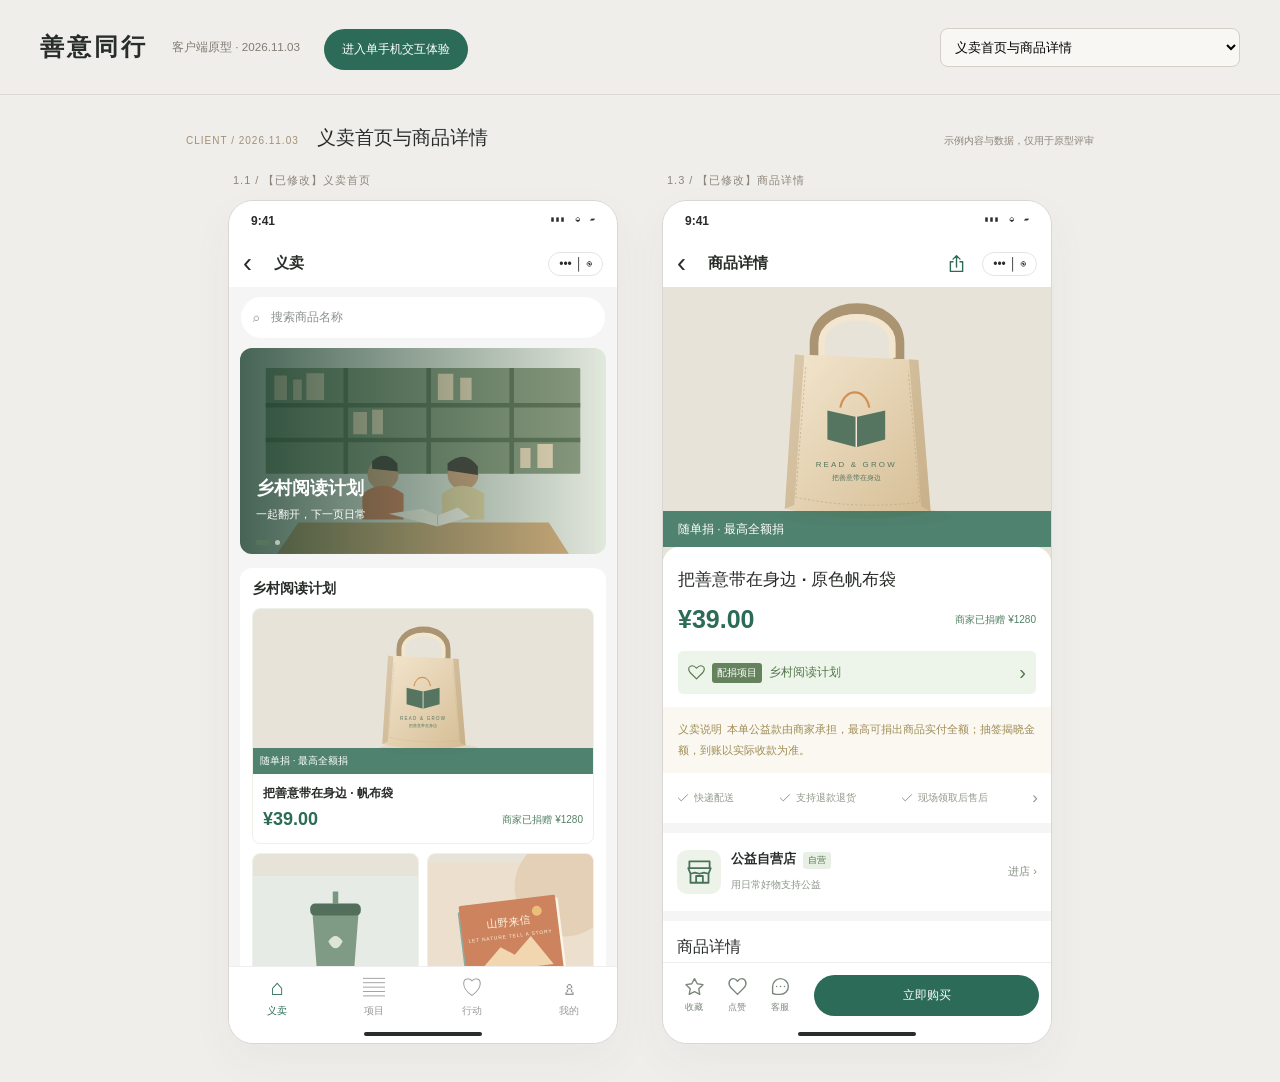
==== index.html @ ff595fb1 "Publish interactive charity prototype preview" ====
<!doctype html><html lang="zh-CN"><meta charset="utf-8"><meta name="viewport" content="width=device-width,initial-scale=1"><title>客户端原型 · 2026.11.03</title><style>*{box-sizing:border-box}body{margin:0;color:#292d29;background:#efeeeb;font:14px -apple-system,BlinkMacSystemFont,"PingFang SC","Microsoft YaHei",sans-serif}a{color:inherit;text-decoration:none}h1,h2,h3,p{margin:0}p{line-height:1.75}h3{font-size:14px;margin-bottom:12px}strong{color:#2b6b57}input{accent-color:#2b6b57}.studio{padding:24px 40px;border-bottom:1px solid #dcd8d2;display:flex;align-items:center;gap:24px}.studio b{font-size:24px;letter-spacing:3px}.studio small{color:#827b72}.studio select{margin-left:auto;padding:10px;border:1px solid #d4cfc7;background:#f8f7f4;border-radius:8px;max-width:380px}.plate{width:980px;margin:0 auto;padding:30px 36px 38px;display:none}.plate.active{display:block}.plate-heading{display:flex;align-items:baseline;gap:18px;margin-bottom:22px}.plate-heading small{font-size:10px;letter-spacing:1px;color:#a48e73}.plate-heading h2{font-size:19px;font-weight:500}.plate-heading p{margin-left:auto;font-size:10px;color:#8d857b}.pair{display:flex;gap:44px;justify-content:center}.caption{font-size:11px;color:#8d857b;letter-spacing:1px;margin:0 0 12px 5px}.phone{width:390px;height:844px;border:1px solid #d9d7d3;border-radius:25px;overflow:hidden;background:#f5f5f5;display:flex;flex-direction:column;position:relative;box-shadow:0 16px 45px #52422f0b}.status{height:39px;flex-shrink:0;display:flex;justify-content:space-between;padding:13px 22px 0;background:white;font-size:12px}.status span{font-size:10px}header{height:47px;flex-shrink:0;background:#fff;display:flex;align-items:center;gap:10px;padding:0 14px}header>span:first-child{font-size:27px}header>b{font-size:15px;margin-left:12px}.capsule{margin-left:auto;border:1px solid #e4e4e4;border-radius:20px;padding:4px 10px;font-size:12px}.share{margin-left:auto;display:grid;place-items:center;width:32px;height:36px;padding:5px;border:0;background:transparent;color:#2b6b57;cursor:pointer}.share svg{width:21px;height:21px}.share+.capsule{margin-left:0}.content{flex:1;min-height:0;overflow:auto;scrollbar-width:none;padding-bottom:10px}.content::-webkit-scrollbar{display:none}.panel{background:#fff;border-radius:12px;margin:10px 11px;padding:14px}.row{display:flex;justify-content:space-between;align-items:center;gap:10px;min-height:34px;font-size:12px;line-height:1.5}.row>b{font-weight:500;text-align:right}.note{font-size:11px;color:#879088;line-height:1.8;margin:7px 12px;white-space:normal}.panel .note{margin:6px 0}.green{font-size:11px;color:#3f7b60;margin:9px 0}.money{font-size:25px}.hero{height:180px;position:relative;overflow:hidden;background:#e8e3d8}.hero .art{height:100%;width:100%;object-fit:cover}.hero>span{position:absolute;bottom:14px;left:16px;background:#ffffffd9;color:#41634e;padding:7px 10px;font-size:12px}.panel>.hero{height:180px;border-radius:8px;margin-bottom:12px}.art{display:block;width:100%;height:100%}.product{display:flex;align-items:center;gap:12px;margin-bottom:10px}.thumb{width:76px;height:76px;flex-shrink:0;border-radius:8px;overflow:hidden;background:#eee7da}.product b{font-size:12px}.product p{font-size:10px;color:#8d928e;margin:7px 0}.product strong{font-size:15px}.search{margin:10px 12px;background:white;border-radius:22px;padding:12px;color:#8b918c;font-size:12px}.section-title{margin:16px 15px 9px}.tabs{display:flex;justify-content:space-around;gap:5px;padding:12px 5px;background:#fff;font-size:11px;white-space:nowrap}.tabs span{padding:7px 4px;color:#858b86}.tabs .selected{color:#2b6b57;border-bottom:2px solid #2b6b57;font-weight:600}.panel .tabs{background:#f6f7f5;border-radius:8px;margin:9px 0;padding:4px}.button{display:inline-flex;justify-content:center;align-items:center;border-radius:24px;background:#2b6b57;color:white;font-size:12px;font-weight:500;padding:12px 18px;white-space:nowrap;margin:5px 4px 0 0}.button.secondary{color:#4d6758;background:white;border:1px solid #d7dfd9}.panel .button{font-size:11px;padding:9px 15px}footer{min-height:65px;background:#fff;border-top:1px solid #ededed;padding:8px 12px;display:flex;justify-content:flex-end;align-items:center;gap:5px;flex-shrink:0}footer .button{margin:0}nav{background:#fff;border-top:1px solid #eee;display:flex;justify-content:space-around;padding:9px 0;flex-shrink:0}nav a{font-size:10px;color:#969a96;display:flex;flex-direction:column;align-items:center;gap:4px}nav i{font-size:22px;font-style:normal;line-height:24px}.selected{color:#2b6b57}.indicator{height:16px;background:#fff;flex-shrink:0;position:relative}.indicator:after{content:"";width:118px;height:4px;position:absolute;left:50%;top:5px;transform:translateX(-50%);background:#292d29;border-radius:3px}.field{display:block;margin:14px 0;font-size:12px}.field>span:first-child{display:block;margin-bottom:8px}.input{display:block;color:#9aa099;border:1px solid #e2e7e1;border-radius:7px;padding:12px;font-size:11px}.check{display:flex;align-items:flex-start;gap:6px;font-size:10px;color:#7c867d;line-height:1.8;margin:12px}.check input{margin-top:3px;flex-shrink:0}.panel .check{margin:14px 0}.welcome{text-align:center;padding:70px 0 38px}.brand{margin:0 auto 20px;width:62px;height:62px;background:#e2ecdf;color:#2b6b57;border-radius:18px;padding:10px;font:32px serif}.welcome h1{font-size:23px;font-weight:500;letter-spacing:3px}.welcome p{font-size:12px;color:#8b938b;margin-top:12px}.result{text-align:center;padding:42px 10px 28px}.result-icon{width:64px;height:64px;margin:0 auto 20px;border-radius:50%;background:#e2eee6;color:#2b6b57;font-size:35px;padding-top:8px}.result h2{font-size:21px;font-weight:500}.result p{font-size:12px;color:#879087;margin-top:12px}.metrics{display:grid;grid-template-columns:1fr 1fr;gap:15px;padding:4px 0 12px}.metrics>div:first-child{grid-column:span 2}.metrics small{display:block;color:#8b948b;font-size:10px;margin-bottom:5px}.metrics strong{font-size:26px;font-weight:600}.metrics b{font-size:16px;font-weight:500}.progress{height:5px;background:#e7eee7;border-radius:4px;overflow:hidden}.progress i{display:block;height:100%;width:57.2%;background:#5d8e70}.child{margin:0 11px;background:#e6eee5;border-radius:0 0 12px 12px;padding:5px 14px 12px}.shade{position:absolute;inset:0;background:#0005}.sheet{position:absolute;left:0;right:0;bottom:0;height:62%;border-radius:20px 20px 0 0;background:#fff;padding:18px 16px;box-shadow:0 -10px 25px #0001;display:flex;flex-direction:column}.sheet>h3{display:flex;justify-content:space-between;margin-bottom:15px}.sheet .product{margin-bottom:3px}.sheet .tabs{padding:3px}.sheet .row{min-height:30px}.sheet .note{margin:3px 0}.sheet .check{margin:8px 0}.sheet-bottom{margin-top:auto;display:flex;justify-content:space-between;align-items:center}.sheet-bottom>b{color:#2b6b57;font-size:16px}@media(max-width:980px){.studio{padding:18px}.plate{width:100%;padding:20px 12px}.pair{flex-wrap:wrap;gap:30px}.plate-heading{flex-wrap:wrap}.plate-heading p{margin-left:0}}

.child-card{display:flex;align-items:center;gap:10px;padding:8px 0}.child-thumb{width:45px;height:40px;border-radius:5px;overflow:hidden;flex-shrink:0}.child-card b{font-size:11px;font-weight:500}.child-card p{font-size:9px;color:#859182;margin-top:3px}.child-card>span{margin-left:auto;color:#849180}
/* Personal-center entries use a consistent, code-drawn icon family. */
.profile{display:flex;align-items:center;gap:12px;padding:27px 19px 24px;background:white}.avatar{display:grid;place-items:center;width:54px;height:54px;border-radius:50%;background:#edf3e9;color:#416c55}.avatar svg{width:29px;height:29px}.profile h2{font-size:20px;font-weight:500}.profile p{font-size:11px;color:#939a93;margin-top:8px}.settings-link{margin-left:auto;display:flex;flex-direction:column;align-items:center;gap:4px;font-size:10px;color:#7a877d}.settings-link svg{width:24px;height:24px}.menu-grid{display:grid;grid-template-columns:repeat(4,1fr);row-gap:24px;padding:13px 0}.menu-tile{display:flex;flex-direction:column;align-items:center;gap:11px;font-size:11px;color:#78837a}.menu-tile svg{width:26px;height:26px;color:#3e7258}.menu-row{display:flex;align-items:center;gap:12px;min-height:51px;font-size:13px;border-bottom:1px solid #f1f3f0}.menu-row:last-child{border-bottom:0}.menu-row svg{width:21px;height:21px;color:#46745d;flex-shrink:0}.menu-row>b{margin-left:auto;font-size:18px;font-weight:400;color:#b1b8b0}.orders-heading{display:flex;justify-content:space-between;align-items:center}.orders-heading h3{margin:0}.orders-heading>span{font-size:11px;color:#99a098}.orders-grid{padding-top:24px;padding-bottom:5px}.price-line{display:flex;align-items:center;justify-content:space-between;gap:12px;margin:12px 0 3px;white-space:nowrap;min-width:0}.price-line>span{font-size:10px;color:#548066}.price-line>strong{font-size:16px;flex-shrink:0}.price-line>strong.money{font-size:25px}.product>div:last-child{flex:1;min-width:0}.product .price-line{gap:7px}.product .price-line>span{font-size:9px}.shop-card{display:flex;align-items:center;gap:10px;margin:10px 0;background:white;border-radius:0;padding:17px 14px}.shop-logo{display:grid;place-items:center;flex-shrink:0;width:44px;height:44px;border-radius:10px;background:#edf3e9;color:#497358}.shop-logo svg{width:27px;height:27px}.shop-identity{flex:1;min-width:0}.shop-identity>b{font-size:13px}.self-tag{display:inline-block;margin-left:7px;background:#e8f0e5;color:#50744b;font-size:9px;border-radius:3px;padding:2px 5px}.shop-identity p{font-size:10px;color:#8f988e;margin-top:7px}.enter-shop{font-size:11px;color:#859081;white-space:nowrap}.detail-tool{display:flex;flex-direction:column;align-items:center;gap:4px;font-size:9px;color:#7c867c;min-width:38px}.detail-tool svg{width:21px;height:21px}footer:has(.detail-tool){justify-content:space-around}footer:has(.detail-tool)>.button{margin-left:10px;flex:1}nav .selected{color:#2b6b57}
/* Purchase sheet: address, product summary and dimension-based SKU options. */
.order-sheet{height:80%;padding:0;overflow:hidden;border-radius:20px 20px 0 0}.sheet-title{display:flex;align-items:center;gap:12px;min-height:47px;padding:0 16px;border-bottom:1px solid #eef0ec;flex-shrink:0}.sheet-title>b{font-size:14px}.sheet-assurance{font-size:11px;color:#548066}.sheet-close{margin-left:auto;font-size:23px;line-height:1;color:#a0a79e}.sheet-scroll{flex:1;min-height:0;overflow-y:auto;scrollbar-width:none}.sheet-scroll::-webkit-scrollbar{display:none}.delivery-options{display:flex;justify-content:center;gap:7px;padding:10px 16px;background:#fafbf9}.delivery-options>span{font-size:11px;padding:7px 25px;border:1px solid #e6e9e3;border-radius:6px;color:#93998e;background:white}.delivery-options .active{color:#2b6b57;border-color:#75957d;background:#f0f6ec}.checkout-address{display:flex;align-items:center;gap:10px;padding:11px 16px;border-bottom:7px solid #f5f6f3}.checkout-address>svg{width:20px;height:20px;color:#8d9989;flex-shrink:0}.checkout-address>div{flex:1;min-width:0}.checkout-address b{font-size:11px;font-weight:500}.checkout-address p{font-size:10px;color:#8e978a;margin-top:3px}.checkout-address>span{color:#a7afa1;font-size:18px}.checkout-summary{display:flex;align-items:center;gap:12px;margin:12px 16px;padding-bottom:13px;border-bottom:1px solid #f0f2ec}.checkout-thumb{width:76px;height:87px;background:#f1ece2;border-radius:7px;flex-shrink:0;overflow:hidden}.checkout-product{flex:1;min-width:0}.checkout-product>b{font-size:12px;font-weight:500}.checkout-price{display:flex;align-items:baseline;gap:6px;margin:8px 0}.checkout-price>strong{font-size:22px;font-weight:650}.checkout-price>span{font-size:9px;color:#9da494}.checkout-selected{display:flex;align-items:center;justify-content:space-between;gap:6px}.checkout-selected>span{font-size:9px;color:#8d9687}.quantity-stepper{display:flex;align-items:center;font-size:11px;gap:8px;white-space:nowrap}.quantity-stepper>span{display:grid;place-items:center;width:22px;height:23px;background:#f1f3ee;border-radius:3px;font-size:16px;color:#69805f}.quantity-stepper>b{font-weight:500}.sku-group{padding:1px 16px 13px}.sku-group h3{font-size:12px;font-weight:500;margin-bottom:10px}.sku-options{display:flex;flex-wrap:wrap;gap:9px}.sku-options>span{display:block;font-size:11px;line-height:1.6;border:1px solid #f1f3ee;border-radius:5px;background:#f4f5f2;padding:7px 19px;color:#74816d}.sku-options>span.active{color:#2b6b57;border-color:#56836b;background:#eef5e9}.checkout-services{display:flex;align-items:center;justify-content:space-between;padding:10px 16px;font-size:11px;border-top:1px solid #f0f2ec}.checkout-services>b{font-weight:500;color:#78836f}.checkout-promise{display:flex;align-items:center;gap:7px;margin:0 16px 12px;color:#648258;font-size:10px}.checkout-promise>svg{width:15px;height:15px;flex-shrink:0}.checkout-fixed{flex-shrink:0;background:white;border-top:1px solid #edf0e9;padding:8px 16px 16px}.order-sheet .checkout-fixed .check{margin:0 0 9px;font-size:9px}.order-sheet .sheet-bottom{margin:0;gap:15px}.sheet-bottom>div{display:flex;align-items:baseline;gap:7px}.sheet-bottom small{font-size:11px;color:#939c8a}.sheet-bottom>div>b{font-size:22px;color:#2b6b57}.order-sheet .sheet-bottom>.button{margin:0;width:100%;min-height:46px;border-radius:6px;padding:12px 22px;font-size:16px;font-weight:600}
/* Specification-value pictures, shared by every SKU using that color. */
/* Order lists: shop/status header, product columns, actions and fulfillment strip. */
.order-list{min-height:100%}.order-tabs{position:sticky;top:0;z-index:2;background:#fff;border-bottom:1px solid #f0f1ee}.order-tabs .tabs{padding:4px 8px 0;font-size:13px}.order-tabs .tabs a{padding:13px 3px 11px;color:#434a42}.order-tabs .tabs .selected{color:#2b6b57}.order-card{background:white;margin:0 0 9px;padding:13px 13px 11px}.order-shop-row{display:flex;align-items:center;justify-content:space-between;gap:8px;margin-bottom:13px}.order-shop-row>a{display:flex;align-items:center;gap:6px;min-width:0}.order-shop-row svg{width:19px;height:19px;color:#618066;flex-shrink:0}.order-shop-row b{font-size:12px;font-weight:500}.order-shop-row .self-tag{margin:0;padding:2px 4px}.order-chevron{font-size:19px;color:#a6aca3}.order-shop-row>strong{font-size:12px;font-weight:500;white-space:nowrap}.order-product{display:flex;gap:10px;align-items:flex-start}.order-thumb{width:86px;height:88px;flex-shrink:0;overflow:hidden;border-radius:4px;background:#eee7da}.order-description{flex:1;min-width:0}.order-description>b{display:-webkit-box;-webkit-line-clamp:2;-webkit-box-orient:vertical;overflow:hidden;font-size:13px;font-weight:500;line-height:1.55}.order-description p{font-size:11px;color:#9a9f96;margin:6px 0}.order-description>span{display:inline-block;background:#eff5eb;color:#63805a;font-size:9px;padding:2px 5px;border-radius:2px}.order-unit{display:flex;flex-direction:column;align-items:flex-end;gap:9px;color:#9b9f97;font-size:12px;flex-shrink:0;padding-top:2px}.order-unit small{font-size:11px}.order-total{text-align:right;font-size:12px;margin:12px 0 8px}.order-total>strong{font-size:20px;font-weight:550;color:#30382f}.order-total>span{font-size:11px}.order-charity{display:flex;align-items:center;justify-content:flex-end;gap:5px;color:#65835c;font-size:10px;margin-bottom:10px}.order-charity svg{width:13px;height:13px}.order-number{display:flex;align-items:center;justify-content:space-between;border-top:1px solid #f2f3ef;padding-top:9px;color:#9a9f96;font-size:9px}.order-number button{background:white;border:0;color:#6d7f63;font:inherit;cursor:pointer;padding:3px 0 3px 12px}.order-actions{display:flex;justify-content:flex-end;gap:8px;padding:9px 0 0}.order-actions .button{border-radius:5px;padding:8px 13px;margin:0;font-size:12px}.order-progress{display:flex;align-items:center;gap:6px;background:#f5f7f2;border-radius:4px;margin-top:12px;padding:8px;font-size:10px;color:#6d7866}.order-progress svg{width:17px;height:17px;flex-shrink:0;color:#629354}.order-progress>span{flex:1}.order-progress>b{color:#a8b19f;font-size:15px;font-weight:400}
.color-options{gap:10px}.color-option{appearance:none;display:block;margin:0;padding:0;width:85px;overflow:hidden;border:1px solid #e8ebe4;border-radius:6px;background:#fafbf8;font:inherit;color:#7b8773;cursor:pointer}.color-option.active{border-color:#56836b;background:#eef5e9;color:#2b6b57}.color-preview{height:74px;background:#f3efe6}.color-option>span{display:block;font-size:10px;padding:6px 2px}.color-option:focus-visible{outline:2px solid #56836b;outline-offset:3px}
/* Order detail: state title, delivery/address, merchandise, amount and fixed actions. */
.detail-state{display:flex;align-items:center;gap:8px;color:#2b6b57;font-size:17px;font-weight:600}.detail-state svg{width:24px;height:24px}header:has(.detail-state)>b{flex:1;margin-left:12px}header:has(.detail-state) .detail-state{justify-content:center}.order-detail{min-height:100%;background:#f5f5f5}.detail-notice{background:#eef6e9;color:#65845b;font-size:11px;line-height:1.6;padding:10px 14px}.detail-delivery,.detail-address{display:flex;align-items:center;gap:12px;background:white;padding:15px 14px}.detail-delivery{border-bottom:1px solid #f1f2ef}.detail-delivery>svg,.detail-address>svg{width:23px;height:23px;flex-shrink:0;color:#60885c}.detail-delivery>div,.detail-address>div{flex:1;min-width:0}.detail-delivery b,.detail-address b{font-size:12px;font-weight:500;line-height:1.6}.detail-delivery p,.detail-address p{font-size:11px;color:#969d91;margin-top:3px}.detail-delivery>span{font-size:22px;color:#adb4a6}.detail-address p{color:#717b69}.detail-merch{margin-top:8px;background:#fff;padding:14px}.detail-shop{display:flex;align-items:center;gap:7px;margin-bottom:14px}.detail-shop>svg{width:21px;height:21px;color:#648663}.detail-shop>b{font-size:13px;font-weight:500}.detail-shop .self-tag{margin:0}.detail-shop>span:last-child{font-size:20px;color:#a8afa1}.detail-merch .order-thumb{width:88px;height:96px}.detail-merch .order-description>span{margin-top:3px}.detail-product-actions{display:flex;align-items:center;justify-content:flex-end;gap:10px;margin-top:15px;padding-bottom:13px;border-bottom:1px solid #f0f1ed}.detail-product-actions>a{display:flex;align-items:center;justify-content:center;gap:5px;border:1px solid #d6ddd1;border-radius:5px;padding:7px 10px;font-size:11px;color:#526b4c}.detail-product-actions svg{width:16px;height:16px}.detail-product-actions .button,.detail-product-actions .button.secondary{margin:0;min-height:32px;background:#fff;border:1px solid #d6ddd1;border-radius:5px;padding:7px 10px;font-size:11px;line-height:normal;color:#526b4c}.detail-amount{display:flex;align-items:baseline;justify-content:space-between;margin:13px 0;font-size:11px;gap:8px}.detail-amount>span{color:#9a9f94;font-size:10px}.detail-amount strong{font-size:21px;font-weight:600}.detail-amount div>span{font-size:10px;color:#8b9384}.detail-meta{padding-top:2px}.detail-meta .order-number{font-size:10px;border:0;padding:0 0 6px;justify-content:flex-start;gap:10px}.detail-meta .row{min-height:24px;font-size:10px;color:#939b8c}.detail-meta .row>b{font-weight:400}.detail-charity{margin-top:8px;padding:15px 14px;background:white}.detail-charity>div{display:flex;align-items:center;gap:7px;font-size:12px;color:#5a8053}.detail-charity svg{width:18px;height:18px}.detail-charity b{font-weight:500}.detail-charity strong{margin-left:auto;font-size:17px}.detail-charity p{font-size:10px;color:#9aa18f;margin:6px 0 0 25px}.detail-footer{display:flex;justify-content:flex-end;gap:9px;width:100%}.detail-footer .button{margin:0;border-radius:5px;padding:10px 17px;font-size:12px}footer:has(.detail-footer){padding:10px 14px;background:#fff;border-top:1px solid #ecefe8}

/* Project detail: one-line introduction and four switchable content sections. */
.project-subtitle{font-size:12px;line-height:1.75;color:#85907e;margin:0 0 16px}.project-context{background:#fff;padding:19px 15px 4px}.project-context>span{display:block;font-size:17px;font-weight:600;margin-bottom:8px}.project-context .project-subtitle{margin-bottom:13px;font-size:11px}.project-tabs{position:sticky;top:0;z-index:2;display:flex;justify-content:space-around;gap:4px;padding:0 8px;background:#fff;border-bottom:1px solid #ecefe8}.project-tabs button{appearance:none;min-width:0;background:none;border:0;border-bottom:2px solid transparent;padding:15px 3px 12px;color:#85907d;font:inherit;font-size:12px;cursor:pointer;white-space:nowrap}.project-tabs button.selected{border-bottom-color:#2b6b57;color:#2b6b57;font-weight:600}.project-tabs button:focus-visible{outline:2px solid #75957d;outline-offset:-3px}.project-richtext p{font-size:12px;color:#6b7565;line-height:1.9}.project-inline-image{height:142px;overflow:hidden;border-radius:6px;background:#e8e3d8;margin:13px 0}.project-video{position:relative;height:118px;overflow:hidden;border-radius:6px;margin-top:13px;background:#e8e3d8}.project-video>span{position:absolute;inset:0;display:grid;place-items:center;background:#24362355;color:white;font-size:12px}.project-caption{color:#969e8d;font-size:10px;margin-bottom:15px}.project-stat-grid{display:grid;grid-template-columns:repeat(3,minmax(0,1fr));gap:8px}.project-stat-grid>div{background:#f6f8f3;padding:13px 7px;border-radius:7px;min-width:0}.project-stat-grid small{display:block;font-size:10px;line-height:1.5;min-height:30px;color:#8a957f;margin-bottom:7px}.project-stat-grid b{font-size:14px;font-weight:550;font-variant-numeric:tabular-nums;white-space:nowrap;color:#426e54}.project-news{display:flex;align-items:center;gap:10px;padding:12px 0;border-top:1px solid #f0f2ec}.project-news>span{font-size:10px;color:#98a08f}.project-news>div{flex:1;min-width:0}.project-news b{font-size:12px;font-weight:500}.project-news p{font-size:9px;color:#9aa28f;margin-top:5px}.project-action-card{display:flex;gap:12px}.project-action-cover{width:93px;height:118px;background:#e8e3d8;border-radius:6px;overflow:hidden;flex-shrink:0}.project-action-card>div:last-child{flex:1;min-width:0}.project-chip{display:inline-block;font-size:9px;color:#63825b;background:#eef4e9;padding:3px 5px;border-radius:3px}.project-action-card h3{font-size:13px;margin:9px 0 7px}.project-action-card p{font-size:10px;color:#929b87;line-height:1.8}.project-action-card strong{display:block;font-size:11px;font-weight:500;margin-top:10px}.project-action-card strong.project-ended{color:#9ba38f}.project-goods-grid{display:grid;grid-template-columns:minmax(0,1fr) minmax(0,1fr);gap:10px;margin:12px 11px}.project-goods-card{display:block;background:white;border-radius:10px;overflow:hidden;min-width:0}.project-goods-image{height:155px;background:#eee7da}.project-goods-info{padding:11px 10px 13px}.project-goods-info b{font-size:12px;font-weight:500;line-height:1.65;display:block}.project-goods-info p{font-size:10px;color:#96a08c;margin-top:5px}.project-goods-info strong{display:block;font-size:19px;margin:8px 0}.project-goods-info>span{display:block;color:#729265;font-size:9px}.project-goods-info small{display:block;color:#719064;font-size:9px;margin-top:7px}
/* Aftersale types and the address saved for this return or exchange. */
.aftersale-explanation{font-size:12px;color:#71816a;line-height:1.9}.return-recipient{display:flex;align-items:center;gap:14px;font-size:12px}.return-address{font-size:12px;color:#77846d;margin-top:8px}.copy-return{display:block;width:auto;margin:10px 0 0 auto;padding:4px 10px;border:1px solid #d7dfd9;border-radius:4px;background:#fff;color:#2b6b57;font:inherit;font-size:10px;line-height:1.5;cursor:pointer}.copy-return svg{width:16px;height:16px}
/* The customer-service entry opens a conversation directly. */
.content:has(>.chat-page){padding:0;overflow:hidden}.chat-page{height:100%;display:flex;flex-direction:column;background:#ededed}.chat-store{display:flex;align-items:center;gap:7px;flex-shrink:0;background:#f1f5ea;padding:12px 14px}.chat-store>svg{width:21px;height:21px;color:#62845a}.chat-store>b{font-size:12px}.chat-store>.self-tag{margin:0}.chat-store>span:last-child{margin-left:auto;font-size:10px;color:#829177}.chat-messages{flex:1;min-height:0;overflow-y:auto;padding:13px 15px;display:flex;flex-direction:column;gap:13px;align-items:flex-end}.chat-time{align-self:center;font-size:10px;color:#a6aaa1;margin:2px 0}.chat-order-suggestion,.chat-order-choice{width:245px;border:1px solid #daddd6;border-radius:7px;background:white;padding:12px;text-align:left;color:#343c30;font:inherit;cursor:pointer}.chat-order-suggestion>span{display:block;font-size:12px;margin-bottom:12px}.chat-order-suggestion{margin-top:auto;margin-bottom:8px;flex-shrink:0;position:relative}.chat-order-suggestion:after{content:'';position:absolute;bottom:-6px;right:13px;width:10px;height:10px;background:white;border-bottom:1px solid #daddd6;border-right:1px solid #daddd6;transform:rotate(45deg)}.chat-order-content{display:flex;align-items:center;gap:10px}.chat-order-thumb{width:70px;height:80px;flex-shrink:0;overflow:hidden;border-radius:4px;background:#f0eade}.chat-order-content b{font-size:11px;font-weight:500;line-height:1.6}.chat-order-content p{font-size:9px;color:#939d8b;margin:5px 0}.chat-order-content strong{font-size:11px;font-weight:500;color:#55814e}.chat-order-number{font-size:9px;color:#9aa291;margin-top:8px}.chat-compose{display:flex;gap:8px;align-items:center;padding:9px 10px;background:#fafafa;border-top:1px solid #e3e7dd;flex-shrink:0}.chat-compose>input{flex:1;width:0;min-width:0;border:0;border-radius:5px;background:white;padding:12px;font:inherit;font-size:12px;outline-color:#719669}.chat-compose>button{padding:8px 10px;border:0;border-radius:5px;background:#2b6b57;color:white;font:inherit;font-size:11px;cursor:pointer}.chat-compose>[data-chat-more]{background:none;color:#52644b;border:1px solid #7e8d75;border-radius:50%;width:28px;height:28px;padding:0;font-size:20px}.chat-tools{display:grid;grid-template-columns:repeat(4,1fr);gap:17px 9px;padding:19px 14px 22px;background:#f8f8f8;border-top:1px solid #ecefe6;flex-shrink:0}.chat-tools[hidden]{display:none}.chat-tools>a,.chat-tools>button,.chat-upload{display:flex;flex-direction:column;align-items:center;gap:8px;text-align:center;color:#8b9583;font-size:10px;cursor:pointer;background:none;border:0;font-family:inherit}.chat-tools svg{box-sizing:content-box;width:24px;height:24px;padding:14px;background:white;border-radius:12px;color:#61705a}.chat-upload>input{display:none}.chat-bubble{max-width:85%;padding:11px;border-radius:7px;background:#dcebd4;font-size:12px;line-height:1.7;word-break:break-word;flex-shrink:0}.chat-bubble small{display:block;color:#729168;font-size:10px;margin-bottom:9px}.chat-bubble.incoming{align-self:flex-start;background:#fff}.chat-order-picker{background:white;border-top:1px solid #dee5d7;padding:15px;flex-shrink:0}.chat-order-picker h3{font-size:13px}.chat-order-choice{width:100%;border:0;background:#f7f9f4}.chat-order-choice>span{display:block;font-size:11px;text-align:right;color:#2b6b57;margin-top:8px}
.chat-store[hidden]{display:none}
.chat-tools>[data-platform-chat]>span{white-space:nowrap}
/* Foundation identity, public profile, projects and goods. */
[hidden]{display:none!important}.sr-only{position:absolute;width:1px;height:1px;padding:0;overflow:hidden;clip:rect(0,0,0,0);white-space:nowrap;border:0}
.institution-row{display:flex;align-items:center;gap:12px;min-height:42px}.institution-mark{width:37px;height:37px;border-radius:9px;background:#eef4e9;color:#628459;display:grid;place-items:center;flex-shrink:0}.institution-mark svg{width:21px;height:21px}.institution-row b{font-size:13px;font-weight:500}.institution-row p{font-size:10px;color:#97a08d;margin-top:5px}.institution-row>span{margin-left:auto;color:#a6af9b;font-size:20px}
.foundation-overview{background:#fff;padding:22px 18px 23px}.foundation-identity{display:flex;align-items:center;gap:12px}.foundation-logo{width:42px;height:48px;color:#5f885b;background:#eff5e9;border-radius:10px;display:grid;place-items:center;flex-shrink:0}.foundation-logo svg{width:27px;height:27px}.foundation-identity h2{font-size:17px;font-weight:500}.foundation-identity p{font-size:11px;color:#799668;margin-top:9px}.foundation-share{margin-left:auto;display:grid;place-items:center;width:36px;height:36px;padding:6px;border:0;background:transparent;color:#77826d;cursor:pointer}.foundation-share svg{width:22px;height:22px}.foundation-stats{display:grid;grid-template-columns:1fr 1.4fr 1fr;gap:8px;margin-top:36px;text-align:center}.foundation-stats b{display:block;font-size:15px;font-weight:500;color:#68765d;white-space:nowrap}.foundation-stats span{display:block;margin-top:10px;font-size:10px;color:#a0a693}.foundation-sections .project-tabs button{font-size:13px;padding:17px 7px 13px}.foundation-about{background:#fff;margin-top:9px;padding:23px 20px;min-height:390px}.foundation-about h3{font-size:16px;font-weight:500;margin-bottom:15px}.foundation-about p{font-size:13px;color:#949d88;line-height:1.9;margin-bottom:22px}.foundation-qualification{display:flex;gap:10px;padding:14px;background:#f8faf5;border-radius:7px}.foundation-qualification>svg{width:24px;height:24px;color:#7f976d;flex-shrink:0}.foundation-qualification b{font-size:12px;font-weight:500}.foundation-qualification p{font-size:10px;margin:6px 0 0}.foundation-project{display:flex;gap:12px;padding:15px;margin-top:9px;background:white;color:inherit;text-decoration:none}.foundation-project-cover{width:97.5px;height:97.5px;aspect-ratio:1;flex-shrink:0;background:#e8e3d8;overflow:hidden;border-radius:5px}.foundation-project>div:last-child{flex:1;min-width:0}.foundation-project h3{font-size:13px;margin:8px 0}.foundation-project p{font-size:10px;color:#9ba38f}
/* Donation amount selection stays in a sheet over project detail. */
.donation-shade{z-index:10}.donation-sheet{z-index:11;height:64%;padding:0;overflow:hidden;border-radius:20px 20px 0 0}.donation-scroll{flex:1;min-height:0;overflow:auto;padding:24px 20px 10px}.donation-close{position:absolute;right:13px;top:10px;background:transparent;border:0;color:#a2aa98;font-size:26px;cursor:pointer}.donation-summary{display:flex;align-items:center;gap:16px;margin:4px 0 22px}.donation-thumb{width:96px;height:96px;border-radius:6px;background:#e8e3d8;overflow:hidden;flex-shrink:0}.donation-summary h2{font-size:18px;font-weight:500}.donation-summary p{font-size:12px;color:#89967e;margin-top:4px}.donation-summary small{display:block;font-size:9px;color:#9da68f;margin-top:5px}.donation-summary strong{display:block;font-size:13px;font-weight:500;margin-top:13px}.donation-summary strong>span{font-size:25px;margin-left:4px}.donation-presets{display:grid;grid-template-columns:repeat(3,1fr);gap:10px}.donation-presets button{border:1px solid #e1e6d9;border-radius:5px;background:white;color:#7c886f;padding:12px 0;font:inherit;font-size:14px;cursor:pointer}.donation-presets button.selected{border-color:#2b6b57;color:#2b6b57;background:#f6faf1}.donation-custom{display:flex;align-items:center;gap:8px;border:1px solid #e1e6d9;border-radius:5px;padding:11px 12px;margin:12px 0 25px;color:#9aa68c;font-size:12px}.donation-custom input{width:100%;min-width:0;appearance:textfield;border:0;outline:0;background:transparent;font:inherit;color:#526c47;font-size:14px}.donation-custom input::placeholder{color:#c1c8b7}.donation-sheet .check{margin:18px 0;font-size:11px;color:#89967c;align-items:center}.donation-notice{font-size:9px;color:#a4ad97;margin-top:9px}.donation-fixed{padding:10px 20px 23px;background:#fff;flex-shrink:0}.donation-submit{width:100%;border:0;border-radius:24px;background:#2b6b57;color:white;padding:13px;font:inherit;font-size:15px;cursor:pointer}.donation-submit:disabled{opacity:.5;cursor:default}.donation-error{font-size:10px;color:#ad6552;line-height:1.6}
/* Action types remain visible at the top-right of every action card. */
.action-list-card{position:relative;background:white;margin:10px 11px;border-radius:12px;overflow:hidden}.action-card-body{padding:16px 14px}.action-card-body h3{padding-right:72px;margin:0 0 12px;font-size:13px;line-height:1.6}.action-card-body .note{margin:6px 0}.action-list-card>.hero{height:170px}.action-list-card:has(>.hero) h3{padding-right:0}.action-type{position:absolute;top:12px;right:12px;z-index:1;font-size:10px;line-height:1.6;padding:4px 8px;border-radius:5px;border:1px solid #d5e3cd;background:#edf5e6;color:#4d794e;box-shadow:0 1px 5px #253c1210}.action-type.action-news{background:#f5efe5;border-color:#e4d7bf;color:#8a724a}.project-action-card{position:relative}.project-action-card>div:last-child{padding-top:20px}.project-action-card .project-chip{position:absolute;top:0;right:0}.project-action-card .project-chip:has(+h3){white-space:nowrap}
/* Volunteer action detail: cover, raised facts card, organizer and fixed signup. */
.activity-detail{padding-bottom:8px}.activity-cover{height:200px;background:#e8e4d7;overflow:hidden}.activity-cover>.art{width:100%;height:100%}.activity-overview{position:relative;margin:-24px 11px 10px;padding:17px 15px 9px;border-radius:13px;background:#fff}.activity-kind{display:inline-block;font-size:10px;padding:3px 7px;border-radius:4px;background:#eff5e9;color:#5a8055;margin-bottom:9px}.activity-overview h2{font-size:18px;line-height:1.55;font-weight:600;letter-spacing:.3px}.activity-project{font-size:10px;color:#99a18e;margin:7px 0 11px}.activity-fact{display:flex;align-items:flex-start;gap:10px;padding:11px 0;border-top:1px solid #f1f3ec}.activity-fact>svg{width:18px;height:18px;color:#6b8a5e;flex-shrink:0;margin-top:1px}.activity-fact>div{display:flex;align-items:baseline;gap:13px;flex:1;min-width:0}.activity-fact span{font-size:11px;color:#98a08f;white-space:nowrap}.activity-fact b{font-size:12px;font-weight:500;line-height:1.7;color:#292d29}.activity-organizer{display:flex;align-items:center;gap:12px;margin:10px 11px;padding:16px 14px;background:#fff;border-radius:12px}.activity-organizer-logo{display:grid;place-items:center;width:45px;height:45px;border-radius:50%;background:#eef4e6;flex-shrink:0;color:#6f8b5a}.activity-organizer-logo svg{width:25px;height:25px}.activity-organizer>div:last-child{flex:1;min-width:0}.activity-organizer span{font-size:9px;color:#a1a794}.activity-organizer h3{margin:5px 0;font-size:13px;font-weight:500}.activity-organizer p{font-size:10px;color:#929b86}.activity-intro{margin:10px 11px;padding:17px 15px;background:#fff;border-radius:12px}.activity-intro h3{font-size:13px;font-weight:500;border-left:3px solid #73966c;padding-left:9px;margin:0 0 12px}.activity-intro p{font-size:12px;color:#86937a;line-height:1.9}.activity-intro-art{height:130px;margin:14px 0 18px;border-radius:8px;overflow:hidden;background:#ece9df}footer:has(.activity-apply){padding:9px 14px;background:#fff;border-top:1px solid #ecefe8}
/* Registration: compact activity summary and full-width form rows. */
.signup-page{min-height:100%;background:#f5f5f5}.signup-summary{display:flex;align-items:flex-start;gap:12px;padding:15px 13px;background:#fff;margin-bottom:10px}.signup-thumb{width:103px;height:103px;flex-shrink:0;overflow:hidden;background:#e8e4d7;border-radius:4px}.signup-summary>div:last-child{flex:1;min-width:0}.signup-summary h2{font-size:14px;line-height:1.55;font-weight:600;display:-webkit-box;-webkit-line-clamp:2;-webkit-box-orient:vertical;overflow:hidden;margin-bottom:11px}.signup-summary p{display:flex;align-items:center;gap:5px;font-size:10px;color:#7e8d73;line-height:1.7;margin-top:8px}.signup-summary p svg{width:15px;height:15px;flex-shrink:0;color:#7a926b}.signup-form{background:#fff;margin:0;padding:0 13px 15px}.signup-form-heading{display:flex;align-items:center;gap:13px;border-bottom:1px solid #e8ebe4;min-height:58px}.signup-form-heading h3{margin:0;font-size:15px;font-weight:600;white-space:nowrap}.signup-form-heading>span{font-size:10px;color:#a1a696}.signup-field{display:flex;align-items:center;gap:12px;min-height:64px;border-bottom:1px solid #e8ebe4;font-size:13px}.signup-field>span{width:87px;flex-shrink:0;color:#65715d}.signup-field em{font-size:11px;color:#b68065;margin-left:4px;font-style:normal}.signup-field input{width:0;flex:1;min-width:0;border:0;background:#fff;font:inherit;font-size:12px;padding:14px 0;color:#36472d;outline:none;border-radius:3px}.signup-field input::placeholder{color:#bdc3b6;font-size:11px}.signup-field input:focus{box-shadow:0 2px #8da480}.signup-agreement{display:flex;align-items:flex-start;gap:9px;font-size:10px;line-height:1.8;color:#8f9b83;padding:17px 0 10px}.signup-agreement input{margin:3px 0 0;flex-shrink:0}.signup-hint{margin:5px 0 0;padding:12px;border:1px solid #e1e9d8;background:#f7faf3;color:#92a080;font-size:10px;line-height:1.8}.signup-actions{display:flex;width:100%;gap:13px}.signup-actions button{flex:1;min-width:0;border:1px solid #aebda4;border-radius:24px;padding:12px 8px;background:#fff;color:#6b7b60;font:inherit;font-size:13px;cursor:pointer}.signup-actions button[type=submit]{background:#2b6b57;border-color:#2b6b57;color:#fff}footer:has(.signup-actions){padding:10px 13px;border-top:1px solid #ecefe8;background:#fff}

/* Enrolled activity filters and empty state. */
.enrollment-page{min-height:100%;background:#f5f5f5}.enrollment-tabs{display:flex;position:sticky;top:0;z-index:2;background:#fff;border-bottom:1px solid #eee}.enrollment-tabs button{position:relative;flex:1;padding:17px 0;border:0;background:#fff;font:inherit;font-size:12px;color:#92988c;cursor:pointer;white-space:nowrap}.enrollment-tabs small{font-size:10px}.enrollment-tabs [aria-selected=true]{color:#2b6b57}.enrollment-tabs [aria-selected=true]:after{content:"";position:absolute;bottom:0;left:32%;right:32%;height:3px;background:#2b6b57;border-radius:3px}.enrollment-card{background:white;margin:11px;padding:16px 13px;border-radius:9px}.enrollment-card-top{display:flex;align-items:flex-start;gap:12px;justify-content:space-between}.enrollment-card h3{margin:0;font-size:13px;line-height:1.6}.enrollment-card-top>span{white-space:nowrap;font-size:11px;color:#67865b}.enrollment-card .note{font-size:10px;line-height:1.8;margin:10px 0}.enrollment-card>a{display:block;text-align:right;font-size:11px;color:#648457;border-top:1px solid #f0f2ed;padding-top:12px}.enrollment-empty{text-align:center;padding:150px 0 80px;color:#b9bdb5}.enrollment-empty svg{width:53px;height:53px;stroke-width:1}.enrollment-empty p{margin-top:17px;font-size:12px}

/* Confirm enrollment changes within the current phone. */
.enrollment-confirm{position:absolute;inset:0;z-index:20;background:#0006;display:flex;align-items:center;justify-content:center;padding:28px}.enrollment-confirm section{width:100%;border-radius:14px;background:#fff;padding:24px 20px;box-shadow:0 12px 40px #0002}.enrollment-confirm h3{text-align:center;font-size:17px;margin-bottom:16px}.enrollment-confirm p{font-size:13px;color:#7c867d;line-height:1.9}.enrollment-confirm-actions{display:flex;gap:12px;margin-top:22px}.enrollment-confirm-actions .button{flex:1;margin:0;padding:12px 8px}button.button{font-family:inherit;border:0;cursor:pointer}button.button.secondary{border:1px solid #d7dfd9}button.button:disabled{opacity:.5;cursor:default}
.copy-meeting{display:block;width:auto;margin:10px 0 0 auto;padding:4px 10px;border:1px solid #d7dfd9;border-radius:4px;background:#fff;color:#2b6b57;font:inherit;font-size:10px;line-height:1.5;cursor:pointer}.copy-meeting svg{width:17px;height:17px}#attendance .row>b{overflow-wrap:anywhere;min-width:0}

.contribution-entry{display:block;position:relative;padding:15px 15px 15px 0;border-bottom:1px solid #eef1e8}.contribution-entry:last-child{border-bottom:0}.contribution-entry>div{display:flex;align-items:baseline;justify-content:space-between;gap:12px}.contribution-entry b{font-size:12px;font-weight:500;line-height:1.6}.contribution-entry strong{font-size:11px;font-weight:500;color:#638451;white-space:nowrap}.contribution-entry p{font-size:10px;color:#99a18f;margin-top:8px}.contribution-entry>span{position:absolute;right:0;top:15px;color:#a6ae9c;font-size:17px}
/* Donation attendance shares the standard signup layout. */
.conference-meeting-phone input[name=meeting-code]{flex:0 0 42px;width:42px;border-right:1px solid #e8ebe4;border-radius:0}.conference-meeting-phone{gap:9px}.conference-phone-hint{font-size:10px;color:#99a28f;line-height:1.8;margin:8px 0 13px}.conference-donation{border-top:8px solid #f5f5f5;margin:0 -13px;padding:17px 13px 10px}.conference-donation h3{margin:0 0 10px;font-size:15px}.conference-donation .row{font-size:12px}.conference-donation .row:last-child b{color:#2b6b57;font-size:19px}
/* Shared line icons for enrollment fields, details and actions. */
.signup-field>span{display:flex;align-items:center;gap:7px;width:106px}.signup-field>span>svg,.enrollment-info-row>span>svg{width:17px;height:17px;flex-shrink:0;color:#7a926b}.signup-field>span>span{min-width:0}.signup-form-heading h3,.conference-donation h3{display:flex;align-items:center;gap:7px}.signup-form-heading h3>svg,.conference-donation h3>svg{width:19px;height:19px;flex-shrink:0;color:#759168}.signup-actions button{display:flex;align-items:center;justify-content:center;gap:6px}.signup-actions button>svg{width:16px;height:16px;flex-shrink:0}.enrollment-info-row>span{display:flex;align-items:center;gap:7px;flex-shrink:0}#enrollment .button,#conference .button,#attendance .button{gap:6px}#enrollment .button>svg,#conference .button>svg,#attendance .button>svg{width:16px;height:16px;flex-shrink:0}



.login-shade{position:absolute;inset:39px 0 16px;background:#0006;z-index:10}.login-dialog{position:absolute;left:13px;right:13px;bottom:29px;z-index:11;border-radius:15px;background:#fff;padding:23px 20px;box-shadow:0 8px 25px #0002}.login-dialog h3{font-size:17px;font-weight:500;margin-bottom:12px}.login-dialog>.note{margin:0 0 19px}.login-dialog .check{margin:17px 0;font-size:11px}.login-dialog>.button{display:block;width:100%;text-align:center;border-radius:24px;padding:13px;font-size:14px}

.personal-stats{display:grid;grid-template-columns:repeat(3,1fr);background:#fff;text-align:center;padding:5px 12px 23px;gap:7px}.personal-stats b{display:block;color:#2b6b57;font-size:23px;font-weight:500}.personal-stats span{display:block;font-size:10px;color:#98a08e;margin-top:10px;white-space:nowrap}.honor-entry{display:flex;align-items:center;gap:10px;margin:0 11px 12px;padding:18px 15px;border-radius:12px;background:linear-gradient(105deg,#f4e2b9,#fff2d8,#efd5a0);color:#8c6b35}.honor-entry>svg{width:30px;height:30px;flex-shrink:0}.honor-entry>b{font-size:16px;font-weight:500}.honor-count{background:#e8c58b;border-radius:10px;padding:2px 8px;font-size:11px}.honor-view{margin-left:auto;background:#95743e;color:#fff;border-radius:20px;padding:8px 12px;font-size:10px}.certificate-list-card{display:flex;align-items:center;gap:14px;margin:12px;padding:20px 15px;background:#fff;border-radius:10px}.certificate-list-card>svg{width:32px;height:32px;color:#a48954;flex-shrink:0}.certificate-list-card>div{flex:1;min-width:0}.certificate-list-card h3{font-size:13px;font-weight:500;margin:0 0 8px}.certificate-list-card p{font-size:10px;color:#979f90}.certificate-list-card>span{color:#9ea693}.certificate-page{padding:22px 14px}.certificate-paper{text-align:center;background:#fffdf5;border:1px solid #d5bd88;outline:1px solid #ead9b4;outline-offset:-7px;padding:30px 20px;color:#8d754a;min-height:540px}.certificate-emblem svg{width:62px;height:62px;margin-bottom:16px}.certificate-paper>small{font-size:10px;letter-spacing:2px}.certificate-paper h2{font-size:28px;font-weight:500;letter-spacing:7px;margin:15px 0 30px}.certificate-paper p{font-size:12px;line-height:2}.certificate-paper .certificate-recipient{font-size:20px;font-weight:500;margin-bottom:18px;color:#685835}.certificate-paper h3{font-size:15px;font-weight:500;line-height:1.8;margin:9px 0 15px}.certificate-paper strong{color:#8c6b35;font-size:18px}.certificate-issuer{margin:38px 0 23px}.certificate-issuer b{font-size:12px;font-weight:500}.certificate-issuer p{font-size:10px;margin-top:6px}.certificate-paper .certificate-number{font-size:9px;letter-spacing:1px}

.certificate-preview{min-height:100%;background:#666;padding:18px 16px 20px}.certificate-options{display:flex;gap:27px;margin:0 3px 20px;color:#fff;font-size:12px}.certificate-options label{display:flex;align-items:center;gap:6px}.certificate-options input{margin:0;width:14px;height:14px}.certificate-art{display:block;width:100%;height:auto;box-shadow:0 3px 12px #0002}.certificate-actions{display:flex;justify-content:center;gap:58px;margin:24px 0 8px}.certificate-actions button{display:flex;flex-direction:column;align-items:center;gap:7px;border:0;background:transparent;color:#fff;font:inherit;font-size:31px;cursor:pointer}.certificate-actions button>span{font-size:10px}.certificate-feedback{min-height:18px;text-align:center;font-size:10px;color:#e7eadf;margin-top:11px}
/* Product overview: linked project, charity promise and compact services. */
.product-detail-cover .hero{height:260px}.product-overview{position:relative;margin-top:-12px;background:#fff;border-radius:16px 16px 0 0;padding:19px 15px 0}.product-overview h2{font-size:17px;font-weight:550;line-height:1.65}.product-overview .price-line{margin:11px 0 17px}.product-charity-link{display:flex;align-items:center;gap:7px;padding:10px;background:#edf4e9;border-radius:5px;color:#54774d;font-size:12px}.product-charity-link>svg{width:17px;height:17px;flex-shrink:0}.product-charity-tag{font-size:10px;border-radius:3px;background:#64835d;color:#fff;padding:3px 5px;white-space:nowrap}.product-charity-link>b{flex:1;font-weight:500}.product-charity-link>span:last-child{font-size:20px}.product-charity-promise{margin:13px -15px 0;padding:12px 15px;background:#faf8f0;font-size:11px;color:#a08c57;line-height:1.9}.product-charity-promise>b{font-weight:500}.product-charity-promise p{display:inline;margin-left:5px}.product-service-summary{display:flex;align-items:center;justify-content:space-between;gap:5px;width:calc(100% + 30px);margin:0 -15px;padding:15px 13px;border:0;background:#fff;color:#939b8b;font:inherit;font-size:10px;cursor:pointer;white-space:nowrap}.product-service-summary>span{display:flex;align-items:center;gap:4px}.product-service-summary svg{width:14px;height:14px;flex-shrink:0;color:#849779}.product-service-summary>b{font-size:17px;font-weight:400}.product-service-overlay{position:absolute;inset:0;z-index:30}.product-service-shade{position:absolute;inset:0;background:#0007}.product-service-sheet{position:absolute;left:0;right:0;bottom:0;height:66%;display:flex;flex-direction:column;border-radius:18px 18px 0 0;background:#f1f7ed;overflow:hidden;padding-bottom:20px}.product-service-sheet>header{position:relative;justify-content:center;height:54px;background:transparent}.product-service-sheet h2{display:flex;align-items:center;gap:7px;color:#527d42;font-size:18px;font-weight:600}.product-service-sheet h2 svg{width:22px;height:22px}.product-service-sheet>header button{position:absolute;right:15px;top:17px;border:0;background:none;color:#9fae95;padding:0;cursor:pointer}.product-service-sheet>header button svg{width:21px;height:21px}.product-service-subtitle{text-align:center;color:#819c6d;font-size:11px;margin:0 0 14px}.product-service-scroll{flex:1;min-height:0;overflow:auto;margin:0 11px;border-radius:12px;background:#fff;padding:5px 14px 16px}.product-service-item{display:flex;gap:10px;padding:20px 0 9px}.product-service-item>svg{width:19px;height:19px;flex-shrink:0;color:#5c8a46}.product-service-item>div{min-width:0}.product-service-item h3{font-size:15px;margin:0 0 8px;font-weight:550}.product-service-item p{font-size:12px;color:#969e8e;line-height:1.95}

.shop-contribution-heading{display:flex;align-items:center;gap:7px;margin-top:26px;color:#637d56;font-size:12px}.shop-contribution-heading>svg{width:16px;height:16px}.shop-contribution-heading>b{font-weight:500}.shop-contribution-heading>span{margin-left:auto;font-size:10px;color:#9aa38f}.shop-stats{margin-top:19px;padding:20px 8px;background:#f5f8ef;border-radius:10px;grid-template-columns:1fr 1.6fr 1fr}.shop-stats b{color:#54724a}.shop-stats>div:nth-child(2)>b{font-size:19px;color:#2b6b57}

/* Choose an aftersale type before entering its application page. */
[data-open-aftersale-picker]{font-family:inherit;cursor:pointer}
.aftersale-picker-overlay{position:absolute;inset:0;z-index:40}.aftersale-picker-overlay[hidden]{display:none}
.aftersale-picker-shade{position:absolute;inset:0;background:#0007}
.aftersale-picker-sheet{position:absolute;left:0;right:0;bottom:0;max-height:85%;display:flex;flex-direction:column;background:#f5f7f2;border-radius:18px 18px 0 0;padding-bottom:28px;overflow:hidden}
.aftersale-picker-sheet>header{position:relative;justify-content:center;height:60px;background:transparent}.aftersale-picker-sheet h2{font-size:17px;font-weight:600}.aftersale-picker-sheet>header button{position:absolute;right:15px;border:0;background:none;color:#929c8c;cursor:pointer;padding:5px}.aftersale-picker-sheet>header button svg{width:20px;height:20px}
.aftersale-picker-choices{overflow:auto;padding:0 14px;display:grid;gap:10px}.aftersale-choice{display:flex;align-items:flex-start;gap:12px;background:white;border-radius:12px;padding:18px 14px}.aftersale-choice>svg{width:24px;height:24px;flex-shrink:0;color:#537c60;margin-top:2px}.aftersale-choice>div{flex:1;min-width:0}.aftersale-choice h3{font-size:15px;margin-bottom:7px;font-weight:550}.aftersale-choice p{font-size:12px;line-height:1.85;color:#8a9483}.aftersale-choice>span{align-self:center;color:#a0aa99;font-size:22px}.aftersale-choice:focus-visible{outline:2px solid #537c60;outline-offset:-2px}

.enrollment-confirm section[aria-label="取消报名"]{width:280px;max-width:100%;padding:18px 16px;border-radius:12px}.enrollment-confirm section[aria-label="取消报名"] h3{font-size:16px;margin-bottom:12px}.enrollment-confirm section[aria-label="取消报名"] p{font-size:12px;line-height:1.8}.enrollment-confirm section[aria-label="取消报名"] .enrollment-confirm-actions{gap:8px;margin-top:16px}.enrollment-confirm section[aria-label="取消报名"] .button{padding:10px 6px;font-size:11px}

.address-list{background:#fff}.address-card{padding:21px 18px 17px;border-bottom:1px solid #eef0ea}.address-region{font-size:12px;color:#99a192;margin-bottom:8px}.address-detail{font-size:17px;line-height:1.5;font-weight:600}.address-recipient{display:flex;align-items:center;gap:9px;margin-top:8px;font-size:13px;color:#535f4d}.address-default-tag{font-size:10px;color:#2b6b57;background:#edf4e8;border-radius:3px;padding:2px 5px}.address-actions{display:flex;align-items:center;gap:16px;margin-top:15px;font-size:12px;color:#77826d}.address-actions button,.address-delete{border:0;background:none;font:inherit;color:inherit;padding:0;cursor:pointer}.address-actions [data-default-address]{display:flex;align-items:center;gap:7px;margin-right:auto}.address-radio{display:grid;place-items:center;width:19px;height:19px;border:1px solid #cfd7c8;border-radius:50%;color:#fff}.address-actions [aria-pressed="true"] .address-radio{background:#2b6b57;border-color:#2b6b57}.address-feedback,.address-form-feedback{padding:8px 18px;color:#69875b;font-size:11px}.address-form{padding:14px 11px}.address-fields{background:#fff;border-radius:12px;padding:0 16px}.address-fields label{display:flex;align-items:center;gap:14px;padding:22px 0;border-bottom:1px solid #edf0e7;font-size:13px}.address-fields label:last-child{border-bottom:0}.address-fields label>span{width:68px;flex-shrink:0}.address-fields input{min-width:0;flex:1;border:0;outline-color:#8ea67a;font:inherit;color:#3e4d36;background:transparent}.address-fields input::placeholder{color:#adb5a5}.address-default-setting{display:flex;align-items:center;justify-content:space-between;background:#fff;border-radius:12px;padding:20px 16px;margin-top:12px;font-size:13px}.address-default-setting input{width:19px;height:19px;accent-color:#2b6b57}.address-delete{margin-left:auto;font-size:13px;color:#69765d}
#address-new footer>.button,#address-edit footer>.button,#records .phone:first-child footer>.button{flex:1;border-radius:9px;text-align:center;padding:13px 10px}.address-default-setting input{appearance:none;border:1px solid #cfd7c8;border-radius:50%;display:grid;place-items:center;cursor:pointer}.address-default-setting input:checked{background:#2b6b57;border-color:#2b6b57}.address-default-setting input:checked::after{content:'✓';color:#fff;font-size:13px}

/* Settings and about screens share the full-width rows from the reference. */
.plain-setting{display:flex;align-items:center;justify-content:space-between;gap:12px;min-height:61px;padding:0 20px;background:#fff;border:0;font:inherit;font-size:14px;color:#333;width:100%;text-align:left;cursor:pointer}.plain-setting>span:last-child{color:#a0a4a0;font-size:13px}.plain-setting>span:only-child{color:inherit}.account-management{padding-top:10px;background:#f5f6fa;height:100%}.account-binding{background:#fff;padding:0 20px 22px}.account-binding .plain-setting{padding:0}.account-binding h3{font-size:14px;font-weight:400;margin:0;padding:23px 0 0}.account-binding p{font-size:13px;color:#a0a4a0;margin-top:15px}.binding-heading{padding:21px 20px 11px;color:#a0a4a0;font-size:12px}.account-management>.plain-setting{margin-top:24px}
.content:has(>.about-page){background:#fff;padding-bottom:0}.about-page{min-height:100%;display:flex;flex-direction:column;padding:0 20px}.about-identity{text-align:center;padding:56px 0 59px}.about-logo{width:74px;height:74px;margin:0 auto 14px;background:#2b6b57;color:#fff;border-radius:15px;display:flex;align-items:center;justify-content:center;position:relative}.about-logo>b{font-size:43px;font-weight:600}.about-logo>svg{width:24px;height:24px;position:absolute;right:9px;top:14px;fill:#fff;stroke:#fff}.about-identity p{font-size:13px;color:#a0a4a0}.about-menu>.plain-setting{padding:0;min-height:61px;border-top:1px solid #eee}.about-menu>.plain-setting:last-child{border-bottom:1px solid #eee}.about-menu .plain-setting>span:last-child{font-size:24px;color:#c0c5c0}.about-bottom{margin-top:auto;text-align:center;padding:48px 0 26px;color:#85958f;font-size:12px}.about-bottom>div{display:flex;align-items:center;justify-content:center;gap:4px}.about-bottom .plain-setting{display:inline-flex;padding:0;min-height:0;width:auto;font-size:12px;background:none;color:#85958f}.about-bottom .plain-setting>span{color:inherit;font-size:12px}.about-bottom p{color:#a0a4a0;font-size:11px;margin-top:26px}.platform-introduction{color:#7e897e;font-size:13px;line-height:2}
.settings-dialog-overlay{position:absolute;inset:0;z-index:40}.settings-dialog-overlay[hidden]{display:none}.settings-dialog-shade{position:absolute;inset:0;background:#0007}.settings-dialog{position:absolute;left:30px;right:30px;top:38%;padding:24px;border-radius:14px;background:white;text-align:center}.settings-dialog h3{font-size:17px}.settings-dialog p{font-size:13px;color:#8b948b;line-height:1.9}.settings-dialog>.button{margin-top:18px;border:0;font-family:inherit;cursor:pointer}

/* Compact project institution list and address recognition. */
.project-institutions{padding:12px 14px 5px}.project-institutions>h3{display:flex;align-items:center;gap:7px;margin-bottom:4px}.project-institutions>h3 svg{width:17px;height:17px;color:#2b6b57}.project-institutions .institution-row{min-height:60px;gap:10px;padding:9px 0;border-bottom:1px solid #f0f2ec}.project-institutions .institution-row:last-child{border-bottom:0}.project-institutions .institution-mark{width:36px;height:36px}.project-institutions .institution-identity{min-width:0}.project-institutions .institution-row b{font-size:13px}.project-institutions .institution-row p{margin-top:2px;font-size:11px;line-height:1.4}
.address-smart{padding:14px 16px;background:#fff;border-radius:12px;margin-bottom:12px}.address-smart h3{display:flex;align-items:center;gap:7px;margin-bottom:10px;font-size:13px}.address-smart h3 svg{width:17px;height:17px;color:#2b6b57}.address-smart textarea{display:block;width:100%;height:72px;resize:none;border:0;border-radius:7px;padding:10px;background:#f5f7f2;font:12px inherit;line-height:1.6;outline-color:#8ea67a}.address-smart textarea::placeholder{color:#99a48e}.address-smart>div{display:flex;gap:10px;margin-top:10px}.address-smart button{border:0;border-radius:6px;padding:8px 12px;font:12px -apple-system,sans-serif;cursor:pointer;color:#2b6b57;background:#edf4e8}.address-smart [data-paste-address]{background:#2b6b57;color:#fff}.address-form .address-fields label{padding:18px 0}

.settings-dialog-actions{display:flex;gap:10px;margin-top:20px}.settings-dialog-actions>.button{flex:1;margin:0;font-family:inherit;cursor:pointer}.settings-dialog-actions>button{font-family:inherit}

/* Feedback from the November 3 prototype review. */
.sponsor-carousel{display:flex;gap:8px;overflow-x:auto;scroll-snap-type:x mandatory;margin-bottom:10px}.sponsor-carousel>a{flex:0 0 100%;min-width:0;scroll-snap-align:start}.sponsor-carousel.vice>a{flex-basis:calc(50% - 4px)}.sponsor-carousel .hero{margin:0;height:150px}.sponsor-carousel.vice .hero{height:110px}.sponsor-carousel .hero span{font-size:11px}.sale-project-product{display:block}.sale-project-product p{font-size:11px;color:#7a8178}.project-banner{display:block;margin:10px 11px}.project-banner .hero{height:130px;margin:0;border-radius:12px}.project-home-card{display:block;background:white;border-radius:12px;overflow:hidden;margin:12px 11px}.project-home-card>.hero{margin:0}.project-home-card>.panel{margin:0;border-radius:0}.delivery-options button{flex:1;padding:10px 0;border:1px solid #ddd;border-radius:6px;background:white;font:inherit;color:#666;cursor:pointer}.delivery-options button.active{border-color:#2b6b57;color:#2b6b57;background:#eef5ef}.checkout-pay{display:flex;flex-direction:column;align-items:center;gap:3px}.order-sheet .checkout-pay small{font-size:12px;line-height:18px;font-weight:600;color:#fff}.button:disabled,.button[aria-disabled=true]{opacity:.4;cursor:default}.aftersale-product-choice{display:flex;align-items:center;gap:8px}.aftersale-product-choice .product{flex:1;min-width:0}.field input[type=number]{width:90px;padding:8px;border:1px solid #ddd;border-radius:5px}footer:has(.project-donation-bottom){position:relative}.project-donation-bottom{width:100%}.project-donation-bar{display:flex;justify-content:flex-end;align-items:center}.donation-ticker{position:absolute;left:0;right:0;bottom:calc(100% + 10px);z-index:1;height:102px;overflow:hidden;background:transparent;color:#4f7356;margin:0;font-size:10px;padding:0 12px;pointer-events:none}.donation-ticker p{display:flex;align-items:center;gap:6px;width:fit-content;max-width:100%;height:28px;line-height:20px;margin:0 0 6px;padding:3px 9px 3px 3px;border:1px solid #e0ebe0;border-radius:20px;background:#edf5ee;white-space:nowrap;overflow:hidden}.donation-avatar{display:grid;place-items:center;flex:0 0 20px;width:20px;height:20px;border-radius:50%;background:#c9dcca;color:#477257}.donation-avatar svg{width:15px;height:15px}.donation-ticker p:nth-child(3n) .donation-avatar{background:#e8d9bf;color:#8b724b}.donation-message{overflow:hidden;text-overflow:ellipsis;white-space:nowrap}.donation-ticker>div{animation:donations 18s infinite}.donation-ticker:hover>div{animation-play-state:paused}@keyframes donations{0%,24%{transform:translateY(0)}33%,57%{transform:translateY(-34px)}66%,90%{transform:translateY(-68px)}100%{transform:translateY(-102px)}}@media(prefers-reduced-motion:reduce){.donation-ticker>div{animation:none}}[hidden]{display:none!important}

/* Each company contributes its own product card; company rank stays in configuration. */
.sale-project{padding:12px!important}.sale-project>h3{margin-bottom:10px}.sponsor-product{display:block;overflow:hidden;border:1px solid #eef0ea;border-radius:8px;background:#fff}.sponsor-image{position:relative;height:125px;overflow:hidden;background:#e8e3d8}
.president .sponsor-image{height:280px;background:#e8e3d8;display:flex;justify-content:center}
.president .sponsor-image>svg,.president .sponsor-image>img{display:block;width:280px;height:280px;flex-shrink:0;object-fit:contain}.sponsor-image>svg{width:100%;height:100%;object-fit:cover}.sponsor-product-info{padding:10px}.sponsor-product-info>b{display:block;font-size:12px;line-height:1.55}.sponsor-product-info>p{font-size:10px;color:#7a8178;margin-top:3px}.sponsor-product-info .price-line{margin-top:7px;gap:4px;flex-wrap:wrap}.sponsor-product-info .price-line strong{font-size:18px}.sponsor-product-info .price-line span{font-size:10px}.vice .sponsor-image{position:relative;height:auto;aspect-ratio:1}.vice .sponsor-image>svg{display:block;position:absolute;inset:0}.sponsor-donation-cover{position:absolute;left:0;right:0;bottom:0;padding:5px 7px;background:#315b48e8;color:#fff;font-size:10px;line-height:16px}.vice .sponsor-product-info{padding:6px}.vice .sponsor-product-info>b{display:-webkit-box;-webkit-box-orient:vertical;-webkit-line-clamp:2;overflow:hidden;max-height:32px;font-size:11px;line-height:16px;font-weight:500}.vice .price-line{align-items:center;flex-direction:row;flex-wrap:nowrap;margin:3px 0 0;gap:3px;line-height:18px}.vice .price-line strong{font-size:14px}.vice .price-line span{white-space:nowrap;font-size:9px;letter-spacing:-.25px}.sponsor-carousel{margin-bottom:9px}.sponsor-carousel.vice{margin-bottom:0}.sale-banner{position:relative;margin:10px 11px 14px;overflow:hidden;border-radius:12px;background:#e1e9dc}.sale-banner-track{display:flex;overflow-x:auto;scroll-snap-type:x mandatory;scrollbar-width:none}.sale-banner-track::-webkit-scrollbar{display:none}.sale-banner-track>a{position:relative;flex:0 0 100%;height:116px;scroll-snap-align:start;overflow:hidden}.sale-banner-track>a>div{position:absolute;inset:0 0 0 42%;opacity:.8}.sale-banner-track svg{width:100%;height:100%;object-fit:cover}.sale-banner-track>a>span{position:absolute;left:16px;top:31px;display:flex;flex-direction:column;gap:7px}.sale-banner-track b{font-size:18px;color:#34513e}.sale-banner-track small{font-size:11px;color:#627462}.sale-banner-dots{position:absolute;bottom:9px;left:16px;display:flex;gap:5px}.sale-banner-dots button{border:0;width:5px;height:5px;border-radius:50%;padding:0;background:#b8c5b3}.sale-banner-dots button[aria-pressed=true]{width:14px;border-radius:4px;background:#55755b}

.payment-project{margin:14px 11px}.payment-project>h3{margin:0 3px 9px}.payment-project .project-home-card{margin:0}.payment-project .hero{height:150px}.payment-project .panel{padding:12px 14px}.payment-project .panel h3{margin-bottom:5px}.payment-project .green{margin:7px 0 0;font-size:12px;font-weight:600}

.order-result{display:flex;flex-direction:column;align-items:center;gap:8px;text-align:center;padding:16px 24px 12px}.order-result .result-icon{width:40px;height:40px;margin:0;font-size:25px;padding-top:2px;text-align:center}.order-result h2{font-size:20px;line-height:26px}.order-result p{margin-top:3px;line-height:20px}.phone:has(.payment-project) .content>.panel{padding:12px 14px}.phone:has(.payment-project) .content>.panel .row{min-height:28px}.phone:has(.payment-project) .content>.panel .product{margin-bottom:6px}

.shop-agreement-document{background:white;margin:10px;padding:22px 18px;border-radius:10px}.shop-agreement-document h2{font-size:18px;margin:0 0 22px;text-align:center}.shop-agreement-document h3{font-size:14px;margin:22px 0 10px}.shop-agreement-document p{font-size:12px;line-height:2;color:#64705d;margin:9px 0}
/* Shop identity, product catalogue and guarantees share one page. */
.shop-overview .foundation-identity{gap:10px}
.shop-overview .foundation-logo{width:44px;height:44px;flex-shrink:0}
.shop-identity-text{flex:1;min-width:0}
.shop-overview .foundation-identity h2{font-size:15px}
.shop-overview .foundation-identity p{font-size:10px}
.shop-customer-service{display:flex;align-items:center;gap:4px;padding:7px 9px;border:1px solid #8eae9c;border-radius:5px;color:#2b6b57;font-size:12px;flex-shrink:0}
.shop-customer-service svg{width:16px;height:16px}
.shop-tabs{position:sticky;top:0;z-index:2;display:flex;background:#fff;border-bottom:1px solid #e8ede7}
.shop-tabs button{flex:1;border:0;border-bottom:2px solid transparent;background:transparent;padding:14px 8px;font:inherit;font-size:13px;color:#83917c;cursor:pointer}
.shop-tabs [aria-selected="true"]{border-bottom-color:#2b6b57;color:#2b6b57;font-weight:600}
.shop-tabs button:focus-visible{outline:2px solid #75957d;outline-offset:-3px}
.shop-page [data-shop-panel][hidden]{display:none}
.shop-donation-card{display:block;color:inherit}
.shop-donation-card h3{display:flex;align-items:center;gap:7px;color:#2b6b57}
.shop-donation-card h3 svg{width:19px;height:19px}
.shop-donation-card p{font-size:12px;line-height:1.9;color:#7a8772}
.shop-agreement-view{display:flex;justify-content:space-between;margin-top:12px;padding-top:11px;border-top:1px solid #edf0e7;font-size:12px;color:#2b6b57}
.shop-service-item{margin-top:15px}
.shop-service-item h4{display:flex;align-items:center;gap:6px;margin:0;font-size:12px;font-weight:500}
.shop-service-item h4 svg{width:16px;height:16px;color:#6b9762;flex-shrink:0}
.shop-service-item p{margin:7px 0 0 22px;font-size:11px;line-height:1.9;color:#87917d}
.shop-qualification summary{display:flex;align-items:center;gap:12px;cursor:pointer;list-style:none;padding-top:10px}
.shop-qualification summary::-webkit-details-marker{display:none}
.shop-license-icon{display:grid;place-items:center;width:44px;height:52px;border:1px solid #ded5b8;border-radius:5px;background:#fffdf5;color:#9a8b61;flex-shrink:0}
.shop-license-icon svg{width:26px;height:26px}
.shop-license-label{display:flex;flex-direction:column;gap:6px;font-size:12px}
.shop-license-label small{font-size:11px;color:#6b9762}
.shop-license-view{margin-left:auto;font-size:12px;color:#2b6b57}
.shop-license-preview{margin-top:14px}
.shop-license-preview svg{display:block;width:100%;height:auto}
.project-home-cover{display:block;color:inherit;text-decoration:none}
.project-home-cover .hero{margin:0;border-radius:0}
.project-card-actions{display:flex;align-items:center;justify-content:space-between;margin-top:12px;gap:12px}
.project-card-actions>a:first-child{font-size:11px;color:#6b865e;text-decoration:none}
.project-card-actions .button{padding:8px 18px;font-size:12px;min-height:0}
.project-continuous>.project-tabs{justify-content:flex-start;overflow-x:auto;scrollbar-width:none;gap:16px;padding:0 12px}
.project-continuous>.project-tabs::-webkit-scrollbar{display:none}
.project-continuous>.project-tabs button{flex:0 0 auto;white-space:nowrap;font-size:11px}
.project-activity-list h3{margin-bottom:6px}
.project-activity-cell{display:flex;align-items:center;gap:10px;padding:9px 0;border-bottom:1px solid #f0f2ec;color:inherit;text-decoration:none;min-width:0}
.project-activity-cell[hidden]{display:none}
.project-cell-cover{width:42px;height:42px;border-radius:6px;background:#eee9dd;overflow:hidden;flex-shrink:0}
.project-cell-cover .art{width:100%;height:100%}
.project-activity-cell>div:nth-child(2){flex:1;min-width:0}
.project-activity-cell b{display:block;font-size:12px;font-weight:500;overflow:hidden;white-space:nowrap;text-overflow:ellipsis}
.project-activity-cell p{margin:5px 0 0;font-size:10px;color:#8b957f}
.project-activity-cell>span{font-size:18px;color:#a6afa0}
.project-list-more{display:block;width:100%;border:0;background:transparent;color:#2b6b57;font:inherit;font-size:11px;padding:13px 0 2px;cursor:pointer}
.project-fundraising{border-top:1px solid #edf0e7;margin-top:16px;padding-top:14px}
.project-fundraising>div:first-child{display:flex;justify-content:space-between;font-size:12px;align-items:center}
.project-fundraising strong{color:#2b6b57;font-size:19px}
.project-fundraising p{display:flex;justify-content:space-between;font-size:10px;color:#8b957f}
.project-goods-grid{grid-template-columns:repeat(3,minmax(0,1fr));gap:7px}
.project-goods-image{height:105px}
.project-goods-info{padding:9px 7px}
.project-goods-info b{font-size:10px;line-height:1.6}
.project-goods-info p,.project-goods-info span,.project-goods-info small{font-size:9px;line-height:1.6;overflow-wrap:anywhere}
.project-goods-info strong{font-size:13px}
.foundation-overview:not(.shop-overview) .foundation-stats{grid-template-columns:repeat(2,minmax(0,1fr))}
.donation-amount-rule{font-size:11px;color:#7a8b6d;margin:12px 0}
.donation-sheet [hidden]{display:none!important}
#actions .phone:nth-child(2) footer,#action-donate footer{gap:10px}
#actions .phone:nth-child(2) footer>.button,#action-donate footer>.button{flex:0 0 90px}

.donation-thumb{position:relative}.donation-thumb .sponsor-donation-cover{padding:3px 4px;font-size:9px;line-height:14px;white-space:nowrap}

.project-home-card>.project-activity-list{margin:0 14px;padding:12px 0 14px;border-top:1px solid #e8eee7;border-radius:0}.project-home-card>.project-activity-list h3{font-size:13px;color:#426e54}

.project-goods-image{position:relative;overflow:hidden}.project-goods-image .sponsor-donation-cover{padding:3px 4px;font-size:9px;line-height:14px;white-space:nowrap}

.product-detail-cover{position:relative;padding-bottom:12px;background:#e8e3d8}.product-detail-cover .hero>span{display:none}.product-detail-cover>.sponsor-donation-cover{bottom:12px;padding:8px 15px;font-size:12px;line-height:20px}

/* Closed order refund information spans the content width. */
.detail-refund.panel{margin:8px 0 0;border-radius:0}

/* Workbench-authored product details and parameter sheet. */
.product-description{margin-top:10px;background:white;padding-top:16px}
.product-description>h3{margin:0 14px 14px;font-size:16px;font-weight:500}
.product-parameter-summary{display:block;width:calc(100% - 28px);margin:0 14px 16px;padding:14px 0 10px;border:0;border-radius:6px;background:#f7f8f6;font:inherit;color:#30382f;cursor:pointer}
.product-parameter-grid{display:grid;grid-template-columns:repeat(3,minmax(0,1fr))}
.product-parameter-grid>span{display:flex;flex-direction:column;gap:8px;padding:0 9px;border-right:1px solid #dfe3db;min-width:0}
.product-parameter-grid>span:last-child{border:0}
.product-parameter-grid small{font-size:11px;color:#99a091}
.product-parameter-grid b{font-size:12px;line-height:1.6;font-weight:400;overflow-wrap:anywhere}
.product-parameter-more{display:block;margin-top:12px;font-size:11px;color:#949d8b}
.product-description-images img{display:block;width:100%;height:auto}
.product-parameter-overlay{position:absolute;inset:0;z-index:31}
.product-parameter-sheet{position:absolute;left:0;right:0;bottom:0;height:70%;background:white;display:flex;flex-direction:column}
.product-parameter-sheet>header{position:relative;justify-content:center;height:56px;flex-shrink:0}
.product-parameter-sheet h2{font-size:18px;font-weight:500}
.product-parameter-sheet header button{position:absolute;right:14px;top:17px;border:0;background:transparent;color:#a0a69b;padding:0;cursor:pointer}
.product-parameter-sheet header svg{width:22px;height:22px}
.product-parameter-sheet dl{margin:0;padding:5px 16px 24px;overflow:auto;min-height:0}
.product-parameter-sheet dl>div{display:grid;grid-template-columns:110px minmax(0,1fr);gap:14px;padding:17px 0;font-size:13px;line-height:1.7}
.product-parameter-sheet dt{color:#969e8f}.product-parameter-sheet dd{margin:0;overflow-wrap:anywhere}

/* Aftersale progress, return logistics, negotiation and original order. */
.aftersale-record-detail{background:#f5f5f5;min-height:100%}
.aftersale-progress{display:flex;list-style:none;padding:17px 9px;margin:0;background:#fff;border-bottom:1px solid #eef0eb;gap:0}
.aftersale-progress li{position:relative;flex:1;min-width:0;text-align:center;color:#a0a69c;font-size:10px}
.aftersale-progress li:before{content:"";position:absolute;top:10px;left:-50%;width:100%;height:1px;background:#dce1d7}
.aftersale-progress li:first-child:before{display:none}
.aftersale-progress i{position:relative;display:grid;place-items:center;width:20px;height:20px;margin:0 auto 7px;border-radius:50%;background:#eef1eb;font-style:normal;font-size:10px}
.aftersale-progress .done,.aftersale-progress .current{color:#2b6b57}.aftersale-progress .done:before{background:#2b6b57}
.aftersale-progress .done i,.aftersale-progress .current i{color:#fff;background:#2b6b57}
.aftersale-progress .current span{font-weight:600}
.aftersale-progress .rejected,.aftersale-progress .closed{color:#4d554f}.aftersale-progress .rejected i,.aftersale-progress .closed i{color:#fff;background:#59615b;font-size:15px}.aftersale-progress .rejected span,.aftersale-progress .closed span{font-weight:600}
.aftersale-state{background:#fff;padding:19px 15px 15px}.aftersale-state>small{font-size:11px;color:#8b9585}
.aftersale-state h2{font-size:23px;margin:6px 0 9px;font-weight:600}.aftersale-state>p{font-size:11px;color:#8d9787;line-height:1.7;margin:5px 0}
.aftersale-refund-amount{display:flex;align-items:baseline;gap:12px;margin-top:12px;font-size:11px;color:#6b7862}.aftersale-refund-amount strong{font-size:27px;color:#2b6b57}
.aftersale-module{background:#fff;margin-top:8px;padding:14px 15px}.aftersale-module h3{margin:0 0 9px;font-size:13px;font-weight:500}
.aftersale-module>summary{display:flex;align-items:center;justify-content:space-between;cursor:pointer;list-style:none}.aftersale-module>summary::-webkit-details-marker{display:none}
.aftersale-module>summary b{display:block;font-size:13px;font-weight:500}.aftersale-module>summary small{display:block;color:#8d9787;font-size:10px;margin-top:7px}.aftersale-module>summary>i{font-style:normal;color:#a6afa0;font-size:22px}
.aftersale-module[open]>summary>i{transform:rotate(90deg)}.aftersale-module-body{padding-top:12px}.aftersale-module-body>.row{font-size:11px;min-height:28px}.aftersale-module-body>.row>b{overflow-wrap:anywhere;min-width:0}
.aftersale-timeline{list-style:none;margin:15px 0 0;padding:0 0 0 12px}.aftersale-timeline li{position:relative;border-left:1px solid #dfe5da;padding:0 0 17px 15px;font-size:11px;line-height:1.6}.aftersale-timeline li:last-child{padding-bottom:0;border-left-color:transparent}
.aftersale-timeline li:before{content:"";position:absolute;left:-4px;top:5px;width:7px;height:7px;border-radius:50%;background:#6f9778}.aftersale-timeline b{font-weight:500}.aftersale-timeline time{display:block;color:#9aa28f;font-size:10px;margin:4px 0}.aftersale-timeline p{color:#7d8973;margin:4px 0 0}.aftersale-timeline li>div{display:flex;justify-content:space-between;gap:10px}.aftersale-timeline em{font-size:10px;font-style:normal;color:#97a08d}
.aftersale-store,.aftersale-store>a{display:flex;align-items:center;gap:6px}.aftersale-store{justify-content:space-between;padding-bottom:12px;border-bottom:1px solid #eff1eb}.aftersale-store>a{font-size:11px;color:#687e5e}.aftersale-store b{font-weight:500;color:#46573d;font-size:12px}.aftersale-store svg{width:17px;height:17px}
.aftersale-order-product{display:block}.aftersale-order-product .product{padding:12px 0;margin:0}.aftersale-order-product .product>div:first-child{width:66px;height:70px;flex-shrink:0}.aftersale-order-product .product b{font-size:11px}.aftersale-order-product .product p{font-size:10px}
.aftersale-order-number{display:flex;align-items:center;justify-content:space-between;gap:6px;border-top:1px solid #eff1eb;padding-top:10px;font-size:9px;color:#9aa28f}.aftersale-order-number b{font-weight:400}.aftersale-order-number button{background:#fff;color:#718769;border:1px solid #dce3d6;border-radius:4px;padding:3px 6px;font-size:9px}
.aftersale-application-info{font-size:11px;margin-top:12px;color:#8c9981}.aftersale-application-info>summary{list-style:none;display:flex;justify-content:space-between;cursor:pointer}.aftersale-application-info .row{font-size:10px;min-height:28px}
[data-aftersale-record-state][hidden],[data-aftersale-record-footer][hidden]{display:none}
.return-shipping-input{border:1px solid #e0e5da;border-radius:5px;min-width:0;width:180px;padding:9px;font-size:11px;background:#fff;font-family:inherit}
.aftersale-record-detail>.return-information{margin:8px 0 0;border-radius:0;padding:14px 15px}
.return-address-card{padding:12px;border:1px solid #d7dfd9;border-radius:8px;background:#fff}
.aftersale-submit-notice{padding:10px 14px;background:#eef5e9;font-size:11px;color:#637c54;line-height:1.6}

.donation-custom{border:0;padding:0;gap:10px;margin-bottom:12px}.donation-custom>label{display:flex;align-items:center;gap:8px;min-width:0;flex:1;padding:12px;border:1px solid #e1e6d9;border-radius:5px}.donation-custom>label:focus-within{border-color:#2b6b57}.donation-random{flex-shrink:0;border:0;background:#eef5ed;border-radius:5px;color:#2b6b57;padding:13px 10px;font:inherit;font-size:12px;cursor:pointer}.donation-random-hint{margin:0 0 12px;color:#587953;font-size:11px;line-height:1.6}

/* 项目详情：一级内容区通铺，内部列表与商品保留阅读间距。 */
.project-overview.panel{margin:0;border-radius:0;padding:16px}
.project-context{padding:19px 16px 4px}
.project-continuous>[data-project-panel]{background:#fff;border-top:8px solid #f3f5ef}
.project-continuous>[data-project-panel]>.panel{margin:0;border-radius:0;padding:16px}
.project-continuous>.project-tabs{padding-left:16px;padding-right:16px}
.project-continuous>[data-project-panel="5"]{padding:16px}
.project-continuous>[data-project-panel="5"]>.section-title{margin:0 0 12px}
.project-continuous>[data-project-panel="5"]>.project-goods-grid{margin:0;gap:7px;grid-template-columns:repeat(3,minmax(0,1fr))}

/* v0.96 评论：项目封面、随单捐、心意签与身份资料 */
.president .sponsor-image{height:165px}.president .sponsor-image>svg,.president .sponsor-image>img{width:165px;height:165px}
.sponsor-carousel.vice{display:grid;grid-template-columns:repeat(2,minmax(0,1fr));overflow:visible}.sponsor-carousel.vice>a{min-width:0}
.sponsor-donation-cover{background:rgba(49,91,72,.6)}
.sale-banner-track>a{height:auto;aspect-ratio:16/9}.sale-banner.banner-tall .sale-banner-track>a{aspect-ratio:16/10}
.sale-banner-track>a>div{inset:0;opacity:1}.sale-banner-track>a:after{content:"";position:absolute;inset:0;background:linear-gradient(90deg,rgba(18,56,40,.75),transparent)}
.sale-banner-track>a>span{z-index:1;top:auto;bottom:32px}.sale-banner-track b,.sale-banner-track small{color:white}.sale-banner-dots{z-index:2}
#projects .project-home-card>.project-home-cover .hero{height:auto;aspect-ratio:2/1}
#projects .project-home-card>.panel{height:184px;box-sizing:border-box;padding:16px;display:flex;flex-direction:column;justify-content:center}
#projects .project-home-card>.project-activity-list{height:auto;display:block;padding:14px 0}
#projects .project-home-card .project-activity-cell{grid-template-columns:100px minmax(0,1fr) 12px;min-height:84px;gap:12px;padding:10px 0}
#projects .project-home-card .project-cell-cover{width:100px;height:75px;border-radius:6px}
#projects .project-home-card .project-activity-cell b{font-size:13px}
.donation-ticker p{margin-left:auto;flex-direction:row-reverse;padding:3px 3px 3px 9px;background:rgba(237,245,238,.64);border-color:rgba(224,235,224,.6)}
.merchant-fortune{position:relative;display:grid;grid-template-columns:44px minmax(0,1fr);gap:10px;margin:12px 0;padding:16px;background:#edf3e6;border:1px solid #d5dfbd;border-radius:9px;color:#245841}
.order-detail>.merchant-fortune{margin:12px 11px}.merchant-fortune>div{display:block}.merchant-fortune small{font-size:10px;letter-spacing:1px}.merchant-fortune h3{margin:5px 0;font-size:16px}.merchant-fortune strong{display:block;color:#a15c37;font-size:21px}.merchant-fortune p{margin:5px 0 0;font-size:10px;color:#65795f;line-height:1.6}
.merchant-fortune .merchant-fortune-seal{width:40px;height:48px;display:grid;place-items:center;background:#2c634e;border:2px solid #caba84;border-radius:18px 18px 5px 5px;color:#f6e5bb;font:24px serif}
.merchant-reveal{grid-column:1/-1;border:0;border-radius:5px;background:#2b6b57;color:#fff;padding:10px;font:inherit;font-size:12px;cursor:pointer}.merchant-reveal:disabled{background:#dce7d7;color:#49664d}.merchant-fortune .merchant-fortune-note{grid-column:1/-1;margin:0;font-size:10px}
.merchant-fortune.merchant-fortune-compact{display:flex;align-items:center;justify-content:space-between;gap:12px;min-height:76px;margin:12px 0;padding:8px 12px;border:0;border-radius:8px;box-sizing:border-box;background:#f3f6ed}
.merchant-fortune-compact .merchant-fortune-copy{min-width:0}.merchant-fortune-compact small{font-size:10px;letter-spacing:0;color:#7a8a6e}.merchant-fortune-compact .merchant-fortune-amount{display:flex;align-items:center;gap:7px;margin:6px 0 0;color:#315b43;font-size:12px;line-height:20px;white-space:nowrap}.merchant-fortune-compact [data-merchant-value]{display:inline;color:#a15c37;font-size:16px}
.merchant-fortune-field{display:inline-flex;align-items:center;justify-content:center;min-width:120px;height:32px;padding:0 9px;box-sizing:border-box;border:1px solid #d9e2cf;border-radius:5px;background:#fff}.merchant-fortune-field [data-merchant-placeholder]{color:#879779;font-size:10px}.merchant-fortune-field [data-merchant-value]{font-size:15px}
.merchant-fortune-compact .merchant-fortune-icon{position:relative;display:block;flex:0 0 54px;width:54px;height:61px;margin:0;padding:0;border:0;border-radius:0;background:transparent;color:#fff0bd;cursor:pointer}.merchant-fortune-icon img{display:block;width:34px;height:61px;margin:auto;object-fit:contain;pointer-events:none}.merchant-fortune-icon span{position:absolute;left:0;right:0;bottom:6px;font-size:8px;line-height:12px;font-weight:600;pointer-events:none}.merchant-fortune-compact .merchant-fortune-icon:disabled{background:transparent;color:#fff0bd;cursor:default}.merchant-fortune-icon:focus-visible{outline:2px solid #2b6b57;outline-offset:3px}
.heart-fortune-overlay{position:absolute;inset:0;z-index:30;display:grid;place-items:center;padding:24px}.heart-fortune-shade{position:absolute;inset:0;background:rgba(19,38,27,.56)}
.heart-fortune{position:relative;width:100%;padding:28px 20px 20px;border:2px solid #cbb77c;border-radius:17px;background:#245b46;color:#fff6db;text-align:center;box-shadow:0 12px 40px #173a3566}
.heart-fortune>small{font-size:10px;letter-spacing:2px}.heart-fortune h2{font:30px serif;margin:9px 0 14px;letter-spacing:6px}.fortune-close{position:absolute;right:9px;top:7px;background:none;border:0;color:#e7d8af;font-size:24px}.fortune-sticks{position:relative;margin:8px auto;width:180px;height:135px;display:grid;place-items:center}.fortune-sticks img{display:block;width:100%;height:100%;object-fit:contain}
.fortune-paper{margin:14px 0 10px;padding:17px 8px;background:#f7ebcc;color:#395b43;border:3px double #cbb77c}.fortune-paper>span{font-size:11px}.fortune-paper strong{display:block;margin:10px 0;color:#a94e37;font-size:30px}.fortune-paper p,.fortune-status{font-size:11px;line-height:1.7}.fortune-draw,.fortune-use,.fortune-manual{width:100%;border:0;border-radius:5px;margin-top:8px;padding:11px;background:#ead4a2;color:#315b43;font:inherit;font-size:13px;cursor:pointer}.fortune-use{background:#a74b3c;color:white}.fortune-manual{background:none;color:#f2deb6;font-size:11px}.fortune-drawing .fortune-sticks{animation:fortune-shake .16s ease-in-out 4 alternate}@keyframes fortune-shake{from{transform:rotate(-9deg)}to{transform:rotate(9deg)}}
.donation-random{background:#2b6b57;color:#fff;border-bottom:3px solid #a34a3c;font-size:14px;letter-spacing:1px}.donation-presets{gap:7px;margin:0 0 14px}.donation-presets button{padding:7px 10px;font-size:12px}.donation-fixed-art{display:none}
.donation-custom:has(.fortune-variant-button){align-items:center}
.donation-random.fortune-variant-button{position:relative;display:block;flex:0 0 84px;width:84px;height:45px;padding:0;background:transparent;border:0;border-radius:0;color:#fff0bd;letter-spacing:0;box-shadow:none;transform-origin:50% 90%;transition:transform .15s}
.fortune-variant-button img{position:absolute;left:50%;bottom:3px;display:block;width:38px;height:68px;object-fit:contain;transform:translateX(-50%);pointer-events:none}
.fortune-variant-button span{position:absolute;left:0;right:0;bottom:10px;text-align:center;white-space:nowrap;font-size:9px;font-weight:600;line-height:12px;letter-spacing:0;pointer-events:none}
.fortune-variant-button:has(img[src$="flat-v2.png"]){color:#3f664d}
.donation-random.fortune-variant-button:active{transform:translateY(2px)}
.fortune-variant-button:focus-visible{outline:2px solid #2b6b57;outline-offset:3px}
.fortune-sticks img[src*="heart-fortune-v"],.fortune-sticks img[src*="heart-fortune-flat-v"]{position:absolute;inset:0}
@media(prefers-reduced-motion:reduce){.donation-random.fortune-variant-button{transition:none}}
.donation-sheet[data-donation-mode=fixed] .donation-fixed-art{position:relative;display:flex;align-items:center;justify-content:space-between;gap:6px;min-height:120px;margin:-24px -20px 20px;padding:22px 24px 14px;background:linear-gradient(110deg,#fcf3e7,#f3f5e9);border-radius:20px 20px 0 0}
.donation-warm-copy{position:relative;z-index:1}.donation-warm-copy>small{font-size:10px;letter-spacing:2px;color:#a57557}.donation-warm-copy h3{margin:7px 0 5px;color:#3a644e;font-size:20px;font-weight:500;line-height:1.45;letter-spacing:1px}.donation-warm-copy p{font-size:10px;color:#8b967f;line-height:1.6}.donation-warm-art{width:108px;height:108px;flex-shrink:0}.donation-sheet[data-donation-mode=fixed] .donation-close{z-index:2}
.charity-mascot{display:block;width:110px;height:105px;margin:auto}.action-mascot-intro{display:flex;align-items:center;margin:12px 11px;padding:12px;background:#edf4e7;border-radius:12px;gap:12px}.action-mascot-intro .charity-mascot{width:70px;height:70px;margin:0;flex-shrink:0}.action-mascot-intro h2{font-size:17px}.action-mascot-intro p{font-size:11px;line-height:1.7;margin-top:6px;color:#60735c}
.heart-thanks{text-align:center;padding:24px 18px 20px;background:radial-gradient(ellipse at 50% 35%,#f8eaca,#e9efe0);color:#315f49}.heart-thanks .charity-mascot{width:100px;height:100px}.thanks-rays{color:#ac6c36;letter-spacing:14px}.heart-thanks>small{display:block;letter-spacing:4px;margin:12px 0}.heart-thanks h2{font:28px/1.5 serif;letter-spacing:4px}.heart-thanks p{font-size:11px;line-height:1.8;margin:10px 0}.thanks-scroll{margin:20px auto 14px;padding:16px 10px;background:#faf0d7;border-top:5px solid #a65c3d;border-bottom:5px solid #a65c3d;box-shadow:0 5px 14px #9f8b5a22}.thanks-scroll>span,.thanks-scroll>small{display:block;font-size:11px}.thanks-scroll strong{display:block;margin:12px 0;font-size:30px;color:#a35337}.heart-thanks .thanks-blessing{font:12px/1.9 serif}
.identity-entry,.profile-interests-entry{display:flex;align-items:center;gap:10px;background:white;padding:15px 16px;margin:0 11px;border-bottom:1px solid #edf0e8;font-size:13px}.identity-entry svg{width:20px;height:20px}.identity-entry b,.profile-interests-entry span{margin-left:auto;font-size:11px;color:#698263}.identity-form{padding:24px 20px}.identity-heading>span{font-size:11px;letter-spacing:3px;color:#758c66}.identity-heading h2{font-size:23px;margin:12px 0}.identity-heading p{font-size:12px;color:#7a8178}.identity-fields{margin:25px 0}.identity-fields label{display:block;font-size:12px;margin:18px 0}.identity-fields input{display:block;width:100%;box-sizing:border-box;padding:14px 10px;margin-top:8px;border:1px solid #dbe3d3;border-radius:5px;background:white;font:inherit}.identity-form .check{font-size:11px;line-height:1.8}.identity-feedback{font-size:11px;line-height:1.8;margin:16px 0;color:#7e7865}.identity-form .button{width:100%;border:0;font:inherit}.identity-policy{display:block;text-align:center;margin:18px;font-size:11px;color:#618268}.identity-success{text-align:center;padding:32px 16px}.identity-success h2{font-size:21px;margin:14px}.identity-success p{font-size:12px;color:#6b7b63}.interest-profile{margin:0 16px;padding:20px 16px;background:#fff;border-radius:10px}.interest-profile h3{font-size:16px}.interest-profile p{font-size:11px;color:#75836f;line-height:1.8;margin:10px 0}.interest-tags{display:flex;flex-wrap:wrap;gap:10px;margin:22px 0}.interest-tags button{font:12px inherit;border:1px solid #d9e3ce;background:#f7f9f3;color:#527052;padding:10px 14px;border-radius:20px}.interest-tags button[aria-pressed=true]{background:#2b6b57;color:white}.interest-profile .button{display:block}
@media(prefers-reduced-motion:reduce){.fortune-drawing .fortune-sticks{animation:none}}

/* Action cards share the half-width image layout; recruitment counts share one row. */
.action-card-grid{display:grid;grid-template-columns:repeat(2,minmax(0,1fr));gap:12px;margin:12px 24px}
.action-card-grid .action-list-card{margin:0;min-width:0;border-radius:10px}
.action-card-grid .action-list-card>.hero{height:165px;border-radius:0}
.action-card-grid .action-card-body{padding:10px}
.action-card-grid .action-card-body h3{padding:0;margin:0 0 8px;font-size:12px;line-height:1.6}
.action-card-grid .action-type{top:8px;right:8px;max-width:calc(100% - 16px);font-size:9px;padding:3px 6px}
.action-card-grid .note{font-size:10px;line-height:1.6}
.action-card-grid .row{flex-wrap:wrap;gap:3px;font-size:10px;padding:7px 0}
.action-card-grid .button{width:100%;min-width:0;padding:7px 4px;font-size:11px}
.activity-recruitment{display:grid;grid-template-columns:repeat(2,minmax(0,1fr));gap:12px;border-top:1px solid #f1f3ec}
.activity-recruitment .activity-fact{border-top:0;gap:7px;min-width:0}
.activity-recruitment .activity-fact>div{gap:6px;white-space:nowrap}
#projects .project-home-card>.panel:not(.project-activity-list){justify-content:space-between;gap:4px;padding:12px 16px}
#projects .project-home-card>.panel>h3{margin:0;font-size:16px;line-height:21px}
#projects .project-home-card .project-subtitle{margin:0;font-size:11px;line-height:17px}
#projects .project-home-card .metrics{margin:0;padding:0;gap:0;line-height:1.2}
#projects .project-home-card .metrics small{font-size:10px}
#projects .project-home-card .metrics strong{font-size:26px;line-height:32px}
#projects .project-home-card .progress{height:4px;margin:2px 0}
#projects .project-home-card>.panel>.note{margin:0;font-size:10px;line-height:16px}
#projects .project-home-card .project-card-actions{margin:0;padding:0;min-height:26px}
#projects .project-home-card .project-card-actions .button{padding:6px 12px;font-size:11px;min-height:0;line-height:16px}
#projects .project-home-card>.panel:not(.project-activity-list){height:auto;aspect-ratio:2/1;min-height:0}

/* Give project fundraising totals space and feature homepage activities more prominently. */
.project-fundraising>.progress{margin:20px 0 12px}
.project-fundraising+.project-stat-grid{margin-top:24px}
#projects .project-home-card .project-activity-cell{display:grid;grid-template-columns:140px minmax(0,1fr) 12px;min-height:132px;padding:12px 0}
#projects .project-home-card .project-cell-cover{width:140px;height:105px}
#projects .project-home-card .project-activity-cell b{font-size:14px;line-height:1.6;white-space:normal;display:-webkit-box;-webkit-line-clamp:2;-webkit-box-orient:vertical}
#projects .project-home-card .project-activity-cell p{font-size:11px;line-height:1.7;margin-top:7px}

/* Shared project fundraising summary. */
.fundraising-summary{background:#f7f8f6;border-radius:10px;padding:12px}
.fundraising-summary .fundraising-percent{display:block;margin:0 0 8px;color:#2b6b57;font-size:16px;font-weight:600;line-height:1.3;text-align:center}
.fundraising-summary .progress{height:10px;margin:0 0 18px;background:#fff;border-radius:8px;overflow:hidden}
.fundraising-summary .progress i{display:block;height:100%;border-radius:8px}
.fundraising-summary .fundraising-totals{display:grid;grid-template-columns:1fr 1fr 1fr;gap:0;margin:0;text-align:center}
.fundraising-totals>div{display:flex;flex-direction:column;gap:5px;min-width:0}
.fundraising-totals>div:first-child{grid-column:auto}
.fundraising-totals>div+div{border-left:1px solid #e3e7df}
.fundraising-summary .fundraising-totals strong{font-size:15px;line-height:1.3;white-space:nowrap}
.fundraising-summary .fundraising-totals small{font-size:10px;color:#879088;line-height:1.5;white-space:nowrap}
.fundraising-summary .fundraising-totals{padding:0}
.fundraising-summary .fundraising-totals small{margin:0}
#projects .fundraising-summary .fundraising-totals strong{font-size:15px;line-height:1.3}
#projects .fundraising-summary .progress{height:10px;margin:0 0 18px}
.project-fundraising>.fundraising-summary:first-child{display:block}
#projects .project-home-card>.panel:not(.project-activity-list){aspect-ratio:auto;gap:10px;padding:16px}
#projects .project-title-row{display:flex;align-items:center;justify-content:space-between;gap:12px}
#projects .project-title-row h3{margin:0;min-width:0;font-size:16px;line-height:21px}
#projects .project-title-row .button{color:#fff;flex-shrink:0;margin:0}

.project-cover-carousel{position:relative;width:100%;height:180px;overflow:hidden;background:#e8e3d8}
.project-cover-track{display:flex;height:100%;overflow-x:auto;scroll-snap-type:x mandatory;scrollbar-width:none}
.project-cover-track::-webkit-scrollbar{display:none}
.project-cover-slide{flex:0 0 100%;min-width:0;height:100%;scroll-snap-align:start}
.project-cover-slide .hero{height:100%}
.project-cover-slide .hero>span{bottom:30px}
.project-cover-dots{position:absolute;left:0;right:0;bottom:10px;display:flex;justify-content:center;gap:6px}
.project-cover-dots button{width:6px;height:6px;border:0;border-radius:50%;padding:0;background:#ffffff80;cursor:pointer}
.project-cover-dots button[aria-pressed=true]{width:16px;border-radius:4px;background:#fff}
#projects .project-home-card .project-activity-cell{grid-template-columns:97.5px minmax(0,1fr) 12px;min-height:121.5px}
#projects .project-home-card .project-cell-cover{width:97.5px;height:97.5px;aspect-ratio:1}

.action-card-grid .action-list-card{display:block;color:inherit;text-decoration:none}
.action-card-grid .action-list-card>.hero{position:relative}
.action-count-overlay{position:absolute;right:8px;bottom:8px;display:flex;gap:4px;padding:3px 8px;border-radius:14px;background:rgba(35,35,35,.55);color:white;font-size:10px;line-height:1.5;white-space:nowrap}

.action-count-overlay>span{display:inline-flex;align-items:center;gap:4px}
.action-count-overlay svg{width:13px;height:13px;flex-shrink:0}
.action-count-overlay b{font-weight:500}

.activity-apply{min-height:40px}

footer:has(.activity-apply)>.button{height:40px;padding:0 18px}

/* 捐赠与支付成功：用户提供的点赞签筒图片 */
.fortune-thanks-image{display:block;object-fit:contain;margin:0 auto;border-radius:18px}.heart-thanks .fortune-thanks-image{width:192px;height:192px}.heart-thanks{background:#efece3}.payment-heart-result{background:#f3f0e8}.payment-heart-result .fortune-thanks-image{width:144px;height:144px;margin:4px auto 0}.payment-heart-result p{color:#63785a;font-size:12px}

/* Supported project stays visible on success pages. */
.payment-heart-result{display:flex;flex-direction:column;align-items:center;gap:7px;text-align:center;padding:16px 22px 14px}
.payment-heart-result p{margin:2px 0 0;font-size:12px;line-height:20px}
.payment-heart-result .fortune-thanks-image{width:144px;height:144px;margin:3px 0 0}

.phone:has(.payment-heart-result) .content>.panel .thumb{width:60px;height:60px}
.phone:has(.payment-heart-result) .content>.panel .row{min-height:24px}
.phone:has(.payment-heart-result) .content>.panel .product p{margin:4px 0}
/* Order details pair plain donation text with the supplied thumbs-up image. */
.merchant-fortune.merchant-fortune-story{display:flex;align-items:center;justify-content:space-between;gap:12px;padding:12px 14px;border:0;border-radius:12px;background:#f3f0e8}
.merchant-story-copy{flex:1;min-width:0}.merchant-fortune-story small{letter-spacing:0;font-size:10px;color:#7a806e}
.merchant-fortune-story .merchant-story-amount{display:flex;align-items:center;gap:8px;margin:8px 0 0;font-size:12px;color:#315b43}
.merchant-fortune-story strong{display:inline;font-size:18px;font-weight:600}.merchant-fortune-story .merchant-story-image{display:block;flex:0 0 88px;width:88px;height:88px;object-fit:contain;border-radius:14px}
.merchant-fortune-story .merchant-reveal{margin-top:7px;padding:0;border:0;border-radius:0;background:transparent;color:#2b6b57;font-size:11px;text-decoration:underline;text-underline-offset:3px;min-height:24px}
.merchant-fortune-story .merchant-reveal:disabled{background:transparent;color:#8b9283;text-decoration:none;cursor:default}

.phone:has(.payment-heart-result) .payment-project .project-subtitle{margin:0;line-height:20px}

.merchant-fortune-compact .merchant-cap-badge{display:inline-block;margin-left:4px;padding:2px 6px;border-radius:4px;background:#fae4c7;color:#9a4c22;font-size:11px;font-weight:700;line-height:16px;white-space:nowrap}

/* Donation success: a single thank-you and one concise receipt card. */
.heart-thanks{padding:24px 22px;background:#efece3;min-height:100%}
.heart-thanks h2{font:600 22px/30px -apple-system,BlinkMacSystemFont,"PingFang SC",sans-serif;letter-spacing:0;margin:0 0 18px}
.heart-thanks .thanks-message{font-size:14px;line-height:22px;margin:16px 0 22px;color:#526b50}
.heart-thanks .thanks-scroll{margin:0;padding:18px 18px 14px;background:#fffdf7;border:1px solid #e8dfcf;border-radius:16px;box-shadow:none}
.thanks-scroll>small{font-size:11px;color:#929180}.thanks-scroll strong{margin:8px 0 14px;font-size:34px;line-height:42px;color:#9a552e;font-weight:600}
.thanks-project{display:flex;align-items:center;justify-content:space-between;gap:12px;border-top:1px solid #eee9df;padding:14px 0 10px;text-align:left;font-size:13px;color:#315f49}.thanks-project>span:last-child{font-size:22px;color:#99a188}
.thanks-meta{display:flex;justify-content:space-between;gap:12px;align-items:center;font-size:11px;color:#8d9183}.thanks-meta b{font-weight:400;color:#737d69}
.thanks-scroll>time{display:block;margin-top:12px;font-size:10px;color:#a0a391}

.heart-thanks .fortune-thanks-image{width:224px;height:224px;border-radius:0}
.payment-heart-result .fortune-thanks-image,.merchant-fortune-story .merchant-story-image{border-radius:0}

.payment-receipt .row{min-height:28px!important}.payment-receipt .row:first-child b{font-size:20px;color:#315f49;font-weight:600}
.merchant-fortune-story .merchant-story-amount strong{margin-left:0}
/* v0.97 comments: selected home, compact bottle and enrollment results. */
.personal-stats{grid-template-columns:repeat(2,1fr)}
.mascot-donate{display:flex;flex-direction:column;align-items:center;text-decoration:none;color:#2b6b57;font-size:10px;flex-shrink:0;width:72px}
.mascot-donate .charity-mascot{width:54px;height:48px}
#projects .project-home-card>.panel:not(.project-activity-list){height:auto;aspect-ratio:auto;min-height:105px}
.signup-skills{border:0;margin:12px 0;padding:0;display:flex;flex-wrap:wrap;gap:10px}.signup-skills legend{font-size:12px;margin-bottom:10px}.signup-skills label span{display:inline-block;border:1px solid #d9e2d6;padding:8px 14px;border-radius:6px;font-size:12px}.signup-skills input{position:absolute;opacity:0}.signup-skills input:checked+span{background:#2b6b57;color:#fff}.signup-skills input:focus-visible+span{outline:2px solid #b99e63}
.group-join{text-align:center}.group-join img{display:block;margin:8px auto}.group-join p{font-size:12px;margin:8px 0}.group-join small{font-size:9px;color:#829078}.signup-success{text-align:center;padding:20px 12px}.signup-success h2{font-size:20px}.signup-success p{font-size:12px;line-height:1.8}
.content-favorite{display:flex;gap:6px;align-items:center;margin:14px auto;border:1px solid #d9e2d6;border-radius:20px;background:#fff;padding:8px 16px;color:#2b6b57}.content-favorite svg{width:16px;height:16px}
.donation-ticker p,.sponsor-donation-cover{background:rgba(43,107,87,.80);color:#fff}
.donation-ticker .donation-message,.donation-ticker .donation-avatar{color:#fff}
.merchant-fortune-icon{position:relative;width:88px;min-width:88px;height:84px;display:flex;flex-direction:column;align-items:center;justify-content:center}.merchant-fortune-icon img{width:62px;height:72px;object-fit:contain}.merchant-fortune-icon .bottle-help{font-size:8px;white-space:nowrap;line-height:12px}.merchant-fortune-icon .bottle-speech{position:absolute;top:1px;right:0;background:#fff0cb;border-radius:8px;padding:3px 6px;color:#71532d;font-size:10px}.merchant-fortune-compact{min-height:104px}.merchant-fortune-field{min-width:0}.merchant-fortune-copy{min-width:0}.merchant-fortune-amount{flex-wrap:wrap;gap:5px}
.fortune-sticks img{width:140px;height:180px;object-fit:cover;border-radius:14px}.heart-thanks h2{margin:12px 0 0}.donation-mascot{position:absolute;right:24px;top:10px}.donation-mascot .charity-mascot{width:92px;height:92px}.donation-warm-art{display:none}
.linked-project,.activity-project{color:#292d29;text-decoration:none}.group-join{padding:12px}.group-join img{width:90px;height:90px}
.client-share-overlay{position:absolute;inset:0;z-index:140;background:rgba(30,45,30,.35);display:flex;align-items:flex-end;padding:12px}.client-share-overlay[hidden]{display:none}.client-share-overlay section{width:100%;padding:22px;text-align:center;background:#fff;border-radius:16px}.client-share-overlay h3{margin:0 0 12px}.client-share-overlay p{font-size:13px;line-height:1.8}.client-share-overlay button{border:0;border-radius:22px;padding:10px 26px;background:#2b6b57;color:#fff;margin-top:12px}
.merchant-reveal:not(:disabled) img{animation:bottle-invite 2.4s ease-in-out infinite}@keyframes bottle-invite{0%,80%,100%{transform:rotate(0)}85%{transform:rotate(-5deg)}92%{transform:rotate(5deg)}}@media(prefers-reduced-motion:reduce){.merchant-reveal:not(:disabled) img{animation:none}}
.fortune-sticks{height:180px}.fortune-sticks img[src*="heart-fortune-flat-v"]{object-fit:contain;width:100%;height:100%}
.merchant-fortune-compact .merchant-fortune-icon{flex:0 0 88px;width:88px;height:84px}
.merchant-fortune-icon img{position:absolute;top:0;left:13px;margin:0}
.merchant-fortune-icon .bottle-speech{left:auto;bottom:auto;top:-4px;right:0;line-height:12px}
.merchant-fortune-icon .bottle-help{left:0;right:0;top:auto;bottom:0;color:#2b6b57;line-height:12px}
.fortune-variant-button img[src$="fortune-bottle-fat.svg"]{width:58px}
.fortune-variant-button:has(img[src$="fortune-bottle-fat.svg"])>span{display:none}
/* Personal pages follow the 2026-11-09 hand-drawn design. */
.personal-home{padding:0 14px 14px}.personal-home .profile{padding:22px 2px 18px;background:transparent}.profile-identity{min-width:0}.profile-identity h2{margin:0;font-size:20px;font-weight:600}.personal-home .avatar{width:48px;height:48px;background:#e3eddf}.personal-home .settings-link{color:#50755f}.contribution-summary{background:#fff;border-radius:12px;padding:13px 15px 2px;margin-bottom:12px}.contribution-heading{display:flex;align-items:center;justify-content:space-between}.contribution-heading h3{margin:0;font-size:12px;font-weight:500;color:#71836e}.contribution-visibility{width:32px;height:32px;padding:6px;border:0;background:transparent;color:#7d8b79;cursor:pointer}.contribution-visibility svg{width:20px;height:20px;fill:none;stroke:currentColor;stroke-width:1.6;stroke-linecap:round;stroke-linejoin:round}.contribution-visibility[aria-pressed=true] .eye-slash{display:none}.contribution-summary .personal-stats{padding:12px 0 16px;grid-template-columns:repeat(2,1fr)}.contribution-summary .personal-stats>a+a{border-left:1px solid #edf0e9}.contribution-summary .personal-stats b{font-size:24px;font-weight:600;letter-spacing:1px;font-variant-numeric:tabular-nums}.contribution-summary .personal-stats span{margin-top:7px}.personal-home .honor-entry{margin:0 0 12px;padding:16px;border-radius:12px}.personal-home .honor-entry>b{font-size:15px}.personal-home .honor-entry>svg{width:25px;height:25px}.personal-home .honor-view{padding:6px 10px}.personal-home .identity-entry{margin:0 0 12px;background:#fff;border-radius:12px;padding:15px 16px;min-height:54px}.personal-shortcuts{display:grid;grid-template-columns:repeat(3,1fr);padding:18px 8px;margin-bottom:12px;border-radius:12px;background:#fff}.personal-shortcuts .menu-tile{gap:9px;font-size:11px;color:#5e6e5d}.personal-shortcuts .menu-tile svg{width:25px;height:25px}.personal-participation{padding:0 16px;background:#fff;border-radius:12px}.personal-participation .menu-row{min-height:58px;font-size:13px}.personal-participation .menu-row svg{width:20px;height:20px}.personal-settings-list{margin-top:10px;background:#fff}.personal-settings-list .plain-setting{min-height:62px;padding:0 20px;position:relative;font-size:14px}.personal-settings-list .plain-setting:not(:last-child)::after{content:'';position:absolute;bottom:0;left:20px;right:20px;border-bottom:1px solid #edf0e9}.personal-settings-list .account-close-row{margin-top:18px}.account-management.personal-settings-list{height:auto;padding-top:0}.payment-switch{width:42px;height:25px;border-radius:15px;padding:3px;border:0;background:#d8ded7;cursor:pointer;transition:background .15s}.payment-switch>span{display:block;width:19px;height:19px;background:#fff;border-radius:50%;box-shadow:0 1px 3px #0002;transition:transform .15s}.payment-switch[aria-checked=true]{background:#2b6b57}.payment-switch[aria-checked=true]>span{transform:translateX(17px)}.payment-switch:focus-visible,.contribution-visibility:focus-visible{outline:2px solid #2b6b57;outline-offset:3px}.payment-setting-status,.personal-info-feedback{font-size:12px;line-height:1.7;color:#648158;padding:16px 20px}.personal-info-form input{max-width:205px;border:0;text-align:right;font:inherit;font-size:12px;padding:10px 0;outline-color:#2b6b57;background:transparent}.participation-card{display:flex;align-items:center;gap:12px;padding:16px 0}.participation-card+.participation-card{border-top:1px solid #edf0e9}.participation-thumb{display:block;flex:0 0 76px;width:76px;height:76px;border-radius:8px;background:#ece8df;overflow:hidden}.participation-card>div{flex:1;min-width:0}.participation-card h3{margin:0 0 8px;font-size:13px;line-height:1.6}.participation-card p{color:#8a9784;font-size:11px;line-height:1.7}.participation-card>b{color:#9ca994;font-size:20px;font-weight:400}.personal-invoice-card{margin:12px;background:#fff;border-radius:12px;padding:18px 15px}.personal-invoice-card>div{display:flex;justify-content:space-between;align-items:baseline;gap:10px}.personal-invoice-card h3{font-size:13px;line-height:1.7;margin:0}.personal-invoice-card strong{font-size:18px;color:#2b6b57;white-space:nowrap}.personal-invoice-card p{font-size:10px;color:#8a9784;line-height:1.7;margin:12px 0}.personal-invoice-card>.button{display:block;width:max-content;margin:0 0 0 auto;border-radius:6px;font-size:11px;padding:8px 13px}.personal-invoice-card.invoice-selected{outline:1px solid #759c7e}.invoice-request-overlay{position:absolute;inset:0;z-index:150;display:flex;align-items:flex-end}.invoice-request-shade{position:absolute;inset:0;background:#27362455}.invoice-request-overlay>section{position:relative;background:#fff;border-radius:16px 16px 0 0;padding:20px 18px 30px;width:100%}.invoice-request-overlay header{height:auto;padding:0;background:none;border:0}.invoice-request-overlay header h3{margin:0;font-size:17px}.invoice-request-overlay header button{margin-left:auto;border:0;background:transparent;font-size:25px;color:#8b9585}.invoice-request-overlay [data-invoice-subject]{font-size:12px;color:#7a8b71;padding:12px 0}.invoice-request-form label{display:block;font-size:12px;margin:15px 0}.invoice-request-form input{display:block;width:100%;padding:12px;border:1px solid #dce4d8;border-radius:6px;margin-top:7px;font:inherit;font-size:12px}.invoice-request-form>.button{width:100%;border:0;margin:10px 0 0;font:inherit;font-size:13px}.invoice-request-form [data-invoice-feedback]{font-size:12px;color:#2b6b57;line-height:1.7}.phone:has(#personal-donation),.phone:has(#conference-donation){min-width:0}#personal-donation footer,#conference-donation footer{gap:7px}#personal-donation footer>.button,#conference-donation footer>.button{padding:10px 12px;font-size:12px;white-space:nowrap;margin:0;border-radius:6px}#personal-info footer>.button{margin-left:auto;min-width:88px}.personal-guide .note{line-height:1.9}

.account-management.personal-settings-list>.plain-setting{margin-top:0}.account-management.personal-settings-list>.account-close-row{margin-top:18px}

/* User-supplied tap-to-draw art includes its own speech bubble. */
.fortune-variant-button img[src$="fortune-tap-transparent.png"]{width:78px;height:78px;bottom:0}
.fortune-variant-button:has(img[src$="fortune-tap-transparent.png"])>span{display:none}
.merchant-fortune-icon img[src$="fortune-tap-transparent.png"]{width:100px;height:100px;left:-10px;top:-7px}
.merchant-fortune-icon:has(img[src$="fortune-tap-transparent.png"]) .bottle-speech,.merchant-fortune-icon:has(img[src$="fortune-tap-transparent.png"]) .bottle-help{display:none}

.donation-random.fortune-variant-button:has(img[src$="fortune-tap-transparent.png"]),.merchant-fortune-compact .merchant-fortune-icon:has(img[src$="fortune-tap-transparent.png"]){left:-8px}
/* Content actions and dated project updates. */
.content-social-actions{display:flex;justify-content:center;gap:14px;padding:12px 0 20px}
.content-social-actions .content-favorite{margin:0;cursor:pointer;background:#fff;border:1px solid #e6e9e4;font-family:inherit;font-size:9px;font-weight:400;color:#7c867c}
button.detail-tool{border:0;background:transparent;font-family:inherit;font-size:9px;font-weight:400;padding:0;cursor:pointer}
[data-toggle-like] svg,[data-toggle-favorite] svg{fill:none}
.phone [data-toggle-like],.phone [data-toggle-favorite]{color:#7c867c}
.phone [data-toggle-like][aria-pressed=true],.phone [data-toggle-favorite][aria-pressed=true]{color:#7c867c}
[data-toggle-like][aria-pressed=true] svg,[data-toggle-favorite][aria-pressed=true] svg{fill:#2b6b57;stroke:#2b6b57}
.phone .project-news{display:block;padding:18px 16px;background:white}
.project-news>h3{margin:0 0 18px;font-size:15px}
.progress-news-timeline{padding-left:12px}
.progress-news-item{position:relative;border-left:1px dashed #dfe3dd;padding:0 0 24px 16px}
.progress-news-item:before{content:'';position:absolute;left:-4px;top:4px;width:7px;height:7px;border-radius:50%;background:#c9d0c4}
.progress-news-item:last-child{padding-bottom:0;border-left-color:transparent}
.progress-news-item time{display:block;color:#9a9f96;font-size:11px;margin-bottom:10px}
.progress-news-link{display:block;color:inherit;text-decoration:none}
.progress-news-link h4{font-size:14px;line-height:21px;margin:0;padding-right:56px}
.progress-news-link h4 em{font-size:10px;font-style:normal;color:#fff;background:#d19743;border-radius:3px;padding:2px 4px;margin-right:5px;vertical-align:1px}
.progress-news-link p{font-size:12px;line-height:20px;color:#7e8578;margin:8px 0 12px;display:-webkit-box;-webkit-line-clamp:2;-webkit-box-orient:vertical;overflow:hidden}
.progress-news-images{display:grid;grid-template-columns:repeat(4,minmax(0,1fr));gap:5px}
.progress-news-image{display:block;aspect-ratio:1;border-radius:4px;overflow:hidden;background:#e8ece2}
.progress-news-image:nth-child(2){background:#eee6d8}.progress-news-image:nth-child(3){background:#dde7e6}.progress-news-image:nth-child(4){background:#e8dfe8}
.progress-news-image svg{display:block;width:100%;height:100%;object-fit:cover}
.progress-news-like{position:absolute;right:0;top:29px;display:flex;align-items:center;gap:3px;border:0;background:none;font:inherit;font-size:10px;padding:0;cursor:pointer}
.progress-news-like svg{width:14px;height:14px}
a.activity-organizer{display:flex;color:inherit;text-decoration:none;align-items:center}.organizer-chevron{margin-left:auto;font-size:24px;color:#8b9585}
.project-home-more{display:block;font-size:11px;color:#2b6b57;text-align:right;padding:8px 0 0}
.enrollment-confirm section[aria-label="取消报名"] [data-dismiss-enrollment-confirm]{background:#2b6b57;color:#fff;border-color:#2b6b57}
.enrollment-confirm section[aria-label="取消报名"] [data-confirm-attendance-cancel]{background:#edf3e9;color:#52684c;border-color:#e0e8da}
.personal-home .honor-entry>.honor-emblem{width:36px;height:36px}
/* Compensate for transparent padding so both states have the same visible size. */
.merchant-fortune-compact .merchant-fortune-icon:has(img[src$="fortune-tap-transparent.png"]),.merchant-fortune-compact .merchant-fortune-icon:has(img[src$="fortune-double-thumbs-transparent.png"]){left:-16px}
.merchant-fortune-icon img[src$="fortune-double-thumbs-transparent.png"]{width:96px;height:96px;left:-4px;top:-6px}
.donation-random.fortune-variant-button:has(img[src$="fortune-tap-transparent.png"]),.donation-random.fortune-variant-button:has(img[src$="fortune-double-thumbs-transparent.png"]){left:-16px}
.fortune-variant-button img[src$="fortune-double-thumbs-transparent.png"]{width:96px;height:96px;bottom:-6px}
.fortune-variant-button:has(img[src$="fortune-double-thumbs-transparent.png"])>span{display:none}
.heart-fortune-overlay [hidden]{display:none!important}
.fortune-animation{position:relative;width:312px;height:410px;display:grid;place-items:center;color:#fff4d8;text-align:center}
.fortune-animation>p{position:absolute;bottom:0;left:0;right:0;font-size:13px}
.fortune-animation>button{position:absolute;top:-20px;right:0;background:transparent;border:0;color:#fff4d8;font-size:26px;cursor:pointer}
.social-record{padding:14px 12px}
.social-record>a{display:flex;align-items:center;gap:12px;color:inherit;text-decoration:none}
.social-record-image{width:88px;height:88px;flex:0 0 88px;border-radius:10px;overflow:hidden;background:#edf2e8}
.social-record-image>svg,.social-record-image>img{display:block;width:100%;height:100%;object-fit:cover}
.social-record-body{min-width:0;flex:1}
.social-record-body>small{font-size:11px;color:#2b6b57}
.social-record-body>h3{margin:4px 0;font-size:15px;line-height:1.45;display:-webkit-box;-webkit-line-clamp:2;-webkit-box-orient:vertical;overflow:hidden}
.social-record-body>p{margin:3px 0;color:#8a8e88;font-size:12px;line-height:1.5}
.social-record-body>strong{display:-webkit-box;-webkit-line-clamp:2;-webkit-box-orient:vertical;overflow:hidden;font-size:12px;font-weight:500;line-height:1.5;color:#2b6b57}
.social-record-chevron{color:#a5aaa1;font-size:23px}
.donation-destination{display:block;color:inherit;text-decoration:none}
.donation-destination-image{height:176px;width:100%;overflow:hidden;border-radius:10px;background:#edf2e8}
.donation-destination-image>svg,.donation-destination-image>img{display:block;width:100%;height:100%;object-fit:cover}
.donation-destination-title{display:flex;align-items:center;justify-content:space-between;gap:12px;padding-top:12px}
.donation-destination-title>h3{margin:0;font-size:16px}
.donation-destination-title>span{font-size:23px;color:#9da697}
.certificate-list-card>.honor-emblem{width:42px;height:42px;flex:0 0 42px}

/* Reserve the floating notice area after the final project actions. */
.phone:has(footer .project-donation-bottom) .content-social-actions{margin-bottom:128px}

.fortune-animation>video{display:block;width:312px;height:400px;object-fit:contain}


#project-home-comparison .project-home-card>.project-home-cover .hero{height:auto;aspect-ratio:2/1}

#project-home-comparison .project-home-card>.panel{height:184px;box-sizing:border-box;padding:16px;display:flex;flex-direction:column;justify-content:center}

#project-home-comparison .project-home-card>.project-activity-list{height:auto;display:block;padding:14px 0}

#project-home-comparison .project-home-card .project-activity-cell{grid-template-columns:100px minmax(0,1fr) 12px;min-height:84px;gap:12px;padding:10px 0}

#project-home-comparison .project-home-card .project-cell-cover{width:100px;height:75px;border-radius:6px}

#project-home-comparison .project-home-card .project-activity-cell b{font-size:13px}

#project-home-comparison .project-home-card>.panel:not(.project-activity-list){justify-content:space-between;gap:4px;padding:12px 16px}

#project-home-comparison .project-home-card>.panel>h3{margin:0;font-size:16px;line-height:21px}

#project-home-comparison .project-home-card .project-subtitle{margin:0;font-size:11px;line-height:17px}

#project-home-comparison .project-home-card .metrics{margin:0;padding:0;gap:0;line-height:1.2}

#project-home-comparison .project-home-card .metrics small{font-size:10px}

#project-home-comparison .project-home-card .metrics strong{font-size:26px;line-height:32px}

#project-home-comparison .project-home-card .progress{height:4px;margin:2px 0}

#project-home-comparison .project-home-card>.panel>.note{margin:0;font-size:10px;line-height:16px}

#project-home-comparison .project-home-card .project-card-actions{margin:0;padding:0;min-height:26px}

#project-home-comparison .project-home-card .project-card-actions .button{padding:6px 12px;font-size:11px;min-height:0;line-height:16px}

#project-home-comparison .project-home-card>.panel:not(.project-activity-list){height:auto;aspect-ratio:2/1;min-height:0}

#project-home-comparison .project-home-card .project-activity-cell{display:grid;grid-template-columns:140px minmax(0,1fr) 12px;min-height:132px;padding:12px 0}

#project-home-comparison .project-home-card .project-cell-cover{width:140px;height:105px}

#project-home-comparison .project-home-card .project-activity-cell b{font-size:14px;line-height:1.6;white-space:normal;display:-webkit-box;-webkit-line-clamp:2;-webkit-box-orient:vertical}

#project-home-comparison .project-home-card .project-activity-cell p{font-size:11px;line-height:1.7;margin-top:7px}

#project-home-comparison .fundraising-summary .fundraising-totals strong{font-size:15px;line-height:1.3}

#project-home-comparison .fundraising-summary .progress{height:10px;margin:0 0 18px}

#project-home-comparison .project-home-card>.panel:not(.project-activity-list){aspect-ratio:auto;gap:10px;padding:16px}

#project-home-comparison .project-title-row{display:flex;align-items:center;justify-content:space-between;gap:12px}

#project-home-comparison .project-title-row h3{margin:0;min-width:0;font-size:16px;line-height:21px}

#project-home-comparison .project-title-row .button{color:#fff;flex-shrink:0;margin:0}

#project-home-comparison .project-home-card .project-activity-cell{grid-template-columns:97.5px minmax(0,1fr) 12px;min-height:121.5px}

#project-home-comparison .project-home-card .project-cell-cover{width:97.5px;height:97.5px;aspect-ratio:1}

#project-home-comparison .project-home-card>.panel:not(.project-activity-list){height:auto;aspect-ratio:auto;min-height:105px}
#project-home-comparison .project-home-simplified>.panel:not(.project-activity-list){aspect-ratio:auto;height:auto;gap:10px;padding:16px}#project-home-comparison .project-title-row{display:flex;align-items:center;justify-content:space-between;gap:12px}#project-home-comparison .project-title-row h3{margin:0;min-width:0;font-size:16px;line-height:21px}#project-home-comparison .project-title-row .button{color:#fff;flex-shrink:0;margin:0}
/* Keep project social actions in the bottom toolbar. */
.project-donation-bar{gap:14px}
.phone:has(footer .project-donation-bottom) .project-donation-bar .content-social-actions{margin:0;padding:0;gap:14px;flex-shrink:0}
.project-donation-bar .content-social-actions .content-favorite{display:flex;flex-direction:column;align-items:center;gap:4px;min-width:38px;margin:0;padding:0;border:0;border-radius:0;background:transparent;font:400 9px -apple-system,BlinkMacSystemFont,"PingFang SC","Microsoft YaHei",sans-serif;color:#7c867c}
.project-donation-bar .content-social-actions svg{width:21px;height:21px}
.project-donation-bar>.button{flex:1;min-width:0}
.activity-project.linked-project{display:block;margin:0;font-size:inherit}

#personal-donation .donation-success-art{width:120px;height:120px;margin:0 auto 16px;padding:0;background:transparent;border-radius:0}
.donation-success-art img{display:block;width:100%;height:100%;object-fit:contain}

/* Compact project cards: title and introduction share space with the donation entry. */
:is(#projects,#project-home-comparison) .project-home-card>.panel:not(.project-activity-list){display:grid;grid-template-columns:minmax(0,1fr) 64px;grid-template-rows:auto auto;gap:4px 10px;justify-content:normal;min-height:0;height:auto;padding:10px 14px}
:is(#projects,#project-home-comparison) .project-title-row{display:contents}
:is(#projects,#project-home-comparison) .project-title-row h3{grid-area:1/1;align-self:end;font-size:15px;line-height:20px;margin:0}
:is(#projects,#project-home-comparison) .project-home-card .project-subtitle{grid-area:2/1;align-self:start;margin:0;font-size:11px;line-height:17px}
:is(#projects,#project-home-comparison) .mascot-donate{grid-area:1/2/3/3;align-self:center;width:64px;gap:2px;line-height:14px}
.mascot-donate img{display:block;width:54px;height:54px;object-fit:contain}

/* Activity and action details keep social controls in the bottom-left toolbar. */
.activity-social-footer{gap:10px;justify-content:flex-start}
.activity-social-footer .content-social-actions{justify-content:flex-start;flex-shrink:0;gap:12px;margin:0 auto 0 0;padding:0}
.activity-social-footer .content-social-actions .content-favorite{display:flex;flex-direction:column;align-items:center;gap:4px;min-width:38px;margin:0;padding:0;border:0;border-radius:0;background:transparent;font:400 9px -apple-system,BlinkMacSystemFont,"PingFang SC","Microsoft YaHei",sans-serif;color:#7c867c}
.activity-social-footer .content-social-actions svg{width:21px;height:21px}
.activity-social-footer>.button{flex:1;min-width:0;padding-left:8px;padding-right:8px}

/* Shared donation receipt uses the same neutral background as payment success. */
.heart-thanks{background:transparent;padding:16px 22px 14px;min-height:100%}
.heart-thanks .fortune-thanks-image{width:144px;height:144px;margin:3px auto 0}
.heart-thanks h2{font:500 21px/30px -apple-system,BlinkMacSystemFont,"PingFang SC",sans-serif;letter-spacing:0;margin:7px 0 0;color:#292d29}
.heart-thanks .thanks-message{font-size:12px;line-height:20px;margin:7px 0 18px;color:#879087}
.heart-thanks .thanks-scroll{background:#fff;border:1px solid #ededed;border-radius:12px}
.thanks-scroll strong{color:#2b6b57}
.thanks-meta{margin-top:8px;align-items:flex-start}
.thanks-meta[hidden]{display:none}
.donation-record-link{display:inline-block;margin-top:18px;color:#2b6b57;font-size:12px}
#action-donate .donation-random.fortune-variant-button:has(img[src$="fortune-double-thumbs-transparent.png"]){left:-8px}
/* Aftersale application: grouped rows, clear amount, description and evidence. */
[data-aftersale-application] .panel{margin:0 0 10px;padding:14px 16px;border-radius:0}
[data-aftersale-application] .aftersale-product .product{margin-bottom:14px}
[data-aftersale-application] .aftersale-product .thumb{width:64px;height:64px}
.aftersale-quantity-row{display:flex;align-items:center;justify-content:space-between;font-size:12px;border-top:1px solid #f0f0f0;padding-top:12px}
.aftersale-quantity-row small{margin-left:5px;font-size:10px;color:#92988f}
.aftersale-quantity-stepper{display:flex;align-items:center;border:1px solid #e1e5df;border-radius:6px;overflow:hidden;height:30px}
.aftersale-quantity-stepper button{width:30px;height:28px;border:0;background:#f6f7f5;font-size:17px;color:#2b6b57;cursor:pointer}
.aftersale-quantity-stepper button:disabled{color:#c6cbc4;cursor:default}
.aftersale-quantity-stepper input{width:40px;height:28px;border:0;border-left:1px solid #e1e5df;border-right:1px solid #e1e5df;border-radius:0;padding:0;text-align:center;appearance:textfield;font:12px inherit}
.aftersale-quantity-stepper input::-webkit-inner-spin-button,.aftersale-quantity-stepper input::-webkit-outer-spin-button{appearance:none;margin:0}
[data-aftersale-application] .aftersale-choice{display:block;padding-top:0;padding-bottom:0}
.aftersale-choice .row{min-height:48px}
.aftersale-choice .row>b{font-weight:400;text-align:left;flex:1;margin-left:12px}
[data-aftersale-application] .aftersale-reason{display:flex;align-items:center;gap:12px;margin:0;border-top:1px solid #f0f0f0;min-height:48px}
[data-aftersale-application] .aftersale-reason>span:first-child{margin:0;white-space:nowrap}
[data-aftersale-application] .aftersale-reason select{flex:1;min-width:0;padding:10px 0;border:0;font:12px inherit;color:#7c867c;background:#fff}
.aftersale-amount>span{display:block;font-size:12px}
.aftersale-amount>strong{display:block;margin:10px 0 6px;font-size:28px;line-height:34px;color:#292d29}
.aftersale-amount>p{font-size:10px;color:#969c94}
[data-aftersale-application] .aftersale-description .field{margin:0}
.aftersale-description .field>span small{float:right;color:#9aa099;font-size:10px;font-weight:400}
[data-aftersale-application] .aftersale-description textarea{height:94px;resize:vertical;border:0;padding:4px 0;font:12px/1.7 inherit;width:100%;background:#fff;color:#292d29}
[data-aftersale-application] .aftersale-upload{display:inline-flex;position:relative;align-items:center;justify-content:center;flex-direction:column;min-width:84px;min-height:78px;border:1px dashed #c3cbc0;margin-top:8px!important;padding:10px;font-size:10px;color:#879087;cursor:pointer}
.aftersale-upload:before{content:'＋';font-size:26px;line-height:30px}
[data-aftersale-application] .aftersale-upload>span:first-child{font-size:10px;line-height:16px;margin:4px 0 0}
[data-aftersale-application] .aftersale-upload input[type=file]{position:absolute;inset:0;width:100%;height:100%;opacity:0;cursor:pointer}
.aftersale-upload .prototype-attachments{max-width:290px;font-size:10px;overflow-wrap:anywhere}
.aftersale-contact label{display:flex;align-items:center;gap:18px;font-size:12px}
.aftersale-contact input{flex:1;min-width:0;border:0;padding:4px 0;font:13px inherit;color:#292d29;background:transparent}
[data-aftersale-application] footer .button{width:100%;border-radius:8px;min-height:42px;font-size:14px}

/* Large draw bucket floats over the project artwork, keeping the title area compact. */
.project-home-visual{position:relative}
:is(#projects,#project-home-comparison) .project-home-card>.panel:not(.project-activity-list){display:block;padding:10px 14px}
:is(#projects,#project-home-comparison) .project-title-row h3{margin:0 0 4px;font-size:15px;line-height:20px}
:is(#projects,#project-home-comparison) .project-home-card .project-subtitle{margin:0;font-size:11px;line-height:17px}
:is(#projects,#project-home-comparison) .project-home-visual .mascot-donate{position:absolute;right:8px;bottom:2px;z-index:2;width:120px;height:120px;display:grid;place-items:center;filter:drop-shadow(0 3px 4px #375a3226)}
.project-home-visual .mascot-donate img{width:120px;height:120px}
.project-home-visual .hero>span{max-width:calc(100% - 135px);font-size:12px}
button.project-home-more{display:block;width:100%;border:0;background:transparent;cursor:pointer;font:inherit;font-size:11px;color:#2b6b57;padding:12px 0 2px;text-align:center}
.project-cell-cover>img,.activity-cover>img,.activity-intro-art>img,.signup-thumb>img,.participation-thumb>img{display:block;width:100%;height:100%;object-fit:cover}
.action-list-card .hero>img{display:block;width:100%;height:100%;object-fit:cover}
.donation-ticker>div{animation:none}
.donation-ticker.is-scrolling>div{animation:donation-feed var(--donation-duration,12s) linear infinite}
@keyframes donation-feed{to{transform:translateY(calc(-1 * var(--donation-travel)))}}
@media(prefers-reduced-motion:reduce){.donation-ticker.is-scrolling>div{animation:none}}

.donation-thumb>img{display:block;width:100%;height:100%;object-fit:cover}

/* Size four homepage activities to fill the space below the project artwork. */
:is(#projects,#project-home-comparison) .phone>.content{container-type:size}
:is(#projects,#project-home-comparison) .project-home-card{--project-home-row-height:clamp(72px,calc((100cqh - 316px)/4),96px);--project-home-thumb-size:clamp(52px,calc(var(--project-home-row-height) - 20px),76px)}
:is(#projects,#project-home-comparison) .project-home-visual .hero{height:160px;aspect-ratio:auto}
:is(#projects,#project-home-comparison) .project-home-card .project-activity-list{padding:10px 14px}
:is(#projects,#project-home-comparison) .project-home-card .project-activity-list>h3{font-size:13px;margin:0 0 4px}
:is(#projects,#project-home-comparison) .project-home-card .project-activity-cell{grid-template-columns:var(--project-home-thumb-size) minmax(0,1fr) 12px;min-height:var(--project-home-row-height);padding:10px 0;gap:12px}
:is(#projects,#project-home-comparison) .project-home-card .project-cell-cover{width:var(--project-home-thumb-size);height:var(--project-home-thumb-size);aspect-ratio:1}
:is(#projects,#project-home-comparison) .project-home-card .project-cell-cover img{width:100%;height:100%;object-fit:cover}
:is(#projects,#project-home-comparison) .project-home-card .project-activity-cell b{font-size:13px;line-height:20px}
:is(#projects,#project-home-comparison) .project-home-card .project-activity-cell p{margin:4px 0 0;font-size:11px;line-height:17px}
:is(#projects,#project-home-comparison) .project-home-card button.project-home-more{padding:9px 0 0}
.activity-donation-rule{margin:14px 0 0;font-size:14px;color:#2b6b57;font-weight:600}
.phone[data-donation-activity] .activity-detail>.panel p{font-size:13px;line-height:1.9}
.phone[data-donation-activity] .activity-intro-art{height:160px}
.hero>img.art{display:block;width:100%;height:100%;object-fit:cover}
.enrollment-edit-form .signup-field{display:flex}
.enrollment-edit-controls{display:flex;gap:10px;margin-top:18px}
.enrollment-edit-controls>.button{flex:1}
</style><div class="studio"><b>善意同行</b><small>客户端原型 · 2026.11.03</small><a class="button" href="play.html">进入单手机交互体验</a><select aria-label="选择原型页面"><option value="sale">义卖首页与商品详情</option><option value="shop">店铺与商品搜索</option><option value="shop-agreement">店铺保障与每单捐协议</option><option value="checkout">半屏确认订单与订单列表</option><option value="shipping">待发货与现场领取下单</option><option value="payment">购物支付结果</option><option value="payment-success">支付成功与现场领取确认</option><option value="orders-unpaid">订单列表与详情（待付款）</option><option value="orders-shipping">订单列表与详情（待发货）</option><option value="orders-pickup">订单列表与详情（待现场领取）</option><option value="aftersale">现场领取与退货退款申请</option><option value="orders-receiving">订单列表与详情（待收货）</option><option value="fulfillment">订单详情与物流</option><option value="completed">订单列表与详情（已完成）</option><option value="orders-checking">订单列表与详情（支付结果确认中）</option><option value="orders-refunded">订单列表与详情（退款成功）</option><option value="orders-cancelled">订单列表与详情（订单已取消）</option><option value="refund-only">申请退款（无需退货）</option><option value="return-review">售后审核与申请未通过</option><option value="service">退货寄回与客服更多功能</option><option value="aftersale-records">售后记录</option><option value="aftersale-closed">售后关闭与退款完成</option><option value="projects">项目首页与项目详情</option><option value="project-content">项目详情：介绍与进展</option><option value="project-institutions">项目机构与基金会介绍</option><option value="project-activities">项目活动与活动资讯</option><option value="project-related">项目详情：公益行动与商品</option><option value="donate">基金会与个人捐赠</option><option value="foundation">基金会项目与简介</option><option value="good">捐赠结果与公益记录</option><option value="donation-modes">固定金额捐赠</option><option value="actions">公益行动列表与详情</option><option value="activity-results">已结束活动与公益行动捐赠</option><option value="registration">志愿者与企业报名</option><option value="conference">捐赠参会详情与申请</option><option value="enrollment">普通报名详情与修改确认</option><option value="attendance">本人参会详情与信息待发布</option><option value="project-activity-detail">项目活动详情</option><option value="enrollment-success">报名提交成功</option><option value="account">登录与个人中心</option><option value="identity">实名认证与认证结果</option><option value="donation-details">个人捐赠详情</option><option value="certificates">荣誉证书列表与详情</option><option value="records">收货地址与我的收藏</option><option value="address-forms">新增与编辑收货地址</option><option value="chat-tools">客服聊天与发送订单</option><option value="settings">设置与账号管理</option><option value="account-options">手机号修改与注销提示</option><option value="about">关于善集与平台介绍</option><option value="platform-documents">服务协议与隐私政策</option><option value="personal-payment">支付设置与个人信息</option><option value="personal-participation">我参与的活动与行动</option><option value="personal-invoices">捐赠与购物发票</option><option value="personal-guide">用户操作手册</option><option value="banner-options">义卖项目 Banner 比例选择</option><option value="project-home-comparison">2.1 项目首页 · 原版与新版对比</option><option value="donation-fortune-v12">2.11 心意捐赠 · 心意签扁平插画对比 V1 / V2</option><option value="donation-fortune-v34">2.11 心意捐赠 · 心意签扁平插画对比 V3 / V4</option><option value="community-example">社区关怀计划 · 项目详情</option><option value="community-donation">社区关怀计划 · 心意捐赠</option></select></div><section class="plate" id="sale"><div class="plate-heading"><small>CLIENT / 2026.11.03</small><h2>义卖首页与商品详情</h2><p>示例内容与数据，仅用于原型评审</p></div><div class="pair"><div><div class="caption">1.1 / 【已修改】义卖首页</div><article class="phone"><div class="status"><b>9:41</b><span>▮▮▮　◒　▰</span></div><header><span>‹</span><b>义卖</b><span class="capsule">••• │ ◉</span></header><div class="content"><div class="search">⌕　搜索商品名称</div><section class="sale-banner banner-wide" aria-label="精选公益项目"><div class="sale-banner-track"><a href="#project-detail" aria-label="乡村阅读计划"><div><svg class="art" viewBox="0 0 600 360"><rect width="600" height="360" fill="#e2e7dc"></rect><rect x="25" y="35" width="550" height="185" rx="2" fill="#8b9c80"></rect><path d="M25 100h550M25 161h550M165 35v185M310 35v185M455 35v185" stroke="#63775b" stroke-width="8"></path><g fill="#e8d7b8"><path d="M40 48h22v43H40zM73 55h15v36H73zM96 44h31v47H96zM178 112h24v39h-24zM211 108h19v43h-19zM326 45h27v46h-27zM365 52h20v39h-20zM470 175h18v35h-18zM500 168h27v42h-27z"></path></g><path d="M82 305h438l35 55H45Z" fill="#cfac7c"></path><circle cx="230" cy="221" r="27" fill="#d4a783"></circle><path d="M194 300v-45q35-28 72 0v45" fill="#d88563"></path><path d="M211 198q24-21 44 4l1 14-45-5Z" fill="#504942"></path><circle cx="370" cy="221" r="27" fill="#d4a783"></circle><path d="M333 300v-45q35-28 74 0v45" fill="#e8d7a6"></path><path d="M343 202q30-26 53 5v15l-53-8Z" fill="#504942"></path><path d="m240 290 59-9 27 12 35-14 21 16-57 17Z" fill="#fff9ed"></path><path d="m325 293 1 19" stroke="#bdae94"></path></svg></div><span><b>乡村阅读计划</b><small>一起翻开，下一页日常</small></span></a><a href="#community-project" aria-label="社区关怀计划"><div><svg class="art" viewBox="0 0 600 360"><rect width="600" height="360" fill="#e2e7dc"></rect><rect x="25" y="35" width="550" height="185" rx="2" fill="#8b9c80"></rect><path d="M25 100h550M25 161h550M165 35v185M310 35v185M455 35v185" stroke="#63775b" stroke-width="8"></path><g fill="#e8d7b8"><path d="M40 48h22v43H40zM73 55h15v36H73zM96 44h31v47H96zM178 112h24v39h-24zM211 108h19v43h-19zM326 45h27v46h-27zM365 52h20v39h-20zM470 175h18v35h-18zM500 168h27v42h-27z"></path></g><path d="M82 305h438l35 55H45Z" fill="#cfac7c"></path><circle cx="230" cy="221" r="27" fill="#d4a783"></circle><path d="M194 300v-45q35-28 72 0v45" fill="#d88563"></path><path d="M211 198q24-21 44 4l1 14-45-5Z" fill="#504942"></path><circle cx="370" cy="221" r="27" fill="#d4a783"></circle><path d="M333 300v-45q35-28 74 0v45" fill="#e8d7a6"></path><path d="M343 202q30-26 53 5v15l-53-8Z" fill="#504942"></path><path d="m240 290 59-9 27 12 35-14 21 16-57 17Z" fill="#fff9ed"></path><path d="m325 293 1 19" stroke="#bdae94"></path></svg></div><span><b>社区关怀计划</b><small>把相逢，变成日常的陪伴</small></span></a></div><div class="sale-banner-dots"><button type="button" data-banner-index="0" aria-label="第 1 张 Banner" aria-pressed="true"></button><button type="button" data-banner-index="1" aria-label="第 2 张 Banner" aria-pressed="false"></button></div></section><section class="panel sale-project"><h3>乡村阅读计划</h3><div class="sponsor-carousel president"><a class="sponsor-product" href="#sale" data-home-product="reading-bag"><div class="sponsor-image"><svg class="art" viewBox="0 0 400 360"><defs><linearGradient id="illustration-3-0" x2="1" y2="1"><stop stop-color="#f3e6cf"></stop><stop offset="1" stop-color="#d5bd94"></stop></lineargradient></defs><ellipse cx="212" cy="318" rx="120" ry="14" fill="#b9a485" opacity=".19"></ellipse><path d="M142 100V78c0-64 116-64 116 0v22" fill="none" stroke="#aa9472" stroke-width="15"></path><path d="M151 98V78c0-48 98-48 98 0v20" fill="none" stroke="#f3e6cf" stroke-width="9"></path><path d="m114 93 171 8 17 210q-97 21-202-4Z" fill="url(#illustration-3-0)"></path><path d="m114 93-14 214 13-5 14-207m158 6 17 210-13-7-17-204" fill="#b59c75" opacity=".4"></path><path d="M129 111 115 291q85 18 172 7l-16-181" fill="none" stroke="#bda984" stroke-dasharray="3 3"></path><g transform="translate(145 151)"><path d="M14 60V20l40 9 40-9v40l-40 11Z" fill="#557561"></path><path d="M54 29v42" stroke="#f5ead9" stroke-width="2"></path><path d="M32 16c5-28 35-28 40 0" fill="none" stroke="#d28f52" stroke-width="3"></path><text x="54" y="98" text-anchor="middle" font-size="11" letter-spacing="3" fill="#557561">READ &amp; GROW</text><text x="54" y="116" text-anchor="middle" font-size="10" fill="#557561">把善意带在身边</text></g></svg><span class="sponsor-donation-cover">随单捐 · 最高全额捐</span></div><div class="sponsor-product-info"><b>把善意带在身边 · 帆布袋</b><div class="price-line"><strong class="">¥39.00</strong><span>商家已捐赠 ¥1280</span></div></div></a></div><div class="sponsor-carousel vice"><a class="sponsor-product" href="#sale" data-home-product="reading-cup"><div class="sponsor-image"><svg viewBox="0 0 300 220" role="img" aria-label="雾绿随行杯"><rect width="300" height="220" fill="#e6ece5"></rect><ellipse cx="150" cy="191" rx="54" ry="8" fill="#ccd7cb"></ellipse><path d="M108 66h84l-9 116q-33 12-66 0Z" fill="#7f9b85"></path><rect x="104" y="50" width="92" height="22" rx="9" fill="#526f5b"></rect><path d="M145 51V28h10v23" fill="#77987f"></path><path d="M137 119q13-20 26 0-13 25-26 0" fill="#dbe7d4"></path></svg><span class="sponsor-donation-cover">随单捐 · 最高全额捐</span></div><div class="sponsor-product-info"><b>山间清风 · 随行杯</b><div class="price-line"><strong class="">¥59.00</strong><span>商家已捐赠 ¥860</span></div></div></a><a class="sponsor-product" href="#sale" data-home-product="reading-postcard"><div class="sponsor-image"><svg class="art" viewBox="0 0 400 360"><rect width="400" height="360" fill="#ecdfce"></rect><circle cx="330" cy="60" r="120" fill="#e3d0b6"></circle><g transform="translate(50 65) rotate(-7 140 100)"><rect x="28" y="42" width="240" height="193" rx="4" fill="#8bada0"></rect><rect x="36" y="36" width="237" height="192" rx="4" fill="#fcf5e7"></rect><rect x="32" y="28" width="235" height="193" rx="4" fill="#cc835e"></rect><text x="148" y="90" text-anchor="middle" font-size="26" fill="#fff5df">山野来信</text><text x="148" y="119" text-anchor="middle" font-size="12" fill="#fff5df" letter-spacing="2">LET NATURE TELL A STORY</text><path d="m60 195 61-56 32 22 44-40 47 74Z" fill="#f2d6af"></path><circle cx="219" cy="62" r="12" fill="#edbd7a"></circle></g></svg><span class="sponsor-donation-cover">随单捐 · 最高全额捐</span></div><div class="sponsor-product-info"><b>山野来信 · 明信片</b><div class="price-line"><strong class="">¥18.00</strong><span>商家已捐赠 ¥320</span></div></div></a></div></section><section class="panel sale-project"><h3>社区关怀计划</h3><div class="sponsor-carousel president"><a class="sponsor-product" href="#sale" data-home-product="community-notebook"><div class="sponsor-image"><svg class="art" viewBox="0 0 400 360"><rect width="400" height="360" fill="#ecdfce"></rect><circle cx="330" cy="60" r="120" fill="#e3d0b6"></circle><g transform="translate(50 65) rotate(-7 140 100)"><rect x="28" y="42" width="240" height="193" rx="4" fill="#8bada0"></rect><rect x="36" y="36" width="237" height="192" rx="4" fill="#fcf5e7"></rect><rect x="32" y="28" width="235" height="193" rx="4" fill="#cc835e"></rect><text x="148" y="90" text-anchor="middle" font-size="26" fill="#fff5df">山野来信</text><text x="148" y="119" text-anchor="middle" font-size="12" fill="#fff5df" letter-spacing="2">LET NATURE TELL A STORY</text><path d="m60 195 61-56 32 22 44-40 47 74Z" fill="#f2d6af"></path><circle cx="219" cy="62" r="12" fill="#edbd7a"></circle></g></svg><span class="sponsor-donation-cover">随单捐 · 最高全额捐</span></div><div class="sponsor-product-info"><b>日常手记 · 笔记本</b><div class="price-line"><strong class="">¥29.00</strong><span>商家已捐赠 ¥510</span></div></div></a></div><div class="sponsor-carousel vice"><a class="sponsor-product" href="#sale" data-home-product="community-bookmark"><div class="sponsor-image"><svg viewBox="0 0 300 220" role="img" aria-label="叶语书签"><rect width="300" height="220" fill="#f0e9da"></rect><path d="M124 38h52v146l-26-18-26 18Z" fill="#7d956c"></path><path d="M150 64v70m0-47-14-12m14 29 15-12m-15 30-14-12" stroke="#d8e2c7" fill="none" stroke-width="3"></path><path d="M150 38V12" stroke="#ad8c56" stroke-width="3"></path></svg><span class="sponsor-donation-cover">随单捐 · 最高全额捐</span></div><div class="sponsor-product-info"><b>拾光叶语 · 书签</b><div class="price-line"><strong class="">¥12.00</strong><span>商家已捐赠 ¥180</span></div></div></a><a class="sponsor-product" href="#sale" data-home-product="community-pouch"><div class="sponsor-image"><svg class="art" viewBox="0 0 400 360"><defs><linearGradient id="illustration-8-0" x2="1" y2="1"><stop stop-color="#a5bfa0"></stop><stop offset="1" stop-color="#638469"></stop></lineargradient></defs><ellipse cx="212" cy="318" rx="120" ry="14" fill="#b9a485" opacity=".19"></ellipse><path d="M142 100V78c0-64 116-64 116 0v22" fill="none" stroke="#52765c" stroke-width="15"></path><path d="M151 98V78c0-48 98-48 98 0v20" fill="none" stroke="#a5bfa0" stroke-width="9"></path><path d="m114 93 171 8 17 210q-97 21-202-4Z" fill="url(#illustration-8-0)"></path><path d="m114 93-14 214 13-5 14-207m158 6 17 210-13-7-17-204" fill="#476c51" opacity=".4"></path><path d="M129 111 115 291q85 18 172 7l-16-181" fill="none" stroke="#759374" stroke-dasharray="3 3"></path><g transform="translate(145 151)"><path d="M14 60V20l40 9 40-9v40l-40 11Z" fill="#557561"></path><path d="M54 29v42" stroke="#f5ead9" stroke-width="2"></path><path d="M32 16c5-28 35-28 40 0" fill="none" stroke="#d28f52" stroke-width="3"></path><text x="54" y="98" text-anchor="middle" font-size="11" letter-spacing="3" fill="#557561">READ &amp; GROW</text><text x="54" y="116" text-anchor="middle" font-size="10" fill="#557561">把善意带在身边</text></g></svg><span class="sponsor-donation-cover">随单捐 · 最高全额捐</span></div><div class="sponsor-product-info"><b>森系日常 · 收纳袋</b><div class="price-line"><strong class="">¥25.00</strong><span>商家已捐赠 ¥260</span></div></div></a></div></section></div><nav><a href="#sale" class="selected"><i>⌂</i>义卖</a><a href="#projects" class=""><i>▤</i>项目</a><a href="#actions" class=""><i>♡</i>行动</a><a href="#account" class=""><i>♙</i>我的</a></nav><div class="indicator"></div></article></div><div><div class="caption">1.3 / 【已修改】商品详情</div><article class="phone"><div class="status"><b>9:41</b><span>▮▮▮　◒　▰</span></div><header><span>‹</span><b>商品详情</b><button type="button" class="share" aria-label="分享"><svg viewBox="0 0 24 24" fill="none" stroke="currentColor" stroke-width="1.6" stroke-linecap="round" stroke-linejoin="round" aria-hidden="true"><path d="M12 16V3m-4 4 4-4 4 4M8 10H5v11h14V10h-3"></path></svg></button><span class="capsule">••• │ ◉</span></header><div class="content"><div class="product-detail-cover"><div class="hero"><svg class="art" viewBox="0 0 400 360"><defs><linearGradient id="illustration-10-0" x2="1" y2="1"><stop stop-color="#f3e6cf"></stop><stop offset="1" stop-color="#d5bd94"></stop></lineargradient></defs><ellipse cx="212" cy="318" rx="120" ry="14" fill="#b9a485" opacity=".19"></ellipse><path d="M142 100V78c0-64 116-64 116 0v22" fill="none" stroke="#aa9472" stroke-width="15"></path><path d="M151 98V78c0-48 98-48 98 0v20" fill="none" stroke="#f3e6cf" stroke-width="9"></path><path d="m114 93 171 8 17 210q-97 21-202-4Z" fill="url(#illustration-10-0)"></path><path d="m114 93-14 214 13-5 14-207m158 6 17 210-13-7-17-204" fill="#b59c75" opacity=".4"></path><path d="M129 111 115 291q85 18 172 7l-16-181" fill="none" stroke="#bda984" stroke-dasharray="3 3"></path><g transform="translate(145 151)"><path d="M14 60V20l40 9 40-9v40l-40 11Z" fill="#557561"></path><path d="M54 29v42" stroke="#f5ead9" stroke-width="2"></path><path d="M32 16c5-28 35-28 40 0" fill="none" stroke="#d28f52" stroke-width="3"></path><text x="54" y="98" text-anchor="middle" font-size="11" letter-spacing="3" fill="#557561">READ &amp; GROW</text><text x="54" y="116" text-anchor="middle" font-size="10" fill="#557561">把善意带在身边</text></g></svg><span>把善意带在身边</span></div><span class="sponsor-donation-cover">随单捐 · 最高全额捐</span></div><section class="product-overview"><h2>把善意带在身边 · 原色帆布袋</h2><div class="price-line"><strong class="money">¥39.00</strong><span>商家已捐赠 ¥1280</span></div><a class="product-charity-link" href="#project-detail"><svg viewBox="0 0 24 24" fill="none" stroke="currentColor" stroke-width="1.6" stroke-linecap="round" stroke-linejoin="round" aria-hidden="true"><path d="M12 21 3 12C-3 4 6-1 12 6c6-7 15-2 9 6l-9 9Z"></path></svg><span class="product-charity-tag">配捐项目</span><b>乡村阅读计划</b><span>›</span></a><div class="product-charity-promise"><b>义卖说明</b><p>本单公益款由商家承担，最高可捐出商品实付全额；抽签揭晓金额，到账以实际收款为准。</p></div><button type="button" class="product-service-summary" data-open-product-services="" aria-haspopup="dialog"><span><svg viewBox="0 0 24 24" fill="none" stroke="currentColor" stroke-width="1.6" stroke-linecap="round" stroke-linejoin="round" aria-hidden="true"><path d="m4 12 5 5L20 6"></path></svg>快递配送</span><span><svg viewBox="0 0 24 24" fill="none" stroke="currentColor" stroke-width="1.6" stroke-linecap="round" stroke-linejoin="round" aria-hidden="true"><path d="m4 12 5 5L20 6"></path></svg>支持退款退货</span><span><svg viewBox="0 0 24 24" fill="none" stroke="currentColor" stroke-width="1.6" stroke-linecap="round" stroke-linejoin="round" aria-hidden="true"><path d="m4 12 5 5L20 6"></path></svg>现场领取后售后</span><b>›</b></button></section><a class="shop-card" href="#shop"><div class="shop-logo"><svg viewBox="0 0 24 24" fill="none" stroke="currentColor" stroke-width="1.6" stroke-linecap="round" stroke-linejoin="round" aria-hidden="true"><path d="M3 9V3h18v6M2 9h20l-2 5-4-1-4 1-4-1-4 1-2-5Zm2 5v8h16v-8M9 22v-6h6v6"></path></svg></div><div class="shop-identity"><b>公益自营店</b><span class="self-tag">自营</span><p>用日常好物支持公益</p></div><span class="enter-shop">进店 ›</span></a><section class="product-description"><h3>商品详情</h3><button type="button" class="product-parameter-summary" data-open-product-parameters="" aria-haspopup="dialog" aria-expanded="false"><span class="product-parameter-grid"><span><small>品牌</small><b>善集</b></span><span><small>产地</small><b>浙江杭州</b></span><span><small>发货地</small><b>上海</b></span></span><span class="product-parameter-more">查看全部参数 ›</span></button><div class="product-description-images"><img src="assets/product-details/reading-bag-1.svg" alt="把善意带在身边 · 帆布袋 · 详情图片 1" width="390" height="360"><img src="assets/product-details/reading-bag-2.svg" alt="把善意带在身边 · 帆布袋 · 详情图片 2" width="390" height="360"></div></section></div><footer><button type="button" class="detail-tool" data-toggle-favorite="" aria-pressed="false"><svg viewBox="0 0 24 24" fill="none" stroke="currentColor" stroke-width="1.6" stroke-linecap="round" stroke-linejoin="round" aria-hidden="true"><path d="m12 3 3.1 5.9 6.6 1-4.8 4.7 1.1 6.4-6-3.1L6 21l1.1-6.4-4.8-4.7 6.6-1L12 3Z"></path></svg><span>收藏</span></button><button type="button" class="detail-tool" data-toggle-like="" aria-pressed="false"><svg viewBox="0 0 24 24" fill="none" stroke="currentColor" stroke-width="1.6" stroke-linecap="round" stroke-linejoin="round" aria-hidden="true"><path d="M12 21 4.8 13.8C0 9 3 3 7 3c2.5 0 4 1.5 5 3 1-1.5 2.5-3 5-3 4 0 7 6 2.2 10.8L12 21Z"></path></svg><span>点赞</span></button><a class="detail-tool" href="#service"><svg viewBox="0 0 24 24" fill="none" stroke="currentColor" stroke-width="1.6" stroke-linecap="round" stroke-linejoin="round" aria-hidden="true"><path d="M21 12a9 9 0 0 1-9 9H7l-4-1V12a9 9 0 0 1 18 0ZM7.5 12h.1m4.4 0h.1m4.4 0h.1"></path></svg><span>客服</span></a><a href="#checkout" class="button ">立即购买</a></footer><div class="indicator"></div><div class="product-service-overlay" hidden=""><div class="product-service-shade" data-close-product-services=""></div><section class="product-service-sheet" role="dialog" aria-modal="true" aria-label="服务保障"><header><h2><svg viewBox="0 0 24 24" fill="none" stroke="currentColor" stroke-width="1.6" stroke-linecap="round" stroke-linejoin="round" aria-hidden="true"><path d="m4 12 5 5L20 6"></path></svg><span>服务保障</span></h2><button type="button" data-close-product-services="" aria-label="关闭服务详情"><svg viewBox="0 0 24 24" fill="none" stroke="currentColor" stroke-width="1.6" stroke-linecap="round" stroke-linejoin="round" aria-hidden="true"><path d="m6 6 12 12M18 6 6 18"></path></svg></button></header><p class="product-service-subtitle">查看商品支持的服务及适用条件</p><div class="product-service-scroll"><section class="product-service-item"><svg viewBox="0 0 24 24" fill="none" stroke="currentColor" stroke-width="1.6" stroke-linecap="round" stroke-linejoin="round" aria-hidden="true"><path d="m4 12 5 5L20 6"></path></svg><div><h3>快递配送</h3><p>配送费为 ¥6.00；确认订单时填写收件信息，现场领取配送费为 ¥0.00。</p></div></section><section class="product-service-item"><svg viewBox="0 0 24 24" fill="none" stroke="currentColor" stroke-width="1.6" stroke-linecap="round" stroke-linejoin="round" aria-hidden="true"><path d="m4 12 5 5L20 6"></path></svg><div><h3>支持退款退货</h3><p>仅尚未分账数量可按交易及售后规则申请退款（无需退货）或退货退款；已分账数量保留历史售后与客服查询。</p></div></section><section class="product-service-item"><svg viewBox="0 0 24 24" fill="none" stroke="currentColor" stroke-width="1.6" stroke-linecap="round" stroke-linejoin="round" aria-hidden="true"><path d="m4 12 5 5L20 6"></path></svg><div><h3>现场领取后售后</h3><p>现场领取后，尚未分账数量可按交易及售后规则申请售后。申请条件及处理进度在订单详情查看。</p></div></section></div></section></div><div class="product-parameter-overlay" hidden=""><div class="product-service-shade" data-close-product-parameters=""></div><section class="product-parameter-sheet" role="dialog" aria-modal="true" aria-label="商品参数"><header><h2>商品参数</h2><button type="button" data-close-product-parameters="" aria-label="关闭商品参数"><svg viewBox="0 0 24 24" fill="none" stroke="currentColor" stroke-width="1.6" stroke-linecap="round" stroke-linejoin="round" aria-hidden="true"><path d="m6 6 12 12M18 6 6 18"></path></svg></button></header><dl><div><dt>品牌</dt><dd>善集</dd></div><div><dt>产地</dt><dd>浙江杭州</dd></div><div><dt>发货地</dt><dd>上海</dd></div><div><dt>类型</dt><dd>帆布袋</dd></div><div><dt>材质</dt><dd>棉帆布</dd></div></dl></section></div></article></div></div></section><section class="plate" id="shop"><div class="plate-heading"><small>CLIENT / 2026.11.03</small><h2>店铺与商品搜索</h2><p>示例内容与数据，仅用于原型评审</p></div><div class="pair"><div><div class="caption">1.4 / 【已修改】自营店铺</div><article class="phone"><div class="status"><b>9:41</b><span>▮▮▮　◒　▰</span></div><header><span>‹</span><b>店铺</b><span class="capsule">••• │ ◉</span></header><div class="content"><div class="shop-page"><section class="foundation-overview shop-overview"><div class="foundation-identity"><div class="foundation-logo"><svg viewBox="0 0 24 24" fill="none" stroke="currentColor" stroke-width="1.6" stroke-linecap="round" stroke-linejoin="round" aria-hidden="true"><path d="M3 9V3h18v6M2 9h20l-2 5-4-1-4 1-4-1-4 1-2-5Zm2 5v8h16v-8M9 22v-6h6v6"></path></svg></div><div class="shop-identity-text"><h2>公益自营店 <span class="self-tag">自营</span></h2><p>用日常好物支持公益。</p></div><a class="shop-customer-service" href="#service"><svg viewBox="0 0 24 24" fill="none" stroke="currentColor" stroke-width="1.6" stroke-linecap="round" stroke-linejoin="round" aria-hidden="true"><path d="M21 11a9 9 0 0 1-9 9H3l-1 3V11a10 10 0 0 1 19 0ZM7 11h1m3 0h1m3 0h1"></path></svg><span>客服</span></a></div><div class="foundation-stats shop-stats"><div><b>1</b><span>支持项目 / 个</span></div><div><b>¥1,280.00</b><span>累计公益款 / 元</span></div><div><b>1</b><span>在售商品 / 件</span></div></div></section><div class="shop-tabs" role="tablist" aria-label="店铺栏目"><button type="button" role="tab" data-shop-tab="products" aria-selected="true" tabindex="0">全部商品</button><button type="button" role="tab" data-shop-tab="guarantees" aria-selected="false" tabindex="-1">保障</button></div><div role="tabpanel" aria-label="全部商品" data-shop-panel="products"><section class="panel"><h3>在售商品</h3><div class="product"><div class="thumb"><svg class="art" viewBox="0 0 400 360"><defs><linearGradient id="illustration-27-0" x2="1" y2="1"><stop stop-color="#f3e6cf"></stop><stop offset="1" stop-color="#d5bd94"></stop></lineargradient></defs><ellipse cx="212" cy="318" rx="120" ry="14" fill="#b9a485" opacity=".19"></ellipse><path d="M142 100V78c0-64 116-64 116 0v22" fill="none" stroke="#aa9472" stroke-width="15"></path><path d="M151 98V78c0-48 98-48 98 0v20" fill="none" stroke="#f3e6cf" stroke-width="9"></path><path d="m114 93 171 8 17 210q-97 21-202-4Z" fill="url(#illustration-27-0)"></path><path d="m114 93-14 214 13-5 14-207m158 6 17 210-13-7-17-204" fill="#b59c75" opacity=".4"></path><path d="M129 111 115 291q85 18 172 7l-16-181" fill="none" stroke="#bda984" stroke-dasharray="3 3"></path><g transform="translate(145 151)"><path d="M14 60V20l40 9 40-9v40l-40 11Z" fill="#557561"></path><path d="M54 29v42" stroke="#f5ead9" stroke-width="2"></path><path d="M32 16c5-28 35-28 40 0" fill="none" stroke="#d28f52" stroke-width="3"></path><text x="54" y="98" text-anchor="middle" font-size="11" letter-spacing="3" fill="#557561">READ &amp; GROW</text><text x="54" y="116" text-anchor="middle" font-size="10" fill="#557561">把善意带在身边</text></g></svg></div><div><b>把善意带在身边 · 帆布袋</b><p>自然白 / 标准款 × 1</p><strong>¥39.00</strong></div></div></section></div><div role="tabpanel" aria-label="保障" data-shop-panel="guarantees" hidden=""><a class="panel shop-donation-card" href="#shop-donation-agreement"><h3><svg viewBox="0 0 24 24" fill="none" stroke="currentColor" stroke-width="1.6" stroke-linecap="round" stroke-linejoin="round" aria-hidden="true"><path d="M5 2h10l4 4v16H5V2Zm10 0v5h4M8 11h8M8 15h8"></path></svg><span>每单捐协议</span></h3><p>签约公司：示例平台公司</p><p>公益机构：示例公益基金会</p><div class="shop-agreement-view">查看协议 <span>›</span></div></a><section class="panel"><h3>店铺资质</h3><details class="shop-qualification"><summary><span class="shop-license-icon"><svg viewBox="0 0 24 24" fill="none" stroke="currentColor" stroke-width="1.6" stroke-linecap="round" stroke-linejoin="round" aria-hidden="true"><path d="M5 2h10l4 4v16H5V2Zm10 0v5h4M8 11h8M8 15h8"></path></svg></span><span class="shop-license-label"><b>营业执照</b><small>已核验</small></span><span class="shop-license-view">查看 ›</span></summary><div class="shop-license-preview"><svg viewBox="0 0 400 270" role="img" aria-label="营业执照示意图"><rect x="1" y="1" width="398" height="268" rx="8" fill="#fffdf5" stroke="#ded5b8"></rect><g fill="#655f4e" font-family="PingFang SC, Microsoft YaHei, sans-serif" text-anchor="middle"><text x="200" y="66" font-size="28" letter-spacing="6">营业执照</text><text x="200" y="130" font-size="19">示例平台公司</text><text x="200" y="211" font-size="15" fill="#a49b85">原型示意</text></g></svg></div></details></section><section class="panel"><h3>配送与售后保障</h3><section class="shop-service-item"><h4><svg viewBox="0 0 24 24" fill="none" stroke="currentColor" stroke-width="1.6" stroke-linecap="round" stroke-linejoin="round" aria-hidden="true"><path d="m4 12 5 5L20 6"></path></svg>快递配送</h4><p>配送费为 ¥6.00；确认订单时填写收件信息，现场领取配送费为 ¥0.00。</p></section><section class="shop-service-item"><h4><svg viewBox="0 0 24 24" fill="none" stroke="currentColor" stroke-width="1.6" stroke-linecap="round" stroke-linejoin="round" aria-hidden="true"><path d="m4 12 5 5L20 6"></path></svg>支持退款退货</h4><p>仅尚未分账数量可按交易及售后规则申请退款（无需退货）或退货退款；已分账数量保留历史售后与客服查询。</p></section><section class="shop-service-item"><h4><svg viewBox="0 0 24 24" fill="none" stroke="currentColor" stroke-width="1.6" stroke-linecap="round" stroke-linejoin="round" aria-hidden="true"><path d="m4 12 5 5L20 6"></path></svg>现场领取后售后</h4><p>现场领取后，尚未分账数量可按交易及售后规则申请售后。申请条件及处理进度在订单详情查看。</p></section></section></div></div></div><div class="indicator"></div></article></div><div><div class="caption">1.2 / 【已修改】搜索结果</div><article class="phone"><div class="status"><b>9:41</b><span>▮▮▮　◒　▰</span></div><header><span>‹</span><b>商品搜索</b><span class="capsule">••• │ ◉</span></header><div class="content"><div class="search">⌕　帆布袋　　×</div><p class="note">按商品名称搜索</p><section class="panel"><h3>搜索结果</h3><div class="product"><div class="thumb donation-thumb"><svg class="art" viewBox="0 0 400 360"><defs><linearGradient id="illustration-34-0" x2="1" y2="1"><stop stop-color="#f3e6cf"></stop><stop offset="1" stop-color="#d5bd94"></stop></lineargradient></defs><ellipse cx="212" cy="318" rx="120" ry="14" fill="#b9a485" opacity=".19"></ellipse><path d="M142 100V78c0-64 116-64 116 0v22" fill="none" stroke="#aa9472" stroke-width="15"></path><path d="M151 98V78c0-48 98-48 98 0v20" fill="none" stroke="#f3e6cf" stroke-width="9"></path><path d="m114 93 171 8 17 210q-97 21-202-4Z" fill="url(#illustration-34-0)"></path><path d="m114 93-14 214 13-5 14-207m158 6 17 210-13-7-17-204" fill="#b59c75" opacity=".4"></path><path d="M129 111 115 291q85 18 172 7l-16-181" fill="none" stroke="#bda984" stroke-dasharray="3 3"></path><g transform="translate(145 151)"><path d="M14 60V20l40 9 40-9v40l-40 11Z" fill="#557561"></path><path d="M54 29v42" stroke="#f5ead9" stroke-width="2"></path><path d="M32 16c5-28 35-28 40 0" fill="none" stroke="#d28f52" stroke-width="3"></path><text x="54" y="98" text-anchor="middle" font-size="11" letter-spacing="3" fill="#557561">READ &amp; GROW</text><text x="54" y="116" text-anchor="middle" font-size="10" fill="#557561">把善意带在身边</text></g></svg><span class="sponsor-donation-cover">随单捐 · 最高全额捐</span></div><div><b>把善意带在身边 · 帆布袋</b><p>自然白 / 标准款 × 1</p><div class="price-line"><strong class="">¥39.00</strong><span>商家已捐赠 ¥1280</span></div></div></div></section><p class="note">共 1 件商品</p></div><nav><a href="#sale" class="selected"><i>⌂</i>义卖</a><a href="#projects" class=""><i>▤</i>项目</a><a href="#actions" class=""><i>♡</i>行动</a><a href="#account" class=""><i>♙</i>我的</a></nav><div class="indicator"></div></article></div></div></section><section class="plate" id="shop-agreement"><div class="plate-heading"><small>CLIENT / 2026.11.03</small><h2>店铺保障与每单捐协议</h2><p>示例内容与数据，仅用于原型评审</p></div><div class="pair"><div><div class="caption">1.6 / 【新增】每单捐协议</div><article class="phone" id="shop-donation-agreement"><div class="status"><b>9:41</b><span>▮▮▮　◒　▰</span></div><header><span>‹</span><b>每单捐协议</b><span class="capsule">••• │ ◉</span></header><div class="content"><section class="shop-agreement-document"><h2>每单捐协议</h2><p>签约公司：示例平台公司</p><p>公益机构：示例公益基金会</p><h3>捐赠约定</h3><p>公司承诺承担随单捐款，按订单锁定金额捐赠给公益机构，用于支持关联公益项目；最高为商品实付金额，不含运费。</p><p>具体计算口径、捐赠用途及结算安排按双方签署的协议执行。</p></section></div><footer><a class="button secondary" href="#shop" data-open-shop-guarantees="">返回店铺</a></footer><div class="indicator"></div></article></div><div><div class="caption">1.5 / 【新增】店铺保障</div><article class="phone"><div class="status"><b>9:41</b><span>▮▮▮　◒　▰</span></div><header><span>‹</span><b>店铺</b><span class="capsule">••• │ ◉</span></header><div class="content"><div class="shop-page"><section class="foundation-overview shop-overview"><div class="foundation-identity"><div class="foundation-logo"><svg viewBox="0 0 24 24" fill="none" stroke="currentColor" stroke-width="1.6" stroke-linecap="round" stroke-linejoin="round" aria-hidden="true"><path d="M3 9V3h18v6M2 9h20l-2 5-4-1-4 1-4-1-4 1-2-5Zm2 5v8h16v-8M9 22v-6h6v6"></path></svg></div><div class="shop-identity-text"><h2>公益自营店 <span class="self-tag">自营</span></h2><p>用日常好物支持公益。</p></div><a class="shop-customer-service" href="#service"><svg viewBox="0 0 24 24" fill="none" stroke="currentColor" stroke-width="1.6" stroke-linecap="round" stroke-linejoin="round" aria-hidden="true"><path d="M21 11a9 9 0 0 1-9 9H3l-1 3V11a10 10 0 0 1 19 0ZM7 11h1m3 0h1m3 0h1"></path></svg><span>客服</span></a></div><div class="foundation-stats shop-stats"><div><b>1</b><span>支持项目 / 个</span></div><div><b>¥1,280.00</b><span>累计公益款 / 元</span></div><div><b>1</b><span>在售商品 / 件</span></div></div></section><div class="shop-tabs" role="tablist" aria-label="店铺栏目"><button type="button" role="tab" data-shop-tab="products" aria-selected="false" tabindex="-1">全部商品</button><button type="button" role="tab" data-shop-tab="guarantees" aria-selected="true" tabindex="0">保障</button></div><div role="tabpanel" aria-label="全部商品" data-shop-panel="products" hidden=""><section class="panel"><h3>在售商品</h3><div class="product"><div class="thumb"><svg class="art" viewBox="0 0 400 360"><defs><linearGradient id="illustration-37-0" x2="1" y2="1"><stop stop-color="#f3e6cf"></stop><stop offset="1" stop-color="#d5bd94"></stop></lineargradient></defs><ellipse cx="212" cy="318" rx="120" ry="14" fill="#b9a485" opacity=".19"></ellipse><path d="M142 100V78c0-64 116-64 116 0v22" fill="none" stroke="#aa9472" stroke-width="15"></path><path d="M151 98V78c0-48 98-48 98 0v20" fill="none" stroke="#f3e6cf" stroke-width="9"></path><path d="m114 93 171 8 17 210q-97 21-202-4Z" fill="url(#illustration-37-0)"></path><path d="m114 93-14 214 13-5 14-207m158 6 17 210-13-7-17-204" fill="#b59c75" opacity=".4"></path><path d="M129 111 115 291q85 18 172 7l-16-181" fill="none" stroke="#bda984" stroke-dasharray="3 3"></path><g transform="translate(145 151)"><path d="M14 60V20l40 9 40-9v40l-40 11Z" fill="#557561"></path><path d="M54 29v42" stroke="#f5ead9" stroke-width="2"></path><path d="M32 16c5-28 35-28 40 0" fill="none" stroke="#d28f52" stroke-width="3"></path><text x="54" y="98" text-anchor="middle" font-size="11" letter-spacing="3" fill="#557561">READ &amp; GROW</text><text x="54" y="116" text-anchor="middle" font-size="10" fill="#557561">把善意带在身边</text></g></svg></div><div><b>把善意带在身边 · 帆布袋</b><p>自然白 / 标准款 × 1</p><strong>¥39.00</strong></div></div></section></div><div role="tabpanel" aria-label="保障" data-shop-panel="guarantees"><a class="panel shop-donation-card" href="#shop-donation-agreement"><h3><svg viewBox="0 0 24 24" fill="none" stroke="currentColor" stroke-width="1.6" stroke-linecap="round" stroke-linejoin="round" aria-hidden="true"><path d="M5 2h10l4 4v16H5V2Zm10 0v5h4M8 11h8M8 15h8"></path></svg><span>每单捐协议</span></h3><p>签约公司：示例平台公司</p><p>公益机构：示例公益基金会</p><div class="shop-agreement-view">查看协议 <span>›</span></div></a><section class="panel"><h3>店铺资质</h3><details class="shop-qualification"><summary><span class="shop-license-icon"><svg viewBox="0 0 24 24" fill="none" stroke="currentColor" stroke-width="1.6" stroke-linecap="round" stroke-linejoin="round" aria-hidden="true"><path d="M5 2h10l4 4v16H5V2Zm10 0v5h4M8 11h8M8 15h8"></path></svg></span><span class="shop-license-label"><b>营业执照</b><small>已核验</small></span><span class="shop-license-view">查看 ›</span></summary><div class="shop-license-preview"><svg viewBox="0 0 400 270" role="img" aria-label="营业执照示意图"><rect x="1" y="1" width="398" height="268" rx="8" fill="#fffdf5" stroke="#ded5b8"></rect><g fill="#655f4e" font-family="PingFang SC, Microsoft YaHei, sans-serif" text-anchor="middle"><text x="200" y="66" font-size="28" letter-spacing="6">营业执照</text><text x="200" y="130" font-size="19">示例平台公司</text><text x="200" y="211" font-size="15" fill="#a49b85">原型示意</text></g></svg></div></details></section><section class="panel"><h3>配送与售后保障</h3><section class="shop-service-item"><h4><svg viewBox="0 0 24 24" fill="none" stroke="currentColor" stroke-width="1.6" stroke-linecap="round" stroke-linejoin="round" aria-hidden="true"><path d="m4 12 5 5L20 6"></path></svg>快递配送</h4><p>配送费为 ¥6.00；确认订单时填写收件信息，现场领取配送费为 ¥0.00。</p></section><section class="shop-service-item"><h4><svg viewBox="0 0 24 24" fill="none" stroke="currentColor" stroke-width="1.6" stroke-linecap="round" stroke-linejoin="round" aria-hidden="true"><path d="m4 12 5 5L20 6"></path></svg>支持退款退货</h4><p>仅尚未分账数量可按交易及售后规则申请退款（无需退货）或退货退款；已分账数量保留历史售后与客服查询。</p></section><section class="shop-service-item"><h4><svg viewBox="0 0 24 24" fill="none" stroke="currentColor" stroke-width="1.6" stroke-linecap="round" stroke-linejoin="round" aria-hidden="true"><path d="m4 12 5 5L20 6"></path></svg>现场领取后售后</h4><p>现场领取后，尚未分账数量可按交易及售后规则申请售后。申请条件及处理进度在订单详情查看。</p></section></section></div></div></div><div class="indicator"></div></article></div></div></section><section class="plate" id="checkout"><div class="plate-heading"><small>CLIENT / 2026.11.03</small><h2>半屏确认订单与订单列表</h2><p>示例内容与数据，仅用于原型评审</p></div><div class="pair"><div><div class="caption">1.8 / 【已修改】商品页内弹出确认订单</div><article class="phone"><div class="status"><b>9:41</b><span>▮▮▮　◒　▰</span></div><header><span>‹</span><b>商品详情</b><button type="button" class="share" aria-label="分享"><svg viewBox="0 0 24 24" fill="none" stroke="currentColor" stroke-width="1.6" stroke-linecap="round" stroke-linejoin="round" aria-hidden="true"><path d="M12 16V3m-4 4 4-4 4 4M8 10H5v11h14V10h-3"></path></svg></button><span class="capsule">••• │ ◉</span></header><div class="content"><div class="product-detail-cover"><div class="hero"><svg class="art" viewBox="0 0 400 360"><defs><linearGradient id="illustration-45-0" x2="1" y2="1"><stop stop-color="#f3e6cf"></stop><stop offset="1" stop-color="#d5bd94"></stop></lineargradient></defs><ellipse cx="212" cy="318" rx="120" ry="14" fill="#b9a485" opacity=".19"></ellipse><path d="M142 100V78c0-64 116-64 116 0v22" fill="none" stroke="#aa9472" stroke-width="15"></path><path d="M151 98V78c0-48 98-48 98 0v20" fill="none" stroke="#f3e6cf" stroke-width="9"></path><path d="m114 93 171 8 17 210q-97 21-202-4Z" fill="url(#illustration-45-0)"></path><path d="m114 93-14 214 13-5 14-207m158 6 17 210-13-7-17-204" fill="#b59c75" opacity=".4"></path><path d="M129 111 115 291q85 18 172 7l-16-181" fill="none" stroke="#bda984" stroke-dasharray="3 3"></path><g transform="translate(145 151)"><path d="M14 60V20l40 9 40-9v40l-40 11Z" fill="#557561"></path><path d="M54 29v42" stroke="#f5ead9" stroke-width="2"></path><path d="M32 16c5-28 35-28 40 0" fill="none" stroke="#d28f52" stroke-width="3"></path><text x="54" y="98" text-anchor="middle" font-size="11" letter-spacing="3" fill="#557561">READ &amp; GROW</text><text x="54" y="116" text-anchor="middle" font-size="10" fill="#557561">把善意带在身边</text></g></svg><span>把善意带在身边</span></div><span class="sponsor-donation-cover">随单捐 · 最高全额捐</span></div><section class="product-overview"><h2>把善意带在身边 · 原色帆布袋</h2><div class="price-line"><strong class="money">¥39.00</strong><span>商家已捐赠 ¥1280</span></div><a class="product-charity-link" href="#project-detail"><svg viewBox="0 0 24 24" fill="none" stroke="currentColor" stroke-width="1.6" stroke-linecap="round" stroke-linejoin="round" aria-hidden="true"><path d="M12 21 3 12C-3 4 6-1 12 6c6-7 15-2 9 6l-9 9Z"></path></svg><span class="product-charity-tag">配捐项目</span><b>乡村阅读计划</b><span>›</span></a><div class="product-charity-promise"><b>义卖说明</b><p>本单公益款由商家承担，最高可捐出商品实付全额；抽签揭晓金额，到账以实际收款为准。</p></div><button type="button" class="product-service-summary" data-open-product-services="" aria-haspopup="dialog"><span><svg viewBox="0 0 24 24" fill="none" stroke="currentColor" stroke-width="1.6" stroke-linecap="round" stroke-linejoin="round" aria-hidden="true"><path d="m4 12 5 5L20 6"></path></svg>快递配送</span><span><svg viewBox="0 0 24 24" fill="none" stroke="currentColor" stroke-width="1.6" stroke-linecap="round" stroke-linejoin="round" aria-hidden="true"><path d="m4 12 5 5L20 6"></path></svg>支持退款退货</span><span><svg viewBox="0 0 24 24" fill="none" stroke="currentColor" stroke-width="1.6" stroke-linecap="round" stroke-linejoin="round" aria-hidden="true"><path d="m4 12 5 5L20 6"></path></svg>现场领取后售后</span><b>›</b></button></section><a class="shop-card" href="#shop"><div class="shop-logo"><svg viewBox="0 0 24 24" fill="none" stroke="currentColor" stroke-width="1.6" stroke-linecap="round" stroke-linejoin="round" aria-hidden="true"><path d="M3 9V3h18v6M2 9h20l-2 5-4-1-4 1-4-1-4 1-2-5Zm2 5v8h16v-8M9 22v-6h6v6"></path></svg></div><div class="shop-identity"><b>公益自营店</b><span class="self-tag">自营</span><p>用日常好物支持公益</p></div><span class="enter-shop">进店 ›</span></a><section class="product-description"><h3>商品详情</h3><button type="button" class="product-parameter-summary" data-open-product-parameters="" aria-haspopup="dialog" aria-expanded="false"><span class="product-parameter-grid"><span><small>品牌</small><b>善集</b></span><span><small>产地</small><b>浙江杭州</b></span><span><small>发货地</small><b>上海</b></span></span><span class="product-parameter-more">查看全部参数 ›</span></button><div class="product-description-images"><img src="assets/product-details/reading-bag-1.svg" alt="把善意带在身边 · 帆布袋 · 详情图片 1" width="390" height="360"><img src="assets/product-details/reading-bag-2.svg" alt="把善意带在身边 · 帆布袋 · 详情图片 2" width="390" height="360"></div></section></div><footer><button type="button" class="detail-tool" data-toggle-favorite="" aria-pressed="false"><svg viewBox="0 0 24 24" fill="none" stroke="currentColor" stroke-width="1.6" stroke-linecap="round" stroke-linejoin="round" aria-hidden="true"><path d="m12 3 3.1 5.9 6.6 1-4.8 4.7 1.1 6.4-6-3.1L6 21l1.1-6.4-4.8-4.7 6.6-1L12 3Z"></path></svg><span>收藏</span></button><button type="button" class="detail-tool" data-toggle-like="" aria-pressed="false"><svg viewBox="0 0 24 24" fill="none" stroke="currentColor" stroke-width="1.6" stroke-linecap="round" stroke-linejoin="round" aria-hidden="true"><path d="M12 21 4.8 13.8C0 9 3 3 7 3c2.5 0 4 1.5 5 3 1-1.5 2.5-3 5-3 4 0 7 6 2.2 10.8L12 21Z"></path></svg><span>点赞</span></button><a class="detail-tool" href="#service"><svg viewBox="0 0 24 24" fill="none" stroke="currentColor" stroke-width="1.6" stroke-linecap="round" stroke-linejoin="round" aria-hidden="true"><path d="M21 12a9 9 0 0 1-9 9H7l-4-1V12a9 9 0 0 1 18 0ZM7.5 12h.1m4.4 0h.1m4.4 0h.1"></path></svg><span>客服</span></a><a href="#checkout" class="button ">立即购买</a></footer><div class="indicator"></div><div class="shade"></div><section class="sheet order-sheet"><div class="sheet-title"><b>确认订单</b><span class="sheet-close">×</span></div><div class="sheet-scroll"><div class="delivery-options"><button type="button" class="active" data-delivery="shipping" aria-pressed="true">快递配送</button><button type="button" data-delivery="pickup" aria-pressed="false">现场领取</button></div><a class="checkout-address" href="#records"><svg viewBox="0 0 24 24" fill="none" stroke="currentColor" stroke-width="1.6" stroke-linecap="round" stroke-linejoin="round" aria-hidden="true"><path d="M20 10c0 6-8 12-8 12S4 16 4 10a8 8 0 1 1 16 0ZM15 10a3 3 0 1 1-6 0 3 3 0 0 1 6 0Z"></path></svg><div><b>林晓　138****0000</b><p>示例市示例区阅读路 1 号</p></div><span>›</span></a><div class="checkout-summary"><div class="checkout-thumb"><svg class="art" viewBox="0 0 400 360"><defs><linearGradient id="illustration-55-0" x2="1" y2="1"><stop stop-color="#f3e6cf"></stop><stop offset="1" stop-color="#d5bd94"></stop></lineargradient></defs><ellipse cx="212" cy="318" rx="120" ry="14" fill="#b9a485" opacity=".19"></ellipse><path d="M142 100V78c0-64 116-64 116 0v22" fill="none" stroke="#aa9472" stroke-width="15"></path><path d="M151 98V78c0-48 98-48 98 0v20" fill="none" stroke="#f3e6cf" stroke-width="9"></path><path d="m114 93 171 8 17 210q-97 21-202-4Z" fill="url(#illustration-55-0)"></path><path d="m114 93-14 214 13-5 14-207m158 6 17 210-13-7-17-204" fill="#b59c75" opacity=".4"></path><path d="M129 111 115 291q85 18 172 7l-16-181" fill="none" stroke="#bda984" stroke-dasharray="3 3"></path><g transform="translate(145 151)"><path d="M14 60V20l40 9 40-9v40l-40 11Z" fill="#557561"></path><path d="M54 29v42" stroke="#f5ead9" stroke-width="2"></path><path d="M32 16c5-28 35-28 40 0" fill="none" stroke="#d28f52" stroke-width="3"></path><text x="54" y="98" text-anchor="middle" font-size="11" letter-spacing="3" fill="#557561">READ &amp; GROW</text><text x="54" y="116" text-anchor="middle" font-size="10" fill="#557561">把善意带在身边</text></g></svg></div><div class="checkout-product"><b>把善意带在身边 · 帆布袋</b><div class="checkout-price"><strong>¥39.00</strong><span>单价</span></div><div class="checkout-selected"><span>已选：自然白 / 标准款</span><div class="quantity-stepper"><span>−</span><b>2</b><span>＋</span></div></div></div></div><section class="merchant-fortune merchant-fortune-compact" data-merchant-order="draft" data-merchant-cap="78"><div class="merchant-fortune-copy"><small>随单捐 · 由商家承担 <span class="merchant-cap-badge">最高全额捐</span></small><p class="merchant-fortune-amount"><span data-merchant-label="">商家预计捐出</span><output class="merchant-fortune-field" aria-label="随单捐金额" aria-live="polite"><span data-merchant-placeholder="">待抽取</span><strong data-merchant-value="" hidden=""></strong></output></p></div><button type="button" class="merchant-reveal merchant-fortune-icon" aria-label="心意签，揭晓商家捐赠金额"><img src="assets/fortune-tap-transparent.png" alt="" width="62" height="72"></button></section><div class="sku-group"><h3>颜色</h3><div class="sku-options color-options"><button type="button" class="color-option active" data-color="自然白" aria-pressed="true"><div class="color-preview"><svg class="art" viewBox="0 0 400 360"><defs><linearGradient id="illustration-56-0" x2="1" y2="1"><stop stop-color="#f3e6cf"></stop><stop offset="1" stop-color="#d5bd94"></stop></lineargradient></defs><ellipse cx="212" cy="318" rx="120" ry="14" fill="#b9a485" opacity=".19"></ellipse><path d="M142 100V78c0-64 116-64 116 0v22" fill="none" stroke="#aa9472" stroke-width="15"></path><path d="M151 98V78c0-48 98-48 98 0v20" fill="none" stroke="#f3e6cf" stroke-width="9"></path><path d="m114 93 171 8 17 210q-97 21-202-4Z" fill="url(#illustration-56-0)"></path><path d="m114 93-14 214 13-5 14-207m158 6 17 210-13-7-17-204" fill="#b59c75" opacity=".4"></path><path d="M129 111 115 291q85 18 172 7l-16-181" fill="none" stroke="#bda984" stroke-dasharray="3 3"></path><g transform="translate(145 151)"><path d="M14 60V20l40 9 40-9v40l-40 11Z" fill="#557561"></path><path d="M54 29v42" stroke="#f5ead9" stroke-width="2"></path><path d="M32 16c5-28 35-28 40 0" fill="none" stroke="#d28f52" stroke-width="3"></path><text x="54" y="98" text-anchor="middle" font-size="11" letter-spacing="3" fill="#557561">READ &amp; GROW</text><text x="54" y="116" text-anchor="middle" font-size="10" fill="#557561">把善意带在身边</text></g></svg></div><span>自然白</span></button><button type="button" class="color-option " data-color="森林绿" aria-pressed="false"><div class="color-preview"><svg class="art" viewBox="0 0 400 360"><defs><linearGradient id="illustration-57-0" x2="1" y2="1"><stop stop-color="#a5bfa0"></stop><stop offset="1" stop-color="#638469"></stop></lineargradient></defs><ellipse cx="212" cy="318" rx="120" ry="14" fill="#b9a485" opacity=".19"></ellipse><path d="M142 100V78c0-64 116-64 116 0v22" fill="none" stroke="#52765c" stroke-width="15"></path><path d="M151 98V78c0-48 98-48 98 0v20" fill="none" stroke="#a5bfa0" stroke-width="9"></path><path d="m114 93 171 8 17 210q-97 21-202-4Z" fill="url(#illustration-57-0)"></path><path d="m114 93-14 214 13-5 14-207m158 6 17 210-13-7-17-204" fill="#476c51" opacity=".4"></path><path d="M129 111 115 291q85 18 172 7l-16-181" fill="none" stroke="#759374" stroke-dasharray="3 3"></path><g transform="translate(145 151)"><path d="M14 60V20l40 9 40-9v40l-40 11Z" fill="#557561"></path><path d="M54 29v42" stroke="#f5ead9" stroke-width="2"></path><path d="M32 16c5-28 35-28 40 0" fill="none" stroke="#d28f52" stroke-width="3"></path><text x="54" y="98" text-anchor="middle" font-size="11" letter-spacing="3" fill="#557561">READ &amp; GROW</text><text x="54" y="116" text-anchor="middle" font-size="10" fill="#557561">把善意带在身边</text></g></svg></div><span>森林绿</span></button></div></div><div class="sku-group"><h3>款式</h3><div class="sku-options"><span class="active">标准款</span></div></div><div class="checkout-services"><span>配送费</span><b data-checkout-freight="">¥6.00</b></div></div><div class="checkout-fixed"><div class="sheet-bottom"><a class="button checkout-pay" href="#payment-success"><b data-pay-total="">立即支付 ¥84.00</b></a></div></div></section><div class="product-service-overlay" hidden=""><div class="product-service-shade" data-close-product-services=""></div><section class="product-service-sheet" role="dialog" aria-modal="true" aria-label="服务保障"><header><h2><svg viewBox="0 0 24 24" fill="none" stroke="currentColor" stroke-width="1.6" stroke-linecap="round" stroke-linejoin="round" aria-hidden="true"><path d="m4 12 5 5L20 6"></path></svg><span>服务保障</span></h2><button type="button" data-close-product-services="" aria-label="关闭服务详情"><svg viewBox="0 0 24 24" fill="none" stroke="currentColor" stroke-width="1.6" stroke-linecap="round" stroke-linejoin="round" aria-hidden="true"><path d="m6 6 12 12M18 6 6 18"></path></svg></button></header><p class="product-service-subtitle">查看商品支持的服务及适用条件</p><div class="product-service-scroll"><section class="product-service-item"><svg viewBox="0 0 24 24" fill="none" stroke="currentColor" stroke-width="1.6" stroke-linecap="round" stroke-linejoin="round" aria-hidden="true"><path d="m4 12 5 5L20 6"></path></svg><div><h3>快递配送</h3><p>配送费为 ¥6.00；确认订单时填写收件信息，现场领取配送费为 ¥0.00。</p></div></section><section class="product-service-item"><svg viewBox="0 0 24 24" fill="none" stroke="currentColor" stroke-width="1.6" stroke-linecap="round" stroke-linejoin="round" aria-hidden="true"><path d="m4 12 5 5L20 6"></path></svg><div><h3>支持退款退货</h3><p>仅尚未分账数量可按交易及售后规则申请退款（无需退货）或退货退款；已分账数量保留历史售后与客服查询。</p></div></section><section class="product-service-item"><svg viewBox="0 0 24 24" fill="none" stroke="currentColor" stroke-width="1.6" stroke-linecap="round" stroke-linejoin="round" aria-hidden="true"><path d="m4 12 5 5L20 6"></path></svg><div><h3>现场领取后售后</h3><p>现场领取后，尚未分账数量可按交易及售后规则申请售后。申请条件及处理进度在订单详情查看。</p></div></section></div></section></div><div class="product-parameter-overlay" hidden=""><div class="product-service-shade" data-close-product-parameters=""></div><section class="product-parameter-sheet" role="dialog" aria-modal="true" aria-label="商品参数"><header><h2>商品参数</h2><button type="button" data-close-product-parameters="" aria-label="关闭商品参数"><svg viewBox="0 0 24 24" fill="none" stroke="currentColor" stroke-width="1.6" stroke-linecap="round" stroke-linejoin="round" aria-hidden="true"><path d="m6 6 12 12M18 6 6 18"></path></svg></button></header><dl><div><dt>品牌</dt><dd>善集</dd></div><div><dt>产地</dt><dd>浙江杭州</dd></div><div><dt>发货地</dt><dd>上海</dd></div><div><dt>类型</dt><dd>帆布袋</dd></div><div><dt>材质</dt><dd>棉帆布</dd></div></dl></section></div></article></div><div><div class="caption">1.12 / 【已修改】我的订单</div><article class="phone"><div class="status"><b>9:41</b><span>▮▮▮　◒　▰</span></div><header><span>‹</span><b>我的订单</b><span class="capsule">••• │ ◉</span></header><div class="content"><div class="order-list"><div class="order-tabs"><div class="tabs" role="tablist" aria-label="订单分类"><a role="tab" aria-selected="true" class="selected" href="#checkout">全部</a><a role="tab" aria-selected="false" class="" href="#orders-unpaid">待付款</a><a role="tab" aria-selected="false" class="" href="#orders-shipping">待发货</a><a role="tab" aria-selected="false" class="" href="#orders-receiving">待收货</a><a role="tab" aria-selected="false" class="" href="#completed">已完成</a></div></div><section class="order-card"><div class="order-shop-row"><a href="#shop"><svg viewBox="0 0 24 24" fill="none" stroke="currentColor" stroke-width="1.6" stroke-linecap="round" stroke-linejoin="round" aria-hidden="true"><path d="M3 9V3h18v6M2 9h20l-2 5-4-1-4 1-4-1-4 1-2-5Zm2 5v8h16v-8M9 22v-6h6v6"></path></svg><b>公益自营店</b><span class="self-tag">自营</span><span class="order-chevron">›</span></a><strong>待付款</strong></div><a class="order-product" href="#order-state-unpaid"><div class="order-thumb"><svg class="art" viewBox="0 0 400 360"><defs><linearGradient id="illustration-65-0" x2="1" y2="1"><stop stop-color="#f3e6cf"></stop><stop offset="1" stop-color="#d5bd94"></stop></lineargradient></defs><ellipse cx="212" cy="318" rx="120" ry="14" fill="#b9a485" opacity=".19"></ellipse><path d="M142 100V78c0-64 116-64 116 0v22" fill="none" stroke="#aa9472" stroke-width="15"></path><path d="M151 98V78c0-48 98-48 98 0v20" fill="none" stroke="#f3e6cf" stroke-width="9"></path><path d="m114 93 171 8 17 210q-97 21-202-4Z" fill="url(#illustration-65-0)"></path><path d="m114 93-14 214 13-5 14-207m158 6 17 210-13-7-17-204" fill="#b59c75" opacity=".4"></path><path d="M129 111 115 291q85 18 172 7l-16-181" fill="none" stroke="#bda984" stroke-dasharray="3 3"></path><g transform="translate(145 151)"><path d="M14 60V20l40 9 40-9v40l-40 11Z" fill="#557561"></path><path d="M54 29v42" stroke="#f5ead9" stroke-width="2"></path><path d="M32 16c5-28 35-28 40 0" fill="none" stroke="#d28f52" stroke-width="3"></path><text x="54" y="98" text-anchor="middle" font-size="11" letter-spacing="3" fill="#557561">READ &amp; GROW</text><text x="54" y="116" text-anchor="middle" font-size="10" fill="#557561">把善意带在身边</text></g></svg></div><div class="order-description"><b>把善意带在身边 · 日常出行纯棉帆布袋</b><p>自然白 / 标准款</p><span>快递配送</span></div><div class="order-unit"><span>¥39.00</span><small>×2</small></div></a><div class="order-total">应付：<strong>¥84.00</strong></div><div class="order-charity" data-merchant-summary="DEMO2026103001"><svg viewBox="0 0 24 24" fill="none" stroke="currentColor" stroke-width="1.6" stroke-linecap="round" stroke-linejoin="round" aria-hidden="true"><path d="M12 21 3 12C-3 4 6-1 12 6c6-7 15-2 9 6l-9 9Z"></path></svg><span>最高全额捐 · 支付成功后由商家捐赠</span></div><div class="order-number"><span>订单号 DEMO2026103001</span><button type="button" data-copy-order="DEMO2026103001">复制</button></div><div class="order-actions"><a href="#order-state-cancelled" class="button secondary">取消订单</a><a href="#payment-success" class="button ">继续支付</a></div></section><section class="order-card"><div class="order-shop-row"><a href="#shop"><svg viewBox="0 0 24 24" fill="none" stroke="currentColor" stroke-width="1.6" stroke-linecap="round" stroke-linejoin="round" aria-hidden="true"><path d="M3 9V3h18v6M2 9h20l-2 5-4-1-4 1-4-1-4 1-2-5Zm2 5v8h16v-8M9 22v-6h6v6"></path></svg><b>公益自营店</b><span class="self-tag">自营</span><span class="order-chevron">›</span></a><strong>待发货</strong></div><a class="order-product" href="#order-state-shipping"><div class="order-thumb"><svg class="art" viewBox="0 0 400 360"><defs><linearGradient id="illustration-68-0" x2="1" y2="1"><stop stop-color="#f3e6cf"></stop><stop offset="1" stop-color="#d5bd94"></stop></lineargradient></defs><ellipse cx="212" cy="318" rx="120" ry="14" fill="#b9a485" opacity=".19"></ellipse><path d="M142 100V78c0-64 116-64 116 0v22" fill="none" stroke="#aa9472" stroke-width="15"></path><path d="M151 98V78c0-48 98-48 98 0v20" fill="none" stroke="#f3e6cf" stroke-width="9"></path><path d="m114 93 171 8 17 210q-97 21-202-4Z" fill="url(#illustration-68-0)"></path><path d="m114 93-14 214 13-5 14-207m158 6 17 210-13-7-17-204" fill="#b59c75" opacity=".4"></path><path d="M129 111 115 291q85 18 172 7l-16-181" fill="none" stroke="#bda984" stroke-dasharray="3 3"></path><g transform="translate(145 151)"><path d="M14 60V20l40 9 40-9v40l-40 11Z" fill="#557561"></path><path d="M54 29v42" stroke="#f5ead9" stroke-width="2"></path><path d="M32 16c5-28 35-28 40 0" fill="none" stroke="#d28f52" stroke-width="3"></path><text x="54" y="98" text-anchor="middle" font-size="11" letter-spacing="3" fill="#557561">READ &amp; GROW</text><text x="54" y="116" text-anchor="middle" font-size="10" fill="#557561">把善意带在身边</text></g></svg></div><div class="order-description"><b>把善意带在身边 · 日常出行纯棉帆布袋</b><p>自然白 / 标准款</p><span>快递配送</span></div><div class="order-unit"><span>¥39.00</span><small>×2</small></div></a><div class="order-total">实付：<strong>¥84.00</strong></div><div class="order-charity"><svg viewBox="0 0 24 24" fill="none" stroke="currentColor" stroke-width="1.6" stroke-linecap="round" stroke-linejoin="round" aria-hidden="true"><path d="M12 21 3 12C-3 4 6-1 12 6c6-7 15-2 9 6l-9 9Z"></path></svg><span>商家预计捐出 ¥4.00</span></div><div class="order-number"><span>订单号 DEMO2026103003</span><button type="button" data-copy-order="DEMO2026103003">复制</button></div><a class="order-progress" href="#order-state-shipping"><svg viewBox="0 0 24 24" fill="none" stroke="currentColor" stroke-width="1.6" stroke-linecap="round" stroke-linejoin="round" aria-hidden="true"><path d="M3 7l9-4 9 4v13H3V7Zm0 0h18M10 7v6h4V7"></path></svg><span>待发货 · 商家正在准备商品</span><b>›</b></a></section><section class="order-card"><div class="order-shop-row"><a href="#shop"><svg viewBox="0 0 24 24" fill="none" stroke="currentColor" stroke-width="1.6" stroke-linecap="round" stroke-linejoin="round" aria-hidden="true"><path d="M3 9V3h18v6M2 9h20l-2 5-4-1-4 1-4-1-4 1-2-5Zm2 5v8h16v-8M9 22v-6h6v6"></path></svg><b>公益自营店</b><span class="self-tag">自营</span><span class="order-chevron">›</span></a><strong>待收货</strong></div><a class="order-product" href="#order-state-receiving"><div class="order-thumb"><svg class="art" viewBox="0 0 400 360"><defs><linearGradient id="illustration-72-0" x2="1" y2="1"><stop stop-color="#f3e6cf"></stop><stop offset="1" stop-color="#d5bd94"></stop></lineargradient></defs><ellipse cx="212" cy="318" rx="120" ry="14" fill="#b9a485" opacity=".19"></ellipse><path d="M142 100V78c0-64 116-64 116 0v22" fill="none" stroke="#aa9472" stroke-width="15"></path><path d="M151 98V78c0-48 98-48 98 0v20" fill="none" stroke="#f3e6cf" stroke-width="9"></path><path d="m114 93 171 8 17 210q-97 21-202-4Z" fill="url(#illustration-72-0)"></path><path d="m114 93-14 214 13-5 14-207m158 6 17 210-13-7-17-204" fill="#b59c75" opacity=".4"></path><path d="M129 111 115 291q85 18 172 7l-16-181" fill="none" stroke="#bda984" stroke-dasharray="3 3"></path><g transform="translate(145 151)"><path d="M14 60V20l40 9 40-9v40l-40 11Z" fill="#557561"></path><path d="M54 29v42" stroke="#f5ead9" stroke-width="2"></path><path d="M32 16c5-28 35-28 40 0" fill="none" stroke="#d28f52" stroke-width="3"></path><text x="54" y="98" text-anchor="middle" font-size="11" letter-spacing="3" fill="#557561">READ &amp; GROW</text><text x="54" y="116" text-anchor="middle" font-size="10" fill="#557561">把善意带在身边</text></g></svg></div><div class="order-description"><b>把善意带在身边 · 日常出行纯棉帆布袋</b><p>自然白 / 标准款</p><span>快递配送</span></div><div class="order-unit"><span>¥39.00</span><small>×2</small></div></a><div class="order-total">实付：<strong>¥84.00</strong></div><div class="order-charity"><svg viewBox="0 0 24 24" fill="none" stroke="currentColor" stroke-width="1.6" stroke-linecap="round" stroke-linejoin="round" aria-hidden="true"><path d="M12 21 3 12C-3 4 6-1 12 6c6-7 15-2 9 6l-9 9Z"></path></svg><span>商家预计捐出 ¥4.00</span></div><div class="order-number"><span>订单号 DEMO2026102901</span><button type="button" data-copy-order="DEMO2026102901">复制</button></div><div class="order-actions"><a href="#order-packages" class="button secondary">查看物流</a><a href="#order-state-receiving" class="button ">确认收货</a></div><a class="order-progress" href="#order-state-receiving"><svg viewBox="0 0 24 24" fill="none" stroke="currentColor" stroke-width="1.6" stroke-linecap="round" stroke-linejoin="round" aria-hidden="true"><path d="M2 5h12v13H2V5Zm12 5h4l4 4v4h-8M6 22a3 3 0 1 0 0-6 3 3 0 0 0 0 6Zm12 0a3 3 0 1 0 0-6 3 3 0 0 0 0 6Z"></path></svg><span>运输中 · 包裹正在派送</span><b>›</b></a></section><section class="order-card"><div class="order-shop-row"><a href="#shop"><svg viewBox="0 0 24 24" fill="none" stroke="currentColor" stroke-width="1.6" stroke-linecap="round" stroke-linejoin="round" aria-hidden="true"><path d="M3 9V3h18v6M2 9h20l-2 5-4-1-4 1-4-1-4 1-2-5Zm2 5v8h16v-8M9 22v-6h6v6"></path></svg><b>公益自营店</b><span class="self-tag">自营</span><span class="order-chevron">›</span></a><strong>待现场领取</strong></div><a class="order-product" href="#order-state-pickup"><div class="order-thumb"><svg class="art" viewBox="0 0 400 360"><defs><linearGradient id="illustration-76-0" x2="1" y2="1"><stop stop-color="#f3e6cf"></stop><stop offset="1" stop-color="#d5bd94"></stop></lineargradient></defs><ellipse cx="212" cy="318" rx="120" ry="14" fill="#b9a485" opacity=".19"></ellipse><path d="M142 100V78c0-64 116-64 116 0v22" fill="none" stroke="#aa9472" stroke-width="15"></path><path d="M151 98V78c0-48 98-48 98 0v20" fill="none" stroke="#f3e6cf" stroke-width="9"></path><path d="m114 93 171 8 17 210q-97 21-202-4Z" fill="url(#illustration-76-0)"></path><path d="m114 93-14 214 13-5 14-207m158 6 17 210-13-7-17-204" fill="#b59c75" opacity=".4"></path><path d="M129 111 115 291q85 18 172 7l-16-181" fill="none" stroke="#bda984" stroke-dasharray="3 3"></path><g transform="translate(145 151)"><path d="M14 60V20l40 9 40-9v40l-40 11Z" fill="#557561"></path><path d="M54 29v42" stroke="#f5ead9" stroke-width="2"></path><path d="M32 16c5-28 35-28 40 0" fill="none" stroke="#d28f52" stroke-width="3"></path><text x="54" y="98" text-anchor="middle" font-size="11" letter-spacing="3" fill="#557561">READ &amp; GROW</text><text x="54" y="116" text-anchor="middle" font-size="10" fill="#557561">把善意带在身边</text></g></svg></div><div class="order-description"><b>把善意带在身边 · 日常出行纯棉帆布袋</b><p>自然白 / 标准款</p><span>现场领取</span></div><div class="order-unit"><span>¥39.00</span><small>×2</small></div></a><div class="order-total">实付：<strong>¥78.00</strong></div><div class="order-charity"><svg viewBox="0 0 24 24" fill="none" stroke="currentColor" stroke-width="1.6" stroke-linecap="round" stroke-linejoin="round" aria-hidden="true"><path d="M12 21 3 12C-3 4 6-1 12 6c6-7 15-2 9 6l-9 9Z"></path></svg><span>商家预计捐出 ¥4.00</span></div><div class="order-number"><span>订单号 DEMO2026102902</span><button type="button" data-copy-order="DEMO2026102902">复制</button></div><div class="order-actions"><a href="#order-state-pickup" class="button ">确认领取</a></div><a class="order-progress" href="#order-state-pickup"><svg viewBox="0 0 24 24" fill="none" stroke="currentColor" stroke-width="1.6" stroke-linecap="round" stroke-linejoin="round" aria-hidden="true"><path d="M20 10c0 6-8 12-8 12S4 16 4 10a8 8 0 1 1 16 0ZM15 10a3 3 0 1 1-6 0 3 3 0 0 1 6 0Z"></path></svg><span>待现场领取</span><b>›</b></a></section><section class="order-card"><div class="order-shop-row"><a href="#shop"><svg viewBox="0 0 24 24" fill="none" stroke="currentColor" stroke-width="1.6" stroke-linecap="round" stroke-linejoin="round" aria-hidden="true"><path d="M3 9V3h18v6M2 9h20l-2 5-4-1-4 1-4-1-4 1-2-5Zm2 5v8h16v-8M9 22v-6h6v6"></path></svg><b>公益自营店</b><span class="self-tag">自营</span><span class="order-chevron">›</span></a><strong>已完成</strong></div><a class="order-product" href="#order-DEMO2026102001"><div class="order-thumb"><svg class="art" viewBox="0 0 400 360"><defs><linearGradient id="illustration-80-0" x2="1" y2="1"><stop stop-color="#f3e6cf"></stop><stop offset="1" stop-color="#d5bd94"></stop></lineargradient></defs><ellipse cx="212" cy="318" rx="120" ry="14" fill="#b9a485" opacity=".19"></ellipse><path d="M142 100V78c0-64 116-64 116 0v22" fill="none" stroke="#aa9472" stroke-width="15"></path><path d="M151 98V78c0-48 98-48 98 0v20" fill="none" stroke="#f3e6cf" stroke-width="9"></path><path d="m114 93 171 8 17 210q-97 21-202-4Z" fill="url(#illustration-80-0)"></path><path d="m114 93-14 214 13-5 14-207m158 6 17 210-13-7-17-204" fill="#b59c75" opacity=".4"></path><path d="M129 111 115 291q85 18 172 7l-16-181" fill="none" stroke="#bda984" stroke-dasharray="3 3"></path><g transform="translate(145 151)"><path d="M14 60V20l40 9 40-9v40l-40 11Z" fill="#557561"></path><path d="M54 29v42" stroke="#f5ead9" stroke-width="2"></path><path d="M32 16c5-28 35-28 40 0" fill="none" stroke="#d28f52" stroke-width="3"></path><text x="54" y="98" text-anchor="middle" font-size="11" letter-spacing="3" fill="#557561">READ &amp; GROW</text><text x="54" y="116" text-anchor="middle" font-size="10" fill="#557561">把善意带在身边</text></g></svg></div><div class="order-description"><b>把善意带在身边 · 日常出行纯棉帆布袋</b><p>自然白 / 标准款</p><span>快递配送</span></div><div class="order-unit"><span>¥39.00</span><small>×2</small></div></a><div class="order-total">实付：<strong>¥84.00</strong></div><div class="order-charity"><svg viewBox="0 0 24 24" fill="none" stroke="currentColor" stroke-width="1.6" stroke-linecap="round" stroke-linejoin="round" aria-hidden="true"><path d="M12 21 3 12C-3 4 6-1 12 6c6-7 15-2 9 6l-9 9Z"></path></svg><span>商家已捐赠 ¥4.00</span></div><div class="order-number"><span>订单号 DEMO2026102001</span><button type="button" data-copy-order="DEMO2026102001">复制</button></div></section><section class="order-card"><div class="order-shop-row"><a href="#shop"><svg viewBox="0 0 24 24" fill="none" stroke="currentColor" stroke-width="1.6" stroke-linecap="round" stroke-linejoin="round" aria-hidden="true"><path d="M3 9V3h18v6M2 9h20l-2 5-4-1-4 1-4-1-4 1-2-5Zm2 5v8h16v-8M9 22v-6h6v6"></path></svg><b>公益自营店</b><span class="self-tag">自营</span><span class="order-chevron">›</span></a><strong>支付结果确认中</strong></div><a class="order-product" href="#order-state-checking"><div class="order-thumb"><svg class="art" viewBox="0 0 400 360"><defs><linearGradient id="illustration-83-0" x2="1" y2="1"><stop stop-color="#f3e6cf"></stop><stop offset="1" stop-color="#d5bd94"></stop></lineargradient></defs><ellipse cx="212" cy="318" rx="120" ry="14" fill="#b9a485" opacity=".19"></ellipse><path d="M142 100V78c0-64 116-64 116 0v22" fill="none" stroke="#aa9472" stroke-width="15"></path><path d="M151 98V78c0-48 98-48 98 0v20" fill="none" stroke="#f3e6cf" stroke-width="9"></path><path d="m114 93 171 8 17 210q-97 21-202-4Z" fill="url(#illustration-83-0)"></path><path d="m114 93-14 214 13-5 14-207m158 6 17 210-13-7-17-204" fill="#b59c75" opacity=".4"></path><path d="M129 111 115 291q85 18 172 7l-16-181" fill="none" stroke="#bda984" stroke-dasharray="3 3"></path><g transform="translate(145 151)"><path d="M14 60V20l40 9 40-9v40l-40 11Z" fill="#557561"></path><path d="M54 29v42" stroke="#f5ead9" stroke-width="2"></path><path d="M32 16c5-28 35-28 40 0" fill="none" stroke="#d28f52" stroke-width="3"></path><text x="54" y="98" text-anchor="middle" font-size="11" letter-spacing="3" fill="#557561">READ &amp; GROW</text><text x="54" y="116" text-anchor="middle" font-size="10" fill="#557561">把善意带在身边</text></g></svg></div><div class="order-description"><b>把善意带在身边 · 日常出行纯棉帆布袋</b><p>自然白 / 标准款</p><span>快递配送</span></div><div class="order-unit"><span>¥39.00</span><small>×2</small></div></a><div class="order-total">订单金额：<strong>¥84.00</strong></div><div class="order-number"><span>订单号 DEMO2026103002</span><button type="button" data-copy-order="DEMO2026103002">复制</button></div><div class="order-actions"><a href="#payment" class="button secondary">查询结果</a></div></section><section class="order-card"><div class="order-shop-row"><a href="#shop"><svg viewBox="0 0 24 24" fill="none" stroke="currentColor" stroke-width="1.6" stroke-linecap="round" stroke-linejoin="round" aria-hidden="true"><path d="M3 9V3h18v6M2 9h20l-2 5-4-1-4 1-4-1-4 1-2-5Zm2 5v8h16v-8M9 22v-6h6v6"></path></svg><b>公益自营店</b><span class="self-tag">自营</span><span class="order-chevron">›</span></a><strong>退款成功</strong></div><a class="order-product" href="#order-state-refunded"><div class="order-thumb"><svg class="art" viewBox="0 0 400 360"><defs><linearGradient id="illustration-85-0" x2="1" y2="1"><stop stop-color="#f3e6cf"></stop><stop offset="1" stop-color="#d5bd94"></stop></lineargradient></defs><ellipse cx="212" cy="318" rx="120" ry="14" fill="#b9a485" opacity=".19"></ellipse><path d="M142 100V78c0-64 116-64 116 0v22" fill="none" stroke="#aa9472" stroke-width="15"></path><path d="M151 98V78c0-48 98-48 98 0v20" fill="none" stroke="#f3e6cf" stroke-width="9"></path><path d="m114 93 171 8 17 210q-97 21-202-4Z" fill="url(#illustration-85-0)"></path><path d="m114 93-14 214 13-5 14-207m158 6 17 210-13-7-17-204" fill="#b59c75" opacity=".4"></path><path d="M129 111 115 291q85 18 172 7l-16-181" fill="none" stroke="#bda984" stroke-dasharray="3 3"></path><g transform="translate(145 151)"><path d="M14 60V20l40 9 40-9v40l-40 11Z" fill="#557561"></path><path d="M54 29v42" stroke="#f5ead9" stroke-width="2"></path><path d="M32 16c5-28 35-28 40 0" fill="none" stroke="#d28f52" stroke-width="3"></path><text x="54" y="98" text-anchor="middle" font-size="11" letter-spacing="3" fill="#557561">READ &amp; GROW</text><text x="54" y="116" text-anchor="middle" font-size="10" fill="#557561">把善意带在身边</text></g></svg></div><div class="order-description"><b>把善意带在身边 · 日常出行纯棉帆布袋</b><p>自然白 / 标准款</p><span>快递配送</span></div><div class="order-unit"><span>¥39.00</span><small>×2</small></div></a><div class="order-total">已退款：<strong>¥84.00</strong></div><div class="order-number"><span>订单号 DEMO2026101801</span><button type="button" data-copy-order="DEMO2026101801">复制</button></div><div class="order-actions"><a href="#aftersale-records" class="button secondary">售后记录</a></div></section><section class="order-card"><div class="order-shop-row"><a href="#shop"><svg viewBox="0 0 24 24" fill="none" stroke="currentColor" stroke-width="1.6" stroke-linecap="round" stroke-linejoin="round" aria-hidden="true"><path d="M3 9V3h18v6M2 9h20l-2 5-4-1-4 1-4-1-4 1-2-5Zm2 5v8h16v-8M9 22v-6h6v6"></path></svg><b>公益自营店</b><span class="self-tag">自营</span><span class="order-chevron">›</span></a><strong>订单已取消</strong></div><a class="order-product" href="#order-state-cancelled"><div class="order-thumb"><svg class="art" viewBox="0 0 400 360"><defs><linearGradient id="illustration-87-0" x2="1" y2="1"><stop stop-color="#f3e6cf"></stop><stop offset="1" stop-color="#d5bd94"></stop></lineargradient></defs><ellipse cx="212" cy="318" rx="120" ry="14" fill="#b9a485" opacity=".19"></ellipse><path d="M142 100V78c0-64 116-64 116 0v22" fill="none" stroke="#aa9472" stroke-width="15"></path><path d="M151 98V78c0-48 98-48 98 0v20" fill="none" stroke="#f3e6cf" stroke-width="9"></path><path d="m114 93 171 8 17 210q-97 21-202-4Z" fill="url(#illustration-87-0)"></path><path d="m114 93-14 214 13-5 14-207m158 6 17 210-13-7-17-204" fill="#b59c75" opacity=".4"></path><path d="M129 111 115 291q85 18 172 7l-16-181" fill="none" stroke="#bda984" stroke-dasharray="3 3"></path><g transform="translate(145 151)"><path d="M14 60V20l40 9 40-9v40l-40 11Z" fill="#557561"></path><path d="M54 29v42" stroke="#f5ead9" stroke-width="2"></path><path d="M32 16c5-28 35-28 40 0" fill="none" stroke="#d28f52" stroke-width="3"></path><text x="54" y="98" text-anchor="middle" font-size="11" letter-spacing="3" fill="#557561">READ &amp; GROW</text><text x="54" y="116" text-anchor="middle" font-size="10" fill="#557561">把善意带在身边</text></g></svg></div><div class="order-description"><b>把善意带在身边 · 日常出行纯棉帆布袋</b><p>自然白 / 标准款</p><span>快递配送</span></div><div class="order-unit"><span>¥39.00</span><small>×2</small></div></a><div class="order-total">订单金额：<strong>¥84.00</strong></div><div class="order-number"><span>订单号 DEMO2026101701</span><button type="button" data-copy-order="DEMO2026101701">复制</button></div></section></div></div><div class="indicator"></div></article></div></div></section><section class="plate" id="shipping"><div class="plate-heading"><small>CLIENT / 2026.11.03</small><h2>待发货与现场领取下单</h2><p>示例内容与数据，仅用于原型评审</p></div><div class="pair"><div><div class="caption">1.16 / 【新增】待发货订单</div><article class="phone" id="order-DEMO2026103003" data-aftersale-order="DEMO2026103003"><div class="status"><b>9:41</b><span>▮▮▮　◒　▰</span></div><header><span>‹</span><b><span class="detail-state"><svg viewBox="0 0 24 24" fill="none" stroke="currentColor" stroke-width="1.6" stroke-linecap="round" stroke-linejoin="round" aria-hidden="true"><path d="M2 5h12v13H2V5Zm12 5h4l4 4v4h-8M6 22a3 3 0 1 0 0-6 3 3 0 0 0 0 6Zm12 0a3 3 0 1 0 0-6 3 3 0 0 0 0 6Z"></path></svg><span>待发货</span></span></b><span class="capsule">••• │ ◉</span></header><div class="content"><div class="order-detail"><div class="detail-notice">付款成功，商家正在准备商品。</div><div class="detail-address"><svg viewBox="0 0 24 24" fill="none" stroke="currentColor" stroke-width="1.6" stroke-linecap="round" stroke-linejoin="round" aria-hidden="true"><path d="M20 10c0 6-8 12-8 12S4 16 4 10a8 8 0 1 1 16 0ZM15 10a3 3 0 1 1-6 0 3 3 0 0 1 6 0Z"></path></svg><div><b>林晓　138****0000</b><p>示例市示例区阅读路 1 号</p></div></div><section class="detail-merch"><a class="detail-shop" href="#shop"><svg viewBox="0 0 24 24" fill="none" stroke="currentColor" stroke-width="1.6" stroke-linecap="round" stroke-linejoin="round" aria-hidden="true"><path d="M3 9V3h18v6M2 9h20l-2 5-4-1-4 1-4-1-4 1-2-5Zm2 5v8h16v-8M9 22v-6h6v6"></path></svg><b>公益自营店</b><span class="self-tag">自营</span><span>›</span></a><a class="order-product" href="#sale"><div class="order-thumb"><svg class="art" viewBox="0 0 400 360"><defs><linearGradient id="illustration-91-0" x2="1" y2="1"><stop stop-color="#f3e6cf"></stop><stop offset="1" stop-color="#d5bd94"></stop></lineargradient></defs><ellipse cx="212" cy="318" rx="120" ry="14" fill="#b9a485" opacity=".19"></ellipse><path d="M142 100V78c0-64 116-64 116 0v22" fill="none" stroke="#aa9472" stroke-width="15"></path><path d="M151 98V78c0-48 98-48 98 0v20" fill="none" stroke="#f3e6cf" stroke-width="9"></path><path d="m114 93 171 8 17 210q-97 21-202-4Z" fill="url(#illustration-91-0)"></path><path d="m114 93-14 214 13-5 14-207m158 6 17 210-13-7-17-204" fill="#b59c75" opacity=".4"></path><path d="M129 111 115 291q85 18 172 7l-16-181" fill="none" stroke="#bda984" stroke-dasharray="3 3"></path><g transform="translate(145 151)"><path d="M14 60V20l40 9 40-9v40l-40 11Z" fill="#557561"></path><path d="M54 29v42" stroke="#f5ead9" stroke-width="2"></path><path d="M32 16c5-28 35-28 40 0" fill="none" stroke="#d28f52" stroke-width="3"></path><text x="54" y="98" text-anchor="middle" font-size="11" letter-spacing="3" fill="#557561">READ &amp; GROW</text><text x="54" y="116" text-anchor="middle" font-size="10" fill="#557561">把善意带在身边</text></g></svg></div><div class="order-description"><b>把善意带在身边 · 日常出行纯棉帆布袋</b><p>自然白 / 标准款</p><span>快递配送</span></div><div class="order-unit"><span>¥39.00</span><small>×2</small></div></a><div class="detail-product-actions"><a href="#service"><svg viewBox="0 0 24 24" fill="none" stroke="currentColor" stroke-width="1.6" stroke-linecap="round" stroke-linejoin="round" aria-hidden="true"><path d="M21 11a9 9 0 0 1-9 9H3l-1 3V11a10 10 0 0 1 19 0ZM7 11h1m3 0h1m3 0h1"></path></svg><span>联系商家</span></a><button type="button" class="button secondary" data-open-aftersale-picker="" aria-haspopup="dialog" aria-expanded="false">退款 / 售后</button></div><div class="detail-amount"><span>配送费 ¥6.00</span><div>实付：<strong>¥84.00</strong></div></div><div class="detail-meta"><div class="order-number"><span>订单号：DEMO2026103003</span><button type="button" data-copy-order="DEMO2026103003">复制</button></div><div class="row"><span>交付方式</span><b>快递配送</b></div></div></section><section class="merchant-fortune merchant-fortune-story detail-charity" data-merchant-order="DEMO2026103003" data-merchant-cap="78" data-merchant-amount="4"><div class="merchant-story-copy"><small>随单捐 · 由商家承担</small><p class="merchant-story-amount"><span data-merchant-label="">商家预计捐出</span><strong data-merchant-value="">¥4.00</strong></p><p>支持乡村阅读计划</p></div><img class="merchant-story-image" src="assets/fortune-double-thumbs-transparent.png" width="88" height="88" alt="双拇指心意签筒，感谢一起同行"></section></div></div><div class="indicator"></div><div class="aftersale-picker-overlay" hidden=""><div class="aftersale-picker-shade" data-close-aftersale-picker=""></div><section class="aftersale-picker-sheet" role="dialog" aria-modal="true" aria-label="选择售后类型"><header><h2>选择售后类型</h2><button type="button" data-close-aftersale-picker="" aria-label="关闭售后类型选择"><svg viewBox="0 0 24 24" fill="none" stroke="currentColor" stroke-width="1.6" stroke-linecap="round" stroke-linejoin="round" aria-hidden="true"><path d="m6 6 12 12M18 6 6 18"></path></svg></button></header><div class="aftersale-picker-choices"><a class="aftersale-choice" href="#aftersale-return-application" data-aftersale-kind="return"><svg viewBox="0 0 24 24" fill="none" stroke="currentColor" stroke-width="1.6" stroke-linecap="round" stroke-linejoin="round" aria-hidden="true"><path d="M3 7l9-4 9 4v13H3V7Zm0 0h18M10 7v6h4V7"></path></svg><div><h3>退货退款</h3><p>收到商品后需要退货，可申请退货退款；同意或免审批后按寄回信息寄出，商家确认收货后退款。</p></div><span>›</span></a><a class="aftersale-choice" href="#aftersale-refund-application" data-aftersale-kind="refund"><svg viewBox="0 0 24 24" fill="none" stroke="currentColor" stroke-width="1.6" stroke-linecap="round" stroke-linejoin="round" aria-hidden="true"><path d="M3 6h17v15H3V6Zm0 0V3h14v3M15 11h6v5h-6v-5Z"></path></svg><div><h3>退款（无需退货）</h3><p>未收到货、已拒收快递、与商家协商一致，可申请退款。</p></div><span>›</span></a></div></section></div></article></div><div><div class="caption">1.9 / 【新增】现场领取确认订单</div><article class="phone"><div class="status"><b>9:41</b><span>▮▮▮　◒　▰</span></div><header><span>‹</span><b>商品详情</b><button type="button" class="share" aria-label="分享"><svg viewBox="0 0 24 24" fill="none" stroke="currentColor" stroke-width="1.6" stroke-linecap="round" stroke-linejoin="round" aria-hidden="true"><path d="M12 16V3m-4 4 4-4 4 4M8 10H5v11h14V10h-3"></path></svg></button><span class="capsule">••• │ ◉</span></header><div class="content"><div class="product-detail-cover"><div class="hero"><svg class="art" viewBox="0 0 400 360"><defs><linearGradient id="illustration-97-0" x2="1" y2="1"><stop stop-color="#f3e6cf"></stop><stop offset="1" stop-color="#d5bd94"></stop></lineargradient></defs><ellipse cx="212" cy="318" rx="120" ry="14" fill="#b9a485" opacity=".19"></ellipse><path d="M142 100V78c0-64 116-64 116 0v22" fill="none" stroke="#aa9472" stroke-width="15"></path><path d="M151 98V78c0-48 98-48 98 0v20" fill="none" stroke="#f3e6cf" stroke-width="9"></path><path d="m114 93 171 8 17 210q-97 21-202-4Z" fill="url(#illustration-97-0)"></path><path d="m114 93-14 214 13-5 14-207m158 6 17 210-13-7-17-204" fill="#b59c75" opacity=".4"></path><path d="M129 111 115 291q85 18 172 7l-16-181" fill="none" stroke="#bda984" stroke-dasharray="3 3"></path><g transform="translate(145 151)"><path d="M14 60V20l40 9 40-9v40l-40 11Z" fill="#557561"></path><path d="M54 29v42" stroke="#f5ead9" stroke-width="2"></path><path d="M32 16c5-28 35-28 40 0" fill="none" stroke="#d28f52" stroke-width="3"></path><text x="54" y="98" text-anchor="middle" font-size="11" letter-spacing="3" fill="#557561">READ &amp; GROW</text><text x="54" y="116" text-anchor="middle" font-size="10" fill="#557561">把善意带在身边</text></g></svg><span>把善意带在身边</span></div><span class="sponsor-donation-cover">随单捐 · 最高全额捐</span></div><section class="product-overview"><h2>把善意带在身边 · 原色帆布袋</h2><div class="price-line"><strong class="money">¥39.00</strong><span>商家已捐赠 ¥1280</span></div><a class="product-charity-link" href="#project-detail"><svg viewBox="0 0 24 24" fill="none" stroke="currentColor" stroke-width="1.6" stroke-linecap="round" stroke-linejoin="round" aria-hidden="true"><path d="M12 21 3 12C-3 4 6-1 12 6c6-7 15-2 9 6l-9 9Z"></path></svg><span class="product-charity-tag">配捐项目</span><b>乡村阅读计划</b><span>›</span></a><div class="product-charity-promise"><b>义卖说明</b><p>本单公益款由商家承担，最高可捐出商品实付全额；抽签揭晓金额，到账以实际收款为准。</p></div><button type="button" class="product-service-summary" data-open-product-services="" aria-haspopup="dialog"><span><svg viewBox="0 0 24 24" fill="none" stroke="currentColor" stroke-width="1.6" stroke-linecap="round" stroke-linejoin="round" aria-hidden="true"><path d="m4 12 5 5L20 6"></path></svg>快递配送</span><span><svg viewBox="0 0 24 24" fill="none" stroke="currentColor" stroke-width="1.6" stroke-linecap="round" stroke-linejoin="round" aria-hidden="true"><path d="m4 12 5 5L20 6"></path></svg>支持退款退货</span><span><svg viewBox="0 0 24 24" fill="none" stroke="currentColor" stroke-width="1.6" stroke-linecap="round" stroke-linejoin="round" aria-hidden="true"><path d="m4 12 5 5L20 6"></path></svg>现场领取后售后</span><b>›</b></button></section><a class="shop-card" href="#shop"><div class="shop-logo"><svg viewBox="0 0 24 24" fill="none" stroke="currentColor" stroke-width="1.6" stroke-linecap="round" stroke-linejoin="round" aria-hidden="true"><path d="M3 9V3h18v6M2 9h20l-2 5-4-1-4 1-4-1-4 1-2-5Zm2 5v8h16v-8M9 22v-6h6v6"></path></svg></div><div class="shop-identity"><b>公益自营店</b><span class="self-tag">自营</span><p>用日常好物支持公益</p></div><span class="enter-shop">进店 ›</span></a><section class="product-description"><h3>商品详情</h3><button type="button" class="product-parameter-summary" data-open-product-parameters="" aria-haspopup="dialog" aria-expanded="false"><span class="product-parameter-grid"><span><small>品牌</small><b>善集</b></span><span><small>产地</small><b>浙江杭州</b></span><span><small>发货地</small><b>上海</b></span></span><span class="product-parameter-more">查看全部参数 ›</span></button><div class="product-description-images"><img src="assets/product-details/reading-bag-1.svg" alt="把善意带在身边 · 帆布袋 · 详情图片 1" width="390" height="360"><img src="assets/product-details/reading-bag-2.svg" alt="把善意带在身边 · 帆布袋 · 详情图片 2" width="390" height="360"></div></section></div><footer><button type="button" class="detail-tool" data-toggle-favorite="" aria-pressed="false"><svg viewBox="0 0 24 24" fill="none" stroke="currentColor" stroke-width="1.6" stroke-linecap="round" stroke-linejoin="round" aria-hidden="true"><path d="m12 3 3.1 5.9 6.6 1-4.8 4.7 1.1 6.4-6-3.1L6 21l1.1-6.4-4.8-4.7 6.6-1L12 3Z"></path></svg><span>收藏</span></button><button type="button" class="detail-tool" data-toggle-like="" aria-pressed="false"><svg viewBox="0 0 24 24" fill="none" stroke="currentColor" stroke-width="1.6" stroke-linecap="round" stroke-linejoin="round" aria-hidden="true"><path d="M12 21 4.8 13.8C0 9 3 3 7 3c2.5 0 4 1.5 5 3 1-1.5 2.5-3 5-3 4 0 7 6 2.2 10.8L12 21Z"></path></svg><span>点赞</span></button><a class="detail-tool" href="#service"><svg viewBox="0 0 24 24" fill="none" stroke="currentColor" stroke-width="1.6" stroke-linecap="round" stroke-linejoin="round" aria-hidden="true"><path d="M21 12a9 9 0 0 1-9 9H7l-4-1V12a9 9 0 0 1 18 0ZM7.5 12h.1m4.4 0h.1m4.4 0h.1"></path></svg><span>客服</span></a><a href="#checkout" class="button ">立即购买</a></footer><div class="indicator"></div><div class="shade"></div><section class="sheet order-sheet"><div class="sheet-title"><b>确认订单</b><span class="sheet-close">×</span></div><div class="sheet-scroll"><div class="delivery-options"><button type="button" data-delivery="shipping" aria-pressed="false">快递配送</button><button type="button" class="active" data-delivery="pickup" aria-pressed="true">现场领取</button></div><a class="checkout-address" hidden="" href="#records"><svg viewBox="0 0 24 24" fill="none" stroke="currentColor" stroke-width="1.6" stroke-linecap="round" stroke-linejoin="round" aria-hidden="true"><path d="M20 10c0 6-8 12-8 12S4 16 4 10a8 8 0 1 1 16 0ZM15 10a3 3 0 1 1-6 0 3 3 0 0 1 6 0Z"></path></svg><div><b>林晓　138****0000</b><p>示例市示例区阅读路 1 号</p></div><span>›</span></a><div class="checkout-summary"><div class="checkout-thumb"><svg class="art" viewBox="0 0 400 360"><defs><linearGradient id="illustration-107-0" x2="1" y2="1"><stop stop-color="#f3e6cf"></stop><stop offset="1" stop-color="#d5bd94"></stop></lineargradient></defs><ellipse cx="212" cy="318" rx="120" ry="14" fill="#b9a485" opacity=".19"></ellipse><path d="M142 100V78c0-64 116-64 116 0v22" fill="none" stroke="#aa9472" stroke-width="15"></path><path d="M151 98V78c0-48 98-48 98 0v20" fill="none" stroke="#f3e6cf" stroke-width="9"></path><path d="m114 93 171 8 17 210q-97 21-202-4Z" fill="url(#illustration-107-0)"></path><path d="m114 93-14 214 13-5 14-207m158 6 17 210-13-7-17-204" fill="#b59c75" opacity=".4"></path><path d="M129 111 115 291q85 18 172 7l-16-181" fill="none" stroke="#bda984" stroke-dasharray="3 3"></path><g transform="translate(145 151)"><path d="M14 60V20l40 9 40-9v40l-40 11Z" fill="#557561"></path><path d="M54 29v42" stroke="#f5ead9" stroke-width="2"></path><path d="M32 16c5-28 35-28 40 0" fill="none" stroke="#d28f52" stroke-width="3"></path><text x="54" y="98" text-anchor="middle" font-size="11" letter-spacing="3" fill="#557561">READ &amp; GROW</text><text x="54" y="116" text-anchor="middle" font-size="10" fill="#557561">把善意带在身边</text></g></svg></div><div class="checkout-product"><b>把善意带在身边 · 帆布袋</b><div class="checkout-price"><strong>¥39.00</strong><span>单价</span></div><div class="checkout-selected"><span>已选：自然白 / 标准款</span><div class="quantity-stepper"><span>−</span><b>2</b><span>＋</span></div></div></div></div><section class="merchant-fortune merchant-fortune-compact" data-merchant-order="draft" data-merchant-cap="78"><div class="merchant-fortune-copy"><small>随单捐 · 由商家承担 <span class="merchant-cap-badge">最高全额捐</span></small><p class="merchant-fortune-amount"><span data-merchant-label="">商家预计捐出</span><output class="merchant-fortune-field" aria-label="随单捐金额" aria-live="polite"><span data-merchant-placeholder="">待抽取</span><strong data-merchant-value="" hidden=""></strong></output></p></div><button type="button" class="merchant-reveal merchant-fortune-icon" aria-label="心意签，揭晓商家捐赠金额"><img src="assets/fortune-tap-transparent.png" alt="" width="62" height="72"></button></section><div class="sku-group"><h3>颜色</h3><div class="sku-options color-options"><button type="button" class="color-option active" data-color="自然白" aria-pressed="true"><div class="color-preview"><svg class="art" viewBox="0 0 400 360"><defs><linearGradient id="illustration-108-0" x2="1" y2="1"><stop stop-color="#f3e6cf"></stop><stop offset="1" stop-color="#d5bd94"></stop></lineargradient></defs><ellipse cx="212" cy="318" rx="120" ry="14" fill="#b9a485" opacity=".19"></ellipse><path d="M142 100V78c0-64 116-64 116 0v22" fill="none" stroke="#aa9472" stroke-width="15"></path><path d="M151 98V78c0-48 98-48 98 0v20" fill="none" stroke="#f3e6cf" stroke-width="9"></path><path d="m114 93 171 8 17 210q-97 21-202-4Z" fill="url(#illustration-108-0)"></path><path d="m114 93-14 214 13-5 14-207m158 6 17 210-13-7-17-204" fill="#b59c75" opacity=".4"></path><path d="M129 111 115 291q85 18 172 7l-16-181" fill="none" stroke="#bda984" stroke-dasharray="3 3"></path><g transform="translate(145 151)"><path d="M14 60V20l40 9 40-9v40l-40 11Z" fill="#557561"></path><path d="M54 29v42" stroke="#f5ead9" stroke-width="2"></path><path d="M32 16c5-28 35-28 40 0" fill="none" stroke="#d28f52" stroke-width="3"></path><text x="54" y="98" text-anchor="middle" font-size="11" letter-spacing="3" fill="#557561">READ &amp; GROW</text><text x="54" y="116" text-anchor="middle" font-size="10" fill="#557561">把善意带在身边</text></g></svg></div><span>自然白</span></button><button type="button" class="color-option " data-color="森林绿" aria-pressed="false"><div class="color-preview"><svg class="art" viewBox="0 0 400 360"><defs><linearGradient id="illustration-109-0" x2="1" y2="1"><stop stop-color="#a5bfa0"></stop><stop offset="1" stop-color="#638469"></stop></lineargradient></defs><ellipse cx="212" cy="318" rx="120" ry="14" fill="#b9a485" opacity=".19"></ellipse><path d="M142 100V78c0-64 116-64 116 0v22" fill="none" stroke="#52765c" stroke-width="15"></path><path d="M151 98V78c0-48 98-48 98 0v20" fill="none" stroke="#a5bfa0" stroke-width="9"></path><path d="m114 93 171 8 17 210q-97 21-202-4Z" fill="url(#illustration-109-0)"></path><path d="m114 93-14 214 13-5 14-207m158 6 17 210-13-7-17-204" fill="#476c51" opacity=".4"></path><path d="M129 111 115 291q85 18 172 7l-16-181" fill="none" stroke="#759374" stroke-dasharray="3 3"></path><g transform="translate(145 151)"><path d="M14 60V20l40 9 40-9v40l-40 11Z" fill="#557561"></path><path d="M54 29v42" stroke="#f5ead9" stroke-width="2"></path><path d="M32 16c5-28 35-28 40 0" fill="none" stroke="#d28f52" stroke-width="3"></path><text x="54" y="98" text-anchor="middle" font-size="11" letter-spacing="3" fill="#557561">READ &amp; GROW</text><text x="54" y="116" text-anchor="middle" font-size="10" fill="#557561">把善意带在身边</text></g></svg></div><span>森林绿</span></button></div></div><div class="sku-group"><h3>款式</h3><div class="sku-options"><span class="active">标准款</span></div></div><div class="checkout-services"><span>配送费</span><b data-checkout-freight="">¥0.00</b></div></div><div class="checkout-fixed"><div class="sheet-bottom"><a class="button checkout-pay" href="#payment-success"><b data-pay-total="">立即支付 ¥78.00</b></a></div></div></section><div class="product-service-overlay" hidden=""><div class="product-service-shade" data-close-product-services=""></div><section class="product-service-sheet" role="dialog" aria-modal="true" aria-label="服务保障"><header><h2><svg viewBox="0 0 24 24" fill="none" stroke="currentColor" stroke-width="1.6" stroke-linecap="round" stroke-linejoin="round" aria-hidden="true"><path d="m4 12 5 5L20 6"></path></svg><span>服务保障</span></h2><button type="button" data-close-product-services="" aria-label="关闭服务详情"><svg viewBox="0 0 24 24" fill="none" stroke="currentColor" stroke-width="1.6" stroke-linecap="round" stroke-linejoin="round" aria-hidden="true"><path d="m6 6 12 12M18 6 6 18"></path></svg></button></header><p class="product-service-subtitle">查看商品支持的服务及适用条件</p><div class="product-service-scroll"><section class="product-service-item"><svg viewBox="0 0 24 24" fill="none" stroke="currentColor" stroke-width="1.6" stroke-linecap="round" stroke-linejoin="round" aria-hidden="true"><path d="m4 12 5 5L20 6"></path></svg><div><h3>快递配送</h3><p>配送费为 ¥6.00；确认订单时填写收件信息，现场领取配送费为 ¥0.00。</p></div></section><section class="product-service-item"><svg viewBox="0 0 24 24" fill="none" stroke="currentColor" stroke-width="1.6" stroke-linecap="round" stroke-linejoin="round" aria-hidden="true"><path d="m4 12 5 5L20 6"></path></svg><div><h3>支持退款退货</h3><p>仅尚未分账数量可按交易及售后规则申请退款（无需退货）或退货退款；已分账数量保留历史售后与客服查询。</p></div></section><section class="product-service-item"><svg viewBox="0 0 24 24" fill="none" stroke="currentColor" stroke-width="1.6" stroke-linecap="round" stroke-linejoin="round" aria-hidden="true"><path d="m4 12 5 5L20 6"></path></svg><div><h3>现场领取后售后</h3><p>现场领取后，尚未分账数量可按交易及售后规则申请售后。申请条件及处理进度在订单详情查看。</p></div></section></div></section></div><div class="product-parameter-overlay" hidden=""><div class="product-service-shade" data-close-product-parameters=""></div><section class="product-parameter-sheet" role="dialog" aria-modal="true" aria-label="商品参数"><header><h2>商品参数</h2><button type="button" data-close-product-parameters="" aria-label="关闭商品参数"><svg viewBox="0 0 24 24" fill="none" stroke="currentColor" stroke-width="1.6" stroke-linecap="round" stroke-linejoin="round" aria-hidden="true"><path d="m6 6 12 12M18 6 6 18"></path></svg></button></header><dl><div><dt>品牌</dt><dd>善集</dd></div><div><dt>产地</dt><dd>浙江杭州</dd></div><div><dt>发货地</dt><dd>上海</dd></div><div><dt>类型</dt><dd>帆布袋</dd></div><div><dt>材质</dt><dd>棉帆布</dd></div></dl></section></div></article></div></div></section><section class="plate" id="payment"><div class="plate-heading"><small>CLIENT / 2026.11.03</small><h2>购物支付结果</h2><p>示例内容与数据，仅用于原型评审</p></div><div class="pair"><div><div class="caption">1.10 / 【已修改】支付结果确认中</div><article class="phone"><div class="status"><b>9:41</b><span>▮▮▮　◒　▰</span></div><header><span>‹</span><b>支付结果</b><span class="capsule">••• │ ◉</span></header><div class="content"><div class="result"><div class="result-icon">◷</div><h2>支付结果确认中</h2><p>正在核实，请稍后查询</p></div><section class="panel"><h3>订单信息</h3><div class="product"><div class="thumb"><svg class="art" viewBox="0 0 400 360"><defs><linearGradient id="illustration-116-0" x2="1" y2="1"><stop stop-color="#f3e6cf"></stop><stop offset="1" stop-color="#d5bd94"></stop></lineargradient></defs><ellipse cx="212" cy="318" rx="120" ry="14" fill="#b9a485" opacity=".19"></ellipse><path d="M142 100V78c0-64 116-64 116 0v22" fill="none" stroke="#aa9472" stroke-width="15"></path><path d="M151 98V78c0-48 98-48 98 0v20" fill="none" stroke="#f3e6cf" stroke-width="9"></path><path d="m114 93 171 8 17 210q-97 21-202-4Z" fill="url(#illustration-116-0)"></path><path d="m114 93-14 214 13-5 14-207m158 6 17 210-13-7-17-204" fill="#b59c75" opacity=".4"></path><path d="M129 111 115 291q85 18 172 7l-16-181" fill="none" stroke="#bda984" stroke-dasharray="3 3"></path><g transform="translate(145 151)"><path d="M14 60V20l40 9 40-9v40l-40 11Z" fill="#557561"></path><path d="M54 29v42" stroke="#f5ead9" stroke-width="2"></path><path d="M32 16c5-28 35-28 40 0" fill="none" stroke="#d28f52" stroke-width="3"></path><text x="54" y="98" text-anchor="middle" font-size="11" letter-spacing="3" fill="#557561">READ &amp; GROW</text><text x="54" y="116" text-anchor="middle" font-size="10" fill="#557561">把善意带在身边</text></g></svg></div><div><b>把善意带在身边 · 帆布袋</b><p>自然白 / 标准款 × 1</p><strong>¥39.00</strong></div></div><div class="row"><span>订单金额</span><b>¥45.00</b></div><div class="row"><span>订单号</span><b>DEMO2026103002　复制</b></div></section><p class="note">核实前暂不能再次付款。</p></div><footer><a href="#checkout" class="button secondary">全部订单</a><a href="#payment" class="button ">查询结果</a></footer><div class="indicator"></div></article></div><div><div class="caption">1.14 / 【已修改】待付款订单详情</div><article class="phone" id="order-DEMO2026103001" data-aftersale-order="DEMO2026103001"><div class="status"><b>9:41</b><span>▮▮▮　◒　▰</span></div><header><span>‹</span><b><span class="detail-state"><svg viewBox="0 0 24 24" fill="none" stroke="currentColor" stroke-width="1.6" stroke-linecap="round" stroke-linejoin="round" aria-hidden="true"><path d="M3 6h17v15H3V6Zm0 0V3h14v3M15 11h6v5h-6v-5Z"></path></svg><span>待付款</span></span></b><span class="capsule">••• │ ◉</span></header><div class="content"><div class="order-detail"><div class="detail-notice">请完成付款，商家将在支付成功后安排交付。</div><div class="detail-address"><svg viewBox="0 0 24 24" fill="none" stroke="currentColor" stroke-width="1.6" stroke-linecap="round" stroke-linejoin="round" aria-hidden="true"><path d="M20 10c0 6-8 12-8 12S4 16 4 10a8 8 0 1 1 16 0ZM15 10a3 3 0 1 1-6 0 3 3 0 0 1 6 0Z"></path></svg><div><b>林晓　138****0000</b><p>示例市示例区阅读路 1 号</p></div></div><section class="detail-merch"><a class="detail-shop" href="#shop"><svg viewBox="0 0 24 24" fill="none" stroke="currentColor" stroke-width="1.6" stroke-linecap="round" stroke-linejoin="round" aria-hidden="true"><path d="M3 9V3h18v6M2 9h20l-2 5-4-1-4 1-4-1-4 1-2-5Zm2 5v8h16v-8M9 22v-6h6v6"></path></svg><b>公益自营店</b><span class="self-tag">自营</span><span>›</span></a><a class="order-product" href="#sale"><div class="order-thumb"><svg class="art" viewBox="0 0 400 360"><defs><linearGradient id="illustration-120-0" x2="1" y2="1"><stop stop-color="#f3e6cf"></stop><stop offset="1" stop-color="#d5bd94"></stop></lineargradient></defs><ellipse cx="212" cy="318" rx="120" ry="14" fill="#b9a485" opacity=".19"></ellipse><path d="M142 100V78c0-64 116-64 116 0v22" fill="none" stroke="#aa9472" stroke-width="15"></path><path d="M151 98V78c0-48 98-48 98 0v20" fill="none" stroke="#f3e6cf" stroke-width="9"></path><path d="m114 93 171 8 17 210q-97 21-202-4Z" fill="url(#illustration-120-0)"></path><path d="m114 93-14 214 13-5 14-207m158 6 17 210-13-7-17-204" fill="#b59c75" opacity=".4"></path><path d="M129 111 115 291q85 18 172 7l-16-181" fill="none" stroke="#bda984" stroke-dasharray="3 3"></path><g transform="translate(145 151)"><path d="M14 60V20l40 9 40-9v40l-40 11Z" fill="#557561"></path><path d="M54 29v42" stroke="#f5ead9" stroke-width="2"></path><path d="M32 16c5-28 35-28 40 0" fill="none" stroke="#d28f52" stroke-width="3"></path><text x="54" y="98" text-anchor="middle" font-size="11" letter-spacing="3" fill="#557561">READ &amp; GROW</text><text x="54" y="116" text-anchor="middle" font-size="10" fill="#557561">把善意带在身边</text></g></svg></div><div class="order-description"><b>把善意带在身边 · 日常出行纯棉帆布袋</b><p>自然白 / 标准款</p><span>快递配送</span></div><div class="order-unit"><span>¥39.00</span><small>×2</small></div></a><div class="detail-product-actions"><a href="#service"><svg viewBox="0 0 24 24" fill="none" stroke="currentColor" stroke-width="1.6" stroke-linecap="round" stroke-linejoin="round" aria-hidden="true"><path d="M21 11a9 9 0 0 1-9 9H3l-1 3V11a10 10 0 0 1 19 0ZM7 11h1m3 0h1m3 0h1"></path></svg><span>联系商家</span></a></div><div class="detail-amount"><span>配送费 ¥6.00</span><div>应付：<strong>¥84.00</strong></div></div><div class="detail-meta"><div class="order-number"><span>订单号：DEMO2026103001</span><button type="button" data-copy-order="DEMO2026103001">复制</button></div><div class="row"><span>交付方式</span><b>快递配送</b></div></div></section><section class="merchant-fortune merchant-fortune-compact" data-merchant-order="DEMO2026103001" data-merchant-cap="78"><div class="merchant-fortune-copy"><small>随单捐 · 由商家承担 <span class="merchant-cap-badge">最高全额捐</span></small><p class="merchant-fortune-amount"><span data-merchant-label="">商家预计捐出</span><output class="merchant-fortune-field" aria-label="随单捐金额" aria-live="polite"><span data-merchant-placeholder="">待抽取</span><strong data-merchant-value="" hidden=""></strong></output></p></div><button type="button" class="merchant-reveal merchant-fortune-icon" aria-label="心意签，揭晓商家捐赠金额"><img src="assets/fortune-tap-transparent.png" alt="" width="62" height="72"></button></section></div></div><footer><div class="detail-footer"><a data-cancel-order="DEMO2026103001" href="#order-state-cancelled" class="button secondary">取消订单</a><a href="#payment-success" class="button ">继续支付</a></div></footer><div class="indicator"></div></article></div></div></section><section class="plate" id="payment-success"><div class="plate-heading"><small>CLIENT / 2026.11.03</small><h2>支付成功与现场领取确认</h2><p>示例内容与数据，仅用于原型评审</p></div><div class="pair"><div><div class="caption">1.11 / 【新增】支付成功</div><article class="phone"><div class="status"><b>9:41</b><span>▮▮▮　◒　▰</span></div><header><span>‹</span><b>支付结果</b><span class="capsule">••• │ ◉</span></header><div class="content"><div class="result order-result payment-heart-result"><img class="fortune-thanks-image" src="assets/fortune-double-thumbs-transparent.png" width="144" height="144" alt="双拇指心意签筒，感谢一起同行"><h2>支付成功</h2><p>谢谢你，让善意发生</p></div><section class="panel payment-receipt"><div class="row"><span>实付金额</span><b data-payment-total="">¥84.00</b></div><div class="row"><span>商家预计捐出</span><b data-payment-project-support="">¥4.00</b></div></section><section class="payment-project"><h3>支持项目</h3><a class="project-home-card" href="#project-detail"><div class="hero"><svg class="art" viewBox="0 0 600 360"><rect width="600" height="360" fill="#e2e7dc"></rect><rect x="25" y="35" width="550" height="185" rx="2" fill="#8b9c80"></rect><path d="M25 100h550M25 161h550M165 35v185M310 35v185M455 35v185" stroke="#63775b" stroke-width="8"></path><g fill="#e8d7b8"><path d="M40 48h22v43H40zM73 55h15v36H73zM96 44h31v47H96zM178 112h24v39h-24zM211 108h19v43h-19zM326 45h27v46h-27zM365 52h20v39h-20zM470 175h18v35h-18zM500 168h27v42h-27z"></path></g><path d="M82 305h438l35 55H45Z" fill="#cfac7c"></path><circle cx="230" cy="221" r="27" fill="#d4a783"></circle><path d="M194 300v-45q35-28 72 0v45" fill="#d88563"></path><path d="M211 198q24-21 44 4l1 14-45-5Z" fill="#504942"></path><circle cx="370" cy="221" r="27" fill="#d4a783"></circle><path d="M333 300v-45q35-28 74 0v45" fill="#e8d7a6"></path><path d="M343 202q30-26 53 5v15l-53-8Z" fill="#504942"></path><path d="m240 290 59-9 27 12 35-14 21 16-57 17Z" fill="#fff9ed"></path><path d="m325 293 1 19" stroke="#bdae94"></path></svg></div><section class="panel"><h3 data-payment-project-title="">乡村阅读计划</h3><p class="project-subtitle" data-payment-project-summary="">一起翻开下一页，让好书与相伴成为日常。</p></section></a></section></div><footer><a href="#shipping" class="button ">订单详情</a></footer><div class="indicator"></div></article></div><div><div class="caption">1.29 / 【新增】领取完成</div><article class="phone" id="pickup-completed"><div class="status"><b>9:41</b><span>▮▮▮　◒　▰</span></div><header><span>‹</span><b>订单详情</b><span class="capsule">••• │ ◉</span></header><div class="content"><div class="result order-result payment-heart-result"><img class="fortune-thanks-image" src="assets/fortune-double-thumbs-transparent.png" width="144" height="144" alt="双拇指心意签筒，感谢一起同行"><h2>领取成功</h2><p>谢谢你，让善意发生</p></div><section class="panel payment-receipt"><div class="row"><span>实付金额</span><b data-pickup-total="">¥78.00</b></div><div class="row"><span>商家预计捐出</span><b data-pickup-project-support="">¥4.00</b></div></section><section class="payment-project"><h3>支持项目</h3><a class="project-home-card" href="#project-detail"><div class="hero"><svg class="art" viewBox="0 0 600 360"><rect width="600" height="360" fill="#e2e7dc"></rect><rect x="25" y="35" width="550" height="185" rx="2" fill="#8b9c80"></rect><path d="M25 100h550M25 161h550M165 35v185M310 35v185M455 35v185" stroke="#63775b" stroke-width="8"></path><g fill="#e8d7b8"><path d="M40 48h22v43H40zM73 55h15v36H73zM96 44h31v47H96zM178 112h24v39h-24zM211 108h19v43h-19zM326 45h27v46h-27zM365 52h20v39h-20zM470 175h18v35h-18zM500 168h27v42h-27z"></path></g><path d="M82 305h438l35 55H45Z" fill="#cfac7c"></path><circle cx="230" cy="221" r="27" fill="#d4a783"></circle><path d="M194 300v-45q35-28 72 0v45" fill="#d88563"></path><path d="M211 198q24-21 44 4l1 14-45-5Z" fill="#504942"></path><circle cx="370" cy="221" r="27" fill="#d4a783"></circle><path d="M333 300v-45q35-28 74 0v45" fill="#e8d7a6"></path><path d="M343 202q30-26 53 5v15l-53-8Z" fill="#504942"></path><path d="m240 290 59-9 27 12 35-14 21 16-57 17Z" fill="#fff9ed"></path><path d="m325 293 1 19" stroke="#bdae94"></path></svg></div><section class="panel"><h3>乡村阅读计划</h3><p class="project-subtitle">一起翻开下一页，让好书与相伴成为日常。</p></section></a></section></div><footer><a href="#completed" class="button ">查看订单</a></footer><div class="indicator"></div></article></div></div></section><section class="plate" id="orders-unpaid"><div class="plate-heading"><small>CLIENT / 2026.11.03</small><h2>订单列表与详情（待付款）</h2><p>示例内容与数据，仅用于原型评审</p></div><div class="pair"><div><div class="caption">1.13 / 【新增】订单列表（待付款）</div><article class="phone"><div class="status"><b>9:41</b><span>▮▮▮　◒　▰</span></div><header><span>‹</span><b>我的订单</b><span class="capsule">••• │ ◉</span></header><div class="content"><div class="order-list"><div class="order-tabs"><div class="tabs" role="tablist" aria-label="订单分类"><a role="tab" aria-selected="false" class="" href="#checkout">全部</a><a role="tab" aria-selected="true" class="selected" href="#orders-unpaid">待付款</a><a role="tab" aria-selected="false" class="" href="#orders-shipping">待发货</a><a role="tab" aria-selected="false" class="" href="#orders-receiving">待收货</a><a role="tab" aria-selected="false" class="" href="#completed">已完成</a></div></div><section class="order-card"><div class="order-shop-row"><a href="#shop"><svg viewBox="0 0 24 24" fill="none" stroke="currentColor" stroke-width="1.6" stroke-linecap="round" stroke-linejoin="round" aria-hidden="true"><path d="M3 9V3h18v6M2 9h20l-2 5-4-1-4 1-4-1-4 1-2-5Zm2 5v8h16v-8M9 22v-6h6v6"></path></svg><b>公益自营店</b><span class="self-tag">自营</span><span class="order-chevron">›</span></a><strong>待付款</strong></div><a class="order-product" href="#order-state-unpaid"><div class="order-thumb"><svg class="art" viewBox="0 0 400 360"><defs><linearGradient id="illustration-125-0" x2="1" y2="1"><stop stop-color="#f3e6cf"></stop><stop offset="1" stop-color="#d5bd94"></stop></lineargradient></defs><ellipse cx="212" cy="318" rx="120" ry="14" fill="#b9a485" opacity=".19"></ellipse><path d="M142 100V78c0-64 116-64 116 0v22" fill="none" stroke="#aa9472" stroke-width="15"></path><path d="M151 98V78c0-48 98-48 98 0v20" fill="none" stroke="#f3e6cf" stroke-width="9"></path><path d="m114 93 171 8 17 210q-97 21-202-4Z" fill="url(#illustration-125-0)"></path><path d="m114 93-14 214 13-5 14-207m158 6 17 210-13-7-17-204" fill="#b59c75" opacity=".4"></path><path d="M129 111 115 291q85 18 172 7l-16-181" fill="none" stroke="#bda984" stroke-dasharray="3 3"></path><g transform="translate(145 151)"><path d="M14 60V20l40 9 40-9v40l-40 11Z" fill="#557561"></path><path d="M54 29v42" stroke="#f5ead9" stroke-width="2"></path><path d="M32 16c5-28 35-28 40 0" fill="none" stroke="#d28f52" stroke-width="3"></path><text x="54" y="98" text-anchor="middle" font-size="11" letter-spacing="3" fill="#557561">READ &amp; GROW</text><text x="54" y="116" text-anchor="middle" font-size="10" fill="#557561">把善意带在身边</text></g></svg></div><div class="order-description"><b>把善意带在身边 · 日常出行纯棉帆布袋</b><p>自然白 / 标准款</p><span>快递配送</span></div><div class="order-unit"><span>¥39.00</span><small>×2</small></div></a><div class="order-total">应付：<strong>¥84.00</strong></div><div class="order-charity" data-merchant-summary="DEMO2026103001"><svg viewBox="0 0 24 24" fill="none" stroke="currentColor" stroke-width="1.6" stroke-linecap="round" stroke-linejoin="round" aria-hidden="true"><path d="M12 21 3 12C-3 4 6-1 12 6c6-7 15-2 9 6l-9 9Z"></path></svg><span>最高全额捐 · 支付成功后由商家捐赠</span></div><div class="order-number"><span>订单号 DEMO2026103001</span><button type="button" data-copy-order="DEMO2026103001">复制</button></div><div class="order-actions"><a href="#order-state-cancelled" class="button secondary">取消订单</a><a href="#payment-success" class="button ">继续支付</a></div></section></div></div><div class="indicator"></div></article></div><div><div class="caption">1.14 / 【新增】订单详情（待付款）</div><article class="phone" id="order-state-unpaid" data-aftersale-order="DEMO2026103001"><div class="status"><b>9:41</b><span>▮▮▮　◒　▰</span></div><header><span>‹</span><b><span class="detail-state"><svg viewBox="0 0 24 24" fill="none" stroke="currentColor" stroke-width="1.6" stroke-linecap="round" stroke-linejoin="round" aria-hidden="true"><path d="M3 6h17v15H3V6Zm0 0V3h14v3M15 11h6v5h-6v-5Z"></path></svg><span>待付款</span></span></b><span class="capsule">••• │ ◉</span></header><div class="content"><div class="order-detail"><div class="detail-notice">请完成付款，商家将在支付成功后安排交付。</div><div class="detail-address"><svg viewBox="0 0 24 24" fill="none" stroke="currentColor" stroke-width="1.6" stroke-linecap="round" stroke-linejoin="round" aria-hidden="true"><path d="M20 10c0 6-8 12-8 12S4 16 4 10a8 8 0 1 1 16 0ZM15 10a3 3 0 1 1-6 0 3 3 0 0 1 6 0Z"></path></svg><div><b>林晓　138****0000</b><p>示例市示例区阅读路 1 号</p></div></div><section class="detail-merch"><a class="detail-shop" href="#shop"><svg viewBox="0 0 24 24" fill="none" stroke="currentColor" stroke-width="1.6" stroke-linecap="round" stroke-linejoin="round" aria-hidden="true"><path d="M3 9V3h18v6M2 9h20l-2 5-4-1-4 1-4-1-4 1-2-5Zm2 5v8h16v-8M9 22v-6h6v6"></path></svg><b>公益自营店</b><span class="self-tag">自营</span><span>›</span></a><a class="order-product" href="#sale"><div class="order-thumb"><svg class="art" viewBox="0 0 400 360"><defs><linearGradient id="illustration-130-0" x2="1" y2="1"><stop stop-color="#f3e6cf"></stop><stop offset="1" stop-color="#d5bd94"></stop></lineargradient></defs><ellipse cx="212" cy="318" rx="120" ry="14" fill="#b9a485" opacity=".19"></ellipse><path d="M142 100V78c0-64 116-64 116 0v22" fill="none" stroke="#aa9472" stroke-width="15"></path><path d="M151 98V78c0-48 98-48 98 0v20" fill="none" stroke="#f3e6cf" stroke-width="9"></path><path d="m114 93 171 8 17 210q-97 21-202-4Z" fill="url(#illustration-130-0)"></path><path d="m114 93-14 214 13-5 14-207m158 6 17 210-13-7-17-204" fill="#b59c75" opacity=".4"></path><path d="M129 111 115 291q85 18 172 7l-16-181" fill="none" stroke="#bda984" stroke-dasharray="3 3"></path><g transform="translate(145 151)"><path d="M14 60V20l40 9 40-9v40l-40 11Z" fill="#557561"></path><path d="M54 29v42" stroke="#f5ead9" stroke-width="2"></path><path d="M32 16c5-28 35-28 40 0" fill="none" stroke="#d28f52" stroke-width="3"></path><text x="54" y="98" text-anchor="middle" font-size="11" letter-spacing="3" fill="#557561">READ &amp; GROW</text><text x="54" y="116" text-anchor="middle" font-size="10" fill="#557561">把善意带在身边</text></g></svg></div><div class="order-description"><b>把善意带在身边 · 日常出行纯棉帆布袋</b><p>自然白 / 标准款</p><span>快递配送</span></div><div class="order-unit"><span>¥39.00</span><small>×2</small></div></a><div class="detail-product-actions"><a href="#service"><svg viewBox="0 0 24 24" fill="none" stroke="currentColor" stroke-width="1.6" stroke-linecap="round" stroke-linejoin="round" aria-hidden="true"><path d="M21 11a9 9 0 0 1-9 9H3l-1 3V11a10 10 0 0 1 19 0ZM7 11h1m3 0h1m3 0h1"></path></svg><span>联系商家</span></a></div><div class="detail-amount"><span>配送费 ¥6.00</span><div>应付：<strong>¥84.00</strong></div></div><div class="detail-meta"><div class="order-number"><span>订单号：DEMO2026103001</span><button type="button" data-copy-order="DEMO2026103001">复制</button></div><div class="row"><span>交付方式</span><b>快递配送</b></div></div></section><section class="merchant-fortune merchant-fortune-compact" data-merchant-order="DEMO2026103001" data-merchant-cap="78"><div class="merchant-fortune-copy"><small>随单捐 · 由商家承担 <span class="merchant-cap-badge">最高全额捐</span></small><p class="merchant-fortune-amount"><span data-merchant-label="">商家预计捐出</span><output class="merchant-fortune-field" aria-label="随单捐金额" aria-live="polite"><span data-merchant-placeholder="">待抽取</span><strong data-merchant-value="" hidden=""></strong></output></p></div><button type="button" class="merchant-reveal merchant-fortune-icon" aria-label="心意签，揭晓商家捐赠金额"><img src="assets/fortune-tap-transparent.png" alt="" width="62" height="72"></button></section></div></div><footer><div class="detail-footer"><a data-cancel-order="DEMO2026103001" href="#order-state-cancelled" class="button secondary">取消订单</a><a href="#payment-success" class="button ">继续支付</a></div></footer><div class="indicator"></div></article></div></div></section><section class="plate" id="orders-shipping"><div class="plate-heading"><small>CLIENT / 2026.11.03</small><h2>订单列表与详情（待发货）</h2><p>示例内容与数据，仅用于原型评审</p></div><div class="pair"><div><div class="caption">1.15 / 【新增】订单列表（待发货）</div><article class="phone"><div class="status"><b>9:41</b><span>▮▮▮　◒　▰</span></div><header><span>‹</span><b>我的订单</b><span class="capsule">••• │ ◉</span></header><div class="content"><div class="order-list"><div class="order-tabs"><div class="tabs" role="tablist" aria-label="订单分类"><a role="tab" aria-selected="false" class="" href="#checkout">全部</a><a role="tab" aria-selected="false" class="" href="#orders-unpaid">待付款</a><a role="tab" aria-selected="true" class="selected" href="#orders-shipping">待发货</a><a role="tab" aria-selected="false" class="" href="#orders-receiving">待收货</a><a role="tab" aria-selected="false" class="" href="#completed">已完成</a></div></div><section class="order-card"><div class="order-shop-row"><a href="#shop"><svg viewBox="0 0 24 24" fill="none" stroke="currentColor" stroke-width="1.6" stroke-linecap="round" stroke-linejoin="round" aria-hidden="true"><path d="M3 9V3h18v6M2 9h20l-2 5-4-1-4 1-4-1-4 1-2-5Zm2 5v8h16v-8M9 22v-6h6v6"></path></svg><b>公益自营店</b><span class="self-tag">自营</span><span class="order-chevron">›</span></a><strong>待发货</strong></div><a class="order-product" href="#order-state-shipping"><div class="order-thumb"><svg class="art" viewBox="0 0 400 360"><defs><linearGradient id="illustration-133-0" x2="1" y2="1"><stop stop-color="#f3e6cf"></stop><stop offset="1" stop-color="#d5bd94"></stop></lineargradient></defs><ellipse cx="212" cy="318" rx="120" ry="14" fill="#b9a485" opacity=".19"></ellipse><path d="M142 100V78c0-64 116-64 116 0v22" fill="none" stroke="#aa9472" stroke-width="15"></path><path d="M151 98V78c0-48 98-48 98 0v20" fill="none" stroke="#f3e6cf" stroke-width="9"></path><path d="m114 93 171 8 17 210q-97 21-202-4Z" fill="url(#illustration-133-0)"></path><path d="m114 93-14 214 13-5 14-207m158 6 17 210-13-7-17-204" fill="#b59c75" opacity=".4"></path><path d="M129 111 115 291q85 18 172 7l-16-181" fill="none" stroke="#bda984" stroke-dasharray="3 3"></path><g transform="translate(145 151)"><path d="M14 60V20l40 9 40-9v40l-40 11Z" fill="#557561"></path><path d="M54 29v42" stroke="#f5ead9" stroke-width="2"></path><path d="M32 16c5-28 35-28 40 0" fill="none" stroke="#d28f52" stroke-width="3"></path><text x="54" y="98" text-anchor="middle" font-size="11" letter-spacing="3" fill="#557561">READ &amp; GROW</text><text x="54" y="116" text-anchor="middle" font-size="10" fill="#557561">把善意带在身边</text></g></svg></div><div class="order-description"><b>把善意带在身边 · 日常出行纯棉帆布袋</b><p>自然白 / 标准款</p><span>快递配送</span></div><div class="order-unit"><span>¥39.00</span><small>×2</small></div></a><div class="order-total">实付：<strong>¥84.00</strong></div><div class="order-charity"><svg viewBox="0 0 24 24" fill="none" stroke="currentColor" stroke-width="1.6" stroke-linecap="round" stroke-linejoin="round" aria-hidden="true"><path d="M12 21 3 12C-3 4 6-1 12 6c6-7 15-2 9 6l-9 9Z"></path></svg><span>商家预计捐出 ¥4.00</span></div><div class="order-number"><span>订单号 DEMO2026103003</span><button type="button" data-copy-order="DEMO2026103003">复制</button></div><a class="order-progress" href="#order-state-shipping"><svg viewBox="0 0 24 24" fill="none" stroke="currentColor" stroke-width="1.6" stroke-linecap="round" stroke-linejoin="round" aria-hidden="true"><path d="M3 7l9-4 9 4v13H3V7Zm0 0h18M10 7v6h4V7"></path></svg><span>待发货 · 商家正在准备商品</span><b>›</b></a></section><section class="order-card"><div class="order-shop-row"><a href="#shop"><svg viewBox="0 0 24 24" fill="none" stroke="currentColor" stroke-width="1.6" stroke-linecap="round" stroke-linejoin="round" aria-hidden="true"><path d="M3 9V3h18v6M2 9h20l-2 5-4-1-4 1-4-1-4 1-2-5Zm2 5v8h16v-8M9 22v-6h6v6"></path></svg><b>公益自营店</b><span class="self-tag">自营</span><span class="order-chevron">›</span></a><strong>待现场领取</strong></div><a class="order-product" href="#order-state-pickup"><div class="order-thumb"><svg class="art" viewBox="0 0 400 360"><defs><linearGradient id="illustration-137-0" x2="1" y2="1"><stop stop-color="#f3e6cf"></stop><stop offset="1" stop-color="#d5bd94"></stop></lineargradient></defs><ellipse cx="212" cy="318" rx="120" ry="14" fill="#b9a485" opacity=".19"></ellipse><path d="M142 100V78c0-64 116-64 116 0v22" fill="none" stroke="#aa9472" stroke-width="15"></path><path d="M151 98V78c0-48 98-48 98 0v20" fill="none" stroke="#f3e6cf" stroke-width="9"></path><path d="m114 93 171 8 17 210q-97 21-202-4Z" fill="url(#illustration-137-0)"></path><path d="m114 93-14 214 13-5 14-207m158 6 17 210-13-7-17-204" fill="#b59c75" opacity=".4"></path><path d="M129 111 115 291q85 18 172 7l-16-181" fill="none" stroke="#bda984" stroke-dasharray="3 3"></path><g transform="translate(145 151)"><path d="M14 60V20l40 9 40-9v40l-40 11Z" fill="#557561"></path><path d="M54 29v42" stroke="#f5ead9" stroke-width="2"></path><path d="M32 16c5-28 35-28 40 0" fill="none" stroke="#d28f52" stroke-width="3"></path><text x="54" y="98" text-anchor="middle" font-size="11" letter-spacing="3" fill="#557561">READ &amp; GROW</text><text x="54" y="116" text-anchor="middle" font-size="10" fill="#557561">把善意带在身边</text></g></svg></div><div class="order-description"><b>把善意带在身边 · 日常出行纯棉帆布袋</b><p>自然白 / 标准款</p><span>现场领取</span></div><div class="order-unit"><span>¥39.00</span><small>×2</small></div></a><div class="order-total">实付：<strong>¥78.00</strong></div><div class="order-charity"><svg viewBox="0 0 24 24" fill="none" stroke="currentColor" stroke-width="1.6" stroke-linecap="round" stroke-linejoin="round" aria-hidden="true"><path d="M12 21 3 12C-3 4 6-1 12 6c6-7 15-2 9 6l-9 9Z"></path></svg><span>商家预计捐出 ¥4.00</span></div><div class="order-number"><span>订单号 DEMO2026102902</span><button type="button" data-copy-order="DEMO2026102902">复制</button></div><div class="order-actions"><a href="#order-state-pickup" class="button ">确认领取</a></div><a class="order-progress" href="#order-state-pickup"><svg viewBox="0 0 24 24" fill="none" stroke="currentColor" stroke-width="1.6" stroke-linecap="round" stroke-linejoin="round" aria-hidden="true"><path d="M20 10c0 6-8 12-8 12S4 16 4 10a8 8 0 1 1 16 0ZM15 10a3 3 0 1 1-6 0 3 3 0 0 1 6 0Z"></path></svg><span>待现场领取</span><b>›</b></a></section></div></div><div class="indicator"></div></article></div><div><div class="caption">1.16 / 【新增】订单详情（待发货）</div><article class="phone" id="order-state-shipping" data-aftersale-order="DEMO2026103003"><div class="status"><b>9:41</b><span>▮▮▮　◒　▰</span></div><header><span>‹</span><b><span class="detail-state"><svg viewBox="0 0 24 24" fill="none" stroke="currentColor" stroke-width="1.6" stroke-linecap="round" stroke-linejoin="round" aria-hidden="true"><path d="M2 5h12v13H2V5Zm12 5h4l4 4v4h-8M6 22a3 3 0 1 0 0-6 3 3 0 0 0 0 6Zm12 0a3 3 0 1 0 0-6 3 3 0 0 0 0 6Z"></path></svg><span>待发货</span></span></b><span class="capsule">••• │ ◉</span></header><div class="content"><div class="order-detail"><div class="detail-notice">付款成功，商家正在准备商品。</div><div class="detail-address"><svg viewBox="0 0 24 24" fill="none" stroke="currentColor" stroke-width="1.6" stroke-linecap="round" stroke-linejoin="round" aria-hidden="true"><path d="M20 10c0 6-8 12-8 12S4 16 4 10a8 8 0 1 1 16 0ZM15 10a3 3 0 1 1-6 0 3 3 0 0 1 6 0Z"></path></svg><div><b>林晓　138****0000</b><p>示例市示例区阅读路 1 号</p></div></div><section class="detail-merch"><a class="detail-shop" href="#shop"><svg viewBox="0 0 24 24" fill="none" stroke="currentColor" stroke-width="1.6" stroke-linecap="round" stroke-linejoin="round" aria-hidden="true"><path d="M3 9V3h18v6M2 9h20l-2 5-4-1-4 1-4-1-4 1-2-5Zm2 5v8h16v-8M9 22v-6h6v6"></path></svg><b>公益自营店</b><span class="self-tag">自营</span><span>›</span></a><a class="order-product" href="#sale"><div class="order-thumb"><svg class="art" viewBox="0 0 400 360"><defs><linearGradient id="illustration-143-0" x2="1" y2="1"><stop stop-color="#f3e6cf"></stop><stop offset="1" stop-color="#d5bd94"></stop></lineargradient></defs><ellipse cx="212" cy="318" rx="120" ry="14" fill="#b9a485" opacity=".19"></ellipse><path d="M142 100V78c0-64 116-64 116 0v22" fill="none" stroke="#aa9472" stroke-width="15"></path><path d="M151 98V78c0-48 98-48 98 0v20" fill="none" stroke="#f3e6cf" stroke-width="9"></path><path d="m114 93 171 8 17 210q-97 21-202-4Z" fill="url(#illustration-143-0)"></path><path d="m114 93-14 214 13-5 14-207m158 6 17 210-13-7-17-204" fill="#b59c75" opacity=".4"></path><path d="M129 111 115 291q85 18 172 7l-16-181" fill="none" stroke="#bda984" stroke-dasharray="3 3"></path><g transform="translate(145 151)"><path d="M14 60V20l40 9 40-9v40l-40 11Z" fill="#557561"></path><path d="M54 29v42" stroke="#f5ead9" stroke-width="2"></path><path d="M32 16c5-28 35-28 40 0" fill="none" stroke="#d28f52" stroke-width="3"></path><text x="54" y="98" text-anchor="middle" font-size="11" letter-spacing="3" fill="#557561">READ &amp; GROW</text><text x="54" y="116" text-anchor="middle" font-size="10" fill="#557561">把善意带在身边</text></g></svg></div><div class="order-description"><b>把善意带在身边 · 日常出行纯棉帆布袋</b><p>自然白 / 标准款</p><span>快递配送</span></div><div class="order-unit"><span>¥39.00</span><small>×2</small></div></a><div class="detail-product-actions"><a href="#service"><svg viewBox="0 0 24 24" fill="none" stroke="currentColor" stroke-width="1.6" stroke-linecap="round" stroke-linejoin="round" aria-hidden="true"><path d="M21 11a9 9 0 0 1-9 9H3l-1 3V11a10 10 0 0 1 19 0ZM7 11h1m3 0h1m3 0h1"></path></svg><span>联系商家</span></a><button type="button" class="button secondary" data-open-aftersale-picker="" aria-haspopup="dialog" aria-expanded="false">退款 / 售后</button></div><div class="detail-amount"><span>配送费 ¥6.00</span><div>实付：<strong>¥84.00</strong></div></div><div class="detail-meta"><div class="order-number"><span>订单号：DEMO2026103003</span><button type="button" data-copy-order="DEMO2026103003">复制</button></div><div class="row"><span>交付方式</span><b>快递配送</b></div></div></section><section class="merchant-fortune merchant-fortune-story detail-charity" data-merchant-order="DEMO2026103003" data-merchant-cap="78" data-merchant-amount="4"><div class="merchant-story-copy"><small>随单捐 · 由商家承担</small><p class="merchant-story-amount"><span data-merchant-label="">商家预计捐出</span><strong data-merchant-value="">¥4.00</strong></p><p>支持乡村阅读计划</p></div><img class="merchant-story-image" src="assets/fortune-double-thumbs-transparent.png" width="88" height="88" alt="双拇指心意签筒，感谢一起同行"></section></div></div><div class="indicator"></div><div class="aftersale-picker-overlay" hidden=""><div class="aftersale-picker-shade" data-close-aftersale-picker=""></div><section class="aftersale-picker-sheet" role="dialog" aria-modal="true" aria-label="选择售后类型"><header><h2>选择售后类型</h2><button type="button" data-close-aftersale-picker="" aria-label="关闭售后类型选择"><svg viewBox="0 0 24 24" fill="none" stroke="currentColor" stroke-width="1.6" stroke-linecap="round" stroke-linejoin="round" aria-hidden="true"><path d="m6 6 12 12M18 6 6 18"></path></svg></button></header><div class="aftersale-picker-choices"><a class="aftersale-choice" href="#aftersale-return-application" data-aftersale-kind="return"><svg viewBox="0 0 24 24" fill="none" stroke="currentColor" stroke-width="1.6" stroke-linecap="round" stroke-linejoin="round" aria-hidden="true"><path d="M3 7l9-4 9 4v13H3V7Zm0 0h18M10 7v6h4V7"></path></svg><div><h3>退货退款</h3><p>收到商品后需要退货，可申请退货退款；同意或免审批后按寄回信息寄出，商家确认收货后退款。</p></div><span>›</span></a><a class="aftersale-choice" href="#aftersale-refund-application" data-aftersale-kind="refund"><svg viewBox="0 0 24 24" fill="none" stroke="currentColor" stroke-width="1.6" stroke-linecap="round" stroke-linejoin="round" aria-hidden="true"><path d="M3 6h17v15H3V6Zm0 0V3h14v3M15 11h6v5h-6v-5Z"></path></svg><div><h3>退款（无需退货）</h3><p>未收到货、已拒收快递、与商家协商一致，可申请退款。</p></div><span>›</span></a></div></section></div></article></div></div></section><section class="plate" id="orders-pickup"><div class="plate-heading"><small>CLIENT / 2026.11.03</small><h2>订单列表与详情（待现场领取）</h2><p>示例内容与数据，仅用于原型评审</p></div><div class="pair"><div><div class="caption">1.17 / 【新增】订单列表（待现场领取）</div><article class="phone"><div class="status"><b>9:41</b><span>▮▮▮　◒　▰</span></div><header><span>‹</span><b>我的订单</b><span class="capsule">••• │ ◉</span></header><div class="content"><div class="order-list"><div class="order-tabs"><div class="tabs" role="tablist" aria-label="订单分类"><a role="tab" aria-selected="false" class="" href="#checkout">全部</a><a role="tab" aria-selected="false" class="" href="#orders-unpaid">待付款</a><a role="tab" aria-selected="true" class="selected" href="#orders-shipping">待发货</a><a role="tab" aria-selected="false" class="" href="#orders-receiving">待收货</a><a role="tab" aria-selected="false" class="" href="#completed">已完成</a></div></div><section class="order-card"><div class="order-shop-row"><a href="#shop"><svg viewBox="0 0 24 24" fill="none" stroke="currentColor" stroke-width="1.6" stroke-linecap="round" stroke-linejoin="round" aria-hidden="true"><path d="M3 9V3h18v6M2 9h20l-2 5-4-1-4 1-4-1-4 1-2-5Zm2 5v8h16v-8M9 22v-6h6v6"></path></svg><b>公益自营店</b><span class="self-tag">自营</span><span class="order-chevron">›</span></a><strong>待现场领取</strong></div><a class="order-product" href="#order-state-pickup"><div class="order-thumb"><svg class="art" viewBox="0 0 400 360"><defs><linearGradient id="illustration-149-0" x2="1" y2="1"><stop stop-color="#f3e6cf"></stop><stop offset="1" stop-color="#d5bd94"></stop></lineargradient></defs><ellipse cx="212" cy="318" rx="120" ry="14" fill="#b9a485" opacity=".19"></ellipse><path d="M142 100V78c0-64 116-64 116 0v22" fill="none" stroke="#aa9472" stroke-width="15"></path><path d="M151 98V78c0-48 98-48 98 0v20" fill="none" stroke="#f3e6cf" stroke-width="9"></path><path d="m114 93 171 8 17 210q-97 21-202-4Z" fill="url(#illustration-149-0)"></path><path d="m114 93-14 214 13-5 14-207m158 6 17 210-13-7-17-204" fill="#b59c75" opacity=".4"></path><path d="M129 111 115 291q85 18 172 7l-16-181" fill="none" stroke="#bda984" stroke-dasharray="3 3"></path><g transform="translate(145 151)"><path d="M14 60V20l40 9 40-9v40l-40 11Z" fill="#557561"></path><path d="M54 29v42" stroke="#f5ead9" stroke-width="2"></path><path d="M32 16c5-28 35-28 40 0" fill="none" stroke="#d28f52" stroke-width="3"></path><text x="54" y="98" text-anchor="middle" font-size="11" letter-spacing="3" fill="#557561">READ &amp; GROW</text><text x="54" y="116" text-anchor="middle" font-size="10" fill="#557561">把善意带在身边</text></g></svg></div><div class="order-description"><b>把善意带在身边 · 日常出行纯棉帆布袋</b><p>自然白 / 标准款</p><span>现场领取</span></div><div class="order-unit"><span>¥39.00</span><small>×2</small></div></a><div class="order-total">实付：<strong>¥78.00</strong></div><div class="order-charity"><svg viewBox="0 0 24 24" fill="none" stroke="currentColor" stroke-width="1.6" stroke-linecap="round" stroke-linejoin="round" aria-hidden="true"><path d="M12 21 3 12C-3 4 6-1 12 6c6-7 15-2 9 6l-9 9Z"></path></svg><span>商家预计捐出 ¥4.00</span></div><div class="order-number"><span>订单号 DEMO2026102902</span><button type="button" data-copy-order="DEMO2026102902">复制</button></div><div class="order-actions"><a href="#order-state-pickup" class="button ">确认领取</a></div><a class="order-progress" href="#order-state-pickup"><svg viewBox="0 0 24 24" fill="none" stroke="currentColor" stroke-width="1.6" stroke-linecap="round" stroke-linejoin="round" aria-hidden="true"><path d="M20 10c0 6-8 12-8 12S4 16 4 10a8 8 0 1 1 16 0ZM15 10a3 3 0 1 1-6 0 3 3 0 0 1 6 0Z"></path></svg><span>待现场领取</span><b>›</b></a></section></div></div><div class="indicator"></div></article></div><div><div class="caption">1.18 / 【新增】订单详情（待现场领取）</div><article class="phone" id="order-state-pickup" data-aftersale-order="DEMO2026102902"><div class="status"><b>9:41</b><span>▮▮▮　◒　▰</span></div><header><span>‹</span><b><span class="detail-state"><svg viewBox="0 0 24 24" fill="none" stroke="currentColor" stroke-width="1.6" stroke-linecap="round" stroke-linejoin="round" aria-hidden="true"><path d="M20 10c0 6-8 12-8 12S4 16 4 10a8 8 0 1 1 16 0ZM15 10a3 3 0 1 1-6 0 3 3 0 0 1 6 0Z"></path></svg><span>待现场领取</span></span></b><span class="capsule">••• │ ◉</span></header><div class="content"><div class="order-detail"><div class="detail-notice">领取全部应交付商品后确认。</div><a class="detail-delivery" href="#aftersale"><svg viewBox="0 0 24 24" fill="none" stroke="currentColor" stroke-width="1.6" stroke-linecap="round" stroke-linejoin="round" aria-hidden="true"><path d="M20 10c0 6-8 12-8 12S4 16 4 10a8 8 0 1 1 16 0ZM15 10a3 3 0 1 1-6 0 3 3 0 0 1 6 0Z"></path></svg><div><b>现场领取 · 按商品说明领取</b><p>领取后售后：支持</p></div><span>›</span></a><section class="detail-merch"><a class="detail-shop" href="#shop"><svg viewBox="0 0 24 24" fill="none" stroke="currentColor" stroke-width="1.6" stroke-linecap="round" stroke-linejoin="round" aria-hidden="true"><path d="M3 9V3h18v6M2 9h20l-2 5-4-1-4 1-4-1-4 1-2-5Zm2 5v8h16v-8M9 22v-6h6v6"></path></svg><b>公益自营店</b><span class="self-tag">自营</span><span>›</span></a><a class="order-product" href="#sale"><div class="order-thumb"><svg class="art" viewBox="0 0 400 360"><defs><linearGradient id="illustration-155-0" x2="1" y2="1"><stop stop-color="#f3e6cf"></stop><stop offset="1" stop-color="#d5bd94"></stop></lineargradient></defs><ellipse cx="212" cy="318" rx="120" ry="14" fill="#b9a485" opacity=".19"></ellipse><path d="M142 100V78c0-64 116-64 116 0v22" fill="none" stroke="#aa9472" stroke-width="15"></path><path d="M151 98V78c0-48 98-48 98 0v20" fill="none" stroke="#f3e6cf" stroke-width="9"></path><path d="m114 93 171 8 17 210q-97 21-202-4Z" fill="url(#illustration-155-0)"></path><path d="m114 93-14 214 13-5 14-207m158 6 17 210-13-7-17-204" fill="#b59c75" opacity=".4"></path><path d="M129 111 115 291q85 18 172 7l-16-181" fill="none" stroke="#bda984" stroke-dasharray="3 3"></path><g transform="translate(145 151)"><path d="M14 60V20l40 9 40-9v40l-40 11Z" fill="#557561"></path><path d="M54 29v42" stroke="#f5ead9" stroke-width="2"></path><path d="M32 16c5-28 35-28 40 0" fill="none" stroke="#d28f52" stroke-width="3"></path><text x="54" y="98" text-anchor="middle" font-size="11" letter-spacing="3" fill="#557561">READ &amp; GROW</text><text x="54" y="116" text-anchor="middle" font-size="10" fill="#557561">把善意带在身边</text></g></svg></div><div class="order-description"><b>把善意带在身边 · 日常出行纯棉帆布袋</b><p>自然白 / 标准款</p><span>现场领取</span></div><div class="order-unit"><span>¥39.00</span><small>×2</small></div></a><div class="detail-product-actions"><a href="#service"><svg viewBox="0 0 24 24" fill="none" stroke="currentColor" stroke-width="1.6" stroke-linecap="round" stroke-linejoin="round" aria-hidden="true"><path d="M21 11a9 9 0 0 1-9 9H3l-1 3V11a10 10 0 0 1 19 0ZM7 11h1m3 0h1m3 0h1"></path></svg><span>联系商家</span></a><button type="button" class="button secondary" data-open-aftersale-picker="" aria-haspopup="dialog" aria-expanded="false">退款 / 售后</button></div><div class="detail-amount"><span>配送费 ¥0.00</span><div>实付：<strong>¥78.00</strong></div></div><div class="detail-meta"><div class="order-number"><span>订单号：DEMO2026102902</span><button type="button" data-copy-order="DEMO2026102902">复制</button></div><div class="row"><span>交付方式</span><b>现场领取</b></div></div></section><section class="merchant-fortune merchant-fortune-story detail-charity" data-merchant-order="DEMO2026102902" data-merchant-cap="78" data-merchant-amount="4"><div class="merchant-story-copy"><small>随单捐 · 由商家承担</small><p class="merchant-story-amount"><span data-merchant-label="">商家预计捐出</span><strong data-merchant-value="">¥4.00</strong></p><p>支持乡村阅读计划</p></div><img class="merchant-story-image" src="assets/fortune-double-thumbs-transparent.png" width="88" height="88" alt="双拇指心意签筒，感谢一起同行"></section></div></div><footer><div class="detail-footer"><button type="button" class="button" data-confirm-pickup="">确认领取</button></div></footer><div class="indicator"></div><div class="aftersale-picker-overlay" hidden=""><div class="aftersale-picker-shade" data-close-aftersale-picker=""></div><section class="aftersale-picker-sheet" role="dialog" aria-modal="true" aria-label="选择售后类型"><header><h2>选择售后类型</h2><button type="button" data-close-aftersale-picker="" aria-label="关闭售后类型选择"><svg viewBox="0 0 24 24" fill="none" stroke="currentColor" stroke-width="1.6" stroke-linecap="round" stroke-linejoin="round" aria-hidden="true"><path d="m6 6 12 12M18 6 6 18"></path></svg></button></header><div class="aftersale-picker-choices"><a class="aftersale-choice" href="#aftersale-return-application" data-aftersale-kind="return"><svg viewBox="0 0 24 24" fill="none" stroke="currentColor" stroke-width="1.6" stroke-linecap="round" stroke-linejoin="round" aria-hidden="true"><path d="M3 7l9-4 9 4v13H3V7Zm0 0h18M10 7v6h4V7"></path></svg><div><h3>退货退款</h3><p>收到商品后需要退货，可申请退货退款；同意或免审批后按寄回信息寄出，商家确认收货后退款。</p></div><span>›</span></a><a class="aftersale-choice" href="#aftersale-refund-application" data-aftersale-kind="refund"><svg viewBox="0 0 24 24" fill="none" stroke="currentColor" stroke-width="1.6" stroke-linecap="round" stroke-linejoin="round" aria-hidden="true"><path d="M3 6h17v15H3V6Zm0 0V3h14v3M15 11h6v5h-6v-5Z"></path></svg><div><h3>退款（无需退货）</h3><p>未收到货、已拒收快递、与商家协商一致，可申请退款。</p></div><span>›</span></a></div></section></div></article></div></div></section><section class="plate" id="aftersale"><div class="plate-heading"><small>CLIENT / 2026.11.03</small><h2>现场领取与退货退款申请</h2><p>示例内容与数据，仅用于原型评审</p></div><div class="pair"><div><div class="caption">1.18 / 【已修改】现场领取订单</div><article class="phone" id="order-DEMO2026102902" data-aftersale-order="DEMO2026102902"><div class="status"><b>9:41</b><span>▮▮▮　◒　▰</span></div><header><span>‹</span><b><span class="detail-state"><svg viewBox="0 0 24 24" fill="none" stroke="currentColor" stroke-width="1.6" stroke-linecap="round" stroke-linejoin="round" aria-hidden="true"><path d="M20 10c0 6-8 12-8 12S4 16 4 10a8 8 0 1 1 16 0ZM15 10a3 3 0 1 1-6 0 3 3 0 0 1 6 0Z"></path></svg><span>待现场领取</span></span></b><span class="capsule">••• │ ◉</span></header><div class="content"><div class="order-detail"><div class="detail-notice">领取全部应交付商品后确认。</div><a class="detail-delivery" href="#aftersale"><svg viewBox="0 0 24 24" fill="none" stroke="currentColor" stroke-width="1.6" stroke-linecap="round" stroke-linejoin="round" aria-hidden="true"><path d="M20 10c0 6-8 12-8 12S4 16 4 10a8 8 0 1 1 16 0ZM15 10a3 3 0 1 1-6 0 3 3 0 0 1 6 0Z"></path></svg><div><b>现场领取 · 按商品说明领取</b><p>领取后售后：支持</p></div><span>›</span></a><section class="detail-merch"><a class="detail-shop" href="#shop"><svg viewBox="0 0 24 24" fill="none" stroke="currentColor" stroke-width="1.6" stroke-linecap="round" stroke-linejoin="round" aria-hidden="true"><path d="M3 9V3h18v6M2 9h20l-2 5-4-1-4 1-4-1-4 1-2-5Zm2 5v8h16v-8M9 22v-6h6v6"></path></svg><b>公益自营店</b><span class="self-tag">自营</span><span>›</span></a><a class="order-product" href="#sale"><div class="order-thumb"><svg class="art" viewBox="0 0 400 360"><defs><linearGradient id="illustration-163-0" x2="1" y2="1"><stop stop-color="#f3e6cf"></stop><stop offset="1" stop-color="#d5bd94"></stop></lineargradient></defs><ellipse cx="212" cy="318" rx="120" ry="14" fill="#b9a485" opacity=".19"></ellipse><path d="M142 100V78c0-64 116-64 116 0v22" fill="none" stroke="#aa9472" stroke-width="15"></path><path d="M151 98V78c0-48 98-48 98 0v20" fill="none" stroke="#f3e6cf" stroke-width="9"></path><path d="m114 93 171 8 17 210q-97 21-202-4Z" fill="url(#illustration-163-0)"></path><path d="m114 93-14 214 13-5 14-207m158 6 17 210-13-7-17-204" fill="#b59c75" opacity=".4"></path><path d="M129 111 115 291q85 18 172 7l-16-181" fill="none" stroke="#bda984" stroke-dasharray="3 3"></path><g transform="translate(145 151)"><path d="M14 60V20l40 9 40-9v40l-40 11Z" fill="#557561"></path><path d="M54 29v42" stroke="#f5ead9" stroke-width="2"></path><path d="M32 16c5-28 35-28 40 0" fill="none" stroke="#d28f52" stroke-width="3"></path><text x="54" y="98" text-anchor="middle" font-size="11" letter-spacing="3" fill="#557561">READ &amp; GROW</text><text x="54" y="116" text-anchor="middle" font-size="10" fill="#557561">把善意带在身边</text></g></svg></div><div class="order-description"><b>把善意带在身边 · 日常出行纯棉帆布袋</b><p>自然白 / 标准款</p><span>现场领取</span></div><div class="order-unit"><span>¥39.00</span><small>×2</small></div></a><div class="detail-product-actions"><a href="#service"><svg viewBox="0 0 24 24" fill="none" stroke="currentColor" stroke-width="1.6" stroke-linecap="round" stroke-linejoin="round" aria-hidden="true"><path d="M21 11a9 9 0 0 1-9 9H3l-1 3V11a10 10 0 0 1 19 0ZM7 11h1m3 0h1m3 0h1"></path></svg><span>联系商家</span></a><button type="button" class="button secondary" data-open-aftersale-picker="" aria-haspopup="dialog" aria-expanded="false">退款 / 售后</button></div><div class="detail-amount"><span>配送费 ¥0.00</span><div>实付：<strong>¥78.00</strong></div></div><div class="detail-meta"><div class="order-number"><span>订单号：DEMO2026102902</span><button type="button" data-copy-order="DEMO2026102902">复制</button></div><div class="row"><span>交付方式</span><b>现场领取</b></div></div></section><section class="merchant-fortune merchant-fortune-story detail-charity" data-merchant-order="DEMO2026102902" data-merchant-cap="78" data-merchant-amount="4"><div class="merchant-story-copy"><small>随单捐 · 由商家承担</small><p class="merchant-story-amount"><span data-merchant-label="">商家预计捐出</span><strong data-merchant-value="">¥4.00</strong></p><p>支持乡村阅读计划</p></div><img class="merchant-story-image" src="assets/fortune-double-thumbs-transparent.png" width="88" height="88" alt="双拇指心意签筒，感谢一起同行"></section></div></div><footer><div class="detail-footer"><button type="button" class="button" data-confirm-pickup="">确认领取</button></div></footer><div class="indicator"></div><div class="aftersale-picker-overlay" hidden=""><div class="aftersale-picker-shade" data-close-aftersale-picker=""></div><section class="aftersale-picker-sheet" role="dialog" aria-modal="true" aria-label="选择售后类型"><header><h2>选择售后类型</h2><button type="button" data-close-aftersale-picker="" aria-label="关闭售后类型选择"><svg viewBox="0 0 24 24" fill="none" stroke="currentColor" stroke-width="1.6" stroke-linecap="round" stroke-linejoin="round" aria-hidden="true"><path d="m6 6 12 12M18 6 6 18"></path></svg></button></header><div class="aftersale-picker-choices"><a class="aftersale-choice" href="#aftersale-return-application" data-aftersale-kind="return"><svg viewBox="0 0 24 24" fill="none" stroke="currentColor" stroke-width="1.6" stroke-linecap="round" stroke-linejoin="round" aria-hidden="true"><path d="M3 7l9-4 9 4v13H3V7Zm0 0h18M10 7v6h4V7"></path></svg><div><h3>退货退款</h3><p>收到商品后需要退货，可申请退货退款；同意或免审批后按寄回信息寄出，商家确认收货后退款。</p></div><span>›</span></a><a class="aftersale-choice" href="#aftersale-refund-application" data-aftersale-kind="refund"><svg viewBox="0 0 24 24" fill="none" stroke="currentColor" stroke-width="1.6" stroke-linecap="round" stroke-linejoin="round" aria-hidden="true"><path d="M3 6h17v15H3V6Zm0 0V3h14v3M15 11h6v5h-6v-5Z"></path></svg><div><h3>退款（无需退货）</h3><p>未收到货、已拒收快递、与商家协商一致，可申请退款。</p></div><span>›</span></a></div></section></div></article></div><div><div class="caption">1.31 / 【已修改】申请退货退款</div><article class="phone" id="aftersale-return-application" data-aftersale-application=""><div class="status"><b>9:41</b><span>▮▮▮　◒　▰</span></div><header><span>‹</span><b>申请退货退款</b><span class="capsule">••• │ ◉</span></header><div class="content aftersale-application-content"><section class="panel aftersale-product"><div class="product"><div class="thumb"><svg class="art" viewBox="0 0 400 360"><defs><linearGradient id="illustration-168-0" x2="1" y2="1"><stop stop-color="#f3e6cf"></stop><stop offset="1" stop-color="#d5bd94"></stop></lineargradient></defs><ellipse cx="212" cy="318" rx="120" ry="14" fill="#b9a485" opacity=".19"></ellipse><path d="M142 100V78c0-64 116-64 116 0v22" fill="none" stroke="#aa9472" stroke-width="15"></path><path d="M151 98V78c0-48 98-48 98 0v20" fill="none" stroke="#f3e6cf" stroke-width="9"></path><path d="m114 93 171 8 17 210q-97 21-202-4Z" fill="url(#illustration-168-0)"></path><path d="m114 93-14 214 13-5 14-207m158 6 17 210-13-7-17-204" fill="#b59c75" opacity=".4"></path><path d="M129 111 115 291q85 18 172 7l-16-181" fill="none" stroke="#bda984" stroke-dasharray="3 3"></path><g transform="translate(145 151)"><path d="M14 60V20l40 9 40-9v40l-40 11Z" fill="#557561"></path><path d="M54 29v42" stroke="#f5ead9" stroke-width="2"></path><path d="M32 16c5-28 35-28 40 0" fill="none" stroke="#d28f52" stroke-width="3"></path><text x="54" y="98" text-anchor="middle" font-size="11" letter-spacing="3" fill="#557561">READ &amp; GROW</text><text x="54" y="116" text-anchor="middle" font-size="10" fill="#557561">把善意带在身边</text></g></svg></div><div><b>把善意带在身边 · 帆布袋</b><p>自然白 / 标准款 × 2</p><strong>¥39.00</strong></div></div><div class="aftersale-quantity-row"><span>申请数量 <small>最多 2 件</small></span><div class="aftersale-quantity-stepper"><button type="button" data-refund-step="-1" aria-label="减少申请数量">−</button><input type="number" min="1" max="2" value="1" data-refund-quantity="" aria-label="申请数量"><button type="button" data-refund-step="1" aria-label="增加申请数量">＋</button></div></div></section><section class="panel aftersale-choice"><div class="row"><span>申请类型</span><b>我要退货退款</b></div><label class="field aftersale-reason"><span>申请原因</span><span class="input">点击选择申请原因</span></label></section><section class="panel aftersale-amount"><span>申请金额</span><strong><span data-refund-total="">¥39.00</span></strong><p>退款金额按申请数量计算</p></section><section class="panel aftersale-description"><label class="field"><span>申请说明 </span><span class="input">请详细填写申请说明</span></label><label class="field aftersale-upload"><span>图片或视频凭证</span><span class="input">＋ 上传图片或视频</span></label></section><section class="panel aftersale-contact"><label><span>联系电话</span><input type="tel" inputmode="tel" autocomplete="tel" value="13800000000" aria-label="联系电话" pattern="1[0-9]{10}" required=""></label></section></div><footer><a href="#return-review" class="button ">提交申请</a></footer><div class="indicator"></div></article></div></div></section><section class="plate" id="orders-receiving"><div class="plate-heading"><small>CLIENT / 2026.11.03</small><h2>订单列表与详情（待收货）</h2><p>示例内容与数据，仅用于原型评审</p></div><div class="pair"><div><div class="caption">1.19 / 【新增】订单列表（待收货）</div><article class="phone"><div class="status"><b>9:41</b><span>▮▮▮　◒　▰</span></div><header><span>‹</span><b>我的订单</b><span class="capsule">••• │ ◉</span></header><div class="content"><div class="order-list"><div class="order-tabs"><div class="tabs" role="tablist" aria-label="订单分类"><a role="tab" aria-selected="false" class="" href="#checkout">全部</a><a role="tab" aria-selected="false" class="" href="#orders-unpaid">待付款</a><a role="tab" aria-selected="false" class="" href="#orders-shipping">待发货</a><a role="tab" aria-selected="true" class="selected" href="#orders-receiving">待收货</a><a role="tab" aria-selected="false" class="" href="#completed">已完成</a></div></div><section class="order-card"><div class="order-shop-row"><a href="#shop"><svg viewBox="0 0 24 24" fill="none" stroke="currentColor" stroke-width="1.6" stroke-linecap="round" stroke-linejoin="round" aria-hidden="true"><path d="M3 9V3h18v6M2 9h20l-2 5-4-1-4 1-4-1-4 1-2-5Zm2 5v8h16v-8M9 22v-6h6v6"></path></svg><b>公益自营店</b><span class="self-tag">自营</span><span class="order-chevron">›</span></a><strong>待收货</strong></div><a class="order-product" href="#order-state-receiving"><div class="order-thumb"><svg class="art" viewBox="0 0 400 360"><defs><linearGradient id="illustration-170-0" x2="1" y2="1"><stop stop-color="#f3e6cf"></stop><stop offset="1" stop-color="#d5bd94"></stop></lineargradient></defs><ellipse cx="212" cy="318" rx="120" ry="14" fill="#b9a485" opacity=".19"></ellipse><path d="M142 100V78c0-64 116-64 116 0v22" fill="none" stroke="#aa9472" stroke-width="15"></path><path d="M151 98V78c0-48 98-48 98 0v20" fill="none" stroke="#f3e6cf" stroke-width="9"></path><path d="m114 93 171 8 17 210q-97 21-202-4Z" fill="url(#illustration-170-0)"></path><path d="m114 93-14 214 13-5 14-207m158 6 17 210-13-7-17-204" fill="#b59c75" opacity=".4"></path><path d="M129 111 115 291q85 18 172 7l-16-181" fill="none" stroke="#bda984" stroke-dasharray="3 3"></path><g transform="translate(145 151)"><path d="M14 60V20l40 9 40-9v40l-40 11Z" fill="#557561"></path><path d="M54 29v42" stroke="#f5ead9" stroke-width="2"></path><path d="M32 16c5-28 35-28 40 0" fill="none" stroke="#d28f52" stroke-width="3"></path><text x="54" y="98" text-anchor="middle" font-size="11" letter-spacing="3" fill="#557561">READ &amp; GROW</text><text x="54" y="116" text-anchor="middle" font-size="10" fill="#557561">把善意带在身边</text></g></svg></div><div class="order-description"><b>把善意带在身边 · 日常出行纯棉帆布袋</b><p>自然白 / 标准款</p><span>快递配送</span></div><div class="order-unit"><span>¥39.00</span><small>×2</small></div></a><div class="order-total">实付：<strong>¥84.00</strong></div><div class="order-charity"><svg viewBox="0 0 24 24" fill="none" stroke="currentColor" stroke-width="1.6" stroke-linecap="round" stroke-linejoin="round" aria-hidden="true"><path d="M12 21 3 12C-3 4 6-1 12 6c6-7 15-2 9 6l-9 9Z"></path></svg><span>商家预计捐出 ¥4.00</span></div><div class="order-number"><span>订单号 DEMO2026102901</span><button type="button" data-copy-order="DEMO2026102901">复制</button></div><div class="order-actions"><a href="#order-packages" class="button secondary">查看物流</a><a href="#order-state-receiving" class="button ">确认收货</a></div><a class="order-progress" href="#order-state-receiving"><svg viewBox="0 0 24 24" fill="none" stroke="currentColor" stroke-width="1.6" stroke-linecap="round" stroke-linejoin="round" aria-hidden="true"><path d="M2 5h12v13H2V5Zm12 5h4l4 4v4h-8M6 22a3 3 0 1 0 0-6 3 3 0 0 0 0 6Zm12 0a3 3 0 1 0 0-6 3 3 0 0 0 0 6Z"></path></svg><span>运输中 · 包裹正在派送</span><b>›</b></a></section></div></div><div class="indicator"></div></article></div><div><div class="caption">1.20 / 【新增】订单详情（待收货）</div><article class="phone" id="order-state-receiving" data-aftersale-order="DEMO2026102901"><div class="status"><b>9:41</b><span>▮▮▮　◒　▰</span></div><header><span>‹</span><b><span class="detail-state"><svg viewBox="0 0 24 24" fill="none" stroke="currentColor" stroke-width="1.6" stroke-linecap="round" stroke-linejoin="round" aria-hidden="true"><path d="M2 5h12v13H2V5Zm12 5h4l4 4v4h-8M6 22a3 3 0 1 0 0-6 3 3 0 0 0 0 6Zm12 0a3 3 0 1 0 0-6 3 3 0 0 0 0 6Z"></path></svg><span>待收货</span></span></b><span class="capsule">••• │ ◉</span></header><div class="content"><div class="order-detail"><div class="detail-notice">请收齐全部商品后确认收货。</div><a class="detail-delivery" href="#order-packages"><svg viewBox="0 0 24 24" fill="none" stroke="currentColor" stroke-width="1.6" stroke-linecap="round" stroke-linejoin="round" aria-hidden="true"><path d="M2 5h12v13H2V5Zm12 5h4l4 4v4h-8M6 22a3 3 0 1 0 0-6 3 3 0 0 0 0 6Zm12 0a3 3 0 1 0 0-6 3 3 0 0 0 0 6Z"></path></svg><div><b>包裹正在派送 · 共 2 个包裹</b><p>10-30 09:00 · 最新物流进度</p></div><span>›</span></a><div class="detail-address"><svg viewBox="0 0 24 24" fill="none" stroke="currentColor" stroke-width="1.6" stroke-linecap="round" stroke-linejoin="round" aria-hidden="true"><path d="M20 10c0 6-8 12-8 12S4 16 4 10a8 8 0 1 1 16 0ZM15 10a3 3 0 1 1-6 0 3 3 0 0 1 6 0Z"></path></svg><div><b>林晓　138****0000</b><p>示例市示例区阅读路 1 号</p></div></div><section class="detail-merch"><a class="detail-shop" href="#shop"><svg viewBox="0 0 24 24" fill="none" stroke="currentColor" stroke-width="1.6" stroke-linecap="round" stroke-linejoin="round" aria-hidden="true"><path d="M3 9V3h18v6M2 9h20l-2 5-4-1-4 1-4-1-4 1-2-5Zm2 5v8h16v-8M9 22v-6h6v6"></path></svg><b>公益自营店</b><span class="self-tag">自营</span><span>›</span></a><a class="order-product" href="#sale"><div class="order-thumb"><svg class="art" viewBox="0 0 400 360"><defs><linearGradient id="illustration-177-0" x2="1" y2="1"><stop stop-color="#f3e6cf"></stop><stop offset="1" stop-color="#d5bd94"></stop></lineargradient></defs><ellipse cx="212" cy="318" rx="120" ry="14" fill="#b9a485" opacity=".19"></ellipse><path d="M142 100V78c0-64 116-64 116 0v22" fill="none" stroke="#aa9472" stroke-width="15"></path><path d="M151 98V78c0-48 98-48 98 0v20" fill="none" stroke="#f3e6cf" stroke-width="9"></path><path d="m114 93 171 8 17 210q-97 21-202-4Z" fill="url(#illustration-177-0)"></path><path d="m114 93-14 214 13-5 14-207m158 6 17 210-13-7-17-204" fill="#b59c75" opacity=".4"></path><path d="M129 111 115 291q85 18 172 7l-16-181" fill="none" stroke="#bda984" stroke-dasharray="3 3"></path><g transform="translate(145 151)"><path d="M14 60V20l40 9 40-9v40l-40 11Z" fill="#557561"></path><path d="M54 29v42" stroke="#f5ead9" stroke-width="2"></path><path d="M32 16c5-28 35-28 40 0" fill="none" stroke="#d28f52" stroke-width="3"></path><text x="54" y="98" text-anchor="middle" font-size="11" letter-spacing="3" fill="#557561">READ &amp; GROW</text><text x="54" y="116" text-anchor="middle" font-size="10" fill="#557561">把善意带在身边</text></g></svg></div><div class="order-description"><b>把善意带在身边 · 日常出行纯棉帆布袋</b><p>自然白 / 标准款</p><span>快递配送</span></div><div class="order-unit"><span>¥39.00</span><small>×2</small></div></a><div class="detail-product-actions"><a href="#service"><svg viewBox="0 0 24 24" fill="none" stroke="currentColor" stroke-width="1.6" stroke-linecap="round" stroke-linejoin="round" aria-hidden="true"><path d="M21 11a9 9 0 0 1-9 9H3l-1 3V11a10 10 0 0 1 19 0ZM7 11h1m3 0h1m3 0h1"></path></svg><span>联系商家</span></a><button type="button" class="button secondary" data-open-aftersale-picker="" aria-haspopup="dialog" aria-expanded="false">退款 / 售后</button></div><div class="detail-amount"><span>配送费 ¥6.00</span><div>实付：<strong>¥84.00</strong></div></div><div class="detail-meta"><div class="order-number"><span>订单号：DEMO2026102901</span><button type="button" data-copy-order="DEMO2026102901">复制</button></div><div class="row"><span>交付方式</span><b>快递配送</b></div></div></section><section class="merchant-fortune merchant-fortune-story detail-charity" data-merchant-order="DEMO2026102901" data-merchant-cap="78" data-merchant-amount="4"><div class="merchant-story-copy"><small>随单捐 · 由商家承担</small><p class="merchant-story-amount"><span data-merchant-label="">商家预计捐出</span><strong data-merchant-value="">¥4.00</strong></p><p>支持乡村阅读计划</p></div><img class="merchant-story-image" src="assets/fortune-double-thumbs-transparent.png" width="88" height="88" alt="双拇指心意签筒，感谢一起同行"></section></div></div><footer><div class="detail-footer"><a href="#order-packages" class="button secondary">查看物流</a><a href="#fulfillment" class="button ">确认收货</a></div></footer><div class="indicator"></div><div class="aftersale-picker-overlay" hidden=""><div class="aftersale-picker-shade" data-close-aftersale-picker=""></div><section class="aftersale-picker-sheet" role="dialog" aria-modal="true" aria-label="选择售后类型"><header><h2>选择售后类型</h2><button type="button" data-close-aftersale-picker="" aria-label="关闭售后类型选择"><svg viewBox="0 0 24 24" fill="none" stroke="currentColor" stroke-width="1.6" stroke-linecap="round" stroke-linejoin="round" aria-hidden="true"><path d="m6 6 12 12M18 6 6 18"></path></svg></button></header><div class="aftersale-picker-choices"><a class="aftersale-choice" href="#aftersale-return-application" data-aftersale-kind="return"><svg viewBox="0 0 24 24" fill="none" stroke="currentColor" stroke-width="1.6" stroke-linecap="round" stroke-linejoin="round" aria-hidden="true"><path d="M3 7l9-4 9 4v13H3V7Zm0 0h18M10 7v6h4V7"></path></svg><div><h3>退货退款</h3><p>收到商品后需要退货，可申请退货退款；同意或免审批后按寄回信息寄出，商家确认收货后退款。</p></div><span>›</span></a><a class="aftersale-choice" href="#aftersale-refund-application" data-aftersale-kind="refund"><svg viewBox="0 0 24 24" fill="none" stroke="currentColor" stroke-width="1.6" stroke-linecap="round" stroke-linejoin="round" aria-hidden="true"><path d="M3 6h17v15H3V6Zm0 0V3h14v3M15 11h6v5h-6v-5Z"></path></svg><div><h3>退款（无需退货）</h3><p>未收到货、已拒收快递、与商家协商一致，可申请退款。</p></div><span>›</span></a></div></section></div></article></div></div></section><section class="plate" id="fulfillment"><div class="plate-heading"><small>CLIENT / 2026.11.03</small><h2>订单详情与物流</h2><p>示例内容与数据，仅用于原型评审</p></div><div class="pair"><div><div class="caption">1.20 / 【已修改】快递订单详情</div><article class="phone" id="order-DEMO2026102901" data-aftersale-order="DEMO2026102901"><div class="status"><b>9:41</b><span>▮▮▮　◒　▰</span></div><header><span>‹</span><b><span class="detail-state"><svg viewBox="0 0 24 24" fill="none" stroke="currentColor" stroke-width="1.6" stroke-linecap="round" stroke-linejoin="round" aria-hidden="true"><path d="M2 5h12v13H2V5Zm12 5h4l4 4v4h-8M6 22a3 3 0 1 0 0-6 3 3 0 0 0 0 6Zm12 0a3 3 0 1 0 0-6 3 3 0 0 0 0 6Z"></path></svg><span>待收货</span></span></b><span class="capsule">••• │ ◉</span></header><div class="content"><div class="order-detail"><div class="detail-notice">请收齐全部商品后确认收货。</div><a class="detail-delivery" href="#order-packages"><svg viewBox="0 0 24 24" fill="none" stroke="currentColor" stroke-width="1.6" stroke-linecap="round" stroke-linejoin="round" aria-hidden="true"><path d="M2 5h12v13H2V5Zm12 5h4l4 4v4h-8M6 22a3 3 0 1 0 0-6 3 3 0 0 0 0 6Zm12 0a3 3 0 1 0 0-6 3 3 0 0 0 0 6Z"></path></svg><div><b>包裹正在派送 · 共 2 个包裹</b><p>10-30 09:00 · 最新物流进度</p></div><span>›</span></a><div class="detail-address"><svg viewBox="0 0 24 24" fill="none" stroke="currentColor" stroke-width="1.6" stroke-linecap="round" stroke-linejoin="round" aria-hidden="true"><path d="M20 10c0 6-8 12-8 12S4 16 4 10a8 8 0 1 1 16 0ZM15 10a3 3 0 1 1-6 0 3 3 0 0 1 6 0Z"></path></svg><div><b>林晓　138****0000</b><p>示例市示例区阅读路 1 号</p></div></div><section class="detail-merch"><a class="detail-shop" href="#shop"><svg viewBox="0 0 24 24" fill="none" stroke="currentColor" stroke-width="1.6" stroke-linecap="round" stroke-linejoin="round" aria-hidden="true"><path d="M3 9V3h18v6M2 9h20l-2 5-4-1-4 1-4-1-4 1-2-5Zm2 5v8h16v-8M9 22v-6h6v6"></path></svg><b>公益自营店</b><span class="self-tag">自营</span><span>›</span></a><a class="order-product" href="#sale"><div class="order-thumb"><svg class="art" viewBox="0 0 400 360"><defs><linearGradient id="illustration-186-0" x2="1" y2="1"><stop stop-color="#f3e6cf"></stop><stop offset="1" stop-color="#d5bd94"></stop></lineargradient></defs><ellipse cx="212" cy="318" rx="120" ry="14" fill="#b9a485" opacity=".19"></ellipse><path d="M142 100V78c0-64 116-64 116 0v22" fill="none" stroke="#aa9472" stroke-width="15"></path><path d="M151 98V78c0-48 98-48 98 0v20" fill="none" stroke="#f3e6cf" stroke-width="9"></path><path d="m114 93 171 8 17 210q-97 21-202-4Z" fill="url(#illustration-186-0)"></path><path d="m114 93-14 214 13-5 14-207m158 6 17 210-13-7-17-204" fill="#b59c75" opacity=".4"></path><path d="M129 111 115 291q85 18 172 7l-16-181" fill="none" stroke="#bda984" stroke-dasharray="3 3"></path><g transform="translate(145 151)"><path d="M14 60V20l40 9 40-9v40l-40 11Z" fill="#557561"></path><path d="M54 29v42" stroke="#f5ead9" stroke-width="2"></path><path d="M32 16c5-28 35-28 40 0" fill="none" stroke="#d28f52" stroke-width="3"></path><text x="54" y="98" text-anchor="middle" font-size="11" letter-spacing="3" fill="#557561">READ &amp; GROW</text><text x="54" y="116" text-anchor="middle" font-size="10" fill="#557561">把善意带在身边</text></g></svg></div><div class="order-description"><b>把善意带在身边 · 日常出行纯棉帆布袋</b><p>自然白 / 标准款</p><span>快递配送</span></div><div class="order-unit"><span>¥39.00</span><small>×2</small></div></a><div class="detail-product-actions"><a href="#service"><svg viewBox="0 0 24 24" fill="none" stroke="currentColor" stroke-width="1.6" stroke-linecap="round" stroke-linejoin="round" aria-hidden="true"><path d="M21 11a9 9 0 0 1-9 9H3l-1 3V11a10 10 0 0 1 19 0ZM7 11h1m3 0h1m3 0h1"></path></svg><span>联系商家</span></a><button type="button" class="button secondary" data-open-aftersale-picker="" aria-haspopup="dialog" aria-expanded="false">退款 / 售后</button></div><div class="detail-amount"><span>配送费 ¥6.00</span><div>实付：<strong>¥84.00</strong></div></div><div class="detail-meta"><div class="order-number"><span>订单号：DEMO2026102901</span><button type="button" data-copy-order="DEMO2026102901">复制</button></div><div class="row"><span>交付方式</span><b>快递配送</b></div></div></section><section class="merchant-fortune merchant-fortune-story detail-charity" data-merchant-order="DEMO2026102901" data-merchant-cap="78" data-merchant-amount="4"><div class="merchant-story-copy"><small>随单捐 · 由商家承担</small><p class="merchant-story-amount"><span data-merchant-label="">商家预计捐出</span><strong data-merchant-value="">¥4.00</strong></p><p>支持乡村阅读计划</p></div><img class="merchant-story-image" src="assets/fortune-double-thumbs-transparent.png" width="88" height="88" alt="双拇指心意签筒，感谢一起同行"></section></div></div><footer><div class="detail-footer"><a href="#order-packages" class="button secondary">查看物流</a><a href="#fulfillment" class="button ">确认收货</a></div></footer><div class="indicator"></div><div class="aftersale-picker-overlay" hidden=""><div class="aftersale-picker-shade" data-close-aftersale-picker=""></div><section class="aftersale-picker-sheet" role="dialog" aria-modal="true" aria-label="选择售后类型"><header><h2>选择售后类型</h2><button type="button" data-close-aftersale-picker="" aria-label="关闭售后类型选择"><svg viewBox="0 0 24 24" fill="none" stroke="currentColor" stroke-width="1.6" stroke-linecap="round" stroke-linejoin="round" aria-hidden="true"><path d="m6 6 12 12M18 6 6 18"></path></svg></button></header><div class="aftersale-picker-choices"><a class="aftersale-choice" href="#aftersale-return-application" data-aftersale-kind="return"><svg viewBox="0 0 24 24" fill="none" stroke="currentColor" stroke-width="1.6" stroke-linecap="round" stroke-linejoin="round" aria-hidden="true"><path d="M3 7l9-4 9 4v13H3V7Zm0 0h18M10 7v6h4V7"></path></svg><div><h3>退货退款</h3><p>收到商品后需要退货，可申请退货退款；同意或免审批后按寄回信息寄出，商家确认收货后退款。</p></div><span>›</span></a><a class="aftersale-choice" href="#aftersale-refund-application" data-aftersale-kind="refund"><svg viewBox="0 0 24 24" fill="none" stroke="currentColor" stroke-width="1.6" stroke-linecap="round" stroke-linejoin="round" aria-hidden="true"><path d="M3 6h17v15H3V6Zm0 0V3h14v3M15 11h6v5h-6v-5Z"></path></svg><div><h3>退款（无需退货）</h3><p>未收到货、已拒收快递、与商家协商一致，可申请退款。</p></div><span>›</span></a></div></section></div></article></div><div><div class="caption">1.28 / 全部包裹</div><article class="phone" id="order-packages"><div class="status"><b>9:41</b><span>▮▮▮　◒　▰</span></div><header><span>‹</span><b>物流详情</b><span class="capsule">••• │ ◉</span></header><div class="content"><section class="panel"><h3>包裹 1 / 2 · 已签收</h3><div class="row"><span>快递公司</span><b>示例快递</b></div><div class="row"><span>运单号</span><b>DEMO10001　复制</b></div><p class="note">10-29 14:30　包裹已签收</p></section><section class="panel"><h3>包裹 2 / 2 · 运输中</h3><div class="row"><span>快递公司</span><b>示例快递</b></div><div class="row"><span>运单号</span><b>DEMO10002　复制</b></div><p class="note">10-30 09:00　正在派送</p></section><section class="panel"><h3>确认收货</h3><p class="note">商品收齐后可主动确认；原配送包裹全部签收满 7 天自动确认，受售后或争议影响的数量按规则暂停。</p></section></div><div class="indicator"></div></article></div></div></section><section class="plate" id="completed"><div class="plate-heading"><small>CLIENT / 2026.11.03</small><h2>订单列表与详情（已完成）</h2><p>示例内容与数据，仅用于原型评审</p></div><div class="pair"><div><div class="caption">1.21 / 【已修改】订单列表（已完成）</div><article class="phone"><div class="status"><b>9:41</b><span>▮▮▮　◒　▰</span></div><header><span>‹</span><b>我的订单</b><span class="capsule">••• │ ◉</span></header><div class="content"><div class="order-list"><div class="order-tabs"><div class="tabs" role="tablist" aria-label="订单分类"><a role="tab" aria-selected="false" class="" href="#checkout">全部</a><a role="tab" aria-selected="false" class="" href="#orders-unpaid">待付款</a><a role="tab" aria-selected="false" class="" href="#orders-shipping">待发货</a><a role="tab" aria-selected="false" class="" href="#orders-receiving">待收货</a><a role="tab" aria-selected="true" class="selected" href="#completed">已完成</a></div></div><section class="order-card"><div class="order-shop-row"><a href="#shop"><svg viewBox="0 0 24 24" fill="none" stroke="currentColor" stroke-width="1.6" stroke-linecap="round" stroke-linejoin="round" aria-hidden="true"><path d="M3 9V3h18v6M2 9h20l-2 5-4-1-4 1-4-1-4 1-2-5Zm2 5v8h16v-8M9 22v-6h6v6"></path></svg><b>公益自营店</b><span class="self-tag">自营</span><span class="order-chevron">›</span></a><strong>已完成</strong></div><a class="order-product" href="#order-DEMO2026102001"><div class="order-thumb"><svg class="art" viewBox="0 0 400 360"><defs><linearGradient id="illustration-192-0" x2="1" y2="1"><stop stop-color="#f3e6cf"></stop><stop offset="1" stop-color="#d5bd94"></stop></lineargradient></defs><ellipse cx="212" cy="318" rx="120" ry="14" fill="#b9a485" opacity=".19"></ellipse><path d="M142 100V78c0-64 116-64 116 0v22" fill="none" stroke="#aa9472" stroke-width="15"></path><path d="M151 98V78c0-48 98-48 98 0v20" fill="none" stroke="#f3e6cf" stroke-width="9"></path><path d="m114 93 171 8 17 210q-97 21-202-4Z" fill="url(#illustration-192-0)"></path><path d="m114 93-14 214 13-5 14-207m158 6 17 210-13-7-17-204" fill="#b59c75" opacity=".4"></path><path d="M129 111 115 291q85 18 172 7l-16-181" fill="none" stroke="#bda984" stroke-dasharray="3 3"></path><g transform="translate(145 151)"><path d="M14 60V20l40 9 40-9v40l-40 11Z" fill="#557561"></path><path d="M54 29v42" stroke="#f5ead9" stroke-width="2"></path><path d="M32 16c5-28 35-28 40 0" fill="none" stroke="#d28f52" stroke-width="3"></path><text x="54" y="98" text-anchor="middle" font-size="11" letter-spacing="3" fill="#557561">READ &amp; GROW</text><text x="54" y="116" text-anchor="middle" font-size="10" fill="#557561">把善意带在身边</text></g></svg></div><div class="order-description"><b>把善意带在身边 · 日常出行纯棉帆布袋</b><p>自然白 / 标准款</p><span>快递配送</span></div><div class="order-unit"><span>¥39.00</span><small>×2</small></div></a><div class="order-total">实付：<strong>¥84.00</strong></div><div class="order-charity"><svg viewBox="0 0 24 24" fill="none" stroke="currentColor" stroke-width="1.6" stroke-linecap="round" stroke-linejoin="round" aria-hidden="true"><path d="M12 21 3 12C-3 4 6-1 12 6c6-7 15-2 9 6l-9 9Z"></path></svg><span>商家已捐赠 ¥4.00</span></div><div class="order-number"><span>订单号 DEMO2026102001</span><button type="button" data-copy-order="DEMO2026102001">复制</button></div></section></div></div><div class="indicator"></div></article></div><div><div class="caption">1.22 / 【已修改】订单详情（已完成）</div><article class="phone" id="order-DEMO2026102001" data-aftersale-order="DEMO2026102001"><div class="status"><b>9:41</b><span>▮▮▮　◒　▰</span></div><header><span>‹</span><b><span class="detail-state"><svg viewBox="0 0 24 24" fill="none" stroke="currentColor" stroke-width="1.6" stroke-linecap="round" stroke-linejoin="round" aria-hidden="true"><path d="M3 4h18v17H3V4Zm5 8 3 3 6-7M8 1v6M16 1v6"></path></svg><span>已完成</span></span></b><span class="capsule">••• │ ◉</span></header><div class="content"><div class="order-detail"><div class="detail-notice">全部应履约商品已确认收货，相关售后已处理完成。</div><a class="detail-delivery" href="#order-packages"><svg viewBox="0 0 24 24" fill="none" stroke="currentColor" stroke-width="1.6" stroke-linecap="round" stroke-linejoin="round" aria-hidden="true"><path d="M3 4h18v17H3V4Zm5 8 3 3 6-7M8 1v6M16 1v6"></path></svg><div><b>全部商品已确认收货</b><p>查看全部包裹及配送记录</p></div><span>›</span></a><div class="detail-address"><svg viewBox="0 0 24 24" fill="none" stroke="currentColor" stroke-width="1.6" stroke-linecap="round" stroke-linejoin="round" aria-hidden="true"><path d="M20 10c0 6-8 12-8 12S4 16 4 10a8 8 0 1 1 16 0ZM15 10a3 3 0 1 1-6 0 3 3 0 0 1 6 0Z"></path></svg><div><b>林晓　138****0000</b><p>示例市示例区阅读路 1 号</p></div></div><section class="detail-merch"><a class="detail-shop" href="#shop"><svg viewBox="0 0 24 24" fill="none" stroke="currentColor" stroke-width="1.6" stroke-linecap="round" stroke-linejoin="round" aria-hidden="true"><path d="M3 9V3h18v6M2 9h20l-2 5-4-1-4 1-4-1-4 1-2-5Zm2 5v8h16v-8M9 22v-6h6v6"></path></svg><b>公益自营店</b><span class="self-tag">自营</span><span>›</span></a><a class="order-product" href="#sale"><div class="order-thumb"><svg class="art" viewBox="0 0 400 360"><defs><linearGradient id="illustration-198-0" x2="1" y2="1"><stop stop-color="#f3e6cf"></stop><stop offset="1" stop-color="#d5bd94"></stop></lineargradient></defs><ellipse cx="212" cy="318" rx="120" ry="14" fill="#b9a485" opacity=".19"></ellipse><path d="M142 100V78c0-64 116-64 116 0v22" fill="none" stroke="#aa9472" stroke-width="15"></path><path d="M151 98V78c0-48 98-48 98 0v20" fill="none" stroke="#f3e6cf" stroke-width="9"></path><path d="m114 93 171 8 17 210q-97 21-202-4Z" fill="url(#illustration-198-0)"></path><path d="m114 93-14 214 13-5 14-207m158 6 17 210-13-7-17-204" fill="#b59c75" opacity=".4"></path><path d="M129 111 115 291q85 18 172 7l-16-181" fill="none" stroke="#bda984" stroke-dasharray="3 3"></path><g transform="translate(145 151)"><path d="M14 60V20l40 9 40-9v40l-40 11Z" fill="#557561"></path><path d="M54 29v42" stroke="#f5ead9" stroke-width="2"></path><path d="M32 16c5-28 35-28 40 0" fill="none" stroke="#d28f52" stroke-width="3"></path><text x="54" y="98" text-anchor="middle" font-size="11" letter-spacing="3" fill="#557561">READ &amp; GROW</text><text x="54" y="116" text-anchor="middle" font-size="10" fill="#557561">把善意带在身边</text></g></svg></div><div class="order-description"><b>把善意带在身边 · 日常出行纯棉帆布袋</b><p>自然白 / 标准款</p><span>快递配送</span></div><div class="order-unit"><span>¥39.00</span><small>×2</small></div></a><div class="detail-product-actions"><a href="#service"><svg viewBox="0 0 24 24" fill="none" stroke="currentColor" stroke-width="1.6" stroke-linecap="round" stroke-linejoin="round" aria-hidden="true"><path d="M21 11a9 9 0 0 1-9 9H3l-1 3V11a10 10 0 0 1 19 0ZM7 11h1m3 0h1m3 0h1"></path></svg><span>联系商家</span></a><a href="#aftersale-records" class="button secondary">售后记录</a></div><div class="detail-amount"><span>配送费 ¥6.00</span><div>实付：<strong>¥84.00</strong></div></div><div class="detail-meta"><div class="order-number"><span>订单号：DEMO2026102001</span><button type="button" data-copy-order="DEMO2026102001">复制</button></div><div class="row"><span>交付方式</span><b>快递配送</b></div></div></section><section class="merchant-fortune merchant-fortune-story detail-charity" data-merchant-order="DEMO2026102001" data-merchant-cap="78" data-merchant-amount="4" data-merchant-completed=""><div class="merchant-story-copy"><small>随单捐 · 由商家承担</small><p class="merchant-story-amount"><span data-merchant-label="">商家已捐赠</span><strong data-merchant-value="">¥4.00</strong></p><p>支持乡村阅读计划</p></div><img class="merchant-story-image" src="assets/fortune-double-thumbs-transparent.png" width="88" height="88" alt="双拇指心意签筒，感谢一起同行"></section></div></div><footer><div class="detail-footer"><a href="#order-packages" class="button secondary">查看物流</a></div></footer><div class="indicator"></div></article></div></div></section><section class="plate" id="orders-checking"><div class="plate-heading"><small>CLIENT / 2026.11.03</small><h2>订单列表与详情（支付结果确认中）</h2><p>示例内容与数据，仅用于原型评审</p></div><div class="pair"><div><div class="caption">1.23 / 【新增】订单列表（支付结果确认中）</div><article class="phone"><div class="status"><b>9:41</b><span>▮▮▮　◒　▰</span></div><header><span>‹</span><b>我的订单</b><span class="capsule">••• │ ◉</span></header><div class="content"><div class="order-list"><div class="order-tabs"><div class="tabs" role="tablist" aria-label="订单分类"><a role="tab" aria-selected="true" class="selected" href="#checkout">全部</a><a role="tab" aria-selected="false" class="" href="#orders-unpaid">待付款</a><a role="tab" aria-selected="false" class="" href="#orders-shipping">待发货</a><a role="tab" aria-selected="false" class="" href="#orders-receiving">待收货</a><a role="tab" aria-selected="false" class="" href="#completed">已完成</a></div></div><section class="order-card"><div class="order-shop-row"><a href="#shop"><svg viewBox="0 0 24 24" fill="none" stroke="currentColor" stroke-width="1.6" stroke-linecap="round" stroke-linejoin="round" aria-hidden="true"><path d="M3 9V3h18v6M2 9h20l-2 5-4-1-4 1-4-1-4 1-2-5Zm2 5v8h16v-8M9 22v-6h6v6"></path></svg><b>公益自营店</b><span class="self-tag">自营</span><span class="order-chevron">›</span></a><strong>支付结果确认中</strong></div><a class="order-product" href="#order-state-checking"><div class="order-thumb"><svg class="art" viewBox="0 0 400 360"><defs><linearGradient id="illustration-201-0" x2="1" y2="1"><stop stop-color="#f3e6cf"></stop><stop offset="1" stop-color="#d5bd94"></stop></lineargradient></defs><ellipse cx="212" cy="318" rx="120" ry="14" fill="#b9a485" opacity=".19"></ellipse><path d="M142 100V78c0-64 116-64 116 0v22" fill="none" stroke="#aa9472" stroke-width="15"></path><path d="M151 98V78c0-48 98-48 98 0v20" fill="none" stroke="#f3e6cf" stroke-width="9"></path><path d="m114 93 171 8 17 210q-97 21-202-4Z" fill="url(#illustration-201-0)"></path><path d="m114 93-14 214 13-5 14-207m158 6 17 210-13-7-17-204" fill="#b59c75" opacity=".4"></path><path d="M129 111 115 291q85 18 172 7l-16-181" fill="none" stroke="#bda984" stroke-dasharray="3 3"></path><g transform="translate(145 151)"><path d="M14 60V20l40 9 40-9v40l-40 11Z" fill="#557561"></path><path d="M54 29v42" stroke="#f5ead9" stroke-width="2"></path><path d="M32 16c5-28 35-28 40 0" fill="none" stroke="#d28f52" stroke-width="3"></path><text x="54" y="98" text-anchor="middle" font-size="11" letter-spacing="3" fill="#557561">READ &amp; GROW</text><text x="54" y="116" text-anchor="middle" font-size="10" fill="#557561">把善意带在身边</text></g></svg></div><div class="order-description"><b>把善意带在身边 · 日常出行纯棉帆布袋</b><p>自然白 / 标准款</p><span>快递配送</span></div><div class="order-unit"><span>¥39.00</span><small>×2</small></div></a><div class="order-total">订单金额：<strong>¥84.00</strong></div><div class="order-number"><span>订单号 DEMO2026103002</span><button type="button" data-copy-order="DEMO2026103002">复制</button></div><div class="order-actions"><a href="#payment" class="button secondary">查询结果</a></div></section></div></div><div class="indicator"></div></article></div><div><div class="caption">1.24 / 【新增】订单详情（支付结果确认中）</div><article class="phone" id="order-state-checking" data-aftersale-order="DEMO2026103002"><div class="status"><b>9:41</b><span>▮▮▮　◒　▰</span></div><header><span>‹</span><b><span class="detail-state"><svg viewBox="0 0 24 24" fill="none" stroke="currentColor" stroke-width="1.6" stroke-linecap="round" stroke-linejoin="round" aria-hidden="true"><path d="M2 5h12v13H2V5Zm12 5h4l4 4v4h-8M6 22a3 3 0 1 0 0-6 3 3 0 0 0 0 6Zm12 0a3 3 0 1 0 0-6 3 3 0 0 0 0 6Z"></path></svg><span>支付结果确认中</span></span></b><span class="capsule">••• │ ◉</span></header><div class="content"><div class="order-detail"><div class="detail-notice">正在核实支付结果，请稍后查询。</div><div class="detail-address"><svg viewBox="0 0 24 24" fill="none" stroke="currentColor" stroke-width="1.6" stroke-linecap="round" stroke-linejoin="round" aria-hidden="true"><path d="M20 10c0 6-8 12-8 12S4 16 4 10a8 8 0 1 1 16 0ZM15 10a3 3 0 1 1-6 0 3 3 0 0 1 6 0Z"></path></svg><div><b>林晓　138****0000</b><p>示例市示例区阅读路 1 号</p></div></div><section class="detail-merch"><a class="detail-shop" href="#shop"><svg viewBox="0 0 24 24" fill="none" stroke="currentColor" stroke-width="1.6" stroke-linecap="round" stroke-linejoin="round" aria-hidden="true"><path d="M3 9V3h18v6M2 9h20l-2 5-4-1-4 1-4-1-4 1-2-5Zm2 5v8h16v-8M9 22v-6h6v6"></path></svg><b>公益自营店</b><span class="self-tag">自营</span><span>›</span></a><a class="order-product" href="#sale"><div class="order-thumb"><svg class="art" viewBox="0 0 400 360"><defs><linearGradient id="illustration-205-0" x2="1" y2="1"><stop stop-color="#f3e6cf"></stop><stop offset="1" stop-color="#d5bd94"></stop></lineargradient></defs><ellipse cx="212" cy="318" rx="120" ry="14" fill="#b9a485" opacity=".19"></ellipse><path d="M142 100V78c0-64 116-64 116 0v22" fill="none" stroke="#aa9472" stroke-width="15"></path><path d="M151 98V78c0-48 98-48 98 0v20" fill="none" stroke="#f3e6cf" stroke-width="9"></path><path d="m114 93 171 8 17 210q-97 21-202-4Z" fill="url(#illustration-205-0)"></path><path d="m114 93-14 214 13-5 14-207m158 6 17 210-13-7-17-204" fill="#b59c75" opacity=".4"></path><path d="M129 111 115 291q85 18 172 7l-16-181" fill="none" stroke="#bda984" stroke-dasharray="3 3"></path><g transform="translate(145 151)"><path d="M14 60V20l40 9 40-9v40l-40 11Z" fill="#557561"></path><path d="M54 29v42" stroke="#f5ead9" stroke-width="2"></path><path d="M32 16c5-28 35-28 40 0" fill="none" stroke="#d28f52" stroke-width="3"></path><text x="54" y="98" text-anchor="middle" font-size="11" letter-spacing="3" fill="#557561">READ &amp; GROW</text><text x="54" y="116" text-anchor="middle" font-size="10" fill="#557561">把善意带在身边</text></g></svg></div><div class="order-description"><b>把善意带在身边 · 日常出行纯棉帆布袋</b><p>自然白 / 标准款</p><span>快递配送</span></div><div class="order-unit"><span>¥39.00</span><small>×2</small></div></a><div class="detail-product-actions"><a href="#service"><svg viewBox="0 0 24 24" fill="none" stroke="currentColor" stroke-width="1.6" stroke-linecap="round" stroke-linejoin="round" aria-hidden="true"><path d="M21 11a9 9 0 0 1-9 9H3l-1 3V11a10 10 0 0 1 19 0ZM7 11h1m3 0h1m3 0h1"></path></svg><span>联系商家</span></a></div><div class="detail-amount"><span>配送费 ¥6.00</span><div>订单金额：<strong>¥84.00</strong></div></div><div class="detail-meta"><div class="order-number"><span>订单号：DEMO2026103002</span><button type="button" data-copy-order="DEMO2026103002">复制</button></div><div class="row"><span>交付方式</span><b>快递配送</b></div></div></section></div></div><footer><div class="detail-footer"><a href="#checkout" class="button secondary">全部订单</a><a href="#payment" class="button ">查询结果</a></div></footer><div class="indicator"></div></article></div></div></section><section class="plate" id="orders-refunded"><div class="plate-heading"><small>CLIENT / 2026.11.03</small><h2>订单列表与详情（退款成功）</h2><p>示例内容与数据，仅用于原型评审</p></div><div class="pair"><div><div class="caption">1.25 / 【新增】订单列表（退款成功）</div><article class="phone"><div class="status"><b>9:41</b><span>▮▮▮　◒　▰</span></div><header><span>‹</span><b>我的订单</b><span class="capsule">••• │ ◉</span></header><div class="content"><div class="order-list"><div class="order-tabs"><div class="tabs" role="tablist" aria-label="订单分类"><a role="tab" aria-selected="true" class="selected" href="#checkout">全部</a><a role="tab" aria-selected="false" class="" href="#orders-unpaid">待付款</a><a role="tab" aria-selected="false" class="" href="#orders-shipping">待发货</a><a role="tab" aria-selected="false" class="" href="#orders-receiving">待收货</a><a role="tab" aria-selected="false" class="" href="#completed">已完成</a></div></div><section class="order-card"><div class="order-shop-row"><a href="#shop"><svg viewBox="0 0 24 24" fill="none" stroke="currentColor" stroke-width="1.6" stroke-linecap="round" stroke-linejoin="round" aria-hidden="true"><path d="M3 9V3h18v6M2 9h20l-2 5-4-1-4 1-4-1-4 1-2-5Zm2 5v8h16v-8M9 22v-6h6v6"></path></svg><b>公益自营店</b><span class="self-tag">自营</span><span class="order-chevron">›</span></a><strong>退款成功</strong></div><a class="order-product" href="#order-state-refunded"><div class="order-thumb"><svg class="art" viewBox="0 0 400 360"><defs><linearGradient id="illustration-208-0" x2="1" y2="1"><stop stop-color="#f3e6cf"></stop><stop offset="1" stop-color="#d5bd94"></stop></lineargradient></defs><ellipse cx="212" cy="318" rx="120" ry="14" fill="#b9a485" opacity=".19"></ellipse><path d="M142 100V78c0-64 116-64 116 0v22" fill="none" stroke="#aa9472" stroke-width="15"></path><path d="M151 98V78c0-48 98-48 98 0v20" fill="none" stroke="#f3e6cf" stroke-width="9"></path><path d="m114 93 171 8 17 210q-97 21-202-4Z" fill="url(#illustration-208-0)"></path><path d="m114 93-14 214 13-5 14-207m158 6 17 210-13-7-17-204" fill="#b59c75" opacity=".4"></path><path d="M129 111 115 291q85 18 172 7l-16-181" fill="none" stroke="#bda984" stroke-dasharray="3 3"></path><g transform="translate(145 151)"><path d="M14 60V20l40 9 40-9v40l-40 11Z" fill="#557561"></path><path d="M54 29v42" stroke="#f5ead9" stroke-width="2"></path><path d="M32 16c5-28 35-28 40 0" fill="none" stroke="#d28f52" stroke-width="3"></path><text x="54" y="98" text-anchor="middle" font-size="11" letter-spacing="3" fill="#557561">READ &amp; GROW</text><text x="54" y="116" text-anchor="middle" font-size="10" fill="#557561">把善意带在身边</text></g></svg></div><div class="order-description"><b>把善意带在身边 · 日常出行纯棉帆布袋</b><p>自然白 / 标准款</p><span>快递配送</span></div><div class="order-unit"><span>¥39.00</span><small>×2</small></div></a><div class="order-total">已退款：<strong>¥84.00</strong></div><div class="order-number"><span>订单号 DEMO2026101801</span><button type="button" data-copy-order="DEMO2026101801">复制</button></div><div class="order-actions"><a href="#aftersale-records" class="button secondary">售后记录</a></div></section><section class="order-card"><div class="order-shop-row"><a href="#shop"><svg viewBox="0 0 24 24" fill="none" stroke="currentColor" stroke-width="1.6" stroke-linecap="round" stroke-linejoin="round" aria-hidden="true"><path d="M3 9V3h18v6M2 9h20l-2 5-4-1-4 1-4-1-4 1-2-5Zm2 5v8h16v-8M9 22v-6h6v6"></path></svg><b>公益自营店</b><span class="self-tag">自营</span><span class="order-chevron">›</span></a><strong>订单已取消</strong></div><a class="order-product" href="#order-state-cancelled"><div class="order-thumb"><svg class="art" viewBox="0 0 400 360"><defs><linearGradient id="illustration-210-0" x2="1" y2="1"><stop stop-color="#f3e6cf"></stop><stop offset="1" stop-color="#d5bd94"></stop></lineargradient></defs><ellipse cx="212" cy="318" rx="120" ry="14" fill="#b9a485" opacity=".19"></ellipse><path d="M142 100V78c0-64 116-64 116 0v22" fill="none" stroke="#aa9472" stroke-width="15"></path><path d="M151 98V78c0-48 98-48 98 0v20" fill="none" stroke="#f3e6cf" stroke-width="9"></path><path d="m114 93 171 8 17 210q-97 21-202-4Z" fill="url(#illustration-210-0)"></path><path d="m114 93-14 214 13-5 14-207m158 6 17 210-13-7-17-204" fill="#b59c75" opacity=".4"></path><path d="M129 111 115 291q85 18 172 7l-16-181" fill="none" stroke="#bda984" stroke-dasharray="3 3"></path><g transform="translate(145 151)"><path d="M14 60V20l40 9 40-9v40l-40 11Z" fill="#557561"></path><path d="M54 29v42" stroke="#f5ead9" stroke-width="2"></path><path d="M32 16c5-28 35-28 40 0" fill="none" stroke="#d28f52" stroke-width="3"></path><text x="54" y="98" text-anchor="middle" font-size="11" letter-spacing="3" fill="#557561">READ &amp; GROW</text><text x="54" y="116" text-anchor="middle" font-size="10" fill="#557561">把善意带在身边</text></g></svg></div><div class="order-description"><b>把善意带在身边 · 日常出行纯棉帆布袋</b><p>自然白 / 标准款</p><span>快递配送</span></div><div class="order-unit"><span>¥39.00</span><small>×2</small></div></a><div class="order-total">订单金额：<strong>¥84.00</strong></div><div class="order-number"><span>订单号 DEMO2026101701</span><button type="button" data-copy-order="DEMO2026101701">复制</button></div></section></div></div><div class="indicator"></div></article></div><div><div class="caption">1.26 / 【新增】订单详情（退款成功）</div><article class="phone" id="order-state-refunded" data-aftersale-order="DEMO2026101801"><div class="status"><b>9:41</b><span>▮▮▮　◒　▰</span></div><header><span>‹</span><b><span class="detail-state"><svg viewBox="0 0 24 24" fill="none" stroke="currentColor" stroke-width="1.6" stroke-linecap="round" stroke-linejoin="round" aria-hidden="true"><path d="M3 4h18v17H3V4Zm5 8 3 3 6-7M8 1v6M16 1v6"></path></svg><span>退款成功</span></span></b><span class="capsule">••• │ ◉</span></header><div class="content"><div class="order-detail"><div class="detail-notice">商品款已原路退回，可查看历史售后记录。</div><div class="detail-address"><svg viewBox="0 0 24 24" fill="none" stroke="currentColor" stroke-width="1.6" stroke-linecap="round" stroke-linejoin="round" aria-hidden="true"><path d="M20 10c0 6-8 12-8 12S4 16 4 10a8 8 0 1 1 16 0ZM15 10a3 3 0 1 1-6 0 3 3 0 0 1 6 0Z"></path></svg><div><b>林晓　138****0000</b><p>示例市示例区阅读路 1 号</p></div></div><section class="detail-merch"><a class="detail-shop" href="#shop"><svg viewBox="0 0 24 24" fill="none" stroke="currentColor" stroke-width="1.6" stroke-linecap="round" stroke-linejoin="round" aria-hidden="true"><path d="M3 9V3h18v6M2 9h20l-2 5-4-1-4 1-4-1-4 1-2-5Zm2 5v8h16v-8M9 22v-6h6v6"></path></svg><b>公益自营店</b><span class="self-tag">自营</span><span>›</span></a><a class="order-product" href="#sale"><div class="order-thumb"><svg class="art" viewBox="0 0 400 360"><defs><linearGradient id="illustration-214-0" x2="1" y2="1"><stop stop-color="#f3e6cf"></stop><stop offset="1" stop-color="#d5bd94"></stop></lineargradient></defs><ellipse cx="212" cy="318" rx="120" ry="14" fill="#b9a485" opacity=".19"></ellipse><path d="M142 100V78c0-64 116-64 116 0v22" fill="none" stroke="#aa9472" stroke-width="15"></path><path d="M151 98V78c0-48 98-48 98 0v20" fill="none" stroke="#f3e6cf" stroke-width="9"></path><path d="m114 93 171 8 17 210q-97 21-202-4Z" fill="url(#illustration-214-0)"></path><path d="m114 93-14 214 13-5 14-207m158 6 17 210-13-7-17-204" fill="#b59c75" opacity=".4"></path><path d="M129 111 115 291q85 18 172 7l-16-181" fill="none" stroke="#bda984" stroke-dasharray="3 3"></path><g transform="translate(145 151)"><path d="M14 60V20l40 9 40-9v40l-40 11Z" fill="#557561"></path><path d="M54 29v42" stroke="#f5ead9" stroke-width="2"></path><path d="M32 16c5-28 35-28 40 0" fill="none" stroke="#d28f52" stroke-width="3"></path><text x="54" y="98" text-anchor="middle" font-size="11" letter-spacing="3" fill="#557561">READ &amp; GROW</text><text x="54" y="116" text-anchor="middle" font-size="10" fill="#557561">把善意带在身边</text></g></svg></div><div class="order-description"><b>把善意带在身边 · 日常出行纯棉帆布袋</b><p>自然白 / 标准款</p><span>快递配送</span></div><div class="order-unit"><span>¥39.00</span><small>×2</small></div></a><div class="detail-product-actions"><a href="#service"><svg viewBox="0 0 24 24" fill="none" stroke="currentColor" stroke-width="1.6" stroke-linecap="round" stroke-linejoin="round" aria-hidden="true"><path d="M21 11a9 9 0 0 1-9 9H3l-1 3V11a10 10 0 0 1 19 0ZM7 11h1m3 0h1m3 0h1"></path></svg><span>联系商家</span></a><a href="#aftersale-records" class="button secondary">售后记录</a></div><div class="detail-amount"><span>配送费 ¥6.00</span><div>实付：<strong>¥84.00</strong></div></div><div class="detail-meta"><div class="order-number"><span>订单号：DEMO2026101801</span><button type="button" data-copy-order="DEMO2026101801">复制</button></div><div class="row"><span>交付方式</span><b>快递配送</b></div></div></section><section class="panel detail-refund"><h3>退款信息</h3><div class="row"><span>退款金额</span><b>¥84.00</b></div><div class="row"><span>退款方式</span><b>原路退回</b></div><div class="row"><span>退款状态</span><b>退款成功</b></div></section></div></div><footer><div class="detail-footer"><a href="#sale" class="button secondary">重新购买</a></div></footer><div class="indicator"></div></article></div></div></section><section class="plate" id="orders-cancelled"><div class="plate-heading"><small>CLIENT / 2026.11.03</small><h2>订单列表与详情（订单已取消）</h2><p>示例内容与数据，仅用于原型评审</p></div><div class="pair"><div><div class="caption">补图 / 订单列表（订单已取消）</div><article class="phone"><div class="status"><b>9:41</b><span>▮▮▮　◒　▰</span></div><header><span>‹</span><b>我的订单</b><span class="capsule">••• │ ◉</span></header><div class="content"><div class="order-list"><div class="order-tabs"><div class="tabs" role="tablist" aria-label="订单分类"><a role="tab" aria-selected="true" class="selected" href="#checkout">全部</a><a role="tab" aria-selected="false" class="" href="#orders-unpaid">待付款</a><a role="tab" aria-selected="false" class="" href="#orders-shipping">待发货</a><a role="tab" aria-selected="false" class="" href="#orders-receiving">待收货</a><a role="tab" aria-selected="false" class="" href="#completed">已完成</a></div></div><section class="order-card"><div class="order-shop-row"><a href="#shop"><svg viewBox="0 0 24 24" fill="none" stroke="currentColor" stroke-width="1.6" stroke-linecap="round" stroke-linejoin="round" aria-hidden="true"><path d="M3 9V3h18v6M2 9h20l-2 5-4-1-4 1-4-1-4 1-2-5Zm2 5v8h16v-8M9 22v-6h6v6"></path></svg><b>公益自营店</b><span class="self-tag">自营</span><span class="order-chevron">›</span></a><strong>订单已取消</strong></div><a class="order-product" href="#order-state-cancelled"><div class="order-thumb"><svg class="art" viewBox="0 0 400 360"><defs><linearGradient id="illustration-217-0" x2="1" y2="1"><stop stop-color="#f3e6cf"></stop><stop offset="1" stop-color="#d5bd94"></stop></lineargradient></defs><ellipse cx="212" cy="318" rx="120" ry="14" fill="#b9a485" opacity=".19"></ellipse><path d="M142 100V78c0-64 116-64 116 0v22" fill="none" stroke="#aa9472" stroke-width="15"></path><path d="M151 98V78c0-48 98-48 98 0v20" fill="none" stroke="#f3e6cf" stroke-width="9"></path><path d="m114 93 171 8 17 210q-97 21-202-4Z" fill="url(#illustration-217-0)"></path><path d="m114 93-14 214 13-5 14-207m158 6 17 210-13-7-17-204" fill="#b59c75" opacity=".4"></path><path d="M129 111 115 291q85 18 172 7l-16-181" fill="none" stroke="#bda984" stroke-dasharray="3 3"></path><g transform="translate(145 151)"><path d="M14 60V20l40 9 40-9v40l-40 11Z" fill="#557561"></path><path d="M54 29v42" stroke="#f5ead9" stroke-width="2"></path><path d="M32 16c5-28 35-28 40 0" fill="none" stroke="#d28f52" stroke-width="3"></path><text x="54" y="98" text-anchor="middle" font-size="11" letter-spacing="3" fill="#557561">READ &amp; GROW</text><text x="54" y="116" text-anchor="middle" font-size="10" fill="#557561">把善意带在身边</text></g></svg></div><div class="order-description"><b>把善意带在身边 · 日常出行纯棉帆布袋</b><p>自然白 / 标准款</p><span>快递配送</span></div><div class="order-unit"><span>¥39.00</span><small>×2</small></div></a><div class="order-total">订单金额：<strong>¥84.00</strong></div><div class="order-number"><span>订单号 DEMO2026101701</span><button type="button" data-copy-order="DEMO2026101701">复制</button></div></section></div></div><div class="indicator"></div></article></div><div><div class="caption">1.27 / 【新增】订单详情（订单已取消）</div><article class="phone" id="order-state-cancelled" data-aftersale-order="DEMO2026101701"><div class="status"><b>9:41</b><span>▮▮▮　◒　▰</span></div><header><span>‹</span><b><span class="detail-state"><svg viewBox="0 0 24 24" fill="none" stroke="currentColor" stroke-width="1.6" stroke-linecap="round" stroke-linejoin="round" aria-hidden="true"><path d="M3 6h17v15H3V6Zm0 0V3h14v3M15 11h6v5h-6v-5Z"></path></svg><span>订单已取消</span></span></b><span class="capsule">••• │ ◉</span></header><div class="content"><div class="order-detail"><div class="detail-notice">订单已取消，未产生付款。</div><div class="detail-address"><svg viewBox="0 0 24 24" fill="none" stroke="currentColor" stroke-width="1.6" stroke-linecap="round" stroke-linejoin="round" aria-hidden="true"><path d="M20 10c0 6-8 12-8 12S4 16 4 10a8 8 0 1 1 16 0ZM15 10a3 3 0 1 1-6 0 3 3 0 0 1 6 0Z"></path></svg><div><b>林晓　138****0000</b><p>示例市示例区阅读路 1 号</p></div></div><section class="detail-merch"><a class="detail-shop" href="#shop"><svg viewBox="0 0 24 24" fill="none" stroke="currentColor" stroke-width="1.6" stroke-linecap="round" stroke-linejoin="round" aria-hidden="true"><path d="M3 9V3h18v6M2 9h20l-2 5-4-1-4 1-4-1-4 1-2-5Zm2 5v8h16v-8M9 22v-6h6v6"></path></svg><b>公益自营店</b><span class="self-tag">自营</span><span>›</span></a><a class="order-product" href="#sale"><div class="order-thumb"><svg class="art" viewBox="0 0 400 360"><defs><linearGradient id="illustration-221-0" x2="1" y2="1"><stop stop-color="#f3e6cf"></stop><stop offset="1" stop-color="#d5bd94"></stop></lineargradient></defs><ellipse cx="212" cy="318" rx="120" ry="14" fill="#b9a485" opacity=".19"></ellipse><path d="M142 100V78c0-64 116-64 116 0v22" fill="none" stroke="#aa9472" stroke-width="15"></path><path d="M151 98V78c0-48 98-48 98 0v20" fill="none" stroke="#f3e6cf" stroke-width="9"></path><path d="m114 93 171 8 17 210q-97 21-202-4Z" fill="url(#illustration-221-0)"></path><path d="m114 93-14 214 13-5 14-207m158 6 17 210-13-7-17-204" fill="#b59c75" opacity=".4"></path><path d="M129 111 115 291q85 18 172 7l-16-181" fill="none" stroke="#bda984" stroke-dasharray="3 3"></path><g transform="translate(145 151)"><path d="M14 60V20l40 9 40-9v40l-40 11Z" fill="#557561"></path><path d="M54 29v42" stroke="#f5ead9" stroke-width="2"></path><path d="M32 16c5-28 35-28 40 0" fill="none" stroke="#d28f52" stroke-width="3"></path><text x="54" y="98" text-anchor="middle" font-size="11" letter-spacing="3" fill="#557561">READ &amp; GROW</text><text x="54" y="116" text-anchor="middle" font-size="10" fill="#557561">把善意带在身边</text></g></svg></div><div class="order-description"><b>把善意带在身边 · 日常出行纯棉帆布袋</b><p>自然白 / 标准款</p><span>快递配送</span></div><div class="order-unit"><span>¥39.00</span><small>×2</small></div></a><div class="detail-product-actions"><a href="#service"><svg viewBox="0 0 24 24" fill="none" stroke="currentColor" stroke-width="1.6" stroke-linecap="round" stroke-linejoin="round" aria-hidden="true"><path d="M21 11a9 9 0 0 1-9 9H3l-1 3V11a10 10 0 0 1 19 0ZM7 11h1m3 0h1m3 0h1"></path></svg><span>联系商家</span></a></div><div class="detail-amount"><span>配送费 ¥6.00</span><div>订单金额：<strong>¥84.00</strong></div></div><div class="detail-meta"><div class="order-number"><span>订单号：DEMO2026101701</span><button type="button" data-copy-order="DEMO2026101701">复制</button></div><div class="row"><span>交付方式</span><b>快递配送</b></div></div></section></div></div><footer><div class="detail-footer"><a href="#sale" class="button secondary">重新购买</a></div></footer><div class="indicator"></div></article></div></div></section><section class="plate" id="refund-only"><div class="plate-heading"><small>CLIENT / 2026.11.03</small><h2>申请退款（无需退货）</h2><p>示例内容与数据，仅用于原型评审</p></div><div class="pair"><div><div class="caption">1.32 / 【已修改】退款申请</div><article class="phone" id="aftersale-refund-application" data-aftersale-application=""><div class="status"><b>9:41</b><span>▮▮▮　◒　▰</span></div><header><span>‹</span><b>申请退款（无需退货）</b><span class="capsule">••• │ ◉</span></header><div class="content aftersale-application-content"><section class="panel aftersale-product"><div class="product"><div class="thumb"><svg class="art" viewBox="0 0 400 360"><defs><linearGradient id="illustration-223-0" x2="1" y2="1"><stop stop-color="#f3e6cf"></stop><stop offset="1" stop-color="#d5bd94"></stop></lineargradient></defs><ellipse cx="212" cy="318" rx="120" ry="14" fill="#b9a485" opacity=".19"></ellipse><path d="M142 100V78c0-64 116-64 116 0v22" fill="none" stroke="#aa9472" stroke-width="15"></path><path d="M151 98V78c0-48 98-48 98 0v20" fill="none" stroke="#f3e6cf" stroke-width="9"></path><path d="m114 93 171 8 17 210q-97 21-202-4Z" fill="url(#illustration-223-0)"></path><path d="m114 93-14 214 13-5 14-207m158 6 17 210-13-7-17-204" fill="#b59c75" opacity=".4"></path><path d="M129 111 115 291q85 18 172 7l-16-181" fill="none" stroke="#bda984" stroke-dasharray="3 3"></path><g transform="translate(145 151)"><path d="M14 60V20l40 9 40-9v40l-40 11Z" fill="#557561"></path><path d="M54 29v42" stroke="#f5ead9" stroke-width="2"></path><path d="M32 16c5-28 35-28 40 0" fill="none" stroke="#d28f52" stroke-width="3"></path><text x="54" y="98" text-anchor="middle" font-size="11" letter-spacing="3" fill="#557561">READ &amp; GROW</text><text x="54" y="116" text-anchor="middle" font-size="10" fill="#557561">把善意带在身边</text></g></svg></div><div><b>把善意带在身边 · 帆布袋</b><p>自然白 / 标准款 × 2</p><strong>¥39.00</strong></div></div><div class="aftersale-quantity-row"><span>申请数量 <small>最多 2 件</small></span><div class="aftersale-quantity-stepper"><button type="button" data-refund-step="-1" aria-label="减少申请数量">−</button><input type="number" min="1" max="2" value="1" data-refund-quantity="" aria-label="申请数量"><button type="button" data-refund-step="1" aria-label="增加申请数量">＋</button></div></div></section><section class="panel aftersale-choice"><div class="row"><span>申请类型</span><b>我要退款（无需退货）</b></div><label class="field aftersale-reason"><span>申请原因</span><span class="input">点击选择申请原因</span></label></section><section class="panel aftersale-amount"><span>申请金额</span><strong><span data-refund-total="">¥39.00</span></strong><p>退款金额按申请数量计算</p></section><section class="panel aftersale-description"><label class="field"><span>申请说明 <small>选填</small></span><span class="input">请详细填写申请说明</span></label><label class="field aftersale-upload"><span>图片或视频凭证</span><span class="input">＋ 上传图片或视频</span></label></section><section class="panel aftersale-contact"><label><span>联系电话</span><input type="tel" inputmode="tel" autocomplete="tel" value="13800000000" aria-label="联系电话" pattern="1[0-9]{10}" required=""></label></section></div><footer><a href="#refund-review" class="button ">提交申请</a></footer><div class="indicator"></div></article></div><div><div class="caption">1.34 / 【已修改】退款申请进度</div><article class="phone" id="refund-review"><div class="status"><b>9:41</b><span>▮▮▮　◒　▰</span></div><header><span>‹</span><b>退款详情</b><span class="capsule">••• │ ◉</span></header><div class="content"><div class="aftersale-record-detail" data-aftersale-status="review" data-aftersale-record-kind="refund"><ol class="aftersale-progress" aria-label="售后进度"><li class="current" aria-current="step"><i>1</i><span>商家处理</span></li><li class=""><i>2</i><span>退款处理</span></li><li class=""><i>3</i><span>退款完成</span></li></ol><section class="aftersale-state"><small>退款（无需退货）</small><h2>待商家处理</h2><p>申请已提交，商家应在 48 小时内处理，超时自动通过。</p><div class="aftersale-refund-amount"><span>申请退款</span><strong>¥39.00</strong></div><p>剩余处理时间：47 小时 30 分钟</p></section><details class="aftersale-module aftersale-negotiation"><summary><span><b>协商记录</b><small>提交售后申请 · 11-03 10:00</small></span><i>›</i></summary><ol class="aftersale-timeline"><li><div><b>提交售后申请</b><em>用户</em></div><time>11-03 10:00</time><p>申请 <span data-aftersale-quantity="">1</span> 件商品退款，退款金额 <span data-aftersale-amount="">¥39.00</span>。</p></li></ol></details><section class="aftersale-module aftersale-order"><div class="aftersale-store"><a href="#shop"><svg viewBox="0 0 24 24" fill="none" stroke="currentColor" stroke-width="1.6" stroke-linecap="round" stroke-linejoin="round" aria-hidden="true"><path d="M3 9V3h18v6M2 9h20l-2 5-4-1-4 1-4-1-4 1-2-5Zm2 5v8h16v-8M9 22v-6h6v6"></path></svg><b>公益自营店</b><span>›</span></a><a href="#service"><svg viewBox="0 0 24 24" fill="none" stroke="currentColor" stroke-width="1.6" stroke-linecap="round" stroke-linejoin="round" aria-hidden="true"><path d="M21 11a9 9 0 0 1-9 9H3l-1 3V11a10 10 0 0 1 19 0ZM7 11h1m3 0h1m3 0h1"></path></svg>联系商家</a></div><a class="aftersale-order-product" href="#order-state-receiving" data-aftersale-order-link=""><div class="product"><div class="thumb"><svg class="art" viewBox="0 0 400 360"><defs><linearGradient id="illustration-226-0" x2="1" y2="1"><stop stop-color="#f3e6cf"></stop><stop offset="1" stop-color="#d5bd94"></stop></lineargradient></defs><ellipse cx="212" cy="318" rx="120" ry="14" fill="#b9a485" opacity=".19"></ellipse><path d="M142 100V78c0-64 116-64 116 0v22" fill="none" stroke="#aa9472" stroke-width="15"></path><path d="M151 98V78c0-48 98-48 98 0v20" fill="none" stroke="#f3e6cf" stroke-width="9"></path><path d="m114 93 171 8 17 210q-97 21-202-4Z" fill="url(#illustration-226-0)"></path><path d="m114 93-14 214 13-5 14-207m158 6 17 210-13-7-17-204" fill="#b59c75" opacity=".4"></path><path d="M129 111 115 291q85 18 172 7l-16-181" fill="none" stroke="#bda984" stroke-dasharray="3 3"></path><g transform="translate(145 151)"><path d="M14 60V20l40 9 40-9v40l-40 11Z" fill="#557561"></path><path d="M54 29v42" stroke="#f5ead9" stroke-width="2"></path><path d="M32 16c5-28 35-28 40 0" fill="none" stroke="#d28f52" stroke-width="3"></path><text x="54" y="98" text-anchor="middle" font-size="11" letter-spacing="3" fill="#557561">READ &amp; GROW</text><text x="54" y="116" text-anchor="middle" font-size="10" fill="#557561">把善意带在身边</text></g></svg></div><div><b>把善意带在身边 · 帆布袋</b><p>自然白 / 标准款 × <span data-aftersale-quantity="">1</span></p><strong>¥39.00</strong></div></div></a><div class="aftersale-order-number"><span>订单号 <b data-aftersale-order-number="">DEMO2026102901</b></span><button type="button" data-copy-order="DEMO2026102901">复制</button></div><details class="aftersale-application-info"><summary>申请信息 <span>⌄</span></summary><div class="row"><span>售后单号</span><b><span data-aftersale-number="">AS20261103001</span></b></div><div class="row"><span>申请数量</span><b><span data-aftersale-quantity="">1</span> 件</b></div><div class="row"><span>申请原因</span><b>商品与描述不符</b></div><div class="row"><span>退款方式</span><b>原路退回</b></div></details></section></div></div><footer><div class="detail-footer"><a data-aftersale-order-link="" href="#order-state-receiving" class="button secondary">查看订单</a></div></footer><div class="indicator"></div></article></div></div></section><section class="plate" id="return-review"><div class="plate-heading"><small>CLIENT / 2026.11.03</small><h2>售后审核与申请未通过</h2><p>示例内容与数据，仅用于原型评审</p></div><div class="pair"><div><div class="caption">1.33 / 【新增】待商家处理 · 退货退款</div><article class="phone"><div class="status"><b>9:41</b><span>▮▮▮　◒　▰</span></div><header><span>‹</span><b>退货退款详情</b><span class="capsule">••• │ ◉</span></header><div class="content"><div class="aftersale-record-detail" data-aftersale-status="review" data-aftersale-record-kind="return"><ol class="aftersale-progress" aria-label="售后进度"><li class="current" aria-current="step"><i>1</i><span>商家处理</span></li><li class=""><i>2</i><span>寄回商品</span></li><li class=""><i>3</i><span>商家收货</span></li><li class=""><i>4</i><span>退款处理</span></li></ol><section class="aftersale-state"><small>退货退款</small><h2>待商家处理</h2><p>申请已提交，商家应在 48 小时内处理，超时自动通过。</p><div class="aftersale-refund-amount"><span>申请退款</span><strong>¥39.00</strong></div><p>剩余处理时间：47 小时 30 分钟</p></section><section class="aftersale-module aftersale-logistics"><h3>退货物流</h3><p class="note">申请通过后展示寄回信息。</p></section><details class="aftersale-module aftersale-negotiation"><summary><span><b>协商记录</b><small>提交售后申请 · 11-03 10:00</small></span><i>›</i></summary><ol class="aftersale-timeline"><li><div><b>提交售后申请</b><em>用户</em></div><time>11-03 10:00</time><p>申请 <span data-aftersale-quantity="">1</span> 件商品退款，退款金额 <span data-aftersale-amount="">¥39.00</span>。</p></li></ol></details><section class="aftersale-module aftersale-order"><div class="aftersale-store"><a href="#shop"><svg viewBox="0 0 24 24" fill="none" stroke="currentColor" stroke-width="1.6" stroke-linecap="round" stroke-linejoin="round" aria-hidden="true"><path d="M3 9V3h18v6M2 9h20l-2 5-4-1-4 1-4-1-4 1-2-5Zm2 5v8h16v-8M9 22v-6h6v6"></path></svg><b>公益自营店</b><span>›</span></a><a href="#service"><svg viewBox="0 0 24 24" fill="none" stroke="currentColor" stroke-width="1.6" stroke-linecap="round" stroke-linejoin="round" aria-hidden="true"><path d="M21 11a9 9 0 0 1-9 9H3l-1 3V11a10 10 0 0 1 19 0ZM7 11h1m3 0h1m3 0h1"></path></svg>联系商家</a></div><a class="aftersale-order-product" href="#order-state-receiving" data-aftersale-order-link=""><div class="product"><div class="thumb"><svg class="art" viewBox="0 0 400 360"><defs><linearGradient id="illustration-229-0" x2="1" y2="1"><stop stop-color="#f3e6cf"></stop><stop offset="1" stop-color="#d5bd94"></stop></lineargradient></defs><ellipse cx="212" cy="318" rx="120" ry="14" fill="#b9a485" opacity=".19"></ellipse><path d="M142 100V78c0-64 116-64 116 0v22" fill="none" stroke="#aa9472" stroke-width="15"></path><path d="M151 98V78c0-48 98-48 98 0v20" fill="none" stroke="#f3e6cf" stroke-width="9"></path><path d="m114 93 171 8 17 210q-97 21-202-4Z" fill="url(#illustration-229-0)"></path><path d="m114 93-14 214 13-5 14-207m158 6 17 210-13-7-17-204" fill="#b59c75" opacity=".4"></path><path d="M129 111 115 291q85 18 172 7l-16-181" fill="none" stroke="#bda984" stroke-dasharray="3 3"></path><g transform="translate(145 151)"><path d="M14 60V20l40 9 40-9v40l-40 11Z" fill="#557561"></path><path d="M54 29v42" stroke="#f5ead9" stroke-width="2"></path><path d="M32 16c5-28 35-28 40 0" fill="none" stroke="#d28f52" stroke-width="3"></path><text x="54" y="98" text-anchor="middle" font-size="11" letter-spacing="3" fill="#557561">READ &amp; GROW</text><text x="54" y="116" text-anchor="middle" font-size="10" fill="#557561">把善意带在身边</text></g></svg></div><div><b>把善意带在身边 · 帆布袋</b><p>自然白 / 标准款 × <span data-aftersale-quantity="">1</span></p><strong>¥39.00</strong></div></div></a><div class="aftersale-order-number"><span>订单号 <b data-aftersale-order-number="">DEMO2026102901</b></span><button type="button" data-copy-order="DEMO2026102901">复制</button></div><details class="aftersale-application-info"><summary>申请信息 <span>⌄</span></summary><div class="row"><span>售后单号</span><b><span data-aftersale-number="">AS20261103001</span></b></div><div class="row"><span>申请数量</span><b><span data-aftersale-quantity="">1</span> 件</b></div><div class="row"><span>申请原因</span><b>商品与描述不符</b></div><div class="row"><span>退款方式</span><b>原路退回</b></div></details></section></div></div><footer><div class="detail-footer"><a data-aftersale-order-link="" href="#order-state-receiving" class="button secondary">查看订单</a></div></footer><div class="indicator"></div></article></div><div><div class="caption">1.37 / 【新增】申请未通过</div><article class="phone"><div class="status"><b>9:41</b><span>▮▮▮　◒　▰</span></div><header><span>‹</span><b>退货退款详情</b><span class="capsule">••• │ ◉</span></header><div class="content"><div class="aftersale-record-detail" data-aftersale-status="rejected" data-aftersale-record-kind="return"><ol class="aftersale-progress" aria-label="售后进度"><li class="rejected" aria-current="step" aria-label="商家处理，申请未通过"><i>×</i><span>商家处理</span></li><li class=""><i>2</i><span>寄回商品</span></li><li class=""><i>3</i><span>商家收货</span></li><li class=""><i>4</i><span>退款处理</span></li></ol><section class="aftersale-state"><small>退货退款</small><h2>申请未通过</h2><p>申请原因与凭证不一致，请联系商家补充说明。</p><div class="aftersale-refund-amount"><span>申请退款</span><strong>¥39.00</strong></div></section><section class="aftersale-module aftersale-logistics"><h3>退货物流</h3><p class="note">本次售后未寄回商品。</p></section><details class="aftersale-module aftersale-negotiation"><summary><span><b>协商记录</b><small>申请未通过 · 11-03 11:00</small></span><i>›</i></summary><ol class="aftersale-timeline"><li><div><b>申请未通过</b><em>商家</em></div><time>11-03 11:00</time><p>申请原因与凭证不一致。</p></li><li><div><b>提交售后申请</b><em>用户</em></div><time>11-03 10:00</time><p>申请 <span data-aftersale-quantity="">1</span> 件商品退款，退款金额 <span data-aftersale-amount="">¥39.00</span>。</p></li></ol></details><section class="aftersale-module aftersale-order"><div class="aftersale-store"><a href="#shop"><svg viewBox="0 0 24 24" fill="none" stroke="currentColor" stroke-width="1.6" stroke-linecap="round" stroke-linejoin="round" aria-hidden="true"><path d="M3 9V3h18v6M2 9h20l-2 5-4-1-4 1-4-1-4 1-2-5Zm2 5v8h16v-8M9 22v-6h6v6"></path></svg><b>公益自营店</b><span>›</span></a><a href="#service"><svg viewBox="0 0 24 24" fill="none" stroke="currentColor" stroke-width="1.6" stroke-linecap="round" stroke-linejoin="round" aria-hidden="true"><path d="M21 11a9 9 0 0 1-9 9H3l-1 3V11a10 10 0 0 1 19 0ZM7 11h1m3 0h1m3 0h1"></path></svg>联系商家</a></div><a class="aftersale-order-product" href="#order-state-receiving" data-aftersale-order-link=""><div class="product"><div class="thumb"><svg class="art" viewBox="0 0 400 360"><defs><linearGradient id="illustration-232-0" x2="1" y2="1"><stop stop-color="#f3e6cf"></stop><stop offset="1" stop-color="#d5bd94"></stop></lineargradient></defs><ellipse cx="212" cy="318" rx="120" ry="14" fill="#b9a485" opacity=".19"></ellipse><path d="M142 100V78c0-64 116-64 116 0v22" fill="none" stroke="#aa9472" stroke-width="15"></path><path d="M151 98V78c0-48 98-48 98 0v20" fill="none" stroke="#f3e6cf" stroke-width="9"></path><path d="m114 93 171 8 17 210q-97 21-202-4Z" fill="url(#illustration-232-0)"></path><path d="m114 93-14 214 13-5 14-207m158 6 17 210-13-7-17-204" fill="#b59c75" opacity=".4"></path><path d="M129 111 115 291q85 18 172 7l-16-181" fill="none" stroke="#bda984" stroke-dasharray="3 3"></path><g transform="translate(145 151)"><path d="M14 60V20l40 9 40-9v40l-40 11Z" fill="#557561"></path><path d="M54 29v42" stroke="#f5ead9" stroke-width="2"></path><path d="M32 16c5-28 35-28 40 0" fill="none" stroke="#d28f52" stroke-width="3"></path><text x="54" y="98" text-anchor="middle" font-size="11" letter-spacing="3" fill="#557561">READ &amp; GROW</text><text x="54" y="116" text-anchor="middle" font-size="10" fill="#557561">把善意带在身边</text></g></svg></div><div><b>把善意带在身边 · 帆布袋</b><p>自然白 / 标准款 × <span data-aftersale-quantity="">1</span></p><strong>¥39.00</strong></div></div></a><div class="aftersale-order-number"><span>订单号 <b data-aftersale-order-number="">DEMO2026102901</b></span><button type="button" data-copy-order="DEMO2026102901">复制</button></div><details class="aftersale-application-info"><summary>申请信息 <span>⌄</span></summary><div class="row"><span>售后单号</span><b><span data-aftersale-number="">AS20261103001</span></b></div><div class="row"><span>申请数量</span><b><span data-aftersale-quantity="">1</span> 件</b></div><div class="row"><span>申请原因</span><b>商品与描述不符</b></div><div class="row"><span>退款方式</span><b>原路退回</b></div></details></section></div></div><footer><div class="detail-footer"><a data-reapply-aftersale="" href="#aftersale-return-application" class="button secondary">重新申请</a></div></footer><div class="indicator"></div></article></div></div></section><section class="plate" id="service"><div class="plate-heading"><small>CLIENT / 2026.11.03</small><h2>退货寄回与客服更多功能</h2><p>示例内容与数据，仅用于原型评审</p></div><div class="pair"><div><div class="caption">1.35 / 【已修改】退货退款 · 待寄回</div><article class="phone"><div class="status"><b>9:41</b><span>▮▮▮　◒　▰</span></div><header><span>‹</span><b>退货退款详情</b><span class="capsule">••• │ ◉</span></header><div class="content"><div class="aftersale-record-detail" data-aftersale-status="returning" data-aftersale-record-kind="return"><ol class="aftersale-progress" aria-label="售后进度"><li class="done"><i>✓</i><span>商家处理</span></li><li class="current" aria-current="step"><i>2</i><span>寄回商品</span></li><li class=""><i>3</i><span>商家收货</span></li><li class=""><i>4</i><span>退款处理</span></li></ol><section class="aftersale-state"><small>退货退款</small><h2>待买家退货</h2><p>申请已同意，请在 7 天内寄回，剩余 6 天 23 小时。</p><div class="aftersale-refund-amount"><span>申请退款</span><strong>¥39.00</strong></div></section><section class="panel return-information"><h3>退货寄回信息</h3><div class="return-address-card"><div class="return-recipient"><b>示例售后</b><span>13800000000</span></div><p class="return-address">示例市示例区阅读路 2 号</p><button type="button" class="copy-return" data-copy-return="示例售后　13800000000　示例市示例区阅读路 2 号"><span>复制</span></button></div><p class="note">请按本次售后单的寄回信息寄出。</p><label class="field"><span>快递公司</span><input class="return-shipping-input" data-return-company="" aria-label="退货快递公司" placeholder="填写快递公司" required=""></label><label class="field"><span>寄回运单号</span><input class="return-shipping-input" data-return-waybill="" aria-label="退货运单号" placeholder="填写运单号" required=""></label></section><details class="aftersale-module aftersale-negotiation"><summary><span><b>协商记录</b><small>同意售后申请 · 11-03 11:00</small></span><i>›</i></summary><ol class="aftersale-timeline"><li><div><b>同意售后申请</b><em>商家</em></div><time>11-03 11:00</time><p>请按本次售后单的寄回信息寄回商品。</p></li><li><div><b>提交售后申请</b><em>用户</em></div><time>11-03 10:00</time><p>申请 <span data-aftersale-quantity="">1</span> 件商品退款，退款金额 <span data-aftersale-amount="">¥39.00</span>。</p></li></ol></details><section class="aftersale-module aftersale-order"><div class="aftersale-store"><a href="#shop"><svg viewBox="0 0 24 24" fill="none" stroke="currentColor" stroke-width="1.6" stroke-linecap="round" stroke-linejoin="round" aria-hidden="true"><path d="M3 9V3h18v6M2 9h20l-2 5-4-1-4 1-4-1-4 1-2-5Zm2 5v8h16v-8M9 22v-6h6v6"></path></svg><b>公益自营店</b><span>›</span></a><a href="#service"><svg viewBox="0 0 24 24" fill="none" stroke="currentColor" stroke-width="1.6" stroke-linecap="round" stroke-linejoin="round" aria-hidden="true"><path d="M21 11a9 9 0 0 1-9 9H3l-1 3V11a10 10 0 0 1 19 0ZM7 11h1m3 0h1m3 0h1"></path></svg>联系商家</a></div><a class="aftersale-order-product" href="#order-state-receiving" data-aftersale-order-link=""><div class="product"><div class="thumb"><svg class="art" viewBox="0 0 400 360"><defs><linearGradient id="illustration-235-0" x2="1" y2="1"><stop stop-color="#f3e6cf"></stop><stop offset="1" stop-color="#d5bd94"></stop></lineargradient></defs><ellipse cx="212" cy="318" rx="120" ry="14" fill="#b9a485" opacity=".19"></ellipse><path d="M142 100V78c0-64 116-64 116 0v22" fill="none" stroke="#aa9472" stroke-width="15"></path><path d="M151 98V78c0-48 98-48 98 0v20" fill="none" stroke="#f3e6cf" stroke-width="9"></path><path d="m114 93 171 8 17 210q-97 21-202-4Z" fill="url(#illustration-235-0)"></path><path d="m114 93-14 214 13-5 14-207m158 6 17 210-13-7-17-204" fill="#b59c75" opacity=".4"></path><path d="M129 111 115 291q85 18 172 7l-16-181" fill="none" stroke="#bda984" stroke-dasharray="3 3"></path><g transform="translate(145 151)"><path d="M14 60V20l40 9 40-9v40l-40 11Z" fill="#557561"></path><path d="M54 29v42" stroke="#f5ead9" stroke-width="2"></path><path d="M32 16c5-28 35-28 40 0" fill="none" stroke="#d28f52" stroke-width="3"></path><text x="54" y="98" text-anchor="middle" font-size="11" letter-spacing="3" fill="#557561">READ &amp; GROW</text><text x="54" y="116" text-anchor="middle" font-size="10" fill="#557561">把善意带在身边</text></g></svg></div><div><b>把善意带在身边 · 帆布袋</b><p>自然白 / 标准款 × <span data-aftersale-quantity="">1</span></p><strong>¥39.00</strong></div></div></a><div class="aftersale-order-number"><span>订单号 <b data-aftersale-order-number="">DEMO2026102901</b></span><button type="button" data-copy-order="DEMO2026102901">复制</button></div><details class="aftersale-application-info"><summary>申请信息 <span>⌄</span></summary><div class="row"><span>售后单号</span><b><span data-aftersale-number="">AS20261103001</span></b></div><div class="row"><span>申请数量</span><b><span data-aftersale-quantity="">1</span> 件</b></div><div class="row"><span>申请原因</span><b>商品与描述不符</b></div><div class="row"><span>退款方式</span><b>原路退回</b></div></details></section></div></div><footer><div class="detail-footer"><a href="#aftersale-records" class="button " data-submit-return="">提交寄回信息</a></div></footer><div class="indicator"></div></article></div><div><div class="caption">4.13 / 客服 · 点击＋后的功能面板</div><article class="phone"><div class="status"><b>9:41</b><span>▮▮▮　◒　▰</span></div><header><span>‹</span><b>公益自营店 · 客服</b><span class="capsule">••• │ ◉</span></header><div class="content"><div class="chat-page"><a class="chat-store" href="#shop"><svg viewBox="0 0 24 24" fill="none" stroke="currentColor" stroke-width="1.6" stroke-linecap="round" stroke-linejoin="round" aria-hidden="true"><path d="M3 9V3h18v6M2 9h20l-2 5-4-1-4 1-4-1-4 1-2-5Zm2 5v8h16v-8M9 22v-6h6v6"></path></svg><b>公益自营店</b><span class="self-tag">自营</span><span>进店 ›</span></a><div class="chat-messages" aria-live="polite"><div class="chat-time">今天 16:40</div><button type="button" class="chat-order-suggestion" data-send-order=""><span>点击发送该订单</span><div class="chat-order-content"><div class="chat-order-thumb"><svg class="art" viewBox="0 0 400 360"><defs><linearGradient id="illustration-237-0" x2="1" y2="1"><stop stop-color="#f3e6cf"></stop><stop offset="1" stop-color="#d5bd94"></stop></lineargradient></defs><ellipse cx="212" cy="318" rx="120" ry="14" fill="#b9a485" opacity=".19"></ellipse><path d="M142 100V78c0-64 116-64 116 0v22" fill="none" stroke="#aa9472" stroke-width="15"></path><path d="M151 98V78c0-48 98-48 98 0v20" fill="none" stroke="#f3e6cf" stroke-width="9"></path><path d="m114 93 171 8 17 210q-97 21-202-4Z" fill="url(#illustration-237-0)"></path><path d="m114 93-14 214 13-5 14-207m158 6 17 210-13-7-17-204" fill="#b59c75" opacity=".4"></path><path d="M129 111 115 291q85 18 172 7l-16-181" fill="none" stroke="#bda984" stroke-dasharray="3 3"></path><g transform="translate(145 151)"><path d="M14 60V20l40 9 40-9v40l-40 11Z" fill="#557561"></path><path d="M54 29v42" stroke="#f5ead9" stroke-width="2"></path><path d="M32 16c5-28 35-28 40 0" fill="none" stroke="#d28f52" stroke-width="3"></path><text x="54" y="98" text-anchor="middle" font-size="11" letter-spacing="3" fill="#557561">READ &amp; GROW</text><text x="54" y="116" text-anchor="middle" font-size="10" fill="#557561">把善意带在身边</text></g></svg></div><div><b>日常出行纯棉帆布袋</b><p>自然白 / 标准款 × 2</p><strong>待收货 · ¥78.00</strong></div></div></button></div><div class="chat-compose"><input type="text" aria-label="聊天消息" placeholder="请输入消息"><button type="button" data-send-message="">发送</button><button type="button" data-chat-more="" aria-label="更多功能" aria-expanded="false">＋</button></div><div class="chat-tools" hidden=""><a href="#sale"><svg viewBox="0 0 24 24" fill="none" stroke="currentColor" stroke-width="1.6" stroke-linecap="round" stroke-linejoin="round" aria-hidden="true"><path d="M3 9V3h18v6M2 9h20l-2 5-4-1-4 1-4-1-4 1-2-5Zm2 5v8h16v-8M9 22v-6h6v6"></path></svg><span>商品</span></a><button type="button" data-choose-order=""><svg viewBox="0 0 24 24" fill="none" stroke="currentColor" stroke-width="1.6" stroke-linecap="round" stroke-linejoin="round" aria-hidden="true"><path d="M5 2h10l4 4v16H5V2Zm10 0v5h4M8 11h8M8 15h8"></path></svg><span>订单</span></button><label class="chat-upload"><svg viewBox="0 0 24 24" fill="none" stroke="currentColor" stroke-width="1.6" stroke-linecap="round" stroke-linejoin="round" aria-hidden="true"><path d="M3 3h18v18H3V3Zm0 13 5-5 5 5 3-3 5 5M16 7h1"></path></svg><span>照片</span><input type="file" accept="image/*" multiple=""></label><label class="chat-upload"><svg viewBox="0 0 24 24" fill="none" stroke="currentColor" stroke-width="1.6" stroke-linecap="round" stroke-linejoin="round" aria-hidden="true"><path d="M3 6h5l2-3h4l2 3h5v15H3V6Zm13 7a4 4 0 1 1-8 0 4 4 0 0 1 8 0Z"></path></svg><span>拍摄</span><input type="file" accept="image/*" capture="environment"></label><button type="button" data-platform-chat=""><svg viewBox="0 0 24 24" fill="none" stroke="currentColor" stroke-width="1.6" stroke-linecap="round" stroke-linejoin="round" aria-hidden="true"><path d="M21 11a9 9 0 0 1-9 9H3l-1 3V11a10 10 0 0 1 19 0ZM7 11h1m3 0h1m3 0h1"></path></svg><span>平台客服 / 投诉</span></button></div></div></div><div class="indicator"></div></article></div></div></section><section class="plate" id="aftersale-records"><div class="plate-heading"><small>CLIENT / 2026.11.03</small><h2>售后记录</h2><p>示例内容与数据，仅用于原型评审</p></div><div class="pair"><div><div class="caption">1.36 / 【新增】售后记录 · 待商家收货确认</div><article class="phone" id="current-aftersale-record"><div class="status"><b>9:41</b><span>▮▮▮　◒　▰</span></div><header><span>‹</span><b>退货退款详情</b><span class="capsule">••• │ ◉</span></header><div class="content"><section data-aftersale-record-state="review" data-aftersale-record-kind="return" hidden=""><div class="aftersale-record-detail" data-aftersale-status="review" data-aftersale-record-kind="return"><ol class="aftersale-progress" aria-label="售后进度"><li class="current" aria-current="step"><i>1</i><span>商家处理</span></li><li class=""><i>2</i><span>寄回商品</span></li><li class=""><i>3</i><span>商家收货</span></li><li class=""><i>4</i><span>退款处理</span></li></ol><section class="aftersale-state"><small>退货退款</small><h2>待商家处理</h2><p>申请已提交，商家应在 48 小时内处理，超时自动通过。</p><div class="aftersale-refund-amount"><span>申请退款</span><strong>¥39.00</strong></div><p>剩余处理时间：47 小时 30 分钟</p></section><section class="aftersale-module aftersale-logistics"><h3>退货物流</h3><p class="note">申请通过后展示寄回信息。</p></section><details class="aftersale-module aftersale-negotiation"><summary><span><b>协商记录</b><small>提交售后申请 · 11-03 10:00</small></span><i>›</i></summary><ol class="aftersale-timeline"><li><div><b>提交售后申请</b><em>用户</em></div><time>11-03 10:00</time><p>申请 <span data-aftersale-quantity="">1</span> 件商品退款，退款金额 <span data-aftersale-amount="">¥39.00</span>。</p></li></ol></details><section class="aftersale-module aftersale-order"><div class="aftersale-store"><a href="#shop"><svg viewBox="0 0 24 24" fill="none" stroke="currentColor" stroke-width="1.6" stroke-linecap="round" stroke-linejoin="round" aria-hidden="true"><path d="M3 9V3h18v6M2 9h20l-2 5-4-1-4 1-4-1-4 1-2-5Zm2 5v8h16v-8M9 22v-6h6v6"></path></svg><b>公益自营店</b><span>›</span></a><a href="#service"><svg viewBox="0 0 24 24" fill="none" stroke="currentColor" stroke-width="1.6" stroke-linecap="round" stroke-linejoin="round" aria-hidden="true"><path d="M21 11a9 9 0 0 1-9 9H3l-1 3V11a10 10 0 0 1 19 0ZM7 11h1m3 0h1m3 0h1"></path></svg>联系商家</a></div><a class="aftersale-order-product" href="#order-state-receiving" data-aftersale-order-link=""><div class="product"><div class="thumb"><svg class="art" viewBox="0 0 400 360"><defs><linearGradient id="illustration-245-0" x2="1" y2="1"><stop stop-color="#f3e6cf"></stop><stop offset="1" stop-color="#d5bd94"></stop></lineargradient></defs><ellipse cx="212" cy="318" rx="120" ry="14" fill="#b9a485" opacity=".19"></ellipse><path d="M142 100V78c0-64 116-64 116 0v22" fill="none" stroke="#aa9472" stroke-width="15"></path><path d="M151 98V78c0-48 98-48 98 0v20" fill="none" stroke="#f3e6cf" stroke-width="9"></path><path d="m114 93 171 8 17 210q-97 21-202-4Z" fill="url(#illustration-245-0)"></path><path d="m114 93-14 214 13-5 14-207m158 6 17 210-13-7-17-204" fill="#b59c75" opacity=".4"></path><path d="M129 111 115 291q85 18 172 7l-16-181" fill="none" stroke="#bda984" stroke-dasharray="3 3"></path><g transform="translate(145 151)"><path d="M14 60V20l40 9 40-9v40l-40 11Z" fill="#557561"></path><path d="M54 29v42" stroke="#f5ead9" stroke-width="2"></path><path d="M32 16c5-28 35-28 40 0" fill="none" stroke="#d28f52" stroke-width="3"></path><text x="54" y="98" text-anchor="middle" font-size="11" letter-spacing="3" fill="#557561">READ &amp; GROW</text><text x="54" y="116" text-anchor="middle" font-size="10" fill="#557561">把善意带在身边</text></g></svg></div><div><b>把善意带在身边 · 帆布袋</b><p>自然白 / 标准款 × <span data-aftersale-quantity="">1</span></p><strong>¥39.00</strong></div></div></a><div class="aftersale-order-number"><span>订单号 <b data-aftersale-order-number="">DEMO2026102901</b></span><button type="button" data-copy-order="DEMO2026102901">复制</button></div><details class="aftersale-application-info"><summary>申请信息 <span>⌄</span></summary><div class="row"><span>售后单号</span><b><span data-aftersale-number="">AS20261103001</span></b></div><div class="row"><span>申请数量</span><b><span data-aftersale-quantity="">1</span> 件</b></div><div class="row"><span>申请原因</span><b>商品与描述不符</b></div><div class="row"><span>退款方式</span><b>原路退回</b></div></details></section></div></section><section data-aftersale-record-state="returning" data-aftersale-record-kind="return" hidden=""><div class="aftersale-record-detail" data-aftersale-status="returning" data-aftersale-record-kind="return"><ol class="aftersale-progress" aria-label="售后进度"><li class="done"><i>✓</i><span>商家处理</span></li><li class="current" aria-current="step"><i>2</i><span>寄回商品</span></li><li class=""><i>3</i><span>商家收货</span></li><li class=""><i>4</i><span>退款处理</span></li></ol><section class="aftersale-state"><small>退货退款</small><h2>待买家退货</h2><p>申请已同意，请在 7 天内寄回，剩余 6 天 23 小时。</p><div class="aftersale-refund-amount"><span>申请退款</span><strong>¥39.00</strong></div></section><section class="panel return-information"><h3>退货寄回信息</h3><div class="return-address-card"><div class="return-recipient"><b>示例售后</b><span>13800000000</span></div><p class="return-address">示例市示例区阅读路 2 号</p><button type="button" class="copy-return" data-copy-return="示例售后　13800000000　示例市示例区阅读路 2 号"><span>复制</span></button></div><p class="note">请按本次售后单的寄回信息寄出。</p><label class="field"><span>快递公司</span><input class="return-shipping-input" data-return-company="" aria-label="退货快递公司" placeholder="填写快递公司" required=""></label><label class="field"><span>寄回运单号</span><input class="return-shipping-input" data-return-waybill="" aria-label="退货运单号" placeholder="填写运单号" required=""></label></section><details class="aftersale-module aftersale-negotiation"><summary><span><b>协商记录</b><small>同意售后申请 · 11-03 11:00</small></span><i>›</i></summary><ol class="aftersale-timeline"><li><div><b>同意售后申请</b><em>商家</em></div><time>11-03 11:00</time><p>请按本次售后单的寄回信息寄回商品。</p></li><li><div><b>提交售后申请</b><em>用户</em></div><time>11-03 10:00</time><p>申请 <span data-aftersale-quantity="">1</span> 件商品退款，退款金额 <span data-aftersale-amount="">¥39.00</span>。</p></li></ol></details><section class="aftersale-module aftersale-order"><div class="aftersale-store"><a href="#shop"><svg viewBox="0 0 24 24" fill="none" stroke="currentColor" stroke-width="1.6" stroke-linecap="round" stroke-linejoin="round" aria-hidden="true"><path d="M3 9V3h18v6M2 9h20l-2 5-4-1-4 1-4-1-4 1-2-5Zm2 5v8h16v-8M9 22v-6h6v6"></path></svg><b>公益自营店</b><span>›</span></a><a href="#service"><svg viewBox="0 0 24 24" fill="none" stroke="currentColor" stroke-width="1.6" stroke-linecap="round" stroke-linejoin="round" aria-hidden="true"><path d="M21 11a9 9 0 0 1-9 9H3l-1 3V11a10 10 0 0 1 19 0ZM7 11h1m3 0h1m3 0h1"></path></svg>联系商家</a></div><a class="aftersale-order-product" href="#order-state-receiving" data-aftersale-order-link=""><div class="product"><div class="thumb"><svg class="art" viewBox="0 0 400 360"><defs><linearGradient id="illustration-248-0" x2="1" y2="1"><stop stop-color="#f3e6cf"></stop><stop offset="1" stop-color="#d5bd94"></stop></lineargradient></defs><ellipse cx="212" cy="318" rx="120" ry="14" fill="#b9a485" opacity=".19"></ellipse><path d="M142 100V78c0-64 116-64 116 0v22" fill="none" stroke="#aa9472" stroke-width="15"></path><path d="M151 98V78c0-48 98-48 98 0v20" fill="none" stroke="#f3e6cf" stroke-width="9"></path><path d="m114 93 171 8 17 210q-97 21-202-4Z" fill="url(#illustration-248-0)"></path><path d="m114 93-14 214 13-5 14-207m158 6 17 210-13-7-17-204" fill="#b59c75" opacity=".4"></path><path d="M129 111 115 291q85 18 172 7l-16-181" fill="none" stroke="#bda984" stroke-dasharray="3 3"></path><g transform="translate(145 151)"><path d="M14 60V20l40 9 40-9v40l-40 11Z" fill="#557561"></path><path d="M54 29v42" stroke="#f5ead9" stroke-width="2"></path><path d="M32 16c5-28 35-28 40 0" fill="none" stroke="#d28f52" stroke-width="3"></path><text x="54" y="98" text-anchor="middle" font-size="11" letter-spacing="3" fill="#557561">READ &amp; GROW</text><text x="54" y="116" text-anchor="middle" font-size="10" fill="#557561">把善意带在身边</text></g></svg></div><div><b>把善意带在身边 · 帆布袋</b><p>自然白 / 标准款 × <span data-aftersale-quantity="">1</span></p><strong>¥39.00</strong></div></div></a><div class="aftersale-order-number"><span>订单号 <b data-aftersale-order-number="">DEMO2026102901</b></span><button type="button" data-copy-order="DEMO2026102901">复制</button></div><details class="aftersale-application-info"><summary>申请信息 <span>⌄</span></summary><div class="row"><span>售后单号</span><b><span data-aftersale-number="">AS20261103001</span></b></div><div class="row"><span>申请数量</span><b><span data-aftersale-quantity="">1</span> 件</b></div><div class="row"><span>申请原因</span><b>商品与描述不符</b></div><div class="row"><span>退款方式</span><b>原路退回</b></div></details></section></div></section><section data-aftersale-record-state="receiving" data-aftersale-record-kind="return"><div class="aftersale-record-detail" data-aftersale-status="receiving" data-aftersale-record-kind="return"><ol class="aftersale-progress" aria-label="售后进度"><li class="done"><i>✓</i><span>商家处理</span></li><li class="done"><i>✓</i><span>寄回商品</span></li><li class="current" aria-current="step"><i>3</i><span>商家收货</span></li><li class=""><i>4</i><span>退款处理</span></li></ol><section class="aftersale-state"><small>退货退款</small><h2>待商家收货确认</h2><p>商品已寄回，等待商家收货并确认退款。</p><div class="aftersale-refund-amount"><span>申请退款</span><strong>¥39.00</strong></div></section><details class="aftersale-module aftersale-logistics"><summary><span><b>退货物流</b><small>运输中 · 商品已寄出</small></span><i>›</i></summary><div class="aftersale-module-body"><div class="row"><span>快递公司</span><b>示例快递</b></div><div class="row"><span>运单号</span><b>DEMORETURN10001</b></div><ol class="aftersale-timeline"><li><b>运输中，正在送往商家</b><time>11-04 15:00</time></li><li><b>快递已揽收</b><time>11-04 10:00</time></li></ol></div></details><details class="aftersale-module aftersale-negotiation"><summary><span><b>协商记录</b><small>已寄回商品 · 11-04 10:00</small></span><i>›</i></summary><ol class="aftersale-timeline"><li><div><b>已寄回商品</b><em>用户</em></div><time>11-04 10:00</time><p><span data-return-company-text="">示例快递</span> · <span data-return-waybill-text="">DEMORETURN10001</span></p></li><li><div><b>同意售后申请</b><em>商家</em></div><time>11-03 11:00</time><p>请按本次售后单的寄回信息寄回商品。</p></li><li><div><b>提交售后申请</b><em>用户</em></div><time>11-03 10:00</time><p>申请 <span data-aftersale-quantity="">1</span> 件商品退款，退款金额 <span data-aftersale-amount="">¥39.00</span>。</p></li></ol></details><section class="aftersale-module aftersale-order"><div class="aftersale-store"><a href="#shop"><svg viewBox="0 0 24 24" fill="none" stroke="currentColor" stroke-width="1.6" stroke-linecap="round" stroke-linejoin="round" aria-hidden="true"><path d="M3 9V3h18v6M2 9h20l-2 5-4-1-4 1-4-1-4 1-2-5Zm2 5v8h16v-8M9 22v-6h6v6"></path></svg><b>公益自营店</b><span>›</span></a><a href="#service"><svg viewBox="0 0 24 24" fill="none" stroke="currentColor" stroke-width="1.6" stroke-linecap="round" stroke-linejoin="round" aria-hidden="true"><path d="M21 11a9 9 0 0 1-9 9H3l-1 3V11a10 10 0 0 1 19 0ZM7 11h1m3 0h1m3 0h1"></path></svg>联系商家</a></div><a class="aftersale-order-product" href="#order-state-receiving" data-aftersale-order-link=""><div class="product"><div class="thumb"><svg class="art" viewBox="0 0 400 360"><defs><linearGradient id="illustration-251-0" x2="1" y2="1"><stop stop-color="#f3e6cf"></stop><stop offset="1" stop-color="#d5bd94"></stop></lineargradient></defs><ellipse cx="212" cy="318" rx="120" ry="14" fill="#b9a485" opacity=".19"></ellipse><path d="M142 100V78c0-64 116-64 116 0v22" fill="none" stroke="#aa9472" stroke-width="15"></path><path d="M151 98V78c0-48 98-48 98 0v20" fill="none" stroke="#f3e6cf" stroke-width="9"></path><path d="m114 93 171 8 17 210q-97 21-202-4Z" fill="url(#illustration-251-0)"></path><path d="m114 93-14 214 13-5 14-207m158 6 17 210-13-7-17-204" fill="#b59c75" opacity=".4"></path><path d="M129 111 115 291q85 18 172 7l-16-181" fill="none" stroke="#bda984" stroke-dasharray="3 3"></path><g transform="translate(145 151)"><path d="M14 60V20l40 9 40-9v40l-40 11Z" fill="#557561"></path><path d="M54 29v42" stroke="#f5ead9" stroke-width="2"></path><path d="M32 16c5-28 35-28 40 0" fill="none" stroke="#d28f52" stroke-width="3"></path><text x="54" y="98" text-anchor="middle" font-size="11" letter-spacing="3" fill="#557561">READ &amp; GROW</text><text x="54" y="116" text-anchor="middle" font-size="10" fill="#557561">把善意带在身边</text></g></svg></div><div><b>把善意带在身边 · 帆布袋</b><p>自然白 / 标准款 × <span data-aftersale-quantity="">1</span></p><strong>¥39.00</strong></div></div></a><div class="aftersale-order-number"><span>订单号 <b data-aftersale-order-number="">DEMO2026102901</b></span><button type="button" data-copy-order="DEMO2026102901">复制</button></div><details class="aftersale-application-info"><summary>申请信息 <span>⌄</span></summary><div class="row"><span>售后单号</span><b><span data-aftersale-number="">AS20261103001</span></b></div><div class="row"><span>申请数量</span><b><span data-aftersale-quantity="">1</span> 件</b></div><div class="row"><span>申请原因</span><b>商品与描述不符</b></div><div class="row"><span>退款方式</span><b>原路退回</b></div></details></section></div></section><section data-aftersale-record-state="refunding" data-aftersale-record-kind="return" hidden=""><div class="aftersale-record-detail" data-aftersale-status="refunding" data-aftersale-record-kind="return"><ol class="aftersale-progress" aria-label="售后进度"><li class="done"><i>✓</i><span>商家处理</span></li><li class="done"><i>✓</i><span>寄回商品</span></li><li class="done"><i>✓</i><span>商家收货</span></li><li class="current" aria-current="step"><i>4</i><span>退款处理</span></li></ol><section class="aftersale-state"><small>退货退款</small><h2>退款处理中</h2><p>商家已同意退款，正在核实退款结果。</p><div class="aftersale-refund-amount"><span>申请退款</span><strong>¥39.00</strong></div></section><details class="aftersale-module aftersale-logistics"><summary><span><b>退货物流</b><small>已签收 · 商家已收到退货</small></span><i>›</i></summary><div class="aftersale-module-body"><div class="row"><span>快递公司</span><b>示例快递</b></div><div class="row"><span>运单号</span><b>DEMORETURN10001</b></div><ol class="aftersale-timeline"><li><b>商家已签收</b><time>11-04 15:00</time></li><li><b>快递已揽收</b><time>11-04 10:00</time></li></ol></div></details><details class="aftersale-module aftersale-negotiation"><summary><span><b>协商记录</b><small>退款处理中 · 11-05 09:01</small></span><i>›</i></summary><ol class="aftersale-timeline"><li><div><b>退款处理中</b><em>系统</em></div><time>11-05 09:01</time><p>已提交退款，等待渠道返回结果。</p></li><li><div><b>收到退货并同意退款</b><em>商家</em></div><time>11-05 09:00</time><p>已确认退回商品，发起原路退款。</p></li><li><div><b>已寄回商品</b><em>用户</em></div><time>11-04 10:00</time><p><span data-return-company-text="">示例快递</span> · <span data-return-waybill-text="">DEMORETURN10001</span></p></li><li><div><b>同意售后申请</b><em>商家</em></div><time>11-03 11:00</time><p>请按本次售后单的寄回信息寄回商品。</p></li><li><div><b>提交售后申请</b><em>用户</em></div><time>11-03 10:00</time><p>申请 <span data-aftersale-quantity="">1</span> 件商品退款，退款金额 <span data-aftersale-amount="">¥39.00</span>。</p></li></ol></details><section class="aftersale-module aftersale-order"><div class="aftersale-store"><a href="#shop"><svg viewBox="0 0 24 24" fill="none" stroke="currentColor" stroke-width="1.6" stroke-linecap="round" stroke-linejoin="round" aria-hidden="true"><path d="M3 9V3h18v6M2 9h20l-2 5-4-1-4 1-4-1-4 1-2-5Zm2 5v8h16v-8M9 22v-6h6v6"></path></svg><b>公益自营店</b><span>›</span></a><a href="#service"><svg viewBox="0 0 24 24" fill="none" stroke="currentColor" stroke-width="1.6" stroke-linecap="round" stroke-linejoin="round" aria-hidden="true"><path d="M21 11a9 9 0 0 1-9 9H3l-1 3V11a10 10 0 0 1 19 0ZM7 11h1m3 0h1m3 0h1"></path></svg>联系商家</a></div><a class="aftersale-order-product" href="#order-state-receiving" data-aftersale-order-link=""><div class="product"><div class="thumb"><svg class="art" viewBox="0 0 400 360"><defs><linearGradient id="illustration-254-0" x2="1" y2="1"><stop stop-color="#f3e6cf"></stop><stop offset="1" stop-color="#d5bd94"></stop></lineargradient></defs><ellipse cx="212" cy="318" rx="120" ry="14" fill="#b9a485" opacity=".19"></ellipse><path d="M142 100V78c0-64 116-64 116 0v22" fill="none" stroke="#aa9472" stroke-width="15"></path><path d="M151 98V78c0-48 98-48 98 0v20" fill="none" stroke="#f3e6cf" stroke-width="9"></path><path d="m114 93 171 8 17 210q-97 21-202-4Z" fill="url(#illustration-254-0)"></path><path d="m114 93-14 214 13-5 14-207m158 6 17 210-13-7-17-204" fill="#b59c75" opacity=".4"></path><path d="M129 111 115 291q85 18 172 7l-16-181" fill="none" stroke="#bda984" stroke-dasharray="3 3"></path><g transform="translate(145 151)"><path d="M14 60V20l40 9 40-9v40l-40 11Z" fill="#557561"></path><path d="M54 29v42" stroke="#f5ead9" stroke-width="2"></path><path d="M32 16c5-28 35-28 40 0" fill="none" stroke="#d28f52" stroke-width="3"></path><text x="54" y="98" text-anchor="middle" font-size="11" letter-spacing="3" fill="#557561">READ &amp; GROW</text><text x="54" y="116" text-anchor="middle" font-size="10" fill="#557561">把善意带在身边</text></g></svg></div><div><b>把善意带在身边 · 帆布袋</b><p>自然白 / 标准款 × <span data-aftersale-quantity="">1</span></p><strong>¥39.00</strong></div></div></a><div class="aftersale-order-number"><span>订单号 <b data-aftersale-order-number="">DEMO2026102901</b></span><button type="button" data-copy-order="DEMO2026102901">复制</button></div><details class="aftersale-application-info"><summary>申请信息 <span>⌄</span></summary><div class="row"><span>售后单号</span><b><span data-aftersale-number="">AS20261103001</span></b></div><div class="row"><span>申请数量</span><b><span data-aftersale-quantity="">1</span> 件</b></div><div class="row"><span>申请原因</span><b>商品与描述不符</b></div><div class="row"><span>退款方式</span><b>原路退回</b></div></details></section></div></section><section data-aftersale-record-state="success" data-aftersale-record-kind="return" hidden=""><div class="aftersale-record-detail" data-aftersale-status="success" data-aftersale-record-kind="return"><ol class="aftersale-progress" aria-label="售后进度"><li class="done"><i>✓</i><span>商家处理</span></li><li class="done"><i>✓</i><span>寄回商品</span></li><li class="done"><i>✓</i><span>商家收货</span></li><li class="done"><i>✓</i><span>退款完成</span></li></ol><section class="aftersale-state"><small>退货退款</small><h2>退款成功</h2><p>退款已原路退回。</p><div class="aftersale-refund-amount"><span>已退款</span><strong>¥39.00</strong></div></section><details class="aftersale-module aftersale-logistics"><summary><span><b>退货物流</b><small>已签收 · 商家已收到退货</small></span><i>›</i></summary><div class="aftersale-module-body"><div class="row"><span>快递公司</span><b>示例快递</b></div><div class="row"><span>运单号</span><b>DEMORETURN10001</b></div><ol class="aftersale-timeline"><li><b>商家已签收</b><time>11-04 15:00</time></li><li><b>快递已揽收</b><time>11-04 10:00</time></li></ol></div></details><details class="aftersale-module aftersale-negotiation"><summary><span><b>协商记录</b><small>退款成功 · 11-05 10:00</small></span><i>›</i></summary><ol class="aftersale-timeline"><li><div><b>退款成功</b><em>系统</em></div><time>11-05 10:00</time><p><span data-aftersale-amount="">¥39.00</span> 已原路退回。</p></li><li><div><b>收到退货并同意退款</b><em>商家</em></div><time>11-05 09:00</time><p>已确认退回商品，发起原路退款。</p></li><li><div><b>已寄回商品</b><em>用户</em></div><time>11-04 10:00</time><p><span data-return-company-text="">示例快递</span> · <span data-return-waybill-text="">DEMORETURN10001</span></p></li><li><div><b>同意售后申请</b><em>商家</em></div><time>11-03 11:00</time><p>请按本次售后单的寄回信息寄回商品。</p></li><li><div><b>提交售后申请</b><em>用户</em></div><time>11-03 10:00</time><p>申请 <span data-aftersale-quantity="">1</span> 件商品退款，退款金额 <span data-aftersale-amount="">¥39.00</span>。</p></li></ol></details><section class="aftersale-module aftersale-order"><div class="aftersale-store"><a href="#shop"><svg viewBox="0 0 24 24" fill="none" stroke="currentColor" stroke-width="1.6" stroke-linecap="round" stroke-linejoin="round" aria-hidden="true"><path d="M3 9V3h18v6M2 9h20l-2 5-4-1-4 1-4-1-4 1-2-5Zm2 5v8h16v-8M9 22v-6h6v6"></path></svg><b>公益自营店</b><span>›</span></a><a href="#service"><svg viewBox="0 0 24 24" fill="none" stroke="currentColor" stroke-width="1.6" stroke-linecap="round" stroke-linejoin="round" aria-hidden="true"><path d="M21 11a9 9 0 0 1-9 9H3l-1 3V11a10 10 0 0 1 19 0ZM7 11h1m3 0h1m3 0h1"></path></svg>联系商家</a></div><a class="aftersale-order-product" href="#order-state-receiving" data-aftersale-order-link=""><div class="product"><div class="thumb"><svg class="art" viewBox="0 0 400 360"><defs><linearGradient id="illustration-257-0" x2="1" y2="1"><stop stop-color="#f3e6cf"></stop><stop offset="1" stop-color="#d5bd94"></stop></lineargradient></defs><ellipse cx="212" cy="318" rx="120" ry="14" fill="#b9a485" opacity=".19"></ellipse><path d="M142 100V78c0-64 116-64 116 0v22" fill="none" stroke="#aa9472" stroke-width="15"></path><path d="M151 98V78c0-48 98-48 98 0v20" fill="none" stroke="#f3e6cf" stroke-width="9"></path><path d="m114 93 171 8 17 210q-97 21-202-4Z" fill="url(#illustration-257-0)"></path><path d="m114 93-14 214 13-5 14-207m158 6 17 210-13-7-17-204" fill="#b59c75" opacity=".4"></path><path d="M129 111 115 291q85 18 172 7l-16-181" fill="none" stroke="#bda984" stroke-dasharray="3 3"></path><g transform="translate(145 151)"><path d="M14 60V20l40 9 40-9v40l-40 11Z" fill="#557561"></path><path d="M54 29v42" stroke="#f5ead9" stroke-width="2"></path><path d="M32 16c5-28 35-28 40 0" fill="none" stroke="#d28f52" stroke-width="3"></path><text x="54" y="98" text-anchor="middle" font-size="11" letter-spacing="3" fill="#557561">READ &amp; GROW</text><text x="54" y="116" text-anchor="middle" font-size="10" fill="#557561">把善意带在身边</text></g></svg></div><div><b>把善意带在身边 · 帆布袋</b><p>自然白 / 标准款 × <span data-aftersale-quantity="">1</span></p><strong>¥39.00</strong></div></div></a><div class="aftersale-order-number"><span>订单号 <b data-aftersale-order-number="">DEMO2026102901</b></span><button type="button" data-copy-order="DEMO2026102901">复制</button></div><details class="aftersale-application-info"><summary>申请信息 <span>⌄</span></summary><div class="row"><span>售后单号</span><b><span data-aftersale-number="">AS20261103001</span></b></div><div class="row"><span>申请数量</span><b><span data-aftersale-quantity="">1</span> 件</b></div><div class="row"><span>申请原因</span><b>商品与描述不符</b></div><div class="row"><span>退款方式</span><b>原路退回</b></div></details></section></div></section><section data-aftersale-record-state="closed" data-aftersale-record-kind="return" hidden=""><div class="aftersale-record-detail" data-aftersale-status="closed" data-aftersale-record-kind="return"><ol class="aftersale-progress" aria-label="售后进度"><li class="done"><i>✓</i><span>商家处理</span></li><li class="closed" aria-current="step" aria-label="寄回商品，售后已关闭"><i>×</i><span>寄回商品</span></li><li class=""><i>3</i><span>商家收货</span></li><li class=""><i>4</i><span>退款处理</span></li></ol><section class="aftersale-state"><small>退货退款</small><h2>售后已关闭</h2><p>审核通过后 7 天内未寄回商品，售后已关闭。</p><div class="aftersale-refund-amount"><span>申请退款</span><strong>¥39.00</strong></div></section><section class="aftersale-module aftersale-logistics"><h3>退货物流</h3><p class="note">本次售后未寄回商品。</p></section><details class="aftersale-module aftersale-negotiation"><summary><span><b>协商记录</b><small>售后已关闭 · 11-10 11:00</small></span><i>›</i></summary><ol class="aftersale-timeline"><li><div><b>售后已关闭</b><em>系统</em></div><time>11-10 11:00</time><p>超过 7 天未寄回，订单已自动确认收货并分账。</p></li><li><div><b>同意售后申请</b><em>商家</em></div><time>11-03 11:00</time><p>请按本次售后单的寄回信息寄回商品。</p></li><li><div><b>提交售后申请</b><em>用户</em></div><time>11-03 10:00</time><p>申请 <span data-aftersale-quantity="">1</span> 件商品退款，退款金额 <span data-aftersale-amount="">¥39.00</span>。</p></li></ol></details><section class="aftersale-module aftersale-order"><div class="aftersale-store"><a href="#shop"><svg viewBox="0 0 24 24" fill="none" stroke="currentColor" stroke-width="1.6" stroke-linecap="round" stroke-linejoin="round" aria-hidden="true"><path d="M3 9V3h18v6M2 9h20l-2 5-4-1-4 1-4-1-4 1-2-5Zm2 5v8h16v-8M9 22v-6h6v6"></path></svg><b>公益自营店</b><span>›</span></a><a href="#service"><svg viewBox="0 0 24 24" fill="none" stroke="currentColor" stroke-width="1.6" stroke-linecap="round" stroke-linejoin="round" aria-hidden="true"><path d="M21 11a9 9 0 0 1-9 9H3l-1 3V11a10 10 0 0 1 19 0ZM7 11h1m3 0h1m3 0h1"></path></svg>联系商家</a></div><a class="aftersale-order-product" href="#order-state-receiving" data-aftersale-order-link=""><div class="product"><div class="thumb"><svg class="art" viewBox="0 0 400 360"><defs><linearGradient id="illustration-260-0" x2="1" y2="1"><stop stop-color="#f3e6cf"></stop><stop offset="1" stop-color="#d5bd94"></stop></lineargradient></defs><ellipse cx="212" cy="318" rx="120" ry="14" fill="#b9a485" opacity=".19"></ellipse><path d="M142 100V78c0-64 116-64 116 0v22" fill="none" stroke="#aa9472" stroke-width="15"></path><path d="M151 98V78c0-48 98-48 98 0v20" fill="none" stroke="#f3e6cf" stroke-width="9"></path><path d="m114 93 171 8 17 210q-97 21-202-4Z" fill="url(#illustration-260-0)"></path><path d="m114 93-14 214 13-5 14-207m158 6 17 210-13-7-17-204" fill="#b59c75" opacity=".4"></path><path d="M129 111 115 291q85 18 172 7l-16-181" fill="none" stroke="#bda984" stroke-dasharray="3 3"></path><g transform="translate(145 151)"><path d="M14 60V20l40 9 40-9v40l-40 11Z" fill="#557561"></path><path d="M54 29v42" stroke="#f5ead9" stroke-width="2"></path><path d="M32 16c5-28 35-28 40 0" fill="none" stroke="#d28f52" stroke-width="3"></path><text x="54" y="98" text-anchor="middle" font-size="11" letter-spacing="3" fill="#557561">READ &amp; GROW</text><text x="54" y="116" text-anchor="middle" font-size="10" fill="#557561">把善意带在身边</text></g></svg></div><div><b>把善意带在身边 · 帆布袋</b><p>自然白 / 标准款 × <span data-aftersale-quantity="">1</span></p><strong>¥39.00</strong></div></div></a><div class="aftersale-order-number"><span>订单号 <b data-aftersale-order-number="">DEMO2026102901</b></span><button type="button" data-copy-order="DEMO2026102901">复制</button></div><details class="aftersale-application-info"><summary>申请信息 <span>⌄</span></summary><div class="row"><span>售后单号</span><b><span data-aftersale-number="">AS20261103001</span></b></div><div class="row"><span>申请数量</span><b><span data-aftersale-quantity="">1</span> 件</b></div><div class="row"><span>申请原因</span><b>商品与描述不符</b></div><div class="row"><span>退款方式</span><b>原路退回</b></div></details></section></div></section><section data-aftersale-record-state="rejected" data-aftersale-record-kind="return" hidden=""><div class="aftersale-record-detail" data-aftersale-status="rejected" data-aftersale-record-kind="return"><ol class="aftersale-progress" aria-label="售后进度"><li class="rejected" aria-current="step" aria-label="商家处理，申请未通过"><i>×</i><span>商家处理</span></li><li class=""><i>2</i><span>寄回商品</span></li><li class=""><i>3</i><span>商家收货</span></li><li class=""><i>4</i><span>退款处理</span></li></ol><section class="aftersale-state"><small>退货退款</small><h2>申请未通过</h2><p>申请原因与凭证不一致，请联系商家补充说明。</p><div class="aftersale-refund-amount"><span>申请退款</span><strong>¥39.00</strong></div></section><section class="aftersale-module aftersale-logistics"><h3>退货物流</h3><p class="note">本次售后未寄回商品。</p></section><details class="aftersale-module aftersale-negotiation"><summary><span><b>协商记录</b><small>申请未通过 · 11-03 11:00</small></span><i>›</i></summary><ol class="aftersale-timeline"><li><div><b>申请未通过</b><em>商家</em></div><time>11-03 11:00</time><p>申请原因与凭证不一致。</p></li><li><div><b>提交售后申请</b><em>用户</em></div><time>11-03 10:00</time><p>申请 <span data-aftersale-quantity="">1</span> 件商品退款，退款金额 <span data-aftersale-amount="">¥39.00</span>。</p></li></ol></details><section class="aftersale-module aftersale-order"><div class="aftersale-store"><a href="#shop"><svg viewBox="0 0 24 24" fill="none" stroke="currentColor" stroke-width="1.6" stroke-linecap="round" stroke-linejoin="round" aria-hidden="true"><path d="M3 9V3h18v6M2 9h20l-2 5-4-1-4 1-4-1-4 1-2-5Zm2 5v8h16v-8M9 22v-6h6v6"></path></svg><b>公益自营店</b><span>›</span></a><a href="#service"><svg viewBox="0 0 24 24" fill="none" stroke="currentColor" stroke-width="1.6" stroke-linecap="round" stroke-linejoin="round" aria-hidden="true"><path d="M21 11a9 9 0 0 1-9 9H3l-1 3V11a10 10 0 0 1 19 0ZM7 11h1m3 0h1m3 0h1"></path></svg>联系商家</a></div><a class="aftersale-order-product" href="#order-state-receiving" data-aftersale-order-link=""><div class="product"><div class="thumb"><svg class="art" viewBox="0 0 400 360"><defs><linearGradient id="illustration-263-0" x2="1" y2="1"><stop stop-color="#f3e6cf"></stop><stop offset="1" stop-color="#d5bd94"></stop></lineargradient></defs><ellipse cx="212" cy="318" rx="120" ry="14" fill="#b9a485" opacity=".19"></ellipse><path d="M142 100V78c0-64 116-64 116 0v22" fill="none" stroke="#aa9472" stroke-width="15"></path><path d="M151 98V78c0-48 98-48 98 0v20" fill="none" stroke="#f3e6cf" stroke-width="9"></path><path d="m114 93 171 8 17 210q-97 21-202-4Z" fill="url(#illustration-263-0)"></path><path d="m114 93-14 214 13-5 14-207m158 6 17 210-13-7-17-204" fill="#b59c75" opacity=".4"></path><path d="M129 111 115 291q85 18 172 7l-16-181" fill="none" stroke="#bda984" stroke-dasharray="3 3"></path><g transform="translate(145 151)"><path d="M14 60V20l40 9 40-9v40l-40 11Z" fill="#557561"></path><path d="M54 29v42" stroke="#f5ead9" stroke-width="2"></path><path d="M32 16c5-28 35-28 40 0" fill="none" stroke="#d28f52" stroke-width="3"></path><text x="54" y="98" text-anchor="middle" font-size="11" letter-spacing="3" fill="#557561">READ &amp; GROW</text><text x="54" y="116" text-anchor="middle" font-size="10" fill="#557561">把善意带在身边</text></g></svg></div><div><b>把善意带在身边 · 帆布袋</b><p>自然白 / 标准款 × <span data-aftersale-quantity="">1</span></p><strong>¥39.00</strong></div></div></a><div class="aftersale-order-number"><span>订单号 <b data-aftersale-order-number="">DEMO2026102901</b></span><button type="button" data-copy-order="DEMO2026102901">复制</button></div><details class="aftersale-application-info"><summary>申请信息 <span>⌄</span></summary><div class="row"><span>售后单号</span><b><span data-aftersale-number="">AS20261103001</span></b></div><div class="row"><span>申请数量</span><b><span data-aftersale-quantity="">1</span> 件</b></div><div class="row"><span>申请原因</span><b>商品与描述不符</b></div><div class="row"><span>退款方式</span><b>原路退回</b></div></details></section></div></section><section data-aftersale-record-state="review" data-aftersale-record-kind="refund" hidden=""><div class="aftersale-record-detail" data-aftersale-status="review" data-aftersale-record-kind="refund"><ol class="aftersale-progress" aria-label="售后进度"><li class="current" aria-current="step"><i>1</i><span>商家处理</span></li><li class=""><i>2</i><span>退款处理</span></li><li class=""><i>3</i><span>退款完成</span></li></ol><section class="aftersale-state"><small>退款（无需退货）</small><h2>待商家处理</h2><p>申请已提交，商家应在 48 小时内处理，超时自动通过。</p><div class="aftersale-refund-amount"><span>申请退款</span><strong>¥39.00</strong></div><p>剩余处理时间：47 小时 30 分钟</p></section><details class="aftersale-module aftersale-negotiation"><summary><span><b>协商记录</b><small>提交售后申请 · 11-03 10:00</small></span><i>›</i></summary><ol class="aftersale-timeline"><li><div><b>提交售后申请</b><em>用户</em></div><time>11-03 10:00</time><p>申请 <span data-aftersale-quantity="">1</span> 件商品退款，退款金额 <span data-aftersale-amount="">¥39.00</span>。</p></li></ol></details><section class="aftersale-module aftersale-order"><div class="aftersale-store"><a href="#shop"><svg viewBox="0 0 24 24" fill="none" stroke="currentColor" stroke-width="1.6" stroke-linecap="round" stroke-linejoin="round" aria-hidden="true"><path d="M3 9V3h18v6M2 9h20l-2 5-4-1-4 1-4-1-4 1-2-5Zm2 5v8h16v-8M9 22v-6h6v6"></path></svg><b>公益自营店</b><span>›</span></a><a href="#service"><svg viewBox="0 0 24 24" fill="none" stroke="currentColor" stroke-width="1.6" stroke-linecap="round" stroke-linejoin="round" aria-hidden="true"><path d="M21 11a9 9 0 0 1-9 9H3l-1 3V11a10 10 0 0 1 19 0ZM7 11h1m3 0h1m3 0h1"></path></svg>联系商家</a></div><a class="aftersale-order-product" href="#order-state-receiving" data-aftersale-order-link=""><div class="product"><div class="thumb"><svg class="art" viewBox="0 0 400 360"><defs><linearGradient id="illustration-266-0" x2="1" y2="1"><stop stop-color="#f3e6cf"></stop><stop offset="1" stop-color="#d5bd94"></stop></lineargradient></defs><ellipse cx="212" cy="318" rx="120" ry="14" fill="#b9a485" opacity=".19"></ellipse><path d="M142 100V78c0-64 116-64 116 0v22" fill="none" stroke="#aa9472" stroke-width="15"></path><path d="M151 98V78c0-48 98-48 98 0v20" fill="none" stroke="#f3e6cf" stroke-width="9"></path><path d="m114 93 171 8 17 210q-97 21-202-4Z" fill="url(#illustration-266-0)"></path><path d="m114 93-14 214 13-5 14-207m158 6 17 210-13-7-17-204" fill="#b59c75" opacity=".4"></path><path d="M129 111 115 291q85 18 172 7l-16-181" fill="none" stroke="#bda984" stroke-dasharray="3 3"></path><g transform="translate(145 151)"><path d="M14 60V20l40 9 40-9v40l-40 11Z" fill="#557561"></path><path d="M54 29v42" stroke="#f5ead9" stroke-width="2"></path><path d="M32 16c5-28 35-28 40 0" fill="none" stroke="#d28f52" stroke-width="3"></path><text x="54" y="98" text-anchor="middle" font-size="11" letter-spacing="3" fill="#557561">READ &amp; GROW</text><text x="54" y="116" text-anchor="middle" font-size="10" fill="#557561">把善意带在身边</text></g></svg></div><div><b>把善意带在身边 · 帆布袋</b><p>自然白 / 标准款 × <span data-aftersale-quantity="">1</span></p><strong>¥39.00</strong></div></div></a><div class="aftersale-order-number"><span>订单号 <b data-aftersale-order-number="">DEMO2026102901</b></span><button type="button" data-copy-order="DEMO2026102901">复制</button></div><details class="aftersale-application-info"><summary>申请信息 <span>⌄</span></summary><div class="row"><span>售后单号</span><b><span data-aftersale-number="">AS20261103001</span></b></div><div class="row"><span>申请数量</span><b><span data-aftersale-quantity="">1</span> 件</b></div><div class="row"><span>申请原因</span><b>商品与描述不符</b></div><div class="row"><span>退款方式</span><b>原路退回</b></div></details></section></div></section><section data-aftersale-record-state="returning" data-aftersale-record-kind="refund" hidden=""><div class="aftersale-record-detail" data-aftersale-status="returning" data-aftersale-record-kind="refund"><ol class="aftersale-progress" aria-label="售后进度"><li class="done"><i>✓</i><span>商家处理</span></li><li class="current" aria-current="step"><i>2</i><span>退款处理</span></li><li class=""><i>3</i><span>退款完成</span></li></ol><section class="aftersale-state"><small>退款（无需退货）</small><h2>待买家退货</h2><p>申请已同意，请在 7 天内寄回，剩余 6 天 23 小时。</p><div class="aftersale-refund-amount"><span>申请退款</span><strong>¥39.00</strong></div></section><details class="aftersale-module aftersale-negotiation"><summary><span><b>协商记录</b><small>同意售后申请 · 11-03 11:00</small></span><i>›</i></summary><ol class="aftersale-timeline"><li><div><b>同意售后申请</b><em>商家</em></div><time>11-03 11:00</time><p>同意退款（无需退货）。</p></li><li><div><b>提交售后申请</b><em>用户</em></div><time>11-03 10:00</time><p>申请 <span data-aftersale-quantity="">1</span> 件商品退款，退款金额 <span data-aftersale-amount="">¥39.00</span>。</p></li></ol></details><section class="aftersale-module aftersale-order"><div class="aftersale-store"><a href="#shop"><svg viewBox="0 0 24 24" fill="none" stroke="currentColor" stroke-width="1.6" stroke-linecap="round" stroke-linejoin="round" aria-hidden="true"><path d="M3 9V3h18v6M2 9h20l-2 5-4-1-4 1-4-1-4 1-2-5Zm2 5v8h16v-8M9 22v-6h6v6"></path></svg><b>公益自营店</b><span>›</span></a><a href="#service"><svg viewBox="0 0 24 24" fill="none" stroke="currentColor" stroke-width="1.6" stroke-linecap="round" stroke-linejoin="round" aria-hidden="true"><path d="M21 11a9 9 0 0 1-9 9H3l-1 3V11a10 10 0 0 1 19 0ZM7 11h1m3 0h1m3 0h1"></path></svg>联系商家</a></div><a class="aftersale-order-product" href="#order-state-receiving" data-aftersale-order-link=""><div class="product"><div class="thumb"><svg class="art" viewBox="0 0 400 360"><defs><linearGradient id="illustration-269-0" x2="1" y2="1"><stop stop-color="#f3e6cf"></stop><stop offset="1" stop-color="#d5bd94"></stop></lineargradient></defs><ellipse cx="212" cy="318" rx="120" ry="14" fill="#b9a485" opacity=".19"></ellipse><path d="M142 100V78c0-64 116-64 116 0v22" fill="none" stroke="#aa9472" stroke-width="15"></path><path d="M151 98V78c0-48 98-48 98 0v20" fill="none" stroke="#f3e6cf" stroke-width="9"></path><path d="m114 93 171 8 17 210q-97 21-202-4Z" fill="url(#illustration-269-0)"></path><path d="m114 93-14 214 13-5 14-207m158 6 17 210-13-7-17-204" fill="#b59c75" opacity=".4"></path><path d="M129 111 115 291q85 18 172 7l-16-181" fill="none" stroke="#bda984" stroke-dasharray="3 3"></path><g transform="translate(145 151)"><path d="M14 60V20l40 9 40-9v40l-40 11Z" fill="#557561"></path><path d="M54 29v42" stroke="#f5ead9" stroke-width="2"></path><path d="M32 16c5-28 35-28 40 0" fill="none" stroke="#d28f52" stroke-width="3"></path><text x="54" y="98" text-anchor="middle" font-size="11" letter-spacing="3" fill="#557561">READ &amp; GROW</text><text x="54" y="116" text-anchor="middle" font-size="10" fill="#557561">把善意带在身边</text></g></svg></div><div><b>把善意带在身边 · 帆布袋</b><p>自然白 / 标准款 × <span data-aftersale-quantity="">1</span></p><strong>¥39.00</strong></div></div></a><div class="aftersale-order-number"><span>订单号 <b data-aftersale-order-number="">DEMO2026102901</b></span><button type="button" data-copy-order="DEMO2026102901">复制</button></div><details class="aftersale-application-info"><summary>申请信息 <span>⌄</span></summary><div class="row"><span>售后单号</span><b><span data-aftersale-number="">AS20261103001</span></b></div><div class="row"><span>申请数量</span><b><span data-aftersale-quantity="">1</span> 件</b></div><div class="row"><span>申请原因</span><b>商品与描述不符</b></div><div class="row"><span>退款方式</span><b>原路退回</b></div></details></section></div></section><section data-aftersale-record-state="receiving" data-aftersale-record-kind="refund" hidden=""><div class="aftersale-record-detail" data-aftersale-status="receiving" data-aftersale-record-kind="refund"><ol class="aftersale-progress" aria-label="售后进度"><li class="done"><i>✓</i><span>商家处理</span></li><li class="current" aria-current="step"><i>2</i><span>退款处理</span></li><li class=""><i>3</i><span>退款完成</span></li></ol><section class="aftersale-state"><small>退款（无需退货）</small><h2>待商家收货确认</h2><p>商品已寄回，等待商家收货并确认退款。</p><div class="aftersale-refund-amount"><span>申请退款</span><strong>¥39.00</strong></div></section><details class="aftersale-module aftersale-negotiation"><summary><span><b>协商记录</b><small>同意售后申请 · 11-03 11:00</small></span><i>›</i></summary><ol class="aftersale-timeline"><li><div><b>同意售后申请</b><em>商家</em></div><time>11-03 11:00</time><p>同意退款（无需退货）。</p></li><li><div><b>提交售后申请</b><em>用户</em></div><time>11-03 10:00</time><p>申请 <span data-aftersale-quantity="">1</span> 件商品退款，退款金额 <span data-aftersale-amount="">¥39.00</span>。</p></li></ol></details><section class="aftersale-module aftersale-order"><div class="aftersale-store"><a href="#shop"><svg viewBox="0 0 24 24" fill="none" stroke="currentColor" stroke-width="1.6" stroke-linecap="round" stroke-linejoin="round" aria-hidden="true"><path d="M3 9V3h18v6M2 9h20l-2 5-4-1-4 1-4-1-4 1-2-5Zm2 5v8h16v-8M9 22v-6h6v6"></path></svg><b>公益自营店</b><span>›</span></a><a href="#service"><svg viewBox="0 0 24 24" fill="none" stroke="currentColor" stroke-width="1.6" stroke-linecap="round" stroke-linejoin="round" aria-hidden="true"><path d="M21 11a9 9 0 0 1-9 9H3l-1 3V11a10 10 0 0 1 19 0ZM7 11h1m3 0h1m3 0h1"></path></svg>联系商家</a></div><a class="aftersale-order-product" href="#order-state-receiving" data-aftersale-order-link=""><div class="product"><div class="thumb"><svg class="art" viewBox="0 0 400 360"><defs><linearGradient id="illustration-272-0" x2="1" y2="1"><stop stop-color="#f3e6cf"></stop><stop offset="1" stop-color="#d5bd94"></stop></lineargradient></defs><ellipse cx="212" cy="318" rx="120" ry="14" fill="#b9a485" opacity=".19"></ellipse><path d="M142 100V78c0-64 116-64 116 0v22" fill="none" stroke="#aa9472" stroke-width="15"></path><path d="M151 98V78c0-48 98-48 98 0v20" fill="none" stroke="#f3e6cf" stroke-width="9"></path><path d="m114 93 171 8 17 210q-97 21-202-4Z" fill="url(#illustration-272-0)"></path><path d="m114 93-14 214 13-5 14-207m158 6 17 210-13-7-17-204" fill="#b59c75" opacity=".4"></path><path d="M129 111 115 291q85 18 172 7l-16-181" fill="none" stroke="#bda984" stroke-dasharray="3 3"></path><g transform="translate(145 151)"><path d="M14 60V20l40 9 40-9v40l-40 11Z" fill="#557561"></path><path d="M54 29v42" stroke="#f5ead9" stroke-width="2"></path><path d="M32 16c5-28 35-28 40 0" fill="none" stroke="#d28f52" stroke-width="3"></path><text x="54" y="98" text-anchor="middle" font-size="11" letter-spacing="3" fill="#557561">READ &amp; GROW</text><text x="54" y="116" text-anchor="middle" font-size="10" fill="#557561">把善意带在身边</text></g></svg></div><div><b>把善意带在身边 · 帆布袋</b><p>自然白 / 标准款 × <span data-aftersale-quantity="">1</span></p><strong>¥39.00</strong></div></div></a><div class="aftersale-order-number"><span>订单号 <b data-aftersale-order-number="">DEMO2026102901</b></span><button type="button" data-copy-order="DEMO2026102901">复制</button></div><details class="aftersale-application-info"><summary>申请信息 <span>⌄</span></summary><div class="row"><span>售后单号</span><b><span data-aftersale-number="">AS20261103001</span></b></div><div class="row"><span>申请数量</span><b><span data-aftersale-quantity="">1</span> 件</b></div><div class="row"><span>申请原因</span><b>商品与描述不符</b></div><div class="row"><span>退款方式</span><b>原路退回</b></div></details></section></div></section><section data-aftersale-record-state="refunding" data-aftersale-record-kind="refund" hidden=""><div class="aftersale-record-detail" data-aftersale-status="refunding" data-aftersale-record-kind="refund"><ol class="aftersale-progress" aria-label="售后进度"><li class="done"><i>✓</i><span>商家处理</span></li><li class="current" aria-current="step"><i>2</i><span>退款处理</span></li><li class=""><i>3</i><span>退款完成</span></li></ol><section class="aftersale-state"><small>退款（无需退货）</small><h2>退款处理中</h2><p>商家已同意退款，正在核实退款结果。</p><div class="aftersale-refund-amount"><span>申请退款</span><strong>¥39.00</strong></div></section><details class="aftersale-module aftersale-negotiation"><summary><span><b>协商记录</b><small>退款处理中 · 11-05 09:01</small></span><i>›</i></summary><ol class="aftersale-timeline"><li><div><b>退款处理中</b><em>系统</em></div><time>11-05 09:01</time><p>已提交退款，等待渠道返回结果。</p></li><li><div><b>同意售后申请</b><em>商家</em></div><time>11-03 11:00</time><p>同意退款（无需退货）。</p></li><li><div><b>提交售后申请</b><em>用户</em></div><time>11-03 10:00</time><p>申请 <span data-aftersale-quantity="">1</span> 件商品退款，退款金额 <span data-aftersale-amount="">¥39.00</span>。</p></li></ol></details><section class="aftersale-module aftersale-order"><div class="aftersale-store"><a href="#shop"><svg viewBox="0 0 24 24" fill="none" stroke="currentColor" stroke-width="1.6" stroke-linecap="round" stroke-linejoin="round" aria-hidden="true"><path d="M3 9V3h18v6M2 9h20l-2 5-4-1-4 1-4-1-4 1-2-5Zm2 5v8h16v-8M9 22v-6h6v6"></path></svg><b>公益自营店</b><span>›</span></a><a href="#service"><svg viewBox="0 0 24 24" fill="none" stroke="currentColor" stroke-width="1.6" stroke-linecap="round" stroke-linejoin="round" aria-hidden="true"><path d="M21 11a9 9 0 0 1-9 9H3l-1 3V11a10 10 0 0 1 19 0ZM7 11h1m3 0h1m3 0h1"></path></svg>联系商家</a></div><a class="aftersale-order-product" href="#order-state-receiving" data-aftersale-order-link=""><div class="product"><div class="thumb"><svg class="art" viewBox="0 0 400 360"><defs><linearGradient id="illustration-275-0" x2="1" y2="1"><stop stop-color="#f3e6cf"></stop><stop offset="1" stop-color="#d5bd94"></stop></lineargradient></defs><ellipse cx="212" cy="318" rx="120" ry="14" fill="#b9a485" opacity=".19"></ellipse><path d="M142 100V78c0-64 116-64 116 0v22" fill="none" stroke="#aa9472" stroke-width="15"></path><path d="M151 98V78c0-48 98-48 98 0v20" fill="none" stroke="#f3e6cf" stroke-width="9"></path><path d="m114 93 171 8 17 210q-97 21-202-4Z" fill="url(#illustration-275-0)"></path><path d="m114 93-14 214 13-5 14-207m158 6 17 210-13-7-17-204" fill="#b59c75" opacity=".4"></path><path d="M129 111 115 291q85 18 172 7l-16-181" fill="none" stroke="#bda984" stroke-dasharray="3 3"></path><g transform="translate(145 151)"><path d="M14 60V20l40 9 40-9v40l-40 11Z" fill="#557561"></path><path d="M54 29v42" stroke="#f5ead9" stroke-width="2"></path><path d="M32 16c5-28 35-28 40 0" fill="none" stroke="#d28f52" stroke-width="3"></path><text x="54" y="98" text-anchor="middle" font-size="11" letter-spacing="3" fill="#557561">READ &amp; GROW</text><text x="54" y="116" text-anchor="middle" font-size="10" fill="#557561">把善意带在身边</text></g></svg></div><div><b>把善意带在身边 · 帆布袋</b><p>自然白 / 标准款 × <span data-aftersale-quantity="">1</span></p><strong>¥39.00</strong></div></div></a><div class="aftersale-order-number"><span>订单号 <b data-aftersale-order-number="">DEMO2026102901</b></span><button type="button" data-copy-order="DEMO2026102901">复制</button></div><details class="aftersale-application-info"><summary>申请信息 <span>⌄</span></summary><div class="row"><span>售后单号</span><b><span data-aftersale-number="">AS20261103001</span></b></div><div class="row"><span>申请数量</span><b><span data-aftersale-quantity="">1</span> 件</b></div><div class="row"><span>申请原因</span><b>商品与描述不符</b></div><div class="row"><span>退款方式</span><b>原路退回</b></div></details></section></div></section><section data-aftersale-record-state="success" data-aftersale-record-kind="refund" hidden=""><div class="aftersale-record-detail" data-aftersale-status="success" data-aftersale-record-kind="refund"><ol class="aftersale-progress" aria-label="售后进度"><li class="done"><i>✓</i><span>商家处理</span></li><li class="done"><i>✓</i><span>退款处理</span></li><li class="done"><i>✓</i><span>退款完成</span></li></ol><section class="aftersale-state"><small>退款（无需退货）</small><h2>退款成功</h2><p>退款已原路退回。</p><div class="aftersale-refund-amount"><span>已退款</span><strong>¥39.00</strong></div></section><details class="aftersale-module aftersale-negotiation"><summary><span><b>协商记录</b><small>退款成功 · 11-05 10:00</small></span><i>›</i></summary><ol class="aftersale-timeline"><li><div><b>退款成功</b><em>系统</em></div><time>11-05 10:00</time><p><span data-aftersale-amount="">¥39.00</span> 已原路退回。</p></li><li><div><b>同意售后申请</b><em>商家</em></div><time>11-03 11:00</time><p>同意退款（无需退货）。</p></li><li><div><b>提交售后申请</b><em>用户</em></div><time>11-03 10:00</time><p>申请 <span data-aftersale-quantity="">1</span> 件商品退款，退款金额 <span data-aftersale-amount="">¥39.00</span>。</p></li></ol></details><section class="aftersale-module aftersale-order"><div class="aftersale-store"><a href="#shop"><svg viewBox="0 0 24 24" fill="none" stroke="currentColor" stroke-width="1.6" stroke-linecap="round" stroke-linejoin="round" aria-hidden="true"><path d="M3 9V3h18v6M2 9h20l-2 5-4-1-4 1-4-1-4 1-2-5Zm2 5v8h16v-8M9 22v-6h6v6"></path></svg><b>公益自营店</b><span>›</span></a><a href="#service"><svg viewBox="0 0 24 24" fill="none" stroke="currentColor" stroke-width="1.6" stroke-linecap="round" stroke-linejoin="round" aria-hidden="true"><path d="M21 11a9 9 0 0 1-9 9H3l-1 3V11a10 10 0 0 1 19 0ZM7 11h1m3 0h1m3 0h1"></path></svg>联系商家</a></div><a class="aftersale-order-product" href="#order-state-receiving" data-aftersale-order-link=""><div class="product"><div class="thumb"><svg class="art" viewBox="0 0 400 360"><defs><linearGradient id="illustration-278-0" x2="1" y2="1"><stop stop-color="#f3e6cf"></stop><stop offset="1" stop-color="#d5bd94"></stop></lineargradient></defs><ellipse cx="212" cy="318" rx="120" ry="14" fill="#b9a485" opacity=".19"></ellipse><path d="M142 100V78c0-64 116-64 116 0v22" fill="none" stroke="#aa9472" stroke-width="15"></path><path d="M151 98V78c0-48 98-48 98 0v20" fill="none" stroke="#f3e6cf" stroke-width="9"></path><path d="m114 93 171 8 17 210q-97 21-202-4Z" fill="url(#illustration-278-0)"></path><path d="m114 93-14 214 13-5 14-207m158 6 17 210-13-7-17-204" fill="#b59c75" opacity=".4"></path><path d="M129 111 115 291q85 18 172 7l-16-181" fill="none" stroke="#bda984" stroke-dasharray="3 3"></path><g transform="translate(145 151)"><path d="M14 60V20l40 9 40-9v40l-40 11Z" fill="#557561"></path><path d="M54 29v42" stroke="#f5ead9" stroke-width="2"></path><path d="M32 16c5-28 35-28 40 0" fill="none" stroke="#d28f52" stroke-width="3"></path><text x="54" y="98" text-anchor="middle" font-size="11" letter-spacing="3" fill="#557561">READ &amp; GROW</text><text x="54" y="116" text-anchor="middle" font-size="10" fill="#557561">把善意带在身边</text></g></svg></div><div><b>把善意带在身边 · 帆布袋</b><p>自然白 / 标准款 × <span data-aftersale-quantity="">1</span></p><strong>¥39.00</strong></div></div></a><div class="aftersale-order-number"><span>订单号 <b data-aftersale-order-number="">DEMO2026102901</b></span><button type="button" data-copy-order="DEMO2026102901">复制</button></div><details class="aftersale-application-info"><summary>申请信息 <span>⌄</span></summary><div class="row"><span>售后单号</span><b><span data-aftersale-number="">AS20261103001</span></b></div><div class="row"><span>申请数量</span><b><span data-aftersale-quantity="">1</span> 件</b></div><div class="row"><span>申请原因</span><b>商品与描述不符</b></div><div class="row"><span>退款方式</span><b>原路退回</b></div></details></section></div></section><section data-aftersale-record-state="closed" data-aftersale-record-kind="refund" hidden=""><div class="aftersale-record-detail" data-aftersale-status="closed" data-aftersale-record-kind="refund"><ol class="aftersale-progress" aria-label="售后进度"><li class="done"><i>✓</i><span>商家处理</span></li><li class="closed" aria-current="step" aria-label="退款处理，售后已关闭"><i>×</i><span>退款处理</span></li><li class=""><i>3</i><span>退款完成</span></li></ol><section class="aftersale-state"><small>退款（无需退货）</small><h2>售后已关闭</h2><p>审核通过后 7 天内未寄回商品，售后已关闭。</p><div class="aftersale-refund-amount"><span>申请退款</span><strong>¥39.00</strong></div></section><details class="aftersale-module aftersale-negotiation"><summary><span><b>协商记录</b><small>售后已关闭 · 11-10 11:00</small></span><i>›</i></summary><ol class="aftersale-timeline"><li><div><b>售后已关闭</b><em>系统</em></div><time>11-10 11:00</time><p>超过 7 天未寄回，订单已自动确认收货并分账。</p></li><li><div><b>同意售后申请</b><em>商家</em></div><time>11-03 11:00</time><p>同意退款（无需退货）。</p></li><li><div><b>提交售后申请</b><em>用户</em></div><time>11-03 10:00</time><p>申请 <span data-aftersale-quantity="">1</span> 件商品退款，退款金额 <span data-aftersale-amount="">¥39.00</span>。</p></li></ol></details><section class="aftersale-module aftersale-order"><div class="aftersale-store"><a href="#shop"><svg viewBox="0 0 24 24" fill="none" stroke="currentColor" stroke-width="1.6" stroke-linecap="round" stroke-linejoin="round" aria-hidden="true"><path d="M3 9V3h18v6M2 9h20l-2 5-4-1-4 1-4-1-4 1-2-5Zm2 5v8h16v-8M9 22v-6h6v6"></path></svg><b>公益自营店</b><span>›</span></a><a href="#service"><svg viewBox="0 0 24 24" fill="none" stroke="currentColor" stroke-width="1.6" stroke-linecap="round" stroke-linejoin="round" aria-hidden="true"><path d="M21 11a9 9 0 0 1-9 9H3l-1 3V11a10 10 0 0 1 19 0ZM7 11h1m3 0h1m3 0h1"></path></svg>联系商家</a></div><a class="aftersale-order-product" href="#order-state-receiving" data-aftersale-order-link=""><div class="product"><div class="thumb"><svg class="art" viewBox="0 0 400 360"><defs><linearGradient id="illustration-281-0" x2="1" y2="1"><stop stop-color="#f3e6cf"></stop><stop offset="1" stop-color="#d5bd94"></stop></lineargradient></defs><ellipse cx="212" cy="318" rx="120" ry="14" fill="#b9a485" opacity=".19"></ellipse><path d="M142 100V78c0-64 116-64 116 0v22" fill="none" stroke="#aa9472" stroke-width="15"></path><path d="M151 98V78c0-48 98-48 98 0v20" fill="none" stroke="#f3e6cf" stroke-width="9"></path><path d="m114 93 171 8 17 210q-97 21-202-4Z" fill="url(#illustration-281-0)"></path><path d="m114 93-14 214 13-5 14-207m158 6 17 210-13-7-17-204" fill="#b59c75" opacity=".4"></path><path d="M129 111 115 291q85 18 172 7l-16-181" fill="none" stroke="#bda984" stroke-dasharray="3 3"></path><g transform="translate(145 151)"><path d="M14 60V20l40 9 40-9v40l-40 11Z" fill="#557561"></path><path d="M54 29v42" stroke="#f5ead9" stroke-width="2"></path><path d="M32 16c5-28 35-28 40 0" fill="none" stroke="#d28f52" stroke-width="3"></path><text x="54" y="98" text-anchor="middle" font-size="11" letter-spacing="3" fill="#557561">READ &amp; GROW</text><text x="54" y="116" text-anchor="middle" font-size="10" fill="#557561">把善意带在身边</text></g></svg></div><div><b>把善意带在身边 · 帆布袋</b><p>自然白 / 标准款 × <span data-aftersale-quantity="">1</span></p><strong>¥39.00</strong></div></div></a><div class="aftersale-order-number"><span>订单号 <b data-aftersale-order-number="">DEMO2026102901</b></span><button type="button" data-copy-order="DEMO2026102901">复制</button></div><details class="aftersale-application-info"><summary>申请信息 <span>⌄</span></summary><div class="row"><span>售后单号</span><b><span data-aftersale-number="">AS20261103001</span></b></div><div class="row"><span>申请数量</span><b><span data-aftersale-quantity="">1</span> 件</b></div><div class="row"><span>申请原因</span><b>商品与描述不符</b></div><div class="row"><span>退款方式</span><b>原路退回</b></div></details></section></div></section><section data-aftersale-record-state="rejected" data-aftersale-record-kind="refund" hidden=""><div class="aftersale-record-detail" data-aftersale-status="rejected" data-aftersale-record-kind="refund"><ol class="aftersale-progress" aria-label="售后进度"><li class="rejected" aria-current="step" aria-label="商家处理，申请未通过"><i>×</i><span>商家处理</span></li><li class=""><i>2</i><span>退款处理</span></li><li class=""><i>3</i><span>退款完成</span></li></ol><section class="aftersale-state"><small>退款（无需退货）</small><h2>申请未通过</h2><p>申请原因与凭证不一致，请联系商家补充说明。</p><div class="aftersale-refund-amount"><span>申请退款</span><strong>¥39.00</strong></div></section><details class="aftersale-module aftersale-negotiation"><summary><span><b>协商记录</b><small>申请未通过 · 11-03 11:00</small></span><i>›</i></summary><ol class="aftersale-timeline"><li><div><b>申请未通过</b><em>商家</em></div><time>11-03 11:00</time><p>申请原因与凭证不一致。</p></li><li><div><b>提交售后申请</b><em>用户</em></div><time>11-03 10:00</time><p>申请 <span data-aftersale-quantity="">1</span> 件商品退款，退款金额 <span data-aftersale-amount="">¥39.00</span>。</p></li></ol></details><section class="aftersale-module aftersale-order"><div class="aftersale-store"><a href="#shop"><svg viewBox="0 0 24 24" fill="none" stroke="currentColor" stroke-width="1.6" stroke-linecap="round" stroke-linejoin="round" aria-hidden="true"><path d="M3 9V3h18v6M2 9h20l-2 5-4-1-4 1-4-1-4 1-2-5Zm2 5v8h16v-8M9 22v-6h6v6"></path></svg><b>公益自营店</b><span>›</span></a><a href="#service"><svg viewBox="0 0 24 24" fill="none" stroke="currentColor" stroke-width="1.6" stroke-linecap="round" stroke-linejoin="round" aria-hidden="true"><path d="M21 11a9 9 0 0 1-9 9H3l-1 3V11a10 10 0 0 1 19 0ZM7 11h1m3 0h1m3 0h1"></path></svg>联系商家</a></div><a class="aftersale-order-product" href="#order-state-receiving" data-aftersale-order-link=""><div class="product"><div class="thumb"><svg class="art" viewBox="0 0 400 360"><defs><linearGradient id="illustration-284-0" x2="1" y2="1"><stop stop-color="#f3e6cf"></stop><stop offset="1" stop-color="#d5bd94"></stop></lineargradient></defs><ellipse cx="212" cy="318" rx="120" ry="14" fill="#b9a485" opacity=".19"></ellipse><path d="M142 100V78c0-64 116-64 116 0v22" fill="none" stroke="#aa9472" stroke-width="15"></path><path d="M151 98V78c0-48 98-48 98 0v20" fill="none" stroke="#f3e6cf" stroke-width="9"></path><path d="m114 93 171 8 17 210q-97 21-202-4Z" fill="url(#illustration-284-0)"></path><path d="m114 93-14 214 13-5 14-207m158 6 17 210-13-7-17-204" fill="#b59c75" opacity=".4"></path><path d="M129 111 115 291q85 18 172 7l-16-181" fill="none" stroke="#bda984" stroke-dasharray="3 3"></path><g transform="translate(145 151)"><path d="M14 60V20l40 9 40-9v40l-40 11Z" fill="#557561"></path><path d="M54 29v42" stroke="#f5ead9" stroke-width="2"></path><path d="M32 16c5-28 35-28 40 0" fill="none" stroke="#d28f52" stroke-width="3"></path><text x="54" y="98" text-anchor="middle" font-size="11" letter-spacing="3" fill="#557561">READ &amp; GROW</text><text x="54" y="116" text-anchor="middle" font-size="10" fill="#557561">把善意带在身边</text></g></svg></div><div><b>把善意带在身边 · 帆布袋</b><p>自然白 / 标准款 × <span data-aftersale-quantity="">1</span></p><strong>¥39.00</strong></div></div></a><div class="aftersale-order-number"><span>订单号 <b data-aftersale-order-number="">DEMO2026102901</b></span><button type="button" data-copy-order="DEMO2026102901">复制</button></div><details class="aftersale-application-info"><summary>申请信息 <span>⌄</span></summary><div class="row"><span>售后单号</span><b><span data-aftersale-number="">AS20261103001</span></b></div><div class="row"><span>申请数量</span><b><span data-aftersale-quantity="">1</span> 件</b></div><div class="row"><span>申请原因</span><b>商品与描述不符</b></div><div class="row"><span>退款方式</span><b>原路退回</b></div></details></section></div></section></div><footer><div class="detail-footer" data-aftersale-record-footer="review" hidden=""><a data-aftersale-order-link="" href="#order-state-receiving" class="button secondary">查看订单</a></div><div class="detail-footer" data-aftersale-record-footer="returning" hidden=""><a href="#aftersale-records" class="button " data-submit-return="">提交寄回信息</a></div><div class="detail-footer" data-aftersale-record-footer="receiving"><a data-aftersale-order-link="" href="#order-state-receiving" class="button secondary">查看订单</a></div><div class="detail-footer" data-aftersale-record-footer="refunding" hidden=""><a data-aftersale-order-link="" href="#order-state-receiving" class="button secondary">查看订单</a></div><div class="detail-footer" data-aftersale-record-footer="success" hidden=""><a href="#sale" class="button secondary">重新购买</a></div><div class="detail-footer" data-aftersale-record-footer="closed" hidden=""><a data-aftersale-order-link="" href="#order-state-receiving" class="button secondary">查看订单</a></div><div class="detail-footer" data-aftersale-record-footer="rejected" hidden=""><a data-reapply-aftersale="" href="#aftersale-return-application" class="button secondary">重新申请</a></div></footer><div class="indicator"></div></article></div></div></section><section class="plate" id="aftersale-closed"><div class="plate-heading"><small>CLIENT / 2026.11.03</small><h2>售后关闭与退款完成</h2><p>示例内容与数据，仅用于原型评审</p></div><div class="pair"><div><div class="caption">1.38 / 【新增】逾期未寄回 · 已关闭</div><article class="phone"><div class="status"><b>9:41</b><span>▮▮▮　◒　▰</span></div><header><span>‹</span><b>退货退款详情</b><span class="capsule">••• │ ◉</span></header><div class="content"><div class="aftersale-record-detail" data-aftersale-status="closed" data-aftersale-record-kind="return"><ol class="aftersale-progress" aria-label="售后进度"><li class="done"><i>✓</i><span>商家处理</span></li><li class="closed" aria-current="step" aria-label="寄回商品，售后已关闭"><i>×</i><span>寄回商品</span></li><li class=""><i>3</i><span>商家收货</span></li><li class=""><i>4</i><span>退款处理</span></li></ol><section class="aftersale-state"><small>退货退款</small><h2>售后已关闭</h2><p>审核通过后 7 天内未寄回商品，售后已关闭。</p><div class="aftersale-refund-amount"><span>申请退款</span><strong>¥39.00</strong></div></section><section class="aftersale-module aftersale-logistics"><h3>退货物流</h3><p class="note">本次售后未寄回商品。</p></section><details class="aftersale-module aftersale-negotiation"><summary><span><b>协商记录</b><small>售后已关闭 · 11-10 11:00</small></span><i>›</i></summary><ol class="aftersale-timeline"><li><div><b>售后已关闭</b><em>系统</em></div><time>11-10 11:00</time><p>超过 7 天未寄回，订单已自动确认收货并分账。</p></li><li><div><b>同意售后申请</b><em>商家</em></div><time>11-03 11:00</time><p>请按本次售后单的寄回信息寄回商品。</p></li><li><div><b>提交售后申请</b><em>用户</em></div><time>11-03 10:00</time><p>申请 <span data-aftersale-quantity="">1</span> 件商品退款，退款金额 <span data-aftersale-amount="">¥39.00</span>。</p></li></ol></details><section class="aftersale-module aftersale-order"><div class="aftersale-store"><a href="#shop"><svg viewBox="0 0 24 24" fill="none" stroke="currentColor" stroke-width="1.6" stroke-linecap="round" stroke-linejoin="round" aria-hidden="true"><path d="M3 9V3h18v6M2 9h20l-2 5-4-1-4 1-4-1-4 1-2-5Zm2 5v8h16v-8M9 22v-6h6v6"></path></svg><b>公益自营店</b><span>›</span></a><a href="#service"><svg viewBox="0 0 24 24" fill="none" stroke="currentColor" stroke-width="1.6" stroke-linecap="round" stroke-linejoin="round" aria-hidden="true"><path d="M21 11a9 9 0 0 1-9 9H3l-1 3V11a10 10 0 0 1 19 0ZM7 11h1m3 0h1m3 0h1"></path></svg>联系商家</a></div><a class="aftersale-order-product" href="#order-state-receiving" data-aftersale-order-link=""><div class="product"><div class="thumb"><svg class="art" viewBox="0 0 400 360"><defs><linearGradient id="illustration-287-0" x2="1" y2="1"><stop stop-color="#f3e6cf"></stop><stop offset="1" stop-color="#d5bd94"></stop></lineargradient></defs><ellipse cx="212" cy="318" rx="120" ry="14" fill="#b9a485" opacity=".19"></ellipse><path d="M142 100V78c0-64 116-64 116 0v22" fill="none" stroke="#aa9472" stroke-width="15"></path><path d="M151 98V78c0-48 98-48 98 0v20" fill="none" stroke="#f3e6cf" stroke-width="9"></path><path d="m114 93 171 8 17 210q-97 21-202-4Z" fill="url(#illustration-287-0)"></path><path d="m114 93-14 214 13-5 14-207m158 6 17 210-13-7-17-204" fill="#b59c75" opacity=".4"></path><path d="M129 111 115 291q85 18 172 7l-16-181" fill="none" stroke="#bda984" stroke-dasharray="3 3"></path><g transform="translate(145 151)"><path d="M14 60V20l40 9 40-9v40l-40 11Z" fill="#557561"></path><path d="M54 29v42" stroke="#f5ead9" stroke-width="2"></path><path d="M32 16c5-28 35-28 40 0" fill="none" stroke="#d28f52" stroke-width="3"></path><text x="54" y="98" text-anchor="middle" font-size="11" letter-spacing="3" fill="#557561">READ &amp; GROW</text><text x="54" y="116" text-anchor="middle" font-size="10" fill="#557561">把善意带在身边</text></g></svg></div><div><b>把善意带在身边 · 帆布袋</b><p>自然白 / 标准款 × <span data-aftersale-quantity="">1</span></p><strong>¥39.00</strong></div></div></a><div class="aftersale-order-number"><span>订单号 <b data-aftersale-order-number="">DEMO2026102901</b></span><button type="button" data-copy-order="DEMO2026102901">复制</button></div><details class="aftersale-application-info"><summary>申请信息 <span>⌄</span></summary><div class="row"><span>售后单号</span><b><span data-aftersale-number="">AS20261103001</span></b></div><div class="row"><span>申请数量</span><b><span data-aftersale-quantity="">1</span> 件</b></div><div class="row"><span>申请原因</span><b>商品与描述不符</b></div><div class="row"><span>退款方式</span><b>原路退回</b></div></details></section></div></div><footer><div class="detail-footer"><a data-aftersale-order-link="" href="#order-state-receiving" class="button secondary">查看订单</a></div></footer><div class="indicator"></div></article></div><div><div class="caption">1.39 / 【新增】退款完成</div><article class="phone"><div class="status"><b>9:41</b><span>▮▮▮　◒　▰</span></div><header><span>‹</span><b>退货退款详情</b><span class="capsule">••• │ ◉</span></header><div class="content"><div class="aftersale-record-detail" data-aftersale-status="success" data-aftersale-record-kind="return"><ol class="aftersale-progress" aria-label="售后进度"><li class="done"><i>✓</i><span>商家处理</span></li><li class="done"><i>✓</i><span>寄回商品</span></li><li class="done"><i>✓</i><span>商家收货</span></li><li class="done"><i>✓</i><span>退款完成</span></li></ol><section class="aftersale-state"><small>退货退款</small><h2>退款成功</h2><p>退款已原路退回。</p><div class="aftersale-refund-amount"><span>已退款</span><strong>¥39.00</strong></div></section><details class="aftersale-module aftersale-logistics"><summary><span><b>退货物流</b><small>已签收 · 商家已收到退货</small></span><i>›</i></summary><div class="aftersale-module-body"><div class="row"><span>快递公司</span><b>示例快递</b></div><div class="row"><span>运单号</span><b>DEMORETURN10001</b></div><ol class="aftersale-timeline"><li><b>商家已签收</b><time>11-04 15:00</time></li><li><b>快递已揽收</b><time>11-04 10:00</time></li></ol></div></details><details class="aftersale-module aftersale-negotiation"><summary><span><b>协商记录</b><small>退款成功 · 11-05 10:00</small></span><i>›</i></summary><ol class="aftersale-timeline"><li><div><b>退款成功</b><em>系统</em></div><time>11-05 10:00</time><p><span data-aftersale-amount="">¥39.00</span> 已原路退回。</p></li><li><div><b>收到退货并同意退款</b><em>商家</em></div><time>11-05 09:00</time><p>已确认退回商品，发起原路退款。</p></li><li><div><b>已寄回商品</b><em>用户</em></div><time>11-04 10:00</time><p><span data-return-company-text="">示例快递</span> · <span data-return-waybill-text="">DEMORETURN10001</span></p></li><li><div><b>同意售后申请</b><em>商家</em></div><time>11-03 11:00</time><p>请按本次售后单的寄回信息寄回商品。</p></li><li><div><b>提交售后申请</b><em>用户</em></div><time>11-03 10:00</time><p>申请 <span data-aftersale-quantity="">1</span> 件商品退款，退款金额 <span data-aftersale-amount="">¥39.00</span>。</p></li></ol></details><section class="aftersale-module aftersale-order"><div class="aftersale-store"><a href="#shop"><svg viewBox="0 0 24 24" fill="none" stroke="currentColor" stroke-width="1.6" stroke-linecap="round" stroke-linejoin="round" aria-hidden="true"><path d="M3 9V3h18v6M2 9h20l-2 5-4-1-4 1-4-1-4 1-2-5Zm2 5v8h16v-8M9 22v-6h6v6"></path></svg><b>公益自营店</b><span>›</span></a><a href="#service"><svg viewBox="0 0 24 24" fill="none" stroke="currentColor" stroke-width="1.6" stroke-linecap="round" stroke-linejoin="round" aria-hidden="true"><path d="M21 11a9 9 0 0 1-9 9H3l-1 3V11a10 10 0 0 1 19 0ZM7 11h1m3 0h1m3 0h1"></path></svg>联系商家</a></div><a class="aftersale-order-product" href="#order-state-receiving" data-aftersale-order-link=""><div class="product"><div class="thumb"><svg class="art" viewBox="0 0 400 360"><defs><linearGradient id="illustration-290-0" x2="1" y2="1"><stop stop-color="#f3e6cf"></stop><stop offset="1" stop-color="#d5bd94"></stop></lineargradient></defs><ellipse cx="212" cy="318" rx="120" ry="14" fill="#b9a485" opacity=".19"></ellipse><path d="M142 100V78c0-64 116-64 116 0v22" fill="none" stroke="#aa9472" stroke-width="15"></path><path d="M151 98V78c0-48 98-48 98 0v20" fill="none" stroke="#f3e6cf" stroke-width="9"></path><path d="m114 93 171 8 17 210q-97 21-202-4Z" fill="url(#illustration-290-0)"></path><path d="m114 93-14 214 13-5 14-207m158 6 17 210-13-7-17-204" fill="#b59c75" opacity=".4"></path><path d="M129 111 115 291q85 18 172 7l-16-181" fill="none" stroke="#bda984" stroke-dasharray="3 3"></path><g transform="translate(145 151)"><path d="M14 60V20l40 9 40-9v40l-40 11Z" fill="#557561"></path><path d="M54 29v42" stroke="#f5ead9" stroke-width="2"></path><path d="M32 16c5-28 35-28 40 0" fill="none" stroke="#d28f52" stroke-width="3"></path><text x="54" y="98" text-anchor="middle" font-size="11" letter-spacing="3" fill="#557561">READ &amp; GROW</text><text x="54" y="116" text-anchor="middle" font-size="10" fill="#557561">把善意带在身边</text></g></svg></div><div><b>把善意带在身边 · 帆布袋</b><p>自然白 / 标准款 × <span data-aftersale-quantity="">1</span></p><strong>¥39.00</strong></div></div></a><div class="aftersale-order-number"><span>订单号 <b data-aftersale-order-number="">DEMO2026102901</b></span><button type="button" data-copy-order="DEMO2026102901">复制</button></div><details class="aftersale-application-info"><summary>申请信息 <span>⌄</span></summary><div class="row"><span>售后单号</span><b><span data-aftersale-number="">AS20261103001</span></b></div><div class="row"><span>申请数量</span><b><span data-aftersale-quantity="">1</span> 件</b></div><div class="row"><span>申请原因</span><b>商品与描述不符</b></div><div class="row"><span>退款方式</span><b>原路退回</b></div></details></section></div></div><footer><div class="detail-footer"><a href="#sale" class="button secondary">重新购买</a></div></footer><div class="indicator"></div></article></div></div></section><section class="plate" id="projects"><div class="plate-heading"><small>CLIENT / 2026.11.03</small><h2>项目首页与项目详情</h2><p>示例内容与数据，仅用于原型评审</p></div><div class="pair"><div><div class="caption">2.1 / 【已修改】项目首页</div><article class="phone"><div class="status"><b>9:41</b><span>▮▮▮　◒　▰</span></div><header><span>‹</span><b>项目</b><span class="capsule">••• │ ◉</span></header><div class="content"><section class="project-home-card"><div class="project-home-visual"><a class="project-home-cover" href="#project-detail"><div class="hero"><svg class="art" viewBox="0 0 600 360"><rect width="600" height="360" fill="#e2e7dc"></rect><rect x="25" y="35" width="550" height="185" rx="2" fill="#8b9c80"></rect><path d="M25 100h550M25 161h550M165 35v185M310 35v185M455 35v185" stroke="#63775b" stroke-width="8"></path><g fill="#e8d7b8"><path d="M40 48h22v43H40zM73 55h15v36H73zM96 44h31v47H96zM178 112h24v39h-24zM211 108h19v43h-19zM326 45h27v46h-27zM365 52h20v39h-20zM470 175h18v35h-18zM500 168h27v42h-27z"></path></g><path d="M82 305h438l35 55H45Z" fill="#cfac7c"></path><circle cx="230" cy="221" r="27" fill="#d4a783"></circle><path d="M194 300v-45q35-28 72 0v45" fill="#d88563"></path><path d="M211 198q24-21 44 4l1 14-45-5Z" fill="#504942"></path><circle cx="370" cy="221" r="27" fill="#d4a783"></circle><path d="M333 300v-45q35-28 74 0v45" fill="#e8d7a6"></path><path d="M343 202q30-26 53 5v15l-53-8Z" fill="#504942"></path><path d="m240 290 59-9 27 12 35-14 21 16-57 17Z" fill="#fff9ed"></path><path d="m325 293 1 19" stroke="#bdae94"></path></svg><span>让阅读，走进更多乡村</span></div></a><a class="mascot-donate" href="#donate" aria-label="心意捐赠" title="集善宝宝"><img src="assets/fortune-tap-transparent.png" alt="点我捐赠" width="120" height="120"></a></div><section class="panel"><div class="project-title-row"><h3>乡村阅读计划</h3></div><p class="project-subtitle">一起翻开下一页，让好书与相伴成为日常。</p></section><section class="panel project-activity-list"><h3>项目活动</h3><a class="project-activity-cell" href="#activity-one-yuan" data-donation-entry="" data-donation-mode="fixed" data-donation-title="捐一元 · 支持乡村阅读" data-donation-minimum="1" data-activity-state="ongoing" data-published-at="2026-10-30 10:00"><div class="project-cell-cover"><img class="art activity-art" src="assets/activities/one-yuan.svg" alt="捐一元 · 支持乡村阅读" width="600" height="360"></div><div><b>捐一元 · 支持乡村阅读</b><p>捐赠进行中 · 固定金额 ¥1.00</p></div><span>›</span></a><a class="project-activity-cell" href="#conference" data-activity-state="ongoing" data-published-at="2026-10-29 10:00"><div class="project-cell-cover"><img class="art activity-art" src="assets/activities/conference.svg" alt="公益交流会 · 捐赠参会" width="600" height="360"></div><div><b>公益交流会 · 捐赠参会</b><p>11-12 14:00 · 报名中</p></div><span>›</span></a><a class="project-activity-cell" href="#activity-reading-companion" data-donation-entry="" data-donation-mode="flexible" data-donation-title="阅读陪伴计划" data-donation-minimum="1" data-activity-state="ongoing" data-published-at="2026-10-28 10:00"><div class="project-cell-cover"><img class="art activity-art" src="assets/activities/reading-companion.svg" alt="阅读陪伴计划" width="600" height="360"></div><div><b>阅读陪伴计划</b><p>捐赠进行中 · ¥1.00 起</p></div><span>›</span></a><a class="project-activity-cell" href="#project-activity-detail" data-activity-state="ongoing" data-published-at="2026-10-27 10:00"><div class="project-cell-cover"><img class="art activity-art" src="assets/activities/enterprise.svg" alt="企业公益共建" width="600" height="360"></div><div><b>企业公益共建</b><p>招募中 · 已招募 6 人</p></div><span>›</span></a><a class="project-activity-cell" href="#activity-reading-support" data-donation-entry="" data-donation-mode="custom" data-donation-title="阅读支持计划" data-donation-minimum="" data-activity-state="ongoing" data-published-at="2026-10-26 10:00"><div class="project-cell-cover"><img class="art activity-art" src="assets/activities/reading-support.svg" alt="阅读支持计划" width="600" height="360"></div><div><b>阅读支持计划</b><p>自选金额 · 支持自定义</p></div><span>›</span></a><a class="project-activity-cell" href="#activity-book-supply" data-donation-entry="" data-donation-mode="flexible" data-donation-title="图书补给计划" data-donation-minimum="1" data-activity-state="ongoing" data-published-at="2026-10-25 10:00"><div class="project-cell-cover"><img class="art activity-art" src="assets/activities/book-supply.svg" alt="图书补给计划" width="600" height="360"></div><div><b>图书补给计划</b><p>捐赠进行中 · 为阅读角补充好书</p></div><span>›</span></a><a class="project-activity-cell" href="#activity-village-stories" data-donation-entry="" data-donation-mode="flexible" data-donation-title="乡村故事会" data-donation-minimum="1" data-activity-state="ongoing" data-published-at="2026-10-24 10:00"><div class="project-cell-cover"><img class="art activity-art" src="assets/activities/village-stories.svg" alt="乡村故事会" width="600" height="360"></div><div><b>乡村故事会</b><p>捐赠进行中 · 支持故事分享</p></div><span>›</span></a><button type="button" class="project-home-more" data-open-project-activities="">查看全部项目活动 ↓</button></section></section><section class="project-home-card"><div class="project-home-visual"><a class="project-home-cover" href="#community-project"><div class="hero"><svg xmlns="http://www.w3.org/2000/svg" class="art" viewBox="0 0 600 360" role="img" aria-label="社区志愿者陪伴长者"><rect width="600" height="360" fill="#edf0e3"></rect><circle cx="489" cy="66" r="37" fill="#edcc91"></circle><path d="M0 235Q160 195 300 227T600 215V360H0Z" fill="#cad9bd"></path><path d="M51 193V88h132v105m238 0V96h127v97" fill="#e2d3b9"></path><path d="m35 92 81-53 83 53m206 7 78-49 80 49" fill="#8fa891"></path><g fill="#f8f2df"><path d="M74 111h28v34H74zm58 0h28v34h-28zm312 5h27v34h-27zm49 0h27v34h-27z"></path></g><path d="M286 360q-58-92-9-147h61q-45 67 34 147" fill="#e4cba3"></path><g stroke="#6e8e70" stroke-width="12" stroke-linecap="round"><path d="M29 245v-70m543 73v-78"></path></g><g fill="#92b08a"><circle cx="31" cy="153" r="39"></circle><circle cx="563" cy="151" r="42"></circle></g><ellipse cx="285" cy="317" rx="164" ry="17" fill="#819b75" opacity=".18"></ellipse><g><circle cx="217" cy="159" r="28" fill="#dbb18b"></circle><path d="M188 152q1-45 42-25l15 24-29-8-28 15" fill="#53644e"></path><path d="M176 275v-69q40-43 81-1v70" fill="#719981"></path><path d="m181 210 37 31 52-21" fill="none" stroke="#dbb18b" stroke-width="16" stroke-linecap="round"></path><path d="M188 274v40m52-40v40" stroke="#526a58" stroke-width="17" stroke-linecap="round"></path></g><g><circle cx="385" cy="167" r="28" fill="#d5ab87"></circle><path d="M357 159q2-37 33-27 21 5 23 30l-20-10-36 13" fill="#c3c6b6"></path><path d="M348 278v-65q35-33 74 0v65" fill="#c58f66"></path><path d="m352 215-27 31-39-11" fill="none" stroke="#d5ab87" stroke-width="15" stroke-linecap="round"></path><path d="M361 277v37m46-37v37" stroke="#756d5c" stroke-width="17" stroke-linecap="round"></path><path d="M432 244v71" stroke="#8c7657" stroke-width="6" stroke-linecap="round"></path></g><rect x="260" y="212" width="64" height="48" rx="4" fill="#e9c88d"></rect><path d="M287 212v48" stroke="#c29c61" stroke-width="5"></path><path d="M287 240c-16-11-6-21 0-13 6-8 16 2 0 13" fill="#6b9276"></path></svg><span>让关怀，走进社区日常</span></div></a><a class="mascot-donate" href="#community-donate" aria-label="心意捐赠"><img src="assets/fortune-tap-transparent.png" alt="点我捐赠" width="120" height="120"></a></div><section class="panel"><div class="project-title-row"><h3><a href="#community-project">社区关怀计划</a></h3></div><p class="project-subtitle">汇聚社区善意，为有需要的人送去日常关怀与陪伴。</p></section><section class="panel project-activity-list"><h3>项目活动</h3><a class="project-activity-cell" href="#activity-community-care"><div class="project-cell-cover"><img class="art activity-art" src="assets/activities/community-care.svg" alt="社区暖心陪伴" width="600" height="360"></div><div><b>社区暖心陪伴</b><p>捐赠进行中 · 自选金额</p></div><span>›</span></a><button type="button" class="project-home-more" data-open-project-activities="">查看全部项目活动 ↓</button></section></section></div><nav><a href="#sale" class=""><i>⌂</i>义卖</a><a href="#projects" class="selected"><i>▤</i>项目</a><a href="#actions" class=""><i>♡</i>行动</a><a href="#account" class=""><i>♙</i>我的</a></nav><div class="indicator"></div></article></div><div><div class="caption">2.2 / 【已修改】项目详情</div><article class="phone" id="project-detail"><div class="status"><b>9:41</b><span>▮▮▮　◒　▰</span></div><header><span>‹</span><b>项目详情</b><span class="capsule">••• │ ◉</span></header><div class="content"><section class="project-cover-carousel" aria-label="项目轮播图"><div class="project-cover-track"><div class="project-cover-slide" role="group" aria-label="项目图片 1 / 3"><div class="hero"><svg class="art" viewBox="0 0 600 360"><rect width="600" height="360" fill="#e2e7dc"></rect><rect x="25" y="35" width="550" height="185" rx="2" fill="#8b9c80"></rect><path d="M25 100h550M25 161h550M165 35v185M310 35v185M455 35v185" stroke="#63775b" stroke-width="8"></path><g fill="#e8d7b8"><path d="M40 48h22v43H40zM73 55h15v36H73zM96 44h31v47H96zM178 112h24v39h-24zM211 108h19v43h-19zM326 45h27v46h-27zM365 52h20v39h-20zM470 175h18v35h-18zM500 168h27v42h-27z"></path></g><path d="M82 305h438l35 55H45Z" fill="#cfac7c"></path><circle cx="230" cy="221" r="27" fill="#d4a783"></circle><path d="M194 300v-45q35-28 72 0v45" fill="#d88563"></path><path d="M211 198q24-21 44 4l1 14-45-5Z" fill="#504942"></path><circle cx="370" cy="221" r="27" fill="#d4a783"></circle><path d="M333 300v-45q35-28 74 0v45" fill="#e8d7a6"></path><path d="M343 202q30-26 53 5v15l-53-8Z" fill="#504942"></path><path d="m240 290 59-9 27 12 35-14 21 16-57 17Z" fill="#fff9ed"></path><path d="m325 293 1 19" stroke="#bdae94"></path></svg><span>让阅读，走进更多乡村</span></div></div><div class="project-cover-slide" role="group" aria-label="项目图片 2 / 3"><div class="hero"><svg class="art" viewBox="0 0 600 360"><rect width="600" height="360" fill="#e2e7dc"></rect><rect x="25" y="35" width="550" height="185" rx="2" fill="#8b9c80"></rect><path d="M25 100h550M25 161h550M165 35v185M310 35v185M455 35v185" stroke="#63775b" stroke-width="8"></path><g fill="#e8d7b8"><path d="M40 48h22v43H40zM73 55h15v36H73zM96 44h31v47H96zM178 112h24v39h-24zM211 108h19v43h-19zM326 45h27v46h-27zM365 52h20v39h-20zM470 175h18v35h-18zM500 168h27v42h-27z"></path></g><path d="M82 305h438l35 55H45Z" fill="#cfac7c"></path><circle cx="230" cy="221" r="27" fill="#d4a783"></circle><path d="M194 300v-45q35-28 72 0v45" fill="#d88563"></path><path d="M211 198q24-21 44 4l1 14-45-5Z" fill="#504942"></path><circle cx="370" cy="221" r="27" fill="#d4a783"></circle><path d="M333 300v-45q35-28 74 0v45" fill="#e8d7a6"></path><path d="M343 202q30-26 53 5v15l-53-8Z" fill="#504942"></path><path d="m240 290 59-9 27 12 35-14 21 16-57 17Z" fill="#fff9ed"></path><path d="m325 293 1 19" stroke="#bdae94"></path></svg><span>一起共读，相伴成长</span></div></div><div class="project-cover-slide" role="group" aria-label="项目图片 3 / 3"><div class="hero"><svg class="art" viewBox="0 0 600 360"><rect width="600" height="360" fill="#e2e7dc"></rect><rect x="25" y="35" width="550" height="185" rx="2" fill="#8b9c80"></rect><path d="M25 100h550M25 161h550M165 35v185M310 35v185M455 35v185" stroke="#63775b" stroke-width="8"></path><g fill="#e8d7b8"><path d="M40 48h22v43H40zM73 55h15v36H73zM96 44h31v47H96zM178 112h24v39h-24zM211 108h19v43h-19zM326 45h27v46h-27zM365 52h20v39h-20zM470 175h18v35h-18zM500 168h27v42h-27z"></path></g><path d="M82 305h438l35 55H45Z" fill="#cfac7c"></path><circle cx="230" cy="221" r="27" fill="#d4a783"></circle><path d="M194 300v-45q35-28 72 0v45" fill="#d88563"></path><path d="M211 198q24-21 44 4l1 14-45-5Z" fill="#504942"></path><circle cx="370" cy="221" r="27" fill="#d4a783"></circle><path d="M333 300v-45q35-28 74 0v45" fill="#e8d7a6"></path><path d="M343 202q30-26 53 5v15l-53-8Z" fill="#504942"></path><path d="m240 290 59-9 27 12 35-14 21 16-57 17Z" fill="#fff9ed"></path><path d="m325 293 1 19" stroke="#bdae94"></path></svg><span>让好书成为日常</span></div></div></div><div class="project-cover-dots"><button type="button" data-banner-index="0" aria-label="第 1 张项目图片" aria-pressed="true"></button><button type="button" data-banner-index="1" aria-label="第 2 张项目图片" aria-pressed="false"></button><button type="button" data-banner-index="2" aria-label="第 3 张项目图片" aria-pressed="false"></button></div></section><section class="panel project-overview"><h3>乡村阅读计划</h3><p class="project-subtitle">一起翻开下一页，让好书与相伴成为日常。</p><div class="fundraising-summary"><p class="fundraising-percent">57.2%</p><div class="progress" role="progressbar" aria-label="筹款进度" aria-valuemin="0" aria-valuemax="50000" aria-valuenow="28600"><i style="width:57.2%"></i></div><div class="metrics fundraising-totals"><div><strong>50,000.00</strong><small>筹款目标（元）</small></div><div><strong>28,600.00</strong><small>已筹金额（元）</small></div><div><strong>427</strong><small>参与人次</small></div></div></div></section><div class="project-sections project-continuous" data-project-start="0"><div class="project-tabs" role="navigation" aria-label="项目详情栏目"><button type="button" data-project-tab="0" aria-current="true" class="selected">项目介绍</button><button type="button" data-project-tab="1" aria-current="false" class="">机构</button><button type="button" data-project-tab="2" aria-current="false" class="">进展</button><button type="button" data-project-tab="3" aria-current="false" class="">项目活动</button><button type="button" data-project-tab="4" aria-current="false" class="">公益行动</button><button type="button" data-project-tab="5" aria-current="false" class="">公益商品</button></div><div role="region" aria-label="项目介绍" data-project-panel="0"><section class="panel"><h3>项目介绍</h3><div class="project-richtext"><p>一本书，一次共读，一段彼此陪伴的时光。我们与社区一起，让阅读融入日常。</p><div class="project-inline-image"><svg class="art" viewBox="0 0 600 360"><rect width="600" height="360" fill="#e2e7dc"></rect><rect x="25" y="35" width="550" height="185" rx="2" fill="#8b9c80"></rect><path d="M25 100h550M25 161h550M165 35v185M310 35v185M455 35v185" stroke="#63775b" stroke-width="8"></path><g fill="#e8d7b8"><path d="M40 48h22v43H40zM73 55h15v36H73zM96 44h31v47H96zM178 112h24v39h-24zM211 108h19v43h-19zM326 45h27v46h-27zM365 52h20v39h-20zM470 175h18v35h-18zM500 168h27v42h-27z"></path></g><path d="M82 305h438l35 55H45Z" fill="#cfac7c"></path><circle cx="230" cy="221" r="27" fill="#d4a783"></circle><path d="M194 300v-45q35-28 72 0v45" fill="#d88563"></path><path d="M211 198q24-21 44 4l1 14-45-5Z" fill="#504942"></path><circle cx="370" cy="221" r="27" fill="#d4a783"></circle><path d="M333 300v-45q35-28 74 0v45" fill="#e8d7a6"></path><path d="M343 202q30-26 53 5v15l-53-8Z" fill="#504942"></path><path d="m240 290 59-9 27 12 35-14 21 16-57 17Z" fill="#fff9ed"></path><path d="m325 293 1 19" stroke="#bdae94"></path></svg></div><p>补充图书、打理阅读空间、一起读书聊天。每个人都可以带着自己的热爱加入，也在相遇中收获温暖。</p><div class="project-video"><svg class="art" viewBox="0 0 600 360"><rect width="600" height="360" fill="#e2e7dc"></rect><rect x="25" y="35" width="550" height="185" rx="2" fill="#8b9c80"></rect><path d="M25 100h550M25 161h550M165 35v185M310 35v185M455 35v185" stroke="#63775b" stroke-width="8"></path><g fill="#e8d7b8"><path d="M40 48h22v43H40zM73 55h15v36H73zM96 44h31v47H96zM178 112h24v39h-24zM211 108h19v43h-19zM326 45h27v46h-27zM365 52h20v39h-20zM470 175h18v35h-18zM500 168h27v42h-27z"></path></g><path d="M82 305h438l35 55H45Z" fill="#cfac7c"></path><circle cx="230" cy="221" r="27" fill="#d4a783"></circle><path d="M194 300v-45q35-28 72 0v45" fill="#d88563"></path><path d="M211 198q24-21 44 4l1 14-45-5Z" fill="#504942"></path><circle cx="370" cy="221" r="27" fill="#d4a783"></circle><path d="M333 300v-45q35-28 74 0v45" fill="#e8d7a6"></path><path d="M343 202q30-26 53 5v15l-53-8Z" fill="#504942"></path><path d="m240 290 59-9 27 12 35-14 21 16-57 17Z" fill="#fff9ed"></path><path d="m325 293 1 19" stroke="#bdae94"></path></svg><span>▶　项目介绍视频</span></div></div></section></div><div role="region" aria-label="机构" data-project-panel="1"><section class="panel project-institutions"><h3><svg viewBox="0 0 24 24" fill="none" stroke="currentColor" stroke-width="1.6" stroke-linecap="round" stroke-linejoin="round" aria-hidden="true"><path d="M4 22V3h12v19M16 10h5v12M8 7h4M8 11h4M8 15h4M9 22v-3h3v3"></path></svg><span>机构信息</span></h3><div class="institution-list"><a class="institution-row" href="#foundation"><div class="institution-mark"><svg viewBox="0 0 24 24" fill="none" stroke="currentColor" stroke-width="1.6" stroke-linecap="round" stroke-linejoin="round" aria-hidden="true"><path d="M12 21 3 12C-3 4 6-1 12 6c6-7 15-2 9 6l-9 9Z"></path></svg></div><div class="institution-identity"><b>示例公益基金会</b><p>主办方</p></div><span aria-hidden="true">›</span></a><div class="institution-row"><div class="institution-mark"><svg viewBox="0 0 24 24" fill="none" stroke="currentColor" stroke-width="1.6" stroke-linecap="round" stroke-linejoin="round" aria-hidden="true"><path d="M4 22V3h12v19M16 10h5v12M8 7h4M8 11h4M8 15h4M9 22v-3h3v3"></path></svg></div><div class="institution-identity"><b>示例平台公司</b><p>承办方</p></div></div><div class="institution-row"><div class="institution-mark"><svg viewBox="0 0 24 24" fill="none" stroke="currentColor" stroke-width="1.6" stroke-linecap="round" stroke-linejoin="round" aria-hidden="true"><path d="M4 22V3h12v19M16 10h5v12M8 7h4M8 11h4M8 15h4M9 22v-3h3v3"></path></svg></div><div class="institution-identity"><b>绿野生活用品有限公司</b><p>联合主办方</p></div></div><div class="institution-row"><div class="institution-mark"><svg viewBox="0 0 24 24" fill="none" stroke="currentColor" stroke-width="1.6" stroke-linecap="round" stroke-linejoin="round" aria-hidden="true"><path d="M4 22V3h12v19M16 10h5v12M8 7h4M8 11h4M8 15h4M9 22v-3h3v3"></path></svg></div><div class="institution-identity"><b>山野文创有限公司</b><p>协办方</p></div></div><div class="institution-row"><div class="institution-mark"><svg viewBox="0 0 24 24" fill="none" stroke="currentColor" stroke-width="1.6" stroke-linecap="round" stroke-linejoin="round" aria-hidden="true"><path d="M4 22V3h12v19M16 10h5v12M8 7h4M8 11h4M8 15h4M9 22v-3h3v3"></path></svg></div><div class="institution-identity"><b>示例高校</b><p>组办方</p></div></div></div></section></div><div role="region" aria-label="进展" data-project-panel="2"><section class="panel"><h3>进展</h3><p class="project-caption">截至 2026-10-30</p><div class="project-fundraising"><div class="fundraising-summary"><p class="fundraising-percent">57.2%</p><div class="progress" role="progressbar" aria-label="筹款进度" aria-valuemin="0" aria-valuemax="50000" aria-valuenow="28600"><i style="width:57.2%"></i></div><div class="metrics fundraising-totals"><div><strong>50,000.00</strong><small>筹款目标（元）</small></div><div><strong>28,600.00</strong><small>已筹金额（元）</small></div><div><strong>427</strong><small>参与人次</small></div></div></div></div><div class="project-stat-grid"><div><small>公益商品个数</small><b>3 个</b></div><div><small>购买公益商品人数</small><b>215 人</b></div><div><small>商品公益款</small><b>¥8,600.00</b></div><div><small>项目活动场次</small><b>5 场</b></div><div><small>项目活动参与人数</small><b>86 人</b></div><div><small>项目活动捐款</small><b>¥12,000.00</b></div><div><small>公益行动场次</small><b>8 场</b></div><div><small>公益行动参与人数</small><b>126 人</b></div><div><small>公益行动捐款</small><b>¥8,000.00</b></div></div></section><section class="panel project-news"><h3>活动与行动资讯</h3><div class="progress-news-timeline"><article class="progress-news-item"><time datetime="2026-10-30">2026-10-30</time><a class="progress-news-link" href="#activity-news" data-news-id="reading-review" data-news-title="阅读活动回顾" data-news-summary="志愿者与社区孩子共同阅读、分享故事，整理图书与阅读空间，让好书与陪伴走进日常。" data-news-date="2026-10-30"><h4><em>最新</em>阅读活动回顾</h4><p>志愿者与社区孩子共同阅读、分享故事，整理图书与阅读空间，让好书与陪伴走进日常。</p><div class="progress-news-images"><span class="progress-news-image"><svg class="art" viewBox="0 0 600 360"><rect width="600" height="360" fill="#e2e7dc"></rect><rect x="25" y="35" width="550" height="185" rx="2" fill="#8b9c80"></rect><path d="M25 100h550M25 161h550M165 35v185M310 35v185M455 35v185" stroke="#63775b" stroke-width="8"></path><g fill="#e8d7b8"><path d="M40 48h22v43H40zM73 55h15v36H73zM96 44h31v47H96zM178 112h24v39h-24zM211 108h19v43h-19zM326 45h27v46h-27zM365 52h20v39h-20zM470 175h18v35h-18zM500 168h27v42h-27z"></path></g><path d="M82 305h438l35 55H45Z" fill="#cfac7c"></path><circle cx="230" cy="221" r="27" fill="#d4a783"></circle><path d="M194 300v-45q35-28 72 0v45" fill="#d88563"></path><path d="M211 198q24-21 44 4l1 14-45-5Z" fill="#504942"></path><circle cx="370" cy="221" r="27" fill="#d4a783"></circle><path d="M333 300v-45q35-28 74 0v45" fill="#e8d7a6"></path><path d="M343 202q30-26 53 5v15l-53-8Z" fill="#504942"></path><path d="m240 290 59-9 27 12 35-14 21 16-57 17Z" fill="#fff9ed"></path><path d="m325 293 1 19" stroke="#bdae94"></path></svg></span><span class="progress-news-image"><svg class="art" viewBox="0 0 400 360"><rect width="400" height="360" fill="#ecdfce"></rect><circle cx="330" cy="60" r="120" fill="#e3d0b6"></circle><g transform="translate(50 65) rotate(-7 140 100)"><rect x="28" y="42" width="240" height="193" rx="4" fill="#8bada0"></rect><rect x="36" y="36" width="237" height="192" rx="4" fill="#fcf5e7"></rect><rect x="32" y="28" width="235" height="193" rx="4" fill="#cc835e"></rect><text x="148" y="90" text-anchor="middle" font-size="26" fill="#fff5df">山野来信</text><text x="148" y="119" text-anchor="middle" font-size="12" fill="#fff5df" letter-spacing="2">LET NATURE TELL A STORY</text><path d="m60 195 61-56 32 22 44-40 47 74Z" fill="#f2d6af"></path><circle cx="219" cy="62" r="12" fill="#edbd7a"></circle></g></svg></span><span class="progress-news-image"><svg class="art" viewBox="0 0 600 360"><rect width="600" height="360" fill="#e2e7dc"></rect><rect x="25" y="35" width="550" height="185" rx="2" fill="#8b9c80"></rect><path d="M25 100h550M25 161h550M165 35v185M310 35v185M455 35v185" stroke="#63775b" stroke-width="8"></path><g fill="#e8d7b8"><path d="M40 48h22v43H40zM73 55h15v36H73zM96 44h31v47H96zM178 112h24v39h-24zM211 108h19v43h-19zM326 45h27v46h-27zM365 52h20v39h-20zM470 175h18v35h-18zM500 168h27v42h-27z"></path></g><path d="M82 305h438l35 55H45Z" fill="#cfac7c"></path><circle cx="230" cy="221" r="27" fill="#d4a783"></circle><path d="M194 300v-45q35-28 72 0v45" fill="#d88563"></path><path d="M211 198q24-21 44 4l1 14-45-5Z" fill="#504942"></path><circle cx="370" cy="221" r="27" fill="#d4a783"></circle><path d="M333 300v-45q35-28 74 0v45" fill="#e8d7a6"></path><path d="M343 202q30-26 53 5v15l-53-8Z" fill="#504942"></path><path d="m240 290 59-9 27 12 35-14 21 16-57 17Z" fill="#fff9ed"></path><path d="m325 293 1 19" stroke="#bdae94"></path></svg></span><span class="progress-news-image"><svg class="art" viewBox="0 0 400 360"><rect width="400" height="360" fill="#ecdfce"></rect><circle cx="330" cy="60" r="120" fill="#e3d0b6"></circle><g transform="translate(50 65) rotate(-7 140 100)"><rect x="28" y="42" width="240" height="193" rx="4" fill="#8bada0"></rect><rect x="36" y="36" width="237" height="192" rx="4" fill="#fcf5e7"></rect><rect x="32" y="28" width="235" height="193" rx="4" fill="#cc835e"></rect><text x="148" y="90" text-anchor="middle" font-size="26" fill="#fff5df">山野来信</text><text x="148" y="119" text-anchor="middle" font-size="12" fill="#fff5df" letter-spacing="2">LET NATURE TELL A STORY</text><path d="m60 195 61-56 32 22 44-40 47 74Z" fill="#f2d6af"></path><circle cx="219" cy="62" r="12" fill="#edbd7a"></circle></g></svg></span></div></a><button type="button" class="progress-news-like" data-toggle-like="" data-like-key="news:reading-review" data-like-count="1301" aria-label="点赞阅读活动回顾" aria-pressed="false"><svg viewBox="0 0 24 24" fill="none" stroke="currentColor" stroke-width="1.6" stroke-linecap="round" stroke-linejoin="round" aria-hidden="true"><path d="M12 21 3 12C-3 4 6-1 12 6c6-7 15-2 9 6l-9 9Z"></path></svg><span>1301</span></button></article><article class="progress-news-item"><time datetime="2026-10-29">2026-10-29</time><a class="progress-news-link" href="#activity-news" data-news-id="autumn-review" data-news-title="秋日阅读共建回顾" data-news-summary="社区伙伴一起布置阅读角、补充好书，在秋日的相聚中分享故事与阅读的快乐。" data-news-date="2026-10-29"><h4>秋日阅读共建回顾</h4><p>社区伙伴一起布置阅读角、补充好书，在秋日的相聚中分享故事与阅读的快乐。</p><div class="progress-news-images"><span class="progress-news-image"><svg class="art" viewBox="0 0 600 360"><rect width="600" height="360" fill="#e2e7dc"></rect><rect x="25" y="35" width="550" height="185" rx="2" fill="#8b9c80"></rect><path d="M25 100h550M25 161h550M165 35v185M310 35v185M455 35v185" stroke="#63775b" stroke-width="8"></path><g fill="#e8d7b8"><path d="M40 48h22v43H40zM73 55h15v36H73zM96 44h31v47H96zM178 112h24v39h-24zM211 108h19v43h-19zM326 45h27v46h-27zM365 52h20v39h-20zM470 175h18v35h-18zM500 168h27v42h-27z"></path></g><path d="M82 305h438l35 55H45Z" fill="#cfac7c"></path><circle cx="230" cy="221" r="27" fill="#d4a783"></circle><path d="M194 300v-45q35-28 72 0v45" fill="#d88563"></path><path d="M211 198q24-21 44 4l1 14-45-5Z" fill="#504942"></path><circle cx="370" cy="221" r="27" fill="#d4a783"></circle><path d="M333 300v-45q35-28 74 0v45" fill="#e8d7a6"></path><path d="M343 202q30-26 53 5v15l-53-8Z" fill="#504942"></path><path d="m240 290 59-9 27 12 35-14 21 16-57 17Z" fill="#fff9ed"></path><path d="m325 293 1 19" stroke="#bdae94"></path></svg></span><span class="progress-news-image"><svg class="art" viewBox="0 0 400 360"><rect width="400" height="360" fill="#ecdfce"></rect><circle cx="330" cy="60" r="120" fill="#e3d0b6"></circle><g transform="translate(50 65) rotate(-7 140 100)"><rect x="28" y="42" width="240" height="193" rx="4" fill="#8bada0"></rect><rect x="36" y="36" width="237" height="192" rx="4" fill="#fcf5e7"></rect><rect x="32" y="28" width="235" height="193" rx="4" fill="#cc835e"></rect><text x="148" y="90" text-anchor="middle" font-size="26" fill="#fff5df">山野来信</text><text x="148" y="119" text-anchor="middle" font-size="12" fill="#fff5df" letter-spacing="2">LET NATURE TELL A STORY</text><path d="m60 195 61-56 32 22 44-40 47 74Z" fill="#f2d6af"></path><circle cx="219" cy="62" r="12" fill="#edbd7a"></circle></g></svg></span><span class="progress-news-image"><svg class="art" viewBox="0 0 600 360"><rect width="600" height="360" fill="#e2e7dc"></rect><rect x="25" y="35" width="550" height="185" rx="2" fill="#8b9c80"></rect><path d="M25 100h550M25 161h550M165 35v185M310 35v185M455 35v185" stroke="#63775b" stroke-width="8"></path><g fill="#e8d7b8"><path d="M40 48h22v43H40zM73 55h15v36H73zM96 44h31v47H96zM178 112h24v39h-24zM211 108h19v43h-19zM326 45h27v46h-27zM365 52h20v39h-20zM470 175h18v35h-18zM500 168h27v42h-27z"></path></g><path d="M82 305h438l35 55H45Z" fill="#cfac7c"></path><circle cx="230" cy="221" r="27" fill="#d4a783"></circle><path d="M194 300v-45q35-28 72 0v45" fill="#d88563"></path><path d="M211 198q24-21 44 4l1 14-45-5Z" fill="#504942"></path><circle cx="370" cy="221" r="27" fill="#d4a783"></circle><path d="M333 300v-45q35-28 74 0v45" fill="#e8d7a6"></path><path d="M343 202q30-26 53 5v15l-53-8Z" fill="#504942"></path><path d="m240 290 59-9 27 12 35-14 21 16-57 17Z" fill="#fff9ed"></path><path d="m325 293 1 19" stroke="#bdae94"></path></svg></span><span class="progress-news-image"><svg class="art" viewBox="0 0 400 360"><rect width="400" height="360" fill="#ecdfce"></rect><circle cx="330" cy="60" r="120" fill="#e3d0b6"></circle><g transform="translate(50 65) rotate(-7 140 100)"><rect x="28" y="42" width="240" height="193" rx="4" fill="#8bada0"></rect><rect x="36" y="36" width="237" height="192" rx="4" fill="#fcf5e7"></rect><rect x="32" y="28" width="235" height="193" rx="4" fill="#cc835e"></rect><text x="148" y="90" text-anchor="middle" font-size="26" fill="#fff5df">山野来信</text><text x="148" y="119" text-anchor="middle" font-size="12" fill="#fff5df" letter-spacing="2">LET NATURE TELL A STORY</text><path d="m60 195 61-56 32 22 44-40 47 74Z" fill="#f2d6af"></path><circle cx="219" cy="62" r="12" fill="#edbd7a"></circle></g></svg></span></div></a><button type="button" class="progress-news-like" data-toggle-like="" data-like-key="news:autumn-review" data-like-count="286" aria-label="点赞秋日阅读共建回顾" aria-pressed="false"><svg viewBox="0 0 24 24" fill="none" stroke="currentColor" stroke-width="1.6" stroke-linecap="round" stroke-linejoin="round" aria-hidden="true"><path d="M12 21 3 12C-3 4 6-1 12 6c6-7 15-2 9 6l-9 9Z"></path></svg><span>286</span></button></article></div></section></div><div role="region" aria-label="项目活动" data-project-panel="3"><section class="panel project-activity-list"><h3>项目活动</h3><a class="project-activity-cell" href="#activity-one-yuan" data-donation-entry="" data-donation-mode="fixed" data-donation-title="捐一元 · 支持乡村阅读" data-donation-minimum="1" data-activity-state="ongoing" data-published-at="2026-10-30 10:00"><div class="project-cell-cover"><img class="art activity-art" src="assets/activities/one-yuan.svg" alt="捐一元 · 支持乡村阅读" width="600" height="360"></div><div><b>捐一元 · 支持乡村阅读</b><p>捐赠进行中 · 固定金额 ¥1.00</p></div><span>›</span></a><a class="project-activity-cell" href="#conference" data-activity-state="ongoing" data-published-at="2026-10-29 10:00"><div class="project-cell-cover"><img class="art activity-art" src="assets/activities/conference.svg" alt="公益交流会 · 捐赠参会" width="600" height="360"></div><div><b>公益交流会 · 捐赠参会</b><p>11-12 14:00 · 报名中</p></div><span>›</span></a><a class="project-activity-cell" href="#activity-reading-companion" data-donation-entry="" data-donation-mode="flexible" data-donation-title="阅读陪伴计划" data-donation-minimum="1" data-activity-state="ongoing" data-published-at="2026-10-28 10:00"><div class="project-cell-cover"><img class="art activity-art" src="assets/activities/reading-companion.svg" alt="阅读陪伴计划" width="600" height="360"></div><div><b>阅读陪伴计划</b><p>捐赠进行中 · ¥1.00 起</p></div><span>›</span></a><a class="project-activity-cell" href="#project-activity-detail" data-activity-state="ongoing" data-published-at="2026-10-27 10:00"><div class="project-cell-cover"><img class="art activity-art" src="assets/activities/enterprise.svg" alt="企业公益共建" width="600" height="360"></div><div><b>企业公益共建</b><p>招募中 · 已招募 6 人</p></div><span>›</span></a><a class="project-activity-cell" href="#activity-reading-support" data-donation-entry="" data-donation-mode="custom" data-donation-title="阅读支持计划" data-donation-minimum="" data-activity-state="ongoing" data-published-at="2026-10-26 10:00"><div class="project-cell-cover"><img class="art activity-art" src="assets/activities/reading-support.svg" alt="阅读支持计划" width="600" height="360"></div><div><b>阅读支持计划</b><p>自选金额 · 支持自定义</p></div><span>›</span></a><a class="project-activity-cell" href="#activity-book-supply" data-donation-entry="" data-donation-mode="flexible" data-donation-title="图书补给计划" data-donation-minimum="1" data-activity-state="ongoing" data-published-at="2026-10-25 10:00"><div class="project-cell-cover"><img class="art activity-art" src="assets/activities/book-supply.svg" alt="图书补给计划" width="600" height="360"></div><div><b>图书补给计划</b><p>捐赠进行中 · 为阅读角补充好书</p></div><span>›</span></a><a class="project-activity-cell" href="#activity-village-stories" data-donation-entry="" data-donation-mode="flexible" data-donation-title="乡村故事会" data-donation-minimum="1" data-activity-state="ongoing" data-published-at="2026-10-24 10:00"><div class="project-cell-cover"><img class="art activity-art" src="assets/activities/village-stories.svg" alt="乡村故事会" width="600" height="360"></div><div><b>乡村故事会</b><p>捐赠进行中 · 支持故事分享</p></div><span>›</span></a></section></div><div role="region" aria-label="公益行动" data-project-panel="4"><section class="panel project-activity-list"><h3>公益行动</h3><a class="project-activity-cell" href="#actions" data-activity-state="ongoing" data-published-at="2026-10-30 10:00"><div class="project-cell-cover"><img class="art activity-art" src="assets/activities/weekend-reading.svg" alt="周末阅读志愿者招募" width="600" height="360"></div><div><b>周末阅读志愿者招募</b><p>志愿者招募 · 报名中</p></div><span>›</span></a><a class="project-activity-cell" href="#actions" data-activity-state="ongoing" data-published-at="2026-10-27 10:00"><div class="project-cell-cover"><img class="art activity-art" src="assets/activities/book-sorting.svg" alt="图书整理行动" width="600" height="360"></div><div><b>图书整理行动</b><p>志愿者招募 · 报名中</p></div><span>›</span></a><a class="project-activity-cell" href="#actions" data-activity-state="ongoing" data-published-at="2026-10-25 10:00"><div class="project-cell-cover"><img class="art activity-art" src="assets/activities/book-corner.svg" alt="社区图书角行动" width="600" height="360"></div><div><b>社区图书角行动</b><p>志愿者招募 · 报名中</p></div><span>›</span></a><a class="project-activity-cell" href="#activity-ended" data-activity-state="ended" data-published-at="2026-10-28 10:00"><div class="project-cell-cover"><img class="art activity-art" src="assets/activities/community-reading.svg" alt="社区共读志愿者招募" width="600" height="360"></div><div><b>社区共读志愿者招募</b><p>志愿者招募 · 已结束</p></div><span>›</span></a><a class="project-activity-cell" href="#activity-ended" data-activity-state="ended" data-published-at="2026-10-24 10:00"><div class="project-cell-cover"><img class="art activity-art" src="assets/activities/story-sharing.svg" alt="故事分享行动" width="600" height="360"></div><div><b>故事分享行动</b><p>志愿者招募 · 已结束</p></div><span>›</span></a><a class="project-activity-cell" href="#activity-ended" data-activity-state="ended" data-published-at="2026-10-21 10:00"><div class="project-cell-cover"><img class="art activity-art" src="assets/activities/past-volunteers.svg" alt="往期志愿者招募" width="600" height="360"></div><div><b>往期志愿者招募</b><p>志愿者招募 · 已结束</p></div><span>›</span></a></section></div><div role="region" aria-label="公益商品" data-project-panel="5"><h3 class="section-title">公益商品</h3><div class="project-goods-grid"><a class="project-goods-card" href="#sale" data-home-product="reading-bag"><div class="project-goods-image"><svg class="art" viewBox="0 0 400 360"><defs><linearGradient id="illustration-329-0" x2="1" y2="1"><stop stop-color="#f3e6cf"></stop><stop offset="1" stop-color="#d5bd94"></stop></lineargradient></defs><ellipse cx="212" cy="318" rx="120" ry="14" fill="#b9a485" opacity=".19"></ellipse><path d="M142 100V78c0-64 116-64 116 0v22" fill="none" stroke="#aa9472" stroke-width="15"></path><path d="M151 98V78c0-48 98-48 98 0v20" fill="none" stroke="#f3e6cf" stroke-width="9"></path><path d="m114 93 171 8 17 210q-97 21-202-4Z" fill="url(#illustration-329-0)"></path><path d="m114 93-14 214 13-5 14-207m158 6 17 210-13-7-17-204" fill="#b59c75" opacity=".4"></path><path d="M129 111 115 291q85 18 172 7l-16-181" fill="none" stroke="#bda984" stroke-dasharray="3 3"></path><g transform="translate(145 151)"><path d="M14 60V20l40 9 40-9v40l-40 11Z" fill="#557561"></path><path d="M54 29v42" stroke="#f5ead9" stroke-width="2"></path><path d="M32 16c5-28 35-28 40 0" fill="none" stroke="#d28f52" stroke-width="3"></path><text x="54" y="98" text-anchor="middle" font-size="11" letter-spacing="3" fill="#557561">READ &amp; GROW</text><text x="54" y="116" text-anchor="middle" font-size="10" fill="#557561">把善意带在身边</text></g></svg><span class="sponsor-donation-cover">随单捐 · 最高全额捐</span></div><div class="project-goods-info"><b>把善意带在身边 · 帆布袋</b><strong>¥39.00</strong><small>商家已捐赠 ¥1280</small></div></a><a class="project-goods-card" href="#sale" data-home-product="reading-cup"><div class="project-goods-image"><svg viewBox="0 0 300 220" role="img" aria-label="雾绿随行杯"><rect width="300" height="220" fill="#e6ece5"></rect><ellipse cx="150" cy="191" rx="54" ry="8" fill="#ccd7cb"></ellipse><path d="M108 66h84l-9 116q-33 12-66 0Z" fill="#7f9b85"></path><rect x="104" y="50" width="92" height="22" rx="9" fill="#526f5b"></rect><path d="M145 51V28h10v23" fill="#77987f"></path><path d="M137 119q13-20 26 0-13 25-26 0" fill="#dbe7d4"></path></svg><span class="sponsor-donation-cover">随单捐 · 最高全额捐</span></div><div class="project-goods-info"><b>山间清风 · 随行杯</b><strong>¥59.00</strong><small>商家已捐赠 ¥860</small></div></a><a class="project-goods-card" href="#sale" data-home-product="reading-postcard"><div class="project-goods-image"><svg class="art" viewBox="0 0 400 360"><rect width="400" height="360" fill="#ecdfce"></rect><circle cx="330" cy="60" r="120" fill="#e3d0b6"></circle><g transform="translate(50 65) rotate(-7 140 100)"><rect x="28" y="42" width="240" height="193" rx="4" fill="#8bada0"></rect><rect x="36" y="36" width="237" height="192" rx="4" fill="#fcf5e7"></rect><rect x="32" y="28" width="235" height="193" rx="4" fill="#cc835e"></rect><text x="148" y="90" text-anchor="middle" font-size="26" fill="#fff5df">山野来信</text><text x="148" y="119" text-anchor="middle" font-size="12" fill="#fff5df" letter-spacing="2">LET NATURE TELL A STORY</text><path d="m60 195 61-56 32 22 44-40 47 74Z" fill="#f2d6af"></path><circle cx="219" cy="62" r="12" fill="#edbd7a"></circle></g></svg><span class="sponsor-donation-cover">随单捐 · 最高全额捐</span></div><div class="project-goods-info"><b>山野来信 · 明信片</b><strong>¥18.00</strong><small>商家已捐赠 ¥320</small></div></a></div></div></div></div><footer><div class="project-donation-bottom"><div class="donation-ticker" aria-label="最新捐赠"><div><p><span class="donation-avatar" aria-hidden="true"><svg viewBox="0 0 24 24" fill="none" stroke="currentColor" stroke-width="1.6" stroke-linecap="round" stroke-linejoin="round" aria-hidden="true"><path d="M16 7a4 4 0 1 1-8 0 4 4 0 0 1 8 0ZM4 22v-3a8 8 0 0 1 16 0v3"></path></svg></span><span class="donation-message">林** 通过「阅读陪伴计划」活动捐赠 50 元</span></p><p><span class="donation-avatar" aria-hidden="true"><svg viewBox="0 0 24 24" fill="none" stroke="currentColor" stroke-width="1.6" stroke-linecap="round" stroke-linejoin="round" aria-hidden="true"><path d="M16 7a4 4 0 1 1-8 0 4 4 0 0 1 8 0ZM4 22v-3a8 8 0 0 1 16 0v3"></path></svg></span><span class="donation-message">匿名爱心人士通过「社区共读」活动捐赠 10 元</span></p><p><span class="donation-avatar" aria-hidden="true"><svg viewBox="0 0 24 24" fill="none" stroke="currentColor" stroke-width="1.6" stroke-linecap="round" stroke-linejoin="round" aria-hidden="true"><path d="M16 7a4 4 0 1 1-8 0 4 4 0 0 1 8 0ZM4 22v-3a8 8 0 0 1 16 0v3"></path></svg></span><span class="donation-message">陈** 通过「周末阅读」行动捐赠 100 元</span></p><p aria-hidden="true"><span class="donation-avatar" aria-hidden="true"><svg viewBox="0 0 24 24" fill="none" stroke="currentColor" stroke-width="1.6" stroke-linecap="round" stroke-linejoin="round" aria-hidden="true"><path d="M16 7a4 4 0 1 1-8 0 4 4 0 0 1 8 0ZM4 22v-3a8 8 0 0 1 16 0v3"></path></svg></span><span class="donation-message">林** 通过「阅读陪伴计划」活动捐赠 50 元</span></p><p aria-hidden="true"><span class="donation-avatar" aria-hidden="true"><svg viewBox="0 0 24 24" fill="none" stroke="currentColor" stroke-width="1.6" stroke-linecap="round" stroke-linejoin="round" aria-hidden="true"><path d="M16 7a4 4 0 1 1-8 0 4 4 0 0 1 8 0ZM4 22v-3a8 8 0 0 1 16 0v3"></path></svg></span><span class="donation-message">匿名爱心人士通过「社区共读」活动捐赠 10 元</span></p><p aria-hidden="true"><span class="donation-avatar" aria-hidden="true"><svg viewBox="0 0 24 24" fill="none" stroke="currentColor" stroke-width="1.6" stroke-linecap="round" stroke-linejoin="round" aria-hidden="true"><path d="M16 7a4 4 0 1 1-8 0 4 4 0 0 1 8 0ZM4 22v-3a8 8 0 0 1 16 0v3"></path></svg></span><span class="donation-message">陈** 通过「周末阅读」行动捐赠 100 元</span></p></div></div><div class="project-donation-bar"><div class="content-social-actions"><button type="button" class="content-favorite" data-toggle-like="" aria-pressed="false"><svg viewBox="0 0 24 24" fill="none" stroke="currentColor" stroke-width="1.6" stroke-linecap="round" stroke-linejoin="round" aria-hidden="true"><path d="M12 21 3 12C-3 4 6-1 12 6c6-7 15-2 9 6l-9 9Z"></path></svg><span>点赞</span></button><button type="button" class="content-favorite" data-toggle-favorite="" aria-pressed="false"><svg viewBox="0 0 24 24" fill="none" stroke="currentColor" stroke-width="1.6" stroke-linecap="round" stroke-linejoin="round" aria-hidden="true"><path d="m12 2 3 6 7 1-5 5 1 8-6-4-6 4 1-8-5-5 7-1 3-6Z"></path></svg><span>收藏</span></button></div><a href="#donate" class="button ">心意捐赠</a></div></div></footer><div class="indicator"></div></article></div></div></section><section class="plate" id="project-content"><div class="plate-heading"><small>CLIENT / 2026.11.03</small><h2>项目详情：介绍与进展</h2><p>示例内容与数据，仅用于原型评审</p></div><div class="pair"><div><div class="caption">2.3 / 【已修改】项目介绍</div><article class="phone"><div class="status"><b>9:41</b><span>▮▮▮　◒　▰</span></div><header><span>‹</span><b>项目详情</b><span class="capsule">••• │ ◉</span></header><div class="content"><section class="project-context"><span>乡村阅读计划</span><p class="project-subtitle">一起翻开下一页，让好书与相伴成为日常。</p></section><div class="project-sections project-continuous" data-project-start="0"><div class="project-tabs" role="navigation" aria-label="项目详情栏目"><button type="button" data-project-tab="0" aria-current="true" class="selected">项目介绍</button><button type="button" data-project-tab="1" aria-current="false" class="">机构</button><button type="button" data-project-tab="2" aria-current="false" class="">进展</button><button type="button" data-project-tab="3" aria-current="false" class="">项目活动</button><button type="button" data-project-tab="4" aria-current="false" class="">公益行动</button><button type="button" data-project-tab="5" aria-current="false" class="">公益商品</button></div><div role="region" aria-label="项目介绍" data-project-panel="0"><section class="panel"><h3>项目介绍</h3><div class="project-richtext"><p>一本书，一次共读，一段彼此陪伴的时光。我们与社区一起，让阅读融入日常。</p><div class="project-inline-image"><svg class="art" viewBox="0 0 600 360"><rect width="600" height="360" fill="#e2e7dc"></rect><rect x="25" y="35" width="550" height="185" rx="2" fill="#8b9c80"></rect><path d="M25 100h550M25 161h550M165 35v185M310 35v185M455 35v185" stroke="#63775b" stroke-width="8"></path><g fill="#e8d7b8"><path d="M40 48h22v43H40zM73 55h15v36H73zM96 44h31v47H96zM178 112h24v39h-24zM211 108h19v43h-19zM326 45h27v46h-27zM365 52h20v39h-20zM470 175h18v35h-18zM500 168h27v42h-27z"></path></g><path d="M82 305h438l35 55H45Z" fill="#cfac7c"></path><circle cx="230" cy="221" r="27" fill="#d4a783"></circle><path d="M194 300v-45q35-28 72 0v45" fill="#d88563"></path><path d="M211 198q24-21 44 4l1 14-45-5Z" fill="#504942"></path><circle cx="370" cy="221" r="27" fill="#d4a783"></circle><path d="M333 300v-45q35-28 74 0v45" fill="#e8d7a6"></path><path d="M343 202q30-26 53 5v15l-53-8Z" fill="#504942"></path><path d="m240 290 59-9 27 12 35-14 21 16-57 17Z" fill="#fff9ed"></path><path d="m325 293 1 19" stroke="#bdae94"></path></svg></div><p>补充图书、打理阅读空间、一起读书聊天。每个人都可以带着自己的热爱加入，也在相遇中收获温暖。</p><div class="project-video"><svg class="art" viewBox="0 0 600 360"><rect width="600" height="360" fill="#e2e7dc"></rect><rect x="25" y="35" width="550" height="185" rx="2" fill="#8b9c80"></rect><path d="M25 100h550M25 161h550M165 35v185M310 35v185M455 35v185" stroke="#63775b" stroke-width="8"></path><g fill="#e8d7b8"><path d="M40 48h22v43H40zM73 55h15v36H73zM96 44h31v47H96zM178 112h24v39h-24zM211 108h19v43h-19zM326 45h27v46h-27zM365 52h20v39h-20zM470 175h18v35h-18zM500 168h27v42h-27z"></path></g><path d="M82 305h438l35 55H45Z" fill="#cfac7c"></path><circle cx="230" cy="221" r="27" fill="#d4a783"></circle><path d="M194 300v-45q35-28 72 0v45" fill="#d88563"></path><path d="M211 198q24-21 44 4l1 14-45-5Z" fill="#504942"></path><circle cx="370" cy="221" r="27" fill="#d4a783"></circle><path d="M333 300v-45q35-28 74 0v45" fill="#e8d7a6"></path><path d="M343 202q30-26 53 5v15l-53-8Z" fill="#504942"></path><path d="m240 290 59-9 27 12 35-14 21 16-57 17Z" fill="#fff9ed"></path><path d="m325 293 1 19" stroke="#bdae94"></path></svg><span>▶　项目介绍视频</span></div></div></section></div><div role="region" aria-label="机构" data-project-panel="1"><section class="panel project-institutions"><h3><svg viewBox="0 0 24 24" fill="none" stroke="currentColor" stroke-width="1.6" stroke-linecap="round" stroke-linejoin="round" aria-hidden="true"><path d="M4 22V3h12v19M16 10h5v12M8 7h4M8 11h4M8 15h4M9 22v-3h3v3"></path></svg><span>机构信息</span></h3><div class="institution-list"><a class="institution-row" href="#foundation"><div class="institution-mark"><svg viewBox="0 0 24 24" fill="none" stroke="currentColor" stroke-width="1.6" stroke-linecap="round" stroke-linejoin="round" aria-hidden="true"><path d="M12 21 3 12C-3 4 6-1 12 6c6-7 15-2 9 6l-9 9Z"></path></svg></div><div class="institution-identity"><b>示例公益基金会</b><p>主办方</p></div><span aria-hidden="true">›</span></a><div class="institution-row"><div class="institution-mark"><svg viewBox="0 0 24 24" fill="none" stroke="currentColor" stroke-width="1.6" stroke-linecap="round" stroke-linejoin="round" aria-hidden="true"><path d="M4 22V3h12v19M16 10h5v12M8 7h4M8 11h4M8 15h4M9 22v-3h3v3"></path></svg></div><div class="institution-identity"><b>示例平台公司</b><p>承办方</p></div></div><div class="institution-row"><div class="institution-mark"><svg viewBox="0 0 24 24" fill="none" stroke="currentColor" stroke-width="1.6" stroke-linecap="round" stroke-linejoin="round" aria-hidden="true"><path d="M4 22V3h12v19M16 10h5v12M8 7h4M8 11h4M8 15h4M9 22v-3h3v3"></path></svg></div><div class="institution-identity"><b>绿野生活用品有限公司</b><p>联合主办方</p></div></div><div class="institution-row"><div class="institution-mark"><svg viewBox="0 0 24 24" fill="none" stroke="currentColor" stroke-width="1.6" stroke-linecap="round" stroke-linejoin="round" aria-hidden="true"><path d="M4 22V3h12v19M16 10h5v12M8 7h4M8 11h4M8 15h4M9 22v-3h3v3"></path></svg></div><div class="institution-identity"><b>山野文创有限公司</b><p>协办方</p></div></div><div class="institution-row"><div class="institution-mark"><svg viewBox="0 0 24 24" fill="none" stroke="currentColor" stroke-width="1.6" stroke-linecap="round" stroke-linejoin="round" aria-hidden="true"><path d="M4 22V3h12v19M16 10h5v12M8 7h4M8 11h4M8 15h4M9 22v-3h3v3"></path></svg></div><div class="institution-identity"><b>示例高校</b><p>组办方</p></div></div></div></section></div><div role="region" aria-label="进展" data-project-panel="2"><section class="panel"><h3>进展</h3><p class="project-caption">截至 2026-10-30</p><div class="project-fundraising"><div class="fundraising-summary"><p class="fundraising-percent">57.2%</p><div class="progress" role="progressbar" aria-label="筹款进度" aria-valuemin="0" aria-valuemax="50000" aria-valuenow="28600"><i style="width:57.2%"></i></div><div class="metrics fundraising-totals"><div><strong>50,000.00</strong><small>筹款目标（元）</small></div><div><strong>28,600.00</strong><small>已筹金额（元）</small></div><div><strong>427</strong><small>参与人次</small></div></div></div></div><div class="project-stat-grid"><div><small>公益商品个数</small><b>3 个</b></div><div><small>购买公益商品人数</small><b>215 人</b></div><div><small>商品公益款</small><b>¥8,600.00</b></div><div><small>项目活动场次</small><b>5 场</b></div><div><small>项目活动参与人数</small><b>86 人</b></div><div><small>项目活动捐款</small><b>¥12,000.00</b></div><div><small>公益行动场次</small><b>8 场</b></div><div><small>公益行动参与人数</small><b>126 人</b></div><div><small>公益行动捐款</small><b>¥8,000.00</b></div></div></section><section class="panel project-news"><h3>活动与行动资讯</h3><div class="progress-news-timeline"><article class="progress-news-item"><time datetime="2026-10-30">2026-10-30</time><a class="progress-news-link" href="#activity-news" data-news-id="reading-review" data-news-title="阅读活动回顾" data-news-summary="志愿者与社区孩子共同阅读、分享故事，整理图书与阅读空间，让好书与陪伴走进日常。" data-news-date="2026-10-30"><h4><em>最新</em>阅读活动回顾</h4><p>志愿者与社区孩子共同阅读、分享故事，整理图书与阅读空间，让好书与陪伴走进日常。</p><div class="progress-news-images"><span class="progress-news-image"><svg class="art" viewBox="0 0 600 360"><rect width="600" height="360" fill="#e2e7dc"></rect><rect x="25" y="35" width="550" height="185" rx="2" fill="#8b9c80"></rect><path d="M25 100h550M25 161h550M165 35v185M310 35v185M455 35v185" stroke="#63775b" stroke-width="8"></path><g fill="#e8d7b8"><path d="M40 48h22v43H40zM73 55h15v36H73zM96 44h31v47H96zM178 112h24v39h-24zM211 108h19v43h-19zM326 45h27v46h-27zM365 52h20v39h-20zM470 175h18v35h-18zM500 168h27v42h-27z"></path></g><path d="M82 305h438l35 55H45Z" fill="#cfac7c"></path><circle cx="230" cy="221" r="27" fill="#d4a783"></circle><path d="M194 300v-45q35-28 72 0v45" fill="#d88563"></path><path d="M211 198q24-21 44 4l1 14-45-5Z" fill="#504942"></path><circle cx="370" cy="221" r="27" fill="#d4a783"></circle><path d="M333 300v-45q35-28 74 0v45" fill="#e8d7a6"></path><path d="M343 202q30-26 53 5v15l-53-8Z" fill="#504942"></path><path d="m240 290 59-9 27 12 35-14 21 16-57 17Z" fill="#fff9ed"></path><path d="m325 293 1 19" stroke="#bdae94"></path></svg></span><span class="progress-news-image"><svg class="art" viewBox="0 0 400 360"><rect width="400" height="360" fill="#ecdfce"></rect><circle cx="330" cy="60" r="120" fill="#e3d0b6"></circle><g transform="translate(50 65) rotate(-7 140 100)"><rect x="28" y="42" width="240" height="193" rx="4" fill="#8bada0"></rect><rect x="36" y="36" width="237" height="192" rx="4" fill="#fcf5e7"></rect><rect x="32" y="28" width="235" height="193" rx="4" fill="#cc835e"></rect><text x="148" y="90" text-anchor="middle" font-size="26" fill="#fff5df">山野来信</text><text x="148" y="119" text-anchor="middle" font-size="12" fill="#fff5df" letter-spacing="2">LET NATURE TELL A STORY</text><path d="m60 195 61-56 32 22 44-40 47 74Z" fill="#f2d6af"></path><circle cx="219" cy="62" r="12" fill="#edbd7a"></circle></g></svg></span><span class="progress-news-image"><svg class="art" viewBox="0 0 600 360"><rect width="600" height="360" fill="#e2e7dc"></rect><rect x="25" y="35" width="550" height="185" rx="2" fill="#8b9c80"></rect><path d="M25 100h550M25 161h550M165 35v185M310 35v185M455 35v185" stroke="#63775b" stroke-width="8"></path><g fill="#e8d7b8"><path d="M40 48h22v43H40zM73 55h15v36H73zM96 44h31v47H96zM178 112h24v39h-24zM211 108h19v43h-19zM326 45h27v46h-27zM365 52h20v39h-20zM470 175h18v35h-18zM500 168h27v42h-27z"></path></g><path d="M82 305h438l35 55H45Z" fill="#cfac7c"></path><circle cx="230" cy="221" r="27" fill="#d4a783"></circle><path d="M194 300v-45q35-28 72 0v45" fill="#d88563"></path><path d="M211 198q24-21 44 4l1 14-45-5Z" fill="#504942"></path><circle cx="370" cy="221" r="27" fill="#d4a783"></circle><path d="M333 300v-45q35-28 74 0v45" fill="#e8d7a6"></path><path d="M343 202q30-26 53 5v15l-53-8Z" fill="#504942"></path><path d="m240 290 59-9 27 12 35-14 21 16-57 17Z" fill="#fff9ed"></path><path d="m325 293 1 19" stroke="#bdae94"></path></svg></span><span class="progress-news-image"><svg class="art" viewBox="0 0 400 360"><rect width="400" height="360" fill="#ecdfce"></rect><circle cx="330" cy="60" r="120" fill="#e3d0b6"></circle><g transform="translate(50 65) rotate(-7 140 100)"><rect x="28" y="42" width="240" height="193" rx="4" fill="#8bada0"></rect><rect x="36" y="36" width="237" height="192" rx="4" fill="#fcf5e7"></rect><rect x="32" y="28" width="235" height="193" rx="4" fill="#cc835e"></rect><text x="148" y="90" text-anchor="middle" font-size="26" fill="#fff5df">山野来信</text><text x="148" y="119" text-anchor="middle" font-size="12" fill="#fff5df" letter-spacing="2">LET NATURE TELL A STORY</text><path d="m60 195 61-56 32 22 44-40 47 74Z" fill="#f2d6af"></path><circle cx="219" cy="62" r="12" fill="#edbd7a"></circle></g></svg></span></div></a><button type="button" class="progress-news-like" data-toggle-like="" data-like-key="news:reading-review" data-like-count="1301" aria-label="点赞阅读活动回顾" aria-pressed="false"><svg viewBox="0 0 24 24" fill="none" stroke="currentColor" stroke-width="1.6" stroke-linecap="round" stroke-linejoin="round" aria-hidden="true"><path d="M12 21 3 12C-3 4 6-1 12 6c6-7 15-2 9 6l-9 9Z"></path></svg><span>1301</span></button></article><article class="progress-news-item"><time datetime="2026-10-29">2026-10-29</time><a class="progress-news-link" href="#activity-news" data-news-id="autumn-review" data-news-title="秋日阅读共建回顾" data-news-summary="社区伙伴一起布置阅读角、补充好书，在秋日的相聚中分享故事与阅读的快乐。" data-news-date="2026-10-29"><h4>秋日阅读共建回顾</h4><p>社区伙伴一起布置阅读角、补充好书，在秋日的相聚中分享故事与阅读的快乐。</p><div class="progress-news-images"><span class="progress-news-image"><svg class="art" viewBox="0 0 600 360"><rect width="600" height="360" fill="#e2e7dc"></rect><rect x="25" y="35" width="550" height="185" rx="2" fill="#8b9c80"></rect><path d="M25 100h550M25 161h550M165 35v185M310 35v185M455 35v185" stroke="#63775b" stroke-width="8"></path><g fill="#e8d7b8"><path d="M40 48h22v43H40zM73 55h15v36H73zM96 44h31v47H96zM178 112h24v39h-24zM211 108h19v43h-19zM326 45h27v46h-27zM365 52h20v39h-20zM470 175h18v35h-18zM500 168h27v42h-27z"></path></g><path d="M82 305h438l35 55H45Z" fill="#cfac7c"></path><circle cx="230" cy="221" r="27" fill="#d4a783"></circle><path d="M194 300v-45q35-28 72 0v45" fill="#d88563"></path><path d="M211 198q24-21 44 4l1 14-45-5Z" fill="#504942"></path><circle cx="370" cy="221" r="27" fill="#d4a783"></circle><path d="M333 300v-45q35-28 74 0v45" fill="#e8d7a6"></path><path d="M343 202q30-26 53 5v15l-53-8Z" fill="#504942"></path><path d="m240 290 59-9 27 12 35-14 21 16-57 17Z" fill="#fff9ed"></path><path d="m325 293 1 19" stroke="#bdae94"></path></svg></span><span class="progress-news-image"><svg class="art" viewBox="0 0 400 360"><rect width="400" height="360" fill="#ecdfce"></rect><circle cx="330" cy="60" r="120" fill="#e3d0b6"></circle><g transform="translate(50 65) rotate(-7 140 100)"><rect x="28" y="42" width="240" height="193" rx="4" fill="#8bada0"></rect><rect x="36" y="36" width="237" height="192" rx="4" fill="#fcf5e7"></rect><rect x="32" y="28" width="235" height="193" rx="4" fill="#cc835e"></rect><text x="148" y="90" text-anchor="middle" font-size="26" fill="#fff5df">山野来信</text><text x="148" y="119" text-anchor="middle" font-size="12" fill="#fff5df" letter-spacing="2">LET NATURE TELL A STORY</text><path d="m60 195 61-56 32 22 44-40 47 74Z" fill="#f2d6af"></path><circle cx="219" cy="62" r="12" fill="#edbd7a"></circle></g></svg></span><span class="progress-news-image"><svg class="art" viewBox="0 0 600 360"><rect width="600" height="360" fill="#e2e7dc"></rect><rect x="25" y="35" width="550" height="185" rx="2" fill="#8b9c80"></rect><path d="M25 100h550M25 161h550M165 35v185M310 35v185M455 35v185" stroke="#63775b" stroke-width="8"></path><g fill="#e8d7b8"><path d="M40 48h22v43H40zM73 55h15v36H73zM96 44h31v47H96zM178 112h24v39h-24zM211 108h19v43h-19zM326 45h27v46h-27zM365 52h20v39h-20zM470 175h18v35h-18zM500 168h27v42h-27z"></path></g><path d="M82 305h438l35 55H45Z" fill="#cfac7c"></path><circle cx="230" cy="221" r="27" fill="#d4a783"></circle><path d="M194 300v-45q35-28 72 0v45" fill="#d88563"></path><path d="M211 198q24-21 44 4l1 14-45-5Z" fill="#504942"></path><circle cx="370" cy="221" r="27" fill="#d4a783"></circle><path d="M333 300v-45q35-28 74 0v45" fill="#e8d7a6"></path><path d="M343 202q30-26 53 5v15l-53-8Z" fill="#504942"></path><path d="m240 290 59-9 27 12 35-14 21 16-57 17Z" fill="#fff9ed"></path><path d="m325 293 1 19" stroke="#bdae94"></path></svg></span><span class="progress-news-image"><svg class="art" viewBox="0 0 400 360"><rect width="400" height="360" fill="#ecdfce"></rect><circle cx="330" cy="60" r="120" fill="#e3d0b6"></circle><g transform="translate(50 65) rotate(-7 140 100)"><rect x="28" y="42" width="240" height="193" rx="4" fill="#8bada0"></rect><rect x="36" y="36" width="237" height="192" rx="4" fill="#fcf5e7"></rect><rect x="32" y="28" width="235" height="193" rx="4" fill="#cc835e"></rect><text x="148" y="90" text-anchor="middle" font-size="26" fill="#fff5df">山野来信</text><text x="148" y="119" text-anchor="middle" font-size="12" fill="#fff5df" letter-spacing="2">LET NATURE TELL A STORY</text><path d="m60 195 61-56 32 22 44-40 47 74Z" fill="#f2d6af"></path><circle cx="219" cy="62" r="12" fill="#edbd7a"></circle></g></svg></span></div></a><button type="button" class="progress-news-like" data-toggle-like="" data-like-key="news:autumn-review" data-like-count="286" aria-label="点赞秋日阅读共建回顾" aria-pressed="false"><svg viewBox="0 0 24 24" fill="none" stroke="currentColor" stroke-width="1.6" stroke-linecap="round" stroke-linejoin="round" aria-hidden="true"><path d="M12 21 3 12C-3 4 6-1 12 6c6-7 15-2 9 6l-9 9Z"></path></svg><span>286</span></button></article></div></section></div><div role="region" aria-label="项目活动" data-project-panel="3"><section class="panel project-activity-list"><h3>项目活动</h3><a class="project-activity-cell" href="#activity-one-yuan" data-donation-entry="" data-donation-mode="fixed" data-donation-title="捐一元 · 支持乡村阅读" data-donation-minimum="1" data-activity-state="ongoing" data-published-at="2026-10-30 10:00"><div class="project-cell-cover"><img class="art activity-art" src="assets/activities/one-yuan.svg" alt="捐一元 · 支持乡村阅读" width="600" height="360"></div><div><b>捐一元 · 支持乡村阅读</b><p>捐赠进行中 · 固定金额 ¥1.00</p></div><span>›</span></a><a class="project-activity-cell" href="#conference" data-activity-state="ongoing" data-published-at="2026-10-29 10:00"><div class="project-cell-cover"><img class="art activity-art" src="assets/activities/conference.svg" alt="公益交流会 · 捐赠参会" width="600" height="360"></div><div><b>公益交流会 · 捐赠参会</b><p>11-12 14:00 · 报名中</p></div><span>›</span></a><a class="project-activity-cell" href="#activity-reading-companion" data-donation-entry="" data-donation-mode="flexible" data-donation-title="阅读陪伴计划" data-donation-minimum="1" data-activity-state="ongoing" data-published-at="2026-10-28 10:00"><div class="project-cell-cover"><img class="art activity-art" src="assets/activities/reading-companion.svg" alt="阅读陪伴计划" width="600" height="360"></div><div><b>阅读陪伴计划</b><p>捐赠进行中 · ¥1.00 起</p></div><span>›</span></a><a class="project-activity-cell" href="#project-activity-detail" data-activity-state="ongoing" data-published-at="2026-10-27 10:00"><div class="project-cell-cover"><img class="art activity-art" src="assets/activities/enterprise.svg" alt="企业公益共建" width="600" height="360"></div><div><b>企业公益共建</b><p>招募中 · 已招募 6 人</p></div><span>›</span></a><a class="project-activity-cell" href="#activity-reading-support" data-donation-entry="" data-donation-mode="custom" data-donation-title="阅读支持计划" data-donation-minimum="" data-activity-state="ongoing" data-published-at="2026-10-26 10:00"><div class="project-cell-cover"><img class="art activity-art" src="assets/activities/reading-support.svg" alt="阅读支持计划" width="600" height="360"></div><div><b>阅读支持计划</b><p>自选金额 · 支持自定义</p></div><span>›</span></a></section></div><div role="region" aria-label="公益行动" data-project-panel="4"><section class="panel project-activity-list"><h3>公益行动</h3><a class="project-activity-cell" href="#actions" data-activity-state="ongoing" data-published-at="2026-10-30 10:00"><div class="project-cell-cover"><img class="art activity-art" src="assets/activities/weekend-reading.svg" alt="周末阅读志愿者招募" width="600" height="360"></div><div><b>周末阅读志愿者招募</b><p>志愿者招募 · 报名中</p></div><span>›</span></a><a class="project-activity-cell" href="#actions" data-activity-state="ongoing" data-published-at="2026-10-27 10:00"><div class="project-cell-cover"><img class="art activity-art" src="assets/activities/book-sorting.svg" alt="图书整理行动" width="600" height="360"></div><div><b>图书整理行动</b><p>志愿者招募 · 报名中</p></div><span>›</span></a><a class="project-activity-cell" href="#actions" data-activity-state="ongoing" data-published-at="2026-10-25 10:00"><div class="project-cell-cover"><img class="art activity-art" src="assets/activities/book-corner.svg" alt="社区图书角行动" width="600" height="360"></div><div><b>社区图书角行动</b><p>志愿者招募 · 报名中</p></div><span>›</span></a><a class="project-activity-cell" href="#activity-ended" data-activity-state="ended" data-published-at="2026-10-28 10:00"><div class="project-cell-cover"><img class="art activity-art" src="assets/activities/community-reading.svg" alt="社区共读志愿者招募" width="600" height="360"></div><div><b>社区共读志愿者招募</b><p>志愿者招募 · 已结束</p></div><span>›</span></a><a class="project-activity-cell" href="#activity-ended" data-activity-state="ended" data-published-at="2026-10-24 10:00"><div class="project-cell-cover"><img class="art activity-art" src="assets/activities/story-sharing.svg" alt="故事分享行动" width="600" height="360"></div><div><b>故事分享行动</b><p>志愿者招募 · 已结束</p></div><span>›</span></a><a class="project-activity-cell" href="#activity-ended" data-activity-state="ended" data-published-at="2026-10-21 10:00"><div class="project-cell-cover"><img class="art activity-art" src="assets/activities/past-volunteers.svg" alt="往期志愿者招募" width="600" height="360"></div><div><b>往期志愿者招募</b><p>志愿者招募 · 已结束</p></div><span>›</span></a></section></div><div role="region" aria-label="公益商品" data-project-panel="5"><h3 class="section-title">公益商品</h3><div class="project-goods-grid"><a class="project-goods-card" href="#sale" data-home-product="reading-bag"><div class="project-goods-image"><svg class="art" viewBox="0 0 400 360"><defs><linearGradient id="illustration-369-0" x2="1" y2="1"><stop stop-color="#f3e6cf"></stop><stop offset="1" stop-color="#d5bd94"></stop></lineargradient></defs><ellipse cx="212" cy="318" rx="120" ry="14" fill="#b9a485" opacity=".19"></ellipse><path d="M142 100V78c0-64 116-64 116 0v22" fill="none" stroke="#aa9472" stroke-width="15"></path><path d="M151 98V78c0-48 98-48 98 0v20" fill="none" stroke="#f3e6cf" stroke-width="9"></path><path d="m114 93 171 8 17 210q-97 21-202-4Z" fill="url(#illustration-369-0)"></path><path d="m114 93-14 214 13-5 14-207m158 6 17 210-13-7-17-204" fill="#b59c75" opacity=".4"></path><path d="M129 111 115 291q85 18 172 7l-16-181" fill="none" stroke="#bda984" stroke-dasharray="3 3"></path><g transform="translate(145 151)"><path d="M14 60V20l40 9 40-9v40l-40 11Z" fill="#557561"></path><path d="M54 29v42" stroke="#f5ead9" stroke-width="2"></path><path d="M32 16c5-28 35-28 40 0" fill="none" stroke="#d28f52" stroke-width="3"></path><text x="54" y="98" text-anchor="middle" font-size="11" letter-spacing="3" fill="#557561">READ &amp; GROW</text><text x="54" y="116" text-anchor="middle" font-size="10" fill="#557561">把善意带在身边</text></g></svg><span class="sponsor-donation-cover">随单捐 · 最高全额捐</span></div><div class="project-goods-info"><b>把善意带在身边 · 帆布袋</b><strong>¥39.00</strong><small>商家已捐赠 ¥1280</small></div></a><a class="project-goods-card" href="#sale" data-home-product="reading-cup"><div class="project-goods-image"><svg viewBox="0 0 300 220" role="img" aria-label="雾绿随行杯"><rect width="300" height="220" fill="#e6ece5"></rect><ellipse cx="150" cy="191" rx="54" ry="8" fill="#ccd7cb"></ellipse><path d="M108 66h84l-9 116q-33 12-66 0Z" fill="#7f9b85"></path><rect x="104" y="50" width="92" height="22" rx="9" fill="#526f5b"></rect><path d="M145 51V28h10v23" fill="#77987f"></path><path d="M137 119q13-20 26 0-13 25-26 0" fill="#dbe7d4"></path></svg><span class="sponsor-donation-cover">随单捐 · 最高全额捐</span></div><div class="project-goods-info"><b>山间清风 · 随行杯</b><strong>¥59.00</strong><small>商家已捐赠 ¥860</small></div></a><a class="project-goods-card" href="#sale" data-home-product="reading-postcard"><div class="project-goods-image"><svg class="art" viewBox="0 0 400 360"><rect width="400" height="360" fill="#ecdfce"></rect><circle cx="330" cy="60" r="120" fill="#e3d0b6"></circle><g transform="translate(50 65) rotate(-7 140 100)"><rect x="28" y="42" width="240" height="193" rx="4" fill="#8bada0"></rect><rect x="36" y="36" width="237" height="192" rx="4" fill="#fcf5e7"></rect><rect x="32" y="28" width="235" height="193" rx="4" fill="#cc835e"></rect><text x="148" y="90" text-anchor="middle" font-size="26" fill="#fff5df">山野来信</text><text x="148" y="119" text-anchor="middle" font-size="12" fill="#fff5df" letter-spacing="2">LET NATURE TELL A STORY</text><path d="m60 195 61-56 32 22 44-40 47 74Z" fill="#f2d6af"></path><circle cx="219" cy="62" r="12" fill="#edbd7a"></circle></g></svg><span class="sponsor-donation-cover">随单捐 · 最高全额捐</span></div><div class="project-goods-info"><b>山野来信 · 明信片</b><strong>¥18.00</strong><small>商家已捐赠 ¥320</small></div></a></div></div></div></div><footer><div class="project-donation-bottom"><div class="donation-ticker" aria-label="最新捐赠"><div><p><span class="donation-avatar" aria-hidden="true"><svg viewBox="0 0 24 24" fill="none" stroke="currentColor" stroke-width="1.6" stroke-linecap="round" stroke-linejoin="round" aria-hidden="true"><path d="M16 7a4 4 0 1 1-8 0 4 4 0 0 1 8 0ZM4 22v-3a8 8 0 0 1 16 0v3"></path></svg></span><span class="donation-message">林** 通过「阅读陪伴计划」活动捐赠 50 元</span></p><p><span class="donation-avatar" aria-hidden="true"><svg viewBox="0 0 24 24" fill="none" stroke="currentColor" stroke-width="1.6" stroke-linecap="round" stroke-linejoin="round" aria-hidden="true"><path d="M16 7a4 4 0 1 1-8 0 4 4 0 0 1 8 0ZM4 22v-3a8 8 0 0 1 16 0v3"></path></svg></span><span class="donation-message">匿名爱心人士通过「社区共读」活动捐赠 10 元</span></p><p><span class="donation-avatar" aria-hidden="true"><svg viewBox="0 0 24 24" fill="none" stroke="currentColor" stroke-width="1.6" stroke-linecap="round" stroke-linejoin="round" aria-hidden="true"><path d="M16 7a4 4 0 1 1-8 0 4 4 0 0 1 8 0ZM4 22v-3a8 8 0 0 1 16 0v3"></path></svg></span><span class="donation-message">陈** 通过「周末阅读」行动捐赠 100 元</span></p><p aria-hidden="true"><span class="donation-avatar" aria-hidden="true"><svg viewBox="0 0 24 24" fill="none" stroke="currentColor" stroke-width="1.6" stroke-linecap="round" stroke-linejoin="round" aria-hidden="true"><path d="M16 7a4 4 0 1 1-8 0 4 4 0 0 1 8 0ZM4 22v-3a8 8 0 0 1 16 0v3"></path></svg></span><span class="donation-message">林** 通过「阅读陪伴计划」活动捐赠 50 元</span></p><p aria-hidden="true"><span class="donation-avatar" aria-hidden="true"><svg viewBox="0 0 24 24" fill="none" stroke="currentColor" stroke-width="1.6" stroke-linecap="round" stroke-linejoin="round" aria-hidden="true"><path d="M16 7a4 4 0 1 1-8 0 4 4 0 0 1 8 0ZM4 22v-3a8 8 0 0 1 16 0v3"></path></svg></span><span class="donation-message">匿名爱心人士通过「社区共读」活动捐赠 10 元</span></p><p aria-hidden="true"><span class="donation-avatar" aria-hidden="true"><svg viewBox="0 0 24 24" fill="none" stroke="currentColor" stroke-width="1.6" stroke-linecap="round" stroke-linejoin="round" aria-hidden="true"><path d="M16 7a4 4 0 1 1-8 0 4 4 0 0 1 8 0ZM4 22v-3a8 8 0 0 1 16 0v3"></path></svg></span><span class="donation-message">陈** 通过「周末阅读」行动捐赠 100 元</span></p></div></div><div class="project-donation-bar"><div class="content-social-actions"><button type="button" class="content-favorite" data-toggle-like="" aria-pressed="false"><svg viewBox="0 0 24 24" fill="none" stroke="currentColor" stroke-width="1.6" stroke-linecap="round" stroke-linejoin="round" aria-hidden="true"><path d="M12 21 3 12C-3 4 6-1 12 6c6-7 15-2 9 6l-9 9Z"></path></svg><span>点赞</span></button><button type="button" class="content-favorite" data-toggle-favorite="" aria-pressed="false"><svg viewBox="0 0 24 24" fill="none" stroke="currentColor" stroke-width="1.6" stroke-linecap="round" stroke-linejoin="round" aria-hidden="true"><path d="m12 2 3 6 7 1-5 5 1 8-6-4-6 4 1-8-5-5 7-1 3-6Z"></path></svg><span>收藏</span></button></div><a href="#donate" class="button ">心意捐赠</a></div></div></footer><div class="indicator"></div></article></div><div><div class="caption">2.5 / 【已修改】进展</div><article class="phone"><div class="status"><b>9:41</b><span>▮▮▮　◒　▰</span></div><header><span>‹</span><b>项目详情</b><span class="capsule">••• │ ◉</span></header><div class="content"><section class="project-context"><span>乡村阅读计划</span><p class="project-subtitle">一起翻开下一页，让好书与相伴成为日常。</p></section><div class="project-sections project-continuous" data-project-start="2"><div class="project-tabs" role="navigation" aria-label="项目详情栏目"><button type="button" data-project-tab="0" aria-current="false" class="">项目介绍</button><button type="button" data-project-tab="1" aria-current="false" class="">机构</button><button type="button" data-project-tab="2" aria-current="true" class="selected">进展</button><button type="button" data-project-tab="3" aria-current="false" class="">项目活动</button><button type="button" data-project-tab="4" aria-current="false" class="">公益行动</button><button type="button" data-project-tab="5" aria-current="false" class="">公益商品</button></div><div role="region" aria-label="项目介绍" data-project-panel="0"><section class="panel"><h3>项目介绍</h3><div class="project-richtext"><p>一本书，一次共读，一段彼此陪伴的时光。我们与社区一起，让阅读融入日常。</p><div class="project-inline-image"><svg class="art" viewBox="0 0 600 360"><rect width="600" height="360" fill="#e2e7dc"></rect><rect x="25" y="35" width="550" height="185" rx="2" fill="#8b9c80"></rect><path d="M25 100h550M25 161h550M165 35v185M310 35v185M455 35v185" stroke="#63775b" stroke-width="8"></path><g fill="#e8d7b8"><path d="M40 48h22v43H40zM73 55h15v36H73zM96 44h31v47H96zM178 112h24v39h-24zM211 108h19v43h-19zM326 45h27v46h-27zM365 52h20v39h-20zM470 175h18v35h-18zM500 168h27v42h-27z"></path></g><path d="M82 305h438l35 55H45Z" fill="#cfac7c"></path><circle cx="230" cy="221" r="27" fill="#d4a783"></circle><path d="M194 300v-45q35-28 72 0v45" fill="#d88563"></path><path d="M211 198q24-21 44 4l1 14-45-5Z" fill="#504942"></path><circle cx="370" cy="221" r="27" fill="#d4a783"></circle><path d="M333 300v-45q35-28 74 0v45" fill="#e8d7a6"></path><path d="M343 202q30-26 53 5v15l-53-8Z" fill="#504942"></path><path d="m240 290 59-9 27 12 35-14 21 16-57 17Z" fill="#fff9ed"></path><path d="m325 293 1 19" stroke="#bdae94"></path></svg></div><p>补充图书、打理阅读空间、一起读书聊天。每个人都可以带着自己的热爱加入，也在相遇中收获温暖。</p><div class="project-video"><svg class="art" viewBox="0 0 600 360"><rect width="600" height="360" fill="#e2e7dc"></rect><rect x="25" y="35" width="550" height="185" rx="2" fill="#8b9c80"></rect><path d="M25 100h550M25 161h550M165 35v185M310 35v185M455 35v185" stroke="#63775b" stroke-width="8"></path><g fill="#e8d7b8"><path d="M40 48h22v43H40zM73 55h15v36H73zM96 44h31v47H96zM178 112h24v39h-24zM211 108h19v43h-19zM326 45h27v46h-27zM365 52h20v39h-20zM470 175h18v35h-18zM500 168h27v42h-27z"></path></g><path d="M82 305h438l35 55H45Z" fill="#cfac7c"></path><circle cx="230" cy="221" r="27" fill="#d4a783"></circle><path d="M194 300v-45q35-28 72 0v45" fill="#d88563"></path><path d="M211 198q24-21 44 4l1 14-45-5Z" fill="#504942"></path><circle cx="370" cy="221" r="27" fill="#d4a783"></circle><path d="M333 300v-45q35-28 74 0v45" fill="#e8d7a6"></path><path d="M343 202q30-26 53 5v15l-53-8Z" fill="#504942"></path><path d="m240 290 59-9 27 12 35-14 21 16-57 17Z" fill="#fff9ed"></path><path d="m325 293 1 19" stroke="#bdae94"></path></svg><span>▶　项目介绍视频</span></div></div></section></div><div role="region" aria-label="机构" data-project-panel="1"><section class="panel project-institutions"><h3><svg viewBox="0 0 24 24" fill="none" stroke="currentColor" stroke-width="1.6" stroke-linecap="round" stroke-linejoin="round" aria-hidden="true"><path d="M4 22V3h12v19M16 10h5v12M8 7h4M8 11h4M8 15h4M9 22v-3h3v3"></path></svg><span>机构信息</span></h3><div class="institution-list"><a class="institution-row" href="#foundation"><div class="institution-mark"><svg viewBox="0 0 24 24" fill="none" stroke="currentColor" stroke-width="1.6" stroke-linecap="round" stroke-linejoin="round" aria-hidden="true"><path d="M12 21 3 12C-3 4 6-1 12 6c6-7 15-2 9 6l-9 9Z"></path></svg></div><div class="institution-identity"><b>示例公益基金会</b><p>主办方</p></div><span aria-hidden="true">›</span></a><div class="institution-row"><div class="institution-mark"><svg viewBox="0 0 24 24" fill="none" stroke="currentColor" stroke-width="1.6" stroke-linecap="round" stroke-linejoin="round" aria-hidden="true"><path d="M4 22V3h12v19M16 10h5v12M8 7h4M8 11h4M8 15h4M9 22v-3h3v3"></path></svg></div><div class="institution-identity"><b>示例平台公司</b><p>承办方</p></div></div><div class="institution-row"><div class="institution-mark"><svg viewBox="0 0 24 24" fill="none" stroke="currentColor" stroke-width="1.6" stroke-linecap="round" stroke-linejoin="round" aria-hidden="true"><path d="M4 22V3h12v19M16 10h5v12M8 7h4M8 11h4M8 15h4M9 22v-3h3v3"></path></svg></div><div class="institution-identity"><b>绿野生活用品有限公司</b><p>联合主办方</p></div></div><div class="institution-row"><div class="institution-mark"><svg viewBox="0 0 24 24" fill="none" stroke="currentColor" stroke-width="1.6" stroke-linecap="round" stroke-linejoin="round" aria-hidden="true"><path d="M4 22V3h12v19M16 10h5v12M8 7h4M8 11h4M8 15h4M9 22v-3h3v3"></path></svg></div><div class="institution-identity"><b>山野文创有限公司</b><p>协办方</p></div></div><div class="institution-row"><div class="institution-mark"><svg viewBox="0 0 24 24" fill="none" stroke="currentColor" stroke-width="1.6" stroke-linecap="round" stroke-linejoin="round" aria-hidden="true"><path d="M4 22V3h12v19M16 10h5v12M8 7h4M8 11h4M8 15h4M9 22v-3h3v3"></path></svg></div><div class="institution-identity"><b>示例高校</b><p>组办方</p></div></div></div></section></div><div role="region" aria-label="进展" data-project-panel="2"><section class="panel"><h3>进展</h3><p class="project-caption">截至 2026-10-30</p><div class="project-fundraising"><div class="fundraising-summary"><p class="fundraising-percent">57.2%</p><div class="progress" role="progressbar" aria-label="筹款进度" aria-valuemin="0" aria-valuemax="50000" aria-valuenow="28600"><i style="width:57.2%"></i></div><div class="metrics fundraising-totals"><div><strong>50,000.00</strong><small>筹款目标（元）</small></div><div><strong>28,600.00</strong><small>已筹金额（元）</small></div><div><strong>427</strong><small>参与人次</small></div></div></div></div><div class="project-stat-grid"><div><small>公益商品个数</small><b>3 个</b></div><div><small>购买公益商品人数</small><b>215 人</b></div><div><small>商品公益款</small><b>¥8,600.00</b></div><div><small>项目活动场次</small><b>5 场</b></div><div><small>项目活动参与人数</small><b>86 人</b></div><div><small>项目活动捐款</small><b>¥12,000.00</b></div><div><small>公益行动场次</small><b>8 场</b></div><div><small>公益行动参与人数</small><b>126 人</b></div><div><small>公益行动捐款</small><b>¥8,000.00</b></div></div></section><section class="panel project-news"><h3>活动与行动资讯</h3><div class="progress-news-timeline"><article class="progress-news-item"><time datetime="2026-10-30">2026-10-30</time><a class="progress-news-link" href="#activity-news" data-news-id="reading-review" data-news-title="阅读活动回顾" data-news-summary="志愿者与社区孩子共同阅读、分享故事，整理图书与阅读空间，让好书与陪伴走进日常。" data-news-date="2026-10-30"><h4><em>最新</em>阅读活动回顾</h4><p>志愿者与社区孩子共同阅读、分享故事，整理图书与阅读空间，让好书与陪伴走进日常。</p><div class="progress-news-images"><span class="progress-news-image"><svg class="art" viewBox="0 0 600 360"><rect width="600" height="360" fill="#e2e7dc"></rect><rect x="25" y="35" width="550" height="185" rx="2" fill="#8b9c80"></rect><path d="M25 100h550M25 161h550M165 35v185M310 35v185M455 35v185" stroke="#63775b" stroke-width="8"></path><g fill="#e8d7b8"><path d="M40 48h22v43H40zM73 55h15v36H73zM96 44h31v47H96zM178 112h24v39h-24zM211 108h19v43h-19zM326 45h27v46h-27zM365 52h20v39h-20zM470 175h18v35h-18zM500 168h27v42h-27z"></path></g><path d="M82 305h438l35 55H45Z" fill="#cfac7c"></path><circle cx="230" cy="221" r="27" fill="#d4a783"></circle><path d="M194 300v-45q35-28 72 0v45" fill="#d88563"></path><path d="M211 198q24-21 44 4l1 14-45-5Z" fill="#504942"></path><circle cx="370" cy="221" r="27" fill="#d4a783"></circle><path d="M333 300v-45q35-28 74 0v45" fill="#e8d7a6"></path><path d="M343 202q30-26 53 5v15l-53-8Z" fill="#504942"></path><path d="m240 290 59-9 27 12 35-14 21 16-57 17Z" fill="#fff9ed"></path><path d="m325 293 1 19" stroke="#bdae94"></path></svg></span><span class="progress-news-image"><svg class="art" viewBox="0 0 400 360"><rect width="400" height="360" fill="#ecdfce"></rect><circle cx="330" cy="60" r="120" fill="#e3d0b6"></circle><g transform="translate(50 65) rotate(-7 140 100)"><rect x="28" y="42" width="240" height="193" rx="4" fill="#8bada0"></rect><rect x="36" y="36" width="237" height="192" rx="4" fill="#fcf5e7"></rect><rect x="32" y="28" width="235" height="193" rx="4" fill="#cc835e"></rect><text x="148" y="90" text-anchor="middle" font-size="26" fill="#fff5df">山野来信</text><text x="148" y="119" text-anchor="middle" font-size="12" fill="#fff5df" letter-spacing="2">LET NATURE TELL A STORY</text><path d="m60 195 61-56 32 22 44-40 47 74Z" fill="#f2d6af"></path><circle cx="219" cy="62" r="12" fill="#edbd7a"></circle></g></svg></span><span class="progress-news-image"><svg class="art" viewBox="0 0 600 360"><rect width="600" height="360" fill="#e2e7dc"></rect><rect x="25" y="35" width="550" height="185" rx="2" fill="#8b9c80"></rect><path d="M25 100h550M25 161h550M165 35v185M310 35v185M455 35v185" stroke="#63775b" stroke-width="8"></path><g fill="#e8d7b8"><path d="M40 48h22v43H40zM73 55h15v36H73zM96 44h31v47H96zM178 112h24v39h-24zM211 108h19v43h-19zM326 45h27v46h-27zM365 52h20v39h-20zM470 175h18v35h-18zM500 168h27v42h-27z"></path></g><path d="M82 305h438l35 55H45Z" fill="#cfac7c"></path><circle cx="230" cy="221" r="27" fill="#d4a783"></circle><path d="M194 300v-45q35-28 72 0v45" fill="#d88563"></path><path d="M211 198q24-21 44 4l1 14-45-5Z" fill="#504942"></path><circle cx="370" cy="221" r="27" fill="#d4a783"></circle><path d="M333 300v-45q35-28 74 0v45" fill="#e8d7a6"></path><path d="M343 202q30-26 53 5v15l-53-8Z" fill="#504942"></path><path d="m240 290 59-9 27 12 35-14 21 16-57 17Z" fill="#fff9ed"></path><path d="m325 293 1 19" stroke="#bdae94"></path></svg></span><span class="progress-news-image"><svg class="art" viewBox="0 0 400 360"><rect width="400" height="360" fill="#ecdfce"></rect><circle cx="330" cy="60" r="120" fill="#e3d0b6"></circle><g transform="translate(50 65) rotate(-7 140 100)"><rect x="28" y="42" width="240" height="193" rx="4" fill="#8bada0"></rect><rect x="36" y="36" width="237" height="192" rx="4" fill="#fcf5e7"></rect><rect x="32" y="28" width="235" height="193" rx="4" fill="#cc835e"></rect><text x="148" y="90" text-anchor="middle" font-size="26" fill="#fff5df">山野来信</text><text x="148" y="119" text-anchor="middle" font-size="12" fill="#fff5df" letter-spacing="2">LET NATURE TELL A STORY</text><path d="m60 195 61-56 32 22 44-40 47 74Z" fill="#f2d6af"></path><circle cx="219" cy="62" r="12" fill="#edbd7a"></circle></g></svg></span></div></a><button type="button" class="progress-news-like" data-toggle-like="" data-like-key="news:reading-review" data-like-count="1301" aria-label="点赞阅读活动回顾" aria-pressed="false"><svg viewBox="0 0 24 24" fill="none" stroke="currentColor" stroke-width="1.6" stroke-linecap="round" stroke-linejoin="round" aria-hidden="true"><path d="M12 21 3 12C-3 4 6-1 12 6c6-7 15-2 9 6l-9 9Z"></path></svg><span>1301</span></button></article><article class="progress-news-item"><time datetime="2026-10-29">2026-10-29</time><a class="progress-news-link" href="#activity-news" data-news-id="autumn-review" data-news-title="秋日阅读共建回顾" data-news-summary="社区伙伴一起布置阅读角、补充好书，在秋日的相聚中分享故事与阅读的快乐。" data-news-date="2026-10-29"><h4>秋日阅读共建回顾</h4><p>社区伙伴一起布置阅读角、补充好书，在秋日的相聚中分享故事与阅读的快乐。</p><div class="progress-news-images"><span class="progress-news-image"><svg class="art" viewBox="0 0 600 360"><rect width="600" height="360" fill="#e2e7dc"></rect><rect x="25" y="35" width="550" height="185" rx="2" fill="#8b9c80"></rect><path d="M25 100h550M25 161h550M165 35v185M310 35v185M455 35v185" stroke="#63775b" stroke-width="8"></path><g fill="#e8d7b8"><path d="M40 48h22v43H40zM73 55h15v36H73zM96 44h31v47H96zM178 112h24v39h-24zM211 108h19v43h-19zM326 45h27v46h-27zM365 52h20v39h-20zM470 175h18v35h-18zM500 168h27v42h-27z"></path></g><path d="M82 305h438l35 55H45Z" fill="#cfac7c"></path><circle cx="230" cy="221" r="27" fill="#d4a783"></circle><path d="M194 300v-45q35-28 72 0v45" fill="#d88563"></path><path d="M211 198q24-21 44 4l1 14-45-5Z" fill="#504942"></path><circle cx="370" cy="221" r="27" fill="#d4a783"></circle><path d="M333 300v-45q35-28 74 0v45" fill="#e8d7a6"></path><path d="M343 202q30-26 53 5v15l-53-8Z" fill="#504942"></path><path d="m240 290 59-9 27 12 35-14 21 16-57 17Z" fill="#fff9ed"></path><path d="m325 293 1 19" stroke="#bdae94"></path></svg></span><span class="progress-news-image"><svg class="art" viewBox="0 0 400 360"><rect width="400" height="360" fill="#ecdfce"></rect><circle cx="330" cy="60" r="120" fill="#e3d0b6"></circle><g transform="translate(50 65) rotate(-7 140 100)"><rect x="28" y="42" width="240" height="193" rx="4" fill="#8bada0"></rect><rect x="36" y="36" width="237" height="192" rx="4" fill="#fcf5e7"></rect><rect x="32" y="28" width="235" height="193" rx="4" fill="#cc835e"></rect><text x="148" y="90" text-anchor="middle" font-size="26" fill="#fff5df">山野来信</text><text x="148" y="119" text-anchor="middle" font-size="12" fill="#fff5df" letter-spacing="2">LET NATURE TELL A STORY</text><path d="m60 195 61-56 32 22 44-40 47 74Z" fill="#f2d6af"></path><circle cx="219" cy="62" r="12" fill="#edbd7a"></circle></g></svg></span><span class="progress-news-image"><svg class="art" viewBox="0 0 600 360"><rect width="600" height="360" fill="#e2e7dc"></rect><rect x="25" y="35" width="550" height="185" rx="2" fill="#8b9c80"></rect><path d="M25 100h550M25 161h550M165 35v185M310 35v185M455 35v185" stroke="#63775b" stroke-width="8"></path><g fill="#e8d7b8"><path d="M40 48h22v43H40zM73 55h15v36H73zM96 44h31v47H96zM178 112h24v39h-24zM211 108h19v43h-19zM326 45h27v46h-27zM365 52h20v39h-20zM470 175h18v35h-18zM500 168h27v42h-27z"></path></g><path d="M82 305h438l35 55H45Z" fill="#cfac7c"></path><circle cx="230" cy="221" r="27" fill="#d4a783"></circle><path d="M194 300v-45q35-28 72 0v45" fill="#d88563"></path><path d="M211 198q24-21 44 4l1 14-45-5Z" fill="#504942"></path><circle cx="370" cy="221" r="27" fill="#d4a783"></circle><path d="M333 300v-45q35-28 74 0v45" fill="#e8d7a6"></path><path d="M343 202q30-26 53 5v15l-53-8Z" fill="#504942"></path><path d="m240 290 59-9 27 12 35-14 21 16-57 17Z" fill="#fff9ed"></path><path d="m325 293 1 19" stroke="#bdae94"></path></svg></span><span class="progress-news-image"><svg class="art" viewBox="0 0 400 360"><rect width="400" height="360" fill="#ecdfce"></rect><circle cx="330" cy="60" r="120" fill="#e3d0b6"></circle><g transform="translate(50 65) rotate(-7 140 100)"><rect x="28" y="42" width="240" height="193" rx="4" fill="#8bada0"></rect><rect x="36" y="36" width="237" height="192" rx="4" fill="#fcf5e7"></rect><rect x="32" y="28" width="235" height="193" rx="4" fill="#cc835e"></rect><text x="148" y="90" text-anchor="middle" font-size="26" fill="#fff5df">山野来信</text><text x="148" y="119" text-anchor="middle" font-size="12" fill="#fff5df" letter-spacing="2">LET NATURE TELL A STORY</text><path d="m60 195 61-56 32 22 44-40 47 74Z" fill="#f2d6af"></path><circle cx="219" cy="62" r="12" fill="#edbd7a"></circle></g></svg></span></div></a><button type="button" class="progress-news-like" data-toggle-like="" data-like-key="news:autumn-review" data-like-count="286" aria-label="点赞秋日阅读共建回顾" aria-pressed="false"><svg viewBox="0 0 24 24" fill="none" stroke="currentColor" stroke-width="1.6" stroke-linecap="round" stroke-linejoin="round" aria-hidden="true"><path d="M12 21 3 12C-3 4 6-1 12 6c6-7 15-2 9 6l-9 9Z"></path></svg><span>286</span></button></article></div></section></div><div role="region" aria-label="项目活动" data-project-panel="3"><section class="panel project-activity-list"><h3>项目活动</h3><a class="project-activity-cell" href="#activity-one-yuan" data-donation-entry="" data-donation-mode="fixed" data-donation-title="捐一元 · 支持乡村阅读" data-donation-minimum="1" data-activity-state="ongoing" data-published-at="2026-10-30 10:00"><div class="project-cell-cover"><img class="art activity-art" src="assets/activities/one-yuan.svg" alt="捐一元 · 支持乡村阅读" width="600" height="360"></div><div><b>捐一元 · 支持乡村阅读</b><p>捐赠进行中 · 固定金额 ¥1.00</p></div><span>›</span></a><a class="project-activity-cell" href="#conference" data-activity-state="ongoing" data-published-at="2026-10-29 10:00"><div class="project-cell-cover"><img class="art activity-art" src="assets/activities/conference.svg" alt="公益交流会 · 捐赠参会" width="600" height="360"></div><div><b>公益交流会 · 捐赠参会</b><p>11-12 14:00 · 报名中</p></div><span>›</span></a><a class="project-activity-cell" href="#activity-reading-companion" data-donation-entry="" data-donation-mode="flexible" data-donation-title="阅读陪伴计划" data-donation-minimum="1" data-activity-state="ongoing" data-published-at="2026-10-28 10:00"><div class="project-cell-cover"><img class="art activity-art" src="assets/activities/reading-companion.svg" alt="阅读陪伴计划" width="600" height="360"></div><div><b>阅读陪伴计划</b><p>捐赠进行中 · ¥1.00 起</p></div><span>›</span></a><a class="project-activity-cell" href="#project-activity-detail" data-activity-state="ongoing" data-published-at="2026-10-27 10:00"><div class="project-cell-cover"><img class="art activity-art" src="assets/activities/enterprise.svg" alt="企业公益共建" width="600" height="360"></div><div><b>企业公益共建</b><p>招募中 · 已招募 6 人</p></div><span>›</span></a><a class="project-activity-cell" href="#activity-reading-support" data-donation-entry="" data-donation-mode="custom" data-donation-title="阅读支持计划" data-donation-minimum="" data-activity-state="ongoing" data-published-at="2026-10-26 10:00"><div class="project-cell-cover"><img class="art activity-art" src="assets/activities/reading-support.svg" alt="阅读支持计划" width="600" height="360"></div><div><b>阅读支持计划</b><p>自选金额 · 支持自定义</p></div><span>›</span></a></section></div><div role="region" aria-label="公益行动" data-project-panel="4"><section class="panel project-activity-list"><h3>公益行动</h3><a class="project-activity-cell" href="#actions" data-activity-state="ongoing" data-published-at="2026-10-30 10:00"><div class="project-cell-cover"><img class="art activity-art" src="assets/activities/weekend-reading.svg" alt="周末阅读志愿者招募" width="600" height="360"></div><div><b>周末阅读志愿者招募</b><p>志愿者招募 · 报名中</p></div><span>›</span></a><a class="project-activity-cell" href="#actions" data-activity-state="ongoing" data-published-at="2026-10-27 10:00"><div class="project-cell-cover"><img class="art activity-art" src="assets/activities/book-sorting.svg" alt="图书整理行动" width="600" height="360"></div><div><b>图书整理行动</b><p>志愿者招募 · 报名中</p></div><span>›</span></a><a class="project-activity-cell" href="#actions" data-activity-state="ongoing" data-published-at="2026-10-25 10:00"><div class="project-cell-cover"><img class="art activity-art" src="assets/activities/book-corner.svg" alt="社区图书角行动" width="600" height="360"></div><div><b>社区图书角行动</b><p>志愿者招募 · 报名中</p></div><span>›</span></a><a class="project-activity-cell" href="#activity-ended" data-activity-state="ended" data-published-at="2026-10-28 10:00"><div class="project-cell-cover"><img class="art activity-art" src="assets/activities/community-reading.svg" alt="社区共读志愿者招募" width="600" height="360"></div><div><b>社区共读志愿者招募</b><p>志愿者招募 · 已结束</p></div><span>›</span></a><a class="project-activity-cell" href="#activity-ended" data-activity-state="ended" data-published-at="2026-10-24 10:00"><div class="project-cell-cover"><img class="art activity-art" src="assets/activities/story-sharing.svg" alt="故事分享行动" width="600" height="360"></div><div><b>故事分享行动</b><p>志愿者招募 · 已结束</p></div><span>›</span></a><a class="project-activity-cell" href="#activity-ended" data-activity-state="ended" data-published-at="2026-10-21 10:00"><div class="project-cell-cover"><img class="art activity-art" src="assets/activities/past-volunteers.svg" alt="往期志愿者招募" width="600" height="360"></div><div><b>往期志愿者招募</b><p>志愿者招募 · 已结束</p></div><span>›</span></a></section></div><div role="region" aria-label="公益商品" data-project-panel="5"><h3 class="section-title">公益商品</h3><div class="project-goods-grid"><a class="project-goods-card" href="#sale" data-home-product="reading-bag"><div class="project-goods-image"><svg class="art" viewBox="0 0 400 360"><defs><linearGradient id="illustration-409-0" x2="1" y2="1"><stop stop-color="#f3e6cf"></stop><stop offset="1" stop-color="#d5bd94"></stop></lineargradient></defs><ellipse cx="212" cy="318" rx="120" ry="14" fill="#b9a485" opacity=".19"></ellipse><path d="M142 100V78c0-64 116-64 116 0v22" fill="none" stroke="#aa9472" stroke-width="15"></path><path d="M151 98V78c0-48 98-48 98 0v20" fill="none" stroke="#f3e6cf" stroke-width="9"></path><path d="m114 93 171 8 17 210q-97 21-202-4Z" fill="url(#illustration-409-0)"></path><path d="m114 93-14 214 13-5 14-207m158 6 17 210-13-7-17-204" fill="#b59c75" opacity=".4"></path><path d="M129 111 115 291q85 18 172 7l-16-181" fill="none" stroke="#bda984" stroke-dasharray="3 3"></path><g transform="translate(145 151)"><path d="M14 60V20l40 9 40-9v40l-40 11Z" fill="#557561"></path><path d="M54 29v42" stroke="#f5ead9" stroke-width="2"></path><path d="M32 16c5-28 35-28 40 0" fill="none" stroke="#d28f52" stroke-width="3"></path><text x="54" y="98" text-anchor="middle" font-size="11" letter-spacing="3" fill="#557561">READ &amp; GROW</text><text x="54" y="116" text-anchor="middle" font-size="10" fill="#557561">把善意带在身边</text></g></svg><span class="sponsor-donation-cover">随单捐 · 最高全额捐</span></div><div class="project-goods-info"><b>把善意带在身边 · 帆布袋</b><strong>¥39.00</strong><small>商家已捐赠 ¥1280</small></div></a><a class="project-goods-card" href="#sale" data-home-product="reading-cup"><div class="project-goods-image"><svg viewBox="0 0 300 220" role="img" aria-label="雾绿随行杯"><rect width="300" height="220" fill="#e6ece5"></rect><ellipse cx="150" cy="191" rx="54" ry="8" fill="#ccd7cb"></ellipse><path d="M108 66h84l-9 116q-33 12-66 0Z" fill="#7f9b85"></path><rect x="104" y="50" width="92" height="22" rx="9" fill="#526f5b"></rect><path d="M145 51V28h10v23" fill="#77987f"></path><path d="M137 119q13-20 26 0-13 25-26 0" fill="#dbe7d4"></path></svg><span class="sponsor-donation-cover">随单捐 · 最高全额捐</span></div><div class="project-goods-info"><b>山间清风 · 随行杯</b><strong>¥59.00</strong><small>商家已捐赠 ¥860</small></div></a><a class="project-goods-card" href="#sale" data-home-product="reading-postcard"><div class="project-goods-image"><svg class="art" viewBox="0 0 400 360"><rect width="400" height="360" fill="#ecdfce"></rect><circle cx="330" cy="60" r="120" fill="#e3d0b6"></circle><g transform="translate(50 65) rotate(-7 140 100)"><rect x="28" y="42" width="240" height="193" rx="4" fill="#8bada0"></rect><rect x="36" y="36" width="237" height="192" rx="4" fill="#fcf5e7"></rect><rect x="32" y="28" width="235" height="193" rx="4" fill="#cc835e"></rect><text x="148" y="90" text-anchor="middle" font-size="26" fill="#fff5df">山野来信</text><text x="148" y="119" text-anchor="middle" font-size="12" fill="#fff5df" letter-spacing="2">LET NATURE TELL A STORY</text><path d="m60 195 61-56 32 22 44-40 47 74Z" fill="#f2d6af"></path><circle cx="219" cy="62" r="12" fill="#edbd7a"></circle></g></svg><span class="sponsor-donation-cover">随单捐 · 最高全额捐</span></div><div class="project-goods-info"><b>山野来信 · 明信片</b><strong>¥18.00</strong><small>商家已捐赠 ¥320</small></div></a></div></div></div></div><footer><div class="project-donation-bottom"><div class="donation-ticker" aria-label="最新捐赠"><div><p><span class="donation-avatar" aria-hidden="true"><svg viewBox="0 0 24 24" fill="none" stroke="currentColor" stroke-width="1.6" stroke-linecap="round" stroke-linejoin="round" aria-hidden="true"><path d="M16 7a4 4 0 1 1-8 0 4 4 0 0 1 8 0ZM4 22v-3a8 8 0 0 1 16 0v3"></path></svg></span><span class="donation-message">林** 通过「阅读陪伴计划」活动捐赠 50 元</span></p><p><span class="donation-avatar" aria-hidden="true"><svg viewBox="0 0 24 24" fill="none" stroke="currentColor" stroke-width="1.6" stroke-linecap="round" stroke-linejoin="round" aria-hidden="true"><path d="M16 7a4 4 0 1 1-8 0 4 4 0 0 1 8 0ZM4 22v-3a8 8 0 0 1 16 0v3"></path></svg></span><span class="donation-message">匿名爱心人士通过「社区共读」活动捐赠 10 元</span></p><p><span class="donation-avatar" aria-hidden="true"><svg viewBox="0 0 24 24" fill="none" stroke="currentColor" stroke-width="1.6" stroke-linecap="round" stroke-linejoin="round" aria-hidden="true"><path d="M16 7a4 4 0 1 1-8 0 4 4 0 0 1 8 0ZM4 22v-3a8 8 0 0 1 16 0v3"></path></svg></span><span class="donation-message">陈** 通过「周末阅读」行动捐赠 100 元</span></p><p aria-hidden="true"><span class="donation-avatar" aria-hidden="true"><svg viewBox="0 0 24 24" fill="none" stroke="currentColor" stroke-width="1.6" stroke-linecap="round" stroke-linejoin="round" aria-hidden="true"><path d="M16 7a4 4 0 1 1-8 0 4 4 0 0 1 8 0ZM4 22v-3a8 8 0 0 1 16 0v3"></path></svg></span><span class="donation-message">林** 通过「阅读陪伴计划」活动捐赠 50 元</span></p><p aria-hidden="true"><span class="donation-avatar" aria-hidden="true"><svg viewBox="0 0 24 24" fill="none" stroke="currentColor" stroke-width="1.6" stroke-linecap="round" stroke-linejoin="round" aria-hidden="true"><path d="M16 7a4 4 0 1 1-8 0 4 4 0 0 1 8 0ZM4 22v-3a8 8 0 0 1 16 0v3"></path></svg></span><span class="donation-message">匿名爱心人士通过「社区共读」活动捐赠 10 元</span></p><p aria-hidden="true"><span class="donation-avatar" aria-hidden="true"><svg viewBox="0 0 24 24" fill="none" stroke="currentColor" stroke-width="1.6" stroke-linecap="round" stroke-linejoin="round" aria-hidden="true"><path d="M16 7a4 4 0 1 1-8 0 4 4 0 0 1 8 0ZM4 22v-3a8 8 0 0 1 16 0v3"></path></svg></span><span class="donation-message">陈** 通过「周末阅读」行动捐赠 100 元</span></p></div></div><div class="project-donation-bar"><div class="content-social-actions"><button type="button" class="content-favorite" data-toggle-like="" aria-pressed="false"><svg viewBox="0 0 24 24" fill="none" stroke="currentColor" stroke-width="1.6" stroke-linecap="round" stroke-linejoin="round" aria-hidden="true"><path d="M12 21 3 12C-3 4 6-1 12 6c6-7 15-2 9 6l-9 9Z"></path></svg><span>点赞</span></button><button type="button" class="content-favorite" data-toggle-favorite="" aria-pressed="false"><svg viewBox="0 0 24 24" fill="none" stroke="currentColor" stroke-width="1.6" stroke-linecap="round" stroke-linejoin="round" aria-hidden="true"><path d="m12 2 3 6 7 1-5 5 1 8-6-4-6 4 1-8-5-5 7-1 3-6Z"></path></svg><span>收藏</span></button></div><a href="#donate" class="button ">心意捐赠</a></div></div></footer><div class="indicator"></div></article></div></div></section><section class="plate" id="project-institutions"><div class="plate-heading"><small>CLIENT / 2026.11.03</small><h2>项目机构与基金会介绍</h2><p>示例内容与数据，仅用于原型评审</p></div><div class="pair"><div><div class="caption">2.4 / 【已修改】项目 · 机构</div><article class="phone"><div class="status"><b>9:41</b><span>▮▮▮　◒　▰</span></div><header><span>‹</span><b>项目详情</b><span class="capsule">••• │ ◉</span></header><div class="content"><section class="project-context"><span>乡村阅读计划</span><p class="project-subtitle">一起翻开下一页，让好书与相伴成为日常。</p></section><div class="project-sections project-continuous" data-project-start="1"><div class="project-tabs" role="navigation" aria-label="项目详情栏目"><button type="button" data-project-tab="0" aria-current="false" class="">项目介绍</button><button type="button" data-project-tab="1" aria-current="true" class="selected">机构</button><button type="button" data-project-tab="2" aria-current="false" class="">进展</button><button type="button" data-project-tab="3" aria-current="false" class="">项目活动</button><button type="button" data-project-tab="4" aria-current="false" class="">公益行动</button><button type="button" data-project-tab="5" aria-current="false" class="">公益商品</button></div><div role="region" aria-label="项目介绍" data-project-panel="0"><section class="panel"><h3>项目介绍</h3><div class="project-richtext"><p>一本书，一次共读，一段彼此陪伴的时光。我们与社区一起，让阅读融入日常。</p><div class="project-inline-image"><svg class="art" viewBox="0 0 600 360"><rect width="600" height="360" fill="#e2e7dc"></rect><rect x="25" y="35" width="550" height="185" rx="2" fill="#8b9c80"></rect><path d="M25 100h550M25 161h550M165 35v185M310 35v185M455 35v185" stroke="#63775b" stroke-width="8"></path><g fill="#e8d7b8"><path d="M40 48h22v43H40zM73 55h15v36H73zM96 44h31v47H96zM178 112h24v39h-24zM211 108h19v43h-19zM326 45h27v46h-27zM365 52h20v39h-20zM470 175h18v35h-18zM500 168h27v42h-27z"></path></g><path d="M82 305h438l35 55H45Z" fill="#cfac7c"></path><circle cx="230" cy="221" r="27" fill="#d4a783"></circle><path d="M194 300v-45q35-28 72 0v45" fill="#d88563"></path><path d="M211 198q24-21 44 4l1 14-45-5Z" fill="#504942"></path><circle cx="370" cy="221" r="27" fill="#d4a783"></circle><path d="M333 300v-45q35-28 74 0v45" fill="#e8d7a6"></path><path d="M343 202q30-26 53 5v15l-53-8Z" fill="#504942"></path><path d="m240 290 59-9 27 12 35-14 21 16-57 17Z" fill="#fff9ed"></path><path d="m325 293 1 19" stroke="#bdae94"></path></svg></div><p>补充图书、打理阅读空间、一起读书聊天。每个人都可以带着自己的热爱加入，也在相遇中收获温暖。</p><div class="project-video"><svg class="art" viewBox="0 0 600 360"><rect width="600" height="360" fill="#e2e7dc"></rect><rect x="25" y="35" width="550" height="185" rx="2" fill="#8b9c80"></rect><path d="M25 100h550M25 161h550M165 35v185M310 35v185M455 35v185" stroke="#63775b" stroke-width="8"></path><g fill="#e8d7b8"><path d="M40 48h22v43H40zM73 55h15v36H73zM96 44h31v47H96zM178 112h24v39h-24zM211 108h19v43h-19zM326 45h27v46h-27zM365 52h20v39h-20zM470 175h18v35h-18zM500 168h27v42h-27z"></path></g><path d="M82 305h438l35 55H45Z" fill="#cfac7c"></path><circle cx="230" cy="221" r="27" fill="#d4a783"></circle><path d="M194 300v-45q35-28 72 0v45" fill="#d88563"></path><path d="M211 198q24-21 44 4l1 14-45-5Z" fill="#504942"></path><circle cx="370" cy="221" r="27" fill="#d4a783"></circle><path d="M333 300v-45q35-28 74 0v45" fill="#e8d7a6"></path><path d="M343 202q30-26 53 5v15l-53-8Z" fill="#504942"></path><path d="m240 290 59-9 27 12 35-14 21 16-57 17Z" fill="#fff9ed"></path><path d="m325 293 1 19" stroke="#bdae94"></path></svg><span>▶　项目介绍视频</span></div></div></section></div><div role="region" aria-label="机构" data-project-panel="1"><section class="panel project-institutions"><h3><svg viewBox="0 0 24 24" fill="none" stroke="currentColor" stroke-width="1.6" stroke-linecap="round" stroke-linejoin="round" aria-hidden="true"><path d="M4 22V3h12v19M16 10h5v12M8 7h4M8 11h4M8 15h4M9 22v-3h3v3"></path></svg><span>机构信息</span></h3><div class="institution-list"><a class="institution-row" href="#foundation"><div class="institution-mark"><svg viewBox="0 0 24 24" fill="none" stroke="currentColor" stroke-width="1.6" stroke-linecap="round" stroke-linejoin="round" aria-hidden="true"><path d="M12 21 3 12C-3 4 6-1 12 6c6-7 15-2 9 6l-9 9Z"></path></svg></div><div class="institution-identity"><b>示例公益基金会</b><p>主办方</p></div><span aria-hidden="true">›</span></a><div class="institution-row"><div class="institution-mark"><svg viewBox="0 0 24 24" fill="none" stroke="currentColor" stroke-width="1.6" stroke-linecap="round" stroke-linejoin="round" aria-hidden="true"><path d="M4 22V3h12v19M16 10h5v12M8 7h4M8 11h4M8 15h4M9 22v-3h3v3"></path></svg></div><div class="institution-identity"><b>示例平台公司</b><p>承办方</p></div></div><div class="institution-row"><div class="institution-mark"><svg viewBox="0 0 24 24" fill="none" stroke="currentColor" stroke-width="1.6" stroke-linecap="round" stroke-linejoin="round" aria-hidden="true"><path d="M4 22V3h12v19M16 10h5v12M8 7h4M8 11h4M8 15h4M9 22v-3h3v3"></path></svg></div><div class="institution-identity"><b>绿野生活用品有限公司</b><p>联合主办方</p></div></div><div class="institution-row"><div class="institution-mark"><svg viewBox="0 0 24 24" fill="none" stroke="currentColor" stroke-width="1.6" stroke-linecap="round" stroke-linejoin="round" aria-hidden="true"><path d="M4 22V3h12v19M16 10h5v12M8 7h4M8 11h4M8 15h4M9 22v-3h3v3"></path></svg></div><div class="institution-identity"><b>山野文创有限公司</b><p>协办方</p></div></div><div class="institution-row"><div class="institution-mark"><svg viewBox="0 0 24 24" fill="none" stroke="currentColor" stroke-width="1.6" stroke-linecap="round" stroke-linejoin="round" aria-hidden="true"><path d="M4 22V3h12v19M16 10h5v12M8 7h4M8 11h4M8 15h4M9 22v-3h3v3"></path></svg></div><div class="institution-identity"><b>示例高校</b><p>组办方</p></div></div></div></section></div><div role="region" aria-label="进展" data-project-panel="2"><section class="panel"><h3>进展</h3><p class="project-caption">截至 2026-10-30</p><div class="project-fundraising"><div class="fundraising-summary"><p class="fundraising-percent">57.2%</p><div class="progress" role="progressbar" aria-label="筹款进度" aria-valuemin="0" aria-valuemax="50000" aria-valuenow="28600"><i style="width:57.2%"></i></div><div class="metrics fundraising-totals"><div><strong>50,000.00</strong><small>筹款目标（元）</small></div><div><strong>28,600.00</strong><small>已筹金额（元）</small></div><div><strong>427</strong><small>参与人次</small></div></div></div></div><div class="project-stat-grid"><div><small>公益商品个数</small><b>3 个</b></div><div><small>购买公益商品人数</small><b>215 人</b></div><div><small>商品公益款</small><b>¥8,600.00</b></div><div><small>项目活动场次</small><b>5 场</b></div><div><small>项目活动参与人数</small><b>86 人</b></div><div><small>项目活动捐款</small><b>¥12,000.00</b></div><div><small>公益行动场次</small><b>8 场</b></div><div><small>公益行动参与人数</small><b>126 人</b></div><div><small>公益行动捐款</small><b>¥8,000.00</b></div></div></section><section class="panel project-news"><h3>活动与行动资讯</h3><div class="progress-news-timeline"><article class="progress-news-item"><time datetime="2026-10-30">2026-10-30</time><a class="progress-news-link" href="#activity-news" data-news-id="reading-review" data-news-title="阅读活动回顾" data-news-summary="志愿者与社区孩子共同阅读、分享故事，整理图书与阅读空间，让好书与陪伴走进日常。" data-news-date="2026-10-30"><h4><em>最新</em>阅读活动回顾</h4><p>志愿者与社区孩子共同阅读、分享故事，整理图书与阅读空间，让好书与陪伴走进日常。</p><div class="progress-news-images"><span class="progress-news-image"><svg class="art" viewBox="0 0 600 360"><rect width="600" height="360" fill="#e2e7dc"></rect><rect x="25" y="35" width="550" height="185" rx="2" fill="#8b9c80"></rect><path d="M25 100h550M25 161h550M165 35v185M310 35v185M455 35v185" stroke="#63775b" stroke-width="8"></path><g fill="#e8d7b8"><path d="M40 48h22v43H40zM73 55h15v36H73zM96 44h31v47H96zM178 112h24v39h-24zM211 108h19v43h-19zM326 45h27v46h-27zM365 52h20v39h-20zM470 175h18v35h-18zM500 168h27v42h-27z"></path></g><path d="M82 305h438l35 55H45Z" fill="#cfac7c"></path><circle cx="230" cy="221" r="27" fill="#d4a783"></circle><path d="M194 300v-45q35-28 72 0v45" fill="#d88563"></path><path d="M211 198q24-21 44 4l1 14-45-5Z" fill="#504942"></path><circle cx="370" cy="221" r="27" fill="#d4a783"></circle><path d="M333 300v-45q35-28 74 0v45" fill="#e8d7a6"></path><path d="M343 202q30-26 53 5v15l-53-8Z" fill="#504942"></path><path d="m240 290 59-9 27 12 35-14 21 16-57 17Z" fill="#fff9ed"></path><path d="m325 293 1 19" stroke="#bdae94"></path></svg></span><span class="progress-news-image"><svg class="art" viewBox="0 0 400 360"><rect width="400" height="360" fill="#ecdfce"></rect><circle cx="330" cy="60" r="120" fill="#e3d0b6"></circle><g transform="translate(50 65) rotate(-7 140 100)"><rect x="28" y="42" width="240" height="193" rx="4" fill="#8bada0"></rect><rect x="36" y="36" width="237" height="192" rx="4" fill="#fcf5e7"></rect><rect x="32" y="28" width="235" height="193" rx="4" fill="#cc835e"></rect><text x="148" y="90" text-anchor="middle" font-size="26" fill="#fff5df">山野来信</text><text x="148" y="119" text-anchor="middle" font-size="12" fill="#fff5df" letter-spacing="2">LET NATURE TELL A STORY</text><path d="m60 195 61-56 32 22 44-40 47 74Z" fill="#f2d6af"></path><circle cx="219" cy="62" r="12" fill="#edbd7a"></circle></g></svg></span><span class="progress-news-image"><svg class="art" viewBox="0 0 600 360"><rect width="600" height="360" fill="#e2e7dc"></rect><rect x="25" y="35" width="550" height="185" rx="2" fill="#8b9c80"></rect><path d="M25 100h550M25 161h550M165 35v185M310 35v185M455 35v185" stroke="#63775b" stroke-width="8"></path><g fill="#e8d7b8"><path d="M40 48h22v43H40zM73 55h15v36H73zM96 44h31v47H96zM178 112h24v39h-24zM211 108h19v43h-19zM326 45h27v46h-27zM365 52h20v39h-20zM470 175h18v35h-18zM500 168h27v42h-27z"></path></g><path d="M82 305h438l35 55H45Z" fill="#cfac7c"></path><circle cx="230" cy="221" r="27" fill="#d4a783"></circle><path d="M194 300v-45q35-28 72 0v45" fill="#d88563"></path><path d="M211 198q24-21 44 4l1 14-45-5Z" fill="#504942"></path><circle cx="370" cy="221" r="27" fill="#d4a783"></circle><path d="M333 300v-45q35-28 74 0v45" fill="#e8d7a6"></path><path d="M343 202q30-26 53 5v15l-53-8Z" fill="#504942"></path><path d="m240 290 59-9 27 12 35-14 21 16-57 17Z" fill="#fff9ed"></path><path d="m325 293 1 19" stroke="#bdae94"></path></svg></span><span class="progress-news-image"><svg class="art" viewBox="0 0 400 360"><rect width="400" height="360" fill="#ecdfce"></rect><circle cx="330" cy="60" r="120" fill="#e3d0b6"></circle><g transform="translate(50 65) rotate(-7 140 100)"><rect x="28" y="42" width="240" height="193" rx="4" fill="#8bada0"></rect><rect x="36" y="36" width="237" height="192" rx="4" fill="#fcf5e7"></rect><rect x="32" y="28" width="235" height="193" rx="4" fill="#cc835e"></rect><text x="148" y="90" text-anchor="middle" font-size="26" fill="#fff5df">山野来信</text><text x="148" y="119" text-anchor="middle" font-size="12" fill="#fff5df" letter-spacing="2">LET NATURE TELL A STORY</text><path d="m60 195 61-56 32 22 44-40 47 74Z" fill="#f2d6af"></path><circle cx="219" cy="62" r="12" fill="#edbd7a"></circle></g></svg></span></div></a><button type="button" class="progress-news-like" data-toggle-like="" data-like-key="news:reading-review" data-like-count="1301" aria-label="点赞阅读活动回顾" aria-pressed="false"><svg viewBox="0 0 24 24" fill="none" stroke="currentColor" stroke-width="1.6" stroke-linecap="round" stroke-linejoin="round" aria-hidden="true"><path d="M12 21 3 12C-3 4 6-1 12 6c6-7 15-2 9 6l-9 9Z"></path></svg><span>1301</span></button></article><article class="progress-news-item"><time datetime="2026-10-29">2026-10-29</time><a class="progress-news-link" href="#activity-news" data-news-id="autumn-review" data-news-title="秋日阅读共建回顾" data-news-summary="社区伙伴一起布置阅读角、补充好书，在秋日的相聚中分享故事与阅读的快乐。" data-news-date="2026-10-29"><h4>秋日阅读共建回顾</h4><p>社区伙伴一起布置阅读角、补充好书，在秋日的相聚中分享故事与阅读的快乐。</p><div class="progress-news-images"><span class="progress-news-image"><svg class="art" viewBox="0 0 600 360"><rect width="600" height="360" fill="#e2e7dc"></rect><rect x="25" y="35" width="550" height="185" rx="2" fill="#8b9c80"></rect><path d="M25 100h550M25 161h550M165 35v185M310 35v185M455 35v185" stroke="#63775b" stroke-width="8"></path><g fill="#e8d7b8"><path d="M40 48h22v43H40zM73 55h15v36H73zM96 44h31v47H96zM178 112h24v39h-24zM211 108h19v43h-19zM326 45h27v46h-27zM365 52h20v39h-20zM470 175h18v35h-18zM500 168h27v42h-27z"></path></g><path d="M82 305h438l35 55H45Z" fill="#cfac7c"></path><circle cx="230" cy="221" r="27" fill="#d4a783"></circle><path d="M194 300v-45q35-28 72 0v45" fill="#d88563"></path><path d="M211 198q24-21 44 4l1 14-45-5Z" fill="#504942"></path><circle cx="370" cy="221" r="27" fill="#d4a783"></circle><path d="M333 300v-45q35-28 74 0v45" fill="#e8d7a6"></path><path d="M343 202q30-26 53 5v15l-53-8Z" fill="#504942"></path><path d="m240 290 59-9 27 12 35-14 21 16-57 17Z" fill="#fff9ed"></path><path d="m325 293 1 19" stroke="#bdae94"></path></svg></span><span class="progress-news-image"><svg class="art" viewBox="0 0 400 360"><rect width="400" height="360" fill="#ecdfce"></rect><circle cx="330" cy="60" r="120" fill="#e3d0b6"></circle><g transform="translate(50 65) rotate(-7 140 100)"><rect x="28" y="42" width="240" height="193" rx="4" fill="#8bada0"></rect><rect x="36" y="36" width="237" height="192" rx="4" fill="#fcf5e7"></rect><rect x="32" y="28" width="235" height="193" rx="4" fill="#cc835e"></rect><text x="148" y="90" text-anchor="middle" font-size="26" fill="#fff5df">山野来信</text><text x="148" y="119" text-anchor="middle" font-size="12" fill="#fff5df" letter-spacing="2">LET NATURE TELL A STORY</text><path d="m60 195 61-56 32 22 44-40 47 74Z" fill="#f2d6af"></path><circle cx="219" cy="62" r="12" fill="#edbd7a"></circle></g></svg></span><span class="progress-news-image"><svg class="art" viewBox="0 0 600 360"><rect width="600" height="360" fill="#e2e7dc"></rect><rect x="25" y="35" width="550" height="185" rx="2" fill="#8b9c80"></rect><path d="M25 100h550M25 161h550M165 35v185M310 35v185M455 35v185" stroke="#63775b" stroke-width="8"></path><g fill="#e8d7b8"><path d="M40 48h22v43H40zM73 55h15v36H73zM96 44h31v47H96zM178 112h24v39h-24zM211 108h19v43h-19zM326 45h27v46h-27zM365 52h20v39h-20zM470 175h18v35h-18zM500 168h27v42h-27z"></path></g><path d="M82 305h438l35 55H45Z" fill="#cfac7c"></path><circle cx="230" cy="221" r="27" fill="#d4a783"></circle><path d="M194 300v-45q35-28 72 0v45" fill="#d88563"></path><path d="M211 198q24-21 44 4l1 14-45-5Z" fill="#504942"></path><circle cx="370" cy="221" r="27" fill="#d4a783"></circle><path d="M333 300v-45q35-28 74 0v45" fill="#e8d7a6"></path><path d="M343 202q30-26 53 5v15l-53-8Z" fill="#504942"></path><path d="m240 290 59-9 27 12 35-14 21 16-57 17Z" fill="#fff9ed"></path><path d="m325 293 1 19" stroke="#bdae94"></path></svg></span><span class="progress-news-image"><svg class="art" viewBox="0 0 400 360"><rect width="400" height="360" fill="#ecdfce"></rect><circle cx="330" cy="60" r="120" fill="#e3d0b6"></circle><g transform="translate(50 65) rotate(-7 140 100)"><rect x="28" y="42" width="240" height="193" rx="4" fill="#8bada0"></rect><rect x="36" y="36" width="237" height="192" rx="4" fill="#fcf5e7"></rect><rect x="32" y="28" width="235" height="193" rx="4" fill="#cc835e"></rect><text x="148" y="90" text-anchor="middle" font-size="26" fill="#fff5df">山野来信</text><text x="148" y="119" text-anchor="middle" font-size="12" fill="#fff5df" letter-spacing="2">LET NATURE TELL A STORY</text><path d="m60 195 61-56 32 22 44-40 47 74Z" fill="#f2d6af"></path><circle cx="219" cy="62" r="12" fill="#edbd7a"></circle></g></svg></span></div></a><button type="button" class="progress-news-like" data-toggle-like="" data-like-key="news:autumn-review" data-like-count="286" aria-label="点赞秋日阅读共建回顾" aria-pressed="false"><svg viewBox="0 0 24 24" fill="none" stroke="currentColor" stroke-width="1.6" stroke-linecap="round" stroke-linejoin="round" aria-hidden="true"><path d="M12 21 3 12C-3 4 6-1 12 6c6-7 15-2 9 6l-9 9Z"></path></svg><span>286</span></button></article></div></section></div><div role="region" aria-label="项目活动" data-project-panel="3"><section class="panel project-activity-list"><h3>项目活动</h3><a class="project-activity-cell" href="#activity-one-yuan" data-donation-entry="" data-donation-mode="fixed" data-donation-title="捐一元 · 支持乡村阅读" data-donation-minimum="1" data-activity-state="ongoing" data-published-at="2026-10-30 10:00"><div class="project-cell-cover"><img class="art activity-art" src="assets/activities/one-yuan.svg" alt="捐一元 · 支持乡村阅读" width="600" height="360"></div><div><b>捐一元 · 支持乡村阅读</b><p>捐赠进行中 · 固定金额 ¥1.00</p></div><span>›</span></a><a class="project-activity-cell" href="#conference" data-activity-state="ongoing" data-published-at="2026-10-29 10:00"><div class="project-cell-cover"><img class="art activity-art" src="assets/activities/conference.svg" alt="公益交流会 · 捐赠参会" width="600" height="360"></div><div><b>公益交流会 · 捐赠参会</b><p>11-12 14:00 · 报名中</p></div><span>›</span></a><a class="project-activity-cell" href="#activity-reading-companion" data-donation-entry="" data-donation-mode="flexible" data-donation-title="阅读陪伴计划" data-donation-minimum="1" data-activity-state="ongoing" data-published-at="2026-10-28 10:00"><div class="project-cell-cover"><img class="art activity-art" src="assets/activities/reading-companion.svg" alt="阅读陪伴计划" width="600" height="360"></div><div><b>阅读陪伴计划</b><p>捐赠进行中 · ¥1.00 起</p></div><span>›</span></a><a class="project-activity-cell" href="#project-activity-detail" data-activity-state="ongoing" data-published-at="2026-10-27 10:00"><div class="project-cell-cover"><img class="art activity-art" src="assets/activities/enterprise.svg" alt="企业公益共建" width="600" height="360"></div><div><b>企业公益共建</b><p>招募中 · 已招募 6 人</p></div><span>›</span></a><a class="project-activity-cell" href="#activity-reading-support" data-donation-entry="" data-donation-mode="custom" data-donation-title="阅读支持计划" data-donation-minimum="" data-activity-state="ongoing" data-published-at="2026-10-26 10:00"><div class="project-cell-cover"><img class="art activity-art" src="assets/activities/reading-support.svg" alt="阅读支持计划" width="600" height="360"></div><div><b>阅读支持计划</b><p>自选金额 · 支持自定义</p></div><span>›</span></a></section></div><div role="region" aria-label="公益行动" data-project-panel="4"><section class="panel project-activity-list"><h3>公益行动</h3><a class="project-activity-cell" href="#actions" data-activity-state="ongoing" data-published-at="2026-10-30 10:00"><div class="project-cell-cover"><img class="art activity-art" src="assets/activities/weekend-reading.svg" alt="周末阅读志愿者招募" width="600" height="360"></div><div><b>周末阅读志愿者招募</b><p>志愿者招募 · 报名中</p></div><span>›</span></a><a class="project-activity-cell" href="#actions" data-activity-state="ongoing" data-published-at="2026-10-27 10:00"><div class="project-cell-cover"><img class="art activity-art" src="assets/activities/book-sorting.svg" alt="图书整理行动" width="600" height="360"></div><div><b>图书整理行动</b><p>志愿者招募 · 报名中</p></div><span>›</span></a><a class="project-activity-cell" href="#actions" data-activity-state="ongoing" data-published-at="2026-10-25 10:00"><div class="project-cell-cover"><img class="art activity-art" src="assets/activities/book-corner.svg" alt="社区图书角行动" width="600" height="360"></div><div><b>社区图书角行动</b><p>志愿者招募 · 报名中</p></div><span>›</span></a><a class="project-activity-cell" href="#activity-ended" data-activity-state="ended" data-published-at="2026-10-28 10:00"><div class="project-cell-cover"><img class="art activity-art" src="assets/activities/community-reading.svg" alt="社区共读志愿者招募" width="600" height="360"></div><div><b>社区共读志愿者招募</b><p>志愿者招募 · 已结束</p></div><span>›</span></a><a class="project-activity-cell" href="#activity-ended" data-activity-state="ended" data-published-at="2026-10-24 10:00"><div class="project-cell-cover"><img class="art activity-art" src="assets/activities/story-sharing.svg" alt="故事分享行动" width="600" height="360"></div><div><b>故事分享行动</b><p>志愿者招募 · 已结束</p></div><span>›</span></a><a class="project-activity-cell" href="#activity-ended" data-activity-state="ended" data-published-at="2026-10-21 10:00"><div class="project-cell-cover"><img class="art activity-art" src="assets/activities/past-volunteers.svg" alt="往期志愿者招募" width="600" height="360"></div><div><b>往期志愿者招募</b><p>志愿者招募 · 已结束</p></div><span>›</span></a></section></div><div role="region" aria-label="公益商品" data-project-panel="5"><h3 class="section-title">公益商品</h3><div class="project-goods-grid"><a class="project-goods-card" href="#sale" data-home-product="reading-bag"><div class="project-goods-image"><svg class="art" viewBox="0 0 400 360"><defs><linearGradient id="illustration-449-0" x2="1" y2="1"><stop stop-color="#f3e6cf"></stop><stop offset="1" stop-color="#d5bd94"></stop></lineargradient></defs><ellipse cx="212" cy="318" rx="120" ry="14" fill="#b9a485" opacity=".19"></ellipse><path d="M142 100V78c0-64 116-64 116 0v22" fill="none" stroke="#aa9472" stroke-width="15"></path><path d="M151 98V78c0-48 98-48 98 0v20" fill="none" stroke="#f3e6cf" stroke-width="9"></path><path d="m114 93 171 8 17 210q-97 21-202-4Z" fill="url(#illustration-449-0)"></path><path d="m114 93-14 214 13-5 14-207m158 6 17 210-13-7-17-204" fill="#b59c75" opacity=".4"></path><path d="M129 111 115 291q85 18 172 7l-16-181" fill="none" stroke="#bda984" stroke-dasharray="3 3"></path><g transform="translate(145 151)"><path d="M14 60V20l40 9 40-9v40l-40 11Z" fill="#557561"></path><path d="M54 29v42" stroke="#f5ead9" stroke-width="2"></path><path d="M32 16c5-28 35-28 40 0" fill="none" stroke="#d28f52" stroke-width="3"></path><text x="54" y="98" text-anchor="middle" font-size="11" letter-spacing="3" fill="#557561">READ &amp; GROW</text><text x="54" y="116" text-anchor="middle" font-size="10" fill="#557561">把善意带在身边</text></g></svg><span class="sponsor-donation-cover">随单捐 · 最高全额捐</span></div><div class="project-goods-info"><b>把善意带在身边 · 帆布袋</b><strong>¥39.00</strong><small>商家已捐赠 ¥1280</small></div></a><a class="project-goods-card" href="#sale" data-home-product="reading-cup"><div class="project-goods-image"><svg viewBox="0 0 300 220" role="img" aria-label="雾绿随行杯"><rect width="300" height="220" fill="#e6ece5"></rect><ellipse cx="150" cy="191" rx="54" ry="8" fill="#ccd7cb"></ellipse><path d="M108 66h84l-9 116q-33 12-66 0Z" fill="#7f9b85"></path><rect x="104" y="50" width="92" height="22" rx="9" fill="#526f5b"></rect><path d="M145 51V28h10v23" fill="#77987f"></path><path d="M137 119q13-20 26 0-13 25-26 0" fill="#dbe7d4"></path></svg><span class="sponsor-donation-cover">随单捐 · 最高全额捐</span></div><div class="project-goods-info"><b>山间清风 · 随行杯</b><strong>¥59.00</strong><small>商家已捐赠 ¥860</small></div></a><a class="project-goods-card" href="#sale" data-home-product="reading-postcard"><div class="project-goods-image"><svg class="art" viewBox="0 0 400 360"><rect width="400" height="360" fill="#ecdfce"></rect><circle cx="330" cy="60" r="120" fill="#e3d0b6"></circle><g transform="translate(50 65) rotate(-7 140 100)"><rect x="28" y="42" width="240" height="193" rx="4" fill="#8bada0"></rect><rect x="36" y="36" width="237" height="192" rx="4" fill="#fcf5e7"></rect><rect x="32" y="28" width="235" height="193" rx="4" fill="#cc835e"></rect><text x="148" y="90" text-anchor="middle" font-size="26" fill="#fff5df">山野来信</text><text x="148" y="119" text-anchor="middle" font-size="12" fill="#fff5df" letter-spacing="2">LET NATURE TELL A STORY</text><path d="m60 195 61-56 32 22 44-40 47 74Z" fill="#f2d6af"></path><circle cx="219" cy="62" r="12" fill="#edbd7a"></circle></g></svg><span class="sponsor-donation-cover">随单捐 · 最高全额捐</span></div><div class="project-goods-info"><b>山野来信 · 明信片</b><strong>¥18.00</strong><small>商家已捐赠 ¥320</small></div></a></div></div></div></div><footer><div class="project-donation-bottom"><div class="donation-ticker" aria-label="最新捐赠"><div><p><span class="donation-avatar" aria-hidden="true"><svg viewBox="0 0 24 24" fill="none" stroke="currentColor" stroke-width="1.6" stroke-linecap="round" stroke-linejoin="round" aria-hidden="true"><path d="M16 7a4 4 0 1 1-8 0 4 4 0 0 1 8 0ZM4 22v-3a8 8 0 0 1 16 0v3"></path></svg></span><span class="donation-message">林** 通过「阅读陪伴计划」活动捐赠 50 元</span></p><p><span class="donation-avatar" aria-hidden="true"><svg viewBox="0 0 24 24" fill="none" stroke="currentColor" stroke-width="1.6" stroke-linecap="round" stroke-linejoin="round" aria-hidden="true"><path d="M16 7a4 4 0 1 1-8 0 4 4 0 0 1 8 0ZM4 22v-3a8 8 0 0 1 16 0v3"></path></svg></span><span class="donation-message">匿名爱心人士通过「社区共读」活动捐赠 10 元</span></p><p><span class="donation-avatar" aria-hidden="true"><svg viewBox="0 0 24 24" fill="none" stroke="currentColor" stroke-width="1.6" stroke-linecap="round" stroke-linejoin="round" aria-hidden="true"><path d="M16 7a4 4 0 1 1-8 0 4 4 0 0 1 8 0ZM4 22v-3a8 8 0 0 1 16 0v3"></path></svg></span><span class="donation-message">陈** 通过「周末阅读」行动捐赠 100 元</span></p><p aria-hidden="true"><span class="donation-avatar" aria-hidden="true"><svg viewBox="0 0 24 24" fill="none" stroke="currentColor" stroke-width="1.6" stroke-linecap="round" stroke-linejoin="round" aria-hidden="true"><path d="M16 7a4 4 0 1 1-8 0 4 4 0 0 1 8 0ZM4 22v-3a8 8 0 0 1 16 0v3"></path></svg></span><span class="donation-message">林** 通过「阅读陪伴计划」活动捐赠 50 元</span></p><p aria-hidden="true"><span class="donation-avatar" aria-hidden="true"><svg viewBox="0 0 24 24" fill="none" stroke="currentColor" stroke-width="1.6" stroke-linecap="round" stroke-linejoin="round" aria-hidden="true"><path d="M16 7a4 4 0 1 1-8 0 4 4 0 0 1 8 0ZM4 22v-3a8 8 0 0 1 16 0v3"></path></svg></span><span class="donation-message">匿名爱心人士通过「社区共读」活动捐赠 10 元</span></p><p aria-hidden="true"><span class="donation-avatar" aria-hidden="true"><svg viewBox="0 0 24 24" fill="none" stroke="currentColor" stroke-width="1.6" stroke-linecap="round" stroke-linejoin="round" aria-hidden="true"><path d="M16 7a4 4 0 1 1-8 0 4 4 0 0 1 8 0ZM4 22v-3a8 8 0 0 1 16 0v3"></path></svg></span><span class="donation-message">陈** 通过「周末阅读」行动捐赠 100 元</span></p></div></div><div class="project-donation-bar"><div class="content-social-actions"><button type="button" class="content-favorite" data-toggle-like="" aria-pressed="false"><svg viewBox="0 0 24 24" fill="none" stroke="currentColor" stroke-width="1.6" stroke-linecap="round" stroke-linejoin="round" aria-hidden="true"><path d="M12 21 3 12C-3 4 6-1 12 6c6-7 15-2 9 6l-9 9Z"></path></svg><span>点赞</span></button><button type="button" class="content-favorite" data-toggle-favorite="" aria-pressed="false"><svg viewBox="0 0 24 24" fill="none" stroke="currentColor" stroke-width="1.6" stroke-linecap="round" stroke-linejoin="round" aria-hidden="true"><path d="m12 2 3 6 7 1-5 5 1 8-6-4-6 4 1-8-5-5 7-1 3-6Z"></path></svg><span>收藏</span></button></div><a href="#donate" class="button ">心意捐赠</a></div></div></footer><div class="indicator"></div></article></div><div><div class="caption">2.9 / 【已修改】基金会 · 关于我们</div><article class="phone"><div class="status"><b>9:41</b><span>▮▮▮　◒　▰</span></div><header><span>‹</span><b>基金会</b><span class="capsule">••• │ ◉</span></header><div class="content"><div class="foundation-overview"><div class="foundation-identity"><div class="foundation-logo"><svg viewBox="0 0 24 24" fill="none" stroke="currentColor" stroke-width="1.6" stroke-linecap="round" stroke-linejoin="round" aria-hidden="true"><path d="M12 21 3 12C-3 4 6-1 12 6c6-7 15-2 9 6l-9 9Z"></path></svg></div><div><h2>示例公益基金会</h2></div><button type="button" class="foundation-share" aria-label="分享"><svg viewBox="0 0 24 24" fill="none" stroke="currentColor" stroke-width="1.6" stroke-linecap="round" stroke-linejoin="round" aria-hidden="true"><path d="M12 16V3m-4 4 4-4 4 4M8 10H5v11h14V10h-3"></path></svg></button></div><div class="foundation-stats"><div><b>4</b><span>公益项目 / 个</span></div><div><b>¥28,600.00</b><span>累计公益款 / 元</span></div></div></div><div class="project-sections foundation-sections"><div class="project-tabs" role="tablist" aria-label="基金会栏目"><button type="button" role="tab" data-project-tab="0" aria-selected="true" class="selected">关于我们</button><button type="button" role="tab" data-project-tab="1" aria-selected="false" class="">公益项目</button></div><div role="tabpanel" aria-label="关于我们" data-project-panel="0"><section class="foundation-about"><h3>机构简介</h3><p>示例公益基金会关注乡村阅读与社区公益，与学校、社区及志愿者共同开展公益项目。</p><p>我们通过图书支持、阅读陪伴和社区活动，让更多人参与日常公益。</p><h3>公开资质</h3><div class="foundation-qualification"><svg viewBox="0 0 24 24" fill="none" stroke="currentColor" stroke-width="1.6" stroke-linecap="round" stroke-linejoin="round" aria-hidden="true"><path d="M5 2h10l4 4v16H5V2Zm10 0v5h4M8 11h8M8 15h8"></path></svg><div><b>基金会登记资料</b><p>已核验 · 公开资料示意</p></div></div></section></div><div role="tabpanel" aria-label="公益项目" data-project-panel="1" hidden=""><a class="foundation-project" href="#project-detail"><div class="foundation-project-cover"><svg class="art" viewBox="0 0 600 360"><rect width="600" height="360" fill="#e2e7dc"></rect><rect x="25" y="35" width="550" height="185" rx="2" fill="#8b9c80"></rect><path d="M25 100h550M25 161h550M165 35v185M310 35v185M455 35v185" stroke="#63775b" stroke-width="8"></path><g fill="#e8d7b8"><path d="M40 48h22v43H40zM73 55h15v36H73zM96 44h31v47H96zM178 112h24v39h-24zM211 108h19v43h-19zM326 45h27v46h-27zM365 52h20v39h-20zM470 175h18v35h-18zM500 168h27v42h-27z"></path></g><path d="M82 305h438l35 55H45Z" fill="#cfac7c"></path><circle cx="230" cy="221" r="27" fill="#d4a783"></circle><path d="M194 300v-45q35-28 72 0v45" fill="#d88563"></path><path d="M211 198q24-21 44 4l1 14-45-5Z" fill="#504942"></path><circle cx="370" cy="221" r="27" fill="#d4a783"></circle><path d="M333 300v-45q35-28 74 0v45" fill="#e8d7a6"></path><path d="M343 202q30-26 53 5v15l-53-8Z" fill="#504942"></path><path d="m240 290 59-9 27 12 35-14 21 16-57 17Z" fill="#fff9ed"></path><path d="m325 293 1 19" stroke="#bdae94"></path></svg></div><div><span class="project-chip">已发布</span><h3>乡村阅读计划</h3><p>与乡村伙伴分享好书与陪伴</p></div></a><a class="foundation-project" href="#project-content"><div class="foundation-project-cover"><svg class="art" viewBox="0 0 600 360"><rect width="600" height="360" fill="#e2e7dc"></rect><rect x="25" y="35" width="550" height="185" rx="2" fill="#8b9c80"></rect><path d="M25 100h550M25 161h550M165 35v185M310 35v185M455 35v185" stroke="#63775b" stroke-width="8"></path><g fill="#e8d7b8"><path d="M40 48h22v43H40zM73 55h15v36H73zM96 44h31v47H96zM178 112h24v39h-24zM211 108h19v43h-19zM326 45h27v46h-27zM365 52h20v39h-20zM470 175h18v35h-18zM500 168h27v42h-27z"></path></g><path d="M82 305h438l35 55H45Z" fill="#cfac7c"></path><circle cx="230" cy="221" r="27" fill="#d4a783"></circle><path d="M194 300v-45q35-28 72 0v45" fill="#d88563"></path><path d="M211 198q24-21 44 4l1 14-45-5Z" fill="#504942"></path><circle cx="370" cy="221" r="27" fill="#d4a783"></circle><path d="M333 300v-45q35-28 74 0v45" fill="#e8d7a6"></path><path d="M343 202q30-26 53 5v15l-53-8Z" fill="#504942"></path><path d="m240 290 59-9 27 12 35-14 21 16-57 17Z" fill="#fff9ed"></path><path d="m325 293 1 19" stroke="#bdae94"></path></svg></div><div><span class="project-chip">已下线</span><h3>往期社区关怀计划</h3><p>让关怀走进社区日常</p></div></a><a class="foundation-project" href="#project-content"><div class="foundation-project-cover"><svg class="art" viewBox="0 0 600 360"><rect width="600" height="360" fill="#e2e7dc"></rect><rect x="25" y="35" width="550" height="185" rx="2" fill="#8b9c80"></rect><path d="M25 100h550M25 161h550M165 35v185M310 35v185M455 35v185" stroke="#63775b" stroke-width="8"></path><g fill="#e8d7b8"><path d="M40 48h22v43H40zM73 55h15v36H73zM96 44h31v47H96zM178 112h24v39h-24zM211 108h19v43h-19zM326 45h27v46h-27zM365 52h20v39h-20zM470 175h18v35h-18zM500 168h27v42h-27z"></path></g><path d="M82 305h438l35 55H45Z" fill="#cfac7c"></path><circle cx="230" cy="221" r="27" fill="#d4a783"></circle><path d="M194 300v-45q35-28 72 0v45" fill="#d88563"></path><path d="M211 198q24-21 44 4l1 14-45-5Z" fill="#504942"></path><circle cx="370" cy="221" r="27" fill="#d4a783"></circle><path d="M333 300v-45q35-28 74 0v45" fill="#e8d7a6"></path><path d="M343 202q30-26 53 5v15l-53-8Z" fill="#504942"></path><path d="m240 290 59-9 27 12 35-14 21 16-57 17Z" fill="#fff9ed"></path><path d="m325 293 1 19" stroke="#bdae94"></path></svg></div><div><span class="project-chip">永久下线</span><h3>成长陪伴计划</h3><p>陪伴孩子一起成长</p></div></a><a class="foundation-project" href="#project-content"><div class="foundation-project-cover"><svg class="art" viewBox="0 0 600 360"><rect width="600" height="360" fill="#e2e7dc"></rect><rect x="25" y="35" width="550" height="185" rx="2" fill="#8b9c80"></rect><path d="M25 100h550M25 161h550M165 35v185M310 35v185M455 35v185" stroke="#63775b" stroke-width="8"></path><g fill="#e8d7b8"><path d="M40 48h22v43H40zM73 55h15v36H73zM96 44h31v47H96zM178 112h24v39h-24zM211 108h19v43h-19zM326 45h27v46h-27zM365 52h20v39h-20zM470 175h18v35h-18zM500 168h27v42h-27z"></path></g><path d="M82 305h438l35 55H45Z" fill="#cfac7c"></path><circle cx="230" cy="221" r="27" fill="#d4a783"></circle><path d="M194 300v-45q35-28 72 0v45" fill="#d88563"></path><path d="M211 198q24-21 44 4l1 14-45-5Z" fill="#504942"></path><circle cx="370" cy="221" r="27" fill="#d4a783"></circle><path d="M333 300v-45q35-28 74 0v45" fill="#e8d7a6"></path><path d="M343 202q30-26 53 5v15l-53-8Z" fill="#504942"></path><path d="m240 290 59-9 27 12 35-14 21 16-57 17Z" fill="#fff9ed"></path><path d="m325 293 1 19" stroke="#bdae94"></path></svg></div><div><span class="project-chip">已结束</span><h3>往期阅读计划</h3><p>回顾共同参与的阅读时光</p></div></a></div></div></div><div class="indicator"></div></article></div></div></section><section class="plate" id="project-activities"><div class="plate-heading"><small>CLIENT / 2026.11.03</small><h2>项目活动与活动资讯</h2><p>示例内容与数据，仅用于原型评审</p></div><div class="pair"><div><div class="caption">2.6 / 【新增】项目活动</div><article class="phone"><div class="status"><b>9:41</b><span>▮▮▮　◒　▰</span></div><header><span>‹</span><b>项目详情</b><span class="capsule">••• │ ◉</span></header><div class="content"><section class="project-context"><span>乡村阅读计划</span><p class="project-subtitle">一起翻开下一页，让好书与相伴成为日常。</p></section><div class="project-sections project-continuous" data-project-start="3"><div class="project-tabs" role="navigation" aria-label="项目详情栏目"><button type="button" data-project-tab="0" aria-current="false" class="">项目介绍</button><button type="button" data-project-tab="1" aria-current="false" class="">机构</button><button type="button" data-project-tab="2" aria-current="false" class="">进展</button><button type="button" data-project-tab="3" aria-current="true" class="selected">项目活动</button><button type="button" data-project-tab="4" aria-current="false" class="">公益行动</button><button type="button" data-project-tab="5" aria-current="false" class="">公益商品</button></div><div role="region" aria-label="项目介绍" data-project-panel="0"><section class="panel"><h3>项目介绍</h3><div class="project-richtext"><p>一本书，一次共读，一段彼此陪伴的时光。我们与社区一起，让阅读融入日常。</p><div class="project-inline-image"><svg class="art" viewBox="0 0 600 360"><rect width="600" height="360" fill="#e2e7dc"></rect><rect x="25" y="35" width="550" height="185" rx="2" fill="#8b9c80"></rect><path d="M25 100h550M25 161h550M165 35v185M310 35v185M455 35v185" stroke="#63775b" stroke-width="8"></path><g fill="#e8d7b8"><path d="M40 48h22v43H40zM73 55h15v36H73zM96 44h31v47H96zM178 112h24v39h-24zM211 108h19v43h-19zM326 45h27v46h-27zM365 52h20v39h-20zM470 175h18v35h-18zM500 168h27v42h-27z"></path></g><path d="M82 305h438l35 55H45Z" fill="#cfac7c"></path><circle cx="230" cy="221" r="27" fill="#d4a783"></circle><path d="M194 300v-45q35-28 72 0v45" fill="#d88563"></path><path d="M211 198q24-21 44 4l1 14-45-5Z" fill="#504942"></path><circle cx="370" cy="221" r="27" fill="#d4a783"></circle><path d="M333 300v-45q35-28 74 0v45" fill="#e8d7a6"></path><path d="M343 202q30-26 53 5v15l-53-8Z" fill="#504942"></path><path d="m240 290 59-9 27 12 35-14 21 16-57 17Z" fill="#fff9ed"></path><path d="m325 293 1 19" stroke="#bdae94"></path></svg></div><p>补充图书、打理阅读空间、一起读书聊天。每个人都可以带着自己的热爱加入，也在相遇中收获温暖。</p><div class="project-video"><svg class="art" viewBox="0 0 600 360"><rect width="600" height="360" fill="#e2e7dc"></rect><rect x="25" y="35" width="550" height="185" rx="2" fill="#8b9c80"></rect><path d="M25 100h550M25 161h550M165 35v185M310 35v185M455 35v185" stroke="#63775b" stroke-width="8"></path><g fill="#e8d7b8"><path d="M40 48h22v43H40zM73 55h15v36H73zM96 44h31v47H96zM178 112h24v39h-24zM211 108h19v43h-19zM326 45h27v46h-27zM365 52h20v39h-20zM470 175h18v35h-18zM500 168h27v42h-27z"></path></g><path d="M82 305h438l35 55H45Z" fill="#cfac7c"></path><circle cx="230" cy="221" r="27" fill="#d4a783"></circle><path d="M194 300v-45q35-28 72 0v45" fill="#d88563"></path><path d="M211 198q24-21 44 4l1 14-45-5Z" fill="#504942"></path><circle cx="370" cy="221" r="27" fill="#d4a783"></circle><path d="M333 300v-45q35-28 74 0v45" fill="#e8d7a6"></path><path d="M343 202q30-26 53 5v15l-53-8Z" fill="#504942"></path><path d="m240 290 59-9 27 12 35-14 21 16-57 17Z" fill="#fff9ed"></path><path d="m325 293 1 19" stroke="#bdae94"></path></svg><span>▶　项目介绍视频</span></div></div></section></div><div role="region" aria-label="机构" data-project-panel="1"><section class="panel project-institutions"><h3><svg viewBox="0 0 24 24" fill="none" stroke="currentColor" stroke-width="1.6" stroke-linecap="round" stroke-linejoin="round" aria-hidden="true"><path d="M4 22V3h12v19M16 10h5v12M8 7h4M8 11h4M8 15h4M9 22v-3h3v3"></path></svg><span>机构信息</span></h3><div class="institution-list"><a class="institution-row" href="#foundation"><div class="institution-mark"><svg viewBox="0 0 24 24" fill="none" stroke="currentColor" stroke-width="1.6" stroke-linecap="round" stroke-linejoin="round" aria-hidden="true"><path d="M12 21 3 12C-3 4 6-1 12 6c6-7 15-2 9 6l-9 9Z"></path></svg></div><div class="institution-identity"><b>示例公益基金会</b><p>主办方</p></div><span aria-hidden="true">›</span></a><div class="institution-row"><div class="institution-mark"><svg viewBox="0 0 24 24" fill="none" stroke="currentColor" stroke-width="1.6" stroke-linecap="round" stroke-linejoin="round" aria-hidden="true"><path d="M4 22V3h12v19M16 10h5v12M8 7h4M8 11h4M8 15h4M9 22v-3h3v3"></path></svg></div><div class="institution-identity"><b>示例平台公司</b><p>承办方</p></div></div><div class="institution-row"><div class="institution-mark"><svg viewBox="0 0 24 24" fill="none" stroke="currentColor" stroke-width="1.6" stroke-linecap="round" stroke-linejoin="round" aria-hidden="true"><path d="M4 22V3h12v19M16 10h5v12M8 7h4M8 11h4M8 15h4M9 22v-3h3v3"></path></svg></div><div class="institution-identity"><b>绿野生活用品有限公司</b><p>联合主办方</p></div></div><div class="institution-row"><div class="institution-mark"><svg viewBox="0 0 24 24" fill="none" stroke="currentColor" stroke-width="1.6" stroke-linecap="round" stroke-linejoin="round" aria-hidden="true"><path d="M4 22V3h12v19M16 10h5v12M8 7h4M8 11h4M8 15h4M9 22v-3h3v3"></path></svg></div><div class="institution-identity"><b>山野文创有限公司</b><p>协办方</p></div></div><div class="institution-row"><div class="institution-mark"><svg viewBox="0 0 24 24" fill="none" stroke="currentColor" stroke-width="1.6" stroke-linecap="round" stroke-linejoin="round" aria-hidden="true"><path d="M4 22V3h12v19M16 10h5v12M8 7h4M8 11h4M8 15h4M9 22v-3h3v3"></path></svg></div><div class="institution-identity"><b>示例高校</b><p>组办方</p></div></div></div></section></div><div role="region" aria-label="进展" data-project-panel="2"><section class="panel"><h3>进展</h3><p class="project-caption">截至 2026-10-30</p><div class="project-fundraising"><div class="fundraising-summary"><p class="fundraising-percent">57.2%</p><div class="progress" role="progressbar" aria-label="筹款进度" aria-valuemin="0" aria-valuemax="50000" aria-valuenow="28600"><i style="width:57.2%"></i></div><div class="metrics fundraising-totals"><div><strong>50,000.00</strong><small>筹款目标（元）</small></div><div><strong>28,600.00</strong><small>已筹金额（元）</small></div><div><strong>427</strong><small>参与人次</small></div></div></div></div><div class="project-stat-grid"><div><small>公益商品个数</small><b>3 个</b></div><div><small>购买公益商品人数</small><b>215 人</b></div><div><small>商品公益款</small><b>¥8,600.00</b></div><div><small>项目活动场次</small><b>5 场</b></div><div><small>项目活动参与人数</small><b>86 人</b></div><div><small>项目活动捐款</small><b>¥12,000.00</b></div><div><small>公益行动场次</small><b>8 场</b></div><div><small>公益行动参与人数</small><b>126 人</b></div><div><small>公益行动捐款</small><b>¥8,000.00</b></div></div></section><section class="panel project-news"><h3>活动与行动资讯</h3><div class="progress-news-timeline"><article class="progress-news-item"><time datetime="2026-10-30">2026-10-30</time><a class="progress-news-link" href="#activity-news" data-news-id="reading-review" data-news-title="阅读活动回顾" data-news-summary="志愿者与社区孩子共同阅读、分享故事，整理图书与阅读空间，让好书与陪伴走进日常。" data-news-date="2026-10-30"><h4><em>最新</em>阅读活动回顾</h4><p>志愿者与社区孩子共同阅读、分享故事，整理图书与阅读空间，让好书与陪伴走进日常。</p><div class="progress-news-images"><span class="progress-news-image"><svg class="art" viewBox="0 0 600 360"><rect width="600" height="360" fill="#e2e7dc"></rect><rect x="25" y="35" width="550" height="185" rx="2" fill="#8b9c80"></rect><path d="M25 100h550M25 161h550M165 35v185M310 35v185M455 35v185" stroke="#63775b" stroke-width="8"></path><g fill="#e8d7b8"><path d="M40 48h22v43H40zM73 55h15v36H73zM96 44h31v47H96zM178 112h24v39h-24zM211 108h19v43h-19zM326 45h27v46h-27zM365 52h20v39h-20zM470 175h18v35h-18zM500 168h27v42h-27z"></path></g><path d="M82 305h438l35 55H45Z" fill="#cfac7c"></path><circle cx="230" cy="221" r="27" fill="#d4a783"></circle><path d="M194 300v-45q35-28 72 0v45" fill="#d88563"></path><path d="M211 198q24-21 44 4l1 14-45-5Z" fill="#504942"></path><circle cx="370" cy="221" r="27" fill="#d4a783"></circle><path d="M333 300v-45q35-28 74 0v45" fill="#e8d7a6"></path><path d="M343 202q30-26 53 5v15l-53-8Z" fill="#504942"></path><path d="m240 290 59-9 27 12 35-14 21 16-57 17Z" fill="#fff9ed"></path><path d="m325 293 1 19" stroke="#bdae94"></path></svg></span><span class="progress-news-image"><svg class="art" viewBox="0 0 400 360"><rect width="400" height="360" fill="#ecdfce"></rect><circle cx="330" cy="60" r="120" fill="#e3d0b6"></circle><g transform="translate(50 65) rotate(-7 140 100)"><rect x="28" y="42" width="240" height="193" rx="4" fill="#8bada0"></rect><rect x="36" y="36" width="237" height="192" rx="4" fill="#fcf5e7"></rect><rect x="32" y="28" width="235" height="193" rx="4" fill="#cc835e"></rect><text x="148" y="90" text-anchor="middle" font-size="26" fill="#fff5df">山野来信</text><text x="148" y="119" text-anchor="middle" font-size="12" fill="#fff5df" letter-spacing="2">LET NATURE TELL A STORY</text><path d="m60 195 61-56 32 22 44-40 47 74Z" fill="#f2d6af"></path><circle cx="219" cy="62" r="12" fill="#edbd7a"></circle></g></svg></span><span class="progress-news-image"><svg class="art" viewBox="0 0 600 360"><rect width="600" height="360" fill="#e2e7dc"></rect><rect x="25" y="35" width="550" height="185" rx="2" fill="#8b9c80"></rect><path d="M25 100h550M25 161h550M165 35v185M310 35v185M455 35v185" stroke="#63775b" stroke-width="8"></path><g fill="#e8d7b8"><path d="M40 48h22v43H40zM73 55h15v36H73zM96 44h31v47H96zM178 112h24v39h-24zM211 108h19v43h-19zM326 45h27v46h-27zM365 52h20v39h-20zM470 175h18v35h-18zM500 168h27v42h-27z"></path></g><path d="M82 305h438l35 55H45Z" fill="#cfac7c"></path><circle cx="230" cy="221" r="27" fill="#d4a783"></circle><path d="M194 300v-45q35-28 72 0v45" fill="#d88563"></path><path d="M211 198q24-21 44 4l1 14-45-5Z" fill="#504942"></path><circle cx="370" cy="221" r="27" fill="#d4a783"></circle><path d="M333 300v-45q35-28 74 0v45" fill="#e8d7a6"></path><path d="M343 202q30-26 53 5v15l-53-8Z" fill="#504942"></path><path d="m240 290 59-9 27 12 35-14 21 16-57 17Z" fill="#fff9ed"></path><path d="m325 293 1 19" stroke="#bdae94"></path></svg></span><span class="progress-news-image"><svg class="art" viewBox="0 0 400 360"><rect width="400" height="360" fill="#ecdfce"></rect><circle cx="330" cy="60" r="120" fill="#e3d0b6"></circle><g transform="translate(50 65) rotate(-7 140 100)"><rect x="28" y="42" width="240" height="193" rx="4" fill="#8bada0"></rect><rect x="36" y="36" width="237" height="192" rx="4" fill="#fcf5e7"></rect><rect x="32" y="28" width="235" height="193" rx="4" fill="#cc835e"></rect><text x="148" y="90" text-anchor="middle" font-size="26" fill="#fff5df">山野来信</text><text x="148" y="119" text-anchor="middle" font-size="12" fill="#fff5df" letter-spacing="2">LET NATURE TELL A STORY</text><path d="m60 195 61-56 32 22 44-40 47 74Z" fill="#f2d6af"></path><circle cx="219" cy="62" r="12" fill="#edbd7a"></circle></g></svg></span></div></a><button type="button" class="progress-news-like" data-toggle-like="" data-like-key="news:reading-review" data-like-count="1301" aria-label="点赞阅读活动回顾" aria-pressed="false"><svg viewBox="0 0 24 24" fill="none" stroke="currentColor" stroke-width="1.6" stroke-linecap="round" stroke-linejoin="round" aria-hidden="true"><path d="M12 21 3 12C-3 4 6-1 12 6c6-7 15-2 9 6l-9 9Z"></path></svg><span>1301</span></button></article><article class="progress-news-item"><time datetime="2026-10-29">2026-10-29</time><a class="progress-news-link" href="#activity-news" data-news-id="autumn-review" data-news-title="秋日阅读共建回顾" data-news-summary="社区伙伴一起布置阅读角、补充好书，在秋日的相聚中分享故事与阅读的快乐。" data-news-date="2026-10-29"><h4>秋日阅读共建回顾</h4><p>社区伙伴一起布置阅读角、补充好书，在秋日的相聚中分享故事与阅读的快乐。</p><div class="progress-news-images"><span class="progress-news-image"><svg class="art" viewBox="0 0 600 360"><rect width="600" height="360" fill="#e2e7dc"></rect><rect x="25" y="35" width="550" height="185" rx="2" fill="#8b9c80"></rect><path d="M25 100h550M25 161h550M165 35v185M310 35v185M455 35v185" stroke="#63775b" stroke-width="8"></path><g fill="#e8d7b8"><path d="M40 48h22v43H40zM73 55h15v36H73zM96 44h31v47H96zM178 112h24v39h-24zM211 108h19v43h-19zM326 45h27v46h-27zM365 52h20v39h-20zM470 175h18v35h-18zM500 168h27v42h-27z"></path></g><path d="M82 305h438l35 55H45Z" fill="#cfac7c"></path><circle cx="230" cy="221" r="27" fill="#d4a783"></circle><path d="M194 300v-45q35-28 72 0v45" fill="#d88563"></path><path d="M211 198q24-21 44 4l1 14-45-5Z" fill="#504942"></path><circle cx="370" cy="221" r="27" fill="#d4a783"></circle><path d="M333 300v-45q35-28 74 0v45" fill="#e8d7a6"></path><path d="M343 202q30-26 53 5v15l-53-8Z" fill="#504942"></path><path d="m240 290 59-9 27 12 35-14 21 16-57 17Z" fill="#fff9ed"></path><path d="m325 293 1 19" stroke="#bdae94"></path></svg></span><span class="progress-news-image"><svg class="art" viewBox="0 0 400 360"><rect width="400" height="360" fill="#ecdfce"></rect><circle cx="330" cy="60" r="120" fill="#e3d0b6"></circle><g transform="translate(50 65) rotate(-7 140 100)"><rect x="28" y="42" width="240" height="193" rx="4" fill="#8bada0"></rect><rect x="36" y="36" width="237" height="192" rx="4" fill="#fcf5e7"></rect><rect x="32" y="28" width="235" height="193" rx="4" fill="#cc835e"></rect><text x="148" y="90" text-anchor="middle" font-size="26" fill="#fff5df">山野来信</text><text x="148" y="119" text-anchor="middle" font-size="12" fill="#fff5df" letter-spacing="2">LET NATURE TELL A STORY</text><path d="m60 195 61-56 32 22 44-40 47 74Z" fill="#f2d6af"></path><circle cx="219" cy="62" r="12" fill="#edbd7a"></circle></g></svg></span><span class="progress-news-image"><svg class="art" viewBox="0 0 600 360"><rect width="600" height="360" fill="#e2e7dc"></rect><rect x="25" y="35" width="550" height="185" rx="2" fill="#8b9c80"></rect><path d="M25 100h550M25 161h550M165 35v185M310 35v185M455 35v185" stroke="#63775b" stroke-width="8"></path><g fill="#e8d7b8"><path d="M40 48h22v43H40zM73 55h15v36H73zM96 44h31v47H96zM178 112h24v39h-24zM211 108h19v43h-19zM326 45h27v46h-27zM365 52h20v39h-20zM470 175h18v35h-18zM500 168h27v42h-27z"></path></g><path d="M82 305h438l35 55H45Z" fill="#cfac7c"></path><circle cx="230" cy="221" r="27" fill="#d4a783"></circle><path d="M194 300v-45q35-28 72 0v45" fill="#d88563"></path><path d="M211 198q24-21 44 4l1 14-45-5Z" fill="#504942"></path><circle cx="370" cy="221" r="27" fill="#d4a783"></circle><path d="M333 300v-45q35-28 74 0v45" fill="#e8d7a6"></path><path d="M343 202q30-26 53 5v15l-53-8Z" fill="#504942"></path><path d="m240 290 59-9 27 12 35-14 21 16-57 17Z" fill="#fff9ed"></path><path d="m325 293 1 19" stroke="#bdae94"></path></svg></span><span class="progress-news-image"><svg class="art" viewBox="0 0 400 360"><rect width="400" height="360" fill="#ecdfce"></rect><circle cx="330" cy="60" r="120" fill="#e3d0b6"></circle><g transform="translate(50 65) rotate(-7 140 100)"><rect x="28" y="42" width="240" height="193" rx="4" fill="#8bada0"></rect><rect x="36" y="36" width="237" height="192" rx="4" fill="#fcf5e7"></rect><rect x="32" y="28" width="235" height="193" rx="4" fill="#cc835e"></rect><text x="148" y="90" text-anchor="middle" font-size="26" fill="#fff5df">山野来信</text><text x="148" y="119" text-anchor="middle" font-size="12" fill="#fff5df" letter-spacing="2">LET NATURE TELL A STORY</text><path d="m60 195 61-56 32 22 44-40 47 74Z" fill="#f2d6af"></path><circle cx="219" cy="62" r="12" fill="#edbd7a"></circle></g></svg></span></div></a><button type="button" class="progress-news-like" data-toggle-like="" data-like-key="news:autumn-review" data-like-count="286" aria-label="点赞秋日阅读共建回顾" aria-pressed="false"><svg viewBox="0 0 24 24" fill="none" stroke="currentColor" stroke-width="1.6" stroke-linecap="round" stroke-linejoin="round" aria-hidden="true"><path d="M12 21 3 12C-3 4 6-1 12 6c6-7 15-2 9 6l-9 9Z"></path></svg><span>286</span></button></article></div></section></div><div role="region" aria-label="项目活动" data-project-panel="3"><section class="panel project-activity-list"><h3>项目活动</h3><a class="project-activity-cell" href="#activity-one-yuan" data-donation-entry="" data-donation-mode="fixed" data-donation-title="捐一元 · 支持乡村阅读" data-donation-minimum="1" data-activity-state="ongoing" data-published-at="2026-10-30 10:00"><div class="project-cell-cover"><img class="art activity-art" src="assets/activities/one-yuan.svg" alt="捐一元 · 支持乡村阅读" width="600" height="360"></div><div><b>捐一元 · 支持乡村阅读</b><p>捐赠进行中 · 固定金额 ¥1.00</p></div><span>›</span></a><a class="project-activity-cell" href="#conference" data-activity-state="ongoing" data-published-at="2026-10-29 10:00"><div class="project-cell-cover"><img class="art activity-art" src="assets/activities/conference.svg" alt="公益交流会 · 捐赠参会" width="600" height="360"></div><div><b>公益交流会 · 捐赠参会</b><p>11-12 14:00 · 报名中</p></div><span>›</span></a><a class="project-activity-cell" href="#activity-reading-companion" data-donation-entry="" data-donation-mode="flexible" data-donation-title="阅读陪伴计划" data-donation-minimum="1" data-activity-state="ongoing" data-published-at="2026-10-28 10:00"><div class="project-cell-cover"><img class="art activity-art" src="assets/activities/reading-companion.svg" alt="阅读陪伴计划" width="600" height="360"></div><div><b>阅读陪伴计划</b><p>捐赠进行中 · ¥1.00 起</p></div><span>›</span></a><a class="project-activity-cell" href="#project-activity-detail" data-activity-state="ongoing" data-published-at="2026-10-27 10:00"><div class="project-cell-cover"><img class="art activity-art" src="assets/activities/enterprise.svg" alt="企业公益共建" width="600" height="360"></div><div><b>企业公益共建</b><p>招募中 · 已招募 6 人</p></div><span>›</span></a><a class="project-activity-cell" href="#activity-reading-support" data-donation-entry="" data-donation-mode="custom" data-donation-title="阅读支持计划" data-donation-minimum="" data-activity-state="ongoing" data-published-at="2026-10-26 10:00"><div class="project-cell-cover"><img class="art activity-art" src="assets/activities/reading-support.svg" alt="阅读支持计划" width="600" height="360"></div><div><b>阅读支持计划</b><p>自选金额 · 支持自定义</p></div><span>›</span></a></section></div><div role="region" aria-label="公益行动" data-project-panel="4"><section class="panel project-activity-list"><h3>公益行动</h3><a class="project-activity-cell" href="#actions" data-activity-state="ongoing" data-published-at="2026-10-30 10:00"><div class="project-cell-cover"><img class="art activity-art" src="assets/activities/weekend-reading.svg" alt="周末阅读志愿者招募" width="600" height="360"></div><div><b>周末阅读志愿者招募</b><p>志愿者招募 · 报名中</p></div><span>›</span></a><a class="project-activity-cell" href="#actions" data-activity-state="ongoing" data-published-at="2026-10-27 10:00"><div class="project-cell-cover"><img class="art activity-art" src="assets/activities/book-sorting.svg" alt="图书整理行动" width="600" height="360"></div><div><b>图书整理行动</b><p>志愿者招募 · 报名中</p></div><span>›</span></a><a class="project-activity-cell" href="#actions" data-activity-state="ongoing" data-published-at="2026-10-25 10:00"><div class="project-cell-cover"><img class="art activity-art" src="assets/activities/book-corner.svg" alt="社区图书角行动" width="600" height="360"></div><div><b>社区图书角行动</b><p>志愿者招募 · 报名中</p></div><span>›</span></a><a class="project-activity-cell" href="#activity-ended" data-activity-state="ended" data-published-at="2026-10-28 10:00"><div class="project-cell-cover"><img class="art activity-art" src="assets/activities/community-reading.svg" alt="社区共读志愿者招募" width="600" height="360"></div><div><b>社区共读志愿者招募</b><p>志愿者招募 · 已结束</p></div><span>›</span></a><a class="project-activity-cell" href="#activity-ended" data-activity-state="ended" data-published-at="2026-10-24 10:00"><div class="project-cell-cover"><img class="art activity-art" src="assets/activities/story-sharing.svg" alt="故事分享行动" width="600" height="360"></div><div><b>故事分享行动</b><p>志愿者招募 · 已结束</p></div><span>›</span></a><a class="project-activity-cell" href="#activity-ended" data-activity-state="ended" data-published-at="2026-10-21 10:00"><div class="project-cell-cover"><img class="art activity-art" src="assets/activities/past-volunteers.svg" alt="往期志愿者招募" width="600" height="360"></div><div><b>往期志愿者招募</b><p>志愿者招募 · 已结束</p></div><span>›</span></a></section></div><div role="region" aria-label="公益商品" data-project-panel="5"><h3 class="section-title">公益商品</h3><div class="project-goods-grid"><a class="project-goods-card" href="#sale" data-home-product="reading-bag"><div class="project-goods-image"><svg class="art" viewBox="0 0 400 360"><defs><linearGradient id="illustration-496-0" x2="1" y2="1"><stop stop-color="#f3e6cf"></stop><stop offset="1" stop-color="#d5bd94"></stop></lineargradient></defs><ellipse cx="212" cy="318" rx="120" ry="14" fill="#b9a485" opacity=".19"></ellipse><path d="M142 100V78c0-64 116-64 116 0v22" fill="none" stroke="#aa9472" stroke-width="15"></path><path d="M151 98V78c0-48 98-48 98 0v20" fill="none" stroke="#f3e6cf" stroke-width="9"></path><path d="m114 93 171 8 17 210q-97 21-202-4Z" fill="url(#illustration-496-0)"></path><path d="m114 93-14 214 13-5 14-207m158 6 17 210-13-7-17-204" fill="#b59c75" opacity=".4"></path><path d="M129 111 115 291q85 18 172 7l-16-181" fill="none" stroke="#bda984" stroke-dasharray="3 3"></path><g transform="translate(145 151)"><path d="M14 60V20l40 9 40-9v40l-40 11Z" fill="#557561"></path><path d="M54 29v42" stroke="#f5ead9" stroke-width="2"></path><path d="M32 16c5-28 35-28 40 0" fill="none" stroke="#d28f52" stroke-width="3"></path><text x="54" y="98" text-anchor="middle" font-size="11" letter-spacing="3" fill="#557561">READ &amp; GROW</text><text x="54" y="116" text-anchor="middle" font-size="10" fill="#557561">把善意带在身边</text></g></svg><span class="sponsor-donation-cover">随单捐 · 最高全额捐</span></div><div class="project-goods-info"><b>把善意带在身边 · 帆布袋</b><strong>¥39.00</strong><small>商家已捐赠 ¥1280</small></div></a><a class="project-goods-card" href="#sale" data-home-product="reading-cup"><div class="project-goods-image"><svg viewBox="0 0 300 220" role="img" aria-label="雾绿随行杯"><rect width="300" height="220" fill="#e6ece5"></rect><ellipse cx="150" cy="191" rx="54" ry="8" fill="#ccd7cb"></ellipse><path d="M108 66h84l-9 116q-33 12-66 0Z" fill="#7f9b85"></path><rect x="104" y="50" width="92" height="22" rx="9" fill="#526f5b"></rect><path d="M145 51V28h10v23" fill="#77987f"></path><path d="M137 119q13-20 26 0-13 25-26 0" fill="#dbe7d4"></path></svg><span class="sponsor-donation-cover">随单捐 · 最高全额捐</span></div><div class="project-goods-info"><b>山间清风 · 随行杯</b><strong>¥59.00</strong><small>商家已捐赠 ¥860</small></div></a><a class="project-goods-card" href="#sale" data-home-product="reading-postcard"><div class="project-goods-image"><svg class="art" viewBox="0 0 400 360"><rect width="400" height="360" fill="#ecdfce"></rect><circle cx="330" cy="60" r="120" fill="#e3d0b6"></circle><g transform="translate(50 65) rotate(-7 140 100)"><rect x="28" y="42" width="240" height="193" rx="4" fill="#8bada0"></rect><rect x="36" y="36" width="237" height="192" rx="4" fill="#fcf5e7"></rect><rect x="32" y="28" width="235" height="193" rx="4" fill="#cc835e"></rect><text x="148" y="90" text-anchor="middle" font-size="26" fill="#fff5df">山野来信</text><text x="148" y="119" text-anchor="middle" font-size="12" fill="#fff5df" letter-spacing="2">LET NATURE TELL A STORY</text><path d="m60 195 61-56 32 22 44-40 47 74Z" fill="#f2d6af"></path><circle cx="219" cy="62" r="12" fill="#edbd7a"></circle></g></svg><span class="sponsor-donation-cover">随单捐 · 最高全额捐</span></div><div class="project-goods-info"><b>山野来信 · 明信片</b><strong>¥18.00</strong><small>商家已捐赠 ¥320</small></div></a></div></div></div></div><footer><div class="project-donation-bottom"><div class="donation-ticker" aria-label="最新捐赠"><div><p><span class="donation-avatar" aria-hidden="true"><svg viewBox="0 0 24 24" fill="none" stroke="currentColor" stroke-width="1.6" stroke-linecap="round" stroke-linejoin="round" aria-hidden="true"><path d="M16 7a4 4 0 1 1-8 0 4 4 0 0 1 8 0ZM4 22v-3a8 8 0 0 1 16 0v3"></path></svg></span><span class="donation-message">林** 通过「阅读陪伴计划」活动捐赠 50 元</span></p><p><span class="donation-avatar" aria-hidden="true"><svg viewBox="0 0 24 24" fill="none" stroke="currentColor" stroke-width="1.6" stroke-linecap="round" stroke-linejoin="round" aria-hidden="true"><path d="M16 7a4 4 0 1 1-8 0 4 4 0 0 1 8 0ZM4 22v-3a8 8 0 0 1 16 0v3"></path></svg></span><span class="donation-message">匿名爱心人士通过「社区共读」活动捐赠 10 元</span></p><p><span class="donation-avatar" aria-hidden="true"><svg viewBox="0 0 24 24" fill="none" stroke="currentColor" stroke-width="1.6" stroke-linecap="round" stroke-linejoin="round" aria-hidden="true"><path d="M16 7a4 4 0 1 1-8 0 4 4 0 0 1 8 0ZM4 22v-3a8 8 0 0 1 16 0v3"></path></svg></span><span class="donation-message">陈** 通过「周末阅读」行动捐赠 100 元</span></p><p aria-hidden="true"><span class="donation-avatar" aria-hidden="true"><svg viewBox="0 0 24 24" fill="none" stroke="currentColor" stroke-width="1.6" stroke-linecap="round" stroke-linejoin="round" aria-hidden="true"><path d="M16 7a4 4 0 1 1-8 0 4 4 0 0 1 8 0ZM4 22v-3a8 8 0 0 1 16 0v3"></path></svg></span><span class="donation-message">林** 通过「阅读陪伴计划」活动捐赠 50 元</span></p><p aria-hidden="true"><span class="donation-avatar" aria-hidden="true"><svg viewBox="0 0 24 24" fill="none" stroke="currentColor" stroke-width="1.6" stroke-linecap="round" stroke-linejoin="round" aria-hidden="true"><path d="M16 7a4 4 0 1 1-8 0 4 4 0 0 1 8 0ZM4 22v-3a8 8 0 0 1 16 0v3"></path></svg></span><span class="donation-message">匿名爱心人士通过「社区共读」活动捐赠 10 元</span></p><p aria-hidden="true"><span class="donation-avatar" aria-hidden="true"><svg viewBox="0 0 24 24" fill="none" stroke="currentColor" stroke-width="1.6" stroke-linecap="round" stroke-linejoin="round" aria-hidden="true"><path d="M16 7a4 4 0 1 1-8 0 4 4 0 0 1 8 0ZM4 22v-3a8 8 0 0 1 16 0v3"></path></svg></span><span class="donation-message">陈** 通过「周末阅读」行动捐赠 100 元</span></p></div></div><div class="project-donation-bar"><div class="content-social-actions"><button type="button" class="content-favorite" data-toggle-like="" aria-pressed="false"><svg viewBox="0 0 24 24" fill="none" stroke="currentColor" stroke-width="1.6" stroke-linecap="round" stroke-linejoin="round" aria-hidden="true"><path d="M12 21 3 12C-3 4 6-1 12 6c6-7 15-2 9 6l-9 9Z"></path></svg><span>点赞</span></button><button type="button" class="content-favorite" data-toggle-favorite="" aria-pressed="false"><svg viewBox="0 0 24 24" fill="none" stroke="currentColor" stroke-width="1.6" stroke-linecap="round" stroke-linejoin="round" aria-hidden="true"><path d="m12 2 3 6 7 1-5 5 1 8-6-4-6 4 1-8-5-5 7-1 3-6Z"></path></svg><span>收藏</span></button></div><a href="#donate" class="button ">心意捐赠</a></div></div></footer><div class="indicator"></div></article></div><div><div class="caption">3.4 / 【新增】活动资讯</div><article class="phone" id="activity-news"><div class="status"><b>9:41</b><span>▮▮▮　◒　▰</span></div><header><span>‹</span><b>活动资讯</b><span class="capsule">••• │ ◉</span></header><div class="content"><div class="activity-detail"><div class="activity-cover"><svg class="art" viewBox="0 0 600 360"><rect width="600" height="360" fill="#e2e7dc"></rect><rect x="25" y="35" width="550" height="185" rx="2" fill="#8b9c80"></rect><path d="M25 100h550M25 161h550M165 35v185M310 35v185M455 35v185" stroke="#63775b" stroke-width="8"></path><g fill="#e8d7b8"><path d="M40 48h22v43H40zM73 55h15v36H73zM96 44h31v47H96zM178 112h24v39h-24zM211 108h19v43h-19zM326 45h27v46h-27zM365 52h20v39h-20zM470 175h18v35h-18zM500 168h27v42h-27z"></path></g><path d="M82 305h438l35 55H45Z" fill="#cfac7c"></path><circle cx="230" cy="221" r="27" fill="#d4a783"></circle><path d="M194 300v-45q35-28 72 0v45" fill="#d88563"></path><path d="M211 198q24-21 44 4l1 14-45-5Z" fill="#504942"></path><circle cx="370" cy="221" r="27" fill="#d4a783"></circle><path d="M333 300v-45q35-28 74 0v45" fill="#e8d7a6"></path><path d="M343 202q30-26 53 5v15l-53-8Z" fill="#504942"></path><path d="m240 290 59-9 27 12 35-14 21 16-57 17Z" fill="#fff9ed"></path><path d="m325 293 1 19" stroke="#bdae94"></path></svg></div><section class="panel"><h3>阅读活动回顾</h3><p class="note">乡村阅读计划 · 已结束 · 10-25</p><p>志愿者与社区孩子共同阅读、分享故事，并整理了阅读空间。</p><div class="activity-intro-art"><svg class="art" viewBox="0 0 600 360"><rect width="600" height="360" fill="#e2e7dc"></rect><rect x="25" y="35" width="550" height="185" rx="2" fill="#8b9c80"></rect><path d="M25 100h550M25 161h550M165 35v185M310 35v185M455 35v185" stroke="#63775b" stroke-width="8"></path><g fill="#e8d7b8"><path d="M40 48h22v43H40zM73 55h15v36H73zM96 44h31v47H96zM178 112h24v39h-24zM211 108h19v43h-19zM326 45h27v46h-27zM365 52h20v39h-20zM470 175h18v35h-18zM500 168h27v42h-27z"></path></g><path d="M82 305h438l35 55H45Z" fill="#cfac7c"></path><circle cx="230" cy="221" r="27" fill="#d4a783"></circle><path d="M194 300v-45q35-28 72 0v45" fill="#d88563"></path><path d="M211 198q24-21 44 4l1 14-45-5Z" fill="#504942"></path><circle cx="370" cy="221" r="27" fill="#d4a783"></circle><path d="M333 300v-45q35-28 74 0v45" fill="#e8d7a6"></path><path d="M343 202q30-26 53 5v15l-53-8Z" fill="#504942"></path><path d="m240 290 59-9 27 12 35-14 21 16-57 17Z" fill="#fff9ed"></path><path d="m325 293 1 19" stroke="#bdae94"></path></svg></div><p>本次活动共 20 人参与，大家在阅读与交流中度过了充实的一天。</p></section></div></div><footer class="activity-social-footer"><div class="content-social-actions"><button type="button" class="content-favorite" data-toggle-like="" aria-pressed="false"><svg viewBox="0 0 24 24" fill="none" stroke="currentColor" stroke-width="1.6" stroke-linecap="round" stroke-linejoin="round" aria-hidden="true"><path d="M12 21 3 12C-3 4 6-1 12 6c6-7 15-2 9 6l-9 9Z"></path></svg><span>点赞</span></button><button type="button" class="content-favorite" data-toggle-favorite="" aria-pressed="false"><svg viewBox="0 0 24 24" fill="none" stroke="currentColor" stroke-width="1.6" stroke-linecap="round" stroke-linejoin="round" aria-hidden="true"><path d="m12 2 3 6 7 1-5 5 1 8-6-4-6 4 1-8-5-5 7-1 3-6Z"></path></svg><span>收藏</span></button></div><a href="#activity-ended" class="button secondary">查看原活动</a></footer><div class="indicator"></div></article></div></div></section><section class="plate" id="project-related"><div class="plate-heading"><small>CLIENT / 2026.11.03</small><h2>项目详情：公益行动与商品</h2><p>示例内容与数据，仅用于原型评审</p></div><div class="pair"><div><div class="caption">2.7 / 【已修改】公益行动</div><article class="phone"><div class="status"><b>9:41</b><span>▮▮▮　◒　▰</span></div><header><span>‹</span><b>项目详情</b><span class="capsule">••• │ ◉</span></header><div class="content"><section class="project-context"><span>乡村阅读计划</span><p class="project-subtitle">一起翻开下一页，让好书与相伴成为日常。</p></section><div class="project-sections project-continuous" data-project-start="4"><div class="project-tabs" role="navigation" aria-label="项目详情栏目"><button type="button" data-project-tab="0" aria-current="false" class="">项目介绍</button><button type="button" data-project-tab="1" aria-current="false" class="">机构</button><button type="button" data-project-tab="2" aria-current="false" class="">进展</button><button type="button" data-project-tab="3" aria-current="false" class="">项目活动</button><button type="button" data-project-tab="4" aria-current="true" class="selected">公益行动</button><button type="button" data-project-tab="5" aria-current="false" class="">公益商品</button></div><div role="region" aria-label="项目介绍" data-project-panel="0"><section class="panel"><h3>项目介绍</h3><div class="project-richtext"><p>一本书，一次共读，一段彼此陪伴的时光。我们与社区一起，让阅读融入日常。</p><div class="project-inline-image"><svg class="art" viewBox="0 0 600 360"><rect width="600" height="360" fill="#e2e7dc"></rect><rect x="25" y="35" width="550" height="185" rx="2" fill="#8b9c80"></rect><path d="M25 100h550M25 161h550M165 35v185M310 35v185M455 35v185" stroke="#63775b" stroke-width="8"></path><g fill="#e8d7b8"><path d="M40 48h22v43H40zM73 55h15v36H73zM96 44h31v47H96zM178 112h24v39h-24zM211 108h19v43h-19zM326 45h27v46h-27zM365 52h20v39h-20zM470 175h18v35h-18zM500 168h27v42h-27z"></path></g><path d="M82 305h438l35 55H45Z" fill="#cfac7c"></path><circle cx="230" cy="221" r="27" fill="#d4a783"></circle><path d="M194 300v-45q35-28 72 0v45" fill="#d88563"></path><path d="M211 198q24-21 44 4l1 14-45-5Z" fill="#504942"></path><circle cx="370" cy="221" r="27" fill="#d4a783"></circle><path d="M333 300v-45q35-28 74 0v45" fill="#e8d7a6"></path><path d="M343 202q30-26 53 5v15l-53-8Z" fill="#504942"></path><path d="m240 290 59-9 27 12 35-14 21 16-57 17Z" fill="#fff9ed"></path><path d="m325 293 1 19" stroke="#bdae94"></path></svg></div><p>补充图书、打理阅读空间、一起读书聊天。每个人都可以带着自己的热爱加入，也在相遇中收获温暖。</p><div class="project-video"><svg class="art" viewBox="0 0 600 360"><rect width="600" height="360" fill="#e2e7dc"></rect><rect x="25" y="35" width="550" height="185" rx="2" fill="#8b9c80"></rect><path d="M25 100h550M25 161h550M165 35v185M310 35v185M455 35v185" stroke="#63775b" stroke-width="8"></path><g fill="#e8d7b8"><path d="M40 48h22v43H40zM73 55h15v36H73zM96 44h31v47H96zM178 112h24v39h-24zM211 108h19v43h-19zM326 45h27v46h-27zM365 52h20v39h-20zM470 175h18v35h-18zM500 168h27v42h-27z"></path></g><path d="M82 305h438l35 55H45Z" fill="#cfac7c"></path><circle cx="230" cy="221" r="27" fill="#d4a783"></circle><path d="M194 300v-45q35-28 72 0v45" fill="#d88563"></path><path d="M211 198q24-21 44 4l1 14-45-5Z" fill="#504942"></path><circle cx="370" cy="221" r="27" fill="#d4a783"></circle><path d="M333 300v-45q35-28 74 0v45" fill="#e8d7a6"></path><path d="M343 202q30-26 53 5v15l-53-8Z" fill="#504942"></path><path d="m240 290 59-9 27 12 35-14 21 16-57 17Z" fill="#fff9ed"></path><path d="m325 293 1 19" stroke="#bdae94"></path></svg><span>▶　项目介绍视频</span></div></div></section></div><div role="region" aria-label="机构" data-project-panel="1"><section class="panel project-institutions"><h3><svg viewBox="0 0 24 24" fill="none" stroke="currentColor" stroke-width="1.6" stroke-linecap="round" stroke-linejoin="round" aria-hidden="true"><path d="M4 22V3h12v19M16 10h5v12M8 7h4M8 11h4M8 15h4M9 22v-3h3v3"></path></svg><span>机构信息</span></h3><div class="institution-list"><a class="institution-row" href="#foundation"><div class="institution-mark"><svg viewBox="0 0 24 24" fill="none" stroke="currentColor" stroke-width="1.6" stroke-linecap="round" stroke-linejoin="round" aria-hidden="true"><path d="M12 21 3 12C-3 4 6-1 12 6c6-7 15-2 9 6l-9 9Z"></path></svg></div><div class="institution-identity"><b>示例公益基金会</b><p>主办方</p></div><span aria-hidden="true">›</span></a><div class="institution-row"><div class="institution-mark"><svg viewBox="0 0 24 24" fill="none" stroke="currentColor" stroke-width="1.6" stroke-linecap="round" stroke-linejoin="round" aria-hidden="true"><path d="M4 22V3h12v19M16 10h5v12M8 7h4M8 11h4M8 15h4M9 22v-3h3v3"></path></svg></div><div class="institution-identity"><b>示例平台公司</b><p>承办方</p></div></div><div class="institution-row"><div class="institution-mark"><svg viewBox="0 0 24 24" fill="none" stroke="currentColor" stroke-width="1.6" stroke-linecap="round" stroke-linejoin="round" aria-hidden="true"><path d="M4 22V3h12v19M16 10h5v12M8 7h4M8 11h4M8 15h4M9 22v-3h3v3"></path></svg></div><div class="institution-identity"><b>绿野生活用品有限公司</b><p>联合主办方</p></div></div><div class="institution-row"><div class="institution-mark"><svg viewBox="0 0 24 24" fill="none" stroke="currentColor" stroke-width="1.6" stroke-linecap="round" stroke-linejoin="round" aria-hidden="true"><path d="M4 22V3h12v19M16 10h5v12M8 7h4M8 11h4M8 15h4M9 22v-3h3v3"></path></svg></div><div class="institution-identity"><b>山野文创有限公司</b><p>协办方</p></div></div><div class="institution-row"><div class="institution-mark"><svg viewBox="0 0 24 24" fill="none" stroke="currentColor" stroke-width="1.6" stroke-linecap="round" stroke-linejoin="round" aria-hidden="true"><path d="M4 22V3h12v19M16 10h5v12M8 7h4M8 11h4M8 15h4M9 22v-3h3v3"></path></svg></div><div class="institution-identity"><b>示例高校</b><p>组办方</p></div></div></div></section></div><div role="region" aria-label="进展" data-project-panel="2"><section class="panel"><h3>进展</h3><p class="project-caption">截至 2026-10-30</p><div class="project-fundraising"><div class="fundraising-summary"><p class="fundraising-percent">57.2%</p><div class="progress" role="progressbar" aria-label="筹款进度" aria-valuemin="0" aria-valuemax="50000" aria-valuenow="28600"><i style="width:57.2%"></i></div><div class="metrics fundraising-totals"><div><strong>50,000.00</strong><small>筹款目标（元）</small></div><div><strong>28,600.00</strong><small>已筹金额（元）</small></div><div><strong>427</strong><small>参与人次</small></div></div></div></div><div class="project-stat-grid"><div><small>公益商品个数</small><b>3 个</b></div><div><small>购买公益商品人数</small><b>215 人</b></div><div><small>商品公益款</small><b>¥8,600.00</b></div><div><small>项目活动场次</small><b>5 场</b></div><div><small>项目活动参与人数</small><b>86 人</b></div><div><small>项目活动捐款</small><b>¥12,000.00</b></div><div><small>公益行动场次</small><b>8 场</b></div><div><small>公益行动参与人数</small><b>126 人</b></div><div><small>公益行动捐款</small><b>¥8,000.00</b></div></div></section><section class="panel project-news"><h3>活动与行动资讯</h3><div class="progress-news-timeline"><article class="progress-news-item"><time datetime="2026-10-30">2026-10-30</time><a class="progress-news-link" href="#activity-news" data-news-id="reading-review" data-news-title="阅读活动回顾" data-news-summary="志愿者与社区孩子共同阅读、分享故事，整理图书与阅读空间，让好书与陪伴走进日常。" data-news-date="2026-10-30"><h4><em>最新</em>阅读活动回顾</h4><p>志愿者与社区孩子共同阅读、分享故事，整理图书与阅读空间，让好书与陪伴走进日常。</p><div class="progress-news-images"><span class="progress-news-image"><svg class="art" viewBox="0 0 600 360"><rect width="600" height="360" fill="#e2e7dc"></rect><rect x="25" y="35" width="550" height="185" rx="2" fill="#8b9c80"></rect><path d="M25 100h550M25 161h550M165 35v185M310 35v185M455 35v185" stroke="#63775b" stroke-width="8"></path><g fill="#e8d7b8"><path d="M40 48h22v43H40zM73 55h15v36H73zM96 44h31v47H96zM178 112h24v39h-24zM211 108h19v43h-19zM326 45h27v46h-27zM365 52h20v39h-20zM470 175h18v35h-18zM500 168h27v42h-27z"></path></g><path d="M82 305h438l35 55H45Z" fill="#cfac7c"></path><circle cx="230" cy="221" r="27" fill="#d4a783"></circle><path d="M194 300v-45q35-28 72 0v45" fill="#d88563"></path><path d="M211 198q24-21 44 4l1 14-45-5Z" fill="#504942"></path><circle cx="370" cy="221" r="27" fill="#d4a783"></circle><path d="M333 300v-45q35-28 74 0v45" fill="#e8d7a6"></path><path d="M343 202q30-26 53 5v15l-53-8Z" fill="#504942"></path><path d="m240 290 59-9 27 12 35-14 21 16-57 17Z" fill="#fff9ed"></path><path d="m325 293 1 19" stroke="#bdae94"></path></svg></span><span class="progress-news-image"><svg class="art" viewBox="0 0 400 360"><rect width="400" height="360" fill="#ecdfce"></rect><circle cx="330" cy="60" r="120" fill="#e3d0b6"></circle><g transform="translate(50 65) rotate(-7 140 100)"><rect x="28" y="42" width="240" height="193" rx="4" fill="#8bada0"></rect><rect x="36" y="36" width="237" height="192" rx="4" fill="#fcf5e7"></rect><rect x="32" y="28" width="235" height="193" rx="4" fill="#cc835e"></rect><text x="148" y="90" text-anchor="middle" font-size="26" fill="#fff5df">山野来信</text><text x="148" y="119" text-anchor="middle" font-size="12" fill="#fff5df" letter-spacing="2">LET NATURE TELL A STORY</text><path d="m60 195 61-56 32 22 44-40 47 74Z" fill="#f2d6af"></path><circle cx="219" cy="62" r="12" fill="#edbd7a"></circle></g></svg></span><span class="progress-news-image"><svg class="art" viewBox="0 0 600 360"><rect width="600" height="360" fill="#e2e7dc"></rect><rect x="25" y="35" width="550" height="185" rx="2" fill="#8b9c80"></rect><path d="M25 100h550M25 161h550M165 35v185M310 35v185M455 35v185" stroke="#63775b" stroke-width="8"></path><g fill="#e8d7b8"><path d="M40 48h22v43H40zM73 55h15v36H73zM96 44h31v47H96zM178 112h24v39h-24zM211 108h19v43h-19zM326 45h27v46h-27zM365 52h20v39h-20zM470 175h18v35h-18zM500 168h27v42h-27z"></path></g><path d="M82 305h438l35 55H45Z" fill="#cfac7c"></path><circle cx="230" cy="221" r="27" fill="#d4a783"></circle><path d="M194 300v-45q35-28 72 0v45" fill="#d88563"></path><path d="M211 198q24-21 44 4l1 14-45-5Z" fill="#504942"></path><circle cx="370" cy="221" r="27" fill="#d4a783"></circle><path d="M333 300v-45q35-28 74 0v45" fill="#e8d7a6"></path><path d="M343 202q30-26 53 5v15l-53-8Z" fill="#504942"></path><path d="m240 290 59-9 27 12 35-14 21 16-57 17Z" fill="#fff9ed"></path><path d="m325 293 1 19" stroke="#bdae94"></path></svg></span><span class="progress-news-image"><svg class="art" viewBox="0 0 400 360"><rect width="400" height="360" fill="#ecdfce"></rect><circle cx="330" cy="60" r="120" fill="#e3d0b6"></circle><g transform="translate(50 65) rotate(-7 140 100)"><rect x="28" y="42" width="240" height="193" rx="4" fill="#8bada0"></rect><rect x="36" y="36" width="237" height="192" rx="4" fill="#fcf5e7"></rect><rect x="32" y="28" width="235" height="193" rx="4" fill="#cc835e"></rect><text x="148" y="90" text-anchor="middle" font-size="26" fill="#fff5df">山野来信</text><text x="148" y="119" text-anchor="middle" font-size="12" fill="#fff5df" letter-spacing="2">LET NATURE TELL A STORY</text><path d="m60 195 61-56 32 22 44-40 47 74Z" fill="#f2d6af"></path><circle cx="219" cy="62" r="12" fill="#edbd7a"></circle></g></svg></span></div></a><button type="button" class="progress-news-like" data-toggle-like="" data-like-key="news:reading-review" data-like-count="1301" aria-label="点赞阅读活动回顾" aria-pressed="false"><svg viewBox="0 0 24 24" fill="none" stroke="currentColor" stroke-width="1.6" stroke-linecap="round" stroke-linejoin="round" aria-hidden="true"><path d="M12 21 3 12C-3 4 6-1 12 6c6-7 15-2 9 6l-9 9Z"></path></svg><span>1301</span></button></article><article class="progress-news-item"><time datetime="2026-10-29">2026-10-29</time><a class="progress-news-link" href="#activity-news" data-news-id="autumn-review" data-news-title="秋日阅读共建回顾" data-news-summary="社区伙伴一起布置阅读角、补充好书，在秋日的相聚中分享故事与阅读的快乐。" data-news-date="2026-10-29"><h4>秋日阅读共建回顾</h4><p>社区伙伴一起布置阅读角、补充好书，在秋日的相聚中分享故事与阅读的快乐。</p><div class="progress-news-images"><span class="progress-news-image"><svg class="art" viewBox="0 0 600 360"><rect width="600" height="360" fill="#e2e7dc"></rect><rect x="25" y="35" width="550" height="185" rx="2" fill="#8b9c80"></rect><path d="M25 100h550M25 161h550M165 35v185M310 35v185M455 35v185" stroke="#63775b" stroke-width="8"></path><g fill="#e8d7b8"><path d="M40 48h22v43H40zM73 55h15v36H73zM96 44h31v47H96zM178 112h24v39h-24zM211 108h19v43h-19zM326 45h27v46h-27zM365 52h20v39h-20zM470 175h18v35h-18zM500 168h27v42h-27z"></path></g><path d="M82 305h438l35 55H45Z" fill="#cfac7c"></path><circle cx="230" cy="221" r="27" fill="#d4a783"></circle><path d="M194 300v-45q35-28 72 0v45" fill="#d88563"></path><path d="M211 198q24-21 44 4l1 14-45-5Z" fill="#504942"></path><circle cx="370" cy="221" r="27" fill="#d4a783"></circle><path d="M333 300v-45q35-28 74 0v45" fill="#e8d7a6"></path><path d="M343 202q30-26 53 5v15l-53-8Z" fill="#504942"></path><path d="m240 290 59-9 27 12 35-14 21 16-57 17Z" fill="#fff9ed"></path><path d="m325 293 1 19" stroke="#bdae94"></path></svg></span><span class="progress-news-image"><svg class="art" viewBox="0 0 400 360"><rect width="400" height="360" fill="#ecdfce"></rect><circle cx="330" cy="60" r="120" fill="#e3d0b6"></circle><g transform="translate(50 65) rotate(-7 140 100)"><rect x="28" y="42" width="240" height="193" rx="4" fill="#8bada0"></rect><rect x="36" y="36" width="237" height="192" rx="4" fill="#fcf5e7"></rect><rect x="32" y="28" width="235" height="193" rx="4" fill="#cc835e"></rect><text x="148" y="90" text-anchor="middle" font-size="26" fill="#fff5df">山野来信</text><text x="148" y="119" text-anchor="middle" font-size="12" fill="#fff5df" letter-spacing="2">LET NATURE TELL A STORY</text><path d="m60 195 61-56 32 22 44-40 47 74Z" fill="#f2d6af"></path><circle cx="219" cy="62" r="12" fill="#edbd7a"></circle></g></svg></span><span class="progress-news-image"><svg class="art" viewBox="0 0 600 360"><rect width="600" height="360" fill="#e2e7dc"></rect><rect x="25" y="35" width="550" height="185" rx="2" fill="#8b9c80"></rect><path d="M25 100h550M25 161h550M165 35v185M310 35v185M455 35v185" stroke="#63775b" stroke-width="8"></path><g fill="#e8d7b8"><path d="M40 48h22v43H40zM73 55h15v36H73zM96 44h31v47H96zM178 112h24v39h-24zM211 108h19v43h-19zM326 45h27v46h-27zM365 52h20v39h-20zM470 175h18v35h-18zM500 168h27v42h-27z"></path></g><path d="M82 305h438l35 55H45Z" fill="#cfac7c"></path><circle cx="230" cy="221" r="27" fill="#d4a783"></circle><path d="M194 300v-45q35-28 72 0v45" fill="#d88563"></path><path d="M211 198q24-21 44 4l1 14-45-5Z" fill="#504942"></path><circle cx="370" cy="221" r="27" fill="#d4a783"></circle><path d="M333 300v-45q35-28 74 0v45" fill="#e8d7a6"></path><path d="M343 202q30-26 53 5v15l-53-8Z" fill="#504942"></path><path d="m240 290 59-9 27 12 35-14 21 16-57 17Z" fill="#fff9ed"></path><path d="m325 293 1 19" stroke="#bdae94"></path></svg></span><span class="progress-news-image"><svg class="art" viewBox="0 0 400 360"><rect width="400" height="360" fill="#ecdfce"></rect><circle cx="330" cy="60" r="120" fill="#e3d0b6"></circle><g transform="translate(50 65) rotate(-7 140 100)"><rect x="28" y="42" width="240" height="193" rx="4" fill="#8bada0"></rect><rect x="36" y="36" width="237" height="192" rx="4" fill="#fcf5e7"></rect><rect x="32" y="28" width="235" height="193" rx="4" fill="#cc835e"></rect><text x="148" y="90" text-anchor="middle" font-size="26" fill="#fff5df">山野来信</text><text x="148" y="119" text-anchor="middle" font-size="12" fill="#fff5df" letter-spacing="2">LET NATURE TELL A STORY</text><path d="m60 195 61-56 32 22 44-40 47 74Z" fill="#f2d6af"></path><circle cx="219" cy="62" r="12" fill="#edbd7a"></circle></g></svg></span></div></a><button type="button" class="progress-news-like" data-toggle-like="" data-like-key="news:autumn-review" data-like-count="286" aria-label="点赞秋日阅读共建回顾" aria-pressed="false"><svg viewBox="0 0 24 24" fill="none" stroke="currentColor" stroke-width="1.6" stroke-linecap="round" stroke-linejoin="round" aria-hidden="true"><path d="M12 21 3 12C-3 4 6-1 12 6c6-7 15-2 9 6l-9 9Z"></path></svg><span>286</span></button></article></div></section></div><div role="region" aria-label="项目活动" data-project-panel="3"><section class="panel project-activity-list"><h3>项目活动</h3><a class="project-activity-cell" href="#activity-one-yuan" data-donation-entry="" data-donation-mode="fixed" data-donation-title="捐一元 · 支持乡村阅读" data-donation-minimum="1" data-activity-state="ongoing" data-published-at="2026-10-30 10:00"><div class="project-cell-cover"><img class="art activity-art" src="assets/activities/one-yuan.svg" alt="捐一元 · 支持乡村阅读" width="600" height="360"></div><div><b>捐一元 · 支持乡村阅读</b><p>捐赠进行中 · 固定金额 ¥1.00</p></div><span>›</span></a><a class="project-activity-cell" href="#conference" data-activity-state="ongoing" data-published-at="2026-10-29 10:00"><div class="project-cell-cover"><img class="art activity-art" src="assets/activities/conference.svg" alt="公益交流会 · 捐赠参会" width="600" height="360"></div><div><b>公益交流会 · 捐赠参会</b><p>11-12 14:00 · 报名中</p></div><span>›</span></a><a class="project-activity-cell" href="#activity-reading-companion" data-donation-entry="" data-donation-mode="flexible" data-donation-title="阅读陪伴计划" data-donation-minimum="1" data-activity-state="ongoing" data-published-at="2026-10-28 10:00"><div class="project-cell-cover"><img class="art activity-art" src="assets/activities/reading-companion.svg" alt="阅读陪伴计划" width="600" height="360"></div><div><b>阅读陪伴计划</b><p>捐赠进行中 · ¥1.00 起</p></div><span>›</span></a><a class="project-activity-cell" href="#project-activity-detail" data-activity-state="ongoing" data-published-at="2026-10-27 10:00"><div class="project-cell-cover"><img class="art activity-art" src="assets/activities/enterprise.svg" alt="企业公益共建" width="600" height="360"></div><div><b>企业公益共建</b><p>招募中 · 已招募 6 人</p></div><span>›</span></a><a class="project-activity-cell" href="#activity-reading-support" data-donation-entry="" data-donation-mode="custom" data-donation-title="阅读支持计划" data-donation-minimum="" data-activity-state="ongoing" data-published-at="2026-10-26 10:00"><div class="project-cell-cover"><img class="art activity-art" src="assets/activities/reading-support.svg" alt="阅读支持计划" width="600" height="360"></div><div><b>阅读支持计划</b><p>自选金额 · 支持自定义</p></div><span>›</span></a></section></div><div role="region" aria-label="公益行动" data-project-panel="4"><section class="panel project-activity-list"><h3>公益行动</h3><a class="project-activity-cell" href="#actions" data-activity-state="ongoing" data-published-at="2026-10-30 10:00"><div class="project-cell-cover"><img class="art activity-art" src="assets/activities/weekend-reading.svg" alt="周末阅读志愿者招募" width="600" height="360"></div><div><b>周末阅读志愿者招募</b><p>志愿者招募 · 报名中</p></div><span>›</span></a><a class="project-activity-cell" href="#actions" data-activity-state="ongoing" data-published-at="2026-10-27 10:00"><div class="project-cell-cover"><img class="art activity-art" src="assets/activities/book-sorting.svg" alt="图书整理行动" width="600" height="360"></div><div><b>图书整理行动</b><p>志愿者招募 · 报名中</p></div><span>›</span></a><a class="project-activity-cell" href="#actions" data-activity-state="ongoing" data-published-at="2026-10-25 10:00"><div class="project-cell-cover"><img class="art activity-art" src="assets/activities/book-corner.svg" alt="社区图书角行动" width="600" height="360"></div><div><b>社区图书角行动</b><p>志愿者招募 · 报名中</p></div><span>›</span></a><a class="project-activity-cell" href="#activity-ended" data-activity-state="ended" data-published-at="2026-10-28 10:00"><div class="project-cell-cover"><img class="art activity-art" src="assets/activities/community-reading.svg" alt="社区共读志愿者招募" width="600" height="360"></div><div><b>社区共读志愿者招募</b><p>志愿者招募 · 已结束</p></div><span>›</span></a><a class="project-activity-cell" href="#activity-ended" data-activity-state="ended" data-published-at="2026-10-24 10:00"><div class="project-cell-cover"><img class="art activity-art" src="assets/activities/story-sharing.svg" alt="故事分享行动" width="600" height="360"></div><div><b>故事分享行动</b><p>志愿者招募 · 已结束</p></div><span>›</span></a><a class="project-activity-cell" href="#activity-ended" data-activity-state="ended" data-published-at="2026-10-21 10:00"><div class="project-cell-cover"><img class="art activity-art" src="assets/activities/past-volunteers.svg" alt="往期志愿者招募" width="600" height="360"></div><div><b>往期志愿者招募</b><p>志愿者招募 · 已结束</p></div><span>›</span></a></section></div><div role="region" aria-label="公益商品" data-project-panel="5"><h3 class="section-title">公益商品</h3><div class="project-goods-grid"><a class="project-goods-card" href="#sale" data-home-product="reading-bag"><div class="project-goods-image"><svg class="art" viewBox="0 0 400 360"><defs><linearGradient id="illustration-540-0" x2="1" y2="1"><stop stop-color="#f3e6cf"></stop><stop offset="1" stop-color="#d5bd94"></stop></lineargradient></defs><ellipse cx="212" cy="318" rx="120" ry="14" fill="#b9a485" opacity=".19"></ellipse><path d="M142 100V78c0-64 116-64 116 0v22" fill="none" stroke="#aa9472" stroke-width="15"></path><path d="M151 98V78c0-48 98-48 98 0v20" fill="none" stroke="#f3e6cf" stroke-width="9"></path><path d="m114 93 171 8 17 210q-97 21-202-4Z" fill="url(#illustration-540-0)"></path><path d="m114 93-14 214 13-5 14-207m158 6 17 210-13-7-17-204" fill="#b59c75" opacity=".4"></path><path d="M129 111 115 291q85 18 172 7l-16-181" fill="none" stroke="#bda984" stroke-dasharray="3 3"></path><g transform="translate(145 151)"><path d="M14 60V20l40 9 40-9v40l-40 11Z" fill="#557561"></path><path d="M54 29v42" stroke="#f5ead9" stroke-width="2"></path><path d="M32 16c5-28 35-28 40 0" fill="none" stroke="#d28f52" stroke-width="3"></path><text x="54" y="98" text-anchor="middle" font-size="11" letter-spacing="3" fill="#557561">READ &amp; GROW</text><text x="54" y="116" text-anchor="middle" font-size="10" fill="#557561">把善意带在身边</text></g></svg><span class="sponsor-donation-cover">随单捐 · 最高全额捐</span></div><div class="project-goods-info"><b>把善意带在身边 · 帆布袋</b><strong>¥39.00</strong><small>商家已捐赠 ¥1280</small></div></a><a class="project-goods-card" href="#sale" data-home-product="reading-cup"><div class="project-goods-image"><svg viewBox="0 0 300 220" role="img" aria-label="雾绿随行杯"><rect width="300" height="220" fill="#e6ece5"></rect><ellipse cx="150" cy="191" rx="54" ry="8" fill="#ccd7cb"></ellipse><path d="M108 66h84l-9 116q-33 12-66 0Z" fill="#7f9b85"></path><rect x="104" y="50" width="92" height="22" rx="9" fill="#526f5b"></rect><path d="M145 51V28h10v23" fill="#77987f"></path><path d="M137 119q13-20 26 0-13 25-26 0" fill="#dbe7d4"></path></svg><span class="sponsor-donation-cover">随单捐 · 最高全额捐</span></div><div class="project-goods-info"><b>山间清风 · 随行杯</b><strong>¥59.00</strong><small>商家已捐赠 ¥860</small></div></a><a class="project-goods-card" href="#sale" data-home-product="reading-postcard"><div class="project-goods-image"><svg class="art" viewBox="0 0 400 360"><rect width="400" height="360" fill="#ecdfce"></rect><circle cx="330" cy="60" r="120" fill="#e3d0b6"></circle><g transform="translate(50 65) rotate(-7 140 100)"><rect x="28" y="42" width="240" height="193" rx="4" fill="#8bada0"></rect><rect x="36" y="36" width="237" height="192" rx="4" fill="#fcf5e7"></rect><rect x="32" y="28" width="235" height="193" rx="4" fill="#cc835e"></rect><text x="148" y="90" text-anchor="middle" font-size="26" fill="#fff5df">山野来信</text><text x="148" y="119" text-anchor="middle" font-size="12" fill="#fff5df" letter-spacing="2">LET NATURE TELL A STORY</text><path d="m60 195 61-56 32 22 44-40 47 74Z" fill="#f2d6af"></path><circle cx="219" cy="62" r="12" fill="#edbd7a"></circle></g></svg><span class="sponsor-donation-cover">随单捐 · 最高全额捐</span></div><div class="project-goods-info"><b>山野来信 · 明信片</b><strong>¥18.00</strong><small>商家已捐赠 ¥320</small></div></a></div></div></div></div><footer><div class="project-donation-bottom"><div class="donation-ticker" aria-label="最新捐赠"><div><p><span class="donation-avatar" aria-hidden="true"><svg viewBox="0 0 24 24" fill="none" stroke="currentColor" stroke-width="1.6" stroke-linecap="round" stroke-linejoin="round" aria-hidden="true"><path d="M16 7a4 4 0 1 1-8 0 4 4 0 0 1 8 0ZM4 22v-3a8 8 0 0 1 16 0v3"></path></svg></span><span class="donation-message">林** 通过「阅读陪伴计划」活动捐赠 50 元</span></p><p><span class="donation-avatar" aria-hidden="true"><svg viewBox="0 0 24 24" fill="none" stroke="currentColor" stroke-width="1.6" stroke-linecap="round" stroke-linejoin="round" aria-hidden="true"><path d="M16 7a4 4 0 1 1-8 0 4 4 0 0 1 8 0ZM4 22v-3a8 8 0 0 1 16 0v3"></path></svg></span><span class="donation-message">匿名爱心人士通过「社区共读」活动捐赠 10 元</span></p><p><span class="donation-avatar" aria-hidden="true"><svg viewBox="0 0 24 24" fill="none" stroke="currentColor" stroke-width="1.6" stroke-linecap="round" stroke-linejoin="round" aria-hidden="true"><path d="M16 7a4 4 0 1 1-8 0 4 4 0 0 1 8 0ZM4 22v-3a8 8 0 0 1 16 0v3"></path></svg></span><span class="donation-message">陈** 通过「周末阅读」行动捐赠 100 元</span></p><p aria-hidden="true"><span class="donation-avatar" aria-hidden="true"><svg viewBox="0 0 24 24" fill="none" stroke="currentColor" stroke-width="1.6" stroke-linecap="round" stroke-linejoin="round" aria-hidden="true"><path d="M16 7a4 4 0 1 1-8 0 4 4 0 0 1 8 0ZM4 22v-3a8 8 0 0 1 16 0v3"></path></svg></span><span class="donation-message">林** 通过「阅读陪伴计划」活动捐赠 50 元</span></p><p aria-hidden="true"><span class="donation-avatar" aria-hidden="true"><svg viewBox="0 0 24 24" fill="none" stroke="currentColor" stroke-width="1.6" stroke-linecap="round" stroke-linejoin="round" aria-hidden="true"><path d="M16 7a4 4 0 1 1-8 0 4 4 0 0 1 8 0ZM4 22v-3a8 8 0 0 1 16 0v3"></path></svg></span><span class="donation-message">匿名爱心人士通过「社区共读」活动捐赠 10 元</span></p><p aria-hidden="true"><span class="donation-avatar" aria-hidden="true"><svg viewBox="0 0 24 24" fill="none" stroke="currentColor" stroke-width="1.6" stroke-linecap="round" stroke-linejoin="round" aria-hidden="true"><path d="M16 7a4 4 0 1 1-8 0 4 4 0 0 1 8 0ZM4 22v-3a8 8 0 0 1 16 0v3"></path></svg></span><span class="donation-message">陈** 通过「周末阅读」行动捐赠 100 元</span></p></div></div><div class="project-donation-bar"><div class="content-social-actions"><button type="button" class="content-favorite" data-toggle-like="" aria-pressed="false"><svg viewBox="0 0 24 24" fill="none" stroke="currentColor" stroke-width="1.6" stroke-linecap="round" stroke-linejoin="round" aria-hidden="true"><path d="M12 21 3 12C-3 4 6-1 12 6c6-7 15-2 9 6l-9 9Z"></path></svg><span>点赞</span></button><button type="button" class="content-favorite" data-toggle-favorite="" aria-pressed="false"><svg viewBox="0 0 24 24" fill="none" stroke="currentColor" stroke-width="1.6" stroke-linecap="round" stroke-linejoin="round" aria-hidden="true"><path d="m12 2 3 6 7 1-5 5 1 8-6-4-6 4 1-8-5-5 7-1 3-6Z"></path></svg><span>收藏</span></button></div><a href="#donate" class="button ">心意捐赠</a></div></div></footer><div class="indicator"></div></article></div><div><div class="caption">2.8 / 【已修改】公益商品</div><article class="phone"><div class="status"><b>9:41</b><span>▮▮▮　◒　▰</span></div><header><span>‹</span><b>项目详情</b><span class="capsule">••• │ ◉</span></header><div class="content"><section class="project-context"><span>乡村阅读计划</span><p class="project-subtitle">一起翻开下一页，让好书与相伴成为日常。</p></section><div class="project-sections project-continuous" data-project-start="5"><div class="project-tabs" role="navigation" aria-label="项目详情栏目"><button type="button" data-project-tab="0" aria-current="false" class="">项目介绍</button><button type="button" data-project-tab="1" aria-current="false" class="">机构</button><button type="button" data-project-tab="2" aria-current="false" class="">进展</button><button type="button" data-project-tab="3" aria-current="false" class="">项目活动</button><button type="button" data-project-tab="4" aria-current="false" class="">公益行动</button><button type="button" data-project-tab="5" aria-current="true" class="selected">公益商品</button></div><div role="region" aria-label="项目介绍" data-project-panel="0"><section class="panel"><h3>项目介绍</h3><div class="project-richtext"><p>一本书，一次共读，一段彼此陪伴的时光。我们与社区一起，让阅读融入日常。</p><div class="project-inline-image"><svg class="art" viewBox="0 0 600 360"><rect width="600" height="360" fill="#e2e7dc"></rect><rect x="25" y="35" width="550" height="185" rx="2" fill="#8b9c80"></rect><path d="M25 100h550M25 161h550M165 35v185M310 35v185M455 35v185" stroke="#63775b" stroke-width="8"></path><g fill="#e8d7b8"><path d="M40 48h22v43H40zM73 55h15v36H73zM96 44h31v47H96zM178 112h24v39h-24zM211 108h19v43h-19zM326 45h27v46h-27zM365 52h20v39h-20zM470 175h18v35h-18zM500 168h27v42h-27z"></path></g><path d="M82 305h438l35 55H45Z" fill="#cfac7c"></path><circle cx="230" cy="221" r="27" fill="#d4a783"></circle><path d="M194 300v-45q35-28 72 0v45" fill="#d88563"></path><path d="M211 198q24-21 44 4l1 14-45-5Z" fill="#504942"></path><circle cx="370" cy="221" r="27" fill="#d4a783"></circle><path d="M333 300v-45q35-28 74 0v45" fill="#e8d7a6"></path><path d="M343 202q30-26 53 5v15l-53-8Z" fill="#504942"></path><path d="m240 290 59-9 27 12 35-14 21 16-57 17Z" fill="#fff9ed"></path><path d="m325 293 1 19" stroke="#bdae94"></path></svg></div><p>补充图书、打理阅读空间、一起读书聊天。每个人都可以带着自己的热爱加入，也在相遇中收获温暖。</p><div class="project-video"><svg class="art" viewBox="0 0 600 360"><rect width="600" height="360" fill="#e2e7dc"></rect><rect x="25" y="35" width="550" height="185" rx="2" fill="#8b9c80"></rect><path d="M25 100h550M25 161h550M165 35v185M310 35v185M455 35v185" stroke="#63775b" stroke-width="8"></path><g fill="#e8d7b8"><path d="M40 48h22v43H40zM73 55h15v36H73zM96 44h31v47H96zM178 112h24v39h-24zM211 108h19v43h-19zM326 45h27v46h-27zM365 52h20v39h-20zM470 175h18v35h-18zM500 168h27v42h-27z"></path></g><path d="M82 305h438l35 55H45Z" fill="#cfac7c"></path><circle cx="230" cy="221" r="27" fill="#d4a783"></circle><path d="M194 300v-45q35-28 72 0v45" fill="#d88563"></path><path d="M211 198q24-21 44 4l1 14-45-5Z" fill="#504942"></path><circle cx="370" cy="221" r="27" fill="#d4a783"></circle><path d="M333 300v-45q35-28 74 0v45" fill="#e8d7a6"></path><path d="M343 202q30-26 53 5v15l-53-8Z" fill="#504942"></path><path d="m240 290 59-9 27 12 35-14 21 16-57 17Z" fill="#fff9ed"></path><path d="m325 293 1 19" stroke="#bdae94"></path></svg><span>▶　项目介绍视频</span></div></div></section></div><div role="region" aria-label="机构" data-project-panel="1"><section class="panel project-institutions"><h3><svg viewBox="0 0 24 24" fill="none" stroke="currentColor" stroke-width="1.6" stroke-linecap="round" stroke-linejoin="round" aria-hidden="true"><path d="M4 22V3h12v19M16 10h5v12M8 7h4M8 11h4M8 15h4M9 22v-3h3v3"></path></svg><span>机构信息</span></h3><div class="institution-list"><a class="institution-row" href="#foundation"><div class="institution-mark"><svg viewBox="0 0 24 24" fill="none" stroke="currentColor" stroke-width="1.6" stroke-linecap="round" stroke-linejoin="round" aria-hidden="true"><path d="M12 21 3 12C-3 4 6-1 12 6c6-7 15-2 9 6l-9 9Z"></path></svg></div><div class="institution-identity"><b>示例公益基金会</b><p>主办方</p></div><span aria-hidden="true">›</span></a><div class="institution-row"><div class="institution-mark"><svg viewBox="0 0 24 24" fill="none" stroke="currentColor" stroke-width="1.6" stroke-linecap="round" stroke-linejoin="round" aria-hidden="true"><path d="M4 22V3h12v19M16 10h5v12M8 7h4M8 11h4M8 15h4M9 22v-3h3v3"></path></svg></div><div class="institution-identity"><b>示例平台公司</b><p>承办方</p></div></div><div class="institution-row"><div class="institution-mark"><svg viewBox="0 0 24 24" fill="none" stroke="currentColor" stroke-width="1.6" stroke-linecap="round" stroke-linejoin="round" aria-hidden="true"><path d="M4 22V3h12v19M16 10h5v12M8 7h4M8 11h4M8 15h4M9 22v-3h3v3"></path></svg></div><div class="institution-identity"><b>绿野生活用品有限公司</b><p>联合主办方</p></div></div><div class="institution-row"><div class="institution-mark"><svg viewBox="0 0 24 24" fill="none" stroke="currentColor" stroke-width="1.6" stroke-linecap="round" stroke-linejoin="round" aria-hidden="true"><path d="M4 22V3h12v19M16 10h5v12M8 7h4M8 11h4M8 15h4M9 22v-3h3v3"></path></svg></div><div class="institution-identity"><b>山野文创有限公司</b><p>协办方</p></div></div><div class="institution-row"><div class="institution-mark"><svg viewBox="0 0 24 24" fill="none" stroke="currentColor" stroke-width="1.6" stroke-linecap="round" stroke-linejoin="round" aria-hidden="true"><path d="M4 22V3h12v19M16 10h5v12M8 7h4M8 11h4M8 15h4M9 22v-3h3v3"></path></svg></div><div class="institution-identity"><b>示例高校</b><p>组办方</p></div></div></div></section></div><div role="region" aria-label="进展" data-project-panel="2"><section class="panel"><h3>进展</h3><p class="project-caption">截至 2026-10-30</p><div class="project-fundraising"><div class="fundraising-summary"><p class="fundraising-percent">57.2%</p><div class="progress" role="progressbar" aria-label="筹款进度" aria-valuemin="0" aria-valuemax="50000" aria-valuenow="28600"><i style="width:57.2%"></i></div><div class="metrics fundraising-totals"><div><strong>50,000.00</strong><small>筹款目标（元）</small></div><div><strong>28,600.00</strong><small>已筹金额（元）</small></div><div><strong>427</strong><small>参与人次</small></div></div></div></div><div class="project-stat-grid"><div><small>公益商品个数</small><b>3 个</b></div><div><small>购买公益商品人数</small><b>215 人</b></div><div><small>商品公益款</small><b>¥8,600.00</b></div><div><small>项目活动场次</small><b>5 场</b></div><div><small>项目活动参与人数</small><b>86 人</b></div><div><small>项目活动捐款</small><b>¥12,000.00</b></div><div><small>公益行动场次</small><b>8 场</b></div><div><small>公益行动参与人数</small><b>126 人</b></div><div><small>公益行动捐款</small><b>¥8,000.00</b></div></div></section><section class="panel project-news"><h3>活动与行动资讯</h3><div class="progress-news-timeline"><article class="progress-news-item"><time datetime="2026-10-30">2026-10-30</time><a class="progress-news-link" href="#activity-news" data-news-id="reading-review" data-news-title="阅读活动回顾" data-news-summary="志愿者与社区孩子共同阅读、分享故事，整理图书与阅读空间，让好书与陪伴走进日常。" data-news-date="2026-10-30"><h4><em>最新</em>阅读活动回顾</h4><p>志愿者与社区孩子共同阅读、分享故事，整理图书与阅读空间，让好书与陪伴走进日常。</p><div class="progress-news-images"><span class="progress-news-image"><svg class="art" viewBox="0 0 600 360"><rect width="600" height="360" fill="#e2e7dc"></rect><rect x="25" y="35" width="550" height="185" rx="2" fill="#8b9c80"></rect><path d="M25 100h550M25 161h550M165 35v185M310 35v185M455 35v185" stroke="#63775b" stroke-width="8"></path><g fill="#e8d7b8"><path d="M40 48h22v43H40zM73 55h15v36H73zM96 44h31v47H96zM178 112h24v39h-24zM211 108h19v43h-19zM326 45h27v46h-27zM365 52h20v39h-20zM470 175h18v35h-18zM500 168h27v42h-27z"></path></g><path d="M82 305h438l35 55H45Z" fill="#cfac7c"></path><circle cx="230" cy="221" r="27" fill="#d4a783"></circle><path d="M194 300v-45q35-28 72 0v45" fill="#d88563"></path><path d="M211 198q24-21 44 4l1 14-45-5Z" fill="#504942"></path><circle cx="370" cy="221" r="27" fill="#d4a783"></circle><path d="M333 300v-45q35-28 74 0v45" fill="#e8d7a6"></path><path d="M343 202q30-26 53 5v15l-53-8Z" fill="#504942"></path><path d="m240 290 59-9 27 12 35-14 21 16-57 17Z" fill="#fff9ed"></path><path d="m325 293 1 19" stroke="#bdae94"></path></svg></span><span class="progress-news-image"><svg class="art" viewBox="0 0 400 360"><rect width="400" height="360" fill="#ecdfce"></rect><circle cx="330" cy="60" r="120" fill="#e3d0b6"></circle><g transform="translate(50 65) rotate(-7 140 100)"><rect x="28" y="42" width="240" height="193" rx="4" fill="#8bada0"></rect><rect x="36" y="36" width="237" height="192" rx="4" fill="#fcf5e7"></rect><rect x="32" y="28" width="235" height="193" rx="4" fill="#cc835e"></rect><text x="148" y="90" text-anchor="middle" font-size="26" fill="#fff5df">山野来信</text><text x="148" y="119" text-anchor="middle" font-size="12" fill="#fff5df" letter-spacing="2">LET NATURE TELL A STORY</text><path d="m60 195 61-56 32 22 44-40 47 74Z" fill="#f2d6af"></path><circle cx="219" cy="62" r="12" fill="#edbd7a"></circle></g></svg></span><span class="progress-news-image"><svg class="art" viewBox="0 0 600 360"><rect width="600" height="360" fill="#e2e7dc"></rect><rect x="25" y="35" width="550" height="185" rx="2" fill="#8b9c80"></rect><path d="M25 100h550M25 161h550M165 35v185M310 35v185M455 35v185" stroke="#63775b" stroke-width="8"></path><g fill="#e8d7b8"><path d="M40 48h22v43H40zM73 55h15v36H73zM96 44h31v47H96zM178 112h24v39h-24zM211 108h19v43h-19zM326 45h27v46h-27zM365 52h20v39h-20zM470 175h18v35h-18zM500 168h27v42h-27z"></path></g><path d="M82 305h438l35 55H45Z" fill="#cfac7c"></path><circle cx="230" cy="221" r="27" fill="#d4a783"></circle><path d="M194 300v-45q35-28 72 0v45" fill="#d88563"></path><path d="M211 198q24-21 44 4l1 14-45-5Z" fill="#504942"></path><circle cx="370" cy="221" r="27" fill="#d4a783"></circle><path d="M333 300v-45q35-28 74 0v45" fill="#e8d7a6"></path><path d="M343 202q30-26 53 5v15l-53-8Z" fill="#504942"></path><path d="m240 290 59-9 27 12 35-14 21 16-57 17Z" fill="#fff9ed"></path><path d="m325 293 1 19" stroke="#bdae94"></path></svg></span><span class="progress-news-image"><svg class="art" viewBox="0 0 400 360"><rect width="400" height="360" fill="#ecdfce"></rect><circle cx="330" cy="60" r="120" fill="#e3d0b6"></circle><g transform="translate(50 65) rotate(-7 140 100)"><rect x="28" y="42" width="240" height="193" rx="4" fill="#8bada0"></rect><rect x="36" y="36" width="237" height="192" rx="4" fill="#fcf5e7"></rect><rect x="32" y="28" width="235" height="193" rx="4" fill="#cc835e"></rect><text x="148" y="90" text-anchor="middle" font-size="26" fill="#fff5df">山野来信</text><text x="148" y="119" text-anchor="middle" font-size="12" fill="#fff5df" letter-spacing="2">LET NATURE TELL A STORY</text><path d="m60 195 61-56 32 22 44-40 47 74Z" fill="#f2d6af"></path><circle cx="219" cy="62" r="12" fill="#edbd7a"></circle></g></svg></span></div></a><button type="button" class="progress-news-like" data-toggle-like="" data-like-key="news:reading-review" data-like-count="1301" aria-label="点赞阅读活动回顾" aria-pressed="false"><svg viewBox="0 0 24 24" fill="none" stroke="currentColor" stroke-width="1.6" stroke-linecap="round" stroke-linejoin="round" aria-hidden="true"><path d="M12 21 3 12C-3 4 6-1 12 6c6-7 15-2 9 6l-9 9Z"></path></svg><span>1301</span></button></article><article class="progress-news-item"><time datetime="2026-10-29">2026-10-29</time><a class="progress-news-link" href="#activity-news" data-news-id="autumn-review" data-news-title="秋日阅读共建回顾" data-news-summary="社区伙伴一起布置阅读角、补充好书，在秋日的相聚中分享故事与阅读的快乐。" data-news-date="2026-10-29"><h4>秋日阅读共建回顾</h4><p>社区伙伴一起布置阅读角、补充好书，在秋日的相聚中分享故事与阅读的快乐。</p><div class="progress-news-images"><span class="progress-news-image"><svg class="art" viewBox="0 0 600 360"><rect width="600" height="360" fill="#e2e7dc"></rect><rect x="25" y="35" width="550" height="185" rx="2" fill="#8b9c80"></rect><path d="M25 100h550M25 161h550M165 35v185M310 35v185M455 35v185" stroke="#63775b" stroke-width="8"></path><g fill="#e8d7b8"><path d="M40 48h22v43H40zM73 55h15v36H73zM96 44h31v47H96zM178 112h24v39h-24zM211 108h19v43h-19zM326 45h27v46h-27zM365 52h20v39h-20zM470 175h18v35h-18zM500 168h27v42h-27z"></path></g><path d="M82 305h438l35 55H45Z" fill="#cfac7c"></path><circle cx="230" cy="221" r="27" fill="#d4a783"></circle><path d="M194 300v-45q35-28 72 0v45" fill="#d88563"></path><path d="M211 198q24-21 44 4l1 14-45-5Z" fill="#504942"></path><circle cx="370" cy="221" r="27" fill="#d4a783"></circle><path d="M333 300v-45q35-28 74 0v45" fill="#e8d7a6"></path><path d="M343 202q30-26 53 5v15l-53-8Z" fill="#504942"></path><path d="m240 290 59-9 27 12 35-14 21 16-57 17Z" fill="#fff9ed"></path><path d="m325 293 1 19" stroke="#bdae94"></path></svg></span><span class="progress-news-image"><svg class="art" viewBox="0 0 400 360"><rect width="400" height="360" fill="#ecdfce"></rect><circle cx="330" cy="60" r="120" fill="#e3d0b6"></circle><g transform="translate(50 65) rotate(-7 140 100)"><rect x="28" y="42" width="240" height="193" rx="4" fill="#8bada0"></rect><rect x="36" y="36" width="237" height="192" rx="4" fill="#fcf5e7"></rect><rect x="32" y="28" width="235" height="193" rx="4" fill="#cc835e"></rect><text x="148" y="90" text-anchor="middle" font-size="26" fill="#fff5df">山野来信</text><text x="148" y="119" text-anchor="middle" font-size="12" fill="#fff5df" letter-spacing="2">LET NATURE TELL A STORY</text><path d="m60 195 61-56 32 22 44-40 47 74Z" fill="#f2d6af"></path><circle cx="219" cy="62" r="12" fill="#edbd7a"></circle></g></svg></span><span class="progress-news-image"><svg class="art" viewBox="0 0 600 360"><rect width="600" height="360" fill="#e2e7dc"></rect><rect x="25" y="35" width="550" height="185" rx="2" fill="#8b9c80"></rect><path d="M25 100h550M25 161h550M165 35v185M310 35v185M455 35v185" stroke="#63775b" stroke-width="8"></path><g fill="#e8d7b8"><path d="M40 48h22v43H40zM73 55h15v36H73zM96 44h31v47H96zM178 112h24v39h-24zM211 108h19v43h-19zM326 45h27v46h-27zM365 52h20v39h-20zM470 175h18v35h-18zM500 168h27v42h-27z"></path></g><path d="M82 305h438l35 55H45Z" fill="#cfac7c"></path><circle cx="230" cy="221" r="27" fill="#d4a783"></circle><path d="M194 300v-45q35-28 72 0v45" fill="#d88563"></path><path d="M211 198q24-21 44 4l1 14-45-5Z" fill="#504942"></path><circle cx="370" cy="221" r="27" fill="#d4a783"></circle><path d="M333 300v-45q35-28 74 0v45" fill="#e8d7a6"></path><path d="M343 202q30-26 53 5v15l-53-8Z" fill="#504942"></path><path d="m240 290 59-9 27 12 35-14 21 16-57 17Z" fill="#fff9ed"></path><path d="m325 293 1 19" stroke="#bdae94"></path></svg></span><span class="progress-news-image"><svg class="art" viewBox="0 0 400 360"><rect width="400" height="360" fill="#ecdfce"></rect><circle cx="330" cy="60" r="120" fill="#e3d0b6"></circle><g transform="translate(50 65) rotate(-7 140 100)"><rect x="28" y="42" width="240" height="193" rx="4" fill="#8bada0"></rect><rect x="36" y="36" width="237" height="192" rx="4" fill="#fcf5e7"></rect><rect x="32" y="28" width="235" height="193" rx="4" fill="#cc835e"></rect><text x="148" y="90" text-anchor="middle" font-size="26" fill="#fff5df">山野来信</text><text x="148" y="119" text-anchor="middle" font-size="12" fill="#fff5df" letter-spacing="2">LET NATURE TELL A STORY</text><path d="m60 195 61-56 32 22 44-40 47 74Z" fill="#f2d6af"></path><circle cx="219" cy="62" r="12" fill="#edbd7a"></circle></g></svg></span></div></a><button type="button" class="progress-news-like" data-toggle-like="" data-like-key="news:autumn-review" data-like-count="286" aria-label="点赞秋日阅读共建回顾" aria-pressed="false"><svg viewBox="0 0 24 24" fill="none" stroke="currentColor" stroke-width="1.6" stroke-linecap="round" stroke-linejoin="round" aria-hidden="true"><path d="M12 21 3 12C-3 4 6-1 12 6c6-7 15-2 9 6l-9 9Z"></path></svg><span>286</span></button></article></div></section></div><div role="region" aria-label="项目活动" data-project-panel="3"><section class="panel project-activity-list"><h3>项目活动</h3><a class="project-activity-cell" href="#activity-one-yuan" data-donation-entry="" data-donation-mode="fixed" data-donation-title="捐一元 · 支持乡村阅读" data-donation-minimum="1" data-activity-state="ongoing" data-published-at="2026-10-30 10:00"><div class="project-cell-cover"><img class="art activity-art" src="assets/activities/one-yuan.svg" alt="捐一元 · 支持乡村阅读" width="600" height="360"></div><div><b>捐一元 · 支持乡村阅读</b><p>捐赠进行中 · 固定金额 ¥1.00</p></div><span>›</span></a><a class="project-activity-cell" href="#conference" data-activity-state="ongoing" data-published-at="2026-10-29 10:00"><div class="project-cell-cover"><img class="art activity-art" src="assets/activities/conference.svg" alt="公益交流会 · 捐赠参会" width="600" height="360"></div><div><b>公益交流会 · 捐赠参会</b><p>11-12 14:00 · 报名中</p></div><span>›</span></a><a class="project-activity-cell" href="#activity-reading-companion" data-donation-entry="" data-donation-mode="flexible" data-donation-title="阅读陪伴计划" data-donation-minimum="1" data-activity-state="ongoing" data-published-at="2026-10-28 10:00"><div class="project-cell-cover"><img class="art activity-art" src="assets/activities/reading-companion.svg" alt="阅读陪伴计划" width="600" height="360"></div><div><b>阅读陪伴计划</b><p>捐赠进行中 · ¥1.00 起</p></div><span>›</span></a><a class="project-activity-cell" href="#project-activity-detail" data-activity-state="ongoing" data-published-at="2026-10-27 10:00"><div class="project-cell-cover"><img class="art activity-art" src="assets/activities/enterprise.svg" alt="企业公益共建" width="600" height="360"></div><div><b>企业公益共建</b><p>招募中 · 已招募 6 人</p></div><span>›</span></a><a class="project-activity-cell" href="#activity-reading-support" data-donation-entry="" data-donation-mode="custom" data-donation-title="阅读支持计划" data-donation-minimum="" data-activity-state="ongoing" data-published-at="2026-10-26 10:00"><div class="project-cell-cover"><img class="art activity-art" src="assets/activities/reading-support.svg" alt="阅读支持计划" width="600" height="360"></div><div><b>阅读支持计划</b><p>自选金额 · 支持自定义</p></div><span>›</span></a></section></div><div role="region" aria-label="公益行动" data-project-panel="4"><section class="panel project-activity-list"><h3>公益行动</h3><a class="project-activity-cell" href="#actions" data-activity-state="ongoing" data-published-at="2026-10-30 10:00"><div class="project-cell-cover"><img class="art activity-art" src="assets/activities/weekend-reading.svg" alt="周末阅读志愿者招募" width="600" height="360"></div><div><b>周末阅读志愿者招募</b><p>志愿者招募 · 报名中</p></div><span>›</span></a><a class="project-activity-cell" href="#actions" data-activity-state="ongoing" data-published-at="2026-10-27 10:00"><div class="project-cell-cover"><img class="art activity-art" src="assets/activities/book-sorting.svg" alt="图书整理行动" width="600" height="360"></div><div><b>图书整理行动</b><p>志愿者招募 · 报名中</p></div><span>›</span></a><a class="project-activity-cell" href="#actions" data-activity-state="ongoing" data-published-at="2026-10-25 10:00"><div class="project-cell-cover"><img class="art activity-art" src="assets/activities/book-corner.svg" alt="社区图书角行动" width="600" height="360"></div><div><b>社区图书角行动</b><p>志愿者招募 · 报名中</p></div><span>›</span></a><a class="project-activity-cell" href="#activity-ended" data-activity-state="ended" data-published-at="2026-10-28 10:00"><div class="project-cell-cover"><img class="art activity-art" src="assets/activities/community-reading.svg" alt="社区共读志愿者招募" width="600" height="360"></div><div><b>社区共读志愿者招募</b><p>志愿者招募 · 已结束</p></div><span>›</span></a><a class="project-activity-cell" href="#activity-ended" data-activity-state="ended" data-published-at="2026-10-24 10:00"><div class="project-cell-cover"><img class="art activity-art" src="assets/activities/story-sharing.svg" alt="故事分享行动" width="600" height="360"></div><div><b>故事分享行动</b><p>志愿者招募 · 已结束</p></div><span>›</span></a><a class="project-activity-cell" href="#activity-ended" data-activity-state="ended" data-published-at="2026-10-21 10:00"><div class="project-cell-cover"><img class="art activity-art" src="assets/activities/past-volunteers.svg" alt="往期志愿者招募" width="600" height="360"></div><div><b>往期志愿者招募</b><p>志愿者招募 · 已结束</p></div><span>›</span></a></section></div><div role="region" aria-label="公益商品" data-project-panel="5"><h3 class="section-title">公益商品</h3><div class="project-goods-grid"><a class="project-goods-card" href="#sale" data-home-product="reading-bag"><div class="project-goods-image"><svg class="art" viewBox="0 0 400 360"><defs><linearGradient id="illustration-580-0" x2="1" y2="1"><stop stop-color="#f3e6cf"></stop><stop offset="1" stop-color="#d5bd94"></stop></lineargradient></defs><ellipse cx="212" cy="318" rx="120" ry="14" fill="#b9a485" opacity=".19"></ellipse><path d="M142 100V78c0-64 116-64 116 0v22" fill="none" stroke="#aa9472" stroke-width="15"></path><path d="M151 98V78c0-48 98-48 98 0v20" fill="none" stroke="#f3e6cf" stroke-width="9"></path><path d="m114 93 171 8 17 210q-97 21-202-4Z" fill="url(#illustration-580-0)"></path><path d="m114 93-14 214 13-5 14-207m158 6 17 210-13-7-17-204" fill="#b59c75" opacity=".4"></path><path d="M129 111 115 291q85 18 172 7l-16-181" fill="none" stroke="#bda984" stroke-dasharray="3 3"></path><g transform="translate(145 151)"><path d="M14 60V20l40 9 40-9v40l-40 11Z" fill="#557561"></path><path d="M54 29v42" stroke="#f5ead9" stroke-width="2"></path><path d="M32 16c5-28 35-28 40 0" fill="none" stroke="#d28f52" stroke-width="3"></path><text x="54" y="98" text-anchor="middle" font-size="11" letter-spacing="3" fill="#557561">READ &amp; GROW</text><text x="54" y="116" text-anchor="middle" font-size="10" fill="#557561">把善意带在身边</text></g></svg><span class="sponsor-donation-cover">随单捐 · 最高全额捐</span></div><div class="project-goods-info"><b>把善意带在身边 · 帆布袋</b><strong>¥39.00</strong><small>商家已捐赠 ¥1280</small></div></a><a class="project-goods-card" href="#sale" data-home-product="reading-cup"><div class="project-goods-image"><svg viewBox="0 0 300 220" role="img" aria-label="雾绿随行杯"><rect width="300" height="220" fill="#e6ece5"></rect><ellipse cx="150" cy="191" rx="54" ry="8" fill="#ccd7cb"></ellipse><path d="M108 66h84l-9 116q-33 12-66 0Z" fill="#7f9b85"></path><rect x="104" y="50" width="92" height="22" rx="9" fill="#526f5b"></rect><path d="M145 51V28h10v23" fill="#77987f"></path><path d="M137 119q13-20 26 0-13 25-26 0" fill="#dbe7d4"></path></svg><span class="sponsor-donation-cover">随单捐 · 最高全额捐</span></div><div class="project-goods-info"><b>山间清风 · 随行杯</b><strong>¥59.00</strong><small>商家已捐赠 ¥860</small></div></a><a class="project-goods-card" href="#sale" data-home-product="reading-postcard"><div class="project-goods-image"><svg class="art" viewBox="0 0 400 360"><rect width="400" height="360" fill="#ecdfce"></rect><circle cx="330" cy="60" r="120" fill="#e3d0b6"></circle><g transform="translate(50 65) rotate(-7 140 100)"><rect x="28" y="42" width="240" height="193" rx="4" fill="#8bada0"></rect><rect x="36" y="36" width="237" height="192" rx="4" fill="#fcf5e7"></rect><rect x="32" y="28" width="235" height="193" rx="4" fill="#cc835e"></rect><text x="148" y="90" text-anchor="middle" font-size="26" fill="#fff5df">山野来信</text><text x="148" y="119" text-anchor="middle" font-size="12" fill="#fff5df" letter-spacing="2">LET NATURE TELL A STORY</text><path d="m60 195 61-56 32 22 44-40 47 74Z" fill="#f2d6af"></path><circle cx="219" cy="62" r="12" fill="#edbd7a"></circle></g></svg><span class="sponsor-donation-cover">随单捐 · 最高全额捐</span></div><div class="project-goods-info"><b>山野来信 · 明信片</b><strong>¥18.00</strong><small>商家已捐赠 ¥320</small></div></a></div></div></div></div><footer><div class="project-donation-bottom"><div class="donation-ticker" aria-label="最新捐赠"><div><p><span class="donation-avatar" aria-hidden="true"><svg viewBox="0 0 24 24" fill="none" stroke="currentColor" stroke-width="1.6" stroke-linecap="round" stroke-linejoin="round" aria-hidden="true"><path d="M16 7a4 4 0 1 1-8 0 4 4 0 0 1 8 0ZM4 22v-3a8 8 0 0 1 16 0v3"></path></svg></span><span class="donation-message">林** 通过「阅读陪伴计划」活动捐赠 50 元</span></p><p><span class="donation-avatar" aria-hidden="true"><svg viewBox="0 0 24 24" fill="none" stroke="currentColor" stroke-width="1.6" stroke-linecap="round" stroke-linejoin="round" aria-hidden="true"><path d="M16 7a4 4 0 1 1-8 0 4 4 0 0 1 8 0ZM4 22v-3a8 8 0 0 1 16 0v3"></path></svg></span><span class="donation-message">匿名爱心人士通过「社区共读」活动捐赠 10 元</span></p><p><span class="donation-avatar" aria-hidden="true"><svg viewBox="0 0 24 24" fill="none" stroke="currentColor" stroke-width="1.6" stroke-linecap="round" stroke-linejoin="round" aria-hidden="true"><path d="M16 7a4 4 0 1 1-8 0 4 4 0 0 1 8 0ZM4 22v-3a8 8 0 0 1 16 0v3"></path></svg></span><span class="donation-message">陈** 通过「周末阅读」行动捐赠 100 元</span></p><p aria-hidden="true"><span class="donation-avatar" aria-hidden="true"><svg viewBox="0 0 24 24" fill="none" stroke="currentColor" stroke-width="1.6" stroke-linecap="round" stroke-linejoin="round" aria-hidden="true"><path d="M16 7a4 4 0 1 1-8 0 4 4 0 0 1 8 0ZM4 22v-3a8 8 0 0 1 16 0v3"></path></svg></span><span class="donation-message">林** 通过「阅读陪伴计划」活动捐赠 50 元</span></p><p aria-hidden="true"><span class="donation-avatar" aria-hidden="true"><svg viewBox="0 0 24 24" fill="none" stroke="currentColor" stroke-width="1.6" stroke-linecap="round" stroke-linejoin="round" aria-hidden="true"><path d="M16 7a4 4 0 1 1-8 0 4 4 0 0 1 8 0ZM4 22v-3a8 8 0 0 1 16 0v3"></path></svg></span><span class="donation-message">匿名爱心人士通过「社区共读」活动捐赠 10 元</span></p><p aria-hidden="true"><span class="donation-avatar" aria-hidden="true"><svg viewBox="0 0 24 24" fill="none" stroke="currentColor" stroke-width="1.6" stroke-linecap="round" stroke-linejoin="round" aria-hidden="true"><path d="M16 7a4 4 0 1 1-8 0 4 4 0 0 1 8 0ZM4 22v-3a8 8 0 0 1 16 0v3"></path></svg></span><span class="donation-message">陈** 通过「周末阅读」行动捐赠 100 元</span></p></div></div><div class="project-donation-bar"><div class="content-social-actions"><button type="button" class="content-favorite" data-toggle-like="" aria-pressed="false"><svg viewBox="0 0 24 24" fill="none" stroke="currentColor" stroke-width="1.6" stroke-linecap="round" stroke-linejoin="round" aria-hidden="true"><path d="M12 21 3 12C-3 4 6-1 12 6c6-7 15-2 9 6l-9 9Z"></path></svg><span>点赞</span></button><button type="button" class="content-favorite" data-toggle-favorite="" aria-pressed="false"><svg viewBox="0 0 24 24" fill="none" stroke="currentColor" stroke-width="1.6" stroke-linecap="round" stroke-linejoin="round" aria-hidden="true"><path d="m12 2 3 6 7 1-5 5 1 8-6-4-6 4 1-8-5-5 7-1 3-6Z"></path></svg><span>收藏</span></button></div><a href="#donate" class="button ">心意捐赠</a></div></div></footer><div class="indicator"></div></article></div></div></section><section class="plate" id="donate"><div class="plate-heading"><small>CLIENT / 2026.11.03</small><h2>基金会与个人捐赠</h2><p>示例内容与数据，仅用于原型评审</p></div><div class="pair"><div><div class="caption">2.9 / 【已修改】基金会 · 关于我们</div><article class="phone"><div class="status"><b>9:41</b><span>▮▮▮　◒　▰</span></div><header><span>‹</span><b>基金会</b><span class="capsule">••• │ ◉</span></header><div class="content"><div class="foundation-overview"><div class="foundation-identity"><div class="foundation-logo"><svg viewBox="0 0 24 24" fill="none" stroke="currentColor" stroke-width="1.6" stroke-linecap="round" stroke-linejoin="round" aria-hidden="true"><path d="M12 21 3 12C-3 4 6-1 12 6c6-7 15-2 9 6l-9 9Z"></path></svg></div><div><h2>示例公益基金会</h2></div><button type="button" class="foundation-share" aria-label="分享"><svg viewBox="0 0 24 24" fill="none" stroke="currentColor" stroke-width="1.6" stroke-linecap="round" stroke-linejoin="round" aria-hidden="true"><path d="M12 16V3m-4 4 4-4 4 4M8 10H5v11h14V10h-3"></path></svg></button></div><div class="foundation-stats"><div><b>4</b><span>公益项目 / 个</span></div><div><b>¥28,600.00</b><span>累计公益款 / 元</span></div></div></div><div class="project-sections foundation-sections"><div class="project-tabs" role="tablist" aria-label="基金会栏目"><button type="button" role="tab" data-project-tab="0" aria-selected="true" class="selected">关于我们</button><button type="button" role="tab" data-project-tab="1" aria-selected="false" class="">公益项目</button></div><div role="tabpanel" aria-label="关于我们" data-project-panel="0"><section class="foundation-about"><h3>机构简介</h3><p>示例公益基金会关注乡村阅读与社区公益，与学校、社区及志愿者共同开展公益项目。</p><p>我们通过图书支持、阅读陪伴和社区活动，让更多人参与日常公益。</p><h3>公开资质</h3><div class="foundation-qualification"><svg viewBox="0 0 24 24" fill="none" stroke="currentColor" stroke-width="1.6" stroke-linecap="round" stroke-linejoin="round" aria-hidden="true"><path d="M5 2h10l4 4v16H5V2Zm10 0v5h4M8 11h8M8 15h8"></path></svg><div><b>基金会登记资料</b><p>已核验 · 公开资料示意</p></div></div></section></div><div role="tabpanel" aria-label="公益项目" data-project-panel="1" hidden=""><a class="foundation-project" href="#project-detail"><div class="foundation-project-cover"><svg class="art" viewBox="0 0 600 360"><rect width="600" height="360" fill="#e2e7dc"></rect><rect x="25" y="35" width="550" height="185" rx="2" fill="#8b9c80"></rect><path d="M25 100h550M25 161h550M165 35v185M310 35v185M455 35v185" stroke="#63775b" stroke-width="8"></path><g fill="#e8d7b8"><path d="M40 48h22v43H40zM73 55h15v36H73zM96 44h31v47H96zM178 112h24v39h-24zM211 108h19v43h-19zM326 45h27v46h-27zM365 52h20v39h-20zM470 175h18v35h-18zM500 168h27v42h-27z"></path></g><path d="M82 305h438l35 55H45Z" fill="#cfac7c"></path><circle cx="230" cy="221" r="27" fill="#d4a783"></circle><path d="M194 300v-45q35-28 72 0v45" fill="#d88563"></path><path d="M211 198q24-21 44 4l1 14-45-5Z" fill="#504942"></path><circle cx="370" cy="221" r="27" fill="#d4a783"></circle><path d="M333 300v-45q35-28 74 0v45" fill="#e8d7a6"></path><path d="M343 202q30-26 53 5v15l-53-8Z" fill="#504942"></path><path d="m240 290 59-9 27 12 35-14 21 16-57 17Z" fill="#fff9ed"></path><path d="m325 293 1 19" stroke="#bdae94"></path></svg></div><div><span class="project-chip">已发布</span><h3>乡村阅读计划</h3><p>与乡村伙伴分享好书与陪伴</p></div></a><a class="foundation-project" href="#project-content"><div class="foundation-project-cover"><svg class="art" viewBox="0 0 600 360"><rect width="600" height="360" fill="#e2e7dc"></rect><rect x="25" y="35" width="550" height="185" rx="2" fill="#8b9c80"></rect><path d="M25 100h550M25 161h550M165 35v185M310 35v185M455 35v185" stroke="#63775b" stroke-width="8"></path><g fill="#e8d7b8"><path d="M40 48h22v43H40zM73 55h15v36H73zM96 44h31v47H96zM178 112h24v39h-24zM211 108h19v43h-19zM326 45h27v46h-27zM365 52h20v39h-20zM470 175h18v35h-18zM500 168h27v42h-27z"></path></g><path d="M82 305h438l35 55H45Z" fill="#cfac7c"></path><circle cx="230" cy="221" r="27" fill="#d4a783"></circle><path d="M194 300v-45q35-28 72 0v45" fill="#d88563"></path><path d="M211 198q24-21 44 4l1 14-45-5Z" fill="#504942"></path><circle cx="370" cy="221" r="27" fill="#d4a783"></circle><path d="M333 300v-45q35-28 74 0v45" fill="#e8d7a6"></path><path d="M343 202q30-26 53 5v15l-53-8Z" fill="#504942"></path><path d="m240 290 59-9 27 12 35-14 21 16-57 17Z" fill="#fff9ed"></path><path d="m325 293 1 19" stroke="#bdae94"></path></svg></div><div><span class="project-chip">已下线</span><h3>往期社区关怀计划</h3><p>让关怀走进社区日常</p></div></a><a class="foundation-project" href="#project-content"><div class="foundation-project-cover"><svg class="art" viewBox="0 0 600 360"><rect width="600" height="360" fill="#e2e7dc"></rect><rect x="25" y="35" width="550" height="185" rx="2" fill="#8b9c80"></rect><path d="M25 100h550M25 161h550M165 35v185M310 35v185M455 35v185" stroke="#63775b" stroke-width="8"></path><g fill="#e8d7b8"><path d="M40 48h22v43H40zM73 55h15v36H73zM96 44h31v47H96zM178 112h24v39h-24zM211 108h19v43h-19zM326 45h27v46h-27zM365 52h20v39h-20zM470 175h18v35h-18zM500 168h27v42h-27z"></path></g><path d="M82 305h438l35 55H45Z" fill="#cfac7c"></path><circle cx="230" cy="221" r="27" fill="#d4a783"></circle><path d="M194 300v-45q35-28 72 0v45" fill="#d88563"></path><path d="M211 198q24-21 44 4l1 14-45-5Z" fill="#504942"></path><circle cx="370" cy="221" r="27" fill="#d4a783"></circle><path d="M333 300v-45q35-28 74 0v45" fill="#e8d7a6"></path><path d="M343 202q30-26 53 5v15l-53-8Z" fill="#504942"></path><path d="m240 290 59-9 27 12 35-14 21 16-57 17Z" fill="#fff9ed"></path><path d="m325 293 1 19" stroke="#bdae94"></path></svg></div><div><span class="project-chip">永久下线</span><h3>成长陪伴计划</h3><p>陪伴孩子一起成长</p></div></a><a class="foundation-project" href="#project-content"><div class="foundation-project-cover"><svg class="art" viewBox="0 0 600 360"><rect width="600" height="360" fill="#e2e7dc"></rect><rect x="25" y="35" width="550" height="185" rx="2" fill="#8b9c80"></rect><path d="M25 100h550M25 161h550M165 35v185M310 35v185M455 35v185" stroke="#63775b" stroke-width="8"></path><g fill="#e8d7b8"><path d="M40 48h22v43H40zM73 55h15v36H73zM96 44h31v47H96zM178 112h24v39h-24zM211 108h19v43h-19zM326 45h27v46h-27zM365 52h20v39h-20zM470 175h18v35h-18zM500 168h27v42h-27z"></path></g><path d="M82 305h438l35 55H45Z" fill="#cfac7c"></path><circle cx="230" cy="221" r="27" fill="#d4a783"></circle><path d="M194 300v-45q35-28 72 0v45" fill="#d88563"></path><path d="M211 198q24-21 44 4l1 14-45-5Z" fill="#504942"></path><circle cx="370" cy="221" r="27" fill="#d4a783"></circle><path d="M333 300v-45q35-28 74 0v45" fill="#e8d7a6"></path><path d="M343 202q30-26 53 5v15l-53-8Z" fill="#504942"></path><path d="m240 290 59-9 27 12 35-14 21 16-57 17Z" fill="#fff9ed"></path><path d="m325 293 1 19" stroke="#bdae94"></path></svg></div><div><span class="project-chip">已结束</span><h3>往期阅读计划</h3><p>回顾共同参与的阅读时光</p></div></a></div></div></div><div class="indicator"></div></article></div><div><div class="caption">2.11 / 【已修改】心意捐赠 · 底部面板</div><article class="phone"><div class="status"><b>9:41</b><span>▮▮▮　◒　▰</span></div><header><span>‹</span><b>项目详情</b><span class="capsule">••• │ ◉</span></header><div class="content"><section class="project-cover-carousel" aria-label="项目轮播图"><div class="project-cover-track"><div class="project-cover-slide" role="group" aria-label="项目图片 1 / 3"><div class="hero"><svg class="art" viewBox="0 0 600 360"><rect width="600" height="360" fill="#e2e7dc"></rect><rect x="25" y="35" width="550" height="185" rx="2" fill="#8b9c80"></rect><path d="M25 100h550M25 161h550M165 35v185M310 35v185M455 35v185" stroke="#63775b" stroke-width="8"></path><g fill="#e8d7b8"><path d="M40 48h22v43H40zM73 55h15v36H73zM96 44h31v47H96zM178 112h24v39h-24zM211 108h19v43h-19zM326 45h27v46h-27zM365 52h20v39h-20zM470 175h18v35h-18zM500 168h27v42h-27z"></path></g><path d="M82 305h438l35 55H45Z" fill="#cfac7c"></path><circle cx="230" cy="221" r="27" fill="#d4a783"></circle><path d="M194 300v-45q35-28 72 0v45" fill="#d88563"></path><path d="M211 198q24-21 44 4l1 14-45-5Z" fill="#504942"></path><circle cx="370" cy="221" r="27" fill="#d4a783"></circle><path d="M333 300v-45q35-28 74 0v45" fill="#e8d7a6"></path><path d="M343 202q30-26 53 5v15l-53-8Z" fill="#504942"></path><path d="m240 290 59-9 27 12 35-14 21 16-57 17Z" fill="#fff9ed"></path><path d="m325 293 1 19" stroke="#bdae94"></path></svg><span>让阅读，走进更多乡村</span></div></div><div class="project-cover-slide" role="group" aria-label="项目图片 2 / 3"><div class="hero"><svg class="art" viewBox="0 0 600 360"><rect width="600" height="360" fill="#e2e7dc"></rect><rect x="25" y="35" width="550" height="185" rx="2" fill="#8b9c80"></rect><path d="M25 100h550M25 161h550M165 35v185M310 35v185M455 35v185" stroke="#63775b" stroke-width="8"></path><g fill="#e8d7b8"><path d="M40 48h22v43H40zM73 55h15v36H73zM96 44h31v47H96zM178 112h24v39h-24zM211 108h19v43h-19zM326 45h27v46h-27zM365 52h20v39h-20zM470 175h18v35h-18zM500 168h27v42h-27z"></path></g><path d="M82 305h438l35 55H45Z" fill="#cfac7c"></path><circle cx="230" cy="221" r="27" fill="#d4a783"></circle><path d="M194 300v-45q35-28 72 0v45" fill="#d88563"></path><path d="M211 198q24-21 44 4l1 14-45-5Z" fill="#504942"></path><circle cx="370" cy="221" r="27" fill="#d4a783"></circle><path d="M333 300v-45q35-28 74 0v45" fill="#e8d7a6"></path><path d="M343 202q30-26 53 5v15l-53-8Z" fill="#504942"></path><path d="m240 290 59-9 27 12 35-14 21 16-57 17Z" fill="#fff9ed"></path><path d="m325 293 1 19" stroke="#bdae94"></path></svg><span>一起共读，相伴成长</span></div></div><div class="project-cover-slide" role="group" aria-label="项目图片 3 / 3"><div class="hero"><svg class="art" viewBox="0 0 600 360"><rect width="600" height="360" fill="#e2e7dc"></rect><rect x="25" y="35" width="550" height="185" rx="2" fill="#8b9c80"></rect><path d="M25 100h550M25 161h550M165 35v185M310 35v185M455 35v185" stroke="#63775b" stroke-width="8"></path><g fill="#e8d7b8"><path d="M40 48h22v43H40zM73 55h15v36H73zM96 44h31v47H96zM178 112h24v39h-24zM211 108h19v43h-19zM326 45h27v46h-27zM365 52h20v39h-20zM470 175h18v35h-18zM500 168h27v42h-27z"></path></g><path d="M82 305h438l35 55H45Z" fill="#cfac7c"></path><circle cx="230" cy="221" r="27" fill="#d4a783"></circle><path d="M194 300v-45q35-28 72 0v45" fill="#d88563"></path><path d="M211 198q24-21 44 4l1 14-45-5Z" fill="#504942"></path><circle cx="370" cy="221" r="27" fill="#d4a783"></circle><path d="M333 300v-45q35-28 74 0v45" fill="#e8d7a6"></path><path d="M343 202q30-26 53 5v15l-53-8Z" fill="#504942"></path><path d="m240 290 59-9 27 12 35-14 21 16-57 17Z" fill="#fff9ed"></path><path d="m325 293 1 19" stroke="#bdae94"></path></svg><span>让好书成为日常</span></div></div></div><div class="project-cover-dots"><button type="button" data-banner-index="0" aria-label="第 1 张项目图片" aria-pressed="true"></button><button type="button" data-banner-index="1" aria-label="第 2 张项目图片" aria-pressed="false"></button><button type="button" data-banner-index="2" aria-label="第 3 张项目图片" aria-pressed="false"></button></div></section><section class="panel project-overview"><h3>乡村阅读计划</h3><p class="project-subtitle">一起翻开下一页，让好书与相伴成为日常。</p><div class="fundraising-summary"><p class="fundraising-percent">57.2%</p><div class="progress" role="progressbar" aria-label="筹款进度" aria-valuemin="0" aria-valuemax="50000" aria-valuenow="28600"><i style="width:57.2%"></i></div><div class="metrics fundraising-totals"><div><strong>50,000.00</strong><small>筹款目标（元）</small></div><div><strong>28,600.00</strong><small>已筹金额（元）</small></div><div><strong>427</strong><small>参与人次</small></div></div></div></section><div class="project-sections project-continuous" data-project-start="0"><div class="project-tabs" role="navigation" aria-label="项目详情栏目"><button type="button" data-project-tab="0" aria-current="true" class="selected">项目介绍</button><button type="button" data-project-tab="1" aria-current="false" class="">机构</button><button type="button" data-project-tab="2" aria-current="false" class="">进展</button><button type="button" data-project-tab="3" aria-current="false" class="">项目活动</button><button type="button" data-project-tab="4" aria-current="false" class="">公益行动</button><button type="button" data-project-tab="5" aria-current="false" class="">公益商品</button></div><div role="region" aria-label="项目介绍" data-project-panel="0"><section class="panel"><h3>项目介绍</h3><div class="project-richtext"><p>一本书，一次共读，一段彼此陪伴的时光。我们与社区一起，让阅读融入日常。</p><div class="project-inline-image"><svg class="art" viewBox="0 0 600 360"><rect width="600" height="360" fill="#e2e7dc"></rect><rect x="25" y="35" width="550" height="185" rx="2" fill="#8b9c80"></rect><path d="M25 100h550M25 161h550M165 35v185M310 35v185M455 35v185" stroke="#63775b" stroke-width="8"></path><g fill="#e8d7b8"><path d="M40 48h22v43H40zM73 55h15v36H73zM96 44h31v47H96zM178 112h24v39h-24zM211 108h19v43h-19zM326 45h27v46h-27zM365 52h20v39h-20zM470 175h18v35h-18zM500 168h27v42h-27z"></path></g><path d="M82 305h438l35 55H45Z" fill="#cfac7c"></path><circle cx="230" cy="221" r="27" fill="#d4a783"></circle><path d="M194 300v-45q35-28 72 0v45" fill="#d88563"></path><path d="M211 198q24-21 44 4l1 14-45-5Z" fill="#504942"></path><circle cx="370" cy="221" r="27" fill="#d4a783"></circle><path d="M333 300v-45q35-28 74 0v45" fill="#e8d7a6"></path><path d="M343 202q30-26 53 5v15l-53-8Z" fill="#504942"></path><path d="m240 290 59-9 27 12 35-14 21 16-57 17Z" fill="#fff9ed"></path><path d="m325 293 1 19" stroke="#bdae94"></path></svg></div><p>补充图书、打理阅读空间、一起读书聊天。每个人都可以带着自己的热爱加入，也在相遇中收获温暖。</p><div class="project-video"><svg class="art" viewBox="0 0 600 360"><rect width="600" height="360" fill="#e2e7dc"></rect><rect x="25" y="35" width="550" height="185" rx="2" fill="#8b9c80"></rect><path d="M25 100h550M25 161h550M165 35v185M310 35v185M455 35v185" stroke="#63775b" stroke-width="8"></path><g fill="#e8d7b8"><path d="M40 48h22v43H40zM73 55h15v36H73zM96 44h31v47H96zM178 112h24v39h-24zM211 108h19v43h-19zM326 45h27v46h-27zM365 52h20v39h-20zM470 175h18v35h-18zM500 168h27v42h-27z"></path></g><path d="M82 305h438l35 55H45Z" fill="#cfac7c"></path><circle cx="230" cy="221" r="27" fill="#d4a783"></circle><path d="M194 300v-45q35-28 72 0v45" fill="#d88563"></path><path d="M211 198q24-21 44 4l1 14-45-5Z" fill="#504942"></path><circle cx="370" cy="221" r="27" fill="#d4a783"></circle><path d="M333 300v-45q35-28 74 0v45" fill="#e8d7a6"></path><path d="M343 202q30-26 53 5v15l-53-8Z" fill="#504942"></path><path d="m240 290 59-9 27 12 35-14 21 16-57 17Z" fill="#fff9ed"></path><path d="m325 293 1 19" stroke="#bdae94"></path></svg><span>▶　项目介绍视频</span></div></div></section></div><div role="region" aria-label="机构" data-project-panel="1"><section class="panel project-institutions"><h3><svg viewBox="0 0 24 24" fill="none" stroke="currentColor" stroke-width="1.6" stroke-linecap="round" stroke-linejoin="round" aria-hidden="true"><path d="M4 22V3h12v19M16 10h5v12M8 7h4M8 11h4M8 15h4M9 22v-3h3v3"></path></svg><span>机构信息</span></h3><div class="institution-list"><a class="institution-row" href="#foundation"><div class="institution-mark"><svg viewBox="0 0 24 24" fill="none" stroke="currentColor" stroke-width="1.6" stroke-linecap="round" stroke-linejoin="round" aria-hidden="true"><path d="M12 21 3 12C-3 4 6-1 12 6c6-7 15-2 9 6l-9 9Z"></path></svg></div><div class="institution-identity"><b>示例公益基金会</b><p>主办方</p></div><span aria-hidden="true">›</span></a><div class="institution-row"><div class="institution-mark"><svg viewBox="0 0 24 24" fill="none" stroke="currentColor" stroke-width="1.6" stroke-linecap="round" stroke-linejoin="round" aria-hidden="true"><path d="M4 22V3h12v19M16 10h5v12M8 7h4M8 11h4M8 15h4M9 22v-3h3v3"></path></svg></div><div class="institution-identity"><b>示例平台公司</b><p>承办方</p></div></div><div class="institution-row"><div class="institution-mark"><svg viewBox="0 0 24 24" fill="none" stroke="currentColor" stroke-width="1.6" stroke-linecap="round" stroke-linejoin="round" aria-hidden="true"><path d="M4 22V3h12v19M16 10h5v12M8 7h4M8 11h4M8 15h4M9 22v-3h3v3"></path></svg></div><div class="institution-identity"><b>绿野生活用品有限公司</b><p>联合主办方</p></div></div><div class="institution-row"><div class="institution-mark"><svg viewBox="0 0 24 24" fill="none" stroke="currentColor" stroke-width="1.6" stroke-linecap="round" stroke-linejoin="round" aria-hidden="true"><path d="M4 22V3h12v19M16 10h5v12M8 7h4M8 11h4M8 15h4M9 22v-3h3v3"></path></svg></div><div class="institution-identity"><b>山野文创有限公司</b><p>协办方</p></div></div><div class="institution-row"><div class="institution-mark"><svg viewBox="0 0 24 24" fill="none" stroke="currentColor" stroke-width="1.6" stroke-linecap="round" stroke-linejoin="round" aria-hidden="true"><path d="M4 22V3h12v19M16 10h5v12M8 7h4M8 11h4M8 15h4M9 22v-3h3v3"></path></svg></div><div class="institution-identity"><b>示例高校</b><p>组办方</p></div></div></div></section></div><div role="region" aria-label="进展" data-project-panel="2"><section class="panel"><h3>进展</h3><p class="project-caption">截至 2026-10-30</p><div class="project-fundraising"><div class="fundraising-summary"><p class="fundraising-percent">57.2%</p><div class="progress" role="progressbar" aria-label="筹款进度" aria-valuemin="0" aria-valuemax="50000" aria-valuenow="28600"><i style="width:57.2%"></i></div><div class="metrics fundraising-totals"><div><strong>50,000.00</strong><small>筹款目标（元）</small></div><div><strong>28,600.00</strong><small>已筹金额（元）</small></div><div><strong>427</strong><small>参与人次</small></div></div></div></div><div class="project-stat-grid"><div><small>公益商品个数</small><b>3 个</b></div><div><small>购买公益商品人数</small><b>215 人</b></div><div><small>商品公益款</small><b>¥8,600.00</b></div><div><small>项目活动场次</small><b>5 场</b></div><div><small>项目活动参与人数</small><b>86 人</b></div><div><small>项目活动捐款</small><b>¥12,000.00</b></div><div><small>公益行动场次</small><b>8 场</b></div><div><small>公益行动参与人数</small><b>126 人</b></div><div><small>公益行动捐款</small><b>¥8,000.00</b></div></div></section><section class="panel project-news"><h3>活动与行动资讯</h3><div class="progress-news-timeline"><article class="progress-news-item"><time datetime="2026-10-30">2026-10-30</time><a class="progress-news-link" href="#activity-news" data-news-id="reading-review" data-news-title="阅读活动回顾" data-news-summary="志愿者与社区孩子共同阅读、分享故事，整理图书与阅读空间，让好书与陪伴走进日常。" data-news-date="2026-10-30"><h4><em>最新</em>阅读活动回顾</h4><p>志愿者与社区孩子共同阅读、分享故事，整理图书与阅读空间，让好书与陪伴走进日常。</p><div class="progress-news-images"><span class="progress-news-image"><svg class="art" viewBox="0 0 600 360"><rect width="600" height="360" fill="#e2e7dc"></rect><rect x="25" y="35" width="550" height="185" rx="2" fill="#8b9c80"></rect><path d="M25 100h550M25 161h550M165 35v185M310 35v185M455 35v185" stroke="#63775b" stroke-width="8"></path><g fill="#e8d7b8"><path d="M40 48h22v43H40zM73 55h15v36H73zM96 44h31v47H96zM178 112h24v39h-24zM211 108h19v43h-19zM326 45h27v46h-27zM365 52h20v39h-20zM470 175h18v35h-18zM500 168h27v42h-27z"></path></g><path d="M82 305h438l35 55H45Z" fill="#cfac7c"></path><circle cx="230" cy="221" r="27" fill="#d4a783"></circle><path d="M194 300v-45q35-28 72 0v45" fill="#d88563"></path><path d="M211 198q24-21 44 4l1 14-45-5Z" fill="#504942"></path><circle cx="370" cy="221" r="27" fill="#d4a783"></circle><path d="M333 300v-45q35-28 74 0v45" fill="#e8d7a6"></path><path d="M343 202q30-26 53 5v15l-53-8Z" fill="#504942"></path><path d="m240 290 59-9 27 12 35-14 21 16-57 17Z" fill="#fff9ed"></path><path d="m325 293 1 19" stroke="#bdae94"></path></svg></span><span class="progress-news-image"><svg class="art" viewBox="0 0 400 360"><rect width="400" height="360" fill="#ecdfce"></rect><circle cx="330" cy="60" r="120" fill="#e3d0b6"></circle><g transform="translate(50 65) rotate(-7 140 100)"><rect x="28" y="42" width="240" height="193" rx="4" fill="#8bada0"></rect><rect x="36" y="36" width="237" height="192" rx="4" fill="#fcf5e7"></rect><rect x="32" y="28" width="235" height="193" rx="4" fill="#cc835e"></rect><text x="148" y="90" text-anchor="middle" font-size="26" fill="#fff5df">山野来信</text><text x="148" y="119" text-anchor="middle" font-size="12" fill="#fff5df" letter-spacing="2">LET NATURE TELL A STORY</text><path d="m60 195 61-56 32 22 44-40 47 74Z" fill="#f2d6af"></path><circle cx="219" cy="62" r="12" fill="#edbd7a"></circle></g></svg></span><span class="progress-news-image"><svg class="art" viewBox="0 0 600 360"><rect width="600" height="360" fill="#e2e7dc"></rect><rect x="25" y="35" width="550" height="185" rx="2" fill="#8b9c80"></rect><path d="M25 100h550M25 161h550M165 35v185M310 35v185M455 35v185" stroke="#63775b" stroke-width="8"></path><g fill="#e8d7b8"><path d="M40 48h22v43H40zM73 55h15v36H73zM96 44h31v47H96zM178 112h24v39h-24zM211 108h19v43h-19zM326 45h27v46h-27zM365 52h20v39h-20zM470 175h18v35h-18zM500 168h27v42h-27z"></path></g><path d="M82 305h438l35 55H45Z" fill="#cfac7c"></path><circle cx="230" cy="221" r="27" fill="#d4a783"></circle><path d="M194 300v-45q35-28 72 0v45" fill="#d88563"></path><path d="M211 198q24-21 44 4l1 14-45-5Z" fill="#504942"></path><circle cx="370" cy="221" r="27" fill="#d4a783"></circle><path d="M333 300v-45q35-28 74 0v45" fill="#e8d7a6"></path><path d="M343 202q30-26 53 5v15l-53-8Z" fill="#504942"></path><path d="m240 290 59-9 27 12 35-14 21 16-57 17Z" fill="#fff9ed"></path><path d="m325 293 1 19" stroke="#bdae94"></path></svg></span><span class="progress-news-image"><svg class="art" viewBox="0 0 400 360"><rect width="400" height="360" fill="#ecdfce"></rect><circle cx="330" cy="60" r="120" fill="#e3d0b6"></circle><g transform="translate(50 65) rotate(-7 140 100)"><rect x="28" y="42" width="240" height="193" rx="4" fill="#8bada0"></rect><rect x="36" y="36" width="237" height="192" rx="4" fill="#fcf5e7"></rect><rect x="32" y="28" width="235" height="193" rx="4" fill="#cc835e"></rect><text x="148" y="90" text-anchor="middle" font-size="26" fill="#fff5df">山野来信</text><text x="148" y="119" text-anchor="middle" font-size="12" fill="#fff5df" letter-spacing="2">LET NATURE TELL A STORY</text><path d="m60 195 61-56 32 22 44-40 47 74Z" fill="#f2d6af"></path><circle cx="219" cy="62" r="12" fill="#edbd7a"></circle></g></svg></span></div></a><button type="button" class="progress-news-like" data-toggle-like="" data-like-key="news:reading-review" data-like-count="1301" aria-label="点赞阅读活动回顾" aria-pressed="false"><svg viewBox="0 0 24 24" fill="none" stroke="currentColor" stroke-width="1.6" stroke-linecap="round" stroke-linejoin="round" aria-hidden="true"><path d="M12 21 3 12C-3 4 6-1 12 6c6-7 15-2 9 6l-9 9Z"></path></svg><span>1301</span></button></article><article class="progress-news-item"><time datetime="2026-10-29">2026-10-29</time><a class="progress-news-link" href="#activity-news" data-news-id="autumn-review" data-news-title="秋日阅读共建回顾" data-news-summary="社区伙伴一起布置阅读角、补充好书，在秋日的相聚中分享故事与阅读的快乐。" data-news-date="2026-10-29"><h4>秋日阅读共建回顾</h4><p>社区伙伴一起布置阅读角、补充好书，在秋日的相聚中分享故事与阅读的快乐。</p><div class="progress-news-images"><span class="progress-news-image"><svg class="art" viewBox="0 0 600 360"><rect width="600" height="360" fill="#e2e7dc"></rect><rect x="25" y="35" width="550" height="185" rx="2" fill="#8b9c80"></rect><path d="M25 100h550M25 161h550M165 35v185M310 35v185M455 35v185" stroke="#63775b" stroke-width="8"></path><g fill="#e8d7b8"><path d="M40 48h22v43H40zM73 55h15v36H73zM96 44h31v47H96zM178 112h24v39h-24zM211 108h19v43h-19zM326 45h27v46h-27zM365 52h20v39h-20zM470 175h18v35h-18zM500 168h27v42h-27z"></path></g><path d="M82 305h438l35 55H45Z" fill="#cfac7c"></path><circle cx="230" cy="221" r="27" fill="#d4a783"></circle><path d="M194 300v-45q35-28 72 0v45" fill="#d88563"></path><path d="M211 198q24-21 44 4l1 14-45-5Z" fill="#504942"></path><circle cx="370" cy="221" r="27" fill="#d4a783"></circle><path d="M333 300v-45q35-28 74 0v45" fill="#e8d7a6"></path><path d="M343 202q30-26 53 5v15l-53-8Z" fill="#504942"></path><path d="m240 290 59-9 27 12 35-14 21 16-57 17Z" fill="#fff9ed"></path><path d="m325 293 1 19" stroke="#bdae94"></path></svg></span><span class="progress-news-image"><svg class="art" viewBox="0 0 400 360"><rect width="400" height="360" fill="#ecdfce"></rect><circle cx="330" cy="60" r="120" fill="#e3d0b6"></circle><g transform="translate(50 65) rotate(-7 140 100)"><rect x="28" y="42" width="240" height="193" rx="4" fill="#8bada0"></rect><rect x="36" y="36" width="237" height="192" rx="4" fill="#fcf5e7"></rect><rect x="32" y="28" width="235" height="193" rx="4" fill="#cc835e"></rect><text x="148" y="90" text-anchor="middle" font-size="26" fill="#fff5df">山野来信</text><text x="148" y="119" text-anchor="middle" font-size="12" fill="#fff5df" letter-spacing="2">LET NATURE TELL A STORY</text><path d="m60 195 61-56 32 22 44-40 47 74Z" fill="#f2d6af"></path><circle cx="219" cy="62" r="12" fill="#edbd7a"></circle></g></svg></span><span class="progress-news-image"><svg class="art" viewBox="0 0 600 360"><rect width="600" height="360" fill="#e2e7dc"></rect><rect x="25" y="35" width="550" height="185" rx="2" fill="#8b9c80"></rect><path d="M25 100h550M25 161h550M165 35v185M310 35v185M455 35v185" stroke="#63775b" stroke-width="8"></path><g fill="#e8d7b8"><path d="M40 48h22v43H40zM73 55h15v36H73zM96 44h31v47H96zM178 112h24v39h-24zM211 108h19v43h-19zM326 45h27v46h-27zM365 52h20v39h-20zM470 175h18v35h-18zM500 168h27v42h-27z"></path></g><path d="M82 305h438l35 55H45Z" fill="#cfac7c"></path><circle cx="230" cy="221" r="27" fill="#d4a783"></circle><path d="M194 300v-45q35-28 72 0v45" fill="#d88563"></path><path d="M211 198q24-21 44 4l1 14-45-5Z" fill="#504942"></path><circle cx="370" cy="221" r="27" fill="#d4a783"></circle><path d="M333 300v-45q35-28 74 0v45" fill="#e8d7a6"></path><path d="M343 202q30-26 53 5v15l-53-8Z" fill="#504942"></path><path d="m240 290 59-9 27 12 35-14 21 16-57 17Z" fill="#fff9ed"></path><path d="m325 293 1 19" stroke="#bdae94"></path></svg></span><span class="progress-news-image"><svg class="art" viewBox="0 0 400 360"><rect width="400" height="360" fill="#ecdfce"></rect><circle cx="330" cy="60" r="120" fill="#e3d0b6"></circle><g transform="translate(50 65) rotate(-7 140 100)"><rect x="28" y="42" width="240" height="193" rx="4" fill="#8bada0"></rect><rect x="36" y="36" width="237" height="192" rx="4" fill="#fcf5e7"></rect><rect x="32" y="28" width="235" height="193" rx="4" fill="#cc835e"></rect><text x="148" y="90" text-anchor="middle" font-size="26" fill="#fff5df">山野来信</text><text x="148" y="119" text-anchor="middle" font-size="12" fill="#fff5df" letter-spacing="2">LET NATURE TELL A STORY</text><path d="m60 195 61-56 32 22 44-40 47 74Z" fill="#f2d6af"></path><circle cx="219" cy="62" r="12" fill="#edbd7a"></circle></g></svg></span></div></a><button type="button" class="progress-news-like" data-toggle-like="" data-like-key="news:autumn-review" data-like-count="286" aria-label="点赞秋日阅读共建回顾" aria-pressed="false"><svg viewBox="0 0 24 24" fill="none" stroke="currentColor" stroke-width="1.6" stroke-linecap="round" stroke-linejoin="round" aria-hidden="true"><path d="M12 21 3 12C-3 4 6-1 12 6c6-7 15-2 9 6l-9 9Z"></path></svg><span>286</span></button></article></div></section></div><div role="region" aria-label="项目活动" data-project-panel="3"><section class="panel project-activity-list"><h3>项目活动</h3><a class="project-activity-cell" href="#activity-one-yuan" data-donation-entry="" data-donation-mode="fixed" data-donation-title="捐一元 · 支持乡村阅读" data-donation-minimum="1" data-activity-state="ongoing" data-published-at="2026-10-30 10:00"><div class="project-cell-cover"><img class="art activity-art" src="assets/activities/one-yuan.svg" alt="捐一元 · 支持乡村阅读" width="600" height="360"></div><div><b>捐一元 · 支持乡村阅读</b><p>捐赠进行中 · 固定金额 ¥1.00</p></div><span>›</span></a><a class="project-activity-cell" href="#conference" data-activity-state="ongoing" data-published-at="2026-10-29 10:00"><div class="project-cell-cover"><img class="art activity-art" src="assets/activities/conference.svg" alt="公益交流会 · 捐赠参会" width="600" height="360"></div><div><b>公益交流会 · 捐赠参会</b><p>11-12 14:00 · 报名中</p></div><span>›</span></a><a class="project-activity-cell" href="#activity-reading-companion" data-donation-entry="" data-donation-mode="flexible" data-donation-title="阅读陪伴计划" data-donation-minimum="1" data-activity-state="ongoing" data-published-at="2026-10-28 10:00"><div class="project-cell-cover"><img class="art activity-art" src="assets/activities/reading-companion.svg" alt="阅读陪伴计划" width="600" height="360"></div><div><b>阅读陪伴计划</b><p>捐赠进行中 · ¥1.00 起</p></div><span>›</span></a><a class="project-activity-cell" href="#project-activity-detail" data-activity-state="ongoing" data-published-at="2026-10-27 10:00"><div class="project-cell-cover"><img class="art activity-art" src="assets/activities/enterprise.svg" alt="企业公益共建" width="600" height="360"></div><div><b>企业公益共建</b><p>招募中 · 已招募 6 人</p></div><span>›</span></a><a class="project-activity-cell" href="#activity-reading-support" data-donation-entry="" data-donation-mode="custom" data-donation-title="阅读支持计划" data-donation-minimum="" data-activity-state="ongoing" data-published-at="2026-10-26 10:00"><div class="project-cell-cover"><img class="art activity-art" src="assets/activities/reading-support.svg" alt="阅读支持计划" width="600" height="360"></div><div><b>阅读支持计划</b><p>自选金额 · 支持自定义</p></div><span>›</span></a></section></div><div role="region" aria-label="公益行动" data-project-panel="4"><section class="panel project-activity-list"><h3>公益行动</h3><a class="project-activity-cell" href="#actions" data-activity-state="ongoing" data-published-at="2026-10-30 10:00"><div class="project-cell-cover"><img class="art activity-art" src="assets/activities/weekend-reading.svg" alt="周末阅读志愿者招募" width="600" height="360"></div><div><b>周末阅读志愿者招募</b><p>志愿者招募 · 报名中</p></div><span>›</span></a><a class="project-activity-cell" href="#actions" data-activity-state="ongoing" data-published-at="2026-10-27 10:00"><div class="project-cell-cover"><img class="art activity-art" src="assets/activities/book-sorting.svg" alt="图书整理行动" width="600" height="360"></div><div><b>图书整理行动</b><p>志愿者招募 · 报名中</p></div><span>›</span></a><a class="project-activity-cell" href="#actions" data-activity-state="ongoing" data-published-at="2026-10-25 10:00"><div class="project-cell-cover"><img class="art activity-art" src="assets/activities/book-corner.svg" alt="社区图书角行动" width="600" height="360"></div><div><b>社区图书角行动</b><p>志愿者招募 · 报名中</p></div><span>›</span></a><a class="project-activity-cell" href="#activity-ended" data-activity-state="ended" data-published-at="2026-10-28 10:00"><div class="project-cell-cover"><img class="art activity-art" src="assets/activities/community-reading.svg" alt="社区共读志愿者招募" width="600" height="360"></div><div><b>社区共读志愿者招募</b><p>志愿者招募 · 已结束</p></div><span>›</span></a><a class="project-activity-cell" href="#activity-ended" data-activity-state="ended" data-published-at="2026-10-24 10:00"><div class="project-cell-cover"><img class="art activity-art" src="assets/activities/story-sharing.svg" alt="故事分享行动" width="600" height="360"></div><div><b>故事分享行动</b><p>志愿者招募 · 已结束</p></div><span>›</span></a><a class="project-activity-cell" href="#activity-ended" data-activity-state="ended" data-published-at="2026-10-21 10:00"><div class="project-cell-cover"><img class="art activity-art" src="assets/activities/past-volunteers.svg" alt="往期志愿者招募" width="600" height="360"></div><div><b>往期志愿者招募</b><p>志愿者招募 · 已结束</p></div><span>›</span></a></section></div><div role="region" aria-label="公益商品" data-project-panel="5"><h3 class="section-title">公益商品</h3><div class="project-goods-grid"><a class="project-goods-card" href="#sale" data-home-product="reading-bag"><div class="project-goods-image"><svg class="art" viewBox="0 0 400 360"><defs><linearGradient id="illustration-630-0" x2="1" y2="1"><stop stop-color="#f3e6cf"></stop><stop offset="1" stop-color="#d5bd94"></stop></lineargradient></defs><ellipse cx="212" cy="318" rx="120" ry="14" fill="#b9a485" opacity=".19"></ellipse><path d="M142 100V78c0-64 116-64 116 0v22" fill="none" stroke="#aa9472" stroke-width="15"></path><path d="M151 98V78c0-48 98-48 98 0v20" fill="none" stroke="#f3e6cf" stroke-width="9"></path><path d="m114 93 171 8 17 210q-97 21-202-4Z" fill="url(#illustration-630-0)"></path><path d="m114 93-14 214 13-5 14-207m158 6 17 210-13-7-17-204" fill="#b59c75" opacity=".4"></path><path d="M129 111 115 291q85 18 172 7l-16-181" fill="none" stroke="#bda984" stroke-dasharray="3 3"></path><g transform="translate(145 151)"><path d="M14 60V20l40 9 40-9v40l-40 11Z" fill="#557561"></path><path d="M54 29v42" stroke="#f5ead9" stroke-width="2"></path><path d="M32 16c5-28 35-28 40 0" fill="none" stroke="#d28f52" stroke-width="3"></path><text x="54" y="98" text-anchor="middle" font-size="11" letter-spacing="3" fill="#557561">READ &amp; GROW</text><text x="54" y="116" text-anchor="middle" font-size="10" fill="#557561">把善意带在身边</text></g></svg><span class="sponsor-donation-cover">随单捐 · 最高全额捐</span></div><div class="project-goods-info"><b>把善意带在身边 · 帆布袋</b><strong>¥39.00</strong><small>商家已捐赠 ¥1280</small></div></a><a class="project-goods-card" href="#sale" data-home-product="reading-cup"><div class="project-goods-image"><svg viewBox="0 0 300 220" role="img" aria-label="雾绿随行杯"><rect width="300" height="220" fill="#e6ece5"></rect><ellipse cx="150" cy="191" rx="54" ry="8" fill="#ccd7cb"></ellipse><path d="M108 66h84l-9 116q-33 12-66 0Z" fill="#7f9b85"></path><rect x="104" y="50" width="92" height="22" rx="9" fill="#526f5b"></rect><path d="M145 51V28h10v23" fill="#77987f"></path><path d="M137 119q13-20 26 0-13 25-26 0" fill="#dbe7d4"></path></svg><span class="sponsor-donation-cover">随单捐 · 最高全额捐</span></div><div class="project-goods-info"><b>山间清风 · 随行杯</b><strong>¥59.00</strong><small>商家已捐赠 ¥860</small></div></a><a class="project-goods-card" href="#sale" data-home-product="reading-postcard"><div class="project-goods-image"><svg class="art" viewBox="0 0 400 360"><rect width="400" height="360" fill="#ecdfce"></rect><circle cx="330" cy="60" r="120" fill="#e3d0b6"></circle><g transform="translate(50 65) rotate(-7 140 100)"><rect x="28" y="42" width="240" height="193" rx="4" fill="#8bada0"></rect><rect x="36" y="36" width="237" height="192" rx="4" fill="#fcf5e7"></rect><rect x="32" y="28" width="235" height="193" rx="4" fill="#cc835e"></rect><text x="148" y="90" text-anchor="middle" font-size="26" fill="#fff5df">山野来信</text><text x="148" y="119" text-anchor="middle" font-size="12" fill="#fff5df" letter-spacing="2">LET NATURE TELL A STORY</text><path d="m60 195 61-56 32 22 44-40 47 74Z" fill="#f2d6af"></path><circle cx="219" cy="62" r="12" fill="#edbd7a"></circle></g></svg><span class="sponsor-donation-cover">随单捐 · 最高全额捐</span></div><div class="project-goods-info"><b>山野来信 · 明信片</b><strong>¥18.00</strong><small>商家已捐赠 ¥320</small></div></a></div></div></div></div><footer><div class="project-donation-bottom"><div class="donation-ticker" aria-label="最新捐赠"><div><p><span class="donation-avatar" aria-hidden="true"><svg viewBox="0 0 24 24" fill="none" stroke="currentColor" stroke-width="1.6" stroke-linecap="round" stroke-linejoin="round" aria-hidden="true"><path d="M16 7a4 4 0 1 1-8 0 4 4 0 0 1 8 0ZM4 22v-3a8 8 0 0 1 16 0v3"></path></svg></span><span class="donation-message">林** 通过「阅读陪伴计划」活动捐赠 50 元</span></p><p><span class="donation-avatar" aria-hidden="true"><svg viewBox="0 0 24 24" fill="none" stroke="currentColor" stroke-width="1.6" stroke-linecap="round" stroke-linejoin="round" aria-hidden="true"><path d="M16 7a4 4 0 1 1-8 0 4 4 0 0 1 8 0ZM4 22v-3a8 8 0 0 1 16 0v3"></path></svg></span><span class="donation-message">匿名爱心人士通过「社区共读」活动捐赠 10 元</span></p><p><span class="donation-avatar" aria-hidden="true"><svg viewBox="0 0 24 24" fill="none" stroke="currentColor" stroke-width="1.6" stroke-linecap="round" stroke-linejoin="round" aria-hidden="true"><path d="M16 7a4 4 0 1 1-8 0 4 4 0 0 1 8 0ZM4 22v-3a8 8 0 0 1 16 0v3"></path></svg></span><span class="donation-message">陈** 通过「周末阅读」行动捐赠 100 元</span></p><p aria-hidden="true"><span class="donation-avatar" aria-hidden="true"><svg viewBox="0 0 24 24" fill="none" stroke="currentColor" stroke-width="1.6" stroke-linecap="round" stroke-linejoin="round" aria-hidden="true"><path d="M16 7a4 4 0 1 1-8 0 4 4 0 0 1 8 0ZM4 22v-3a8 8 0 0 1 16 0v3"></path></svg></span><span class="donation-message">林** 通过「阅读陪伴计划」活动捐赠 50 元</span></p><p aria-hidden="true"><span class="donation-avatar" aria-hidden="true"><svg viewBox="0 0 24 24" fill="none" stroke="currentColor" stroke-width="1.6" stroke-linecap="round" stroke-linejoin="round" aria-hidden="true"><path d="M16 7a4 4 0 1 1-8 0 4 4 0 0 1 8 0ZM4 22v-3a8 8 0 0 1 16 0v3"></path></svg></span><span class="donation-message">匿名爱心人士通过「社区共读」活动捐赠 10 元</span></p><p aria-hidden="true"><span class="donation-avatar" aria-hidden="true"><svg viewBox="0 0 24 24" fill="none" stroke="currentColor" stroke-width="1.6" stroke-linecap="round" stroke-linejoin="round" aria-hidden="true"><path d="M16 7a4 4 0 1 1-8 0 4 4 0 0 1 8 0ZM4 22v-3a8 8 0 0 1 16 0v3"></path></svg></span><span class="donation-message">陈** 通过「周末阅读」行动捐赠 100 元</span></p></div></div><div class="project-donation-bar"><div class="content-social-actions"><button type="button" class="content-favorite" data-toggle-like="" aria-pressed="false"><svg viewBox="0 0 24 24" fill="none" stroke="currentColor" stroke-width="1.6" stroke-linecap="round" stroke-linejoin="round" aria-hidden="true"><path d="M12 21 3 12C-3 4 6-1 12 6c6-7 15-2 9 6l-9 9Z"></path></svg><span>点赞</span></button><button type="button" class="content-favorite" data-toggle-favorite="" aria-pressed="false"><svg viewBox="0 0 24 24" fill="none" stroke="currentColor" stroke-width="1.6" stroke-linecap="round" stroke-linejoin="round" aria-hidden="true"><path d="m12 2 3 6 7 1-5 5 1 8-6-4-6 4 1-8-5-5 7-1 3-6Z"></path></svg><span>收藏</span></button></div><a href="#donate" class="button ">心意捐赠</a></div></div></footer><div class="indicator"></div><div class="shade donation-shade"></div><section class="sheet donation-sheet"><div class="donation-scroll"><button class="donation-close" type="button" aria-label="关闭捐赠面板">×</button><div class="donation-fixed-art"><div class="donation-mascot"><svg class="charity-mascot" viewBox="0 0 160 150" role="img" aria-label="善意小芽吉祥物"><ellipse cx="80" cy="136" rx="45" ry="7" fill="#d5e5d7"></ellipse><path d="M80 44C32 37 31 4 41 8c28-1 42 17 39 36Z" fill="#94ba78"></path><path d="M80 44c-3-32 19-44 42-38 0 23-19 41-42 38Z" fill="#2b6b57"></path><rect x="33" y="38" width="94" height="93" rx="42" fill="#f0dfb8"></rect><path d="M33 88c22 20 73 20 94 0v12c-7 43-86 43-94 0Z" fill="#2b6b57"></path><circle cx="61" cy="72" r="4" fill="#355346"></circle><circle cx="99" cy="72" r="4" fill="#355346"></circle><path d="M72 84q8 8 16 0" fill="none" stroke="#355346" stroke-width="3" stroke-linecap="round"></path><circle cx="49" cy="84" r="6" fill="#d99879"></circle><circle cx="111" cy="84" r="6" fill="#d99879"></circle><path d="m79 116-13-12c-8-10 3-17 13-7 10-10 21-3 13 7Z" fill="#d89c66"></path></svg></div><div class="donation-warm-copy"><small>让善意相遇</small><h3>一份心意<br>让温暖发生</h3><p>和我们一起，把爱心传递下去</p></div><svg class="donation-warm-art" viewBox="0 0 120 120" aria-hidden="true"><circle cx="61" cy="59" r="47" fill="#f7ead5"></circle><path d="M60 57 42 40C27 26 40 10 52 21l8 7 8-7c12-11 25 5 10 19Z" fill="#d78970"></path><path d="M23 70q19-8 37 4v29q-17-12-37-4Z" fill="#fffaf0" stroke="#b3c5a5" stroke-width="2"></path><path d="M60 74q18-12 37-4v29q-20-8-37 4Z" fill="#e6eedc" stroke="#b3c5a5" stroke-width="2"></path><path d="M60 74v29M31 80q10-2 20 4M31 88q10-2 20 4M69 84q10-6 20-4M69 92q10-6 20-4" fill="none" stroke="#87a583" stroke-width="2" stroke-linecap="round"></path><path d="M20 57q-10-12-7-22 13 3 14 17M98 58q13-9 12-20-14 1-17 13" fill="#a8bf91"></path><path d="m84 15 2-5 2 5 5 2-5 2-2 5-2-5-5-2Z" fill="#d8b970"></path></svg></div><div class="donation-summary"><div class="donation-thumb"><svg class="art" viewBox="0 0 600 360"><rect width="600" height="360" fill="#e2e7dc"></rect><rect x="25" y="35" width="550" height="185" rx="2" fill="#8b9c80"></rect><path d="M25 100h550M25 161h550M165 35v185M310 35v185M455 35v185" stroke="#63775b" stroke-width="8"></path><g fill="#e8d7b8"><path d="M40 48h22v43H40zM73 55h15v36H73zM96 44h31v47H96zM178 112h24v39h-24zM211 108h19v43h-19zM326 45h27v46h-27zM365 52h20v39h-20zM470 175h18v35h-18zM500 168h27v42h-27z"></path></g><path d="M82 305h438l35 55H45Z" fill="#cfac7c"></path><circle cx="230" cy="221" r="27" fill="#d4a783"></circle><path d="M194 300v-45q35-28 72 0v45" fill="#d88563"></path><path d="M211 198q24-21 44 4l1 14-45-5Z" fill="#504942"></path><circle cx="370" cy="221" r="27" fill="#d4a783"></circle><path d="M333 300v-45q35-28 74 0v45" fill="#e8d7a6"></path><path d="M343 202q30-26 53 5v15l-53-8Z" fill="#504942"></path><path d="m240 290 59-9 27 12 35-14 21 16-57 17Z" fill="#fff9ed"></path><path d="m325 293 1 19" stroke="#bdae94"></path></svg></div><div><h2>我要捐赠</h2><p data-donation-title="">乡村阅读计划</p><small>接收机构：示例公益基金会</small><strong>¥<span data-donation-amount="">10.00</span></strong></div></div><p class="donation-amount-rule" data-donation-rule="">选择金额或自定义</p><div class="donation-custom"><label><span class="sr-only">自定义捐赠金额</span><input type="number" min="0.01" step="0.01" inputmode="decimal" placeholder="自定义金额" aria-label="自定义捐赠金额"><span>元</span></label><button type="button" class="donation-random fortune-variant-button" aria-label="心意签" data-random-min="1" data-random-max="100"><img src="assets/fortune-tap-transparent.png" alt="" width="58" height="68"></button></div><p class="donation-random-hint" role="status" hidden=""></p><div class="donation-presets"><button type="button" data-donation-preset="10" aria-pressed="true" class="selected">10元</button><button type="button" data-donation-preset="50" aria-pressed="false" class="">50元</button><button type="button" data-donation-preset="100" aria-pressed="false" class="">100元</button></div><p class="donation-error" role="status" hidden=""></p><label class="check donation-anonymous"><input type="checkbox">匿名捐赠（不公开头像和昵称）</label><label class="check donation-agreement"><input type="checkbox">已阅读并同意捐赠须知及适用协议</label><p class="donation-notice">捐赠成功后不支持无理由退款，可联系客服咨询。</p></div><div class="donation-fixed"><button type="button" class="donation-submit">捐赠 <span data-donation-amount="">10.00</span> 元</button></div></section><div class="heart-fortune-overlay" hidden=""><div class="heart-fortune-shade" data-close-fortune=""></div><section class="fortune-animation" role="status" aria-label="正在抽取心意" hidden=""><video class="fortune-original-video" src="assets/fortune-draw-original.webm" muted="" playsinline="" preload="metadata" aria-label="原视频抽签片段" width="312" height="400"></video><p>心意正在悄悄生长…</p><button type="button" data-close-fortune="" aria-label="关闭抽签动画">×</button></section><section class="heart-fortune" role="dialog" aria-modal="true" aria-label="心意签"><button type="button" class="fortune-close" data-close-fortune="" aria-label="关闭心意签">×</button><small>让心意，有一个小小的仪式</small><h2>心意签</h2><div class="fortune-sticks"><img src="assets/fortune-animation-cutout.png" width="180" height="200" alt="用户抽签动画的胖签瓶"></div><div class="fortune-paper"><span>今日心意 · 一起生长</span><strong>¥<b data-fortune-amount="">—</b></strong><p>每一份心意，都有回响</p></div><p class="fortune-status" role="status">抽一支签，看看今天的心意</p><button type="button" class="fortune-use" hidden="">带着这份心意</button><button type="button" class="fortune-draw">重新抽</button><button type="button" class="fortune-manual">自己填写金额</button></section></div></article></div></div></section><section class="plate" id="foundation"><div class="plate-heading"><small>CLIENT / 2026.11.03</small><h2>基金会项目与简介</h2><p>示例内容与数据，仅用于原型评审</p></div><div class="pair"><div><div class="caption">2.10 / 【已修改】基金会 · 公益项目</div><article class="phone"><div class="status"><b>9:41</b><span>▮▮▮　◒　▰</span></div><header><span>‹</span><b>基金会</b><span class="capsule">••• │ ◉</span></header><div class="content"><div class="foundation-overview"><div class="foundation-identity"><div class="foundation-logo"><svg viewBox="0 0 24 24" fill="none" stroke="currentColor" stroke-width="1.6" stroke-linecap="round" stroke-linejoin="round" aria-hidden="true"><path d="M12 21 3 12C-3 4 6-1 12 6c6-7 15-2 9 6l-9 9Z"></path></svg></div><div><h2>示例公益基金会</h2></div><button type="button" class="foundation-share" aria-label="分享"><svg viewBox="0 0 24 24" fill="none" stroke="currentColor" stroke-width="1.6" stroke-linecap="round" stroke-linejoin="round" aria-hidden="true"><path d="M12 16V3m-4 4 4-4 4 4M8 10H5v11h14V10h-3"></path></svg></button></div><div class="foundation-stats"><div><b>4</b><span>公益项目 / 个</span></div><div><b>¥28,600.00</b><span>累计公益款 / 元</span></div></div></div><div class="project-sections foundation-sections"><div class="project-tabs" role="tablist" aria-label="基金会栏目"><button type="button" role="tab" data-project-tab="0" aria-selected="false" class="">关于我们</button><button type="button" role="tab" data-project-tab="1" aria-selected="true" class="selected">公益项目</button></div><div role="tabpanel" aria-label="关于我们" data-project-panel="0" hidden=""><section class="foundation-about"><h3>机构简介</h3><p>示例公益基金会关注乡村阅读与社区公益，与学校、社区及志愿者共同开展公益项目。</p><p>我们通过图书支持、阅读陪伴和社区活动，让更多人参与日常公益。</p><h3>公开资质</h3><div class="foundation-qualification"><svg viewBox="0 0 24 24" fill="none" stroke="currentColor" stroke-width="1.6" stroke-linecap="round" stroke-linejoin="round" aria-hidden="true"><path d="M5 2h10l4 4v16H5V2Zm10 0v5h4M8 11h8M8 15h8"></path></svg><div><b>基金会登记资料</b><p>已核验 · 公开资料示意</p></div></div></section></div><div role="tabpanel" aria-label="公益项目" data-project-panel="1"><a class="foundation-project" href="#project-detail"><div class="foundation-project-cover"><svg class="art" viewBox="0 0 600 360"><rect width="600" height="360" fill="#e2e7dc"></rect><rect x="25" y="35" width="550" height="185" rx="2" fill="#8b9c80"></rect><path d="M25 100h550M25 161h550M165 35v185M310 35v185M455 35v185" stroke="#63775b" stroke-width="8"></path><g fill="#e8d7b8"><path d="M40 48h22v43H40zM73 55h15v36H73zM96 44h31v47H96zM178 112h24v39h-24zM211 108h19v43h-19zM326 45h27v46h-27zM365 52h20v39h-20zM470 175h18v35h-18zM500 168h27v42h-27z"></path></g><path d="M82 305h438l35 55H45Z" fill="#cfac7c"></path><circle cx="230" cy="221" r="27" fill="#d4a783"></circle><path d="M194 300v-45q35-28 72 0v45" fill="#d88563"></path><path d="M211 198q24-21 44 4l1 14-45-5Z" fill="#504942"></path><circle cx="370" cy="221" r="27" fill="#d4a783"></circle><path d="M333 300v-45q35-28 74 0v45" fill="#e8d7a6"></path><path d="M343 202q30-26 53 5v15l-53-8Z" fill="#504942"></path><path d="m240 290 59-9 27 12 35-14 21 16-57 17Z" fill="#fff9ed"></path><path d="m325 293 1 19" stroke="#bdae94"></path></svg></div><div><span class="project-chip">已发布</span><h3>乡村阅读计划</h3><p>与乡村伙伴分享好书与陪伴</p></div></a><a class="foundation-project" href="#project-content"><div class="foundation-project-cover"><svg class="art" viewBox="0 0 600 360"><rect width="600" height="360" fill="#e2e7dc"></rect><rect x="25" y="35" width="550" height="185" rx="2" fill="#8b9c80"></rect><path d="M25 100h550M25 161h550M165 35v185M310 35v185M455 35v185" stroke="#63775b" stroke-width="8"></path><g fill="#e8d7b8"><path d="M40 48h22v43H40zM73 55h15v36H73zM96 44h31v47H96zM178 112h24v39h-24zM211 108h19v43h-19zM326 45h27v46h-27zM365 52h20v39h-20zM470 175h18v35h-18zM500 168h27v42h-27z"></path></g><path d="M82 305h438l35 55H45Z" fill="#cfac7c"></path><circle cx="230" cy="221" r="27" fill="#d4a783"></circle><path d="M194 300v-45q35-28 72 0v45" fill="#d88563"></path><path d="M211 198q24-21 44 4l1 14-45-5Z" fill="#504942"></path><circle cx="370" cy="221" r="27" fill="#d4a783"></circle><path d="M333 300v-45q35-28 74 0v45" fill="#e8d7a6"></path><path d="M343 202q30-26 53 5v15l-53-8Z" fill="#504942"></path><path d="m240 290 59-9 27 12 35-14 21 16-57 17Z" fill="#fff9ed"></path><path d="m325 293 1 19" stroke="#bdae94"></path></svg></div><div><span class="project-chip">已下线</span><h3>往期社区关怀计划</h3><p>让关怀走进社区日常</p></div></a><a class="foundation-project" href="#project-content"><div class="foundation-project-cover"><svg class="art" viewBox="0 0 600 360"><rect width="600" height="360" fill="#e2e7dc"></rect><rect x="25" y="35" width="550" height="185" rx="2" fill="#8b9c80"></rect><path d="M25 100h550M25 161h550M165 35v185M310 35v185M455 35v185" stroke="#63775b" stroke-width="8"></path><g fill="#e8d7b8"><path d="M40 48h22v43H40zM73 55h15v36H73zM96 44h31v47H96zM178 112h24v39h-24zM211 108h19v43h-19zM326 45h27v46h-27zM365 52h20v39h-20zM470 175h18v35h-18zM500 168h27v42h-27z"></path></g><path d="M82 305h438l35 55H45Z" fill="#cfac7c"></path><circle cx="230" cy="221" r="27" fill="#d4a783"></circle><path d="M194 300v-45q35-28 72 0v45" fill="#d88563"></path><path d="M211 198q24-21 44 4l1 14-45-5Z" fill="#504942"></path><circle cx="370" cy="221" r="27" fill="#d4a783"></circle><path d="M333 300v-45q35-28 74 0v45" fill="#e8d7a6"></path><path d="M343 202q30-26 53 5v15l-53-8Z" fill="#504942"></path><path d="m240 290 59-9 27 12 35-14 21 16-57 17Z" fill="#fff9ed"></path><path d="m325 293 1 19" stroke="#bdae94"></path></svg></div><div><span class="project-chip">永久下线</span><h3>成长陪伴计划</h3><p>陪伴孩子一起成长</p></div></a><a class="foundation-project" href="#project-content"><div class="foundation-project-cover"><svg class="art" viewBox="0 0 600 360"><rect width="600" height="360" fill="#e2e7dc"></rect><rect x="25" y="35" width="550" height="185" rx="2" fill="#8b9c80"></rect><path d="M25 100h550M25 161h550M165 35v185M310 35v185M455 35v185" stroke="#63775b" stroke-width="8"></path><g fill="#e8d7b8"><path d="M40 48h22v43H40zM73 55h15v36H73zM96 44h31v47H96zM178 112h24v39h-24zM211 108h19v43h-19zM326 45h27v46h-27zM365 52h20v39h-20zM470 175h18v35h-18zM500 168h27v42h-27z"></path></g><path d="M82 305h438l35 55H45Z" fill="#cfac7c"></path><circle cx="230" cy="221" r="27" fill="#d4a783"></circle><path d="M194 300v-45q35-28 72 0v45" fill="#d88563"></path><path d="M211 198q24-21 44 4l1 14-45-5Z" fill="#504942"></path><circle cx="370" cy="221" r="27" fill="#d4a783"></circle><path d="M333 300v-45q35-28 74 0v45" fill="#e8d7a6"></path><path d="M343 202q30-26 53 5v15l-53-8Z" fill="#504942"></path><path d="m240 290 59-9 27 12 35-14 21 16-57 17Z" fill="#fff9ed"></path><path d="m325 293 1 19" stroke="#bdae94"></path></svg></div><div><span class="project-chip">已结束</span><h3>往期阅读计划</h3><p>回顾共同参与的阅读时光</p></div></a></div></div></div><div class="indicator"></div></article></div><div><div class="caption">2.9 / 【已修改】基金会 · 关于我们</div><article class="phone"><div class="status"><b>9:41</b><span>▮▮▮　◒　▰</span></div><header><span>‹</span><b>基金会</b><span class="capsule">••• │ ◉</span></header><div class="content"><div class="foundation-overview"><div class="foundation-identity"><div class="foundation-logo"><svg viewBox="0 0 24 24" fill="none" stroke="currentColor" stroke-width="1.6" stroke-linecap="round" stroke-linejoin="round" aria-hidden="true"><path d="M12 21 3 12C-3 4 6-1 12 6c6-7 15-2 9 6l-9 9Z"></path></svg></div><div><h2>示例公益基金会</h2></div><button type="button" class="foundation-share" aria-label="分享"><svg viewBox="0 0 24 24" fill="none" stroke="currentColor" stroke-width="1.6" stroke-linecap="round" stroke-linejoin="round" aria-hidden="true"><path d="M12 16V3m-4 4 4-4 4 4M8 10H5v11h14V10h-3"></path></svg></button></div><div class="foundation-stats"><div><b>4</b><span>公益项目 / 个</span></div><div><b>¥28,600.00</b><span>累计公益款 / 元</span></div></div></div><div class="project-sections foundation-sections"><div class="project-tabs" role="tablist" aria-label="基金会栏目"><button type="button" role="tab" data-project-tab="0" aria-selected="true" class="selected">关于我们</button><button type="button" role="tab" data-project-tab="1" aria-selected="false" class="">公益项目</button></div><div role="tabpanel" aria-label="关于我们" data-project-panel="0"><section class="foundation-about"><h3>机构简介</h3><p>示例公益基金会关注乡村阅读与社区公益，与学校、社区及志愿者共同开展公益项目。</p><p>我们通过图书支持、阅读陪伴和社区活动，让更多人参与日常公益。</p><h3>公开资质</h3><div class="foundation-qualification"><svg viewBox="0 0 24 24" fill="none" stroke="currentColor" stroke-width="1.6" stroke-linecap="round" stroke-linejoin="round" aria-hidden="true"><path d="M5 2h10l4 4v16H5V2Zm10 0v5h4M8 11h8M8 15h8"></path></svg><div><b>基金会登记资料</b><p>已核验 · 公开资料示意</p></div></div></section></div><div role="tabpanel" aria-label="公益项目" data-project-panel="1" hidden=""><a class="foundation-project" href="#project-detail"><div class="foundation-project-cover"><svg class="art" viewBox="0 0 600 360"><rect width="600" height="360" fill="#e2e7dc"></rect><rect x="25" y="35" width="550" height="185" rx="2" fill="#8b9c80"></rect><path d="M25 100h550M25 161h550M165 35v185M310 35v185M455 35v185" stroke="#63775b" stroke-width="8"></path><g fill="#e8d7b8"><path d="M40 48h22v43H40zM73 55h15v36H73zM96 44h31v47H96zM178 112h24v39h-24zM211 108h19v43h-19zM326 45h27v46h-27zM365 52h20v39h-20zM470 175h18v35h-18zM500 168h27v42h-27z"></path></g><path d="M82 305h438l35 55H45Z" fill="#cfac7c"></path><circle cx="230" cy="221" r="27" fill="#d4a783"></circle><path d="M194 300v-45q35-28 72 0v45" fill="#d88563"></path><path d="M211 198q24-21 44 4l1 14-45-5Z" fill="#504942"></path><circle cx="370" cy="221" r="27" fill="#d4a783"></circle><path d="M333 300v-45q35-28 74 0v45" fill="#e8d7a6"></path><path d="M343 202q30-26 53 5v15l-53-8Z" fill="#504942"></path><path d="m240 290 59-9 27 12 35-14 21 16-57 17Z" fill="#fff9ed"></path><path d="m325 293 1 19" stroke="#bdae94"></path></svg></div><div><span class="project-chip">已发布</span><h3>乡村阅读计划</h3><p>与乡村伙伴分享好书与陪伴</p></div></a><a class="foundation-project" href="#project-content"><div class="foundation-project-cover"><svg class="art" viewBox="0 0 600 360"><rect width="600" height="360" fill="#e2e7dc"></rect><rect x="25" y="35" width="550" height="185" rx="2" fill="#8b9c80"></rect><path d="M25 100h550M25 161h550M165 35v185M310 35v185M455 35v185" stroke="#63775b" stroke-width="8"></path><g fill="#e8d7b8"><path d="M40 48h22v43H40zM73 55h15v36H73zM96 44h31v47H96zM178 112h24v39h-24zM211 108h19v43h-19zM326 45h27v46h-27zM365 52h20v39h-20zM470 175h18v35h-18zM500 168h27v42h-27z"></path></g><path d="M82 305h438l35 55H45Z" fill="#cfac7c"></path><circle cx="230" cy="221" r="27" fill="#d4a783"></circle><path d="M194 300v-45q35-28 72 0v45" fill="#d88563"></path><path d="M211 198q24-21 44 4l1 14-45-5Z" fill="#504942"></path><circle cx="370" cy="221" r="27" fill="#d4a783"></circle><path d="M333 300v-45q35-28 74 0v45" fill="#e8d7a6"></path><path d="M343 202q30-26 53 5v15l-53-8Z" fill="#504942"></path><path d="m240 290 59-9 27 12 35-14 21 16-57 17Z" fill="#fff9ed"></path><path d="m325 293 1 19" stroke="#bdae94"></path></svg></div><div><span class="project-chip">已下线</span><h3>往期社区关怀计划</h3><p>让关怀走进社区日常</p></div></a><a class="foundation-project" href="#project-content"><div class="foundation-project-cover"><svg class="art" viewBox="0 0 600 360"><rect width="600" height="360" fill="#e2e7dc"></rect><rect x="25" y="35" width="550" height="185" rx="2" fill="#8b9c80"></rect><path d="M25 100h550M25 161h550M165 35v185M310 35v185M455 35v185" stroke="#63775b" stroke-width="8"></path><g fill="#e8d7b8"><path d="M40 48h22v43H40zM73 55h15v36H73zM96 44h31v47H96zM178 112h24v39h-24zM211 108h19v43h-19zM326 45h27v46h-27zM365 52h20v39h-20zM470 175h18v35h-18zM500 168h27v42h-27z"></path></g><path d="M82 305h438l35 55H45Z" fill="#cfac7c"></path><circle cx="230" cy="221" r="27" fill="#d4a783"></circle><path d="M194 300v-45q35-28 72 0v45" fill="#d88563"></path><path d="M211 198q24-21 44 4l1 14-45-5Z" fill="#504942"></path><circle cx="370" cy="221" r="27" fill="#d4a783"></circle><path d="M333 300v-45q35-28 74 0v45" fill="#e8d7a6"></path><path d="M343 202q30-26 53 5v15l-53-8Z" fill="#504942"></path><path d="m240 290 59-9 27 12 35-14 21 16-57 17Z" fill="#fff9ed"></path><path d="m325 293 1 19" stroke="#bdae94"></path></svg></div><div><span class="project-chip">永久下线</span><h3>成长陪伴计划</h3><p>陪伴孩子一起成长</p></div></a><a class="foundation-project" href="#project-content"><div class="foundation-project-cover"><svg class="art" viewBox="0 0 600 360"><rect width="600" height="360" fill="#e2e7dc"></rect><rect x="25" y="35" width="550" height="185" rx="2" fill="#8b9c80"></rect><path d="M25 100h550M25 161h550M165 35v185M310 35v185M455 35v185" stroke="#63775b" stroke-width="8"></path><g fill="#e8d7b8"><path d="M40 48h22v43H40zM73 55h15v36H73zM96 44h31v47H96zM178 112h24v39h-24zM211 108h19v43h-19zM326 45h27v46h-27zM365 52h20v39h-20zM470 175h18v35h-18zM500 168h27v42h-27z"></path></g><path d="M82 305h438l35 55H45Z" fill="#cfac7c"></path><circle cx="230" cy="221" r="27" fill="#d4a783"></circle><path d="M194 300v-45q35-28 72 0v45" fill="#d88563"></path><path d="M211 198q24-21 44 4l1 14-45-5Z" fill="#504942"></path><circle cx="370" cy="221" r="27" fill="#d4a783"></circle><path d="M333 300v-45q35-28 74 0v45" fill="#e8d7a6"></path><path d="M343 202q30-26 53 5v15l-53-8Z" fill="#504942"></path><path d="m240 290 59-9 27 12 35-14 21 16-57 17Z" fill="#fff9ed"></path><path d="m325 293 1 19" stroke="#bdae94"></path></svg></div><div><span class="project-chip">已结束</span><h3>往期阅读计划</h3><p>回顾共同参与的阅读时光</p></div></a></div></div></div><div class="indicator"></div></article></div></div></section><section class="plate" id="good"><div class="plate-heading"><small>CLIENT / 2026.11.03</small><h2>捐赠结果与公益记录</h2><p>示例内容与数据，仅用于原型评审</p></div><div class="pair"><div><div class="caption">4.4 / 公益记录</div><article class="phone" id="screen-good-1"><div class="status"><b>9:41</b><span>▮▮▮　◒　▰</span></div><header><span>‹</span><b>公益记录</b><span class="capsule">••• │ ◉</span></header><div class="content"><section class="panel"><h3>个人捐赠</h3><a class="contribution-entry" href="#personal-donation"><div><b>乡村阅读计划</b><strong>¥50.00</strong></div><p>2026-10-30 10:30 · 支付成功</p><span aria-hidden="true">›</span></a><a class="contribution-entry" href="#personal-donation" data-donation-activity-title="公益交流会 · 捐赠参会"><div><b>公益交流会 · 捐赠参会</b><strong>¥100.00</strong></div><p>2026-10-29 15:00 · 支付成功</p><span aria-hidden="true">›</span></a></section></div><div class="indicator"></div></article></div></div></section><section class="plate" id="donation-modes"><div class="plate-heading"><small>CLIENT / 2026.11.03</small><h2>固定金额捐赠</h2><p>示例内容与数据，仅用于原型评审</p></div><div class="pair"><div><div class="caption">2.13 / 【新增】固定金额</div><article class="phone"><div class="status"><b>9:41</b><span>▮▮▮　◒　▰</span></div><header><span>‹</span><b>项目详情</b><span class="capsule">••• │ ◉</span></header><div class="content"><section class="project-cover-carousel" aria-label="项目轮播图"><div class="project-cover-track"><div class="project-cover-slide" role="group" aria-label="项目图片 1 / 3"><div class="hero"><svg class="art" viewBox="0 0 600 360"><rect width="600" height="360" fill="#e2e7dc"></rect><rect x="25" y="35" width="550" height="185" rx="2" fill="#8b9c80"></rect><path d="M25 100h550M25 161h550M165 35v185M310 35v185M455 35v185" stroke="#63775b" stroke-width="8"></path><g fill="#e8d7b8"><path d="M40 48h22v43H40zM73 55h15v36H73zM96 44h31v47H96zM178 112h24v39h-24zM211 108h19v43h-19zM326 45h27v46h-27zM365 52h20v39h-20zM470 175h18v35h-18zM500 168h27v42h-27z"></path></g><path d="M82 305h438l35 55H45Z" fill="#cfac7c"></path><circle cx="230" cy="221" r="27" fill="#d4a783"></circle><path d="M194 300v-45q35-28 72 0v45" fill="#d88563"></path><path d="M211 198q24-21 44 4l1 14-45-5Z" fill="#504942"></path><circle cx="370" cy="221" r="27" fill="#d4a783"></circle><path d="M333 300v-45q35-28 74 0v45" fill="#e8d7a6"></path><path d="M343 202q30-26 53 5v15l-53-8Z" fill="#504942"></path><path d="m240 290 59-9 27 12 35-14 21 16-57 17Z" fill="#fff9ed"></path><path d="m325 293 1 19" stroke="#bdae94"></path></svg><span>让阅读，走进更多乡村</span></div></div><div class="project-cover-slide" role="group" aria-label="项目图片 2 / 3"><div class="hero"><svg class="art" viewBox="0 0 600 360"><rect width="600" height="360" fill="#e2e7dc"></rect><rect x="25" y="35" width="550" height="185" rx="2" fill="#8b9c80"></rect><path d="M25 100h550M25 161h550M165 35v185M310 35v185M455 35v185" stroke="#63775b" stroke-width="8"></path><g fill="#e8d7b8"><path d="M40 48h22v43H40zM73 55h15v36H73zM96 44h31v47H96zM178 112h24v39h-24zM211 108h19v43h-19zM326 45h27v46h-27zM365 52h20v39h-20zM470 175h18v35h-18zM500 168h27v42h-27z"></path></g><path d="M82 305h438l35 55H45Z" fill="#cfac7c"></path><circle cx="230" cy="221" r="27" fill="#d4a783"></circle><path d="M194 300v-45q35-28 72 0v45" fill="#d88563"></path><path d="M211 198q24-21 44 4l1 14-45-5Z" fill="#504942"></path><circle cx="370" cy="221" r="27" fill="#d4a783"></circle><path d="M333 300v-45q35-28 74 0v45" fill="#e8d7a6"></path><path d="M343 202q30-26 53 5v15l-53-8Z" fill="#504942"></path><path d="m240 290 59-9 27 12 35-14 21 16-57 17Z" fill="#fff9ed"></path><path d="m325 293 1 19" stroke="#bdae94"></path></svg><span>一起共读，相伴成长</span></div></div><div class="project-cover-slide" role="group" aria-label="项目图片 3 / 3"><div class="hero"><svg class="art" viewBox="0 0 600 360"><rect width="600" height="360" fill="#e2e7dc"></rect><rect x="25" y="35" width="550" height="185" rx="2" fill="#8b9c80"></rect><path d="M25 100h550M25 161h550M165 35v185M310 35v185M455 35v185" stroke="#63775b" stroke-width="8"></path><g fill="#e8d7b8"><path d="M40 48h22v43H40zM73 55h15v36H73zM96 44h31v47H96zM178 112h24v39h-24zM211 108h19v43h-19zM326 45h27v46h-27zM365 52h20v39h-20zM470 175h18v35h-18zM500 168h27v42h-27z"></path></g><path d="M82 305h438l35 55H45Z" fill="#cfac7c"></path><circle cx="230" cy="221" r="27" fill="#d4a783"></circle><path d="M194 300v-45q35-28 72 0v45" fill="#d88563"></path><path d="M211 198q24-21 44 4l1 14-45-5Z" fill="#504942"></path><circle cx="370" cy="221" r="27" fill="#d4a783"></circle><path d="M333 300v-45q35-28 74 0v45" fill="#e8d7a6"></path><path d="M343 202q30-26 53 5v15l-53-8Z" fill="#504942"></path><path d="m240 290 59-9 27 12 35-14 21 16-57 17Z" fill="#fff9ed"></path><path d="m325 293 1 19" stroke="#bdae94"></path></svg><span>让好书成为日常</span></div></div></div><div class="project-cover-dots"><button type="button" data-banner-index="0" aria-label="第 1 张项目图片" aria-pressed="true"></button><button type="button" data-banner-index="1" aria-label="第 2 张项目图片" aria-pressed="false"></button><button type="button" data-banner-index="2" aria-label="第 3 张项目图片" aria-pressed="false"></button></div></section><section class="panel project-overview"><h3>乡村阅读计划</h3><p class="project-subtitle">一起翻开下一页，让好书与相伴成为日常。</p><div class="fundraising-summary"><p class="fundraising-percent">57.2%</p><div class="progress" role="progressbar" aria-label="筹款进度" aria-valuemin="0" aria-valuemax="50000" aria-valuenow="28600"><i style="width:57.2%"></i></div><div class="metrics fundraising-totals"><div><strong>50,000.00</strong><small>筹款目标（元）</small></div><div><strong>28,600.00</strong><small>已筹金额（元）</small></div><div><strong>427</strong><small>参与人次</small></div></div></div></section><div class="project-sections project-continuous" data-project-start="0"><div class="project-tabs" role="navigation" aria-label="项目详情栏目"><button type="button" data-project-tab="0" aria-current="true" class="selected">项目介绍</button><button type="button" data-project-tab="1" aria-current="false" class="">机构</button><button type="button" data-project-tab="2" aria-current="false" class="">进展</button><button type="button" data-project-tab="3" aria-current="false" class="">项目活动</button><button type="button" data-project-tab="4" aria-current="false" class="">公益行动</button><button type="button" data-project-tab="5" aria-current="false" class="">公益商品</button></div><div role="region" aria-label="项目介绍" data-project-panel="0"><section class="panel"><h3>项目介绍</h3><div class="project-richtext"><p>一本书，一次共读，一段彼此陪伴的时光。我们与社区一起，让阅读融入日常。</p><div class="project-inline-image"><svg class="art" viewBox="0 0 600 360"><rect width="600" height="360" fill="#e2e7dc"></rect><rect x="25" y="35" width="550" height="185" rx="2" fill="#8b9c80"></rect><path d="M25 100h550M25 161h550M165 35v185M310 35v185M455 35v185" stroke="#63775b" stroke-width="8"></path><g fill="#e8d7b8"><path d="M40 48h22v43H40zM73 55h15v36H73zM96 44h31v47H96zM178 112h24v39h-24zM211 108h19v43h-19zM326 45h27v46h-27zM365 52h20v39h-20zM470 175h18v35h-18zM500 168h27v42h-27z"></path></g><path d="M82 305h438l35 55H45Z" fill="#cfac7c"></path><circle cx="230" cy="221" r="27" fill="#d4a783"></circle><path d="M194 300v-45q35-28 72 0v45" fill="#d88563"></path><path d="M211 198q24-21 44 4l1 14-45-5Z" fill="#504942"></path><circle cx="370" cy="221" r="27" fill="#d4a783"></circle><path d="M333 300v-45q35-28 74 0v45" fill="#e8d7a6"></path><path d="M343 202q30-26 53 5v15l-53-8Z" fill="#504942"></path><path d="m240 290 59-9 27 12 35-14 21 16-57 17Z" fill="#fff9ed"></path><path d="m325 293 1 19" stroke="#bdae94"></path></svg></div><p>补充图书、打理阅读空间、一起读书聊天。每个人都可以带着自己的热爱加入，也在相遇中收获温暖。</p><div class="project-video"><svg class="art" viewBox="0 0 600 360"><rect width="600" height="360" fill="#e2e7dc"></rect><rect x="25" y="35" width="550" height="185" rx="2" fill="#8b9c80"></rect><path d="M25 100h550M25 161h550M165 35v185M310 35v185M455 35v185" stroke="#63775b" stroke-width="8"></path><g fill="#e8d7b8"><path d="M40 48h22v43H40zM73 55h15v36H73zM96 44h31v47H96zM178 112h24v39h-24zM211 108h19v43h-19zM326 45h27v46h-27zM365 52h20v39h-20zM470 175h18v35h-18zM500 168h27v42h-27z"></path></g><path d="M82 305h438l35 55H45Z" fill="#cfac7c"></path><circle cx="230" cy="221" r="27" fill="#d4a783"></circle><path d="M194 300v-45q35-28 72 0v45" fill="#d88563"></path><path d="M211 198q24-21 44 4l1 14-45-5Z" fill="#504942"></path><circle cx="370" cy="221" r="27" fill="#d4a783"></circle><path d="M333 300v-45q35-28 74 0v45" fill="#e8d7a6"></path><path d="M343 202q30-26 53 5v15l-53-8Z" fill="#504942"></path><path d="m240 290 59-9 27 12 35-14 21 16-57 17Z" fill="#fff9ed"></path><path d="m325 293 1 19" stroke="#bdae94"></path></svg><span>▶　项目介绍视频</span></div></div></section></div><div role="region" aria-label="机构" data-project-panel="1"><section class="panel project-institutions"><h3><svg viewBox="0 0 24 24" fill="none" stroke="currentColor" stroke-width="1.6" stroke-linecap="round" stroke-linejoin="round" aria-hidden="true"><path d="M4 22V3h12v19M16 10h5v12M8 7h4M8 11h4M8 15h4M9 22v-3h3v3"></path></svg><span>机构信息</span></h3><div class="institution-list"><a class="institution-row" href="#foundation"><div class="institution-mark"><svg viewBox="0 0 24 24" fill="none" stroke="currentColor" stroke-width="1.6" stroke-linecap="round" stroke-linejoin="round" aria-hidden="true"><path d="M12 21 3 12C-3 4 6-1 12 6c6-7 15-2 9 6l-9 9Z"></path></svg></div><div class="institution-identity"><b>示例公益基金会</b><p>主办方</p></div><span aria-hidden="true">›</span></a><div class="institution-row"><div class="institution-mark"><svg viewBox="0 0 24 24" fill="none" stroke="currentColor" stroke-width="1.6" stroke-linecap="round" stroke-linejoin="round" aria-hidden="true"><path d="M4 22V3h12v19M16 10h5v12M8 7h4M8 11h4M8 15h4M9 22v-3h3v3"></path></svg></div><div class="institution-identity"><b>示例平台公司</b><p>承办方</p></div></div><div class="institution-row"><div class="institution-mark"><svg viewBox="0 0 24 24" fill="none" stroke="currentColor" stroke-width="1.6" stroke-linecap="round" stroke-linejoin="round" aria-hidden="true"><path d="M4 22V3h12v19M16 10h5v12M8 7h4M8 11h4M8 15h4M9 22v-3h3v3"></path></svg></div><div class="institution-identity"><b>绿野生活用品有限公司</b><p>联合主办方</p></div></div><div class="institution-row"><div class="institution-mark"><svg viewBox="0 0 24 24" fill="none" stroke="currentColor" stroke-width="1.6" stroke-linecap="round" stroke-linejoin="round" aria-hidden="true"><path d="M4 22V3h12v19M16 10h5v12M8 7h4M8 11h4M8 15h4M9 22v-3h3v3"></path></svg></div><div class="institution-identity"><b>山野文创有限公司</b><p>协办方</p></div></div><div class="institution-row"><div class="institution-mark"><svg viewBox="0 0 24 24" fill="none" stroke="currentColor" stroke-width="1.6" stroke-linecap="round" stroke-linejoin="round" aria-hidden="true"><path d="M4 22V3h12v19M16 10h5v12M8 7h4M8 11h4M8 15h4M9 22v-3h3v3"></path></svg></div><div class="institution-identity"><b>示例高校</b><p>组办方</p></div></div></div></section></div><div role="region" aria-label="进展" data-project-panel="2"><section class="panel"><h3>进展</h3><p class="project-caption">截至 2026-10-30</p><div class="project-fundraising"><div class="fundraising-summary"><p class="fundraising-percent">57.2%</p><div class="progress" role="progressbar" aria-label="筹款进度" aria-valuemin="0" aria-valuemax="50000" aria-valuenow="28600"><i style="width:57.2%"></i></div><div class="metrics fundraising-totals"><div><strong>50,000.00</strong><small>筹款目标（元）</small></div><div><strong>28,600.00</strong><small>已筹金额（元）</small></div><div><strong>427</strong><small>参与人次</small></div></div></div></div><div class="project-stat-grid"><div><small>公益商品个数</small><b>3 个</b></div><div><small>购买公益商品人数</small><b>215 人</b></div><div><small>商品公益款</small><b>¥8,600.00</b></div><div><small>项目活动场次</small><b>5 场</b></div><div><small>项目活动参与人数</small><b>86 人</b></div><div><small>项目活动捐款</small><b>¥12,000.00</b></div><div><small>公益行动场次</small><b>8 场</b></div><div><small>公益行动参与人数</small><b>126 人</b></div><div><small>公益行动捐款</small><b>¥8,000.00</b></div></div></section><section class="panel project-news"><h3>活动与行动资讯</h3><div class="progress-news-timeline"><article class="progress-news-item"><time datetime="2026-10-30">2026-10-30</time><a class="progress-news-link" href="#activity-news" data-news-id="reading-review" data-news-title="阅读活动回顾" data-news-summary="志愿者与社区孩子共同阅读、分享故事，整理图书与阅读空间，让好书与陪伴走进日常。" data-news-date="2026-10-30"><h4><em>最新</em>阅读活动回顾</h4><p>志愿者与社区孩子共同阅读、分享故事，整理图书与阅读空间，让好书与陪伴走进日常。</p><div class="progress-news-images"><span class="progress-news-image"><svg class="art" viewBox="0 0 600 360"><rect width="600" height="360" fill="#e2e7dc"></rect><rect x="25" y="35" width="550" height="185" rx="2" fill="#8b9c80"></rect><path d="M25 100h550M25 161h550M165 35v185M310 35v185M455 35v185" stroke="#63775b" stroke-width="8"></path><g fill="#e8d7b8"><path d="M40 48h22v43H40zM73 55h15v36H73zM96 44h31v47H96zM178 112h24v39h-24zM211 108h19v43h-19zM326 45h27v46h-27zM365 52h20v39h-20zM470 175h18v35h-18zM500 168h27v42h-27z"></path></g><path d="M82 305h438l35 55H45Z" fill="#cfac7c"></path><circle cx="230" cy="221" r="27" fill="#d4a783"></circle><path d="M194 300v-45q35-28 72 0v45" fill="#d88563"></path><path d="M211 198q24-21 44 4l1 14-45-5Z" fill="#504942"></path><circle cx="370" cy="221" r="27" fill="#d4a783"></circle><path d="M333 300v-45q35-28 74 0v45" fill="#e8d7a6"></path><path d="M343 202q30-26 53 5v15l-53-8Z" fill="#504942"></path><path d="m240 290 59-9 27 12 35-14 21 16-57 17Z" fill="#fff9ed"></path><path d="m325 293 1 19" stroke="#bdae94"></path></svg></span><span class="progress-news-image"><svg class="art" viewBox="0 0 400 360"><rect width="400" height="360" fill="#ecdfce"></rect><circle cx="330" cy="60" r="120" fill="#e3d0b6"></circle><g transform="translate(50 65) rotate(-7 140 100)"><rect x="28" y="42" width="240" height="193" rx="4" fill="#8bada0"></rect><rect x="36" y="36" width="237" height="192" rx="4" fill="#fcf5e7"></rect><rect x="32" y="28" width="235" height="193" rx="4" fill="#cc835e"></rect><text x="148" y="90" text-anchor="middle" font-size="26" fill="#fff5df">山野来信</text><text x="148" y="119" text-anchor="middle" font-size="12" fill="#fff5df" letter-spacing="2">LET NATURE TELL A STORY</text><path d="m60 195 61-56 32 22 44-40 47 74Z" fill="#f2d6af"></path><circle cx="219" cy="62" r="12" fill="#edbd7a"></circle></g></svg></span><span class="progress-news-image"><svg class="art" viewBox="0 0 600 360"><rect width="600" height="360" fill="#e2e7dc"></rect><rect x="25" y="35" width="550" height="185" rx="2" fill="#8b9c80"></rect><path d="M25 100h550M25 161h550M165 35v185M310 35v185M455 35v185" stroke="#63775b" stroke-width="8"></path><g fill="#e8d7b8"><path d="M40 48h22v43H40zM73 55h15v36H73zM96 44h31v47H96zM178 112h24v39h-24zM211 108h19v43h-19zM326 45h27v46h-27zM365 52h20v39h-20zM470 175h18v35h-18zM500 168h27v42h-27z"></path></g><path d="M82 305h438l35 55H45Z" fill="#cfac7c"></path><circle cx="230" cy="221" r="27" fill="#d4a783"></circle><path d="M194 300v-45q35-28 72 0v45" fill="#d88563"></path><path d="M211 198q24-21 44 4l1 14-45-5Z" fill="#504942"></path><circle cx="370" cy="221" r="27" fill="#d4a783"></circle><path d="M333 300v-45q35-28 74 0v45" fill="#e8d7a6"></path><path d="M343 202q30-26 53 5v15l-53-8Z" fill="#504942"></path><path d="m240 290 59-9 27 12 35-14 21 16-57 17Z" fill="#fff9ed"></path><path d="m325 293 1 19" stroke="#bdae94"></path></svg></span><span class="progress-news-image"><svg class="art" viewBox="0 0 400 360"><rect width="400" height="360" fill="#ecdfce"></rect><circle cx="330" cy="60" r="120" fill="#e3d0b6"></circle><g transform="translate(50 65) rotate(-7 140 100)"><rect x="28" y="42" width="240" height="193" rx="4" fill="#8bada0"></rect><rect x="36" y="36" width="237" height="192" rx="4" fill="#fcf5e7"></rect><rect x="32" y="28" width="235" height="193" rx="4" fill="#cc835e"></rect><text x="148" y="90" text-anchor="middle" font-size="26" fill="#fff5df">山野来信</text><text x="148" y="119" text-anchor="middle" font-size="12" fill="#fff5df" letter-spacing="2">LET NATURE TELL A STORY</text><path d="m60 195 61-56 32 22 44-40 47 74Z" fill="#f2d6af"></path><circle cx="219" cy="62" r="12" fill="#edbd7a"></circle></g></svg></span></div></a><button type="button" class="progress-news-like" data-toggle-like="" data-like-key="news:reading-review" data-like-count="1301" aria-label="点赞阅读活动回顾" aria-pressed="false"><svg viewBox="0 0 24 24" fill="none" stroke="currentColor" stroke-width="1.6" stroke-linecap="round" stroke-linejoin="round" aria-hidden="true"><path d="M12 21 3 12C-3 4 6-1 12 6c6-7 15-2 9 6l-9 9Z"></path></svg><span>1301</span></button></article><article class="progress-news-item"><time datetime="2026-10-29">2026-10-29</time><a class="progress-news-link" href="#activity-news" data-news-id="autumn-review" data-news-title="秋日阅读共建回顾" data-news-summary="社区伙伴一起布置阅读角、补充好书，在秋日的相聚中分享故事与阅读的快乐。" data-news-date="2026-10-29"><h4>秋日阅读共建回顾</h4><p>社区伙伴一起布置阅读角、补充好书，在秋日的相聚中分享故事与阅读的快乐。</p><div class="progress-news-images"><span class="progress-news-image"><svg class="art" viewBox="0 0 600 360"><rect width="600" height="360" fill="#e2e7dc"></rect><rect x="25" y="35" width="550" height="185" rx="2" fill="#8b9c80"></rect><path d="M25 100h550M25 161h550M165 35v185M310 35v185M455 35v185" stroke="#63775b" stroke-width="8"></path><g fill="#e8d7b8"><path d="M40 48h22v43H40zM73 55h15v36H73zM96 44h31v47H96zM178 112h24v39h-24zM211 108h19v43h-19zM326 45h27v46h-27zM365 52h20v39h-20zM470 175h18v35h-18zM500 168h27v42h-27z"></path></g><path d="M82 305h438l35 55H45Z" fill="#cfac7c"></path><circle cx="230" cy="221" r="27" fill="#d4a783"></circle><path d="M194 300v-45q35-28 72 0v45" fill="#d88563"></path><path d="M211 198q24-21 44 4l1 14-45-5Z" fill="#504942"></path><circle cx="370" cy="221" r="27" fill="#d4a783"></circle><path d="M333 300v-45q35-28 74 0v45" fill="#e8d7a6"></path><path d="M343 202q30-26 53 5v15l-53-8Z" fill="#504942"></path><path d="m240 290 59-9 27 12 35-14 21 16-57 17Z" fill="#fff9ed"></path><path d="m325 293 1 19" stroke="#bdae94"></path></svg></span><span class="progress-news-image"><svg class="art" viewBox="0 0 400 360"><rect width="400" height="360" fill="#ecdfce"></rect><circle cx="330" cy="60" r="120" fill="#e3d0b6"></circle><g transform="translate(50 65) rotate(-7 140 100)"><rect x="28" y="42" width="240" height="193" rx="4" fill="#8bada0"></rect><rect x="36" y="36" width="237" height="192" rx="4" fill="#fcf5e7"></rect><rect x="32" y="28" width="235" height="193" rx="4" fill="#cc835e"></rect><text x="148" y="90" text-anchor="middle" font-size="26" fill="#fff5df">山野来信</text><text x="148" y="119" text-anchor="middle" font-size="12" fill="#fff5df" letter-spacing="2">LET NATURE TELL A STORY</text><path d="m60 195 61-56 32 22 44-40 47 74Z" fill="#f2d6af"></path><circle cx="219" cy="62" r="12" fill="#edbd7a"></circle></g></svg></span><span class="progress-news-image"><svg class="art" viewBox="0 0 600 360"><rect width="600" height="360" fill="#e2e7dc"></rect><rect x="25" y="35" width="550" height="185" rx="2" fill="#8b9c80"></rect><path d="M25 100h550M25 161h550M165 35v185M310 35v185M455 35v185" stroke="#63775b" stroke-width="8"></path><g fill="#e8d7b8"><path d="M40 48h22v43H40zM73 55h15v36H73zM96 44h31v47H96zM178 112h24v39h-24zM211 108h19v43h-19zM326 45h27v46h-27zM365 52h20v39h-20zM470 175h18v35h-18zM500 168h27v42h-27z"></path></g><path d="M82 305h438l35 55H45Z" fill="#cfac7c"></path><circle cx="230" cy="221" r="27" fill="#d4a783"></circle><path d="M194 300v-45q35-28 72 0v45" fill="#d88563"></path><path d="M211 198q24-21 44 4l1 14-45-5Z" fill="#504942"></path><circle cx="370" cy="221" r="27" fill="#d4a783"></circle><path d="M333 300v-45q35-28 74 0v45" fill="#e8d7a6"></path><path d="M343 202q30-26 53 5v15l-53-8Z" fill="#504942"></path><path d="m240 290 59-9 27 12 35-14 21 16-57 17Z" fill="#fff9ed"></path><path d="m325 293 1 19" stroke="#bdae94"></path></svg></span><span class="progress-news-image"><svg class="art" viewBox="0 0 400 360"><rect width="400" height="360" fill="#ecdfce"></rect><circle cx="330" cy="60" r="120" fill="#e3d0b6"></circle><g transform="translate(50 65) rotate(-7 140 100)"><rect x="28" y="42" width="240" height="193" rx="4" fill="#8bada0"></rect><rect x="36" y="36" width="237" height="192" rx="4" fill="#fcf5e7"></rect><rect x="32" y="28" width="235" height="193" rx="4" fill="#cc835e"></rect><text x="148" y="90" text-anchor="middle" font-size="26" fill="#fff5df">山野来信</text><text x="148" y="119" text-anchor="middle" font-size="12" fill="#fff5df" letter-spacing="2">LET NATURE TELL A STORY</text><path d="m60 195 61-56 32 22 44-40 47 74Z" fill="#f2d6af"></path><circle cx="219" cy="62" r="12" fill="#edbd7a"></circle></g></svg></span></div></a><button type="button" class="progress-news-like" data-toggle-like="" data-like-key="news:autumn-review" data-like-count="286" aria-label="点赞秋日阅读共建回顾" aria-pressed="false"><svg viewBox="0 0 24 24" fill="none" stroke="currentColor" stroke-width="1.6" stroke-linecap="round" stroke-linejoin="round" aria-hidden="true"><path d="M12 21 3 12C-3 4 6-1 12 6c6-7 15-2 9 6l-9 9Z"></path></svg><span>286</span></button></article></div></section></div><div role="region" aria-label="项目活动" data-project-panel="3"><section class="panel project-activity-list"><h3>项目活动</h3><a class="project-activity-cell" href="#activity-one-yuan" data-donation-entry="" data-donation-mode="fixed" data-donation-title="捐一元 · 支持乡村阅读" data-donation-minimum="1" data-activity-state="ongoing" data-published-at="2026-10-30 10:00"><div class="project-cell-cover"><img class="art activity-art" src="assets/activities/one-yuan.svg" alt="捐一元 · 支持乡村阅读" width="600" height="360"></div><div><b>捐一元 · 支持乡村阅读</b><p>捐赠进行中 · 固定金额 ¥1.00</p></div><span>›</span></a><a class="project-activity-cell" href="#conference" data-activity-state="ongoing" data-published-at="2026-10-29 10:00"><div class="project-cell-cover"><img class="art activity-art" src="assets/activities/conference.svg" alt="公益交流会 · 捐赠参会" width="600" height="360"></div><div><b>公益交流会 · 捐赠参会</b><p>11-12 14:00 · 报名中</p></div><span>›</span></a><a class="project-activity-cell" href="#activity-reading-companion" data-donation-entry="" data-donation-mode="flexible" data-donation-title="阅读陪伴计划" data-donation-minimum="1" data-activity-state="ongoing" data-published-at="2026-10-28 10:00"><div class="project-cell-cover"><img class="art activity-art" src="assets/activities/reading-companion.svg" alt="阅读陪伴计划" width="600" height="360"></div><div><b>阅读陪伴计划</b><p>捐赠进行中 · ¥1.00 起</p></div><span>›</span></a><a class="project-activity-cell" href="#project-activity-detail" data-activity-state="ongoing" data-published-at="2026-10-27 10:00"><div class="project-cell-cover"><img class="art activity-art" src="assets/activities/enterprise.svg" alt="企业公益共建" width="600" height="360"></div><div><b>企业公益共建</b><p>招募中 · 已招募 6 人</p></div><span>›</span></a><a class="project-activity-cell" href="#activity-reading-support" data-donation-entry="" data-donation-mode="custom" data-donation-title="阅读支持计划" data-donation-minimum="" data-activity-state="ongoing" data-published-at="2026-10-26 10:00"><div class="project-cell-cover"><img class="art activity-art" src="assets/activities/reading-support.svg" alt="阅读支持计划" width="600" height="360"></div><div><b>阅读支持计划</b><p>自选金额 · 支持自定义</p></div><span>›</span></a></section></div><div role="region" aria-label="公益行动" data-project-panel="4"><section class="panel project-activity-list"><h3>公益行动</h3><a class="project-activity-cell" href="#actions" data-activity-state="ongoing" data-published-at="2026-10-30 10:00"><div class="project-cell-cover"><img class="art activity-art" src="assets/activities/weekend-reading.svg" alt="周末阅读志愿者招募" width="600" height="360"></div><div><b>周末阅读志愿者招募</b><p>志愿者招募 · 报名中</p></div><span>›</span></a><a class="project-activity-cell" href="#actions" data-activity-state="ongoing" data-published-at="2026-10-27 10:00"><div class="project-cell-cover"><img class="art activity-art" src="assets/activities/book-sorting.svg" alt="图书整理行动" width="600" height="360"></div><div><b>图书整理行动</b><p>志愿者招募 · 报名中</p></div><span>›</span></a><a class="project-activity-cell" href="#actions" data-activity-state="ongoing" data-published-at="2026-10-25 10:00"><div class="project-cell-cover"><img class="art activity-art" src="assets/activities/book-corner.svg" alt="社区图书角行动" width="600" height="360"></div><div><b>社区图书角行动</b><p>志愿者招募 · 报名中</p></div><span>›</span></a><a class="project-activity-cell" href="#activity-ended" data-activity-state="ended" data-published-at="2026-10-28 10:00"><div class="project-cell-cover"><img class="art activity-art" src="assets/activities/community-reading.svg" alt="社区共读志愿者招募" width="600" height="360"></div><div><b>社区共读志愿者招募</b><p>志愿者招募 · 已结束</p></div><span>›</span></a><a class="project-activity-cell" href="#activity-ended" data-activity-state="ended" data-published-at="2026-10-24 10:00"><div class="project-cell-cover"><img class="art activity-art" src="assets/activities/story-sharing.svg" alt="故事分享行动" width="600" height="360"></div><div><b>故事分享行动</b><p>志愿者招募 · 已结束</p></div><span>›</span></a><a class="project-activity-cell" href="#activity-ended" data-activity-state="ended" data-published-at="2026-10-21 10:00"><div class="project-cell-cover"><img class="art activity-art" src="assets/activities/past-volunteers.svg" alt="往期志愿者招募" width="600" height="360"></div><div><b>往期志愿者招募</b><p>志愿者招募 · 已结束</p></div><span>›</span></a></section></div><div role="region" aria-label="公益商品" data-project-panel="5"><h3 class="section-title">公益商品</h3><div class="project-goods-grid"><a class="project-goods-card" href="#sale" data-home-product="reading-bag"><div class="project-goods-image"><svg class="art" viewBox="0 0 400 360"><defs><linearGradient id="illustration-690-0" x2="1" y2="1"><stop stop-color="#f3e6cf"></stop><stop offset="1" stop-color="#d5bd94"></stop></lineargradient></defs><ellipse cx="212" cy="318" rx="120" ry="14" fill="#b9a485" opacity=".19"></ellipse><path d="M142 100V78c0-64 116-64 116 0v22" fill="none" stroke="#aa9472" stroke-width="15"></path><path d="M151 98V78c0-48 98-48 98 0v20" fill="none" stroke="#f3e6cf" stroke-width="9"></path><path d="m114 93 171 8 17 210q-97 21-202-4Z" fill="url(#illustration-690-0)"></path><path d="m114 93-14 214 13-5 14-207m158 6 17 210-13-7-17-204" fill="#b59c75" opacity=".4"></path><path d="M129 111 115 291q85 18 172 7l-16-181" fill="none" stroke="#bda984" stroke-dasharray="3 3"></path><g transform="translate(145 151)"><path d="M14 60V20l40 9 40-9v40l-40 11Z" fill="#557561"></path><path d="M54 29v42" stroke="#f5ead9" stroke-width="2"></path><path d="M32 16c5-28 35-28 40 0" fill="none" stroke="#d28f52" stroke-width="3"></path><text x="54" y="98" text-anchor="middle" font-size="11" letter-spacing="3" fill="#557561">READ &amp; GROW</text><text x="54" y="116" text-anchor="middle" font-size="10" fill="#557561">把善意带在身边</text></g></svg><span class="sponsor-donation-cover">随单捐 · 最高全额捐</span></div><div class="project-goods-info"><b>把善意带在身边 · 帆布袋</b><strong>¥39.00</strong><small>商家已捐赠 ¥1280</small></div></a><a class="project-goods-card" href="#sale" data-home-product="reading-cup"><div class="project-goods-image"><svg viewBox="0 0 300 220" role="img" aria-label="雾绿随行杯"><rect width="300" height="220" fill="#e6ece5"></rect><ellipse cx="150" cy="191" rx="54" ry="8" fill="#ccd7cb"></ellipse><path d="M108 66h84l-9 116q-33 12-66 0Z" fill="#7f9b85"></path><rect x="104" y="50" width="92" height="22" rx="9" fill="#526f5b"></rect><path d="M145 51V28h10v23" fill="#77987f"></path><path d="M137 119q13-20 26 0-13 25-26 0" fill="#dbe7d4"></path></svg><span class="sponsor-donation-cover">随单捐 · 最高全额捐</span></div><div class="project-goods-info"><b>山间清风 · 随行杯</b><strong>¥59.00</strong><small>商家已捐赠 ¥860</small></div></a><a class="project-goods-card" href="#sale" data-home-product="reading-postcard"><div class="project-goods-image"><svg class="art" viewBox="0 0 400 360"><rect width="400" height="360" fill="#ecdfce"></rect><circle cx="330" cy="60" r="120" fill="#e3d0b6"></circle><g transform="translate(50 65) rotate(-7 140 100)"><rect x="28" y="42" width="240" height="193" rx="4" fill="#8bada0"></rect><rect x="36" y="36" width="237" height="192" rx="4" fill="#fcf5e7"></rect><rect x="32" y="28" width="235" height="193" rx="4" fill="#cc835e"></rect><text x="148" y="90" text-anchor="middle" font-size="26" fill="#fff5df">山野来信</text><text x="148" y="119" text-anchor="middle" font-size="12" fill="#fff5df" letter-spacing="2">LET NATURE TELL A STORY</text><path d="m60 195 61-56 32 22 44-40 47 74Z" fill="#f2d6af"></path><circle cx="219" cy="62" r="12" fill="#edbd7a"></circle></g></svg><span class="sponsor-donation-cover">随单捐 · 最高全额捐</span></div><div class="project-goods-info"><b>山野来信 · 明信片</b><strong>¥18.00</strong><small>商家已捐赠 ¥320</small></div></a></div></div></div></div><footer><div class="project-donation-bottom"><div class="donation-ticker" aria-label="最新捐赠"><div><p><span class="donation-avatar" aria-hidden="true"><svg viewBox="0 0 24 24" fill="none" stroke="currentColor" stroke-width="1.6" stroke-linecap="round" stroke-linejoin="round" aria-hidden="true"><path d="M16 7a4 4 0 1 1-8 0 4 4 0 0 1 8 0ZM4 22v-3a8 8 0 0 1 16 0v3"></path></svg></span><span class="donation-message">林** 通过「阅读陪伴计划」活动捐赠 50 元</span></p><p><span class="donation-avatar" aria-hidden="true"><svg viewBox="0 0 24 24" fill="none" stroke="currentColor" stroke-width="1.6" stroke-linecap="round" stroke-linejoin="round" aria-hidden="true"><path d="M16 7a4 4 0 1 1-8 0 4 4 0 0 1 8 0ZM4 22v-3a8 8 0 0 1 16 0v3"></path></svg></span><span class="donation-message">匿名爱心人士通过「社区共读」活动捐赠 10 元</span></p><p><span class="donation-avatar" aria-hidden="true"><svg viewBox="0 0 24 24" fill="none" stroke="currentColor" stroke-width="1.6" stroke-linecap="round" stroke-linejoin="round" aria-hidden="true"><path d="M16 7a4 4 0 1 1-8 0 4 4 0 0 1 8 0ZM4 22v-3a8 8 0 0 1 16 0v3"></path></svg></span><span class="donation-message">陈** 通过「周末阅读」行动捐赠 100 元</span></p><p aria-hidden="true"><span class="donation-avatar" aria-hidden="true"><svg viewBox="0 0 24 24" fill="none" stroke="currentColor" stroke-width="1.6" stroke-linecap="round" stroke-linejoin="round" aria-hidden="true"><path d="M16 7a4 4 0 1 1-8 0 4 4 0 0 1 8 0ZM4 22v-3a8 8 0 0 1 16 0v3"></path></svg></span><span class="donation-message">林** 通过「阅读陪伴计划」活动捐赠 50 元</span></p><p aria-hidden="true"><span class="donation-avatar" aria-hidden="true"><svg viewBox="0 0 24 24" fill="none" stroke="currentColor" stroke-width="1.6" stroke-linecap="round" stroke-linejoin="round" aria-hidden="true"><path d="M16 7a4 4 0 1 1-8 0 4 4 0 0 1 8 0ZM4 22v-3a8 8 0 0 1 16 0v3"></path></svg></span><span class="donation-message">匿名爱心人士通过「社区共读」活动捐赠 10 元</span></p><p aria-hidden="true"><span class="donation-avatar" aria-hidden="true"><svg viewBox="0 0 24 24" fill="none" stroke="currentColor" stroke-width="1.6" stroke-linecap="round" stroke-linejoin="round" aria-hidden="true"><path d="M16 7a4 4 0 1 1-8 0 4 4 0 0 1 8 0ZM4 22v-3a8 8 0 0 1 16 0v3"></path></svg></span><span class="donation-message">陈** 通过「周末阅读」行动捐赠 100 元</span></p></div></div><div class="project-donation-bar"><div class="content-social-actions"><button type="button" class="content-favorite" data-toggle-like="" aria-pressed="false"><svg viewBox="0 0 24 24" fill="none" stroke="currentColor" stroke-width="1.6" stroke-linecap="round" stroke-linejoin="round" aria-hidden="true"><path d="M12 21 3 12C-3 4 6-1 12 6c6-7 15-2 9 6l-9 9Z"></path></svg><span>点赞</span></button><button type="button" class="content-favorite" data-toggle-favorite="" aria-pressed="false"><svg viewBox="0 0 24 24" fill="none" stroke="currentColor" stroke-width="1.6" stroke-linecap="round" stroke-linejoin="round" aria-hidden="true"><path d="m12 2 3 6 7 1-5 5 1 8-6-4-6 4 1-8-5-5 7-1 3-6Z"></path></svg><span>收藏</span></button></div><a href="#donate" class="button ">心意捐赠</a></div></div></footer><div class="indicator"></div><div class="shade donation-shade"></div><section class="sheet donation-sheet" data-initial-donation-mode="fixed" data-initial-donation-minimum="1" data-initial-donation-title="捐一元 · 支持乡村阅读"><div class="donation-scroll"><button class="donation-close" type="button" aria-label="关闭捐赠面板">×</button><div class="donation-fixed-art"><div class="donation-mascot"><svg class="charity-mascot" viewBox="0 0 160 150" role="img" aria-label="善意小芽吉祥物"><ellipse cx="80" cy="136" rx="45" ry="7" fill="#d5e5d7"></ellipse><path d="M80 44C32 37 31 4 41 8c28-1 42 17 39 36Z" fill="#94ba78"></path><path d="M80 44c-3-32 19-44 42-38 0 23-19 41-42 38Z" fill="#2b6b57"></path><rect x="33" y="38" width="94" height="93" rx="42" fill="#f0dfb8"></rect><path d="M33 88c22 20 73 20 94 0v12c-7 43-86 43-94 0Z" fill="#2b6b57"></path><circle cx="61" cy="72" r="4" fill="#355346"></circle><circle cx="99" cy="72" r="4" fill="#355346"></circle><path d="M72 84q8 8 16 0" fill="none" stroke="#355346" stroke-width="3" stroke-linecap="round"></path><circle cx="49" cy="84" r="6" fill="#d99879"></circle><circle cx="111" cy="84" r="6" fill="#d99879"></circle><path d="m79 116-13-12c-8-10 3-17 13-7 10-10 21-3 13 7Z" fill="#d89c66"></path></svg></div><div class="donation-warm-copy"><small>让善意相遇</small><h3>一份心意<br>让温暖发生</h3><p>和我们一起，把爱心传递下去</p></div><svg class="donation-warm-art" viewBox="0 0 120 120" aria-hidden="true"><circle cx="61" cy="59" r="47" fill="#f7ead5"></circle><path d="M60 57 42 40C27 26 40 10 52 21l8 7 8-7c12-11 25 5 10 19Z" fill="#d78970"></path><path d="M23 70q19-8 37 4v29q-17-12-37-4Z" fill="#fffaf0" stroke="#b3c5a5" stroke-width="2"></path><path d="M60 74q18-12 37-4v29q-20-8-37 4Z" fill="#e6eedc" stroke="#b3c5a5" stroke-width="2"></path><path d="M60 74v29M31 80q10-2 20 4M31 88q10-2 20 4M69 84q10-6 20-4M69 92q10-6 20-4" fill="none" stroke="#87a583" stroke-width="2" stroke-linecap="round"></path><path d="M20 57q-10-12-7-22 13 3 14 17M98 58q13-9 12-20-14 1-17 13" fill="#a8bf91"></path><path d="m84 15 2-5 2 5 5 2-5 2-2 5-2-5-5-2Z" fill="#d8b970"></path></svg></div><div class="donation-summary"><div class="donation-thumb"><svg class="art" viewBox="0 0 600 360"><rect width="600" height="360" fill="#e2e7dc"></rect><rect x="25" y="35" width="550" height="185" rx="2" fill="#8b9c80"></rect><path d="M25 100h550M25 161h550M165 35v185M310 35v185M455 35v185" stroke="#63775b" stroke-width="8"></path><g fill="#e8d7b8"><path d="M40 48h22v43H40zM73 55h15v36H73zM96 44h31v47H96zM178 112h24v39h-24zM211 108h19v43h-19zM326 45h27v46h-27zM365 52h20v39h-20zM470 175h18v35h-18zM500 168h27v42h-27z"></path></g><path d="M82 305h438l35 55H45Z" fill="#cfac7c"></path><circle cx="230" cy="221" r="27" fill="#d4a783"></circle><path d="M194 300v-45q35-28 72 0v45" fill="#d88563"></path><path d="M211 198q24-21 44 4l1 14-45-5Z" fill="#504942"></path><circle cx="370" cy="221" r="27" fill="#d4a783"></circle><path d="M333 300v-45q35-28 74 0v45" fill="#e8d7a6"></path><path d="M343 202q30-26 53 5v15l-53-8Z" fill="#504942"></path><path d="m240 290 59-9 27 12 35-14 21 16-57 17Z" fill="#fff9ed"></path><path d="m325 293 1 19" stroke="#bdae94"></path></svg></div><div><h2>我要捐赠</h2><p data-donation-title="">乡村阅读计划</p><small>接收机构：示例公益基金会</small><strong>¥<span data-donation-amount="">10.00</span></strong></div></div><p class="donation-amount-rule" data-donation-rule="">选择金额或自定义</p><div class="donation-custom"><label><span class="sr-only">自定义捐赠金额</span><input type="number" min="0.01" step="0.01" inputmode="decimal" placeholder="自定义金额" aria-label="自定义捐赠金额"><span>元</span></label><button type="button" class="donation-random fortune-variant-button" aria-label="心意签" data-random-min="1" data-random-max="100"><img src="assets/fortune-tap-transparent.png" alt="" width="58" height="68"></button></div><p class="donation-random-hint" role="status" hidden=""></p><div class="donation-presets"><button type="button" data-donation-preset="10" aria-pressed="true" class="selected">10元</button><button type="button" data-donation-preset="50" aria-pressed="false" class="">50元</button><button type="button" data-donation-preset="100" aria-pressed="false" class="">100元</button></div><p class="donation-error" role="status" hidden=""></p><label class="check donation-anonymous"><input type="checkbox">匿名捐赠（不公开头像和昵称）</label><label class="check donation-agreement"><input type="checkbox">已阅读并同意捐赠须知及适用协议</label><p class="donation-notice">捐赠成功后不支持无理由退款，可联系客服咨询。</p></div><div class="donation-fixed"><button type="button" class="donation-submit">捐赠 <span data-donation-amount="">10.00</span> 元</button></div></section><div class="heart-fortune-overlay" hidden=""><div class="heart-fortune-shade" data-close-fortune=""></div><section class="fortune-animation" role="status" aria-label="正在抽取心意" hidden=""><video class="fortune-original-video" src="assets/fortune-draw-original.webm" muted="" playsinline="" preload="metadata" aria-label="原视频抽签片段" width="312" height="400"></video><p>心意正在悄悄生长…</p><button type="button" data-close-fortune="" aria-label="关闭抽签动画">×</button></section><section class="heart-fortune" role="dialog" aria-modal="true" aria-label="心意签"><button type="button" class="fortune-close" data-close-fortune="" aria-label="关闭心意签">×</button><small>让心意，有一个小小的仪式</small><h2>心意签</h2><div class="fortune-sticks"><img src="assets/fortune-animation-cutout.png" width="180" height="200" alt="用户抽签动画的胖签瓶"></div><div class="fortune-paper"><span>今日心意 · 一起生长</span><strong>¥<b data-fortune-amount="">—</b></strong><p>每一份心意，都有回响</p></div><p class="fortune-status" role="status">抽一支签，看看今天的心意</p><button type="button" class="fortune-use" hidden="">带着这份心意</button><button type="button" class="fortune-draw">重新抽</button><button type="button" class="fortune-manual">自己填写金额</button></section></div></article></div></div></section><section class="plate" id="actions"><div class="plate-heading"><small>CLIENT / 2026.11.03</small><h2>公益行动列表与详情</h2><p>示例内容与数据，仅用于原型评审</p></div><div class="pair"><div><div class="caption">3.1 / 【已修改】行动</div><article class="phone"><div class="status"><b>9:41</b><span>▮▮▮　◒　▰</span></div><header><span>‹</span><b>公益行动</b><button type="button" class="share" aria-label="分享"><svg viewBox="0 0 24 24" fill="none" stroke="currentColor" stroke-width="1.6" stroke-linecap="round" stroke-linejoin="round" aria-hidden="true"><path d="M12 16V3m-4 4 4-4 4 4M8 10H5v11h14V10h-3"></path></svg></button><span class="capsule">••• │ ◉</span></header><div class="content"><section class="action-mascot-intro"><svg class="charity-mascot" viewBox="0 0 160 150" role="img" aria-label="善意小芽吉祥物"><ellipse cx="80" cy="136" rx="45" ry="7" fill="#d5e5d7"></ellipse><path d="M80 44C32 37 31 4 41 8c28-1 42 17 39 36Z" fill="#94ba78"></path><path d="M80 44c-3-32 19-44 42-38 0 23-19 41-42 38Z" fill="#2b6b57"></path><rect x="33" y="38" width="94" height="93" rx="42" fill="#f0dfb8"></rect><path d="M33 88c22 20 73 20 94 0v12c-7 43-86 43-94 0Z" fill="#2b6b57"></path><circle cx="61" cy="72" r="4" fill="#355346"></circle><circle cx="99" cy="72" r="4" fill="#355346"></circle><path d="M72 84q8 8 16 0" fill="none" stroke="#355346" stroke-width="3" stroke-linecap="round"></path><circle cx="49" cy="84" r="6" fill="#d99879"></circle><circle cx="111" cy="84" r="6" fill="#d99879"></circle><path d="m79 116-13-12c-8-10 3-17 13-7 10-10 21-3 13 7Z" fill="#d89c66"></path></svg><div><small>和小芽一起</small><h2>把热爱，变成同行</h2><p>相遇、参与，也收获温暖</p></div></section><div class="tabs"><span class="selected">全部</span><span class="">志愿者招募</span><span class="">活动资讯</span></div><div class="action-card-grid"><a class="action-list-card" href="#action-detail"><span class="action-type action-recruit">志愿者招募</span><div class="hero"><svg class="art" viewBox="0 0 600 360"><rect width="600" height="360" fill="#e2e7dc"></rect><rect x="25" y="35" width="550" height="185" rx="2" fill="#8b9c80"></rect><path d="M25 100h550M25 161h550M165 35v185M310 35v185M455 35v185" stroke="#63775b" stroke-width="8"></path><g fill="#e8d7b8"><path d="M40 48h22v43H40zM73 55h15v36H73zM96 44h31v47H96zM178 112h24v39h-24zM211 108h19v43h-19zM326 45h27v46h-27zM365 52h20v39h-20zM470 175h18v35h-18zM500 168h27v42h-27z"></path></g><path d="M82 305h438l35 55H45Z" fill="#cfac7c"></path><circle cx="230" cy="221" r="27" fill="#d4a783"></circle><path d="M194 300v-45q35-28 72 0v45" fill="#d88563"></path><path d="M211 198q24-21 44 4l1 14-45-5Z" fill="#504942"></path><circle cx="370" cy="221" r="27" fill="#d4a783"></circle><path d="M333 300v-45q35-28 74 0v45" fill="#e8d7a6"></path><path d="M343 202q30-26 53 5v15l-53-8Z" fill="#504942"></path><path d="m240 290 59-9 27 12 35-14 21 16-57 17Z" fill="#fff9ed"></path><path d="m325 293 1 19" stroke="#bdae94"></path></svg><div class="action-count-overlay action-recruitment-overlay"><span aria-label="已通过 12 人，总招募 20 人"><svg viewBox="0 0 24 24" fill="none" stroke="currentColor" stroke-width="1.6" stroke-linecap="round" stroke-linejoin="round" aria-hidden="true"><path d="M16 7a4 4 0 1 1-8 0 4 4 0 0 1 8 0ZM4 22v-3a8 8 0 0 1 16 0v3"></path></svg><b>12/20人</b></span></div></div><div class="action-card-body"><h3>周末阅读志愿者招募</h3><p class="note">乡村阅读计划</p></div></a><a class="action-list-card" href="#activity-news"><span class="action-type action-news">活动资讯</span><div class="hero"><img class="art activity-art" src="assets/activities/reading-news.svg" alt="阅读活动回顾" width="600" height="360"></div><div class="action-card-body"><h3>阅读活动回顾</h3><p class="note">乡村阅读计划</p></div></a><a class="action-list-card" href="#activity-ended"><span class="action-type action-recruit">志愿者招募</span><div class="hero"><svg class="art" viewBox="0 0 600 360"><rect width="600" height="360" fill="#e2e7dc"></rect><rect x="25" y="35" width="550" height="185" rx="2" fill="#8b9c80"></rect><path d="M25 100h550M25 161h550M165 35v185M310 35v185M455 35v185" stroke="#63775b" stroke-width="8"></path><g fill="#e8d7b8"><path d="M40 48h22v43H40zM73 55h15v36H73zM96 44h31v47H96zM178 112h24v39h-24zM211 108h19v43h-19zM326 45h27v46h-27zM365 52h20v39h-20zM470 175h18v35h-18zM500 168h27v42h-27z"></path></g><path d="M82 305h438l35 55H45Z" fill="#cfac7c"></path><circle cx="230" cy="221" r="27" fill="#d4a783"></circle><path d="M194 300v-45q35-28 72 0v45" fill="#d88563"></path><path d="M211 198q24-21 44 4l1 14-45-5Z" fill="#504942"></path><circle cx="370" cy="221" r="27" fill="#d4a783"></circle><path d="M333 300v-45q35-28 74 0v45" fill="#e8d7a6"></path><path d="M343 202q30-26 53 5v15l-53-8Z" fill="#504942"></path><path d="m240 290 59-9 27 12 35-14 21 16-57 17Z" fill="#fff9ed"></path><path d="m325 293 1 19" stroke="#bdae94"></path></svg><div class="action-count-overlay action-recruitment-overlay"><span aria-label="已通过 12 人，总招募 20 人"><svg viewBox="0 0 24 24" fill="none" stroke="currentColor" stroke-width="1.6" stroke-linecap="round" stroke-linejoin="round" aria-hidden="true"><path d="M16 7a4 4 0 1 1-8 0 4 4 0 0 1 8 0ZM4 22v-3a8 8 0 0 1 16 0v3"></path></svg><b>12/20人</b></span></div></div><div class="action-card-body"><h3>社区共读志愿者招募</h3><p class="note">乡村阅读计划 · 已结束</p></div></a></div></div><nav><a href="#sale" class=""><i>⌂</i>义卖</a><a href="#projects" class=""><i>▤</i>项目</a><a href="#actions" class="selected"><i>♡</i>行动</a><a href="#account" class=""><i>♙</i>我的</a></nav><div class="indicator"></div></article></div><div><div class="caption">3.2 / 【已修改】志愿者行动详情</div><article class="phone" id="action-detail"><div class="status"><b>9:41</b><span>▮▮▮　◒　▰</span></div><header><span>‹</span><b>行动详情</b><button type="button" class="share" aria-label="转发"><svg viewBox="0 0 24 24" fill="none" stroke="currentColor" stroke-width="1.6" stroke-linecap="round" stroke-linejoin="round" aria-hidden="true"><path d="M12 16V3m-4 4 4-4 4 4M8 10H5v11h14V10h-3"></path></svg></button><span class="capsule">••• │ ◉</span></header><div class="content"><div class="activity-detail"><div class="activity-cover"><img class="art activity-art" src="assets/activities/weekend-reading.svg" alt="周末阅读志愿者招募" width="600" height="360"></div><section class="activity-overview"><span class="activity-kind">志愿者招募</span><h2>周末阅读志愿者招募</h2><a class="activity-project linked-project" href="#project-detail"><div class="activity-fact"><svg viewBox="0 0 24 24" fill="none" stroke="currentColor" stroke-width="1.6" stroke-linecap="round" stroke-linejoin="round" aria-hidden="true"><path d="M12 21 3 12C-3 4 6-1 12 6c6-7 15-2 9 6l-9 9Z"></path></svg><div><span>所属项目</span><b>乡村阅读计划 ›</b></div></div></a><div class="activity-recruitment"><div class="activity-fact"><svg viewBox="0 0 24 24" fill="none" stroke="currentColor" stroke-width="1.6" stroke-linecap="round" stroke-linejoin="round" aria-hidden="true"><path d="M16 7a4 4 0 1 1-8 0 4 4 0 0 1 8 0ZM4 22v-3a8 8 0 0 1 16 0v3"></path></svg><div><span>总招募人数</span><b>20 人</b></div></div><div class="activity-fact"><svg viewBox="0 0 24 24" fill="none" stroke="currentColor" stroke-width="1.6" stroke-linecap="round" stroke-linejoin="round" aria-hidden="true"><path d="M3 4h18v17H3V4Zm5 8 3 3 6-7M8 1v6M16 1v6"></path></svg><div><span>已招募</span><b>12 人</b></div></div></div><div class="activity-fact"><svg viewBox="0 0 24 24" fill="none" stroke="currentColor" stroke-width="1.6" stroke-linecap="round" stroke-linejoin="round" aria-hidden="true"><path d="M3 5h18v16H3V5Zm0 5h18M8 2v6M16 2v6M8 15h3"></path></svg><div><span>活动时间</span><b>11-08 09:00—12:00</b></div></div><div class="activity-fact"><svg viewBox="0 0 24 24" fill="none" stroke="currentColor" stroke-width="1.6" stroke-linecap="round" stroke-linejoin="round" aria-hidden="true"><path d="M20 10c0 6-8 12-8 12S4 16 4 10a8 8 0 1 1 16 0ZM15 10a3 3 0 1 1-6 0 3 3 0 0 1 6 0Z"></path></svg><div><span>活动地点</span><b>示例市社区阅读空间</b></div></div><div class="activity-fact"><svg viewBox="0 0 24 24" fill="none" stroke="currentColor" stroke-width="1.6" stroke-linecap="round" stroke-linejoin="round" aria-hidden="true"><path d="M3 5h18v16H3V5Zm0 5h18M8 2v6M16 2v6M8 15h3"></path></svg><div><span>报名截止</span><b>11-06 18:00</b></div></div></section><a class="activity-organizer" href="#foundation"><div class="activity-organizer-logo"><svg viewBox="0 0 24 24" fill="none" stroke="currentColor" stroke-width="1.6" stroke-linecap="round" stroke-linejoin="round" aria-hidden="true"><path d="M3 9V3h18v6M2 9h20l-2 5-4-1-4 1-4-1-4 1-2-5Zm2 5v8h16v-8M9 22v-6h6v6"></path></svg></div><div><span>主办组织</span><h3>示例公益基金会</h3><p>活动联系人：示例负责人</p></div><span class="organizer-chevron" aria-hidden="true">›</span></a><section class="activity-intro"><h3>行动介绍</h3><p>与社区孩子一起阅读，协助整理图书、布置阅读空间及开展阅读活动。</p><div class="activity-intro-art"><img class="art activity-art" src="assets/activities/weekend-reading.svg" alt="周末阅读志愿者招募" width="600" height="360"></div><h3>报名要求</h3><p>补充资料按活动已发布的报名表单填写，提交后由负责人审核录取。</p></section></div></div><footer class="activity-social-footer"><div class="content-social-actions"><button type="button" class="content-favorite" data-toggle-like="" aria-pressed="false"><svg viewBox="0 0 24 24" fill="none" stroke="currentColor" stroke-width="1.6" stroke-linecap="round" stroke-linejoin="round" aria-hidden="true"><path d="M12 21 3 12C-3 4 6-1 12 6c6-7 15-2 9 6l-9 9Z"></path></svg><span>点赞</span></button><button type="button" class="content-favorite" data-toggle-favorite="" aria-pressed="false"><svg viewBox="0 0 24 24" fill="none" stroke="currentColor" stroke-width="1.6" stroke-linecap="round" stroke-linejoin="round" aria-hidden="true"><path d="m12 2 3 6 7 1-5 5 1 8-6-4-6 4 1-8-5-5 7-1 3-6Z"></path></svg><span>收藏</span></button></div><a class="button secondary" href="#action-donate" data-donation-entry="" data-donation-title="周末阅读志愿者招募" data-donation-mode="custom">心意捐赠</a><a class="button activity-apply" href="#registration">我要报名</a></footer><div class="indicator"></div></article></div></div></section><section class="plate" id="activity-results"><div class="plate-heading"><small>CLIENT / 2026.11.03</small><h2>已结束活动与公益行动捐赠</h2><p>示例内容与数据，仅用于原型评审</p></div><div class="pair"><div><div class="caption">3.5 / 【新增】已结束 · 原报名页面</div><article class="phone" id="activity-ended"><div class="status"><b>9:41</b><span>▮▮▮　◒　▰</span></div><header><span>‹</span><b>行动详情</b><button type="button" class="share" aria-label="转发"><svg viewBox="0 0 24 24" fill="none" stroke="currentColor" stroke-width="1.6" stroke-linecap="round" stroke-linejoin="round" aria-hidden="true"><path d="M12 16V3m-4 4 4-4 4 4M8 10H5v11h14V10h-3"></path></svg></button><span class="capsule">••• │ ◉</span></header><div class="content"><div class="activity-detail"><div class="activity-cover"><img class="art activity-art" src="assets/activities/community-reading.svg" alt="社区共读志愿者招募" width="600" height="360"></div><section class="activity-overview"><span class="activity-kind">志愿者招募 · 已结束</span><h2>社区共读志愿者招募</h2><a class="activity-project linked-project" href="#project-detail"><div class="activity-fact"><svg viewBox="0 0 24 24" fill="none" stroke="currentColor" stroke-width="1.6" stroke-linecap="round" stroke-linejoin="round" aria-hidden="true"><path d="M12 21 3 12C-3 4 6-1 12 6c6-7 15-2 9 6l-9 9Z"></path></svg><div><span>所属项目</span><b>乡村阅读计划 ›</b></div></div></a><div class="activity-recruitment"><div class="activity-fact"><svg viewBox="0 0 24 24" fill="none" stroke="currentColor" stroke-width="1.6" stroke-linecap="round" stroke-linejoin="round" aria-hidden="true"><path d="M16 7a4 4 0 1 1-8 0 4 4 0 0 1 8 0ZM4 22v-3a8 8 0 0 1 16 0v3"></path></svg><div><span>总招募人数</span><b>20 人</b></div></div><div class="activity-fact"><svg viewBox="0 0 24 24" fill="none" stroke="currentColor" stroke-width="1.6" stroke-linecap="round" stroke-linejoin="round" aria-hidden="true"><path d="M3 4h18v17H3V4Zm5 8 3 3 6-7M8 1v6M16 1v6"></path></svg><div><span>已招募</span><b>12 人</b></div></div></div><div class="activity-fact"><svg viewBox="0 0 24 24" fill="none" stroke="currentColor" stroke-width="1.6" stroke-linecap="round" stroke-linejoin="round" aria-hidden="true"><path d="M3 5h18v16H3V5Zm0 5h18M8 2v6M16 2v6M8 15h3"></path></svg><div><span>活动时间</span><b>10-25 09:00—12:00</b></div></div><div class="activity-fact"><svg viewBox="0 0 24 24" fill="none" stroke="currentColor" stroke-width="1.6" stroke-linecap="round" stroke-linejoin="round" aria-hidden="true"><path d="M20 10c0 6-8 12-8 12S4 16 4 10a8 8 0 1 1 16 0ZM15 10a3 3 0 1 1-6 0 3 3 0 0 1 6 0Z"></path></svg><div><span>活动地点</span><b>示例市社区阅读空间</b></div></div><div class="activity-fact"><svg viewBox="0 0 24 24" fill="none" stroke="currentColor" stroke-width="1.6" stroke-linecap="round" stroke-linejoin="round" aria-hidden="true"><path d="M3 5h18v16H3V5Zm0 5h18M8 2v6M16 2v6M8 15h3"></path></svg><div><span>报名截止</span><b>10-23 18:00</b></div></div></section><a class="activity-organizer" href="#foundation"><div class="activity-organizer-logo"><svg viewBox="0 0 24 24" fill="none" stroke="currentColor" stroke-width="1.6" stroke-linecap="round" stroke-linejoin="round" aria-hidden="true"><path d="M3 9V3h18v6M2 9h20l-2 5-4-1-4 1-4-1-4 1-2-5Zm2 5v8h16v-8M9 22v-6h6v6"></path></svg></div><div><span>主办组织</span><h3>示例公益基金会</h3><p>活动联系人：示例负责人</p></div><span class="organizer-chevron" aria-hidden="true">›</span></a><section class="activity-intro"><h3>行动介绍</h3><p>与社区孩子一起阅读，协助整理图书、布置阅读空间及开展阅读活动。</p><div class="activity-intro-art"><img class="art activity-art" src="assets/activities/community-reading.svg" alt="社区共读志愿者招募" width="600" height="360"></div><h3>报名要求</h3><p>补充资料按活动已发布的报名表单填写，提交后由负责人审核录取。</p></section></div></div><footer class="activity-social-footer"><div class="content-social-actions"><button type="button" class="content-favorite" data-toggle-like="" aria-pressed="false"><svg viewBox="0 0 24 24" fill="none" stroke="currentColor" stroke-width="1.6" stroke-linecap="round" stroke-linejoin="round" aria-hidden="true"><path d="M12 21 3 12C-3 4 6-1 12 6c6-7 15-2 9 6l-9 9Z"></path></svg><span>点赞</span></button><button type="button" class="content-favorite" data-toggle-favorite="" aria-pressed="false"><svg viewBox="0 0 24 24" fill="none" stroke="currentColor" stroke-width="1.6" stroke-linecap="round" stroke-linejoin="round" aria-hidden="true"><path d="m12 2 3 6 7 1-5 5 1 8-6-4-6 4 1-8-5-5 7-1 3-6Z"></path></svg><span>收藏</span></button></div><button type="button" class="button" disabled="">已结束</button></footer><div class="indicator"></div></article></div><div><div class="caption">3.3 / 【新增】公益行动捐赠</div><article class="phone" id="action-donate"><div class="status"><b>9:41</b><span>▮▮▮　◒　▰</span></div><header><span>‹</span><b>行动详情</b><button type="button" class="share" aria-label="转发"><svg viewBox="0 0 24 24" fill="none" stroke="currentColor" stroke-width="1.6" stroke-linecap="round" stroke-linejoin="round" aria-hidden="true"><path d="M12 16V3m-4 4 4-4 4 4M8 10H5v11h14V10h-3"></path></svg></button><span class="capsule">••• │ ◉</span></header><div class="content"><div class="activity-detail"><div class="activity-cover"><img class="art activity-art" src="assets/activities/weekend-reading.svg" alt="周末阅读志愿者招募" width="600" height="360"></div><section class="activity-overview"><span class="activity-kind">志愿者招募</span><h2>周末阅读志愿者招募</h2><a class="activity-project linked-project" href="#project-detail"><div class="activity-fact"><svg viewBox="0 0 24 24" fill="none" stroke="currentColor" stroke-width="1.6" stroke-linecap="round" stroke-linejoin="round" aria-hidden="true"><path d="M12 21 3 12C-3 4 6-1 12 6c6-7 15-2 9 6l-9 9Z"></path></svg><div><span>所属项目</span><b>乡村阅读计划 ›</b></div></div></a><div class="activity-recruitment"><div class="activity-fact"><svg viewBox="0 0 24 24" fill="none" stroke="currentColor" stroke-width="1.6" stroke-linecap="round" stroke-linejoin="round" aria-hidden="true"><path d="M16 7a4 4 0 1 1-8 0 4 4 0 0 1 8 0ZM4 22v-3a8 8 0 0 1 16 0v3"></path></svg><div><span>总招募人数</span><b>20 人</b></div></div><div class="activity-fact"><svg viewBox="0 0 24 24" fill="none" stroke="currentColor" stroke-width="1.6" stroke-linecap="round" stroke-linejoin="round" aria-hidden="true"><path d="M3 4h18v17H3V4Zm5 8 3 3 6-7M8 1v6M16 1v6"></path></svg><div><span>已招募</span><b>12 人</b></div></div></div><div class="activity-fact"><svg viewBox="0 0 24 24" fill="none" stroke="currentColor" stroke-width="1.6" stroke-linecap="round" stroke-linejoin="round" aria-hidden="true"><path d="M3 5h18v16H3V5Zm0 5h18M8 2v6M16 2v6M8 15h3"></path></svg><div><span>活动时间</span><b>11-08 09:00—12:00</b></div></div><div class="activity-fact"><svg viewBox="0 0 24 24" fill="none" stroke="currentColor" stroke-width="1.6" stroke-linecap="round" stroke-linejoin="round" aria-hidden="true"><path d="M20 10c0 6-8 12-8 12S4 16 4 10a8 8 0 1 1 16 0ZM15 10a3 3 0 1 1-6 0 3 3 0 0 1 6 0Z"></path></svg><div><span>活动地点</span><b>示例市社区阅读空间</b></div></div><div class="activity-fact"><svg viewBox="0 0 24 24" fill="none" stroke="currentColor" stroke-width="1.6" stroke-linecap="round" stroke-linejoin="round" aria-hidden="true"><path d="M3 5h18v16H3V5Zm0 5h18M8 2v6M16 2v6M8 15h3"></path></svg><div><span>报名截止</span><b>11-06 18:00</b></div></div></section><a class="activity-organizer" href="#foundation"><div class="activity-organizer-logo"><svg viewBox="0 0 24 24" fill="none" stroke="currentColor" stroke-width="1.6" stroke-linecap="round" stroke-linejoin="round" aria-hidden="true"><path d="M3 9V3h18v6M2 9h20l-2 5-4-1-4 1-4-1-4 1-2-5Zm2 5v8h16v-8M9 22v-6h6v6"></path></svg></div><div><span>主办组织</span><h3>示例公益基金会</h3><p>活动联系人：示例负责人</p></div><span class="organizer-chevron" aria-hidden="true">›</span></a><section class="activity-intro"><h3>行动介绍</h3><p>与社区孩子一起阅读，协助整理图书、布置阅读空间及开展阅读活动。</p><div class="activity-intro-art"><img class="art activity-art" src="assets/activities/weekend-reading.svg" alt="周末阅读志愿者招募" width="600" height="360"></div><h3>报名要求</h3><p>补充资料按活动已发布的报名表单填写，提交后由负责人审核录取。</p></section></div></div><footer class="activity-social-footer"><div class="content-social-actions"><button type="button" class="content-favorite" data-toggle-like="" aria-pressed="false"><svg viewBox="0 0 24 24" fill="none" stroke="currentColor" stroke-width="1.6" stroke-linecap="round" stroke-linejoin="round" aria-hidden="true"><path d="M12 21 3 12C-3 4 6-1 12 6c6-7 15-2 9 6l-9 9Z"></path></svg><span>点赞</span></button><button type="button" class="content-favorite" data-toggle-favorite="" aria-pressed="false"><svg viewBox="0 0 24 24" fill="none" stroke="currentColor" stroke-width="1.6" stroke-linecap="round" stroke-linejoin="round" aria-hidden="true"><path d="m12 2 3 6 7 1-5 5 1 8-6-4-6 4 1-8-5-5 7-1 3-6Z"></path></svg><span>收藏</span></button></div><a class="button secondary" href="#action-donate" data-donation-entry="" data-donation-title="周末阅读志愿者招募" data-donation-mode="custom">心意捐赠</a><a class="button activity-apply" href="#registration">我要报名</a></footer><div class="indicator"></div><div class="shade donation-shade"></div><section class="sheet donation-sheet" data-initial-donation-title="周末阅读志愿者招募"><div class="donation-scroll"><button class="donation-close" type="button" aria-label="关闭捐赠面板">×</button><div class="donation-fixed-art"><div class="donation-mascot"><svg class="charity-mascot" viewBox="0 0 160 150" role="img" aria-label="善意小芽吉祥物"><ellipse cx="80" cy="136" rx="45" ry="7" fill="#d5e5d7"></ellipse><path d="M80 44C32 37 31 4 41 8c28-1 42 17 39 36Z" fill="#94ba78"></path><path d="M80 44c-3-32 19-44 42-38 0 23-19 41-42 38Z" fill="#2b6b57"></path><rect x="33" y="38" width="94" height="93" rx="42" fill="#f0dfb8"></rect><path d="M33 88c22 20 73 20 94 0v12c-7 43-86 43-94 0Z" fill="#2b6b57"></path><circle cx="61" cy="72" r="4" fill="#355346"></circle><circle cx="99" cy="72" r="4" fill="#355346"></circle><path d="M72 84q8 8 16 0" fill="none" stroke="#355346" stroke-width="3" stroke-linecap="round"></path><circle cx="49" cy="84" r="6" fill="#d99879"></circle><circle cx="111" cy="84" r="6" fill="#d99879"></circle><path d="m79 116-13-12c-8-10 3-17 13-7 10-10 21-3 13 7Z" fill="#d89c66"></path></svg></div><div class="donation-warm-copy"><small>让善意相遇</small><h3>一份心意<br>让温暖发生</h3><p>和我们一起，把爱心传递下去</p></div><svg class="donation-warm-art" viewBox="0 0 120 120" aria-hidden="true"><circle cx="61" cy="59" r="47" fill="#f7ead5"></circle><path d="M60 57 42 40C27 26 40 10 52 21l8 7 8-7c12-11 25 5 10 19Z" fill="#d78970"></path><path d="M23 70q19-8 37 4v29q-17-12-37-4Z" fill="#fffaf0" stroke="#b3c5a5" stroke-width="2"></path><path d="M60 74q18-12 37-4v29q-20-8-37 4Z" fill="#e6eedc" stroke="#b3c5a5" stroke-width="2"></path><path d="M60 74v29M31 80q10-2 20 4M31 88q10-2 20 4M69 84q10-6 20-4M69 92q10-6 20-4" fill="none" stroke="#87a583" stroke-width="2" stroke-linecap="round"></path><path d="M20 57q-10-12-7-22 13 3 14 17M98 58q13-9 12-20-14 1-17 13" fill="#a8bf91"></path><path d="m84 15 2-5 2 5 5 2-5 2-2 5-2-5-5-2Z" fill="#d8b970"></path></svg></div><div class="donation-summary"><div class="donation-thumb"><img class="art activity-art" src="assets/activities/weekend-reading.svg" alt="周末阅读志愿者招募" width="600" height="360"></div><div><h2>我要捐赠</h2><p data-donation-title="">乡村阅读计划</p><small>接收机构：示例公益基金会</small><strong>¥<span data-donation-amount="">10.00</span></strong></div></div><p class="donation-amount-rule" data-donation-rule="">选择金额或自定义</p><div class="donation-custom"><label><span class="sr-only">自定义捐赠金额</span><input type="number" min="0.01" step="0.01" inputmode="decimal" placeholder="自定义金额" aria-label="自定义捐赠金额"><span>元</span></label><button type="button" class="donation-random fortune-variant-button" aria-label="心意签" data-random-min="1" data-random-max="100"><img src="assets/fortune-tap-transparent.png" alt="" width="58" height="68"></button></div><p class="donation-random-hint" role="status" hidden=""></p><div class="donation-presets"><button type="button" data-donation-preset="10" aria-pressed="true" class="selected">10元</button><button type="button" data-donation-preset="50" aria-pressed="false" class="">50元</button><button type="button" data-donation-preset="100" aria-pressed="false" class="">100元</button></div><p class="donation-error" role="status" hidden=""></p><label class="check donation-anonymous"><input type="checkbox">匿名捐赠（不公开头像和昵称）</label><label class="check donation-agreement"><input type="checkbox">已阅读并同意捐赠须知及适用协议</label><p class="donation-notice">捐赠成功后不支持无理由退款，可联系客服咨询。</p></div><div class="donation-fixed"><button type="button" class="donation-submit">捐赠 <span data-donation-amount="">10.00</span> 元</button></div></section><div class="heart-fortune-overlay" hidden=""><div class="heart-fortune-shade" data-close-fortune=""></div><section class="fortune-animation" role="status" aria-label="正在抽取心意" hidden=""><video class="fortune-original-video" src="assets/fortune-draw-original.webm" muted="" playsinline="" preload="metadata" aria-label="原视频抽签片段" width="312" height="400"></video><p>心意正在悄悄生长…</p><button type="button" data-close-fortune="" aria-label="关闭抽签动画">×</button></section><section class="heart-fortune" role="dialog" aria-modal="true" aria-label="心意签"><button type="button" class="fortune-close" data-close-fortune="" aria-label="关闭心意签">×</button><small>让心意，有一个小小的仪式</small><h2>心意签</h2><div class="fortune-sticks"><img src="assets/fortune-animation-cutout.png" width="180" height="200" alt="用户抽签动画的胖签瓶"></div><div class="fortune-paper"><span>今日心意 · 一起生长</span><strong>¥<b data-fortune-amount="">—</b></strong><p>每一份心意，都有回响</p></div><p class="fortune-status" role="status">抽一支签，看看今天的心意</p><button type="button" class="fortune-use" hidden="">带着这份心意</button><button type="button" class="fortune-draw">重新抽</button><button type="button" class="fortune-manual">自己填写金额</button></section></div></article></div></div></section><section class="plate" id="registration"><div class="plate-heading"><small>CLIENT / 2026.11.03</small><h2>志愿者与企业报名</h2><p>示例内容与数据，仅用于原型评审</p></div><div class="pair"><div><div class="caption">3.6 / 志愿者报名</div><article class="phone"><div class="status"><b>9:41</b><span>▮▮▮　◒　▰</span></div><header><span>‹</span><b>活动报名</b><span class="capsule">••• │ ◉</span></header><div class="content"><div class="signup-page"><section class="signup-summary"><div class="signup-thumb"><img class="art activity-art" src="assets/activities/weekend-reading.svg" alt="周末阅读志愿者招募" width="600" height="360"></div><div><h2>周末阅读志愿者招募</h2><p><svg viewBox="0 0 24 24" fill="none" stroke="currentColor" stroke-width="1.6" stroke-linecap="round" stroke-linejoin="round" aria-hidden="true"><path d="M16 7a4 4 0 1 1-8 0 4 4 0 0 1 8 0ZM4 22v-3a8 8 0 0 1 16 0v3"></path></svg><span>总招募人数：20 人</span></p><p><svg viewBox="0 0 24 24" fill="none" stroke="currentColor" stroke-width="1.6" stroke-linecap="round" stroke-linejoin="round" aria-hidden="true"><path d="M3 4h18v17H3V4Zm5 8 3 3 6-7M8 1v6M16 1v6"></path></svg><span>已招募：12 人</span></p><p><svg viewBox="0 0 24 24" fill="none" stroke="currentColor" stroke-width="1.6" stroke-linecap="round" stroke-linejoin="round" aria-hidden="true"><path d="M3 5h18v16H3V5Zm0 5h18M8 2v6M16 2v6M8 15h3"></path></svg><span>活动时间：11-08 09:00—12:00</span></p></div></section><form id="volunteer-signup" class="signup-form"><div class="signup-form-heading"><h3><svg viewBox="0 0 24 24" fill="none" stroke="currentColor" stroke-width="1.6" stroke-linecap="round" stroke-linejoin="round" aria-hidden="true"><path d="M5 2h10l4 4v16H5V2Zm10 0v5h4M8 11h8M8 15h8"></path></svg><span>报名信息</span></h3><span>请按要求填写报名资料</span></div><label class="signup-field"><span><svg viewBox="0 0 24 24" fill="none" stroke="currentColor" stroke-width="1.6" stroke-linecap="round" stroke-linejoin="round" aria-hidden="true"><path d="M16 7a4 4 0 1 1-8 0 4 4 0 0 1 8 0ZM4 22v-3a8 8 0 0 1 16 0v3"></path></svg><span>姓名<em>*</em></span></span><input type="text" name="name" placeholder="请填写姓名" required=""></label><label class="signup-field"><span><svg viewBox="0 0 24 24" fill="none" stroke="currentColor" stroke-width="1.6" stroke-linecap="round" stroke-linejoin="round" aria-hidden="true"><path d="M5 3h4l2 5-3 2c2 4 3 5 7 7l2-3 5 2v4c0 2-3 3-5 2C8 19 3 14 2 7 1 5 3 3 5 3Z"></path></svg><span>手机号<em>*</em></span></span><input type="tel" name="phone" placeholder="请填写手机号" required="" inputmode="tel" pattern="[0-9]{11}" maxlength="11"></label><fieldset class="signup-skills"><legend>职业 / 技能</legend><label><input type="radio" name="skills" value="宣发"><span>宣发</span></label><label><input type="radio" name="skills" value="医生"><span>医生</span></label><label><input type="radio" name="skills" value="教师"><span>教师</span></label></fieldset><label class="signup-agreement"><input type="checkbox" name="agreement" required=""><span>已阅读并确认报名规则及适用协议</span></label><p class="signup-hint">提交后等待负责人审核，可在“我的 → 我参与的项目活动”查看结果。</p></form></div></div><footer><div class="signup-actions"><button type="reset" form="volunteer-signup"><svg viewBox="0 0 24 24" fill="none" stroke="currentColor" stroke-width="1.6" stroke-linecap="round" stroke-linejoin="round" aria-hidden="true"><path d="M4 10a8 8 0 1 1 1 9M4 4v6h6"></path></svg><span>清空填写信息</span></button><button type="submit" form="volunteer-signup"><svg viewBox="0 0 24 24" fill="none" stroke="currentColor" stroke-width="1.6" stroke-linecap="round" stroke-linejoin="round" aria-hidden="true"><path d="m4 12 5 5L20 6"></path></svg><span>确认报名</span></button></div></footer><div class="indicator"></div></article></div><div><div class="caption">3.7 / 项目活动企业报名</div><article class="phone" id="enterprise-signup-page"><div class="status"><b>9:41</b><span>▮▮▮　◒　▰</span></div><header><span>‹</span><b>活动报名</b><span class="capsule">••• │ ◉</span></header><div class="content"><div class="signup-page"><section class="signup-summary"><div class="signup-thumb"><img class="art activity-art" src="assets/activities/enterprise.svg" alt="企业公益共建" width="600" height="360"></div><div><h2>企业公益共建</h2><p><svg viewBox="0 0 24 24" fill="none" stroke="currentColor" stroke-width="1.6" stroke-linecap="round" stroke-linejoin="round" aria-hidden="true"><path d="M16 7a4 4 0 1 1-8 0 4 4 0 0 1 8 0ZM4 22v-3a8 8 0 0 1 16 0v3"></path></svg><span>总招募人数：10 人</span></p><p><svg viewBox="0 0 24 24" fill="none" stroke="currentColor" stroke-width="1.6" stroke-linecap="round" stroke-linejoin="round" aria-hidden="true"><path d="M3 4h18v17H3V4Zm5 8 3 3 6-7M8 1v6M16 1v6"></path></svg><span>已招募：6 人</span></p><p><svg viewBox="0 0 24 24" fill="none" stroke="currentColor" stroke-width="1.6" stroke-linecap="round" stroke-linejoin="round" aria-hidden="true"><path d="M3 5h18v16H3V5Zm0 5h18M8 2v6M16 2v6M8 15h3"></path></svg><span>活动时间：11-08 09:00—12:00</span></p></div></section><form id="enterprise-signup" class="signup-form"><div class="signup-form-heading"><h3><svg viewBox="0 0 24 24" fill="none" stroke="currentColor" stroke-width="1.6" stroke-linecap="round" stroke-linejoin="round" aria-hidden="true"><path d="M5 2h10l4 4v16H5V2Zm10 0v5h4M8 11h8M8 15h8"></path></svg><span>报名信息</span></h3><span>请按要求填写报名资料</span></div><label class="signup-field"><span><svg viewBox="0 0 24 24" fill="none" stroke="currentColor" stroke-width="1.6" stroke-linecap="round" stroke-linejoin="round" aria-hidden="true"><path d="M4 22V3h12v19M16 10h5v12M8 7h4M8 11h4M8 15h4M9 22v-3h3v3"></path></svg><span>企业名称<em>*</em></span></span><input type="text" name="company" placeholder="请填写企业名称" required=""></label><label class="signup-field"><span><svg viewBox="0 0 24 24" fill="none" stroke="currentColor" stroke-width="1.6" stroke-linecap="round" stroke-linejoin="round" aria-hidden="true"><path d="M16 7a4 4 0 1 1-8 0 4 4 0 0 1 8 0ZM4 22v-3a8 8 0 0 1 16 0v3"></path></svg><span>联系人<em>*</em></span></span><input type="text" name="name" placeholder="请填写联系人姓名" required=""></label><label class="signup-field"><span><svg viewBox="0 0 24 24" fill="none" stroke="currentColor" stroke-width="1.6" stroke-linecap="round" stroke-linejoin="round" aria-hidden="true"><path d="M5 3h4l2 5-3 2c2 4 3 5 7 7l2-3 5 2v4c0 2-3 3-5 2C8 19 3 14 2 7 1 5 3 3 5 3Z"></path></svg><span>手机号<em>*</em></span></span><input type="tel" name="phone" placeholder="请填写手机号" required="" inputmode="tel" pattern="[0-9]{11}" maxlength="11"></label><label class="signup-field"><span><svg viewBox="0 0 24 24" fill="none" stroke="currentColor" stroke-width="1.6" stroke-linecap="round" stroke-linejoin="round" aria-hidden="true"><path d="M4 22V3h12v19M16 10h5v12M8 7h4M8 11h4M8 15h4M9 22v-3h3v3"></path></svg><span>职务</span></span><input type="text" name="position" placeholder="请填写本人职务"></label><label class="signup-agreement"><input type="checkbox" name="agreement" required=""><span>已阅读并确认报名规则及适用协议</span></label><p class="signup-hint">提交后等待负责人审核，可在“我的 → 我参与的项目活动”查看结果。</p></form></div></div><footer><div class="signup-actions"><button type="reset" form="enterprise-signup"><svg viewBox="0 0 24 24" fill="none" stroke="currentColor" stroke-width="1.6" stroke-linecap="round" stroke-linejoin="round" aria-hidden="true"><path d="M4 10a8 8 0 1 1 1 9M4 4v6h6"></path></svg><span>清空填写信息</span></button><button type="submit" form="enterprise-signup"><svg viewBox="0 0 24 24" fill="none" stroke="currentColor" stroke-width="1.6" stroke-linecap="round" stroke-linejoin="round" aria-hidden="true"><path d="m4 12 5 5L20 6"></path></svg><span>确认报名</span></button></div></footer><div class="indicator"></div></article></div></div></section><section class="plate" id="conference"><div class="plate-heading"><small>CLIENT / 2026.11.03</small><h2>捐赠参会详情与申请</h2><p>示例内容与数据，仅用于原型评审</p></div><div class="pair"><div><div class="caption">3.8 / 活动公开详情</div><article class="phone"><div class="status"><b>9:41</b><span>▮▮▮　◒　▰</span></div><header><span>‹</span><b>项目活动详情</b><button type="button" class="share" aria-label="转发"><svg viewBox="0 0 24 24" fill="none" stroke="currentColor" stroke-width="1.6" stroke-linecap="round" stroke-linejoin="round" aria-hidden="true"><path d="M12 16V3m-4 4 4-4 4 4M8 10H5v11h14V10h-3"></path></svg></button><span class="capsule">••• │ ◉</span></header><div class="content"><div class="hero"><img class="art activity-art" src="assets/activities/conference.svg" alt="公益交流会 · 捐赠参会" width="600" height="360"><span>公益交流会</span></div><section class="panel"><h3>公益交流会 · 捐赠参会</h3><a class="linked-project" href="#project-detail"><div class="row enrollment-info-row"><span><svg viewBox="0 0 24 24" fill="none" stroke="currentColor" stroke-width="1.6" stroke-linecap="round" stroke-linejoin="round" aria-hidden="true"><path d="M12 21 3 12C-3 4 6-1 12 6c6-7 15-2 9 6l-9 9Z"></path></svg><span>所属项目</span></span><b>乡村阅读计划 ›</b></div></a><div class="row enrollment-info-row"><span><svg viewBox="0 0 24 24" fill="none" stroke="currentColor" stroke-width="1.6" stroke-linecap="round" stroke-linejoin="round" aria-hidden="true"><path d="M3 5h18v16H3V5Zm0 5h18M8 2v6M16 2v6M8 15h3"></path></svg><span>举办时间</span></span><b>11-12 14:00—16:00</b></div><div class="row enrollment-info-row"><span><svg viewBox="0 0 24 24" fill="none" stroke="currentColor" stroke-width="1.6" stroke-linecap="round" stroke-linejoin="round" aria-hidden="true"><path d="M12 3a9 9 0 1 1 0 18 9 9 0 0 1 0-18Zm0 4v6l4 2"></path></svg><span>报名截止</span></span><b>11-10 18:00</b></div><div class="row enrollment-info-row"><span><svg viewBox="0 0 24 24" fill="none" stroke="currentColor" stroke-width="1.6" stroke-linecap="round" stroke-linejoin="round" aria-hidden="true"><path d="M3 5h12v14H3V5Zm12 5 7-4v12l-7-4"></path></svg><span>参会方式</span></span><b>线上参会</b></div><div class="row enrollment-info-row"><span><svg viewBox="0 0 24 24" fill="none" stroke="currentColor" stroke-width="1.6" stroke-linecap="round" stroke-linejoin="round" aria-hidden="true"><path d="M3 5h12v14H3V5Zm12 5 7-4v12l-7-4"></path></svg><span>会议平台</span></span><b>腾讯会议</b></div></section><section class="panel"><h3>活动介绍</h3><div class="project-richtext"><p>本次公益交流会围绕乡村阅读与社区陪伴展开，邀请公益伙伴分享项目实践和志愿服务经验，一起交流如何为孩子们创造更多阅读机会。</p></div></section><section class="panel"><h3>参会规则</h3><p class="note">参会信息预计于 11-11 18:00 公布。请提前进入会议，使用报名时填写的腾讯会议账号参会。</p></section><p class="note">报名成功后，可在“我的 → 我参与的项目活动”查看参会信息。</p></div><footer class="activity-social-footer"><div class="content-social-actions"><button type="button" class="content-favorite" data-toggle-like="" aria-pressed="false"><svg viewBox="0 0 24 24" fill="none" stroke="currentColor" stroke-width="1.6" stroke-linecap="round" stroke-linejoin="round" aria-hidden="true"><path d="M12 21 3 12C-3 4 6-1 12 6c6-7 15-2 9 6l-9 9Z"></path></svg><span>点赞</span></button><button type="button" class="content-favorite" data-toggle-favorite="" aria-pressed="false"><svg viewBox="0 0 24 24" fill="none" stroke="currentColor" stroke-width="1.6" stroke-linecap="round" stroke-linejoin="round" aria-hidden="true"><path d="m12 2 3 6 7 1-5 5 1 8-6-4-6 4 1-8-5-5 7-1 3-6Z"></path></svg><span>收藏</span></button></div><a href="#conference" class="button "><svg viewBox="0 0 24 24" fill="none" stroke="currentColor" stroke-width="1.6" stroke-linecap="round" stroke-linejoin="round" aria-hidden="true"><path d="M12 21 3 12C-3 4 6-1 12 6c6-7 15-2 9 6l-9 9Z"></path></svg><span>填写资料并捐赠</span></a></footer><div class="indicator"></div></article></div><div><div class="caption">3.9 / 参会报名信息</div><article class="phone"><div class="status"><b>9:41</b><span>▮▮▮　◒　▰</span></div><header><span>‹</span><b>申请捐赠参会</b><span class="capsule">••• │ ◉</span></header><div class="content"><div class="signup-page"><section class="signup-summary"><div class="signup-thumb"><img class="art activity-art" src="assets/activities/conference.svg" alt="公益交流会 · 捐赠参会" width="600" height="360"></div><div><h2>公益交流会 · 捐赠参会</h2><p><svg viewBox="0 0 24 24" fill="none" stroke="currentColor" stroke-width="1.6" stroke-linecap="round" stroke-linejoin="round" aria-hidden="true"><path d="M16 7a4 4 0 1 1-8 0 4 4 0 0 1 8 0ZM4 22v-3a8 8 0 0 1 16 0v3"></path></svg><span>参会名额：50 人</span></p><p><svg viewBox="0 0 24 24" fill="none" stroke="currentColor" stroke-width="1.6" stroke-linecap="round" stroke-linejoin="round" aria-hidden="true"><path d="M3 4h18v17H3V4Zm5 8 3 3 6-7M8 1v6M16 1v6"></path></svg><span>已报名：36 人</span></p><p><svg viewBox="0 0 24 24" fill="none" stroke="currentColor" stroke-width="1.6" stroke-linecap="round" stroke-linejoin="round" aria-hidden="true"><path d="M3 5h18v16H3V5Zm0 5h18M8 2v6M16 2v6M8 15h3"></path></svg><span>活动时间：11-12 14:00—16:00</span></p></div></section><form id="conference-signup" class="signup-form"><div class="signup-form-heading"><h3><svg viewBox="0 0 24 24" fill="none" stroke="currentColor" stroke-width="1.6" stroke-linecap="round" stroke-linejoin="round" aria-hidden="true"><path d="M5 2h10l4 4v16H5V2Zm10 0v5h4M8 11h8M8 15h8"></path></svg><span>报名信息</span></h3><span>请填写本人参会资料</span></div><label class="signup-field"><span><svg viewBox="0 0 24 24" fill="none" stroke="currentColor" stroke-width="1.6" stroke-linecap="round" stroke-linejoin="round" aria-hidden="true"><path d="M16 7a4 4 0 1 1-8 0 4 4 0 0 1 8 0ZM4 22v-3a8 8 0 0 1 16 0v3"></path></svg><span>姓名<em>*</em></span></span><input type="text" name="name" placeholder="请填写姓名" required=""></label><label class="signup-field"><span><svg viewBox="0 0 24 24" fill="none" stroke="currentColor" stroke-width="1.6" stroke-linecap="round" stroke-linejoin="round" aria-hidden="true"><path d="M5 3h4l2 5-3 2c2 4 3 5 7 7l2-3 5 2v4c0 2-3 3-5 2C8 19 3 14 2 7 1 5 3 3 5 3Z"></path></svg><span>联系电话<em>*</em></span></span><input type="tel" name="phone" placeholder="请填写手机号" required="" inputmode="tel" pattern="[0-9]{11}" maxlength="11"></label><label class="signup-field"><span><svg viewBox="0 0 24 24" fill="none" stroke="currentColor" stroke-width="1.6" stroke-linecap="round" stroke-linejoin="round" aria-hidden="true"><path d="M4 22V3h12v19M16 10h5v12M8 7h4M8 11h4M8 15h4M9 22v-3h3v3"></path></svg><span>所属公司</span></span><input type="text" name="company" placeholder="请填写所属公司（选填）"></label><label class="signup-field"><span><svg viewBox="0 0 24 24" fill="none" stroke="currentColor" stroke-width="1.6" stroke-linecap="round" stroke-linejoin="round" aria-hidden="true"><path d="M4 22V3h12v19M16 10h5v12M8 7h4M8 11h4M8 15h4M9 22v-3h3v3"></path></svg><span>职务</span></span><input type="text" name="position" placeholder="请填写本人职务"></label><div class="signup-field conference-meeting-phone"><span><svg viewBox="0 0 24 24" fill="none" stroke="currentColor" stroke-width="1.6" stroke-linecap="round" stroke-linejoin="round" aria-hidden="true"><path d="M5 3h4l2 5-3 2c2 4 3 5 7 7l2-3 5 2v4c0 2-3 3-5 2C8 19 3 14 2 7 1 5 3 3 5 3Z"></path></svg><span>参会手机号<em>*</em></span></span><input type="tel" name="meeting-code" aria-label="国家或地区代码" value="+86" required="" pattern="[+][0-9]{1,4}" maxlength="5"><input type="tel" name="meeting-phone" aria-label="腾讯会议账号绑定手机号" placeholder="默认复用联系电话" inputmode="tel" pattern="[0-9]{5,15}" required=""></div><p class="conference-phone-hint">填写腾讯会议账号绑定手机号；不一致时可修改号码及国家 / 地区代码。</p><section class="conference-donation"><h3><svg viewBox="0 0 24 24" fill="none" stroke="currentColor" stroke-width="1.6" stroke-linecap="round" stroke-linejoin="round" aria-hidden="true"><path d="M12 21 3 12C-3 4 6-1 12 6c6-7 15-2 9 6l-9 9Z"></path></svg><span>捐赠信息</span></h3><div class="row enrollment-info-row"><span><svg viewBox="0 0 24 24" fill="none" stroke="currentColor" stroke-width="1.6" stroke-linecap="round" stroke-linejoin="round" aria-hidden="true"><path d="M4 22V3h12v19M16 10h5v12M8 7h4M8 11h4M8 15h4M9 22v-3h3v3"></path></svg><span>接收机构</span></span><b>示例公益基金会</b></div><div class="row enrollment-info-row"><span><svg viewBox="0 0 24 24" fill="none" stroke="currentColor" stroke-width="1.6" stroke-linecap="round" stroke-linejoin="round" aria-hidden="true"><path d="M12 21 3 12C-3 4 6-1 12 6c6-7 15-2 9 6l-9 9Z"></path></svg><span>捐赠金额</span></span><b>¥100.00</b></div></section><label class="signup-agreement"><input type="checkbox" name="agreement" required=""><span>已阅读并同意参会规则、捐赠须知及适用协议；取消报名后已捐金额不退。</span></label><p class="signup-hint">支付成功即获得本人参会资格，可在“我的 → 我参与的项目活动”查看参会安排。</p></form></div></div><footer><div class="signup-actions"><button type="reset" form="conference-signup"><svg viewBox="0 0 24 24" fill="none" stroke="currentColor" stroke-width="1.6" stroke-linecap="round" stroke-linejoin="round" aria-hidden="true"><path d="M4 10a8 8 0 1 1 1 9M4 4v6h6"></path></svg><span>清空填写信息</span></button><button type="submit" form="conference-signup"><svg viewBox="0 0 24 24" fill="none" stroke="currentColor" stroke-width="1.6" stroke-linecap="round" stroke-linejoin="round" aria-hidden="true"><path d="M3 6h17v15H3V6Zm0 0V3h14v3M15 11h6v5h-6v-5Z"></path></svg><span>确认并微信支付</span></button></div></footer><div class="indicator"></div></article></div></div></section><section class="plate" id="enrollment"><div class="plate-heading"><small>CLIENT / 2026.11.03</small><h2>普通报名详情与修改确认</h2><p>示例内容与数据，仅用于原型评审</p></div><div class="pair"><div><div class="caption">3.10 / 普通报名详情</div><article class="phone" id="screen-enrollment-1"><div class="status"><b>9:41</b><span>▮▮▮　◒　▰</span></div><header><span>‹</span><b>报名详情</b><span class="capsule">••• │ ◉</span></header><div class="content"><section class="panel"><h3>周末阅读志愿者招募</h3><div class="row enrollment-info-row"><span><svg viewBox="0 0 24 24" fill="none" stroke="currentColor" stroke-width="1.6" stroke-linecap="round" stroke-linejoin="round" aria-hidden="true"><path d="M3 4h18v17H3V4Zm5 8 3 3 6-7M8 1v6M16 1v6"></path></svg><span>报名结果</span></span><b>已通过</b></div><div class="row enrollment-info-row"><span><svg viewBox="0 0 24 24" fill="none" stroke="currentColor" stroke-width="1.6" stroke-linecap="round" stroke-linejoin="round" aria-hidden="true"><path d="M16 7a4 4 0 1 1-8 0 4 4 0 0 1 8 0ZM4 22v-3a8 8 0 0 1 16 0v3"></path></svg><span>姓名</span></span><b>林晓</b></div><div class="row enrollment-info-row"><span><svg viewBox="0 0 24 24" fill="none" stroke="currentColor" stroke-width="1.6" stroke-linecap="round" stroke-linejoin="round" aria-hidden="true"><path d="M5 3h4l2 5-3 2c2 4 3 5 7 7l2-3 5 2v4c0 2-3 3-5 2C8 19 3 14 2 7 1 5 3 3 5 3Z"></path></svg><span>手机号</span></span><b>138****0000</b></div></section><section class="group-join panel"><h3>扫码加入活动群</h3><img src="assets/group-qr-demo.svg" width="112" height="112" alt="活动群二维码示意图"><p>请加入活动群，及时接收活动安排</p><small>原型示意 · 正式使用发布者上传的二维码</small></section><section class="panel"><h3>报名历史</h3><p class="note">10-30　审核通过<br>10-29　提交报名</p></section><p class="note">截止前且活动仍已发布时可修改；活动开始前可确认取消。取消后符合条件可沿用原记录重新报名。</p></div><footer><button type="button" class="button secondary" data-open-enrollment-confirm=""><svg viewBox="0 0 24 24" fill="none" stroke="currentColor" stroke-width="1.6" stroke-linecap="round" stroke-linejoin="round" aria-hidden="true"><path d="m4 16 12-12 4 4L8 20l-5 1 1-5Zm10-10 4 4M13 21h8"></path></svg><span>修改信息</span></button><a href="#enrollment" class="button secondary"><svg viewBox="0 0 24 24" fill="none" stroke="currentColor" stroke-width="1.6" stroke-linecap="round" stroke-linejoin="round" aria-hidden="true"><path d="m6 6 12 12M18 6 6 18"></path></svg><span>取消报名</span></a></footer><div class="indicator"></div><div class="enrollment-confirm" hidden=""><section role="dialog" aria-modal="true" aria-label="修改报名信息" tabindex="-1"><h3>修改报名信息</h3><p>修改后需要重新审核，将释放原录取名额，可能因名额已满而无法再次录取。</p><div class="enrollment-confirm-actions"><button type="button" class="button secondary" data-dismiss-enrollment-confirm=""><svg viewBox="0 0 24 24" fill="none" stroke="currentColor" stroke-width="1.6" stroke-linecap="round" stroke-linejoin="round" aria-hidden="true"><path d="M4 10a8 8 0 1 1 1 9M4 4v6h6"></path></svg><span>取消</span></button><button class="button" data-confirm-edit="" type="button"><svg viewBox="0 0 24 24" fill="none" stroke="currentColor" stroke-width="1.6" stroke-linecap="round" stroke-linejoin="round" aria-hidden="true"><path d="m4 16 12-12 4 4L8 20l-5 1 1-5Zm10-10 4 4M13 21h8"></path></svg><span>修改</span></button></div></section></div></article></div></div></section><section class="plate" id="attendance"><div class="plate-heading"><small>CLIENT / 2026.11.03</small><h2>本人参会详情与信息待发布</h2><p>示例内容与数据，仅用于原型评审</p></div><div class="pair"><div><div class="caption">3.12 / 已通过 · 具体信息待发布</div><article class="phone"><div class="status"><b>9:41</b><span>▮▮▮　◒　▰</span></div><header><span>‹</span><b>本人参会详情</b><span class="capsule">••• │ ◉</span></header><div class="content"><section class="panel"><h3>公益交流会</h3><div class="row enrollment-info-row"><span><svg viewBox="0 0 24 24" fill="none" stroke="currentColor" stroke-width="1.6" stroke-linecap="round" stroke-linejoin="round" aria-hidden="true"><path d="M3 4h18v17H3V4Zm5 8 3 3 6-7M8 1v6M16 1v6"></path></svg><span>报名结果</span></span><b>已通过</b></div><div class="row enrollment-info-row"><span><svg viewBox="0 0 24 24" fill="none" stroke="currentColor" stroke-width="1.6" stroke-linecap="round" stroke-linejoin="round" aria-hidden="true"><path d="M3 5h18v16H3V5Zm0 5h18M8 2v6M16 2v6M8 15h3"></path></svg><span>举办时间</span></span><b>11-12 14:00—16:00</b></div></section><section class="panel"><h3>具体参会信息 · 待发布</h3><p class="note">预计 11-11 18:00 发布，请在本页查看最新安排。</p><a href="#service" class="button secondary"><svg viewBox="0 0 24 24" fill="none" stroke="currentColor" stroke-width="1.6" stroke-linecap="round" stroke-linejoin="round" aria-hidden="true"><path d="M21 11a9 9 0 0 1-9 9H3l-1 3V11a10 10 0 0 1 19 0ZM7 11h1m3 0h1m3 0h1"></path></svg><span>联系客服</span></a></section><section class="group-join panel"><h3>扫码加入活动群</h3><img src="assets/group-qr-demo.svg" width="112" height="112" alt="活动群二维码示意图"><p>请加入活动群，及时接收活动安排</p><small>原型示意 · 正式使用发布者上传的二维码</small></section><section class="panel"><h3>关联捐赠</h3><div class="row enrollment-info-row"><span><svg viewBox="0 0 24 24" fill="none" stroke="currentColor" stroke-width="1.6" stroke-linecap="round" stroke-linejoin="round" aria-hidden="true"><path d="M3 6h17v15H3V6Zm0 0V3h14v3M15 11h6v5h-6v-5Z"></path></svg><span>金额 / 状态</span></span><b>¥100.00 · 支付成功</b></div><a href="#personal-donation" data-donation-activity-title="公益交流会 · 捐赠参会" aria-label="查看捐赠记录"><div class="row enrollment-info-row"><span><svg viewBox="0 0 24 24" fill="none" stroke="currentColor" stroke-width="1.6" stroke-linecap="round" stroke-linejoin="round" aria-hidden="true"><path d="M5 2h10l4 4v16H5V2Zm10 0v5h4M8 11h8M8 15h8"></path></svg><span>查看捐赠记录</span></span><b>›</b></div></a></section></div><footer><button type="button" class="button secondary" data-open-enrollment-confirm=""><svg viewBox="0 0 24 24" fill="none" stroke="currentColor" stroke-width="1.6" stroke-linecap="round" stroke-linejoin="round" aria-hidden="true"><path d="m6 6 12 12M18 6 6 18"></path></svg><span>取消报名</span></button></footer><div class="indicator"></div><div class="enrollment-confirm" hidden=""><section role="dialog" aria-modal="true" aria-label="取消报名" tabindex="-1"><h3>取消报名</h3><p>取消后，已捐赠款项不会退回。确认取消报名？</p><div class="enrollment-confirm-actions"><button type="button" class="button secondary" data-dismiss-enrollment-confirm=""><svg viewBox="0 0 24 24" fill="none" stroke="currentColor" stroke-width="1.6" stroke-linecap="round" stroke-linejoin="round" aria-hidden="true"><path d="M4 10a8 8 0 1 1 1 9M4 4v6h6"></path></svg><span>暂不取消</span></button><button type="button" class="button secondary" data-confirm-attendance-cancel=""><svg viewBox="0 0 24 24" fill="none" stroke="currentColor" stroke-width="1.6" stroke-linecap="round" stroke-linejoin="round" aria-hidden="true"><path d="m6 6 12 12M18 6 6 18"></path></svg><span>确认取消报名</span></button></div></section></div></article></div><div><div class="caption">3.13 / 已通过 · 信息已发布</div><article class="phone"><div class="status"><b>9:41</b><span>▮▮▮　◒　▰</span></div><header><span>‹</span><b>本人参会详情</b><span class="capsule">••• │ ◉</span></header><div class="content"><section class="panel"><h3>公益交流会</h3><div class="row enrollment-info-row"><span><svg viewBox="0 0 24 24" fill="none" stroke="currentColor" stroke-width="1.6" stroke-linecap="round" stroke-linejoin="round" aria-hidden="true"><path d="M3 4h18v17H3V4Zm5 8 3 3 6-7M8 1v6M16 1v6"></path></svg><span>报名结果</span></span><b>已通过</b></div><div class="row enrollment-info-row"><span><svg viewBox="0 0 24 24" fill="none" stroke="currentColor" stroke-width="1.6" stroke-linecap="round" stroke-linejoin="round" aria-hidden="true"><path d="M3 5h18v16H3V5Zm0 5h18M8 2v6M16 2v6M8 15h3"></path></svg><span>举办时间</span></span><b>11-12 14:00—16:00</b></div></section><section class="panel"><h3>具体参会信息 · 已发布</h3><div class="row enrollment-info-row"><span><svg viewBox="0 0 24 24" fill="none" stroke="currentColor" stroke-width="1.6" stroke-linecap="round" stroke-linejoin="round" aria-hidden="true"><path d="M3 5h12v14H3V5Zm12 5 7-4v12l-7-4"></path></svg><span>会议平台</span></span><b>腾讯会议</b></div><div class="row enrollment-info-row"><span><svg viewBox="0 0 24 24" fill="none" stroke="currentColor" stroke-width="1.6" stroke-linecap="round" stroke-linejoin="round" aria-hidden="true"><path d="M3 5h12v14H3V5Zm12 5 7-4v12l-7-4"></path></svg><span>会议号</span></span><b>000 000 000（示例）</b></div><div class="row enrollment-info-row"><span><svg viewBox="0 0 24 24" fill="none" stroke="currentColor" stroke-width="1.6" stroke-linecap="round" stroke-linejoin="round" aria-hidden="true"><path d="M5 10h14v12H5V10Zm3 0V6a4 4 0 0 1 8 0v4M12 15v3"></path></svg><span>会议密码</span></span><b>000000（示例）</b></div><div class="row enrollment-info-row"><span><svg viewBox="0 0 24 24" fill="none" stroke="currentColor" stroke-width="1.6" stroke-linecap="round" stroke-linejoin="round" aria-hidden="true"><path d="m10 14 4-4M8 16l-2 2a4 4 0 0 1-6-6l5-5a4 4 0 0 1 6 0M16 8l2-2a4 4 0 0 1 6 6l-5 5a4 4 0 0 1-6 0"></path></svg><span>会议链接</span></span><b>https://meeting.tencent.com/dm/example</b></div><button type="button" class="copy-meeting" data-copy-meeting="会议平台：腾讯会议
会议号：000 000 000（示例）
会议密码：000000（示例）
会议链接：https://meeting.tencent.com/dm/example"><span>复制</span></button><p class="note">使用填报手机号对应的腾讯会议账号加入。</p><a href="#service" class="button secondary"><svg viewBox="0 0 24 24" fill="none" stroke="currentColor" stroke-width="1.6" stroke-linecap="round" stroke-linejoin="round" aria-hidden="true"><path d="M21 11a9 9 0 0 1-9 9H3l-1 3V11a10 10 0 0 1 19 0ZM7 11h1m3 0h1m3 0h1"></path></svg><span>联系客服</span></a></section><section class="panel"><h3>参会指引</h3><p class="note">请提前进入会议，使用报名时填写的账号参会。</p></section><section class="group-join panel"><h3>扫码加入活动群</h3><img src="assets/group-qr-demo.svg" width="112" height="112" alt="活动群二维码示意图"><p>请加入活动群，及时接收活动安排</p><small>原型示意 · 正式使用发布者上传的二维码</small></section><section class="panel"><h3>关联捐赠</h3><div class="row enrollment-info-row"><span><svg viewBox="0 0 24 24" fill="none" stroke="currentColor" stroke-width="1.6" stroke-linecap="round" stroke-linejoin="round" aria-hidden="true"><path d="M3 6h17v15H3V6Zm0 0V3h14v3M15 11h6v5h-6v-5Z"></path></svg><span>金额 / 状态</span></span><b>¥100.00 · 支付成功</b></div><a href="#personal-donation" data-donation-activity-title="公益交流会 · 捐赠参会" aria-label="查看捐赠记录"><div class="row enrollment-info-row"><span><svg viewBox="0 0 24 24" fill="none" stroke="currentColor" stroke-width="1.6" stroke-linecap="round" stroke-linejoin="round" aria-hidden="true"><path d="M5 2h10l4 4v16H5V2Zm10 0v5h4M8 11h8M8 15h8"></path></svg><span>查看捐赠记录</span></span><b>›</b></div></a></section></div><footer><button type="button" class="button secondary" data-open-enrollment-confirm=""><svg viewBox="0 0 24 24" fill="none" stroke="currentColor" stroke-width="1.6" stroke-linecap="round" stroke-linejoin="round" aria-hidden="true"><path d="m6 6 12 12M18 6 6 18"></path></svg><span>取消报名</span></button></footer><div class="indicator"></div><div class="enrollment-confirm" hidden=""><section role="dialog" aria-modal="true" aria-label="取消报名" tabindex="-1"><h3>取消报名</h3><p>取消后，已捐赠款项不会退回。确认取消报名？</p><div class="enrollment-confirm-actions"><button type="button" class="button secondary" data-dismiss-enrollment-confirm=""><svg viewBox="0 0 24 24" fill="none" stroke="currentColor" stroke-width="1.6" stroke-linecap="round" stroke-linejoin="round" aria-hidden="true"><path d="M4 10a8 8 0 1 1 1 9M4 4v6h6"></path></svg><span>暂不取消</span></button><button type="button" class="button secondary" data-confirm-attendance-cancel=""><svg viewBox="0 0 24 24" fill="none" stroke="currentColor" stroke-width="1.6" stroke-linecap="round" stroke-linejoin="round" aria-hidden="true"><path d="m6 6 12 12M18 6 6 18"></path></svg><span>确认取消报名</span></button></div></section></div></article></div></div></section><section class="plate" id="project-activity-detail"><div class="plate-heading"><small>CLIENT / 2026.11.03</small><h2>项目活动详情</h2><p>示例内容与数据，仅用于原型评审</p></div><div class="pair"><div><div class="caption">3.15 / 项目活动详情</div><article class="phone"><div class="status"><b>9:41</b><span>▮▮▮　◒　▰</span></div><header><span>‹</span><b>项目活动详情</b><button type="button" class="share" aria-label="转发"><svg viewBox="0 0 24 24" fill="none" stroke="currentColor" stroke-width="1.6" stroke-linecap="round" stroke-linejoin="round" aria-hidden="true"><path d="M12 16V3m-4 4 4-4 4 4M8 10H5v11h14V10h-3"></path></svg></button><span class="capsule">••• │ ◉</span></header><div class="content"><div class="activity-detail"><div class="activity-cover"><img class="art activity-art" src="assets/activities/enterprise.svg" alt="企业公益共建" width="600" height="360"></div><section class="activity-overview"><span class="activity-kind">企业报名</span><h2>企业公益共建</h2><a class="activity-project linked-project" href="#project-detail"><div class="activity-fact"><svg viewBox="0 0 24 24" fill="none" stroke="currentColor" stroke-width="1.6" stroke-linecap="round" stroke-linejoin="round" aria-hidden="true"><path d="M12 21 3 12C-3 4 6-1 12 6c6-7 15-2 9 6l-9 9Z"></path></svg><div><span>所属项目</span><b>乡村阅读计划 ›</b></div></div></a><div class="activity-recruitment"><div class="activity-fact"><svg viewBox="0 0 24 24" fill="none" stroke="currentColor" stroke-width="1.6" stroke-linecap="round" stroke-linejoin="round" aria-hidden="true"><path d="M16 7a4 4 0 1 1-8 0 4 4 0 0 1 8 0ZM4 22v-3a8 8 0 0 1 16 0v3"></path></svg><div><span>总招募人数</span><b>10 人</b></div></div><div class="activity-fact"><svg viewBox="0 0 24 24" fill="none" stroke="currentColor" stroke-width="1.6" stroke-linecap="round" stroke-linejoin="round" aria-hidden="true"><path d="M3 4h18v17H3V4Zm5 8 3 3 6-7M8 1v6M16 1v6"></path></svg><div><span>已招募</span><b>6 人</b></div></div></div><div class="activity-fact"><svg viewBox="0 0 24 24" fill="none" stroke="currentColor" stroke-width="1.6" stroke-linecap="round" stroke-linejoin="round" aria-hidden="true"><path d="M3 5h18v16H3V5Zm0 5h18M8 2v6M16 2v6M8 15h3"></path></svg><div><span>活动时间</span><b>11-08 09:00—12:00</b></div></div><div class="activity-fact"><svg viewBox="0 0 24 24" fill="none" stroke="currentColor" stroke-width="1.6" stroke-linecap="round" stroke-linejoin="round" aria-hidden="true"><path d="M20 10c0 6-8 12-8 12S4 16 4 10a8 8 0 1 1 16 0ZM15 10a3 3 0 1 1-6 0 3 3 0 0 1 6 0Z"></path></svg><div><span>活动地点</span><b>示例市社区阅读空间</b></div></div><div class="activity-fact"><svg viewBox="0 0 24 24" fill="none" stroke="currentColor" stroke-width="1.6" stroke-linecap="round" stroke-linejoin="round" aria-hidden="true"><path d="M3 5h18v16H3V5Zm0 5h18M8 2v6M16 2v6M8 15h3"></path></svg><div><span>报名截止</span><b>11-06 18:00</b></div></div></section><a class="activity-organizer" href="#foundation"><div class="activity-organizer-logo"><svg viewBox="0 0 24 24" fill="none" stroke="currentColor" stroke-width="1.6" stroke-linecap="round" stroke-linejoin="round" aria-hidden="true"><path d="M3 9V3h18v6M2 9h20l-2 5-4-1-4 1-4-1-4 1-2-5Zm2 5v8h16v-8M9 22v-6h6v6"></path></svg></div><div><span>主办组织</span><h3>示例公益基金会</h3><p>活动联系人：示例负责人</p></div><span class="organizer-chevron" aria-hidden="true">›</span></a><section class="activity-intro"><h3>活动介绍</h3><p>与社区孩子一起阅读，协助整理图书、布置阅读空间及开展阅读活动。</p><div class="activity-intro-art"><img class="art activity-art" src="assets/activities/enterprise.svg" alt="企业公益共建" width="600" height="360"></div><h3>报名要求</h3><p>补充资料按活动已发布的报名表单填写，提交后由负责人审核录取。</p></section></div></div><footer class="activity-social-footer"><div class="content-social-actions"><button type="button" class="content-favorite" data-toggle-like="" aria-pressed="false"><svg viewBox="0 0 24 24" fill="none" stroke="currentColor" stroke-width="1.6" stroke-linecap="round" stroke-linejoin="round" aria-hidden="true"><path d="M12 21 3 12C-3 4 6-1 12 6c6-7 15-2 9 6l-9 9Z"></path></svg><span>点赞</span></button><button type="button" class="content-favorite" data-toggle-favorite="" aria-pressed="false"><svg viewBox="0 0 24 24" fill="none" stroke="currentColor" stroke-width="1.6" stroke-linecap="round" stroke-linejoin="round" aria-hidden="true"><path d="m12 2 3 6 7 1-5 5 1 8-6-4-6 4 1-8-5-5 7-1 3-6Z"></path></svg><span>收藏</span></button></div><a href="#enterprise-signup-page" class="button ">我要报名</a></footer><div class="indicator"></div></article></div></div></section><section class="plate" id="enrollment-success"><div class="plate-heading"><small>CLIENT / 2026.11.03</small><h2>报名提交成功</h2><p>示例内容与数据，仅用于原型评审</p></div><div class="pair"><div><div class="caption">3.16 / 报名提交成功</div><article class="phone"><div class="status"><b>9:41</b><span>▮▮▮　◒　▰</span></div><header><span>‹</span><b>报名提交成功</b><span class="capsule">••• │ ◉</span></header><div class="content"><section class="signup-success"><div class="result-icon">✓</div><h2>报名提交成功</h2><p data-signup-success-title="">周末阅读志愿者招募</p><p data-signup-success-status="">已提交，等待审核</p></section><section class="group-join panel"><h3>扫码加入活动群</h3><img src="assets/group-qr-demo.svg" width="112" height="112" alt="活动群二维码示意图"><p>请加入活动群，及时接收活动安排</p><small>原型示意 · 正式使用发布者上传的二维码</small></section></div><footer><a href="#my-charity-actions" class="button secondary">我参与的公益行动</a><a class="button" href="#enrollment" data-signup-detail="">报名详情</a></footer><div class="indicator"></div></article></div></div></section><section class="plate" id="account"><div class="plate-heading"><small>CLIENT / 2026.11.03</small><h2>登录与个人中心</h2><p>示例内容与数据，仅用于原型评审</p></div><div class="pair"><div><div class="caption">5.1 / 【已修改】微信登录</div><article class="phone"><div class="status"><b>9:41</b><span>▮▮▮　◒　▰</span></div><header><span>‹</span><b>义卖</b><span class="capsule">••• │ ◉</span></header><div class="content" inert=""><div class="search">⌕　搜索商品名称</div><section class="sale-banner banner-wide" aria-label="精选公益项目"><div class="sale-banner-track"><a href="#project-detail" aria-label="乡村阅读计划"><div><svg class="art" viewBox="0 0 600 360"><rect width="600" height="360" fill="#e2e7dc"></rect><rect x="25" y="35" width="550" height="185" rx="2" fill="#8b9c80"></rect><path d="M25 100h550M25 161h550M165 35v185M310 35v185M455 35v185" stroke="#63775b" stroke-width="8"></path><g fill="#e8d7b8"><path d="M40 48h22v43H40zM73 55h15v36H73zM96 44h31v47H96zM178 112h24v39h-24zM211 108h19v43h-19zM326 45h27v46h-27zM365 52h20v39h-20zM470 175h18v35h-18zM500 168h27v42h-27z"></path></g><path d="M82 305h438l35 55H45Z" fill="#cfac7c"></path><circle cx="230" cy="221" r="27" fill="#d4a783"></circle><path d="M194 300v-45q35-28 72 0v45" fill="#d88563"></path><path d="M211 198q24-21 44 4l1 14-45-5Z" fill="#504942"></path><circle cx="370" cy="221" r="27" fill="#d4a783"></circle><path d="M333 300v-45q35-28 74 0v45" fill="#e8d7a6"></path><path d="M343 202q30-26 53 5v15l-53-8Z" fill="#504942"></path><path d="m240 290 59-9 27 12 35-14 21 16-57 17Z" fill="#fff9ed"></path><path d="m325 293 1 19" stroke="#bdae94"></path></svg></div><span><b>乡村阅读计划</b><small>一起翻开，下一页日常</small></span></a><a href="#community-project" aria-label="社区关怀计划"><div><svg class="art" viewBox="0 0 600 360"><rect width="600" height="360" fill="#e2e7dc"></rect><rect x="25" y="35" width="550" height="185" rx="2" fill="#8b9c80"></rect><path d="M25 100h550M25 161h550M165 35v185M310 35v185M455 35v185" stroke="#63775b" stroke-width="8"></path><g fill="#e8d7b8"><path d="M40 48h22v43H40zM73 55h15v36H73zM96 44h31v47H96zM178 112h24v39h-24zM211 108h19v43h-19zM326 45h27v46h-27zM365 52h20v39h-20zM470 175h18v35h-18zM500 168h27v42h-27z"></path></g><path d="M82 305h438l35 55H45Z" fill="#cfac7c"></path><circle cx="230" cy="221" r="27" fill="#d4a783"></circle><path d="M194 300v-45q35-28 72 0v45" fill="#d88563"></path><path d="M211 198q24-21 44 4l1 14-45-5Z" fill="#504942"></path><circle cx="370" cy="221" r="27" fill="#d4a783"></circle><path d="M333 300v-45q35-28 74 0v45" fill="#e8d7a6"></path><path d="M343 202q30-26 53 5v15l-53-8Z" fill="#504942"></path><path d="m240 290 59-9 27 12 35-14 21 16-57 17Z" fill="#fff9ed"></path><path d="m325 293 1 19" stroke="#bdae94"></path></svg></div><span><b>社区关怀计划</b><small>把相逢，变成日常的陪伴</small></span></a></div><div class="sale-banner-dots"><button type="button" data-banner-index="0" aria-label="第 1 张 Banner" aria-pressed="true"></button><button type="button" data-banner-index="1" aria-label="第 2 张 Banner" aria-pressed="false"></button></div></section><section class="panel sale-project"><h3>乡村阅读计划</h3><div class="sponsor-carousel president"><a class="sponsor-product" href="#sale" data-home-product="reading-bag"><div class="sponsor-image"><svg class="art" viewBox="0 0 400 360"><defs><linearGradient id="illustration-829-0" x2="1" y2="1"><stop stop-color="#f3e6cf"></stop><stop offset="1" stop-color="#d5bd94"></stop></lineargradient></defs><ellipse cx="212" cy="318" rx="120" ry="14" fill="#b9a485" opacity=".19"></ellipse><path d="M142 100V78c0-64 116-64 116 0v22" fill="none" stroke="#aa9472" stroke-width="15"></path><path d="M151 98V78c0-48 98-48 98 0v20" fill="none" stroke="#f3e6cf" stroke-width="9"></path><path d="m114 93 171 8 17 210q-97 21-202-4Z" fill="url(#illustration-829-0)"></path><path d="m114 93-14 214 13-5 14-207m158 6 17 210-13-7-17-204" fill="#b59c75" opacity=".4"></path><path d="M129 111 115 291q85 18 172 7l-16-181" fill="none" stroke="#bda984" stroke-dasharray="3 3"></path><g transform="translate(145 151)"><path d="M14 60V20l40 9 40-9v40l-40 11Z" fill="#557561"></path><path d="M54 29v42" stroke="#f5ead9" stroke-width="2"></path><path d="M32 16c5-28 35-28 40 0" fill="none" stroke="#d28f52" stroke-width="3"></path><text x="54" y="98" text-anchor="middle" font-size="11" letter-spacing="3" fill="#557561">READ &amp; GROW</text><text x="54" y="116" text-anchor="middle" font-size="10" fill="#557561">把善意带在身边</text></g></svg><span class="sponsor-donation-cover">随单捐 · 最高全额捐</span></div><div class="sponsor-product-info"><b>把善意带在身边 · 帆布袋</b><div class="price-line"><strong class="">¥39.00</strong><span>商家已捐赠 ¥1280</span></div></div></a></div><div class="sponsor-carousel vice"><a class="sponsor-product" href="#sale" data-home-product="reading-cup"><div class="sponsor-image"><svg viewBox="0 0 300 220" role="img" aria-label="雾绿随行杯"><rect width="300" height="220" fill="#e6ece5"></rect><ellipse cx="150" cy="191" rx="54" ry="8" fill="#ccd7cb"></ellipse><path d="M108 66h84l-9 116q-33 12-66 0Z" fill="#7f9b85"></path><rect x="104" y="50" width="92" height="22" rx="9" fill="#526f5b"></rect><path d="M145 51V28h10v23" fill="#77987f"></path><path d="M137 119q13-20 26 0-13 25-26 0" fill="#dbe7d4"></path></svg><span class="sponsor-donation-cover">随单捐 · 最高全额捐</span></div><div class="sponsor-product-info"><b>山间清风 · 随行杯</b><div class="price-line"><strong class="">¥59.00</strong><span>商家已捐赠 ¥860</span></div></div></a><a class="sponsor-product" href="#sale" data-home-product="reading-postcard"><div class="sponsor-image"><svg class="art" viewBox="0 0 400 360"><rect width="400" height="360" fill="#ecdfce"></rect><circle cx="330" cy="60" r="120" fill="#e3d0b6"></circle><g transform="translate(50 65) rotate(-7 140 100)"><rect x="28" y="42" width="240" height="193" rx="4" fill="#8bada0"></rect><rect x="36" y="36" width="237" height="192" rx="4" fill="#fcf5e7"></rect><rect x="32" y="28" width="235" height="193" rx="4" fill="#cc835e"></rect><text x="148" y="90" text-anchor="middle" font-size="26" fill="#fff5df">山野来信</text><text x="148" y="119" text-anchor="middle" font-size="12" fill="#fff5df" letter-spacing="2">LET NATURE TELL A STORY</text><path d="m60 195 61-56 32 22 44-40 47 74Z" fill="#f2d6af"></path><circle cx="219" cy="62" r="12" fill="#edbd7a"></circle></g></svg><span class="sponsor-donation-cover">随单捐 · 最高全额捐</span></div><div class="sponsor-product-info"><b>山野来信 · 明信片</b><div class="price-line"><strong class="">¥18.00</strong><span>商家已捐赠 ¥320</span></div></div></a></div></section><section class="panel sale-project"><h3>社区关怀计划</h3><div class="sponsor-carousel president"><a class="sponsor-product" href="#sale" data-home-product="community-notebook"><div class="sponsor-image"><svg class="art" viewBox="0 0 400 360"><rect width="400" height="360" fill="#ecdfce"></rect><circle cx="330" cy="60" r="120" fill="#e3d0b6"></circle><g transform="translate(50 65) rotate(-7 140 100)"><rect x="28" y="42" width="240" height="193" rx="4" fill="#8bada0"></rect><rect x="36" y="36" width="237" height="192" rx="4" fill="#fcf5e7"></rect><rect x="32" y="28" width="235" height="193" rx="4" fill="#cc835e"></rect><text x="148" y="90" text-anchor="middle" font-size="26" fill="#fff5df">山野来信</text><text x="148" y="119" text-anchor="middle" font-size="12" fill="#fff5df" letter-spacing="2">LET NATURE TELL A STORY</text><path d="m60 195 61-56 32 22 44-40 47 74Z" fill="#f2d6af"></path><circle cx="219" cy="62" r="12" fill="#edbd7a"></circle></g></svg><span class="sponsor-donation-cover">随单捐 · 最高全额捐</span></div><div class="sponsor-product-info"><b>日常手记 · 笔记本</b><div class="price-line"><strong class="">¥29.00</strong><span>商家已捐赠 ¥510</span></div></div></a></div><div class="sponsor-carousel vice"><a class="sponsor-product" href="#sale" data-home-product="community-bookmark"><div class="sponsor-image"><svg viewBox="0 0 300 220" role="img" aria-label="叶语书签"><rect width="300" height="220" fill="#f0e9da"></rect><path d="M124 38h52v146l-26-18-26 18Z" fill="#7d956c"></path><path d="M150 64v70m0-47-14-12m14 29 15-12m-15 30-14-12" stroke="#d8e2c7" fill="none" stroke-width="3"></path><path d="M150 38V12" stroke="#ad8c56" stroke-width="3"></path></svg><span class="sponsor-donation-cover">随单捐 · 最高全额捐</span></div><div class="sponsor-product-info"><b>拾光叶语 · 书签</b><div class="price-line"><strong class="">¥12.00</strong><span>商家已捐赠 ¥180</span></div></div></a><a class="sponsor-product" href="#sale" data-home-product="community-pouch"><div class="sponsor-image"><svg class="art" viewBox="0 0 400 360"><defs><linearGradient id="illustration-834-0" x2="1" y2="1"><stop stop-color="#a5bfa0"></stop><stop offset="1" stop-color="#638469"></stop></lineargradient></defs><ellipse cx="212" cy="318" rx="120" ry="14" fill="#b9a485" opacity=".19"></ellipse><path d="M142 100V78c0-64 116-64 116 0v22" fill="none" stroke="#52765c" stroke-width="15"></path><path d="M151 98V78c0-48 98-48 98 0v20" fill="none" stroke="#a5bfa0" stroke-width="9"></path><path d="m114 93 171 8 17 210q-97 21-202-4Z" fill="url(#illustration-834-0)"></path><path d="m114 93-14 214 13-5 14-207m158 6 17 210-13-7-17-204" fill="#476c51" opacity=".4"></path><path d="M129 111 115 291q85 18 172 7l-16-181" fill="none" stroke="#759374" stroke-dasharray="3 3"></path><g transform="translate(145 151)"><path d="M14 60V20l40 9 40-9v40l-40 11Z" fill="#557561"></path><path d="M54 29v42" stroke="#f5ead9" stroke-width="2"></path><path d="M32 16c5-28 35-28 40 0" fill="none" stroke="#d28f52" stroke-width="3"></path><text x="54" y="98" text-anchor="middle" font-size="11" letter-spacing="3" fill="#557561">READ &amp; GROW</text><text x="54" y="116" text-anchor="middle" font-size="10" fill="#557561">把善意带在身边</text></g></svg><span class="sponsor-donation-cover">随单捐 · 最高全额捐</span></div><div class="sponsor-product-info"><b>森系日常 · 收纳袋</b><div class="price-line"><strong class="">¥25.00</strong><span>商家已捐赠 ¥260</span></div></div></a></div></section></div><nav inert=""><a href="#sale" class="selected"><i>⌂</i>义卖</a><a href="#projects" class=""><i>▤</i>项目</a><a href="#actions" class=""><i>♡</i>行动</a><a href="#account" class=""><i>♙</i>我的</a></nav><div class="indicator"></div><div class="login-shade"></div><section class="login-dialog" role="dialog" aria-modal="true" aria-label="登录后参与公益"><h3>登录后参与公益</h3><p class="note">登录后返回原访问页面。</p><label class="check"><input type="checkbox">已阅读并同意《服务协议》《隐私政策》</label><a href="#identity-verify" class="button ">微信登录</a></section></article></div><div><div class="caption">4.1 / 【已修改】我的</div><article class="phone"><div class="status"><b>9:41</b><span>▮▮▮　◒　▰</span></div><header><span>‹</span><b>我的</b><span class="capsule">••• │ ◉</span></header><div class="content"><section class="personal-home"><div class="profile"><a class="avatar" href="#personal-info" aria-label="个人信息"><svg viewBox="0 0 24 24" fill="none" stroke="currentColor" stroke-width="1.6" stroke-linecap="round" stroke-linejoin="round" aria-hidden="true"><path d="M16 7a4 4 0 1 1-8 0 4 4 0 0 1 8 0ZM4 22v-3a8 8 0 0 1 16 0v3"></path></svg></a><a class="profile-identity" href="#personal-info"><h2>林晓</h2><p>平台 ID：SJ100028</p></a><a class="settings-link" href="#settings"><svg viewBox="0 0 24 24" fill="none" stroke="currentColor" stroke-width="1.6" stroke-linecap="round" stroke-linejoin="round" aria-hidden="true"><path d="M12 8a4 4 0 1 0 0 8 4 4 0 0 0 0-8Zm-2-5h4l1 3 3 1 3-1 2 4-2 2v3l2 2-2 4-3-1-3 1-1 3h-4l-1-3-3-1-3 1-2-4 2-2v-3L1 10l2-4 3 1 3-1 1-3Z"></path></svg><span>设置</span></a></div><section class="contribution-summary"><div class="contribution-heading"><h3>公益贡献</h3><button type="button" class="contribution-visibility" data-toggle-contribution="" aria-label="显示公益贡献数字" aria-pressed="false"><svg viewBox="0 0 24 24" aria-hidden="true"><path d="M2 12s4-7 10-7 10 7 10 7-4 7-10 7S2 12 2 12Z"></path><circle cx="12" cy="12" r="3"></circle><path class="eye-slash" d="m3 3 18 18"></path></svg></button></div><div class="personal-stats"><a href="#good"><b data-contribution-value="150.00" aria-label="捐赠金额已隐藏">••••</b><span>捐赠金额 / 元</span></a><a href="#good"><b data-contribution-value="2" aria-label="捐赠次数已隐藏">••••</b><span>捐赠次数</span></a></div></section><a class="honor-entry" href="#certificates"><svg class="honor-emblem" viewBox="0 0 40 40" fill="none" aria-hidden="true"><path d="m12 25-2 12 7-4 3 4 2-12m3 0 5 12 2-7 6 1-7-11" fill="#be8e46"></path><path d="m14 27-1 6 4-2 2 2 1-6m7-1 4 7 1-4 3 1-5-7" fill="#f0d39b"></path><circle cx="21" cy="16" r="13" fill="#d8ae68"></circle><circle cx="21" cy="16" r="10" fill="#fff4d8" stroke="#b68843" stroke-width="1.2"></circle><path d="M21 22.5 15 17c-4-4 2-8 6-3.5 4-4.5 10-.5 6 3.5Z" fill="#b57e36"></path><path d="M13.5 7.5 15 6.5M11 11l1-1" stroke="#fff4d8" stroke-width="1.4" stroke-linecap="round"></path></svg><b>荣誉证书</b><span class="honor-count">2</span><span class="honor-view">查看 ›</span></a><a class="identity-entry" href="#identity-verify"><svg viewBox="0 0 24 24" fill="none" stroke="currentColor" stroke-width="1.6" stroke-linecap="round" stroke-linejoin="round" aria-hidden="true"><path d="M5 10h14v12H5V10Zm3 0V6a4 4 0 0 1 8 0v4M12 15v3"></path></svg><span>实名认证</span><b data-identity-status="">去认证 ›</b></a><section class="personal-shortcuts"><a class="menu-tile" data-social-shortcut="favorite" href="#screen-records-1"><svg viewBox="0 0 24 24" fill="none" stroke="currentColor" stroke-width="1.6" stroke-linecap="round" stroke-linejoin="round" aria-hidden="true"><path d="m12 2 3 6 7 1-5 5 1 8-6-4-6 4 1-8-5-5 7-1 3-6Z"></path></svg><span>收藏</span></a><a class="menu-tile" data-social-shortcut="like" href="#screen-records-1"><svg viewBox="0 0 24 24" fill="none" stroke="currentColor" stroke-width="1.6" stroke-linecap="round" stroke-linejoin="round" aria-hidden="true"><path d="M12 21 3 12C-3 4 6-1 12 6c6-7 15-2 9 6l-9 9Z"></path></svg><span>点赞</span></a><a class="menu-tile" data-social-shortcut="share" href="#screen-records-1"><svg viewBox="0 0 24 24" fill="none" stroke="currentColor" stroke-width="1.6" stroke-linecap="round" stroke-linejoin="round" aria-hidden="true"><path d="M12 16V3m-4 4 4-4 4 4M8 10H5v11h14V10h-3"></path></svg><span>转发</span></a></section><section class="personal-participation"><a class="menu-row" href="#my-project-activities"><svg viewBox="0 0 24 24" fill="none" stroke="currentColor" stroke-width="1.6" stroke-linecap="round" stroke-linejoin="round" aria-hidden="true"><path d="M3 5h18v16H3V5Zm0 5h18M8 2v6M16 2v6M8 15h3"></path></svg><span>我参与的项目活动</span><b>›</b></a><a class="menu-row" href="#my-charity-actions"><svg viewBox="0 0 24 24" fill="none" stroke="currentColor" stroke-width="1.6" stroke-linecap="round" stroke-linejoin="round" aria-hidden="true"><path d="M12 21 3 12C-3 4 6-1 12 6c6-7 15-2 9 6l-9 9Z"></path></svg><span>我参与的公益行动</span><b>›</b></a><a class="menu-row" href="#checkout"><svg viewBox="0 0 24 24" fill="none" stroke="currentColor" stroke-width="1.6" stroke-linecap="round" stroke-linejoin="round" aria-hidden="true"><path d="M5 8h14l2 14H3L5 8Zm3 0V6a4 4 0 0 1 8 0v2"></path></svg><span>我购买的公益商品</span><b>›</b></a></section></section></div><nav><a href="#sale" class=""><i>⌂</i>义卖</a><a href="#projects" class=""><i>▤</i>项目</a><a href="#actions" class=""><i>♡</i>行动</a><a href="#account" class="selected"><i>♙</i>我的</a></nav><div class="indicator"></div></article></div></div></section><section class="plate" id="identity"><div class="plate-heading"><small>CLIENT / 2026.11.03</small><h2>实名认证与认证结果</h2><p>示例内容与数据，仅用于原型评审</p></div><div class="pair"><div><div class="caption">4.2 / 【新增】实名认证</div><article class="phone" id="identity-verify"><div class="status"><b>9:41</b><span>▮▮▮　◒　▰</span></div><header><span>‹</span><b>实名认证</b><span class="capsule">••• │ ◉</span></header><div class="content"><form class="identity-form"><section class="identity-heading"><span>安心同行</span><h2>完成实名认证</h2><p>核验身份后，继续完成注册</p></section><section class="identity-fields"><label>真实姓名<input name="realName" autocomplete="name" placeholder="请输入本人姓名" required="" maxlength="30"></label><label>身份证号<input name="identityNumber" placeholder="请输入本人身份证号" required="" maxlength="18" autocomplete="off"></label></section><label class="check"><input type="checkbox" required="" name="identityConsent">同意为身份核验处理本人姓名与身份证信息</label><p class="identity-feedback" role="status">原型使用模拟核验，请勿输入真实证件信息</p><button class="button" type="submit">验证并完成注册</button><a class="identity-policy" href="#privacy-policy">查看隐私政策</a></form></div><div class="indicator"></div></article></div><div><div class="caption">4.3 / 【新增】认证结果</div><article class="phone" id="identity-preferences"><div class="status"><b>9:41</b><span>▮▮▮　◒　▰</span></div><header><span>‹</span><b>我的资料</b><span class="capsule">••• │ ◉</span></header><div class="content"><section class="identity-success"><div class="result-icon">✓</div><h2>已实名认证</h2><p data-identity-masked="">完成认证后展示脱敏身份信息</p><a class="button" href="#projects">开启同行</a></section></div><div class="indicator"></div></article></div></div></section><section class="plate" id="donation-details"><div class="plate-heading"><small>CLIENT / 2026.11.03</small><h2>个人捐赠详情</h2><p>示例内容与数据，仅用于原型评审</p></div><div class="pair"><div><div class="caption">4.5 / 【已修改】项目捐赠详情</div><article class="phone" id="personal-donation"><div class="status"><b>9:41</b><span>▮▮▮　◒　▰</span></div><header><span>‹</span><b>捐赠详情</b><span class="capsule">••• │ ◉</span></header><div class="content"><section class="heart-thanks"><img class="fortune-thanks-image" src="assets/fortune-heart-transparent.png" width="224" height="224" alt="心意签筒双手比心，感谢你的捐赠"><h2>捐赠成功</h2><p class="thanks-message">谢谢你，让善意发生</p><div class="thanks-scroll"><small>本次捐赠</small><strong>¥<b data-thanks-amount="">50.00</b></strong><a class="thanks-project" href="#project-detail"><span data-thanks-project="">乡村阅读计划</span><span aria-hidden="true">›</span></a><div class="thanks-meta" data-donation-activity="" hidden=""><span>关联活动</span><b></b></div><div class="thanks-meta"><span>接收机构</span><b>示例公益基金会</b></div><time datetime="2026-10-30T10:30">2026-10-30 10:30</time></div></section></div><footer><a class="button secondary" href="#service" data-open-platform-chat="">联系主办方</a><a data-donation-invoice="personal-donation" href="#donation-invoices" class="button secondary">捐赠发票</a><a class="button" href="#certificate-detail" data-certificate-select="" data-certificate-donor-number="128" data-certificate-project="乡村阅读计划" data-certificate-title="乡村阅读计划" data-certificate-amount="50.00" data-certificate-time="2026-10-30" data-certificate-number="DEMO-CERT-001">查看证书</a></footer><div class="indicator"></div></article></div></div></section><section class="plate" id="certificates"><div class="plate-heading"><small>CLIENT / 2026.11.03</small><h2>荣誉证书列表与详情</h2><p>示例内容与数据，仅用于原型评审</p></div><div class="pair"><div><div class="caption">4.7 / 荣誉证书</div><article class="phone"><div class="status"><b>9:41</b><span>▮▮▮　◒　▰</span></div><header><span>‹</span><b>荣誉证书</b><span class="capsule">••• │ ◉</span></header><div class="content"><a class="certificate-list-card" href="#certificate-detail" data-certificate-select="" data-certificate-donor-number="128" data-certificate-project="乡村阅读计划" data-certificate-title="乡村阅读计划" data-certificate-amount="50.00" data-certificate-time="2026-10-30" data-certificate-number="DEMO-CERT-001"><svg class="honor-emblem" viewBox="0 0 40 40" fill="none" aria-hidden="true"><path d="m12 25-2 12 7-4 3 4 2-12m3 0 5 12 2-7 6 1-7-11" fill="#be8e46"></path><path d="m14 27-1 6 4-2 2 2 1-6m7-1 4 7 1-4 3 1-5-7" fill="#f0d39b"></path><circle cx="21" cy="16" r="13" fill="#d8ae68"></circle><circle cx="21" cy="16" r="10" fill="#fff4d8" stroke="#b68843" stroke-width="1.2"></circle><path d="M21 22.5 15 17c-4-4 2-8 6-3.5 4-4.5 10-.5 6 3.5Z" fill="#b57e36"></path><path d="M13.5 7.5 15 6.5M11 11l1-1" stroke="#fff4d8" stroke-width="1.4" stroke-linecap="round"></path></svg><div><h3>乡村阅读计划</h3><p>捐赠 ¥50.00 · 2026-10-30</p></div><span>›</span></a><a class="certificate-list-card" href="#certificate-detail" data-certificate-select="" data-certificate-donor-number="128" data-certificate-project="乡村阅读计划" data-certificate-title="公益交流会 · 捐赠参会" data-certificate-amount="100.00" data-certificate-time="2026-10-29" data-certificate-number="DEMO-CERT-002"><svg class="honor-emblem" viewBox="0 0 40 40" fill="none" aria-hidden="true"><path d="m12 25-2 12 7-4 3 4 2-12m3 0 5 12 2-7 6 1-7-11" fill="#be8e46"></path><path d="m14 27-1 6 4-2 2 2 1-6m7-1 4 7 1-4 3 1-5-7" fill="#f0d39b"></path><circle cx="21" cy="16" r="13" fill="#d8ae68"></circle><circle cx="21" cy="16" r="10" fill="#fff4d8" stroke="#b68843" stroke-width="1.2"></circle><path d="M21 22.5 15 17c-4-4 2-8 6-3.5 4-4.5 10-.5 6 3.5Z" fill="#b57e36"></path><path d="M13.5 7.5 15 6.5M11 11l1-1" stroke="#fff4d8" stroke-width="1.4" stroke-linecap="round"></path></svg><div><h3>公益交流会 · 捐赠参会</h3><p>捐赠 ¥100.00 · 2026-10-29</p></div><span>›</span></a></div><div class="indicator"></div></article></div><div><div class="caption">4.8 / 证书详情</div><article class="phone" id="certificate-detail"><div class="status"><b>9:41</b><span>▮▮▮　◒　▰</span></div><header><span>‹</span><b>捐赠证书</b><span class="capsule">••• │ ◉</span></header><div class="content"><div class="certificate-preview"><div class="certificate-options"><label><input type="checkbox" data-hide-certificate-amount="">隐藏金额</label><label><input type="checkbox" data-hide-certificate-qr="">隐藏二维码</label></div><svg class="certificate-art" xmlns="http://www.w3.org/2000/svg" viewBox="0 0 600 850" role="img" aria-label="示例基金会捐赠证书"><defs><pattern id="illustration-852-0" width="90" height="90" patternUnits="userSpaceOnUse"><path d="M45 62 25 43C10 25 32 14 45 31c13-17 35-6 20 12L45 62Z" fill="none" stroke="#78966b" stroke-opacity=".07"></path></pattern><linearGradient id="illustration-852-1"><stop stop-color="#12764b"></stop><stop offset="1" stop-color="#359f59"></stop></lineargradient></defs><rect width="600" height="850" fill="#fffef8"></rect><rect width="600" height="850" fill="url(#illustration-852-0)"></rect><path d="M0 0H600V74Q300-30 0 115Z" fill="url(#illustration-852-1)"></path><path d="M0 95Q200 15 600 72" fill="none" stroke="#c6a04d" stroke-width="15"></path><path d="M0 112Q200 30 600 87" fill="none" stroke="#f2dc95" stroke-width="8"></path><g class="honor-emblem" transform="translate(260 98) scale(2)" fill="none"><path d="m12 25-2 12 7-4 3 4 2-12m3 0 5 12 2-7 6 1-7-11" fill="#be8e46"></path><path d="m14 27-1 6 4-2 2 2 1-6m7-1 4 7 1-4 3 1-5-7" fill="#f0d39b"></path><circle cx="21" cy="16" r="13" fill="#d8ae68"></circle><circle cx="21" cy="16" r="10" fill="#fff4d8" stroke="#b68843" stroke-width="1.2"></circle><path d="M21 22.5 15 17c-4-4 2-8 6-3.5 4-4.5 10-.5 6 3.5Z" fill="#b57e36"></path><path d="M13.5 7.5 15 6.5M11 11l1-1" stroke="#fff4d8" stroke-width="1.4" stroke-linecap="round"></path></g><g font-family="PingFang SC, Microsoft YaHei, sans-serif"><text x="300" y="234" text-anchor="middle" fill="#177443" font-size="49" letter-spacing="8">捐赠证书</text><text x="300" y="273" text-anchor="middle" fill="#999" font-size="15">证书编号：<tspan data-certificate-value="number">DEMO-CERT-001</tspan></text><text x="60" y="351" fill="#424e3e" font-size="20">亲爱的「林晓」：</text><text x="60" y="409" fill="#424e3e" font-size="18">感谢您支持</text><text x="60" y="444" fill="#267647" font-size="20" data-certificate-value="title">乡村阅读计划</text><g data-certificate-amount-block=""><text x="60" y="483" fill="#424e3e" font-size="18">捐赠金额：<tspan data-certificate-value="amount">50.00</tspan> 元</text></g><text x="60" y="521" fill="#267647" font-size="17">您是「<tspan data-certificate-value="project">乡村阅读计划</tspan>」项目的</text><text x="60" y="551" fill="#267647" font-size="18">第 <tspan data-certificate-value="donor-number">128</tspan> 位捐赠人</text><text x="60" y="587" fill="#69735e" font-size="17">用心点燃希望，让善意照亮远方。</text><text x="60" y="617" fill="#69735e" font-size="17">感谢有您，为每一个梦想添一束光。</text><g data-certificate-qr=""><rect x="60" y="648" width="100" height="100" fill="white" stroke="#8c9783"></rect><path d="M70 658h24v24H70Zm56 0h24v24h-24Zm-56 56h24v24H70Z" stroke="#62765a" stroke-width="5" fill="none"></path><path d="M104 660h8v18h-8Zm-3 31h12v12h-12Zm20 0h8v20h-8Zm18 0h10v10h-10Zm-37 23h10v24h-10Zm17 10h30v9h-30Z" fill="#62765a"></path><text x="110" y="770" text-anchor="middle" fill="#7f8c70" font-size="13">示例项目二维码</text></g><circle cx="463" cy="683" r="44" fill="none" stroke="#be7669" stroke-width="2"></circle><path d="m463 656 7 17 18 2-13 12 3 18-15-9-15 9 3-18-13-12 18-2Z" fill="none" stroke="#be7669" stroke-width="2"></path><text x="463" y="738" text-anchor="middle" fill="#56644c" font-size="18">示例公益基金会</text><text x="463" y="770" text-anchor="middle" fill="#56644c" font-size="17" data-certificate-value="time">2026-10-30</text></g><path d="M0 789Q300 866 600 783V850H0Z" fill="url(#illustration-852-1)"></path><path d="M0 776Q300 861 600 770" fill="none" stroke="#c6a04d" stroke-width="14"></path><path d="M0 789Q300 870 600 783" fill="none" stroke="#f0d78b" stroke-width="7"></path></svg><div class="certificate-actions"><button type="button" data-reset-certificate="" aria-label="恢复显示">↻<span>恢复显示</span></button><button type="button" data-save-certificate="" aria-label="保存图片">↓<span>保存图片</span></button></div><p class="certificate-feedback" role="status"></p></div></div><div class="indicator"></div></article></div></div></section><section class="plate" id="records"><div class="plate-heading"><small>CLIENT / 2026.11.03</small><h2>收货地址与我的收藏</h2><p>示例内容与数据，仅用于原型评审</p></div><div class="pair"><div><div class="caption">4.10 / 收货地址</div><article class="phone"><div class="status"><b>9:41</b><span>▮▮▮　◒　▰</span></div><header><span>‹</span><b>收货地址</b><span class="capsule">••• │ ◉</span></header><div class="content"><div class="address-list"><section class="address-card" data-address-id="address-1" data-name="林晓" data-phone="13800000000" data-region="示例省 示例市 示例区" data-detail="阅读路 1 号 · 2 栋 301"><p class="address-region">示例省 示例市 示例区</p><h3 class="address-detail">阅读路 1 号 · 2 栋 301</h3><div class="address-recipient"><span>林晓　138****0000</span><small class="address-default-tag">默认</small></div><div class="address-actions"><button type="button" data-default-address="" aria-pressed="true"><span class="address-radio">✓</span><span class="address-default-text">已设为默认</span></button><button type="button" data-copy-address="">复制</button><a href="#address-edit" data-edit-address="">修改</a></div></section><section class="address-card" data-address-id="address-2" data-name="林晓" data-phone="13800000000" data-region="示例省 示例市 示例区" data-detail="公益路 8 号 · 1 栋 502"><p class="address-region">示例省 示例市 示例区</p><h3 class="address-detail">公益路 8 号 · 1 栋 502</h3><div class="address-recipient"><span>林晓　138****0000</span><small class="address-default-tag" hidden="">默认</small></div><div class="address-actions"><button type="button" data-default-address="" aria-pressed="false"><span class="address-radio"></span><span class="address-default-text">设为默认地址</span></button><button type="button" data-copy-address="">复制</button><a href="#address-edit" data-edit-address="">修改</a></div></section></div><p class="address-feedback" role="status"></p></div><footer><a href="#address-new" class="button ">＋ 新增收货地址</a></footer><div class="indicator"></div></article></div><div><div class="caption">4.9 / 【已修改】我的收藏</div><article class="phone"><div class="status"><b>9:41</b><span>▮▮▮　◒　▰</span></div><header><span>‹</span><b>我的收藏</b><span class="capsule">••• │ ◉</span></header><div class="content"><div class="tabs"><span class="selected">全部</span><span class="">商品</span><span class="">项目</span><span class="">活动</span><span class="">行动</span></div><section class="panel social-record"><a href="#screen-sale-1"><div class="social-record-image"><svg class="art" viewBox="0 0 400 360"><defs><linearGradient id="illustration-853-0" x2="1" y2="1"><stop stop-color="#f3e6cf"></stop><stop offset="1" stop-color="#d5bd94"></stop></lineargradient></defs><ellipse cx="212" cy="318" rx="120" ry="14" fill="#b9a485" opacity=".19"></ellipse><path d="M142 100V78c0-64 116-64 116 0v22" fill="none" stroke="#aa9472" stroke-width="15"></path><path d="M151 98V78c0-48 98-48 98 0v20" fill="none" stroke="#f3e6cf" stroke-width="9"></path><path d="m114 93 171 8 17 210q-97 21-202-4Z" fill="url(#illustration-853-0)"></path><path d="m114 93-14 214 13-5 14-207m158 6 17 210-13-7-17-204" fill="#b59c75" opacity=".4"></path><path d="M129 111 115 291q85 18 172 7l-16-181" fill="none" stroke="#bda984" stroke-dasharray="3 3"></path><g transform="translate(145 151)"><path d="M14 60V20l40 9 40-9v40l-40 11Z" fill="#557561"></path><path d="M54 29v42" stroke="#f5ead9" stroke-width="2"></path><path d="M32 16c5-28 35-28 40 0" fill="none" stroke="#d28f52" stroke-width="3"></path><text x="54" y="98" text-anchor="middle" font-size="11" letter-spacing="3" fill="#557561">READ &amp; GROW</text><text x="54" y="116" text-anchor="middle" font-size="10" fill="#557561">把善意带在身边</text></g></svg></div><div class="social-record-body"><small>商品</small><h3>把善意带在身边 · 原色帆布袋</h3><p>乡村阅读计划</p><strong>¥39.00</strong></div><span class="social-record-chevron">›</span></a></section><section class="panel social-record"><a href="#project-detail"><div class="social-record-image"><svg class="art" viewBox="0 0 600 360"><rect width="600" height="360" fill="#e2e7dc"></rect><rect x="25" y="35" width="550" height="185" rx="2" fill="#8b9c80"></rect><path d="M25 100h550M25 161h550M165 35v185M310 35v185M455 35v185" stroke="#63775b" stroke-width="8"></path><g fill="#e8d7b8"><path d="M40 48h22v43H40zM73 55h15v36H73zM96 44h31v47H96zM178 112h24v39h-24zM211 108h19v43h-19zM326 45h27v46h-27zM365 52h20v39h-20zM470 175h18v35h-18zM500 168h27v42h-27z"></path></g><path d="M82 305h438l35 55H45Z" fill="#cfac7c"></path><circle cx="230" cy="221" r="27" fill="#d4a783"></circle><path d="M194 300v-45q35-28 72 0v45" fill="#d88563"></path><path d="M211 198q24-21 44 4l1 14-45-5Z" fill="#504942"></path><circle cx="370" cy="221" r="27" fill="#d4a783"></circle><path d="M333 300v-45q35-28 74 0v45" fill="#e8d7a6"></path><path d="M343 202q30-26 53 5v15l-53-8Z" fill="#504942"></path><path d="m240 290 59-9 27 12 35-14 21 16-57 17Z" fill="#fff9ed"></path><path d="m325 293 1 19" stroke="#bdae94"></path></svg></div><div class="social-record-body"><small>项目</small><h3>乡村阅读计划</h3><p>示例公益基金会</p><strong>让阅读，走进更多乡村</strong></div><span class="social-record-chevron">›</span></a></section><section class="panel social-record"><a href="#project-activity-detail"><div class="social-record-image"><svg class="art" viewBox="0 0 600 360"><rect width="600" height="360" fill="#e2e7dc"></rect><rect x="25" y="35" width="550" height="185" rx="2" fill="#8b9c80"></rect><path d="M25 100h550M25 161h550M165 35v185M310 35v185M455 35v185" stroke="#63775b" stroke-width="8"></path><g fill="#e8d7b8"><path d="M40 48h22v43H40zM73 55h15v36H73zM96 44h31v47H96zM178 112h24v39h-24zM211 108h19v43h-19zM326 45h27v46h-27zM365 52h20v39h-20zM470 175h18v35h-18zM500 168h27v42h-27z"></path></g><path d="M82 305h438l35 55H45Z" fill="#cfac7c"></path><circle cx="230" cy="221" r="27" fill="#d4a783"></circle><path d="M194 300v-45q35-28 72 0v45" fill="#d88563"></path><path d="M211 198q24-21 44 4l1 14-45-5Z" fill="#504942"></path><circle cx="370" cy="221" r="27" fill="#d4a783"></circle><path d="M333 300v-45q35-28 74 0v45" fill="#e8d7a6"></path><path d="M343 202q30-26 53 5v15l-53-8Z" fill="#504942"></path><path d="m240 290 59-9 27 12 35-14 21 16-57 17Z" fill="#fff9ed"></path><path d="m325 293 1 19" stroke="#bdae94"></path></svg></div><div class="social-record-body"><small>活动</small><h3>企业公益共建</h3><p>乡村阅读计划</p><strong>招募中 · 已招募 6 人</strong></div><span class="social-record-chevron">›</span></a></section><section class="panel social-record"><a href="#action-detail"><div class="social-record-image"><svg class="art" viewBox="0 0 600 360"><rect width="600" height="360" fill="#e2e7dc"></rect><rect x="25" y="35" width="550" height="185" rx="2" fill="#8b9c80"></rect><path d="M25 100h550M25 161h550M165 35v185M310 35v185M455 35v185" stroke="#63775b" stroke-width="8"></path><g fill="#e8d7b8"><path d="M40 48h22v43H40zM73 55h15v36H73zM96 44h31v47H96zM178 112h24v39h-24zM211 108h19v43h-19zM326 45h27v46h-27zM365 52h20v39h-20zM470 175h18v35h-18zM500 168h27v42h-27z"></path></g><path d="M82 305h438l35 55H45Z" fill="#cfac7c"></path><circle cx="230" cy="221" r="27" fill="#d4a783"></circle><path d="M194 300v-45q35-28 72 0v45" fill="#d88563"></path><path d="M211 198q24-21 44 4l1 14-45-5Z" fill="#504942"></path><circle cx="370" cy="221" r="27" fill="#d4a783"></circle><path d="M333 300v-45q35-28 74 0v45" fill="#e8d7a6"></path><path d="M343 202q30-26 53 5v15l-53-8Z" fill="#504942"></path><path d="m240 290 59-9 27 12 35-14 21 16-57 17Z" fill="#fff9ed"></path><path d="m325 293 1 19" stroke="#bdae94"></path></svg></div><div class="social-record-body"><small>行动</small><h3>周末阅读志愿者招募</h3><p>乡村阅读计划</p><strong>招募中 · 已通过 12 人</strong></div><span class="social-record-chevron">›</span></a></section></div><div class="indicator"></div></article></div></div></section><section class="plate" id="address-forms"><div class="plate-heading"><small>CLIENT / 2026.11.03</small><h2>新增与编辑收货地址</h2><p>示例内容与数据，仅用于原型评审</p></div><div class="pair"><div><div class="caption">4.11 / 新增收货地址</div><article class="phone" id="address-new"><div class="status"><b>9:41</b><span>▮▮▮　◒　▰</span></div><header><span>‹</span><b>新增收货地址</b><span class="capsule">••• │ ◉</span></header><div class="content"><form id="address-new-form" class="address-form"><section class="address-smart"><h3><svg viewBox="0 0 24 24" fill="none" stroke="currentColor" stroke-width="1.6" stroke-linecap="round" stroke-linejoin="round" aria-hidden="true"><path d="M5 2h10l4 4v16H5V2Zm10 0v5h4M8 11h8M8 15h8"></path></svg><span>智能识别地址</span></h3><textarea name="addressText" aria-label="待识别收货信息" placeholder="粘贴收货人、手机号和完整地址"></textarea><div><button type="button" data-paste-address="">一键粘贴并识别</button><button type="button" data-recognize-address="">识别地址</button></div></section><section class="address-fields"><label><span>所在地区</span><input name="region" value="" placeholder="省 / 市 / 区" required="" type="text"></label><label><span>详细地址</span><input name="detail" value="" placeholder="街道、楼栋、门牌号" required="" type="text"></label><label><span>收货人</span><input name="name" value="" placeholder="收货人姓名" required="" type="text"></label><label><span>手机号</span><input name="phone" value="" placeholder="收货人手机号码" required="" type="tel" inputmode="numeric" pattern="[0-9]{11}" maxlength="11"></label></section><label class="address-default-setting"><span>设为默认收货地址</span><input type="checkbox" name="default"></label><p class="address-form-feedback" role="status"></p></form></div><footer><button class="button" type="submit" form="address-new-form">保存</button></footer><div class="indicator"></div></article></div><div><div class="caption">4.12 / 编辑收货地址</div><article class="phone" id="address-edit"><div class="status"><b>9:41</b><span>▮▮▮　◒　▰</span></div><header><span>‹</span><b>编辑收货地址</b><button type="button" class="address-delete" data-delete-address="">删除</button></header><div class="content"><form id="address-edit-form" class="address-form" data-editing-address="address-1"><section class="address-smart"><h3><svg viewBox="0 0 24 24" fill="none" stroke="currentColor" stroke-width="1.6" stroke-linecap="round" stroke-linejoin="round" aria-hidden="true"><path d="M5 2h10l4 4v16H5V2Zm10 0v5h4M8 11h8M8 15h8"></path></svg><span>智能识别地址</span></h3><textarea name="addressText" aria-label="待识别收货信息" placeholder="粘贴收货人、手机号和完整地址"></textarea><div><button type="button" data-paste-address="">一键粘贴并识别</button><button type="button" data-recognize-address="">识别地址</button></div></section><section class="address-fields"><label><span>所在地区</span><input name="region" value="示例省 示例市 示例区" placeholder="省 / 市 / 区" required="" type="text"></label><label><span>详细地址</span><input name="detail" value="阅读路 1 号 · 2 栋 301" placeholder="街道、楼栋、门牌号" required="" type="text"></label><label><span>收货人</span><input name="name" value="林晓" placeholder="收货人姓名" required="" type="text"></label><label><span>手机号</span><input name="phone" value="13800000000" placeholder="收货人手机号码" required="" type="tel" inputmode="numeric" pattern="[0-9]{11}" maxlength="11"></label></section><label class="address-default-setting"><span>设为默认收货地址</span><input type="checkbox" name="default" checked=""></label><p class="address-form-feedback" role="status"></p></form></div><footer><button class="button" type="submit" form="address-edit-form">保存</button></footer><div class="indicator"></div></article></div></div></section><section class="plate" id="chat-tools"><div class="plate-heading"><small>CLIENT / 2026.11.03</small><h2>客服聊天与发送订单</h2><p>示例内容与数据，仅用于原型评审</p></div><div class="pair"><div><div class="caption">4.13 / 聊天更多功能</div><article class="phone"><div class="status"><b>9:41</b><span>▮▮▮　◒　▰</span></div><header><span>‹</span><b>公益自营店 · 客服</b><span class="capsule">••• │ ◉</span></header><div class="content"><div class="chat-page"><a class="chat-store" href="#shop"><svg viewBox="0 0 24 24" fill="none" stroke="currentColor" stroke-width="1.6" stroke-linecap="round" stroke-linejoin="round" aria-hidden="true"><path d="M3 9V3h18v6M2 9h20l-2 5-4-1-4 1-4-1-4 1-2-5Zm2 5v8h16v-8M9 22v-6h6v6"></path></svg><b>公益自营店</b><span class="self-tag">自营</span><span>进店 ›</span></a><div class="chat-messages" aria-live="polite"><div class="chat-time">今天 16:40</div><button type="button" class="chat-order-suggestion" data-send-order=""><span>点击发送该订单</span><div class="chat-order-content"><div class="chat-order-thumb"><svg class="art" viewBox="0 0 400 360"><defs><linearGradient id="illustration-860-0" x2="1" y2="1"><stop stop-color="#f3e6cf"></stop><stop offset="1" stop-color="#d5bd94"></stop></lineargradient></defs><ellipse cx="212" cy="318" rx="120" ry="14" fill="#b9a485" opacity=".19"></ellipse><path d="M142 100V78c0-64 116-64 116 0v22" fill="none" stroke="#aa9472" stroke-width="15"></path><path d="M151 98V78c0-48 98-48 98 0v20" fill="none" stroke="#f3e6cf" stroke-width="9"></path><path d="m114 93 171 8 17 210q-97 21-202-4Z" fill="url(#illustration-860-0)"></path><path d="m114 93-14 214 13-5 14-207m158 6 17 210-13-7-17-204" fill="#b59c75" opacity=".4"></path><path d="M129 111 115 291q85 18 172 7l-16-181" fill="none" stroke="#bda984" stroke-dasharray="3 3"></path><g transform="translate(145 151)"><path d="M14 60V20l40 9 40-9v40l-40 11Z" fill="#557561"></path><path d="M54 29v42" stroke="#f5ead9" stroke-width="2"></path><path d="M32 16c5-28 35-28 40 0" fill="none" stroke="#d28f52" stroke-width="3"></path><text x="54" y="98" text-anchor="middle" font-size="11" letter-spacing="3" fill="#557561">READ &amp; GROW</text><text x="54" y="116" text-anchor="middle" font-size="10" fill="#557561">把善意带在身边</text></g></svg></div><div><b>日常出行纯棉帆布袋</b><p>自然白 / 标准款 × 2</p><strong>待收货 · ¥78.00</strong></div></div></button></div><div class="chat-compose"><input type="text" aria-label="聊天消息" placeholder="请输入消息"><button type="button" data-send-message="">发送</button><button type="button" data-chat-more="" aria-label="更多功能" aria-expanded="true">＋</button></div><div class="chat-tools"><a href="#sale"><svg viewBox="0 0 24 24" fill="none" stroke="currentColor" stroke-width="1.6" stroke-linecap="round" stroke-linejoin="round" aria-hidden="true"><path d="M3 9V3h18v6M2 9h20l-2 5-4-1-4 1-4-1-4 1-2-5Zm2 5v8h16v-8M9 22v-6h6v6"></path></svg><span>商品</span></a><button type="button" data-choose-order=""><svg viewBox="0 0 24 24" fill="none" stroke="currentColor" stroke-width="1.6" stroke-linecap="round" stroke-linejoin="round" aria-hidden="true"><path d="M5 2h10l4 4v16H5V2Zm10 0v5h4M8 11h8M8 15h8"></path></svg><span>订单</span></button><label class="chat-upload"><svg viewBox="0 0 24 24" fill="none" stroke="currentColor" stroke-width="1.6" stroke-linecap="round" stroke-linejoin="round" aria-hidden="true"><path d="M3 3h18v18H3V3Zm0 13 5-5 5 5 3-3 5 5M16 7h1"></path></svg><span>照片</span><input type="file" accept="image/*" multiple=""></label><label class="chat-upload"><svg viewBox="0 0 24 24" fill="none" stroke="currentColor" stroke-width="1.6" stroke-linecap="round" stroke-linejoin="round" aria-hidden="true"><path d="M3 6h5l2-3h4l2 3h5v15H3V6Zm13 7a4 4 0 1 1-8 0 4 4 0 0 1 8 0Z"></path></svg><span>拍摄</span><input type="file" accept="image/*" capture="environment"></label><button type="button" data-platform-chat=""><svg viewBox="0 0 24 24" fill="none" stroke="currentColor" stroke-width="1.6" stroke-linecap="round" stroke-linejoin="round" aria-hidden="true"><path d="M21 11a9 9 0 0 1-9 9H3l-1 3V11a10 10 0 0 1 19 0ZM7 11h1m3 0h1m3 0h1"></path></svg><span>平台客服 / 投诉</span></button></div></div></div><div class="indicator"></div></article></div><div><div class="caption">4.14 / 请选择订单</div><article class="phone"><div class="status"><b>9:41</b><span>▮▮▮　◒　▰</span></div><header><span>‹</span><b>公益自营店 · 客服</b><span class="capsule">••• │ ◉</span></header><div class="content"><div class="chat-page"><a class="chat-store" href="#shop"><svg viewBox="0 0 24 24" fill="none" stroke="currentColor" stroke-width="1.6" stroke-linecap="round" stroke-linejoin="round" aria-hidden="true"><path d="M3 9V3h18v6M2 9h20l-2 5-4-1-4 1-4-1-4 1-2-5Zm2 5v8h16v-8M9 22v-6h6v6"></path></svg><b>公益自营店</b><span class="self-tag">自营</span><span>进店 ›</span></a><div class="chat-messages" aria-live="polite"><div class="chat-time">今天 16:40</div></div><div class="chat-compose"><input type="text" aria-label="聊天消息" placeholder="请输入消息"><button type="button" data-send-message="">发送</button><button type="button" data-chat-more="" aria-label="更多功能" aria-expanded="false">＋</button></div><div class="chat-tools" hidden=""><a href="#sale"><svg viewBox="0 0 24 24" fill="none" stroke="currentColor" stroke-width="1.6" stroke-linecap="round" stroke-linejoin="round" aria-hidden="true"><path d="M3 9V3h18v6M2 9h20l-2 5-4-1-4 1-4-1-4 1-2-5Zm2 5v8h16v-8M9 22v-6h6v6"></path></svg><span>商品</span></a><button type="button" data-choose-order=""><svg viewBox="0 0 24 24" fill="none" stroke="currentColor" stroke-width="1.6" stroke-linecap="round" stroke-linejoin="round" aria-hidden="true"><path d="M5 2h10l4 4v16H5V2Zm10 0v5h4M8 11h8M8 15h8"></path></svg><span>订单</span></button><label class="chat-upload"><svg viewBox="0 0 24 24" fill="none" stroke="currentColor" stroke-width="1.6" stroke-linecap="round" stroke-linejoin="round" aria-hidden="true"><path d="M3 3h18v18H3V3Zm0 13 5-5 5 5 3-3 5 5M16 7h1"></path></svg><span>照片</span><input type="file" accept="image/*" multiple=""></label><label class="chat-upload"><svg viewBox="0 0 24 24" fill="none" stroke="currentColor" stroke-width="1.6" stroke-linecap="round" stroke-linejoin="round" aria-hidden="true"><path d="M3 6h5l2-3h4l2 3h5v15H3V6Zm13 7a4 4 0 1 1-8 0 4 4 0 0 1 8 0Z"></path></svg><span>拍摄</span><input type="file" accept="image/*" capture="environment"></label><button type="button" data-platform-chat=""><svg viewBox="0 0 24 24" fill="none" stroke="currentColor" stroke-width="1.6" stroke-linecap="round" stroke-linejoin="round" aria-hidden="true"><path d="M21 11a9 9 0 0 1-9 9H3l-1 3V11a10 10 0 0 1 19 0ZM7 11h1m3 0h1m3 0h1"></path></svg><span>平台客服 / 投诉</span></button></div><section class="chat-order-picker"><h3>请选择订单</h3><button type="button" class="chat-order-choice" data-send-order=""><div class="chat-order-content"><div class="chat-order-thumb"><svg class="art" viewBox="0 0 400 360"><defs><linearGradient id="illustration-872-0" x2="1" y2="1"><stop stop-color="#f3e6cf"></stop><stop offset="1" stop-color="#d5bd94"></stop></lineargradient></defs><ellipse cx="212" cy="318" rx="120" ry="14" fill="#b9a485" opacity=".19"></ellipse><path d="M142 100V78c0-64 116-64 116 0v22" fill="none" stroke="#aa9472" stroke-width="15"></path><path d="M151 98V78c0-48 98-48 98 0v20" fill="none" stroke="#f3e6cf" stroke-width="9"></path><path d="m114 93 171 8 17 210q-97 21-202-4Z" fill="url(#illustration-872-0)"></path><path d="m114 93-14 214 13-5 14-207m158 6 17 210-13-7-17-204" fill="#b59c75" opacity=".4"></path><path d="M129 111 115 291q85 18 172 7l-16-181" fill="none" stroke="#bda984" stroke-dasharray="3 3"></path><g transform="translate(145 151)"><path d="M14 60V20l40 9 40-9v40l-40 11Z" fill="#557561"></path><path d="M54 29v42" stroke="#f5ead9" stroke-width="2"></path><path d="M32 16c5-28 35-28 40 0" fill="none" stroke="#d28f52" stroke-width="3"></path><text x="54" y="98" text-anchor="middle" font-size="11" letter-spacing="3" fill="#557561">READ &amp; GROW</text><text x="54" y="116" text-anchor="middle" font-size="10" fill="#557561">把善意带在身边</text></g></svg></div><div><b>日常出行纯棉帆布袋</b><p>自然白 / 标准款 × 2</p><strong>待收货 · ¥78.00</strong></div></div><p class="chat-order-number">DEMO2026102901</p><span>发送此订单</span></button></section></div></div><div class="indicator"></div></article></div></div></section><section class="plate" id="settings"><div class="plate-heading"><small>CLIENT / 2026.11.03</small><h2>设置与账号管理</h2><p>示例内容与数据，仅用于原型评审</p></div><div class="pair"><div><div class="caption">4.15 / 【已修改】设置</div><article class="phone"><div class="status"><b>9:41</b><span>▮▮▮　◒　▰</span></div><header><span>‹</span><b>设置</b><span class="capsule">••• │ ◉</span></header><div class="content"><div class="personal-settings-list"><a class="plain-setting" href="#account-management"><span>账号管理</span><span>›</span></a><a class="plain-setting" href="#payment-settings"><span>支付设置</span><span>›</span></a><a class="plain-setting" href="#records"><span>收货地址</span><span>›</span></a><a class="plain-setting" href="#service-agreement"><span>服务协议</span><span>›</span></a><a class="plain-setting" href="#privacy-policy"><span>隐私协议</span><span>›</span></a><a class="plain-setting" href="#personal-guide"><span>用户操作手册</span><span>›</span></a><a class="plain-setting" href="#about-home"><span>关于我们</span><span>›</span></a><a class="plain-setting" href="#account" data-personal-logout=""><span>退出登录</span><span>›</span></a></div></div><div class="indicator"></div></article></div><div><div class="caption">4.16 / 【已修改】账号管理</div><article class="phone" id="account-management"><div class="status"><b>9:41</b><span>▮▮▮　◒　▰</span></div><header><span>‹</span><b>账号管理</b><span class="capsule">••• │ ◉</span></header><div class="content"><div class="account-management personal-settings-list"><a class="plain-setting" href="#phone-settings"><span>手机号</span><span>138****0000 ›</span></a><a class="plain-setting" href="#personal-info"><span>微信号</span><span>已绑定 ›</span></a><a class="plain-setting" href="#personal-info"><span>邮箱号</span><span>未设置 ›</span></a><button type="button" class="plain-setting account-close-row" data-open-settings-dialog="" aria-haspopup="dialog"><span>注销账号</span><span>›</span></button></div></div><div class="indicator"></div><div class="settings-dialog-overlay" data-settings-dialog="" hidden=""><div class="settings-dialog-shade" data-dismiss-settings-dialog=""></div><section class="settings-dialog" role="dialog" aria-modal="true" aria-label="注销账号"><h3>注销账号</h3><p>账号注销后无法恢复，是否确认注销？</p><div class="settings-dialog-actions"><button type="button" class="button secondary" data-dismiss-settings-dialog="">取消</button><a class="button" href="#account" data-confirm-account-close="">确认注销</a></div></section></div></article></div></div></section><section class="plate" id="account-options"><div class="plate-heading"><small>CLIENT / 2026.11.03</small><h2>手机号修改与注销提示</h2><p>示例内容与数据，仅用于原型评审</p></div><div class="pair"><div><div class="caption">4.17 / 修改手机号</div><article class="phone" id="phone-settings"><div class="status"><b>9:41</b><span>▮▮▮　◒　▰</span></div><header><span>‹</span><b>修改手机号</b><span class="capsule">••• │ ◉</span></header><div class="content"><section class="panel"><h3>绑定手机号</h3><div class="row"><span>当前手机号</span><b>138****0000</b></div><label class="field"><span>新手机号</span><span class="input">请输入新手机号</span></label><label class="field"><span>短信验证码</span><span class="input">请输入验证码　获取验证码</span></label></section></div><footer><a href="#account-management" class="button ">确认修改</a></footer><div class="indicator"></div></article></div><div><div class="caption">4.18 / 账号管理 · 注销提示</div><article class="phone" id="account-close-preview"><div class="status"><b>9:41</b><span>▮▮▮　◒　▰</span></div><header><span>‹</span><b>账号管理</b><span class="capsule">••• │ ◉</span></header><div class="content" inert=""><div class="account-management personal-settings-list"><a class="plain-setting" href="#phone-settings"><span>手机号</span><span>138****0000 ›</span></a><a class="plain-setting" href="#personal-info"><span>微信号</span><span>已绑定 ›</span></a><a class="plain-setting" href="#personal-info"><span>邮箱号</span><span>未设置 ›</span></a><button type="button" class="plain-setting account-close-row" data-open-settings-dialog="" aria-haspopup="dialog"><span>注销账号</span><span>›</span></button></div></div><div class="indicator"></div><div class="settings-dialog-overlay" data-settings-dialog=""><div class="settings-dialog-shade" data-dismiss-settings-dialog=""></div><section class="settings-dialog" role="dialog" aria-modal="true" aria-label="注销账号"><h3>注销账号</h3><p>账号注销后无法恢复，是否确认注销？</p><div class="settings-dialog-actions"><button type="button" class="button secondary" data-dismiss-settings-dialog="">取消</button><a class="button" href="#account" data-confirm-account-close="">确认注销</a></div></section></div></article></div></div></section><section class="plate" id="about"><div class="plate-heading"><small>CLIENT / 2026.11.03</small><h2>关于善集与平台介绍</h2><p>示例内容与数据，仅用于原型评审</p></div><div class="pair"><div><div class="caption">4.19 / 关于善集</div><article class="phone" id="about-home"><div class="status"><b>9:41</b><span>▮▮▮　◒　▰</span></div><header><span>‹</span><b>关于善集</b><span class="capsule">••• │ ◉</span></header><div class="content"><div class="about-page"><div class="about-identity"><div class="about-logo"><b>善</b><svg viewBox="0 0 24 24" fill="none" stroke="currentColor" stroke-width="1.6" stroke-linecap="round" stroke-linejoin="round" aria-hidden="true"><path d="M12 21 3 12C-3 4 6-1 12 6c6-7 15-2 9 6l-9 9Z"></path></svg></div><p>善集公益小程序</p></div><div class="about-menu"><button type="button" class="plain-setting" data-open-settings-dialog=""><span>推荐给朋友</span><span>›</span></button><a class="plain-setting" href="#service" data-open-platform-chat=""><span>意见反馈</span><span>›</span></a><a class="plain-setting" href="#about-intro"><span>了解我们</span><span>›</span></a></div><div class="about-bottom"><div><a class="plain-setting" href="#service-agreement"><span>服务协议</span><span></span></a><span>｜</span><a class="plain-setting" href="#privacy-policy"><span>隐私政策</span><span></span></a><span>｜</span><a class="plain-setting" href="#service" data-open-platform-chat=""><span>联系我们</span><span></span></a></div><p>© 2026 善集</p></div></div></div><div class="indicator"></div><div class="settings-dialog-overlay" data-settings-dialog="" hidden=""><div class="settings-dialog-shade" data-dismiss-settings-dialog=""></div><section class="settings-dialog" role="dialog" aria-modal="true" aria-label="推荐给朋友"><h3>推荐给朋友</h3><p>点击右上角“···”，选择“转发”，将善集推荐给微信朋友。</p><button type="button" class="button" data-dismiss-settings-dialog="">我知道了</button></section></div></article></div><div><div class="caption">4.20 / 了解我们</div><article class="phone" id="about-intro"><div class="status"><b>9:41</b><span>▮▮▮　◒　▰</span></div><header><span>‹</span><b>了解我们</b><span class="capsule">••• │ ◉</span></header><div class="content"><section class="panel"><h3>善集</h3><p class="platform-introduction">让善意汇聚。通过公益商品、项目捐赠和公益行动，连接每一份愿意参与的善意。</p></section></div><div class="indicator"></div></article></div></div></section><section class="plate" id="platform-documents"><div class="plate-heading"><small>CLIENT / 2026.11.03</small><h2>服务协议与隐私政策</h2><p>示例内容与数据，仅用于原型评审</p></div><div class="pair"><div><div class="caption">4.21 / 服务协议</div><article class="phone" id="service-agreement"><div class="status"><b>9:41</b><span>▮▮▮　◒　▰</span></div><header><span>‹</span><b>服务协议</b><span class="capsule">••• │ ◉</span></header><div class="content"><section class="panel"><h3>服务协议</h3><p class="note">服务协议正文以平台发布的内容为准。</p></section></div><div class="indicator"></div></article></div><div><div class="caption">4.22 / 隐私政策</div><article class="phone" id="privacy-policy"><div class="status"><b>9:41</b><span>▮▮▮　◒　▰</span></div><header><span>‹</span><b>隐私政策</b><span class="capsule">••• │ ◉</span></header><div class="content"><section class="panel"><h3>隐私政策</h3><p class="note">隐私政策正文以平台发布的内容为准。</p></section></div><div class="indicator"></div></article></div></div></section><section class="plate" id="personal-payment"><div class="plate-heading"><small>CLIENT / 2026.11.03</small><h2>支付设置与个人信息</h2><p>示例内容与数据，仅用于原型评审</p></div><div class="pair"><div><div class="caption">4.23 / 【新增】支付设置</div><article class="phone" id="payment-settings"><div class="status"><b>9:41</b><span>▮▮▮　◒　▰</span></div><header><span>‹</span><b>支付设置</b><span class="capsule">••• │ ◉</span></header><div class="content"><div class="personal-settings-list"><div class="plain-setting payment-switch-row"><span>微信免密支付</span><button type="button" role="switch" class="payment-switch" aria-label="微信免密支付" aria-checked="false" data-payment-switch="automatic"><span></span></button></div><div class="plain-setting payment-switch-row"><span>月捐</span><button type="button" role="switch" class="payment-switch" aria-label="月捐" aria-checked="false" data-payment-switch="monthly"><span></span></button></div><button type="button" class="plain-setting" data-bind-wechat-payment=""><span>绑定微信支付</span><span data-payment-binding-status="">未绑定 ›</span></button><a class="plain-setting" href="#donation-invoices"><span>捐赠发票</span><span>›</span></a><a class="plain-setting" href="#shopping-invoices"><span>购物发票</span><span>›</span></a></div><p class="payment-setting-status" role="status" data-payment-setting-status=""></p></div><div class="indicator"></div></article></div><div><div class="caption">4.24 / 【新增】个人信息</div><article class="phone" id="personal-info"><div class="status"><b>9:41</b><span>▮▮▮　◒　▰</span></div><header><span>‹</span><b>个人信息</b><span class="capsule">••• │ ◉</span></header><div class="content"><form class="personal-info-form"><div class="personal-settings-list"><div class="plain-setting"><span>平台 ID</span><span>SJ100028</span></div><div class="plain-setting"><span>微信号</span><span>已绑定</span></div><label class="plain-setting"><span>邮箱号</span><input type="email" name="email" placeholder="填写邮箱号" aria-label="邮箱号"></label></div><p class="personal-info-feedback" role="status"></p></form></div><footer><button type="button" class="button" data-save-personal-info="">保存</button></footer><div class="indicator"></div></article></div></div></section><section class="plate" id="personal-participation"><div class="plate-heading"><small>CLIENT / 2026.11.03</small><h2>我参与的活动与行动</h2><p>示例内容与数据，仅用于原型评审</p></div><div class="pair"><div><div class="caption">4.25 / 【新增】我参与的项目活动</div><article class="phone" id="my-project-activities"><div class="status"><b>9:41</b><span>▮▮▮　◒　▰</span></div><header><span>‹</span><b>项目活动</b><span class="capsule">••• │ ◉</span></header><div class="content"><section class="panel"><h3>我参与的项目活动</h3><a class="participation-card" href="#personal-donation"><span class="participation-thumb"><svg class="art" viewBox="0 0 600 360"><rect width="600" height="360" fill="#e2e7dc"></rect><rect x="25" y="35" width="550" height="185" rx="2" fill="#8b9c80"></rect><path d="M25 100h550M25 161h550M165 35v185M310 35v185M455 35v185" stroke="#63775b" stroke-width="8"></path><g fill="#e8d7b8"><path d="M40 48h22v43H40zM73 55h15v36H73zM96 44h31v47H96zM178 112h24v39h-24zM211 108h19v43h-19zM326 45h27v46h-27zM365 52h20v39h-20zM470 175h18v35h-18zM500 168h27v42h-27z"></path></g><path d="M82 305h438l35 55H45Z" fill="#cfac7c"></path><circle cx="230" cy="221" r="27" fill="#d4a783"></circle><path d="M194 300v-45q35-28 72 0v45" fill="#d88563"></path><path d="M211 198q24-21 44 4l1 14-45-5Z" fill="#504942"></path><circle cx="370" cy="221" r="27" fill="#d4a783"></circle><path d="M333 300v-45q35-28 74 0v45" fill="#e8d7a6"></path><path d="M343 202q30-26 53 5v15l-53-8Z" fill="#504942"></path><path d="m240 290 59-9 27 12 35-14 21 16-57 17Z" fill="#fff9ed"></path><path d="m325 293 1 19" stroke="#bdae94"></path></svg></span><div><h3>乡村阅读计划 · 心意捐赠</h3><p>已参与 · 2026-10-30</p></div><b>›</b></a><a class="participation-card" href="#attendance"><span class="participation-thumb"><img class="art activity-art" src="assets/activities/conference.svg" alt="公益交流会 · 捐赠参会" width="600" height="360"></span><div><h3>公益交流会 · 捐赠参会</h3><p>已通过 · 参会信息待发布</p></div><b>›</b></a></section></div><div class="indicator"></div></article></div><div><div class="caption">4.26 / 【新增】我参与的公益行动</div><article class="phone" id="my-charity-actions"><div class="status"><b>9:41</b><span>▮▮▮　◒　▰</span></div><header><span>‹</span><b>公益行动</b><span class="capsule">••• │ ◉</span></header><div class="content"><section class="panel"><h3>我参与的公益行动</h3><a class="participation-card" data-enrollment-status="passed" href="#screen-enrollment-1"><span class="participation-thumb"><img class="art activity-art" src="assets/activities/weekend-reading.svg" alt="周末阅读志愿者招募" width="600" height="360"></span><div><h3>周末阅读志愿者招募</h3><p>已通过 · 11-08 09:00—12:00</p></div><b>›</b></a></section></div><div class="indicator"></div></article></div></div></section><section class="plate" id="personal-invoices"><div class="plate-heading"><small>CLIENT / 2026.11.03</small><h2>捐赠与购物发票</h2><p>示例内容与数据，仅用于原型评审</p></div><div class="pair"><div><div class="caption">4.27 / 【新增】捐赠发票</div><article class="phone" id="donation-invoices"><div class="status"><b>9:41</b><span>▮▮▮　◒　▰</span></div><header><span>‹</span><b>捐赠发票</b><span class="capsule">••• │ ◉</span></header><div class="content"><section class="personal-invoice-card" data-invoice-kind="donation" data-invoice-record="personal-donation"><div><h3>乡村阅读计划</h3><strong>¥50.00</strong></div><p>捐赠成功 · 接收机构：示例公益基金会</p><button type="button" class="button secondary" data-open-invoice-request="">申请发票</button></section><section class="personal-invoice-card" data-invoice-kind="donation" data-invoice-record="conference-donation"><div><h3>公益交流会 · 捐赠参会</h3><strong>¥100.00</strong></div><p>捐赠成功 · 接收机构：示例公益基金会</p><button type="button" class="button secondary" data-open-invoice-request="">申请发票</button></section></div><div class="indicator"></div><div class="invoice-request-overlay" hidden=""><div class="invoice-request-shade" data-close-invoice-request=""></div><section role="dialog" aria-modal="true" aria-label="申请发票"><header><h3>申请发票</h3><button type="button" aria-label="关闭申请发票" data-close-invoice-request="">×</button></header><p data-invoice-subject=""></p><form class="invoice-request-form"><label>抬头<input name="title" placeholder="填写发票抬头" required=""></label><label>电子邮箱<input type="email" name="email" placeholder="接收电子发票的邮箱" required=""></label><p role="status" data-invoice-feedback=""></p><button class="button" type="submit">提交申请</button></form></section></div></article></div><div><div class="caption">4.28 / 【新增】购物发票</div><article class="phone" id="shopping-invoices"><div class="status"><b>9:41</b><span>▮▮▮　◒　▰</span></div><header><span>‹</span><b>购物发票</b><span class="capsule">••• │ ◉</span></header><div class="content"><section class="personal-invoice-card" data-invoice-kind="shopping" data-invoice-record="DEMO202611010001"><div><h3>纯棉帆布袋 · 2 件</h3><strong>¥84.00</strong></div><p>已完成 · 公益自营店</p><button type="button" class="button secondary" data-open-invoice-request="">申请发票</button></section></div><div class="indicator"></div><div class="invoice-request-overlay" hidden=""><div class="invoice-request-shade" data-close-invoice-request=""></div><section role="dialog" aria-modal="true" aria-label="申请发票"><header><h3>申请发票</h3><button type="button" aria-label="关闭申请发票" data-close-invoice-request="">×</button></header><p data-invoice-subject=""></p><form class="invoice-request-form"><label>抬头<input name="title" placeholder="填写发票抬头" required=""></label><label>电子邮箱<input type="email" name="email" placeholder="接收电子发票的邮箱" required=""></label><p role="status" data-invoice-feedback=""></p><button class="button" type="submit">提交申请</button></form></section></div></article></div></div></section><section class="plate" id="personal-guide"><div class="plate-heading"><small>CLIENT / 2026.11.03</small><h2>用户操作手册</h2><p>示例内容与数据，仅用于原型评审</p></div><div class="pair"><div><div class="caption">4.29 / 【新增】用户操作手册</div><article class="phone"><div class="status"><b>9:41</b><span>▮▮▮　◒　▰</span></div><header><span>‹</span><b>用户操作手册</b><span class="capsule">••• │ ◉</span></header><div class="content"><div class="personal-guide"><section class="panel"><h3>购物与订单</h3><p class="note">选择商品并确认订单，在“我的 → 商品订单”查询付款、收货和售后。</p></section><section class="panel"><h3>参加活动与行动</h3><p class="note">活动与行动详情提供报名入口，提交后查看报名结果和群二维码。</p></section><section class="panel"><h3>捐赠与公益记录</h3><p class="note">选择捐赠金额或点击心意签抽取，完成后在公益记录查看详情及证书。</p></section><section class="panel"><h3>管理个人资料</h3><p class="note">在设置中管理账号、支付设置、收货地址及发票。</p></section></div></div><div class="indicator"></div></article></div><div><div class="caption">补图 / 【新增】用户操作手册</div><article class="phone"><div class="status"><b>9:41</b><span>▮▮▮　◒　▰</span></div><header><span>‹</span><b>用户操作手册</b><span class="capsule">••• │ ◉</span></header><div class="content"><div class="personal-guide"><section class="panel"><h3>购物与订单</h3><p class="note">选择商品并确认订单，在“我的 → 商品订单”查询付款、收货和售后。</p></section><section class="panel"><h3>参加活动与行动</h3><p class="note">活动与行动详情提供报名入口，提交后查看报名结果和群二维码。</p></section><section class="panel"><h3>捐赠与公益记录</h3><p class="note">选择捐赠金额或点击心意签抽取，完成后在公益记录查看详情及证书。</p></section><section class="panel"><h3>管理个人资料</h3><p class="note">在设置中管理账号、支付设置、收货地址及发票。</p></section></div></div><div class="indicator"></div></article></div></div></section><section class="plate" id="banner-options"><div class="plate-heading"><small>CLIENT / 2026.11.03</small><h2>义卖项目 Banner 比例选择</h2><p>示例内容与数据，仅用于原型评审</p></div><div class="pair"><div><div class="caption">补图 / 方案 1 · 16:9</div><article class="phone"><div class="status"><b>9:41</b><span>▮▮▮　◒　▰</span></div><header><span>‹</span><b>义卖</b><span class="capsule">••• │ ◉</span></header><div class="content"><section class="sale-banner banner-wide" aria-label="精选公益项目"><div class="sale-banner-track"><a href="#project-detail" aria-label="乡村阅读计划"><div><svg class="art" viewBox="0 0 600 360"><rect width="600" height="360" fill="#e2e7dc"></rect><rect x="25" y="35" width="550" height="185" rx="2" fill="#8b9c80"></rect><path d="M25 100h550M25 161h550M165 35v185M310 35v185M455 35v185" stroke="#63775b" stroke-width="8"></path><g fill="#e8d7b8"><path d="M40 48h22v43H40zM73 55h15v36H73zM96 44h31v47H96zM178 112h24v39h-24zM211 108h19v43h-19zM326 45h27v46h-27zM365 52h20v39h-20zM470 175h18v35h-18zM500 168h27v42h-27z"></path></g><path d="M82 305h438l35 55H45Z" fill="#cfac7c"></path><circle cx="230" cy="221" r="27" fill="#d4a783"></circle><path d="M194 300v-45q35-28 72 0v45" fill="#d88563"></path><path d="M211 198q24-21 44 4l1 14-45-5Z" fill="#504942"></path><circle cx="370" cy="221" r="27" fill="#d4a783"></circle><path d="M333 300v-45q35-28 74 0v45" fill="#e8d7a6"></path><path d="M343 202q30-26 53 5v15l-53-8Z" fill="#504942"></path><path d="m240 290 59-9 27 12 35-14 21 16-57 17Z" fill="#fff9ed"></path><path d="m325 293 1 19" stroke="#bdae94"></path></svg></div><span><b>乡村阅读计划</b><small>一起翻开，下一页日常</small></span></a><a href="#community-project" aria-label="社区关怀计划"><div><svg class="art" viewBox="0 0 600 360"><rect width="600" height="360" fill="#e2e7dc"></rect><rect x="25" y="35" width="550" height="185" rx="2" fill="#8b9c80"></rect><path d="M25 100h550M25 161h550M165 35v185M310 35v185M455 35v185" stroke="#63775b" stroke-width="8"></path><g fill="#e8d7b8"><path d="M40 48h22v43H40zM73 55h15v36H73zM96 44h31v47H96zM178 112h24v39h-24zM211 108h19v43h-19zM326 45h27v46h-27zM365 52h20v39h-20zM470 175h18v35h-18zM500 168h27v42h-27z"></path></g><path d="M82 305h438l35 55H45Z" fill="#cfac7c"></path><circle cx="230" cy="221" r="27" fill="#d4a783"></circle><path d="M194 300v-45q35-28 72 0v45" fill="#d88563"></path><path d="M211 198q24-21 44 4l1 14-45-5Z" fill="#504942"></path><circle cx="370" cy="221" r="27" fill="#d4a783"></circle><path d="M333 300v-45q35-28 74 0v45" fill="#e8d7a6"></path><path d="M343 202q30-26 53 5v15l-53-8Z" fill="#504942"></path><path d="m240 290 59-9 27 12 35-14 21 16-57 17Z" fill="#fff9ed"></path><path d="m325 293 1 19" stroke="#bdae94"></path></svg></div><span><b>社区关怀计划</b><small>把相逢，变成日常的陪伴</small></span></a></div><div class="sale-banner-dots"><button type="button" data-banner-index="0" aria-label="第 1 张 Banner" aria-pressed="true"></button><button type="button" data-banner-index="1" aria-label="第 2 张 Banner" aria-pressed="false"></button></div></section><section class="panel sale-project"><h3>乡村阅读计划</h3><div class="sponsor-carousel president"><a class="sponsor-product" href="#sale" data-home-product="reading-bag"><div class="sponsor-image"><svg class="art" viewBox="0 0 400 360"><defs><linearGradient id="illustration-879-0" x2="1" y2="1"><stop stop-color="#f3e6cf"></stop><stop offset="1" stop-color="#d5bd94"></stop></lineargradient></defs><ellipse cx="212" cy="318" rx="120" ry="14" fill="#b9a485" opacity=".19"></ellipse><path d="M142 100V78c0-64 116-64 116 0v22" fill="none" stroke="#aa9472" stroke-width="15"></path><path d="M151 98V78c0-48 98-48 98 0v20" fill="none" stroke="#f3e6cf" stroke-width="9"></path><path d="m114 93 171 8 17 210q-97 21-202-4Z" fill="url(#illustration-879-0)"></path><path d="m114 93-14 214 13-5 14-207m158 6 17 210-13-7-17-204" fill="#b59c75" opacity=".4"></path><path d="M129 111 115 291q85 18 172 7l-16-181" fill="none" stroke="#bda984" stroke-dasharray="3 3"></path><g transform="translate(145 151)"><path d="M14 60V20l40 9 40-9v40l-40 11Z" fill="#557561"></path><path d="M54 29v42" stroke="#f5ead9" stroke-width="2"></path><path d="M32 16c5-28 35-28 40 0" fill="none" stroke="#d28f52" stroke-width="3"></path><text x="54" y="98" text-anchor="middle" font-size="11" letter-spacing="3" fill="#557561">READ &amp; GROW</text><text x="54" y="116" text-anchor="middle" font-size="10" fill="#557561">把善意带在身边</text></g></svg><span class="sponsor-donation-cover">随单捐 · 最高全额捐</span></div><div class="sponsor-product-info"><b>把善意带在身边 · 帆布袋</b><div class="price-line"><strong class="">¥39.00</strong><span>商家已捐赠 ¥1280</span></div></div></a></div><div class="sponsor-carousel vice"><a class="sponsor-product" href="#sale" data-home-product="reading-cup"><div class="sponsor-image"><svg viewBox="0 0 300 220" role="img" aria-label="雾绿随行杯"><rect width="300" height="220" fill="#e6ece5"></rect><ellipse cx="150" cy="191" rx="54" ry="8" fill="#ccd7cb"></ellipse><path d="M108 66h84l-9 116q-33 12-66 0Z" fill="#7f9b85"></path><rect x="104" y="50" width="92" height="22" rx="9" fill="#526f5b"></rect><path d="M145 51V28h10v23" fill="#77987f"></path><path d="M137 119q13-20 26 0-13 25-26 0" fill="#dbe7d4"></path></svg><span class="sponsor-donation-cover">随单捐 · 最高全额捐</span></div><div class="sponsor-product-info"><b>山间清风 · 随行杯</b><div class="price-line"><strong class="">¥59.00</strong><span>商家已捐赠 ¥860</span></div></div></a><a class="sponsor-product" href="#sale" data-home-product="reading-postcard"><div class="sponsor-image"><svg class="art" viewBox="0 0 400 360"><rect width="400" height="360" fill="#ecdfce"></rect><circle cx="330" cy="60" r="120" fill="#e3d0b6"></circle><g transform="translate(50 65) rotate(-7 140 100)"><rect x="28" y="42" width="240" height="193" rx="4" fill="#8bada0"></rect><rect x="36" y="36" width="237" height="192" rx="4" fill="#fcf5e7"></rect><rect x="32" y="28" width="235" height="193" rx="4" fill="#cc835e"></rect><text x="148" y="90" text-anchor="middle" font-size="26" fill="#fff5df">山野来信</text><text x="148" y="119" text-anchor="middle" font-size="12" fill="#fff5df" letter-spacing="2">LET NATURE TELL A STORY</text><path d="m60 195 61-56 32 22 44-40 47 74Z" fill="#f2d6af"></path><circle cx="219" cy="62" r="12" fill="#edbd7a"></circle></g></svg><span class="sponsor-donation-cover">随单捐 · 最高全额捐</span></div><div class="sponsor-product-info"><b>山野来信 · 明信片</b><div class="price-line"><strong class="">¥18.00</strong><span>商家已捐赠 ¥320</span></div></div></a></div></section></div><nav><a href="#sale" class="selected"><i>⌂</i>义卖</a><a href="#projects" class=""><i>▤</i>项目</a><a href="#actions" class=""><i>♡</i>行动</a><a href="#account" class=""><i>♙</i>我的</a></nav><div class="indicator"></div></article></div><div><div class="caption">补图 / 方案 2 · 16:10</div><article class="phone"><div class="status"><b>9:41</b><span>▮▮▮　◒　▰</span></div><header><span>‹</span><b>义卖</b><span class="capsule">••• │ ◉</span></header><div class="content"><section class="sale-banner banner-tall" aria-label="精选公益项目"><div class="sale-banner-track"><a href="#project-detail" aria-label="乡村阅读计划"><div><svg class="art" viewBox="0 0 600 360"><rect width="600" height="360" fill="#e2e7dc"></rect><rect x="25" y="35" width="550" height="185" rx="2" fill="#8b9c80"></rect><path d="M25 100h550M25 161h550M165 35v185M310 35v185M455 35v185" stroke="#63775b" stroke-width="8"></path><g fill="#e8d7b8"><path d="M40 48h22v43H40zM73 55h15v36H73zM96 44h31v47H96zM178 112h24v39h-24zM211 108h19v43h-19zM326 45h27v46h-27zM365 52h20v39h-20zM470 175h18v35h-18zM500 168h27v42h-27z"></path></g><path d="M82 305h438l35 55H45Z" fill="#cfac7c"></path><circle cx="230" cy="221" r="27" fill="#d4a783"></circle><path d="M194 300v-45q35-28 72 0v45" fill="#d88563"></path><path d="M211 198q24-21 44 4l1 14-45-5Z" fill="#504942"></path><circle cx="370" cy="221" r="27" fill="#d4a783"></circle><path d="M333 300v-45q35-28 74 0v45" fill="#e8d7a6"></path><path d="M343 202q30-26 53 5v15l-53-8Z" fill="#504942"></path><path d="m240 290 59-9 27 12 35-14 21 16-57 17Z" fill="#fff9ed"></path><path d="m325 293 1 19" stroke="#bdae94"></path></svg></div><span><b>乡村阅读计划</b><small>一起翻开，下一页日常</small></span></a><a href="#community-project" aria-label="社区关怀计划"><div><svg class="art" viewBox="0 0 600 360"><rect width="600" height="360" fill="#e2e7dc"></rect><rect x="25" y="35" width="550" height="185" rx="2" fill="#8b9c80"></rect><path d="M25 100h550M25 161h550M165 35v185M310 35v185M455 35v185" stroke="#63775b" stroke-width="8"></path><g fill="#e8d7b8"><path d="M40 48h22v43H40zM73 55h15v36H73zM96 44h31v47H96zM178 112h24v39h-24zM211 108h19v43h-19zM326 45h27v46h-27zM365 52h20v39h-20zM470 175h18v35h-18zM500 168h27v42h-27z"></path></g><path d="M82 305h438l35 55H45Z" fill="#cfac7c"></path><circle cx="230" cy="221" r="27" fill="#d4a783"></circle><path d="M194 300v-45q35-28 72 0v45" fill="#d88563"></path><path d="M211 198q24-21 44 4l1 14-45-5Z" fill="#504942"></path><circle cx="370" cy="221" r="27" fill="#d4a783"></circle><path d="M333 300v-45q35-28 74 0v45" fill="#e8d7a6"></path><path d="M343 202q30-26 53 5v15l-53-8Z" fill="#504942"></path><path d="m240 290 59-9 27 12 35-14 21 16-57 17Z" fill="#fff9ed"></path><path d="m325 293 1 19" stroke="#bdae94"></path></svg></div><span><b>社区关怀计划</b><small>把相逢，变成日常的陪伴</small></span></a></div><div class="sale-banner-dots"><button type="button" data-banner-index="0" aria-label="第 1 张 Banner" aria-pressed="true"></button><button type="button" data-banner-index="1" aria-label="第 2 张 Banner" aria-pressed="false"></button></div></section><section class="panel sale-project"><h3>乡村阅读计划</h3><div class="sponsor-carousel president"><a class="sponsor-product" href="#sale" data-home-product="reading-bag"><div class="sponsor-image"><svg class="art" viewBox="0 0 400 360"><defs><linearGradient id="illustration-884-0" x2="1" y2="1"><stop stop-color="#f3e6cf"></stop><stop offset="1" stop-color="#d5bd94"></stop></lineargradient></defs><ellipse cx="212" cy="318" rx="120" ry="14" fill="#b9a485" opacity=".19"></ellipse><path d="M142 100V78c0-64 116-64 116 0v22" fill="none" stroke="#aa9472" stroke-width="15"></path><path d="M151 98V78c0-48 98-48 98 0v20" fill="none" stroke="#f3e6cf" stroke-width="9"></path><path d="m114 93 171 8 17 210q-97 21-202-4Z" fill="url(#illustration-884-0)"></path><path d="m114 93-14 214 13-5 14-207m158 6 17 210-13-7-17-204" fill="#b59c75" opacity=".4"></path><path d="M129 111 115 291q85 18 172 7l-16-181" fill="none" stroke="#bda984" stroke-dasharray="3 3"></path><g transform="translate(145 151)"><path d="M14 60V20l40 9 40-9v40l-40 11Z" fill="#557561"></path><path d="M54 29v42" stroke="#f5ead9" stroke-width="2"></path><path d="M32 16c5-28 35-28 40 0" fill="none" stroke="#d28f52" stroke-width="3"></path><text x="54" y="98" text-anchor="middle" font-size="11" letter-spacing="3" fill="#557561">READ &amp; GROW</text><text x="54" y="116" text-anchor="middle" font-size="10" fill="#557561">把善意带在身边</text></g></svg><span class="sponsor-donation-cover">随单捐 · 最高全额捐</span></div><div class="sponsor-product-info"><b>把善意带在身边 · 帆布袋</b><div class="price-line"><strong class="">¥39.00</strong><span>商家已捐赠 ¥1280</span></div></div></a></div><div class="sponsor-carousel vice"><a class="sponsor-product" href="#sale" data-home-product="reading-cup"><div class="sponsor-image"><svg viewBox="0 0 300 220" role="img" aria-label="雾绿随行杯"><rect width="300" height="220" fill="#e6ece5"></rect><ellipse cx="150" cy="191" rx="54" ry="8" fill="#ccd7cb"></ellipse><path d="M108 66h84l-9 116q-33 12-66 0Z" fill="#7f9b85"></path><rect x="104" y="50" width="92" height="22" rx="9" fill="#526f5b"></rect><path d="M145 51V28h10v23" fill="#77987f"></path><path d="M137 119q13-20 26 0-13 25-26 0" fill="#dbe7d4"></path></svg><span class="sponsor-donation-cover">随单捐 · 最高全额捐</span></div><div class="sponsor-product-info"><b>山间清风 · 随行杯</b><div class="price-line"><strong class="">¥59.00</strong><span>商家已捐赠 ¥860</span></div></div></a><a class="sponsor-product" href="#sale" data-home-product="reading-postcard"><div class="sponsor-image"><svg class="art" viewBox="0 0 400 360"><rect width="400" height="360" fill="#ecdfce"></rect><circle cx="330" cy="60" r="120" fill="#e3d0b6"></circle><g transform="translate(50 65) rotate(-7 140 100)"><rect x="28" y="42" width="240" height="193" rx="4" fill="#8bada0"></rect><rect x="36" y="36" width="237" height="192" rx="4" fill="#fcf5e7"></rect><rect x="32" y="28" width="235" height="193" rx="4" fill="#cc835e"></rect><text x="148" y="90" text-anchor="middle" font-size="26" fill="#fff5df">山野来信</text><text x="148" y="119" text-anchor="middle" font-size="12" fill="#fff5df" letter-spacing="2">LET NATURE TELL A STORY</text><path d="m60 195 61-56 32 22 44-40 47 74Z" fill="#f2d6af"></path><circle cx="219" cy="62" r="12" fill="#edbd7a"></circle></g></svg><span class="sponsor-donation-cover">随单捐 · 最高全额捐</span></div><div class="sponsor-product-info"><b>山野来信 · 明信片</b><div class="price-line"><strong class="">¥18.00</strong><span>商家已捐赠 ¥320</span></div></div></a></div></section></div><nav><a href="#sale" class="selected"><i>⌂</i>义卖</a><a href="#projects" class=""><i>▤</i>项目</a><a href="#actions" class=""><i>♡</i>行动</a><a href="#account" class=""><i>♙</i>我的</a></nav><div class="indicator"></div></article></div></div></section><section class="plate" id="project-home-comparison"><div class="plate-heading"><small>CLIENT / 2026.11.03</small><h2>2.1 项目首页 · 原版与新版对比</h2><p>示例内容与数据，仅用于原型评审</p></div><div class="pair"><div><div class="caption">补图 / 原版</div><article class="phone"><div class="status"><b>9:41</b><span>▮▮▮　◒　▰</span></div><header><span>‹</span><b>项目</b><span class="capsule">••• │ ◉</span></header><div class="content"><section class="project-home-card"><a class="project-home-cover" href="#project-detail"><div class="hero"><svg class="art" viewBox="0 0 600 360"><rect width="600" height="360" fill="#e2e7dc"></rect><rect x="25" y="35" width="550" height="185" rx="2" fill="#8b9c80"></rect><path d="M25 100h550M25 161h550M165 35v185M310 35v185M455 35v185" stroke="#63775b" stroke-width="8"></path><g fill="#e8d7b8"><path d="M40 48h22v43H40zM73 55h15v36H73zM96 44h31v47H96zM178 112h24v39h-24zM211 108h19v43h-19zM326 45h27v46h-27zM365 52h20v39h-20zM470 175h18v35h-18zM500 168h27v42h-27z"></path></g><path d="M82 305h438l35 55H45Z" fill="#cfac7c"></path><circle cx="230" cy="221" r="27" fill="#d4a783"></circle><path d="M194 300v-45q35-28 72 0v45" fill="#d88563"></path><path d="M211 198q24-21 44 4l1 14-45-5Z" fill="#504942"></path><circle cx="370" cy="221" r="27" fill="#d4a783"></circle><path d="M333 300v-45q35-28 74 0v45" fill="#e8d7a6"></path><path d="M343 202q30-26 53 5v15l-53-8Z" fill="#504942"></path><path d="m240 290 59-9 27 12 35-14 21 16-57 17Z" fill="#fff9ed"></path><path d="m325 293 1 19" stroke="#bdae94"></path></svg><span>让阅读，走进更多乡村</span></div></a><section class="panel"><div class="project-title-row"><h3>乡村阅读计划</h3><a href="#donate" class="button ">心意捐赠</a></div><p class="project-subtitle">一起翻开下一页，让好书与相伴成为日常。</p><div class="fundraising-summary"><p class="fundraising-percent">57.2%</p><div class="progress" role="progressbar" aria-label="筹款进度" aria-valuemin="0" aria-valuemax="50000" aria-valuenow="28600"><i style="width:57.2%"></i></div><div class="metrics fundraising-totals"><div><strong>50,000.00</strong><small>筹款目标（元）</small></div><div><strong>28,600.00</strong><small>已筹金额（元）</small></div><div><strong>427</strong><small>参与人次</small></div></div></div><div class="project-card-actions"><a href="#project-detail">查看项目 ›</a></div></section><section class="panel project-activity-list"><h3>项目活动</h3><a class="project-activity-cell" href="#activity-one-yuan" data-donation-entry="" data-donation-mode="fixed" data-donation-title="捐一元 · 支持乡村阅读" data-donation-minimum="1" data-activity-state="ongoing" data-published-at="2026-10-30 10:00"><div class="project-cell-cover"><img class="art activity-art" src="assets/activities/one-yuan.svg" alt="捐一元 · 支持乡村阅读" width="600" height="360"></div><div><b>捐一元 · 支持乡村阅读</b><p>捐赠进行中 · 固定金额 ¥1.00</p></div><span>›</span></a><a class="project-activity-cell" href="#conference" data-activity-state="ongoing" data-published-at="2026-10-29 10:00"><div class="project-cell-cover"><img class="art activity-art" src="assets/activities/conference.svg" alt="公益交流会 · 捐赠参会" width="600" height="360"></div><div><b>公益交流会 · 捐赠参会</b><p>11-12 14:00 · 报名中</p></div><span>›</span></a><a class="project-activity-cell" href="#activity-reading-companion" data-donation-entry="" data-donation-mode="flexible" data-donation-title="阅读陪伴计划" data-donation-minimum="1" data-activity-state="ongoing" data-published-at="2026-10-28 10:00"><div class="project-cell-cover"><img class="art activity-art" src="assets/activities/reading-companion.svg" alt="阅读陪伴计划" width="600" height="360"></div><div><b>阅读陪伴计划</b><p>捐赠进行中 · ¥1.00 起</p></div><span>›</span></a><a class="project-activity-cell" href="#project-activity-detail" data-activity-state="ongoing" data-published-at="2026-10-27 10:00"><div class="project-cell-cover"><img class="art activity-art" src="assets/activities/enterprise.svg" alt="企业公益共建" width="600" height="360"></div><div><b>企业公益共建</b><p>招募中 · 已招募 6 人</p></div><span>›</span></a><a class="project-activity-cell" href="#activity-reading-support" data-donation-entry="" data-donation-mode="custom" data-donation-title="阅读支持计划" data-donation-minimum="" data-activity-state="ongoing" data-published-at="2026-10-26 10:00"><div class="project-cell-cover"><img class="art activity-art" src="assets/activities/reading-support.svg" alt="阅读支持计划" width="600" height="360"></div><div><b>阅读支持计划</b><p>自选金额 · 支持自定义</p></div><span>›</span></a></section></section></div><nav><a href="#sale" class=""><i>⌂</i>义卖</a><a href="#projects" class="selected"><i>▤</i>项目</a><a href="#actions" class=""><i>♡</i>行动</a><a href="#account" class=""><i>♙</i>我的</a></nav><div class="indicator"></div></article></div><div><div class="caption">补图 / 新版 · 标题、简介与心意捐赠</div><article class="phone"><div class="status"><b>9:41</b><span>▮▮▮　◒　▰</span></div><header><span>‹</span><b>项目</b><span class="capsule">••• │ ◉</span></header><div class="content"><section class="project-home-card project-home-simplified"><div class="project-home-visual"><a class="project-home-cover" href="#project-detail"><div class="hero"><svg class="art" viewBox="0 0 600 360"><rect width="600" height="360" fill="#e2e7dc"></rect><rect x="25" y="35" width="550" height="185" rx="2" fill="#8b9c80"></rect><path d="M25 100h550M25 161h550M165 35v185M310 35v185M455 35v185" stroke="#63775b" stroke-width="8"></path><g fill="#e8d7b8"><path d="M40 48h22v43H40zM73 55h15v36H73zM96 44h31v47H96zM178 112h24v39h-24zM211 108h19v43h-19zM326 45h27v46h-27zM365 52h20v39h-20zM470 175h18v35h-18zM500 168h27v42h-27z"></path></g><path d="M82 305h438l35 55H45Z" fill="#cfac7c"></path><circle cx="230" cy="221" r="27" fill="#d4a783"></circle><path d="M194 300v-45q35-28 72 0v45" fill="#d88563"></path><path d="M211 198q24-21 44 4l1 14-45-5Z" fill="#504942"></path><circle cx="370" cy="221" r="27" fill="#d4a783"></circle><path d="M333 300v-45q35-28 74 0v45" fill="#e8d7a6"></path><path d="M343 202q30-26 53 5v15l-53-8Z" fill="#504942"></path><path d="m240 290 59-9 27 12 35-14 21 16-57 17Z" fill="#fff9ed"></path><path d="m325 293 1 19" stroke="#bdae94"></path></svg><span>让阅读，走进更多乡村</span></div></a><a class="mascot-donate" href="#donate" aria-label="心意捐赠" title="集善宝宝"><img src="assets/fortune-tap-transparent.png" alt="点我捐赠" width="120" height="120"></a></div><section class="panel"><div class="project-title-row"><h3>乡村阅读计划</h3></div><p class="project-subtitle">一起翻开下一页，让好书与相伴成为日常。</p></section><section class="panel project-activity-list"><h3>项目活动</h3><a class="project-activity-cell" href="#activity-one-yuan" data-donation-entry="" data-donation-mode="fixed" data-donation-title="捐一元 · 支持乡村阅读" data-donation-minimum="1" data-activity-state="ongoing" data-published-at="2026-10-30 10:00"><div class="project-cell-cover"><img class="art activity-art" src="assets/activities/one-yuan.svg" alt="捐一元 · 支持乡村阅读" width="600" height="360"></div><div><b>捐一元 · 支持乡村阅读</b><p>捐赠进行中 · 固定金额 ¥1.00</p></div><span>›</span></a><a class="project-activity-cell" href="#conference" data-activity-state="ongoing" data-published-at="2026-10-29 10:00"><div class="project-cell-cover"><img class="art activity-art" src="assets/activities/conference.svg" alt="公益交流会 · 捐赠参会" width="600" height="360"></div><div><b>公益交流会 · 捐赠参会</b><p>11-12 14:00 · 报名中</p></div><span>›</span></a><a class="project-activity-cell" href="#activity-reading-companion" data-donation-entry="" data-donation-mode="flexible" data-donation-title="阅读陪伴计划" data-donation-minimum="1" data-activity-state="ongoing" data-published-at="2026-10-28 10:00"><div class="project-cell-cover"><img class="art activity-art" src="assets/activities/reading-companion.svg" alt="阅读陪伴计划" width="600" height="360"></div><div><b>阅读陪伴计划</b><p>捐赠进行中 · ¥1.00 起</p></div><span>›</span></a><a class="project-activity-cell" href="#project-activity-detail" data-activity-state="ongoing" data-published-at="2026-10-27 10:00"><div class="project-cell-cover"><img class="art activity-art" src="assets/activities/enterprise.svg" alt="企业公益共建" width="600" height="360"></div><div><b>企业公益共建</b><p>招募中 · 已招募 6 人</p></div><span>›</span></a><a class="project-activity-cell" href="#activity-reading-support" data-donation-entry="" data-donation-mode="custom" data-donation-title="阅读支持计划" data-donation-minimum="" data-activity-state="ongoing" data-published-at="2026-10-26 10:00"><div class="project-cell-cover"><img class="art activity-art" src="assets/activities/reading-support.svg" alt="阅读支持计划" width="600" height="360"></div><div><b>阅读支持计划</b><p>自选金额 · 支持自定义</p></div><span>›</span></a><a class="project-activity-cell" href="#activity-book-supply" data-donation-entry="" data-donation-mode="flexible" data-donation-title="图书补给计划" data-donation-minimum="1" data-activity-state="ongoing" data-published-at="2026-10-25 10:00"><div class="project-cell-cover"><img class="art activity-art" src="assets/activities/book-supply.svg" alt="图书补给计划" width="600" height="360"></div><div><b>图书补给计划</b><p>捐赠进行中 · 为阅读角补充好书</p></div><span>›</span></a><a class="project-activity-cell" href="#activity-village-stories" data-donation-entry="" data-donation-mode="flexible" data-donation-title="乡村故事会" data-donation-minimum="1" data-activity-state="ongoing" data-published-at="2026-10-24 10:00"><div class="project-cell-cover"><img class="art activity-art" src="assets/activities/village-stories.svg" alt="乡村故事会" width="600" height="360"></div><div><b>乡村故事会</b><p>捐赠进行中 · 支持故事分享</p></div><span>›</span></a><button type="button" class="project-home-more" data-open-project-activities="">查看全部项目活动 ↓</button></section></section><section class="project-home-card"><div class="project-home-visual"><a class="project-home-cover" href="#community-project"><div class="hero"><svg class="art" viewBox="0 0 600 360"><rect width="600" height="360" fill="#e2e7dc"></rect><rect x="25" y="35" width="550" height="185" rx="2" fill="#8b9c80"></rect><path d="M25 100h550M25 161h550M165 35v185M310 35v185M455 35v185" stroke="#63775b" stroke-width="8"></path><g fill="#e8d7b8"><path d="M40 48h22v43H40zM73 55h15v36H73zM96 44h31v47H96zM178 112h24v39h-24zM211 108h19v43h-19zM326 45h27v46h-27zM365 52h20v39h-20zM470 175h18v35h-18zM500 168h27v42h-27z"></path></g><path d="M82 305h438l35 55H45Z" fill="#cfac7c"></path><circle cx="230" cy="221" r="27" fill="#d4a783"></circle><path d="M194 300v-45q35-28 72 0v45" fill="#d88563"></path><path d="M211 198q24-21 44 4l1 14-45-5Z" fill="#504942"></path><circle cx="370" cy="221" r="27" fill="#d4a783"></circle><path d="M333 300v-45q35-28 74 0v45" fill="#e8d7a6"></path><path d="M343 202q30-26 53 5v15l-53-8Z" fill="#504942"></path><path d="m240 290 59-9 27 12 35-14 21 16-57 17Z" fill="#fff9ed"></path><path d="m325 293 1 19" stroke="#bdae94"></path></svg><span>让关怀，走进社区日常</span></div></a><a class="mascot-donate" href="#community-donate" aria-label="心意捐赠"><img src="assets/fortune-tap-transparent.png" alt="点我捐赠" width="120" height="120"></a></div><section class="panel"><div class="project-title-row"><h3><a href="#community-project">社区关怀计划</a></h3></div><p class="project-subtitle">汇聚社区善意，为有需要的人送去日常关怀与陪伴。</p></section><section class="panel project-activity-list"><h3>项目活动</h3><a class="project-activity-cell" href="#activity-community-care"><div class="project-cell-cover"><img class="art activity-art" src="assets/activities/community-care.svg" alt="社区暖心陪伴" width="600" height="360"></div><div><b>社区暖心陪伴</b><p>捐赠进行中 · 自选金额</p></div><span>›</span></a><button type="button" class="project-home-more" data-open-project-activities="">查看全部项目活动 ↓</button></section></section></div><nav><a href="#sale" class=""><i>⌂</i>义卖</a><a href="#projects" class="selected"><i>▤</i>项目</a><a href="#actions" class=""><i>♡</i>行动</a><a href="#account" class=""><i>♙</i>我的</a></nav><div class="indicator"></div></article></div></div></section><section class="plate" id="donation-fortune-v12"><div class="plate-heading"><small>CLIENT / 2026.11.03</small><h2>2.11 心意捐赠 · 心意签扁平插画对比 V1 / V2</h2><p>示例内容与数据，仅用于原型评审</p></div><div class="pair"><div><div class="caption">补图 / 2.11 · 备选 V1 森林绿＋暖金</div><article class="phone"><div class="status"><b>9:41</b><span>▮▮▮　◒　▰</span></div><header><span>‹</span><b>项目详情</b><span class="capsule">••• │ ◉</span></header><div class="content"><section class="project-cover-carousel" aria-label="项目轮播图"><div class="project-cover-track"><div class="project-cover-slide" role="group" aria-label="项目图片 1 / 3"><div class="hero"><svg class="art" viewBox="0 0 600 360"><rect width="600" height="360" fill="#e2e7dc"></rect><rect x="25" y="35" width="550" height="185" rx="2" fill="#8b9c80"></rect><path d="M25 100h550M25 161h550M165 35v185M310 35v185M455 35v185" stroke="#63775b" stroke-width="8"></path><g fill="#e8d7b8"><path d="M40 48h22v43H40zM73 55h15v36H73zM96 44h31v47H96zM178 112h24v39h-24zM211 108h19v43h-19zM326 45h27v46h-27zM365 52h20v39h-20zM470 175h18v35h-18zM500 168h27v42h-27z"></path></g><path d="M82 305h438l35 55H45Z" fill="#cfac7c"></path><circle cx="230" cy="221" r="27" fill="#d4a783"></circle><path d="M194 300v-45q35-28 72 0v45" fill="#d88563"></path><path d="M211 198q24-21 44 4l1 14-45-5Z" fill="#504942"></path><circle cx="370" cy="221" r="27" fill="#d4a783"></circle><path d="M333 300v-45q35-28 74 0v45" fill="#e8d7a6"></path><path d="M343 202q30-26 53 5v15l-53-8Z" fill="#504942"></path><path d="m240 290 59-9 27 12 35-14 21 16-57 17Z" fill="#fff9ed"></path><path d="m325 293 1 19" stroke="#bdae94"></path></svg><span>让阅读，走进更多乡村</span></div></div><div class="project-cover-slide" role="group" aria-label="项目图片 2 / 3"><div class="hero"><svg class="art" viewBox="0 0 600 360"><rect width="600" height="360" fill="#e2e7dc"></rect><rect x="25" y="35" width="550" height="185" rx="2" fill="#8b9c80"></rect><path d="M25 100h550M25 161h550M165 35v185M310 35v185M455 35v185" stroke="#63775b" stroke-width="8"></path><g fill="#e8d7b8"><path d="M40 48h22v43H40zM73 55h15v36H73zM96 44h31v47H96zM178 112h24v39h-24zM211 108h19v43h-19zM326 45h27v46h-27zM365 52h20v39h-20zM470 175h18v35h-18zM500 168h27v42h-27z"></path></g><path d="M82 305h438l35 55H45Z" fill="#cfac7c"></path><circle cx="230" cy="221" r="27" fill="#d4a783"></circle><path d="M194 300v-45q35-28 72 0v45" fill="#d88563"></path><path d="M211 198q24-21 44 4l1 14-45-5Z" fill="#504942"></path><circle cx="370" cy="221" r="27" fill="#d4a783"></circle><path d="M333 300v-45q35-28 74 0v45" fill="#e8d7a6"></path><path d="M343 202q30-26 53 5v15l-53-8Z" fill="#504942"></path><path d="m240 290 59-9 27 12 35-14 21 16-57 17Z" fill="#fff9ed"></path><path d="m325 293 1 19" stroke="#bdae94"></path></svg><span>一起共读，相伴成长</span></div></div><div class="project-cover-slide" role="group" aria-label="项目图片 3 / 3"><div class="hero"><svg class="art" viewBox="0 0 600 360"><rect width="600" height="360" fill="#e2e7dc"></rect><rect x="25" y="35" width="550" height="185" rx="2" fill="#8b9c80"></rect><path d="M25 100h550M25 161h550M165 35v185M310 35v185M455 35v185" stroke="#63775b" stroke-width="8"></path><g fill="#e8d7b8"><path d="M40 48h22v43H40zM73 55h15v36H73zM96 44h31v47H96zM178 112h24v39h-24zM211 108h19v43h-19zM326 45h27v46h-27zM365 52h20v39h-20zM470 175h18v35h-18zM500 168h27v42h-27z"></path></g><path d="M82 305h438l35 55H45Z" fill="#cfac7c"></path><circle cx="230" cy="221" r="27" fill="#d4a783"></circle><path d="M194 300v-45q35-28 72 0v45" fill="#d88563"></path><path d="M211 198q24-21 44 4l1 14-45-5Z" fill="#504942"></path><circle cx="370" cy="221" r="27" fill="#d4a783"></circle><path d="M333 300v-45q35-28 74 0v45" fill="#e8d7a6"></path><path d="M343 202q30-26 53 5v15l-53-8Z" fill="#504942"></path><path d="m240 290 59-9 27 12 35-14 21 16-57 17Z" fill="#fff9ed"></path><path d="m325 293 1 19" stroke="#bdae94"></path></svg><span>让好书成为日常</span></div></div></div><div class="project-cover-dots"><button type="button" data-banner-index="0" aria-label="第 1 张项目图片" aria-pressed="true"></button><button type="button" data-banner-index="1" aria-label="第 2 张项目图片" aria-pressed="false"></button><button type="button" data-banner-index="2" aria-label="第 3 张项目图片" aria-pressed="false"></button></div></section><section class="panel project-overview"><h3>乡村阅读计划</h3><p class="project-subtitle">一起翻开下一页，让好书与相伴成为日常。</p><div class="fundraising-summary"><p class="fundraising-percent">57.2%</p><div class="progress" role="progressbar" aria-label="筹款进度" aria-valuemin="0" aria-valuemax="50000" aria-valuenow="28600"><i style="width:57.2%"></i></div><div class="metrics fundraising-totals"><div><strong>50,000.00</strong><small>筹款目标（元）</small></div><div><strong>28,600.00</strong><small>已筹金额（元）</small></div><div><strong>427</strong><small>参与人次</small></div></div></div></section><div class="project-sections project-continuous" data-project-start="0"><div class="project-tabs" role="navigation" aria-label="项目详情栏目"><button type="button" data-project-tab="0" aria-current="true" class="selected">项目介绍</button><button type="button" data-project-tab="1" aria-current="false" class="">机构</button><button type="button" data-project-tab="2" aria-current="false" class="">进展</button><button type="button" data-project-tab="3" aria-current="false" class="">项目活动</button><button type="button" data-project-tab="4" aria-current="false" class="">公益行动</button><button type="button" data-project-tab="5" aria-current="false" class="">公益商品</button></div><div role="region" aria-label="项目介绍" data-project-panel="0"><section class="panel"><h3>项目介绍</h3><div class="project-richtext"><p>一本书，一次共读，一段彼此陪伴的时光。我们与社区一起，让阅读融入日常。</p><div class="project-inline-image"><svg class="art" viewBox="0 0 600 360"><rect width="600" height="360" fill="#e2e7dc"></rect><rect x="25" y="35" width="550" height="185" rx="2" fill="#8b9c80"></rect><path d="M25 100h550M25 161h550M165 35v185M310 35v185M455 35v185" stroke="#63775b" stroke-width="8"></path><g fill="#e8d7b8"><path d="M40 48h22v43H40zM73 55h15v36H73zM96 44h31v47H96zM178 112h24v39h-24zM211 108h19v43h-19zM326 45h27v46h-27zM365 52h20v39h-20zM470 175h18v35h-18zM500 168h27v42h-27z"></path></g><path d="M82 305h438l35 55H45Z" fill="#cfac7c"></path><circle cx="230" cy="221" r="27" fill="#d4a783"></circle><path d="M194 300v-45q35-28 72 0v45" fill="#d88563"></path><path d="M211 198q24-21 44 4l1 14-45-5Z" fill="#504942"></path><circle cx="370" cy="221" r="27" fill="#d4a783"></circle><path d="M333 300v-45q35-28 74 0v45" fill="#e8d7a6"></path><path d="M343 202q30-26 53 5v15l-53-8Z" fill="#504942"></path><path d="m240 290 59-9 27 12 35-14 21 16-57 17Z" fill="#fff9ed"></path><path d="m325 293 1 19" stroke="#bdae94"></path></svg></div><p>补充图书、打理阅读空间、一起读书聊天。每个人都可以带着自己的热爱加入，也在相遇中收获温暖。</p><div class="project-video"><svg class="art" viewBox="0 0 600 360"><rect width="600" height="360" fill="#e2e7dc"></rect><rect x="25" y="35" width="550" height="185" rx="2" fill="#8b9c80"></rect><path d="M25 100h550M25 161h550M165 35v185M310 35v185M455 35v185" stroke="#63775b" stroke-width="8"></path><g fill="#e8d7b8"><path d="M40 48h22v43H40zM73 55h15v36H73zM96 44h31v47H96zM178 112h24v39h-24zM211 108h19v43h-19zM326 45h27v46h-27zM365 52h20v39h-20zM470 175h18v35h-18zM500 168h27v42h-27z"></path></g><path d="M82 305h438l35 55H45Z" fill="#cfac7c"></path><circle cx="230" cy="221" r="27" fill="#d4a783"></circle><path d="M194 300v-45q35-28 72 0v45" fill="#d88563"></path><path d="M211 198q24-21 44 4l1 14-45-5Z" fill="#504942"></path><circle cx="370" cy="221" r="27" fill="#d4a783"></circle><path d="M333 300v-45q35-28 74 0v45" fill="#e8d7a6"></path><path d="M343 202q30-26 53 5v15l-53-8Z" fill="#504942"></path><path d="m240 290 59-9 27 12 35-14 21 16-57 17Z" fill="#fff9ed"></path><path d="m325 293 1 19" stroke="#bdae94"></path></svg><span>▶　项目介绍视频</span></div></div></section></div><div role="region" aria-label="机构" data-project-panel="1"><section class="panel project-institutions"><h3><svg viewBox="0 0 24 24" fill="none" stroke="currentColor" stroke-width="1.6" stroke-linecap="round" stroke-linejoin="round" aria-hidden="true"><path d="M4 22V3h12v19M16 10h5v12M8 7h4M8 11h4M8 15h4M9 22v-3h3v3"></path></svg><span>机构信息</span></h3><div class="institution-list"><a class="institution-row" href="#foundation"><div class="institution-mark"><svg viewBox="0 0 24 24" fill="none" stroke="currentColor" stroke-width="1.6" stroke-linecap="round" stroke-linejoin="round" aria-hidden="true"><path d="M12 21 3 12C-3 4 6-1 12 6c6-7 15-2 9 6l-9 9Z"></path></svg></div><div class="institution-identity"><b>示例公益基金会</b><p>主办方</p></div><span aria-hidden="true">›</span></a><div class="institution-row"><div class="institution-mark"><svg viewBox="0 0 24 24" fill="none" stroke="currentColor" stroke-width="1.6" stroke-linecap="round" stroke-linejoin="round" aria-hidden="true"><path d="M4 22V3h12v19M16 10h5v12M8 7h4M8 11h4M8 15h4M9 22v-3h3v3"></path></svg></div><div class="institution-identity"><b>示例平台公司</b><p>承办方</p></div></div><div class="institution-row"><div class="institution-mark"><svg viewBox="0 0 24 24" fill="none" stroke="currentColor" stroke-width="1.6" stroke-linecap="round" stroke-linejoin="round" aria-hidden="true"><path d="M4 22V3h12v19M16 10h5v12M8 7h4M8 11h4M8 15h4M9 22v-3h3v3"></path></svg></div><div class="institution-identity"><b>绿野生活用品有限公司</b><p>联合主办方</p></div></div><div class="institution-row"><div class="institution-mark"><svg viewBox="0 0 24 24" fill="none" stroke="currentColor" stroke-width="1.6" stroke-linecap="round" stroke-linejoin="round" aria-hidden="true"><path d="M4 22V3h12v19M16 10h5v12M8 7h4M8 11h4M8 15h4M9 22v-3h3v3"></path></svg></div><div class="institution-identity"><b>山野文创有限公司</b><p>协办方</p></div></div><div class="institution-row"><div class="institution-mark"><svg viewBox="0 0 24 24" fill="none" stroke="currentColor" stroke-width="1.6" stroke-linecap="round" stroke-linejoin="round" aria-hidden="true"><path d="M4 22V3h12v19M16 10h5v12M8 7h4M8 11h4M8 15h4M9 22v-3h3v3"></path></svg></div><div class="institution-identity"><b>示例高校</b><p>组办方</p></div></div></div></section></div><div role="region" aria-label="进展" data-project-panel="2"><section class="panel"><h3>进展</h3><p class="project-caption">截至 2026-10-30</p><div class="project-fundraising"><div class="fundraising-summary"><p class="fundraising-percent">57.2%</p><div class="progress" role="progressbar" aria-label="筹款进度" aria-valuemin="0" aria-valuemax="50000" aria-valuenow="28600"><i style="width:57.2%"></i></div><div class="metrics fundraising-totals"><div><strong>50,000.00</strong><small>筹款目标（元）</small></div><div><strong>28,600.00</strong><small>已筹金额（元）</small></div><div><strong>427</strong><small>参与人次</small></div></div></div></div><div class="project-stat-grid"><div><small>公益商品个数</small><b>3 个</b></div><div><small>购买公益商品人数</small><b>215 人</b></div><div><small>商品公益款</small><b>¥8,600.00</b></div><div><small>项目活动场次</small><b>5 场</b></div><div><small>项目活动参与人数</small><b>86 人</b></div><div><small>项目活动捐款</small><b>¥12,000.00</b></div><div><small>公益行动场次</small><b>8 场</b></div><div><small>公益行动参与人数</small><b>126 人</b></div><div><small>公益行动捐款</small><b>¥8,000.00</b></div></div></section><section class="panel project-news"><h3>活动与行动资讯</h3><div class="progress-news-timeline"><article class="progress-news-item"><time datetime="2026-10-30">2026-10-30</time><a class="progress-news-link" href="#activity-news" data-news-id="reading-review" data-news-title="阅读活动回顾" data-news-summary="志愿者与社区孩子共同阅读、分享故事，整理图书与阅读空间，让好书与陪伴走进日常。" data-news-date="2026-10-30"><h4><em>最新</em>阅读活动回顾</h4><p>志愿者与社区孩子共同阅读、分享故事，整理图书与阅读空间，让好书与陪伴走进日常。</p><div class="progress-news-images"><span class="progress-news-image"><svg class="art" viewBox="0 0 600 360"><rect width="600" height="360" fill="#e2e7dc"></rect><rect x="25" y="35" width="550" height="185" rx="2" fill="#8b9c80"></rect><path d="M25 100h550M25 161h550M165 35v185M310 35v185M455 35v185" stroke="#63775b" stroke-width="8"></path><g fill="#e8d7b8"><path d="M40 48h22v43H40zM73 55h15v36H73zM96 44h31v47H96zM178 112h24v39h-24zM211 108h19v43h-19zM326 45h27v46h-27zM365 52h20v39h-20zM470 175h18v35h-18zM500 168h27v42h-27z"></path></g><path d="M82 305h438l35 55H45Z" fill="#cfac7c"></path><circle cx="230" cy="221" r="27" fill="#d4a783"></circle><path d="M194 300v-45q35-28 72 0v45" fill="#d88563"></path><path d="M211 198q24-21 44 4l1 14-45-5Z" fill="#504942"></path><circle cx="370" cy="221" r="27" fill="#d4a783"></circle><path d="M333 300v-45q35-28 74 0v45" fill="#e8d7a6"></path><path d="M343 202q30-26 53 5v15l-53-8Z" fill="#504942"></path><path d="m240 290 59-9 27 12 35-14 21 16-57 17Z" fill="#fff9ed"></path><path d="m325 293 1 19" stroke="#bdae94"></path></svg></span><span class="progress-news-image"><svg class="art" viewBox="0 0 400 360"><rect width="400" height="360" fill="#ecdfce"></rect><circle cx="330" cy="60" r="120" fill="#e3d0b6"></circle><g transform="translate(50 65) rotate(-7 140 100)"><rect x="28" y="42" width="240" height="193" rx="4" fill="#8bada0"></rect><rect x="36" y="36" width="237" height="192" rx="4" fill="#fcf5e7"></rect><rect x="32" y="28" width="235" height="193" rx="4" fill="#cc835e"></rect><text x="148" y="90" text-anchor="middle" font-size="26" fill="#fff5df">山野来信</text><text x="148" y="119" text-anchor="middle" font-size="12" fill="#fff5df" letter-spacing="2">LET NATURE TELL A STORY</text><path d="m60 195 61-56 32 22 44-40 47 74Z" fill="#f2d6af"></path><circle cx="219" cy="62" r="12" fill="#edbd7a"></circle></g></svg></span><span class="progress-news-image"><svg class="art" viewBox="0 0 600 360"><rect width="600" height="360" fill="#e2e7dc"></rect><rect x="25" y="35" width="550" height="185" rx="2" fill="#8b9c80"></rect><path d="M25 100h550M25 161h550M165 35v185M310 35v185M455 35v185" stroke="#63775b" stroke-width="8"></path><g fill="#e8d7b8"><path d="M40 48h22v43H40zM73 55h15v36H73zM96 44h31v47H96zM178 112h24v39h-24zM211 108h19v43h-19zM326 45h27v46h-27zM365 52h20v39h-20zM470 175h18v35h-18zM500 168h27v42h-27z"></path></g><path d="M82 305h438l35 55H45Z" fill="#cfac7c"></path><circle cx="230" cy="221" r="27" fill="#d4a783"></circle><path d="M194 300v-45q35-28 72 0v45" fill="#d88563"></path><path d="M211 198q24-21 44 4l1 14-45-5Z" fill="#504942"></path><circle cx="370" cy="221" r="27" fill="#d4a783"></circle><path d="M333 300v-45q35-28 74 0v45" fill="#e8d7a6"></path><path d="M343 202q30-26 53 5v15l-53-8Z" fill="#504942"></path><path d="m240 290 59-9 27 12 35-14 21 16-57 17Z" fill="#fff9ed"></path><path d="m325 293 1 19" stroke="#bdae94"></path></svg></span><span class="progress-news-image"><svg class="art" viewBox="0 0 400 360"><rect width="400" height="360" fill="#ecdfce"></rect><circle cx="330" cy="60" r="120" fill="#e3d0b6"></circle><g transform="translate(50 65) rotate(-7 140 100)"><rect x="28" y="42" width="240" height="193" rx="4" fill="#8bada0"></rect><rect x="36" y="36" width="237" height="192" rx="4" fill="#fcf5e7"></rect><rect x="32" y="28" width="235" height="193" rx="4" fill="#cc835e"></rect><text x="148" y="90" text-anchor="middle" font-size="26" fill="#fff5df">山野来信</text><text x="148" y="119" text-anchor="middle" font-size="12" fill="#fff5df" letter-spacing="2">LET NATURE TELL A STORY</text><path d="m60 195 61-56 32 22 44-40 47 74Z" fill="#f2d6af"></path><circle cx="219" cy="62" r="12" fill="#edbd7a"></circle></g></svg></span></div></a><button type="button" class="progress-news-like" data-toggle-like="" data-like-key="news:reading-review" data-like-count="1301" aria-label="点赞阅读活动回顾" aria-pressed="false"><svg viewBox="0 0 24 24" fill="none" stroke="currentColor" stroke-width="1.6" stroke-linecap="round" stroke-linejoin="round" aria-hidden="true"><path d="M12 21 3 12C-3 4 6-1 12 6c6-7 15-2 9 6l-9 9Z"></path></svg><span>1301</span></button></article><article class="progress-news-item"><time datetime="2026-10-29">2026-10-29</time><a class="progress-news-link" href="#activity-news" data-news-id="autumn-review" data-news-title="秋日阅读共建回顾" data-news-summary="社区伙伴一起布置阅读角、补充好书，在秋日的相聚中分享故事与阅读的快乐。" data-news-date="2026-10-29"><h4>秋日阅读共建回顾</h4><p>社区伙伴一起布置阅读角、补充好书，在秋日的相聚中分享故事与阅读的快乐。</p><div class="progress-news-images"><span class="progress-news-image"><svg class="art" viewBox="0 0 600 360"><rect width="600" height="360" fill="#e2e7dc"></rect><rect x="25" y="35" width="550" height="185" rx="2" fill="#8b9c80"></rect><path d="M25 100h550M25 161h550M165 35v185M310 35v185M455 35v185" stroke="#63775b" stroke-width="8"></path><g fill="#e8d7b8"><path d="M40 48h22v43H40zM73 55h15v36H73zM96 44h31v47H96zM178 112h24v39h-24zM211 108h19v43h-19zM326 45h27v46h-27zM365 52h20v39h-20zM470 175h18v35h-18zM500 168h27v42h-27z"></path></g><path d="M82 305h438l35 55H45Z" fill="#cfac7c"></path><circle cx="230" cy="221" r="27" fill="#d4a783"></circle><path d="M194 300v-45q35-28 72 0v45" fill="#d88563"></path><path d="M211 198q24-21 44 4l1 14-45-5Z" fill="#504942"></path><circle cx="370" cy="221" r="27" fill="#d4a783"></circle><path d="M333 300v-45q35-28 74 0v45" fill="#e8d7a6"></path><path d="M343 202q30-26 53 5v15l-53-8Z" fill="#504942"></path><path d="m240 290 59-9 27 12 35-14 21 16-57 17Z" fill="#fff9ed"></path><path d="m325 293 1 19" stroke="#bdae94"></path></svg></span><span class="progress-news-image"><svg class="art" viewBox="0 0 400 360"><rect width="400" height="360" fill="#ecdfce"></rect><circle cx="330" cy="60" r="120" fill="#e3d0b6"></circle><g transform="translate(50 65) rotate(-7 140 100)"><rect x="28" y="42" width="240" height="193" rx="4" fill="#8bada0"></rect><rect x="36" y="36" width="237" height="192" rx="4" fill="#fcf5e7"></rect><rect x="32" y="28" width="235" height="193" rx="4" fill="#cc835e"></rect><text x="148" y="90" text-anchor="middle" font-size="26" fill="#fff5df">山野来信</text><text x="148" y="119" text-anchor="middle" font-size="12" fill="#fff5df" letter-spacing="2">LET NATURE TELL A STORY</text><path d="m60 195 61-56 32 22 44-40 47 74Z" fill="#f2d6af"></path><circle cx="219" cy="62" r="12" fill="#edbd7a"></circle></g></svg></span><span class="progress-news-image"><svg class="art" viewBox="0 0 600 360"><rect width="600" height="360" fill="#e2e7dc"></rect><rect x="25" y="35" width="550" height="185" rx="2" fill="#8b9c80"></rect><path d="M25 100h550M25 161h550M165 35v185M310 35v185M455 35v185" stroke="#63775b" stroke-width="8"></path><g fill="#e8d7b8"><path d="M40 48h22v43H40zM73 55h15v36H73zM96 44h31v47H96zM178 112h24v39h-24zM211 108h19v43h-19zM326 45h27v46h-27zM365 52h20v39h-20zM470 175h18v35h-18zM500 168h27v42h-27z"></path></g><path d="M82 305h438l35 55H45Z" fill="#cfac7c"></path><circle cx="230" cy="221" r="27" fill="#d4a783"></circle><path d="M194 300v-45q35-28 72 0v45" fill="#d88563"></path><path d="M211 198q24-21 44 4l1 14-45-5Z" fill="#504942"></path><circle cx="370" cy="221" r="27" fill="#d4a783"></circle><path d="M333 300v-45q35-28 74 0v45" fill="#e8d7a6"></path><path d="M343 202q30-26 53 5v15l-53-8Z" fill="#504942"></path><path d="m240 290 59-9 27 12 35-14 21 16-57 17Z" fill="#fff9ed"></path><path d="m325 293 1 19" stroke="#bdae94"></path></svg></span><span class="progress-news-image"><svg class="art" viewBox="0 0 400 360"><rect width="400" height="360" fill="#ecdfce"></rect><circle cx="330" cy="60" r="120" fill="#e3d0b6"></circle><g transform="translate(50 65) rotate(-7 140 100)"><rect x="28" y="42" width="240" height="193" rx="4" fill="#8bada0"></rect><rect x="36" y="36" width="237" height="192" rx="4" fill="#fcf5e7"></rect><rect x="32" y="28" width="235" height="193" rx="4" fill="#cc835e"></rect><text x="148" y="90" text-anchor="middle" font-size="26" fill="#fff5df">山野来信</text><text x="148" y="119" text-anchor="middle" font-size="12" fill="#fff5df" letter-spacing="2">LET NATURE TELL A STORY</text><path d="m60 195 61-56 32 22 44-40 47 74Z" fill="#f2d6af"></path><circle cx="219" cy="62" r="12" fill="#edbd7a"></circle></g></svg></span></div></a><button type="button" class="progress-news-like" data-toggle-like="" data-like-key="news:autumn-review" data-like-count="286" aria-label="点赞秋日阅读共建回顾" aria-pressed="false"><svg viewBox="0 0 24 24" fill="none" stroke="currentColor" stroke-width="1.6" stroke-linecap="round" stroke-linejoin="round" aria-hidden="true"><path d="M12 21 3 12C-3 4 6-1 12 6c6-7 15-2 9 6l-9 9Z"></path></svg><span>286</span></button></article></div></section></div><div role="region" aria-label="项目活动" data-project-panel="3"><section class="panel project-activity-list"><h3>项目活动</h3><a class="project-activity-cell" href="#activity-one-yuan" data-donation-entry="" data-donation-mode="fixed" data-donation-title="捐一元 · 支持乡村阅读" data-donation-minimum="1" data-activity-state="ongoing" data-published-at="2026-10-30 10:00"><div class="project-cell-cover"><img class="art activity-art" src="assets/activities/one-yuan.svg" alt="捐一元 · 支持乡村阅读" width="600" height="360"></div><div><b>捐一元 · 支持乡村阅读</b><p>捐赠进行中 · 固定金额 ¥1.00</p></div><span>›</span></a><a class="project-activity-cell" href="#conference" data-activity-state="ongoing" data-published-at="2026-10-29 10:00"><div class="project-cell-cover"><img class="art activity-art" src="assets/activities/conference.svg" alt="公益交流会 · 捐赠参会" width="600" height="360"></div><div><b>公益交流会 · 捐赠参会</b><p>11-12 14:00 · 报名中</p></div><span>›</span></a><a class="project-activity-cell" href="#activity-reading-companion" data-donation-entry="" data-donation-mode="flexible" data-donation-title="阅读陪伴计划" data-donation-minimum="1" data-activity-state="ongoing" data-published-at="2026-10-28 10:00"><div class="project-cell-cover"><img class="art activity-art" src="assets/activities/reading-companion.svg" alt="阅读陪伴计划" width="600" height="360"></div><div><b>阅读陪伴计划</b><p>捐赠进行中 · ¥1.00 起</p></div><span>›</span></a><a class="project-activity-cell" href="#project-activity-detail" data-activity-state="ongoing" data-published-at="2026-10-27 10:00"><div class="project-cell-cover"><img class="art activity-art" src="assets/activities/enterprise.svg" alt="企业公益共建" width="600" height="360"></div><div><b>企业公益共建</b><p>招募中 · 已招募 6 人</p></div><span>›</span></a><a class="project-activity-cell" href="#activity-reading-support" data-donation-entry="" data-donation-mode="custom" data-donation-title="阅读支持计划" data-donation-minimum="" data-activity-state="ongoing" data-published-at="2026-10-26 10:00"><div class="project-cell-cover"><img class="art activity-art" src="assets/activities/reading-support.svg" alt="阅读支持计划" width="600" height="360"></div><div><b>阅读支持计划</b><p>自选金额 · 支持自定义</p></div><span>›</span></a></section></div><div role="region" aria-label="公益行动" data-project-panel="4"><section class="panel project-activity-list"><h3>公益行动</h3><a class="project-activity-cell" href="#actions" data-activity-state="ongoing" data-published-at="2026-10-30 10:00"><div class="project-cell-cover"><img class="art activity-art" src="assets/activities/weekend-reading.svg" alt="周末阅读志愿者招募" width="600" height="360"></div><div><b>周末阅读志愿者招募</b><p>志愿者招募 · 报名中</p></div><span>›</span></a><a class="project-activity-cell" href="#actions" data-activity-state="ongoing" data-published-at="2026-10-27 10:00"><div class="project-cell-cover"><img class="art activity-art" src="assets/activities/book-sorting.svg" alt="图书整理行动" width="600" height="360"></div><div><b>图书整理行动</b><p>志愿者招募 · 报名中</p></div><span>›</span></a><a class="project-activity-cell" href="#actions" data-activity-state="ongoing" data-published-at="2026-10-25 10:00"><div class="project-cell-cover"><img class="art activity-art" src="assets/activities/book-corner.svg" alt="社区图书角行动" width="600" height="360"></div><div><b>社区图书角行动</b><p>志愿者招募 · 报名中</p></div><span>›</span></a><a class="project-activity-cell" href="#activity-ended" data-activity-state="ended" data-published-at="2026-10-28 10:00"><div class="project-cell-cover"><img class="art activity-art" src="assets/activities/community-reading.svg" alt="社区共读志愿者招募" width="600" height="360"></div><div><b>社区共读志愿者招募</b><p>志愿者招募 · 已结束</p></div><span>›</span></a><a class="project-activity-cell" href="#activity-ended" data-activity-state="ended" data-published-at="2026-10-24 10:00"><div class="project-cell-cover"><img class="art activity-art" src="assets/activities/story-sharing.svg" alt="故事分享行动" width="600" height="360"></div><div><b>故事分享行动</b><p>志愿者招募 · 已结束</p></div><span>›</span></a><a class="project-activity-cell" href="#activity-ended" data-activity-state="ended" data-published-at="2026-10-21 10:00"><div class="project-cell-cover"><img class="art activity-art" src="assets/activities/past-volunteers.svg" alt="往期志愿者招募" width="600" height="360"></div><div><b>往期志愿者招募</b><p>志愿者招募 · 已结束</p></div><span>›</span></a></section></div><div role="region" aria-label="公益商品" data-project-panel="5"><h3 class="section-title">公益商品</h3><div class="project-goods-grid"><a class="project-goods-card" href="#sale" data-home-product="reading-bag"><div class="project-goods-image"><svg class="art" viewBox="0 0 400 360"><defs><linearGradient id="illustration-931-0" x2="1" y2="1"><stop stop-color="#f3e6cf"></stop><stop offset="1" stop-color="#d5bd94"></stop></lineargradient></defs><ellipse cx="212" cy="318" rx="120" ry="14" fill="#b9a485" opacity=".19"></ellipse><path d="M142 100V78c0-64 116-64 116 0v22" fill="none" stroke="#aa9472" stroke-width="15"></path><path d="M151 98V78c0-48 98-48 98 0v20" fill="none" stroke="#f3e6cf" stroke-width="9"></path><path d="m114 93 171 8 17 210q-97 21-202-4Z" fill="url(#illustration-931-0)"></path><path d="m114 93-14 214 13-5 14-207m158 6 17 210-13-7-17-204" fill="#b59c75" opacity=".4"></path><path d="M129 111 115 291q85 18 172 7l-16-181" fill="none" stroke="#bda984" stroke-dasharray="3 3"></path><g transform="translate(145 151)"><path d="M14 60V20l40 9 40-9v40l-40 11Z" fill="#557561"></path><path d="M54 29v42" stroke="#f5ead9" stroke-width="2"></path><path d="M32 16c5-28 35-28 40 0" fill="none" stroke="#d28f52" stroke-width="3"></path><text x="54" y="98" text-anchor="middle" font-size="11" letter-spacing="3" fill="#557561">READ &amp; GROW</text><text x="54" y="116" text-anchor="middle" font-size="10" fill="#557561">把善意带在身边</text></g></svg><span class="sponsor-donation-cover">随单捐 · 最高全额捐</span></div><div class="project-goods-info"><b>把善意带在身边 · 帆布袋</b><strong>¥39.00</strong><small>商家已捐赠 ¥1280</small></div></a><a class="project-goods-card" href="#sale" data-home-product="reading-cup"><div class="project-goods-image"><svg viewBox="0 0 300 220" role="img" aria-label="雾绿随行杯"><rect width="300" height="220" fill="#e6ece5"></rect><ellipse cx="150" cy="191" rx="54" ry="8" fill="#ccd7cb"></ellipse><path d="M108 66h84l-9 116q-33 12-66 0Z" fill="#7f9b85"></path><rect x="104" y="50" width="92" height="22" rx="9" fill="#526f5b"></rect><path d="M145 51V28h10v23" fill="#77987f"></path><path d="M137 119q13-20 26 0-13 25-26 0" fill="#dbe7d4"></path></svg><span class="sponsor-donation-cover">随单捐 · 最高全额捐</span></div><div class="project-goods-info"><b>山间清风 · 随行杯</b><strong>¥59.00</strong><small>商家已捐赠 ¥860</small></div></a><a class="project-goods-card" href="#sale" data-home-product="reading-postcard"><div class="project-goods-image"><svg class="art" viewBox="0 0 400 360"><rect width="400" height="360" fill="#ecdfce"></rect><circle cx="330" cy="60" r="120" fill="#e3d0b6"></circle><g transform="translate(50 65) rotate(-7 140 100)"><rect x="28" y="42" width="240" height="193" rx="4" fill="#8bada0"></rect><rect x="36" y="36" width="237" height="192" rx="4" fill="#fcf5e7"></rect><rect x="32" y="28" width="235" height="193" rx="4" fill="#cc835e"></rect><text x="148" y="90" text-anchor="middle" font-size="26" fill="#fff5df">山野来信</text><text x="148" y="119" text-anchor="middle" font-size="12" fill="#fff5df" letter-spacing="2">LET NATURE TELL A STORY</text><path d="m60 195 61-56 32 22 44-40 47 74Z" fill="#f2d6af"></path><circle cx="219" cy="62" r="12" fill="#edbd7a"></circle></g></svg><span class="sponsor-donation-cover">随单捐 · 最高全额捐</span></div><div class="project-goods-info"><b>山野来信 · 明信片</b><strong>¥18.00</strong><small>商家已捐赠 ¥320</small></div></a></div></div></div></div><footer><div class="project-donation-bottom"><div class="donation-ticker" aria-label="最新捐赠"><div><p><span class="donation-avatar" aria-hidden="true"><svg viewBox="0 0 24 24" fill="none" stroke="currentColor" stroke-width="1.6" stroke-linecap="round" stroke-linejoin="round" aria-hidden="true"><path d="M16 7a4 4 0 1 1-8 0 4 4 0 0 1 8 0ZM4 22v-3a8 8 0 0 1 16 0v3"></path></svg></span><span class="donation-message">林** 通过「阅读陪伴计划」活动捐赠 50 元</span></p><p><span class="donation-avatar" aria-hidden="true"><svg viewBox="0 0 24 24" fill="none" stroke="currentColor" stroke-width="1.6" stroke-linecap="round" stroke-linejoin="round" aria-hidden="true"><path d="M16 7a4 4 0 1 1-8 0 4 4 0 0 1 8 0ZM4 22v-3a8 8 0 0 1 16 0v3"></path></svg></span><span class="donation-message">匿名爱心人士通过「社区共读」活动捐赠 10 元</span></p><p><span class="donation-avatar" aria-hidden="true"><svg viewBox="0 0 24 24" fill="none" stroke="currentColor" stroke-width="1.6" stroke-linecap="round" stroke-linejoin="round" aria-hidden="true"><path d="M16 7a4 4 0 1 1-8 0 4 4 0 0 1 8 0ZM4 22v-3a8 8 0 0 1 16 0v3"></path></svg></span><span class="donation-message">陈** 通过「周末阅读」行动捐赠 100 元</span></p><p aria-hidden="true"><span class="donation-avatar" aria-hidden="true"><svg viewBox="0 0 24 24" fill="none" stroke="currentColor" stroke-width="1.6" stroke-linecap="round" stroke-linejoin="round" aria-hidden="true"><path d="M16 7a4 4 0 1 1-8 0 4 4 0 0 1 8 0ZM4 22v-3a8 8 0 0 1 16 0v3"></path></svg></span><span class="donation-message">林** 通过「阅读陪伴计划」活动捐赠 50 元</span></p><p aria-hidden="true"><span class="donation-avatar" aria-hidden="true"><svg viewBox="0 0 24 24" fill="none" stroke="currentColor" stroke-width="1.6" stroke-linecap="round" stroke-linejoin="round" aria-hidden="true"><path d="M16 7a4 4 0 1 1-8 0 4 4 0 0 1 8 0ZM4 22v-3a8 8 0 0 1 16 0v3"></path></svg></span><span class="donation-message">匿名爱心人士通过「社区共读」活动捐赠 10 元</span></p><p aria-hidden="true"><span class="donation-avatar" aria-hidden="true"><svg viewBox="0 0 24 24" fill="none" stroke="currentColor" stroke-width="1.6" stroke-linecap="round" stroke-linejoin="round" aria-hidden="true"><path d="M16 7a4 4 0 1 1-8 0 4 4 0 0 1 8 0ZM4 22v-3a8 8 0 0 1 16 0v3"></path></svg></span><span class="donation-message">陈** 通过「周末阅读」行动捐赠 100 元</span></p></div></div><div class="project-donation-bar"><div class="content-social-actions"><button type="button" class="content-favorite" data-toggle-like="" aria-pressed="false"><svg viewBox="0 0 24 24" fill="none" stroke="currentColor" stroke-width="1.6" stroke-linecap="round" stroke-linejoin="round" aria-hidden="true"><path d="M12 21 3 12C-3 4 6-1 12 6c6-7 15-2 9 6l-9 9Z"></path></svg><span>点赞</span></button><button type="button" class="content-favorite" data-toggle-favorite="" aria-pressed="false"><svg viewBox="0 0 24 24" fill="none" stroke="currentColor" stroke-width="1.6" stroke-linecap="round" stroke-linejoin="round" aria-hidden="true"><path d="m12 2 3 6 7 1-5 5 1 8-6-4-6 4 1-8-5-5 7-1 3-6Z"></path></svg><span>收藏</span></button></div><a href="#donate" class="button ">心意捐赠</a></div></div></footer><div class="indicator"></div><div class="shade donation-shade"></div><section class="sheet donation-sheet"><div class="donation-scroll"><button class="donation-close" type="button" aria-label="关闭捐赠面板">×</button><div class="donation-fixed-art"><div class="donation-mascot"><svg class="charity-mascot" viewBox="0 0 160 150" role="img" aria-label="善意小芽吉祥物"><ellipse cx="80" cy="136" rx="45" ry="7" fill="#d5e5d7"></ellipse><path d="M80 44C32 37 31 4 41 8c28-1 42 17 39 36Z" fill="#94ba78"></path><path d="M80 44c-3-32 19-44 42-38 0 23-19 41-42 38Z" fill="#2b6b57"></path><rect x="33" y="38" width="94" height="93" rx="42" fill="#f0dfb8"></rect><path d="M33 88c22 20 73 20 94 0v12c-7 43-86 43-94 0Z" fill="#2b6b57"></path><circle cx="61" cy="72" r="4" fill="#355346"></circle><circle cx="99" cy="72" r="4" fill="#355346"></circle><path d="M72 84q8 8 16 0" fill="none" stroke="#355346" stroke-width="3" stroke-linecap="round"></path><circle cx="49" cy="84" r="6" fill="#d99879"></circle><circle cx="111" cy="84" r="6" fill="#d99879"></circle><path d="m79 116-13-12c-8-10 3-17 13-7 10-10 21-3 13 7Z" fill="#d89c66"></path></svg></div><div class="donation-warm-copy"><small>让善意相遇</small><h3>一份心意<br>让温暖发生</h3><p>和我们一起，把爱心传递下去</p></div><svg class="donation-warm-art" viewBox="0 0 120 120" aria-hidden="true"><circle cx="61" cy="59" r="47" fill="#f7ead5"></circle><path d="M60 57 42 40C27 26 40 10 52 21l8 7 8-7c12-11 25 5 10 19Z" fill="#d78970"></path><path d="M23 70q19-8 37 4v29q-17-12-37-4Z" fill="#fffaf0" stroke="#b3c5a5" stroke-width="2"></path><path d="M60 74q18-12 37-4v29q-20-8-37 4Z" fill="#e6eedc" stroke="#b3c5a5" stroke-width="2"></path><path d="M60 74v29M31 80q10-2 20 4M31 88q10-2 20 4M69 84q10-6 20-4M69 92q10-6 20-4" fill="none" stroke="#87a583" stroke-width="2" stroke-linecap="round"></path><path d="M20 57q-10-12-7-22 13 3 14 17M98 58q13-9 12-20-14 1-17 13" fill="#a8bf91"></path><path d="m84 15 2-5 2 5 5 2-5 2-2 5-2-5-5-2Z" fill="#d8b970"></path></svg></div><div class="donation-summary"><div class="donation-thumb"><svg class="art" viewBox="0 0 600 360"><rect width="600" height="360" fill="#e2e7dc"></rect><rect x="25" y="35" width="550" height="185" rx="2" fill="#8b9c80"></rect><path d="M25 100h550M25 161h550M165 35v185M310 35v185M455 35v185" stroke="#63775b" stroke-width="8"></path><g fill="#e8d7b8"><path d="M40 48h22v43H40zM73 55h15v36H73zM96 44h31v47H96zM178 112h24v39h-24zM211 108h19v43h-19zM326 45h27v46h-27zM365 52h20v39h-20zM470 175h18v35h-18zM500 168h27v42h-27z"></path></g><path d="M82 305h438l35 55H45Z" fill="#cfac7c"></path><circle cx="230" cy="221" r="27" fill="#d4a783"></circle><path d="M194 300v-45q35-28 72 0v45" fill="#d88563"></path><path d="M211 198q24-21 44 4l1 14-45-5Z" fill="#504942"></path><circle cx="370" cy="221" r="27" fill="#d4a783"></circle><path d="M333 300v-45q35-28 74 0v45" fill="#e8d7a6"></path><path d="M343 202q30-26 53 5v15l-53-8Z" fill="#504942"></path><path d="m240 290 59-9 27 12 35-14 21 16-57 17Z" fill="#fff9ed"></path><path d="m325 293 1 19" stroke="#bdae94"></path></svg></div><div><h2>我要捐赠</h2><p data-donation-title="">乡村阅读计划</p><small>接收机构：示例公益基金会</small><strong>¥<span data-donation-amount="">10.00</span></strong></div></div><p class="donation-amount-rule" data-donation-rule="">选择金额或自定义</p><div class="donation-custom"><label><span class="sr-only">自定义捐赠金额</span><input type="number" min="0.01" step="0.01" inputmode="decimal" placeholder="自定义金额" aria-label="自定义捐赠金额"><span>元</span></label><button type="button" class="donation-random fortune-variant-button" aria-label="心意签" data-random-min="1" data-random-max="100"><img src="assets/heart-fortune-flat-v1.png" alt="" width="58" height="68"></button></div><p class="donation-random-hint" role="status" hidden=""></p><div class="donation-presets"><button type="button" data-donation-preset="10" aria-pressed="true" class="selected">10元</button><button type="button" data-donation-preset="50" aria-pressed="false" class="">50元</button><button type="button" data-donation-preset="100" aria-pressed="false" class="">100元</button></div><p class="donation-error" role="status" hidden=""></p><label class="check donation-anonymous"><input type="checkbox">匿名捐赠（不公开头像和昵称）</label><label class="check donation-agreement"><input type="checkbox">已阅读并同意捐赠须知及适用协议</label><p class="donation-notice">捐赠成功后不支持无理由退款，可联系客服咨询。</p></div><div class="donation-fixed"><button type="button" class="donation-submit">捐赠 <span data-donation-amount="">10.00</span> 元</button></div></section><div class="heart-fortune-overlay" hidden=""><div class="heart-fortune-shade" data-close-fortune=""></div><section class="fortune-animation" role="status" aria-label="正在抽取心意" hidden=""><video class="fortune-original-video" src="assets/fortune-draw-original.webm" muted="" playsinline="" preload="metadata" aria-label="原视频抽签片段" width="312" height="400"></video><p>心意正在悄悄生长…</p><button type="button" data-close-fortune="" aria-label="关闭抽签动画">×</button></section><section class="heart-fortune" role="dialog" aria-modal="true" aria-label="心意签"><button type="button" class="fortune-close" data-close-fortune="" aria-label="关闭心意签">×</button><small>让心意，有一个小小的仪式</small><h2>心意签</h2><div class="fortune-sticks"><img src="assets/heart-fortune-flat-v1.png" width="180" height="200" alt="用户抽签动画的胖签瓶"></div><div class="fortune-paper"><span>今日心意 · 一起生长</span><strong>¥<b data-fortune-amount="">—</b></strong><p>每一份心意，都有回响</p></div><p class="fortune-status" role="status">抽一支签，看看今天的心意</p><button type="button" class="fortune-use" hidden="">带着这份心意</button><button type="button" class="fortune-draw">重新抽</button><button type="button" class="fortune-manual">自己填写金额</button></section></div></article></div><div><div class="caption">补图 / 2.11 · 备选 V2 造型＋V1 配色</div><article class="phone"><div class="status"><b>9:41</b><span>▮▮▮　◒　▰</span></div><header><span>‹</span><b>项目详情</b><span class="capsule">••• │ ◉</span></header><div class="content"><section class="project-cover-carousel" aria-label="项目轮播图"><div class="project-cover-track"><div class="project-cover-slide" role="group" aria-label="项目图片 1 / 3"><div class="hero"><svg class="art" viewBox="0 0 600 360"><rect width="600" height="360" fill="#e2e7dc"></rect><rect x="25" y="35" width="550" height="185" rx="2" fill="#8b9c80"></rect><path d="M25 100h550M25 161h550M165 35v185M310 35v185M455 35v185" stroke="#63775b" stroke-width="8"></path><g fill="#e8d7b8"><path d="M40 48h22v43H40zM73 55h15v36H73zM96 44h31v47H96zM178 112h24v39h-24zM211 108h19v43h-19zM326 45h27v46h-27zM365 52h20v39h-20zM470 175h18v35h-18zM500 168h27v42h-27z"></path></g><path d="M82 305h438l35 55H45Z" fill="#cfac7c"></path><circle cx="230" cy="221" r="27" fill="#d4a783"></circle><path d="M194 300v-45q35-28 72 0v45" fill="#d88563"></path><path d="M211 198q24-21 44 4l1 14-45-5Z" fill="#504942"></path><circle cx="370" cy="221" r="27" fill="#d4a783"></circle><path d="M333 300v-45q35-28 74 0v45" fill="#e8d7a6"></path><path d="M343 202q30-26 53 5v15l-53-8Z" fill="#504942"></path><path d="m240 290 59-9 27 12 35-14 21 16-57 17Z" fill="#fff9ed"></path><path d="m325 293 1 19" stroke="#bdae94"></path></svg><span>让阅读，走进更多乡村</span></div></div><div class="project-cover-slide" role="group" aria-label="项目图片 2 / 3"><div class="hero"><svg class="art" viewBox="0 0 600 360"><rect width="600" height="360" fill="#e2e7dc"></rect><rect x="25" y="35" width="550" height="185" rx="2" fill="#8b9c80"></rect><path d="M25 100h550M25 161h550M165 35v185M310 35v185M455 35v185" stroke="#63775b" stroke-width="8"></path><g fill="#e8d7b8"><path d="M40 48h22v43H40zM73 55h15v36H73zM96 44h31v47H96zM178 112h24v39h-24zM211 108h19v43h-19zM326 45h27v46h-27zM365 52h20v39h-20zM470 175h18v35h-18zM500 168h27v42h-27z"></path></g><path d="M82 305h438l35 55H45Z" fill="#cfac7c"></path><circle cx="230" cy="221" r="27" fill="#d4a783"></circle><path d="M194 300v-45q35-28 72 0v45" fill="#d88563"></path><path d="M211 198q24-21 44 4l1 14-45-5Z" fill="#504942"></path><circle cx="370" cy="221" r="27" fill="#d4a783"></circle><path d="M333 300v-45q35-28 74 0v45" fill="#e8d7a6"></path><path d="M343 202q30-26 53 5v15l-53-8Z" fill="#504942"></path><path d="m240 290 59-9 27 12 35-14 21 16-57 17Z" fill="#fff9ed"></path><path d="m325 293 1 19" stroke="#bdae94"></path></svg><span>一起共读，相伴成长</span></div></div><div class="project-cover-slide" role="group" aria-label="项目图片 3 / 3"><div class="hero"><svg class="art" viewBox="0 0 600 360"><rect width="600" height="360" fill="#e2e7dc"></rect><rect x="25" y="35" width="550" height="185" rx="2" fill="#8b9c80"></rect><path d="M25 100h550M25 161h550M165 35v185M310 35v185M455 35v185" stroke="#63775b" stroke-width="8"></path><g fill="#e8d7b8"><path d="M40 48h22v43H40zM73 55h15v36H73zM96 44h31v47H96zM178 112h24v39h-24zM211 108h19v43h-19zM326 45h27v46h-27zM365 52h20v39h-20zM470 175h18v35h-18zM500 168h27v42h-27z"></path></g><path d="M82 305h438l35 55H45Z" fill="#cfac7c"></path><circle cx="230" cy="221" r="27" fill="#d4a783"></circle><path d="M194 300v-45q35-28 72 0v45" fill="#d88563"></path><path d="M211 198q24-21 44 4l1 14-45-5Z" fill="#504942"></path><circle cx="370" cy="221" r="27" fill="#d4a783"></circle><path d="M333 300v-45q35-28 74 0v45" fill="#e8d7a6"></path><path d="M343 202q30-26 53 5v15l-53-8Z" fill="#504942"></path><path d="m240 290 59-9 27 12 35-14 21 16-57 17Z" fill="#fff9ed"></path><path d="m325 293 1 19" stroke="#bdae94"></path></svg><span>让好书成为日常</span></div></div></div><div class="project-cover-dots"><button type="button" data-banner-index="0" aria-label="第 1 张项目图片" aria-pressed="true"></button><button type="button" data-banner-index="1" aria-label="第 2 张项目图片" aria-pressed="false"></button><button type="button" data-banner-index="2" aria-label="第 3 张项目图片" aria-pressed="false"></button></div></section><section class="panel project-overview"><h3>乡村阅读计划</h3><p class="project-subtitle">一起翻开下一页，让好书与相伴成为日常。</p><div class="fundraising-summary"><p class="fundraising-percent">57.2%</p><div class="progress" role="progressbar" aria-label="筹款进度" aria-valuemin="0" aria-valuemax="50000" aria-valuenow="28600"><i style="width:57.2%"></i></div><div class="metrics fundraising-totals"><div><strong>50,000.00</strong><small>筹款目标（元）</small></div><div><strong>28,600.00</strong><small>已筹金额（元）</small></div><div><strong>427</strong><small>参与人次</small></div></div></div></section><div class="project-sections project-continuous" data-project-start="0"><div class="project-tabs" role="navigation" aria-label="项目详情栏目"><button type="button" data-project-tab="0" aria-current="true" class="selected">项目介绍</button><button type="button" data-project-tab="1" aria-current="false" class="">机构</button><button type="button" data-project-tab="2" aria-current="false" class="">进展</button><button type="button" data-project-tab="3" aria-current="false" class="">项目活动</button><button type="button" data-project-tab="4" aria-current="false" class="">公益行动</button><button type="button" data-project-tab="5" aria-current="false" class="">公益商品</button></div><div role="region" aria-label="项目介绍" data-project-panel="0"><section class="panel"><h3>项目介绍</h3><div class="project-richtext"><p>一本书，一次共读，一段彼此陪伴的时光。我们与社区一起，让阅读融入日常。</p><div class="project-inline-image"><svg class="art" viewBox="0 0 600 360"><rect width="600" height="360" fill="#e2e7dc"></rect><rect x="25" y="35" width="550" height="185" rx="2" fill="#8b9c80"></rect><path d="M25 100h550M25 161h550M165 35v185M310 35v185M455 35v185" stroke="#63775b" stroke-width="8"></path><g fill="#e8d7b8"><path d="M40 48h22v43H40zM73 55h15v36H73zM96 44h31v47H96zM178 112h24v39h-24zM211 108h19v43h-19zM326 45h27v46h-27zM365 52h20v39h-20zM470 175h18v35h-18zM500 168h27v42h-27z"></path></g><path d="M82 305h438l35 55H45Z" fill="#cfac7c"></path><circle cx="230" cy="221" r="27" fill="#d4a783"></circle><path d="M194 300v-45q35-28 72 0v45" fill="#d88563"></path><path d="M211 198q24-21 44 4l1 14-45-5Z" fill="#504942"></path><circle cx="370" cy="221" r="27" fill="#d4a783"></circle><path d="M333 300v-45q35-28 74 0v45" fill="#e8d7a6"></path><path d="M343 202q30-26 53 5v15l-53-8Z" fill="#504942"></path><path d="m240 290 59-9 27 12 35-14 21 16-57 17Z" fill="#fff9ed"></path><path d="m325 293 1 19" stroke="#bdae94"></path></svg></div><p>补充图书、打理阅读空间、一起读书聊天。每个人都可以带着自己的热爱加入，也在相遇中收获温暖。</p><div class="project-video"><svg class="art" viewBox="0 0 600 360"><rect width="600" height="360" fill="#e2e7dc"></rect><rect x="25" y="35" width="550" height="185" rx="2" fill="#8b9c80"></rect><path d="M25 100h550M25 161h550M165 35v185M310 35v185M455 35v185" stroke="#63775b" stroke-width="8"></path><g fill="#e8d7b8"><path d="M40 48h22v43H40zM73 55h15v36H73zM96 44h31v47H96zM178 112h24v39h-24zM211 108h19v43h-19zM326 45h27v46h-27zM365 52h20v39h-20zM470 175h18v35h-18zM500 168h27v42h-27z"></path></g><path d="M82 305h438l35 55H45Z" fill="#cfac7c"></path><circle cx="230" cy="221" r="27" fill="#d4a783"></circle><path d="M194 300v-45q35-28 72 0v45" fill="#d88563"></path><path d="M211 198q24-21 44 4l1 14-45-5Z" fill="#504942"></path><circle cx="370" cy="221" r="27" fill="#d4a783"></circle><path d="M333 300v-45q35-28 74 0v45" fill="#e8d7a6"></path><path d="M343 202q30-26 53 5v15l-53-8Z" fill="#504942"></path><path d="m240 290 59-9 27 12 35-14 21 16-57 17Z" fill="#fff9ed"></path><path d="m325 293 1 19" stroke="#bdae94"></path></svg><span>▶　项目介绍视频</span></div></div></section></div><div role="region" aria-label="机构" data-project-panel="1"><section class="panel project-institutions"><h3><svg viewBox="0 0 24 24" fill="none" stroke="currentColor" stroke-width="1.6" stroke-linecap="round" stroke-linejoin="round" aria-hidden="true"><path d="M4 22V3h12v19M16 10h5v12M8 7h4M8 11h4M8 15h4M9 22v-3h3v3"></path></svg><span>机构信息</span></h3><div class="institution-list"><a class="institution-row" href="#foundation"><div class="institution-mark"><svg viewBox="0 0 24 24" fill="none" stroke="currentColor" stroke-width="1.6" stroke-linecap="round" stroke-linejoin="round" aria-hidden="true"><path d="M12 21 3 12C-3 4 6-1 12 6c6-7 15-2 9 6l-9 9Z"></path></svg></div><div class="institution-identity"><b>示例公益基金会</b><p>主办方</p></div><span aria-hidden="true">›</span></a><div class="institution-row"><div class="institution-mark"><svg viewBox="0 0 24 24" fill="none" stroke="currentColor" stroke-width="1.6" stroke-linecap="round" stroke-linejoin="round" aria-hidden="true"><path d="M4 22V3h12v19M16 10h5v12M8 7h4M8 11h4M8 15h4M9 22v-3h3v3"></path></svg></div><div class="institution-identity"><b>示例平台公司</b><p>承办方</p></div></div><div class="institution-row"><div class="institution-mark"><svg viewBox="0 0 24 24" fill="none" stroke="currentColor" stroke-width="1.6" stroke-linecap="round" stroke-linejoin="round" aria-hidden="true"><path d="M4 22V3h12v19M16 10h5v12M8 7h4M8 11h4M8 15h4M9 22v-3h3v3"></path></svg></div><div class="institution-identity"><b>绿野生活用品有限公司</b><p>联合主办方</p></div></div><div class="institution-row"><div class="institution-mark"><svg viewBox="0 0 24 24" fill="none" stroke="currentColor" stroke-width="1.6" stroke-linecap="round" stroke-linejoin="round" aria-hidden="true"><path d="M4 22V3h12v19M16 10h5v12M8 7h4M8 11h4M8 15h4M9 22v-3h3v3"></path></svg></div><div class="institution-identity"><b>山野文创有限公司</b><p>协办方</p></div></div><div class="institution-row"><div class="institution-mark"><svg viewBox="0 0 24 24" fill="none" stroke="currentColor" stroke-width="1.6" stroke-linecap="round" stroke-linejoin="round" aria-hidden="true"><path d="M4 22V3h12v19M16 10h5v12M8 7h4M8 11h4M8 15h4M9 22v-3h3v3"></path></svg></div><div class="institution-identity"><b>示例高校</b><p>组办方</p></div></div></div></section></div><div role="region" aria-label="进展" data-project-panel="2"><section class="panel"><h3>进展</h3><p class="project-caption">截至 2026-10-30</p><div class="project-fundraising"><div class="fundraising-summary"><p class="fundraising-percent">57.2%</p><div class="progress" role="progressbar" aria-label="筹款进度" aria-valuemin="0" aria-valuemax="50000" aria-valuenow="28600"><i style="width:57.2%"></i></div><div class="metrics fundraising-totals"><div><strong>50,000.00</strong><small>筹款目标（元）</small></div><div><strong>28,600.00</strong><small>已筹金额（元）</small></div><div><strong>427</strong><small>参与人次</small></div></div></div></div><div class="project-stat-grid"><div><small>公益商品个数</small><b>3 个</b></div><div><small>购买公益商品人数</small><b>215 人</b></div><div><small>商品公益款</small><b>¥8,600.00</b></div><div><small>项目活动场次</small><b>5 场</b></div><div><small>项目活动参与人数</small><b>86 人</b></div><div><small>项目活动捐款</small><b>¥12,000.00</b></div><div><small>公益行动场次</small><b>8 场</b></div><div><small>公益行动参与人数</small><b>126 人</b></div><div><small>公益行动捐款</small><b>¥8,000.00</b></div></div></section><section class="panel project-news"><h3>活动与行动资讯</h3><div class="progress-news-timeline"><article class="progress-news-item"><time datetime="2026-10-30">2026-10-30</time><a class="progress-news-link" href="#activity-news" data-news-id="reading-review" data-news-title="阅读活动回顾" data-news-summary="志愿者与社区孩子共同阅读、分享故事，整理图书与阅读空间，让好书与陪伴走进日常。" data-news-date="2026-10-30"><h4><em>最新</em>阅读活动回顾</h4><p>志愿者与社区孩子共同阅读、分享故事，整理图书与阅读空间，让好书与陪伴走进日常。</p><div class="progress-news-images"><span class="progress-news-image"><svg class="art" viewBox="0 0 600 360"><rect width="600" height="360" fill="#e2e7dc"></rect><rect x="25" y="35" width="550" height="185" rx="2" fill="#8b9c80"></rect><path d="M25 100h550M25 161h550M165 35v185M310 35v185M455 35v185" stroke="#63775b" stroke-width="8"></path><g fill="#e8d7b8"><path d="M40 48h22v43H40zM73 55h15v36H73zM96 44h31v47H96zM178 112h24v39h-24zM211 108h19v43h-19zM326 45h27v46h-27zM365 52h20v39h-20zM470 175h18v35h-18zM500 168h27v42h-27z"></path></g><path d="M82 305h438l35 55H45Z" fill="#cfac7c"></path><circle cx="230" cy="221" r="27" fill="#d4a783"></circle><path d="M194 300v-45q35-28 72 0v45" fill="#d88563"></path><path d="M211 198q24-21 44 4l1 14-45-5Z" fill="#504942"></path><circle cx="370" cy="221" r="27" fill="#d4a783"></circle><path d="M333 300v-45q35-28 74 0v45" fill="#e8d7a6"></path><path d="M343 202q30-26 53 5v15l-53-8Z" fill="#504942"></path><path d="m240 290 59-9 27 12 35-14 21 16-57 17Z" fill="#fff9ed"></path><path d="m325 293 1 19" stroke="#bdae94"></path></svg></span><span class="progress-news-image"><svg class="art" viewBox="0 0 400 360"><rect width="400" height="360" fill="#ecdfce"></rect><circle cx="330" cy="60" r="120" fill="#e3d0b6"></circle><g transform="translate(50 65) rotate(-7 140 100)"><rect x="28" y="42" width="240" height="193" rx="4" fill="#8bada0"></rect><rect x="36" y="36" width="237" height="192" rx="4" fill="#fcf5e7"></rect><rect x="32" y="28" width="235" height="193" rx="4" fill="#cc835e"></rect><text x="148" y="90" text-anchor="middle" font-size="26" fill="#fff5df">山野来信</text><text x="148" y="119" text-anchor="middle" font-size="12" fill="#fff5df" letter-spacing="2">LET NATURE TELL A STORY</text><path d="m60 195 61-56 32 22 44-40 47 74Z" fill="#f2d6af"></path><circle cx="219" cy="62" r="12" fill="#edbd7a"></circle></g></svg></span><span class="progress-news-image"><svg class="art" viewBox="0 0 600 360"><rect width="600" height="360" fill="#e2e7dc"></rect><rect x="25" y="35" width="550" height="185" rx="2" fill="#8b9c80"></rect><path d="M25 100h550M25 161h550M165 35v185M310 35v185M455 35v185" stroke="#63775b" stroke-width="8"></path><g fill="#e8d7b8"><path d="M40 48h22v43H40zM73 55h15v36H73zM96 44h31v47H96zM178 112h24v39h-24zM211 108h19v43h-19zM326 45h27v46h-27zM365 52h20v39h-20zM470 175h18v35h-18zM500 168h27v42h-27z"></path></g><path d="M82 305h438l35 55H45Z" fill="#cfac7c"></path><circle cx="230" cy="221" r="27" fill="#d4a783"></circle><path d="M194 300v-45q35-28 72 0v45" fill="#d88563"></path><path d="M211 198q24-21 44 4l1 14-45-5Z" fill="#504942"></path><circle cx="370" cy="221" r="27" fill="#d4a783"></circle><path d="M333 300v-45q35-28 74 0v45" fill="#e8d7a6"></path><path d="M343 202q30-26 53 5v15l-53-8Z" fill="#504942"></path><path d="m240 290 59-9 27 12 35-14 21 16-57 17Z" fill="#fff9ed"></path><path d="m325 293 1 19" stroke="#bdae94"></path></svg></span><span class="progress-news-image"><svg class="art" viewBox="0 0 400 360"><rect width="400" height="360" fill="#ecdfce"></rect><circle cx="330" cy="60" r="120" fill="#e3d0b6"></circle><g transform="translate(50 65) rotate(-7 140 100)"><rect x="28" y="42" width="240" height="193" rx="4" fill="#8bada0"></rect><rect x="36" y="36" width="237" height="192" rx="4" fill="#fcf5e7"></rect><rect x="32" y="28" width="235" height="193" rx="4" fill="#cc835e"></rect><text x="148" y="90" text-anchor="middle" font-size="26" fill="#fff5df">山野来信</text><text x="148" y="119" text-anchor="middle" font-size="12" fill="#fff5df" letter-spacing="2">LET NATURE TELL A STORY</text><path d="m60 195 61-56 32 22 44-40 47 74Z" fill="#f2d6af"></path><circle cx="219" cy="62" r="12" fill="#edbd7a"></circle></g></svg></span></div></a><button type="button" class="progress-news-like" data-toggle-like="" data-like-key="news:reading-review" data-like-count="1301" aria-label="点赞阅读活动回顾" aria-pressed="false"><svg viewBox="0 0 24 24" fill="none" stroke="currentColor" stroke-width="1.6" stroke-linecap="round" stroke-linejoin="round" aria-hidden="true"><path d="M12 21 3 12C-3 4 6-1 12 6c6-7 15-2 9 6l-9 9Z"></path></svg><span>1301</span></button></article><article class="progress-news-item"><time datetime="2026-10-29">2026-10-29</time><a class="progress-news-link" href="#activity-news" data-news-id="autumn-review" data-news-title="秋日阅读共建回顾" data-news-summary="社区伙伴一起布置阅读角、补充好书，在秋日的相聚中分享故事与阅读的快乐。" data-news-date="2026-10-29"><h4>秋日阅读共建回顾</h4><p>社区伙伴一起布置阅读角、补充好书，在秋日的相聚中分享故事与阅读的快乐。</p><div class="progress-news-images"><span class="progress-news-image"><svg class="art" viewBox="0 0 600 360"><rect width="600" height="360" fill="#e2e7dc"></rect><rect x="25" y="35" width="550" height="185" rx="2" fill="#8b9c80"></rect><path d="M25 100h550M25 161h550M165 35v185M310 35v185M455 35v185" stroke="#63775b" stroke-width="8"></path><g fill="#e8d7b8"><path d="M40 48h22v43H40zM73 55h15v36H73zM96 44h31v47H96zM178 112h24v39h-24zM211 108h19v43h-19zM326 45h27v46h-27zM365 52h20v39h-20zM470 175h18v35h-18zM500 168h27v42h-27z"></path></g><path d="M82 305h438l35 55H45Z" fill="#cfac7c"></path><circle cx="230" cy="221" r="27" fill="#d4a783"></circle><path d="M194 300v-45q35-28 72 0v45" fill="#d88563"></path><path d="M211 198q24-21 44 4l1 14-45-5Z" fill="#504942"></path><circle cx="370" cy="221" r="27" fill="#d4a783"></circle><path d="M333 300v-45q35-28 74 0v45" fill="#e8d7a6"></path><path d="M343 202q30-26 53 5v15l-53-8Z" fill="#504942"></path><path d="m240 290 59-9 27 12 35-14 21 16-57 17Z" fill="#fff9ed"></path><path d="m325 293 1 19" stroke="#bdae94"></path></svg></span><span class="progress-news-image"><svg class="art" viewBox="0 0 400 360"><rect width="400" height="360" fill="#ecdfce"></rect><circle cx="330" cy="60" r="120" fill="#e3d0b6"></circle><g transform="translate(50 65) rotate(-7 140 100)"><rect x="28" y="42" width="240" height="193" rx="4" fill="#8bada0"></rect><rect x="36" y="36" width="237" height="192" rx="4" fill="#fcf5e7"></rect><rect x="32" y="28" width="235" height="193" rx="4" fill="#cc835e"></rect><text x="148" y="90" text-anchor="middle" font-size="26" fill="#fff5df">山野来信</text><text x="148" y="119" text-anchor="middle" font-size="12" fill="#fff5df" letter-spacing="2">LET NATURE TELL A STORY</text><path d="m60 195 61-56 32 22 44-40 47 74Z" fill="#f2d6af"></path><circle cx="219" cy="62" r="12" fill="#edbd7a"></circle></g></svg></span><span class="progress-news-image"><svg class="art" viewBox="0 0 600 360"><rect width="600" height="360" fill="#e2e7dc"></rect><rect x="25" y="35" width="550" height="185" rx="2" fill="#8b9c80"></rect><path d="M25 100h550M25 161h550M165 35v185M310 35v185M455 35v185" stroke="#63775b" stroke-width="8"></path><g fill="#e8d7b8"><path d="M40 48h22v43H40zM73 55h15v36H73zM96 44h31v47H96zM178 112h24v39h-24zM211 108h19v43h-19zM326 45h27v46h-27zM365 52h20v39h-20zM470 175h18v35h-18zM500 168h27v42h-27z"></path></g><path d="M82 305h438l35 55H45Z" fill="#cfac7c"></path><circle cx="230" cy="221" r="27" fill="#d4a783"></circle><path d="M194 300v-45q35-28 72 0v45" fill="#d88563"></path><path d="M211 198q24-21 44 4l1 14-45-5Z" fill="#504942"></path><circle cx="370" cy="221" r="27" fill="#d4a783"></circle><path d="M333 300v-45q35-28 74 0v45" fill="#e8d7a6"></path><path d="M343 202q30-26 53 5v15l-53-8Z" fill="#504942"></path><path d="m240 290 59-9 27 12 35-14 21 16-57 17Z" fill="#fff9ed"></path><path d="m325 293 1 19" stroke="#bdae94"></path></svg></span><span class="progress-news-image"><svg class="art" viewBox="0 0 400 360"><rect width="400" height="360" fill="#ecdfce"></rect><circle cx="330" cy="60" r="120" fill="#e3d0b6"></circle><g transform="translate(50 65) rotate(-7 140 100)"><rect x="28" y="42" width="240" height="193" rx="4" fill="#8bada0"></rect><rect x="36" y="36" width="237" height="192" rx="4" fill="#fcf5e7"></rect><rect x="32" y="28" width="235" height="193" rx="4" fill="#cc835e"></rect><text x="148" y="90" text-anchor="middle" font-size="26" fill="#fff5df">山野来信</text><text x="148" y="119" text-anchor="middle" font-size="12" fill="#fff5df" letter-spacing="2">LET NATURE TELL A STORY</text><path d="m60 195 61-56 32 22 44-40 47 74Z" fill="#f2d6af"></path><circle cx="219" cy="62" r="12" fill="#edbd7a"></circle></g></svg></span></div></a><button type="button" class="progress-news-like" data-toggle-like="" data-like-key="news:autumn-review" data-like-count="286" aria-label="点赞秋日阅读共建回顾" aria-pressed="false"><svg viewBox="0 0 24 24" fill="none" stroke="currentColor" stroke-width="1.6" stroke-linecap="round" stroke-linejoin="round" aria-hidden="true"><path d="M12 21 3 12C-3 4 6-1 12 6c6-7 15-2 9 6l-9 9Z"></path></svg><span>286</span></button></article></div></section></div><div role="region" aria-label="项目活动" data-project-panel="3"><section class="panel project-activity-list"><h3>项目活动</h3><a class="project-activity-cell" href="#activity-one-yuan" data-donation-entry="" data-donation-mode="fixed" data-donation-title="捐一元 · 支持乡村阅读" data-donation-minimum="1" data-activity-state="ongoing" data-published-at="2026-10-30 10:00"><div class="project-cell-cover"><img class="art activity-art" src="assets/activities/one-yuan.svg" alt="捐一元 · 支持乡村阅读" width="600" height="360"></div><div><b>捐一元 · 支持乡村阅读</b><p>捐赠进行中 · 固定金额 ¥1.00</p></div><span>›</span></a><a class="project-activity-cell" href="#conference" data-activity-state="ongoing" data-published-at="2026-10-29 10:00"><div class="project-cell-cover"><img class="art activity-art" src="assets/activities/conference.svg" alt="公益交流会 · 捐赠参会" width="600" height="360"></div><div><b>公益交流会 · 捐赠参会</b><p>11-12 14:00 · 报名中</p></div><span>›</span></a><a class="project-activity-cell" href="#activity-reading-companion" data-donation-entry="" data-donation-mode="flexible" data-donation-title="阅读陪伴计划" data-donation-minimum="1" data-activity-state="ongoing" data-published-at="2026-10-28 10:00"><div class="project-cell-cover"><img class="art activity-art" src="assets/activities/reading-companion.svg" alt="阅读陪伴计划" width="600" height="360"></div><div><b>阅读陪伴计划</b><p>捐赠进行中 · ¥1.00 起</p></div><span>›</span></a><a class="project-activity-cell" href="#project-activity-detail" data-activity-state="ongoing" data-published-at="2026-10-27 10:00"><div class="project-cell-cover"><img class="art activity-art" src="assets/activities/enterprise.svg" alt="企业公益共建" width="600" height="360"></div><div><b>企业公益共建</b><p>招募中 · 已招募 6 人</p></div><span>›</span></a><a class="project-activity-cell" href="#activity-reading-support" data-donation-entry="" data-donation-mode="custom" data-donation-title="阅读支持计划" data-donation-minimum="" data-activity-state="ongoing" data-published-at="2026-10-26 10:00"><div class="project-cell-cover"><img class="art activity-art" src="assets/activities/reading-support.svg" alt="阅读支持计划" width="600" height="360"></div><div><b>阅读支持计划</b><p>自选金额 · 支持自定义</p></div><span>›</span></a></section></div><div role="region" aria-label="公益行动" data-project-panel="4"><section class="panel project-activity-list"><h3>公益行动</h3><a class="project-activity-cell" href="#actions" data-activity-state="ongoing" data-published-at="2026-10-30 10:00"><div class="project-cell-cover"><img class="art activity-art" src="assets/activities/weekend-reading.svg" alt="周末阅读志愿者招募" width="600" height="360"></div><div><b>周末阅读志愿者招募</b><p>志愿者招募 · 报名中</p></div><span>›</span></a><a class="project-activity-cell" href="#actions" data-activity-state="ongoing" data-published-at="2026-10-27 10:00"><div class="project-cell-cover"><img class="art activity-art" src="assets/activities/book-sorting.svg" alt="图书整理行动" width="600" height="360"></div><div><b>图书整理行动</b><p>志愿者招募 · 报名中</p></div><span>›</span></a><a class="project-activity-cell" href="#actions" data-activity-state="ongoing" data-published-at="2026-10-25 10:00"><div class="project-cell-cover"><img class="art activity-art" src="assets/activities/book-corner.svg" alt="社区图书角行动" width="600" height="360"></div><div><b>社区图书角行动</b><p>志愿者招募 · 报名中</p></div><span>›</span></a><a class="project-activity-cell" href="#activity-ended" data-activity-state="ended" data-published-at="2026-10-28 10:00"><div class="project-cell-cover"><img class="art activity-art" src="assets/activities/community-reading.svg" alt="社区共读志愿者招募" width="600" height="360"></div><div><b>社区共读志愿者招募</b><p>志愿者招募 · 已结束</p></div><span>›</span></a><a class="project-activity-cell" href="#activity-ended" data-activity-state="ended" data-published-at="2026-10-24 10:00"><div class="project-cell-cover"><img class="art activity-art" src="assets/activities/story-sharing.svg" alt="故事分享行动" width="600" height="360"></div><div><b>故事分享行动</b><p>志愿者招募 · 已结束</p></div><span>›</span></a><a class="project-activity-cell" href="#activity-ended" data-activity-state="ended" data-published-at="2026-10-21 10:00"><div class="project-cell-cover"><img class="art activity-art" src="assets/activities/past-volunteers.svg" alt="往期志愿者招募" width="600" height="360"></div><div><b>往期志愿者招募</b><p>志愿者招募 · 已结束</p></div><span>›</span></a></section></div><div role="region" aria-label="公益商品" data-project-panel="5"><h3 class="section-title">公益商品</h3><div class="project-goods-grid"><a class="project-goods-card" href="#sale" data-home-product="reading-bag"><div class="project-goods-image"><svg class="art" viewBox="0 0 400 360"><defs><linearGradient id="illustration-977-0" x2="1" y2="1"><stop stop-color="#f3e6cf"></stop><stop offset="1" stop-color="#d5bd94"></stop></lineargradient></defs><ellipse cx="212" cy="318" rx="120" ry="14" fill="#b9a485" opacity=".19"></ellipse><path d="M142 100V78c0-64 116-64 116 0v22" fill="none" stroke="#aa9472" stroke-width="15"></path><path d="M151 98V78c0-48 98-48 98 0v20" fill="none" stroke="#f3e6cf" stroke-width="9"></path><path d="m114 93 171 8 17 210q-97 21-202-4Z" fill="url(#illustration-977-0)"></path><path d="m114 93-14 214 13-5 14-207m158 6 17 210-13-7-17-204" fill="#b59c75" opacity=".4"></path><path d="M129 111 115 291q85 18 172 7l-16-181" fill="none" stroke="#bda984" stroke-dasharray="3 3"></path><g transform="translate(145 151)"><path d="M14 60V20l40 9 40-9v40l-40 11Z" fill="#557561"></path><path d="M54 29v42" stroke="#f5ead9" stroke-width="2"></path><path d="M32 16c5-28 35-28 40 0" fill="none" stroke="#d28f52" stroke-width="3"></path><text x="54" y="98" text-anchor="middle" font-size="11" letter-spacing="3" fill="#557561">READ &amp; GROW</text><text x="54" y="116" text-anchor="middle" font-size="10" fill="#557561">把善意带在身边</text></g></svg><span class="sponsor-donation-cover">随单捐 · 最高全额捐</span></div><div class="project-goods-info"><b>把善意带在身边 · 帆布袋</b><strong>¥39.00</strong><small>商家已捐赠 ¥1280</small></div></a><a class="project-goods-card" href="#sale" data-home-product="reading-cup"><div class="project-goods-image"><svg viewBox="0 0 300 220" role="img" aria-label="雾绿随行杯"><rect width="300" height="220" fill="#e6ece5"></rect><ellipse cx="150" cy="191" rx="54" ry="8" fill="#ccd7cb"></ellipse><path d="M108 66h84l-9 116q-33 12-66 0Z" fill="#7f9b85"></path><rect x="104" y="50" width="92" height="22" rx="9" fill="#526f5b"></rect><path d="M145 51V28h10v23" fill="#77987f"></path><path d="M137 119q13-20 26 0-13 25-26 0" fill="#dbe7d4"></path></svg><span class="sponsor-donation-cover">随单捐 · 最高全额捐</span></div><div class="project-goods-info"><b>山间清风 · 随行杯</b><strong>¥59.00</strong><small>商家已捐赠 ¥860</small></div></a><a class="project-goods-card" href="#sale" data-home-product="reading-postcard"><div class="project-goods-image"><svg class="art" viewBox="0 0 400 360"><rect width="400" height="360" fill="#ecdfce"></rect><circle cx="330" cy="60" r="120" fill="#e3d0b6"></circle><g transform="translate(50 65) rotate(-7 140 100)"><rect x="28" y="42" width="240" height="193" rx="4" fill="#8bada0"></rect><rect x="36" y="36" width="237" height="192" rx="4" fill="#fcf5e7"></rect><rect x="32" y="28" width="235" height="193" rx="4" fill="#cc835e"></rect><text x="148" y="90" text-anchor="middle" font-size="26" fill="#fff5df">山野来信</text><text x="148" y="119" text-anchor="middle" font-size="12" fill="#fff5df" letter-spacing="2">LET NATURE TELL A STORY</text><path d="m60 195 61-56 32 22 44-40 47 74Z" fill="#f2d6af"></path><circle cx="219" cy="62" r="12" fill="#edbd7a"></circle></g></svg><span class="sponsor-donation-cover">随单捐 · 最高全额捐</span></div><div class="project-goods-info"><b>山野来信 · 明信片</b><strong>¥18.00</strong><small>商家已捐赠 ¥320</small></div></a></div></div></div></div><footer><div class="project-donation-bottom"><div class="donation-ticker" aria-label="最新捐赠"><div><p><span class="donation-avatar" aria-hidden="true"><svg viewBox="0 0 24 24" fill="none" stroke="currentColor" stroke-width="1.6" stroke-linecap="round" stroke-linejoin="round" aria-hidden="true"><path d="M16 7a4 4 0 1 1-8 0 4 4 0 0 1 8 0ZM4 22v-3a8 8 0 0 1 16 0v3"></path></svg></span><span class="donation-message">林** 通过「阅读陪伴计划」活动捐赠 50 元</span></p><p><span class="donation-avatar" aria-hidden="true"><svg viewBox="0 0 24 24" fill="none" stroke="currentColor" stroke-width="1.6" stroke-linecap="round" stroke-linejoin="round" aria-hidden="true"><path d="M16 7a4 4 0 1 1-8 0 4 4 0 0 1 8 0ZM4 22v-3a8 8 0 0 1 16 0v3"></path></svg></span><span class="donation-message">匿名爱心人士通过「社区共读」活动捐赠 10 元</span></p><p><span class="donation-avatar" aria-hidden="true"><svg viewBox="0 0 24 24" fill="none" stroke="currentColor" stroke-width="1.6" stroke-linecap="round" stroke-linejoin="round" aria-hidden="true"><path d="M16 7a4 4 0 1 1-8 0 4 4 0 0 1 8 0ZM4 22v-3a8 8 0 0 1 16 0v3"></path></svg></span><span class="donation-message">陈** 通过「周末阅读」行动捐赠 100 元</span></p><p aria-hidden="true"><span class="donation-avatar" aria-hidden="true"><svg viewBox="0 0 24 24" fill="none" stroke="currentColor" stroke-width="1.6" stroke-linecap="round" stroke-linejoin="round" aria-hidden="true"><path d="M16 7a4 4 0 1 1-8 0 4 4 0 0 1 8 0ZM4 22v-3a8 8 0 0 1 16 0v3"></path></svg></span><span class="donation-message">林** 通过「阅读陪伴计划」活动捐赠 50 元</span></p><p aria-hidden="true"><span class="donation-avatar" aria-hidden="true"><svg viewBox="0 0 24 24" fill="none" stroke="currentColor" stroke-width="1.6" stroke-linecap="round" stroke-linejoin="round" aria-hidden="true"><path d="M16 7a4 4 0 1 1-8 0 4 4 0 0 1 8 0ZM4 22v-3a8 8 0 0 1 16 0v3"></path></svg></span><span class="donation-message">匿名爱心人士通过「社区共读」活动捐赠 10 元</span></p><p aria-hidden="true"><span class="donation-avatar" aria-hidden="true"><svg viewBox="0 0 24 24" fill="none" stroke="currentColor" stroke-width="1.6" stroke-linecap="round" stroke-linejoin="round" aria-hidden="true"><path d="M16 7a4 4 0 1 1-8 0 4 4 0 0 1 8 0ZM4 22v-3a8 8 0 0 1 16 0v3"></path></svg></span><span class="donation-message">陈** 通过「周末阅读」行动捐赠 100 元</span></p></div></div><div class="project-donation-bar"><div class="content-social-actions"><button type="button" class="content-favorite" data-toggle-like="" aria-pressed="false"><svg viewBox="0 0 24 24" fill="none" stroke="currentColor" stroke-width="1.6" stroke-linecap="round" stroke-linejoin="round" aria-hidden="true"><path d="M12 21 3 12C-3 4 6-1 12 6c6-7 15-2 9 6l-9 9Z"></path></svg><span>点赞</span></button><button type="button" class="content-favorite" data-toggle-favorite="" aria-pressed="false"><svg viewBox="0 0 24 24" fill="none" stroke="currentColor" stroke-width="1.6" stroke-linecap="round" stroke-linejoin="round" aria-hidden="true"><path d="m12 2 3 6 7 1-5 5 1 8-6-4-6 4 1-8-5-5 7-1 3-6Z"></path></svg><span>收藏</span></button></div><a href="#donate" class="button ">心意捐赠</a></div></div></footer><div class="indicator"></div><div class="shade donation-shade"></div><section class="sheet donation-sheet"><div class="donation-scroll"><button class="donation-close" type="button" aria-label="关闭捐赠面板">×</button><div class="donation-fixed-art"><div class="donation-mascot"><svg class="charity-mascot" viewBox="0 0 160 150" role="img" aria-label="善意小芽吉祥物"><ellipse cx="80" cy="136" rx="45" ry="7" fill="#d5e5d7"></ellipse><path d="M80 44C32 37 31 4 41 8c28-1 42 17 39 36Z" fill="#94ba78"></path><path d="M80 44c-3-32 19-44 42-38 0 23-19 41-42 38Z" fill="#2b6b57"></path><rect x="33" y="38" width="94" height="93" rx="42" fill="#f0dfb8"></rect><path d="M33 88c22 20 73 20 94 0v12c-7 43-86 43-94 0Z" fill="#2b6b57"></path><circle cx="61" cy="72" r="4" fill="#355346"></circle><circle cx="99" cy="72" r="4" fill="#355346"></circle><path d="M72 84q8 8 16 0" fill="none" stroke="#355346" stroke-width="3" stroke-linecap="round"></path><circle cx="49" cy="84" r="6" fill="#d99879"></circle><circle cx="111" cy="84" r="6" fill="#d99879"></circle><path d="m79 116-13-12c-8-10 3-17 13-7 10-10 21-3 13 7Z" fill="#d89c66"></path></svg></div><div class="donation-warm-copy"><small>让善意相遇</small><h3>一份心意<br>让温暖发生</h3><p>和我们一起，把爱心传递下去</p></div><svg class="donation-warm-art" viewBox="0 0 120 120" aria-hidden="true"><circle cx="61" cy="59" r="47" fill="#f7ead5"></circle><path d="M60 57 42 40C27 26 40 10 52 21l8 7 8-7c12-11 25 5 10 19Z" fill="#d78970"></path><path d="M23 70q19-8 37 4v29q-17-12-37-4Z" fill="#fffaf0" stroke="#b3c5a5" stroke-width="2"></path><path d="M60 74q18-12 37-4v29q-20-8-37 4Z" fill="#e6eedc" stroke="#b3c5a5" stroke-width="2"></path><path d="M60 74v29M31 80q10-2 20 4M31 88q10-2 20 4M69 84q10-6 20-4M69 92q10-6 20-4" fill="none" stroke="#87a583" stroke-width="2" stroke-linecap="round"></path><path d="M20 57q-10-12-7-22 13 3 14 17M98 58q13-9 12-20-14 1-17 13" fill="#a8bf91"></path><path d="m84 15 2-5 2 5 5 2-5 2-2 5-2-5-5-2Z" fill="#d8b970"></path></svg></div><div class="donation-summary"><div class="donation-thumb"><svg class="art" viewBox="0 0 600 360"><rect width="600" height="360" fill="#e2e7dc"></rect><rect x="25" y="35" width="550" height="185" rx="2" fill="#8b9c80"></rect><path d="M25 100h550M25 161h550M165 35v185M310 35v185M455 35v185" stroke="#63775b" stroke-width="8"></path><g fill="#e8d7b8"><path d="M40 48h22v43H40zM73 55h15v36H73zM96 44h31v47H96zM178 112h24v39h-24zM211 108h19v43h-19zM326 45h27v46h-27zM365 52h20v39h-20zM470 175h18v35h-18zM500 168h27v42h-27z"></path></g><path d="M82 305h438l35 55H45Z" fill="#cfac7c"></path><circle cx="230" cy="221" r="27" fill="#d4a783"></circle><path d="M194 300v-45q35-28 72 0v45" fill="#d88563"></path><path d="M211 198q24-21 44 4l1 14-45-5Z" fill="#504942"></path><circle cx="370" cy="221" r="27" fill="#d4a783"></circle><path d="M333 300v-45q35-28 74 0v45" fill="#e8d7a6"></path><path d="M343 202q30-26 53 5v15l-53-8Z" fill="#504942"></path><path d="m240 290 59-9 27 12 35-14 21 16-57 17Z" fill="#fff9ed"></path><path d="m325 293 1 19" stroke="#bdae94"></path></svg></div><div><h2>我要捐赠</h2><p data-donation-title="">乡村阅读计划</p><small>接收机构：示例公益基金会</small><strong>¥<span data-donation-amount="">10.00</span></strong></div></div><p class="donation-amount-rule" data-donation-rule="">选择金额或自定义</p><div class="donation-custom"><label><span class="sr-only">自定义捐赠金额</span><input type="number" min="0.01" step="0.01" inputmode="decimal" placeholder="自定义金额" aria-label="自定义捐赠金额"><span>元</span></label><button type="button" class="donation-random fortune-variant-button" aria-label="心意签" data-random-min="1" data-random-max="100"><img src="assets/heart-fortune-flat-v2-deep.png" alt="" width="58" height="68"></button></div><p class="donation-random-hint" role="status" hidden=""></p><div class="donation-presets"><button type="button" data-donation-preset="10" aria-pressed="true" class="selected">10元</button><button type="button" data-donation-preset="50" aria-pressed="false" class="">50元</button><button type="button" data-donation-preset="100" aria-pressed="false" class="">100元</button></div><p class="donation-error" role="status" hidden=""></p><label class="check donation-anonymous"><input type="checkbox">匿名捐赠（不公开头像和昵称）</label><label class="check donation-agreement"><input type="checkbox">已阅读并同意捐赠须知及适用协议</label><p class="donation-notice">捐赠成功后不支持无理由退款，可联系客服咨询。</p></div><div class="donation-fixed"><button type="button" class="donation-submit">捐赠 <span data-donation-amount="">10.00</span> 元</button></div></section><div class="heart-fortune-overlay" hidden=""><div class="heart-fortune-shade" data-close-fortune=""></div><section class="fortune-animation" role="status" aria-label="正在抽取心意" hidden=""><video class="fortune-original-video" src="assets/fortune-draw-original.webm" muted="" playsinline="" preload="metadata" aria-label="原视频抽签片段" width="312" height="400"></video><p>心意正在悄悄生长…</p><button type="button" data-close-fortune="" aria-label="关闭抽签动画">×</button></section><section class="heart-fortune" role="dialog" aria-modal="true" aria-label="心意签"><button type="button" class="fortune-close" data-close-fortune="" aria-label="关闭心意签">×</button><small>让心意，有一个小小的仪式</small><h2>心意签</h2><div class="fortune-sticks"><img src="assets/heart-fortune-flat-v2-deep.png" width="180" height="200" alt="用户抽签动画的胖签瓶"></div><div class="fortune-paper"><span>今日心意 · 一起生长</span><strong>¥<b data-fortune-amount="">—</b></strong><p>每一份心意，都有回响</p></div><p class="fortune-status" role="status">抽一支签，看看今天的心意</p><button type="button" class="fortune-use" hidden="">带着这份心意</button><button type="button" class="fortune-draw">重新抽</button><button type="button" class="fortune-manual">自己填写金额</button></section></div></article></div></div></section><section class="plate" id="donation-fortune-v34"><div class="plate-heading"><small>CLIENT / 2026.11.03</small><h2>2.11 心意捐赠 · 心意签扁平插画对比 V3 / V4</h2><p>示例内容与数据，仅用于原型评审</p></div><div class="pair"><div><div class="caption">补图 / 2.11 · 备选 V3 孔雀绿＋亮金</div><article class="phone"><div class="status"><b>9:41</b><span>▮▮▮　◒　▰</span></div><header><span>‹</span><b>项目详情</b><span class="capsule">••• │ ◉</span></header><div class="content"><section class="project-cover-carousel" aria-label="项目轮播图"><div class="project-cover-track"><div class="project-cover-slide" role="group" aria-label="项目图片 1 / 3"><div class="hero"><svg class="art" viewBox="0 0 600 360"><rect width="600" height="360" fill="#e2e7dc"></rect><rect x="25" y="35" width="550" height="185" rx="2" fill="#8b9c80"></rect><path d="M25 100h550M25 161h550M165 35v185M310 35v185M455 35v185" stroke="#63775b" stroke-width="8"></path><g fill="#e8d7b8"><path d="M40 48h22v43H40zM73 55h15v36H73zM96 44h31v47H96zM178 112h24v39h-24zM211 108h19v43h-19zM326 45h27v46h-27zM365 52h20v39h-20zM470 175h18v35h-18zM500 168h27v42h-27z"></path></g><path d="M82 305h438l35 55H45Z" fill="#cfac7c"></path><circle cx="230" cy="221" r="27" fill="#d4a783"></circle><path d="M194 300v-45q35-28 72 0v45" fill="#d88563"></path><path d="M211 198q24-21 44 4l1 14-45-5Z" fill="#504942"></path><circle cx="370" cy="221" r="27" fill="#d4a783"></circle><path d="M333 300v-45q35-28 74 0v45" fill="#e8d7a6"></path><path d="M343 202q30-26 53 5v15l-53-8Z" fill="#504942"></path><path d="m240 290 59-9 27 12 35-14 21 16-57 17Z" fill="#fff9ed"></path><path d="m325 293 1 19" stroke="#bdae94"></path></svg><span>让阅读，走进更多乡村</span></div></div><div class="project-cover-slide" role="group" aria-label="项目图片 2 / 3"><div class="hero"><svg class="art" viewBox="0 0 600 360"><rect width="600" height="360" fill="#e2e7dc"></rect><rect x="25" y="35" width="550" height="185" rx="2" fill="#8b9c80"></rect><path d="M25 100h550M25 161h550M165 35v185M310 35v185M455 35v185" stroke="#63775b" stroke-width="8"></path><g fill="#e8d7b8"><path d="M40 48h22v43H40zM73 55h15v36H73zM96 44h31v47H96zM178 112h24v39h-24zM211 108h19v43h-19zM326 45h27v46h-27zM365 52h20v39h-20zM470 175h18v35h-18zM500 168h27v42h-27z"></path></g><path d="M82 305h438l35 55H45Z" fill="#cfac7c"></path><circle cx="230" cy="221" r="27" fill="#d4a783"></circle><path d="M194 300v-45q35-28 72 0v45" fill="#d88563"></path><path d="M211 198q24-21 44 4l1 14-45-5Z" fill="#504942"></path><circle cx="370" cy="221" r="27" fill="#d4a783"></circle><path d="M333 300v-45q35-28 74 0v45" fill="#e8d7a6"></path><path d="M343 202q30-26 53 5v15l-53-8Z" fill="#504942"></path><path d="m240 290 59-9 27 12 35-14 21 16-57 17Z" fill="#fff9ed"></path><path d="m325 293 1 19" stroke="#bdae94"></path></svg><span>一起共读，相伴成长</span></div></div><div class="project-cover-slide" role="group" aria-label="项目图片 3 / 3"><div class="hero"><svg class="art" viewBox="0 0 600 360"><rect width="600" height="360" fill="#e2e7dc"></rect><rect x="25" y="35" width="550" height="185" rx="2" fill="#8b9c80"></rect><path d="M25 100h550M25 161h550M165 35v185M310 35v185M455 35v185" stroke="#63775b" stroke-width="8"></path><g fill="#e8d7b8"><path d="M40 48h22v43H40zM73 55h15v36H73zM96 44h31v47H96zM178 112h24v39h-24zM211 108h19v43h-19zM326 45h27v46h-27zM365 52h20v39h-20zM470 175h18v35h-18zM500 168h27v42h-27z"></path></g><path d="M82 305h438l35 55H45Z" fill="#cfac7c"></path><circle cx="230" cy="221" r="27" fill="#d4a783"></circle><path d="M194 300v-45q35-28 72 0v45" fill="#d88563"></path><path d="M211 198q24-21 44 4l1 14-45-5Z" fill="#504942"></path><circle cx="370" cy="221" r="27" fill="#d4a783"></circle><path d="M333 300v-45q35-28 74 0v45" fill="#e8d7a6"></path><path d="M343 202q30-26 53 5v15l-53-8Z" fill="#504942"></path><path d="m240 290 59-9 27 12 35-14 21 16-57 17Z" fill="#fff9ed"></path><path d="m325 293 1 19" stroke="#bdae94"></path></svg><span>让好书成为日常</span></div></div></div><div class="project-cover-dots"><button type="button" data-banner-index="0" aria-label="第 1 张项目图片" aria-pressed="true"></button><button type="button" data-banner-index="1" aria-label="第 2 张项目图片" aria-pressed="false"></button><button type="button" data-banner-index="2" aria-label="第 3 张项目图片" aria-pressed="false"></button></div></section><section class="panel project-overview"><h3>乡村阅读计划</h3><p class="project-subtitle">一起翻开下一页，让好书与相伴成为日常。</p><div class="fundraising-summary"><p class="fundraising-percent">57.2%</p><div class="progress" role="progressbar" aria-label="筹款进度" aria-valuemin="0" aria-valuemax="50000" aria-valuenow="28600"><i style="width:57.2%"></i></div><div class="metrics fundraising-totals"><div><strong>50,000.00</strong><small>筹款目标（元）</small></div><div><strong>28,600.00</strong><small>已筹金额（元）</small></div><div><strong>427</strong><small>参与人次</small></div></div></div></section><div class="project-sections project-continuous" data-project-start="0"><div class="project-tabs" role="navigation" aria-label="项目详情栏目"><button type="button" data-project-tab="0" aria-current="true" class="selected">项目介绍</button><button type="button" data-project-tab="1" aria-current="false" class="">机构</button><button type="button" data-project-tab="2" aria-current="false" class="">进展</button><button type="button" data-project-tab="3" aria-current="false" class="">项目活动</button><button type="button" data-project-tab="4" aria-current="false" class="">公益行动</button><button type="button" data-project-tab="5" aria-current="false" class="">公益商品</button></div><div role="region" aria-label="项目介绍" data-project-panel="0"><section class="panel"><h3>项目介绍</h3><div class="project-richtext"><p>一本书，一次共读，一段彼此陪伴的时光。我们与社区一起，让阅读融入日常。</p><div class="project-inline-image"><svg class="art" viewBox="0 0 600 360"><rect width="600" height="360" fill="#e2e7dc"></rect><rect x="25" y="35" width="550" height="185" rx="2" fill="#8b9c80"></rect><path d="M25 100h550M25 161h550M165 35v185M310 35v185M455 35v185" stroke="#63775b" stroke-width="8"></path><g fill="#e8d7b8"><path d="M40 48h22v43H40zM73 55h15v36H73zM96 44h31v47H96zM178 112h24v39h-24zM211 108h19v43h-19zM326 45h27v46h-27zM365 52h20v39h-20zM470 175h18v35h-18zM500 168h27v42h-27z"></path></g><path d="M82 305h438l35 55H45Z" fill="#cfac7c"></path><circle cx="230" cy="221" r="27" fill="#d4a783"></circle><path d="M194 300v-45q35-28 72 0v45" fill="#d88563"></path><path d="M211 198q24-21 44 4l1 14-45-5Z" fill="#504942"></path><circle cx="370" cy="221" r="27" fill="#d4a783"></circle><path d="M333 300v-45q35-28 74 0v45" fill="#e8d7a6"></path><path d="M343 202q30-26 53 5v15l-53-8Z" fill="#504942"></path><path d="m240 290 59-9 27 12 35-14 21 16-57 17Z" fill="#fff9ed"></path><path d="m325 293 1 19" stroke="#bdae94"></path></svg></div><p>补充图书、打理阅读空间、一起读书聊天。每个人都可以带着自己的热爱加入，也在相遇中收获温暖。</p><div class="project-video"><svg class="art" viewBox="0 0 600 360"><rect width="600" height="360" fill="#e2e7dc"></rect><rect x="25" y="35" width="550" height="185" rx="2" fill="#8b9c80"></rect><path d="M25 100h550M25 161h550M165 35v185M310 35v185M455 35v185" stroke="#63775b" stroke-width="8"></path><g fill="#e8d7b8"><path d="M40 48h22v43H40zM73 55h15v36H73zM96 44h31v47H96zM178 112h24v39h-24zM211 108h19v43h-19zM326 45h27v46h-27zM365 52h20v39h-20zM470 175h18v35h-18zM500 168h27v42h-27z"></path></g><path d="M82 305h438l35 55H45Z" fill="#cfac7c"></path><circle cx="230" cy="221" r="27" fill="#d4a783"></circle><path d="M194 300v-45q35-28 72 0v45" fill="#d88563"></path><path d="M211 198q24-21 44 4l1 14-45-5Z" fill="#504942"></path><circle cx="370" cy="221" r="27" fill="#d4a783"></circle><path d="M333 300v-45q35-28 74 0v45" fill="#e8d7a6"></path><path d="M343 202q30-26 53 5v15l-53-8Z" fill="#504942"></path><path d="m240 290 59-9 27 12 35-14 21 16-57 17Z" fill="#fff9ed"></path><path d="m325 293 1 19" stroke="#bdae94"></path></svg><span>▶　项目介绍视频</span></div></div></section></div><div role="region" aria-label="机构" data-project-panel="1"><section class="panel project-institutions"><h3><svg viewBox="0 0 24 24" fill="none" stroke="currentColor" stroke-width="1.6" stroke-linecap="round" stroke-linejoin="round" aria-hidden="true"><path d="M4 22V3h12v19M16 10h5v12M8 7h4M8 11h4M8 15h4M9 22v-3h3v3"></path></svg><span>机构信息</span></h3><div class="institution-list"><a class="institution-row" href="#foundation"><div class="institution-mark"><svg viewBox="0 0 24 24" fill="none" stroke="currentColor" stroke-width="1.6" stroke-linecap="round" stroke-linejoin="round" aria-hidden="true"><path d="M12 21 3 12C-3 4 6-1 12 6c6-7 15-2 9 6l-9 9Z"></path></svg></div><div class="institution-identity"><b>示例公益基金会</b><p>主办方</p></div><span aria-hidden="true">›</span></a><div class="institution-row"><div class="institution-mark"><svg viewBox="0 0 24 24" fill="none" stroke="currentColor" stroke-width="1.6" stroke-linecap="round" stroke-linejoin="round" aria-hidden="true"><path d="M4 22V3h12v19M16 10h5v12M8 7h4M8 11h4M8 15h4M9 22v-3h3v3"></path></svg></div><div class="institution-identity"><b>示例平台公司</b><p>承办方</p></div></div><div class="institution-row"><div class="institution-mark"><svg viewBox="0 0 24 24" fill="none" stroke="currentColor" stroke-width="1.6" stroke-linecap="round" stroke-linejoin="round" aria-hidden="true"><path d="M4 22V3h12v19M16 10h5v12M8 7h4M8 11h4M8 15h4M9 22v-3h3v3"></path></svg></div><div class="institution-identity"><b>绿野生活用品有限公司</b><p>联合主办方</p></div></div><div class="institution-row"><div class="institution-mark"><svg viewBox="0 0 24 24" fill="none" stroke="currentColor" stroke-width="1.6" stroke-linecap="round" stroke-linejoin="round" aria-hidden="true"><path d="M4 22V3h12v19M16 10h5v12M8 7h4M8 11h4M8 15h4M9 22v-3h3v3"></path></svg></div><div class="institution-identity"><b>山野文创有限公司</b><p>协办方</p></div></div><div class="institution-row"><div class="institution-mark"><svg viewBox="0 0 24 24" fill="none" stroke="currentColor" stroke-width="1.6" stroke-linecap="round" stroke-linejoin="round" aria-hidden="true"><path d="M4 22V3h12v19M16 10h5v12M8 7h4M8 11h4M8 15h4M9 22v-3h3v3"></path></svg></div><div class="institution-identity"><b>示例高校</b><p>组办方</p></div></div></div></section></div><div role="region" aria-label="进展" data-project-panel="2"><section class="panel"><h3>进展</h3><p class="project-caption">截至 2026-10-30</p><div class="project-fundraising"><div class="fundraising-summary"><p class="fundraising-percent">57.2%</p><div class="progress" role="progressbar" aria-label="筹款进度" aria-valuemin="0" aria-valuemax="50000" aria-valuenow="28600"><i style="width:57.2%"></i></div><div class="metrics fundraising-totals"><div><strong>50,000.00</strong><small>筹款目标（元）</small></div><div><strong>28,600.00</strong><small>已筹金额（元）</small></div><div><strong>427</strong><small>参与人次</small></div></div></div></div><div class="project-stat-grid"><div><small>公益商品个数</small><b>3 个</b></div><div><small>购买公益商品人数</small><b>215 人</b></div><div><small>商品公益款</small><b>¥8,600.00</b></div><div><small>项目活动场次</small><b>5 场</b></div><div><small>项目活动参与人数</small><b>86 人</b></div><div><small>项目活动捐款</small><b>¥12,000.00</b></div><div><small>公益行动场次</small><b>8 场</b></div><div><small>公益行动参与人数</small><b>126 人</b></div><div><small>公益行动捐款</small><b>¥8,000.00</b></div></div></section><section class="panel project-news"><h3>活动与行动资讯</h3><div class="progress-news-timeline"><article class="progress-news-item"><time datetime="2026-10-30">2026-10-30</time><a class="progress-news-link" href="#activity-news" data-news-id="reading-review" data-news-title="阅读活动回顾" data-news-summary="志愿者与社区孩子共同阅读、分享故事，整理图书与阅读空间，让好书与陪伴走进日常。" data-news-date="2026-10-30"><h4><em>最新</em>阅读活动回顾</h4><p>志愿者与社区孩子共同阅读、分享故事，整理图书与阅读空间，让好书与陪伴走进日常。</p><div class="progress-news-images"><span class="progress-news-image"><svg class="art" viewBox="0 0 600 360"><rect width="600" height="360" fill="#e2e7dc"></rect><rect x="25" y="35" width="550" height="185" rx="2" fill="#8b9c80"></rect><path d="M25 100h550M25 161h550M165 35v185M310 35v185M455 35v185" stroke="#63775b" stroke-width="8"></path><g fill="#e8d7b8"><path d="M40 48h22v43H40zM73 55h15v36H73zM96 44h31v47H96zM178 112h24v39h-24zM211 108h19v43h-19zM326 45h27v46h-27zM365 52h20v39h-20zM470 175h18v35h-18zM500 168h27v42h-27z"></path></g><path d="M82 305h438l35 55H45Z" fill="#cfac7c"></path><circle cx="230" cy="221" r="27" fill="#d4a783"></circle><path d="M194 300v-45q35-28 72 0v45" fill="#d88563"></path><path d="M211 198q24-21 44 4l1 14-45-5Z" fill="#504942"></path><circle cx="370" cy="221" r="27" fill="#d4a783"></circle><path d="M333 300v-45q35-28 74 0v45" fill="#e8d7a6"></path><path d="M343 202q30-26 53 5v15l-53-8Z" fill="#504942"></path><path d="m240 290 59-9 27 12 35-14 21 16-57 17Z" fill="#fff9ed"></path><path d="m325 293 1 19" stroke="#bdae94"></path></svg></span><span class="progress-news-image"><svg class="art" viewBox="0 0 400 360"><rect width="400" height="360" fill="#ecdfce"></rect><circle cx="330" cy="60" r="120" fill="#e3d0b6"></circle><g transform="translate(50 65) rotate(-7 140 100)"><rect x="28" y="42" width="240" height="193" rx="4" fill="#8bada0"></rect><rect x="36" y="36" width="237" height="192" rx="4" fill="#fcf5e7"></rect><rect x="32" y="28" width="235" height="193" rx="4" fill="#cc835e"></rect><text x="148" y="90" text-anchor="middle" font-size="26" fill="#fff5df">山野来信</text><text x="148" y="119" text-anchor="middle" font-size="12" fill="#fff5df" letter-spacing="2">LET NATURE TELL A STORY</text><path d="m60 195 61-56 32 22 44-40 47 74Z" fill="#f2d6af"></path><circle cx="219" cy="62" r="12" fill="#edbd7a"></circle></g></svg></span><span class="progress-news-image"><svg class="art" viewBox="0 0 600 360"><rect width="600" height="360" fill="#e2e7dc"></rect><rect x="25" y="35" width="550" height="185" rx="2" fill="#8b9c80"></rect><path d="M25 100h550M25 161h550M165 35v185M310 35v185M455 35v185" stroke="#63775b" stroke-width="8"></path><g fill="#e8d7b8"><path d="M40 48h22v43H40zM73 55h15v36H73zM96 44h31v47H96zM178 112h24v39h-24zM211 108h19v43h-19zM326 45h27v46h-27zM365 52h20v39h-20zM470 175h18v35h-18zM500 168h27v42h-27z"></path></g><path d="M82 305h438l35 55H45Z" fill="#cfac7c"></path><circle cx="230" cy="221" r="27" fill="#d4a783"></circle><path d="M194 300v-45q35-28 72 0v45" fill="#d88563"></path><path d="M211 198q24-21 44 4l1 14-45-5Z" fill="#504942"></path><circle cx="370" cy="221" r="27" fill="#d4a783"></circle><path d="M333 300v-45q35-28 74 0v45" fill="#e8d7a6"></path><path d="M343 202q30-26 53 5v15l-53-8Z" fill="#504942"></path><path d="m240 290 59-9 27 12 35-14 21 16-57 17Z" fill="#fff9ed"></path><path d="m325 293 1 19" stroke="#bdae94"></path></svg></span><span class="progress-news-image"><svg class="art" viewBox="0 0 400 360"><rect width="400" height="360" fill="#ecdfce"></rect><circle cx="330" cy="60" r="120" fill="#e3d0b6"></circle><g transform="translate(50 65) rotate(-7 140 100)"><rect x="28" y="42" width="240" height="193" rx="4" fill="#8bada0"></rect><rect x="36" y="36" width="237" height="192" rx="4" fill="#fcf5e7"></rect><rect x="32" y="28" width="235" height="193" rx="4" fill="#cc835e"></rect><text x="148" y="90" text-anchor="middle" font-size="26" fill="#fff5df">山野来信</text><text x="148" y="119" text-anchor="middle" font-size="12" fill="#fff5df" letter-spacing="2">LET NATURE TELL A STORY</text><path d="m60 195 61-56 32 22 44-40 47 74Z" fill="#f2d6af"></path><circle cx="219" cy="62" r="12" fill="#edbd7a"></circle></g></svg></span></div></a><button type="button" class="progress-news-like" data-toggle-like="" data-like-key="news:reading-review" data-like-count="1301" aria-label="点赞阅读活动回顾" aria-pressed="false"><svg viewBox="0 0 24 24" fill="none" stroke="currentColor" stroke-width="1.6" stroke-linecap="round" stroke-linejoin="round" aria-hidden="true"><path d="M12 21 3 12C-3 4 6-1 12 6c6-7 15-2 9 6l-9 9Z"></path></svg><span>1301</span></button></article><article class="progress-news-item"><time datetime="2026-10-29">2026-10-29</time><a class="progress-news-link" href="#activity-news" data-news-id="autumn-review" data-news-title="秋日阅读共建回顾" data-news-summary="社区伙伴一起布置阅读角、补充好书，在秋日的相聚中分享故事与阅读的快乐。" data-news-date="2026-10-29"><h4>秋日阅读共建回顾</h4><p>社区伙伴一起布置阅读角、补充好书，在秋日的相聚中分享故事与阅读的快乐。</p><div class="progress-news-images"><span class="progress-news-image"><svg class="art" viewBox="0 0 600 360"><rect width="600" height="360" fill="#e2e7dc"></rect><rect x="25" y="35" width="550" height="185" rx="2" fill="#8b9c80"></rect><path d="M25 100h550M25 161h550M165 35v185M310 35v185M455 35v185" stroke="#63775b" stroke-width="8"></path><g fill="#e8d7b8"><path d="M40 48h22v43H40zM73 55h15v36H73zM96 44h31v47H96zM178 112h24v39h-24zM211 108h19v43h-19zM326 45h27v46h-27zM365 52h20v39h-20zM470 175h18v35h-18zM500 168h27v42h-27z"></path></g><path d="M82 305h438l35 55H45Z" fill="#cfac7c"></path><circle cx="230" cy="221" r="27" fill="#d4a783"></circle><path d="M194 300v-45q35-28 72 0v45" fill="#d88563"></path><path d="M211 198q24-21 44 4l1 14-45-5Z" fill="#504942"></path><circle cx="370" cy="221" r="27" fill="#d4a783"></circle><path d="M333 300v-45q35-28 74 0v45" fill="#e8d7a6"></path><path d="M343 202q30-26 53 5v15l-53-8Z" fill="#504942"></path><path d="m240 290 59-9 27 12 35-14 21 16-57 17Z" fill="#fff9ed"></path><path d="m325 293 1 19" stroke="#bdae94"></path></svg></span><span class="progress-news-image"><svg class="art" viewBox="0 0 400 360"><rect width="400" height="360" fill="#ecdfce"></rect><circle cx="330" cy="60" r="120" fill="#e3d0b6"></circle><g transform="translate(50 65) rotate(-7 140 100)"><rect x="28" y="42" width="240" height="193" rx="4" fill="#8bada0"></rect><rect x="36" y="36" width="237" height="192" rx="4" fill="#fcf5e7"></rect><rect x="32" y="28" width="235" height="193" rx="4" fill="#cc835e"></rect><text x="148" y="90" text-anchor="middle" font-size="26" fill="#fff5df">山野来信</text><text x="148" y="119" text-anchor="middle" font-size="12" fill="#fff5df" letter-spacing="2">LET NATURE TELL A STORY</text><path d="m60 195 61-56 32 22 44-40 47 74Z" fill="#f2d6af"></path><circle cx="219" cy="62" r="12" fill="#edbd7a"></circle></g></svg></span><span class="progress-news-image"><svg class="art" viewBox="0 0 600 360"><rect width="600" height="360" fill="#e2e7dc"></rect><rect x="25" y="35" width="550" height="185" rx="2" fill="#8b9c80"></rect><path d="M25 100h550M25 161h550M165 35v185M310 35v185M455 35v185" stroke="#63775b" stroke-width="8"></path><g fill="#e8d7b8"><path d="M40 48h22v43H40zM73 55h15v36H73zM96 44h31v47H96zM178 112h24v39h-24zM211 108h19v43h-19zM326 45h27v46h-27zM365 52h20v39h-20zM470 175h18v35h-18zM500 168h27v42h-27z"></path></g><path d="M82 305h438l35 55H45Z" fill="#cfac7c"></path><circle cx="230" cy="221" r="27" fill="#d4a783"></circle><path d="M194 300v-45q35-28 72 0v45" fill="#d88563"></path><path d="M211 198q24-21 44 4l1 14-45-5Z" fill="#504942"></path><circle cx="370" cy="221" r="27" fill="#d4a783"></circle><path d="M333 300v-45q35-28 74 0v45" fill="#e8d7a6"></path><path d="M343 202q30-26 53 5v15l-53-8Z" fill="#504942"></path><path d="m240 290 59-9 27 12 35-14 21 16-57 17Z" fill="#fff9ed"></path><path d="m325 293 1 19" stroke="#bdae94"></path></svg></span><span class="progress-news-image"><svg class="art" viewBox="0 0 400 360"><rect width="400" height="360" fill="#ecdfce"></rect><circle cx="330" cy="60" r="120" fill="#e3d0b6"></circle><g transform="translate(50 65) rotate(-7 140 100)"><rect x="28" y="42" width="240" height="193" rx="4" fill="#8bada0"></rect><rect x="36" y="36" width="237" height="192" rx="4" fill="#fcf5e7"></rect><rect x="32" y="28" width="235" height="193" rx="4" fill="#cc835e"></rect><text x="148" y="90" text-anchor="middle" font-size="26" fill="#fff5df">山野来信</text><text x="148" y="119" text-anchor="middle" font-size="12" fill="#fff5df" letter-spacing="2">LET NATURE TELL A STORY</text><path d="m60 195 61-56 32 22 44-40 47 74Z" fill="#f2d6af"></path><circle cx="219" cy="62" r="12" fill="#edbd7a"></circle></g></svg></span></div></a><button type="button" class="progress-news-like" data-toggle-like="" data-like-key="news:autumn-review" data-like-count="286" aria-label="点赞秋日阅读共建回顾" aria-pressed="false"><svg viewBox="0 0 24 24" fill="none" stroke="currentColor" stroke-width="1.6" stroke-linecap="round" stroke-linejoin="round" aria-hidden="true"><path d="M12 21 3 12C-3 4 6-1 12 6c6-7 15-2 9 6l-9 9Z"></path></svg><span>286</span></button></article></div></section></div><div role="region" aria-label="项目活动" data-project-panel="3"><section class="panel project-activity-list"><h3>项目活动</h3><a class="project-activity-cell" href="#activity-one-yuan" data-donation-entry="" data-donation-mode="fixed" data-donation-title="捐一元 · 支持乡村阅读" data-donation-minimum="1" data-activity-state="ongoing" data-published-at="2026-10-30 10:00"><div class="project-cell-cover"><img class="art activity-art" src="assets/activities/one-yuan.svg" alt="捐一元 · 支持乡村阅读" width="600" height="360"></div><div><b>捐一元 · 支持乡村阅读</b><p>捐赠进行中 · 固定金额 ¥1.00</p></div><span>›</span></a><a class="project-activity-cell" href="#conference" data-activity-state="ongoing" data-published-at="2026-10-29 10:00"><div class="project-cell-cover"><img class="art activity-art" src="assets/activities/conference.svg" alt="公益交流会 · 捐赠参会" width="600" height="360"></div><div><b>公益交流会 · 捐赠参会</b><p>11-12 14:00 · 报名中</p></div><span>›</span></a><a class="project-activity-cell" href="#activity-reading-companion" data-donation-entry="" data-donation-mode="flexible" data-donation-title="阅读陪伴计划" data-donation-minimum="1" data-activity-state="ongoing" data-published-at="2026-10-28 10:00"><div class="project-cell-cover"><img class="art activity-art" src="assets/activities/reading-companion.svg" alt="阅读陪伴计划" width="600" height="360"></div><div><b>阅读陪伴计划</b><p>捐赠进行中 · ¥1.00 起</p></div><span>›</span></a><a class="project-activity-cell" href="#project-activity-detail" data-activity-state="ongoing" data-published-at="2026-10-27 10:00"><div class="project-cell-cover"><img class="art activity-art" src="assets/activities/enterprise.svg" alt="企业公益共建" width="600" height="360"></div><div><b>企业公益共建</b><p>招募中 · 已招募 6 人</p></div><span>›</span></a><a class="project-activity-cell" href="#activity-reading-support" data-donation-entry="" data-donation-mode="custom" data-donation-title="阅读支持计划" data-donation-minimum="" data-activity-state="ongoing" data-published-at="2026-10-26 10:00"><div class="project-cell-cover"><img class="art activity-art" src="assets/activities/reading-support.svg" alt="阅读支持计划" width="600" height="360"></div><div><b>阅读支持计划</b><p>自选金额 · 支持自定义</p></div><span>›</span></a></section></div><div role="region" aria-label="公益行动" data-project-panel="4"><section class="panel project-activity-list"><h3>公益行动</h3><a class="project-activity-cell" href="#actions" data-activity-state="ongoing" data-published-at="2026-10-30 10:00"><div class="project-cell-cover"><img class="art activity-art" src="assets/activities/weekend-reading.svg" alt="周末阅读志愿者招募" width="600" height="360"></div><div><b>周末阅读志愿者招募</b><p>志愿者招募 · 报名中</p></div><span>›</span></a><a class="project-activity-cell" href="#actions" data-activity-state="ongoing" data-published-at="2026-10-27 10:00"><div class="project-cell-cover"><img class="art activity-art" src="assets/activities/book-sorting.svg" alt="图书整理行动" width="600" height="360"></div><div><b>图书整理行动</b><p>志愿者招募 · 报名中</p></div><span>›</span></a><a class="project-activity-cell" href="#actions" data-activity-state="ongoing" data-published-at="2026-10-25 10:00"><div class="project-cell-cover"><img class="art activity-art" src="assets/activities/book-corner.svg" alt="社区图书角行动" width="600" height="360"></div><div><b>社区图书角行动</b><p>志愿者招募 · 报名中</p></div><span>›</span></a><a class="project-activity-cell" href="#activity-ended" data-activity-state="ended" data-published-at="2026-10-28 10:00"><div class="project-cell-cover"><img class="art activity-art" src="assets/activities/community-reading.svg" alt="社区共读志愿者招募" width="600" height="360"></div><div><b>社区共读志愿者招募</b><p>志愿者招募 · 已结束</p></div><span>›</span></a><a class="project-activity-cell" href="#activity-ended" data-activity-state="ended" data-published-at="2026-10-24 10:00"><div class="project-cell-cover"><img class="art activity-art" src="assets/activities/story-sharing.svg" alt="故事分享行动" width="600" height="360"></div><div><b>故事分享行动</b><p>志愿者招募 · 已结束</p></div><span>›</span></a><a class="project-activity-cell" href="#activity-ended" data-activity-state="ended" data-published-at="2026-10-21 10:00"><div class="project-cell-cover"><img class="art activity-art" src="assets/activities/past-volunteers.svg" alt="往期志愿者招募" width="600" height="360"></div><div><b>往期志愿者招募</b><p>志愿者招募 · 已结束</p></div><span>›</span></a></section></div><div role="region" aria-label="公益商品" data-project-panel="5"><h3 class="section-title">公益商品</h3><div class="project-goods-grid"><a class="project-goods-card" href="#sale" data-home-product="reading-bag"><div class="project-goods-image"><svg class="art" viewBox="0 0 400 360"><defs><linearGradient id="illustration-1023-0" x2="1" y2="1"><stop stop-color="#f3e6cf"></stop><stop offset="1" stop-color="#d5bd94"></stop></lineargradient></defs><ellipse cx="212" cy="318" rx="120" ry="14" fill="#b9a485" opacity=".19"></ellipse><path d="M142 100V78c0-64 116-64 116 0v22" fill="none" stroke="#aa9472" stroke-width="15"></path><path d="M151 98V78c0-48 98-48 98 0v20" fill="none" stroke="#f3e6cf" stroke-width="9"></path><path d="m114 93 171 8 17 210q-97 21-202-4Z" fill="url(#illustration-1023-0)"></path><path d="m114 93-14 214 13-5 14-207m158 6 17 210-13-7-17-204" fill="#b59c75" opacity=".4"></path><path d="M129 111 115 291q85 18 172 7l-16-181" fill="none" stroke="#bda984" stroke-dasharray="3 3"></path><g transform="translate(145 151)"><path d="M14 60V20l40 9 40-9v40l-40 11Z" fill="#557561"></path><path d="M54 29v42" stroke="#f5ead9" stroke-width="2"></path><path d="M32 16c5-28 35-28 40 0" fill="none" stroke="#d28f52" stroke-width="3"></path><text x="54" y="98" text-anchor="middle" font-size="11" letter-spacing="3" fill="#557561">READ &amp; GROW</text><text x="54" y="116" text-anchor="middle" font-size="10" fill="#557561">把善意带在身边</text></g></svg><span class="sponsor-donation-cover">随单捐 · 最高全额捐</span></div><div class="project-goods-info"><b>把善意带在身边 · 帆布袋</b><strong>¥39.00</strong><small>商家已捐赠 ¥1280</small></div></a><a class="project-goods-card" href="#sale" data-home-product="reading-cup"><div class="project-goods-image"><svg viewBox="0 0 300 220" role="img" aria-label="雾绿随行杯"><rect width="300" height="220" fill="#e6ece5"></rect><ellipse cx="150" cy="191" rx="54" ry="8" fill="#ccd7cb"></ellipse><path d="M108 66h84l-9 116q-33 12-66 0Z" fill="#7f9b85"></path><rect x="104" y="50" width="92" height="22" rx="9" fill="#526f5b"></rect><path d="M145 51V28h10v23" fill="#77987f"></path><path d="M137 119q13-20 26 0-13 25-26 0" fill="#dbe7d4"></path></svg><span class="sponsor-donation-cover">随单捐 · 最高全额捐</span></div><div class="project-goods-info"><b>山间清风 · 随行杯</b><strong>¥59.00</strong><small>商家已捐赠 ¥860</small></div></a><a class="project-goods-card" href="#sale" data-home-product="reading-postcard"><div class="project-goods-image"><svg class="art" viewBox="0 0 400 360"><rect width="400" height="360" fill="#ecdfce"></rect><circle cx="330" cy="60" r="120" fill="#e3d0b6"></circle><g transform="translate(50 65) rotate(-7 140 100)"><rect x="28" y="42" width="240" height="193" rx="4" fill="#8bada0"></rect><rect x="36" y="36" width="237" height="192" rx="4" fill="#fcf5e7"></rect><rect x="32" y="28" width="235" height="193" rx="4" fill="#cc835e"></rect><text x="148" y="90" text-anchor="middle" font-size="26" fill="#fff5df">山野来信</text><text x="148" y="119" text-anchor="middle" font-size="12" fill="#fff5df" letter-spacing="2">LET NATURE TELL A STORY</text><path d="m60 195 61-56 32 22 44-40 47 74Z" fill="#f2d6af"></path><circle cx="219" cy="62" r="12" fill="#edbd7a"></circle></g></svg><span class="sponsor-donation-cover">随单捐 · 最高全额捐</span></div><div class="project-goods-info"><b>山野来信 · 明信片</b><strong>¥18.00</strong><small>商家已捐赠 ¥320</small></div></a></div></div></div></div><footer><div class="project-donation-bottom"><div class="donation-ticker" aria-label="最新捐赠"><div><p><span class="donation-avatar" aria-hidden="true"><svg viewBox="0 0 24 24" fill="none" stroke="currentColor" stroke-width="1.6" stroke-linecap="round" stroke-linejoin="round" aria-hidden="true"><path d="M16 7a4 4 0 1 1-8 0 4 4 0 0 1 8 0ZM4 22v-3a8 8 0 0 1 16 0v3"></path></svg></span><span class="donation-message">林** 通过「阅读陪伴计划」活动捐赠 50 元</span></p><p><span class="donation-avatar" aria-hidden="true"><svg viewBox="0 0 24 24" fill="none" stroke="currentColor" stroke-width="1.6" stroke-linecap="round" stroke-linejoin="round" aria-hidden="true"><path d="M16 7a4 4 0 1 1-8 0 4 4 0 0 1 8 0ZM4 22v-3a8 8 0 0 1 16 0v3"></path></svg></span><span class="donation-message">匿名爱心人士通过「社区共读」活动捐赠 10 元</span></p><p><span class="donation-avatar" aria-hidden="true"><svg viewBox="0 0 24 24" fill="none" stroke="currentColor" stroke-width="1.6" stroke-linecap="round" stroke-linejoin="round" aria-hidden="true"><path d="M16 7a4 4 0 1 1-8 0 4 4 0 0 1 8 0ZM4 22v-3a8 8 0 0 1 16 0v3"></path></svg></span><span class="donation-message">陈** 通过「周末阅读」行动捐赠 100 元</span></p><p aria-hidden="true"><span class="donation-avatar" aria-hidden="true"><svg viewBox="0 0 24 24" fill="none" stroke="currentColor" stroke-width="1.6" stroke-linecap="round" stroke-linejoin="round" aria-hidden="true"><path d="M16 7a4 4 0 1 1-8 0 4 4 0 0 1 8 0ZM4 22v-3a8 8 0 0 1 16 0v3"></path></svg></span><span class="donation-message">林** 通过「阅读陪伴计划」活动捐赠 50 元</span></p><p aria-hidden="true"><span class="donation-avatar" aria-hidden="true"><svg viewBox="0 0 24 24" fill="none" stroke="currentColor" stroke-width="1.6" stroke-linecap="round" stroke-linejoin="round" aria-hidden="true"><path d="M16 7a4 4 0 1 1-8 0 4 4 0 0 1 8 0ZM4 22v-3a8 8 0 0 1 16 0v3"></path></svg></span><span class="donation-message">匿名爱心人士通过「社区共读」活动捐赠 10 元</span></p><p aria-hidden="true"><span class="donation-avatar" aria-hidden="true"><svg viewBox="0 0 24 24" fill="none" stroke="currentColor" stroke-width="1.6" stroke-linecap="round" stroke-linejoin="round" aria-hidden="true"><path d="M16 7a4 4 0 1 1-8 0 4 4 0 0 1 8 0ZM4 22v-3a8 8 0 0 1 16 0v3"></path></svg></span><span class="donation-message">陈** 通过「周末阅读」行动捐赠 100 元</span></p></div></div><div class="project-donation-bar"><div class="content-social-actions"><button type="button" class="content-favorite" data-toggle-like="" aria-pressed="false"><svg viewBox="0 0 24 24" fill="none" stroke="currentColor" stroke-width="1.6" stroke-linecap="round" stroke-linejoin="round" aria-hidden="true"><path d="M12 21 3 12C-3 4 6-1 12 6c6-7 15-2 9 6l-9 9Z"></path></svg><span>点赞</span></button><button type="button" class="content-favorite" data-toggle-favorite="" aria-pressed="false"><svg viewBox="0 0 24 24" fill="none" stroke="currentColor" stroke-width="1.6" stroke-linecap="round" stroke-linejoin="round" aria-hidden="true"><path d="m12 2 3 6 7 1-5 5 1 8-6-4-6 4 1-8-5-5 7-1 3-6Z"></path></svg><span>收藏</span></button></div><a href="#donate" class="button ">心意捐赠</a></div></div></footer><div class="indicator"></div><div class="shade donation-shade"></div><section class="sheet donation-sheet"><div class="donation-scroll"><button class="donation-close" type="button" aria-label="关闭捐赠面板">×</button><div class="donation-fixed-art"><div class="donation-mascot"><svg class="charity-mascot" viewBox="0 0 160 150" role="img" aria-label="善意小芽吉祥物"><ellipse cx="80" cy="136" rx="45" ry="7" fill="#d5e5d7"></ellipse><path d="M80 44C32 37 31 4 41 8c28-1 42 17 39 36Z" fill="#94ba78"></path><path d="M80 44c-3-32 19-44 42-38 0 23-19 41-42 38Z" fill="#2b6b57"></path><rect x="33" y="38" width="94" height="93" rx="42" fill="#f0dfb8"></rect><path d="M33 88c22 20 73 20 94 0v12c-7 43-86 43-94 0Z" fill="#2b6b57"></path><circle cx="61" cy="72" r="4" fill="#355346"></circle><circle cx="99" cy="72" r="4" fill="#355346"></circle><path d="M72 84q8 8 16 0" fill="none" stroke="#355346" stroke-width="3" stroke-linecap="round"></path><circle cx="49" cy="84" r="6" fill="#d99879"></circle><circle cx="111" cy="84" r="6" fill="#d99879"></circle><path d="m79 116-13-12c-8-10 3-17 13-7 10-10 21-3 13 7Z" fill="#d89c66"></path></svg></div><div class="donation-warm-copy"><small>让善意相遇</small><h3>一份心意<br>让温暖发生</h3><p>和我们一起，把爱心传递下去</p></div><svg class="donation-warm-art" viewBox="0 0 120 120" aria-hidden="true"><circle cx="61" cy="59" r="47" fill="#f7ead5"></circle><path d="M60 57 42 40C27 26 40 10 52 21l8 7 8-7c12-11 25 5 10 19Z" fill="#d78970"></path><path d="M23 70q19-8 37 4v29q-17-12-37-4Z" fill="#fffaf0" stroke="#b3c5a5" stroke-width="2"></path><path d="M60 74q18-12 37-4v29q-20-8-37 4Z" fill="#e6eedc" stroke="#b3c5a5" stroke-width="2"></path><path d="M60 74v29M31 80q10-2 20 4M31 88q10-2 20 4M69 84q10-6 20-4M69 92q10-6 20-4" fill="none" stroke="#87a583" stroke-width="2" stroke-linecap="round"></path><path d="M20 57q-10-12-7-22 13 3 14 17M98 58q13-9 12-20-14 1-17 13" fill="#a8bf91"></path><path d="m84 15 2-5 2 5 5 2-5 2-2 5-2-5-5-2Z" fill="#d8b970"></path></svg></div><div class="donation-summary"><div class="donation-thumb"><svg class="art" viewBox="0 0 600 360"><rect width="600" height="360" fill="#e2e7dc"></rect><rect x="25" y="35" width="550" height="185" rx="2" fill="#8b9c80"></rect><path d="M25 100h550M25 161h550M165 35v185M310 35v185M455 35v185" stroke="#63775b" stroke-width="8"></path><g fill="#e8d7b8"><path d="M40 48h22v43H40zM73 55h15v36H73zM96 44h31v47H96zM178 112h24v39h-24zM211 108h19v43h-19zM326 45h27v46h-27zM365 52h20v39h-20zM470 175h18v35h-18zM500 168h27v42h-27z"></path></g><path d="M82 305h438l35 55H45Z" fill="#cfac7c"></path><circle cx="230" cy="221" r="27" fill="#d4a783"></circle><path d="M194 300v-45q35-28 72 0v45" fill="#d88563"></path><path d="M211 198q24-21 44 4l1 14-45-5Z" fill="#504942"></path><circle cx="370" cy="221" r="27" fill="#d4a783"></circle><path d="M333 300v-45q35-28 74 0v45" fill="#e8d7a6"></path><path d="M343 202q30-26 53 5v15l-53-8Z" fill="#504942"></path><path d="m240 290 59-9 27 12 35-14 21 16-57 17Z" fill="#fff9ed"></path><path d="m325 293 1 19" stroke="#bdae94"></path></svg></div><div><h2>我要捐赠</h2><p data-donation-title="">乡村阅读计划</p><small>接收机构：示例公益基金会</small><strong>¥<span data-donation-amount="">10.00</span></strong></div></div><p class="donation-amount-rule" data-donation-rule="">选择金额或自定义</p><div class="donation-custom"><label><span class="sr-only">自定义捐赠金额</span><input type="number" min="0.01" step="0.01" inputmode="decimal" placeholder="自定义金额" aria-label="自定义捐赠金额"><span>元</span></label><button type="button" class="donation-random fortune-variant-button" aria-label="心意签" data-random-min="1" data-random-max="100"><img src="assets/heart-fortune-flat-v3.png" alt="" width="58" height="68"></button></div><p class="donation-random-hint" role="status" hidden=""></p><div class="donation-presets"><button type="button" data-donation-preset="10" aria-pressed="true" class="selected">10元</button><button type="button" data-donation-preset="50" aria-pressed="false" class="">50元</button><button type="button" data-donation-preset="100" aria-pressed="false" class="">100元</button></div><p class="donation-error" role="status" hidden=""></p><label class="check donation-anonymous"><input type="checkbox">匿名捐赠（不公开头像和昵称）</label><label class="check donation-agreement"><input type="checkbox">已阅读并同意捐赠须知及适用协议</label><p class="donation-notice">捐赠成功后不支持无理由退款，可联系客服咨询。</p></div><div class="donation-fixed"><button type="button" class="donation-submit">捐赠 <span data-donation-amount="">10.00</span> 元</button></div></section><div class="heart-fortune-overlay" hidden=""><div class="heart-fortune-shade" data-close-fortune=""></div><section class="fortune-animation" role="status" aria-label="正在抽取心意" hidden=""><video class="fortune-original-video" src="assets/fortune-draw-original.webm" muted="" playsinline="" preload="metadata" aria-label="原视频抽签片段" width="312" height="400"></video><p>心意正在悄悄生长…</p><button type="button" data-close-fortune="" aria-label="关闭抽签动画">×</button></section><section class="heart-fortune" role="dialog" aria-modal="true" aria-label="心意签"><button type="button" class="fortune-close" data-close-fortune="" aria-label="关闭心意签">×</button><small>让心意，有一个小小的仪式</small><h2>心意签</h2><div class="fortune-sticks"><img src="assets/heart-fortune-flat-v3.png" width="180" height="200" alt="用户抽签动画的胖签瓶"></div><div class="fortune-paper"><span>今日心意 · 一起生长</span><strong>¥<b data-fortune-amount="">—</b></strong><p>每一份心意，都有回响</p></div><p class="fortune-status" role="status">抽一支签，看看今天的心意</p><button type="button" class="fortune-use" hidden="">带着这份心意</button><button type="button" class="fortune-draw">重新抽</button><button type="button" class="fortune-manual">自己填写金额</button></section></div></article></div><div><div class="caption">补图 / 2.11 · 备选 V4 苔绿＋木色铜金</div><article class="phone"><div class="status"><b>9:41</b><span>▮▮▮　◒　▰</span></div><header><span>‹</span><b>项目详情</b><span class="capsule">••• │ ◉</span></header><div class="content"><section class="project-cover-carousel" aria-label="项目轮播图"><div class="project-cover-track"><div class="project-cover-slide" role="group" aria-label="项目图片 1 / 3"><div class="hero"><svg class="art" viewBox="0 0 600 360"><rect width="600" height="360" fill="#e2e7dc"></rect><rect x="25" y="35" width="550" height="185" rx="2" fill="#8b9c80"></rect><path d="M25 100h550M25 161h550M165 35v185M310 35v185M455 35v185" stroke="#63775b" stroke-width="8"></path><g fill="#e8d7b8"><path d="M40 48h22v43H40zM73 55h15v36H73zM96 44h31v47H96zM178 112h24v39h-24zM211 108h19v43h-19zM326 45h27v46h-27zM365 52h20v39h-20zM470 175h18v35h-18zM500 168h27v42h-27z"></path></g><path d="M82 305h438l35 55H45Z" fill="#cfac7c"></path><circle cx="230" cy="221" r="27" fill="#d4a783"></circle><path d="M194 300v-45q35-28 72 0v45" fill="#d88563"></path><path d="M211 198q24-21 44 4l1 14-45-5Z" fill="#504942"></path><circle cx="370" cy="221" r="27" fill="#d4a783"></circle><path d="M333 300v-45q35-28 74 0v45" fill="#e8d7a6"></path><path d="M343 202q30-26 53 5v15l-53-8Z" fill="#504942"></path><path d="m240 290 59-9 27 12 35-14 21 16-57 17Z" fill="#fff9ed"></path><path d="m325 293 1 19" stroke="#bdae94"></path></svg><span>让阅读，走进更多乡村</span></div></div><div class="project-cover-slide" role="group" aria-label="项目图片 2 / 3"><div class="hero"><svg class="art" viewBox="0 0 600 360"><rect width="600" height="360" fill="#e2e7dc"></rect><rect x="25" y="35" width="550" height="185" rx="2" fill="#8b9c80"></rect><path d="M25 100h550M25 161h550M165 35v185M310 35v185M455 35v185" stroke="#63775b" stroke-width="8"></path><g fill="#e8d7b8"><path d="M40 48h22v43H40zM73 55h15v36H73zM96 44h31v47H96zM178 112h24v39h-24zM211 108h19v43h-19zM326 45h27v46h-27zM365 52h20v39h-20zM470 175h18v35h-18zM500 168h27v42h-27z"></path></g><path d="M82 305h438l35 55H45Z" fill="#cfac7c"></path><circle cx="230" cy="221" r="27" fill="#d4a783"></circle><path d="M194 300v-45q35-28 72 0v45" fill="#d88563"></path><path d="M211 198q24-21 44 4l1 14-45-5Z" fill="#504942"></path><circle cx="370" cy="221" r="27" fill="#d4a783"></circle><path d="M333 300v-45q35-28 74 0v45" fill="#e8d7a6"></path><path d="M343 202q30-26 53 5v15l-53-8Z" fill="#504942"></path><path d="m240 290 59-9 27 12 35-14 21 16-57 17Z" fill="#fff9ed"></path><path d="m325 293 1 19" stroke="#bdae94"></path></svg><span>一起共读，相伴成长</span></div></div><div class="project-cover-slide" role="group" aria-label="项目图片 3 / 3"><div class="hero"><svg class="art" viewBox="0 0 600 360"><rect width="600" height="360" fill="#e2e7dc"></rect><rect x="25" y="35" width="550" height="185" rx="2" fill="#8b9c80"></rect><path d="M25 100h550M25 161h550M165 35v185M310 35v185M455 35v185" stroke="#63775b" stroke-width="8"></path><g fill="#e8d7b8"><path d="M40 48h22v43H40zM73 55h15v36H73zM96 44h31v47H96zM178 112h24v39h-24zM211 108h19v43h-19zM326 45h27v46h-27zM365 52h20v39h-20zM470 175h18v35h-18zM500 168h27v42h-27z"></path></g><path d="M82 305h438l35 55H45Z" fill="#cfac7c"></path><circle cx="230" cy="221" r="27" fill="#d4a783"></circle><path d="M194 300v-45q35-28 72 0v45" fill="#d88563"></path><path d="M211 198q24-21 44 4l1 14-45-5Z" fill="#504942"></path><circle cx="370" cy="221" r="27" fill="#d4a783"></circle><path d="M333 300v-45q35-28 74 0v45" fill="#e8d7a6"></path><path d="M343 202q30-26 53 5v15l-53-8Z" fill="#504942"></path><path d="m240 290 59-9 27 12 35-14 21 16-57 17Z" fill="#fff9ed"></path><path d="m325 293 1 19" stroke="#bdae94"></path></svg><span>让好书成为日常</span></div></div></div><div class="project-cover-dots"><button type="button" data-banner-index="0" aria-label="第 1 张项目图片" aria-pressed="true"></button><button type="button" data-banner-index="1" aria-label="第 2 张项目图片" aria-pressed="false"></button><button type="button" data-banner-index="2" aria-label="第 3 张项目图片" aria-pressed="false"></button></div></section><section class="panel project-overview"><h3>乡村阅读计划</h3><p class="project-subtitle">一起翻开下一页，让好书与相伴成为日常。</p><div class="fundraising-summary"><p class="fundraising-percent">57.2%</p><div class="progress" role="progressbar" aria-label="筹款进度" aria-valuemin="0" aria-valuemax="50000" aria-valuenow="28600"><i style="width:57.2%"></i></div><div class="metrics fundraising-totals"><div><strong>50,000.00</strong><small>筹款目标（元）</small></div><div><strong>28,600.00</strong><small>已筹金额（元）</small></div><div><strong>427</strong><small>参与人次</small></div></div></div></section><div class="project-sections project-continuous" data-project-start="0"><div class="project-tabs" role="navigation" aria-label="项目详情栏目"><button type="button" data-project-tab="0" aria-current="true" class="selected">项目介绍</button><button type="button" data-project-tab="1" aria-current="false" class="">机构</button><button type="button" data-project-tab="2" aria-current="false" class="">进展</button><button type="button" data-project-tab="3" aria-current="false" class="">项目活动</button><button type="button" data-project-tab="4" aria-current="false" class="">公益行动</button><button type="button" data-project-tab="5" aria-current="false" class="">公益商品</button></div><div role="region" aria-label="项目介绍" data-project-panel="0"><section class="panel"><h3>项目介绍</h3><div class="project-richtext"><p>一本书，一次共读，一段彼此陪伴的时光。我们与社区一起，让阅读融入日常。</p><div class="project-inline-image"><svg class="art" viewBox="0 0 600 360"><rect width="600" height="360" fill="#e2e7dc"></rect><rect x="25" y="35" width="550" height="185" rx="2" fill="#8b9c80"></rect><path d="M25 100h550M25 161h550M165 35v185M310 35v185M455 35v185" stroke="#63775b" stroke-width="8"></path><g fill="#e8d7b8"><path d="M40 48h22v43H40zM73 55h15v36H73zM96 44h31v47H96zM178 112h24v39h-24zM211 108h19v43h-19zM326 45h27v46h-27zM365 52h20v39h-20zM470 175h18v35h-18zM500 168h27v42h-27z"></path></g><path d="M82 305h438l35 55H45Z" fill="#cfac7c"></path><circle cx="230" cy="221" r="27" fill="#d4a783"></circle><path d="M194 300v-45q35-28 72 0v45" fill="#d88563"></path><path d="M211 198q24-21 44 4l1 14-45-5Z" fill="#504942"></path><circle cx="370" cy="221" r="27" fill="#d4a783"></circle><path d="M333 300v-45q35-28 74 0v45" fill="#e8d7a6"></path><path d="M343 202q30-26 53 5v15l-53-8Z" fill="#504942"></path><path d="m240 290 59-9 27 12 35-14 21 16-57 17Z" fill="#fff9ed"></path><path d="m325 293 1 19" stroke="#bdae94"></path></svg></div><p>补充图书、打理阅读空间、一起读书聊天。每个人都可以带着自己的热爱加入，也在相遇中收获温暖。</p><div class="project-video"><svg class="art" viewBox="0 0 600 360"><rect width="600" height="360" fill="#e2e7dc"></rect><rect x="25" y="35" width="550" height="185" rx="2" fill="#8b9c80"></rect><path d="M25 100h550M25 161h550M165 35v185M310 35v185M455 35v185" stroke="#63775b" stroke-width="8"></path><g fill="#e8d7b8"><path d="M40 48h22v43H40zM73 55h15v36H73zM96 44h31v47H96zM178 112h24v39h-24zM211 108h19v43h-19zM326 45h27v46h-27zM365 52h20v39h-20zM470 175h18v35h-18zM500 168h27v42h-27z"></path></g><path d="M82 305h438l35 55H45Z" fill="#cfac7c"></path><circle cx="230" cy="221" r="27" fill="#d4a783"></circle><path d="M194 300v-45q35-28 72 0v45" fill="#d88563"></path><path d="M211 198q24-21 44 4l1 14-45-5Z" fill="#504942"></path><circle cx="370" cy="221" r="27" fill="#d4a783"></circle><path d="M333 300v-45q35-28 74 0v45" fill="#e8d7a6"></path><path d="M343 202q30-26 53 5v15l-53-8Z" fill="#504942"></path><path d="m240 290 59-9 27 12 35-14 21 16-57 17Z" fill="#fff9ed"></path><path d="m325 293 1 19" stroke="#bdae94"></path></svg><span>▶　项目介绍视频</span></div></div></section></div><div role="region" aria-label="机构" data-project-panel="1"><section class="panel project-institutions"><h3><svg viewBox="0 0 24 24" fill="none" stroke="currentColor" stroke-width="1.6" stroke-linecap="round" stroke-linejoin="round" aria-hidden="true"><path d="M4 22V3h12v19M16 10h5v12M8 7h4M8 11h4M8 15h4M9 22v-3h3v3"></path></svg><span>机构信息</span></h3><div class="institution-list"><a class="institution-row" href="#foundation"><div class="institution-mark"><svg viewBox="0 0 24 24" fill="none" stroke="currentColor" stroke-width="1.6" stroke-linecap="round" stroke-linejoin="round" aria-hidden="true"><path d="M12 21 3 12C-3 4 6-1 12 6c6-7 15-2 9 6l-9 9Z"></path></svg></div><div class="institution-identity"><b>示例公益基金会</b><p>主办方</p></div><span aria-hidden="true">›</span></a><div class="institution-row"><div class="institution-mark"><svg viewBox="0 0 24 24" fill="none" stroke="currentColor" stroke-width="1.6" stroke-linecap="round" stroke-linejoin="round" aria-hidden="true"><path d="M4 22V3h12v19M16 10h5v12M8 7h4M8 11h4M8 15h4M9 22v-3h3v3"></path></svg></div><div class="institution-identity"><b>示例平台公司</b><p>承办方</p></div></div><div class="institution-row"><div class="institution-mark"><svg viewBox="0 0 24 24" fill="none" stroke="currentColor" stroke-width="1.6" stroke-linecap="round" stroke-linejoin="round" aria-hidden="true"><path d="M4 22V3h12v19M16 10h5v12M8 7h4M8 11h4M8 15h4M9 22v-3h3v3"></path></svg></div><div class="institution-identity"><b>绿野生活用品有限公司</b><p>联合主办方</p></div></div><div class="institution-row"><div class="institution-mark"><svg viewBox="0 0 24 24" fill="none" stroke="currentColor" stroke-width="1.6" stroke-linecap="round" stroke-linejoin="round" aria-hidden="true"><path d="M4 22V3h12v19M16 10h5v12M8 7h4M8 11h4M8 15h4M9 22v-3h3v3"></path></svg></div><div class="institution-identity"><b>山野文创有限公司</b><p>协办方</p></div></div><div class="institution-row"><div class="institution-mark"><svg viewBox="0 0 24 24" fill="none" stroke="currentColor" stroke-width="1.6" stroke-linecap="round" stroke-linejoin="round" aria-hidden="true"><path d="M4 22V3h12v19M16 10h5v12M8 7h4M8 11h4M8 15h4M9 22v-3h3v3"></path></svg></div><div class="institution-identity"><b>示例高校</b><p>组办方</p></div></div></div></section></div><div role="region" aria-label="进展" data-project-panel="2"><section class="panel"><h3>进展</h3><p class="project-caption">截至 2026-10-30</p><div class="project-fundraising"><div class="fundraising-summary"><p class="fundraising-percent">57.2%</p><div class="progress" role="progressbar" aria-label="筹款进度" aria-valuemin="0" aria-valuemax="50000" aria-valuenow="28600"><i style="width:57.2%"></i></div><div class="metrics fundraising-totals"><div><strong>50,000.00</strong><small>筹款目标（元）</small></div><div><strong>28,600.00</strong><small>已筹金额（元）</small></div><div><strong>427</strong><small>参与人次</small></div></div></div></div><div class="project-stat-grid"><div><small>公益商品个数</small><b>3 个</b></div><div><small>购买公益商品人数</small><b>215 人</b></div><div><small>商品公益款</small><b>¥8,600.00</b></div><div><small>项目活动场次</small><b>5 场</b></div><div><small>项目活动参与人数</small><b>86 人</b></div><div><small>项目活动捐款</small><b>¥12,000.00</b></div><div><small>公益行动场次</small><b>8 场</b></div><div><small>公益行动参与人数</small><b>126 人</b></div><div><small>公益行动捐款</small><b>¥8,000.00</b></div></div></section><section class="panel project-news"><h3>活动与行动资讯</h3><div class="progress-news-timeline"><article class="progress-news-item"><time datetime="2026-10-30">2026-10-30</time><a class="progress-news-link" href="#activity-news" data-news-id="reading-review" data-news-title="阅读活动回顾" data-news-summary="志愿者与社区孩子共同阅读、分享故事，整理图书与阅读空间，让好书与陪伴走进日常。" data-news-date="2026-10-30"><h4><em>最新</em>阅读活动回顾</h4><p>志愿者与社区孩子共同阅读、分享故事，整理图书与阅读空间，让好书与陪伴走进日常。</p><div class="progress-news-images"><span class="progress-news-image"><svg class="art" viewBox="0 0 600 360"><rect width="600" height="360" fill="#e2e7dc"></rect><rect x="25" y="35" width="550" height="185" rx="2" fill="#8b9c80"></rect><path d="M25 100h550M25 161h550M165 35v185M310 35v185M455 35v185" stroke="#63775b" stroke-width="8"></path><g fill="#e8d7b8"><path d="M40 48h22v43H40zM73 55h15v36H73zM96 44h31v47H96zM178 112h24v39h-24zM211 108h19v43h-19zM326 45h27v46h-27zM365 52h20v39h-20zM470 175h18v35h-18zM500 168h27v42h-27z"></path></g><path d="M82 305h438l35 55H45Z" fill="#cfac7c"></path><circle cx="230" cy="221" r="27" fill="#d4a783"></circle><path d="M194 300v-45q35-28 72 0v45" fill="#d88563"></path><path d="M211 198q24-21 44 4l1 14-45-5Z" fill="#504942"></path><circle cx="370" cy="221" r="27" fill="#d4a783"></circle><path d="M333 300v-45q35-28 74 0v45" fill="#e8d7a6"></path><path d="M343 202q30-26 53 5v15l-53-8Z" fill="#504942"></path><path d="m240 290 59-9 27 12 35-14 21 16-57 17Z" fill="#fff9ed"></path><path d="m325 293 1 19" stroke="#bdae94"></path></svg></span><span class="progress-news-image"><svg class="art" viewBox="0 0 400 360"><rect width="400" height="360" fill="#ecdfce"></rect><circle cx="330" cy="60" r="120" fill="#e3d0b6"></circle><g transform="translate(50 65) rotate(-7 140 100)"><rect x="28" y="42" width="240" height="193" rx="4" fill="#8bada0"></rect><rect x="36" y="36" width="237" height="192" rx="4" fill="#fcf5e7"></rect><rect x="32" y="28" width="235" height="193" rx="4" fill="#cc835e"></rect><text x="148" y="90" text-anchor="middle" font-size="26" fill="#fff5df">山野来信</text><text x="148" y="119" text-anchor="middle" font-size="12" fill="#fff5df" letter-spacing="2">LET NATURE TELL A STORY</text><path d="m60 195 61-56 32 22 44-40 47 74Z" fill="#f2d6af"></path><circle cx="219" cy="62" r="12" fill="#edbd7a"></circle></g></svg></span><span class="progress-news-image"><svg class="art" viewBox="0 0 600 360"><rect width="600" height="360" fill="#e2e7dc"></rect><rect x="25" y="35" width="550" height="185" rx="2" fill="#8b9c80"></rect><path d="M25 100h550M25 161h550M165 35v185M310 35v185M455 35v185" stroke="#63775b" stroke-width="8"></path><g fill="#e8d7b8"><path d="M40 48h22v43H40zM73 55h15v36H73zM96 44h31v47H96zM178 112h24v39h-24zM211 108h19v43h-19zM326 45h27v46h-27zM365 52h20v39h-20zM470 175h18v35h-18zM500 168h27v42h-27z"></path></g><path d="M82 305h438l35 55H45Z" fill="#cfac7c"></path><circle cx="230" cy="221" r="27" fill="#d4a783"></circle><path d="M194 300v-45q35-28 72 0v45" fill="#d88563"></path><path d="M211 198q24-21 44 4l1 14-45-5Z" fill="#504942"></path><circle cx="370" cy="221" r="27" fill="#d4a783"></circle><path d="M333 300v-45q35-28 74 0v45" fill="#e8d7a6"></path><path d="M343 202q30-26 53 5v15l-53-8Z" fill="#504942"></path><path d="m240 290 59-9 27 12 35-14 21 16-57 17Z" fill="#fff9ed"></path><path d="m325 293 1 19" stroke="#bdae94"></path></svg></span><span class="progress-news-image"><svg class="art" viewBox="0 0 400 360"><rect width="400" height="360" fill="#ecdfce"></rect><circle cx="330" cy="60" r="120" fill="#e3d0b6"></circle><g transform="translate(50 65) rotate(-7 140 100)"><rect x="28" y="42" width="240" height="193" rx="4" fill="#8bada0"></rect><rect x="36" y="36" width="237" height="192" rx="4" fill="#fcf5e7"></rect><rect x="32" y="28" width="235" height="193" rx="4" fill="#cc835e"></rect><text x="148" y="90" text-anchor="middle" font-size="26" fill="#fff5df">山野来信</text><text x="148" y="119" text-anchor="middle" font-size="12" fill="#fff5df" letter-spacing="2">LET NATURE TELL A STORY</text><path d="m60 195 61-56 32 22 44-40 47 74Z" fill="#f2d6af"></path><circle cx="219" cy="62" r="12" fill="#edbd7a"></circle></g></svg></span></div></a><button type="button" class="progress-news-like" data-toggle-like="" data-like-key="news:reading-review" data-like-count="1301" aria-label="点赞阅读活动回顾" aria-pressed="false"><svg viewBox="0 0 24 24" fill="none" stroke="currentColor" stroke-width="1.6" stroke-linecap="round" stroke-linejoin="round" aria-hidden="true"><path d="M12 21 3 12C-3 4 6-1 12 6c6-7 15-2 9 6l-9 9Z"></path></svg><span>1301</span></button></article><article class="progress-news-item"><time datetime="2026-10-29">2026-10-29</time><a class="progress-news-link" href="#activity-news" data-news-id="autumn-review" data-news-title="秋日阅读共建回顾" data-news-summary="社区伙伴一起布置阅读角、补充好书，在秋日的相聚中分享故事与阅读的快乐。" data-news-date="2026-10-29"><h4>秋日阅读共建回顾</h4><p>社区伙伴一起布置阅读角、补充好书，在秋日的相聚中分享故事与阅读的快乐。</p><div class="progress-news-images"><span class="progress-news-image"><svg class="art" viewBox="0 0 600 360"><rect width="600" height="360" fill="#e2e7dc"></rect><rect x="25" y="35" width="550" height="185" rx="2" fill="#8b9c80"></rect><path d="M25 100h550M25 161h550M165 35v185M310 35v185M455 35v185" stroke="#63775b" stroke-width="8"></path><g fill="#e8d7b8"><path d="M40 48h22v43H40zM73 55h15v36H73zM96 44h31v47H96zM178 112h24v39h-24zM211 108h19v43h-19zM326 45h27v46h-27zM365 52h20v39h-20zM470 175h18v35h-18zM500 168h27v42h-27z"></path></g><path d="M82 305h438l35 55H45Z" fill="#cfac7c"></path><circle cx="230" cy="221" r="27" fill="#d4a783"></circle><path d="M194 300v-45q35-28 72 0v45" fill="#d88563"></path><path d="M211 198q24-21 44 4l1 14-45-5Z" fill="#504942"></path><circle cx="370" cy="221" r="27" fill="#d4a783"></circle><path d="M333 300v-45q35-28 74 0v45" fill="#e8d7a6"></path><path d="M343 202q30-26 53 5v15l-53-8Z" fill="#504942"></path><path d="m240 290 59-9 27 12 35-14 21 16-57 17Z" fill="#fff9ed"></path><path d="m325 293 1 19" stroke="#bdae94"></path></svg></span><span class="progress-news-image"><svg class="art" viewBox="0 0 400 360"><rect width="400" height="360" fill="#ecdfce"></rect><circle cx="330" cy="60" r="120" fill="#e3d0b6"></circle><g transform="translate(50 65) rotate(-7 140 100)"><rect x="28" y="42" width="240" height="193" rx="4" fill="#8bada0"></rect><rect x="36" y="36" width="237" height="192" rx="4" fill="#fcf5e7"></rect><rect x="32" y="28" width="235" height="193" rx="4" fill="#cc835e"></rect><text x="148" y="90" text-anchor="middle" font-size="26" fill="#fff5df">山野来信</text><text x="148" y="119" text-anchor="middle" font-size="12" fill="#fff5df" letter-spacing="2">LET NATURE TELL A STORY</text><path d="m60 195 61-56 32 22 44-40 47 74Z" fill="#f2d6af"></path><circle cx="219" cy="62" r="12" fill="#edbd7a"></circle></g></svg></span><span class="progress-news-image"><svg class="art" viewBox="0 0 600 360"><rect width="600" height="360" fill="#e2e7dc"></rect><rect x="25" y="35" width="550" height="185" rx="2" fill="#8b9c80"></rect><path d="M25 100h550M25 161h550M165 35v185M310 35v185M455 35v185" stroke="#63775b" stroke-width="8"></path><g fill="#e8d7b8"><path d="M40 48h22v43H40zM73 55h15v36H73zM96 44h31v47H96zM178 112h24v39h-24zM211 108h19v43h-19zM326 45h27v46h-27zM365 52h20v39h-20zM470 175h18v35h-18zM500 168h27v42h-27z"></path></g><path d="M82 305h438l35 55H45Z" fill="#cfac7c"></path><circle cx="230" cy="221" r="27" fill="#d4a783"></circle><path d="M194 300v-45q35-28 72 0v45" fill="#d88563"></path><path d="M211 198q24-21 44 4l1 14-45-5Z" fill="#504942"></path><circle cx="370" cy="221" r="27" fill="#d4a783"></circle><path d="M333 300v-45q35-28 74 0v45" fill="#e8d7a6"></path><path d="M343 202q30-26 53 5v15l-53-8Z" fill="#504942"></path><path d="m240 290 59-9 27 12 35-14 21 16-57 17Z" fill="#fff9ed"></path><path d="m325 293 1 19" stroke="#bdae94"></path></svg></span><span class="progress-news-image"><svg class="art" viewBox="0 0 400 360"><rect width="400" height="360" fill="#ecdfce"></rect><circle cx="330" cy="60" r="120" fill="#e3d0b6"></circle><g transform="translate(50 65) rotate(-7 140 100)"><rect x="28" y="42" width="240" height="193" rx="4" fill="#8bada0"></rect><rect x="36" y="36" width="237" height="192" rx="4" fill="#fcf5e7"></rect><rect x="32" y="28" width="235" height="193" rx="4" fill="#cc835e"></rect><text x="148" y="90" text-anchor="middle" font-size="26" fill="#fff5df">山野来信</text><text x="148" y="119" text-anchor="middle" font-size="12" fill="#fff5df" letter-spacing="2">LET NATURE TELL A STORY</text><path d="m60 195 61-56 32 22 44-40 47 74Z" fill="#f2d6af"></path><circle cx="219" cy="62" r="12" fill="#edbd7a"></circle></g></svg></span></div></a><button type="button" class="progress-news-like" data-toggle-like="" data-like-key="news:autumn-review" data-like-count="286" aria-label="点赞秋日阅读共建回顾" aria-pressed="false"><svg viewBox="0 0 24 24" fill="none" stroke="currentColor" stroke-width="1.6" stroke-linecap="round" stroke-linejoin="round" aria-hidden="true"><path d="M12 21 3 12C-3 4 6-1 12 6c6-7 15-2 9 6l-9 9Z"></path></svg><span>286</span></button></article></div></section></div><div role="region" aria-label="项目活动" data-project-panel="3"><section class="panel project-activity-list"><h3>项目活动</h3><a class="project-activity-cell" href="#activity-one-yuan" data-donation-entry="" data-donation-mode="fixed" data-donation-title="捐一元 · 支持乡村阅读" data-donation-minimum="1" data-activity-state="ongoing" data-published-at="2026-10-30 10:00"><div class="project-cell-cover"><img class="art activity-art" src="assets/activities/one-yuan.svg" alt="捐一元 · 支持乡村阅读" width="600" height="360"></div><div><b>捐一元 · 支持乡村阅读</b><p>捐赠进行中 · 固定金额 ¥1.00</p></div><span>›</span></a><a class="project-activity-cell" href="#conference" data-activity-state="ongoing" data-published-at="2026-10-29 10:00"><div class="project-cell-cover"><img class="art activity-art" src="assets/activities/conference.svg" alt="公益交流会 · 捐赠参会" width="600" height="360"></div><div><b>公益交流会 · 捐赠参会</b><p>11-12 14:00 · 报名中</p></div><span>›</span></a><a class="project-activity-cell" href="#activity-reading-companion" data-donation-entry="" data-donation-mode="flexible" data-donation-title="阅读陪伴计划" data-donation-minimum="1" data-activity-state="ongoing" data-published-at="2026-10-28 10:00"><div class="project-cell-cover"><img class="art activity-art" src="assets/activities/reading-companion.svg" alt="阅读陪伴计划" width="600" height="360"></div><div><b>阅读陪伴计划</b><p>捐赠进行中 · ¥1.00 起</p></div><span>›</span></a><a class="project-activity-cell" href="#project-activity-detail" data-activity-state="ongoing" data-published-at="2026-10-27 10:00"><div class="project-cell-cover"><img class="art activity-art" src="assets/activities/enterprise.svg" alt="企业公益共建" width="600" height="360"></div><div><b>企业公益共建</b><p>招募中 · 已招募 6 人</p></div><span>›</span></a><a class="project-activity-cell" href="#activity-reading-support" data-donation-entry="" data-donation-mode="custom" data-donation-title="阅读支持计划" data-donation-minimum="" data-activity-state="ongoing" data-published-at="2026-10-26 10:00"><div class="project-cell-cover"><img class="art activity-art" src="assets/activities/reading-support.svg" alt="阅读支持计划" width="600" height="360"></div><div><b>阅读支持计划</b><p>自选金额 · 支持自定义</p></div><span>›</span></a></section></div><div role="region" aria-label="公益行动" data-project-panel="4"><section class="panel project-activity-list"><h3>公益行动</h3><a class="project-activity-cell" href="#actions" data-activity-state="ongoing" data-published-at="2026-10-30 10:00"><div class="project-cell-cover"><img class="art activity-art" src="assets/activities/weekend-reading.svg" alt="周末阅读志愿者招募" width="600" height="360"></div><div><b>周末阅读志愿者招募</b><p>志愿者招募 · 报名中</p></div><span>›</span></a><a class="project-activity-cell" href="#actions" data-activity-state="ongoing" data-published-at="2026-10-27 10:00"><div class="project-cell-cover"><img class="art activity-art" src="assets/activities/book-sorting.svg" alt="图书整理行动" width="600" height="360"></div><div><b>图书整理行动</b><p>志愿者招募 · 报名中</p></div><span>›</span></a><a class="project-activity-cell" href="#actions" data-activity-state="ongoing" data-published-at="2026-10-25 10:00"><div class="project-cell-cover"><img class="art activity-art" src="assets/activities/book-corner.svg" alt="社区图书角行动" width="600" height="360"></div><div><b>社区图书角行动</b><p>志愿者招募 · 报名中</p></div><span>›</span></a><a class="project-activity-cell" href="#activity-ended" data-activity-state="ended" data-published-at="2026-10-28 10:00"><div class="project-cell-cover"><img class="art activity-art" src="assets/activities/community-reading.svg" alt="社区共读志愿者招募" width="600" height="360"></div><div><b>社区共读志愿者招募</b><p>志愿者招募 · 已结束</p></div><span>›</span></a><a class="project-activity-cell" href="#activity-ended" data-activity-state="ended" data-published-at="2026-10-24 10:00"><div class="project-cell-cover"><img class="art activity-art" src="assets/activities/story-sharing.svg" alt="故事分享行动" width="600" height="360"></div><div><b>故事分享行动</b><p>志愿者招募 · 已结束</p></div><span>›</span></a><a class="project-activity-cell" href="#activity-ended" data-activity-state="ended" data-published-at="2026-10-21 10:00"><div class="project-cell-cover"><img class="art activity-art" src="assets/activities/past-volunteers.svg" alt="往期志愿者招募" width="600" height="360"></div><div><b>往期志愿者招募</b><p>志愿者招募 · 已结束</p></div><span>›</span></a></section></div><div role="region" aria-label="公益商品" data-project-panel="5"><h3 class="section-title">公益商品</h3><div class="project-goods-grid"><a class="project-goods-card" href="#sale" data-home-product="reading-bag"><div class="project-goods-image"><svg class="art" viewBox="0 0 400 360"><defs><linearGradient id="illustration-1069-0" x2="1" y2="1"><stop stop-color="#f3e6cf"></stop><stop offset="1" stop-color="#d5bd94"></stop></lineargradient></defs><ellipse cx="212" cy="318" rx="120" ry="14" fill="#b9a485" opacity=".19"></ellipse><path d="M142 100V78c0-64 116-64 116 0v22" fill="none" stroke="#aa9472" stroke-width="15"></path><path d="M151 98V78c0-48 98-48 98 0v20" fill="none" stroke="#f3e6cf" stroke-width="9"></path><path d="m114 93 171 8 17 210q-97 21-202-4Z" fill="url(#illustration-1069-0)"></path><path d="m114 93-14 214 13-5 14-207m158 6 17 210-13-7-17-204" fill="#b59c75" opacity=".4"></path><path d="M129 111 115 291q85 18 172 7l-16-181" fill="none" stroke="#bda984" stroke-dasharray="3 3"></path><g transform="translate(145 151)"><path d="M14 60V20l40 9 40-9v40l-40 11Z" fill="#557561"></path><path d="M54 29v42" stroke="#f5ead9" stroke-width="2"></path><path d="M32 16c5-28 35-28 40 0" fill="none" stroke="#d28f52" stroke-width="3"></path><text x="54" y="98" text-anchor="middle" font-size="11" letter-spacing="3" fill="#557561">READ &amp; GROW</text><text x="54" y="116" text-anchor="middle" font-size="10" fill="#557561">把善意带在身边</text></g></svg><span class="sponsor-donation-cover">随单捐 · 最高全额捐</span></div><div class="project-goods-info"><b>把善意带在身边 · 帆布袋</b><strong>¥39.00</strong><small>商家已捐赠 ¥1280</small></div></a><a class="project-goods-card" href="#sale" data-home-product="reading-cup"><div class="project-goods-image"><svg viewBox="0 0 300 220" role="img" aria-label="雾绿随行杯"><rect width="300" height="220" fill="#e6ece5"></rect><ellipse cx="150" cy="191" rx="54" ry="8" fill="#ccd7cb"></ellipse><path d="M108 66h84l-9 116q-33 12-66 0Z" fill="#7f9b85"></path><rect x="104" y="50" width="92" height="22" rx="9" fill="#526f5b"></rect><path d="M145 51V28h10v23" fill="#77987f"></path><path d="M137 119q13-20 26 0-13 25-26 0" fill="#dbe7d4"></path></svg><span class="sponsor-donation-cover">随单捐 · 最高全额捐</span></div><div class="project-goods-info"><b>山间清风 · 随行杯</b><strong>¥59.00</strong><small>商家已捐赠 ¥860</small></div></a><a class="project-goods-card" href="#sale" data-home-product="reading-postcard"><div class="project-goods-image"><svg class="art" viewBox="0 0 400 360"><rect width="400" height="360" fill="#ecdfce"></rect><circle cx="330" cy="60" r="120" fill="#e3d0b6"></circle><g transform="translate(50 65) rotate(-7 140 100)"><rect x="28" y="42" width="240" height="193" rx="4" fill="#8bada0"></rect><rect x="36" y="36" width="237" height="192" rx="4" fill="#fcf5e7"></rect><rect x="32" y="28" width="235" height="193" rx="4" fill="#cc835e"></rect><text x="148" y="90" text-anchor="middle" font-size="26" fill="#fff5df">山野来信</text><text x="148" y="119" text-anchor="middle" font-size="12" fill="#fff5df" letter-spacing="2">LET NATURE TELL A STORY</text><path d="m60 195 61-56 32 22 44-40 47 74Z" fill="#f2d6af"></path><circle cx="219" cy="62" r="12" fill="#edbd7a"></circle></g></svg><span class="sponsor-donation-cover">随单捐 · 最高全额捐</span></div><div class="project-goods-info"><b>山野来信 · 明信片</b><strong>¥18.00</strong><small>商家已捐赠 ¥320</small></div></a></div></div></div></div><footer><div class="project-donation-bottom"><div class="donation-ticker" aria-label="最新捐赠"><div><p><span class="donation-avatar" aria-hidden="true"><svg viewBox="0 0 24 24" fill="none" stroke="currentColor" stroke-width="1.6" stroke-linecap="round" stroke-linejoin="round" aria-hidden="true"><path d="M16 7a4 4 0 1 1-8 0 4 4 0 0 1 8 0ZM4 22v-3a8 8 0 0 1 16 0v3"></path></svg></span><span class="donation-message">林** 通过「阅读陪伴计划」活动捐赠 50 元</span></p><p><span class="donation-avatar" aria-hidden="true"><svg viewBox="0 0 24 24" fill="none" stroke="currentColor" stroke-width="1.6" stroke-linecap="round" stroke-linejoin="round" aria-hidden="true"><path d="M16 7a4 4 0 1 1-8 0 4 4 0 0 1 8 0ZM4 22v-3a8 8 0 0 1 16 0v3"></path></svg></span><span class="donation-message">匿名爱心人士通过「社区共读」活动捐赠 10 元</span></p><p><span class="donation-avatar" aria-hidden="true"><svg viewBox="0 0 24 24" fill="none" stroke="currentColor" stroke-width="1.6" stroke-linecap="round" stroke-linejoin="round" aria-hidden="true"><path d="M16 7a4 4 0 1 1-8 0 4 4 0 0 1 8 0ZM4 22v-3a8 8 0 0 1 16 0v3"></path></svg></span><span class="donation-message">陈** 通过「周末阅读」行动捐赠 100 元</span></p><p aria-hidden="true"><span class="donation-avatar" aria-hidden="true"><svg viewBox="0 0 24 24" fill="none" stroke="currentColor" stroke-width="1.6" stroke-linecap="round" stroke-linejoin="round" aria-hidden="true"><path d="M16 7a4 4 0 1 1-8 0 4 4 0 0 1 8 0ZM4 22v-3a8 8 0 0 1 16 0v3"></path></svg></span><span class="donation-message">林** 通过「阅读陪伴计划」活动捐赠 50 元</span></p><p aria-hidden="true"><span class="donation-avatar" aria-hidden="true"><svg viewBox="0 0 24 24" fill="none" stroke="currentColor" stroke-width="1.6" stroke-linecap="round" stroke-linejoin="round" aria-hidden="true"><path d="M16 7a4 4 0 1 1-8 0 4 4 0 0 1 8 0ZM4 22v-3a8 8 0 0 1 16 0v3"></path></svg></span><span class="donation-message">匿名爱心人士通过「社区共读」活动捐赠 10 元</span></p><p aria-hidden="true"><span class="donation-avatar" aria-hidden="true"><svg viewBox="0 0 24 24" fill="none" stroke="currentColor" stroke-width="1.6" stroke-linecap="round" stroke-linejoin="round" aria-hidden="true"><path d="M16 7a4 4 0 1 1-8 0 4 4 0 0 1 8 0ZM4 22v-3a8 8 0 0 1 16 0v3"></path></svg></span><span class="donation-message">陈** 通过「周末阅读」行动捐赠 100 元</span></p></div></div><div class="project-donation-bar"><div class="content-social-actions"><button type="button" class="content-favorite" data-toggle-like="" aria-pressed="false"><svg viewBox="0 0 24 24" fill="none" stroke="currentColor" stroke-width="1.6" stroke-linecap="round" stroke-linejoin="round" aria-hidden="true"><path d="M12 21 3 12C-3 4 6-1 12 6c6-7 15-2 9 6l-9 9Z"></path></svg><span>点赞</span></button><button type="button" class="content-favorite" data-toggle-favorite="" aria-pressed="false"><svg viewBox="0 0 24 24" fill="none" stroke="currentColor" stroke-width="1.6" stroke-linecap="round" stroke-linejoin="round" aria-hidden="true"><path d="m12 2 3 6 7 1-5 5 1 8-6-4-6 4 1-8-5-5 7-1 3-6Z"></path></svg><span>收藏</span></button></div><a href="#donate" class="button ">心意捐赠</a></div></div></footer><div class="indicator"></div><div class="shade donation-shade"></div><section class="sheet donation-sheet"><div class="donation-scroll"><button class="donation-close" type="button" aria-label="关闭捐赠面板">×</button><div class="donation-fixed-art"><div class="donation-mascot"><svg class="charity-mascot" viewBox="0 0 160 150" role="img" aria-label="善意小芽吉祥物"><ellipse cx="80" cy="136" rx="45" ry="7" fill="#d5e5d7"></ellipse><path d="M80 44C32 37 31 4 41 8c28-1 42 17 39 36Z" fill="#94ba78"></path><path d="M80 44c-3-32 19-44 42-38 0 23-19 41-42 38Z" fill="#2b6b57"></path><rect x="33" y="38" width="94" height="93" rx="42" fill="#f0dfb8"></rect><path d="M33 88c22 20 73 20 94 0v12c-7 43-86 43-94 0Z" fill="#2b6b57"></path><circle cx="61" cy="72" r="4" fill="#355346"></circle><circle cx="99" cy="72" r="4" fill="#355346"></circle><path d="M72 84q8 8 16 0" fill="none" stroke="#355346" stroke-width="3" stroke-linecap="round"></path><circle cx="49" cy="84" r="6" fill="#d99879"></circle><circle cx="111" cy="84" r="6" fill="#d99879"></circle><path d="m79 116-13-12c-8-10 3-17 13-7 10-10 21-3 13 7Z" fill="#d89c66"></path></svg></div><div class="donation-warm-copy"><small>让善意相遇</small><h3>一份心意<br>让温暖发生</h3><p>和我们一起，把爱心传递下去</p></div><svg class="donation-warm-art" viewBox="0 0 120 120" aria-hidden="true"><circle cx="61" cy="59" r="47" fill="#f7ead5"></circle><path d="M60 57 42 40C27 26 40 10 52 21l8 7 8-7c12-11 25 5 10 19Z" fill="#d78970"></path><path d="M23 70q19-8 37 4v29q-17-12-37-4Z" fill="#fffaf0" stroke="#b3c5a5" stroke-width="2"></path><path d="M60 74q18-12 37-4v29q-20-8-37 4Z" fill="#e6eedc" stroke="#b3c5a5" stroke-width="2"></path><path d="M60 74v29M31 80q10-2 20 4M31 88q10-2 20 4M69 84q10-6 20-4M69 92q10-6 20-4" fill="none" stroke="#87a583" stroke-width="2" stroke-linecap="round"></path><path d="M20 57q-10-12-7-22 13 3 14 17M98 58q13-9 12-20-14 1-17 13" fill="#a8bf91"></path><path d="m84 15 2-5 2 5 5 2-5 2-2 5-2-5-5-2Z" fill="#d8b970"></path></svg></div><div class="donation-summary"><div class="donation-thumb"><svg class="art" viewBox="0 0 600 360"><rect width="600" height="360" fill="#e2e7dc"></rect><rect x="25" y="35" width="550" height="185" rx="2" fill="#8b9c80"></rect><path d="M25 100h550M25 161h550M165 35v185M310 35v185M455 35v185" stroke="#63775b" stroke-width="8"></path><g fill="#e8d7b8"><path d="M40 48h22v43H40zM73 55h15v36H73zM96 44h31v47H96zM178 112h24v39h-24zM211 108h19v43h-19zM326 45h27v46h-27zM365 52h20v39h-20zM470 175h18v35h-18zM500 168h27v42h-27z"></path></g><path d="M82 305h438l35 55H45Z" fill="#cfac7c"></path><circle cx="230" cy="221" r="27" fill="#d4a783"></circle><path d="M194 300v-45q35-28 72 0v45" fill="#d88563"></path><path d="M211 198q24-21 44 4l1 14-45-5Z" fill="#504942"></path><circle cx="370" cy="221" r="27" fill="#d4a783"></circle><path d="M333 300v-45q35-28 74 0v45" fill="#e8d7a6"></path><path d="M343 202q30-26 53 5v15l-53-8Z" fill="#504942"></path><path d="m240 290 59-9 27 12 35-14 21 16-57 17Z" fill="#fff9ed"></path><path d="m325 293 1 19" stroke="#bdae94"></path></svg></div><div><h2>我要捐赠</h2><p data-donation-title="">乡村阅读计划</p><small>接收机构：示例公益基金会</small><strong>¥<span data-donation-amount="">10.00</span></strong></div></div><p class="donation-amount-rule" data-donation-rule="">选择金额或自定义</p><div class="donation-custom"><label><span class="sr-only">自定义捐赠金额</span><input type="number" min="0.01" step="0.01" inputmode="decimal" placeholder="自定义金额" aria-label="自定义捐赠金额"><span>元</span></label><button type="button" class="donation-random fortune-variant-button" aria-label="心意签" data-random-min="1" data-random-max="100"><img src="assets/heart-fortune-flat-v4.png" alt="" width="58" height="68"></button></div><p class="donation-random-hint" role="status" hidden=""></p><div class="donation-presets"><button type="button" data-donation-preset="10" aria-pressed="true" class="selected">10元</button><button type="button" data-donation-preset="50" aria-pressed="false" class="">50元</button><button type="button" data-donation-preset="100" aria-pressed="false" class="">100元</button></div><p class="donation-error" role="status" hidden=""></p><label class="check donation-anonymous"><input type="checkbox">匿名捐赠（不公开头像和昵称）</label><label class="check donation-agreement"><input type="checkbox">已阅读并同意捐赠须知及适用协议</label><p class="donation-notice">捐赠成功后不支持无理由退款，可联系客服咨询。</p></div><div class="donation-fixed"><button type="button" class="donation-submit">捐赠 <span data-donation-amount="">10.00</span> 元</button></div></section><div class="heart-fortune-overlay" hidden=""><div class="heart-fortune-shade" data-close-fortune=""></div><section class="fortune-animation" role="status" aria-label="正在抽取心意" hidden=""><video class="fortune-original-video" src="assets/fortune-draw-original.webm" muted="" playsinline="" preload="metadata" aria-label="原视频抽签片段" width="312" height="400"></video><p>心意正在悄悄生长…</p><button type="button" data-close-fortune="" aria-label="关闭抽签动画">×</button></section><section class="heart-fortune" role="dialog" aria-modal="true" aria-label="心意签"><button type="button" class="fortune-close" data-close-fortune="" aria-label="关闭心意签">×</button><small>让心意，有一个小小的仪式</small><h2>心意签</h2><div class="fortune-sticks"><img src="assets/heart-fortune-flat-v4.png" width="180" height="200" alt="用户抽签动画的胖签瓶"></div><div class="fortune-paper"><span>今日心意 · 一起生长</span><strong>¥<b data-fortune-amount="">—</b></strong><p>每一份心意，都有回响</p></div><p class="fortune-status" role="status">抽一支签，看看今天的心意</p><button type="button" class="fortune-use" hidden="">带着这份心意</button><button type="button" class="fortune-draw">重新抽</button><button type="button" class="fortune-manual">自己填写金额</button></section></div></article></div></div></section><section class="plate" id="community-example"><div class="plate-heading"><small>CLIENT / 2026.11.03</small><h2>社区关怀计划 · 项目详情</h2><p>示例内容与数据，仅用于原型评审</p></div><div class="pair"><div><div class="caption">补图 / 第二个项目示例</div><article class="phone" id="community-project"><div class="status"><b>9:41</b><span>▮▮▮　◒　▰</span></div><header><span>‹</span><b>项目详情</b><span class="capsule">••• │ ◉</span></header><div class="content"><section class="project-cover-carousel" aria-label="项目轮播图"><div class="project-cover-track"><div class="project-cover-slide" role="group" aria-label="项目图片 1 / 3"><div class="hero"><svg xmlns="http://www.w3.org/2000/svg" class="art" viewBox="0 0 600 360" role="img" aria-label="社区志愿者陪伴长者"><rect width="600" height="360" fill="#edf0e3"></rect><circle cx="489" cy="66" r="37" fill="#edcc91"></circle><path d="M0 235Q160 195 300 227T600 215V360H0Z" fill="#cad9bd"></path><path d="M51 193V88h132v105m238 0V96h127v97" fill="#e2d3b9"></path><path d="m35 92 81-53 83 53m206 7 78-49 80 49" fill="#8fa891"></path><g fill="#f8f2df"><path d="M74 111h28v34H74zm58 0h28v34h-28zm312 5h27v34h-27zm49 0h27v34h-27z"></path></g><path d="M286 360q-58-92-9-147h61q-45 67 34 147" fill="#e4cba3"></path><g stroke="#6e8e70" stroke-width="12" stroke-linecap="round"><path d="M29 245v-70m543 73v-78"></path></g><g fill="#92b08a"><circle cx="31" cy="153" r="39"></circle><circle cx="563" cy="151" r="42"></circle></g><ellipse cx="285" cy="317" rx="164" ry="17" fill="#819b75" opacity=".18"></ellipse><g><circle cx="217" cy="159" r="28" fill="#dbb18b"></circle><path d="M188 152q1-45 42-25l15 24-29-8-28 15" fill="#53644e"></path><path d="M176 275v-69q40-43 81-1v70" fill="#719981"></path><path d="m181 210 37 31 52-21" fill="none" stroke="#dbb18b" stroke-width="16" stroke-linecap="round"></path><path d="M188 274v40m52-40v40" stroke="#526a58" stroke-width="17" stroke-linecap="round"></path></g><g><circle cx="385" cy="167" r="28" fill="#d5ab87"></circle><path d="M357 159q2-37 33-27 21 5 23 30l-20-10-36 13" fill="#c3c6b6"></path><path d="M348 278v-65q35-33 74 0v65" fill="#c58f66"></path><path d="m352 215-27 31-39-11" fill="none" stroke="#d5ab87" stroke-width="15" stroke-linecap="round"></path><path d="M361 277v37m46-37v37" stroke="#756d5c" stroke-width="17" stroke-linecap="round"></path><path d="M432 244v71" stroke="#8c7657" stroke-width="6" stroke-linecap="round"></path></g><rect x="260" y="212" width="64" height="48" rx="4" fill="#e9c88d"></rect><path d="M287 212v48" stroke="#c29c61" stroke-width="5"></path><path d="M287 240c-16-11-6-21 0-13 6-8 16 2 0 13" fill="#6b9276"></path></svg><span>让关怀，走进社区日常</span></div></div><div class="project-cover-slide" role="group" aria-label="项目图片 2 / 3"><div class="hero"><svg xmlns="http://www.w3.org/2000/svg" class="art" viewBox="0 0 600 360" role="img" aria-label="社区志愿者陪伴长者"><rect width="600" height="360" fill="#edf0e3"></rect><circle cx="489" cy="66" r="37" fill="#edcc91"></circle><path d="M0 235Q160 195 300 227T600 215V360H0Z" fill="#cad9bd"></path><path d="M51 193V88h132v105m238 0V96h127v97" fill="#e2d3b9"></path><path d="m35 92 81-53 83 53m206 7 78-49 80 49" fill="#8fa891"></path><g fill="#f8f2df"><path d="M74 111h28v34H74zm58 0h28v34h-28zm312 5h27v34h-27zm49 0h27v34h-27z"></path></g><path d="M286 360q-58-92-9-147h61q-45 67 34 147" fill="#e4cba3"></path><g stroke="#6e8e70" stroke-width="12" stroke-linecap="round"><path d="M29 245v-70m543 73v-78"></path></g><g fill="#92b08a"><circle cx="31" cy="153" r="39"></circle><circle cx="563" cy="151" r="42"></circle></g><ellipse cx="285" cy="317" rx="164" ry="17" fill="#819b75" opacity=".18"></ellipse><g><circle cx="217" cy="159" r="28" fill="#dbb18b"></circle><path d="M188 152q1-45 42-25l15 24-29-8-28 15" fill="#53644e"></path><path d="M176 275v-69q40-43 81-1v70" fill="#719981"></path><path d="m181 210 37 31 52-21" fill="none" stroke="#dbb18b" stroke-width="16" stroke-linecap="round"></path><path d="M188 274v40m52-40v40" stroke="#526a58" stroke-width="17" stroke-linecap="round"></path></g><g><circle cx="385" cy="167" r="28" fill="#d5ab87"></circle><path d="M357 159q2-37 33-27 21 5 23 30l-20-10-36 13" fill="#c3c6b6"></path><path d="M348 278v-65q35-33 74 0v65" fill="#c58f66"></path><path d="m352 215-27 31-39-11" fill="none" stroke="#d5ab87" stroke-width="15" stroke-linecap="round"></path><path d="M361 277v37m46-37v37" stroke="#756d5c" stroke-width="17" stroke-linecap="round"></path><path d="M432 244v71" stroke="#8c7657" stroke-width="6" stroke-linecap="round"></path></g><rect x="260" y="212" width="64" height="48" rx="4" fill="#e9c88d"></rect><path d="M287 212v48" stroke="#c29c61" stroke-width="5"></path><path d="M287 240c-16-11-6-21 0-13 6-8 16 2 0 13" fill="#6b9276"></path></svg><span>邻里相伴，温暖同行</span></div></div><div class="project-cover-slide" role="group" aria-label="项目图片 3 / 3"><div class="hero"><svg xmlns="http://www.w3.org/2000/svg" class="art" viewBox="0 0 600 360" role="img" aria-label="社区志愿者陪伴长者"><rect width="600" height="360" fill="#edf0e3"></rect><circle cx="489" cy="66" r="37" fill="#edcc91"></circle><path d="M0 235Q160 195 300 227T600 215V360H0Z" fill="#cad9bd"></path><path d="M51 193V88h132v105m238 0V96h127v97" fill="#e2d3b9"></path><path d="m35 92 81-53 83 53m206 7 78-49 80 49" fill="#8fa891"></path><g fill="#f8f2df"><path d="M74 111h28v34H74zm58 0h28v34h-28zm312 5h27v34h-27zm49 0h27v34h-27z"></path></g><path d="M286 360q-58-92-9-147h61q-45 67 34 147" fill="#e4cba3"></path><g stroke="#6e8e70" stroke-width="12" stroke-linecap="round"><path d="M29 245v-70m543 73v-78"></path></g><g fill="#92b08a"><circle cx="31" cy="153" r="39"></circle><circle cx="563" cy="151" r="42"></circle></g><ellipse cx="285" cy="317" rx="164" ry="17" fill="#819b75" opacity=".18"></ellipse><g><circle cx="217" cy="159" r="28" fill="#dbb18b"></circle><path d="M188 152q1-45 42-25l15 24-29-8-28 15" fill="#53644e"></path><path d="M176 275v-69q40-43 81-1v70" fill="#719981"></path><path d="m181 210 37 31 52-21" fill="none" stroke="#dbb18b" stroke-width="16" stroke-linecap="round"></path><path d="M188 274v40m52-40v40" stroke="#526a58" stroke-width="17" stroke-linecap="round"></path></g><g><circle cx="385" cy="167" r="28" fill="#d5ab87"></circle><path d="M357 159q2-37 33-27 21 5 23 30l-20-10-36 13" fill="#c3c6b6"></path><path d="M348 278v-65q35-33 74 0v65" fill="#c58f66"></path><path d="m352 215-27 31-39-11" fill="none" stroke="#d5ab87" stroke-width="15" stroke-linecap="round"></path><path d="M361 277v37m46-37v37" stroke="#756d5c" stroke-width="17" stroke-linecap="round"></path><path d="M432 244v71" stroke="#8c7657" stroke-width="6" stroke-linecap="round"></path></g><rect x="260" y="212" width="64" height="48" rx="4" fill="#e9c88d"></rect><path d="M287 212v48" stroke="#c29c61" stroke-width="5"></path><path d="M287 240c-16-11-6-21 0-13 6-8 16 2 0 13" fill="#6b9276"></path></svg><span>让关怀成为日常</span></div></div></div><div class="project-cover-dots"><button type="button" data-banner-index="0" aria-label="第 1 张项目图片" aria-pressed="true"></button><button type="button" data-banner-index="1" aria-label="第 2 张项目图片" aria-pressed="false"></button><button type="button" data-banner-index="2" aria-label="第 3 张项目图片" aria-pressed="false"></button></div></section><section class="panel project-overview"><h3>社区关怀计划</h3><p class="project-subtitle">汇聚社区善意，为有需要的人送去日常关怀与陪伴。</p><div class="fundraising-summary"><p class="fundraising-percent">42.0%</p><div class="progress" role="progressbar" aria-label="筹款进度" aria-valuemin="0" aria-valuemax="30000" aria-valuenow="12600"><i style="width:42.0%"></i></div><div class="metrics fundraising-totals"><div><strong>30,000.00</strong><small>筹款目标（元）</small></div><div><strong>12,600.00</strong><small>已筹金额（元）</small></div><div><strong>128</strong><small>参与人次</small></div></div></div></section><div class="project-sections project-continuous" data-project-start="0"><div class="project-tabs" role="navigation" aria-label="项目详情栏目"><button type="button" data-project-tab="0" aria-current="true" class="selected">项目介绍</button><button type="button" data-project-tab="1" aria-current="false" class="">机构</button><button type="button" data-project-tab="2" aria-current="false" class="">进展</button><button type="button" data-project-tab="3" aria-current="false" class="">项目活动</button><button type="button" data-project-tab="4" aria-current="false" class="">公益行动</button><button type="button" data-project-tab="5" aria-current="false" class="">公益商品</button></div><div role="region" aria-label="项目介绍" data-project-panel="0"><section class="panel"><h3>项目介绍</h3><div class="project-richtext"><p>一次探访，一份生活物资，一段温暖的陪伴。我们与社区伙伴一起，把关怀送到身边。</p><div class="project-inline-image"><svg class="art" viewBox="0 0 600 360"><rect width="600" height="360" fill="#e2e7dc"></rect><rect x="25" y="35" width="550" height="185" rx="2" fill="#8b9c80"></rect><path d="M25 100h550M25 161h550M165 35v185M310 35v185M455 35v185" stroke="#63775b" stroke-width="8"></path><g fill="#e8d7b8"><path d="M40 48h22v43H40zM73 55h15v36H73zM96 44h31v47H96zM178 112h24v39h-24zM211 108h19v43h-19zM326 45h27v46h-27zM365 52h20v39h-20zM470 175h18v35h-18zM500 168h27v42h-27z"></path></g><path d="M82 305h438l35 55H45Z" fill="#cfac7c"></path><circle cx="230" cy="221" r="27" fill="#d4a783"></circle><path d="M194 300v-45q35-28 72 0v45" fill="#d88563"></path><path d="M211 198q24-21 44 4l1 14-45-5Z" fill="#504942"></path><circle cx="370" cy="221" r="27" fill="#d4a783"></circle><path d="M333 300v-45q35-28 74 0v45" fill="#e8d7a6"></path><path d="M343 202q30-26 53 5v15l-53-8Z" fill="#504942"></path><path d="m240 290 59-9 27 12 35-14 21 16-57 17Z" fill="#fff9ed"></path><path d="m325 293 1 19" stroke="#bdae94"></path></svg></div><p>为有需要的居民提供生活支持，开展社区探访与日常陪伴，让更多邻里获得及时的关心。</p><div class="project-video"><svg class="art" viewBox="0 0 600 360"><rect width="600" height="360" fill="#e2e7dc"></rect><rect x="25" y="35" width="550" height="185" rx="2" fill="#8b9c80"></rect><path d="M25 100h550M25 161h550M165 35v185M310 35v185M455 35v185" stroke="#63775b" stroke-width="8"></path><g fill="#e8d7b8"><path d="M40 48h22v43H40zM73 55h15v36H73zM96 44h31v47H96zM178 112h24v39h-24zM211 108h19v43h-19zM326 45h27v46h-27zM365 52h20v39h-20zM470 175h18v35h-18zM500 168h27v42h-27z"></path></g><path d="M82 305h438l35 55H45Z" fill="#cfac7c"></path><circle cx="230" cy="221" r="27" fill="#d4a783"></circle><path d="M194 300v-45q35-28 72 0v45" fill="#d88563"></path><path d="M211 198q24-21 44 4l1 14-45-5Z" fill="#504942"></path><circle cx="370" cy="221" r="27" fill="#d4a783"></circle><path d="M333 300v-45q35-28 74 0v45" fill="#e8d7a6"></path><path d="M343 202q30-26 53 5v15l-53-8Z" fill="#504942"></path><path d="m240 290 59-9 27 12 35-14 21 16-57 17Z" fill="#fff9ed"></path><path d="m325 293 1 19" stroke="#bdae94"></path></svg><span>▶　项目介绍视频</span></div></div></section></div><div role="region" aria-label="机构" data-project-panel="1"><section class="panel project-institutions"><h3><svg viewBox="0 0 24 24" fill="none" stroke="currentColor" stroke-width="1.6" stroke-linecap="round" stroke-linejoin="round" aria-hidden="true"><path d="M4 22V3h12v19M16 10h5v12M8 7h4M8 11h4M8 15h4M9 22v-3h3v3"></path></svg><span>机构信息</span></h3><div class="institution-list"><a class="institution-row" href="#foundation"><div class="institution-mark"><svg viewBox="0 0 24 24" fill="none" stroke="currentColor" stroke-width="1.6" stroke-linecap="round" stroke-linejoin="round" aria-hidden="true"><path d="M12 21 3 12C-3 4 6-1 12 6c6-7 15-2 9 6l-9 9Z"></path></svg></div><div class="institution-identity"><b>示例公益基金会</b><p>主办方</p></div><span aria-hidden="true">›</span></a><div class="institution-row"><div class="institution-mark"><svg viewBox="0 0 24 24" fill="none" stroke="currentColor" stroke-width="1.6" stroke-linecap="round" stroke-linejoin="round" aria-hidden="true"><path d="M4 22V3h12v19M16 10h5v12M8 7h4M8 11h4M8 15h4M9 22v-3h3v3"></path></svg></div><div class="institution-identity"><b>示例平台公司</b><p>承办方</p></div></div><div class="institution-row"><div class="institution-mark"><svg viewBox="0 0 24 24" fill="none" stroke="currentColor" stroke-width="1.6" stroke-linecap="round" stroke-linejoin="round" aria-hidden="true"><path d="M4 22V3h12v19M16 10h5v12M8 7h4M8 11h4M8 15h4M9 22v-3h3v3"></path></svg></div><div class="institution-identity"><b>绿野生活用品有限公司</b><p>联合主办方</p></div></div><div class="institution-row"><div class="institution-mark"><svg viewBox="0 0 24 24" fill="none" stroke="currentColor" stroke-width="1.6" stroke-linecap="round" stroke-linejoin="round" aria-hidden="true"><path d="M4 22V3h12v19M16 10h5v12M8 7h4M8 11h4M8 15h4M9 22v-3h3v3"></path></svg></div><div class="institution-identity"><b>山野文创有限公司</b><p>协办方</p></div></div><div class="institution-row"><div class="institution-mark"><svg viewBox="0 0 24 24" fill="none" stroke="currentColor" stroke-width="1.6" stroke-linecap="round" stroke-linejoin="round" aria-hidden="true"><path d="M4 22V3h12v19M16 10h5v12M8 7h4M8 11h4M8 15h4M9 22v-3h3v3"></path></svg></div><div class="institution-identity"><b>示例高校</b><p>组办方</p></div></div></div></section></div><div role="region" aria-label="进展" data-project-panel="2"><section class="panel"><h3>进展</h3><p class="project-caption">截至 2026-10-30</p><div class="project-fundraising"><div class="fundraising-summary"><p class="fundraising-percent">42.0%</p><div class="progress" role="progressbar" aria-label="筹款进度" aria-valuemin="0" aria-valuemax="30000" aria-valuenow="12600"><i style="width:42.0%"></i></div><div class="metrics fundraising-totals"><div><strong>30,000.00</strong><small>筹款目标（元）</small></div><div><strong>12,600.00</strong><small>已筹金额（元）</small></div><div><strong>128</strong><small>参与人次</small></div></div></div></div><div class="project-stat-grid"><div><small>公益商品个数</small><b>3 个</b></div><div><small>购买公益商品人数</small><b>60 人</b></div><div><small>商品公益款</small><b>¥950.00</b></div><div><small>项目活动场次</small><b>1 场</b></div><div><small>项目活动参与人数</small><b>68 人</b></div><div><small>项目活动捐款</small><b>¥11,650.00</b></div><div><small>公益行动场次</small><b>0 场</b></div><div><small>公益行动参与人数</small><b>0 人</b></div><div><small>公益行动捐款</small><b>¥0.00</b></div></div></section><section class="panel"><h3>活动与行动资讯</h3><p class="note">暂无进展资讯</p></section></div><div role="region" aria-label="项目活动" data-project-panel="3"><section class="panel project-activity-list"><h3>项目活动</h3><a class="project-activity-cell" href="#activity-community-care"><div class="project-cell-cover"><img class="art activity-art" src="assets/activities/community-care.svg" alt="社区暖心陪伴" width="600" height="360"></div><div><b>社区暖心陪伴</b><p>捐赠进行中 · 自选金额</p></div><span>›</span></a></section></div><div role="region" aria-label="公益行动" data-project-panel="4"><section class="panel"><h3>公益行动</h3><p class="note">暂无公益行动</p></section></div><div role="region" aria-label="公益商品" data-project-panel="5"><h3 class="section-title">公益商品</h3><div class="project-goods-grid"><a class="project-goods-card" href="#sale" data-home-product="community-notebook"><div class="project-goods-image"><svg class="art" viewBox="0 0 400 360"><rect width="400" height="360" fill="#ecdfce"></rect><circle cx="330" cy="60" r="120" fill="#e3d0b6"></circle><g transform="translate(50 65) rotate(-7 140 100)"><rect x="28" y="42" width="240" height="193" rx="4" fill="#8bada0"></rect><rect x="36" y="36" width="237" height="192" rx="4" fill="#fcf5e7"></rect><rect x="32" y="28" width="235" height="193" rx="4" fill="#cc835e"></rect><text x="148" y="90" text-anchor="middle" font-size="26" fill="#fff5df">山野来信</text><text x="148" y="119" text-anchor="middle" font-size="12" fill="#fff5df" letter-spacing="2">LET NATURE TELL A STORY</text><path d="m60 195 61-56 32 22 44-40 47 74Z" fill="#f2d6af"></path><circle cx="219" cy="62" r="12" fill="#edbd7a"></circle></g></svg><span class="sponsor-donation-cover">随单捐 · 最高全额捐</span></div><div class="project-goods-info"><b>日常手记 · 笔记本</b><strong>¥29.00</strong><small>商家已捐赠 ¥510</small></div></a><a class="project-goods-card" href="#sale" data-home-product="community-bookmark"><div class="project-goods-image"><svg viewBox="0 0 300 220" role="img" aria-label="叶语书签"><rect width="300" height="220" fill="#f0e9da"></rect><path d="M124 38h52v146l-26-18-26 18Z" fill="#7d956c"></path><path d="M150 64v70m0-47-14-12m14 29 15-12m-15 30-14-12" stroke="#d8e2c7" fill="none" stroke-width="3"></path><path d="M150 38V12" stroke="#ad8c56" stroke-width="3"></path></svg><span class="sponsor-donation-cover">随单捐 · 最高全额捐</span></div><div class="project-goods-info"><b>拾光叶语 · 书签</b><strong>¥12.00</strong><small>商家已捐赠 ¥180</small></div></a><a class="project-goods-card" href="#sale" data-home-product="community-pouch"><div class="project-goods-image"><svg class="art" viewBox="0 0 400 360"><defs><linearGradient id="illustration-1097-0" x2="1" y2="1"><stop stop-color="#a5bfa0"></stop><stop offset="1" stop-color="#638469"></stop></lineargradient></defs><ellipse cx="212" cy="318" rx="120" ry="14" fill="#b9a485" opacity=".19"></ellipse><path d="M142 100V78c0-64 116-64 116 0v22" fill="none" stroke="#52765c" stroke-width="15"></path><path d="M151 98V78c0-48 98-48 98 0v20" fill="none" stroke="#a5bfa0" stroke-width="9"></path><path d="m114 93 171 8 17 210q-97 21-202-4Z" fill="url(#illustration-1097-0)"></path><path d="m114 93-14 214 13-5 14-207m158 6 17 210-13-7-17-204" fill="#476c51" opacity=".4"></path><path d="M129 111 115 291q85 18 172 7l-16-181" fill="none" stroke="#759374" stroke-dasharray="3 3"></path><g transform="translate(145 151)"><path d="M14 60V20l40 9 40-9v40l-40 11Z" fill="#557561"></path><path d="M54 29v42" stroke="#f5ead9" stroke-width="2"></path><path d="M32 16c5-28 35-28 40 0" fill="none" stroke="#d28f52" stroke-width="3"></path><text x="54" y="98" text-anchor="middle" font-size="11" letter-spacing="3" fill="#557561">READ &amp; GROW</text><text x="54" y="116" text-anchor="middle" font-size="10" fill="#557561">把善意带在身边</text></g></svg><span class="sponsor-donation-cover">随单捐 · 最高全额捐</span></div><div class="project-goods-info"><b>森系日常 · 收纳袋</b><strong>¥25.00</strong><small>商家已捐赠 ¥260</small></div></a></div></div></div></div><footer><div class="project-donation-bottom"><div class="donation-ticker" aria-label="最新捐赠"><div><p><span class="donation-avatar" aria-hidden="true"><svg viewBox="0 0 24 24" fill="none" stroke="currentColor" stroke-width="1.6" stroke-linecap="round" stroke-linejoin="round" aria-hidden="true"><path d="M16 7a4 4 0 1 1-8 0 4 4 0 0 1 8 0ZM4 22v-3a8 8 0 0 1 16 0v3"></path></svg></span><span class="donation-message">李** 通过「社区暖心陪伴」活动捐赠 20 元</span></p></div></div><div class="project-donation-bar"><div class="content-social-actions"><button type="button" class="content-favorite" data-toggle-like="" aria-pressed="false"><svg viewBox="0 0 24 24" fill="none" stroke="currentColor" stroke-width="1.6" stroke-linecap="round" stroke-linejoin="round" aria-hidden="true"><path d="M12 21 3 12C-3 4 6-1 12 6c6-7 15-2 9 6l-9 9Z"></path></svg><span>点赞</span></button><button type="button" class="content-favorite" data-toggle-favorite="" aria-pressed="false"><svg viewBox="0 0 24 24" fill="none" stroke="currentColor" stroke-width="1.6" stroke-linecap="round" stroke-linejoin="round" aria-hidden="true"><path d="m12 2 3 6 7 1-5 5 1 8-6-4-6 4 1-8-5-5 7-1 3-6Z"></path></svg><span>收藏</span></button></div><a href="#community-donate" class="button ">心意捐赠</a></div></div></footer><div class="indicator"></div></article></div></div></section><section class="plate" id="community-donation"><div class="plate-heading"><small>CLIENT / 2026.11.03</small><h2>社区关怀计划 · 心意捐赠</h2><p>示例内容与数据，仅用于原型评审</p></div><div class="pair"><div><div class="caption">补图 / 第二个项目心意捐赠</div><article class="phone" id="community-donate"><div class="status"><b>9:41</b><span>▮▮▮　◒　▰</span></div><header><span>‹</span><b>项目详情</b><span class="capsule">••• │ ◉</span></header><div class="content"><section class="project-cover-carousel" aria-label="项目轮播图"><div class="project-cover-track"><div class="project-cover-slide" role="group" aria-label="项目图片 1 / 3"><div class="hero"><svg class="art" viewBox="0 0 600 360"><rect width="600" height="360" fill="#e2e7dc"></rect><rect x="25" y="35" width="550" height="185" rx="2" fill="#8b9c80"></rect><path d="M25 100h550M25 161h550M165 35v185M310 35v185M455 35v185" stroke="#63775b" stroke-width="8"></path><g fill="#e8d7b8"><path d="M40 48h22v43H40zM73 55h15v36H73zM96 44h31v47H96zM178 112h24v39h-24zM211 108h19v43h-19zM326 45h27v46h-27zM365 52h20v39h-20zM470 175h18v35h-18zM500 168h27v42h-27z"></path></g><path d="M82 305h438l35 55H45Z" fill="#cfac7c"></path><circle cx="230" cy="221" r="27" fill="#d4a783"></circle><path d="M194 300v-45q35-28 72 0v45" fill="#d88563"></path><path d="M211 198q24-21 44 4l1 14-45-5Z" fill="#504942"></path><circle cx="370" cy="221" r="27" fill="#d4a783"></circle><path d="M333 300v-45q35-28 74 0v45" fill="#e8d7a6"></path><path d="M343 202q30-26 53 5v15l-53-8Z" fill="#504942"></path><path d="m240 290 59-9 27 12 35-14 21 16-57 17Z" fill="#fff9ed"></path><path d="m325 293 1 19" stroke="#bdae94"></path></svg><span>让关怀，走进社区日常</span></div></div><div class="project-cover-slide" role="group" aria-label="项目图片 2 / 3"><div class="hero"><svg class="art" viewBox="0 0 600 360"><rect width="600" height="360" fill="#e2e7dc"></rect><rect x="25" y="35" width="550" height="185" rx="2" fill="#8b9c80"></rect><path d="M25 100h550M25 161h550M165 35v185M310 35v185M455 35v185" stroke="#63775b" stroke-width="8"></path><g fill="#e8d7b8"><path d="M40 48h22v43H40zM73 55h15v36H73zM96 44h31v47H96zM178 112h24v39h-24zM211 108h19v43h-19zM326 45h27v46h-27zM365 52h20v39h-20zM470 175h18v35h-18zM500 168h27v42h-27z"></path></g><path d="M82 305h438l35 55H45Z" fill="#cfac7c"></path><circle cx="230" cy="221" r="27" fill="#d4a783"></circle><path d="M194 300v-45q35-28 72 0v45" fill="#d88563"></path><path d="M211 198q24-21 44 4l1 14-45-5Z" fill="#504942"></path><circle cx="370" cy="221" r="27" fill="#d4a783"></circle><path d="M333 300v-45q35-28 74 0v45" fill="#e8d7a6"></path><path d="M343 202q30-26 53 5v15l-53-8Z" fill="#504942"></path><path d="m240 290 59-9 27 12 35-14 21 16-57 17Z" fill="#fff9ed"></path><path d="m325 293 1 19" stroke="#bdae94"></path></svg><span>邻里相伴，温暖同行</span></div></div><div class="project-cover-slide" role="group" aria-label="项目图片 3 / 3"><div class="hero"><svg class="art" viewBox="0 0 600 360"><rect width="600" height="360" fill="#e2e7dc"></rect><rect x="25" y="35" width="550" height="185" rx="2" fill="#8b9c80"></rect><path d="M25 100h550M25 161h550M165 35v185M310 35v185M455 35v185" stroke="#63775b" stroke-width="8"></path><g fill="#e8d7b8"><path d="M40 48h22v43H40zM73 55h15v36H73zM96 44h31v47H96zM178 112h24v39h-24zM211 108h19v43h-19zM326 45h27v46h-27zM365 52h20v39h-20zM470 175h18v35h-18zM500 168h27v42h-27z"></path></g><path d="M82 305h438l35 55H45Z" fill="#cfac7c"></path><circle cx="230" cy="221" r="27" fill="#d4a783"></circle><path d="M194 300v-45q35-28 72 0v45" fill="#d88563"></path><path d="M211 198q24-21 44 4l1 14-45-5Z" fill="#504942"></path><circle cx="370" cy="221" r="27" fill="#d4a783"></circle><path d="M333 300v-45q35-28 74 0v45" fill="#e8d7a6"></path><path d="M343 202q30-26 53 5v15l-53-8Z" fill="#504942"></path><path d="m240 290 59-9 27 12 35-14 21 16-57 17Z" fill="#fff9ed"></path><path d="m325 293 1 19" stroke="#bdae94"></path></svg><span>让关怀成为日常</span></div></div></div><div class="project-cover-dots"><button type="button" data-banner-index="0" aria-label="第 1 张项目图片" aria-pressed="true"></button><button type="button" data-banner-index="1" aria-label="第 2 张项目图片" aria-pressed="false"></button><button type="button" data-banner-index="2" aria-label="第 3 张项目图片" aria-pressed="false"></button></div></section><section class="panel project-overview"><h3>社区关怀计划</h3><p class="project-subtitle">汇聚社区善意，为有需要的人送去日常关怀与陪伴。</p><div class="fundraising-summary"><p class="fundraising-percent">42.0%</p><div class="progress" role="progressbar" aria-label="筹款进度" aria-valuemin="0" aria-valuemax="30000" aria-valuenow="12600"><i style="width:42.0%"></i></div><div class="metrics fundraising-totals"><div><strong>30,000.00</strong><small>筹款目标（元）</small></div><div><strong>12,600.00</strong><small>已筹金额（元）</small></div><div><strong>128</strong><small>参与人次</small></div></div></div></section><div class="project-sections project-continuous" data-project-start="0"><div class="project-tabs" role="navigation" aria-label="项目详情栏目"><button type="button" data-project-tab="0" aria-current="true" class="selected">项目介绍</button><button type="button" data-project-tab="1" aria-current="false" class="">机构</button><button type="button" data-project-tab="2" aria-current="false" class="">进展</button><button type="button" data-project-tab="3" aria-current="false" class="">项目活动</button><button type="button" data-project-tab="4" aria-current="false" class="">公益行动</button><button type="button" data-project-tab="5" aria-current="false" class="">公益商品</button></div><div role="region" aria-label="项目介绍" data-project-panel="0"><section class="panel"><h3>项目介绍</h3><div class="project-richtext"><p>一次探访，一份生活物资，一段温暖的陪伴。我们与社区伙伴一起，把关怀送到身边。</p><div class="project-inline-image"><svg class="art" viewBox="0 0 600 360"><rect width="600" height="360" fill="#e2e7dc"></rect><rect x="25" y="35" width="550" height="185" rx="2" fill="#8b9c80"></rect><path d="M25 100h550M25 161h550M165 35v185M310 35v185M455 35v185" stroke="#63775b" stroke-width="8"></path><g fill="#e8d7b8"><path d="M40 48h22v43H40zM73 55h15v36H73zM96 44h31v47H96zM178 112h24v39h-24zM211 108h19v43h-19zM326 45h27v46h-27zM365 52h20v39h-20zM470 175h18v35h-18zM500 168h27v42h-27z"></path></g><path d="M82 305h438l35 55H45Z" fill="#cfac7c"></path><circle cx="230" cy="221" r="27" fill="#d4a783"></circle><path d="M194 300v-45q35-28 72 0v45" fill="#d88563"></path><path d="M211 198q24-21 44 4l1 14-45-5Z" fill="#504942"></path><circle cx="370" cy="221" r="27" fill="#d4a783"></circle><path d="M333 300v-45q35-28 74 0v45" fill="#e8d7a6"></path><path d="M343 202q30-26 53 5v15l-53-8Z" fill="#504942"></path><path d="m240 290 59-9 27 12 35-14 21 16-57 17Z" fill="#fff9ed"></path><path d="m325 293 1 19" stroke="#bdae94"></path></svg></div><p>为有需要的居民提供生活支持，开展社区探访与日常陪伴，让更多邻里获得及时的关心。</p><div class="project-video"><svg class="art" viewBox="0 0 600 360"><rect width="600" height="360" fill="#e2e7dc"></rect><rect x="25" y="35" width="550" height="185" rx="2" fill="#8b9c80"></rect><path d="M25 100h550M25 161h550M165 35v185M310 35v185M455 35v185" stroke="#63775b" stroke-width="8"></path><g fill="#e8d7b8"><path d="M40 48h22v43H40zM73 55h15v36H73zM96 44h31v47H96zM178 112h24v39h-24zM211 108h19v43h-19zM326 45h27v46h-27zM365 52h20v39h-20zM470 175h18v35h-18zM500 168h27v42h-27z"></path></g><path d="M82 305h438l35 55H45Z" fill="#cfac7c"></path><circle cx="230" cy="221" r="27" fill="#d4a783"></circle><path d="M194 300v-45q35-28 72 0v45" fill="#d88563"></path><path d="M211 198q24-21 44 4l1 14-45-5Z" fill="#504942"></path><circle cx="370" cy="221" r="27" fill="#d4a783"></circle><path d="M333 300v-45q35-28 74 0v45" fill="#e8d7a6"></path><path d="M343 202q30-26 53 5v15l-53-8Z" fill="#504942"></path><path d="m240 290 59-9 27 12 35-14 21 16-57 17Z" fill="#fff9ed"></path><path d="m325 293 1 19" stroke="#bdae94"></path></svg><span>▶　项目介绍视频</span></div></div></section></div><div role="region" aria-label="机构" data-project-panel="1"><section class="panel project-institutions"><h3><svg viewBox="0 0 24 24" fill="none" stroke="currentColor" stroke-width="1.6" stroke-linecap="round" stroke-linejoin="round" aria-hidden="true"><path d="M4 22V3h12v19M16 10h5v12M8 7h4M8 11h4M8 15h4M9 22v-3h3v3"></path></svg><span>机构信息</span></h3><div class="institution-list"><a class="institution-row" href="#foundation"><div class="institution-mark"><svg viewBox="0 0 24 24" fill="none" stroke="currentColor" stroke-width="1.6" stroke-linecap="round" stroke-linejoin="round" aria-hidden="true"><path d="M12 21 3 12C-3 4 6-1 12 6c6-7 15-2 9 6l-9 9Z"></path></svg></div><div class="institution-identity"><b>示例公益基金会</b><p>主办方</p></div><span aria-hidden="true">›</span></a><div class="institution-row"><div class="institution-mark"><svg viewBox="0 0 24 24" fill="none" stroke="currentColor" stroke-width="1.6" stroke-linecap="round" stroke-linejoin="round" aria-hidden="true"><path d="M4 22V3h12v19M16 10h5v12M8 7h4M8 11h4M8 15h4M9 22v-3h3v3"></path></svg></div><div class="institution-identity"><b>示例平台公司</b><p>承办方</p></div></div><div class="institution-row"><div class="institution-mark"><svg viewBox="0 0 24 24" fill="none" stroke="currentColor" stroke-width="1.6" stroke-linecap="round" stroke-linejoin="round" aria-hidden="true"><path d="M4 22V3h12v19M16 10h5v12M8 7h4M8 11h4M8 15h4M9 22v-3h3v3"></path></svg></div><div class="institution-identity"><b>绿野生活用品有限公司</b><p>联合主办方</p></div></div><div class="institution-row"><div class="institution-mark"><svg viewBox="0 0 24 24" fill="none" stroke="currentColor" stroke-width="1.6" stroke-linecap="round" stroke-linejoin="round" aria-hidden="true"><path d="M4 22V3h12v19M16 10h5v12M8 7h4M8 11h4M8 15h4M9 22v-3h3v3"></path></svg></div><div class="institution-identity"><b>山野文创有限公司</b><p>协办方</p></div></div><div class="institution-row"><div class="institution-mark"><svg viewBox="0 0 24 24" fill="none" stroke="currentColor" stroke-width="1.6" stroke-linecap="round" stroke-linejoin="round" aria-hidden="true"><path d="M4 22V3h12v19M16 10h5v12M8 7h4M8 11h4M8 15h4M9 22v-3h3v3"></path></svg></div><div class="institution-identity"><b>示例高校</b><p>组办方</p></div></div></div></section></div><div role="region" aria-label="进展" data-project-panel="2"><section class="panel"><h3>进展</h3><p class="project-caption">截至 2026-10-30</p><div class="project-fundraising"><div class="fundraising-summary"><p class="fundraising-percent">42.0%</p><div class="progress" role="progressbar" aria-label="筹款进度" aria-valuemin="0" aria-valuemax="30000" aria-valuenow="12600"><i style="width:42.0%"></i></div><div class="metrics fundraising-totals"><div><strong>30,000.00</strong><small>筹款目标（元）</small></div><div><strong>12,600.00</strong><small>已筹金额（元）</small></div><div><strong>128</strong><small>参与人次</small></div></div></div></div><div class="project-stat-grid"><div><small>公益商品个数</small><b>3 个</b></div><div><small>购买公益商品人数</small><b>60 人</b></div><div><small>商品公益款</small><b>¥950.00</b></div><div><small>项目活动场次</small><b>1 场</b></div><div><small>项目活动参与人数</small><b>68 人</b></div><div><small>项目活动捐款</small><b>¥11,650.00</b></div><div><small>公益行动场次</small><b>0 场</b></div><div><small>公益行动参与人数</small><b>0 人</b></div><div><small>公益行动捐款</small><b>¥0.00</b></div></div></section><section class="panel"><h3>活动与行动资讯</h3><p class="note">暂无进展资讯</p></section></div><div role="region" aria-label="项目活动" data-project-panel="3"><section class="panel project-activity-list"><h3>项目活动</h3><a class="project-activity-cell" href="#activity-community-care"><div class="project-cell-cover"><img class="art activity-art" src="assets/activities/community-care.svg" alt="社区暖心陪伴" width="600" height="360"></div><div><b>社区暖心陪伴</b><p>捐赠进行中 · 自选金额</p></div><span>›</span></a></section></div><div role="region" aria-label="公益行动" data-project-panel="4"><section class="panel"><h3>公益行动</h3><p class="note">暂无公益行动</p></section></div><div role="region" aria-label="公益商品" data-project-panel="5"><h3 class="section-title">公益商品</h3><div class="project-goods-grid"><a class="project-goods-card" href="#sale" data-home-product="community-notebook"><div class="project-goods-image"><svg class="art" viewBox="0 0 400 360"><rect width="400" height="360" fill="#ecdfce"></rect><circle cx="330" cy="60" r="120" fill="#e3d0b6"></circle><g transform="translate(50 65) rotate(-7 140 100)"><rect x="28" y="42" width="240" height="193" rx="4" fill="#8bada0"></rect><rect x="36" y="36" width="237" height="192" rx="4" fill="#fcf5e7"></rect><rect x="32" y="28" width="235" height="193" rx="4" fill="#cc835e"></rect><text x="148" y="90" text-anchor="middle" font-size="26" fill="#fff5df">山野来信</text><text x="148" y="119" text-anchor="middle" font-size="12" fill="#fff5df" letter-spacing="2">LET NATURE TELL A STORY</text><path d="m60 195 61-56 32 22 44-40 47 74Z" fill="#f2d6af"></path><circle cx="219" cy="62" r="12" fill="#edbd7a"></circle></g></svg><span class="sponsor-donation-cover">随单捐 · 最高全额捐</span></div><div class="project-goods-info"><b>日常手记 · 笔记本</b><strong>¥29.00</strong><small>商家已捐赠 ¥510</small></div></a><a class="project-goods-card" href="#sale" data-home-product="community-bookmark"><div class="project-goods-image"><svg viewBox="0 0 300 220" role="img" aria-label="叶语书签"><rect width="300" height="220" fill="#f0e9da"></rect><path d="M124 38h52v146l-26-18-26 18Z" fill="#7d956c"></path><path d="M150 64v70m0-47-14-12m14 29 15-12m-15 30-14-12" stroke="#d8e2c7" fill="none" stroke-width="3"></path><path d="M150 38V12" stroke="#ad8c56" stroke-width="3"></path></svg><span class="sponsor-donation-cover">随单捐 · 最高全额捐</span></div><div class="project-goods-info"><b>拾光叶语 · 书签</b><strong>¥12.00</strong><small>商家已捐赠 ¥180</small></div></a><a class="project-goods-card" href="#sale" data-home-product="community-pouch"><div class="project-goods-image"><svg class="art" viewBox="0 0 400 360"><defs><linearGradient id="illustration-1115-0" x2="1" y2="1"><stop stop-color="#a5bfa0"></stop><stop offset="1" stop-color="#638469"></stop></lineargradient></defs><ellipse cx="212" cy="318" rx="120" ry="14" fill="#b9a485" opacity=".19"></ellipse><path d="M142 100V78c0-64 116-64 116 0v22" fill="none" stroke="#52765c" stroke-width="15"></path><path d="M151 98V78c0-48 98-48 98 0v20" fill="none" stroke="#a5bfa0" stroke-width="9"></path><path d="m114 93 171 8 17 210q-97 21-202-4Z" fill="url(#illustration-1115-0)"></path><path d="m114 93-14 214 13-5 14-207m158 6 17 210-13-7-17-204" fill="#476c51" opacity=".4"></path><path d="M129 111 115 291q85 18 172 7l-16-181" fill="none" stroke="#759374" stroke-dasharray="3 3"></path><g transform="translate(145 151)"><path d="M14 60V20l40 9 40-9v40l-40 11Z" fill="#557561"></path><path d="M54 29v42" stroke="#f5ead9" stroke-width="2"></path><path d="M32 16c5-28 35-28 40 0" fill="none" stroke="#d28f52" stroke-width="3"></path><text x="54" y="98" text-anchor="middle" font-size="11" letter-spacing="3" fill="#557561">READ &amp; GROW</text><text x="54" y="116" text-anchor="middle" font-size="10" fill="#557561">把善意带在身边</text></g></svg><span class="sponsor-donation-cover">随单捐 · 最高全额捐</span></div><div class="project-goods-info"><b>森系日常 · 收纳袋</b><strong>¥25.00</strong><small>商家已捐赠 ¥260</small></div></a></div></div></div></div><footer><div class="project-donation-bottom"><div class="donation-ticker" aria-label="最新捐赠"><div><p><span class="donation-avatar" aria-hidden="true"><svg viewBox="0 0 24 24" fill="none" stroke="currentColor" stroke-width="1.6" stroke-linecap="round" stroke-linejoin="round" aria-hidden="true"><path d="M16 7a4 4 0 1 1-8 0 4 4 0 0 1 8 0ZM4 22v-3a8 8 0 0 1 16 0v3"></path></svg></span><span class="donation-message">李** 通过「社区暖心陪伴」活动捐赠 20 元</span></p></div></div><div class="project-donation-bar"><div class="content-social-actions"><button type="button" class="content-favorite" data-toggle-like="" aria-pressed="false"><svg viewBox="0 0 24 24" fill="none" stroke="currentColor" stroke-width="1.6" stroke-linecap="round" stroke-linejoin="round" aria-hidden="true"><path d="M12 21 3 12C-3 4 6-1 12 6c6-7 15-2 9 6l-9 9Z"></path></svg><span>点赞</span></button><button type="button" class="content-favorite" data-toggle-favorite="" aria-pressed="false"><svg viewBox="0 0 24 24" fill="none" stroke="currentColor" stroke-width="1.6" stroke-linecap="round" stroke-linejoin="round" aria-hidden="true"><path d="m12 2 3 6 7 1-5 5 1 8-6-4-6 4 1-8-5-5 7-1 3-6Z"></path></svg><span>收藏</span></button></div><a href="#community-donate" class="button ">心意捐赠</a></div></div></footer><div class="indicator"></div><div class="shade donation-shade"></div><section class="sheet donation-sheet" data-initial-donation-title="社区关怀计划"><div class="donation-scroll"><button class="donation-close" type="button" aria-label="关闭捐赠面板">×</button><div class="donation-fixed-art"><div class="donation-mascot"><svg class="charity-mascot" viewBox="0 0 160 150" role="img" aria-label="善意小芽吉祥物"><ellipse cx="80" cy="136" rx="45" ry="7" fill="#d5e5d7"></ellipse><path d="M80 44C32 37 31 4 41 8c28-1 42 17 39 36Z" fill="#94ba78"></path><path d="M80 44c-3-32 19-44 42-38 0 23-19 41-42 38Z" fill="#2b6b57"></path><rect x="33" y="38" width="94" height="93" rx="42" fill="#f0dfb8"></rect><path d="M33 88c22 20 73 20 94 0v12c-7 43-86 43-94 0Z" fill="#2b6b57"></path><circle cx="61" cy="72" r="4" fill="#355346"></circle><circle cx="99" cy="72" r="4" fill="#355346"></circle><path d="M72 84q8 8 16 0" fill="none" stroke="#355346" stroke-width="3" stroke-linecap="round"></path><circle cx="49" cy="84" r="6" fill="#d99879"></circle><circle cx="111" cy="84" r="6" fill="#d99879"></circle><path d="m79 116-13-12c-8-10 3-17 13-7 10-10 21-3 13 7Z" fill="#d89c66"></path></svg></div><div class="donation-warm-copy"><small>让善意相遇</small><h3>一份心意<br>让温暖发生</h3><p>和我们一起，把爱心传递下去</p></div><svg class="donation-warm-art" viewBox="0 0 120 120" aria-hidden="true"><circle cx="61" cy="59" r="47" fill="#f7ead5"></circle><path d="M60 57 42 40C27 26 40 10 52 21l8 7 8-7c12-11 25 5 10 19Z" fill="#d78970"></path><path d="M23 70q19-8 37 4v29q-17-12-37-4Z" fill="#fffaf0" stroke="#b3c5a5" stroke-width="2"></path><path d="M60 74q18-12 37-4v29q-20-8-37 4Z" fill="#e6eedc" stroke="#b3c5a5" stroke-width="2"></path><path d="M60 74v29M31 80q10-2 20 4M31 88q10-2 20 4M69 84q10-6 20-4M69 92q10-6 20-4" fill="none" stroke="#87a583" stroke-width="2" stroke-linecap="round"></path><path d="M20 57q-10-12-7-22 13 3 14 17M98 58q13-9 12-20-14 1-17 13" fill="#a8bf91"></path><path d="m84 15 2-5 2 5 5 2-5 2-2 5-2-5-5-2Z" fill="#d8b970"></path></svg></div><div class="donation-summary"><div class="donation-thumb"><svg class="art" viewBox="0 0 600 360"><rect width="600" height="360" fill="#e2e7dc"></rect><rect x="25" y="35" width="550" height="185" rx="2" fill="#8b9c80"></rect><path d="M25 100h550M25 161h550M165 35v185M310 35v185M455 35v185" stroke="#63775b" stroke-width="8"></path><g fill="#e8d7b8"><path d="M40 48h22v43H40zM73 55h15v36H73zM96 44h31v47H96zM178 112h24v39h-24zM211 108h19v43h-19zM326 45h27v46h-27zM365 52h20v39h-20zM470 175h18v35h-18zM500 168h27v42h-27z"></path></g><path d="M82 305h438l35 55H45Z" fill="#cfac7c"></path><circle cx="230" cy="221" r="27" fill="#d4a783"></circle><path d="M194 300v-45q35-28 72 0v45" fill="#d88563"></path><path d="M211 198q24-21 44 4l1 14-45-5Z" fill="#504942"></path><circle cx="370" cy="221" r="27" fill="#d4a783"></circle><path d="M333 300v-45q35-28 74 0v45" fill="#e8d7a6"></path><path d="M343 202q30-26 53 5v15l-53-8Z" fill="#504942"></path><path d="m240 290 59-9 27 12 35-14 21 16-57 17Z" fill="#fff9ed"></path><path d="m325 293 1 19" stroke="#bdae94"></path></svg></div><div><h2>我要捐赠</h2><p data-donation-title="">社区关怀计划</p><small>接收机构：示例公益基金会</small><strong>¥<span data-donation-amount="">10.00</span></strong></div></div><p class="donation-amount-rule" data-donation-rule="">选择金额或自定义</p><div class="donation-custom"><label><span class="sr-only">自定义捐赠金额</span><input type="number" min="0.01" step="0.01" inputmode="decimal" placeholder="自定义金额" aria-label="自定义捐赠金额"><span>元</span></label><button type="button" class="donation-random fortune-variant-button" aria-label="心意签" data-random-min="1" data-random-max="100"><img src="assets/fortune-tap-transparent.png" alt="" width="58" height="68"></button></div><p class="donation-random-hint" role="status" hidden=""></p><div class="donation-presets"><button type="button" data-donation-preset="10" aria-pressed="true" class="selected">10元</button><button type="button" data-donation-preset="50" aria-pressed="false" class="">50元</button><button type="button" data-donation-preset="100" aria-pressed="false" class="">100元</button></div><p class="donation-error" role="status" hidden=""></p><label class="check donation-anonymous"><input type="checkbox">匿名捐赠（不公开头像和昵称）</label><label class="check donation-agreement"><input type="checkbox">已阅读并同意捐赠须知及适用协议</label><p class="donation-notice">捐赠成功后不支持无理由退款，可联系客服咨询。</p></div><div class="donation-fixed"><button type="button" class="donation-submit">捐赠 <span data-donation-amount="">10.00</span> 元</button></div></section><div class="heart-fortune-overlay" hidden=""><div class="heart-fortune-shade" data-close-fortune=""></div><section class="fortune-animation" role="status" aria-label="正在抽取心意" hidden=""><video class="fortune-original-video" src="assets/fortune-draw-original.webm" muted="" playsinline="" preload="metadata" aria-label="原视频抽签片段" width="312" height="400"></video><p>心意正在悄悄生长…</p><button type="button" data-close-fortune="" aria-label="关闭抽签动画">×</button></section><section class="heart-fortune" role="dialog" aria-modal="true" aria-label="心意签"><button type="button" class="fortune-close" data-close-fortune="" aria-label="关闭心意签">×</button><small>让心意，有一个小小的仪式</small><h2>心意签</h2><div class="fortune-sticks"><img src="assets/fortune-animation-cutout.png" width="180" height="200" alt="用户抽签动画的胖签瓶"></div><div class="fortune-paper"><span>今日心意 · 一起生长</span><strong>¥<b data-fortune-amount="">—</b></strong><p>每一份心意，都有回响</p></div><p class="fortune-status" role="status">抽一支签，看看今天的心意</p><button type="button" class="fortune-use" hidden="">带着这份心意</button><button type="button" class="fortune-draw">重新抽</button><button type="button" class="fortune-manual">自己填写金额</button></section></div></article></div></div></section><section class="plate" id="donation-activity-pages"><div class="plate-heading"><h2>项目捐赠活动详情</h2></div><div class="pair"><div><div class="caption">项目活动 / 捐一元 · 支持乡村阅读</div><article class="phone" id="activity-one-yuan" data-donation-activity><div class="status"><b>9:41</b><span>▮▮▮　◒　▰</span></div><header><span>‹</span><b>项目活动详情</b><button type="button" class="share" aria-label="转发"><svg viewBox="0 0 24 24" fill="none" stroke="currentColor" stroke-width="1.6" stroke-linecap="round" stroke-linejoin="round" aria-hidden="true"><path d="M12 16V3m-4 4 4-4 4 4M8 10H5v11h14V10h-3"></path></svg></button><span class="capsule">••• │ ◉</span></header><div class="content"><div class="activity-detail"><div class="activity-cover"><img class="art activity-art" src="assets/activities/one-yuan.svg" alt="捐一元 · 支持乡村阅读" width="600" height="360"></div><section class="activity-overview"><span class="activity-kind">捐赠活动 · 进行中</span><h2>捐一元 · 支持乡村阅读</h2><a class="activity-project linked-project" href="#project-detail"><div class="row enrollment-info-row"><span><svg viewBox="0 0 24 24" fill="none" stroke="currentColor" stroke-width="1.6" stroke-linecap="round" stroke-linejoin="round" aria-hidden="true"><path d="M12 21 3 12C-3 4 6-1 12 6c6-7 15-2 9 6l-9 9Z"></path></svg><span>所属项目</span></span><b>乡村阅读计划 ›</b></div></a><div class="activity-donation-rule">固定金额 ¥1.00</div></section><a class="activity-organizer" href="#foundation"><div class="activity-organizer-logo"><svg viewBox="0 0 24 24" fill="none" stroke="currentColor" stroke-width="1.6" stroke-linecap="round" stroke-linejoin="round" aria-hidden="true"><path d="M3 9V3h18v6M2 9h20l-2 5-4-1-4 1-4-1-4 1-2-5Zm2 5v8h16v-8M9 22v-6h6v6"></path></svg></div><div><span>主办组织</span><h3>示例公益基金会</h3><p>活动联系人：示例负责人</p></div><span class="organizer-chevron" aria-hidden="true">›</span></a><section class="panel"><h3>活动介绍</h3><p>一元心意汇聚成好书，为乡村孩子带来更多阅读的机会。</p><div class="activity-intro-art"><img class="art activity-art" src="assets/activities/one-yuan.svg" alt="捐一元 · 支持乡村阅读" width="600" height="360"></div></section></div></div><footer class="activity-social-footer"><div class="content-social-actions"><button type="button" class="content-favorite" data-toggle-like="" aria-pressed="false"><svg viewBox="0 0 24 24" fill="none" stroke="currentColor" stroke-width="1.6" stroke-linecap="round" stroke-linejoin="round" aria-hidden="true"><path d="M12 21 3 12C-3 4 6-1 12 6c6-7 15-2 9 6l-9 9Z"></path></svg><span>点赞</span></button><button type="button" class="content-favorite" data-toggle-favorite="" aria-pressed="false"><svg viewBox="0 0 24 24" fill="none" stroke="currentColor" stroke-width="1.6" stroke-linecap="round" stroke-linejoin="round" aria-hidden="true"><path d="m12 2 3 6 7 1-5 5 1 8-6-4-6 4 1-8-5-5 7-1 3-6Z"></path></svg><span>收藏</span></button></div><button type="button" class="button" data-open-activity-donation>我要捐赠</button></footer><div class="indicator"></div><div class="shade donation-shade" hidden=""></div><section class="sheet donation-sheet" hidden="" data-initial-donation-mode="fixed" data-initial-donation-title="捐一元 · 支持乡村阅读" data-initial-donation-minimum="1" data-project-title="乡村阅读计划" data-activity-title="捐一元 · 支持乡村阅读"><div class="donation-scroll"><button class="donation-close" type="button" aria-label="关闭捐赠面板">×</button><div class="donation-fixed-art"><div class="donation-mascot"><svg class="charity-mascot" viewBox="0 0 160 150" role="img" aria-label="善意小芽吉祥物"><ellipse cx="80" cy="136" rx="45" ry="7" fill="#d5e5d7"></ellipse><path d="M80 44C32 37 31 4 41 8c28-1 42 17 39 36Z" fill="#94ba78"></path><path d="M80 44c-3-32 19-44 42-38 0 23-19 41-42 38Z" fill="#2b6b57"></path><rect x="33" y="38" width="94" height="93" rx="42" fill="#f0dfb8"></rect><path d="M33 88c22 20 73 20 94 0v12c-7 43-86 43-94 0Z" fill="#2b6b57"></path><circle cx="61" cy="72" r="4" fill="#355346"></circle><circle cx="99" cy="72" r="4" fill="#355346"></circle><path d="M72 84q8 8 16 0" fill="none" stroke="#355346" stroke-width="3" stroke-linecap="round"></path><circle cx="49" cy="84" r="6" fill="#d99879"></circle><circle cx="111" cy="84" r="6" fill="#d99879"></circle><path d="m79 116-13-12c-8-10 3-17 13-7 10-10 21-3 13 7Z" fill="#d89c66"></path></svg></div><div class="donation-warm-copy"><small>让善意相遇</small><h3>一份心意<br>让温暖发生</h3><p>和我们一起，把爱心传递下去</p></div><svg class="donation-warm-art" viewBox="0 0 120 120" aria-hidden="true"><circle cx="61" cy="59" r="47" fill="#f7ead5"></circle><path d="M60 57 42 40C27 26 40 10 52 21l8 7 8-7c12-11 25 5 10 19Z" fill="#d78970"></path><path d="M23 70q19-8 37 4v29q-17-12-37-4Z" fill="#fffaf0" stroke="#b3c5a5" stroke-width="2"></path><path d="M60 74q18-12 37-4v29q-20-8-37 4Z" fill="#e6eedc" stroke="#b3c5a5" stroke-width="2"></path><path d="M60 74v29M31 80q10-2 20 4M31 88q10-2 20 4M69 84q10-6 20-4M69 92q10-6 20-4" fill="none" stroke="#87a583" stroke-width="2" stroke-linecap="round"></path><path d="M20 57q-10-12-7-22 13 3 14 17M98 58q13-9 12-20-14 1-17 13" fill="#a8bf91"></path><path d="m84 15 2-5 2 5 5 2-5 2-2 5-2-5-5-2Z" fill="#d8b970"></path></svg></div><div class="donation-summary"><div class="donation-thumb"><svg class="art" viewBox="0 0 600 360"><rect width="600" height="360" fill="#e2e7dc"></rect><rect x="25" y="35" width="550" height="185" rx="2" fill="#8b9c80"></rect><path d="M25 100h550M25 161h550M165 35v185M310 35v185M455 35v185" stroke="#63775b" stroke-width="8"></path><g fill="#e8d7b8"><path d="M40 48h22v43H40zM73 55h15v36H73zM96 44h31v47H96zM178 112h24v39h-24zM211 108h19v43h-19zM326 45h27v46h-27zM365 52h20v39h-20zM470 175h18v35h-18zM500 168h27v42h-27z"></path></g><path d="M82 305h438l35 55H45Z" fill="#cfac7c"></path><circle cx="230" cy="221" r="27" fill="#d4a783"></circle><path d="M194 300v-45q35-28 72 0v45" fill="#d88563"></path><path d="M211 198q24-21 44 4l1 14-45-5Z" fill="#504942"></path><circle cx="370" cy="221" r="27" fill="#d4a783"></circle><path d="M333 300v-45q35-28 74 0v45" fill="#e8d7a6"></path><path d="M343 202q30-26 53 5v15l-53-8Z" fill="#504942"></path><path d="m240 290 59-9 27 12 35-14 21 16-57 17Z" fill="#fff9ed"></path><path d="m325 293 1 19" stroke="#bdae94"></path></svg></div><div><h2>我要捐赠</h2><p data-donation-title="">乡村阅读计划</p><small>接收机构：示例公益基金会</small><strong>¥<span data-donation-amount="">10.00</span></strong></div></div><p class="donation-amount-rule" data-donation-rule="">选择金额或自定义</p><div class="donation-custom"><label><span class="sr-only">自定义捐赠金额</span><input type="number" min="0.01" step="0.01" inputmode="decimal" placeholder="自定义金额" aria-label="自定义捐赠金额"><span>元</span></label><button type="button" class="donation-random fortune-variant-button" aria-label="心意签" data-random-min="1" data-random-max="100"><img src="assets/fortune-tap-transparent.png" alt="" width="58" height="68"></button></div><p class="donation-random-hint" role="status" hidden=""></p><div class="donation-presets"><button type="button" data-donation-preset="10" aria-pressed="true" class="selected">10元</button><button type="button" data-donation-preset="50" aria-pressed="false" class="">50元</button><button type="button" data-donation-preset="100" aria-pressed="false" class="">100元</button></div><p class="donation-error" role="status" hidden=""></p><label class="check donation-anonymous"><input type="checkbox">匿名捐赠（不公开头像和昵称）</label><label class="check donation-agreement"><input type="checkbox">已阅读并同意捐赠须知及适用协议</label><p class="donation-notice">捐赠成功后不支持无理由退款，可联系客服咨询。</p></div><div class="donation-fixed"><button type="button" class="donation-submit">捐赠 <span data-donation-amount="">10.00</span> 元</button></div></section><div class="heart-fortune-overlay" hidden=""><div class="heart-fortune-shade" data-close-fortune=""></div><section class="fortune-animation" role="status" aria-label="正在抽取心意" hidden=""><video class="fortune-original-video" src="assets/fortune-draw-original.webm" muted="" playsinline="" preload="metadata" aria-label="原视频抽签片段" width="312" height="400"></video><p>心意正在悄悄生长…</p><button type="button" data-close-fortune="" aria-label="关闭抽签动画">×</button></section><section class="heart-fortune" role="dialog" aria-modal="true" aria-label="心意签"><button type="button" class="fortune-close" data-close-fortune="" aria-label="关闭心意签">×</button><small>让心意，有一个小小的仪式</small><h2>心意签</h2><div class="fortune-sticks"><img src="assets/fortune-animation-cutout.png" width="180" height="200" alt="用户抽签动画的胖签瓶"></div><div class="fortune-paper"><span>今日心意 · 一起生长</span><strong>¥<b data-fortune-amount="">—</b></strong><p>每一份心意，都有回响</p></div><p class="fortune-status" role="status">抽一支签，看看今天的心意</p><button type="button" class="fortune-use" hidden="">带着这份心意</button><button type="button" class="fortune-draw">重新抽</button><button type="button" class="fortune-manual">自己填写金额</button></section></div></article></div><div><div class="caption">项目活动 / 阅读陪伴计划</div><article class="phone" id="activity-reading-companion" data-donation-activity><div class="status"><b>9:41</b><span>▮▮▮　◒　▰</span></div><header><span>‹</span><b>项目活动详情</b><button type="button" class="share" aria-label="转发"><svg viewBox="0 0 24 24" fill="none" stroke="currentColor" stroke-width="1.6" stroke-linecap="round" stroke-linejoin="round" aria-hidden="true"><path d="M12 16V3m-4 4 4-4 4 4M8 10H5v11h14V10h-3"></path></svg></button><span class="capsule">••• │ ◉</span></header><div class="content"><div class="activity-detail"><div class="activity-cover"><img class="art activity-art" src="assets/activities/reading-companion.svg" alt="阅读陪伴计划" width="600" height="360"></div><section class="activity-overview"><span class="activity-kind">捐赠活动 · 进行中</span><h2>阅读陪伴计划</h2><a class="activity-project linked-project" href="#project-detail"><div class="row enrollment-info-row"><span><svg viewBox="0 0 24 24" fill="none" stroke="currentColor" stroke-width="1.6" stroke-linecap="round" stroke-linejoin="round" aria-hidden="true"><path d="M12 21 3 12C-3 4 6-1 12 6c6-7 15-2 9 6l-9 9Z"></path></svg><span>所属项目</span></span><b>乡村阅读计划 ›</b></div></a><div class="activity-donation-rule">¥1.00 起捐</div></section><a class="activity-organizer" href="#foundation"><div class="activity-organizer-logo"><svg viewBox="0 0 24 24" fill="none" stroke="currentColor" stroke-width="1.6" stroke-linecap="round" stroke-linejoin="round" aria-hidden="true"><path d="M3 9V3h18v6M2 9h20l-2 5-4-1-4 1-4-1-4 1-2-5Zm2 5v8h16v-8M9 22v-6h6v6"></path></svg></div><div><span>主办组织</span><h3>示例公益基金会</h3><p>活动联系人：示例负责人</p></div><span class="organizer-chevron" aria-hidden="true">›</span></a><section class="panel"><h3>活动介绍</h3><p>支持阅读陪伴与共读活动，让孩子在故事中收获温暖与成长。</p><div class="activity-intro-art"><img class="art activity-art" src="assets/activities/reading-companion.svg" alt="阅读陪伴计划" width="600" height="360"></div></section></div></div><footer class="activity-social-footer"><div class="content-social-actions"><button type="button" class="content-favorite" data-toggle-like="" aria-pressed="false"><svg viewBox="0 0 24 24" fill="none" stroke="currentColor" stroke-width="1.6" stroke-linecap="round" stroke-linejoin="round" aria-hidden="true"><path d="M12 21 3 12C-3 4 6-1 12 6c6-7 15-2 9 6l-9 9Z"></path></svg><span>点赞</span></button><button type="button" class="content-favorite" data-toggle-favorite="" aria-pressed="false"><svg viewBox="0 0 24 24" fill="none" stroke="currentColor" stroke-width="1.6" stroke-linecap="round" stroke-linejoin="round" aria-hidden="true"><path d="m12 2 3 6 7 1-5 5 1 8-6-4-6 4 1-8-5-5 7-1 3-6Z"></path></svg><span>收藏</span></button></div><button type="button" class="button" data-open-activity-donation>我要捐赠</button></footer><div class="indicator"></div><div class="shade donation-shade" hidden=""></div><section class="sheet donation-sheet" hidden="" data-initial-donation-mode="flexible" data-initial-donation-title="阅读陪伴计划" data-initial-donation-minimum="1" data-project-title="乡村阅读计划" data-activity-title="阅读陪伴计划"><div class="donation-scroll"><button class="donation-close" type="button" aria-label="关闭捐赠面板">×</button><div class="donation-fixed-art"><div class="donation-mascot"><svg class="charity-mascot" viewBox="0 0 160 150" role="img" aria-label="善意小芽吉祥物"><ellipse cx="80" cy="136" rx="45" ry="7" fill="#d5e5d7"></ellipse><path d="M80 44C32 37 31 4 41 8c28-1 42 17 39 36Z" fill="#94ba78"></path><path d="M80 44c-3-32 19-44 42-38 0 23-19 41-42 38Z" fill="#2b6b57"></path><rect x="33" y="38" width="94" height="93" rx="42" fill="#f0dfb8"></rect><path d="M33 88c22 20 73 20 94 0v12c-7 43-86 43-94 0Z" fill="#2b6b57"></path><circle cx="61" cy="72" r="4" fill="#355346"></circle><circle cx="99" cy="72" r="4" fill="#355346"></circle><path d="M72 84q8 8 16 0" fill="none" stroke="#355346" stroke-width="3" stroke-linecap="round"></path><circle cx="49" cy="84" r="6" fill="#d99879"></circle><circle cx="111" cy="84" r="6" fill="#d99879"></circle><path d="m79 116-13-12c-8-10 3-17 13-7 10-10 21-3 13 7Z" fill="#d89c66"></path></svg></div><div class="donation-warm-copy"><small>让善意相遇</small><h3>一份心意<br>让温暖发生</h3><p>和我们一起，把爱心传递下去</p></div><svg class="donation-warm-art" viewBox="0 0 120 120" aria-hidden="true"><circle cx="61" cy="59" r="47" fill="#f7ead5"></circle><path d="M60 57 42 40C27 26 40 10 52 21l8 7 8-7c12-11 25 5 10 19Z" fill="#d78970"></path><path d="M23 70q19-8 37 4v29q-17-12-37-4Z" fill="#fffaf0" stroke="#b3c5a5" stroke-width="2"></path><path d="M60 74q18-12 37-4v29q-20-8-37 4Z" fill="#e6eedc" stroke="#b3c5a5" stroke-width="2"></path><path d="M60 74v29M31 80q10-2 20 4M31 88q10-2 20 4M69 84q10-6 20-4M69 92q10-6 20-4" fill="none" stroke="#87a583" stroke-width="2" stroke-linecap="round"></path><path d="M20 57q-10-12-7-22 13 3 14 17M98 58q13-9 12-20-14 1-17 13" fill="#a8bf91"></path><path d="m84 15 2-5 2 5 5 2-5 2-2 5-2-5-5-2Z" fill="#d8b970"></path></svg></div><div class="donation-summary"><div class="donation-thumb"><svg class="art" viewBox="0 0 600 360"><rect width="600" height="360" fill="#e2e7dc"></rect><rect x="25" y="35" width="550" height="185" rx="2" fill="#8b9c80"></rect><path d="M25 100h550M25 161h550M165 35v185M310 35v185M455 35v185" stroke="#63775b" stroke-width="8"></path><g fill="#e8d7b8"><path d="M40 48h22v43H40zM73 55h15v36H73zM96 44h31v47H96zM178 112h24v39h-24zM211 108h19v43h-19zM326 45h27v46h-27zM365 52h20v39h-20zM470 175h18v35h-18zM500 168h27v42h-27z"></path></g><path d="M82 305h438l35 55H45Z" fill="#cfac7c"></path><circle cx="230" cy="221" r="27" fill="#d4a783"></circle><path d="M194 300v-45q35-28 72 0v45" fill="#d88563"></path><path d="M211 198q24-21 44 4l1 14-45-5Z" fill="#504942"></path><circle cx="370" cy="221" r="27" fill="#d4a783"></circle><path d="M333 300v-45q35-28 74 0v45" fill="#e8d7a6"></path><path d="M343 202q30-26 53 5v15l-53-8Z" fill="#504942"></path><path d="m240 290 59-9 27 12 35-14 21 16-57 17Z" fill="#fff9ed"></path><path d="m325 293 1 19" stroke="#bdae94"></path></svg></div><div><h2>我要捐赠</h2><p data-donation-title="">乡村阅读计划</p><small>接收机构：示例公益基金会</small><strong>¥<span data-donation-amount="">10.00</span></strong></div></div><p class="donation-amount-rule" data-donation-rule="">选择金额或自定义</p><div class="donation-custom"><label><span class="sr-only">自定义捐赠金额</span><input type="number" min="0.01" step="0.01" inputmode="decimal" placeholder="自定义金额" aria-label="自定义捐赠金额"><span>元</span></label><button type="button" class="donation-random fortune-variant-button" aria-label="心意签" data-random-min="1" data-random-max="100"><img src="assets/fortune-tap-transparent.png" alt="" width="58" height="68"></button></div><p class="donation-random-hint" role="status" hidden=""></p><div class="donation-presets"><button type="button" data-donation-preset="10" aria-pressed="true" class="selected">10元</button><button type="button" data-donation-preset="50" aria-pressed="false" class="">50元</button><button type="button" data-donation-preset="100" aria-pressed="false" class="">100元</button></div><p class="donation-error" role="status" hidden=""></p><label class="check donation-anonymous"><input type="checkbox">匿名捐赠（不公开头像和昵称）</label><label class="check donation-agreement"><input type="checkbox">已阅读并同意捐赠须知及适用协议</label><p class="donation-notice">捐赠成功后不支持无理由退款，可联系客服咨询。</p></div><div class="donation-fixed"><button type="button" class="donation-submit">捐赠 <span data-donation-amount="">10.00</span> 元</button></div></section><div class="heart-fortune-overlay" hidden=""><div class="heart-fortune-shade" data-close-fortune=""></div><section class="fortune-animation" role="status" aria-label="正在抽取心意" hidden=""><video class="fortune-original-video" src="assets/fortune-draw-original.webm" muted="" playsinline="" preload="metadata" aria-label="原视频抽签片段" width="312" height="400"></video><p>心意正在悄悄生长…</p><button type="button" data-close-fortune="" aria-label="关闭抽签动画">×</button></section><section class="heart-fortune" role="dialog" aria-modal="true" aria-label="心意签"><button type="button" class="fortune-close" data-close-fortune="" aria-label="关闭心意签">×</button><small>让心意，有一个小小的仪式</small><h2>心意签</h2><div class="fortune-sticks"><img src="assets/fortune-animation-cutout.png" width="180" height="200" alt="用户抽签动画的胖签瓶"></div><div class="fortune-paper"><span>今日心意 · 一起生长</span><strong>¥<b data-fortune-amount="">—</b></strong><p>每一份心意，都有回响</p></div><p class="fortune-status" role="status">抽一支签，看看今天的心意</p><button type="button" class="fortune-use" hidden="">带着这份心意</button><button type="button" class="fortune-draw">重新抽</button><button type="button" class="fortune-manual">自己填写金额</button></section></div></article></div><div><div class="caption">项目活动 / 阅读支持计划</div><article class="phone" id="activity-reading-support" data-donation-activity><div class="status"><b>9:41</b><span>▮▮▮　◒　▰</span></div><header><span>‹</span><b>项目活动详情</b><button type="button" class="share" aria-label="转发"><svg viewBox="0 0 24 24" fill="none" stroke="currentColor" stroke-width="1.6" stroke-linecap="round" stroke-linejoin="round" aria-hidden="true"><path d="M12 16V3m-4 4 4-4 4 4M8 10H5v11h14V10h-3"></path></svg></button><span class="capsule">••• │ ◉</span></header><div class="content"><div class="activity-detail"><div class="activity-cover"><img class="art activity-art" src="assets/activities/reading-support.svg" alt="阅读支持计划" width="600" height="360"></div><section class="activity-overview"><span class="activity-kind">捐赠活动 · 进行中</span><h2>阅读支持计划</h2><a class="activity-project linked-project" href="#project-detail"><div class="row enrollment-info-row"><span><svg viewBox="0 0 24 24" fill="none" stroke="currentColor" stroke-width="1.6" stroke-linecap="round" stroke-linejoin="round" aria-hidden="true"><path d="M12 21 3 12C-3 4 6-1 12 6c6-7 15-2 9 6l-9 9Z"></path></svg><span>所属项目</span></span><b>乡村阅读计划 ›</b></div></a><div class="activity-donation-rule">自选金额捐赠</div></section><a class="activity-organizer" href="#foundation"><div class="activity-organizer-logo"><svg viewBox="0 0 24 24" fill="none" stroke="currentColor" stroke-width="1.6" stroke-linecap="round" stroke-linejoin="round" aria-hidden="true"><path d="M3 9V3h18v6M2 9h20l-2 5-4-1-4 1-4-1-4 1-2-5Zm2 5v8h16v-8M9 22v-6h6v6"></path></svg></div><div><span>主办组织</span><h3>示例公益基金会</h3><p>活动联系人：示例负责人</p></div><span class="organizer-chevron" aria-hidden="true">›</span></a><section class="panel"><h3>活动介绍</h3><p>为阅读空间提供日常支持，让阅读融入社区生活。</p><div class="activity-intro-art"><img class="art activity-art" src="assets/activities/reading-support.svg" alt="阅读支持计划" width="600" height="360"></div></section></div></div><footer class="activity-social-footer"><div class="content-social-actions"><button type="button" class="content-favorite" data-toggle-like="" aria-pressed="false"><svg viewBox="0 0 24 24" fill="none" stroke="currentColor" stroke-width="1.6" stroke-linecap="round" stroke-linejoin="round" aria-hidden="true"><path d="M12 21 3 12C-3 4 6-1 12 6c6-7 15-2 9 6l-9 9Z"></path></svg><span>点赞</span></button><button type="button" class="content-favorite" data-toggle-favorite="" aria-pressed="false"><svg viewBox="0 0 24 24" fill="none" stroke="currentColor" stroke-width="1.6" stroke-linecap="round" stroke-linejoin="round" aria-hidden="true"><path d="m12 2 3 6 7 1-5 5 1 8-6-4-6 4 1-8-5-5 7-1 3-6Z"></path></svg><span>收藏</span></button></div><button type="button" class="button" data-open-activity-donation>我要捐赠</button></footer><div class="indicator"></div><div class="shade donation-shade" hidden=""></div><section class="sheet donation-sheet" hidden="" data-initial-donation-mode="custom" data-initial-donation-title="阅读支持计划" data-initial-donation-minimum="" data-project-title="乡村阅读计划" data-activity-title="阅读支持计划"><div class="donation-scroll"><button class="donation-close" type="button" aria-label="关闭捐赠面板">×</button><div class="donation-fixed-art"><div class="donation-mascot"><svg class="charity-mascot" viewBox="0 0 160 150" role="img" aria-label="善意小芽吉祥物"><ellipse cx="80" cy="136" rx="45" ry="7" fill="#d5e5d7"></ellipse><path d="M80 44C32 37 31 4 41 8c28-1 42 17 39 36Z" fill="#94ba78"></path><path d="M80 44c-3-32 19-44 42-38 0 23-19 41-42 38Z" fill="#2b6b57"></path><rect x="33" y="38" width="94" height="93" rx="42" fill="#f0dfb8"></rect><path d="M33 88c22 20 73 20 94 0v12c-7 43-86 43-94 0Z" fill="#2b6b57"></path><circle cx="61" cy="72" r="4" fill="#355346"></circle><circle cx="99" cy="72" r="4" fill="#355346"></circle><path d="M72 84q8 8 16 0" fill="none" stroke="#355346" stroke-width="3" stroke-linecap="round"></path><circle cx="49" cy="84" r="6" fill="#d99879"></circle><circle cx="111" cy="84" r="6" fill="#d99879"></circle><path d="m79 116-13-12c-8-10 3-17 13-7 10-10 21-3 13 7Z" fill="#d89c66"></path></svg></div><div class="donation-warm-copy"><small>让善意相遇</small><h3>一份心意<br>让温暖发生</h3><p>和我们一起，把爱心传递下去</p></div><svg class="donation-warm-art" viewBox="0 0 120 120" aria-hidden="true"><circle cx="61" cy="59" r="47" fill="#f7ead5"></circle><path d="M60 57 42 40C27 26 40 10 52 21l8 7 8-7c12-11 25 5 10 19Z" fill="#d78970"></path><path d="M23 70q19-8 37 4v29q-17-12-37-4Z" fill="#fffaf0" stroke="#b3c5a5" stroke-width="2"></path><path d="M60 74q18-12 37-4v29q-20-8-37 4Z" fill="#e6eedc" stroke="#b3c5a5" stroke-width="2"></path><path d="M60 74v29M31 80q10-2 20 4M31 88q10-2 20 4M69 84q10-6 20-4M69 92q10-6 20-4" fill="none" stroke="#87a583" stroke-width="2" stroke-linecap="round"></path><path d="M20 57q-10-12-7-22 13 3 14 17M98 58q13-9 12-20-14 1-17 13" fill="#a8bf91"></path><path d="m84 15 2-5 2 5 5 2-5 2-2 5-2-5-5-2Z" fill="#d8b970"></path></svg></div><div class="donation-summary"><div class="donation-thumb"><svg class="art" viewBox="0 0 600 360"><rect width="600" height="360" fill="#e2e7dc"></rect><rect x="25" y="35" width="550" height="185" rx="2" fill="#8b9c80"></rect><path d="M25 100h550M25 161h550M165 35v185M310 35v185M455 35v185" stroke="#63775b" stroke-width="8"></path><g fill="#e8d7b8"><path d="M40 48h22v43H40zM73 55h15v36H73zM96 44h31v47H96zM178 112h24v39h-24zM211 108h19v43h-19zM326 45h27v46h-27zM365 52h20v39h-20zM470 175h18v35h-18zM500 168h27v42h-27z"></path></g><path d="M82 305h438l35 55H45Z" fill="#cfac7c"></path><circle cx="230" cy="221" r="27" fill="#d4a783"></circle><path d="M194 300v-45q35-28 72 0v45" fill="#d88563"></path><path d="M211 198q24-21 44 4l1 14-45-5Z" fill="#504942"></path><circle cx="370" cy="221" r="27" fill="#d4a783"></circle><path d="M333 300v-45q35-28 74 0v45" fill="#e8d7a6"></path><path d="M343 202q30-26 53 5v15l-53-8Z" fill="#504942"></path><path d="m240 290 59-9 27 12 35-14 21 16-57 17Z" fill="#fff9ed"></path><path d="m325 293 1 19" stroke="#bdae94"></path></svg></div><div><h2>我要捐赠</h2><p data-donation-title="">乡村阅读计划</p><small>接收机构：示例公益基金会</small><strong>¥<span data-donation-amount="">10.00</span></strong></div></div><p class="donation-amount-rule" data-donation-rule="">选择金额或自定义</p><div class="donation-custom"><label><span class="sr-only">自定义捐赠金额</span><input type="number" min="0.01" step="0.01" inputmode="decimal" placeholder="自定义金额" aria-label="自定义捐赠金额"><span>元</span></label><button type="button" class="donation-random fortune-variant-button" aria-label="心意签" data-random-min="1" data-random-max="100"><img src="assets/fortune-tap-transparent.png" alt="" width="58" height="68"></button></div><p class="donation-random-hint" role="status" hidden=""></p><div class="donation-presets"><button type="button" data-donation-preset="10" aria-pressed="true" class="selected">10元</button><button type="button" data-donation-preset="50" aria-pressed="false" class="">50元</button><button type="button" data-donation-preset="100" aria-pressed="false" class="">100元</button></div><p class="donation-error" role="status" hidden=""></p><label class="check donation-anonymous"><input type="checkbox">匿名捐赠（不公开头像和昵称）</label><label class="check donation-agreement"><input type="checkbox">已阅读并同意捐赠须知及适用协议</label><p class="donation-notice">捐赠成功后不支持无理由退款，可联系客服咨询。</p></div><div class="donation-fixed"><button type="button" class="donation-submit">捐赠 <span data-donation-amount="">10.00</span> 元</button></div></section><div class="heart-fortune-overlay" hidden=""><div class="heart-fortune-shade" data-close-fortune=""></div><section class="fortune-animation" role="status" aria-label="正在抽取心意" hidden=""><video class="fortune-original-video" src="assets/fortune-draw-original.webm" muted="" playsinline="" preload="metadata" aria-label="原视频抽签片段" width="312" height="400"></video><p>心意正在悄悄生长…</p><button type="button" data-close-fortune="" aria-label="关闭抽签动画">×</button></section><section class="heart-fortune" role="dialog" aria-modal="true" aria-label="心意签"><button type="button" class="fortune-close" data-close-fortune="" aria-label="关闭心意签">×</button><small>让心意，有一个小小的仪式</small><h2>心意签</h2><div class="fortune-sticks"><img src="assets/fortune-animation-cutout.png" width="180" height="200" alt="用户抽签动画的胖签瓶"></div><div class="fortune-paper"><span>今日心意 · 一起生长</span><strong>¥<b data-fortune-amount="">—</b></strong><p>每一份心意，都有回响</p></div><p class="fortune-status" role="status">抽一支签，看看今天的心意</p><button type="button" class="fortune-use" hidden="">带着这份心意</button><button type="button" class="fortune-draw">重新抽</button><button type="button" class="fortune-manual">自己填写金额</button></section></div></article></div><div><div class="caption">项目活动 / 图书补给计划</div><article class="phone" id="activity-book-supply" data-donation-activity><div class="status"><b>9:41</b><span>▮▮▮　◒　▰</span></div><header><span>‹</span><b>项目活动详情</b><button type="button" class="share" aria-label="转发"><svg viewBox="0 0 24 24" fill="none" stroke="currentColor" stroke-width="1.6" stroke-linecap="round" stroke-linejoin="round" aria-hidden="true"><path d="M12 16V3m-4 4 4-4 4 4M8 10H5v11h14V10h-3"></path></svg></button><span class="capsule">••• │ ◉</span></header><div class="content"><div class="activity-detail"><div class="activity-cover"><img class="art activity-art" src="assets/activities/book-supply.svg" alt="图书补给计划" width="600" height="360"></div><section class="activity-overview"><span class="activity-kind">捐赠活动 · 进行中</span><h2>图书补给计划</h2><a class="activity-project linked-project" href="#project-detail"><div class="row enrollment-info-row"><span><svg viewBox="0 0 24 24" fill="none" stroke="currentColor" stroke-width="1.6" stroke-linecap="round" stroke-linejoin="round" aria-hidden="true"><path d="M12 21 3 12C-3 4 6-1 12 6c6-7 15-2 9 6l-9 9Z"></path></svg><span>所属项目</span></span><b>乡村阅读计划 ›</b></div></a><div class="activity-donation-rule">¥1.00 起捐</div></section><a class="activity-organizer" href="#foundation"><div class="activity-organizer-logo"><svg viewBox="0 0 24 24" fill="none" stroke="currentColor" stroke-width="1.6" stroke-linecap="round" stroke-linejoin="round" aria-hidden="true"><path d="M3 9V3h18v6M2 9h20l-2 5-4-1-4 1-4-1-4 1-2-5Zm2 5v8h16v-8M9 22v-6h6v6"></path></svg></div><div><span>主办组织</span><h3>示例公益基金会</h3><p>活动联系人：示例负责人</p></div><span class="organizer-chevron" aria-hidden="true">›</span></a><section class="panel"><h3>活动介绍</h3><p>为乡村阅读角补充适龄好书，让更多孩子读到喜欢的故事。</p><div class="activity-intro-art"><img class="art activity-art" src="assets/activities/book-supply.svg" alt="图书补给计划" width="600" height="360"></div></section></div></div><footer class="activity-social-footer"><div class="content-social-actions"><button type="button" class="content-favorite" data-toggle-like="" aria-pressed="false"><svg viewBox="0 0 24 24" fill="none" stroke="currentColor" stroke-width="1.6" stroke-linecap="round" stroke-linejoin="round" aria-hidden="true"><path d="M12 21 3 12C-3 4 6-1 12 6c6-7 15-2 9 6l-9 9Z"></path></svg><span>点赞</span></button><button type="button" class="content-favorite" data-toggle-favorite="" aria-pressed="false"><svg viewBox="0 0 24 24" fill="none" stroke="currentColor" stroke-width="1.6" stroke-linecap="round" stroke-linejoin="round" aria-hidden="true"><path d="m12 2 3 6 7 1-5 5 1 8-6-4-6 4 1-8-5-5 7-1 3-6Z"></path></svg><span>收藏</span></button></div><button type="button" class="button" data-open-activity-donation>我要捐赠</button></footer><div class="indicator"></div><div class="shade donation-shade" hidden=""></div><section class="sheet donation-sheet" hidden="" data-initial-donation-mode="flexible" data-initial-donation-title="图书补给计划" data-initial-donation-minimum="1" data-project-title="乡村阅读计划" data-activity-title="图书补给计划"><div class="donation-scroll"><button class="donation-close" type="button" aria-label="关闭捐赠面板">×</button><div class="donation-fixed-art"><div class="donation-mascot"><svg class="charity-mascot" viewBox="0 0 160 150" role="img" aria-label="善意小芽吉祥物"><ellipse cx="80" cy="136" rx="45" ry="7" fill="#d5e5d7"></ellipse><path d="M80 44C32 37 31 4 41 8c28-1 42 17 39 36Z" fill="#94ba78"></path><path d="M80 44c-3-32 19-44 42-38 0 23-19 41-42 38Z" fill="#2b6b57"></path><rect x="33" y="38" width="94" height="93" rx="42" fill="#f0dfb8"></rect><path d="M33 88c22 20 73 20 94 0v12c-7 43-86 43-94 0Z" fill="#2b6b57"></path><circle cx="61" cy="72" r="4" fill="#355346"></circle><circle cx="99" cy="72" r="4" fill="#355346"></circle><path d="M72 84q8 8 16 0" fill="none" stroke="#355346" stroke-width="3" stroke-linecap="round"></path><circle cx="49" cy="84" r="6" fill="#d99879"></circle><circle cx="111" cy="84" r="6" fill="#d99879"></circle><path d="m79 116-13-12c-8-10 3-17 13-7 10-10 21-3 13 7Z" fill="#d89c66"></path></svg></div><div class="donation-warm-copy"><small>让善意相遇</small><h3>一份心意<br>让温暖发生</h3><p>和我们一起，把爱心传递下去</p></div><svg class="donation-warm-art" viewBox="0 0 120 120" aria-hidden="true"><circle cx="61" cy="59" r="47" fill="#f7ead5"></circle><path d="M60 57 42 40C27 26 40 10 52 21l8 7 8-7c12-11 25 5 10 19Z" fill="#d78970"></path><path d="M23 70q19-8 37 4v29q-17-12-37-4Z" fill="#fffaf0" stroke="#b3c5a5" stroke-width="2"></path><path d="M60 74q18-12 37-4v29q-20-8-37 4Z" fill="#e6eedc" stroke="#b3c5a5" stroke-width="2"></path><path d="M60 74v29M31 80q10-2 20 4M31 88q10-2 20 4M69 84q10-6 20-4M69 92q10-6 20-4" fill="none" stroke="#87a583" stroke-width="2" stroke-linecap="round"></path><path d="M20 57q-10-12-7-22 13 3 14 17M98 58q13-9 12-20-14 1-17 13" fill="#a8bf91"></path><path d="m84 15 2-5 2 5 5 2-5 2-2 5-2-5-5-2Z" fill="#d8b970"></path></svg></div><div class="donation-summary"><div class="donation-thumb"><svg class="art" viewBox="0 0 600 360"><rect width="600" height="360" fill="#e2e7dc"></rect><rect x="25" y="35" width="550" height="185" rx="2" fill="#8b9c80"></rect><path d="M25 100h550M25 161h550M165 35v185M310 35v185M455 35v185" stroke="#63775b" stroke-width="8"></path><g fill="#e8d7b8"><path d="M40 48h22v43H40zM73 55h15v36H73zM96 44h31v47H96zM178 112h24v39h-24zM211 108h19v43h-19zM326 45h27v46h-27zM365 52h20v39h-20zM470 175h18v35h-18zM500 168h27v42h-27z"></path></g><path d="M82 305h438l35 55H45Z" fill="#cfac7c"></path><circle cx="230" cy="221" r="27" fill="#d4a783"></circle><path d="M194 300v-45q35-28 72 0v45" fill="#d88563"></path><path d="M211 198q24-21 44 4l1 14-45-5Z" fill="#504942"></path><circle cx="370" cy="221" r="27" fill="#d4a783"></circle><path d="M333 300v-45q35-28 74 0v45" fill="#e8d7a6"></path><path d="M343 202q30-26 53 5v15l-53-8Z" fill="#504942"></path><path d="m240 290 59-9 27 12 35-14 21 16-57 17Z" fill="#fff9ed"></path><path d="m325 293 1 19" stroke="#bdae94"></path></svg></div><div><h2>我要捐赠</h2><p data-donation-title="">乡村阅读计划</p><small>接收机构：示例公益基金会</small><strong>¥<span data-donation-amount="">10.00</span></strong></div></div><p class="donation-amount-rule" data-donation-rule="">选择金额或自定义</p><div class="donation-custom"><label><span class="sr-only">自定义捐赠金额</span><input type="number" min="0.01" step="0.01" inputmode="decimal" placeholder="自定义金额" aria-label="自定义捐赠金额"><span>元</span></label><button type="button" class="donation-random fortune-variant-button" aria-label="心意签" data-random-min="1" data-random-max="100"><img src="assets/fortune-tap-transparent.png" alt="" width="58" height="68"></button></div><p class="donation-random-hint" role="status" hidden=""></p><div class="donation-presets"><button type="button" data-donation-preset="10" aria-pressed="true" class="selected">10元</button><button type="button" data-donation-preset="50" aria-pressed="false" class="">50元</button><button type="button" data-donation-preset="100" aria-pressed="false" class="">100元</button></div><p class="donation-error" role="status" hidden=""></p><label class="check donation-anonymous"><input type="checkbox">匿名捐赠（不公开头像和昵称）</label><label class="check donation-agreement"><input type="checkbox">已阅读并同意捐赠须知及适用协议</label><p class="donation-notice">捐赠成功后不支持无理由退款，可联系客服咨询。</p></div><div class="donation-fixed"><button type="button" class="donation-submit">捐赠 <span data-donation-amount="">10.00</span> 元</button></div></section><div class="heart-fortune-overlay" hidden=""><div class="heart-fortune-shade" data-close-fortune=""></div><section class="fortune-animation" role="status" aria-label="正在抽取心意" hidden=""><video class="fortune-original-video" src="assets/fortune-draw-original.webm" muted="" playsinline="" preload="metadata" aria-label="原视频抽签片段" width="312" height="400"></video><p>心意正在悄悄生长…</p><button type="button" data-close-fortune="" aria-label="关闭抽签动画">×</button></section><section class="heart-fortune" role="dialog" aria-modal="true" aria-label="心意签"><button type="button" class="fortune-close" data-close-fortune="" aria-label="关闭心意签">×</button><small>让心意，有一个小小的仪式</small><h2>心意签</h2><div class="fortune-sticks"><img src="assets/fortune-animation-cutout.png" width="180" height="200" alt="用户抽签动画的胖签瓶"></div><div class="fortune-paper"><span>今日心意 · 一起生长</span><strong>¥<b data-fortune-amount="">—</b></strong><p>每一份心意，都有回响</p></div><p class="fortune-status" role="status">抽一支签，看看今天的心意</p><button type="button" class="fortune-use" hidden="">带着这份心意</button><button type="button" class="fortune-draw">重新抽</button><button type="button" class="fortune-manual">自己填写金额</button></section></div></article></div><div><div class="caption">项目活动 / 乡村故事会</div><article class="phone" id="activity-village-stories" data-donation-activity><div class="status"><b>9:41</b><span>▮▮▮　◒　▰</span></div><header><span>‹</span><b>项目活动详情</b><button type="button" class="share" aria-label="转发"><svg viewBox="0 0 24 24" fill="none" stroke="currentColor" stroke-width="1.6" stroke-linecap="round" stroke-linejoin="round" aria-hidden="true"><path d="M12 16V3m-4 4 4-4 4 4M8 10H5v11h14V10h-3"></path></svg></button><span class="capsule">••• │ ◉</span></header><div class="content"><div class="activity-detail"><div class="activity-cover"><img class="art activity-art" src="assets/activities/village-stories.svg" alt="乡村故事会" width="600" height="360"></div><section class="activity-overview"><span class="activity-kind">捐赠活动 · 进行中</span><h2>乡村故事会</h2><a class="activity-project linked-project" href="#project-detail"><div class="row enrollment-info-row"><span><svg viewBox="0 0 24 24" fill="none" stroke="currentColor" stroke-width="1.6" stroke-linecap="round" stroke-linejoin="round" aria-hidden="true"><path d="M12 21 3 12C-3 4 6-1 12 6c6-7 15-2 9 6l-9 9Z"></path></svg><span>所属项目</span></span><b>乡村阅读计划 ›</b></div></a><div class="activity-donation-rule">¥1.00 起捐</div></section><a class="activity-organizer" href="#foundation"><div class="activity-organizer-logo"><svg viewBox="0 0 24 24" fill="none" stroke="currentColor" stroke-width="1.6" stroke-linecap="round" stroke-linejoin="round" aria-hidden="true"><path d="M3 9V3h18v6M2 9h20l-2 5-4-1-4 1-4-1-4 1-2-5Zm2 5v8h16v-8M9 22v-6h6v6"></path></svg></div><div><span>主办组织</span><h3>示例公益基金会</h3><p>活动联系人：示例负责人</p></div><span class="organizer-chevron" aria-hidden="true">›</span></a><section class="panel"><h3>活动介绍</h3><p>支持乡村故事分享活动，让孩子们一起阅读、交流与表达。</p><div class="activity-intro-art"><img class="art activity-art" src="assets/activities/village-stories.svg" alt="乡村故事会" width="600" height="360"></div></section></div></div><footer class="activity-social-footer"><div class="content-social-actions"><button type="button" class="content-favorite" data-toggle-like="" aria-pressed="false"><svg viewBox="0 0 24 24" fill="none" stroke="currentColor" stroke-width="1.6" stroke-linecap="round" stroke-linejoin="round" aria-hidden="true"><path d="M12 21 3 12C-3 4 6-1 12 6c6-7 15-2 9 6l-9 9Z"></path></svg><span>点赞</span></button><button type="button" class="content-favorite" data-toggle-favorite="" aria-pressed="false"><svg viewBox="0 0 24 24" fill="none" stroke="currentColor" stroke-width="1.6" stroke-linecap="round" stroke-linejoin="round" aria-hidden="true"><path d="m12 2 3 6 7 1-5 5 1 8-6-4-6 4 1-8-5-5 7-1 3-6Z"></path></svg><span>收藏</span></button></div><button type="button" class="button" data-open-activity-donation>我要捐赠</button></footer><div class="indicator"></div><div class="shade donation-shade" hidden=""></div><section class="sheet donation-sheet" hidden="" data-initial-donation-mode="flexible" data-initial-donation-title="乡村故事会" data-initial-donation-minimum="1" data-project-title="乡村阅读计划" data-activity-title="乡村故事会"><div class="donation-scroll"><button class="donation-close" type="button" aria-label="关闭捐赠面板">×</button><div class="donation-fixed-art"><div class="donation-mascot"><svg class="charity-mascot" viewBox="0 0 160 150" role="img" aria-label="善意小芽吉祥物"><ellipse cx="80" cy="136" rx="45" ry="7" fill="#d5e5d7"></ellipse><path d="M80 44C32 37 31 4 41 8c28-1 42 17 39 36Z" fill="#94ba78"></path><path d="M80 44c-3-32 19-44 42-38 0 23-19 41-42 38Z" fill="#2b6b57"></path><rect x="33" y="38" width="94" height="93" rx="42" fill="#f0dfb8"></rect><path d="M33 88c22 20 73 20 94 0v12c-7 43-86 43-94 0Z" fill="#2b6b57"></path><circle cx="61" cy="72" r="4" fill="#355346"></circle><circle cx="99" cy="72" r="4" fill="#355346"></circle><path d="M72 84q8 8 16 0" fill="none" stroke="#355346" stroke-width="3" stroke-linecap="round"></path><circle cx="49" cy="84" r="6" fill="#d99879"></circle><circle cx="111" cy="84" r="6" fill="#d99879"></circle><path d="m79 116-13-12c-8-10 3-17 13-7 10-10 21-3 13 7Z" fill="#d89c66"></path></svg></div><div class="donation-warm-copy"><small>让善意相遇</small><h3>一份心意<br>让温暖发生</h3><p>和我们一起，把爱心传递下去</p></div><svg class="donation-warm-art" viewBox="0 0 120 120" aria-hidden="true"><circle cx="61" cy="59" r="47" fill="#f7ead5"></circle><path d="M60 57 42 40C27 26 40 10 52 21l8 7 8-7c12-11 25 5 10 19Z" fill="#d78970"></path><path d="M23 70q19-8 37 4v29q-17-12-37-4Z" fill="#fffaf0" stroke="#b3c5a5" stroke-width="2"></path><path d="M60 74q18-12 37-4v29q-20-8-37 4Z" fill="#e6eedc" stroke="#b3c5a5" stroke-width="2"></path><path d="M60 74v29M31 80q10-2 20 4M31 88q10-2 20 4M69 84q10-6 20-4M69 92q10-6 20-4" fill="none" stroke="#87a583" stroke-width="2" stroke-linecap="round"></path><path d="M20 57q-10-12-7-22 13 3 14 17M98 58q13-9 12-20-14 1-17 13" fill="#a8bf91"></path><path d="m84 15 2-5 2 5 5 2-5 2-2 5-2-5-5-2Z" fill="#d8b970"></path></svg></div><div class="donation-summary"><div class="donation-thumb"><svg class="art" viewBox="0 0 600 360"><rect width="600" height="360" fill="#e2e7dc"></rect><rect x="25" y="35" width="550" height="185" rx="2" fill="#8b9c80"></rect><path d="M25 100h550M25 161h550M165 35v185M310 35v185M455 35v185" stroke="#63775b" stroke-width="8"></path><g fill="#e8d7b8"><path d="M40 48h22v43H40zM73 55h15v36H73zM96 44h31v47H96zM178 112h24v39h-24zM211 108h19v43h-19zM326 45h27v46h-27zM365 52h20v39h-20zM470 175h18v35h-18zM500 168h27v42h-27z"></path></g><path d="M82 305h438l35 55H45Z" fill="#cfac7c"></path><circle cx="230" cy="221" r="27" fill="#d4a783"></circle><path d="M194 300v-45q35-28 72 0v45" fill="#d88563"></path><path d="M211 198q24-21 44 4l1 14-45-5Z" fill="#504942"></path><circle cx="370" cy="221" r="27" fill="#d4a783"></circle><path d="M333 300v-45q35-28 74 0v45" fill="#e8d7a6"></path><path d="M343 202q30-26 53 5v15l-53-8Z" fill="#504942"></path><path d="m240 290 59-9 27 12 35-14 21 16-57 17Z" fill="#fff9ed"></path><path d="m325 293 1 19" stroke="#bdae94"></path></svg></div><div><h2>我要捐赠</h2><p data-donation-title="">乡村阅读计划</p><small>接收机构：示例公益基金会</small><strong>¥<span data-donation-amount="">10.00</span></strong></div></div><p class="donation-amount-rule" data-donation-rule="">选择金额或自定义</p><div class="donation-custom"><label><span class="sr-only">自定义捐赠金额</span><input type="number" min="0.01" step="0.01" inputmode="decimal" placeholder="自定义金额" aria-label="自定义捐赠金额"><span>元</span></label><button type="button" class="donation-random fortune-variant-button" aria-label="心意签" data-random-min="1" data-random-max="100"><img src="assets/fortune-tap-transparent.png" alt="" width="58" height="68"></button></div><p class="donation-random-hint" role="status" hidden=""></p><div class="donation-presets"><button type="button" data-donation-preset="10" aria-pressed="true" class="selected">10元</button><button type="button" data-donation-preset="50" aria-pressed="false" class="">50元</button><button type="button" data-donation-preset="100" aria-pressed="false" class="">100元</button></div><p class="donation-error" role="status" hidden=""></p><label class="check donation-anonymous"><input type="checkbox">匿名捐赠（不公开头像和昵称）</label><label class="check donation-agreement"><input type="checkbox">已阅读并同意捐赠须知及适用协议</label><p class="donation-notice">捐赠成功后不支持无理由退款，可联系客服咨询。</p></div><div class="donation-fixed"><button type="button" class="donation-submit">捐赠 <span data-donation-amount="">10.00</span> 元</button></div></section><div class="heart-fortune-overlay" hidden=""><div class="heart-fortune-shade" data-close-fortune=""></div><section class="fortune-animation" role="status" aria-label="正在抽取心意" hidden=""><video class="fortune-original-video" src="assets/fortune-draw-original.webm" muted="" playsinline="" preload="metadata" aria-label="原视频抽签片段" width="312" height="400"></video><p>心意正在悄悄生长…</p><button type="button" data-close-fortune="" aria-label="关闭抽签动画">×</button></section><section class="heart-fortune" role="dialog" aria-modal="true" aria-label="心意签"><button type="button" class="fortune-close" data-close-fortune="" aria-label="关闭心意签">×</button><small>让心意，有一个小小的仪式</small><h2>心意签</h2><div class="fortune-sticks"><img src="assets/fortune-animation-cutout.png" width="180" height="200" alt="用户抽签动画的胖签瓶"></div><div class="fortune-paper"><span>今日心意 · 一起生长</span><strong>¥<b data-fortune-amount="">—</b></strong><p>每一份心意，都有回响</p></div><p class="fortune-status" role="status">抽一支签，看看今天的心意</p><button type="button" class="fortune-use" hidden="">带着这份心意</button><button type="button" class="fortune-draw">重新抽</button><button type="button" class="fortune-manual">自己填写金额</button></section></div></article></div><div><div class="caption">项目活动 / 社区暖心陪伴</div><article class="phone" id="activity-community-care" data-donation-activity><div class="status"><b>9:41</b><span>▮▮▮　◒　▰</span></div><header><span>‹</span><b>项目活动详情</b><button type="button" class="share" aria-label="转发"><svg viewBox="0 0 24 24" fill="none" stroke="currentColor" stroke-width="1.6" stroke-linecap="round" stroke-linejoin="round" aria-hidden="true"><path d="M12 16V3m-4 4 4-4 4 4M8 10H5v11h14V10h-3"></path></svg></button><span class="capsule">••• │ ◉</span></header><div class="content"><div class="activity-detail"><div class="activity-cover"><img class="art activity-art" src="assets/activities/community-care.svg" alt="社区暖心陪伴" width="600" height="360"></div><section class="activity-overview"><span class="activity-kind">捐赠活动 · 进行中</span><h2>社区暖心陪伴</h2><a class="activity-project linked-project" href="#community-project"><div class="row enrollment-info-row"><span><svg viewBox="0 0 24 24" fill="none" stroke="currentColor" stroke-width="1.6" stroke-linecap="round" stroke-linejoin="round" aria-hidden="true"><path d="M12 21 3 12C-3 4 6-1 12 6c6-7 15-2 9 6l-9 9Z"></path></svg><span>所属项目</span></span><b>社区关怀计划 ›</b></div></a><div class="activity-donation-rule">自选金额捐赠</div></section><a class="activity-organizer" href="#foundation"><div class="activity-organizer-logo"><svg viewBox="0 0 24 24" fill="none" stroke="currentColor" stroke-width="1.6" stroke-linecap="round" stroke-linejoin="round" aria-hidden="true"><path d="M3 9V3h18v6M2 9h20l-2 5-4-1-4 1-4-1-4 1-2-5Zm2 5v8h16v-8M9 22v-6h6v6"></path></svg></div><div><span>主办组织</span><h3>示例公益基金会</h3><p>活动联系人：示例负责人</p></div><span class="organizer-chevron" aria-hidden="true">›</span></a><section class="panel"><h3>活动介绍</h3><p>支持社区探访与日常陪伴，把关怀送到有需要的邻里身边。</p><div class="activity-intro-art"><img class="art activity-art" src="assets/activities/community-care.svg" alt="社区暖心陪伴" width="600" height="360"></div></section></div></div><footer class="activity-social-footer"><div class="content-social-actions"><button type="button" class="content-favorite" data-toggle-like="" aria-pressed="false"><svg viewBox="0 0 24 24" fill="none" stroke="currentColor" stroke-width="1.6" stroke-linecap="round" stroke-linejoin="round" aria-hidden="true"><path d="M12 21 3 12C-3 4 6-1 12 6c6-7 15-2 9 6l-9 9Z"></path></svg><span>点赞</span></button><button type="button" class="content-favorite" data-toggle-favorite="" aria-pressed="false"><svg viewBox="0 0 24 24" fill="none" stroke="currentColor" stroke-width="1.6" stroke-linecap="round" stroke-linejoin="round" aria-hidden="true"><path d="m12 2 3 6 7 1-5 5 1 8-6-4-6 4 1-8-5-5 7-1 3-6Z"></path></svg><span>收藏</span></button></div><button type="button" class="button" data-open-activity-donation>我要捐赠</button></footer><div class="indicator"></div><div class="shade donation-shade" hidden=""></div><section class="sheet donation-sheet" hidden="" data-initial-donation-mode="custom" data-initial-donation-title="社区暖心陪伴" data-initial-donation-minimum="" data-project-title="社区关怀计划" data-activity-title="社区暖心陪伴"><div class="donation-scroll"><button class="donation-close" type="button" aria-label="关闭捐赠面板">×</button><div class="donation-fixed-art"><div class="donation-mascot"><svg class="charity-mascot" viewBox="0 0 160 150" role="img" aria-label="善意小芽吉祥物"><ellipse cx="80" cy="136" rx="45" ry="7" fill="#d5e5d7"></ellipse><path d="M80 44C32 37 31 4 41 8c28-1 42 17 39 36Z" fill="#94ba78"></path><path d="M80 44c-3-32 19-44 42-38 0 23-19 41-42 38Z" fill="#2b6b57"></path><rect x="33" y="38" width="94" height="93" rx="42" fill="#f0dfb8"></rect><path d="M33 88c22 20 73 20 94 0v12c-7 43-86 43-94 0Z" fill="#2b6b57"></path><circle cx="61" cy="72" r="4" fill="#355346"></circle><circle cx="99" cy="72" r="4" fill="#355346"></circle><path d="M72 84q8 8 16 0" fill="none" stroke="#355346" stroke-width="3" stroke-linecap="round"></path><circle cx="49" cy="84" r="6" fill="#d99879"></circle><circle cx="111" cy="84" r="6" fill="#d99879"></circle><path d="m79 116-13-12c-8-10 3-17 13-7 10-10 21-3 13 7Z" fill="#d89c66"></path></svg></div><div class="donation-warm-copy"><small>让善意相遇</small><h3>一份心意<br>让温暖发生</h3><p>和我们一起，把爱心传递下去</p></div><svg class="donation-warm-art" viewBox="0 0 120 120" aria-hidden="true"><circle cx="61" cy="59" r="47" fill="#f7ead5"></circle><path d="M60 57 42 40C27 26 40 10 52 21l8 7 8-7c12-11 25 5 10 19Z" fill="#d78970"></path><path d="M23 70q19-8 37 4v29q-17-12-37-4Z" fill="#fffaf0" stroke="#b3c5a5" stroke-width="2"></path><path d="M60 74q18-12 37-4v29q-20-8-37 4Z" fill="#e6eedc" stroke="#b3c5a5" stroke-width="2"></path><path d="M60 74v29M31 80q10-2 20 4M31 88q10-2 20 4M69 84q10-6 20-4M69 92q10-6 20-4" fill="none" stroke="#87a583" stroke-width="2" stroke-linecap="round"></path><path d="M20 57q-10-12-7-22 13 3 14 17M98 58q13-9 12-20-14 1-17 13" fill="#a8bf91"></path><path d="m84 15 2-5 2 5 5 2-5 2-2 5-2-5-5-2Z" fill="#d8b970"></path></svg></div><div class="donation-summary"><div class="donation-thumb"><svg class="art" viewBox="0 0 600 360"><rect width="600" height="360" fill="#e2e7dc"></rect><rect x="25" y="35" width="550" height="185" rx="2" fill="#8b9c80"></rect><path d="M25 100h550M25 161h550M165 35v185M310 35v185M455 35v185" stroke="#63775b" stroke-width="8"></path><g fill="#e8d7b8"><path d="M40 48h22v43H40zM73 55h15v36H73zM96 44h31v47H96zM178 112h24v39h-24zM211 108h19v43h-19zM326 45h27v46h-27zM365 52h20v39h-20zM470 175h18v35h-18zM500 168h27v42h-27z"></path></g><path d="M82 305h438l35 55H45Z" fill="#cfac7c"></path><circle cx="230" cy="221" r="27" fill="#d4a783"></circle><path d="M194 300v-45q35-28 72 0v45" fill="#d88563"></path><path d="M211 198q24-21 44 4l1 14-45-5Z" fill="#504942"></path><circle cx="370" cy="221" r="27" fill="#d4a783"></circle><path d="M333 300v-45q35-28 74 0v45" fill="#e8d7a6"></path><path d="M343 202q30-26 53 5v15l-53-8Z" fill="#504942"></path><path d="m240 290 59-9 27 12 35-14 21 16-57 17Z" fill="#fff9ed"></path><path d="m325 293 1 19" stroke="#bdae94"></path></svg></div><div><h2>我要捐赠</h2><p data-donation-title="">乡村阅读计划</p><small>接收机构：示例公益基金会</small><strong>¥<span data-donation-amount="">10.00</span></strong></div></div><p class="donation-amount-rule" data-donation-rule="">选择金额或自定义</p><div class="donation-custom"><label><span class="sr-only">自定义捐赠金额</span><input type="number" min="0.01" step="0.01" inputmode="decimal" placeholder="自定义金额" aria-label="自定义捐赠金额"><span>元</span></label><button type="button" class="donation-random fortune-variant-button" aria-label="心意签" data-random-min="1" data-random-max="100"><img src="assets/fortune-tap-transparent.png" alt="" width="58" height="68"></button></div><p class="donation-random-hint" role="status" hidden=""></p><div class="donation-presets"><button type="button" data-donation-preset="10" aria-pressed="true" class="selected">10元</button><button type="button" data-donation-preset="50" aria-pressed="false" class="">50元</button><button type="button" data-donation-preset="100" aria-pressed="false" class="">100元</button></div><p class="donation-error" role="status" hidden=""></p><label class="check donation-anonymous"><input type="checkbox">匿名捐赠（不公开头像和昵称）</label><label class="check donation-agreement"><input type="checkbox">已阅读并同意捐赠须知及适用协议</label><p class="donation-notice">捐赠成功后不支持无理由退款，可联系客服咨询。</p></div><div class="donation-fixed"><button type="button" class="donation-submit">捐赠 <span data-donation-amount="">10.00</span> 元</button></div></section><div class="heart-fortune-overlay" hidden=""><div class="heart-fortune-shade" data-close-fortune=""></div><section class="fortune-animation" role="status" aria-label="正在抽取心意" hidden=""><video class="fortune-original-video" src="assets/fortune-draw-original.webm" muted="" playsinline="" preload="metadata" aria-label="原视频抽签片段" width="312" height="400"></video><p>心意正在悄悄生长…</p><button type="button" data-close-fortune="" aria-label="关闭抽签动画">×</button></section><section class="heart-fortune" role="dialog" aria-modal="true" aria-label="心意签"><button type="button" class="fortune-close" data-close-fortune="" aria-label="关闭心意签">×</button><small>让心意，有一个小小的仪式</small><h2>心意签</h2><div class="fortune-sticks"><img src="assets/fortune-animation-cutout.png" width="180" height="200" alt="用户抽签动画的胖签瓶"></div><div class="fortune-paper"><span>今日心意 · 一起生长</span><strong>¥<b data-fortune-amount="">—</b></strong><p>每一份心意，都有回响</p></div><p class="fortune-status" role="status">抽一支签，看看今天的心意</p><button type="button" class="fortune-use" hidden="">带着这份心意</button><button type="button" class="fortune-draw">重新抽</button><button type="button" class="fortune-manual">自己填写金额</button></section></div></article></div></div></section><script>const select=document.querySelector('select');function show(){const id=location.hash.slice(1)||'sale';const anchor=document.getElementById(id)||document.getElementById('sale');const target=anchor.closest('.plate');document.querySelectorAll('.plate').forEach(p=>p.classList.toggle('active',p===target));select.value=target.id;if(anchor!==target)anchor.scrollIntoView({block:'nearest'});}select.addEventListener('change',()=>location.hash=select.value);addEventListener('hashchange',show);show();const activityImages = {"捐一元 · 支持乡村阅读": "assets/activities/one-yuan.svg", "公益交流会 · 捐赠参会": "assets/activities/conference.svg", "阅读陪伴计划": "assets/activities/reading-companion.svg", "企业公益共建": "assets/activities/enterprise.svg", "阅读支持计划": "assets/activities/reading-support.svg", "图书补给计划": "assets/activities/book-supply.svg", "乡村故事会": "assets/activities/village-stories.svg", "周末阅读志愿者招募": "assets/activities/weekend-reading.svg", "图书整理行动": "assets/activities/book-sorting.svg", "社区图书角行动": "assets/activities/book-corner.svg", "社区共读志愿者招募": "assets/activities/community-reading.svg", "故事分享行动": "assets/activities/story-sharing.svg", "往期志愿者招募": "assets/activities/past-volunteers.svg", "社区暖心陪伴": "assets/activities/community-care.svg", "阅读活动回顾": "assets/activities/reading-news.svg"};
const homeProducts = [{"id": "reading-bag", "project": "乡村阅读计划", "title": "把善意带在身边 · 帆布袋", "price": "39.00", "donated": "1280", "support": "2", "kind": "bag", "variant": "自然白 / 标准款", "image": "<svg class=\"art\" viewBox=\"0 0 400 360\"><defs><linearGradient id=\"cloth\" x2=\"1\" y2=\"1\"><stop stop-color=\"#f3e6cf\"/><stop offset=\"1\" stop-color=\"#d5bd94\"/></linearGradient></defs><ellipse cx=\"212\" cy=\"318\" rx=\"120\" ry=\"14\" fill=\"#b9a485\" opacity=\".19\"/><path d=\"M142 100V78c0-64 116-64 116 0v22\" fill=\"none\" stroke=\"#aa9472\" stroke-width=\"15\"/><path d=\"M151 98V78c0-48 98-48 98 0v20\" fill=\"none\" stroke=\"#f3e6cf\" stroke-width=\"9\"/><path d=\"m114 93 171 8 17 210q-97 21-202-4Z\" fill=\"url(#cloth)\"/><path d=\"m114 93-14 214 13-5 14-207m158 6 17 210-13-7-17-204\" fill=\"#b59c75\" opacity=\".4\"/><path d=\"M129 111 115 291q85 18 172 7l-16-181\" fill=\"none\" stroke=\"#bda984\" stroke-dasharray=\"3 3\"/><g transform=\"translate(145 151)\"><path d=\"M14 60V20l40 9 40-9v40l-40 11Z\" fill=\"#557561\"/><path d=\"M54 29v42\" stroke=\"#f5ead9\" stroke-width=\"2\"/><path d=\"M32 16c5-28 35-28 40 0\" fill=\"none\" stroke=\"#d28f52\" stroke-width=\"3\"/><text x=\"54\" y=\"98\" text-anchor=\"middle\" font-size=\"11\" letter-spacing=\"3\" fill=\"#557561\">READ &amp; GROW</text><text x=\"54\" y=\"116\" text-anchor=\"middle\" font-size=\"10\" fill=\"#557561\">把善意带在身边</text></g></svg>", "parameters": [["品牌", "善集"], ["产地", "浙江杭州"], ["发货地", "上海"], ["类型", "帆布袋"], ["材质", "棉帆布"]], "detailImages": ["assets/product-details/reading-bag-1.svg", "assets/product-details/reading-bag-2.svg"]}, {"id": "reading-cup", "project": "乡村阅读计划", "title": "山间清风 · 随行杯", "price": "59.00", "donated": "860", "support": "3", "kind": "cup", "variant": "雾绿 / 350ml", "image": "<svg viewBox=\"0 0 300 220\" role=\"img\" aria-label=\"雾绿随行杯\"><rect width=\"300\" height=\"220\" fill=\"#e6ece5\"/><ellipse cx=\"150\" cy=\"191\" rx=\"54\" ry=\"8\" fill=\"#ccd7cb\"/><path d=\"M108 66h84l-9 116q-33 12-66 0Z\" fill=\"#7f9b85\"/><rect x=\"104\" y=\"50\" width=\"92\" height=\"22\" rx=\"9\" fill=\"#526f5b\"/><path d=\"M145 51V28h10v23\" fill=\"#77987f\"/><path d=\"M137 119q13-20 26 0-13 25-26 0\" fill=\"#dbe7d4\"/></svg>", "parameters": [["品牌", "善集"], ["产地", "浙江杭州"], ["发货地", "上海"], ["类型", "随行杯"], ["材质", "304 不锈钢"]], "detailImages": ["assets/product-details/reading-cup-1.svg", "assets/product-details/reading-cup-2.svg"]}, {"id": "reading-postcard", "project": "乡村阅读计划", "title": "山野来信 · 明信片", "price": "18.00", "donated": "320", "support": "1", "kind": "book", "variant": "山野系列 / 6 张装", "image": "<svg class=\"art\" viewBox=\"0 0 400 360\"><rect width=\"400\" height=\"360\" fill=\"#ecdfce\"/><circle cx=\"330\" cy=\"60\" r=\"120\" fill=\"#e3d0b6\"/><g transform=\"translate(50 65) rotate(-7 140 100)\"><rect x=\"28\" y=\"42\" width=\"240\" height=\"193\" rx=\"4\" fill=\"#8bada0\"/><rect x=\"36\" y=\"36\" width=\"237\" height=\"192\" rx=\"4\" fill=\"#fcf5e7\"/><rect x=\"32\" y=\"28\" width=\"235\" height=\"193\" rx=\"4\" fill=\"#cc835e\"/><text x=\"148\" y=\"90\" text-anchor=\"middle\" font-size=\"26\" fill=\"#fff5df\">山野来信</text><text x=\"148\" y=\"119\" text-anchor=\"middle\" font-size=\"12\" fill=\"#fff5df\" letter-spacing=\"2\">LET NATURE TELL A STORY</text><path d=\"m60 195 61-56 32 22 44-40 47 74Z\" fill=\"#f2d6af\"/><circle cx=\"219\" cy=\"62\" r=\"12\" fill=\"#edbd7a\"/></g></svg>", "parameters": [["品牌", "善集"], ["产地", "浙江杭州"], ["发货地", "上海"], ["类型", "明信片"], ["材质", "纸质"]], "detailImages": ["assets/product-details/reading-postcard-1.svg", "assets/product-details/reading-postcard-2.svg"]}, {"id": "community-notebook", "project": "社区关怀计划", "title": "日常手记 · 笔记本", "price": "29.00", "donated": "510", "support": "2", "kind": "book", "variant": "原木色 / A5", "image": "<svg class=\"art\" viewBox=\"0 0 400 360\"><rect width=\"400\" height=\"360\" fill=\"#ecdfce\"/><circle cx=\"330\" cy=\"60\" r=\"120\" fill=\"#e3d0b6\"/><g transform=\"translate(50 65) rotate(-7 140 100)\"><rect x=\"28\" y=\"42\" width=\"240\" height=\"193\" rx=\"4\" fill=\"#8bada0\"/><rect x=\"36\" y=\"36\" width=\"237\" height=\"192\" rx=\"4\" fill=\"#fcf5e7\"/><rect x=\"32\" y=\"28\" width=\"235\" height=\"193\" rx=\"4\" fill=\"#cc835e\"/><text x=\"148\" y=\"90\" text-anchor=\"middle\" font-size=\"26\" fill=\"#fff5df\">山野来信</text><text x=\"148\" y=\"119\" text-anchor=\"middle\" font-size=\"12\" fill=\"#fff5df\" letter-spacing=\"2\">LET NATURE TELL A STORY</text><path d=\"m60 195 61-56 32 22 44-40 47 74Z\" fill=\"#f2d6af\"/><circle cx=\"219\" cy=\"62\" r=\"12\" fill=\"#edbd7a\"/></g></svg>", "parameters": [["品牌", "善集"], ["产地", "浙江杭州"], ["发货地", "上海"], ["类型", "笔记本"], ["材质", "纸质"]], "detailImages": ["assets/product-details/community-notebook-1.svg", "assets/product-details/community-notebook-2.svg"]}, {"id": "community-bookmark", "project": "社区关怀计划", "title": "拾光叶语 · 书签", "price": "12.00", "donated": "180", "support": "1", "kind": "bookmark", "variant": "叶语系列 / 单枚", "image": "<svg viewBox=\"0 0 300 220\" role=\"img\" aria-label=\"叶语书签\"><rect width=\"300\" height=\"220\" fill=\"#f0e9da\"/><path d=\"M124 38h52v146l-26-18-26 18Z\" fill=\"#7d956c\"/><path d=\"M150 64v70m0-47-14-12m14 29 15-12m-15 30-14-12\" stroke=\"#d8e2c7\" fill=\"none\" stroke-width=\"3\"/><path d=\"M150 38V12\" stroke=\"#ad8c56\" stroke-width=\"3\"/></svg>", "parameters": [["品牌", "善集"], ["产地", "浙江杭州"], ["发货地", "上海"], ["类型", "书签"], ["材质", "黄铜"]], "detailImages": ["assets/product-details/community-bookmark-1.svg", "assets/product-details/community-bookmark-2.svg"]}, {"id": "community-pouch", "project": "社区关怀计划", "title": "森系日常 · 收纳袋", "price": "25.00", "donated": "260", "support": "2", "kind": "green-bag", "variant": "森林绿 / 小号", "image": "<svg class=\"art\" viewBox=\"0 0 400 360\"><defs><linearGradient id=\"cloth\" x2=\"1\" y2=\"1\"><stop stop-color=\"#a5bfa0\"/><stop offset=\"1\" stop-color=\"#638469\"/></linearGradient></defs><ellipse cx=\"212\" cy=\"318\" rx=\"120\" ry=\"14\" fill=\"#b9a485\" opacity=\".19\"/><path d=\"M142 100V78c0-64 116-64 116 0v22\" fill=\"none\" stroke=\"#52765c\" stroke-width=\"15\"/><path d=\"M151 98V78c0-48 98-48 98 0v20\" fill=\"none\" stroke=\"#a5bfa0\" stroke-width=\"9\"/><path d=\"m114 93 171 8 17 210q-97 21-202-4Z\" fill=\"url(#cloth)\"/><path d=\"m114 93-14 214 13-5 14-207m158 6 17 210-13-7-17-204\" fill=\"#476c51\" opacity=\".4\"/><path d=\"M129 111 115 291q85 18 172 7l-16-181\" fill=\"none\" stroke=\"#759374\" stroke-dasharray=\"3 3\"/><g transform=\"translate(145 151)\"><path d=\"M14 60V20l40 9 40-9v40l-40 11Z\" fill=\"#557561\"/><path d=\"M54 29v42\" stroke=\"#f5ead9\" stroke-width=\"2\"/><path d=\"M32 16c5-28 35-28 40 0\" fill=\"none\" stroke=\"#d28f52\" stroke-width=\"3\"/><text x=\"54\" y=\"98\" text-anchor=\"middle\" font-size=\"11\" letter-spacing=\"3\" fill=\"#557561\">READ &amp; GROW</text><text x=\"54\" y=\"116\" text-anchor=\"middle\" font-size=\"10\" fill=\"#557561\">把善意带在身边</text></g></svg>", "parameters": [["品牌", "善集"], ["产地", "浙江杭州"], ["发货地", "上海"], ["类型", "收纳袋"], ["材质", "棉帆布"]], "detailImages": ["assets/product-details/community-pouch-1.svg", "assets/product-details/community-pouch-2.svg"]}];// Prototype state: active applications are indexed by original order, not quantity.
const activeAftersales = new Map([
  ['DEMO2026102901', { state: 'receiving', kind: 'return', number: 'AS20261103001', quantity: 1, company: '示例快递', waybill: 'DEMORETURN10001' }],
]);
let selectedAftersaleOrder = 'DEMO2026102902';
let recordAftersaleOrder = 'DEMO2026102901';
let aftersaleApplicationSequence = 0;
function processingAftersale(orderId) {
  const record = activeAftersales.get(orderId);
  return record && ['review', 'returning', 'receiving', 'refunding'].includes(record.state) ? record : null;
}
function aftersaleOrderTarget(orderId) {
  const phones = [...document.querySelectorAll('[data-aftersale-order]')].filter(phone => phone.dataset.aftersaleOrder === orderId);
  return (phones.find(phone => phone.id.startsWith('order-state-')) || phones[0])?.id || 'order-state-receiving';
}
function refreshAftersaleEntries() {
  document.querySelectorAll('[data-open-aftersale-picker]').forEach(trigger => {
    const orderId = trigger.closest('[data-aftersale-order]')?.dataset.aftersaleOrder;
    trigger.textContent = processingAftersale(orderId) ? '售后处理中' : '退款 / 售后';
    trigger.setAttribute('aria-haspopup', processingAftersale(orderId) ? 'false' : 'dialog');
  });
}
function aftersaleUnitPrice(orderId) { return Number([...document.querySelectorAll('.phone[data-aftersale-order]')].find(p=>p.dataset.aftersaleOrder===orderId)?.dataset.unitPrice || 39); }
function aftersaleMaxQuantity(orderId) { return Number([...document.querySelectorAll('.phone[data-aftersale-order]')].find(p=>p.dataset.aftersaleOrder===orderId)?.dataset.orderQuantity || 2); }
function showAftersaleRecord(orderId) {
  recordAftersaleOrder = orderId;
  const record = activeAftersales.get(orderId) || { state: 'success', kind: 'return', number: 'AS20261018001', quantity: 1 };
  const phone = document.getElementById('current-aftersale-record');
  phone.querySelector('header > b').textContent = record.kind === 'return' ? '退货退款详情' : '退款详情';
  phone.querySelectorAll('[data-aftersale-record-state]').forEach(section => {
    section.hidden = section.dataset.aftersaleRecordState !== record.state || section.dataset.aftersaleRecordKind !== record.kind;
  });
  phone.querySelectorAll('[data-aftersale-record-footer]').forEach(footer => { footer.hidden = footer.dataset.aftersaleRecordFooter !== record.state; });
  phone.querySelectorAll('[data-reapply-aftersale]').forEach(link => { link.href = '#aftersale-' + record.kind + '-application'; });
  phone.querySelectorAll('[data-aftersale-order-number]').forEach(node => { node.textContent = orderId; });
  phone.querySelectorAll('[data-aftersale-number]').forEach(node => { node.textContent = record.number; });
  phone.querySelectorAll('[data-copy-order]').forEach(button => { button.dataset.copyOrder = orderId; });
  phone.querySelectorAll('[data-aftersale-order-link], a[href="#order-state-receiving"]').forEach(link => { link.href = '#' + aftersaleOrderTarget(orderId); });
  phone.querySelectorAll('.aftersale-refund-amount strong, [data-aftersale-amount]').forEach(node => { node.textContent = '¥' + (aftersaleUnitPrice(orderId) * record.quantity).toFixed(2); });
  phone.querySelectorAll('[data-aftersale-quantity]').forEach(node => { node.textContent = record.quantity; });
  phone.querySelectorAll('[data-return-company-text]').forEach(node => { node.textContent = record.company || '示例快递'; });
  phone.querySelectorAll('[data-return-waybill-text]').forEach(node => { node.textContent = record.waybill || 'DEMORETURN10001'; });
  phone.querySelectorAll('.aftersale-logistics .aftersale-module-body > .row').forEach(row => {
    const label = row.querySelector('span')?.textContent;
    if (label === '快递公司') row.querySelector('b').textContent = record.company || '示例快递';
    if (label === '运单号') row.querySelector('b').textContent = record.waybill || 'DEMORETURN10001';
  });
  phone.querySelector('.content').scrollTop = 0;
}
function bindAftersaleForms(orderId) {
  selectedAftersaleOrder = orderId;
  document.querySelectorAll('[data-refund-quantity]').forEach(input => { input.closest('.phone').dataset.applicationOrder = orderId; input.max = aftersaleMaxQuantity(orderId); input.value = Math.min(Number(input.value)||1,Number(input.max)); input.dispatchEvent(new Event('input',{bubbles:true})); });
}
document.querySelectorAll('[data-reapply-aftersale]').forEach(link => link.addEventListener('click', event => {
  event.preventDefault();
  const phone = link.closest('.phone');
  const detail = phone.querySelector('[data-aftersale-status="rejected"]');
  const orderId = phone.id === 'current-aftersale-record' ? recordAftersaleOrder : detail.querySelector('[data-aftersale-order-number]').textContent;
  // Standalone screens are alternative-state previews of the same sample order.
  if (phone.id !== 'current-aftersale-record') {
    activeAftersales.set(orderId, { state: 'rejected', kind: detail.dataset.aftersaleRecordKind, number: detail.querySelector('[data-aftersale-number]').textContent, quantity: Number(detail.querySelector('[data-aftersale-quantity]').textContent) });
  }
  if (processingAftersale(orderId)) {
    showAftersaleRecord(orderId);
    location.hash = 'aftersale-records';
    return;
  }
  const record = activeAftersales.get(orderId);
  if (!record || record.state !== 'rejected') return;
  bindAftersaleForms(orderId);
  const target = 'aftersale-' + record.kind + '-application';
  const quantity = document.getElementById(target).querySelector('[data-refund-quantity]');
  quantity.value = record.quantity;
  quantity.dispatchEvent(new Event('input', { bubbles: true }));
  location.hash = target;
}));
refreshAftersaleEntries();
document.addEventListener('click', event => {
  const recordLink = event.target.closest('a[href="#aftersale-records"]');
  if (recordLink && !recordLink.hasAttribute('data-submit-return')) {
    const orderId = recordLink.closest('[data-aftersale-order]')?.dataset.aftersaleOrder;
    if (orderId) showAftersaleRecord(orderId);
  }
});
document.querySelectorAll('[data-refund-quantity]').forEach(input => {
  const phone = input.closest('.phone');
  const submit = phone.querySelector('footer a');
  submit.addEventListener('click', event => {
    event.preventDefault();
    if (!input.checkValidity() || input.value === '') return;
    const orderId = phone.dataset.applicationOrder || selectedAftersaleOrder;
    if (!processingAftersale(orderId)) {
      activeAftersales.set(orderId, { state: 'review', kind: phone.id.includes('-refund-') ? 'refund' : 'return', number: 'AS-DEMO-' + orderId + '-' + (++aftersaleApplicationSequence), quantity: Number(input.value) });
    }
    refreshAftersaleEntries();
    showAftersaleRecord(orderId);
    location.hash = 'aftersale-records';
  }, true);
});
document.querySelectorAll('[data-submit-return]').forEach(submit => submit.addEventListener('click', event => {
  event.preventDefault();
  const phone = submit.closest('.phone');
  const visibleState = phone.querySelector('[data-aftersale-record-state]:not([hidden])') || phone;
  const company = visibleState.querySelector('[data-return-company]');
  const waybill = visibleState.querySelector('[data-return-waybill]');
  if (!company || !waybill) return;
  if (!company.value.trim()) { company.reportValidity(); company.focus(); return; }
  if (!waybill.value.trim()) { waybill.reportValidity(); waybill.focus(); return; }
  const record = activeAftersales.get(recordAftersaleOrder);
  const shownState = phone.id === 'current-aftersale-record' ? record?.state : phone.querySelector('[data-aftersale-status]')?.dataset.aftersaleStatus;
  if (!record || record.kind !== 'return' || shownState !== 'returning') return;
  record.state = 'receiving';
  record.company = company.value.trim();
  record.waybill = waybill.value.trim();
  refreshAftersaleEntries();
  showAftersaleRecord(recordAftersaleOrder);
  location.hash = 'aftersale-records';
}));

document.querySelectorAll('[data-open-aftersale-picker]').forEach(trigger => {
  const phone = trigger.closest('.phone');
  const overlay = phone.querySelector('.aftersale-picker-overlay');
  const background = [...phone.children].filter(node => node !== overlay);
  const controls = [...overlay.querySelectorAll('button, a[href]')];
  const close = () => {
    overlay.hidden = true;
    background.forEach(node => { node.inert = false; });
    trigger.setAttribute('aria-expanded', 'false');
    trigger.focus();
  };
  trigger.addEventListener('click', () => {
    const orderId = phone.dataset.aftersaleOrder;
    if (processingAftersale(orderId)) {
      showAftersaleRecord(orderId);
      location.hash = 'aftersale-records';
      return;
    }
    bindAftersaleForms(orderId);
    overlay.hidden = false;
    background.forEach(node => { node.inert = true; });
    trigger.setAttribute('aria-expanded', 'true');
    controls[0].focus();
  });
  overlay.querySelectorAll('[data-close-aftersale-picker], .aftersale-choice').forEach(control => control.addEventListener('click', close));
  overlay.addEventListener('keydown', event => {
    if (event.key === 'Escape') { event.preventDefault(); close(); }
    if (event.key === 'Tab') {
      const first = controls[0], last = controls[controls.length - 1];
      if (event.shiftKey && document.activeElement === first) { event.preventDefault(); last.focus(); }
      if (!event.shiftKey && document.activeElement === last) { event.preventDefault(); first.focus(); }
    }
  });
});
document.querySelectorAll('[data-open-product-services]').forEach(trigger => {
  const phone = trigger.closest('.phone');
  const overlay = phone.querySelector('.product-service-overlay');
  const content = phone.querySelector('.content');
  const footer = phone.querySelector('footer');
  const close = () => {
    overlay.hidden = true;
    content.inert = false;
    footer.inert = false;
    trigger.focus();
  };
  trigger.addEventListener('click', () => {
    overlay.hidden = false;
    content.inert = true;
    footer.inert = true;
    overlay.querySelector('button').focus();
  });
  overlay.querySelectorAll('[data-close-product-services]').forEach(control => control.addEventListener('click', close));
  overlay.addEventListener('keydown', event => {
    if (event.key === 'Escape') { event.preventDefault(); close(); }
    if (event.key === 'Tab') { event.preventDefault(); overlay.querySelector('button').focus(); }
  });
});
const conferenceSignup = document.getElementById('conference-signup');
if (conferenceSignup) {
  const phone = conferenceSignup.elements.namedItem('phone');
  const meetingPhone = conferenceSignup.elements.namedItem('meeting-phone');
  let meetingPhoneEdited = false;
  phone.addEventListener('input', () => {
    if (!meetingPhoneEdited) meetingPhone.value = phone.value;
  });
  meetingPhone.addEventListener('input', () => { meetingPhoneEdited = true; });
  conferenceSignup.addEventListener('reset', () => { meetingPhoneEdited = false; });
}
document.querySelectorAll('[data-copy-meeting]').forEach(button => {
  button.addEventListener('click', async () => {
    try {
      await navigator.clipboard.writeText(button.dataset.copyMeeting);
      button.querySelector('span').textContent = '已复制';
    } catch {
      button.querySelector('span').textContent = '重试';
    }
  });
});
document.querySelectorAll('[data-open-enrollment-confirm]').forEach(trigger => {
  const phone = trigger.closest('.phone');
  const overlay = phone.querySelector('.enrollment-confirm');
  const dialog = overlay.querySelector('[role="dialog"]');
  const close = () => {
    overlay.hidden = true;
    trigger.focus();
  };
  trigger.addEventListener('click', () => {
    overlay.hidden = false;
    dialog.querySelector('button').focus();
  });
  overlay.querySelector('[data-dismiss-enrollment-confirm]').addEventListener('click', close);
  overlay.addEventListener('keydown', event => {
    if (event.key === 'Escape') { event.preventDefault(); close(); }
    if (event.key === 'Tab') {
      const controls = [...dialog.querySelectorAll('button, a[href]')];
      const first = controls[0], last = controls[controls.length - 1];
      if (event.shiftKey && document.activeElement === first) { event.preventDefault(); last.focus(); }
      if (!event.shiftKey && document.activeElement === last) { event.preventDefault(); first.focus(); }
    }
  });
  overlay.querySelector('[data-confirm-edit]')?.addEventListener('click', close);
  overlay.querySelector('[data-confirm-attendance-cancel]')?.addEventListener('click', () => {
    phone.querySelectorAll('.row').forEach(row => {
      if (row.firstElementChild.textContent === '本人资格') row.querySelector('b').textContent = '已失效';
      if (row.firstElementChild.textContent === '报名结果') row.querySelector('b').textContent = '已取消';
    });
    phone.querySelectorAll('.panel').forEach(panel => {
      if (/具体参会信息|参会指引/.test(panel.querySelector('h3')?.textContent || '')) panel.remove();
    });
    const result = document.createElement('p');
    result.className = 'note';
    result.textContent = '报名已取消，参会资格已失效；已捐赠款项不退回，保留捐赠及参会历史。';
    phone.querySelector('.content').append(result);
    close();
    trigger.disabled = true;
    trigger.textContent = '已取消报名';
  });
});
// Color images belong to specification values and are shared across SKU combinations.
document.querySelectorAll('[data-project-tab]').forEach(button => {
  button.addEventListener('click', () => {
    const section = button.closest('.project-sections');
    if (section.classList.contains('project-continuous')) {
      const panel = section.querySelector('[data-project-panel="' + button.dataset.projectTab + '"]');
      const content = section.closest('.content');
      const tabs = section.querySelector('.project-tabs');
      content.scrollTo({ top: content.scrollTop + panel.getBoundingClientRect().top - content.getBoundingClientRect().top - tabs.offsetHeight, behavior: 'smooth' });
      return;
    }
    section.querySelectorAll('[data-project-tab]').forEach(tab => {
      const selected = tab === button;
      tab.classList.toggle('selected', selected);
      tab.setAttribute('aria-selected', String(selected));
    });
    section.querySelectorAll('[data-project-panel]').forEach(panel => {
      panel.hidden = panel.dataset.projectPanel !== button.dataset.projectTab;
    });
  });
});
const initializeProjectScroll = () => {
  document.querySelectorAll('.plate.active .project-continuous').forEach(section => {
    if (section.dataset.scrollInitialized) return;
    section.dataset.scrollInitialized = 'true';
    const content = section.closest('.content');
    const tabs = section.querySelector('.project-tabs');
    const panels = [...section.querySelectorAll('[data-project-panel]')];
    const actions = content.querySelector('.content-social-actions');
    const actionsSpace = actions ? actions.offsetHeight + parseFloat(getComputedStyle(actions).marginBottom) : 0;
    panels[panels.length - 1].style.minHeight = Math.max(0, content.clientHeight - tabs.offsetHeight - actionsSpace) + 'px';
    const updateCurrent = () => {
      const threshold = content.getBoundingClientRect().top + tabs.offsetHeight + 3;
      let current = panels[0];
      panels.forEach(panel => { if (panel.getBoundingClientRect().top <= threshold) current = panel; });
      section.querySelectorAll('[data-project-tab]').forEach(tab => {
        const selected = tab.dataset.projectTab === current.dataset.projectPanel;
        tab.classList.toggle('selected', selected);
        tab.setAttribute('aria-current', String(selected));
      });
    };
    content.addEventListener('scroll', updateCurrent, { passive: true });
    const start = Number(section.dataset.projectStart);
    if (start > 0) {
      const panel = panels[start];
      content.scrollTop += panel.getBoundingClientRect().top - content.getBoundingClientRect().top - tabs.offsetHeight;
    }
    updateCurrent();
  });
};
addEventListener('hashchange', initializeProjectScroll);
initializeProjectScroll();
document.querySelectorAll('[data-copy-order]').forEach(button => {
  button.addEventListener('click', async () => {
    try {
      await navigator.clipboard.writeText(button.dataset.copyOrder);
      button.textContent = '已复制';
    } catch {
      button.textContent = '重试';
    }
  });
});
document.querySelectorAll('.color-option').forEach(option => {
  option.addEventListener('click', () => {
    const sheet = option.closest('.order-sheet');
    sheet.querySelectorAll('.color-option').forEach(item => {
      const selected = item === option;
      item.classList.toggle('active', selected);
      item.setAttribute('aria-pressed', String(selected));
    });
    const image = option.querySelector('.color-preview');
    setIllustration(sheet.querySelector('.checkout-thumb'), image.innerHTML);
    sheet.querySelector('.checkout-selected > span').textContent = '已选：' + option.dataset.color + ' / 标准款';
  });
});
// Copy all return contact details together, including the complete phone number.
document.querySelectorAll('[data-copy-return]').forEach(button => {
  button.addEventListener('click', async () => {
    try {
      await navigator.clipboard.writeText(button.dataset.copyReturn);
      button.querySelector('span').textContent = '已复制';
    } catch {
      button.querySelector('span').textContent = '重试';
    }
  });
});
const orderPickerTemplate = document.querySelector('#chat-tools .chat-order-picker').cloneNode(true);
document.querySelectorAll('.chat-page').forEach(chat => {
  const messages = chat.querySelector('.chat-messages');
  const more = chat.querySelector('[data-chat-more]');
  const tools = chat.querySelector('.chat-tools');
  more.addEventListener('click', () => {
    tools.hidden = !tools.hidden;
    more.setAttribute('aria-expanded', String(!tools.hidden));
  });
  const appendMessage = (node) => {
    messages.append(node);
    messages.scrollTop = messages.scrollHeight;
  };
  chat.addEventListener('click', event => {
      const button = event.target.closest('[data-send-order]');
      if (!button) return;
      const bubble = document.createElement('div');
      bubble.className = 'chat-bubble sent';
      const label = document.createElement('small');
      label.textContent = '订单信息 · DEMO2026102901';
      bubble.append(label, button.querySelector('.chat-order-content').cloneNode(true));
      namespaceSvgIds(bubble);
      appendMessage(bubble);
      chat.querySelector('.chat-order-picker')?.remove();
      chat.querySelector('.chat-order-suggestion')?.remove();
      tools.hidden = true;
      more.setAttribute('aria-expanded', 'false');
  });
  chat.querySelector('[data-choose-order]').addEventListener('click', () => {
    if (!chat.querySelector('.chat-order-picker')) {
      const picker = orderPickerTemplate.cloneNode(true);
      namespaceSvgIds(picker);
      chat.append(picker);
    }
    tools.hidden = true;
    more.setAttribute('aria-expanded', 'false');
  });
  const input = chat.querySelector('.chat-compose input');
  const send = () => {
    if (!input.value.trim()) return;
    const bubble = document.createElement('div');
    bubble.className = 'chat-bubble sent';
    bubble.textContent = input.value.trim();
    appendMessage(bubble);
    input.value = '';
  };
  chat.querySelector('[data-send-message]').addEventListener('click', send);
  input.addEventListener('keydown', event => {
    if (event.key === 'Enter' && !event.isComposing) send();
  });
  chat.querySelector('[data-platform-chat]').addEventListener('click', () => {
    chat.closest('.phone').querySelector('header>b').textContent = '平台客服 · 投诉';
    chat.querySelector('.chat-store').hidden = true;
    messages.replaceChildren();
    const hint = document.createElement('div');
    hint.className = 'chat-bubble incoming';
    hint.textContent = '平台客服会话，请描述需要协助处理的问题。';
    appendMessage(hint);
    tools.hidden = true;
    more.setAttribute('aria-expanded', 'false');
  });
});
document.querySelectorAll('.project-list-more').forEach(button => {
  const collapsedLabel = button.textContent;
  button.addEventListener('click', () => {
    const expanded = button.getAttribute('aria-expanded') !== 'true';
    button.closest('.project-activity-list').querySelectorAll('[data-extra-activity]').forEach(row => { const list=row.closest('.project-activity-list'); row.hidden = !expanded || (row.closest('#projects') && [...list.querySelectorAll('.project-activity-cell')].indexOf(row)>=7); });
    button.setAttribute('aria-expanded', String(expanded));
    button.textContent = expanded ? '收起' : collapsedLabel;
  });
});
const donationControllers = new Map();
document.querySelectorAll('.donation-sheet').forEach(sheet => {
  const phone = sheet.closest('.phone');
  const shade = phone.querySelector('.donation-shade');
  const custom = sheet.querySelector('.donation-custom input');
  const randomButton = sheet.querySelector('.donation-random');
  const initialFortuneImage = randomButton.querySelector('img').getAttribute('src');
  const fortune = phone.querySelector('.heart-fortune-overlay');
  const animation = fortune.querySelector('.fortune-animation');
  const animationVideo = animation.querySelector('video');
  const resultCard = fortune.querySelector('.heart-fortune');
  let fortuneTrigger;
  let fortuneAmount;
  let drawTimer;
  let drawSequence = 0;
  const randomHint = sheet.querySelector('.donation-random-hint');
  const error = sheet.querySelector('.donation-error');
  const submit = sheet.querySelector('.donation-submit');
  let amount = 10;
  let minimum = 0.01;
  const update = value => {
    amount = Number(value);
    const valid = Number.isFinite(amount) && amount >= minimum && Math.round(amount * 100) / 100 === amount;
    sheet.querySelectorAll('[data-donation-amount]').forEach(node => { node.textContent = valid ? amount.toFixed(2) : '—'; });
    submit.disabled = !valid;
    error.hidden = valid;
    error.textContent = valid ? '' : '请输入不低于 '+minimum.toFixed(2)+' 元且最多两位小数的金额';
  };
  const initialDonationArtwork = sheet.querySelector('.donation-thumb').innerHTML;
  const configure = (mode = 'custom', title = '乡村阅读计划', configuredMinimum = '1') => {
    minimum = mode === 'flexible' ? Number(configuredMinimum || 1) : 0.01;
    sheet.dataset.donationMode = mode;
    sheet.querySelector('[data-donation-title]').textContent = title;
    const picture=activityImages[title];
    const thumbnail=sheet.querySelector('.donation-thumb');
    if(picture){const img=document.createElement('img');img.className='art activity-art';img.src=picture;img.alt=title;thumbnail.replaceChildren(img);}
    else thumbnail.innerHTML=initialDonationArtwork;

    sheet.querySelector('h2').textContent = '我要捐赠';
    randomHint.hidden = true;
    randomButton.querySelector('img').src = initialFortuneImage;
    randomButton.setAttribute('aria-label', '心意签，点击抽取捐赠金额');
    sheet.querySelector('[data-donation-rule]').textContent = mode === 'fixed' ? '固定金额 ¥'+Number(configuredMinimum || 1).toFixed(2) : mode === 'flexible' ? '最低 ¥'+minimum.toFixed(2) : '选择金额或自定义';
    sheet.querySelector('.donation-presets').hidden = mode !== 'custom';
    sheet.querySelector('.donation-custom').hidden = mode === 'fixed';
    custom.min = minimum;
    custom.removeAttribute('max');
    custom.placeholder = mode === 'flexible' ? '请输入金额，最低 '+minimum.toFixed(2)+' 元' : '自定义金额';
    custom.value = mode === 'flexible' ? minimum.toFixed(2) : '';
    sheet.querySelector('.donation-agreement input').checked = false;
    sheet.querySelectorAll('[data-donation-preset]').forEach(button => {
      const selected = mode === 'custom' && button.dataset.donationPreset === '10';
      button.classList.toggle('selected', selected);
      button.setAttribute('aria-pressed', String(selected));
    });
    update(mode === 'fixed' ? configuredMinimum || 1 : mode === 'flexible' ? minimum : 10);
    sheet.hidden = false;
    shade.hidden = false;
  };
  const closeFortune = () => {
    clearTimeout(drawTimer); drawSequence++; animationVideo.pause(); animationVideo.onended = null; animationVideo.onerror = null; fortune.hidden = true;
    fortune.classList.remove('fortune-drawing');
    fortune.querySelector('.fortune-draw').disabled = false;
    phone.querySelectorAll('.content,footer,.donation-sheet').forEach(node => { node.inert = false; });
    if (fortuneTrigger?.isConnected) fortuneTrigger.focus();
  };
  const openFortune = trigger => {
    if (sheet.dataset.donationMode === 'fixed') return;
    fortuneTrigger = trigger || randomButton;
    fortuneAmount = undefined;
    fortune.querySelector('[data-fortune-amount]').textContent = '—';
    fortune.querySelector('.fortune-use').hidden = true;
    fortune.querySelector('.fortune-status').textContent = '抽一支签，看看今天的心意';
    fortune.hidden = false;
    phone.querySelectorAll('.content,footer,.donation-sheet').forEach(node => { node.inert = true; });
    startDraw();
  };
  donationControllers.set(phone, (...args) => { closeFortune(); configure(...args); });
  fortune.querySelectorAll('[data-close-fortune]').forEach(node => node.addEventListener('click', closeFortune));
  fortune.querySelector('.fortune-manual').addEventListener('click', () => { closeFortune(); custom.focus(); });
  const startDraw = () => {
    clearTimeout(drawTimer);
    const sequence = ++drawSequence;
    const draw = fortune.querySelector('.fortune-draw');
    resultCard.hidden = true;
    animation.hidden = false;
    fortune.classList.remove('fortune-drawing');
    void animation.offsetWidth;
    draw.disabled = true; fortune.classList.add('fortune-drawing');
    animation.querySelector('button').focus();
    fortune.querySelector('.fortune-status').textContent = '心意正在悄悄生长…';
    const low = Math.ceil(Math.max(minimum, Number(randomButton.dataset.randomMin)) * 100);
    const high = Math.max(low, Math.floor(Number(randomButton.dataset.randomMax) * 100));
    const finishDraw = () => {
      if (sequence !== drawSequence || fortune.hidden || !resultCard.hidden) return;
      clearTimeout(drawTimer); animationVideo.pause();
      fortuneAmount = (low + Math.floor(Math.random() * (high - low + 1))) / 100;
      fortune.querySelector('[data-fortune-amount]').textContent = fortuneAmount.toFixed(2);
      fortune.querySelector('.fortune-status').textContent = '这一签，愿温暖与你相伴';
      fortune.querySelector('.fortune-use').hidden = false;
      animation.hidden = true;
      resultCard.hidden = false;
      fortune.classList.remove('fortune-drawing'); draw.disabled = false; draw.textContent = '重新抽';
      fortune.querySelector('.fortune-use').focus();
    };
    animationVideo.pause(); animationVideo.currentTime = 0;
    animationVideo.onended = finishDraw; animationVideo.onerror = finishDraw;
    if (matchMedia('(prefers-reduced-motion: reduce)').matches) finishDraw();
    else {
      drawTimer = setTimeout(finishDraw, 4000);
      animationVideo.play().catch(finishDraw);
    }
  };
  fortune.querySelector('.fortune-draw').addEventListener('click', startDraw);
  fortune.querySelector('.fortune-use').addEventListener('click', () => {
    if (fortuneAmount === undefined) return;
    custom.value = fortuneAmount.toFixed(2); custom.dispatchEvent(new Event('input', { bubbles:true }));
    randomButton.querySelector('img').src = 'assets/fortune-double-thumbs-transparent.png';
    randomButton.setAttribute('aria-label', '已抽取心意，再次点击重新抽取');
    randomHint.textContent = '这次的心意是 ¥'+custom.value+'，可自行修改'; randomHint.hidden = false;
    closeFortune(); custom.focus();
  });
  document.addEventListener('keydown', event => {
    if(fortune.hidden || !phone.closest('.plate').classList.contains('active'))return;
    if(event.key === 'Escape'){event.preventDefault();closeFortune();}
    if(event.key === 'Tab'){
      const items=[...fortune.querySelectorAll('button:not(:disabled)')].filter(n=>n.getClientRects().length);
      if(event.shiftKey && document.activeElement===items[0]){event.preventDefault();items.at(-1).focus();}
      else if(!event.shiftKey && document.activeElement===items.at(-1)){event.preventDefault();items[0].focus();}
    }
  });
  configure(sheet.dataset.initialDonationMode, sheet.dataset.initialDonationTitle, sheet.dataset.initialDonationMinimum);
  if(phone.hasAttribute('data-donation-activity')){sheet.hidden=true;shade.hidden=true;}
  sheet.querySelectorAll('[data-donation-preset]').forEach(preset => {
    preset.addEventListener('click', () => {
      custom.value = '';
      randomHint.hidden = true;
      sheet.querySelectorAll('[data-donation-preset]').forEach(button => {
        button.classList.toggle('selected', button === preset);
        button.setAttribute('aria-pressed', String(button === preset));
      });
      update(preset.dataset.donationPreset);
    });
  });
  randomButton.addEventListener('click', () => openFortune(randomButton));
  custom.addEventListener('input', () => {
    randomHint.hidden = true;
    sheet.querySelectorAll('[data-donation-preset]').forEach(button => {
      button.classList.remove('selected');
      button.setAttribute('aria-pressed', 'false');
    });
    update(custom.value);
  });
  sheet.querySelector('.donation-close').addEventListener('click', () => { sheet.hidden = true; shade.hidden = true; });
  phone.querySelector(phone.hasAttribute('data-donation-activity')?'[data-open-activity-donation]':'footer a').addEventListener('click', event => { event.preventDefault(); if(phone.hasAttribute('data-donation-activity'))configure(sheet.dataset.initialDonationMode,sheet.dataset.initialDonationTitle,sheet.dataset.initialDonationMinimum);else{sheet.hidden=false;shade.hidden=false;} });
  submit.addEventListener('click', () => {
    if (!sheet.querySelector('.donation-agreement input').checked) {
      error.hidden = false;
      error.textContent = '请阅读并同意捐赠须知及适用协议';
      return;
    }
    const result = document.getElementById('personal-donation');
    result.querySelector('[data-thanks-amount]').textContent = amount.toFixed(2);
    result.querySelector('[data-thanks-project]').textContent = sheet.dataset.projectTitle || sheet.querySelector('[data-donation-title]').textContent;
    const certificateLink = result.querySelector('[data-certificate-select]');
    certificateLink.dataset.certificateAmount = amount.toFixed(2);
    certificateLink.dataset.certificateTitle = sheet.querySelector('[data-donation-title]').textContent;
    location.hash = 'personal-donation';
  });
});
document.querySelectorAll('a[href="#donate"], a[href="#action-donate"], a[href="#community-donate"]').forEach(entry => {
  entry.addEventListener('click', () => {
    if (entry.closest('.phone')?.querySelector('.donation-sheet')) return;
    const target = entry.getAttribute('href') === '#community-donate' ? document.querySelector('#community-donate') : entry.getAttribute('href') === '#action-donate' ? document.querySelector('#action-donate') : document.querySelector('#donate .donation-sheet').closest('.phone');
    const configure = donationControllers.get(target);
    if (configure) configure(entry.dataset.donationMode, entry.dataset.donationTitle || target.querySelector('.donation-sheet').dataset.initialDonationTitle, entry.dataset.donationMinimum);
  });
});
// Demo navigation after the browser validates the displayed registration form.
document.querySelectorAll('.signup-form').forEach(form => {
  form.addEventListener('submit', event => {
    event.preventDefault();
    const result=document.getElementById('enrollment-success');
    result.querySelector('[data-signup-success-title]').textContent=form.closest('.signup-page').querySelector('h2').textContent;
    result.querySelector('[data-signup-success-status]').textContent=form.id==='conference-signup'?'已通过 · 捐赠支付成功':'已提交，等待审核';
    result.querySelector('[data-signup-detail]').href=form.id==='conference-signup'?'#attendance':'#enrollment';
    location.hash = 'enrollment-success';
  });
});

document.querySelectorAll('.enrollment-page').forEach(section => {
  section.querySelectorAll('[data-enrollment-tab]').forEach(tab => {
    tab.addEventListener('click', () => {
      const filter = tab.dataset.enrollmentTab;
      section.querySelectorAll('[data-enrollment-tab]').forEach(button => button.setAttribute('aria-selected', String(button === tab)));
      let visible = 0;
      section.querySelectorAll('[data-enrollment-status]').forEach(card => {
        card.hidden = filter !== 'all' && card.dataset.enrollmentStatus !== filter;
        if (!card.hidden) visible++;
      });
      section.querySelector('.enrollment-empty').hidden = visible !== 0;
    });
  });
});

document.querySelectorAll('[data-open-platform-chat]').forEach(link => {
  link.addEventListener('click', () => {
    document.querySelector('#service [data-platform-chat]').click();
  });
});

document.querySelectorAll('[data-certificate-select]').forEach(link => {
  link.addEventListener('click', () => {
    const detail = document.getElementById('certificate-detail');
    ['title', 'amount', 'time', 'number', 'donor-number', 'project'].forEach(field => {
      const key = 'certificate' + field.split('-').map(part => part[0].toUpperCase() + part.slice(1)).join('');
      detail.querySelector('[data-certificate-value="' + field + '"]').textContent = link.dataset[key];
    });
  });
});

const certificatePreview = document.querySelector('.certificate-preview');
if (certificatePreview) {
  const art = certificatePreview.querySelector('.certificate-art');
  const amountToggle = certificatePreview.querySelector('[data-hide-certificate-amount]');
  const qrToggle = certificatePreview.querySelector('[data-hide-certificate-qr]');
  const feedback = certificatePreview.querySelector('.certificate-feedback');
  const updateCertificate = () => {
    art.querySelector('[data-certificate-amount-block]').toggleAttribute('hidden', amountToggle.checked);
    art.querySelector('[data-certificate-qr]').toggleAttribute('hidden', qrToggle.checked);
    feedback.textContent = '';
  };
  amountToggle.addEventListener('change', updateCertificate);
  qrToggle.addEventListener('change', updateCertificate);
  certificatePreview.querySelector('[data-reset-certificate]').addEventListener('click', () => {
    amountToggle.checked = qrToggle.checked = false;
    updateCertificate();
  });
  certificatePreview.querySelector('[data-save-certificate]').addEventListener('click', async () => {
    let svgUrl;
    let pngUrl;
    try {
      const copy = art.cloneNode(true);
      copy.querySelectorAll('[hidden]').forEach(node => node.remove());
      copy.setAttribute('width', '1200');
      copy.setAttribute('height', '1700');
      svgUrl = URL.createObjectURL(new Blob([new XMLSerializer().serializeToString(copy)], { type: 'image/svg+xml;charset=utf-8' }));
      const picture = new Image();
      await new Promise((resolve, reject) => { picture.onload = resolve; picture.onerror = reject; picture.src = svgUrl; });
      const canvas = document.createElement('canvas');
      canvas.width = 1200;
      canvas.height = 1700;
      canvas.getContext('2d').drawImage(picture, 0, 0);
      const blob = await new Promise(resolve => canvas.toBlob(resolve, 'image/png'));
      if (!blob) throw new Error('Unable to export');
      pngUrl = URL.createObjectURL(blob);
      const link = document.createElement('a');
      link.href = pngUrl;
      link.download = art.querySelector('[data-certificate-value="number"]').textContent + '.png';
      link.click();
      feedback.textContent = '证书图片已生成';
    } catch (error) {
      feedback.textContent = '保存失败，请重试';
    } finally {
      if (svgUrl) URL.revokeObjectURL(svgUrl);
      if (pngUrl) setTimeout(() => URL.revokeObjectURL(pngUrl), 1000);
    }
  });
}

const addressList = document.querySelector('.address-list');
if (addressList) {
  const template = addressList.querySelector('.address-card').cloneNode(true);
  const editForm = document.getElementById('address-edit-form');
  const feedback = document.querySelector('.address-feedback');
  const setDefaultAddress = card => {
    addressList.querySelectorAll('.address-card').forEach(item => {
      const selected = item === card;
      item.querySelector('[data-default-address]').setAttribute('aria-pressed', String(selected));
      item.querySelector('.address-radio').textContent = selected ? '✓' : '';
      item.querySelector('.address-default-text').textContent = selected ? '已设为默认' : '设为默认地址';
      item.querySelector('.address-default-tag').hidden = !selected;
    });
  };
  const updateAddressCard = (card, values) => {
    ['name', 'phone', 'region', 'detail'].forEach(key => { card.dataset[key] = values[key]; });
    card.querySelector('.address-region').textContent = values.region;
    card.querySelector('.address-detail').textContent = values.detail;
    card.querySelector('.address-recipient > span').textContent = values.name + '　' + values.phone.slice(0, 3) + '****' + values.phone.slice(-4);
  };
  addressList.addEventListener('click', async event => {
    const card = event.target.closest('.address-card');
    if (!card) return;
    if (event.target.closest('[data-default-address]')) {
      setDefaultAddress(card);
      feedback.textContent = '默认地址已更新';
    }
    if (event.target.closest('[data-edit-address]')) {
      editForm.dataset.editingAddress = card.dataset.addressId;
      ['name', 'phone', 'region', 'detail'].forEach(key => { editForm.elements[key].value = card.dataset[key]; });
      editForm.elements.default.checked = card.querySelector('[data-default-address]').getAttribute('aria-pressed') === 'true';
    }
    const copy = event.target.closest('[data-copy-address]');
    if (copy) {
      try {
        await navigator.clipboard.writeText(card.dataset.name + ' ' + card.dataset.phone + '\n' + card.dataset.region + ' ' + card.dataset.detail);
        copy.textContent = '已复制';
      } catch { copy.textContent = '重试'; }
    }
  });
  document.querySelectorAll('.address-form').forEach(form => {
    const recognizeAddress = text => {
      const status = form.querySelector('.address-form-feedback');
      if (!text.trim()) {
        status.textContent = '请先粘贴收货信息';
        return;
      }
      const normalized = text.replace(/收货人|收件人|联系人|姓名|手机号码|手机号|联系电话|电话|所在地区|详细地址|收货地址|地址/g, '').replace(/[：:,，;；\n\r]+/g, ' ').trim();
      const phone = normalized.match(/(?:\+?86[- ]?)?(1[3-9]\d{9})(?!\d)/);
      const withoutPhone = phone ? normalized.replace(phone[0], ' ').trim() : normalized;
      const region = withoutPhone.match(/(?:(?:示例|河北|山西|辽宁|吉林|黑龙江|江苏|浙江|安徽|福建|江西|山东|河南|湖北|湖南|广东|海南|四川|贵州|云南|陕西|甘肃|青海|台湾)省\s*[^\s]{2,10}?(?:市|自治州|地区|盟)|(?:内蒙古自治区|广西壮族自治区|西藏自治区|宁夏回族自治区|新疆维吾尔自治区)\s*[^\s]{2,10}?(?:市|自治州|地区|盟)|(?:北京|上海|天津|重庆)市)\s*[^\s]{1,10}?(?:区|县|市|旗)/);
      const values = {};
      if (phone) values.phone = phone[1];
      if (region) {
        values.region = region[0].trim();
        const before = withoutPhone.slice(0, region.index).trim();
        const after = withoutPhone.slice(region.index + region[0].length).trim();
        if (/^[\u4e00-\u9fff·]{2,12}$/.test(before)) values.name = before;
        if (after) values.detail = after;
        if (!before && phone && phone.index > region.index) {
          const tail = after.match(/^(.*\S)\s+([\u4e00-\u9fff·]{2,12})$/);
          if (tail) { values.detail = tail[1]; values.name = tail[2]; }
        }
      } else if (phone) {
        const before = normalized.slice(0, phone.index).trim();
        if (/^[\u4e00-\u9fff·]{2,12}$/.test(before)) values.name = before;
      }
      Object.entries(values).forEach(([key, value]) => { form.elements[key].value = value; });
      const missing = [['name','收货人'],['phone','手机号'],['region','地区'],['detail','详细地址']].filter(([key]) => !values[key]).map(([, label]) => label);
      status.textContent = missing.length ? '请核对并补全：' + missing.join('、') : '已识别，请核对收货信息后保存';
    };
    form.querySelector('[data-recognize-address]').addEventListener('click', () => recognizeAddress(form.elements.addressText.value));
    form.querySelector('[data-paste-address]').addEventListener('click', async () => {
      try {
        const text = await navigator.clipboard.readText();
        form.elements.addressText.value = text;
        recognizeAddress(text);
      } catch (_) {
        form.querySelector('.address-form-feedback').textContent = '无法读取剪贴板，请在上方手动粘贴后点击识别地址';
        form.elements.addressText.focus();
      }
    });
    form.addEventListener('submit', event => {
      event.preventDefault();
      const values = {};
      ['name', 'phone', 'region', 'detail'].forEach(key => { values[key] = form.elements[key].value.trim(); });
      if (Object.values(values).some(value => !value) || !/^[0-9]{11}$/.test(values.phone)) {
        form.querySelector('.address-form-feedback').textContent = '请填写完整地址及 11 位手机号';
        return;
      }
      let card = [...addressList.children].find(item => item.dataset.addressId === form.dataset.editingAddress);
      if (!card) {
        card = template.cloneNode(true);
        card.dataset.addressId = 'address-' + Date.now();
        card.querySelector('[data-copy-address]').textContent = '复制';
        addressList.append(card);
        card.querySelector('[data-default-address]').setAttribute('aria-pressed', 'false');
        card.querySelector('.address-radio').textContent = '';
        card.querySelector('.address-default-text').textContent = '设为默认地址';
        card.querySelector('.address-default-tag').hidden = true;
      }
      updateAddressCard(card, values);
      if (form.elements.default.checked) setDefaultAddress(card);
      else if (card.querySelector('[data-default-address]').getAttribute('aria-pressed') === 'true') setDefaultAddress(null);
      feedback.textContent = '地址已保存';
      location.hash = 'records';
    });
  });
  document.querySelector('[href="#address-new"]').addEventListener('click', () => {
    document.getElementById('address-new-form').reset();
  });
  document.querySelector('[data-delete-address]').addEventListener('click', () => {
    if (!confirm('确认删除该收货地址？')) return;
    const card = [...addressList.children].find(item => item.dataset.addressId === editForm.dataset.editingAddress);
    if (card) card.remove();
    feedback.textContent = addressList.children.length ? '地址已删除' : '暂无收货地址，请新增';
    location.hash = 'records';
  });
}

document.querySelectorAll('[data-open-settings-dialog]').forEach(trigger => {
  const phone = trigger.closest('.phone');
  const overlay = phone.querySelector('[data-settings-dialog]');
  const content = phone.querySelector('.content');
  const controls = [...overlay.querySelectorAll('button, a[href]')];
  const close = () => { overlay.hidden = true; content.inert = false; trigger.focus(); };
  trigger.addEventListener('click', () => { overlay.hidden = false; content.inert = true; controls[0].focus(); });
  overlay.querySelectorAll('[data-dismiss-settings-dialog], [data-confirm-account-close]').forEach(control => control.addEventListener('click', close));
  overlay.addEventListener('keydown', event => {
    if (event.key === 'Escape') { event.preventDefault(); close(); }
    if (event.key === 'Tab') {
      const first = controls[0], last = controls[controls.length - 1];
      if (event.shiftKey && document.activeElement === first) { event.preventDefault(); last.focus(); }
      if (!event.shiftKey && document.activeElement === last) { event.preventDefault(); first.focus(); }
    }
  });
});

// Review updates: delivery choice, product selection and pickup confirmation.
document.querySelectorAll('[data-open-product-parameters]').forEach(trigger => {
  const phone = trigger.closest('.phone');
  const overlay = phone.querySelector('.product-parameter-overlay');
  const background = [...phone.children].filter(node => node !== overlay);
  const closeButton = overlay.querySelector('button');
  const close = () => {
    overlay.hidden = true;
    background.forEach(node => { node.inert = false; });
    trigger.setAttribute('aria-expanded', 'false');
    trigger.focus();
  };
  trigger.addEventListener('click', () => {
    overlay.hidden = false;
    background.forEach(node => { node.inert = true; });
    trigger.setAttribute('aria-expanded', 'true');
    closeButton.focus();
  });
  overlay.querySelectorAll('[data-close-product-parameters]').forEach(control => control.addEventListener('click', close));
  overlay.addEventListener('keydown', event => {
    if (event.key === 'Escape') { event.preventDefault(); close(); }
    if (event.key === 'Tab') { event.preventDefault(); closeButton.focus(); }
  });
});

function renderProductContent(phone, item) {
  const summary = phone.querySelector('[data-open-product-parameters]');
  summary.hidden = !item.parameters.length;
  const grid = summary.querySelector('.product-parameter-grid');
  grid.replaceChildren(...item.parameters.slice(0, 3).map(([label, value]) => {
    const column = document.createElement('span');
    const title = document.createElement('small'); title.textContent = label;
    const content = document.createElement('b'); content.textContent = value;
    column.append(title, content); return column;
  }));
  const rows = phone.querySelector('.product-parameter-sheet dl');
  rows.replaceChildren(...item.parameters.map(([label, value]) => {
    const row = document.createElement('div');
    const title = document.createElement('dt'); title.textContent = label;
    const content = document.createElement('dd'); content.textContent = value;
    row.append(title, content); return row;
  }));
  const images = phone.querySelector('.product-description-images');
  images.replaceChildren(...item.detailImages.map((source, index) => {
    const img = document.createElement('img');
    img.src = source; img.alt = item.title + ' · 详情图片 ' + (index + 1);
    img.width = 390; img.height = 360; return img;
  }));
  phone.querySelector('.product-description').hidden = !item.parameters.length && !item.detailImages.length;
}

const merchantAmounts = new Map();
function renderMerchantFortune(card) {
  const id = card.dataset.merchantOrder;
  const cap = Number(card.dataset.merchantCap);
  if (card.hasAttribute('data-merchant-amount') && !merchantAmounts.has(id)) merchantAmounts.set(id, Number(card.dataset.merchantAmount));
  const amount = merchantAmounts.get(id);
  const completed = card.hasAttribute('data-merchant-completed');
  document.querySelectorAll('[data-merchant-summary]').forEach(summary => {
    if(summary.dataset.merchantSummary===id && amount!==undefined)summary.querySelector('span').textContent='商家预计捐出 ¥'+amount.toFixed(2);
  });

  const compact = card.classList.contains('merchant-fortune-compact');
  card.querySelector('[data-merchant-label]').textContent = compact ? '商家预计捐出' : completed ? '商家已捐赠' : '商家预计捐出';
  const value = card.querySelector('[data-merchant-value]');
  value.textContent = compact ? amount === undefined ? '' : amount.toFixed(2)+'元' : amount === undefined ? '待抽取' : '¥'+amount.toFixed(2);
  if (compact) {


    card.querySelector('.merchant-cap-badge').hidden = false;
    const image=card.querySelector('.merchant-fortune-icon img');
    image.src=amount===undefined?'assets/fortune-tap-transparent.png':'assets/fortune-double-thumbs-transparent.png';
    image.alt=amount===undefined?'':'双拇指点赞，感谢一起同行';
    value.hidden = amount === undefined;
    card.querySelector('[data-merchant-placeholder]').hidden = amount !== undefined;
  }
  const button = card.querySelector('.merchant-reveal');
  if (button) {
    button.disabled = amount !== undefined;
    if (compact) button.setAttribute('aria-label', amount === undefined ? '心意签，揭晓商家捐赠金额' : '商家预计捐出'+amount.toFixed(2)+'元');
    else button.hidden = amount !== undefined;
  }
}
document.querySelectorAll('[data-merchant-order]').forEach(card => {
  renderMerchantFortune(card);
  card.querySelector('.merchant-reveal')?.addEventListener('click', () => {
    const id = card.dataset.merchantOrder;
    if (!merchantAmounts.has(id)) merchantAmounts.set(id,(1+Math.floor(Math.random()*Math.round(Number(card.dataset.merchantCap)*100)))/100);
    document.querySelectorAll('[data-merchant-order]').forEach(other => { if(other.dataset.merchantOrder===id) renderMerchantFortune(other); });
  });
});
document.querySelectorAll('.checkout-pay').forEach(pay => pay.addEventListener('click', () => {
  const card = pay.closest('.order-sheet').querySelector('[data-merchant-order]');
  const id=card.dataset.merchantOrder;
  if(!merchantAmounts.has(id))merchantAmounts.set(id,(1+Math.floor(Math.random()*Math.round(Number(card.dataset.merchantCap)*100)))/100);
  const amount=merchantAmounts.get(id);
  document.querySelector('[data-payment-project-support]').textContent='¥'+amount.toFixed(2);
  const sheet=pay.closest('.order-sheet');
  const pickup=sheet.querySelector('[data-delivery="pickup"]').getAttribute('aria-pressed')==='true';
  const result=document.querySelector('#payment-success .phone');
  const goodsTotal=Number(card.dataset.merchantCap);
  result.querySelector('[data-payment-total]').textContent='¥'+(goodsTotal+(pickup?0:6)).toFixed(2);
  result.querySelector('footer a').href=pickup?'#order-DEMO2026102902':'#order-DEMO2026103003';

  // Payment is the prototype boundary. A new draft is independent of this paid order.
  merchantAmounts.delete(id);
  renderMerchantFortune(card);
}));
document.querySelectorAll('a[href="#payment-success"]').forEach(link => {
  if(link.textContent!=='继续支付')return;
  link.addEventListener('click', () => {
    const phone=link.closest('.phone');
    const id=phone.querySelector('[data-copy-order]')?.dataset.copyOrder || 'DEMO2026103001';
    const card=[...document.querySelectorAll('[data-merchant-order]')].find(n=>n.dataset.merchantOrder===id);
    const cap=Number(card?.dataset.merchantCap || 78);
    if(!merchantAmounts.has(id))merchantAmounts.set(id,(1+Math.floor(Math.random()*Math.round(cap*100)))/100);
    document.querySelectorAll('[data-merchant-order]').forEach(n=>{if(n.dataset.merchantOrder===id)renderMerchantFortune(n);});
    const result=document.querySelector('#payment-success .phone');
    result.querySelector('[data-payment-project-support]').textContent='¥'+merchantAmounts.get(id).toFixed(2);
    result.querySelector('[data-payment-total]').textContent='¥'+(cap+6).toFixed(2);
    result.querySelector('footer a').href='#order-DEMO2026103003';
  });
});
document.querySelectorAll('a[href="#order-state-cancelled"]').forEach(link => {
  if(link.textContent!=='取消订单')return;
  link.addEventListener('click', () => {
    const closed=document.querySelector('#order-state-cancelled');
    closed.querySelector('.detail-notice').textContent='订单已取消，未产生付款。';
    const refund=closed.querySelector('.detail-refund'); if(refund)refund.hidden=true;
    const unpaid=link.closest('.phone')?.querySelector('[data-merchant-order]');
    const source=unpaid?.dataset.merchantOrder || link.dataset.cancelOrder || 'DEMO2026103001';
    const orderNumber=closed.querySelector('.order-number span');
    if(orderNumber)orderNumber.textContent='订单号：'+source;
    const copy=closed.querySelector('[data-copy-order]');if(copy)copy.dataset.copyOrder=source;
    document.querySelectorAll('.order-card').forEach(order => {
      if(order.querySelector('[data-copy-order]')?.dataset.copyOrder!==source)return;
      order.querySelector('.order-shop-row > strong').textContent='订单已取消';
      order.querySelector('.order-charity')?.remove();
      order.querySelector('.order-actions')?.remove();
      order.querySelector('.order-product').href='#order-state-cancelled';
      const total=order.querySelector('.order-total');
      if(total)total.firstChild.textContent='订单金额：';
    });

    closed.querySelector('.detail-amount > div').innerHTML='订单金额：<strong>¥84.00</strong>';
  });
});
let selectedHomeProduct = homeProducts[0];
const updateCheckoutTotal = sheet => {
  const pickup = sheet.querySelector('[data-delivery="pickup"]').getAttribute('aria-pressed') === 'true';
  const unitPrice = Number(sheet.dataset.unitPrice || 39);
  const quantity = Number(sheet.dataset.quantity || 2);
  const amount = unitPrice * quantity + (pickup ? 0 : 6);
  sheet.querySelector('[data-checkout-freight]').textContent = pickup ? '¥0.00' : '¥6.00';
  sheet.querySelector('[data-pay-total]').textContent = '立即支付 ¥' + amount.toFixed(2);
  sheet.querySelector('.checkout-pay').href = '#payment-success';
  const fortune = sheet.querySelector('[data-merchant-order]');
  fortune.dataset.merchantCap = String(unitPrice * quantity);
  renderMerchantFortune(fortune);
};
function selectHomeProduct(item) {
  selectedHomeProduct = item;
  const phones = [document.querySelectorAll('#sale .phone')[1], document.querySelector('#checkout .phone'), document.querySelectorAll('#shipping .phone')[1]];
  phones.forEach(phone => {
    renderProductContent(phone, item);
    phone.querySelector('.product-overview h2').textContent = item.title;
    phone.querySelector('.product-overview .price-line strong').textContent = '¥' + item.price;
    phone.querySelector('.product-overview .price-line span').textContent = '商家已捐赠 ¥' + item.donated;
    phone.querySelector('.product-charity-link b').textContent = item.project;
    phone.querySelector('.product-charity-link').href = item.project==='社区关怀计划'?'#community-project':'#project-detail';
    phone.querySelector('.product-charity-promise p').textContent = '商家承担随单捐，支持' + item.project + '；最高为商品实付金额（不含运费）。';
    const cover = phone.querySelector('.product-detail-cover .hero');
    setIllustration(cover, item.image);
    cover.querySelector('svg').classList.add('art');
    const caption = document.createElement('span'); caption.textContent = item.title; cover.append(caption);
    phone.querySelector('.product-detail-cover .sponsor-donation-cover').textContent = '随单捐 · 最高全额捐';
  });
  document.querySelectorAll('.order-sheet').forEach(sheet => {
  sheet.dataset.unitPrice = item.price;
  sheet.querySelector('.checkout-product > b').textContent = item.title;
  sheet.querySelector('.checkout-price strong').textContent = '¥' + item.price;
  setIllustration(sheet.querySelector('.checkout-thumb'), item.image);
  sheet.querySelector('.checkout-selected > span').textContent = '已选：' + item.variant;
  sheet.querySelectorAll('.sku-group').forEach(group => { group.hidden = item.kind !== 'bag'; });
  sheet.querySelector('[data-merchant-order]').dataset.merchantOrder = 'draft-'+item.id;
  sheet.querySelector('[data-merchant-order]').removeAttribute('data-merchant-amount');
  updateCheckoutTotal(sheet);
  });
  const result = document.querySelector('#payment-success .phone');
  result.querySelector('[data-payment-total]').textContent = '¥' + (Number(item.price)*2+6).toFixed(2);
  result.querySelector('[data-payment-project-title]').textContent = item.project;
  result.querySelector('[data-payment-project-summary]').textContent = item.project === '乡村阅读计划' ? '为乡村孩子送去好书与陪伴，让阅读融入日常。' : '汇聚社区善意，为有需要的人送去日常关怀与陪伴。';
  result.querySelector('[data-payment-project-support]').textContent = '¥' + (Number(item.support)*2).toFixed(2);
  syncSocialLikes();
  syncSocialFavorites();

}
document.querySelectorAll('[data-home-product]').forEach(link => link.addEventListener('click', () => {
  selectHomeProduct(homeProducts.find(item => item.id === link.dataset.homeProduct));
}));
document.querySelectorAll('[data-delivery]').forEach(button => button.addEventListener('click', () => {
  const sheet = button.closest('.order-sheet');
  const pickup = button.dataset.delivery === 'pickup';
  sheet.querySelectorAll('[data-delivery]').forEach(option => {
    option.classList.toggle('active', option === button);
    option.setAttribute('aria-pressed', String(option === button));
  });
  sheet.querySelector('.checkout-address').hidden = pickup;
  updateCheckoutTotal(sheet);
}));
document.querySelectorAll('.sale-banner, .project-cover-carousel').forEach(banner => {
  const track = banner.querySelector('.sale-banner-track, .project-cover-track');
  const dots = [...banner.querySelectorAll('[data-banner-index]')];
  const go = index => { track.scrollTo({left: track.clientWidth * index, behavior: 'smooth'}); };
  dots.forEach((dot,index) => dot.addEventListener('click', () => go(index)));
  track.addEventListener('scroll', () => {
    const active = Math.round(track.scrollLeft / track.clientWidth);
    dots.forEach((dot,index) => dot.setAttribute('aria-pressed', String(index === active)));
  });
  const reducedMotion = matchMedia('(prefers-reduced-motion: reduce)').matches;
  if (!reducedMotion) setInterval(() => {
    if (!banner.closest('.plate.active') || banner.closest('[inert]') || banner.matches(':hover')) return;
    go((Math.round(track.scrollLeft / track.clientWidth) + 1) % dots.length);
  }, 5000);
});
document.querySelectorAll('[data-confirm-pickup]').forEach(button => button.addEventListener('click', () => {
  location.hash = 'pickup-completed';
}));
document.querySelectorAll('[data-refund-step]').forEach(button => button.addEventListener('click', () => {
  const input = button.closest('.aftersale-quantity-stepper').querySelector('[data-refund-quantity]');
  const minimum = Number(input.min) || 1;
  const maximum = Number(input.max) || minimum;
  input.value = Math.max(minimum, Math.min(maximum, (Number(input.value) || minimum) + Number(button.dataset.refundStep)));
  input.dispatchEvent(new Event('input', { bubbles: true }));
}));
document.querySelectorAll('[data-refund-quantity]').forEach(input => {
  const update = () => {
    const group = input.closest('.aftersale-quantity-stepper');
    if (!group) return;
    group.querySelector('[data-refund-step="-1"]').disabled = Number(input.value) <= Number(input.min);
    group.querySelector('[data-refund-step="1"]').disabled = Number(input.value) >= Number(input.max);
    const limit = input.closest('.phone').querySelector('.aftersale-quantity-row small');
    if (limit) limit.textContent = '最多 ' + input.max + ' 件';
  };
  input.addEventListener('input', update);
  update();
});
document.querySelectorAll('[data-refund-quantity]').forEach(input => input.addEventListener('input', () => {
  const valid = input.checkValidity() && input.value !== '';
  input.closest('.phone').querySelector('[data-refund-total]').textContent = valid ? '¥' + (aftersaleUnitPrice(input.closest('.phone').dataset.applicationOrder || selectedAftersaleOrder) * Number(input.value)).toFixed(2) : '请选择 1–2 件';
  const submit = input.closest('.phone').querySelector('footer a');
  submit.setAttribute('aria-disabled', String(!valid));
}));
document.querySelectorAll('[data-refund-quantity]').forEach(input => {
  input.closest('.phone').querySelector('footer a').addEventListener('click', event => {
    if (!input.checkValidity() || input.value === '') event.preventDefault();
  });
});
// Keep SVG definitions local when illustrations are inserted or copied.
const svgScopes = new WeakMap();
let nextSvgScope = 0;
function namespaceSvgIds(root) {
  if (!svgScopes.has(root)) svgScopes.set(root, ++nextSvgScope);
  root.querySelectorAll('svg').forEach((svg, svgIndex) => {
    const ids = new Map([...svg.querySelectorAll('[id]')].map((node, index) =>
      [node.id, 'runtime-svg-' + svgScopes.get(root) + '-' + svgIndex + '-' + index]));
    svg.querySelectorAll('*').forEach(node => {
      for (const attr of [...node.attributes]) {
        let value = attr.value;
        if (attr.name === 'id') value = ids.get(value) || value;
        else if (attr.name === 'href' || attr.name === 'xlink:href') value = ids.has(value.slice(1)) ? '#' + ids.get(value.slice(1)) : value;
        else value = value.replace(/url\(#([^)]*)\)/g, (match, id) => ids.has(id) ? 'url(#' + ids.get(id) + ')' : match);
        node.setAttribute(attr.name, value);
      }
    });
  });
}
function setIllustration(target, markup) {
  target.innerHTML = markup;
  namespaceSvgIds(target);
}
document.querySelectorAll('.checkout-thumb, .product-detail-cover .hero, .order-thumb').forEach(namespaceSvgIds);

function selectShopTab(shop, key) {
  shop.querySelectorAll('[data-shop-tab]').forEach(tab => {
    const selected = tab.dataset.shopTab === key;
    tab.setAttribute('aria-selected', String(selected));
    tab.tabIndex = selected ? 0 : -1;
  });
  shop.querySelectorAll('[data-shop-panel]').forEach(panel => { panel.hidden = panel.dataset.shopPanel !== key; });
}
document.querySelectorAll('.shop-page').forEach(shop => {
  const tabs = [...shop.querySelectorAll('[data-shop-tab]')];
  tabs.forEach((tab, index) => {
    tab.addEventListener('click', () => selectShopTab(shop, tab.dataset.shopTab));
    tab.addEventListener('keydown', event => {
      const positions = { ArrowRight: (index + 1) % tabs.length, ArrowLeft: (index + tabs.length - 1) % tabs.length, Home: 0, End: tabs.length - 1 };
      if (!(event.key in positions)) return;
      event.preventDefault();
      const target = tabs[positions[event.key]];
      selectShopTab(shop, target.dataset.shopTab);
      target.focus();
    });
  });
});
document.querySelectorAll('[data-open-shop-guarantees]').forEach(link => {
  link.addEventListener('click', () => selectShopTab(document.querySelector('#shop .shop-page'), 'guarantees'));
});

// Identity prototype stores only masked display data in memory, never the entered identifier.
let identityDisplay = '';
let selectedInterests = new Set();
document.querySelectorAll('.identity-form').forEach(form => form.addEventListener('submit', event => {
  event.preventDefault();
  const name=form.elements.realName.value.trim(), id=form.elements.identityNumber.value.trim().toUpperCase();
  if(!name || !/^\d{17}[0-9X]$/.test(id) || !form.elements.identityConsent.checked){
    form.querySelector('.identity-feedback').textContent='请填写姓名、18位证件号，并同意身份核验。'; return;
  }
  identityDisplay=name.slice(0,1)+'* · 身份证尾号 '+id.slice(-4);
  form.elements.identityNumber.value=''; form.elements.realName.value='';
  document.querySelectorAll('[data-identity-status]').forEach(n=>{n.textContent='已认证 ›';});
  document.querySelectorAll('[data-identity-masked]').forEach(n=>{n.textContent=identityDisplay;});
  location.hash='identity-preferences';
}));

// Reversible social state is shared by all previews of the same content.
const socialLikes=new Set(), socialFavorites=new Set();
function socialKey(button){
 if(button.dataset.likeKey)return button.dataset.likeKey;
 const phone=button.closest('.phone'), title=phone.querySelector('header>b')?.textContent;
 if(phone.querySelector('.product-overview'))return 'product:'+selectedHomeProduct.id;
 if(title==='项目详情')return 'project:'+(phone.querySelector('.project-overview>h3,.project-context>span')?.textContent||'乡村阅读计划');
 if(title==='行动详情')return 'action:'+phone.querySelector('.activity-overview h2')?.textContent;
 if(title==='活动资讯')return 'news:'+(phone.dataset.newsId||'reading-review');
 return 'activity:'+(phone.querySelector('.signup-page h2,h2')?.textContent||'企业公益共建');
}
function syncSocialLikes(){
 document.querySelectorAll('[data-toggle-like]').forEach(button=>{
  const selected=socialLikes.has(socialKey(button));button.setAttribute('aria-pressed',String(selected));
  if(button.dataset.likeCount)button.querySelector('span').textContent=String(Number(button.dataset.likeCount)+(selected?1:0));
 });
}
function syncSocialFavorites(){
 if(document.body.classList.contains('experience'))return;
 document.querySelectorAll('[data-toggle-favorite]').forEach(node=>node.setAttribute('aria-pressed',String(socialFavorites.has(socialKey(node)))));
}
document.addEventListener('click',event=>{
 const button=event.target.closest('[data-toggle-like],[data-toggle-favorite]');if(!button)return;
 const like=button.matches('[data-toggle-like]');if(!like&&document.body.classList.contains('experience'))return;
 event.preventDefault();const states=like?socialLikes:socialFavorites,key=socialKey(button);states.has(key)?states.delete(key):states.add(key);
 if(like)syncSocialLikes();else syncSocialFavorites();
});
function showNewsDetail(link){
 const phone=document.getElementById('activity-news'),panel=phone.querySelector('.activity-detail>.panel');
 phone.dataset.newsId=link.dataset.newsId;panel.querySelector('h3').textContent=link.dataset.newsTitle;
 panel.querySelector('.note').textContent='乡村阅读计划 · '+link.dataset.newsDate;
 panel.querySelector('p:not(.note)').textContent=link.dataset.newsSummary;
 syncSocialLikes();syncSocialFavorites();
}
document.querySelectorAll('[data-news-id]').forEach(link=>link.addEventListener('click',()=>showNewsDetail(link)));
document.querySelectorAll('[data-open-project-activities]').forEach(button=>button.addEventListener('click',event=>{
 event.preventDefault();
 const list=button.closest('.project-activity-list');
 const expanded=button.getAttribute('aria-expanded')!=='true';
 button.setAttribute('aria-expanded',String(expanded));
 list.querySelectorAll('.project-activity-cell').forEach((row,index)=>{row.hidden=!expanded&&index>=4;});
 button.textContent=expanded?'收起项目活动 ↑':'查看全部项目活动 ↓';
}));
window.addEventListener('experience:screen',syncSocialLikes);
// Show the same share affordance as the mini-program, without sending messages.
document.querySelectorAll('.share').forEach(button=>button.addEventListener('click',()=>{
 const phone=button.closest('.phone');
 let overlay=phone.querySelector('.client-share-overlay');
 if(!overlay){
  overlay=document.createElement('div');overlay.className='client-share-overlay';overlay.innerHTML='<section role="dialog" aria-modal="true" aria-label="转发"><h3>分享给朋友</h3><p>点击微信右上角“···”，选择“转发”</p><button type="button">我知道了</button></section>';phone.append(overlay);
  overlay.querySelector('button').addEventListener('click',()=>{overlay.hidden=true;button.focus();});
  overlay.addEventListener('keydown',e=>{if(e.key==='Escape'){overlay.hidden=true;button.focus();}});
 }
 overlay.hidden=false;overlay.querySelector('button').focus();
}));
document.querySelectorAll('#records .phone').forEach(phone=>{
 if(phone.querySelector('header>b')?.textContent!=='我的收藏')return;
 const cards=[...phone.querySelectorAll('.content>.panel')];
 const labels=['商品','项目','活动','行动'];cards.forEach((card,i)=>{card.dataset.favoriteKind=labels[i];});
 phone.querySelectorAll('.tabs>span').forEach(tab=>tab.addEventListener('click',()=>{
  phone.querySelectorAll('.tabs>span').forEach(node=>node.classList.toggle('selected',node===tab));
  cards.forEach(card=>{card.hidden=tab.textContent!=='全部'&&card.dataset.favoriteKind!==tab.textContent;});
 }));
});
// Contribution figures are concealed on each new page load.
document.querySelectorAll('[data-toggle-contribution]').forEach(button=>{
 button.addEventListener('click',()=>{
  const visible=button.getAttribute('aria-pressed')!=='true';
  button.setAttribute('aria-pressed',String(visible));button.setAttribute('aria-label',visible?'隐藏公益贡献数字':'显示公益贡献数字');
  button.closest('.contribution-summary').querySelectorAll('[data-contribution-value]').forEach(value=>{
   value.textContent=visible?value.dataset.contributionValue:'••••';
   value.setAttribute('aria-label',visible?value.dataset.contributionValue:(value.nextElementSibling.textContent.includes('金额')?'捐赠金额已隐藏':'捐赠次数已隐藏'));
  });
 });
});
// Payment controls demonstrate settings; no payment authorization or debit is sent.
const paymentSettingsPhone=document.getElementById('payment-settings');
if(paymentSettingsPhone){
 let paymentBound=false;
 const status=paymentSettingsPhone.querySelector('[data-payment-setting-status]');
 const bind=paymentSettingsPhone.querySelector('[data-bind-wechat-payment]');
 bind.addEventListener('click',()=>{
  let overlay=paymentSettingsPhone.querySelector('.payment-authorization-preview');
  if(!overlay){
   overlay=document.createElement('div');overlay.className='settings-dialog-overlay payment-authorization-preview';overlay.innerHTML='<div class="settings-dialog-shade" data-cancel-payment-bind></div><section class="settings-dialog" role="dialog" aria-modal="true" aria-label="绑定微信支付"><h3>绑定微信支付</h3><p>微信免密支付和月捐需先完成微信支付授权。</p><div class="settings-dialog-actions"><button type="button" class="button secondary" data-cancel-payment-bind>取消</button><button type="button" class="button" data-confirm-payment-bind>确认授权</button></div></section>';paymentSettingsPhone.append(overlay);
   overlay.querySelectorAll('[data-cancel-payment-bind]').forEach(button=>button.addEventListener('click',()=>{overlay.hidden=true;bind.focus();}));
   overlay.querySelector('[data-confirm-payment-bind]').addEventListener('click',()=>{paymentBound=true;paymentSettingsPhone.querySelector('[data-payment-binding-status]').textContent='已绑定 ›';status.textContent='微信支付已绑定';overlay.hidden=true;bind.focus();});
   overlay.addEventListener('keydown',event=>{if(event.key==='Escape'){overlay.hidden=true;bind.focus();}});
  }
  overlay.hidden=false;overlay.querySelector('[data-cancel-payment-bind]:is(button)').focus();
 });
 paymentSettingsPhone.querySelectorAll('[data-payment-switch]').forEach(button=>button.addEventListener('click',()=>{
  if(!paymentBound){status.textContent='请先绑定微信支付';bind.click();return;}
  const enabled=button.getAttribute('aria-checked')!=='true';button.setAttribute('aria-checked',String(enabled));status.textContent=button.getAttribute('aria-label')+(enabled?'已开启':'已关闭');
 }));
}
document.querySelector('[data-save-personal-info]')?.addEventListener('click',()=>{
 const form=document.querySelector('.personal-info-form');if(!form.reportValidity())return;
 form.querySelector('.personal-info-feedback').textContent='个人信息已保存';
});
document.querySelectorAll('.invoice-request-overlay').forEach(overlay=>{
 const phone=overlay.closest('.phone');const form=overlay.querySelector('form');let selectedCard=null;let opener=null;
 const close=()=>{overlay.hidden=true;opener?.focus();};
 phone.addEventListener('click',event=>{
  const button=event.target.closest('[data-open-invoice-request]');if(!button)return;
  opener=button;selectedCard=button.closest('[data-invoice-record]');form.reset();form.querySelector('[data-invoice-feedback]').textContent='';form.querySelector('[type=submit]').disabled=false;
  overlay.querySelector('[data-invoice-subject]').textContent=selectedCard.querySelector('h3').textContent+' · '+selectedCard.querySelector('strong').textContent;
  form.elements.title.value=selectedCard.dataset.invoiceTitle||'';form.elements.email.value=selectedCard.dataset.invoiceEmail||'';
  const submitted=selectedCard.dataset.invoiceSubmitted==='true';form.querySelector('[type=submit]').disabled=submitted;form.elements.title.readOnly=submitted;form.elements.email.readOnly=submitted;if(submitted)form.querySelector('[data-invoice-feedback]').textContent='申请已提交，等待处理';
  overlay.hidden=false;form.querySelector('[name=title]').focus();
 });
 overlay.querySelectorAll('[data-close-invoice-request]').forEach(button=>button.addEventListener('click',close));overlay.addEventListener('keydown',event=>{if(event.key==='Escape')close();});
 form.addEventListener('submit',event=>{event.preventDefault();if(!form.reportValidity())return;form.querySelector('[data-invoice-feedback]').textContent='申请已提交，可在发票记录查看进度';form.querySelector('[type=submit]').disabled=true;selectedCard.dataset.invoiceSubmitted='true';selectedCard.dataset.invoiceTitle=form.elements.title.value;selectedCard.dataset.invoiceEmail=form.elements.email.value;form.elements.title.readOnly=true;form.elements.email.readOnly=true;selectedCard.querySelector('[data-open-invoice-request]').textContent='查看申请';});
});
document.querySelectorAll('a[href="#donation-invoices"]').forEach(link=>link.addEventListener('click',()=>{
 document.querySelectorAll('#donation-invoices [data-invoice-record]').forEach(card=>{const current=link.dataset.donationInvoice;card.hidden=!!current&&card.dataset.invoiceRecord!==current;card.classList.toggle('invoice-selected',card.dataset.invoiceRecord===current);});
}));

// Project homepage lists expand in place and keep all activity entries.
document.querySelectorAll('.project-home-card .project-activity-list').forEach((list,index)=>{
 const rows=[...list.querySelectorAll('.project-activity-cell')];
 const button=list.querySelector('[data-open-project-activities]');
 if(!button)return;
 list.id=list.id||'home-activities-'+index;
 button.setAttribute('aria-controls',list.id);
 button.setAttribute('aria-expanded','false');
 button.hidden=rows.length<=4;
 rows.forEach((row,index)=>{row.hidden=index>=4;});
});

// Every nonempty donation feed scrolls, showing at most three rows.
function refreshDonationTicker(ticker){
 const track=ticker.firstElementChild;
 if(!track)return;
 track.querySelectorAll('[data-ticker-clone]').forEach(row=>row.remove());
 const rows=[...track.children];
 ticker.hidden=rows.length===0;
 ticker.classList.toggle('is-scrolling',rows.length>0);
 ticker.style.height=Math.min(rows.length,3)*34+'px';
 ticker.style.setProperty('--donation-travel',rows.length*34+'px');
 ticker.style.setProperty('--donation-duration',Math.max(12,rows.length*4)+'s');
 if(rows.length>0)rows.forEach(row=>{
  const clone=row.cloneNode(true);clone.dataset.tickerClone='';clone.setAttribute('aria-hidden','true');track.append(clone);
 });
}
document.querySelectorAll('.donation-ticker').forEach(ticker=>{
 const track=ticker.firstElementChild;
 if(!track)return;
 track.querySelectorAll('[aria-hidden="true"]').forEach(row=>row.remove());
 refreshDonationTicker(ticker);
 const observer=new MutationObserver(()=>{
  observer.disconnect();refreshDonationTicker(ticker);observer.observe(track,{childList:true});
 });
 observer.observe(track,{childList:true});
});

// Edit the selected application on the existing detail page, with its saved values.
document.querySelectorAll('[data-confirm-edit]').forEach(button=>button.addEventListener('click',event=>{
 event.preventDefault();
 const phone=button.closest('.phone');const panel=phone.querySelector('.content>.panel');
 const source=document.querySelector(phone.enrollmentFormId?'#'+phone.enrollmentFormId:'#volunteer-signup');
 let form=panel.querySelector('.enrollment-edit-form');
 if(form)return;
 form=source.cloneNode(true);form.removeAttribute('id');form.className='enrollment-edit-form';
 const values=phone.enrollmentValues||{name:'林晓',phone:'13800000000',agreement:'on'};
 form.querySelectorAll('[id]').forEach(n=>n.removeAttribute('id'));
 form.querySelectorAll('input,select,textarea').forEach(input=>{
  if(input.type==='checkbox'||input.type==='radio')input.checked=values[input.name]===input.value||values[input.name]===true;
  else input.value=values[input.name]||'';
 });
 form.querySelector('.signup-hint')?.remove();
 const controls=document.createElement('div');controls.className='enrollment-edit-controls';
 controls.innerHTML='<button class="button secondary" type="button" data-cancel-enrollment-edit>取消修改</button><button class="button" type="submit">保存修改</button>';
 form.append(controls);panel.append(form);
 const summary=[...panel.children].filter(n=>n!==form);summary.forEach(n=>n.hidden=true);
 const footer=phone.querySelector('footer');footer.hidden=true;
 const close=()=>{form.remove();summary.forEach(n=>n.hidden=false);footer.hidden=false;phone.querySelector('[data-open-enrollment-confirm]').focus();};
 form.querySelector('[data-cancel-enrollment-edit]').addEventListener('click',close);
 form.addEventListener('submit',event=>{
  event.preventDefault();if(!form.reportValidity())return;
  const updated=Object.fromEntries(new FormData(form));Object.assign(values,updated);phone.enrollmentValues=values;
  panel.querySelectorAll('.row').forEach(row=>{const label=row.firstElementChild.textContent.trim();if(label==='姓名')row.lastElementChild.textContent=values.name;if(label==='手机号')row.lastElementChild.textContent=values.phone.slice(0,3)+'****'+values.phone.slice(-4);if(label==='报名结果')row.lastElementChild.textContent='审核中';});
  const history=[...phone.querySelectorAll('.panel')].find(p=>p.querySelector('h3')?.textContent==='报名历史');
  if(history){const entry=document.createElement('p');entry.className='note';entry.textContent=new Date().toLocaleDateString('zh-CN')+'　修改报名信息，等待审核';history.append(entry);}
  phone.dispatchEvent(new CustomEvent('enrollment:updated',{detail:{values},bubbles:true}));close();
 });
 form.querySelector('input').focus();
}));
</script></html>
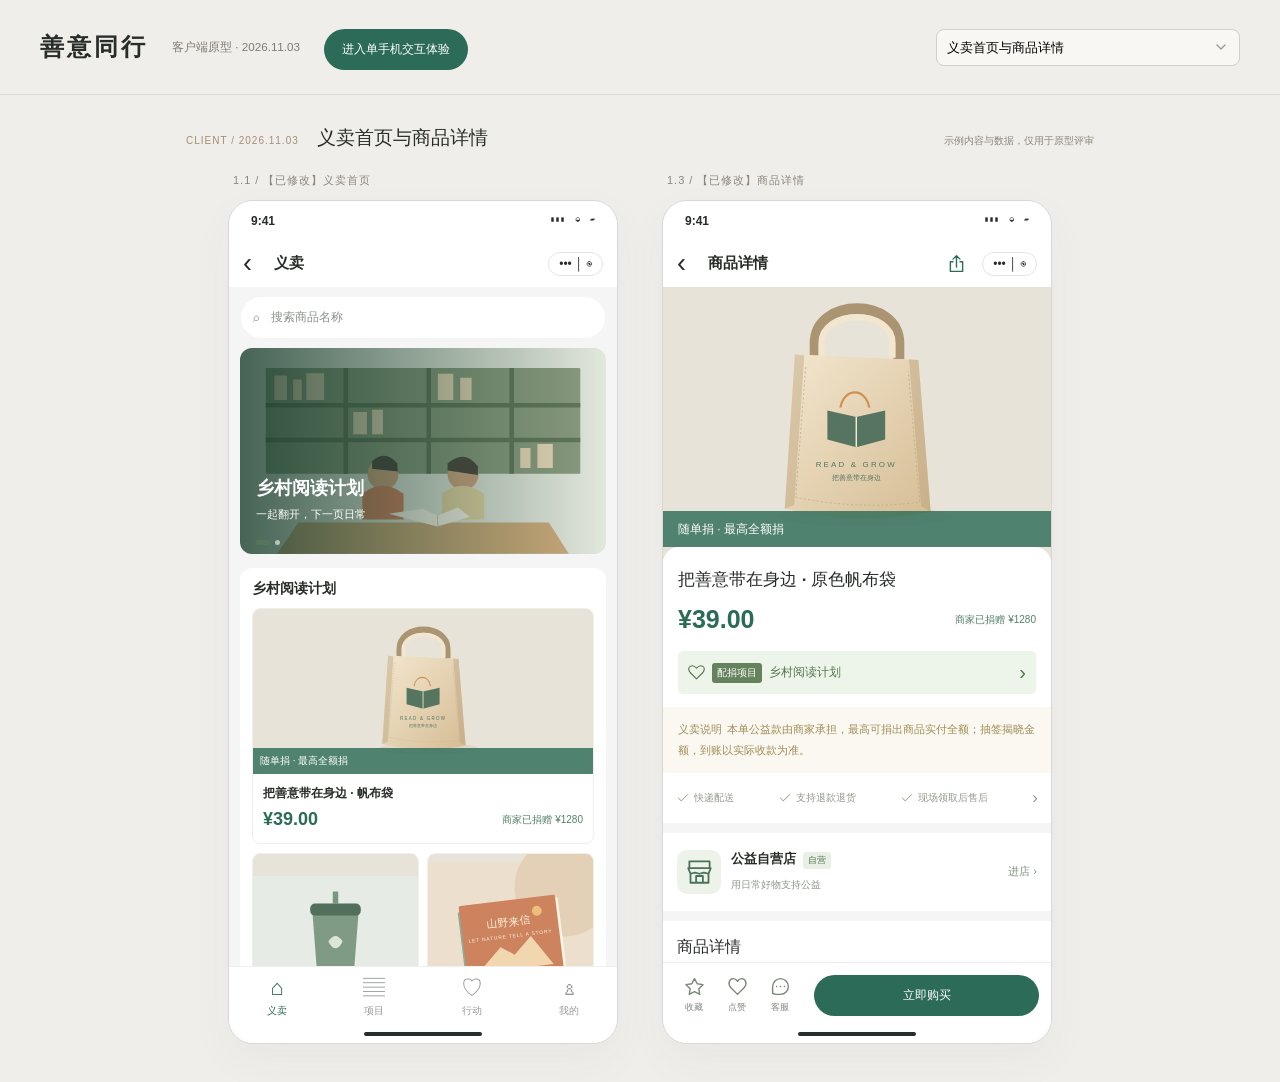
==== commit 272d7e14: "发布商家工作台及同仓库客户端商品预览" ====
--- a/index.html
+++ b/index.html
@@ -1,4 +1,5 @@
-<!doctype html><html lang="zh-CN"><meta charset="utf-8"><meta name="viewport" content="width=device-width,initial-scale=1"><title>客户端原型 · 2026.11.03</title><style>*{box-sizing:border-box}body{margin:0;color:#292d29;background:#efeeeb;font:14px -apple-system,BlinkMacSystemFont,"PingFang SC","Microsoft YaHei",sans-serif}a{color:inherit;text-decoration:none}h1,h2,h3,p{margin:0}p{line-height:1.75}h3{font-size:14px;margin-bottom:12px}strong{color:#2b6b57}input{accent-color:#2b6b57}.studio{padding:24px 40px;border-bottom:1px solid #dcd8d2;display:flex;align-items:center;gap:24px}.studio b{font-size:24px;letter-spacing:3px}.studio small{color:#827b72}.studio select{margin-left:auto;padding:10px;border:1px solid #d4cfc7;background:#f8f7f4;border-radius:8px;max-width:380px}.plate{width:980px;margin:0 auto;padding:30px 36px 38px;display:none}.plate.active{display:block}.plate-heading{display:flex;align-items:baseline;gap:18px;margin-bottom:22px}.plate-heading small{font-size:10px;letter-spacing:1px;color:#a48e73}.plate-heading h2{font-size:19px;font-weight:500}.plate-heading p{margin-left:auto;font-size:10px;color:#8d857b}.pair{display:flex;gap:44px;justify-content:center}.caption{font-size:11px;color:#8d857b;letter-spacing:1px;margin:0 0 12px 5px}.phone{width:390px;height:844px;border:1px solid #d9d7d3;border-radius:25px;overflow:hidden;background:#f5f5f5;display:flex;flex-direction:column;position:relative;box-shadow:0 16px 45px #52422f0b}.status{height:39px;flex-shrink:0;display:flex;justify-content:space-between;padding:13px 22px 0;background:white;font-size:12px}.status span{font-size:10px}header{height:47px;flex-shrink:0;background:#fff;display:flex;align-items:center;gap:10px;padding:0 14px}header>span:first-child{font-size:27px}header>b{font-size:15px;margin-left:12px}.capsule{margin-left:auto;border:1px solid #e4e4e4;border-radius:20px;padding:4px 10px;font-size:12px}.share{margin-left:auto;display:grid;place-items:center;width:32px;height:36px;padding:5px;border:0;background:transparent;color:#2b6b57;cursor:pointer}.share svg{width:21px;height:21px}.share+.capsule{margin-left:0}.content{flex:1;min-height:0;overflow:auto;scrollbar-width:none;padding-bottom:10px}.content::-webkit-scrollbar{display:none}.panel{background:#fff;border-radius:12px;margin:10px 11px;padding:14px}.row{display:flex;justify-content:space-between;align-items:center;gap:10px;min-height:34px;font-size:12px;line-height:1.5}.row>b{font-weight:500;text-align:right}.note{font-size:11px;color:#879088;line-height:1.8;margin:7px 12px;white-space:normal}.panel .note{margin:6px 0}.green{font-size:11px;color:#3f7b60;margin:9px 0}.money{font-size:25px}.hero{height:180px;position:relative;overflow:hidden;background:#e8e3d8}.hero .art{height:100%;width:100%;object-fit:cover}.hero>span{position:absolute;bottom:14px;left:16px;background:#ffffffd9;color:#41634e;padding:7px 10px;font-size:12px}.panel>.hero{height:180px;border-radius:8px;margin-bottom:12px}.art{display:block;width:100%;height:100%}.product{display:flex;align-items:center;gap:12px;margin-bottom:10px}.thumb{width:76px;height:76px;flex-shrink:0;border-radius:8px;overflow:hidden;background:#eee7da}.product b{font-size:12px}.product p{font-size:10px;color:#8d928e;margin:7px 0}.product strong{font-size:15px}.search{margin:10px 12px;background:white;border-radius:22px;padding:12px;color:#8b918c;font-size:12px}.section-title{margin:16px 15px 9px}.tabs{display:flex;justify-content:space-around;gap:5px;padding:12px 5px;background:#fff;font-size:11px;white-space:nowrap}.tabs span{padding:7px 4px;color:#858b86}.tabs .selected{color:#2b6b57;border-bottom:2px solid #2b6b57;font-weight:600}.panel .tabs{background:#f6f7f5;border-radius:8px;margin:9px 0;padding:4px}.button{display:inline-flex;justify-content:center;align-items:center;border-radius:24px;background:#2b6b57;color:white;font-size:12px;font-weight:500;padding:12px 18px;white-space:nowrap;margin:5px 4px 0 0}.button.secondary{color:#4d6758;background:white;border:1px solid #d7dfd9}.panel .button{font-size:11px;padding:9px 15px}footer{min-height:65px;background:#fff;border-top:1px solid #ededed;padding:8px 12px;display:flex;justify-content:flex-end;align-items:center;gap:5px;flex-shrink:0}footer .button{margin:0}nav{background:#fff;border-top:1px solid #eee;display:flex;justify-content:space-around;padding:9px 0;flex-shrink:0}nav a{font-size:10px;color:#969a96;display:flex;flex-direction:column;align-items:center;gap:4px}nav i{font-size:22px;font-style:normal;line-height:24px}.selected{color:#2b6b57}.indicator{height:16px;background:#fff;flex-shrink:0;position:relative}.indicator:after{content:"";width:118px;height:4px;position:absolute;left:50%;top:5px;transform:translateX(-50%);background:#292d29;border-radius:3px}.field{display:block;margin:14px 0;font-size:12px}.field>span:first-child{display:block;margin-bottom:8px}.input{display:block;color:#9aa099;border:1px solid #e2e7e1;border-radius:7px;padding:12px;font-size:11px}.check{display:flex;align-items:flex-start;gap:6px;font-size:10px;color:#7c867d;line-height:1.8;margin:12px}.check input{margin-top:3px;flex-shrink:0}.panel .check{margin:14px 0}.welcome{text-align:center;padding:70px 0 38px}.brand{margin:0 auto 20px;width:62px;height:62px;background:#e2ecdf;color:#2b6b57;border-radius:18px;padding:10px;font:32px serif}.welcome h1{font-size:23px;font-weight:500;letter-spacing:3px}.welcome p{font-size:12px;color:#8b938b;margin-top:12px}.result{text-align:center;padding:42px 10px 28px}.result-icon{width:64px;height:64px;margin:0 auto 20px;border-radius:50%;background:#e2eee6;color:#2b6b57;font-size:35px;padding-top:8px}.result h2{font-size:21px;font-weight:500}.result p{font-size:12px;color:#879087;margin-top:12px}.metrics{display:grid;grid-template-columns:1fr 1fr;gap:15px;padding:4px 0 12px}.metrics>div:first-child{grid-column:span 2}.metrics small{display:block;color:#8b948b;font-size:10px;margin-bottom:5px}.metrics strong{font-size:26px;font-weight:600}.metrics b{font-size:16px;font-weight:500}.progress{height:5px;background:#e7eee7;border-radius:4px;overflow:hidden}.progress i{display:block;height:100%;width:57.2%;background:#5d8e70}.child{margin:0 11px;background:#e6eee5;border-radius:0 0 12px 12px;padding:5px 14px 12px}.shade{position:absolute;inset:0;background:#0005}.sheet{position:absolute;left:0;right:0;bottom:0;height:62%;border-radius:20px 20px 0 0;background:#fff;padding:18px 16px;box-shadow:0 -10px 25px #0001;display:flex;flex-direction:column}.sheet>h3{display:flex;justify-content:space-between;margin-bottom:15px}.sheet .product{margin-bottom:3px}.sheet .tabs{padding:3px}.sheet .row{min-height:30px}.sheet .note{margin:3px 0}.sheet .check{margin:8px 0}.sheet-bottom{margin-top:auto;display:flex;justify-content:space-between;align-items:center}.sheet-bottom>b{color:#2b6b57;font-size:16px}@media(max-width:980px){.studio{padding:18px}.plate{width:100%;padding:20px 12px}.pair{flex-wrap:wrap;gap:30px}.plate-heading{flex-wrap:wrap}.plate-heading p{margin-left:0}}
+<!doctype html><html lang="zh-CN"><meta charset="utf-8"><meta name="viewport" content="width=device-width,initial-scale=1"><title>客户端原型 · 2026.11.03</title><style>@import url("dropdown.css");@import url("content-body.css");
+*{box-sizing:border-box}body{margin:0;color:#292d29;background:#efeeeb;font:14px -apple-system,BlinkMacSystemFont,"PingFang SC","Microsoft YaHei",sans-serif}a{color:inherit;text-decoration:none}h1,h2,h3,p{margin:0}p{line-height:1.75}h3{font-size:14px;margin-bottom:12px}strong{color:#2b6b57}input{accent-color:#2b6b57}.studio{padding:24px 40px;border-bottom:1px solid #dcd8d2;display:flex;align-items:center;gap:24px}.studio b{font-size:24px;letter-spacing:3px}.studio small{color:#827b72}.studio select{margin-left:auto;padding:10px;border:1px solid #d4cfc7;background:#f8f7f4;border-radius:8px;max-width:380px}.plate{width:980px;margin:0 auto;padding:30px 36px 38px;display:none}.plate.active{display:block}.plate-heading{display:flex;align-items:baseline;gap:18px;margin-bottom:22px}.plate-heading small{font-size:10px;letter-spacing:1px;color:#a48e73}.plate-heading h2{font-size:19px;font-weight:500}.plate-heading p{margin-left:auto;font-size:10px;color:#8d857b}.pair{display:flex;gap:44px;justify-content:center}.caption{font-size:11px;color:#8d857b;letter-spacing:1px;margin:0 0 12px 5px}.phone{width:390px;height:844px;border:1px solid #d9d7d3;border-radius:25px;overflow:hidden;background:#f5f5f5;display:flex;flex-direction:column;position:relative;box-shadow:0 16px 45px #52422f0b}.status{height:39px;flex-shrink:0;display:flex;justify-content:space-between;padding:13px 22px 0;background:white;font-size:12px}.status span{font-size:10px}header{height:47px;flex-shrink:0;background:#fff;display:flex;align-items:center;gap:10px;padding:0 14px}header>span:first-child{font-size:27px}header>b{font-size:15px;margin-left:12px}.capsule{margin-left:auto;border:1px solid #e4e4e4;border-radius:20px;padding:4px 10px;font-size:12px}.share{margin-left:auto;display:grid;place-items:center;width:32px;height:36px;padding:5px;border:0;background:transparent;color:#2b6b57;cursor:pointer}.share svg{width:21px;height:21px}.share+.capsule{margin-left:0}.content{flex:1;min-height:0;overflow:auto;scrollbar-width:none;padding-bottom:10px}.content::-webkit-scrollbar{display:none}.panel{background:#fff;border-radius:12px;margin:10px 11px;padding:14px}.row{display:flex;justify-content:space-between;align-items:center;gap:10px;min-height:34px;font-size:12px;line-height:1.5}.row>b{font-weight:500;text-align:right}.note{font-size:11px;color:#879088;line-height:1.8;margin:7px 12px;white-space:normal}.panel .note{margin:6px 0}.green{font-size:11px;color:#3f7b60;margin:9px 0}.money{font-size:25px}.hero{height:180px;position:relative;overflow:hidden;background:#e8e3d8}.hero .art{height:100%;width:100%;object-fit:cover}.hero>span{position:absolute;bottom:14px;left:16px;background:#ffffffd9;color:#41634e;padding:7px 10px;font-size:12px}.panel>.hero{height:180px;border-radius:8px;margin-bottom:12px}.art{display:block;width:100%;height:100%}.product{display:flex;align-items:center;gap:12px;margin-bottom:10px}.thumb{width:76px;height:76px;flex-shrink:0;border-radius:8px;overflow:hidden;background:#eee7da}.product b{font-size:12px}.product p{font-size:10px;color:#8d928e;margin:7px 0}.product strong{font-size:15px}.search{margin:10px 12px;background:white;border-radius:22px;padding:12px;color:#8b918c;font-size:12px}.section-title{margin:16px 15px 9px}.tabs{display:flex;justify-content:space-around;gap:5px;padding:12px 5px;background:#fff;font-size:11px;white-space:nowrap}.tabs span{padding:7px 4px;color:#858b86}.tabs .selected{color:#2b6b57;border-bottom:2px solid #2b6b57;font-weight:600}.panel .tabs{background:#f6f7f5;border-radius:8px;margin:9px 0;padding:4px}.button{display:inline-flex;justify-content:center;align-items:center;border-radius:24px;background:#2b6b57;color:white;font-size:12px;font-weight:500;padding:12px 18px;white-space:nowrap;margin:5px 4px 0 0}.button.secondary{color:#4d6758;background:white;border:1px solid #d7dfd9}.panel .button{font-size:11px;padding:9px 15px}footer{min-height:65px;background:#fff;border-top:1px solid #ededed;padding:8px 12px;display:flex;justify-content:flex-end;align-items:center;gap:5px;flex-shrink:0}footer .button{margin:0}nav{background:#fff;border-top:1px solid #eee;display:flex;justify-content:space-around;padding:9px 0;flex-shrink:0}nav a{font-size:10px;color:#969a96;display:flex;flex-direction:column;align-items:center;gap:4px}nav i{font-size:22px;font-style:normal;line-height:24px}.selected{color:#2b6b57}.indicator{height:16px;background:#fff;flex-shrink:0;position:relative}.indicator:after{content:"";width:118px;height:4px;position:absolute;left:50%;top:5px;transform:translateX(-50%);background:#292d29;border-radius:3px}.field{display:block;margin:14px 0;font-size:12px}.field>span:first-child{display:block;margin-bottom:8px}.input{display:block;color:#9aa099;border:1px solid #e2e7e1;border-radius:7px;padding:12px;font-size:11px}.check{display:flex;align-items:flex-start;gap:6px;font-size:10px;color:#7c867d;line-height:1.8;margin:12px}.check input{margin-top:3px;flex-shrink:0}.panel .check{margin:14px 0}.welcome{text-align:center;padding:70px 0 38px}.brand{margin:0 auto 20px;width:62px;height:62px;background:#e2ecdf;color:#2b6b57;border-radius:18px;padding:10px;font:32px serif}.welcome h1{font-size:23px;font-weight:500;letter-spacing:3px}.welcome p{font-size:12px;color:#8b938b;margin-top:12px}.result{text-align:center;padding:42px 10px 28px}.result-icon{width:64px;height:64px;margin:0 auto 20px;border-radius:50%;background:#e2eee6;color:#2b6b57;font-size:35px;padding-top:8px}.result h2{font-size:21px;font-weight:500}.result p{font-size:12px;color:#879087;margin-top:12px}.metrics{display:grid;grid-template-columns:1fr 1fr;gap:15px;padding:4px 0 12px}.metrics>div:first-child{grid-column:span 2}.metrics small{display:block;color:#8b948b;font-size:10px;margin-bottom:5px}.metrics strong{font-size:26px;font-weight:600}.metrics b{font-size:16px;font-weight:500}.progress{height:5px;background:#e7eee7;border-radius:4px;overflow:hidden}.progress i{display:block;height:100%;width:57.2%;background:#5d8e70}.child{margin:0 11px;background:#e6eee5;border-radius:0 0 12px 12px;padding:5px 14px 12px}.shade{position:absolute;inset:0;background:#0005}.sheet{position:absolute;left:0;right:0;bottom:0;height:62%;border-radius:20px 20px 0 0;background:#fff;padding:18px 16px;box-shadow:0 -10px 25px #0001;display:flex;flex-direction:column}.sheet>h3{display:flex;justify-content:space-between;margin-bottom:15px}.sheet .product{margin-bottom:3px}.sheet .tabs{padding:3px}.sheet .row{min-height:30px}.sheet .note{margin:3px 0}.sheet .check{margin:8px 0}.sheet-bottom{margin-top:auto;display:flex;justify-content:space-between;align-items:center}.sheet-bottom>b{color:#2b6b57;font-size:16px}@media(max-width:980px){.studio{padding:18px}.plate{width:100%;padding:20px 12px}.pair{flex-wrap:wrap;gap:30px}.plate-heading{flex-wrap:wrap}.plate-heading p{margin-left:0}}
 
 .child-card{display:flex;align-items:center;gap:10px;padding:8px 0}.child-thumb{width:45px;height:40px;border-radius:5px;overflow:hidden;flex-shrink:0}.child-card b{font-size:11px;font-weight:500}.child-card p{font-size:9px;color:#859182;margin-top:3px}.child-card>span{margin-left:auto;color:#849180}
 /* Personal-center entries use a consistent, code-drawn icon family. */
@@ -259,7 +260,7 @@
 .heart-fortune-overlay{position:absolute;inset:0;z-index:30;display:grid;place-items:center;padding:24px}.heart-fortune-shade{position:absolute;inset:0;background:rgba(19,38,27,.56)}
 .heart-fortune{position:relative;width:100%;padding:28px 20px 20px;border:2px solid #cbb77c;border-radius:17px;background:#245b46;color:#fff6db;text-align:center;box-shadow:0 12px 40px #173a3566}
 .heart-fortune>small{font-size:10px;letter-spacing:2px}.heart-fortune h2{font:30px serif;margin:9px 0 14px;letter-spacing:6px}.fortune-close{position:absolute;right:9px;top:7px;background:none;border:0;color:#e7d8af;font-size:24px}.fortune-sticks{position:relative;margin:8px auto;width:180px;height:135px;display:grid;place-items:center}.fortune-sticks img{display:block;width:100%;height:100%;object-fit:contain}
-.fortune-paper{margin:14px 0 10px;padding:17px 8px;background:#f7ebcc;color:#395b43;border:3px double #cbb77c}.fortune-paper>span{font-size:11px}.fortune-paper strong{display:block;margin:10px 0;color:#a94e37;font-size:30px}.fortune-paper p,.fortune-status{font-size:11px;line-height:1.7}.fortune-draw,.fortune-use,.fortune-manual{width:100%;border:0;border-radius:5px;margin-top:8px;padding:11px;background:#ead4a2;color:#315b43;font:inherit;font-size:13px;cursor:pointer}.fortune-use{background:#a74b3c;color:white}.fortune-manual{background:none;color:#f2deb6;font-size:11px}.fortune-drawing .fortune-sticks{animation:fortune-shake .16s ease-in-out 4 alternate}@keyframes fortune-shake{from{transform:rotate(-9deg)}to{transform:rotate(9deg)}}
+.fortune-paper{margin:14px 0 10px;padding:17px 8px;background:#f7ebcc;color:#395b43;border:3px double #cbb77c}.fortune-paper>span{font-size:11px}.fortune-paper strong{display:block;margin:10px 0;color:#a94e37;font-size:24px}.fortune-paper p,.fortune-status{font-size:11px;line-height:1.7}.fortune-draw,.fortune-use,.fortune-manual{width:100%;border:0;border-radius:5px;margin-top:8px;padding:11px;background:#ead4a2;color:#315b43;font:inherit;font-size:13px;cursor:pointer}.fortune-use{background:#a74b3c;color:white}.fortune-manual{background:none;color:#f2deb6;font-size:11px}.fortune-drawing .fortune-sticks{animation:fortune-shake .16s ease-in-out 4 alternate}@keyframes fortune-shake{from{transform:rotate(-9deg)}to{transform:rotate(9deg)}}
 .donation-random{background:#2b6b57;color:#fff;border-bottom:3px solid #a34a3c;font-size:14px;letter-spacing:1px}.donation-presets{gap:7px;margin:0 0 14px}.donation-presets button{padding:7px 10px;font-size:12px}.donation-fixed-art{display:none}
 .donation-custom:has(.fortune-variant-button){align-items:center}
 .donation-random.fortune-variant-button{position:relative;display:block;flex:0 0 84px;width:84px;height:45px;padding:0;background:transparent;border:0;border-radius:0;color:#fff0bd;letter-spacing:0;box-shadow:none;transform-origin:50% 90%;transition:transform .15s}
@@ -362,6 +363,7 @@
 .payment-heart-result{display:flex;flex-direction:column;align-items:center;gap:7px;text-align:center;padding:16px 22px 14px}
 .payment-heart-result p{margin:2px 0 0;font-size:12px;line-height:20px}
 .payment-heart-result .fortune-thanks-image{width:144px;height:144px;margin:3px 0 0}
+.payment-heart-result img[src$="fortune-payment-kiss-transparent.png"]{width:192px;height:192px}
 
 .phone:has(.payment-heart-result) .content>.panel .thumb{width:60px;height:60px}
 .phone:has(.payment-heart-result) .content>.panel .row{min-height:24px}
@@ -464,8 +466,8 @@
 .fortune-variant-button img[src$="fortune-double-thumbs-transparent.png"]{width:96px;height:96px;bottom:-6px}
 .fortune-variant-button:has(img[src$="fortune-double-thumbs-transparent.png"])>span{display:none}
 .heart-fortune-overlay [hidden]{display:none!important}
-.fortune-animation{position:relative;width:312px;height:410px;display:grid;place-items:center;color:#fff4d8;text-align:center}
-.fortune-animation>p{position:absolute;bottom:0;left:0;right:0;font-size:13px}
+.fortune-animation{position:relative;width:min(312px,100%,calc((100dvh - 140px)/1.66));aspect-ratio:1000/1660;display:grid;place-items:center;color:#fff4d8;text-align:center;margin-bottom:32px}
+.fortune-animation>p{position:absolute;bottom:-32px;left:0;right:0;font-size:13px}
 .fortune-animation>button{position:absolute;top:-20px;right:0;background:transparent;border:0;color:#fff4d8;font-size:26px;cursor:pointer}
 .social-record{padding:14px 12px}
 .social-record>a{display:flex;align-items:center;gap:12px;color:inherit;text-decoration:none}
@@ -488,7 +490,6 @@
 /* Reserve the floating notice area after the final project actions. */
 .phone:has(footer .project-donation-bottom) .content-social-actions{margin-bottom:128px}
 
-.fortune-animation>video{display:block;width:312px;height:400px;object-fit:contain}
 
 
 #project-home-comparison .project-home-card>.project-home-cover .hero{height:auto;aspect-ratio:2/1}
@@ -657,17 +658,328 @@
 .enrollment-edit-form .signup-field{display:flex}
 .enrollment-edit-controls{display:flex;gap:10px;margin-top:18px}
 .enrollment-edit-controls>.button{flex:1}
-</style><div class="studio"><b>善意同行</b><small>客户端原型 · 2026.11.03</small><a class="button" href="play.html">进入单手机交互体验</a><select aria-label="选择原型页面"><option value="sale">义卖首页与商品详情</option><option value="shop">店铺与商品搜索</option><option value="shop-agreement">店铺保障与每单捐协议</option><option value="checkout">半屏确认订单与订单列表</option><option value="shipping">待发货与现场领取下单</option><option value="payment">购物支付结果</option><option value="payment-success">支付成功与现场领取确认</option><option value="orders-unpaid">订单列表与详情（待付款）</option><option value="orders-shipping">订单列表与详情（待发货）</option><option value="orders-pickup">订单列表与详情（待现场领取）</option><option value="aftersale">现场领取与退货退款申请</option><option value="orders-receiving">订单列表与详情（待收货）</option><option value="fulfillment">订单详情与物流</option><option value="completed">订单列表与详情（已完成）</option><option value="orders-checking">订单列表与详情（支付结果确认中）</option><option value="orders-refunded">订单列表与详情（退款成功）</option><option value="orders-cancelled">订单列表与详情（订单已取消）</option><option value="refund-only">申请退款（无需退货）</option><option value="return-review">售后审核与申请未通过</option><option value="service">退货寄回与客服更多功能</option><option value="aftersale-records">售后记录</option><option value="aftersale-closed">售后关闭与退款完成</option><option value="projects">项目首页与项目详情</option><option value="project-content">项目详情：介绍与进展</option><option value="project-institutions">项目机构与基金会介绍</option><option value="project-activities">项目活动与活动资讯</option><option value="project-related">项目详情：公益行动与商品</option><option value="donate">基金会与个人捐赠</option><option value="foundation">基金会项目与简介</option><option value="good">捐赠结果与公益记录</option><option value="donation-modes">固定金额捐赠</option><option value="actions">公益行动列表与详情</option><option value="activity-results">已结束活动与公益行动捐赠</option><option value="registration">志愿者与企业报名</option><option value="conference">捐赠参会详情与申请</option><option value="enrollment">普通报名详情与修改确认</option><option value="attendance">本人参会详情与信息待发布</option><option value="project-activity-detail">项目活动详情</option><option value="enrollment-success">报名提交成功</option><option value="account">登录与个人中心</option><option value="identity">实名认证与认证结果</option><option value="donation-details">个人捐赠详情</option><option value="certificates">荣誉证书列表与详情</option><option value="records">收货地址与我的收藏</option><option value="address-forms">新增与编辑收货地址</option><option value="chat-tools">客服聊天与发送订单</option><option value="settings">设置与账号管理</option><option value="account-options">手机号修改与注销提示</option><option value="about">关于善集与平台介绍</option><option value="platform-documents">服务协议与隐私政策</option><option value="personal-payment">支付设置与个人信息</option><option value="personal-participation">我参与的活动与行动</option><option value="personal-invoices">捐赠与购物发票</option><option value="personal-guide">用户操作手册</option><option value="banner-options">义卖项目 Banner 比例选择</option><option value="project-home-comparison">2.1 项目首页 · 原版与新版对比</option><option value="donation-fortune-v12">2.11 心意捐赠 · 心意签扁平插画对比 V1 / V2</option><option value="donation-fortune-v34">2.11 心意捐赠 · 心意签扁平插画对比 V3 / V4</option><option value="community-example">社区关怀计划 · 项目详情</option><option value="community-donation">社区关怀计划 · 心意捐赠</option></select></div><section class="plate" id="sale"><div class="plate-heading"><small>CLIENT / 2026.11.03</small><h2>义卖首页与商品详情</h2><p>示例内容与数据，仅用于原型评审</p></div><div class="pair"><div><div class="caption">1.1 / 【已修改】义卖首页</div><article class="phone"><div class="status"><b>9:41</b><span>▮▮▮　◒　▰</span></div><header><span>‹</span><b>义卖</b><span class="capsule">••• │ ◉</span></header><div class="content"><div class="search">⌕　搜索商品名称</div><section class="sale-banner banner-wide" aria-label="精选公益项目"><div class="sale-banner-track"><a href="#project-detail" aria-label="乡村阅读计划"><div><svg class="art" viewBox="0 0 600 360"><rect width="600" height="360" fill="#e2e7dc"></rect><rect x="25" y="35" width="550" height="185" rx="2" fill="#8b9c80"></rect><path d="M25 100h550M25 161h550M165 35v185M310 35v185M455 35v185" stroke="#63775b" stroke-width="8"></path><g fill="#e8d7b8"><path d="M40 48h22v43H40zM73 55h15v36H73zM96 44h31v47H96zM178 112h24v39h-24zM211 108h19v43h-19zM326 45h27v46h-27zM365 52h20v39h-20zM470 175h18v35h-18zM500 168h27v42h-27z"></path></g><path d="M82 305h438l35 55H45Z" fill="#cfac7c"></path><circle cx="230" cy="221" r="27" fill="#d4a783"></circle><path d="M194 300v-45q35-28 72 0v45" fill="#d88563"></path><path d="M211 198q24-21 44 4l1 14-45-5Z" fill="#504942"></path><circle cx="370" cy="221" r="27" fill="#d4a783"></circle><path d="M333 300v-45q35-28 74 0v45" fill="#e8d7a6"></path><path d="M343 202q30-26 53 5v15l-53-8Z" fill="#504942"></path><path d="m240 290 59-9 27 12 35-14 21 16-57 17Z" fill="#fff9ed"></path><path d="m325 293 1 19" stroke="#bdae94"></path></svg></div><span><b>乡村阅读计划</b><small>一起翻开，下一页日常</small></span></a><a href="#community-project" aria-label="社区关怀计划"><div><svg class="art" viewBox="0 0 600 360"><rect width="600" height="360" fill="#e2e7dc"></rect><rect x="25" y="35" width="550" height="185" rx="2" fill="#8b9c80"></rect><path d="M25 100h550M25 161h550M165 35v185M310 35v185M455 35v185" stroke="#63775b" stroke-width="8"></path><g fill="#e8d7b8"><path d="M40 48h22v43H40zM73 55h15v36H73zM96 44h31v47H96zM178 112h24v39h-24zM211 108h19v43h-19zM326 45h27v46h-27zM365 52h20v39h-20zM470 175h18v35h-18zM500 168h27v42h-27z"></path></g><path d="M82 305h438l35 55H45Z" fill="#cfac7c"></path><circle cx="230" cy="221" r="27" fill="#d4a783"></circle><path d="M194 300v-45q35-28 72 0v45" fill="#d88563"></path><path d="M211 198q24-21 44 4l1 14-45-5Z" fill="#504942"></path><circle cx="370" cy="221" r="27" fill="#d4a783"></circle><path d="M333 300v-45q35-28 74 0v45" fill="#e8d7a6"></path><path d="M343 202q30-26 53 5v15l-53-8Z" fill="#504942"></path><path d="m240 290 59-9 27 12 35-14 21 16-57 17Z" fill="#fff9ed"></path><path d="m325 293 1 19" stroke="#bdae94"></path></svg></div><span><b>社区关怀计划</b><small>把相逢，变成日常的陪伴</small></span></a></div><div class="sale-banner-dots"><button type="button" data-banner-index="0" aria-label="第 1 张 Banner" aria-pressed="true"></button><button type="button" data-banner-index="1" aria-label="第 2 张 Banner" aria-pressed="false"></button></div></section><section class="panel sale-project"><h3>乡村阅读计划</h3><div class="sponsor-carousel president"><a class="sponsor-product" href="#sale" data-home-product="reading-bag"><div class="sponsor-image"><svg class="art" viewBox="0 0 400 360"><defs><linearGradient id="illustration-3-0" x2="1" y2="1"><stop stop-color="#f3e6cf"></stop><stop offset="1" stop-color="#d5bd94"></stop></lineargradient></defs><ellipse cx="212" cy="318" rx="120" ry="14" fill="#b9a485" opacity=".19"></ellipse><path d="M142 100V78c0-64 116-64 116 0v22" fill="none" stroke="#aa9472" stroke-width="15"></path><path d="M151 98V78c0-48 98-48 98 0v20" fill="none" stroke="#f3e6cf" stroke-width="9"></path><path d="m114 93 171 8 17 210q-97 21-202-4Z" fill="url(#illustration-3-0)"></path><path d="m114 93-14 214 13-5 14-207m158 6 17 210-13-7-17-204" fill="#b59c75" opacity=".4"></path><path d="M129 111 115 291q85 18 172 7l-16-181" fill="none" stroke="#bda984" stroke-dasharray="3 3"></path><g transform="translate(145 151)"><path d="M14 60V20l40 9 40-9v40l-40 11Z" fill="#557561"></path><path d="M54 29v42" stroke="#f5ead9" stroke-width="2"></path><path d="M32 16c5-28 35-28 40 0" fill="none" stroke="#d28f52" stroke-width="3"></path><text x="54" y="98" text-anchor="middle" font-size="11" letter-spacing="3" fill="#557561">READ &amp; GROW</text><text x="54" y="116" text-anchor="middle" font-size="10" fill="#557561">把善意带在身边</text></g></svg><span class="sponsor-donation-cover">随单捐 · 最高全额捐</span></div><div class="sponsor-product-info"><b>把善意带在身边 · 帆布袋</b><div class="price-line"><strong class="">¥39.00</strong><span>商家已捐赠 ¥1280</span></div></div></a></div><div class="sponsor-carousel vice"><a class="sponsor-product" href="#sale" data-home-product="reading-cup"><div class="sponsor-image"><svg viewBox="0 0 300 220" role="img" aria-label="雾绿随行杯"><rect width="300" height="220" fill="#e6ece5"></rect><ellipse cx="150" cy="191" rx="54" ry="8" fill="#ccd7cb"></ellipse><path d="M108 66h84l-9 116q-33 12-66 0Z" fill="#7f9b85"></path><rect x="104" y="50" width="92" height="22" rx="9" fill="#526f5b"></rect><path d="M145 51V28h10v23" fill="#77987f"></path><path d="M137 119q13-20 26 0-13 25-26 0" fill="#dbe7d4"></path></svg><span class="sponsor-donation-cover">随单捐 · 最高全额捐</span></div><div class="sponsor-product-info"><b>山间清风 · 随行杯</b><div class="price-line"><strong class="">¥59.00</strong><span>商家已捐赠 ¥860</span></div></div></a><a class="sponsor-product" href="#sale" data-home-product="reading-postcard"><div class="sponsor-image"><svg class="art" viewBox="0 0 400 360"><rect width="400" height="360" fill="#ecdfce"></rect><circle cx="330" cy="60" r="120" fill="#e3d0b6"></circle><g transform="translate(50 65) rotate(-7 140 100)"><rect x="28" y="42" width="240" height="193" rx="4" fill="#8bada0"></rect><rect x="36" y="36" width="237" height="192" rx="4" fill="#fcf5e7"></rect><rect x="32" y="28" width="235" height="193" rx="4" fill="#cc835e"></rect><text x="148" y="90" text-anchor="middle" font-size="26" fill="#fff5df">山野来信</text><text x="148" y="119" text-anchor="middle" font-size="12" fill="#fff5df" letter-spacing="2">LET NATURE TELL A STORY</text><path d="m60 195 61-56 32 22 44-40 47 74Z" fill="#f2d6af"></path><circle cx="219" cy="62" r="12" fill="#edbd7a"></circle></g></svg><span class="sponsor-donation-cover">随单捐 · 最高全额捐</span></div><div class="sponsor-product-info"><b>山野来信 · 明信片</b><div class="price-line"><strong class="">¥18.00</strong><span>商家已捐赠 ¥320</span></div></div></a></div></section><section class="panel sale-project"><h3>社区关怀计划</h3><div class="sponsor-carousel president"><a class="sponsor-product" href="#sale" data-home-product="community-notebook"><div class="sponsor-image"><svg class="art" viewBox="0 0 400 360"><rect width="400" height="360" fill="#ecdfce"></rect><circle cx="330" cy="60" r="120" fill="#e3d0b6"></circle><g transform="translate(50 65) rotate(-7 140 100)"><rect x="28" y="42" width="240" height="193" rx="4" fill="#8bada0"></rect><rect x="36" y="36" width="237" height="192" rx="4" fill="#fcf5e7"></rect><rect x="32" y="28" width="235" height="193" rx="4" fill="#cc835e"></rect><text x="148" y="90" text-anchor="middle" font-size="26" fill="#fff5df">山野来信</text><text x="148" y="119" text-anchor="middle" font-size="12" fill="#fff5df" letter-spacing="2">LET NATURE TELL A STORY</text><path d="m60 195 61-56 32 22 44-40 47 74Z" fill="#f2d6af"></path><circle cx="219" cy="62" r="12" fill="#edbd7a"></circle></g></svg><span class="sponsor-donation-cover">随单捐 · 最高全额捐</span></div><div class="sponsor-product-info"><b>日常手记 · 笔记本</b><div class="price-line"><strong class="">¥29.00</strong><span>商家已捐赠 ¥510</span></div></div></a></div><div class="sponsor-carousel vice"><a class="sponsor-product" href="#sale" data-home-product="community-bookmark"><div class="sponsor-image"><svg viewBox="0 0 300 220" role="img" aria-label="叶语书签"><rect width="300" height="220" fill="#f0e9da"></rect><path d="M124 38h52v146l-26-18-26 18Z" fill="#7d956c"></path><path d="M150 64v70m0-47-14-12m14 29 15-12m-15 30-14-12" stroke="#d8e2c7" fill="none" stroke-width="3"></path><path d="M150 38V12" stroke="#ad8c56" stroke-width="3"></path></svg><span class="sponsor-donation-cover">随单捐 · 最高全额捐</span></div><div class="sponsor-product-info"><b>拾光叶语 · 书签</b><div class="price-line"><strong class="">¥12.00</strong><span>商家已捐赠 ¥180</span></div></div></a><a class="sponsor-product" href="#sale" data-home-product="community-pouch"><div class="sponsor-image"><svg class="art" viewBox="0 0 400 360"><defs><linearGradient id="illustration-8-0" x2="1" y2="1"><stop stop-color="#a5bfa0"></stop><stop offset="1" stop-color="#638469"></stop></lineargradient></defs><ellipse cx="212" cy="318" rx="120" ry="14" fill="#b9a485" opacity=".19"></ellipse><path d="M142 100V78c0-64 116-64 116 0v22" fill="none" stroke="#52765c" stroke-width="15"></path><path d="M151 98V78c0-48 98-48 98 0v20" fill="none" stroke="#a5bfa0" stroke-width="9"></path><path d="m114 93 171 8 17 210q-97 21-202-4Z" fill="url(#illustration-8-0)"></path><path d="m114 93-14 214 13-5 14-207m158 6 17 210-13-7-17-204" fill="#476c51" opacity=".4"></path><path d="M129 111 115 291q85 18 172 7l-16-181" fill="none" stroke="#759374" stroke-dasharray="3 3"></path><g transform="translate(145 151)"><path d="M14 60V20l40 9 40-9v40l-40 11Z" fill="#557561"></path><path d="M54 29v42" stroke="#f5ead9" stroke-width="2"></path><path d="M32 16c5-28 35-28 40 0" fill="none" stroke="#d28f52" stroke-width="3"></path><text x="54" y="98" text-anchor="middle" font-size="11" letter-spacing="3" fill="#557561">READ &amp; GROW</text><text x="54" y="116" text-anchor="middle" font-size="10" fill="#557561">把善意带在身边</text></g></svg><span class="sponsor-donation-cover">随单捐 · 最高全额捐</span></div><div class="sponsor-product-info"><b>森系日常 · 收纳袋</b><div class="price-line"><strong class="">¥25.00</strong><span>商家已捐赠 ¥260</span></div></div></a></div></section></div><nav><a href="#sale" class="selected"><i>⌂</i>义卖</a><a href="#projects" class=""><i>▤</i>项目</a><a href="#actions" class=""><i>♡</i>行动</a><a href="#account" class=""><i>♙</i>我的</a></nav><div class="indicator"></div></article></div><div><div class="caption">1.3 / 【已修改】商品详情</div><article class="phone"><div class="status"><b>9:41</b><span>▮▮▮　◒　▰</span></div><header><span>‹</span><b>商品详情</b><button type="button" class="share" aria-label="分享"><svg viewBox="0 0 24 24" fill="none" stroke="currentColor" stroke-width="1.6" stroke-linecap="round" stroke-linejoin="round" aria-hidden="true"><path d="M12 16V3m-4 4 4-4 4 4M8 10H5v11h14V10h-3"></path></svg></button><span class="capsule">••• │ ◉</span></header><div class="content"><div class="product-detail-cover"><div class="hero"><svg class="art" viewBox="0 0 400 360"><defs><linearGradient id="illustration-10-0" x2="1" y2="1"><stop stop-color="#f3e6cf"></stop><stop offset="1" stop-color="#d5bd94"></stop></lineargradient></defs><ellipse cx="212" cy="318" rx="120" ry="14" fill="#b9a485" opacity=".19"></ellipse><path d="M142 100V78c0-64 116-64 116 0v22" fill="none" stroke="#aa9472" stroke-width="15"></path><path d="M151 98V78c0-48 98-48 98 0v20" fill="none" stroke="#f3e6cf" stroke-width="9"></path><path d="m114 93 171 8 17 210q-97 21-202-4Z" fill="url(#illustration-10-0)"></path><path d="m114 93-14 214 13-5 14-207m158 6 17 210-13-7-17-204" fill="#b59c75" opacity=".4"></path><path d="M129 111 115 291q85 18 172 7l-16-181" fill="none" stroke="#bda984" stroke-dasharray="3 3"></path><g transform="translate(145 151)"><path d="M14 60V20l40 9 40-9v40l-40 11Z" fill="#557561"></path><path d="M54 29v42" stroke="#f5ead9" stroke-width="2"></path><path d="M32 16c5-28 35-28 40 0" fill="none" stroke="#d28f52" stroke-width="3"></path><text x="54" y="98" text-anchor="middle" font-size="11" letter-spacing="3" fill="#557561">READ &amp; GROW</text><text x="54" y="116" text-anchor="middle" font-size="10" fill="#557561">把善意带在身边</text></g></svg><span>把善意带在身边</span></div><span class="sponsor-donation-cover">随单捐 · 最高全额捐</span></div><section class="product-overview"><h2>把善意带在身边 · 原色帆布袋</h2><div class="price-line"><strong class="money">¥39.00</strong><span>商家已捐赠 ¥1280</span></div><a class="product-charity-link" href="#project-detail"><svg viewBox="0 0 24 24" fill="none" stroke="currentColor" stroke-width="1.6" stroke-linecap="round" stroke-linejoin="round" aria-hidden="true"><path d="M12 21 3 12C-3 4 6-1 12 6c6-7 15-2 9 6l-9 9Z"></path></svg><span class="product-charity-tag">配捐项目</span><b>乡村阅读计划</b><span>›</span></a><div class="product-charity-promise"><b>义卖说明</b><p>本单公益款由商家承担，最高可捐出商品实付全额；抽签揭晓金额，到账以实际收款为准。</p></div><button type="button" class="product-service-summary" data-open-product-services="" aria-haspopup="dialog"><span><svg viewBox="0 0 24 24" fill="none" stroke="currentColor" stroke-width="1.6" stroke-linecap="round" stroke-linejoin="round" aria-hidden="true"><path d="m4 12 5 5L20 6"></path></svg>快递配送</span><span><svg viewBox="0 0 24 24" fill="none" stroke="currentColor" stroke-width="1.6" stroke-linecap="round" stroke-linejoin="round" aria-hidden="true"><path d="m4 12 5 5L20 6"></path></svg>支持退款退货</span><span><svg viewBox="0 0 24 24" fill="none" stroke="currentColor" stroke-width="1.6" stroke-linecap="round" stroke-linejoin="round" aria-hidden="true"><path d="m4 12 5 5L20 6"></path></svg>现场领取后售后</span><b>›</b></button></section><a class="shop-card" href="#shop"><div class="shop-logo"><svg viewBox="0 0 24 24" fill="none" stroke="currentColor" stroke-width="1.6" stroke-linecap="round" stroke-linejoin="round" aria-hidden="true"><path d="M3 9V3h18v6M2 9h20l-2 5-4-1-4 1-4-1-4 1-2-5Zm2 5v8h16v-8M9 22v-6h6v6"></path></svg></div><div class="shop-identity"><b>公益自营店</b><span class="self-tag">自营</span><p>用日常好物支持公益</p></div><span class="enter-shop">进店 ›</span></a><section class="product-description"><h3>商品详情</h3><button type="button" class="product-parameter-summary" data-open-product-parameters="" aria-haspopup="dialog" aria-expanded="false"><span class="product-parameter-grid"><span><small>品牌</small><b>善集</b></span><span><small>产地</small><b>浙江杭州</b></span><span><small>发货地</small><b>上海</b></span></span><span class="product-parameter-more">查看全部参数 ›</span></button><div class="product-description-images"><img src="assets/product-details/reading-bag-1.svg" alt="把善意带在身边 · 帆布袋 · 详情图片 1" width="390" height="360"><img src="assets/product-details/reading-bag-2.svg" alt="把善意带在身边 · 帆布袋 · 详情图片 2" width="390" height="360"></div></section></div><footer><button type="button" class="detail-tool" data-toggle-favorite="" aria-pressed="false"><svg viewBox="0 0 24 24" fill="none" stroke="currentColor" stroke-width="1.6" stroke-linecap="round" stroke-linejoin="round" aria-hidden="true"><path d="m12 3 3.1 5.9 6.6 1-4.8 4.7 1.1 6.4-6-3.1L6 21l1.1-6.4-4.8-4.7 6.6-1L12 3Z"></path></svg><span>收藏</span></button><button type="button" class="detail-tool" data-toggle-like="" aria-pressed="false"><svg viewBox="0 0 24 24" fill="none" stroke="currentColor" stroke-width="1.6" stroke-linecap="round" stroke-linejoin="round" aria-hidden="true"><path d="M12 21 4.8 13.8C0 9 3 3 7 3c2.5 0 4 1.5 5 3 1-1.5 2.5-3 5-3 4 0 7 6 2.2 10.8L12 21Z"></path></svg><span>点赞</span></button><a class="detail-tool" href="#service"><svg viewBox="0 0 24 24" fill="none" stroke="currentColor" stroke-width="1.6" stroke-linecap="round" stroke-linejoin="round" aria-hidden="true"><path d="M21 12a9 9 0 0 1-9 9H7l-4-1V12a9 9 0 0 1 18 0ZM7.5 12h.1m4.4 0h.1m4.4 0h.1"></path></svg><span>客服</span></a><a href="#checkout" class="button ">立即购买</a></footer><div class="indicator"></div><div class="product-service-overlay" hidden=""><div class="product-service-shade" data-close-product-services=""></div><section class="product-service-sheet" role="dialog" aria-modal="true" aria-label="服务保障"><header><h2><svg viewBox="0 0 24 24" fill="none" stroke="currentColor" stroke-width="1.6" stroke-linecap="round" stroke-linejoin="round" aria-hidden="true"><path d="m4 12 5 5L20 6"></path></svg><span>服务保障</span></h2><button type="button" data-close-product-services="" aria-label="关闭服务详情"><svg viewBox="0 0 24 24" fill="none" stroke="currentColor" stroke-width="1.6" stroke-linecap="round" stroke-linejoin="round" aria-hidden="true"><path d="m6 6 12 12M18 6 6 18"></path></svg></button></header><p class="product-service-subtitle">查看商品支持的服务及适用条件</p><div class="product-service-scroll"><section class="product-service-item"><svg viewBox="0 0 24 24" fill="none" stroke="currentColor" stroke-width="1.6" stroke-linecap="round" stroke-linejoin="round" aria-hidden="true"><path d="m4 12 5 5L20 6"></path></svg><div><h3>快递配送</h3><p>配送费为 ¥6.00；确认订单时填写收件信息，现场领取配送费为 ¥0.00。</p></div></section><section class="product-service-item"><svg viewBox="0 0 24 24" fill="none" stroke="currentColor" stroke-width="1.6" stroke-linecap="round" stroke-linejoin="round" aria-hidden="true"><path d="m4 12 5 5L20 6"></path></svg><div><h3>支持退款退货</h3><p>仅尚未分账数量可按交易及售后规则申请退款（无需退货）或退货退款；已分账数量保留历史售后与客服查询。</p></div></section><section class="product-service-item"><svg viewBox="0 0 24 24" fill="none" stroke="currentColor" stroke-width="1.6" stroke-linecap="round" stroke-linejoin="round" aria-hidden="true"><path d="m4 12 5 5L20 6"></path></svg><div><h3>现场领取后售后</h3><p>现场领取后，尚未分账数量可按交易及售后规则申请售后。申请条件及处理进度在订单详情查看。</p></div></section></div></section></div><div class="product-parameter-overlay" hidden=""><div class="product-service-shade" data-close-product-parameters=""></div><section class="product-parameter-sheet" role="dialog" aria-modal="true" aria-label="商品参数"><header><h2>商品参数</h2><button type="button" data-close-product-parameters="" aria-label="关闭商品参数"><svg viewBox="0 0 24 24" fill="none" stroke="currentColor" stroke-width="1.6" stroke-linecap="round" stroke-linejoin="round" aria-hidden="true"><path d="m6 6 12 12M18 6 6 18"></path></svg></button></header><dl><div><dt>品牌</dt><dd>善集</dd></div><div><dt>产地</dt><dd>浙江杭州</dd></div><div><dt>发货地</dt><dd>上海</dd></div><div><dt>类型</dt><dd>帆布袋</dd></div><div><dt>材质</dt><dd>棉帆布</dd></div></dl></section></div></article></div></div></section><section class="plate" id="shop"><div class="plate-heading"><small>CLIENT / 2026.11.03</small><h2>店铺与商品搜索</h2><p>示例内容与数据，仅用于原型评审</p></div><div class="pair"><div><div class="caption">1.4 / 【已修改】自营店铺</div><article class="phone"><div class="status"><b>9:41</b><span>▮▮▮　◒　▰</span></div><header><span>‹</span><b>店铺</b><span class="capsule">••• │ ◉</span></header><div class="content"><div class="shop-page"><section class="foundation-overview shop-overview"><div class="foundation-identity"><div class="foundation-logo"><svg viewBox="0 0 24 24" fill="none" stroke="currentColor" stroke-width="1.6" stroke-linecap="round" stroke-linejoin="round" aria-hidden="true"><path d="M3 9V3h18v6M2 9h20l-2 5-4-1-4 1-4-1-4 1-2-5Zm2 5v8h16v-8M9 22v-6h6v6"></path></svg></div><div class="shop-identity-text"><h2>公益自营店 <span class="self-tag">自营</span></h2><p>用日常好物支持公益。</p></div><a class="shop-customer-service" href="#service"><svg viewBox="0 0 24 24" fill="none" stroke="currentColor" stroke-width="1.6" stroke-linecap="round" stroke-linejoin="round" aria-hidden="true"><path d="M21 11a9 9 0 0 1-9 9H3l-1 3V11a10 10 0 0 1 19 0ZM7 11h1m3 0h1m3 0h1"></path></svg><span>客服</span></a></div><div class="foundation-stats shop-stats"><div><b>1</b><span>支持项目 / 个</span></div><div><b>¥1,280.00</b><span>累计公益款 / 元</span></div><div><b>1</b><span>在售商品 / 件</span></div></div></section><div class="shop-tabs" role="tablist" aria-label="店铺栏目"><button type="button" role="tab" data-shop-tab="products" aria-selected="true" tabindex="0">全部商品</button><button type="button" role="tab" data-shop-tab="guarantees" aria-selected="false" tabindex="-1">保障</button></div><div role="tabpanel" aria-label="全部商品" data-shop-panel="products"><section class="panel"><h3>在售商品</h3><div class="product"><div class="thumb"><svg class="art" viewBox="0 0 400 360"><defs><linearGradient id="illustration-27-0" x2="1" y2="1"><stop stop-color="#f3e6cf"></stop><stop offset="1" stop-color="#d5bd94"></stop></lineargradient></defs><ellipse cx="212" cy="318" rx="120" ry="14" fill="#b9a485" opacity=".19"></ellipse><path d="M142 100V78c0-64 116-64 116 0v22" fill="none" stroke="#aa9472" stroke-width="15"></path><path d="M151 98V78c0-48 98-48 98 0v20" fill="none" stroke="#f3e6cf" stroke-width="9"></path><path d="m114 93 171 8 17 210q-97 21-202-4Z" fill="url(#illustration-27-0)"></path><path d="m114 93-14 214 13-5 14-207m158 6 17 210-13-7-17-204" fill="#b59c75" opacity=".4"></path><path d="M129 111 115 291q85 18 172 7l-16-181" fill="none" stroke="#bda984" stroke-dasharray="3 3"></path><g transform="translate(145 151)"><path d="M14 60V20l40 9 40-9v40l-40 11Z" fill="#557561"></path><path d="M54 29v42" stroke="#f5ead9" stroke-width="2"></path><path d="M32 16c5-28 35-28 40 0" fill="none" stroke="#d28f52" stroke-width="3"></path><text x="54" y="98" text-anchor="middle" font-size="11" letter-spacing="3" fill="#557561">READ &amp; GROW</text><text x="54" y="116" text-anchor="middle" font-size="10" fill="#557561">把善意带在身边</text></g></svg></div><div><b>把善意带在身边 · 帆布袋</b><p>自然白 / 标准款 × 1</p><strong>¥39.00</strong></div></div></section></div><div role="tabpanel" aria-label="保障" data-shop-panel="guarantees" hidden=""><a class="panel shop-donation-card" href="#shop-donation-agreement"><h3><svg viewBox="0 0 24 24" fill="none" stroke="currentColor" stroke-width="1.6" stroke-linecap="round" stroke-linejoin="round" aria-hidden="true"><path d="M5 2h10l4 4v16H5V2Zm10 0v5h4M8 11h8M8 15h8"></path></svg><span>每单捐协议</span></h3><p>签约公司：示例平台公司</p><p>公益机构：示例公益基金会</p><div class="shop-agreement-view">查看协议 <span>›</span></div></a><section class="panel"><h3>店铺资质</h3><details class="shop-qualification"><summary><span class="shop-license-icon"><svg viewBox="0 0 24 24" fill="none" stroke="currentColor" stroke-width="1.6" stroke-linecap="round" stroke-linejoin="round" aria-hidden="true"><path d="M5 2h10l4 4v16H5V2Zm10 0v5h4M8 11h8M8 15h8"></path></svg></span><span class="shop-license-label"><b>营业执照</b><small>已核验</small></span><span class="shop-license-view">查看 ›</span></summary><div class="shop-license-preview"><svg viewBox="0 0 400 270" role="img" aria-label="营业执照示意图"><rect x="1" y="1" width="398" height="268" rx="8" fill="#fffdf5" stroke="#ded5b8"></rect><g fill="#655f4e" font-family="PingFang SC, Microsoft YaHei, sans-serif" text-anchor="middle"><text x="200" y="66" font-size="28" letter-spacing="6">营业执照</text><text x="200" y="130" font-size="19">示例平台公司</text><text x="200" y="211" font-size="15" fill="#a49b85">原型示意</text></g></svg></div></details></section><section class="panel"><h3>配送与售后保障</h3><section class="shop-service-item"><h4><svg viewBox="0 0 24 24" fill="none" stroke="currentColor" stroke-width="1.6" stroke-linecap="round" stroke-linejoin="round" aria-hidden="true"><path d="m4 12 5 5L20 6"></path></svg>快递配送</h4><p>配送费为 ¥6.00；确认订单时填写收件信息，现场领取配送费为 ¥0.00。</p></section><section class="shop-service-item"><h4><svg viewBox="0 0 24 24" fill="none" stroke="currentColor" stroke-width="1.6" stroke-linecap="round" stroke-linejoin="round" aria-hidden="true"><path d="m4 12 5 5L20 6"></path></svg>支持退款退货</h4><p>仅尚未分账数量可按交易及售后规则申请退款（无需退货）或退货退款；已分账数量保留历史售后与客服查询。</p></section><section class="shop-service-item"><h4><svg viewBox="0 0 24 24" fill="none" stroke="currentColor" stroke-width="1.6" stroke-linecap="round" stroke-linejoin="round" aria-hidden="true"><path d="m4 12 5 5L20 6"></path></svg>现场领取后售后</h4><p>现场领取后，尚未分账数量可按交易及售后规则申请售后。申请条件及处理进度在订单详情查看。</p></section></section></div></div></div><div class="indicator"></div></article></div><div><div class="caption">1.2 / 【已修改】搜索结果</div><article class="phone"><div class="status"><b>9:41</b><span>▮▮▮　◒　▰</span></div><header><span>‹</span><b>商品搜索</b><span class="capsule">••• │ ◉</span></header><div class="content"><div class="search">⌕　帆布袋　　×</div><p class="note">按商品名称搜索</p><section class="panel"><h3>搜索结果</h3><div class="product"><div class="thumb donation-thumb"><svg class="art" viewBox="0 0 400 360"><defs><linearGradient id="illustration-34-0" x2="1" y2="1"><stop stop-color="#f3e6cf"></stop><stop offset="1" stop-color="#d5bd94"></stop></lineargradient></defs><ellipse cx="212" cy="318" rx="120" ry="14" fill="#b9a485" opacity=".19"></ellipse><path d="M142 100V78c0-64 116-64 116 0v22" fill="none" stroke="#aa9472" stroke-width="15"></path><path d="M151 98V78c0-48 98-48 98 0v20" fill="none" stroke="#f3e6cf" stroke-width="9"></path><path d="m114 93 171 8 17 210q-97 21-202-4Z" fill="url(#illustration-34-0)"></path><path d="m114 93-14 214 13-5 14-207m158 6 17 210-13-7-17-204" fill="#b59c75" opacity=".4"></path><path d="M129 111 115 291q85 18 172 7l-16-181" fill="none" stroke="#bda984" stroke-dasharray="3 3"></path><g transform="translate(145 151)"><path d="M14 60V20l40 9 40-9v40l-40 11Z" fill="#557561"></path><path d="M54 29v42" stroke="#f5ead9" stroke-width="2"></path><path d="M32 16c5-28 35-28 40 0" fill="none" stroke="#d28f52" stroke-width="3"></path><text x="54" y="98" text-anchor="middle" font-size="11" letter-spacing="3" fill="#557561">READ &amp; GROW</text><text x="54" y="116" text-anchor="middle" font-size="10" fill="#557561">把善意带在身边</text></g></svg><span class="sponsor-donation-cover">随单捐 · 最高全额捐</span></div><div><b>把善意带在身边 · 帆布袋</b><p>自然白 / 标准款 × 1</p><div class="price-line"><strong class="">¥39.00</strong><span>商家已捐赠 ¥1280</span></div></div></div></section><p class="note">共 1 件商品</p></div><nav><a href="#sale" class="selected"><i>⌂</i>义卖</a><a href="#projects" class=""><i>▤</i>项目</a><a href="#actions" class=""><i>♡</i>行动</a><a href="#account" class=""><i>♙</i>我的</a></nav><div class="indicator"></div></article></div></div></section><section class="plate" id="shop-agreement"><div class="plate-heading"><small>CLIENT / 2026.11.03</small><h2>店铺保障与每单捐协议</h2><p>示例内容与数据，仅用于原型评审</p></div><div class="pair"><div><div class="caption">1.6 / 【新增】每单捐协议</div><article class="phone" id="shop-donation-agreement"><div class="status"><b>9:41</b><span>▮▮▮　◒　▰</span></div><header><span>‹</span><b>每单捐协议</b><span class="capsule">••• │ ◉</span></header><div class="content"><section class="shop-agreement-document"><h2>每单捐协议</h2><p>签约公司：示例平台公司</p><p>公益机构：示例公益基金会</p><h3>捐赠约定</h3><p>公司承诺承担随单捐款，按订单锁定金额捐赠给公益机构，用于支持关联公益项目；最高为商品实付金额，不含运费。</p><p>具体计算口径、捐赠用途及结算安排按双方签署的协议执行。</p></section></div><footer><a class="button secondary" href="#shop" data-open-shop-guarantees="">返回店铺</a></footer><div class="indicator"></div></article></div><div><div class="caption">1.5 / 【新增】店铺保障</div><article class="phone"><div class="status"><b>9:41</b><span>▮▮▮　◒　▰</span></div><header><span>‹</span><b>店铺</b><span class="capsule">••• │ ◉</span></header><div class="content"><div class="shop-page"><section class="foundation-overview shop-overview"><div class="foundation-identity"><div class="foundation-logo"><svg viewBox="0 0 24 24" fill="none" stroke="currentColor" stroke-width="1.6" stroke-linecap="round" stroke-linejoin="round" aria-hidden="true"><path d="M3 9V3h18v6M2 9h20l-2 5-4-1-4 1-4-1-4 1-2-5Zm2 5v8h16v-8M9 22v-6h6v6"></path></svg></div><div class="shop-identity-text"><h2>公益自营店 <span class="self-tag">自营</span></h2><p>用日常好物支持公益。</p></div><a class="shop-customer-service" href="#service"><svg viewBox="0 0 24 24" fill="none" stroke="currentColor" stroke-width="1.6" stroke-linecap="round" stroke-linejoin="round" aria-hidden="true"><path d="M21 11a9 9 0 0 1-9 9H3l-1 3V11a10 10 0 0 1 19 0ZM7 11h1m3 0h1m3 0h1"></path></svg><span>客服</span></a></div><div class="foundation-stats shop-stats"><div><b>1</b><span>支持项目 / 个</span></div><div><b>¥1,280.00</b><span>累计公益款 / 元</span></div><div><b>1</b><span>在售商品 / 件</span></div></div></section><div class="shop-tabs" role="tablist" aria-label="店铺栏目"><button type="button" role="tab" data-shop-tab="products" aria-selected="false" tabindex="-1">全部商品</button><button type="button" role="tab" data-shop-tab="guarantees" aria-selected="true" tabindex="0">保障</button></div><div role="tabpanel" aria-label="全部商品" data-shop-panel="products" hidden=""><section class="panel"><h3>在售商品</h3><div class="product"><div class="thumb"><svg class="art" viewBox="0 0 400 360"><defs><linearGradient id="illustration-37-0" x2="1" y2="1"><stop stop-color="#f3e6cf"></stop><stop offset="1" stop-color="#d5bd94"></stop></lineargradient></defs><ellipse cx="212" cy="318" rx="120" ry="14" fill="#b9a485" opacity=".19"></ellipse><path d="M142 100V78c0-64 116-64 116 0v22" fill="none" stroke="#aa9472" stroke-width="15"></path><path d="M151 98V78c0-48 98-48 98 0v20" fill="none" stroke="#f3e6cf" stroke-width="9"></path><path d="m114 93 171 8 17 210q-97 21-202-4Z" fill="url(#illustration-37-0)"></path><path d="m114 93-14 214 13-5 14-207m158 6 17 210-13-7-17-204" fill="#b59c75" opacity=".4"></path><path d="M129 111 115 291q85 18 172 7l-16-181" fill="none" stroke="#bda984" stroke-dasharray="3 3"></path><g transform="translate(145 151)"><path d="M14 60V20l40 9 40-9v40l-40 11Z" fill="#557561"></path><path d="M54 29v42" stroke="#f5ead9" stroke-width="2"></path><path d="M32 16c5-28 35-28 40 0" fill="none" stroke="#d28f52" stroke-width="3"></path><text x="54" y="98" text-anchor="middle" font-size="11" letter-spacing="3" fill="#557561">READ &amp; GROW</text><text x="54" y="116" text-anchor="middle" font-size="10" fill="#557561">把善意带在身边</text></g></svg></div><div><b>把善意带在身边 · 帆布袋</b><p>自然白 / 标准款 × 1</p><strong>¥39.00</strong></div></div></section></div><div role="tabpanel" aria-label="保障" data-shop-panel="guarantees"><a class="panel shop-donation-card" href="#shop-donation-agreement"><h3><svg viewBox="0 0 24 24" fill="none" stroke="currentColor" stroke-width="1.6" stroke-linecap="round" stroke-linejoin="round" aria-hidden="true"><path d="M5 2h10l4 4v16H5V2Zm10 0v5h4M8 11h8M8 15h8"></path></svg><span>每单捐协议</span></h3><p>签约公司：示例平台公司</p><p>公益机构：示例公益基金会</p><div class="shop-agreement-view">查看协议 <span>›</span></div></a><section class="panel"><h3>店铺资质</h3><details class="shop-qualification"><summary><span class="shop-license-icon"><svg viewBox="0 0 24 24" fill="none" stroke="currentColor" stroke-width="1.6" stroke-linecap="round" stroke-linejoin="round" aria-hidden="true"><path d="M5 2h10l4 4v16H5V2Zm10 0v5h4M8 11h8M8 15h8"></path></svg></span><span class="shop-license-label"><b>营业执照</b><small>已核验</small></span><span class="shop-license-view">查看 ›</span></summary><div class="shop-license-preview"><svg viewBox="0 0 400 270" role="img" aria-label="营业执照示意图"><rect x="1" y="1" width="398" height="268" rx="8" fill="#fffdf5" stroke="#ded5b8"></rect><g fill="#655f4e" font-family="PingFang SC, Microsoft YaHei, sans-serif" text-anchor="middle"><text x="200" y="66" font-size="28" letter-spacing="6">营业执照</text><text x="200" y="130" font-size="19">示例平台公司</text><text x="200" y="211" font-size="15" fill="#a49b85">原型示意</text></g></svg></div></details></section><section class="panel"><h3>配送与售后保障</h3><section class="shop-service-item"><h4><svg viewBox="0 0 24 24" fill="none" stroke="currentColor" stroke-width="1.6" stroke-linecap="round" stroke-linejoin="round" aria-hidden="true"><path d="m4 12 5 5L20 6"></path></svg>快递配送</h4><p>配送费为 ¥6.00；确认订单时填写收件信息，现场领取配送费为 ¥0.00。</p></section><section class="shop-service-item"><h4><svg viewBox="0 0 24 24" fill="none" stroke="currentColor" stroke-width="1.6" stroke-linecap="round" stroke-linejoin="round" aria-hidden="true"><path d="m4 12 5 5L20 6"></path></svg>支持退款退货</h4><p>仅尚未分账数量可按交易及售后规则申请退款（无需退货）或退货退款；已分账数量保留历史售后与客服查询。</p></section><section class="shop-service-item"><h4><svg viewBox="0 0 24 24" fill="none" stroke="currentColor" stroke-width="1.6" stroke-linecap="round" stroke-linejoin="round" aria-hidden="true"><path d="m4 12 5 5L20 6"></path></svg>现场领取后售后</h4><p>现场领取后，尚未分账数量可按交易及售后规则申请售后。申请条件及处理进度在订单详情查看。</p></section></section></div></div></div><div class="indicator"></div></article></div></div></section><section class="plate" id="checkout"><div class="plate-heading"><small>CLIENT / 2026.11.03</small><h2>半屏确认订单与订单列表</h2><p>示例内容与数据，仅用于原型评审</p></div><div class="pair"><div><div class="caption">1.8 / 【已修改】商品页内弹出确认订单</div><article class="phone"><div class="status"><b>9:41</b><span>▮▮▮　◒　▰</span></div><header><span>‹</span><b>商品详情</b><button type="button" class="share" aria-label="分享"><svg viewBox="0 0 24 24" fill="none" stroke="currentColor" stroke-width="1.6" stroke-linecap="round" stroke-linejoin="round" aria-hidden="true"><path d="M12 16V3m-4 4 4-4 4 4M8 10H5v11h14V10h-3"></path></svg></button><span class="capsule">••• │ ◉</span></header><div class="content"><div class="product-detail-cover"><div class="hero"><svg class="art" viewBox="0 0 400 360"><defs><linearGradient id="illustration-45-0" x2="1" y2="1"><stop stop-color="#f3e6cf"></stop><stop offset="1" stop-color="#d5bd94"></stop></lineargradient></defs><ellipse cx="212" cy="318" rx="120" ry="14" fill="#b9a485" opacity=".19"></ellipse><path d="M142 100V78c0-64 116-64 116 0v22" fill="none" stroke="#aa9472" stroke-width="15"></path><path d="M151 98V78c0-48 98-48 98 0v20" fill="none" stroke="#f3e6cf" stroke-width="9"></path><path d="m114 93 171 8 17 210q-97 21-202-4Z" fill="url(#illustration-45-0)"></path><path d="m114 93-14 214 13-5 14-207m158 6 17 210-13-7-17-204" fill="#b59c75" opacity=".4"></path><path d="M129 111 115 291q85 18 172 7l-16-181" fill="none" stroke="#bda984" stroke-dasharray="3 3"></path><g transform="translate(145 151)"><path d="M14 60V20l40 9 40-9v40l-40 11Z" fill="#557561"></path><path d="M54 29v42" stroke="#f5ead9" stroke-width="2"></path><path d="M32 16c5-28 35-28 40 0" fill="none" stroke="#d28f52" stroke-width="3"></path><text x="54" y="98" text-anchor="middle" font-size="11" letter-spacing="3" fill="#557561">READ &amp; GROW</text><text x="54" y="116" text-anchor="middle" font-size="10" fill="#557561">把善意带在身边</text></g></svg><span>把善意带在身边</span></div><span class="sponsor-donation-cover">随单捐 · 最高全额捐</span></div><section class="product-overview"><h2>把善意带在身边 · 原色帆布袋</h2><div class="price-line"><strong class="money">¥39.00</strong><span>商家已捐赠 ¥1280</span></div><a class="product-charity-link" href="#project-detail"><svg viewBox="0 0 24 24" fill="none" stroke="currentColor" stroke-width="1.6" stroke-linecap="round" stroke-linejoin="round" aria-hidden="true"><path d="M12 21 3 12C-3 4 6-1 12 6c6-7 15-2 9 6l-9 9Z"></path></svg><span class="product-charity-tag">配捐项目</span><b>乡村阅读计划</b><span>›</span></a><div class="product-charity-promise"><b>义卖说明</b><p>本单公益款由商家承担，最高可捐出商品实付全额；抽签揭晓金额，到账以实际收款为准。</p></div><button type="button" class="product-service-summary" data-open-product-services="" aria-haspopup="dialog"><span><svg viewBox="0 0 24 24" fill="none" stroke="currentColor" stroke-width="1.6" stroke-linecap="round" stroke-linejoin="round" aria-hidden="true"><path d="m4 12 5 5L20 6"></path></svg>快递配送</span><span><svg viewBox="0 0 24 24" fill="none" stroke="currentColor" stroke-width="1.6" stroke-linecap="round" stroke-linejoin="round" aria-hidden="true"><path d="m4 12 5 5L20 6"></path></svg>支持退款退货</span><span><svg viewBox="0 0 24 24" fill="none" stroke="currentColor" stroke-width="1.6" stroke-linecap="round" stroke-linejoin="round" aria-hidden="true"><path d="m4 12 5 5L20 6"></path></svg>现场领取后售后</span><b>›</b></button></section><a class="shop-card" href="#shop"><div class="shop-logo"><svg viewBox="0 0 24 24" fill="none" stroke="currentColor" stroke-width="1.6" stroke-linecap="round" stroke-linejoin="round" aria-hidden="true"><path d="M3 9V3h18v6M2 9h20l-2 5-4-1-4 1-4-1-4 1-2-5Zm2 5v8h16v-8M9 22v-6h6v6"></path></svg></div><div class="shop-identity"><b>公益自营店</b><span class="self-tag">自营</span><p>用日常好物支持公益</p></div><span class="enter-shop">进店 ›</span></a><section class="product-description"><h3>商品详情</h3><button type="button" class="product-parameter-summary" data-open-product-parameters="" aria-haspopup="dialog" aria-expanded="false"><span class="product-parameter-grid"><span><small>品牌</small><b>善集</b></span><span><small>产地</small><b>浙江杭州</b></span><span><small>发货地</small><b>上海</b></span></span><span class="product-parameter-more">查看全部参数 ›</span></button><div class="product-description-images"><img src="assets/product-details/reading-bag-1.svg" alt="把善意带在身边 · 帆布袋 · 详情图片 1" width="390" height="360"><img src="assets/product-details/reading-bag-2.svg" alt="把善意带在身边 · 帆布袋 · 详情图片 2" width="390" height="360"></div></section></div><footer><button type="button" class="detail-tool" data-toggle-favorite="" aria-pressed="false"><svg viewBox="0 0 24 24" fill="none" stroke="currentColor" stroke-width="1.6" stroke-linecap="round" stroke-linejoin="round" aria-hidden="true"><path d="m12 3 3.1 5.9 6.6 1-4.8 4.7 1.1 6.4-6-3.1L6 21l1.1-6.4-4.8-4.7 6.6-1L12 3Z"></path></svg><span>收藏</span></button><button type="button" class="detail-tool" data-toggle-like="" aria-pressed="false"><svg viewBox="0 0 24 24" fill="none" stroke="currentColor" stroke-width="1.6" stroke-linecap="round" stroke-linejoin="round" aria-hidden="true"><path d="M12 21 4.8 13.8C0 9 3 3 7 3c2.5 0 4 1.5 5 3 1-1.5 2.5-3 5-3 4 0 7 6 2.2 10.8L12 21Z"></path></svg><span>点赞</span></button><a class="detail-tool" href="#service"><svg viewBox="0 0 24 24" fill="none" stroke="currentColor" stroke-width="1.6" stroke-linecap="round" stroke-linejoin="round" aria-hidden="true"><path d="M21 12a9 9 0 0 1-9 9H7l-4-1V12a9 9 0 0 1 18 0ZM7.5 12h.1m4.4 0h.1m4.4 0h.1"></path></svg><span>客服</span></a><a href="#checkout" class="button ">立即购买</a></footer><div class="indicator"></div><div class="shade"></div><section class="sheet order-sheet"><div class="sheet-title"><b>确认订单</b><span class="sheet-close">×</span></div><div class="sheet-scroll"><div class="delivery-options"><button type="button" class="active" data-delivery="shipping" aria-pressed="true">快递配送</button><button type="button" data-delivery="pickup" aria-pressed="false">现场领取</button></div><a class="checkout-address" href="#records"><svg viewBox="0 0 24 24" fill="none" stroke="currentColor" stroke-width="1.6" stroke-linecap="round" stroke-linejoin="round" aria-hidden="true"><path d="M20 10c0 6-8 12-8 12S4 16 4 10a8 8 0 1 1 16 0ZM15 10a3 3 0 1 1-6 0 3 3 0 0 1 6 0Z"></path></svg><div><b>林晓　138****0000</b><p>示例市示例区阅读路 1 号</p></div><span>›</span></a><div class="checkout-summary"><div class="checkout-thumb"><svg class="art" viewBox="0 0 400 360"><defs><linearGradient id="illustration-55-0" x2="1" y2="1"><stop stop-color="#f3e6cf"></stop><stop offset="1" stop-color="#d5bd94"></stop></lineargradient></defs><ellipse cx="212" cy="318" rx="120" ry="14" fill="#b9a485" opacity=".19"></ellipse><path d="M142 100V78c0-64 116-64 116 0v22" fill="none" stroke="#aa9472" stroke-width="15"></path><path d="M151 98V78c0-48 98-48 98 0v20" fill="none" stroke="#f3e6cf" stroke-width="9"></path><path d="m114 93 171 8 17 210q-97 21-202-4Z" fill="url(#illustration-55-0)"></path><path d="m114 93-14 214 13-5 14-207m158 6 17 210-13-7-17-204" fill="#b59c75" opacity=".4"></path><path d="M129 111 115 291q85 18 172 7l-16-181" fill="none" stroke="#bda984" stroke-dasharray="3 3"></path><g transform="translate(145 151)"><path d="M14 60V20l40 9 40-9v40l-40 11Z" fill="#557561"></path><path d="M54 29v42" stroke="#f5ead9" stroke-width="2"></path><path d="M32 16c5-28 35-28 40 0" fill="none" stroke="#d28f52" stroke-width="3"></path><text x="54" y="98" text-anchor="middle" font-size="11" letter-spacing="3" fill="#557561">READ &amp; GROW</text><text x="54" y="116" text-anchor="middle" font-size="10" fill="#557561">把善意带在身边</text></g></svg></div><div class="checkout-product"><b>把善意带在身边 · 帆布袋</b><div class="checkout-price"><strong>¥39.00</strong><span>单价</span></div><div class="checkout-selected"><span>已选：自然白 / 标准款</span><div class="quantity-stepper"><span>−</span><b>2</b><span>＋</span></div></div></div></div><section class="merchant-fortune merchant-fortune-compact" data-merchant-order="draft" data-merchant-cap="78"><div class="merchant-fortune-copy"><small>随单捐 · 由商家承担 <span class="merchant-cap-badge">最高全额捐</span></small><p class="merchant-fortune-amount"><span data-merchant-label="">商家预计捐出</span><output class="merchant-fortune-field" aria-label="随单捐金额" aria-live="polite"><span data-merchant-placeholder="">待抽取</span><strong data-merchant-value="" hidden=""></strong></output></p></div><button type="button" class="merchant-reveal merchant-fortune-icon" aria-label="心意签，揭晓商家捐赠金额"><img src="assets/fortune-tap-transparent.png" alt="" width="62" height="72"></button></section><div class="sku-group"><h3>颜色</h3><div class="sku-options color-options"><button type="button" class="color-option active" data-color="自然白" aria-pressed="true"><div class="color-preview"><svg class="art" viewBox="0 0 400 360"><defs><linearGradient id="illustration-56-0" x2="1" y2="1"><stop stop-color="#f3e6cf"></stop><stop offset="1" stop-color="#d5bd94"></stop></lineargradient></defs><ellipse cx="212" cy="318" rx="120" ry="14" fill="#b9a485" opacity=".19"></ellipse><path d="M142 100V78c0-64 116-64 116 0v22" fill="none" stroke="#aa9472" stroke-width="15"></path><path d="M151 98V78c0-48 98-48 98 0v20" fill="none" stroke="#f3e6cf" stroke-width="9"></path><path d="m114 93 171 8 17 210q-97 21-202-4Z" fill="url(#illustration-56-0)"></path><path d="m114 93-14 214 13-5 14-207m158 6 17 210-13-7-17-204" fill="#b59c75" opacity=".4"></path><path d="M129 111 115 291q85 18 172 7l-16-181" fill="none" stroke="#bda984" stroke-dasharray="3 3"></path><g transform="translate(145 151)"><path d="M14 60V20l40 9 40-9v40l-40 11Z" fill="#557561"></path><path d="M54 29v42" stroke="#f5ead9" stroke-width="2"></path><path d="M32 16c5-28 35-28 40 0" fill="none" stroke="#d28f52" stroke-width="3"></path><text x="54" y="98" text-anchor="middle" font-size="11" letter-spacing="3" fill="#557561">READ &amp; GROW</text><text x="54" y="116" text-anchor="middle" font-size="10" fill="#557561">把善意带在身边</text></g></svg></div><span>自然白</span></button><button type="button" class="color-option " data-color="森林绿" aria-pressed="false"><div class="color-preview"><svg class="art" viewBox="0 0 400 360"><defs><linearGradient id="illustration-57-0" x2="1" y2="1"><stop stop-color="#a5bfa0"></stop><stop offset="1" stop-color="#638469"></stop></lineargradient></defs><ellipse cx="212" cy="318" rx="120" ry="14" fill="#b9a485" opacity=".19"></ellipse><path d="M142 100V78c0-64 116-64 116 0v22" fill="none" stroke="#52765c" stroke-width="15"></path><path d="M151 98V78c0-48 98-48 98 0v20" fill="none" stroke="#a5bfa0" stroke-width="9"></path><path d="m114 93 171 8 17 210q-97 21-202-4Z" fill="url(#illustration-57-0)"></path><path d="m114 93-14 214 13-5 14-207m158 6 17 210-13-7-17-204" fill="#476c51" opacity=".4"></path><path d="M129 111 115 291q85 18 172 7l-16-181" fill="none" stroke="#759374" stroke-dasharray="3 3"></path><g transform="translate(145 151)"><path d="M14 60V20l40 9 40-9v40l-40 11Z" fill="#557561"></path><path d="M54 29v42" stroke="#f5ead9" stroke-width="2"></path><path d="M32 16c5-28 35-28 40 0" fill="none" stroke="#d28f52" stroke-width="3"></path><text x="54" y="98" text-anchor="middle" font-size="11" letter-spacing="3" fill="#557561">READ &amp; GROW</text><text x="54" y="116" text-anchor="middle" font-size="10" fill="#557561">把善意带在身边</text></g></svg></div><span>森林绿</span></button></div></div><div class="sku-group"><h3>款式</h3><div class="sku-options"><span class="active">标准款</span></div></div><div class="checkout-services"><span>配送费</span><b data-checkout-freight="">¥6.00</b></div></div><div class="checkout-fixed"><div class="sheet-bottom"><a class="button checkout-pay" href="#payment-success"><b data-pay-total="">立即支付 ¥84.00</b></a></div></div></section><div class="product-service-overlay" hidden=""><div class="product-service-shade" data-close-product-services=""></div><section class="product-service-sheet" role="dialog" aria-modal="true" aria-label="服务保障"><header><h2><svg viewBox="0 0 24 24" fill="none" stroke="currentColor" stroke-width="1.6" stroke-linecap="round" stroke-linejoin="round" aria-hidden="true"><path d="m4 12 5 5L20 6"></path></svg><span>服务保障</span></h2><button type="button" data-close-product-services="" aria-label="关闭服务详情"><svg viewBox="0 0 24 24" fill="none" stroke="currentColor" stroke-width="1.6" stroke-linecap="round" stroke-linejoin="round" aria-hidden="true"><path d="m6 6 12 12M18 6 6 18"></path></svg></button></header><p class="product-service-subtitle">查看商品支持的服务及适用条件</p><div class="product-service-scroll"><section class="product-service-item"><svg viewBox="0 0 24 24" fill="none" stroke="currentColor" stroke-width="1.6" stroke-linecap="round" stroke-linejoin="round" aria-hidden="true"><path d="m4 12 5 5L20 6"></path></svg><div><h3>快递配送</h3><p>配送费为 ¥6.00；确认订单时填写收件信息，现场领取配送费为 ¥0.00。</p></div></section><section class="product-service-item"><svg viewBox="0 0 24 24" fill="none" stroke="currentColor" stroke-width="1.6" stroke-linecap="round" stroke-linejoin="round" aria-hidden="true"><path d="m4 12 5 5L20 6"></path></svg><div><h3>支持退款退货</h3><p>仅尚未分账数量可按交易及售后规则申请退款（无需退货）或退货退款；已分账数量保留历史售后与客服查询。</p></div></section><section class="product-service-item"><svg viewBox="0 0 24 24" fill="none" stroke="currentColor" stroke-width="1.6" stroke-linecap="round" stroke-linejoin="round" aria-hidden="true"><path d="m4 12 5 5L20 6"></path></svg><div><h3>现场领取后售后</h3><p>现场领取后，尚未分账数量可按交易及售后规则申请售后。申请条件及处理进度在订单详情查看。</p></div></section></div></section></div><div class="product-parameter-overlay" hidden=""><div class="product-service-shade" data-close-product-parameters=""></div><section class="product-parameter-sheet" role="dialog" aria-modal="true" aria-label="商品参数"><header><h2>商品参数</h2><button type="button" data-close-product-parameters="" aria-label="关闭商品参数"><svg viewBox="0 0 24 24" fill="none" stroke="currentColor" stroke-width="1.6" stroke-linecap="round" stroke-linejoin="round" aria-hidden="true"><path d="m6 6 12 12M18 6 6 18"></path></svg></button></header><dl><div><dt>品牌</dt><dd>善集</dd></div><div><dt>产地</dt><dd>浙江杭州</dd></div><div><dt>发货地</dt><dd>上海</dd></div><div><dt>类型</dt><dd>帆布袋</dd></div><div><dt>材质</dt><dd>棉帆布</dd></div></dl></section></div></article></div><div><div class="caption">1.12 / 【已修改】我的订单</div><article class="phone"><div class="status"><b>9:41</b><span>▮▮▮　◒　▰</span></div><header><span>‹</span><b>我的订单</b><span class="capsule">••• │ ◉</span></header><div class="content"><div class="order-list"><div class="order-tabs"><div class="tabs" role="tablist" aria-label="订单分类"><a role="tab" aria-selected="true" class="selected" href="#checkout">全部</a><a role="tab" aria-selected="false" class="" href="#orders-unpaid">待付款</a><a role="tab" aria-selected="false" class="" href="#orders-shipping">待发货</a><a role="tab" aria-selected="false" class="" href="#orders-receiving">待收货</a><a role="tab" aria-selected="false" class="" href="#completed">已完成</a></div></div><section class="order-card"><div class="order-shop-row"><a href="#shop"><svg viewBox="0 0 24 24" fill="none" stroke="currentColor" stroke-width="1.6" stroke-linecap="round" stroke-linejoin="round" aria-hidden="true"><path d="M3 9V3h18v6M2 9h20l-2 5-4-1-4 1-4-1-4 1-2-5Zm2 5v8h16v-8M9 22v-6h6v6"></path></svg><b>公益自营店</b><span class="self-tag">自营</span><span class="order-chevron">›</span></a><strong>待付款</strong></div><a class="order-product" href="#order-state-unpaid"><div class="order-thumb"><svg class="art" viewBox="0 0 400 360"><defs><linearGradient id="illustration-65-0" x2="1" y2="1"><stop stop-color="#f3e6cf"></stop><stop offset="1" stop-color="#d5bd94"></stop></lineargradient></defs><ellipse cx="212" cy="318" rx="120" ry="14" fill="#b9a485" opacity=".19"></ellipse><path d="M142 100V78c0-64 116-64 116 0v22" fill="none" stroke="#aa9472" stroke-width="15"></path><path d="M151 98V78c0-48 98-48 98 0v20" fill="none" stroke="#f3e6cf" stroke-width="9"></path><path d="m114 93 171 8 17 210q-97 21-202-4Z" fill="url(#illustration-65-0)"></path><path d="m114 93-14 214 13-5 14-207m158 6 17 210-13-7-17-204" fill="#b59c75" opacity=".4"></path><path d="M129 111 115 291q85 18 172 7l-16-181" fill="none" stroke="#bda984" stroke-dasharray="3 3"></path><g transform="translate(145 151)"><path d="M14 60V20l40 9 40-9v40l-40 11Z" fill="#557561"></path><path d="M54 29v42" stroke="#f5ead9" stroke-width="2"></path><path d="M32 16c5-28 35-28 40 0" fill="none" stroke="#d28f52" stroke-width="3"></path><text x="54" y="98" text-anchor="middle" font-size="11" letter-spacing="3" fill="#557561">READ &amp; GROW</text><text x="54" y="116" text-anchor="middle" font-size="10" fill="#557561">把善意带在身边</text></g></svg></div><div class="order-description"><b>把善意带在身边 · 日常出行纯棉帆布袋</b><p>自然白 / 标准款</p><span>快递配送</span></div><div class="order-unit"><span>¥39.00</span><small>×2</small></div></a><div class="order-total">应付：<strong>¥84.00</strong></div><div class="order-charity" data-merchant-summary="DEMO2026103001"><svg viewBox="0 0 24 24" fill="none" stroke="currentColor" stroke-width="1.6" stroke-linecap="round" stroke-linejoin="round" aria-hidden="true"><path d="M12 21 3 12C-3 4 6-1 12 6c6-7 15-2 9 6l-9 9Z"></path></svg><span>最高全额捐 · 支付成功后由商家捐赠</span></div><div class="order-number"><span>订单号 DEMO2026103001</span><button type="button" data-copy-order="DEMO2026103001">复制</button></div><div class="order-actions"><a href="#order-state-cancelled" class="button secondary">取消订单</a><a href="#payment-success" class="button ">继续支付</a></div></section><section class="order-card"><div class="order-shop-row"><a href="#shop"><svg viewBox="0 0 24 24" fill="none" stroke="currentColor" stroke-width="1.6" stroke-linecap="round" stroke-linejoin="round" aria-hidden="true"><path d="M3 9V3h18v6M2 9h20l-2 5-4-1-4 1-4-1-4 1-2-5Zm2 5v8h16v-8M9 22v-6h6v6"></path></svg><b>公益自营店</b><span class="self-tag">自营</span><span class="order-chevron">›</span></a><strong>待发货</strong></div><a class="order-product" href="#order-state-shipping"><div class="order-thumb"><svg class="art" viewBox="0 0 400 360"><defs><linearGradient id="illustration-68-0" x2="1" y2="1"><stop stop-color="#f3e6cf"></stop><stop offset="1" stop-color="#d5bd94"></stop></lineargradient></defs><ellipse cx="212" cy="318" rx="120" ry="14" fill="#b9a485" opacity=".19"></ellipse><path d="M142 100V78c0-64 116-64 116 0v22" fill="none" stroke="#aa9472" stroke-width="15"></path><path d="M151 98V78c0-48 98-48 98 0v20" fill="none" stroke="#f3e6cf" stroke-width="9"></path><path d="m114 93 171 8 17 210q-97 21-202-4Z" fill="url(#illustration-68-0)"></path><path d="m114 93-14 214 13-5 14-207m158 6 17 210-13-7-17-204" fill="#b59c75" opacity=".4"></path><path d="M129 111 115 291q85 18 172 7l-16-181" fill="none" stroke="#bda984" stroke-dasharray="3 3"></path><g transform="translate(145 151)"><path d="M14 60V20l40 9 40-9v40l-40 11Z" fill="#557561"></path><path d="M54 29v42" stroke="#f5ead9" stroke-width="2"></path><path d="M32 16c5-28 35-28 40 0" fill="none" stroke="#d28f52" stroke-width="3"></path><text x="54" y="98" text-anchor="middle" font-size="11" letter-spacing="3" fill="#557561">READ &amp; GROW</text><text x="54" y="116" text-anchor="middle" font-size="10" fill="#557561">把善意带在身边</text></g></svg></div><div class="order-description"><b>把善意带在身边 · 日常出行纯棉帆布袋</b><p>自然白 / 标准款</p><span>快递配送</span></div><div class="order-unit"><span>¥39.00</span><small>×2</small></div></a><div class="order-total">实付：<strong>¥84.00</strong></div><div class="order-charity"><svg viewBox="0 0 24 24" fill="none" stroke="currentColor" stroke-width="1.6" stroke-linecap="round" stroke-linejoin="round" aria-hidden="true"><path d="M12 21 3 12C-3 4 6-1 12 6c6-7 15-2 9 6l-9 9Z"></path></svg><span>商家预计捐出 ¥4.00</span></div><div class="order-number"><span>订单号 DEMO2026103003</span><button type="button" data-copy-order="DEMO2026103003">复制</button></div><a class="order-progress" href="#order-state-shipping"><svg viewBox="0 0 24 24" fill="none" stroke="currentColor" stroke-width="1.6" stroke-linecap="round" stroke-linejoin="round" aria-hidden="true"><path d="M3 7l9-4 9 4v13H3V7Zm0 0h18M10 7v6h4V7"></path></svg><span>待发货 · 商家正在准备商品</span><b>›</b></a></section><section class="order-card"><div class="order-shop-row"><a href="#shop"><svg viewBox="0 0 24 24" fill="none" stroke="currentColor" stroke-width="1.6" stroke-linecap="round" stroke-linejoin="round" aria-hidden="true"><path d="M3 9V3h18v6M2 9h20l-2 5-4-1-4 1-4-1-4 1-2-5Zm2 5v8h16v-8M9 22v-6h6v6"></path></svg><b>公益自营店</b><span class="self-tag">自营</span><span class="order-chevron">›</span></a><strong>待收货</strong></div><a class="order-product" href="#order-state-receiving"><div class="order-thumb"><svg class="art" viewBox="0 0 400 360"><defs><linearGradient id="illustration-72-0" x2="1" y2="1"><stop stop-color="#f3e6cf"></stop><stop offset="1" stop-color="#d5bd94"></stop></lineargradient></defs><ellipse cx="212" cy="318" rx="120" ry="14" fill="#b9a485" opacity=".19"></ellipse><path d="M142 100V78c0-64 116-64 116 0v22" fill="none" stroke="#aa9472" stroke-width="15"></path><path d="M151 98V78c0-48 98-48 98 0v20" fill="none" stroke="#f3e6cf" stroke-width="9"></path><path d="m114 93 171 8 17 210q-97 21-202-4Z" fill="url(#illustration-72-0)"></path><path d="m114 93-14 214 13-5 14-207m158 6 17 210-13-7-17-204" fill="#b59c75" opacity=".4"></path><path d="M129 111 115 291q85 18 172 7l-16-181" fill="none" stroke="#bda984" stroke-dasharray="3 3"></path><g transform="translate(145 151)"><path d="M14 60V20l40 9 40-9v40l-40 11Z" fill="#557561"></path><path d="M54 29v42" stroke="#f5ead9" stroke-width="2"></path><path d="M32 16c5-28 35-28 40 0" fill="none" stroke="#d28f52" stroke-width="3"></path><text x="54" y="98" text-anchor="middle" font-size="11" letter-spacing="3" fill="#557561">READ &amp; GROW</text><text x="54" y="116" text-anchor="middle" font-size="10" fill="#557561">把善意带在身边</text></g></svg></div><div class="order-description"><b>把善意带在身边 · 日常出行纯棉帆布袋</b><p>自然白 / 标准款</p><span>快递配送</span></div><div class="order-unit"><span>¥39.00</span><small>×2</small></div></a><div class="order-total">实付：<strong>¥84.00</strong></div><div class="order-charity"><svg viewBox="0 0 24 24" fill="none" stroke="currentColor" stroke-width="1.6" stroke-linecap="round" stroke-linejoin="round" aria-hidden="true"><path d="M12 21 3 12C-3 4 6-1 12 6c6-7 15-2 9 6l-9 9Z"></path></svg><span>商家预计捐出 ¥4.00</span></div><div class="order-number"><span>订单号 DEMO2026102901</span><button type="button" data-copy-order="DEMO2026102901">复制</button></div><div class="order-actions"><a href="#order-packages" class="button secondary">查看物流</a><a href="#order-state-receiving" class="button ">确认收货</a></div><a class="order-progress" href="#order-state-receiving"><svg viewBox="0 0 24 24" fill="none" stroke="currentColor" stroke-width="1.6" stroke-linecap="round" stroke-linejoin="round" aria-hidden="true"><path d="M2 5h12v13H2V5Zm12 5h4l4 4v4h-8M6 22a3 3 0 1 0 0-6 3 3 0 0 0 0 6Zm12 0a3 3 0 1 0 0-6 3 3 0 0 0 0 6Z"></path></svg><span>运输中 · 包裹正在派送</span><b>›</b></a></section><section class="order-card"><div class="order-shop-row"><a href="#shop"><svg viewBox="0 0 24 24" fill="none" stroke="currentColor" stroke-width="1.6" stroke-linecap="round" stroke-linejoin="round" aria-hidden="true"><path d="M3 9V3h18v6M2 9h20l-2 5-4-1-4 1-4-1-4 1-2-5Zm2 5v8h16v-8M9 22v-6h6v6"></path></svg><b>公益自营店</b><span class="self-tag">自营</span><span class="order-chevron">›</span></a><strong>待现场领取</strong></div><a class="order-product" href="#order-state-pickup"><div class="order-thumb"><svg class="art" viewBox="0 0 400 360"><defs><linearGradient id="illustration-76-0" x2="1" y2="1"><stop stop-color="#f3e6cf"></stop><stop offset="1" stop-color="#d5bd94"></stop></lineargradient></defs><ellipse cx="212" cy="318" rx="120" ry="14" fill="#b9a485" opacity=".19"></ellipse><path d="M142 100V78c0-64 116-64 116 0v22" fill="none" stroke="#aa9472" stroke-width="15"></path><path d="M151 98V78c0-48 98-48 98 0v20" fill="none" stroke="#f3e6cf" stroke-width="9"></path><path d="m114 93 171 8 17 210q-97 21-202-4Z" fill="url(#illustration-76-0)"></path><path d="m114 93-14 214 13-5 14-207m158 6 17 210-13-7-17-204" fill="#b59c75" opacity=".4"></path><path d="M129 111 115 291q85 18 172 7l-16-181" fill="none" stroke="#bda984" stroke-dasharray="3 3"></path><g transform="translate(145 151)"><path d="M14 60V20l40 9 40-9v40l-40 11Z" fill="#557561"></path><path d="M54 29v42" stroke="#f5ead9" stroke-width="2"></path><path d="M32 16c5-28 35-28 40 0" fill="none" stroke="#d28f52" stroke-width="3"></path><text x="54" y="98" text-anchor="middle" font-size="11" letter-spacing="3" fill="#557561">READ &amp; GROW</text><text x="54" y="116" text-anchor="middle" font-size="10" fill="#557561">把善意带在身边</text></g></svg></div><div class="order-description"><b>把善意带在身边 · 日常出行纯棉帆布袋</b><p>自然白 / 标准款</p><span>现场领取</span></div><div class="order-unit"><span>¥39.00</span><small>×2</small></div></a><div class="order-total">实付：<strong>¥78.00</strong></div><div class="order-charity"><svg viewBox="0 0 24 24" fill="none" stroke="currentColor" stroke-width="1.6" stroke-linecap="round" stroke-linejoin="round" aria-hidden="true"><path d="M12 21 3 12C-3 4 6-1 12 6c6-7 15-2 9 6l-9 9Z"></path></svg><span>商家预计捐出 ¥4.00</span></div><div class="order-number"><span>订单号 DEMO2026102902</span><button type="button" data-copy-order="DEMO2026102902">复制</button></div><div class="order-actions"><a href="#order-state-pickup" class="button ">确认领取</a></div><a class="order-progress" href="#order-state-pickup"><svg viewBox="0 0 24 24" fill="none" stroke="currentColor" stroke-width="1.6" stroke-linecap="round" stroke-linejoin="round" aria-hidden="true"><path d="M20 10c0 6-8 12-8 12S4 16 4 10a8 8 0 1 1 16 0ZM15 10a3 3 0 1 1-6 0 3 3 0 0 1 6 0Z"></path></svg><span>待现场领取</span><b>›</b></a></section><section class="order-card"><div class="order-shop-row"><a href="#shop"><svg viewBox="0 0 24 24" fill="none" stroke="currentColor" stroke-width="1.6" stroke-linecap="round" stroke-linejoin="round" aria-hidden="true"><path d="M3 9V3h18v6M2 9h20l-2 5-4-1-4 1-4-1-4 1-2-5Zm2 5v8h16v-8M9 22v-6h6v6"></path></svg><b>公益自营店</b><span class="self-tag">自营</span><span class="order-chevron">›</span></a><strong>已完成</strong></div><a class="order-product" href="#order-DEMO2026102001"><div class="order-thumb"><svg class="art" viewBox="0 0 400 360"><defs><linearGradient id="illustration-80-0" x2="1" y2="1"><stop stop-color="#f3e6cf"></stop><stop offset="1" stop-color="#d5bd94"></stop></lineargradient></defs><ellipse cx="212" cy="318" rx="120" ry="14" fill="#b9a485" opacity=".19"></ellipse><path d="M142 100V78c0-64 116-64 116 0v22" fill="none" stroke="#aa9472" stroke-width="15"></path><path d="M151 98V78c0-48 98-48 98 0v20" fill="none" stroke="#f3e6cf" stroke-width="9"></path><path d="m114 93 171 8 17 210q-97 21-202-4Z" fill="url(#illustration-80-0)"></path><path d="m114 93-14 214 13-5 14-207m158 6 17 210-13-7-17-204" fill="#b59c75" opacity=".4"></path><path d="M129 111 115 291q85 18 172 7l-16-181" fill="none" stroke="#bda984" stroke-dasharray="3 3"></path><g transform="translate(145 151)"><path d="M14 60V20l40 9 40-9v40l-40 11Z" fill="#557561"></path><path d="M54 29v42" stroke="#f5ead9" stroke-width="2"></path><path d="M32 16c5-28 35-28 40 0" fill="none" stroke="#d28f52" stroke-width="3"></path><text x="54" y="98" text-anchor="middle" font-size="11" letter-spacing="3" fill="#557561">READ &amp; GROW</text><text x="54" y="116" text-anchor="middle" font-size="10" fill="#557561">把善意带在身边</text></g></svg></div><div class="order-description"><b>把善意带在身边 · 日常出行纯棉帆布袋</b><p>自然白 / 标准款</p><span>快递配送</span></div><div class="order-unit"><span>¥39.00</span><small>×2</small></div></a><div class="order-total">实付：<strong>¥84.00</strong></div><div class="order-charity"><svg viewBox="0 0 24 24" fill="none" stroke="currentColor" stroke-width="1.6" stroke-linecap="round" stroke-linejoin="round" aria-hidden="true"><path d="M12 21 3 12C-3 4 6-1 12 6c6-7 15-2 9 6l-9 9Z"></path></svg><span>商家已捐赠 ¥4.00</span></div><div class="order-number"><span>订单号 DEMO2026102001</span><button type="button" data-copy-order="DEMO2026102001">复制</button></div></section><section class="order-card"><div class="order-shop-row"><a href="#shop"><svg viewBox="0 0 24 24" fill="none" stroke="currentColor" stroke-width="1.6" stroke-linecap="round" stroke-linejoin="round" aria-hidden="true"><path d="M3 9V3h18v6M2 9h20l-2 5-4-1-4 1-4-1-4 1-2-5Zm2 5v8h16v-8M9 22v-6h6v6"></path></svg><b>公益自营店</b><span class="self-tag">自营</span><span class="order-chevron">›</span></a><strong>支付结果确认中</strong></div><a class="order-product" href="#order-state-checking"><div class="order-thumb"><svg class="art" viewBox="0 0 400 360"><defs><linearGradient id="illustration-83-0" x2="1" y2="1"><stop stop-color="#f3e6cf"></stop><stop offset="1" stop-color="#d5bd94"></stop></lineargradient></defs><ellipse cx="212" cy="318" rx="120" ry="14" fill="#b9a485" opacity=".19"></ellipse><path d="M142 100V78c0-64 116-64 116 0v22" fill="none" stroke="#aa9472" stroke-width="15"></path><path d="M151 98V78c0-48 98-48 98 0v20" fill="none" stroke="#f3e6cf" stroke-width="9"></path><path d="m114 93 171 8 17 210q-97 21-202-4Z" fill="url(#illustration-83-0)"></path><path d="m114 93-14 214 13-5 14-207m158 6 17 210-13-7-17-204" fill="#b59c75" opacity=".4"></path><path d="M129 111 115 291q85 18 172 7l-16-181" fill="none" stroke="#bda984" stroke-dasharray="3 3"></path><g transform="translate(145 151)"><path d="M14 60V20l40 9 40-9v40l-40 11Z" fill="#557561"></path><path d="M54 29v42" stroke="#f5ead9" stroke-width="2"></path><path d="M32 16c5-28 35-28 40 0" fill="none" stroke="#d28f52" stroke-width="3"></path><text x="54" y="98" text-anchor="middle" font-size="11" letter-spacing="3" fill="#557561">READ &amp; GROW</text><text x="54" y="116" text-anchor="middle" font-size="10" fill="#557561">把善意带在身边</text></g></svg></div><div class="order-description"><b>把善意带在身边 · 日常出行纯棉帆布袋</b><p>自然白 / 标准款</p><span>快递配送</span></div><div class="order-unit"><span>¥39.00</span><small>×2</small></div></a><div class="order-total">订单金额：<strong>¥84.00</strong></div><div class="order-number"><span>订单号 DEMO2026103002</span><button type="button" data-copy-order="DEMO2026103002">复制</button></div><div class="order-actions"><a href="#payment" class="button secondary">查询结果</a></div></section><section class="order-card"><div class="order-shop-row"><a href="#shop"><svg viewBox="0 0 24 24" fill="none" stroke="currentColor" stroke-width="1.6" stroke-linecap="round" stroke-linejoin="round" aria-hidden="true"><path d="M3 9V3h18v6M2 9h20l-2 5-4-1-4 1-4-1-4 1-2-5Zm2 5v8h16v-8M9 22v-6h6v6"></path></svg><b>公益自营店</b><span class="self-tag">自营</span><span class="order-chevron">›</span></a><strong>退款成功</strong></div><a class="order-product" href="#order-state-refunded"><div class="order-thumb"><svg class="art" viewBox="0 0 400 360"><defs><linearGradient id="illustration-85-0" x2="1" y2="1"><stop stop-color="#f3e6cf"></stop><stop offset="1" stop-color="#d5bd94"></stop></lineargradient></defs><ellipse cx="212" cy="318" rx="120" ry="14" fill="#b9a485" opacity=".19"></ellipse><path d="M142 100V78c0-64 116-64 116 0v22" fill="none" stroke="#aa9472" stroke-width="15"></path><path d="M151 98V78c0-48 98-48 98 0v20" fill="none" stroke="#f3e6cf" stroke-width="9"></path><path d="m114 93 171 8 17 210q-97 21-202-4Z" fill="url(#illustration-85-0)"></path><path d="m114 93-14 214 13-5 14-207m158 6 17 210-13-7-17-204" fill="#b59c75" opacity=".4"></path><path d="M129 111 115 291q85 18 172 7l-16-181" fill="none" stroke="#bda984" stroke-dasharray="3 3"></path><g transform="translate(145 151)"><path d="M14 60V20l40 9 40-9v40l-40 11Z" fill="#557561"></path><path d="M54 29v42" stroke="#f5ead9" stroke-width="2"></path><path d="M32 16c5-28 35-28 40 0" fill="none" stroke="#d28f52" stroke-width="3"></path><text x="54" y="98" text-anchor="middle" font-size="11" letter-spacing="3" fill="#557561">READ &amp; GROW</text><text x="54" y="116" text-anchor="middle" font-size="10" fill="#557561">把善意带在身边</text></g></svg></div><div class="order-description"><b>把善意带在身边 · 日常出行纯棉帆布袋</b><p>自然白 / 标准款</p><span>快递配送</span></div><div class="order-unit"><span>¥39.00</span><small>×2</small></div></a><div class="order-total">已退款：<strong>¥84.00</strong></div><div class="order-number"><span>订单号 DEMO2026101801</span><button type="button" data-copy-order="DEMO2026101801">复制</button></div><div class="order-actions"><a href="#aftersale-records" class="button secondary">售后记录</a></div></section><section class="order-card"><div class="order-shop-row"><a href="#shop"><svg viewBox="0 0 24 24" fill="none" stroke="currentColor" stroke-width="1.6" stroke-linecap="round" stroke-linejoin="round" aria-hidden="true"><path d="M3 9V3h18v6M2 9h20l-2 5-4-1-4 1-4-1-4 1-2-5Zm2 5v8h16v-8M9 22v-6h6v6"></path></svg><b>公益自营店</b><span class="self-tag">自营</span><span class="order-chevron">›</span></a><strong>订单已取消</strong></div><a class="order-product" href="#order-state-cancelled"><div class="order-thumb"><svg class="art" viewBox="0 0 400 360"><defs><linearGradient id="illustration-87-0" x2="1" y2="1"><stop stop-color="#f3e6cf"></stop><stop offset="1" stop-color="#d5bd94"></stop></lineargradient></defs><ellipse cx="212" cy="318" rx="120" ry="14" fill="#b9a485" opacity=".19"></ellipse><path d="M142 100V78c0-64 116-64 116 0v22" fill="none" stroke="#aa9472" stroke-width="15"></path><path d="M151 98V78c0-48 98-48 98 0v20" fill="none" stroke="#f3e6cf" stroke-width="9"></path><path d="m114 93 171 8 17 210q-97 21-202-4Z" fill="url(#illustration-87-0)"></path><path d="m114 93-14 214 13-5 14-207m158 6 17 210-13-7-17-204" fill="#b59c75" opacity=".4"></path><path d="M129 111 115 291q85 18 172 7l-16-181" fill="none" stroke="#bda984" stroke-dasharray="3 3"></path><g transform="translate(145 151)"><path d="M14 60V20l40 9 40-9v40l-40 11Z" fill="#557561"></path><path d="M54 29v42" stroke="#f5ead9" stroke-width="2"></path><path d="M32 16c5-28 35-28 40 0" fill="none" stroke="#d28f52" stroke-width="3"></path><text x="54" y="98" text-anchor="middle" font-size="11" letter-spacing="3" fill="#557561">READ &amp; GROW</text><text x="54" y="116" text-anchor="middle" font-size="10" fill="#557561">把善意带在身边</text></g></svg></div><div class="order-description"><b>把善意带在身边 · 日常出行纯棉帆布袋</b><p>自然白 / 标准款</p><span>快递配送</span></div><div class="order-unit"><span>¥39.00</span><small>×2</small></div></a><div class="order-total">订单金额：<strong>¥84.00</strong></div><div class="order-number"><span>订单号 DEMO2026101701</span><button type="button" data-copy-order="DEMO2026101701">复制</button></div></section></div></div><div class="indicator"></div></article></div></div></section><section class="plate" id="shipping"><div class="plate-heading"><small>CLIENT / 2026.11.03</small><h2>待发货与现场领取下单</h2><p>示例内容与数据，仅用于原型评审</p></div><div class="pair"><div><div class="caption">1.16 / 【新增】待发货订单</div><article class="phone" id="order-DEMO2026103003" data-aftersale-order="DEMO2026103003"><div class="status"><b>9:41</b><span>▮▮▮　◒　▰</span></div><header><span>‹</span><b><span class="detail-state"><svg viewBox="0 0 24 24" fill="none" stroke="currentColor" stroke-width="1.6" stroke-linecap="round" stroke-linejoin="round" aria-hidden="true"><path d="M2 5h12v13H2V5Zm12 5h4l4 4v4h-8M6 22a3 3 0 1 0 0-6 3 3 0 0 0 0 6Zm12 0a3 3 0 1 0 0-6 3 3 0 0 0 0 6Z"></path></svg><span>待发货</span></span></b><span class="capsule">••• │ ◉</span></header><div class="content"><div class="order-detail"><div class="detail-notice">付款成功，商家正在准备商品。</div><div class="detail-address"><svg viewBox="0 0 24 24" fill="none" stroke="currentColor" stroke-width="1.6" stroke-linecap="round" stroke-linejoin="round" aria-hidden="true"><path d="M20 10c0 6-8 12-8 12S4 16 4 10a8 8 0 1 1 16 0ZM15 10a3 3 0 1 1-6 0 3 3 0 0 1 6 0Z"></path></svg><div><b>林晓　138****0000</b><p>示例市示例区阅读路 1 号</p></div></div><section class="detail-merch"><a class="detail-shop" href="#shop"><svg viewBox="0 0 24 24" fill="none" stroke="currentColor" stroke-width="1.6" stroke-linecap="round" stroke-linejoin="round" aria-hidden="true"><path d="M3 9V3h18v6M2 9h20l-2 5-4-1-4 1-4-1-4 1-2-5Zm2 5v8h16v-8M9 22v-6h6v6"></path></svg><b>公益自营店</b><span class="self-tag">自营</span><span>›</span></a><a class="order-product" href="#sale"><div class="order-thumb"><svg class="art" viewBox="0 0 400 360"><defs><linearGradient id="illustration-91-0" x2="1" y2="1"><stop stop-color="#f3e6cf"></stop><stop offset="1" stop-color="#d5bd94"></stop></lineargradient></defs><ellipse cx="212" cy="318" rx="120" ry="14" fill="#b9a485" opacity=".19"></ellipse><path d="M142 100V78c0-64 116-64 116 0v22" fill="none" stroke="#aa9472" stroke-width="15"></path><path d="M151 98V78c0-48 98-48 98 0v20" fill="none" stroke="#f3e6cf" stroke-width="9"></path><path d="m114 93 171 8 17 210q-97 21-202-4Z" fill="url(#illustration-91-0)"></path><path d="m114 93-14 214 13-5 14-207m158 6 17 210-13-7-17-204" fill="#b59c75" opacity=".4"></path><path d="M129 111 115 291q85 18 172 7l-16-181" fill="none" stroke="#bda984" stroke-dasharray="3 3"></path><g transform="translate(145 151)"><path d="M14 60V20l40 9 40-9v40l-40 11Z" fill="#557561"></path><path d="M54 29v42" stroke="#f5ead9" stroke-width="2"></path><path d="M32 16c5-28 35-28 40 0" fill="none" stroke="#d28f52" stroke-width="3"></path><text x="54" y="98" text-anchor="middle" font-size="11" letter-spacing="3" fill="#557561">READ &amp; GROW</text><text x="54" y="116" text-anchor="middle" font-size="10" fill="#557561">把善意带在身边</text></g></svg></div><div class="order-description"><b>把善意带在身边 · 日常出行纯棉帆布袋</b><p>自然白 / 标准款</p><span>快递配送</span></div><div class="order-unit"><span>¥39.00</span><small>×2</small></div></a><div class="detail-product-actions"><a href="#service"><svg viewBox="0 0 24 24" fill="none" stroke="currentColor" stroke-width="1.6" stroke-linecap="round" stroke-linejoin="round" aria-hidden="true"><path d="M21 11a9 9 0 0 1-9 9H3l-1 3V11a10 10 0 0 1 19 0ZM7 11h1m3 0h1m3 0h1"></path></svg><span>联系商家</span></a><button type="button" class="button secondary" data-open-aftersale-picker="" aria-haspopup="dialog" aria-expanded="false">退款 / 售后</button></div><div class="detail-amount"><span>配送费 ¥6.00</span><div>实付：<strong>¥84.00</strong></div></div><div class="detail-meta"><div class="order-number"><span>订单号：DEMO2026103003</span><button type="button" data-copy-order="DEMO2026103003">复制</button></div><div class="row"><span>交付方式</span><b>快递配送</b></div></div></section><section class="merchant-fortune merchant-fortune-story detail-charity" data-merchant-order="DEMO2026103003" data-merchant-cap="78" data-merchant-amount="4"><div class="merchant-story-copy"><small>随单捐 · 由商家承担</small><p class="merchant-story-amount"><span data-merchant-label="">商家预计捐出</span><strong data-merchant-value="">¥4.00</strong></p><p>支持乡村阅读计划</p></div><img class="merchant-story-image" src="assets/fortune-double-thumbs-transparent.png" width="88" height="88" alt="双拇指心意签筒，感谢一起同行"></section></div></div><div class="indicator"></div><div class="aftersale-picker-overlay" hidden=""><div class="aftersale-picker-shade" data-close-aftersale-picker=""></div><section class="aftersale-picker-sheet" role="dialog" aria-modal="true" aria-label="选择售后类型"><header><h2>选择售后类型</h2><button type="button" data-close-aftersale-picker="" aria-label="关闭售后类型选择"><svg viewBox="0 0 24 24" fill="none" stroke="currentColor" stroke-width="1.6" stroke-linecap="round" stroke-linejoin="round" aria-hidden="true"><path d="m6 6 12 12M18 6 6 18"></path></svg></button></header><div class="aftersale-picker-choices"><a class="aftersale-choice" href="#aftersale-return-application" data-aftersale-kind="return"><svg viewBox="0 0 24 24" fill="none" stroke="currentColor" stroke-width="1.6" stroke-linecap="round" stroke-linejoin="round" aria-hidden="true"><path d="M3 7l9-4 9 4v13H3V7Zm0 0h18M10 7v6h4V7"></path></svg><div><h3>退货退款</h3><p>收到商品后需要退货，可申请退货退款；同意或免审批后按寄回信息寄出，商家确认收货后退款。</p></div><span>›</span></a><a class="aftersale-choice" href="#aftersale-refund-application" data-aftersale-kind="refund"><svg viewBox="0 0 24 24" fill="none" stroke="currentColor" stroke-width="1.6" stroke-linecap="round" stroke-linejoin="round" aria-hidden="true"><path d="M3 6h17v15H3V6Zm0 0V3h14v3M15 11h6v5h-6v-5Z"></path></svg><div><h3>退款（无需退货）</h3><p>未收到货、已拒收快递、与商家协商一致，可申请退款。</p></div><span>›</span></a></div></section></div></article></div><div><div class="caption">1.9 / 【新增】现场领取确认订单</div><article class="phone"><div class="status"><b>9:41</b><span>▮▮▮　◒　▰</span></div><header><span>‹</span><b>商品详情</b><button type="button" class="share" aria-label="分享"><svg viewBox="0 0 24 24" fill="none" stroke="currentColor" stroke-width="1.6" stroke-linecap="round" stroke-linejoin="round" aria-hidden="true"><path d="M12 16V3m-4 4 4-4 4 4M8 10H5v11h14V10h-3"></path></svg></button><span class="capsule">••• │ ◉</span></header><div class="content"><div class="product-detail-cover"><div class="hero"><svg class="art" viewBox="0 0 400 360"><defs><linearGradient id="illustration-97-0" x2="1" y2="1"><stop stop-color="#f3e6cf"></stop><stop offset="1" stop-color="#d5bd94"></stop></lineargradient></defs><ellipse cx="212" cy="318" rx="120" ry="14" fill="#b9a485" opacity=".19"></ellipse><path d="M142 100V78c0-64 116-64 116 0v22" fill="none" stroke="#aa9472" stroke-width="15"></path><path d="M151 98V78c0-48 98-48 98 0v20" fill="none" stroke="#f3e6cf" stroke-width="9"></path><path d="m114 93 171 8 17 210q-97 21-202-4Z" fill="url(#illustration-97-0)"></path><path d="m114 93-14 214 13-5 14-207m158 6 17 210-13-7-17-204" fill="#b59c75" opacity=".4"></path><path d="M129 111 115 291q85 18 172 7l-16-181" fill="none" stroke="#bda984" stroke-dasharray="3 3"></path><g transform="translate(145 151)"><path d="M14 60V20l40 9 40-9v40l-40 11Z" fill="#557561"></path><path d="M54 29v42" stroke="#f5ead9" stroke-width="2"></path><path d="M32 16c5-28 35-28 40 0" fill="none" stroke="#d28f52" stroke-width="3"></path><text x="54" y="98" text-anchor="middle" font-size="11" letter-spacing="3" fill="#557561">READ &amp; GROW</text><text x="54" y="116" text-anchor="middle" font-size="10" fill="#557561">把善意带在身边</text></g></svg><span>把善意带在身边</span></div><span class="sponsor-donation-cover">随单捐 · 最高全额捐</span></div><section class="product-overview"><h2>把善意带在身边 · 原色帆布袋</h2><div class="price-line"><strong class="money">¥39.00</strong><span>商家已捐赠 ¥1280</span></div><a class="product-charity-link" href="#project-detail"><svg viewBox="0 0 24 24" fill="none" stroke="currentColor" stroke-width="1.6" stroke-linecap="round" stroke-linejoin="round" aria-hidden="true"><path d="M12 21 3 12C-3 4 6-1 12 6c6-7 15-2 9 6l-9 9Z"></path></svg><span class="product-charity-tag">配捐项目</span><b>乡村阅读计划</b><span>›</span></a><div class="product-charity-promise"><b>义卖说明</b><p>本单公益款由商家承担，最高可捐出商品实付全额；抽签揭晓金额，到账以实际收款为准。</p></div><button type="button" class="product-service-summary" data-open-product-services="" aria-haspopup="dialog"><span><svg viewBox="0 0 24 24" fill="none" stroke="currentColor" stroke-width="1.6" stroke-linecap="round" stroke-linejoin="round" aria-hidden="true"><path d="m4 12 5 5L20 6"></path></svg>快递配送</span><span><svg viewBox="0 0 24 24" fill="none" stroke="currentColor" stroke-width="1.6" stroke-linecap="round" stroke-linejoin="round" aria-hidden="true"><path d="m4 12 5 5L20 6"></path></svg>支持退款退货</span><span><svg viewBox="0 0 24 24" fill="none" stroke="currentColor" stroke-width="1.6" stroke-linecap="round" stroke-linejoin="round" aria-hidden="true"><path d="m4 12 5 5L20 6"></path></svg>现场领取后售后</span><b>›</b></button></section><a class="shop-card" href="#shop"><div class="shop-logo"><svg viewBox="0 0 24 24" fill="none" stroke="currentColor" stroke-width="1.6" stroke-linecap="round" stroke-linejoin="round" aria-hidden="true"><path d="M3 9V3h18v6M2 9h20l-2 5-4-1-4 1-4-1-4 1-2-5Zm2 5v8h16v-8M9 22v-6h6v6"></path></svg></div><div class="shop-identity"><b>公益自营店</b><span class="self-tag">自营</span><p>用日常好物支持公益</p></div><span class="enter-shop">进店 ›</span></a><section class="product-description"><h3>商品详情</h3><button type="button" class="product-parameter-summary" data-open-product-parameters="" aria-haspopup="dialog" aria-expanded="false"><span class="product-parameter-grid"><span><small>品牌</small><b>善集</b></span><span><small>产地</small><b>浙江杭州</b></span><span><small>发货地</small><b>上海</b></span></span><span class="product-parameter-more">查看全部参数 ›</span></button><div class="product-description-images"><img src="assets/product-details/reading-bag-1.svg" alt="把善意带在身边 · 帆布袋 · 详情图片 1" width="390" height="360"><img src="assets/product-details/reading-bag-2.svg" alt="把善意带在身边 · 帆布袋 · 详情图片 2" width="390" height="360"></div></section></div><footer><button type="button" class="detail-tool" data-toggle-favorite="" aria-pressed="false"><svg viewBox="0 0 24 24" fill="none" stroke="currentColor" stroke-width="1.6" stroke-linecap="round" stroke-linejoin="round" aria-hidden="true"><path d="m12 3 3.1 5.9 6.6 1-4.8 4.7 1.1 6.4-6-3.1L6 21l1.1-6.4-4.8-4.7 6.6-1L12 3Z"></path></svg><span>收藏</span></button><button type="button" class="detail-tool" data-toggle-like="" aria-pressed="false"><svg viewBox="0 0 24 24" fill="none" stroke="currentColor" stroke-width="1.6" stroke-linecap="round" stroke-linejoin="round" aria-hidden="true"><path d="M12 21 4.8 13.8C0 9 3 3 7 3c2.5 0 4 1.5 5 3 1-1.5 2.5-3 5-3 4 0 7 6 2.2 10.8L12 21Z"></path></svg><span>点赞</span></button><a class="detail-tool" href="#service"><svg viewBox="0 0 24 24" fill="none" stroke="currentColor" stroke-width="1.6" stroke-linecap="round" stroke-linejoin="round" aria-hidden="true"><path d="M21 12a9 9 0 0 1-9 9H7l-4-1V12a9 9 0 0 1 18 0ZM7.5 12h.1m4.4 0h.1m4.4 0h.1"></path></svg><span>客服</span></a><a href="#checkout" class="button ">立即购买</a></footer><div class="indicator"></div><div class="shade"></div><section class="sheet order-sheet"><div class="sheet-title"><b>确认订单</b><span class="sheet-close">×</span></div><div class="sheet-scroll"><div class="delivery-options"><button type="button" data-delivery="shipping" aria-pressed="false">快递配送</button><button type="button" class="active" data-delivery="pickup" aria-pressed="true">现场领取</button></div><a class="checkout-address" hidden="" href="#records"><svg viewBox="0 0 24 24" fill="none" stroke="currentColor" stroke-width="1.6" stroke-linecap="round" stroke-linejoin="round" aria-hidden="true"><path d="M20 10c0 6-8 12-8 12S4 16 4 10a8 8 0 1 1 16 0ZM15 10a3 3 0 1 1-6 0 3 3 0 0 1 6 0Z"></path></svg><div><b>林晓　138****0000</b><p>示例市示例区阅读路 1 号</p></div><span>›</span></a><div class="checkout-summary"><div class="checkout-thumb"><svg class="art" viewBox="0 0 400 360"><defs><linearGradient id="illustration-107-0" x2="1" y2="1"><stop stop-color="#f3e6cf"></stop><stop offset="1" stop-color="#d5bd94"></stop></lineargradient></defs><ellipse cx="212" cy="318" rx="120" ry="14" fill="#b9a485" opacity=".19"></ellipse><path d="M142 100V78c0-64 116-64 116 0v22" fill="none" stroke="#aa9472" stroke-width="15"></path><path d="M151 98V78c0-48 98-48 98 0v20" fill="none" stroke="#f3e6cf" stroke-width="9"></path><path d="m114 93 171 8 17 210q-97 21-202-4Z" fill="url(#illustration-107-0)"></path><path d="m114 93-14 214 13-5 14-207m158 6 17 210-13-7-17-204" fill="#b59c75" opacity=".4"></path><path d="M129 111 115 291q85 18 172 7l-16-181" fill="none" stroke="#bda984" stroke-dasharray="3 3"></path><g transform="translate(145 151)"><path d="M14 60V20l40 9 40-9v40l-40 11Z" fill="#557561"></path><path d="M54 29v42" stroke="#f5ead9" stroke-width="2"></path><path d="M32 16c5-28 35-28 40 0" fill="none" stroke="#d28f52" stroke-width="3"></path><text x="54" y="98" text-anchor="middle" font-size="11" letter-spacing="3" fill="#557561">READ &amp; GROW</text><text x="54" y="116" text-anchor="middle" font-size="10" fill="#557561">把善意带在身边</text></g></svg></div><div class="checkout-product"><b>把善意带在身边 · 帆布袋</b><div class="checkout-price"><strong>¥39.00</strong><span>单价</span></div><div class="checkout-selected"><span>已选：自然白 / 标准款</span><div class="quantity-stepper"><span>−</span><b>2</b><span>＋</span></div></div></div></div><section class="merchant-fortune merchant-fortune-compact" data-merchant-order="draft" data-merchant-cap="78"><div class="merchant-fortune-copy"><small>随单捐 · 由商家承担 <span class="merchant-cap-badge">最高全额捐</span></small><p class="merchant-fortune-amount"><span data-merchant-label="">商家预计捐出</span><output class="merchant-fortune-field" aria-label="随单捐金额" aria-live="polite"><span data-merchant-placeholder="">待抽取</span><strong data-merchant-value="" hidden=""></strong></output></p></div><button type="button" class="merchant-reveal merchant-fortune-icon" aria-label="心意签，揭晓商家捐赠金额"><img src="assets/fortune-tap-transparent.png" alt="" width="62" height="72"></button></section><div class="sku-group"><h3>颜色</h3><div class="sku-options color-options"><button type="button" class="color-option active" data-color="自然白" aria-pressed="true"><div class="color-preview"><svg class="art" viewBox="0 0 400 360"><defs><linearGradient id="illustration-108-0" x2="1" y2="1"><stop stop-color="#f3e6cf"></stop><stop offset="1" stop-color="#d5bd94"></stop></lineargradient></defs><ellipse cx="212" cy="318" rx="120" ry="14" fill="#b9a485" opacity=".19"></ellipse><path d="M142 100V78c0-64 116-64 116 0v22" fill="none" stroke="#aa9472" stroke-width="15"></path><path d="M151 98V78c0-48 98-48 98 0v20" fill="none" stroke="#f3e6cf" stroke-width="9"></path><path d="m114 93 171 8 17 210q-97 21-202-4Z" fill="url(#illustration-108-0)"></path><path d="m114 93-14 214 13-5 14-207m158 6 17 210-13-7-17-204" fill="#b59c75" opacity=".4"></path><path d="M129 111 115 291q85 18 172 7l-16-181" fill="none" stroke="#bda984" stroke-dasharray="3 3"></path><g transform="translate(145 151)"><path d="M14 60V20l40 9 40-9v40l-40 11Z" fill="#557561"></path><path d="M54 29v42" stroke="#f5ead9" stroke-width="2"></path><path d="M32 16c5-28 35-28 40 0" fill="none" stroke="#d28f52" stroke-width="3"></path><text x="54" y="98" text-anchor="middle" font-size="11" letter-spacing="3" fill="#557561">READ &amp; GROW</text><text x="54" y="116" text-anchor="middle" font-size="10" fill="#557561">把善意带在身边</text></g></svg></div><span>自然白</span></button><button type="button" class="color-option " data-color="森林绿" aria-pressed="false"><div class="color-preview"><svg class="art" viewBox="0 0 400 360"><defs><linearGradient id="illustration-109-0" x2="1" y2="1"><stop stop-color="#a5bfa0"></stop><stop offset="1" stop-color="#638469"></stop></lineargradient></defs><ellipse cx="212" cy="318" rx="120" ry="14" fill="#b9a485" opacity=".19"></ellipse><path d="M142 100V78c0-64 116-64 116 0v22" fill="none" stroke="#52765c" stroke-width="15"></path><path d="M151 98V78c0-48 98-48 98 0v20" fill="none" stroke="#a5bfa0" stroke-width="9"></path><path d="m114 93 171 8 17 210q-97 21-202-4Z" fill="url(#illustration-109-0)"></path><path d="m114 93-14 214 13-5 14-207m158 6 17 210-13-7-17-204" fill="#476c51" opacity=".4"></path><path d="M129 111 115 291q85 18 172 7l-16-181" fill="none" stroke="#759374" stroke-dasharray="3 3"></path><g transform="translate(145 151)"><path d="M14 60V20l40 9 40-9v40l-40 11Z" fill="#557561"></path><path d="M54 29v42" stroke="#f5ead9" stroke-width="2"></path><path d="M32 16c5-28 35-28 40 0" fill="none" stroke="#d28f52" stroke-width="3"></path><text x="54" y="98" text-anchor="middle" font-size="11" letter-spacing="3" fill="#557561">READ &amp; GROW</text><text x="54" y="116" text-anchor="middle" font-size="10" fill="#557561">把善意带在身边</text></g></svg></div><span>森林绿</span></button></div></div><div class="sku-group"><h3>款式</h3><div class="sku-options"><span class="active">标准款</span></div></div><div class="checkout-services"><span>配送费</span><b data-checkout-freight="">¥0.00</b></div></div><div class="checkout-fixed"><div class="sheet-bottom"><a class="button checkout-pay" href="#payment-success"><b data-pay-total="">立即支付 ¥78.00</b></a></div></div></section><div class="product-service-overlay" hidden=""><div class="product-service-shade" data-close-product-services=""></div><section class="product-service-sheet" role="dialog" aria-modal="true" aria-label="服务保障"><header><h2><svg viewBox="0 0 24 24" fill="none" stroke="currentColor" stroke-width="1.6" stroke-linecap="round" stroke-linejoin="round" aria-hidden="true"><path d="m4 12 5 5L20 6"></path></svg><span>服务保障</span></h2><button type="button" data-close-product-services="" aria-label="关闭服务详情"><svg viewBox="0 0 24 24" fill="none" stroke="currentColor" stroke-width="1.6" stroke-linecap="round" stroke-linejoin="round" aria-hidden="true"><path d="m6 6 12 12M18 6 6 18"></path></svg></button></header><p class="product-service-subtitle">查看商品支持的服务及适用条件</p><div class="product-service-scroll"><section class="product-service-item"><svg viewBox="0 0 24 24" fill="none" stroke="currentColor" stroke-width="1.6" stroke-linecap="round" stroke-linejoin="round" aria-hidden="true"><path d="m4 12 5 5L20 6"></path></svg><div><h3>快递配送</h3><p>配送费为 ¥6.00；确认订单时填写收件信息，现场领取配送费为 ¥0.00。</p></div></section><section class="product-service-item"><svg viewBox="0 0 24 24" fill="none" stroke="currentColor" stroke-width="1.6" stroke-linecap="round" stroke-linejoin="round" aria-hidden="true"><path d="m4 12 5 5L20 6"></path></svg><div><h3>支持退款退货</h3><p>仅尚未分账数量可按交易及售后规则申请退款（无需退货）或退货退款；已分账数量保留历史售后与客服查询。</p></div></section><section class="product-service-item"><svg viewBox="0 0 24 24" fill="none" stroke="currentColor" stroke-width="1.6" stroke-linecap="round" stroke-linejoin="round" aria-hidden="true"><path d="m4 12 5 5L20 6"></path></svg><div><h3>现场领取后售后</h3><p>现场领取后，尚未分账数量可按交易及售后规则申请售后。申请条件及处理进度在订单详情查看。</p></div></section></div></section></div><div class="product-parameter-overlay" hidden=""><div class="product-service-shade" data-close-product-parameters=""></div><section class="product-parameter-sheet" role="dialog" aria-modal="true" aria-label="商品参数"><header><h2>商品参数</h2><button type="button" data-close-product-parameters="" aria-label="关闭商品参数"><svg viewBox="0 0 24 24" fill="none" stroke="currentColor" stroke-width="1.6" stroke-linecap="round" stroke-linejoin="round" aria-hidden="true"><path d="m6 6 12 12M18 6 6 18"></path></svg></button></header><dl><div><dt>品牌</dt><dd>善集</dd></div><div><dt>产地</dt><dd>浙江杭州</dd></div><div><dt>发货地</dt><dd>上海</dd></div><div><dt>类型</dt><dd>帆布袋</dd></div><div><dt>材质</dt><dd>棉帆布</dd></div></dl></section></div></article></div></div></section><section class="plate" id="payment"><div class="plate-heading"><small>CLIENT / 2026.11.03</small><h2>购物支付结果</h2><p>示例内容与数据，仅用于原型评审</p></div><div class="pair"><div><div class="caption">1.10 / 【已修改】支付结果确认中</div><article class="phone"><div class="status"><b>9:41</b><span>▮▮▮　◒　▰</span></div><header><span>‹</span><b>支付结果</b><span class="capsule">••• │ ◉</span></header><div class="content"><div class="result"><div class="result-icon">◷</div><h2>支付结果确认中</h2><p>正在核实，请稍后查询</p></div><section class="panel"><h3>订单信息</h3><div class="product"><div class="thumb"><svg class="art" viewBox="0 0 400 360"><defs><linearGradient id="illustration-116-0" x2="1" y2="1"><stop stop-color="#f3e6cf"></stop><stop offset="1" stop-color="#d5bd94"></stop></lineargradient></defs><ellipse cx="212" cy="318" rx="120" ry="14" fill="#b9a485" opacity=".19"></ellipse><path d="M142 100V78c0-64 116-64 116 0v22" fill="none" stroke="#aa9472" stroke-width="15"></path><path d="M151 98V78c0-48 98-48 98 0v20" fill="none" stroke="#f3e6cf" stroke-width="9"></path><path d="m114 93 171 8 17 210q-97 21-202-4Z" fill="url(#illustration-116-0)"></path><path d="m114 93-14 214 13-5 14-207m158 6 17 210-13-7-17-204" fill="#b59c75" opacity=".4"></path><path d="M129 111 115 291q85 18 172 7l-16-181" fill="none" stroke="#bda984" stroke-dasharray="3 3"></path><g transform="translate(145 151)"><path d="M14 60V20l40 9 40-9v40l-40 11Z" fill="#557561"></path><path d="M54 29v42" stroke="#f5ead9" stroke-width="2"></path><path d="M32 16c5-28 35-28 40 0" fill="none" stroke="#d28f52" stroke-width="3"></path><text x="54" y="98" text-anchor="middle" font-size="11" letter-spacing="3" fill="#557561">READ &amp; GROW</text><text x="54" y="116" text-anchor="middle" font-size="10" fill="#557561">把善意带在身边</text></g></svg></div><div><b>把善意带在身边 · 帆布袋</b><p>自然白 / 标准款 × 1</p><strong>¥39.00</strong></div></div><div class="row"><span>订单金额</span><b>¥45.00</b></div><div class="row"><span>订单号</span><b>DEMO2026103002　复制</b></div></section><p class="note">核实前暂不能再次付款。</p></div><footer><a href="#checkout" class="button secondary">全部订单</a><a href="#payment" class="button ">查询结果</a></footer><div class="indicator"></div></article></div><div><div class="caption">1.14 / 【已修改】待付款订单详情</div><article class="phone" id="order-DEMO2026103001" data-aftersale-order="DEMO2026103001"><div class="status"><b>9:41</b><span>▮▮▮　◒　▰</span></div><header><span>‹</span><b><span class="detail-state"><svg viewBox="0 0 24 24" fill="none" stroke="currentColor" stroke-width="1.6" stroke-linecap="round" stroke-linejoin="round" aria-hidden="true"><path d="M3 6h17v15H3V6Zm0 0V3h14v3M15 11h6v5h-6v-5Z"></path></svg><span>待付款</span></span></b><span class="capsule">••• │ ◉</span></header><div class="content"><div class="order-detail"><div class="detail-notice">请完成付款，商家将在支付成功后安排交付。</div><div class="detail-address"><svg viewBox="0 0 24 24" fill="none" stroke="currentColor" stroke-width="1.6" stroke-linecap="round" stroke-linejoin="round" aria-hidden="true"><path d="M20 10c0 6-8 12-8 12S4 16 4 10a8 8 0 1 1 16 0ZM15 10a3 3 0 1 1-6 0 3 3 0 0 1 6 0Z"></path></svg><div><b>林晓　138****0000</b><p>示例市示例区阅读路 1 号</p></div></div><section class="detail-merch"><a class="detail-shop" href="#shop"><svg viewBox="0 0 24 24" fill="none" stroke="currentColor" stroke-width="1.6" stroke-linecap="round" stroke-linejoin="round" aria-hidden="true"><path d="M3 9V3h18v6M2 9h20l-2 5-4-1-4 1-4-1-4 1-2-5Zm2 5v8h16v-8M9 22v-6h6v6"></path></svg><b>公益自营店</b><span class="self-tag">自营</span><span>›</span></a><a class="order-product" href="#sale"><div class="order-thumb"><svg class="art" viewBox="0 0 400 360"><defs><linearGradient id="illustration-120-0" x2="1" y2="1"><stop stop-color="#f3e6cf"></stop><stop offset="1" stop-color="#d5bd94"></stop></lineargradient></defs><ellipse cx="212" cy="318" rx="120" ry="14" fill="#b9a485" opacity=".19"></ellipse><path d="M142 100V78c0-64 116-64 116 0v22" fill="none" stroke="#aa9472" stroke-width="15"></path><path d="M151 98V78c0-48 98-48 98 0v20" fill="none" stroke="#f3e6cf" stroke-width="9"></path><path d="m114 93 171 8 17 210q-97 21-202-4Z" fill="url(#illustration-120-0)"></path><path d="m114 93-14 214 13-5 14-207m158 6 17 210-13-7-17-204" fill="#b59c75" opacity=".4"></path><path d="M129 111 115 291q85 18 172 7l-16-181" fill="none" stroke="#bda984" stroke-dasharray="3 3"></path><g transform="translate(145 151)"><path d="M14 60V20l40 9 40-9v40l-40 11Z" fill="#557561"></path><path d="M54 29v42" stroke="#f5ead9" stroke-width="2"></path><path d="M32 16c5-28 35-28 40 0" fill="none" stroke="#d28f52" stroke-width="3"></path><text x="54" y="98" text-anchor="middle" font-size="11" letter-spacing="3" fill="#557561">READ &amp; GROW</text><text x="54" y="116" text-anchor="middle" font-size="10" fill="#557561">把善意带在身边</text></g></svg></div><div class="order-description"><b>把善意带在身边 · 日常出行纯棉帆布袋</b><p>自然白 / 标准款</p><span>快递配送</span></div><div class="order-unit"><span>¥39.00</span><small>×2</small></div></a><div class="detail-product-actions"><a href="#service"><svg viewBox="0 0 24 24" fill="none" stroke="currentColor" stroke-width="1.6" stroke-linecap="round" stroke-linejoin="round" aria-hidden="true"><path d="M21 11a9 9 0 0 1-9 9H3l-1 3V11a10 10 0 0 1 19 0ZM7 11h1m3 0h1m3 0h1"></path></svg><span>联系商家</span></a></div><div class="detail-amount"><span>配送费 ¥6.00</span><div>应付：<strong>¥84.00</strong></div></div><div class="detail-meta"><div class="order-number"><span>订单号：DEMO2026103001</span><button type="button" data-copy-order="DEMO2026103001">复制</button></div><div class="row"><span>交付方式</span><b>快递配送</b></div></div></section><section class="merchant-fortune merchant-fortune-compact" data-merchant-order="DEMO2026103001" data-merchant-cap="78"><div class="merchant-fortune-copy"><small>随单捐 · 由商家承担 <span class="merchant-cap-badge">最高全额捐</span></small><p class="merchant-fortune-amount"><span data-merchant-label="">商家预计捐出</span><output class="merchant-fortune-field" aria-label="随单捐金额" aria-live="polite"><span data-merchant-placeholder="">待抽取</span><strong data-merchant-value="" hidden=""></strong></output></p></div><button type="button" class="merchant-reveal merchant-fortune-icon" aria-label="心意签，揭晓商家捐赠金额"><img src="assets/fortune-tap-transparent.png" alt="" width="62" height="72"></button></section></div></div><footer><div class="detail-footer"><a data-cancel-order="DEMO2026103001" href="#order-state-cancelled" class="button secondary">取消订单</a><a href="#payment-success" class="button ">继续支付</a></div></footer><div class="indicator"></div></article></div></div></section><section class="plate" id="payment-success"><div class="plate-heading"><small>CLIENT / 2026.11.03</small><h2>支付成功与现场领取确认</h2><p>示例内容与数据，仅用于原型评审</p></div><div class="pair"><div><div class="caption">1.11 / 【新增】支付成功</div><article class="phone"><div class="status"><b>9:41</b><span>▮▮▮　◒　▰</span></div><header><span>‹</span><b>支付结果</b><span class="capsule">••• │ ◉</span></header><div class="content"><div class="result order-result payment-heart-result"><img class="fortune-thanks-image" src="assets/fortune-double-thumbs-transparent.png" width="144" height="144" alt="双拇指心意签筒，感谢一起同行"><h2>支付成功</h2><p>谢谢你，让善意发生</p></div><section class="panel payment-receipt"><div class="row"><span>实付金额</span><b data-payment-total="">¥84.00</b></div><div class="row"><span>商家预计捐出</span><b data-payment-project-support="">¥4.00</b></div></section><section class="payment-project"><h3>支持项目</h3><a class="project-home-card" href="#project-detail"><div class="hero"><svg class="art" viewBox="0 0 600 360"><rect width="600" height="360" fill="#e2e7dc"></rect><rect x="25" y="35" width="550" height="185" rx="2" fill="#8b9c80"></rect><path d="M25 100h550M25 161h550M165 35v185M310 35v185M455 35v185" stroke="#63775b" stroke-width="8"></path><g fill="#e8d7b8"><path d="M40 48h22v43H40zM73 55h15v36H73zM96 44h31v47H96zM178 112h24v39h-24zM211 108h19v43h-19zM326 45h27v46h-27zM365 52h20v39h-20zM470 175h18v35h-18zM500 168h27v42h-27z"></path></g><path d="M82 305h438l35 55H45Z" fill="#cfac7c"></path><circle cx="230" cy="221" r="27" fill="#d4a783"></circle><path d="M194 300v-45q35-28 72 0v45" fill="#d88563"></path><path d="M211 198q24-21 44 4l1 14-45-5Z" fill="#504942"></path><circle cx="370" cy="221" r="27" fill="#d4a783"></circle><path d="M333 300v-45q35-28 74 0v45" fill="#e8d7a6"></path><path d="M343 202q30-26 53 5v15l-53-8Z" fill="#504942"></path><path d="m240 290 59-9 27 12 35-14 21 16-57 17Z" fill="#fff9ed"></path><path d="m325 293 1 19" stroke="#bdae94"></path></svg></div><section class="panel"><h3 data-payment-project-title="">乡村阅读计划</h3><p class="project-subtitle" data-payment-project-summary="">一起翻开下一页，让好书与相伴成为日常。</p></section></a></section></div><footer><a href="#shipping" class="button ">订单详情</a></footer><div class="indicator"></div></article></div><div><div class="caption">1.29 / 【新增】领取完成</div><article class="phone" id="pickup-completed"><div class="status"><b>9:41</b><span>▮▮▮　◒　▰</span></div><header><span>‹</span><b>订单详情</b><span class="capsule">••• │ ◉</span></header><div class="content"><div class="result order-result payment-heart-result"><img class="fortune-thanks-image" src="assets/fortune-double-thumbs-transparent.png" width="144" height="144" alt="双拇指心意签筒，感谢一起同行"><h2>领取成功</h2><p>谢谢你，让善意发生</p></div><section class="panel payment-receipt"><div class="row"><span>实付金额</span><b data-pickup-total="">¥78.00</b></div><div class="row"><span>商家预计捐出</span><b data-pickup-project-support="">¥4.00</b></div></section><section class="payment-project"><h3>支持项目</h3><a class="project-home-card" href="#project-detail"><div class="hero"><svg class="art" viewBox="0 0 600 360"><rect width="600" height="360" fill="#e2e7dc"></rect><rect x="25" y="35" width="550" height="185" rx="2" fill="#8b9c80"></rect><path d="M25 100h550M25 161h550M165 35v185M310 35v185M455 35v185" stroke="#63775b" stroke-width="8"></path><g fill="#e8d7b8"><path d="M40 48h22v43H40zM73 55h15v36H73zM96 44h31v47H96zM178 112h24v39h-24zM211 108h19v43h-19zM326 45h27v46h-27zM365 52h20v39h-20zM470 175h18v35h-18zM500 168h27v42h-27z"></path></g><path d="M82 305h438l35 55H45Z" fill="#cfac7c"></path><circle cx="230" cy="221" r="27" fill="#d4a783"></circle><path d="M194 300v-45q35-28 72 0v45" fill="#d88563"></path><path d="M211 198q24-21 44 4l1 14-45-5Z" fill="#504942"></path><circle cx="370" cy="221" r="27" fill="#d4a783"></circle><path d="M333 300v-45q35-28 74 0v45" fill="#e8d7a6"></path><path d="M343 202q30-26 53 5v15l-53-8Z" fill="#504942"></path><path d="m240 290 59-9 27 12 35-14 21 16-57 17Z" fill="#fff9ed"></path><path d="m325 293 1 19" stroke="#bdae94"></path></svg></div><section class="panel"><h3>乡村阅读计划</h3><p class="project-subtitle">一起翻开下一页，让好书与相伴成为日常。</p></section></a></section></div><footer><a href="#completed" class="button ">查看订单</a></footer><div class="indicator"></div></article></div></div></section><section class="plate" id="orders-unpaid"><div class="plate-heading"><small>CLIENT / 2026.11.03</small><h2>订单列表与详情（待付款）</h2><p>示例内容与数据，仅用于原型评审</p></div><div class="pair"><div><div class="caption">1.13 / 【新增】订单列表（待付款）</div><article class="phone"><div class="status"><b>9:41</b><span>▮▮▮　◒　▰</span></div><header><span>‹</span><b>我的订单</b><span class="capsule">••• │ ◉</span></header><div class="content"><div class="order-list"><div class="order-tabs"><div class="tabs" role="tablist" aria-label="订单分类"><a role="tab" aria-selected="false" class="" href="#checkout">全部</a><a role="tab" aria-selected="true" class="selected" href="#orders-unpaid">待付款</a><a role="tab" aria-selected="false" class="" href="#orders-shipping">待发货</a><a role="tab" aria-selected="false" class="" href="#orders-receiving">待收货</a><a role="tab" aria-selected="false" class="" href="#completed">已完成</a></div></div><section class="order-card"><div class="order-shop-row"><a href="#shop"><svg viewBox="0 0 24 24" fill="none" stroke="currentColor" stroke-width="1.6" stroke-linecap="round" stroke-linejoin="round" aria-hidden="true"><path d="M3 9V3h18v6M2 9h20l-2 5-4-1-4 1-4-1-4 1-2-5Zm2 5v8h16v-8M9 22v-6h6v6"></path></svg><b>公益自营店</b><span class="self-tag">自营</span><span class="order-chevron">›</span></a><strong>待付款</strong></div><a class="order-product" href="#order-state-unpaid"><div class="order-thumb"><svg class="art" viewBox="0 0 400 360"><defs><linearGradient id="illustration-125-0" x2="1" y2="1"><stop stop-color="#f3e6cf"></stop><stop offset="1" stop-color="#d5bd94"></stop></lineargradient></defs><ellipse cx="212" cy="318" rx="120" ry="14" fill="#b9a485" opacity=".19"></ellipse><path d="M142 100V78c0-64 116-64 116 0v22" fill="none" stroke="#aa9472" stroke-width="15"></path><path d="M151 98V78c0-48 98-48 98 0v20" fill="none" stroke="#f3e6cf" stroke-width="9"></path><path d="m114 93 171 8 17 210q-97 21-202-4Z" fill="url(#illustration-125-0)"></path><path d="m114 93-14 214 13-5 14-207m158 6 17 210-13-7-17-204" fill="#b59c75" opacity=".4"></path><path d="M129 111 115 291q85 18 172 7l-16-181" fill="none" stroke="#bda984" stroke-dasharray="3 3"></path><g transform="translate(145 151)"><path d="M14 60V20l40 9 40-9v40l-40 11Z" fill="#557561"></path><path d="M54 29v42" stroke="#f5ead9" stroke-width="2"></path><path d="M32 16c5-28 35-28 40 0" fill="none" stroke="#d28f52" stroke-width="3"></path><text x="54" y="98" text-anchor="middle" font-size="11" letter-spacing="3" fill="#557561">READ &amp; GROW</text><text x="54" y="116" text-anchor="middle" font-size="10" fill="#557561">把善意带在身边</text></g></svg></div><div class="order-description"><b>把善意带在身边 · 日常出行纯棉帆布袋</b><p>自然白 / 标准款</p><span>快递配送</span></div><div class="order-unit"><span>¥39.00</span><small>×2</small></div></a><div class="order-total">应付：<strong>¥84.00</strong></div><div class="order-charity" data-merchant-summary="DEMO2026103001"><svg viewBox="0 0 24 24" fill="none" stroke="currentColor" stroke-width="1.6" stroke-linecap="round" stroke-linejoin="round" aria-hidden="true"><path d="M12 21 3 12C-3 4 6-1 12 6c6-7 15-2 9 6l-9 9Z"></path></svg><span>最高全额捐 · 支付成功后由商家捐赠</span></div><div class="order-number"><span>订单号 DEMO2026103001</span><button type="button" data-copy-order="DEMO2026103001">复制</button></div><div class="order-actions"><a href="#order-state-cancelled" class="button secondary">取消订单</a><a href="#payment-success" class="button ">继续支付</a></div></section></div></div><div class="indicator"></div></article></div><div><div class="caption">1.14 / 【新增】订单详情（待付款）</div><article class="phone" id="order-state-unpaid" data-aftersale-order="DEMO2026103001"><div class="status"><b>9:41</b><span>▮▮▮　◒　▰</span></div><header><span>‹</span><b><span class="detail-state"><svg viewBox="0 0 24 24" fill="none" stroke="currentColor" stroke-width="1.6" stroke-linecap="round" stroke-linejoin="round" aria-hidden="true"><path d="M3 6h17v15H3V6Zm0 0V3h14v3M15 11h6v5h-6v-5Z"></path></svg><span>待付款</span></span></b><span class="capsule">••• │ ◉</span></header><div class="content"><div class="order-detail"><div class="detail-notice">请完成付款，商家将在支付成功后安排交付。</div><div class="detail-address"><svg viewBox="0 0 24 24" fill="none" stroke="currentColor" stroke-width="1.6" stroke-linecap="round" stroke-linejoin="round" aria-hidden="true"><path d="M20 10c0 6-8 12-8 12S4 16 4 10a8 8 0 1 1 16 0ZM15 10a3 3 0 1 1-6 0 3 3 0 0 1 6 0Z"></path></svg><div><b>林晓　138****0000</b><p>示例市示例区阅读路 1 号</p></div></div><section class="detail-merch"><a class="detail-shop" href="#shop"><svg viewBox="0 0 24 24" fill="none" stroke="currentColor" stroke-width="1.6" stroke-linecap="round" stroke-linejoin="round" aria-hidden="true"><path d="M3 9V3h18v6M2 9h20l-2 5-4-1-4 1-4-1-4 1-2-5Zm2 5v8h16v-8M9 22v-6h6v6"></path></svg><b>公益自营店</b><span class="self-tag">自营</span><span>›</span></a><a class="order-product" href="#sale"><div class="order-thumb"><svg class="art" viewBox="0 0 400 360"><defs><linearGradient id="illustration-130-0" x2="1" y2="1"><stop stop-color="#f3e6cf"></stop><stop offset="1" stop-color="#d5bd94"></stop></lineargradient></defs><ellipse cx="212" cy="318" rx="120" ry="14" fill="#b9a485" opacity=".19"></ellipse><path d="M142 100V78c0-64 116-64 116 0v22" fill="none" stroke="#aa9472" stroke-width="15"></path><path d="M151 98V78c0-48 98-48 98 0v20" fill="none" stroke="#f3e6cf" stroke-width="9"></path><path d="m114 93 171 8 17 210q-97 21-202-4Z" fill="url(#illustration-130-0)"></path><path d="m114 93-14 214 13-5 14-207m158 6 17 210-13-7-17-204" fill="#b59c75" opacity=".4"></path><path d="M129 111 115 291q85 18 172 7l-16-181" fill="none" stroke="#bda984" stroke-dasharray="3 3"></path><g transform="translate(145 151)"><path d="M14 60V20l40 9 40-9v40l-40 11Z" fill="#557561"></path><path d="M54 29v42" stroke="#f5ead9" stroke-width="2"></path><path d="M32 16c5-28 35-28 40 0" fill="none" stroke="#d28f52" stroke-width="3"></path><text x="54" y="98" text-anchor="middle" font-size="11" letter-spacing="3" fill="#557561">READ &amp; GROW</text><text x="54" y="116" text-anchor="middle" font-size="10" fill="#557561">把善意带在身边</text></g></svg></div><div class="order-description"><b>把善意带在身边 · 日常出行纯棉帆布袋</b><p>自然白 / 标准款</p><span>快递配送</span></div><div class="order-unit"><span>¥39.00</span><small>×2</small></div></a><div class="detail-product-actions"><a href="#service"><svg viewBox="0 0 24 24" fill="none" stroke="currentColor" stroke-width="1.6" stroke-linecap="round" stroke-linejoin="round" aria-hidden="true"><path d="M21 11a9 9 0 0 1-9 9H3l-1 3V11a10 10 0 0 1 19 0ZM7 11h1m3 0h1m3 0h1"></path></svg><span>联系商家</span></a></div><div class="detail-amount"><span>配送费 ¥6.00</span><div>应付：<strong>¥84.00</strong></div></div><div class="detail-meta"><div class="order-number"><span>订单号：DEMO2026103001</span><button type="button" data-copy-order="DEMO2026103001">复制</button></div><div class="row"><span>交付方式</span><b>快递配送</b></div></div></section><section class="merchant-fortune merchant-fortune-compact" data-merchant-order="DEMO2026103001" data-merchant-cap="78"><div class="merchant-fortune-copy"><small>随单捐 · 由商家承担 <span class="merchant-cap-badge">最高全额捐</span></small><p class="merchant-fortune-amount"><span data-merchant-label="">商家预计捐出</span><output class="merchant-fortune-field" aria-label="随单捐金额" aria-live="polite"><span data-merchant-placeholder="">待抽取</span><strong data-merchant-value="" hidden=""></strong></output></p></div><button type="button" class="merchant-reveal merchant-fortune-icon" aria-label="心意签，揭晓商家捐赠金额"><img src="assets/fortune-tap-transparent.png" alt="" width="62" height="72"></button></section></div></div><footer><div class="detail-footer"><a data-cancel-order="DEMO2026103001" href="#order-state-cancelled" class="button secondary">取消订单</a><a href="#payment-success" class="button ">继续支付</a></div></footer><div class="indicator"></div></article></div></div></section><section class="plate" id="orders-shipping"><div class="plate-heading"><small>CLIENT / 2026.11.03</small><h2>订单列表与详情（待发货）</h2><p>示例内容与数据，仅用于原型评审</p></div><div class="pair"><div><div class="caption">1.15 / 【新增】订单列表（待发货）</div><article class="phone"><div class="status"><b>9:41</b><span>▮▮▮　◒　▰</span></div><header><span>‹</span><b>我的订单</b><span class="capsule">••• │ ◉</span></header><div class="content"><div class="order-list"><div class="order-tabs"><div class="tabs" role="tablist" aria-label="订单分类"><a role="tab" aria-selected="false" class="" href="#checkout">全部</a><a role="tab" aria-selected="false" class="" href="#orders-unpaid">待付款</a><a role="tab" aria-selected="true" class="selected" href="#orders-shipping">待发货</a><a role="tab" aria-selected="false" class="" href="#orders-receiving">待收货</a><a role="tab" aria-selected="false" class="" href="#completed">已完成</a></div></div><section class="order-card"><div class="order-shop-row"><a href="#shop"><svg viewBox="0 0 24 24" fill="none" stroke="currentColor" stroke-width="1.6" stroke-linecap="round" stroke-linejoin="round" aria-hidden="true"><path d="M3 9V3h18v6M2 9h20l-2 5-4-1-4 1-4-1-4 1-2-5Zm2 5v8h16v-8M9 22v-6h6v6"></path></svg><b>公益自营店</b><span class="self-tag">自营</span><span class="order-chevron">›</span></a><strong>待发货</strong></div><a class="order-product" href="#order-state-shipping"><div class="order-thumb"><svg class="art" viewBox="0 0 400 360"><defs><linearGradient id="illustration-133-0" x2="1" y2="1"><stop stop-color="#f3e6cf"></stop><stop offset="1" stop-color="#d5bd94"></stop></lineargradient></defs><ellipse cx="212" cy="318" rx="120" ry="14" fill="#b9a485" opacity=".19"></ellipse><path d="M142 100V78c0-64 116-64 116 0v22" fill="none" stroke="#aa9472" stroke-width="15"></path><path d="M151 98V78c0-48 98-48 98 0v20" fill="none" stroke="#f3e6cf" stroke-width="9"></path><path d="m114 93 171 8 17 210q-97 21-202-4Z" fill="url(#illustration-133-0)"></path><path d="m114 93-14 214 13-5 14-207m158 6 17 210-13-7-17-204" fill="#b59c75" opacity=".4"></path><path d="M129 111 115 291q85 18 172 7l-16-181" fill="none" stroke="#bda984" stroke-dasharray="3 3"></path><g transform="translate(145 151)"><path d="M14 60V20l40 9 40-9v40l-40 11Z" fill="#557561"></path><path d="M54 29v42" stroke="#f5ead9" stroke-width="2"></path><path d="M32 16c5-28 35-28 40 0" fill="none" stroke="#d28f52" stroke-width="3"></path><text x="54" y="98" text-anchor="middle" font-size="11" letter-spacing="3" fill="#557561">READ &amp; GROW</text><text x="54" y="116" text-anchor="middle" font-size="10" fill="#557561">把善意带在身边</text></g></svg></div><div class="order-description"><b>把善意带在身边 · 日常出行纯棉帆布袋</b><p>自然白 / 标准款</p><span>快递配送</span></div><div class="order-unit"><span>¥39.00</span><small>×2</small></div></a><div class="order-total">实付：<strong>¥84.00</strong></div><div class="order-charity"><svg viewBox="0 0 24 24" fill="none" stroke="currentColor" stroke-width="1.6" stroke-linecap="round" stroke-linejoin="round" aria-hidden="true"><path d="M12 21 3 12C-3 4 6-1 12 6c6-7 15-2 9 6l-9 9Z"></path></svg><span>商家预计捐出 ¥4.00</span></div><div class="order-number"><span>订单号 DEMO2026103003</span><button type="button" data-copy-order="DEMO2026103003">复制</button></div><a class="order-progress" href="#order-state-shipping"><svg viewBox="0 0 24 24" fill="none" stroke="currentColor" stroke-width="1.6" stroke-linecap="round" stroke-linejoin="round" aria-hidden="true"><path d="M3 7l9-4 9 4v13H3V7Zm0 0h18M10 7v6h4V7"></path></svg><span>待发货 · 商家正在准备商品</span><b>›</b></a></section><section class="order-card"><div class="order-shop-row"><a href="#shop"><svg viewBox="0 0 24 24" fill="none" stroke="currentColor" stroke-width="1.6" stroke-linecap="round" stroke-linejoin="round" aria-hidden="true"><path d="M3 9V3h18v6M2 9h20l-2 5-4-1-4 1-4-1-4 1-2-5Zm2 5v8h16v-8M9 22v-6h6v6"></path></svg><b>公益自营店</b><span class="self-tag">自营</span><span class="order-chevron">›</span></a><strong>待现场领取</strong></div><a class="order-product" href="#order-state-pickup"><div class="order-thumb"><svg class="art" viewBox="0 0 400 360"><defs><linearGradient id="illustration-137-0" x2="1" y2="1"><stop stop-color="#f3e6cf"></stop><stop offset="1" stop-color="#d5bd94"></stop></lineargradient></defs><ellipse cx="212" cy="318" rx="120" ry="14" fill="#b9a485" opacity=".19"></ellipse><path d="M142 100V78c0-64 116-64 116 0v22" fill="none" stroke="#aa9472" stroke-width="15"></path><path d="M151 98V78c0-48 98-48 98 0v20" fill="none" stroke="#f3e6cf" stroke-width="9"></path><path d="m114 93 171 8 17 210q-97 21-202-4Z" fill="url(#illustration-137-0)"></path><path d="m114 93-14 214 13-5 14-207m158 6 17 210-13-7-17-204" fill="#b59c75" opacity=".4"></path><path d="M129 111 115 291q85 18 172 7l-16-181" fill="none" stroke="#bda984" stroke-dasharray="3 3"></path><g transform="translate(145 151)"><path d="M14 60V20l40 9 40-9v40l-40 11Z" fill="#557561"></path><path d="M54 29v42" stroke="#f5ead9" stroke-width="2"></path><path d="M32 16c5-28 35-28 40 0" fill="none" stroke="#d28f52" stroke-width="3"></path><text x="54" y="98" text-anchor="middle" font-size="11" letter-spacing="3" fill="#557561">READ &amp; GROW</text><text x="54" y="116" text-anchor="middle" font-size="10" fill="#557561">把善意带在身边</text></g></svg></div><div class="order-description"><b>把善意带在身边 · 日常出行纯棉帆布袋</b><p>自然白 / 标准款</p><span>现场领取</span></div><div class="order-unit"><span>¥39.00</span><small>×2</small></div></a><div class="order-total">实付：<strong>¥78.00</strong></div><div class="order-charity"><svg viewBox="0 0 24 24" fill="none" stroke="currentColor" stroke-width="1.6" stroke-linecap="round" stroke-linejoin="round" aria-hidden="true"><path d="M12 21 3 12C-3 4 6-1 12 6c6-7 15-2 9 6l-9 9Z"></path></svg><span>商家预计捐出 ¥4.00</span></div><div class="order-number"><span>订单号 DEMO2026102902</span><button type="button" data-copy-order="DEMO2026102902">复制</button></div><div class="order-actions"><a href="#order-state-pickup" class="button ">确认领取</a></div><a class="order-progress" href="#order-state-pickup"><svg viewBox="0 0 24 24" fill="none" stroke="currentColor" stroke-width="1.6" stroke-linecap="round" stroke-linejoin="round" aria-hidden="true"><path d="M20 10c0 6-8 12-8 12S4 16 4 10a8 8 0 1 1 16 0ZM15 10a3 3 0 1 1-6 0 3 3 0 0 1 6 0Z"></path></svg><span>待现场领取</span><b>›</b></a></section></div></div><div class="indicator"></div></article></div><div><div class="caption">1.16 / 【新增】订单详情（待发货）</div><article class="phone" id="order-state-shipping" data-aftersale-order="DEMO2026103003"><div class="status"><b>9:41</b><span>▮▮▮　◒　▰</span></div><header><span>‹</span><b><span class="detail-state"><svg viewBox="0 0 24 24" fill="none" stroke="currentColor" stroke-width="1.6" stroke-linecap="round" stroke-linejoin="round" aria-hidden="true"><path d="M2 5h12v13H2V5Zm12 5h4l4 4v4h-8M6 22a3 3 0 1 0 0-6 3 3 0 0 0 0 6Zm12 0a3 3 0 1 0 0-6 3 3 0 0 0 0 6Z"></path></svg><span>待发货</span></span></b><span class="capsule">••• │ ◉</span></header><div class="content"><div class="order-detail"><div class="detail-notice">付款成功，商家正在准备商品。</div><div class="detail-address"><svg viewBox="0 0 24 24" fill="none" stroke="currentColor" stroke-width="1.6" stroke-linecap="round" stroke-linejoin="round" aria-hidden="true"><path d="M20 10c0 6-8 12-8 12S4 16 4 10a8 8 0 1 1 16 0ZM15 10a3 3 0 1 1-6 0 3 3 0 0 1 6 0Z"></path></svg><div><b>林晓　138****0000</b><p>示例市示例区阅读路 1 号</p></div></div><section class="detail-merch"><a class="detail-shop" href="#shop"><svg viewBox="0 0 24 24" fill="none" stroke="currentColor" stroke-width="1.6" stroke-linecap="round" stroke-linejoin="round" aria-hidden="true"><path d="M3 9V3h18v6M2 9h20l-2 5-4-1-4 1-4-1-4 1-2-5Zm2 5v8h16v-8M9 22v-6h6v6"></path></svg><b>公益自营店</b><span class="self-tag">自营</span><span>›</span></a><a class="order-product" href="#sale"><div class="order-thumb"><svg class="art" viewBox="0 0 400 360"><defs><linearGradient id="illustration-143-0" x2="1" y2="1"><stop stop-color="#f3e6cf"></stop><stop offset="1" stop-color="#d5bd94"></stop></lineargradient></defs><ellipse cx="212" cy="318" rx="120" ry="14" fill="#b9a485" opacity=".19"></ellipse><path d="M142 100V78c0-64 116-64 116 0v22" fill="none" stroke="#aa9472" stroke-width="15"></path><path d="M151 98V78c0-48 98-48 98 0v20" fill="none" stroke="#f3e6cf" stroke-width="9"></path><path d="m114 93 171 8 17 210q-97 21-202-4Z" fill="url(#illustration-143-0)"></path><path d="m114 93-14 214 13-5 14-207m158 6 17 210-13-7-17-204" fill="#b59c75" opacity=".4"></path><path d="M129 111 115 291q85 18 172 7l-16-181" fill="none" stroke="#bda984" stroke-dasharray="3 3"></path><g transform="translate(145 151)"><path d="M14 60V20l40 9 40-9v40l-40 11Z" fill="#557561"></path><path d="M54 29v42" stroke="#f5ead9" stroke-width="2"></path><path d="M32 16c5-28 35-28 40 0" fill="none" stroke="#d28f52" stroke-width="3"></path><text x="54" y="98" text-anchor="middle" font-size="11" letter-spacing="3" fill="#557561">READ &amp; GROW</text><text x="54" y="116" text-anchor="middle" font-size="10" fill="#557561">把善意带在身边</text></g></svg></div><div class="order-description"><b>把善意带在身边 · 日常出行纯棉帆布袋</b><p>自然白 / 标准款</p><span>快递配送</span></div><div class="order-unit"><span>¥39.00</span><small>×2</small></div></a><div class="detail-product-actions"><a href="#service"><svg viewBox="0 0 24 24" fill="none" stroke="currentColor" stroke-width="1.6" stroke-linecap="round" stroke-linejoin="round" aria-hidden="true"><path d="M21 11a9 9 0 0 1-9 9H3l-1 3V11a10 10 0 0 1 19 0ZM7 11h1m3 0h1m3 0h1"></path></svg><span>联系商家</span></a><button type="button" class="button secondary" data-open-aftersale-picker="" aria-haspopup="dialog" aria-expanded="false">退款 / 售后</button></div><div class="detail-amount"><span>配送费 ¥6.00</span><div>实付：<strong>¥84.00</strong></div></div><div class="detail-meta"><div class="order-number"><span>订单号：DEMO2026103003</span><button type="button" data-copy-order="DEMO2026103003">复制</button></div><div class="row"><span>交付方式</span><b>快递配送</b></div></div></section><section class="merchant-fortune merchant-fortune-story detail-charity" data-merchant-order="DEMO2026103003" data-merchant-cap="78" data-merchant-amount="4"><div class="merchant-story-copy"><small>随单捐 · 由商家承担</small><p class="merchant-story-amount"><span data-merchant-label="">商家预计捐出</span><strong data-merchant-value="">¥4.00</strong></p><p>支持乡村阅读计划</p></div><img class="merchant-story-image" src="assets/fortune-double-thumbs-transparent.png" width="88" height="88" alt="双拇指心意签筒，感谢一起同行"></section></div></div><div class="indicator"></div><div class="aftersale-picker-overlay" hidden=""><div class="aftersale-picker-shade" data-close-aftersale-picker=""></div><section class="aftersale-picker-sheet" role="dialog" aria-modal="true" aria-label="选择售后类型"><header><h2>选择售后类型</h2><button type="button" data-close-aftersale-picker="" aria-label="关闭售后类型选择"><svg viewBox="0 0 24 24" fill="none" stroke="currentColor" stroke-width="1.6" stroke-linecap="round" stroke-linejoin="round" aria-hidden="true"><path d="m6 6 12 12M18 6 6 18"></path></svg></button></header><div class="aftersale-picker-choices"><a class="aftersale-choice" href="#aftersale-return-application" data-aftersale-kind="return"><svg viewBox="0 0 24 24" fill="none" stroke="currentColor" stroke-width="1.6" stroke-linecap="round" stroke-linejoin="round" aria-hidden="true"><path d="M3 7l9-4 9 4v13H3V7Zm0 0h18M10 7v6h4V7"></path></svg><div><h3>退货退款</h3><p>收到商品后需要退货，可申请退货退款；同意或免审批后按寄回信息寄出，商家确认收货后退款。</p></div><span>›</span></a><a class="aftersale-choice" href="#aftersale-refund-application" data-aftersale-kind="refund"><svg viewBox="0 0 24 24" fill="none" stroke="currentColor" stroke-width="1.6" stroke-linecap="round" stroke-linejoin="round" aria-hidden="true"><path d="M3 6h17v15H3V6Zm0 0V3h14v3M15 11h6v5h-6v-5Z"></path></svg><div><h3>退款（无需退货）</h3><p>未收到货、已拒收快递、与商家协商一致，可申请退款。</p></div><span>›</span></a></div></section></div></article></div></div></section><section class="plate" id="orders-pickup"><div class="plate-heading"><small>CLIENT / 2026.11.03</small><h2>订单列表与详情（待现场领取）</h2><p>示例内容与数据，仅用于原型评审</p></div><div class="pair"><div><div class="caption">1.17 / 【新增】订单列表（待现场领取）</div><article class="phone"><div class="status"><b>9:41</b><span>▮▮▮　◒　▰</span></div><header><span>‹</span><b>我的订单</b><span class="capsule">••• │ ◉</span></header><div class="content"><div class="order-list"><div class="order-tabs"><div class="tabs" role="tablist" aria-label="订单分类"><a role="tab" aria-selected="false" class="" href="#checkout">全部</a><a role="tab" aria-selected="false" class="" href="#orders-unpaid">待付款</a><a role="tab" aria-selected="true" class="selected" href="#orders-shipping">待发货</a><a role="tab" aria-selected="false" class="" href="#orders-receiving">待收货</a><a role="tab" aria-selected="false" class="" href="#completed">已完成</a></div></div><section class="order-card"><div class="order-shop-row"><a href="#shop"><svg viewBox="0 0 24 24" fill="none" stroke="currentColor" stroke-width="1.6" stroke-linecap="round" stroke-linejoin="round" aria-hidden="true"><path d="M3 9V3h18v6M2 9h20l-2 5-4-1-4 1-4-1-4 1-2-5Zm2 5v8h16v-8M9 22v-6h6v6"></path></svg><b>公益自营店</b><span class="self-tag">自营</span><span class="order-chevron">›</span></a><strong>待现场领取</strong></div><a class="order-product" href="#order-state-pickup"><div class="order-thumb"><svg class="art" viewBox="0 0 400 360"><defs><linearGradient id="illustration-149-0" x2="1" y2="1"><stop stop-color="#f3e6cf"></stop><stop offset="1" stop-color="#d5bd94"></stop></lineargradient></defs><ellipse cx="212" cy="318" rx="120" ry="14" fill="#b9a485" opacity=".19"></ellipse><path d="M142 100V78c0-64 116-64 116 0v22" fill="none" stroke="#aa9472" stroke-width="15"></path><path d="M151 98V78c0-48 98-48 98 0v20" fill="none" stroke="#f3e6cf" stroke-width="9"></path><path d="m114 93 171 8 17 210q-97 21-202-4Z" fill="url(#illustration-149-0)"></path><path d="m114 93-14 214 13-5 14-207m158 6 17 210-13-7-17-204" fill="#b59c75" opacity=".4"></path><path d="M129 111 115 291q85 18 172 7l-16-181" fill="none" stroke="#bda984" stroke-dasharray="3 3"></path><g transform="translate(145 151)"><path d="M14 60V20l40 9 40-9v40l-40 11Z" fill="#557561"></path><path d="M54 29v42" stroke="#f5ead9" stroke-width="2"></path><path d="M32 16c5-28 35-28 40 0" fill="none" stroke="#d28f52" stroke-width="3"></path><text x="54" y="98" text-anchor="middle" font-size="11" letter-spacing="3" fill="#557561">READ &amp; GROW</text><text x="54" y="116" text-anchor="middle" font-size="10" fill="#557561">把善意带在身边</text></g></svg></div><div class="order-description"><b>把善意带在身边 · 日常出行纯棉帆布袋</b><p>自然白 / 标准款</p><span>现场领取</span></div><div class="order-unit"><span>¥39.00</span><small>×2</small></div></a><div class="order-total">实付：<strong>¥78.00</strong></div><div class="order-charity"><svg viewBox="0 0 24 24" fill="none" stroke="currentColor" stroke-width="1.6" stroke-linecap="round" stroke-linejoin="round" aria-hidden="true"><path d="M12 21 3 12C-3 4 6-1 12 6c6-7 15-2 9 6l-9 9Z"></path></svg><span>商家预计捐出 ¥4.00</span></div><div class="order-number"><span>订单号 DEMO2026102902</span><button type="button" data-copy-order="DEMO2026102902">复制</button></div><div class="order-actions"><a href="#order-state-pickup" class="button ">确认领取</a></div><a class="order-progress" href="#order-state-pickup"><svg viewBox="0 0 24 24" fill="none" stroke="currentColor" stroke-width="1.6" stroke-linecap="round" stroke-linejoin="round" aria-hidden="true"><path d="M20 10c0 6-8 12-8 12S4 16 4 10a8 8 0 1 1 16 0ZM15 10a3 3 0 1 1-6 0 3 3 0 0 1 6 0Z"></path></svg><span>待现场领取</span><b>›</b></a></section></div></div><div class="indicator"></div></article></div><div><div class="caption">1.18 / 【新增】订单详情（待现场领取）</div><article class="phone" id="order-state-pickup" data-aftersale-order="DEMO2026102902"><div class="status"><b>9:41</b><span>▮▮▮　◒　▰</span></div><header><span>‹</span><b><span class="detail-state"><svg viewBox="0 0 24 24" fill="none" stroke="currentColor" stroke-width="1.6" stroke-linecap="round" stroke-linejoin="round" aria-hidden="true"><path d="M20 10c0 6-8 12-8 12S4 16 4 10a8 8 0 1 1 16 0ZM15 10a3 3 0 1 1-6 0 3 3 0 0 1 6 0Z"></path></svg><span>待现场领取</span></span></b><span class="capsule">••• │ ◉</span></header><div class="content"><div class="order-detail"><div class="detail-notice">领取全部应交付商品后确认。</div><a class="detail-delivery" href="#aftersale"><svg viewBox="0 0 24 24" fill="none" stroke="currentColor" stroke-width="1.6" stroke-linecap="round" stroke-linejoin="round" aria-hidden="true"><path d="M20 10c0 6-8 12-8 12S4 16 4 10a8 8 0 1 1 16 0ZM15 10a3 3 0 1 1-6 0 3 3 0 0 1 6 0Z"></path></svg><div><b>现场领取 · 按商品说明领取</b><p>领取后售后：支持</p></div><span>›</span></a><section class="detail-merch"><a class="detail-shop" href="#shop"><svg viewBox="0 0 24 24" fill="none" stroke="currentColor" stroke-width="1.6" stroke-linecap="round" stroke-linejoin="round" aria-hidden="true"><path d="M3 9V3h18v6M2 9h20l-2 5-4-1-4 1-4-1-4 1-2-5Zm2 5v8h16v-8M9 22v-6h6v6"></path></svg><b>公益自营店</b><span class="self-tag">自营</span><span>›</span></a><a class="order-product" href="#sale"><div class="order-thumb"><svg class="art" viewBox="0 0 400 360"><defs><linearGradient id="illustration-155-0" x2="1" y2="1"><stop stop-color="#f3e6cf"></stop><stop offset="1" stop-color="#d5bd94"></stop></lineargradient></defs><ellipse cx="212" cy="318" rx="120" ry="14" fill="#b9a485" opacity=".19"></ellipse><path d="M142 100V78c0-64 116-64 116 0v22" fill="none" stroke="#aa9472" stroke-width="15"></path><path d="M151 98V78c0-48 98-48 98 0v20" fill="none" stroke="#f3e6cf" stroke-width="9"></path><path d="m114 93 171 8 17 210q-97 21-202-4Z" fill="url(#illustration-155-0)"></path><path d="m114 93-14 214 13-5 14-207m158 6 17 210-13-7-17-204" fill="#b59c75" opacity=".4"></path><path d="M129 111 115 291q85 18 172 7l-16-181" fill="none" stroke="#bda984" stroke-dasharray="3 3"></path><g transform="translate(145 151)"><path d="M14 60V20l40 9 40-9v40l-40 11Z" fill="#557561"></path><path d="M54 29v42" stroke="#f5ead9" stroke-width="2"></path><path d="M32 16c5-28 35-28 40 0" fill="none" stroke="#d28f52" stroke-width="3"></path><text x="54" y="98" text-anchor="middle" font-size="11" letter-spacing="3" fill="#557561">READ &amp; GROW</text><text x="54" y="116" text-anchor="middle" font-size="10" fill="#557561">把善意带在身边</text></g></svg></div><div class="order-description"><b>把善意带在身边 · 日常出行纯棉帆布袋</b><p>自然白 / 标准款</p><span>现场领取</span></div><div class="order-unit"><span>¥39.00</span><small>×2</small></div></a><div class="detail-product-actions"><a href="#service"><svg viewBox="0 0 24 24" fill="none" stroke="currentColor" stroke-width="1.6" stroke-linecap="round" stroke-linejoin="round" aria-hidden="true"><path d="M21 11a9 9 0 0 1-9 9H3l-1 3V11a10 10 0 0 1 19 0ZM7 11h1m3 0h1m3 0h1"></path></svg><span>联系商家</span></a><button type="button" class="button secondary" data-open-aftersale-picker="" aria-haspopup="dialog" aria-expanded="false">退款 / 售后</button></div><div class="detail-amount"><span>配送费 ¥0.00</span><div>实付：<strong>¥78.00</strong></div></div><div class="detail-meta"><div class="order-number"><span>订单号：DEMO2026102902</span><button type="button" data-copy-order="DEMO2026102902">复制</button></div><div class="row"><span>交付方式</span><b>现场领取</b></div></div></section><section class="merchant-fortune merchant-fortune-story detail-charity" data-merchant-order="DEMO2026102902" data-merchant-cap="78" data-merchant-amount="4"><div class="merchant-story-copy"><small>随单捐 · 由商家承担</small><p class="merchant-story-amount"><span data-merchant-label="">商家预计捐出</span><strong data-merchant-value="">¥4.00</strong></p><p>支持乡村阅读计划</p></div><img class="merchant-story-image" src="assets/fortune-double-thumbs-transparent.png" width="88" height="88" alt="双拇指心意签筒，感谢一起同行"></section></div></div><footer><div class="detail-footer"><button type="button" class="button" data-confirm-pickup="">确认领取</button></div></footer><div class="indicator"></div><div class="aftersale-picker-overlay" hidden=""><div class="aftersale-picker-shade" data-close-aftersale-picker=""></div><section class="aftersale-picker-sheet" role="dialog" aria-modal="true" aria-label="选择售后类型"><header><h2>选择售后类型</h2><button type="button" data-close-aftersale-picker="" aria-label="关闭售后类型选择"><svg viewBox="0 0 24 24" fill="none" stroke="currentColor" stroke-width="1.6" stroke-linecap="round" stroke-linejoin="round" aria-hidden="true"><path d="m6 6 12 12M18 6 6 18"></path></svg></button></header><div class="aftersale-picker-choices"><a class="aftersale-choice" href="#aftersale-return-application" data-aftersale-kind="return"><svg viewBox="0 0 24 24" fill="none" stroke="currentColor" stroke-width="1.6" stroke-linecap="round" stroke-linejoin="round" aria-hidden="true"><path d="M3 7l9-4 9 4v13H3V7Zm0 0h18M10 7v6h4V7"></path></svg><div><h3>退货退款</h3><p>收到商品后需要退货，可申请退货退款；同意或免审批后按寄回信息寄出，商家确认收货后退款。</p></div><span>›</span></a><a class="aftersale-choice" href="#aftersale-refund-application" data-aftersale-kind="refund"><svg viewBox="0 0 24 24" fill="none" stroke="currentColor" stroke-width="1.6" stroke-linecap="round" stroke-linejoin="round" aria-hidden="true"><path d="M3 6h17v15H3V6Zm0 0V3h14v3M15 11h6v5h-6v-5Z"></path></svg><div><h3>退款（无需退货）</h3><p>未收到货、已拒收快递、与商家协商一致，可申请退款。</p></div><span>›</span></a></div></section></div></article></div></div></section><section class="plate" id="aftersale"><div class="plate-heading"><small>CLIENT / 2026.11.03</small><h2>现场领取与退货退款申请</h2><p>示例内容与数据，仅用于原型评审</p></div><div class="pair"><div><div class="caption">1.18 / 【已修改】现场领取订单</div><article class="phone" id="order-DEMO2026102902" data-aftersale-order="DEMO2026102902"><div class="status"><b>9:41</b><span>▮▮▮　◒　▰</span></div><header><span>‹</span><b><span class="detail-state"><svg viewBox="0 0 24 24" fill="none" stroke="currentColor" stroke-width="1.6" stroke-linecap="round" stroke-linejoin="round" aria-hidden="true"><path d="M20 10c0 6-8 12-8 12S4 16 4 10a8 8 0 1 1 16 0ZM15 10a3 3 0 1 1-6 0 3 3 0 0 1 6 0Z"></path></svg><span>待现场领取</span></span></b><span class="capsule">••• │ ◉</span></header><div class="content"><div class="order-detail"><div class="detail-notice">领取全部应交付商品后确认。</div><a class="detail-delivery" href="#aftersale"><svg viewBox="0 0 24 24" fill="none" stroke="currentColor" stroke-width="1.6" stroke-linecap="round" stroke-linejoin="round" aria-hidden="true"><path d="M20 10c0 6-8 12-8 12S4 16 4 10a8 8 0 1 1 16 0ZM15 10a3 3 0 1 1-6 0 3 3 0 0 1 6 0Z"></path></svg><div><b>现场领取 · 按商品说明领取</b><p>领取后售后：支持</p></div><span>›</span></a><section class="detail-merch"><a class="detail-shop" href="#shop"><svg viewBox="0 0 24 24" fill="none" stroke="currentColor" stroke-width="1.6" stroke-linecap="round" stroke-linejoin="round" aria-hidden="true"><path d="M3 9V3h18v6M2 9h20l-2 5-4-1-4 1-4-1-4 1-2-5Zm2 5v8h16v-8M9 22v-6h6v6"></path></svg><b>公益自营店</b><span class="self-tag">自营</span><span>›</span></a><a class="order-product" href="#sale"><div class="order-thumb"><svg class="art" viewBox="0 0 400 360"><defs><linearGradient id="illustration-163-0" x2="1" y2="1"><stop stop-color="#f3e6cf"></stop><stop offset="1" stop-color="#d5bd94"></stop></lineargradient></defs><ellipse cx="212" cy="318" rx="120" ry="14" fill="#b9a485" opacity=".19"></ellipse><path d="M142 100V78c0-64 116-64 116 0v22" fill="none" stroke="#aa9472" stroke-width="15"></path><path d="M151 98V78c0-48 98-48 98 0v20" fill="none" stroke="#f3e6cf" stroke-width="9"></path><path d="m114 93 171 8 17 210q-97 21-202-4Z" fill="url(#illustration-163-0)"></path><path d="m114 93-14 214 13-5 14-207m158 6 17 210-13-7-17-204" fill="#b59c75" opacity=".4"></path><path d="M129 111 115 291q85 18 172 7l-16-181" fill="none" stroke="#bda984" stroke-dasharray="3 3"></path><g transform="translate(145 151)"><path d="M14 60V20l40 9 40-9v40l-40 11Z" fill="#557561"></path><path d="M54 29v42" stroke="#f5ead9" stroke-width="2"></path><path d="M32 16c5-28 35-28 40 0" fill="none" stroke="#d28f52" stroke-width="3"></path><text x="54" y="98" text-anchor="middle" font-size="11" letter-spacing="3" fill="#557561">READ &amp; GROW</text><text x="54" y="116" text-anchor="middle" font-size="10" fill="#557561">把善意带在身边</text></g></svg></div><div class="order-description"><b>把善意带在身边 · 日常出行纯棉帆布袋</b><p>自然白 / 标准款</p><span>现场领取</span></div><div class="order-unit"><span>¥39.00</span><small>×2</small></div></a><div class="detail-product-actions"><a href="#service"><svg viewBox="0 0 24 24" fill="none" stroke="currentColor" stroke-width="1.6" stroke-linecap="round" stroke-linejoin="round" aria-hidden="true"><path d="M21 11a9 9 0 0 1-9 9H3l-1 3V11a10 10 0 0 1 19 0ZM7 11h1m3 0h1m3 0h1"></path></svg><span>联系商家</span></a><button type="button" class="button secondary" data-open-aftersale-picker="" aria-haspopup="dialog" aria-expanded="false">退款 / 售后</button></div><div class="detail-amount"><span>配送费 ¥0.00</span><div>实付：<strong>¥78.00</strong></div></div><div class="detail-meta"><div class="order-number"><span>订单号：DEMO2026102902</span><button type="button" data-copy-order="DEMO2026102902">复制</button></div><div class="row"><span>交付方式</span><b>现场领取</b></div></div></section><section class="merchant-fortune merchant-fortune-story detail-charity" data-merchant-order="DEMO2026102902" data-merchant-cap="78" data-merchant-amount="4"><div class="merchant-story-copy"><small>随单捐 · 由商家承担</small><p class="merchant-story-amount"><span data-merchant-label="">商家预计捐出</span><strong data-merchant-value="">¥4.00</strong></p><p>支持乡村阅读计划</p></div><img class="merchant-story-image" src="assets/fortune-double-thumbs-transparent.png" width="88" height="88" alt="双拇指心意签筒，感谢一起同行"></section></div></div><footer><div class="detail-footer"><button type="button" class="button" data-confirm-pickup="">确认领取</button></div></footer><div class="indicator"></div><div class="aftersale-picker-overlay" hidden=""><div class="aftersale-picker-shade" data-close-aftersale-picker=""></div><section class="aftersale-picker-sheet" role="dialog" aria-modal="true" aria-label="选择售后类型"><header><h2>选择售后类型</h2><button type="button" data-close-aftersale-picker="" aria-label="关闭售后类型选择"><svg viewBox="0 0 24 24" fill="none" stroke="currentColor" stroke-width="1.6" stroke-linecap="round" stroke-linejoin="round" aria-hidden="true"><path d="m6 6 12 12M18 6 6 18"></path></svg></button></header><div class="aftersale-picker-choices"><a class="aftersale-choice" href="#aftersale-return-application" data-aftersale-kind="return"><svg viewBox="0 0 24 24" fill="none" stroke="currentColor" stroke-width="1.6" stroke-linecap="round" stroke-linejoin="round" aria-hidden="true"><path d="M3 7l9-4 9 4v13H3V7Zm0 0h18M10 7v6h4V7"></path></svg><div><h3>退货退款</h3><p>收到商品后需要退货，可申请退货退款；同意或免审批后按寄回信息寄出，商家确认收货后退款。</p></div><span>›</span></a><a class="aftersale-choice" href="#aftersale-refund-application" data-aftersale-kind="refund"><svg viewBox="0 0 24 24" fill="none" stroke="currentColor" stroke-width="1.6" stroke-linecap="round" stroke-linejoin="round" aria-hidden="true"><path d="M3 6h17v15H3V6Zm0 0V3h14v3M15 11h6v5h-6v-5Z"></path></svg><div><h3>退款（无需退货）</h3><p>未收到货、已拒收快递、与商家协商一致，可申请退款。</p></div><span>›</span></a></div></section></div></article></div><div><div class="caption">1.31 / 【已修改】申请退货退款</div><article class="phone" id="aftersale-return-application" data-aftersale-application=""><div class="status"><b>9:41</b><span>▮▮▮　◒　▰</span></div><header><span>‹</span><b>申请退货退款</b><span class="capsule">••• │ ◉</span></header><div class="content aftersale-application-content"><section class="panel aftersale-product"><div class="product"><div class="thumb"><svg class="art" viewBox="0 0 400 360"><defs><linearGradient id="illustration-168-0" x2="1" y2="1"><stop stop-color="#f3e6cf"></stop><stop offset="1" stop-color="#d5bd94"></stop></lineargradient></defs><ellipse cx="212" cy="318" rx="120" ry="14" fill="#b9a485" opacity=".19"></ellipse><path d="M142 100V78c0-64 116-64 116 0v22" fill="none" stroke="#aa9472" stroke-width="15"></path><path d="M151 98V78c0-48 98-48 98 0v20" fill="none" stroke="#f3e6cf" stroke-width="9"></path><path d="m114 93 171 8 17 210q-97 21-202-4Z" fill="url(#illustration-168-0)"></path><path d="m114 93-14 214 13-5 14-207m158 6 17 210-13-7-17-204" fill="#b59c75" opacity=".4"></path><path d="M129 111 115 291q85 18 172 7l-16-181" fill="none" stroke="#bda984" stroke-dasharray="3 3"></path><g transform="translate(145 151)"><path d="M14 60V20l40 9 40-9v40l-40 11Z" fill="#557561"></path><path d="M54 29v42" stroke="#f5ead9" stroke-width="2"></path><path d="M32 16c5-28 35-28 40 0" fill="none" stroke="#d28f52" stroke-width="3"></path><text x="54" y="98" text-anchor="middle" font-size="11" letter-spacing="3" fill="#557561">READ &amp; GROW</text><text x="54" y="116" text-anchor="middle" font-size="10" fill="#557561">把善意带在身边</text></g></svg></div><div><b>把善意带在身边 · 帆布袋</b><p>自然白 / 标准款 × 2</p><strong>¥39.00</strong></div></div><div class="aftersale-quantity-row"><span>申请数量 <small>最多 2 件</small></span><div class="aftersale-quantity-stepper"><button type="button" data-refund-step="-1" aria-label="减少申请数量">−</button><input type="number" min="1" max="2" value="1" data-refund-quantity="" aria-label="申请数量"><button type="button" data-refund-step="1" aria-label="增加申请数量">＋</button></div></div></section><section class="panel aftersale-choice"><div class="row"><span>申请类型</span><b>我要退货退款</b></div><label class="field aftersale-reason"><span>申请原因</span><span class="input">点击选择申请原因</span></label></section><section class="panel aftersale-amount"><span>申请金额</span><strong><span data-refund-total="">¥39.00</span></strong><p>退款金额按申请数量计算</p></section><section class="panel aftersale-description"><label class="field"><span>申请说明 </span><span class="input">请详细填写申请说明</span></label><label class="field aftersale-upload"><span>图片或视频凭证</span><span class="input">＋ 上传图片或视频</span></label></section><section class="panel aftersale-contact"><label><span>联系电话</span><input type="tel" inputmode="tel" autocomplete="tel" value="13800000000" aria-label="联系电话" pattern="1[0-9]{10}" required=""></label></section></div><footer><a href="#return-review" class="button ">提交申请</a></footer><div class="indicator"></div></article></div></div></section><section class="plate" id="orders-receiving"><div class="plate-heading"><small>CLIENT / 2026.11.03</small><h2>订单列表与详情（待收货）</h2><p>示例内容与数据，仅用于原型评审</p></div><div class="pair"><div><div class="caption">1.19 / 【新增】订单列表（待收货）</div><article class="phone"><div class="status"><b>9:41</b><span>▮▮▮　◒　▰</span></div><header><span>‹</span><b>我的订单</b><span class="capsule">••• │ ◉</span></header><div class="content"><div class="order-list"><div class="order-tabs"><div class="tabs" role="tablist" aria-label="订单分类"><a role="tab" aria-selected="false" class="" href="#checkout">全部</a><a role="tab" aria-selected="false" class="" href="#orders-unpaid">待付款</a><a role="tab" aria-selected="false" class="" href="#orders-shipping">待发货</a><a role="tab" aria-selected="true" class="selected" href="#orders-receiving">待收货</a><a role="tab" aria-selected="false" class="" href="#completed">已完成</a></div></div><section class="order-card"><div class="order-shop-row"><a href="#shop"><svg viewBox="0 0 24 24" fill="none" stroke="currentColor" stroke-width="1.6" stroke-linecap="round" stroke-linejoin="round" aria-hidden="true"><path d="M3 9V3h18v6M2 9h20l-2 5-4-1-4 1-4-1-4 1-2-5Zm2 5v8h16v-8M9 22v-6h6v6"></path></svg><b>公益自营店</b><span class="self-tag">自营</span><span class="order-chevron">›</span></a><strong>待收货</strong></div><a class="order-product" href="#order-state-receiving"><div class="order-thumb"><svg class="art" viewBox="0 0 400 360"><defs><linearGradient id="illustration-170-0" x2="1" y2="1"><stop stop-color="#f3e6cf"></stop><stop offset="1" stop-color="#d5bd94"></stop></lineargradient></defs><ellipse cx="212" cy="318" rx="120" ry="14" fill="#b9a485" opacity=".19"></ellipse><path d="M142 100V78c0-64 116-64 116 0v22" fill="none" stroke="#aa9472" stroke-width="15"></path><path d="M151 98V78c0-48 98-48 98 0v20" fill="none" stroke="#f3e6cf" stroke-width="9"></path><path d="m114 93 171 8 17 210q-97 21-202-4Z" fill="url(#illustration-170-0)"></path><path d="m114 93-14 214 13-5 14-207m158 6 17 210-13-7-17-204" fill="#b59c75" opacity=".4"></path><path d="M129 111 115 291q85 18 172 7l-16-181" fill="none" stroke="#bda984" stroke-dasharray="3 3"></path><g transform="translate(145 151)"><path d="M14 60V20l40 9 40-9v40l-40 11Z" fill="#557561"></path><path d="M54 29v42" stroke="#f5ead9" stroke-width="2"></path><path d="M32 16c5-28 35-28 40 0" fill="none" stroke="#d28f52" stroke-width="3"></path><text x="54" y="98" text-anchor="middle" font-size="11" letter-spacing="3" fill="#557561">READ &amp; GROW</text><text x="54" y="116" text-anchor="middle" font-size="10" fill="#557561">把善意带在身边</text></g></svg></div><div class="order-description"><b>把善意带在身边 · 日常出行纯棉帆布袋</b><p>自然白 / 标准款</p><span>快递配送</span></div><div class="order-unit"><span>¥39.00</span><small>×2</small></div></a><div class="order-total">实付：<strong>¥84.00</strong></div><div class="order-charity"><svg viewBox="0 0 24 24" fill="none" stroke="currentColor" stroke-width="1.6" stroke-linecap="round" stroke-linejoin="round" aria-hidden="true"><path d="M12 21 3 12C-3 4 6-1 12 6c6-7 15-2 9 6l-9 9Z"></path></svg><span>商家预计捐出 ¥4.00</span></div><div class="order-number"><span>订单号 DEMO2026102901</span><button type="button" data-copy-order="DEMO2026102901">复制</button></div><div class="order-actions"><a href="#order-packages" class="button secondary">查看物流</a><a href="#order-state-receiving" class="button ">确认收货</a></div><a class="order-progress" href="#order-state-receiving"><svg viewBox="0 0 24 24" fill="none" stroke="currentColor" stroke-width="1.6" stroke-linecap="round" stroke-linejoin="round" aria-hidden="true"><path d="M2 5h12v13H2V5Zm12 5h4l4 4v4h-8M6 22a3 3 0 1 0 0-6 3 3 0 0 0 0 6Zm12 0a3 3 0 1 0 0-6 3 3 0 0 0 0 6Z"></path></svg><span>运输中 · 包裹正在派送</span><b>›</b></a></section></div></div><div class="indicator"></div></article></div><div><div class="caption">1.20 / 【新增】订单详情（待收货）</div><article class="phone" id="order-state-receiving" data-aftersale-order="DEMO2026102901"><div class="status"><b>9:41</b><span>▮▮▮　◒　▰</span></div><header><span>‹</span><b><span class="detail-state"><svg viewBox="0 0 24 24" fill="none" stroke="currentColor" stroke-width="1.6" stroke-linecap="round" stroke-linejoin="round" aria-hidden="true"><path d="M2 5h12v13H2V5Zm12 5h4l4 4v4h-8M6 22a3 3 0 1 0 0-6 3 3 0 0 0 0 6Zm12 0a3 3 0 1 0 0-6 3 3 0 0 0 0 6Z"></path></svg><span>待收货</span></span></b><span class="capsule">••• │ ◉</span></header><div class="content"><div class="order-detail"><div class="detail-notice">请收齐全部商品后确认收货。</div><a class="detail-delivery" href="#order-packages"><svg viewBox="0 0 24 24" fill="none" stroke="currentColor" stroke-width="1.6" stroke-linecap="round" stroke-linejoin="round" aria-hidden="true"><path d="M2 5h12v13H2V5Zm12 5h4l4 4v4h-8M6 22a3 3 0 1 0 0-6 3 3 0 0 0 0 6Zm12 0a3 3 0 1 0 0-6 3 3 0 0 0 0 6Z"></path></svg><div><b>包裹正在派送 · 共 2 个包裹</b><p>10-30 09:00 · 最新物流进度</p></div><span>›</span></a><div class="detail-address"><svg viewBox="0 0 24 24" fill="none" stroke="currentColor" stroke-width="1.6" stroke-linecap="round" stroke-linejoin="round" aria-hidden="true"><path d="M20 10c0 6-8 12-8 12S4 16 4 10a8 8 0 1 1 16 0ZM15 10a3 3 0 1 1-6 0 3 3 0 0 1 6 0Z"></path></svg><div><b>林晓　138****0000</b><p>示例市示例区阅读路 1 号</p></div></div><section class="detail-merch"><a class="detail-shop" href="#shop"><svg viewBox="0 0 24 24" fill="none" stroke="currentColor" stroke-width="1.6" stroke-linecap="round" stroke-linejoin="round" aria-hidden="true"><path d="M3 9V3h18v6M2 9h20l-2 5-4-1-4 1-4-1-4 1-2-5Zm2 5v8h16v-8M9 22v-6h6v6"></path></svg><b>公益自营店</b><span class="self-tag">自营</span><span>›</span></a><a class="order-product" href="#sale"><div class="order-thumb"><svg class="art" viewBox="0 0 400 360"><defs><linearGradient id="illustration-177-0" x2="1" y2="1"><stop stop-color="#f3e6cf"></stop><stop offset="1" stop-color="#d5bd94"></stop></lineargradient></defs><ellipse cx="212" cy="318" rx="120" ry="14" fill="#b9a485" opacity=".19"></ellipse><path d="M142 100V78c0-64 116-64 116 0v22" fill="none" stroke="#aa9472" stroke-width="15"></path><path d="M151 98V78c0-48 98-48 98 0v20" fill="none" stroke="#f3e6cf" stroke-width="9"></path><path d="m114 93 171 8 17 210q-97 21-202-4Z" fill="url(#illustration-177-0)"></path><path d="m114 93-14 214 13-5 14-207m158 6 17 210-13-7-17-204" fill="#b59c75" opacity=".4"></path><path d="M129 111 115 291q85 18 172 7l-16-181" fill="none" stroke="#bda984" stroke-dasharray="3 3"></path><g transform="translate(145 151)"><path d="M14 60V20l40 9 40-9v40l-40 11Z" fill="#557561"></path><path d="M54 29v42" stroke="#f5ead9" stroke-width="2"></path><path d="M32 16c5-28 35-28 40 0" fill="none" stroke="#d28f52" stroke-width="3"></path><text x="54" y="98" text-anchor="middle" font-size="11" letter-spacing="3" fill="#557561">READ &amp; GROW</text><text x="54" y="116" text-anchor="middle" font-size="10" fill="#557561">把善意带在身边</text></g></svg></div><div class="order-description"><b>把善意带在身边 · 日常出行纯棉帆布袋</b><p>自然白 / 标准款</p><span>快递配送</span></div><div class="order-unit"><span>¥39.00</span><small>×2</small></div></a><div class="detail-product-actions"><a href="#service"><svg viewBox="0 0 24 24" fill="none" stroke="currentColor" stroke-width="1.6" stroke-linecap="round" stroke-linejoin="round" aria-hidden="true"><path d="M21 11a9 9 0 0 1-9 9H3l-1 3V11a10 10 0 0 1 19 0ZM7 11h1m3 0h1m3 0h1"></path></svg><span>联系商家</span></a><button type="button" class="button secondary" data-open-aftersale-picker="" aria-haspopup="dialog" aria-expanded="false">退款 / 售后</button></div><div class="detail-amount"><span>配送费 ¥6.00</span><div>实付：<strong>¥84.00</strong></div></div><div class="detail-meta"><div class="order-number"><span>订单号：DEMO2026102901</span><button type="button" data-copy-order="DEMO2026102901">复制</button></div><div class="row"><span>交付方式</span><b>快递配送</b></div></div></section><section class="merchant-fortune merchant-fortune-story detail-charity" data-merchant-order="DEMO2026102901" data-merchant-cap="78" data-merchant-amount="4"><div class="merchant-story-copy"><small>随单捐 · 由商家承担</small><p class="merchant-story-amount"><span data-merchant-label="">商家预计捐出</span><strong data-merchant-value="">¥4.00</strong></p><p>支持乡村阅读计划</p></div><img class="merchant-story-image" src="assets/fortune-double-thumbs-transparent.png" width="88" height="88" alt="双拇指心意签筒，感谢一起同行"></section></div></div><footer><div class="detail-footer"><a href="#order-packages" class="button secondary">查看物流</a><a href="#fulfillment" class="button ">确认收货</a></div></footer><div class="indicator"></div><div class="aftersale-picker-overlay" hidden=""><div class="aftersale-picker-shade" data-close-aftersale-picker=""></div><section class="aftersale-picker-sheet" role="dialog" aria-modal="true" aria-label="选择售后类型"><header><h2>选择售后类型</h2><button type="button" data-close-aftersale-picker="" aria-label="关闭售后类型选择"><svg viewBox="0 0 24 24" fill="none" stroke="currentColor" stroke-width="1.6" stroke-linecap="round" stroke-linejoin="round" aria-hidden="true"><path d="m6 6 12 12M18 6 6 18"></path></svg></button></header><div class="aftersale-picker-choices"><a class="aftersale-choice" href="#aftersale-return-application" data-aftersale-kind="return"><svg viewBox="0 0 24 24" fill="none" stroke="currentColor" stroke-width="1.6" stroke-linecap="round" stroke-linejoin="round" aria-hidden="true"><path d="M3 7l9-4 9 4v13H3V7Zm0 0h18M10 7v6h4V7"></path></svg><div><h3>退货退款</h3><p>收到商品后需要退货，可申请退货退款；同意或免审批后按寄回信息寄出，商家确认收货后退款。</p></div><span>›</span></a><a class="aftersale-choice" href="#aftersale-refund-application" data-aftersale-kind="refund"><svg viewBox="0 0 24 24" fill="none" stroke="currentColor" stroke-width="1.6" stroke-linecap="round" stroke-linejoin="round" aria-hidden="true"><path d="M3 6h17v15H3V6Zm0 0V3h14v3M15 11h6v5h-6v-5Z"></path></svg><div><h3>退款（无需退货）</h3><p>未收到货、已拒收快递、与商家协商一致，可申请退款。</p></div><span>›</span></a></div></section></div></article></div></div></section><section class="plate" id="fulfillment"><div class="plate-heading"><small>CLIENT / 2026.11.03</small><h2>订单详情与物流</h2><p>示例内容与数据，仅用于原型评审</p></div><div class="pair"><div><div class="caption">1.20 / 【已修改】快递订单详情</div><article class="phone" id="order-DEMO2026102901" data-aftersale-order="DEMO2026102901"><div class="status"><b>9:41</b><span>▮▮▮　◒　▰</span></div><header><span>‹</span><b><span class="detail-state"><svg viewBox="0 0 24 24" fill="none" stroke="currentColor" stroke-width="1.6" stroke-linecap="round" stroke-linejoin="round" aria-hidden="true"><path d="M2 5h12v13H2V5Zm12 5h4l4 4v4h-8M6 22a3 3 0 1 0 0-6 3 3 0 0 0 0 6Zm12 0a3 3 0 1 0 0-6 3 3 0 0 0 0 6Z"></path></svg><span>待收货</span></span></b><span class="capsule">••• │ ◉</span></header><div class="content"><div class="order-detail"><div class="detail-notice">请收齐全部商品后确认收货。</div><a class="detail-delivery" href="#order-packages"><svg viewBox="0 0 24 24" fill="none" stroke="currentColor" stroke-width="1.6" stroke-linecap="round" stroke-linejoin="round" aria-hidden="true"><path d="M2 5h12v13H2V5Zm12 5h4l4 4v4h-8M6 22a3 3 0 1 0 0-6 3 3 0 0 0 0 6Zm12 0a3 3 0 1 0 0-6 3 3 0 0 0 0 6Z"></path></svg><div><b>包裹正在派送 · 共 2 个包裹</b><p>10-30 09:00 · 最新物流进度</p></div><span>›</span></a><div class="detail-address"><svg viewBox="0 0 24 24" fill="none" stroke="currentColor" stroke-width="1.6" stroke-linecap="round" stroke-linejoin="round" aria-hidden="true"><path d="M20 10c0 6-8 12-8 12S4 16 4 10a8 8 0 1 1 16 0ZM15 10a3 3 0 1 1-6 0 3 3 0 0 1 6 0Z"></path></svg><div><b>林晓　138****0000</b><p>示例市示例区阅读路 1 号</p></div></div><section class="detail-merch"><a class="detail-shop" href="#shop"><svg viewBox="0 0 24 24" fill="none" stroke="currentColor" stroke-width="1.6" stroke-linecap="round" stroke-linejoin="round" aria-hidden="true"><path d="M3 9V3h18v6M2 9h20l-2 5-4-1-4 1-4-1-4 1-2-5Zm2 5v8h16v-8M9 22v-6h6v6"></path></svg><b>公益自营店</b><span class="self-tag">自营</span><span>›</span></a><a class="order-product" href="#sale"><div class="order-thumb"><svg class="art" viewBox="0 0 400 360"><defs><linearGradient id="illustration-186-0" x2="1" y2="1"><stop stop-color="#f3e6cf"></stop><stop offset="1" stop-color="#d5bd94"></stop></lineargradient></defs><ellipse cx="212" cy="318" rx="120" ry="14" fill="#b9a485" opacity=".19"></ellipse><path d="M142 100V78c0-64 116-64 116 0v22" fill="none" stroke="#aa9472" stroke-width="15"></path><path d="M151 98V78c0-48 98-48 98 0v20" fill="none" stroke="#f3e6cf" stroke-width="9"></path><path d="m114 93 171 8 17 210q-97 21-202-4Z" fill="url(#illustration-186-0)"></path><path d="m114 93-14 214 13-5 14-207m158 6 17 210-13-7-17-204" fill="#b59c75" opacity=".4"></path><path d="M129 111 115 291q85 18 172 7l-16-181" fill="none" stroke="#bda984" stroke-dasharray="3 3"></path><g transform="translate(145 151)"><path d="M14 60V20l40 9 40-9v40l-40 11Z" fill="#557561"></path><path d="M54 29v42" stroke="#f5ead9" stroke-width="2"></path><path d="M32 16c5-28 35-28 40 0" fill="none" stroke="#d28f52" stroke-width="3"></path><text x="54" y="98" text-anchor="middle" font-size="11" letter-spacing="3" fill="#557561">READ &amp; GROW</text><text x="54" y="116" text-anchor="middle" font-size="10" fill="#557561">把善意带在身边</text></g></svg></div><div class="order-description"><b>把善意带在身边 · 日常出行纯棉帆布袋</b><p>自然白 / 标准款</p><span>快递配送</span></div><div class="order-unit"><span>¥39.00</span><small>×2</small></div></a><div class="detail-product-actions"><a href="#service"><svg viewBox="0 0 24 24" fill="none" stroke="currentColor" stroke-width="1.6" stroke-linecap="round" stroke-linejoin="round" aria-hidden="true"><path d="M21 11a9 9 0 0 1-9 9H3l-1 3V11a10 10 0 0 1 19 0ZM7 11h1m3 0h1m3 0h1"></path></svg><span>联系商家</span></a><button type="button" class="button secondary" data-open-aftersale-picker="" aria-haspopup="dialog" aria-expanded="false">退款 / 售后</button></div><div class="detail-amount"><span>配送费 ¥6.00</span><div>实付：<strong>¥84.00</strong></div></div><div class="detail-meta"><div class="order-number"><span>订单号：DEMO2026102901</span><button type="button" data-copy-order="DEMO2026102901">复制</button></div><div class="row"><span>交付方式</span><b>快递配送</b></div></div></section><section class="merchant-fortune merchant-fortune-story detail-charity" data-merchant-order="DEMO2026102901" data-merchant-cap="78" data-merchant-amount="4"><div class="merchant-story-copy"><small>随单捐 · 由商家承担</small><p class="merchant-story-amount"><span data-merchant-label="">商家预计捐出</span><strong data-merchant-value="">¥4.00</strong></p><p>支持乡村阅读计划</p></div><img class="merchant-story-image" src="assets/fortune-double-thumbs-transparent.png" width="88" height="88" alt="双拇指心意签筒，感谢一起同行"></section></div></div><footer><div class="detail-footer"><a href="#order-packages" class="button secondary">查看物流</a><a href="#fulfillment" class="button ">确认收货</a></div></footer><div class="indicator"></div><div class="aftersale-picker-overlay" hidden=""><div class="aftersale-picker-shade" data-close-aftersale-picker=""></div><section class="aftersale-picker-sheet" role="dialog" aria-modal="true" aria-label="选择售后类型"><header><h2>选择售后类型</h2><button type="button" data-close-aftersale-picker="" aria-label="关闭售后类型选择"><svg viewBox="0 0 24 24" fill="none" stroke="currentColor" stroke-width="1.6" stroke-linecap="round" stroke-linejoin="round" aria-hidden="true"><path d="m6 6 12 12M18 6 6 18"></path></svg></button></header><div class="aftersale-picker-choices"><a class="aftersale-choice" href="#aftersale-return-application" data-aftersale-kind="return"><svg viewBox="0 0 24 24" fill="none" stroke="currentColor" stroke-width="1.6" stroke-linecap="round" stroke-linejoin="round" aria-hidden="true"><path d="M3 7l9-4 9 4v13H3V7Zm0 0h18M10 7v6h4V7"></path></svg><div><h3>退货退款</h3><p>收到商品后需要退货，可申请退货退款；同意或免审批后按寄回信息寄出，商家确认收货后退款。</p></div><span>›</span></a><a class="aftersale-choice" href="#aftersale-refund-application" data-aftersale-kind="refund"><svg viewBox="0 0 24 24" fill="none" stroke="currentColor" stroke-width="1.6" stroke-linecap="round" stroke-linejoin="round" aria-hidden="true"><path d="M3 6h17v15H3V6Zm0 0V3h14v3M15 11h6v5h-6v-5Z"></path></svg><div><h3>退款（无需退货）</h3><p>未收到货、已拒收快递、与商家协商一致，可申请退款。</p></div><span>›</span></a></div></section></div></article></div><div><div class="caption">1.28 / 全部包裹</div><article class="phone" id="order-packages"><div class="status"><b>9:41</b><span>▮▮▮　◒　▰</span></div><header><span>‹</span><b>物流详情</b><span class="capsule">••• │ ◉</span></header><div class="content"><section class="panel"><h3>包裹 1 / 2 · 已签收</h3><div class="row"><span>快递公司</span><b>示例快递</b></div><div class="row"><span>运单号</span><b>DEMO10001　复制</b></div><p class="note">10-29 14:30　包裹已签收</p></section><section class="panel"><h3>包裹 2 / 2 · 运输中</h3><div class="row"><span>快递公司</span><b>示例快递</b></div><div class="row"><span>运单号</span><b>DEMO10002　复制</b></div><p class="note">10-30 09:00　正在派送</p></section><section class="panel"><h3>确认收货</h3><p class="note">商品收齐后可主动确认；原配送包裹全部签收满 7 天自动确认，受售后或争议影响的数量按规则暂停。</p></section></div><div class="indicator"></div></article></div></div></section><section class="plate" id="completed"><div class="plate-heading"><small>CLIENT / 2026.11.03</small><h2>订单列表与详情（已完成）</h2><p>示例内容与数据，仅用于原型评审</p></div><div class="pair"><div><div class="caption">1.21 / 【已修改】订单列表（已完成）</div><article class="phone"><div class="status"><b>9:41</b><span>▮▮▮　◒　▰</span></div><header><span>‹</span><b>我的订单</b><span class="capsule">••• │ ◉</span></header><div class="content"><div class="order-list"><div class="order-tabs"><div class="tabs" role="tablist" aria-label="订单分类"><a role="tab" aria-selected="false" class="" href="#checkout">全部</a><a role="tab" aria-selected="false" class="" href="#orders-unpaid">待付款</a><a role="tab" aria-selected="false" class="" href="#orders-shipping">待发货</a><a role="tab" aria-selected="false" class="" href="#orders-receiving">待收货</a><a role="tab" aria-selected="true" class="selected" href="#completed">已完成</a></div></div><section class="order-card"><div class="order-shop-row"><a href="#shop"><svg viewBox="0 0 24 24" fill="none" stroke="currentColor" stroke-width="1.6" stroke-linecap="round" stroke-linejoin="round" aria-hidden="true"><path d="M3 9V3h18v6M2 9h20l-2 5-4-1-4 1-4-1-4 1-2-5Zm2 5v8h16v-8M9 22v-6h6v6"></path></svg><b>公益自营店</b><span class="self-tag">自营</span><span class="order-chevron">›</span></a><strong>已完成</strong></div><a class="order-product" href="#order-DEMO2026102001"><div class="order-thumb"><svg class="art" viewBox="0 0 400 360"><defs><linearGradient id="illustration-192-0" x2="1" y2="1"><stop stop-color="#f3e6cf"></stop><stop offset="1" stop-color="#d5bd94"></stop></lineargradient></defs><ellipse cx="212" cy="318" rx="120" ry="14" fill="#b9a485" opacity=".19"></ellipse><path d="M142 100V78c0-64 116-64 116 0v22" fill="none" stroke="#aa9472" stroke-width="15"></path><path d="M151 98V78c0-48 98-48 98 0v20" fill="none" stroke="#f3e6cf" stroke-width="9"></path><path d="m114 93 171 8 17 210q-97 21-202-4Z" fill="url(#illustration-192-0)"></path><path d="m114 93-14 214 13-5 14-207m158 6 17 210-13-7-17-204" fill="#b59c75" opacity=".4"></path><path d="M129 111 115 291q85 18 172 7l-16-181" fill="none" stroke="#bda984" stroke-dasharray="3 3"></path><g transform="translate(145 151)"><path d="M14 60V20l40 9 40-9v40l-40 11Z" fill="#557561"></path><path d="M54 29v42" stroke="#f5ead9" stroke-width="2"></path><path d="M32 16c5-28 35-28 40 0" fill="none" stroke="#d28f52" stroke-width="3"></path><text x="54" y="98" text-anchor="middle" font-size="11" letter-spacing="3" fill="#557561">READ &amp; GROW</text><text x="54" y="116" text-anchor="middle" font-size="10" fill="#557561">把善意带在身边</text></g></svg></div><div class="order-description"><b>把善意带在身边 · 日常出行纯棉帆布袋</b><p>自然白 / 标准款</p><span>快递配送</span></div><div class="order-unit"><span>¥39.00</span><small>×2</small></div></a><div class="order-total">实付：<strong>¥84.00</strong></div><div class="order-charity"><svg viewBox="0 0 24 24" fill="none" stroke="currentColor" stroke-width="1.6" stroke-linecap="round" stroke-linejoin="round" aria-hidden="true"><path d="M12 21 3 12C-3 4 6-1 12 6c6-7 15-2 9 6l-9 9Z"></path></svg><span>商家已捐赠 ¥4.00</span></div><div class="order-number"><span>订单号 DEMO2026102001</span><button type="button" data-copy-order="DEMO2026102001">复制</button></div></section></div></div><div class="indicator"></div></article></div><div><div class="caption">1.22 / 【已修改】订单详情（已完成）</div><article class="phone" id="order-DEMO2026102001" data-aftersale-order="DEMO2026102001"><div class="status"><b>9:41</b><span>▮▮▮　◒　▰</span></div><header><span>‹</span><b><span class="detail-state"><svg viewBox="0 0 24 24" fill="none" stroke="currentColor" stroke-width="1.6" stroke-linecap="round" stroke-linejoin="round" aria-hidden="true"><path d="M3 4h18v17H3V4Zm5 8 3 3 6-7M8 1v6M16 1v6"></path></svg><span>已完成</span></span></b><span class="capsule">••• │ ◉</span></header><div class="content"><div class="order-detail"><div class="detail-notice">全部应履约商品已确认收货，相关售后已处理完成。</div><a class="detail-delivery" href="#order-packages"><svg viewBox="0 0 24 24" fill="none" stroke="currentColor" stroke-width="1.6" stroke-linecap="round" stroke-linejoin="round" aria-hidden="true"><path d="M3 4h18v17H3V4Zm5 8 3 3 6-7M8 1v6M16 1v6"></path></svg><div><b>全部商品已确认收货</b><p>查看全部包裹及配送记录</p></div><span>›</span></a><div class="detail-address"><svg viewBox="0 0 24 24" fill="none" stroke="currentColor" stroke-width="1.6" stroke-linecap="round" stroke-linejoin="round" aria-hidden="true"><path d="M20 10c0 6-8 12-8 12S4 16 4 10a8 8 0 1 1 16 0ZM15 10a3 3 0 1 1-6 0 3 3 0 0 1 6 0Z"></path></svg><div><b>林晓　138****0000</b><p>示例市示例区阅读路 1 号</p></div></div><section class="detail-merch"><a class="detail-shop" href="#shop"><svg viewBox="0 0 24 24" fill="none" stroke="currentColor" stroke-width="1.6" stroke-linecap="round" stroke-linejoin="round" aria-hidden="true"><path d="M3 9V3h18v6M2 9h20l-2 5-4-1-4 1-4-1-4 1-2-5Zm2 5v8h16v-8M9 22v-6h6v6"></path></svg><b>公益自营店</b><span class="self-tag">自营</span><span>›</span></a><a class="order-product" href="#sale"><div class="order-thumb"><svg class="art" viewBox="0 0 400 360"><defs><linearGradient id="illustration-198-0" x2="1" y2="1"><stop stop-color="#f3e6cf"></stop><stop offset="1" stop-color="#d5bd94"></stop></lineargradient></defs><ellipse cx="212" cy="318" rx="120" ry="14" fill="#b9a485" opacity=".19"></ellipse><path d="M142 100V78c0-64 116-64 116 0v22" fill="none" stroke="#aa9472" stroke-width="15"></path><path d="M151 98V78c0-48 98-48 98 0v20" fill="none" stroke="#f3e6cf" stroke-width="9"></path><path d="m114 93 171 8 17 210q-97 21-202-4Z" fill="url(#illustration-198-0)"></path><path d="m114 93-14 214 13-5 14-207m158 6 17 210-13-7-17-204" fill="#b59c75" opacity=".4"></path><path d="M129 111 115 291q85 18 172 7l-16-181" fill="none" stroke="#bda984" stroke-dasharray="3 3"></path><g transform="translate(145 151)"><path d="M14 60V20l40 9 40-9v40l-40 11Z" fill="#557561"></path><path d="M54 29v42" stroke="#f5ead9" stroke-width="2"></path><path d="M32 16c5-28 35-28 40 0" fill="none" stroke="#d28f52" stroke-width="3"></path><text x="54" y="98" text-anchor="middle" font-size="11" letter-spacing="3" fill="#557561">READ &amp; GROW</text><text x="54" y="116" text-anchor="middle" font-size="10" fill="#557561">把善意带在身边</text></g></svg></div><div class="order-description"><b>把善意带在身边 · 日常出行纯棉帆布袋</b><p>自然白 / 标准款</p><span>快递配送</span></div><div class="order-unit"><span>¥39.00</span><small>×2</small></div></a><div class="detail-product-actions"><a href="#service"><svg viewBox="0 0 24 24" fill="none" stroke="currentColor" stroke-width="1.6" stroke-linecap="round" stroke-linejoin="round" aria-hidden="true"><path d="M21 11a9 9 0 0 1-9 9H3l-1 3V11a10 10 0 0 1 19 0ZM7 11h1m3 0h1m3 0h1"></path></svg><span>联系商家</span></a><a href="#aftersale-records" class="button secondary">售后记录</a></div><div class="detail-amount"><span>配送费 ¥6.00</span><div>实付：<strong>¥84.00</strong></div></div><div class="detail-meta"><div class="order-number"><span>订单号：DEMO2026102001</span><button type="button" data-copy-order="DEMO2026102001">复制</button></div><div class="row"><span>交付方式</span><b>快递配送</b></div></div></section><section class="merchant-fortune merchant-fortune-story detail-charity" data-merchant-order="DEMO2026102001" data-merchant-cap="78" data-merchant-amount="4" data-merchant-completed=""><div class="merchant-story-copy"><small>随单捐 · 由商家承担</small><p class="merchant-story-amount"><span data-merchant-label="">商家已捐赠</span><strong data-merchant-value="">¥4.00</strong></p><p>支持乡村阅读计划</p></div><img class="merchant-story-image" src="assets/fortune-double-thumbs-transparent.png" width="88" height="88" alt="双拇指心意签筒，感谢一起同行"></section></div></div><footer><div class="detail-footer"><a href="#order-packages" class="button secondary">查看物流</a></div></footer><div class="indicator"></div></article></div></div></section><section class="plate" id="orders-checking"><div class="plate-heading"><small>CLIENT / 2026.11.03</small><h2>订单列表与详情（支付结果确认中）</h2><p>示例内容与数据，仅用于原型评审</p></div><div class="pair"><div><div class="caption">1.23 / 【新增】订单列表（支付结果确认中）</div><article class="phone"><div class="status"><b>9:41</b><span>▮▮▮　◒　▰</span></div><header><span>‹</span><b>我的订单</b><span class="capsule">••• │ ◉</span></header><div class="content"><div class="order-list"><div class="order-tabs"><div class="tabs" role="tablist" aria-label="订单分类"><a role="tab" aria-selected="true" class="selected" href="#checkout">全部</a><a role="tab" aria-selected="false" class="" href="#orders-unpaid">待付款</a><a role="tab" aria-selected="false" class="" href="#orders-shipping">待发货</a><a role="tab" aria-selected="false" class="" href="#orders-receiving">待收货</a><a role="tab" aria-selected="false" class="" href="#completed">已完成</a></div></div><section class="order-card"><div class="order-shop-row"><a href="#shop"><svg viewBox="0 0 24 24" fill="none" stroke="currentColor" stroke-width="1.6" stroke-linecap="round" stroke-linejoin="round" aria-hidden="true"><path d="M3 9V3h18v6M2 9h20l-2 5-4-1-4 1-4-1-4 1-2-5Zm2 5v8h16v-8M9 22v-6h6v6"></path></svg><b>公益自营店</b><span class="self-tag">自营</span><span class="order-chevron">›</span></a><strong>支付结果确认中</strong></div><a class="order-product" href="#order-state-checking"><div class="order-thumb"><svg class="art" viewBox="0 0 400 360"><defs><linearGradient id="illustration-201-0" x2="1" y2="1"><stop stop-color="#f3e6cf"></stop><stop offset="1" stop-color="#d5bd94"></stop></lineargradient></defs><ellipse cx="212" cy="318" rx="120" ry="14" fill="#b9a485" opacity=".19"></ellipse><path d="M142 100V78c0-64 116-64 116 0v22" fill="none" stroke="#aa9472" stroke-width="15"></path><path d="M151 98V78c0-48 98-48 98 0v20" fill="none" stroke="#f3e6cf" stroke-width="9"></path><path d="m114 93 171 8 17 210q-97 21-202-4Z" fill="url(#illustration-201-0)"></path><path d="m114 93-14 214 13-5 14-207m158 6 17 210-13-7-17-204" fill="#b59c75" opacity=".4"></path><path d="M129 111 115 291q85 18 172 7l-16-181" fill="none" stroke="#bda984" stroke-dasharray="3 3"></path><g transform="translate(145 151)"><path d="M14 60V20l40 9 40-9v40l-40 11Z" fill="#557561"></path><path d="M54 29v42" stroke="#f5ead9" stroke-width="2"></path><path d="M32 16c5-28 35-28 40 0" fill="none" stroke="#d28f52" stroke-width="3"></path><text x="54" y="98" text-anchor="middle" font-size="11" letter-spacing="3" fill="#557561">READ &amp; GROW</text><text x="54" y="116" text-anchor="middle" font-size="10" fill="#557561">把善意带在身边</text></g></svg></div><div class="order-description"><b>把善意带在身边 · 日常出行纯棉帆布袋</b><p>自然白 / 标准款</p><span>快递配送</span></div><div class="order-unit"><span>¥39.00</span><small>×2</small></div></a><div class="order-total">订单金额：<strong>¥84.00</strong></div><div class="order-number"><span>订单号 DEMO2026103002</span><button type="button" data-copy-order="DEMO2026103002">复制</button></div><div class="order-actions"><a href="#payment" class="button secondary">查询结果</a></div></section></div></div><div class="indicator"></div></article></div><div><div class="caption">1.24 / 【新增】订单详情（支付结果确认中）</div><article class="phone" id="order-state-checking" data-aftersale-order="DEMO2026103002"><div class="status"><b>9:41</b><span>▮▮▮　◒　▰</span></div><header><span>‹</span><b><span class="detail-state"><svg viewBox="0 0 24 24" fill="none" stroke="currentColor" stroke-width="1.6" stroke-linecap="round" stroke-linejoin="round" aria-hidden="true"><path d="M2 5h12v13H2V5Zm12 5h4l4 4v4h-8M6 22a3 3 0 1 0 0-6 3 3 0 0 0 0 6Zm12 0a3 3 0 1 0 0-6 3 3 0 0 0 0 6Z"></path></svg><span>支付结果确认中</span></span></b><span class="capsule">••• │ ◉</span></header><div class="content"><div class="order-detail"><div class="detail-notice">正在核实支付结果，请稍后查询。</div><div class="detail-address"><svg viewBox="0 0 24 24" fill="none" stroke="currentColor" stroke-width="1.6" stroke-linecap="round" stroke-linejoin="round" aria-hidden="true"><path d="M20 10c0 6-8 12-8 12S4 16 4 10a8 8 0 1 1 16 0ZM15 10a3 3 0 1 1-6 0 3 3 0 0 1 6 0Z"></path></svg><div><b>林晓　138****0000</b><p>示例市示例区阅读路 1 号</p></div></div><section class="detail-merch"><a class="detail-shop" href="#shop"><svg viewBox="0 0 24 24" fill="none" stroke="currentColor" stroke-width="1.6" stroke-linecap="round" stroke-linejoin="round" aria-hidden="true"><path d="M3 9V3h18v6M2 9h20l-2 5-4-1-4 1-4-1-4 1-2-5Zm2 5v8h16v-8M9 22v-6h6v6"></path></svg><b>公益自营店</b><span class="self-tag">自营</span><span>›</span></a><a class="order-product" href="#sale"><div class="order-thumb"><svg class="art" viewBox="0 0 400 360"><defs><linearGradient id="illustration-205-0" x2="1" y2="1"><stop stop-color="#f3e6cf"></stop><stop offset="1" stop-color="#d5bd94"></stop></lineargradient></defs><ellipse cx="212" cy="318" rx="120" ry="14" fill="#b9a485" opacity=".19"></ellipse><path d="M142 100V78c0-64 116-64 116 0v22" fill="none" stroke="#aa9472" stroke-width="15"></path><path d="M151 98V78c0-48 98-48 98 0v20" fill="none" stroke="#f3e6cf" stroke-width="9"></path><path d="m114 93 171 8 17 210q-97 21-202-4Z" fill="url(#illustration-205-0)"></path><path d="m114 93-14 214 13-5 14-207m158 6 17 210-13-7-17-204" fill="#b59c75" opacity=".4"></path><path d="M129 111 115 291q85 18 172 7l-16-181" fill="none" stroke="#bda984" stroke-dasharray="3 3"></path><g transform="translate(145 151)"><path d="M14 60V20l40 9 40-9v40l-40 11Z" fill="#557561"></path><path d="M54 29v42" stroke="#f5ead9" stroke-width="2"></path><path d="M32 16c5-28 35-28 40 0" fill="none" stroke="#d28f52" stroke-width="3"></path><text x="54" y="98" text-anchor="middle" font-size="11" letter-spacing="3" fill="#557561">READ &amp; GROW</text><text x="54" y="116" text-anchor="middle" font-size="10" fill="#557561">把善意带在身边</text></g></svg></div><div class="order-description"><b>把善意带在身边 · 日常出行纯棉帆布袋</b><p>自然白 / 标准款</p><span>快递配送</span></div><div class="order-unit"><span>¥39.00</span><small>×2</small></div></a><div class="detail-product-actions"><a href="#service"><svg viewBox="0 0 24 24" fill="none" stroke="currentColor" stroke-width="1.6" stroke-linecap="round" stroke-linejoin="round" aria-hidden="true"><path d="M21 11a9 9 0 0 1-9 9H3l-1 3V11a10 10 0 0 1 19 0ZM7 11h1m3 0h1m3 0h1"></path></svg><span>联系商家</span></a></div><div class="detail-amount"><span>配送费 ¥6.00</span><div>订单金额：<strong>¥84.00</strong></div></div><div class="detail-meta"><div class="order-number"><span>订单号：DEMO2026103002</span><button type="button" data-copy-order="DEMO2026103002">复制</button></div><div class="row"><span>交付方式</span><b>快递配送</b></div></div></section></div></div><footer><div class="detail-footer"><a href="#checkout" class="button secondary">全部订单</a><a href="#payment" class="button ">查询结果</a></div></footer><div class="indicator"></div></article></div></div></section><section class="plate" id="orders-refunded"><div class="plate-heading"><small>CLIENT / 2026.11.03</small><h2>订单列表与详情（退款成功）</h2><p>示例内容与数据，仅用于原型评审</p></div><div class="pair"><div><div class="caption">1.25 / 【新增】订单列表（退款成功）</div><article class="phone"><div class="status"><b>9:41</b><span>▮▮▮　◒　▰</span></div><header><span>‹</span><b>我的订单</b><span class="capsule">••• │ ◉</span></header><div class="content"><div class="order-list"><div class="order-tabs"><div class="tabs" role="tablist" aria-label="订单分类"><a role="tab" aria-selected="true" class="selected" href="#checkout">全部</a><a role="tab" aria-selected="false" class="" href="#orders-unpaid">待付款</a><a role="tab" aria-selected="false" class="" href="#orders-shipping">待发货</a><a role="tab" aria-selected="false" class="" href="#orders-receiving">待收货</a><a role="tab" aria-selected="false" class="" href="#completed">已完成</a></div></div><section class="order-card"><div class="order-shop-row"><a href="#shop"><svg viewBox="0 0 24 24" fill="none" stroke="currentColor" stroke-width="1.6" stroke-linecap="round" stroke-linejoin="round" aria-hidden="true"><path d="M3 9V3h18v6M2 9h20l-2 5-4-1-4 1-4-1-4 1-2-5Zm2 5v8h16v-8M9 22v-6h6v6"></path></svg><b>公益自营店</b><span class="self-tag">自营</span><span class="order-chevron">›</span></a><strong>退款成功</strong></div><a class="order-product" href="#order-state-refunded"><div class="order-thumb"><svg class="art" viewBox="0 0 400 360"><defs><linearGradient id="illustration-208-0" x2="1" y2="1"><stop stop-color="#f3e6cf"></stop><stop offset="1" stop-color="#d5bd94"></stop></lineargradient></defs><ellipse cx="212" cy="318" rx="120" ry="14" fill="#b9a485" opacity=".19"></ellipse><path d="M142 100V78c0-64 116-64 116 0v22" fill="none" stroke="#aa9472" stroke-width="15"></path><path d="M151 98V78c0-48 98-48 98 0v20" fill="none" stroke="#f3e6cf" stroke-width="9"></path><path d="m114 93 171 8 17 210q-97 21-202-4Z" fill="url(#illustration-208-0)"></path><path d="m114 93-14 214 13-5 14-207m158 6 17 210-13-7-17-204" fill="#b59c75" opacity=".4"></path><path d="M129 111 115 291q85 18 172 7l-16-181" fill="none" stroke="#bda984" stroke-dasharray="3 3"></path><g transform="translate(145 151)"><path d="M14 60V20l40 9 40-9v40l-40 11Z" fill="#557561"></path><path d="M54 29v42" stroke="#f5ead9" stroke-width="2"></path><path d="M32 16c5-28 35-28 40 0" fill="none" stroke="#d28f52" stroke-width="3"></path><text x="54" y="98" text-anchor="middle" font-size="11" letter-spacing="3" fill="#557561">READ &amp; GROW</text><text x="54" y="116" text-anchor="middle" font-size="10" fill="#557561">把善意带在身边</text></g></svg></div><div class="order-description"><b>把善意带在身边 · 日常出行纯棉帆布袋</b><p>自然白 / 标准款</p><span>快递配送</span></div><div class="order-unit"><span>¥39.00</span><small>×2</small></div></a><div class="order-total">已退款：<strong>¥84.00</strong></div><div class="order-number"><span>订单号 DEMO2026101801</span><button type="button" data-copy-order="DEMO2026101801">复制</button></div><div class="order-actions"><a href="#aftersale-records" class="button secondary">售后记录</a></div></section><section class="order-card"><div class="order-shop-row"><a href="#shop"><svg viewBox="0 0 24 24" fill="none" stroke="currentColor" stroke-width="1.6" stroke-linecap="round" stroke-linejoin="round" aria-hidden="true"><path d="M3 9V3h18v6M2 9h20l-2 5-4-1-4 1-4-1-4 1-2-5Zm2 5v8h16v-8M9 22v-6h6v6"></path></svg><b>公益自营店</b><span class="self-tag">自营</span><span class="order-chevron">›</span></a><strong>订单已取消</strong></div><a class="order-product" href="#order-state-cancelled"><div class="order-thumb"><svg class="art" viewBox="0 0 400 360"><defs><linearGradient id="illustration-210-0" x2="1" y2="1"><stop stop-color="#f3e6cf"></stop><stop offset="1" stop-color="#d5bd94"></stop></lineargradient></defs><ellipse cx="212" cy="318" rx="120" ry="14" fill="#b9a485" opacity=".19"></ellipse><path d="M142 100V78c0-64 116-64 116 0v22" fill="none" stroke="#aa9472" stroke-width="15"></path><path d="M151 98V78c0-48 98-48 98 0v20" fill="none" stroke="#f3e6cf" stroke-width="9"></path><path d="m114 93 171 8 17 210q-97 21-202-4Z" fill="url(#illustration-210-0)"></path><path d="m114 93-14 214 13-5 14-207m158 6 17 210-13-7-17-204" fill="#b59c75" opacity=".4"></path><path d="M129 111 115 291q85 18 172 7l-16-181" fill="none" stroke="#bda984" stroke-dasharray="3 3"></path><g transform="translate(145 151)"><path d="M14 60V20l40 9 40-9v40l-40 11Z" fill="#557561"></path><path d="M54 29v42" stroke="#f5ead9" stroke-width="2"></path><path d="M32 16c5-28 35-28 40 0" fill="none" stroke="#d28f52" stroke-width="3"></path><text x="54" y="98" text-anchor="middle" font-size="11" letter-spacing="3" fill="#557561">READ &amp; GROW</text><text x="54" y="116" text-anchor="middle" font-size="10" fill="#557561">把善意带在身边</text></g></svg></div><div class="order-description"><b>把善意带在身边 · 日常出行纯棉帆布袋</b><p>自然白 / 标准款</p><span>快递配送</span></div><div class="order-unit"><span>¥39.00</span><small>×2</small></div></a><div class="order-total">订单金额：<strong>¥84.00</strong></div><div class="order-number"><span>订单号 DEMO2026101701</span><button type="button" data-copy-order="DEMO2026101701">复制</button></div></section></div></div><div class="indicator"></div></article></div><div><div class="caption">1.26 / 【新增】订单详情（退款成功）</div><article class="phone" id="order-state-refunded" data-aftersale-order="DEMO2026101801"><div class="status"><b>9:41</b><span>▮▮▮　◒　▰</span></div><header><span>‹</span><b><span class="detail-state"><svg viewBox="0 0 24 24" fill="none" stroke="currentColor" stroke-width="1.6" stroke-linecap="round" stroke-linejoin="round" aria-hidden="true"><path d="M3 4h18v17H3V4Zm5 8 3 3 6-7M8 1v6M16 1v6"></path></svg><span>退款成功</span></span></b><span class="capsule">••• │ ◉</span></header><div class="content"><div class="order-detail"><div class="detail-notice">商品款已原路退回，可查看历史售后记录。</div><div class="detail-address"><svg viewBox="0 0 24 24" fill="none" stroke="currentColor" stroke-width="1.6" stroke-linecap="round" stroke-linejoin="round" aria-hidden="true"><path d="M20 10c0 6-8 12-8 12S4 16 4 10a8 8 0 1 1 16 0ZM15 10a3 3 0 1 1-6 0 3 3 0 0 1 6 0Z"></path></svg><div><b>林晓　138****0000</b><p>示例市示例区阅读路 1 号</p></div></div><section class="detail-merch"><a class="detail-shop" href="#shop"><svg viewBox="0 0 24 24" fill="none" stroke="currentColor" stroke-width="1.6" stroke-linecap="round" stroke-linejoin="round" aria-hidden="true"><path d="M3 9V3h18v6M2 9h20l-2 5-4-1-4 1-4-1-4 1-2-5Zm2 5v8h16v-8M9 22v-6h6v6"></path></svg><b>公益自营店</b><span class="self-tag">自营</span><span>›</span></a><a class="order-product" href="#sale"><div class="order-thumb"><svg class="art" viewBox="0 0 400 360"><defs><linearGradient id="illustration-214-0" x2="1" y2="1"><stop stop-color="#f3e6cf"></stop><stop offset="1" stop-color="#d5bd94"></stop></lineargradient></defs><ellipse cx="212" cy="318" rx="120" ry="14" fill="#b9a485" opacity=".19"></ellipse><path d="M142 100V78c0-64 116-64 116 0v22" fill="none" stroke="#aa9472" stroke-width="15"></path><path d="M151 98V78c0-48 98-48 98 0v20" fill="none" stroke="#f3e6cf" stroke-width="9"></path><path d="m114 93 171 8 17 210q-97 21-202-4Z" fill="url(#illustration-214-0)"></path><path d="m114 93-14 214 13-5 14-207m158 6 17 210-13-7-17-204" fill="#b59c75" opacity=".4"></path><path d="M129 111 115 291q85 18 172 7l-16-181" fill="none" stroke="#bda984" stroke-dasharray="3 3"></path><g transform="translate(145 151)"><path d="M14 60V20l40 9 40-9v40l-40 11Z" fill="#557561"></path><path d="M54 29v42" stroke="#f5ead9" stroke-width="2"></path><path d="M32 16c5-28 35-28 40 0" fill="none" stroke="#d28f52" stroke-width="3"></path><text x="54" y="98" text-anchor="middle" font-size="11" letter-spacing="3" fill="#557561">READ &amp; GROW</text><text x="54" y="116" text-anchor="middle" font-size="10" fill="#557561">把善意带在身边</text></g></svg></div><div class="order-description"><b>把善意带在身边 · 日常出行纯棉帆布袋</b><p>自然白 / 标准款</p><span>快递配送</span></div><div class="order-unit"><span>¥39.00</span><small>×2</small></div></a><div class="detail-product-actions"><a href="#service"><svg viewBox="0 0 24 24" fill="none" stroke="currentColor" stroke-width="1.6" stroke-linecap="round" stroke-linejoin="round" aria-hidden="true"><path d="M21 11a9 9 0 0 1-9 9H3l-1 3V11a10 10 0 0 1 19 0ZM7 11h1m3 0h1m3 0h1"></path></svg><span>联系商家</span></a><a href="#aftersale-records" class="button secondary">售后记录</a></div><div class="detail-amount"><span>配送费 ¥6.00</span><div>实付：<strong>¥84.00</strong></div></div><div class="detail-meta"><div class="order-number"><span>订单号：DEMO2026101801</span><button type="button" data-copy-order="DEMO2026101801">复制</button></div><div class="row"><span>交付方式</span><b>快递配送</b></div></div></section><section class="panel detail-refund"><h3>退款信息</h3><div class="row"><span>退款金额</span><b>¥84.00</b></div><div class="row"><span>退款方式</span><b>原路退回</b></div><div class="row"><span>退款状态</span><b>退款成功</b></div></section></div></div><footer><div class="detail-footer"><a href="#sale" class="button secondary">重新购买</a></div></footer><div class="indicator"></div></article></div></div></section><section class="plate" id="orders-cancelled"><div class="plate-heading"><small>CLIENT / 2026.11.03</small><h2>订单列表与详情（订单已取消）</h2><p>示例内容与数据，仅用于原型评审</p></div><div class="pair"><div><div class="caption">补图 / 订单列表（订单已取消）</div><article class="phone"><div class="status"><b>9:41</b><span>▮▮▮　◒　▰</span></div><header><span>‹</span><b>我的订单</b><span class="capsule">••• │ ◉</span></header><div class="content"><div class="order-list"><div class="order-tabs"><div class="tabs" role="tablist" aria-label="订单分类"><a role="tab" aria-selected="true" class="selected" href="#checkout">全部</a><a role="tab" aria-selected="false" class="" href="#orders-unpaid">待付款</a><a role="tab" aria-selected="false" class="" href="#orders-shipping">待发货</a><a role="tab" aria-selected="false" class="" href="#orders-receiving">待收货</a><a role="tab" aria-selected="false" class="" href="#completed">已完成</a></div></div><section class="order-card"><div class="order-shop-row"><a href="#shop"><svg viewBox="0 0 24 24" fill="none" stroke="currentColor" stroke-width="1.6" stroke-linecap="round" stroke-linejoin="round" aria-hidden="true"><path d="M3 9V3h18v6M2 9h20l-2 5-4-1-4 1-4-1-4 1-2-5Zm2 5v8h16v-8M9 22v-6h6v6"></path></svg><b>公益自营店</b><span class="self-tag">自营</span><span class="order-chevron">›</span></a><strong>订单已取消</strong></div><a class="order-product" href="#order-state-cancelled"><div class="order-thumb"><svg class="art" viewBox="0 0 400 360"><defs><linearGradient id="illustration-217-0" x2="1" y2="1"><stop stop-color="#f3e6cf"></stop><stop offset="1" stop-color="#d5bd94"></stop></lineargradient></defs><ellipse cx="212" cy="318" rx="120" ry="14" fill="#b9a485" opacity=".19"></ellipse><path d="M142 100V78c0-64 116-64 116 0v22" fill="none" stroke="#aa9472" stroke-width="15"></path><path d="M151 98V78c0-48 98-48 98 0v20" fill="none" stroke="#f3e6cf" stroke-width="9"></path><path d="m114 93 171 8 17 210q-97 21-202-4Z" fill="url(#illustration-217-0)"></path><path d="m114 93-14 214 13-5 14-207m158 6 17 210-13-7-17-204" fill="#b59c75" opacity=".4"></path><path d="M129 111 115 291q85 18 172 7l-16-181" fill="none" stroke="#bda984" stroke-dasharray="3 3"></path><g transform="translate(145 151)"><path d="M14 60V20l40 9 40-9v40l-40 11Z" fill="#557561"></path><path d="M54 29v42" stroke="#f5ead9" stroke-width="2"></path><path d="M32 16c5-28 35-28 40 0" fill="none" stroke="#d28f52" stroke-width="3"></path><text x="54" y="98" text-anchor="middle" font-size="11" letter-spacing="3" fill="#557561">READ &amp; GROW</text><text x="54" y="116" text-anchor="middle" font-size="10" fill="#557561">把善意带在身边</text></g></svg></div><div class="order-description"><b>把善意带在身边 · 日常出行纯棉帆布袋</b><p>自然白 / 标准款</p><span>快递配送</span></div><div class="order-unit"><span>¥39.00</span><small>×2</small></div></a><div class="order-total">订单金额：<strong>¥84.00</strong></div><div class="order-number"><span>订单号 DEMO2026101701</span><button type="button" data-copy-order="DEMO2026101701">复制</button></div></section></div></div><div class="indicator"></div></article></div><div><div class="caption">1.27 / 【新增】订单详情（订单已取消）</div><article class="phone" id="order-state-cancelled" data-aftersale-order="DEMO2026101701"><div class="status"><b>9:41</b><span>▮▮▮　◒　▰</span></div><header><span>‹</span><b><span class="detail-state"><svg viewBox="0 0 24 24" fill="none" stroke="currentColor" stroke-width="1.6" stroke-linecap="round" stroke-linejoin="round" aria-hidden="true"><path d="M3 6h17v15H3V6Zm0 0V3h14v3M15 11h6v5h-6v-5Z"></path></svg><span>订单已取消</span></span></b><span class="capsule">••• │ ◉</span></header><div class="content"><div class="order-detail"><div class="detail-notice">订单已取消，未产生付款。</div><div class="detail-address"><svg viewBox="0 0 24 24" fill="none" stroke="currentColor" stroke-width="1.6" stroke-linecap="round" stroke-linejoin="round" aria-hidden="true"><path d="M20 10c0 6-8 12-8 12S4 16 4 10a8 8 0 1 1 16 0ZM15 10a3 3 0 1 1-6 0 3 3 0 0 1 6 0Z"></path></svg><div><b>林晓　138****0000</b><p>示例市示例区阅读路 1 号</p></div></div><section class="detail-merch"><a class="detail-shop" href="#shop"><svg viewBox="0 0 24 24" fill="none" stroke="currentColor" stroke-width="1.6" stroke-linecap="round" stroke-linejoin="round" aria-hidden="true"><path d="M3 9V3h18v6M2 9h20l-2 5-4-1-4 1-4-1-4 1-2-5Zm2 5v8h16v-8M9 22v-6h6v6"></path></svg><b>公益自营店</b><span class="self-tag">自营</span><span>›</span></a><a class="order-product" href="#sale"><div class="order-thumb"><svg class="art" viewBox="0 0 400 360"><defs><linearGradient id="illustration-221-0" x2="1" y2="1"><stop stop-color="#f3e6cf"></stop><stop offset="1" stop-color="#d5bd94"></stop></lineargradient></defs><ellipse cx="212" cy="318" rx="120" ry="14" fill="#b9a485" opacity=".19"></ellipse><path d="M142 100V78c0-64 116-64 116 0v22" fill="none" stroke="#aa9472" stroke-width="15"></path><path d="M151 98V78c0-48 98-48 98 0v20" fill="none" stroke="#f3e6cf" stroke-width="9"></path><path d="m114 93 171 8 17 210q-97 21-202-4Z" fill="url(#illustration-221-0)"></path><path d="m114 93-14 214 13-5 14-207m158 6 17 210-13-7-17-204" fill="#b59c75" opacity=".4"></path><path d="M129 111 115 291q85 18 172 7l-16-181" fill="none" stroke="#bda984" stroke-dasharray="3 3"></path><g transform="translate(145 151)"><path d="M14 60V20l40 9 40-9v40l-40 11Z" fill="#557561"></path><path d="M54 29v42" stroke="#f5ead9" stroke-width="2"></path><path d="M32 16c5-28 35-28 40 0" fill="none" stroke="#d28f52" stroke-width="3"></path><text x="54" y="98" text-anchor="middle" font-size="11" letter-spacing="3" fill="#557561">READ &amp; GROW</text><text x="54" y="116" text-anchor="middle" font-size="10" fill="#557561">把善意带在身边</text></g></svg></div><div class="order-description"><b>把善意带在身边 · 日常出行纯棉帆布袋</b><p>自然白 / 标准款</p><span>快递配送</span></div><div class="order-unit"><span>¥39.00</span><small>×2</small></div></a><div class="detail-product-actions"><a href="#service"><svg viewBox="0 0 24 24" fill="none" stroke="currentColor" stroke-width="1.6" stroke-linecap="round" stroke-linejoin="round" aria-hidden="true"><path d="M21 11a9 9 0 0 1-9 9H3l-1 3V11a10 10 0 0 1 19 0ZM7 11h1m3 0h1m3 0h1"></path></svg><span>联系商家</span></a></div><div class="detail-amount"><span>配送费 ¥6.00</span><div>订单金额：<strong>¥84.00</strong></div></div><div class="detail-meta"><div class="order-number"><span>订单号：DEMO2026101701</span><button type="button" data-copy-order="DEMO2026101701">复制</button></div><div class="row"><span>交付方式</span><b>快递配送</b></div></div></section></div></div><footer><div class="detail-footer"><a href="#sale" class="button secondary">重新购买</a></div></footer><div class="indicator"></div></article></div></div></section><section class="plate" id="refund-only"><div class="plate-heading"><small>CLIENT / 2026.11.03</small><h2>申请退款（无需退货）</h2><p>示例内容与数据，仅用于原型评审</p></div><div class="pair"><div><div class="caption">1.32 / 【已修改】退款申请</div><article class="phone" id="aftersale-refund-application" data-aftersale-application=""><div class="status"><b>9:41</b><span>▮▮▮　◒　▰</span></div><header><span>‹</span><b>申请退款（无需退货）</b><span class="capsule">••• │ ◉</span></header><div class="content aftersale-application-content"><section class="panel aftersale-product"><div class="product"><div class="thumb"><svg class="art" viewBox="0 0 400 360"><defs><linearGradient id="illustration-223-0" x2="1" y2="1"><stop stop-color="#f3e6cf"></stop><stop offset="1" stop-color="#d5bd94"></stop></lineargradient></defs><ellipse cx="212" cy="318" rx="120" ry="14" fill="#b9a485" opacity=".19"></ellipse><path d="M142 100V78c0-64 116-64 116 0v22" fill="none" stroke="#aa9472" stroke-width="15"></path><path d="M151 98V78c0-48 98-48 98 0v20" fill="none" stroke="#f3e6cf" stroke-width="9"></path><path d="m114 93 171 8 17 210q-97 21-202-4Z" fill="url(#illustration-223-0)"></path><path d="m114 93-14 214 13-5 14-207m158 6 17 210-13-7-17-204" fill="#b59c75" opacity=".4"></path><path d="M129 111 115 291q85 18 172 7l-16-181" fill="none" stroke="#bda984" stroke-dasharray="3 3"></path><g transform="translate(145 151)"><path d="M14 60V20l40 9 40-9v40l-40 11Z" fill="#557561"></path><path d="M54 29v42" stroke="#f5ead9" stroke-width="2"></path><path d="M32 16c5-28 35-28 40 0" fill="none" stroke="#d28f52" stroke-width="3"></path><text x="54" y="98" text-anchor="middle" font-size="11" letter-spacing="3" fill="#557561">READ &amp; GROW</text><text x="54" y="116" text-anchor="middle" font-size="10" fill="#557561">把善意带在身边</text></g></svg></div><div><b>把善意带在身边 · 帆布袋</b><p>自然白 / 标准款 × 2</p><strong>¥39.00</strong></div></div><div class="aftersale-quantity-row"><span>申请数量 <small>最多 2 件</small></span><div class="aftersale-quantity-stepper"><button type="button" data-refund-step="-1" aria-label="减少申请数量">−</button><input type="number" min="1" max="2" value="1" data-refund-quantity="" aria-label="申请数量"><button type="button" data-refund-step="1" aria-label="增加申请数量">＋</button></div></div></section><section class="panel aftersale-choice"><div class="row"><span>申请类型</span><b>我要退款（无需退货）</b></div><label class="field aftersale-reason"><span>申请原因</span><span class="input">点击选择申请原因</span></label></section><section class="panel aftersale-amount"><span>申请金额</span><strong><span data-refund-total="">¥39.00</span></strong><p>退款金额按申请数量计算</p></section><section class="panel aftersale-description"><label class="field"><span>申请说明 <small>选填</small></span><span class="input">请详细填写申请说明</span></label><label class="field aftersale-upload"><span>图片或视频凭证</span><span class="input">＋ 上传图片或视频</span></label></section><section class="panel aftersale-contact"><label><span>联系电话</span><input type="tel" inputmode="tel" autocomplete="tel" value="13800000000" aria-label="联系电话" pattern="1[0-9]{10}" required=""></label></section></div><footer><a href="#refund-review" class="button ">提交申请</a></footer><div class="indicator"></div></article></div><div><div class="caption">1.34 / 【已修改】退款申请进度</div><article class="phone" id="refund-review"><div class="status"><b>9:41</b><span>▮▮▮　◒　▰</span></div><header><span>‹</span><b>退款详情</b><span class="capsule">••• │ ◉</span></header><div class="content"><div class="aftersale-record-detail" data-aftersale-status="review" data-aftersale-record-kind="refund"><ol class="aftersale-progress" aria-label="售后进度"><li class="current" aria-current="step"><i>1</i><span>商家处理</span></li><li class=""><i>2</i><span>退款处理</span></li><li class=""><i>3</i><span>退款完成</span></li></ol><section class="aftersale-state"><small>退款（无需退货）</small><h2>待商家处理</h2><p>申请已提交，商家应在 48 小时内处理，超时自动通过。</p><div class="aftersale-refund-amount"><span>申请退款</span><strong>¥39.00</strong></div><p>剩余处理时间：47 小时 30 分钟</p></section><details class="aftersale-module aftersale-negotiation"><summary><span><b>协商记录</b><small>提交售后申请 · 11-03 10:00</small></span><i>›</i></summary><ol class="aftersale-timeline"><li><div><b>提交售后申请</b><em>用户</em></div><time>11-03 10:00</time><p>申请 <span data-aftersale-quantity="">1</span> 件商品退款，退款金额 <span data-aftersale-amount="">¥39.00</span>。</p></li></ol></details><section class="aftersale-module aftersale-order"><div class="aftersale-store"><a href="#shop"><svg viewBox="0 0 24 24" fill="none" stroke="currentColor" stroke-width="1.6" stroke-linecap="round" stroke-linejoin="round" aria-hidden="true"><path d="M3 9V3h18v6M2 9h20l-2 5-4-1-4 1-4-1-4 1-2-5Zm2 5v8h16v-8M9 22v-6h6v6"></path></svg><b>公益自营店</b><span>›</span></a><a href="#service"><svg viewBox="0 0 24 24" fill="none" stroke="currentColor" stroke-width="1.6" stroke-linecap="round" stroke-linejoin="round" aria-hidden="true"><path d="M21 11a9 9 0 0 1-9 9H3l-1 3V11a10 10 0 0 1 19 0ZM7 11h1m3 0h1m3 0h1"></path></svg>联系商家</a></div><a class="aftersale-order-product" href="#order-state-receiving" data-aftersale-order-link=""><div class="product"><div class="thumb"><svg class="art" viewBox="0 0 400 360"><defs><linearGradient id="illustration-226-0" x2="1" y2="1"><stop stop-color="#f3e6cf"></stop><stop offset="1" stop-color="#d5bd94"></stop></lineargradient></defs><ellipse cx="212" cy="318" rx="120" ry="14" fill="#b9a485" opacity=".19"></ellipse><path d="M142 100V78c0-64 116-64 116 0v22" fill="none" stroke="#aa9472" stroke-width="15"></path><path d="M151 98V78c0-48 98-48 98 0v20" fill="none" stroke="#f3e6cf" stroke-width="9"></path><path d="m114 93 171 8 17 210q-97 21-202-4Z" fill="url(#illustration-226-0)"></path><path d="m114 93-14 214 13-5 14-207m158 6 17 210-13-7-17-204" fill="#b59c75" opacity=".4"></path><path d="M129 111 115 291q85 18 172 7l-16-181" fill="none" stroke="#bda984" stroke-dasharray="3 3"></path><g transform="translate(145 151)"><path d="M14 60V20l40 9 40-9v40l-40 11Z" fill="#557561"></path><path d="M54 29v42" stroke="#f5ead9" stroke-width="2"></path><path d="M32 16c5-28 35-28 40 0" fill="none" stroke="#d28f52" stroke-width="3"></path><text x="54" y="98" text-anchor="middle" font-size="11" letter-spacing="3" fill="#557561">READ &amp; GROW</text><text x="54" y="116" text-anchor="middle" font-size="10" fill="#557561">把善意带在身边</text></g></svg></div><div><b>把善意带在身边 · 帆布袋</b><p>自然白 / 标准款 × <span data-aftersale-quantity="">1</span></p><strong>¥39.00</strong></div></div></a><div class="aftersale-order-number"><span>订单号 <b data-aftersale-order-number="">DEMO2026102901</b></span><button type="button" data-copy-order="DEMO2026102901">复制</button></div><details class="aftersale-application-info"><summary>申请信息 <span>⌄</span></summary><div class="row"><span>售后单号</span><b><span data-aftersale-number="">AS20261103001</span></b></div><div class="row"><span>申请数量</span><b><span data-aftersale-quantity="">1</span> 件</b></div><div class="row"><span>申请原因</span><b>商品与描述不符</b></div><div class="row"><span>退款方式</span><b>原路退回</b></div></details></section></div></div><footer><div class="detail-footer"><a data-aftersale-order-link="" href="#order-state-receiving" class="button secondary">查看订单</a></div></footer><div class="indicator"></div></article></div></div></section><section class="plate" id="return-review"><div class="plate-heading"><small>CLIENT / 2026.11.03</small><h2>售后审核与申请未通过</h2><p>示例内容与数据，仅用于原型评审</p></div><div class="pair"><div><div class="caption">1.33 / 【新增】待商家处理 · 退货退款</div><article class="phone"><div class="status"><b>9:41</b><span>▮▮▮　◒　▰</span></div><header><span>‹</span><b>退货退款详情</b><span class="capsule">••• │ ◉</span></header><div class="content"><div class="aftersale-record-detail" data-aftersale-status="review" data-aftersale-record-kind="return"><ol class="aftersale-progress" aria-label="售后进度"><li class="current" aria-current="step"><i>1</i><span>商家处理</span></li><li class=""><i>2</i><span>寄回商品</span></li><li class=""><i>3</i><span>商家收货</span></li><li class=""><i>4</i><span>退款处理</span></li></ol><section class="aftersale-state"><small>退货退款</small><h2>待商家处理</h2><p>申请已提交，商家应在 48 小时内处理，超时自动通过。</p><div class="aftersale-refund-amount"><span>申请退款</span><strong>¥39.00</strong></div><p>剩余处理时间：47 小时 30 分钟</p></section><section class="aftersale-module aftersale-logistics"><h3>退货物流</h3><p class="note">申请通过后展示寄回信息。</p></section><details class="aftersale-module aftersale-negotiation"><summary><span><b>协商记录</b><small>提交售后申请 · 11-03 10:00</small></span><i>›</i></summary><ol class="aftersale-timeline"><li><div><b>提交售后申请</b><em>用户</em></div><time>11-03 10:00</time><p>申请 <span data-aftersale-quantity="">1</span> 件商品退款，退款金额 <span data-aftersale-amount="">¥39.00</span>。</p></li></ol></details><section class="aftersale-module aftersale-order"><div class="aftersale-store"><a href="#shop"><svg viewBox="0 0 24 24" fill="none" stroke="currentColor" stroke-width="1.6" stroke-linecap="round" stroke-linejoin="round" aria-hidden="true"><path d="M3 9V3h18v6M2 9h20l-2 5-4-1-4 1-4-1-4 1-2-5Zm2 5v8h16v-8M9 22v-6h6v6"></path></svg><b>公益自营店</b><span>›</span></a><a href="#service"><svg viewBox="0 0 24 24" fill="none" stroke="currentColor" stroke-width="1.6" stroke-linecap="round" stroke-linejoin="round" aria-hidden="true"><path d="M21 11a9 9 0 0 1-9 9H3l-1 3V11a10 10 0 0 1 19 0ZM7 11h1m3 0h1m3 0h1"></path></svg>联系商家</a></div><a class="aftersale-order-product" href="#order-state-receiving" data-aftersale-order-link=""><div class="product"><div class="thumb"><svg class="art" viewBox="0 0 400 360"><defs><linearGradient id="illustration-229-0" x2="1" y2="1"><stop stop-color="#f3e6cf"></stop><stop offset="1" stop-color="#d5bd94"></stop></lineargradient></defs><ellipse cx="212" cy="318" rx="120" ry="14" fill="#b9a485" opacity=".19"></ellipse><path d="M142 100V78c0-64 116-64 116 0v22" fill="none" stroke="#aa9472" stroke-width="15"></path><path d="M151 98V78c0-48 98-48 98 0v20" fill="none" stroke="#f3e6cf" stroke-width="9"></path><path d="m114 93 171 8 17 210q-97 21-202-4Z" fill="url(#illustration-229-0)"></path><path d="m114 93-14 214 13-5 14-207m158 6 17 210-13-7-17-204" fill="#b59c75" opacity=".4"></path><path d="M129 111 115 291q85 18 172 7l-16-181" fill="none" stroke="#bda984" stroke-dasharray="3 3"></path><g transform="translate(145 151)"><path d="M14 60V20l40 9 40-9v40l-40 11Z" fill="#557561"></path><path d="M54 29v42" stroke="#f5ead9" stroke-width="2"></path><path d="M32 16c5-28 35-28 40 0" fill="none" stroke="#d28f52" stroke-width="3"></path><text x="54" y="98" text-anchor="middle" font-size="11" letter-spacing="3" fill="#557561">READ &amp; GROW</text><text x="54" y="116" text-anchor="middle" font-size="10" fill="#557561">把善意带在身边</text></g></svg></div><div><b>把善意带在身边 · 帆布袋</b><p>自然白 / 标准款 × <span data-aftersale-quantity="">1</span></p><strong>¥39.00</strong></div></div></a><div class="aftersale-order-number"><span>订单号 <b data-aftersale-order-number="">DEMO2026102901</b></span><button type="button" data-copy-order="DEMO2026102901">复制</button></div><details class="aftersale-application-info"><summary>申请信息 <span>⌄</span></summary><div class="row"><span>售后单号</span><b><span data-aftersale-number="">AS20261103001</span></b></div><div class="row"><span>申请数量</span><b><span data-aftersale-quantity="">1</span> 件</b></div><div class="row"><span>申请原因</span><b>商品与描述不符</b></div><div class="row"><span>退款方式</span><b>原路退回</b></div></details></section></div></div><footer><div class="detail-footer"><a data-aftersale-order-link="" href="#order-state-receiving" class="button secondary">查看订单</a></div></footer><div class="indicator"></div></article></div><div><div class="caption">1.37 / 【新增】申请未通过</div><article class="phone"><div class="status"><b>9:41</b><span>▮▮▮　◒　▰</span></div><header><span>‹</span><b>退货退款详情</b><span class="capsule">••• │ ◉</span></header><div class="content"><div class="aftersale-record-detail" data-aftersale-status="rejected" data-aftersale-record-kind="return"><ol class="aftersale-progress" aria-label="售后进度"><li class="rejected" aria-current="step" aria-label="商家处理，申请未通过"><i>×</i><span>商家处理</span></li><li class=""><i>2</i><span>寄回商品</span></li><li class=""><i>3</i><span>商家收货</span></li><li class=""><i>4</i><span>退款处理</span></li></ol><section class="aftersale-state"><small>退货退款</small><h2>申请未通过</h2><p>申请原因与凭证不一致，请联系商家补充说明。</p><div class="aftersale-refund-amount"><span>申请退款</span><strong>¥39.00</strong></div></section><section class="aftersale-module aftersale-logistics"><h3>退货物流</h3><p class="note">本次售后未寄回商品。</p></section><details class="aftersale-module aftersale-negotiation"><summary><span><b>协商记录</b><small>申请未通过 · 11-03 11:00</small></span><i>›</i></summary><ol class="aftersale-timeline"><li><div><b>申请未通过</b><em>商家</em></div><time>11-03 11:00</time><p>申请原因与凭证不一致。</p></li><li><div><b>提交售后申请</b><em>用户</em></div><time>11-03 10:00</time><p>申请 <span data-aftersale-quantity="">1</span> 件商品退款，退款金额 <span data-aftersale-amount="">¥39.00</span>。</p></li></ol></details><section class="aftersale-module aftersale-order"><div class="aftersale-store"><a href="#shop"><svg viewBox="0 0 24 24" fill="none" stroke="currentColor" stroke-width="1.6" stroke-linecap="round" stroke-linejoin="round" aria-hidden="true"><path d="M3 9V3h18v6M2 9h20l-2 5-4-1-4 1-4-1-4 1-2-5Zm2 5v8h16v-8M9 22v-6h6v6"></path></svg><b>公益自营店</b><span>›</span></a><a href="#service"><svg viewBox="0 0 24 24" fill="none" stroke="currentColor" stroke-width="1.6" stroke-linecap="round" stroke-linejoin="round" aria-hidden="true"><path d="M21 11a9 9 0 0 1-9 9H3l-1 3V11a10 10 0 0 1 19 0ZM7 11h1m3 0h1m3 0h1"></path></svg>联系商家</a></div><a class="aftersale-order-product" href="#order-state-receiving" data-aftersale-order-link=""><div class="product"><div class="thumb"><svg class="art" viewBox="0 0 400 360"><defs><linearGradient id="illustration-232-0" x2="1" y2="1"><stop stop-color="#f3e6cf"></stop><stop offset="1" stop-color="#d5bd94"></stop></lineargradient></defs><ellipse cx="212" cy="318" rx="120" ry="14" fill="#b9a485" opacity=".19"></ellipse><path d="M142 100V78c0-64 116-64 116 0v22" fill="none" stroke="#aa9472" stroke-width="15"></path><path d="M151 98V78c0-48 98-48 98 0v20" fill="none" stroke="#f3e6cf" stroke-width="9"></path><path d="m114 93 171 8 17 210q-97 21-202-4Z" fill="url(#illustration-232-0)"></path><path d="m114 93-14 214 13-5 14-207m158 6 17 210-13-7-17-204" fill="#b59c75" opacity=".4"></path><path d="M129 111 115 291q85 18 172 7l-16-181" fill="none" stroke="#bda984" stroke-dasharray="3 3"></path><g transform="translate(145 151)"><path d="M14 60V20l40 9 40-9v40l-40 11Z" fill="#557561"></path><path d="M54 29v42" stroke="#f5ead9" stroke-width="2"></path><path d="M32 16c5-28 35-28 40 0" fill="none" stroke="#d28f52" stroke-width="3"></path><text x="54" y="98" text-anchor="middle" font-size="11" letter-spacing="3" fill="#557561">READ &amp; GROW</text><text x="54" y="116" text-anchor="middle" font-size="10" fill="#557561">把善意带在身边</text></g></svg></div><div><b>把善意带在身边 · 帆布袋</b><p>自然白 / 标准款 × <span data-aftersale-quantity="">1</span></p><strong>¥39.00</strong></div></div></a><div class="aftersale-order-number"><span>订单号 <b data-aftersale-order-number="">DEMO2026102901</b></span><button type="button" data-copy-order="DEMO2026102901">复制</button></div><details class="aftersale-application-info"><summary>申请信息 <span>⌄</span></summary><div class="row"><span>售后单号</span><b><span data-aftersale-number="">AS20261103001</span></b></div><div class="row"><span>申请数量</span><b><span data-aftersale-quantity="">1</span> 件</b></div><div class="row"><span>申请原因</span><b>商品与描述不符</b></div><div class="row"><span>退款方式</span><b>原路退回</b></div></details></section></div></div><footer><div class="detail-footer"><a data-reapply-aftersale="" href="#aftersale-return-application" class="button secondary">重新申请</a></div></footer><div class="indicator"></div></article></div></div></section><section class="plate" id="service"><div class="plate-heading"><small>CLIENT / 2026.11.03</small><h2>退货寄回与客服更多功能</h2><p>示例内容与数据，仅用于原型评审</p></div><div class="pair"><div><div class="caption">1.35 / 【已修改】退货退款 · 待寄回</div><article class="phone"><div class="status"><b>9:41</b><span>▮▮▮　◒　▰</span></div><header><span>‹</span><b>退货退款详情</b><span class="capsule">••• │ ◉</span></header><div class="content"><div class="aftersale-record-detail" data-aftersale-status="returning" data-aftersale-record-kind="return"><ol class="aftersale-progress" aria-label="售后进度"><li class="done"><i>✓</i><span>商家处理</span></li><li class="current" aria-current="step"><i>2</i><span>寄回商品</span></li><li class=""><i>3</i><span>商家收货</span></li><li class=""><i>4</i><span>退款处理</span></li></ol><section class="aftersale-state"><small>退货退款</small><h2>待买家退货</h2><p>申请已同意，请在 7 天内寄回，剩余 6 天 23 小时。</p><div class="aftersale-refund-amount"><span>申请退款</span><strong>¥39.00</strong></div></section><section class="panel return-information"><h3>退货寄回信息</h3><div class="return-address-card"><div class="return-recipient"><b>示例售后</b><span>13800000000</span></div><p class="return-address">示例市示例区阅读路 2 号</p><button type="button" class="copy-return" data-copy-return="示例售后　13800000000　示例市示例区阅读路 2 号"><span>复制</span></button></div><p class="note">请按本次售后单的寄回信息寄出。</p><label class="field"><span>快递公司</span><input class="return-shipping-input" data-return-company="" aria-label="退货快递公司" placeholder="填写快递公司" required=""></label><label class="field"><span>寄回运单号</span><input class="return-shipping-input" data-return-waybill="" aria-label="退货运单号" placeholder="填写运单号" required=""></label></section><details class="aftersale-module aftersale-negotiation"><summary><span><b>协商记录</b><small>同意售后申请 · 11-03 11:00</small></span><i>›</i></summary><ol class="aftersale-timeline"><li><div><b>同意售后申请</b><em>商家</em></div><time>11-03 11:00</time><p>请按本次售后单的寄回信息寄回商品。</p></li><li><div><b>提交售后申请</b><em>用户</em></div><time>11-03 10:00</time><p>申请 <span data-aftersale-quantity="">1</span> 件商品退款，退款金额 <span data-aftersale-amount="">¥39.00</span>。</p></li></ol></details><section class="aftersale-module aftersale-order"><div class="aftersale-store"><a href="#shop"><svg viewBox="0 0 24 24" fill="none" stroke="currentColor" stroke-width="1.6" stroke-linecap="round" stroke-linejoin="round" aria-hidden="true"><path d="M3 9V3h18v6M2 9h20l-2 5-4-1-4 1-4-1-4 1-2-5Zm2 5v8h16v-8M9 22v-6h6v6"></path></svg><b>公益自营店</b><span>›</span></a><a href="#service"><svg viewBox="0 0 24 24" fill="none" stroke="currentColor" stroke-width="1.6" stroke-linecap="round" stroke-linejoin="round" aria-hidden="true"><path d="M21 11a9 9 0 0 1-9 9H3l-1 3V11a10 10 0 0 1 19 0ZM7 11h1m3 0h1m3 0h1"></path></svg>联系商家</a></div><a class="aftersale-order-product" href="#order-state-receiving" data-aftersale-order-link=""><div class="product"><div class="thumb"><svg class="art" viewBox="0 0 400 360"><defs><linearGradient id="illustration-235-0" x2="1" y2="1"><stop stop-color="#f3e6cf"></stop><stop offset="1" stop-color="#d5bd94"></stop></lineargradient></defs><ellipse cx="212" cy="318" rx="120" ry="14" fill="#b9a485" opacity=".19"></ellipse><path d="M142 100V78c0-64 116-64 116 0v22" fill="none" stroke="#aa9472" stroke-width="15"></path><path d="M151 98V78c0-48 98-48 98 0v20" fill="none" stroke="#f3e6cf" stroke-width="9"></path><path d="m114 93 171 8 17 210q-97 21-202-4Z" fill="url(#illustration-235-0)"></path><path d="m114 93-14 214 13-5 14-207m158 6 17 210-13-7-17-204" fill="#b59c75" opacity=".4"></path><path d="M129 111 115 291q85 18 172 7l-16-181" fill="none" stroke="#bda984" stroke-dasharray="3 3"></path><g transform="translate(145 151)"><path d="M14 60V20l40 9 40-9v40l-40 11Z" fill="#557561"></path><path d="M54 29v42" stroke="#f5ead9" stroke-width="2"></path><path d="M32 16c5-28 35-28 40 0" fill="none" stroke="#d28f52" stroke-width="3"></path><text x="54" y="98" text-anchor="middle" font-size="11" letter-spacing="3" fill="#557561">READ &amp; GROW</text><text x="54" y="116" text-anchor="middle" font-size="10" fill="#557561">把善意带在身边</text></g></svg></div><div><b>把善意带在身边 · 帆布袋</b><p>自然白 / 标准款 × <span data-aftersale-quantity="">1</span></p><strong>¥39.00</strong></div></div></a><div class="aftersale-order-number"><span>订单号 <b data-aftersale-order-number="">DEMO2026102901</b></span><button type="button" data-copy-order="DEMO2026102901">复制</button></div><details class="aftersale-application-info"><summary>申请信息 <span>⌄</span></summary><div class="row"><span>售后单号</span><b><span data-aftersale-number="">AS20261103001</span></b></div><div class="row"><span>申请数量</span><b><span data-aftersale-quantity="">1</span> 件</b></div><div class="row"><span>申请原因</span><b>商品与描述不符</b></div><div class="row"><span>退款方式</span><b>原路退回</b></div></details></section></div></div><footer><div class="detail-footer"><a href="#aftersale-records" class="button " data-submit-return="">提交寄回信息</a></div></footer><div class="indicator"></div></article></div><div><div class="caption">4.13 / 客服 · 点击＋后的功能面板</div><article class="phone"><div class="status"><b>9:41</b><span>▮▮▮　◒　▰</span></div><header><span>‹</span><b>公益自营店 · 客服</b><span class="capsule">••• │ ◉</span></header><div class="content"><div class="chat-page"><a class="chat-store" href="#shop"><svg viewBox="0 0 24 24" fill="none" stroke="currentColor" stroke-width="1.6" stroke-linecap="round" stroke-linejoin="round" aria-hidden="true"><path d="M3 9V3h18v6M2 9h20l-2 5-4-1-4 1-4-1-4 1-2-5Zm2 5v8h16v-8M9 22v-6h6v6"></path></svg><b>公益自营店</b><span class="self-tag">自营</span><span>进店 ›</span></a><div class="chat-messages" aria-live="polite"><div class="chat-time">今天 16:40</div><button type="button" class="chat-order-suggestion" data-send-order=""><span>点击发送该订单</span><div class="chat-order-content"><div class="chat-order-thumb"><svg class="art" viewBox="0 0 400 360"><defs><linearGradient id="illustration-237-0" x2="1" y2="1"><stop stop-color="#f3e6cf"></stop><stop offset="1" stop-color="#d5bd94"></stop></lineargradient></defs><ellipse cx="212" cy="318" rx="120" ry="14" fill="#b9a485" opacity=".19"></ellipse><path d="M142 100V78c0-64 116-64 116 0v22" fill="none" stroke="#aa9472" stroke-width="15"></path><path d="M151 98V78c0-48 98-48 98 0v20" fill="none" stroke="#f3e6cf" stroke-width="9"></path><path d="m114 93 171 8 17 210q-97 21-202-4Z" fill="url(#illustration-237-0)"></path><path d="m114 93-14 214 13-5 14-207m158 6 17 210-13-7-17-204" fill="#b59c75" opacity=".4"></path><path d="M129 111 115 291q85 18 172 7l-16-181" fill="none" stroke="#bda984" stroke-dasharray="3 3"></path><g transform="translate(145 151)"><path d="M14 60V20l40 9 40-9v40l-40 11Z" fill="#557561"></path><path d="M54 29v42" stroke="#f5ead9" stroke-width="2"></path><path d="M32 16c5-28 35-28 40 0" fill="none" stroke="#d28f52" stroke-width="3"></path><text x="54" y="98" text-anchor="middle" font-size="11" letter-spacing="3" fill="#557561">READ &amp; GROW</text><text x="54" y="116" text-anchor="middle" font-size="10" fill="#557561">把善意带在身边</text></g></svg></div><div><b>日常出行纯棉帆布袋</b><p>自然白 / 标准款 × 2</p><strong>待收货 · ¥78.00</strong></div></div></button></div><div class="chat-compose"><input type="text" aria-label="聊天消息" placeholder="请输入消息"><button type="button" data-send-message="">发送</button><button type="button" data-chat-more="" aria-label="更多功能" aria-expanded="false">＋</button></div><div class="chat-tools" hidden=""><a href="#sale"><svg viewBox="0 0 24 24" fill="none" stroke="currentColor" stroke-width="1.6" stroke-linecap="round" stroke-linejoin="round" aria-hidden="true"><path d="M3 9V3h18v6M2 9h20l-2 5-4-1-4 1-4-1-4 1-2-5Zm2 5v8h16v-8M9 22v-6h6v6"></path></svg><span>商品</span></a><button type="button" data-choose-order=""><svg viewBox="0 0 24 24" fill="none" stroke="currentColor" stroke-width="1.6" stroke-linecap="round" stroke-linejoin="round" aria-hidden="true"><path d="M5 2h10l4 4v16H5V2Zm10 0v5h4M8 11h8M8 15h8"></path></svg><span>订单</span></button><label class="chat-upload"><svg viewBox="0 0 24 24" fill="none" stroke="currentColor" stroke-width="1.6" stroke-linecap="round" stroke-linejoin="round" aria-hidden="true"><path d="M3 3h18v18H3V3Zm0 13 5-5 5 5 3-3 5 5M16 7h1"></path></svg><span>照片</span><input type="file" accept="image/*" multiple=""></label><label class="chat-upload"><svg viewBox="0 0 24 24" fill="none" stroke="currentColor" stroke-width="1.6" stroke-linecap="round" stroke-linejoin="round" aria-hidden="true"><path d="M3 6h5l2-3h4l2 3h5v15H3V6Zm13 7a4 4 0 1 1-8 0 4 4 0 0 1 8 0Z"></path></svg><span>拍摄</span><input type="file" accept="image/*" capture="environment"></label><button type="button" data-platform-chat=""><svg viewBox="0 0 24 24" fill="none" stroke="currentColor" stroke-width="1.6" stroke-linecap="round" stroke-linejoin="round" aria-hidden="true"><path d="M21 11a9 9 0 0 1-9 9H3l-1 3V11a10 10 0 0 1 19 0ZM7 11h1m3 0h1m3 0h1"></path></svg><span>平台客服 / 投诉</span></button></div></div></div><div class="indicator"></div></article></div></div></section><section class="plate" id="aftersale-records"><div class="plate-heading"><small>CLIENT / 2026.11.03</small><h2>售后记录</h2><p>示例内容与数据，仅用于原型评审</p></div><div class="pair"><div><div class="caption">1.36 / 【新增】售后记录 · 待商家收货确认</div><article class="phone" id="current-aftersale-record"><div class="status"><b>9:41</b><span>▮▮▮　◒　▰</span></div><header><span>‹</span><b>退货退款详情</b><span class="capsule">••• │ ◉</span></header><div class="content"><section data-aftersale-record-state="review" data-aftersale-record-kind="return" hidden=""><div class="aftersale-record-detail" data-aftersale-status="review" data-aftersale-record-kind="return"><ol class="aftersale-progress" aria-label="售后进度"><li class="current" aria-current="step"><i>1</i><span>商家处理</span></li><li class=""><i>2</i><span>寄回商品</span></li><li class=""><i>3</i><span>商家收货</span></li><li class=""><i>4</i><span>退款处理</span></li></ol><section class="aftersale-state"><small>退货退款</small><h2>待商家处理</h2><p>申请已提交，商家应在 48 小时内处理，超时自动通过。</p><div class="aftersale-refund-amount"><span>申请退款</span><strong>¥39.00</strong></div><p>剩余处理时间：47 小时 30 分钟</p></section><section class="aftersale-module aftersale-logistics"><h3>退货物流</h3><p class="note">申请通过后展示寄回信息。</p></section><details class="aftersale-module aftersale-negotiation"><summary><span><b>协商记录</b><small>提交售后申请 · 11-03 10:00</small></span><i>›</i></summary><ol class="aftersale-timeline"><li><div><b>提交售后申请</b><em>用户</em></div><time>11-03 10:00</time><p>申请 <span data-aftersale-quantity="">1</span> 件商品退款，退款金额 <span data-aftersale-amount="">¥39.00</span>。</p></li></ol></details><section class="aftersale-module aftersale-order"><div class="aftersale-store"><a href="#shop"><svg viewBox="0 0 24 24" fill="none" stroke="currentColor" stroke-width="1.6" stroke-linecap="round" stroke-linejoin="round" aria-hidden="true"><path d="M3 9V3h18v6M2 9h20l-2 5-4-1-4 1-4-1-4 1-2-5Zm2 5v8h16v-8M9 22v-6h6v6"></path></svg><b>公益自营店</b><span>›</span></a><a href="#service"><svg viewBox="0 0 24 24" fill="none" stroke="currentColor" stroke-width="1.6" stroke-linecap="round" stroke-linejoin="round" aria-hidden="true"><path d="M21 11a9 9 0 0 1-9 9H3l-1 3V11a10 10 0 0 1 19 0ZM7 11h1m3 0h1m3 0h1"></path></svg>联系商家</a></div><a class="aftersale-order-product" href="#order-state-receiving" data-aftersale-order-link=""><div class="product"><div class="thumb"><svg class="art" viewBox="0 0 400 360"><defs><linearGradient id="illustration-245-0" x2="1" y2="1"><stop stop-color="#f3e6cf"></stop><stop offset="1" stop-color="#d5bd94"></stop></lineargradient></defs><ellipse cx="212" cy="318" rx="120" ry="14" fill="#b9a485" opacity=".19"></ellipse><path d="M142 100V78c0-64 116-64 116 0v22" fill="none" stroke="#aa9472" stroke-width="15"></path><path d="M151 98V78c0-48 98-48 98 0v20" fill="none" stroke="#f3e6cf" stroke-width="9"></path><path d="m114 93 171 8 17 210q-97 21-202-4Z" fill="url(#illustration-245-0)"></path><path d="m114 93-14 214 13-5 14-207m158 6 17 210-13-7-17-204" fill="#b59c75" opacity=".4"></path><path d="M129 111 115 291q85 18 172 7l-16-181" fill="none" stroke="#bda984" stroke-dasharray="3 3"></path><g transform="translate(145 151)"><path d="M14 60V20l40 9 40-9v40l-40 11Z" fill="#557561"></path><path d="M54 29v42" stroke="#f5ead9" stroke-width="2"></path><path d="M32 16c5-28 35-28 40 0" fill="none" stroke="#d28f52" stroke-width="3"></path><text x="54" y="98" text-anchor="middle" font-size="11" letter-spacing="3" fill="#557561">READ &amp; GROW</text><text x="54" y="116" text-anchor="middle" font-size="10" fill="#557561">把善意带在身边</text></g></svg></div><div><b>把善意带在身边 · 帆布袋</b><p>自然白 / 标准款 × <span data-aftersale-quantity="">1</span></p><strong>¥39.00</strong></div></div></a><div class="aftersale-order-number"><span>订单号 <b data-aftersale-order-number="">DEMO2026102901</b></span><button type="button" data-copy-order="DEMO2026102901">复制</button></div><details class="aftersale-application-info"><summary>申请信息 <span>⌄</span></summary><div class="row"><span>售后单号</span><b><span data-aftersale-number="">AS20261103001</span></b></div><div class="row"><span>申请数量</span><b><span data-aftersale-quantity="">1</span> 件</b></div><div class="row"><span>申请原因</span><b>商品与描述不符</b></div><div class="row"><span>退款方式</span><b>原路退回</b></div></details></section></div></section><section data-aftersale-record-state="returning" data-aftersale-record-kind="return" hidden=""><div class="aftersale-record-detail" data-aftersale-status="returning" data-aftersale-record-kind="return"><ol class="aftersale-progress" aria-label="售后进度"><li class="done"><i>✓</i><span>商家处理</span></li><li class="current" aria-current="step"><i>2</i><span>寄回商品</span></li><li class=""><i>3</i><span>商家收货</span></li><li class=""><i>4</i><span>退款处理</span></li></ol><section class="aftersale-state"><small>退货退款</small><h2>待买家退货</h2><p>申请已同意，请在 7 天内寄回，剩余 6 天 23 小时。</p><div class="aftersale-refund-amount"><span>申请退款</span><strong>¥39.00</strong></div></section><section class="panel return-information"><h3>退货寄回信息</h3><div class="return-address-card"><div class="return-recipient"><b>示例售后</b><span>13800000000</span></div><p class="return-address">示例市示例区阅读路 2 号</p><button type="button" class="copy-return" data-copy-return="示例售后　13800000000　示例市示例区阅读路 2 号"><span>复制</span></button></div><p class="note">请按本次售后单的寄回信息寄出。</p><label class="field"><span>快递公司</span><input class="return-shipping-input" data-return-company="" aria-label="退货快递公司" placeholder="填写快递公司" required=""></label><label class="field"><span>寄回运单号</span><input class="return-shipping-input" data-return-waybill="" aria-label="退货运单号" placeholder="填写运单号" required=""></label></section><details class="aftersale-module aftersale-negotiation"><summary><span><b>协商记录</b><small>同意售后申请 · 11-03 11:00</small></span><i>›</i></summary><ol class="aftersale-timeline"><li><div><b>同意售后申请</b><em>商家</em></div><time>11-03 11:00</time><p>请按本次售后单的寄回信息寄回商品。</p></li><li><div><b>提交售后申请</b><em>用户</em></div><time>11-03 10:00</time><p>申请 <span data-aftersale-quantity="">1</span> 件商品退款，退款金额 <span data-aftersale-amount="">¥39.00</span>。</p></li></ol></details><section class="aftersale-module aftersale-order"><div class="aftersale-store"><a href="#shop"><svg viewBox="0 0 24 24" fill="none" stroke="currentColor" stroke-width="1.6" stroke-linecap="round" stroke-linejoin="round" aria-hidden="true"><path d="M3 9V3h18v6M2 9h20l-2 5-4-1-4 1-4-1-4 1-2-5Zm2 5v8h16v-8M9 22v-6h6v6"></path></svg><b>公益自营店</b><span>›</span></a><a href="#service"><svg viewBox="0 0 24 24" fill="none" stroke="currentColor" stroke-width="1.6" stroke-linecap="round" stroke-linejoin="round" aria-hidden="true"><path d="M21 11a9 9 0 0 1-9 9H3l-1 3V11a10 10 0 0 1 19 0ZM7 11h1m3 0h1m3 0h1"></path></svg>联系商家</a></div><a class="aftersale-order-product" href="#order-state-receiving" data-aftersale-order-link=""><div class="product"><div class="thumb"><svg class="art" viewBox="0 0 400 360"><defs><linearGradient id="illustration-248-0" x2="1" y2="1"><stop stop-color="#f3e6cf"></stop><stop offset="1" stop-color="#d5bd94"></stop></lineargradient></defs><ellipse cx="212" cy="318" rx="120" ry="14" fill="#b9a485" opacity=".19"></ellipse><path d="M142 100V78c0-64 116-64 116 0v22" fill="none" stroke="#aa9472" stroke-width="15"></path><path d="M151 98V78c0-48 98-48 98 0v20" fill="none" stroke="#f3e6cf" stroke-width="9"></path><path d="m114 93 171 8 17 210q-97 21-202-4Z" fill="url(#illustration-248-0)"></path><path d="m114 93-14 214 13-5 14-207m158 6 17 210-13-7-17-204" fill="#b59c75" opacity=".4"></path><path d="M129 111 115 291q85 18 172 7l-16-181" fill="none" stroke="#bda984" stroke-dasharray="3 3"></path><g transform="translate(145 151)"><path d="M14 60V20l40 9 40-9v40l-40 11Z" fill="#557561"></path><path d="M54 29v42" stroke="#f5ead9" stroke-width="2"></path><path d="M32 16c5-28 35-28 40 0" fill="none" stroke="#d28f52" stroke-width="3"></path><text x="54" y="98" text-anchor="middle" font-size="11" letter-spacing="3" fill="#557561">READ &amp; GROW</text><text x="54" y="116" text-anchor="middle" font-size="10" fill="#557561">把善意带在身边</text></g></svg></div><div><b>把善意带在身边 · 帆布袋</b><p>自然白 / 标准款 × <span data-aftersale-quantity="">1</span></p><strong>¥39.00</strong></div></div></a><div class="aftersale-order-number"><span>订单号 <b data-aftersale-order-number="">DEMO2026102901</b></span><button type="button" data-copy-order="DEMO2026102901">复制</button></div><details class="aftersale-application-info"><summary>申请信息 <span>⌄</span></summary><div class="row"><span>售后单号</span><b><span data-aftersale-number="">AS20261103001</span></b></div><div class="row"><span>申请数量</span><b><span data-aftersale-quantity="">1</span> 件</b></div><div class="row"><span>申请原因</span><b>商品与描述不符</b></div><div class="row"><span>退款方式</span><b>原路退回</b></div></details></section></div></section><section data-aftersale-record-state="receiving" data-aftersale-record-kind="return"><div class="aftersale-record-detail" data-aftersale-status="receiving" data-aftersale-record-kind="return"><ol class="aftersale-progress" aria-label="售后进度"><li class="done"><i>✓</i><span>商家处理</span></li><li class="done"><i>✓</i><span>寄回商品</span></li><li class="current" aria-current="step"><i>3</i><span>商家收货</span></li><li class=""><i>4</i><span>退款处理</span></li></ol><section class="aftersale-state"><small>退货退款</small><h2>待商家收货确认</h2><p>商品已寄回，等待商家收货并确认退款。</p><div class="aftersale-refund-amount"><span>申请退款</span><strong>¥39.00</strong></div></section><details class="aftersale-module aftersale-logistics"><summary><span><b>退货物流</b><small>运输中 · 商品已寄出</small></span><i>›</i></summary><div class="aftersale-module-body"><div class="row"><span>快递公司</span><b>示例快递</b></div><div class="row"><span>运单号</span><b>DEMORETURN10001</b></div><ol class="aftersale-timeline"><li><b>运输中，正在送往商家</b><time>11-04 15:00</time></li><li><b>快递已揽收</b><time>11-04 10:00</time></li></ol></div></details><details class="aftersale-module aftersale-negotiation"><summary><span><b>协商记录</b><small>已寄回商品 · 11-04 10:00</small></span><i>›</i></summary><ol class="aftersale-timeline"><li><div><b>已寄回商品</b><em>用户</em></div><time>11-04 10:00</time><p><span data-return-company-text="">示例快递</span> · <span data-return-waybill-text="">DEMORETURN10001</span></p></li><li><div><b>同意售后申请</b><em>商家</em></div><time>11-03 11:00</time><p>请按本次售后单的寄回信息寄回商品。</p></li><li><div><b>提交售后申请</b><em>用户</em></div><time>11-03 10:00</time><p>申请 <span data-aftersale-quantity="">1</span> 件商品退款，退款金额 <span data-aftersale-amount="">¥39.00</span>。</p></li></ol></details><section class="aftersale-module aftersale-order"><div class="aftersale-store"><a href="#shop"><svg viewBox="0 0 24 24" fill="none" stroke="currentColor" stroke-width="1.6" stroke-linecap="round" stroke-linejoin="round" aria-hidden="true"><path d="M3 9V3h18v6M2 9h20l-2 5-4-1-4 1-4-1-4 1-2-5Zm2 5v8h16v-8M9 22v-6h6v6"></path></svg><b>公益自营店</b><span>›</span></a><a href="#service"><svg viewBox="0 0 24 24" fill="none" stroke="currentColor" stroke-width="1.6" stroke-linecap="round" stroke-linejoin="round" aria-hidden="true"><path d="M21 11a9 9 0 0 1-9 9H3l-1 3V11a10 10 0 0 1 19 0ZM7 11h1m3 0h1m3 0h1"></path></svg>联系商家</a></div><a class="aftersale-order-product" href="#order-state-receiving" data-aftersale-order-link=""><div class="product"><div class="thumb"><svg class="art" viewBox="0 0 400 360"><defs><linearGradient id="illustration-251-0" x2="1" y2="1"><stop stop-color="#f3e6cf"></stop><stop offset="1" stop-color="#d5bd94"></stop></lineargradient></defs><ellipse cx="212" cy="318" rx="120" ry="14" fill="#b9a485" opacity=".19"></ellipse><path d="M142 100V78c0-64 116-64 116 0v22" fill="none" stroke="#aa9472" stroke-width="15"></path><path d="M151 98V78c0-48 98-48 98 0v20" fill="none" stroke="#f3e6cf" stroke-width="9"></path><path d="m114 93 171 8 17 210q-97 21-202-4Z" fill="url(#illustration-251-0)"></path><path d="m114 93-14 214 13-5 14-207m158 6 17 210-13-7-17-204" fill="#b59c75" opacity=".4"></path><path d="M129 111 115 291q85 18 172 7l-16-181" fill="none" stroke="#bda984" stroke-dasharray="3 3"></path><g transform="translate(145 151)"><path d="M14 60V20l40 9 40-9v40l-40 11Z" fill="#557561"></path><path d="M54 29v42" stroke="#f5ead9" stroke-width="2"></path><path d="M32 16c5-28 35-28 40 0" fill="none" stroke="#d28f52" stroke-width="3"></path><text x="54" y="98" text-anchor="middle" font-size="11" letter-spacing="3" fill="#557561">READ &amp; GROW</text><text x="54" y="116" text-anchor="middle" font-size="10" fill="#557561">把善意带在身边</text></g></svg></div><div><b>把善意带在身边 · 帆布袋</b><p>自然白 / 标准款 × <span data-aftersale-quantity="">1</span></p><strong>¥39.00</strong></div></div></a><div class="aftersale-order-number"><span>订单号 <b data-aftersale-order-number="">DEMO2026102901</b></span><button type="button" data-copy-order="DEMO2026102901">复制</button></div><details class="aftersale-application-info"><summary>申请信息 <span>⌄</span></summary><div class="row"><span>售后单号</span><b><span data-aftersale-number="">AS20261103001</span></b></div><div class="row"><span>申请数量</span><b><span data-aftersale-quantity="">1</span> 件</b></div><div class="row"><span>申请原因</span><b>商品与描述不符</b></div><div class="row"><span>退款方式</span><b>原路退回</b></div></details></section></div></section><section data-aftersale-record-state="refunding" data-aftersale-record-kind="return" hidden=""><div class="aftersale-record-detail" data-aftersale-status="refunding" data-aftersale-record-kind="return"><ol class="aftersale-progress" aria-label="售后进度"><li class="done"><i>✓</i><span>商家处理</span></li><li class="done"><i>✓</i><span>寄回商品</span></li><li class="done"><i>✓</i><span>商家收货</span></li><li class="current" aria-current="step"><i>4</i><span>退款处理</span></li></ol><section class="aftersale-state"><small>退货退款</small><h2>退款处理中</h2><p>商家已同意退款，正在核实退款结果。</p><div class="aftersale-refund-amount"><span>申请退款</span><strong>¥39.00</strong></div></section><details class="aftersale-module aftersale-logistics"><summary><span><b>退货物流</b><small>已签收 · 商家已收到退货</small></span><i>›</i></summary><div class="aftersale-module-body"><div class="row"><span>快递公司</span><b>示例快递</b></div><div class="row"><span>运单号</span><b>DEMORETURN10001</b></div><ol class="aftersale-timeline"><li><b>商家已签收</b><time>11-04 15:00</time></li><li><b>快递已揽收</b><time>11-04 10:00</time></li></ol></div></details><details class="aftersale-module aftersale-negotiation"><summary><span><b>协商记录</b><small>退款处理中 · 11-05 09:01</small></span><i>›</i></summary><ol class="aftersale-timeline"><li><div><b>退款处理中</b><em>系统</em></div><time>11-05 09:01</time><p>已提交退款，等待渠道返回结果。</p></li><li><div><b>收到退货并同意退款</b><em>商家</em></div><time>11-05 09:00</time><p>已确认退回商品，发起原路退款。</p></li><li><div><b>已寄回商品</b><em>用户</em></div><time>11-04 10:00</time><p><span data-return-company-text="">示例快递</span> · <span data-return-waybill-text="">DEMORETURN10001</span></p></li><li><div><b>同意售后申请</b><em>商家</em></div><time>11-03 11:00</time><p>请按本次售后单的寄回信息寄回商品。</p></li><li><div><b>提交售后申请</b><em>用户</em></div><time>11-03 10:00</time><p>申请 <span data-aftersale-quantity="">1</span> 件商品退款，退款金额 <span data-aftersale-amount="">¥39.00</span>。</p></li></ol></details><section class="aftersale-module aftersale-order"><div class="aftersale-store"><a href="#shop"><svg viewBox="0 0 24 24" fill="none" stroke="currentColor" stroke-width="1.6" stroke-linecap="round" stroke-linejoin="round" aria-hidden="true"><path d="M3 9V3h18v6M2 9h20l-2 5-4-1-4 1-4-1-4 1-2-5Zm2 5v8h16v-8M9 22v-6h6v6"></path></svg><b>公益自营店</b><span>›</span></a><a href="#service"><svg viewBox="0 0 24 24" fill="none" stroke="currentColor" stroke-width="1.6" stroke-linecap="round" stroke-linejoin="round" aria-hidden="true"><path d="M21 11a9 9 0 0 1-9 9H3l-1 3V11a10 10 0 0 1 19 0ZM7 11h1m3 0h1m3 0h1"></path></svg>联系商家</a></div><a class="aftersale-order-product" href="#order-state-receiving" data-aftersale-order-link=""><div class="product"><div class="thumb"><svg class="art" viewBox="0 0 400 360"><defs><linearGradient id="illustration-254-0" x2="1" y2="1"><stop stop-color="#f3e6cf"></stop><stop offset="1" stop-color="#d5bd94"></stop></lineargradient></defs><ellipse cx="212" cy="318" rx="120" ry="14" fill="#b9a485" opacity=".19"></ellipse><path d="M142 100V78c0-64 116-64 116 0v22" fill="none" stroke="#aa9472" stroke-width="15"></path><path d="M151 98V78c0-48 98-48 98 0v20" fill="none" stroke="#f3e6cf" stroke-width="9"></path><path d="m114 93 171 8 17 210q-97 21-202-4Z" fill="url(#illustration-254-0)"></path><path d="m114 93-14 214 13-5 14-207m158 6 17 210-13-7-17-204" fill="#b59c75" opacity=".4"></path><path d="M129 111 115 291q85 18 172 7l-16-181" fill="none" stroke="#bda984" stroke-dasharray="3 3"></path><g transform="translate(145 151)"><path d="M14 60V20l40 9 40-9v40l-40 11Z" fill="#557561"></path><path d="M54 29v42" stroke="#f5ead9" stroke-width="2"></path><path d="M32 16c5-28 35-28 40 0" fill="none" stroke="#d28f52" stroke-width="3"></path><text x="54" y="98" text-anchor="middle" font-size="11" letter-spacing="3" fill="#557561">READ &amp; GROW</text><text x="54" y="116" text-anchor="middle" font-size="10" fill="#557561">把善意带在身边</text></g></svg></div><div><b>把善意带在身边 · 帆布袋</b><p>自然白 / 标准款 × <span data-aftersale-quantity="">1</span></p><strong>¥39.00</strong></div></div></a><div class="aftersale-order-number"><span>订单号 <b data-aftersale-order-number="">DEMO2026102901</b></span><button type="button" data-copy-order="DEMO2026102901">复制</button></div><details class="aftersale-application-info"><summary>申请信息 <span>⌄</span></summary><div class="row"><span>售后单号</span><b><span data-aftersale-number="">AS20261103001</span></b></div><div class="row"><span>申请数量</span><b><span data-aftersale-quantity="">1</span> 件</b></div><div class="row"><span>申请原因</span><b>商品与描述不符</b></div><div class="row"><span>退款方式</span><b>原路退回</b></div></details></section></div></section><section data-aftersale-record-state="success" data-aftersale-record-kind="return" hidden=""><div class="aftersale-record-detail" data-aftersale-status="success" data-aftersale-record-kind="return"><ol class="aftersale-progress" aria-label="售后进度"><li class="done"><i>✓</i><span>商家处理</span></li><li class="done"><i>✓</i><span>寄回商品</span></li><li class="done"><i>✓</i><span>商家收货</span></li><li class="done"><i>✓</i><span>退款完成</span></li></ol><section class="aftersale-state"><small>退货退款</small><h2>退款成功</h2><p>退款已原路退回。</p><div class="aftersale-refund-amount"><span>已退款</span><strong>¥39.00</strong></div></section><details class="aftersale-module aftersale-logistics"><summary><span><b>退货物流</b><small>已签收 · 商家已收到退货</small></span><i>›</i></summary><div class="aftersale-module-body"><div class="row"><span>快递公司</span><b>示例快递</b></div><div class="row"><span>运单号</span><b>DEMORETURN10001</b></div><ol class="aftersale-timeline"><li><b>商家已签收</b><time>11-04 15:00</time></li><li><b>快递已揽收</b><time>11-04 10:00</time></li></ol></div></details><details class="aftersale-module aftersale-negotiation"><summary><span><b>协商记录</b><small>退款成功 · 11-05 10:00</small></span><i>›</i></summary><ol class="aftersale-timeline"><li><div><b>退款成功</b><em>系统</em></div><time>11-05 10:00</time><p><span data-aftersale-amount="">¥39.00</span> 已原路退回。</p></li><li><div><b>收到退货并同意退款</b><em>商家</em></div><time>11-05 09:00</time><p>已确认退回商品，发起原路退款。</p></li><li><div><b>已寄回商品</b><em>用户</em></div><time>11-04 10:00</time><p><span data-return-company-text="">示例快递</span> · <span data-return-waybill-text="">DEMORETURN10001</span></p></li><li><div><b>同意售后申请</b><em>商家</em></div><time>11-03 11:00</time><p>请按本次售后单的寄回信息寄回商品。</p></li><li><div><b>提交售后申请</b><em>用户</em></div><time>11-03 10:00</time><p>申请 <span data-aftersale-quantity="">1</span> 件商品退款，退款金额 <span data-aftersale-amount="">¥39.00</span>。</p></li></ol></details><section class="aftersale-module aftersale-order"><div class="aftersale-store"><a href="#shop"><svg viewBox="0 0 24 24" fill="none" stroke="currentColor" stroke-width="1.6" stroke-linecap="round" stroke-linejoin="round" aria-hidden="true"><path d="M3 9V3h18v6M2 9h20l-2 5-4-1-4 1-4-1-4 1-2-5Zm2 5v8h16v-8M9 22v-6h6v6"></path></svg><b>公益自营店</b><span>›</span></a><a href="#service"><svg viewBox="0 0 24 24" fill="none" stroke="currentColor" stroke-width="1.6" stroke-linecap="round" stroke-linejoin="round" aria-hidden="true"><path d="M21 11a9 9 0 0 1-9 9H3l-1 3V11a10 10 0 0 1 19 0ZM7 11h1m3 0h1m3 0h1"></path></svg>联系商家</a></div><a class="aftersale-order-product" href="#order-state-receiving" data-aftersale-order-link=""><div class="product"><div class="thumb"><svg class="art" viewBox="0 0 400 360"><defs><linearGradient id="illustration-257-0" x2="1" y2="1"><stop stop-color="#f3e6cf"></stop><stop offset="1" stop-color="#d5bd94"></stop></lineargradient></defs><ellipse cx="212" cy="318" rx="120" ry="14" fill="#b9a485" opacity=".19"></ellipse><path d="M142 100V78c0-64 116-64 116 0v22" fill="none" stroke="#aa9472" stroke-width="15"></path><path d="M151 98V78c0-48 98-48 98 0v20" fill="none" stroke="#f3e6cf" stroke-width="9"></path><path d="m114 93 171 8 17 210q-97 21-202-4Z" fill="url(#illustration-257-0)"></path><path d="m114 93-14 214 13-5 14-207m158 6 17 210-13-7-17-204" fill="#b59c75" opacity=".4"></path><path d="M129 111 115 291q85 18 172 7l-16-181" fill="none" stroke="#bda984" stroke-dasharray="3 3"></path><g transform="translate(145 151)"><path d="M14 60V20l40 9 40-9v40l-40 11Z" fill="#557561"></path><path d="M54 29v42" stroke="#f5ead9" stroke-width="2"></path><path d="M32 16c5-28 35-28 40 0" fill="none" stroke="#d28f52" stroke-width="3"></path><text x="54" y="98" text-anchor="middle" font-size="11" letter-spacing="3" fill="#557561">READ &amp; GROW</text><text x="54" y="116" text-anchor="middle" font-size="10" fill="#557561">把善意带在身边</text></g></svg></div><div><b>把善意带在身边 · 帆布袋</b><p>自然白 / 标准款 × <span data-aftersale-quantity="">1</span></p><strong>¥39.00</strong></div></div></a><div class="aftersale-order-number"><span>订单号 <b data-aftersale-order-number="">DEMO2026102901</b></span><button type="button" data-copy-order="DEMO2026102901">复制</button></div><details class="aftersale-application-info"><summary>申请信息 <span>⌄</span></summary><div class="row"><span>售后单号</span><b><span data-aftersale-number="">AS20261103001</span></b></div><div class="row"><span>申请数量</span><b><span data-aftersale-quantity="">1</span> 件</b></div><div class="row"><span>申请原因</span><b>商品与描述不符</b></div><div class="row"><span>退款方式</span><b>原路退回</b></div></details></section></div></section><section data-aftersale-record-state="closed" data-aftersale-record-kind="return" hidden=""><div class="aftersale-record-detail" data-aftersale-status="closed" data-aftersale-record-kind="return"><ol class="aftersale-progress" aria-label="售后进度"><li class="done"><i>✓</i><span>商家处理</span></li><li class="closed" aria-current="step" aria-label="寄回商品，售后已关闭"><i>×</i><span>寄回商品</span></li><li class=""><i>3</i><span>商家收货</span></li><li class=""><i>4</i><span>退款处理</span></li></ol><section class="aftersale-state"><small>退货退款</small><h2>售后已关闭</h2><p>审核通过后 7 天内未寄回商品，售后已关闭。</p><div class="aftersale-refund-amount"><span>申请退款</span><strong>¥39.00</strong></div></section><section class="aftersale-module aftersale-logistics"><h3>退货物流</h3><p class="note">本次售后未寄回商品。</p></section><details class="aftersale-module aftersale-negotiation"><summary><span><b>协商记录</b><small>售后已关闭 · 11-10 11:00</small></span><i>›</i></summary><ol class="aftersale-timeline"><li><div><b>售后已关闭</b><em>系统</em></div><time>11-10 11:00</time><p>超过 7 天未寄回，订单已自动确认收货并分账。</p></li><li><div><b>同意售后申请</b><em>商家</em></div><time>11-03 11:00</time><p>请按本次售后单的寄回信息寄回商品。</p></li><li><div><b>提交售后申请</b><em>用户</em></div><time>11-03 10:00</time><p>申请 <span data-aftersale-quantity="">1</span> 件商品退款，退款金额 <span data-aftersale-amount="">¥39.00</span>。</p></li></ol></details><section class="aftersale-module aftersale-order"><div class="aftersale-store"><a href="#shop"><svg viewBox="0 0 24 24" fill="none" stroke="currentColor" stroke-width="1.6" stroke-linecap="round" stroke-linejoin="round" aria-hidden="true"><path d="M3 9V3h18v6M2 9h20l-2 5-4-1-4 1-4-1-4 1-2-5Zm2 5v8h16v-8M9 22v-6h6v6"></path></svg><b>公益自营店</b><span>›</span></a><a href="#service"><svg viewBox="0 0 24 24" fill="none" stroke="currentColor" stroke-width="1.6" stroke-linecap="round" stroke-linejoin="round" aria-hidden="true"><path d="M21 11a9 9 0 0 1-9 9H3l-1 3V11a10 10 0 0 1 19 0ZM7 11h1m3 0h1m3 0h1"></path></svg>联系商家</a></div><a class="aftersale-order-product" href="#order-state-receiving" data-aftersale-order-link=""><div class="product"><div class="thumb"><svg class="art" viewBox="0 0 400 360"><defs><linearGradient id="illustration-260-0" x2="1" y2="1"><stop stop-color="#f3e6cf"></stop><stop offset="1" stop-color="#d5bd94"></stop></lineargradient></defs><ellipse cx="212" cy="318" rx="120" ry="14" fill="#b9a485" opacity=".19"></ellipse><path d="M142 100V78c0-64 116-64 116 0v22" fill="none" stroke="#aa9472" stroke-width="15"></path><path d="M151 98V78c0-48 98-48 98 0v20" fill="none" stroke="#f3e6cf" stroke-width="9"></path><path d="m114 93 171 8 17 210q-97 21-202-4Z" fill="url(#illustration-260-0)"></path><path d="m114 93-14 214 13-5 14-207m158 6 17 210-13-7-17-204" fill="#b59c75" opacity=".4"></path><path d="M129 111 115 291q85 18 172 7l-16-181" fill="none" stroke="#bda984" stroke-dasharray="3 3"></path><g transform="translate(145 151)"><path d="M14 60V20l40 9 40-9v40l-40 11Z" fill="#557561"></path><path d="M54 29v42" stroke="#f5ead9" stroke-width="2"></path><path d="M32 16c5-28 35-28 40 0" fill="none" stroke="#d28f52" stroke-width="3"></path><text x="54" y="98" text-anchor="middle" font-size="11" letter-spacing="3" fill="#557561">READ &amp; GROW</text><text x="54" y="116" text-anchor="middle" font-size="10" fill="#557561">把善意带在身边</text></g></svg></div><div><b>把善意带在身边 · 帆布袋</b><p>自然白 / 标准款 × <span data-aftersale-quantity="">1</span></p><strong>¥39.00</strong></div></div></a><div class="aftersale-order-number"><span>订单号 <b data-aftersale-order-number="">DEMO2026102901</b></span><button type="button" data-copy-order="DEMO2026102901">复制</button></div><details class="aftersale-application-info"><summary>申请信息 <span>⌄</span></summary><div class="row"><span>售后单号</span><b><span data-aftersale-number="">AS20261103001</span></b></div><div class="row"><span>申请数量</span><b><span data-aftersale-quantity="">1</span> 件</b></div><div class="row"><span>申请原因</span><b>商品与描述不符</b></div><div class="row"><span>退款方式</span><b>原路退回</b></div></details></section></div></section><section data-aftersale-record-state="rejected" data-aftersale-record-kind="return" hidden=""><div class="aftersale-record-detail" data-aftersale-status="rejected" data-aftersale-record-kind="return"><ol class="aftersale-progress" aria-label="售后进度"><li class="rejected" aria-current="step" aria-label="商家处理，申请未通过"><i>×</i><span>商家处理</span></li><li class=""><i>2</i><span>寄回商品</span></li><li class=""><i>3</i><span>商家收货</span></li><li class=""><i>4</i><span>退款处理</span></li></ol><section class="aftersale-state"><small>退货退款</small><h2>申请未通过</h2><p>申请原因与凭证不一致，请联系商家补充说明。</p><div class="aftersale-refund-amount"><span>申请退款</span><strong>¥39.00</strong></div></section><section class="aftersale-module aftersale-logistics"><h3>退货物流</h3><p class="note">本次售后未寄回商品。</p></section><details class="aftersale-module aftersale-negotiation"><summary><span><b>协商记录</b><small>申请未通过 · 11-03 11:00</small></span><i>›</i></summary><ol class="aftersale-timeline"><li><div><b>申请未通过</b><em>商家</em></div><time>11-03 11:00</time><p>申请原因与凭证不一致。</p></li><li><div><b>提交售后申请</b><em>用户</em></div><time>11-03 10:00</time><p>申请 <span data-aftersale-quantity="">1</span> 件商品退款，退款金额 <span data-aftersale-amount="">¥39.00</span>。</p></li></ol></details><section class="aftersale-module aftersale-order"><div class="aftersale-store"><a href="#shop"><svg viewBox="0 0 24 24" fill="none" stroke="currentColor" stroke-width="1.6" stroke-linecap="round" stroke-linejoin="round" aria-hidden="true"><path d="M3 9V3h18v6M2 9h20l-2 5-4-1-4 1-4-1-4 1-2-5Zm2 5v8h16v-8M9 22v-6h6v6"></path></svg><b>公益自营店</b><span>›</span></a><a href="#service"><svg viewBox="0 0 24 24" fill="none" stroke="currentColor" stroke-width="1.6" stroke-linecap="round" stroke-linejoin="round" aria-hidden="true"><path d="M21 11a9 9 0 0 1-9 9H3l-1 3V11a10 10 0 0 1 19 0ZM7 11h1m3 0h1m3 0h1"></path></svg>联系商家</a></div><a class="aftersale-order-product" href="#order-state-receiving" data-aftersale-order-link=""><div class="product"><div class="thumb"><svg class="art" viewBox="0 0 400 360"><defs><linearGradient id="illustration-263-0" x2="1" y2="1"><stop stop-color="#f3e6cf"></stop><stop offset="1" stop-color="#d5bd94"></stop></lineargradient></defs><ellipse cx="212" cy="318" rx="120" ry="14" fill="#b9a485" opacity=".19"></ellipse><path d="M142 100V78c0-64 116-64 116 0v22" fill="none" stroke="#aa9472" stroke-width="15"></path><path d="M151 98V78c0-48 98-48 98 0v20" fill="none" stroke="#f3e6cf" stroke-width="9"></path><path d="m114 93 171 8 17 210q-97 21-202-4Z" fill="url(#illustration-263-0)"></path><path d="m114 93-14 214 13-5 14-207m158 6 17 210-13-7-17-204" fill="#b59c75" opacity=".4"></path><path d="M129 111 115 291q85 18 172 7l-16-181" fill="none" stroke="#bda984" stroke-dasharray="3 3"></path><g transform="translate(145 151)"><path d="M14 60V20l40 9 40-9v40l-40 11Z" fill="#557561"></path><path d="M54 29v42" stroke="#f5ead9" stroke-width="2"></path><path d="M32 16c5-28 35-28 40 0" fill="none" stroke="#d28f52" stroke-width="3"></path><text x="54" y="98" text-anchor="middle" font-size="11" letter-spacing="3" fill="#557561">READ &amp; GROW</text><text x="54" y="116" text-anchor="middle" font-size="10" fill="#557561">把善意带在身边</text></g></svg></div><div><b>把善意带在身边 · 帆布袋</b><p>自然白 / 标准款 × <span data-aftersale-quantity="">1</span></p><strong>¥39.00</strong></div></div></a><div class="aftersale-order-number"><span>订单号 <b data-aftersale-order-number="">DEMO2026102901</b></span><button type="button" data-copy-order="DEMO2026102901">复制</button></div><details class="aftersale-application-info"><summary>申请信息 <span>⌄</span></summary><div class="row"><span>售后单号</span><b><span data-aftersale-number="">AS20261103001</span></b></div><div class="row"><span>申请数量</span><b><span data-aftersale-quantity="">1</span> 件</b></div><div class="row"><span>申请原因</span><b>商品与描述不符</b></div><div class="row"><span>退款方式</span><b>原路退回</b></div></details></section></div></section><section data-aftersale-record-state="review" data-aftersale-record-kind="refund" hidden=""><div class="aftersale-record-detail" data-aftersale-status="review" data-aftersale-record-kind="refund"><ol class="aftersale-progress" aria-label="售后进度"><li class="current" aria-current="step"><i>1</i><span>商家处理</span></li><li class=""><i>2</i><span>退款处理</span></li><li class=""><i>3</i><span>退款完成</span></li></ol><section class="aftersale-state"><small>退款（无需退货）</small><h2>待商家处理</h2><p>申请已提交，商家应在 48 小时内处理，超时自动通过。</p><div class="aftersale-refund-amount"><span>申请退款</span><strong>¥39.00</strong></div><p>剩余处理时间：47 小时 30 分钟</p></section><details class="aftersale-module aftersale-negotiation"><summary><span><b>协商记录</b><small>提交售后申请 · 11-03 10:00</small></span><i>›</i></summary><ol class="aftersale-timeline"><li><div><b>提交售后申请</b><em>用户</em></div><time>11-03 10:00</time><p>申请 <span data-aftersale-quantity="">1</span> 件商品退款，退款金额 <span data-aftersale-amount="">¥39.00</span>。</p></li></ol></details><section class="aftersale-module aftersale-order"><div class="aftersale-store"><a href="#shop"><svg viewBox="0 0 24 24" fill="none" stroke="currentColor" stroke-width="1.6" stroke-linecap="round" stroke-linejoin="round" aria-hidden="true"><path d="M3 9V3h18v6M2 9h20l-2 5-4-1-4 1-4-1-4 1-2-5Zm2 5v8h16v-8M9 22v-6h6v6"></path></svg><b>公益自营店</b><span>›</span></a><a href="#service"><svg viewBox="0 0 24 24" fill="none" stroke="currentColor" stroke-width="1.6" stroke-linecap="round" stroke-linejoin="round" aria-hidden="true"><path d="M21 11a9 9 0 0 1-9 9H3l-1 3V11a10 10 0 0 1 19 0ZM7 11h1m3 0h1m3 0h1"></path></svg>联系商家</a></div><a class="aftersale-order-product" href="#order-state-receiving" data-aftersale-order-link=""><div class="product"><div class="thumb"><svg class="art" viewBox="0 0 400 360"><defs><linearGradient id="illustration-266-0" x2="1" y2="1"><stop stop-color="#f3e6cf"></stop><stop offset="1" stop-color="#d5bd94"></stop></lineargradient></defs><ellipse cx="212" cy="318" rx="120" ry="14" fill="#b9a485" opacity=".19"></ellipse><path d="M142 100V78c0-64 116-64 116 0v22" fill="none" stroke="#aa9472" stroke-width="15"></path><path d="M151 98V78c0-48 98-48 98 0v20" fill="none" stroke="#f3e6cf" stroke-width="9"></path><path d="m114 93 171 8 17 210q-97 21-202-4Z" fill="url(#illustration-266-0)"></path><path d="m114 93-14 214 13-5 14-207m158 6 17 210-13-7-17-204" fill="#b59c75" opacity=".4"></path><path d="M129 111 115 291q85 18 172 7l-16-181" fill="none" stroke="#bda984" stroke-dasharray="3 3"></path><g transform="translate(145 151)"><path d="M14 60V20l40 9 40-9v40l-40 11Z" fill="#557561"></path><path d="M54 29v42" stroke="#f5ead9" stroke-width="2"></path><path d="M32 16c5-28 35-28 40 0" fill="none" stroke="#d28f52" stroke-width="3"></path><text x="54" y="98" text-anchor="middle" font-size="11" letter-spacing="3" fill="#557561">READ &amp; GROW</text><text x="54" y="116" text-anchor="middle" font-size="10" fill="#557561">把善意带在身边</text></g></svg></div><div><b>把善意带在身边 · 帆布袋</b><p>自然白 / 标准款 × <span data-aftersale-quantity="">1</span></p><strong>¥39.00</strong></div></div></a><div class="aftersale-order-number"><span>订单号 <b data-aftersale-order-number="">DEMO2026102901</b></span><button type="button" data-copy-order="DEMO2026102901">复制</button></div><details class="aftersale-application-info"><summary>申请信息 <span>⌄</span></summary><div class="row"><span>售后单号</span><b><span data-aftersale-number="">AS20261103001</span></b></div><div class="row"><span>申请数量</span><b><span data-aftersale-quantity="">1</span> 件</b></div><div class="row"><span>申请原因</span><b>商品与描述不符</b></div><div class="row"><span>退款方式</span><b>原路退回</b></div></details></section></div></section><section data-aftersale-record-state="returning" data-aftersale-record-kind="refund" hidden=""><div class="aftersale-record-detail" data-aftersale-status="returning" data-aftersale-record-kind="refund"><ol class="aftersale-progress" aria-label="售后进度"><li class="done"><i>✓</i><span>商家处理</span></li><li class="current" aria-current="step"><i>2</i><span>退款处理</span></li><li class=""><i>3</i><span>退款完成</span></li></ol><section class="aftersale-state"><small>退款（无需退货）</small><h2>待买家退货</h2><p>申请已同意，请在 7 天内寄回，剩余 6 天 23 小时。</p><div class="aftersale-refund-amount"><span>申请退款</span><strong>¥39.00</strong></div></section><details class="aftersale-module aftersale-negotiation"><summary><span><b>协商记录</b><small>同意售后申请 · 11-03 11:00</small></span><i>›</i></summary><ol class="aftersale-timeline"><li><div><b>同意售后申请</b><em>商家</em></div><time>11-03 11:00</time><p>同意退款（无需退货）。</p></li><li><div><b>提交售后申请</b><em>用户</em></div><time>11-03 10:00</time><p>申请 <span data-aftersale-quantity="">1</span> 件商品退款，退款金额 <span data-aftersale-amount="">¥39.00</span>。</p></li></ol></details><section class="aftersale-module aftersale-order"><div class="aftersale-store"><a href="#shop"><svg viewBox="0 0 24 24" fill="none" stroke="currentColor" stroke-width="1.6" stroke-linecap="round" stroke-linejoin="round" aria-hidden="true"><path d="M3 9V3h18v6M2 9h20l-2 5-4-1-4 1-4-1-4 1-2-5Zm2 5v8h16v-8M9 22v-6h6v6"></path></svg><b>公益自营店</b><span>›</span></a><a href="#service"><svg viewBox="0 0 24 24" fill="none" stroke="currentColor" stroke-width="1.6" stroke-linecap="round" stroke-linejoin="round" aria-hidden="true"><path d="M21 11a9 9 0 0 1-9 9H3l-1 3V11a10 10 0 0 1 19 0ZM7 11h1m3 0h1m3 0h1"></path></svg>联系商家</a></div><a class="aftersale-order-product" href="#order-state-receiving" data-aftersale-order-link=""><div class="product"><div class="thumb"><svg class="art" viewBox="0 0 400 360"><defs><linearGradient id="illustration-269-0" x2="1" y2="1"><stop stop-color="#f3e6cf"></stop><stop offset="1" stop-color="#d5bd94"></stop></lineargradient></defs><ellipse cx="212" cy="318" rx="120" ry="14" fill="#b9a485" opacity=".19"></ellipse><path d="M142 100V78c0-64 116-64 116 0v22" fill="none" stroke="#aa9472" stroke-width="15"></path><path d="M151 98V78c0-48 98-48 98 0v20" fill="none" stroke="#f3e6cf" stroke-width="9"></path><path d="m114 93 171 8 17 210q-97 21-202-4Z" fill="url(#illustration-269-0)"></path><path d="m114 93-14 214 13-5 14-207m158 6 17 210-13-7-17-204" fill="#b59c75" opacity=".4"></path><path d="M129 111 115 291q85 18 172 7l-16-181" fill="none" stroke="#bda984" stroke-dasharray="3 3"></path><g transform="translate(145 151)"><path d="M14 60V20l40 9 40-9v40l-40 11Z" fill="#557561"></path><path d="M54 29v42" stroke="#f5ead9" stroke-width="2"></path><path d="M32 16c5-28 35-28 40 0" fill="none" stroke="#d28f52" stroke-width="3"></path><text x="54" y="98" text-anchor="middle" font-size="11" letter-spacing="3" fill="#557561">READ &amp; GROW</text><text x="54" y="116" text-anchor="middle" font-size="10" fill="#557561">把善意带在身边</text></g></svg></div><div><b>把善意带在身边 · 帆布袋</b><p>自然白 / 标准款 × <span data-aftersale-quantity="">1</span></p><strong>¥39.00</strong></div></div></a><div class="aftersale-order-number"><span>订单号 <b data-aftersale-order-number="">DEMO2026102901</b></span><button type="button" data-copy-order="DEMO2026102901">复制</button></div><details class="aftersale-application-info"><summary>申请信息 <span>⌄</span></summary><div class="row"><span>售后单号</span><b><span data-aftersale-number="">AS20261103001</span></b></div><div class="row"><span>申请数量</span><b><span data-aftersale-quantity="">1</span> 件</b></div><div class="row"><span>申请原因</span><b>商品与描述不符</b></div><div class="row"><span>退款方式</span><b>原路退回</b></div></details></section></div></section><section data-aftersale-record-state="receiving" data-aftersale-record-kind="refund" hidden=""><div class="aftersale-record-detail" data-aftersale-status="receiving" data-aftersale-record-kind="refund"><ol class="aftersale-progress" aria-label="售后进度"><li class="done"><i>✓</i><span>商家处理</span></li><li class="current" aria-current="step"><i>2</i><span>退款处理</span></li><li class=""><i>3</i><span>退款完成</span></li></ol><section class="aftersale-state"><small>退款（无需退货）</small><h2>待商家收货确认</h2><p>商品已寄回，等待商家收货并确认退款。</p><div class="aftersale-refund-amount"><span>申请退款</span><strong>¥39.00</strong></div></section><details class="aftersale-module aftersale-negotiation"><summary><span><b>协商记录</b><small>同意售后申请 · 11-03 11:00</small></span><i>›</i></summary><ol class="aftersale-timeline"><li><div><b>同意售后申请</b><em>商家</em></div><time>11-03 11:00</time><p>同意退款（无需退货）。</p></li><li><div><b>提交售后申请</b><em>用户</em></div><time>11-03 10:00</time><p>申请 <span data-aftersale-quantity="">1</span> 件商品退款，退款金额 <span data-aftersale-amount="">¥39.00</span>。</p></li></ol></details><section class="aftersale-module aftersale-order"><div class="aftersale-store"><a href="#shop"><svg viewBox="0 0 24 24" fill="none" stroke="currentColor" stroke-width="1.6" stroke-linecap="round" stroke-linejoin="round" aria-hidden="true"><path d="M3 9V3h18v6M2 9h20l-2 5-4-1-4 1-4-1-4 1-2-5Zm2 5v8h16v-8M9 22v-6h6v6"></path></svg><b>公益自营店</b><span>›</span></a><a href="#service"><svg viewBox="0 0 24 24" fill="none" stroke="currentColor" stroke-width="1.6" stroke-linecap="round" stroke-linejoin="round" aria-hidden="true"><path d="M21 11a9 9 0 0 1-9 9H3l-1 3V11a10 10 0 0 1 19 0ZM7 11h1m3 0h1m3 0h1"></path></svg>联系商家</a></div><a class="aftersale-order-product" href="#order-state-receiving" data-aftersale-order-link=""><div class="product"><div class="thumb"><svg class="art" viewBox="0 0 400 360"><defs><linearGradient id="illustration-272-0" x2="1" y2="1"><stop stop-color="#f3e6cf"></stop><stop offset="1" stop-color="#d5bd94"></stop></lineargradient></defs><ellipse cx="212" cy="318" rx="120" ry="14" fill="#b9a485" opacity=".19"></ellipse><path d="M142 100V78c0-64 116-64 116 0v22" fill="none" stroke="#aa9472" stroke-width="15"></path><path d="M151 98V78c0-48 98-48 98 0v20" fill="none" stroke="#f3e6cf" stroke-width="9"></path><path d="m114 93 171 8 17 210q-97 21-202-4Z" fill="url(#illustration-272-0)"></path><path d="m114 93-14 214 13-5 14-207m158 6 17 210-13-7-17-204" fill="#b59c75" opacity=".4"></path><path d="M129 111 115 291q85 18 172 7l-16-181" fill="none" stroke="#bda984" stroke-dasharray="3 3"></path><g transform="translate(145 151)"><path d="M14 60V20l40 9 40-9v40l-40 11Z" fill="#557561"></path><path d="M54 29v42" stroke="#f5ead9" stroke-width="2"></path><path d="M32 16c5-28 35-28 40 0" fill="none" stroke="#d28f52" stroke-width="3"></path><text x="54" y="98" text-anchor="middle" font-size="11" letter-spacing="3" fill="#557561">READ &amp; GROW</text><text x="54" y="116" text-anchor="middle" font-size="10" fill="#557561">把善意带在身边</text></g></svg></div><div><b>把善意带在身边 · 帆布袋</b><p>自然白 / 标准款 × <span data-aftersale-quantity="">1</span></p><strong>¥39.00</strong></div></div></a><div class="aftersale-order-number"><span>订单号 <b data-aftersale-order-number="">DEMO2026102901</b></span><button type="button" data-copy-order="DEMO2026102901">复制</button></div><details class="aftersale-application-info"><summary>申请信息 <span>⌄</span></summary><div class="row"><span>售后单号</span><b><span data-aftersale-number="">AS20261103001</span></b></div><div class="row"><span>申请数量</span><b><span data-aftersale-quantity="">1</span> 件</b></div><div class="row"><span>申请原因</span><b>商品与描述不符</b></div><div class="row"><span>退款方式</span><b>原路退回</b></div></details></section></div></section><section data-aftersale-record-state="refunding" data-aftersale-record-kind="refund" hidden=""><div class="aftersale-record-detail" data-aftersale-status="refunding" data-aftersale-record-kind="refund"><ol class="aftersale-progress" aria-label="售后进度"><li class="done"><i>✓</i><span>商家处理</span></li><li class="current" aria-current="step"><i>2</i><span>退款处理</span></li><li class=""><i>3</i><span>退款完成</span></li></ol><section class="aftersale-state"><small>退款（无需退货）</small><h2>退款处理中</h2><p>商家已同意退款，正在核实退款结果。</p><div class="aftersale-refund-amount"><span>申请退款</span><strong>¥39.00</strong></div></section><details class="aftersale-module aftersale-negotiation"><summary><span><b>协商记录</b><small>退款处理中 · 11-05 09:01</small></span><i>›</i></summary><ol class="aftersale-timeline"><li><div><b>退款处理中</b><em>系统</em></div><time>11-05 09:01</time><p>已提交退款，等待渠道返回结果。</p></li><li><div><b>同意售后申请</b><em>商家</em></div><time>11-03 11:00</time><p>同意退款（无需退货）。</p></li><li><div><b>提交售后申请</b><em>用户</em></div><time>11-03 10:00</time><p>申请 <span data-aftersale-quantity="">1</span> 件商品退款，退款金额 <span data-aftersale-amount="">¥39.00</span>。</p></li></ol></details><section class="aftersale-module aftersale-order"><div class="aftersale-store"><a href="#shop"><svg viewBox="0 0 24 24" fill="none" stroke="currentColor" stroke-width="1.6" stroke-linecap="round" stroke-linejoin="round" aria-hidden="true"><path d="M3 9V3h18v6M2 9h20l-2 5-4-1-4 1-4-1-4 1-2-5Zm2 5v8h16v-8M9 22v-6h6v6"></path></svg><b>公益自营店</b><span>›</span></a><a href="#service"><svg viewBox="0 0 24 24" fill="none" stroke="currentColor" stroke-width="1.6" stroke-linecap="round" stroke-linejoin="round" aria-hidden="true"><path d="M21 11a9 9 0 0 1-9 9H3l-1 3V11a10 10 0 0 1 19 0ZM7 11h1m3 0h1m3 0h1"></path></svg>联系商家</a></div><a class="aftersale-order-product" href="#order-state-receiving" data-aftersale-order-link=""><div class="product"><div class="thumb"><svg class="art" viewBox="0 0 400 360"><defs><linearGradient id="illustration-275-0" x2="1" y2="1"><stop stop-color="#f3e6cf"></stop><stop offset="1" stop-color="#d5bd94"></stop></lineargradient></defs><ellipse cx="212" cy="318" rx="120" ry="14" fill="#b9a485" opacity=".19"></ellipse><path d="M142 100V78c0-64 116-64 116 0v22" fill="none" stroke="#aa9472" stroke-width="15"></path><path d="M151 98V78c0-48 98-48 98 0v20" fill="none" stroke="#f3e6cf" stroke-width="9"></path><path d="m114 93 171 8 17 210q-97 21-202-4Z" fill="url(#illustration-275-0)"></path><path d="m114 93-14 214 13-5 14-207m158 6 17 210-13-7-17-204" fill="#b59c75" opacity=".4"></path><path d="M129 111 115 291q85 18 172 7l-16-181" fill="none" stroke="#bda984" stroke-dasharray="3 3"></path><g transform="translate(145 151)"><path d="M14 60V20l40 9 40-9v40l-40 11Z" fill="#557561"></path><path d="M54 29v42" stroke="#f5ead9" stroke-width="2"></path><path d="M32 16c5-28 35-28 40 0" fill="none" stroke="#d28f52" stroke-width="3"></path><text x="54" y="98" text-anchor="middle" font-size="11" letter-spacing="3" fill="#557561">READ &amp; GROW</text><text x="54" y="116" text-anchor="middle" font-size="10" fill="#557561">把善意带在身边</text></g></svg></div><div><b>把善意带在身边 · 帆布袋</b><p>自然白 / 标准款 × <span data-aftersale-quantity="">1</span></p><strong>¥39.00</strong></div></div></a><div class="aftersale-order-number"><span>订单号 <b data-aftersale-order-number="">DEMO2026102901</b></span><button type="button" data-copy-order="DEMO2026102901">复制</button></div><details class="aftersale-application-info"><summary>申请信息 <span>⌄</span></summary><div class="row"><span>售后单号</span><b><span data-aftersale-number="">AS20261103001</span></b></div><div class="row"><span>申请数量</span><b><span data-aftersale-quantity="">1</span> 件</b></div><div class="row"><span>申请原因</span><b>商品与描述不符</b></div><div class="row"><span>退款方式</span><b>原路退回</b></div></details></section></div></section><section data-aftersale-record-state="success" data-aftersale-record-kind="refund" hidden=""><div class="aftersale-record-detail" data-aftersale-status="success" data-aftersale-record-kind="refund"><ol class="aftersale-progress" aria-label="售后进度"><li class="done"><i>✓</i><span>商家处理</span></li><li class="done"><i>✓</i><span>退款处理</span></li><li class="done"><i>✓</i><span>退款完成</span></li></ol><section class="aftersale-state"><small>退款（无需退货）</small><h2>退款成功</h2><p>退款已原路退回。</p><div class="aftersale-refund-amount"><span>已退款</span><strong>¥39.00</strong></div></section><details class="aftersale-module aftersale-negotiation"><summary><span><b>协商记录</b><small>退款成功 · 11-05 10:00</small></span><i>›</i></summary><ol class="aftersale-timeline"><li><div><b>退款成功</b><em>系统</em></div><time>11-05 10:00</time><p><span data-aftersale-amount="">¥39.00</span> 已原路退回。</p></li><li><div><b>同意售后申请</b><em>商家</em></div><time>11-03 11:00</time><p>同意退款（无需退货）。</p></li><li><div><b>提交售后申请</b><em>用户</em></div><time>11-03 10:00</time><p>申请 <span data-aftersale-quantity="">1</span> 件商品退款，退款金额 <span data-aftersale-amount="">¥39.00</span>。</p></li></ol></details><section class="aftersale-module aftersale-order"><div class="aftersale-store"><a href="#shop"><svg viewBox="0 0 24 24" fill="none" stroke="currentColor" stroke-width="1.6" stroke-linecap="round" stroke-linejoin="round" aria-hidden="true"><path d="M3 9V3h18v6M2 9h20l-2 5-4-1-4 1-4-1-4 1-2-5Zm2 5v8h16v-8M9 22v-6h6v6"></path></svg><b>公益自营店</b><span>›</span></a><a href="#service"><svg viewBox="0 0 24 24" fill="none" stroke="currentColor" stroke-width="1.6" stroke-linecap="round" stroke-linejoin="round" aria-hidden="true"><path d="M21 11a9 9 0 0 1-9 9H3l-1 3V11a10 10 0 0 1 19 0ZM7 11h1m3 0h1m3 0h1"></path></svg>联系商家</a></div><a class="aftersale-order-product" href="#order-state-receiving" data-aftersale-order-link=""><div class="product"><div class="thumb"><svg class="art" viewBox="0 0 400 360"><defs><linearGradient id="illustration-278-0" x2="1" y2="1"><stop stop-color="#f3e6cf"></stop><stop offset="1" stop-color="#d5bd94"></stop></lineargradient></defs><ellipse cx="212" cy="318" rx="120" ry="14" fill="#b9a485" opacity=".19"></ellipse><path d="M142 100V78c0-64 116-64 116 0v22" fill="none" stroke="#aa9472" stroke-width="15"></path><path d="M151 98V78c0-48 98-48 98 0v20" fill="none" stroke="#f3e6cf" stroke-width="9"></path><path d="m114 93 171 8 17 210q-97 21-202-4Z" fill="url(#illustration-278-0)"></path><path d="m114 93-14 214 13-5 14-207m158 6 17 210-13-7-17-204" fill="#b59c75" opacity=".4"></path><path d="M129 111 115 291q85 18 172 7l-16-181" fill="none" stroke="#bda984" stroke-dasharray="3 3"></path><g transform="translate(145 151)"><path d="M14 60V20l40 9 40-9v40l-40 11Z" fill="#557561"></path><path d="M54 29v42" stroke="#f5ead9" stroke-width="2"></path><path d="M32 16c5-28 35-28 40 0" fill="none" stroke="#d28f52" stroke-width="3"></path><text x="54" y="98" text-anchor="middle" font-size="11" letter-spacing="3" fill="#557561">READ &amp; GROW</text><text x="54" y="116" text-anchor="middle" font-size="10" fill="#557561">把善意带在身边</text></g></svg></div><div><b>把善意带在身边 · 帆布袋</b><p>自然白 / 标准款 × <span data-aftersale-quantity="">1</span></p><strong>¥39.00</strong></div></div></a><div class="aftersale-order-number"><span>订单号 <b data-aftersale-order-number="">DEMO2026102901</b></span><button type="button" data-copy-order="DEMO2026102901">复制</button></div><details class="aftersale-application-info"><summary>申请信息 <span>⌄</span></summary><div class="row"><span>售后单号</span><b><span data-aftersale-number="">AS20261103001</span></b></div><div class="row"><span>申请数量</span><b><span data-aftersale-quantity="">1</span> 件</b></div><div class="row"><span>申请原因</span><b>商品与描述不符</b></div><div class="row"><span>退款方式</span><b>原路退回</b></div></details></section></div></section><section data-aftersale-record-state="closed" data-aftersale-record-kind="refund" hidden=""><div class="aftersale-record-detail" data-aftersale-status="closed" data-aftersale-record-kind="refund"><ol class="aftersale-progress" aria-label="售后进度"><li class="done"><i>✓</i><span>商家处理</span></li><li class="closed" aria-current="step" aria-label="退款处理，售后已关闭"><i>×</i><span>退款处理</span></li><li class=""><i>3</i><span>退款完成</span></li></ol><section class="aftersale-state"><small>退款（无需退货）</small><h2>售后已关闭</h2><p>审核通过后 7 天内未寄回商品，售后已关闭。</p><div class="aftersale-refund-amount"><span>申请退款</span><strong>¥39.00</strong></div></section><details class="aftersale-module aftersale-negotiation"><summary><span><b>协商记录</b><small>售后已关闭 · 11-10 11:00</small></span><i>›</i></summary><ol class="aftersale-timeline"><li><div><b>售后已关闭</b><em>系统</em></div><time>11-10 11:00</time><p>超过 7 天未寄回，订单已自动确认收货并分账。</p></li><li><div><b>同意售后申请</b><em>商家</em></div><time>11-03 11:00</time><p>同意退款（无需退货）。</p></li><li><div><b>提交售后申请</b><em>用户</em></div><time>11-03 10:00</time><p>申请 <span data-aftersale-quantity="">1</span> 件商品退款，退款金额 <span data-aftersale-amount="">¥39.00</span>。</p></li></ol></details><section class="aftersale-module aftersale-order"><div class="aftersale-store"><a href="#shop"><svg viewBox="0 0 24 24" fill="none" stroke="currentColor" stroke-width="1.6" stroke-linecap="round" stroke-linejoin="round" aria-hidden="true"><path d="M3 9V3h18v6M2 9h20l-2 5-4-1-4 1-4-1-4 1-2-5Zm2 5v8h16v-8M9 22v-6h6v6"></path></svg><b>公益自营店</b><span>›</span></a><a href="#service"><svg viewBox="0 0 24 24" fill="none" stroke="currentColor" stroke-width="1.6" stroke-linecap="round" stroke-linejoin="round" aria-hidden="true"><path d="M21 11a9 9 0 0 1-9 9H3l-1 3V11a10 10 0 0 1 19 0ZM7 11h1m3 0h1m3 0h1"></path></svg>联系商家</a></div><a class="aftersale-order-product" href="#order-state-receiving" data-aftersale-order-link=""><div class="product"><div class="thumb"><svg class="art" viewBox="0 0 400 360"><defs><linearGradient id="illustration-281-0" x2="1" y2="1"><stop stop-color="#f3e6cf"></stop><stop offset="1" stop-color="#d5bd94"></stop></lineargradient></defs><ellipse cx="212" cy="318" rx="120" ry="14" fill="#b9a485" opacity=".19"></ellipse><path d="M142 100V78c0-64 116-64 116 0v22" fill="none" stroke="#aa9472" stroke-width="15"></path><path d="M151 98V78c0-48 98-48 98 0v20" fill="none" stroke="#f3e6cf" stroke-width="9"></path><path d="m114 93 171 8 17 210q-97 21-202-4Z" fill="url(#illustration-281-0)"></path><path d="m114 93-14 214 13-5 14-207m158 6 17 210-13-7-17-204" fill="#b59c75" opacity=".4"></path><path d="M129 111 115 291q85 18 172 7l-16-181" fill="none" stroke="#bda984" stroke-dasharray="3 3"></path><g transform="translate(145 151)"><path d="M14 60V20l40 9 40-9v40l-40 11Z" fill="#557561"></path><path d="M54 29v42" stroke="#f5ead9" stroke-width="2"></path><path d="M32 16c5-28 35-28 40 0" fill="none" stroke="#d28f52" stroke-width="3"></path><text x="54" y="98" text-anchor="middle" font-size="11" letter-spacing="3" fill="#557561">READ &amp; GROW</text><text x="54" y="116" text-anchor="middle" font-size="10" fill="#557561">把善意带在身边</text></g></svg></div><div><b>把善意带在身边 · 帆布袋</b><p>自然白 / 标准款 × <span data-aftersale-quantity="">1</span></p><strong>¥39.00</strong></div></div></a><div class="aftersale-order-number"><span>订单号 <b data-aftersale-order-number="">DEMO2026102901</b></span><button type="button" data-copy-order="DEMO2026102901">复制</button></div><details class="aftersale-application-info"><summary>申请信息 <span>⌄</span></summary><div class="row"><span>售后单号</span><b><span data-aftersale-number="">AS20261103001</span></b></div><div class="row"><span>申请数量</span><b><span data-aftersale-quantity="">1</span> 件</b></div><div class="row"><span>申请原因</span><b>商品与描述不符</b></div><div class="row"><span>退款方式</span><b>原路退回</b></div></details></section></div></section><section data-aftersale-record-state="rejected" data-aftersale-record-kind="refund" hidden=""><div class="aftersale-record-detail" data-aftersale-status="rejected" data-aftersale-record-kind="refund"><ol class="aftersale-progress" aria-label="售后进度"><li class="rejected" aria-current="step" aria-label="商家处理，申请未通过"><i>×</i><span>商家处理</span></li><li class=""><i>2</i><span>退款处理</span></li><li class=""><i>3</i><span>退款完成</span></li></ol><section class="aftersale-state"><small>退款（无需退货）</small><h2>申请未通过</h2><p>申请原因与凭证不一致，请联系商家补充说明。</p><div class="aftersale-refund-amount"><span>申请退款</span><strong>¥39.00</strong></div></section><details class="aftersale-module aftersale-negotiation"><summary><span><b>协商记录</b><small>申请未通过 · 11-03 11:00</small></span><i>›</i></summary><ol class="aftersale-timeline"><li><div><b>申请未通过</b><em>商家</em></div><time>11-03 11:00</time><p>申请原因与凭证不一致。</p></li><li><div><b>提交售后申请</b><em>用户</em></div><time>11-03 10:00</time><p>申请 <span data-aftersale-quantity="">1</span> 件商品退款，退款金额 <span data-aftersale-amount="">¥39.00</span>。</p></li></ol></details><section class="aftersale-module aftersale-order"><div class="aftersale-store"><a href="#shop"><svg viewBox="0 0 24 24" fill="none" stroke="currentColor" stroke-width="1.6" stroke-linecap="round" stroke-linejoin="round" aria-hidden="true"><path d="M3 9V3h18v6M2 9h20l-2 5-4-1-4 1-4-1-4 1-2-5Zm2 5v8h16v-8M9 22v-6h6v6"></path></svg><b>公益自营店</b><span>›</span></a><a href="#service"><svg viewBox="0 0 24 24" fill="none" stroke="currentColor" stroke-width="1.6" stroke-linecap="round" stroke-linejoin="round" aria-hidden="true"><path d="M21 11a9 9 0 0 1-9 9H3l-1 3V11a10 10 0 0 1 19 0ZM7 11h1m3 0h1m3 0h1"></path></svg>联系商家</a></div><a class="aftersale-order-product" href="#order-state-receiving" data-aftersale-order-link=""><div class="product"><div class="thumb"><svg class="art" viewBox="0 0 400 360"><defs><linearGradient id="illustration-284-0" x2="1" y2="1"><stop stop-color="#f3e6cf"></stop><stop offset="1" stop-color="#d5bd94"></stop></lineargradient></defs><ellipse cx="212" cy="318" rx="120" ry="14" fill="#b9a485" opacity=".19"></ellipse><path d="M142 100V78c0-64 116-64 116 0v22" fill="none" stroke="#aa9472" stroke-width="15"></path><path d="M151 98V78c0-48 98-48 98 0v20" fill="none" stroke="#f3e6cf" stroke-width="9"></path><path d="m114 93 171 8 17 210q-97 21-202-4Z" fill="url(#illustration-284-0)"></path><path d="m114 93-14 214 13-5 14-207m158 6 17 210-13-7-17-204" fill="#b59c75" opacity=".4"></path><path d="M129 111 115 291q85 18 172 7l-16-181" fill="none" stroke="#bda984" stroke-dasharray="3 3"></path><g transform="translate(145 151)"><path d="M14 60V20l40 9 40-9v40l-40 11Z" fill="#557561"></path><path d="M54 29v42" stroke="#f5ead9" stroke-width="2"></path><path d="M32 16c5-28 35-28 40 0" fill="none" stroke="#d28f52" stroke-width="3"></path><text x="54" y="98" text-anchor="middle" font-size="11" letter-spacing="3" fill="#557561">READ &amp; GROW</text><text x="54" y="116" text-anchor="middle" font-size="10" fill="#557561">把善意带在身边</text></g></svg></div><div><b>把善意带在身边 · 帆布袋</b><p>自然白 / 标准款 × <span data-aftersale-quantity="">1</span></p><strong>¥39.00</strong></div></div></a><div class="aftersale-order-number"><span>订单号 <b data-aftersale-order-number="">DEMO2026102901</b></span><button type="button" data-copy-order="DEMO2026102901">复制</button></div><details class="aftersale-application-info"><summary>申请信息 <span>⌄</span></summary><div class="row"><span>售后单号</span><b><span data-aftersale-number="">AS20261103001</span></b></div><div class="row"><span>申请数量</span><b><span data-aftersale-quantity="">1</span> 件</b></div><div class="row"><span>申请原因</span><b>商品与描述不符</b></div><div class="row"><span>退款方式</span><b>原路退回</b></div></details></section></div></section></div><footer><div class="detail-footer" data-aftersale-record-footer="review" hidden=""><a data-aftersale-order-link="" href="#order-state-receiving" class="button secondary">查看订单</a></div><div class="detail-footer" data-aftersale-record-footer="returning" hidden=""><a href="#aftersale-records" class="button " data-submit-return="">提交寄回信息</a></div><div class="detail-footer" data-aftersale-record-footer="receiving"><a data-aftersale-order-link="" href="#order-state-receiving" class="button secondary">查看订单</a></div><div class="detail-footer" data-aftersale-record-footer="refunding" hidden=""><a data-aftersale-order-link="" href="#order-state-receiving" class="button secondary">查看订单</a></div><div class="detail-footer" data-aftersale-record-footer="success" hidden=""><a href="#sale" class="button secondary">重新购买</a></div><div class="detail-footer" data-aftersale-record-footer="closed" hidden=""><a data-aftersale-order-link="" href="#order-state-receiving" class="button secondary">查看订单</a></div><div class="detail-footer" data-aftersale-record-footer="rejected" hidden=""><a data-reapply-aftersale="" href="#aftersale-return-application" class="button secondary">重新申请</a></div></footer><div class="indicator"></div></article></div></div></section><section class="plate" id="aftersale-closed"><div class="plate-heading"><small>CLIENT / 2026.11.03</small><h2>售后关闭与退款完成</h2><p>示例内容与数据，仅用于原型评审</p></div><div class="pair"><div><div class="caption">1.38 / 【新增】逾期未寄回 · 已关闭</div><article class="phone"><div class="status"><b>9:41</b><span>▮▮▮　◒　▰</span></div><header><span>‹</span><b>退货退款详情</b><span class="capsule">••• │ ◉</span></header><div class="content"><div class="aftersale-record-detail" data-aftersale-status="closed" data-aftersale-record-kind="return"><ol class="aftersale-progress" aria-label="售后进度"><li class="done"><i>✓</i><span>商家处理</span></li><li class="closed" aria-current="step" aria-label="寄回商品，售后已关闭"><i>×</i><span>寄回商品</span></li><li class=""><i>3</i><span>商家收货</span></li><li class=""><i>4</i><span>退款处理</span></li></ol><section class="aftersale-state"><small>退货退款</small><h2>售后已关闭</h2><p>审核通过后 7 天内未寄回商品，售后已关闭。</p><div class="aftersale-refund-amount"><span>申请退款</span><strong>¥39.00</strong></div></section><section class="aftersale-module aftersale-logistics"><h3>退货物流</h3><p class="note">本次售后未寄回商品。</p></section><details class="aftersale-module aftersale-negotiation"><summary><span><b>协商记录</b><small>售后已关闭 · 11-10 11:00</small></span><i>›</i></summary><ol class="aftersale-timeline"><li><div><b>售后已关闭</b><em>系统</em></div><time>11-10 11:00</time><p>超过 7 天未寄回，订单已自动确认收货并分账。</p></li><li><div><b>同意售后申请</b><em>商家</em></div><time>11-03 11:00</time><p>请按本次售后单的寄回信息寄回商品。</p></li><li><div><b>提交售后申请</b><em>用户</em></div><time>11-03 10:00</time><p>申请 <span data-aftersale-quantity="">1</span> 件商品退款，退款金额 <span data-aftersale-amount="">¥39.00</span>。</p></li></ol></details><section class="aftersale-module aftersale-order"><div class="aftersale-store"><a href="#shop"><svg viewBox="0 0 24 24" fill="none" stroke="currentColor" stroke-width="1.6" stroke-linecap="round" stroke-linejoin="round" aria-hidden="true"><path d="M3 9V3h18v6M2 9h20l-2 5-4-1-4 1-4-1-4 1-2-5Zm2 5v8h16v-8M9 22v-6h6v6"></path></svg><b>公益自营店</b><span>›</span></a><a href="#service"><svg viewBox="0 0 24 24" fill="none" stroke="currentColor" stroke-width="1.6" stroke-linecap="round" stroke-linejoin="round" aria-hidden="true"><path d="M21 11a9 9 0 0 1-9 9H3l-1 3V11a10 10 0 0 1 19 0ZM7 11h1m3 0h1m3 0h1"></path></svg>联系商家</a></div><a class="aftersale-order-product" href="#order-state-receiving" data-aftersale-order-link=""><div class="product"><div class="thumb"><svg class="art" viewBox="0 0 400 360"><defs><linearGradient id="illustration-287-0" x2="1" y2="1"><stop stop-color="#f3e6cf"></stop><stop offset="1" stop-color="#d5bd94"></stop></lineargradient></defs><ellipse cx="212" cy="318" rx="120" ry="14" fill="#b9a485" opacity=".19"></ellipse><path d="M142 100V78c0-64 116-64 116 0v22" fill="none" stroke="#aa9472" stroke-width="15"></path><path d="M151 98V78c0-48 98-48 98 0v20" fill="none" stroke="#f3e6cf" stroke-width="9"></path><path d="m114 93 171 8 17 210q-97 21-202-4Z" fill="url(#illustration-287-0)"></path><path d="m114 93-14 214 13-5 14-207m158 6 17 210-13-7-17-204" fill="#b59c75" opacity=".4"></path><path d="M129 111 115 291q85 18 172 7l-16-181" fill="none" stroke="#bda984" stroke-dasharray="3 3"></path><g transform="translate(145 151)"><path d="M14 60V20l40 9 40-9v40l-40 11Z" fill="#557561"></path><path d="M54 29v42" stroke="#f5ead9" stroke-width="2"></path><path d="M32 16c5-28 35-28 40 0" fill="none" stroke="#d28f52" stroke-width="3"></path><text x="54" y="98" text-anchor="middle" font-size="11" letter-spacing="3" fill="#557561">READ &amp; GROW</text><text x="54" y="116" text-anchor="middle" font-size="10" fill="#557561">把善意带在身边</text></g></svg></div><div><b>把善意带在身边 · 帆布袋</b><p>自然白 / 标准款 × <span data-aftersale-quantity="">1</span></p><strong>¥39.00</strong></div></div></a><div class="aftersale-order-number"><span>订单号 <b data-aftersale-order-number="">DEMO2026102901</b></span><button type="button" data-copy-order="DEMO2026102901">复制</button></div><details class="aftersale-application-info"><summary>申请信息 <span>⌄</span></summary><div class="row"><span>售后单号</span><b><span data-aftersale-number="">AS20261103001</span></b></div><div class="row"><span>申请数量</span><b><span data-aftersale-quantity="">1</span> 件</b></div><div class="row"><span>申请原因</span><b>商品与描述不符</b></div><div class="row"><span>退款方式</span><b>原路退回</b></div></details></section></div></div><footer><div class="detail-footer"><a data-aftersale-order-link="" href="#order-state-receiving" class="button secondary">查看订单</a></div></footer><div class="indicator"></div></article></div><div><div class="caption">1.39 / 【新增】退款完成</div><article class="phone"><div class="status"><b>9:41</b><span>▮▮▮　◒　▰</span></div><header><span>‹</span><b>退货退款详情</b><span class="capsule">••• │ ◉</span></header><div class="content"><div class="aftersale-record-detail" data-aftersale-status="success" data-aftersale-record-kind="return"><ol class="aftersale-progress" aria-label="售后进度"><li class="done"><i>✓</i><span>商家处理</span></li><li class="done"><i>✓</i><span>寄回商品</span></li><li class="done"><i>✓</i><span>商家收货</span></li><li class="done"><i>✓</i><span>退款完成</span></li></ol><section class="aftersale-state"><small>退货退款</small><h2>退款成功</h2><p>退款已原路退回。</p><div class="aftersale-refund-amount"><span>已退款</span><strong>¥39.00</strong></div></section><details class="aftersale-module aftersale-logistics"><summary><span><b>退货物流</b><small>已签收 · 商家已收到退货</small></span><i>›</i></summary><div class="aftersale-module-body"><div class="row"><span>快递公司</span><b>示例快递</b></div><div class="row"><span>运单号</span><b>DEMORETURN10001</b></div><ol class="aftersale-timeline"><li><b>商家已签收</b><time>11-04 15:00</time></li><li><b>快递已揽收</b><time>11-04 10:00</time></li></ol></div></details><details class="aftersale-module aftersale-negotiation"><summary><span><b>协商记录</b><small>退款成功 · 11-05 10:00</small></span><i>›</i></summary><ol class="aftersale-timeline"><li><div><b>退款成功</b><em>系统</em></div><time>11-05 10:00</time><p><span data-aftersale-amount="">¥39.00</span> 已原路退回。</p></li><li><div><b>收到退货并同意退款</b><em>商家</em></div><time>11-05 09:00</time><p>已确认退回商品，发起原路退款。</p></li><li><div><b>已寄回商品</b><em>用户</em></div><time>11-04 10:00</time><p><span data-return-company-text="">示例快递</span> · <span data-return-waybill-text="">DEMORETURN10001</span></p></li><li><div><b>同意售后申请</b><em>商家</em></div><time>11-03 11:00</time><p>请按本次售后单的寄回信息寄回商品。</p></li><li><div><b>提交售后申请</b><em>用户</em></div><time>11-03 10:00</time><p>申请 <span data-aftersale-quantity="">1</span> 件商品退款，退款金额 <span data-aftersale-amount="">¥39.00</span>。</p></li></ol></details><section class="aftersale-module aftersale-order"><div class="aftersale-store"><a href="#shop"><svg viewBox="0 0 24 24" fill="none" stroke="currentColor" stroke-width="1.6" stroke-linecap="round" stroke-linejoin="round" aria-hidden="true"><path d="M3 9V3h18v6M2 9h20l-2 5-4-1-4 1-4-1-4 1-2-5Zm2 5v8h16v-8M9 22v-6h6v6"></path></svg><b>公益自营店</b><span>›</span></a><a href="#service"><svg viewBox="0 0 24 24" fill="none" stroke="currentColor" stroke-width="1.6" stroke-linecap="round" stroke-linejoin="round" aria-hidden="true"><path d="M21 11a9 9 0 0 1-9 9H3l-1 3V11a10 10 0 0 1 19 0ZM7 11h1m3 0h1m3 0h1"></path></svg>联系商家</a></div><a class="aftersale-order-product" href="#order-state-receiving" data-aftersale-order-link=""><div class="product"><div class="thumb"><svg class="art" viewBox="0 0 400 360"><defs><linearGradient id="illustration-290-0" x2="1" y2="1"><stop stop-color="#f3e6cf"></stop><stop offset="1" stop-color="#d5bd94"></stop></lineargradient></defs><ellipse cx="212" cy="318" rx="120" ry="14" fill="#b9a485" opacity=".19"></ellipse><path d="M142 100V78c0-64 116-64 116 0v22" fill="none" stroke="#aa9472" stroke-width="15"></path><path d="M151 98V78c0-48 98-48 98 0v20" fill="none" stroke="#f3e6cf" stroke-width="9"></path><path d="m114 93 171 8 17 210q-97 21-202-4Z" fill="url(#illustration-290-0)"></path><path d="m114 93-14 214 13-5 14-207m158 6 17 210-13-7-17-204" fill="#b59c75" opacity=".4"></path><path d="M129 111 115 291q85 18 172 7l-16-181" fill="none" stroke="#bda984" stroke-dasharray="3 3"></path><g transform="translate(145 151)"><path d="M14 60V20l40 9 40-9v40l-40 11Z" fill="#557561"></path><path d="M54 29v42" stroke="#f5ead9" stroke-width="2"></path><path d="M32 16c5-28 35-28 40 0" fill="none" stroke="#d28f52" stroke-width="3"></path><text x="54" y="98" text-anchor="middle" font-size="11" letter-spacing="3" fill="#557561">READ &amp; GROW</text><text x="54" y="116" text-anchor="middle" font-size="10" fill="#557561">把善意带在身边</text></g></svg></div><div><b>把善意带在身边 · 帆布袋</b><p>自然白 / 标准款 × <span data-aftersale-quantity="">1</span></p><strong>¥39.00</strong></div></div></a><div class="aftersale-order-number"><span>订单号 <b data-aftersale-order-number="">DEMO2026102901</b></span><button type="button" data-copy-order="DEMO2026102901">复制</button></div><details class="aftersale-application-info"><summary>申请信息 <span>⌄</span></summary><div class="row"><span>售后单号</span><b><span data-aftersale-number="">AS20261103001</span></b></div><div class="row"><span>申请数量</span><b><span data-aftersale-quantity="">1</span> 件</b></div><div class="row"><span>申请原因</span><b>商品与描述不符</b></div><div class="row"><span>退款方式</span><b>原路退回</b></div></details></section></div></div><footer><div class="detail-footer"><a href="#sale" class="button secondary">重新购买</a></div></footer><div class="indicator"></div></article></div></div></section><section class="plate" id="projects"><div class="plate-heading"><small>CLIENT / 2026.11.03</small><h2>项目首页与项目详情</h2><p>示例内容与数据，仅用于原型评审</p></div><div class="pair"><div><div class="caption">2.1 / 【已修改】项目首页</div><article class="phone"><div class="status"><b>9:41</b><span>▮▮▮　◒　▰</span></div><header><span>‹</span><b>项目</b><span class="capsule">••• │ ◉</span></header><div class="content"><section class="project-home-card"><div class="project-home-visual"><a class="project-home-cover" href="#project-detail"><div class="hero"><svg class="art" viewBox="0 0 600 360"><rect width="600" height="360" fill="#e2e7dc"></rect><rect x="25" y="35" width="550" height="185" rx="2" fill="#8b9c80"></rect><path d="M25 100h550M25 161h550M165 35v185M310 35v185M455 35v185" stroke="#63775b" stroke-width="8"></path><g fill="#e8d7b8"><path d="M40 48h22v43H40zM73 55h15v36H73zM96 44h31v47H96zM178 112h24v39h-24zM211 108h19v43h-19zM326 45h27v46h-27zM365 52h20v39h-20zM470 175h18v35h-18zM500 168h27v42h-27z"></path></g><path d="M82 305h438l35 55H45Z" fill="#cfac7c"></path><circle cx="230" cy="221" r="27" fill="#d4a783"></circle><path d="M194 300v-45q35-28 72 0v45" fill="#d88563"></path><path d="M211 198q24-21 44 4l1 14-45-5Z" fill="#504942"></path><circle cx="370" cy="221" r="27" fill="#d4a783"></circle><path d="M333 300v-45q35-28 74 0v45" fill="#e8d7a6"></path><path d="M343 202q30-26 53 5v15l-53-8Z" fill="#504942"></path><path d="m240 290 59-9 27 12 35-14 21 16-57 17Z" fill="#fff9ed"></path><path d="m325 293 1 19" stroke="#bdae94"></path></svg><span>让阅读，走进更多乡村</span></div></a><a class="mascot-donate" href="#donate" aria-label="心意捐赠" title="集善宝宝"><img src="assets/fortune-tap-transparent.png" alt="点我捐赠" width="120" height="120"></a></div><section class="panel"><div class="project-title-row"><h3>乡村阅读计划</h3></div><p class="project-subtitle">一起翻开下一页，让好书与相伴成为日常。</p></section><section class="panel project-activity-list"><h3>项目活动</h3><a class="project-activity-cell" href="#activity-one-yuan" data-donation-entry="" data-donation-mode="fixed" data-donation-title="捐一元 · 支持乡村阅读" data-donation-minimum="1" data-activity-state="ongoing" data-published-at="2026-10-30 10:00"><div class="project-cell-cover"><img class="art activity-art" src="assets/activities/one-yuan.svg" alt="捐一元 · 支持乡村阅读" width="600" height="360"></div><div><b>捐一元 · 支持乡村阅读</b><p>捐赠进行中 · 固定金额 ¥1.00</p></div><span>›</span></a><a class="project-activity-cell" href="#conference" data-activity-state="ongoing" data-published-at="2026-10-29 10:00"><div class="project-cell-cover"><img class="art activity-art" src="assets/activities/conference.svg" alt="公益交流会 · 捐赠参会" width="600" height="360"></div><div><b>公益交流会 · 捐赠参会</b><p>11-12 14:00 · 报名中</p></div><span>›</span></a><a class="project-activity-cell" href="#activity-reading-companion" data-donation-entry="" data-donation-mode="flexible" data-donation-title="阅读陪伴计划" data-donation-minimum="1" data-activity-state="ongoing" data-published-at="2026-10-28 10:00"><div class="project-cell-cover"><img class="art activity-art" src="assets/activities/reading-companion.svg" alt="阅读陪伴计划" width="600" height="360"></div><div><b>阅读陪伴计划</b><p>捐赠进行中 · ¥1.00 起</p></div><span>›</span></a><a class="project-activity-cell" href="#project-activity-detail" data-activity-state="ongoing" data-published-at="2026-10-27 10:00"><div class="project-cell-cover"><img class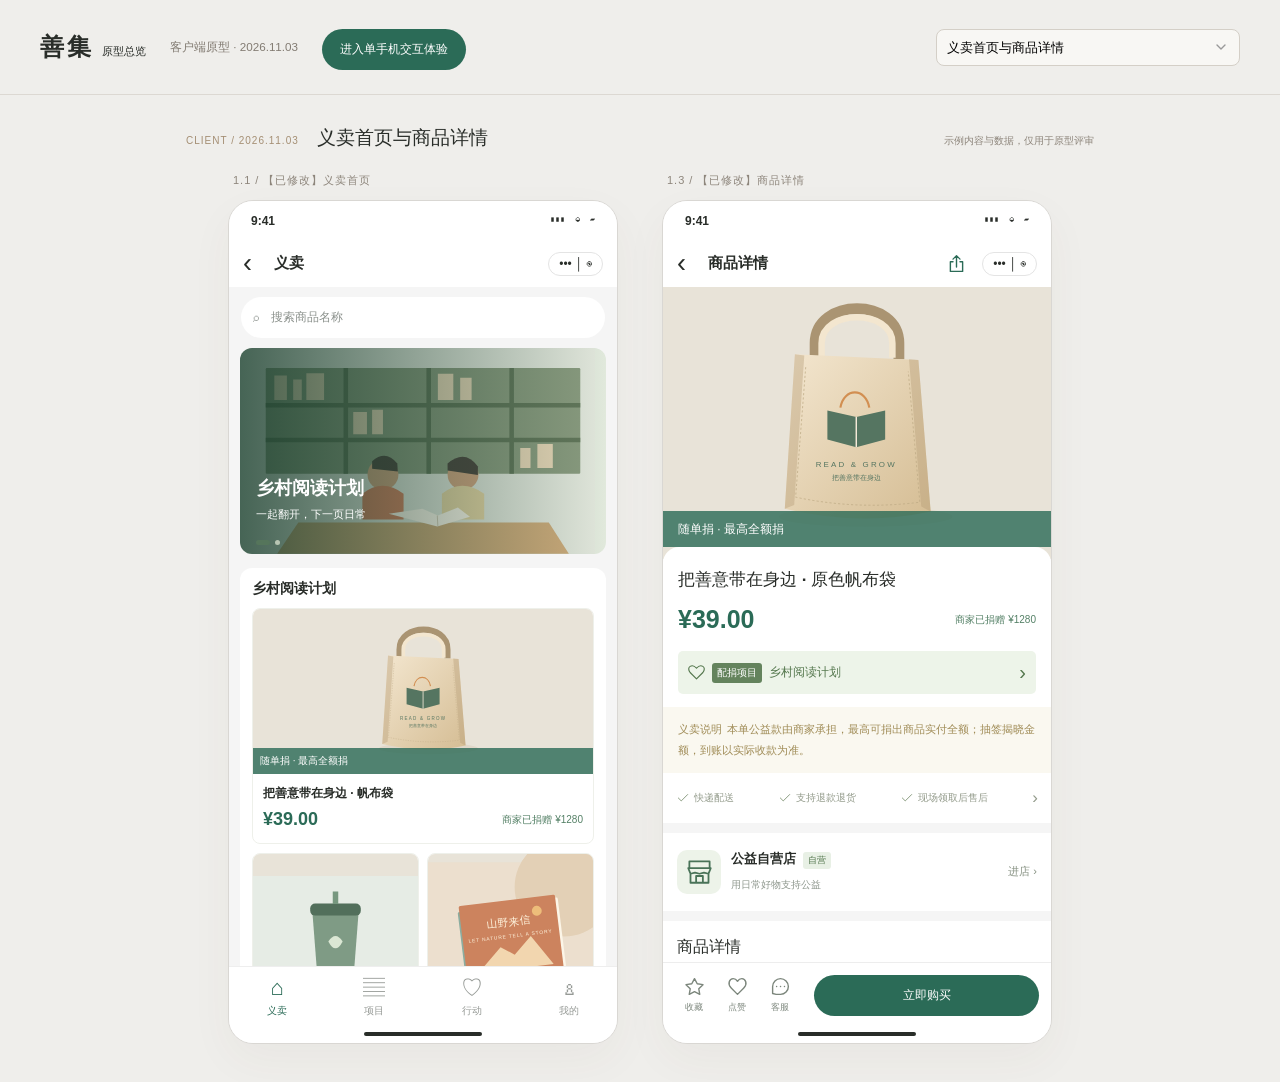
==== commit 3f1361af: "发布原型总览导航与平台管理入口" ====
--- a/index.html
+++ b/index.html
@@ -263,7 +263,7 @@
 .fortune-paper{margin:14px 0 10px;padding:17px 8px;background:#f7ebcc;color:#395b43;border:3px double #cbb77c}.fortune-paper>span{font-size:11px}.fortune-paper strong{display:block;margin:10px 0;color:#a94e37;font-size:24px}.fortune-paper p,.fortune-status{font-size:11px;line-height:1.7}.fortune-draw,.fortune-use,.fortune-manual{width:100%;border:0;border-radius:5px;margin-top:8px;padding:11px;background:#ead4a2;color:#315b43;font:inherit;font-size:13px;cursor:pointer}.fortune-use{background:#a74b3c;color:white}.fortune-manual{background:none;color:#f2deb6;font-size:11px}.fortune-drawing .fortune-sticks{animation:fortune-shake .16s ease-in-out 4 alternate}@keyframes fortune-shake{from{transform:rotate(-9deg)}to{transform:rotate(9deg)}}
 .donation-random{background:#2b6b57;color:#fff;border-bottom:3px solid #a34a3c;font-size:14px;letter-spacing:1px}.donation-presets{gap:7px;margin:0 0 14px}.donation-presets button{padding:7px 10px;font-size:12px}.donation-fixed-art{display:none}
 .donation-custom:has(.fortune-variant-button){align-items:center}
-.donation-random.fortune-variant-button{position:relative;display:block;flex:0 0 84px;width:84px;height:45px;padding:0;background:transparent;border:0;border-radius:0;color:#fff0bd;letter-spacing:0;box-shadow:none;transform-origin:50% 90%;transition:transform .15s}
+.donation-random.fortune-variant-button{position:relative;display:block;flex:0 0 112px;width:112px;height:80px;padding:0;background:transparent;border:0;border-radius:0;color:#fff0bd;letter-spacing:0;box-shadow:none;transform-origin:50% 90%;transition:transform .15s}
 .fortune-variant-button img{position:absolute;left:50%;bottom:3px;display:block;width:38px;height:68px;object-fit:contain;transform:translateX(-50%);pointer-events:none}
 .fortune-variant-button span{position:absolute;left:0;right:0;bottom:10px;text-align:center;white-space:nowrap;font-size:9px;font-weight:600;line-height:12px;letter-spacing:0;pointer-events:none}
 .fortune-variant-button:has(img[src$="flat-v2.png"]){color:#3f664d}
@@ -273,7 +273,7 @@
 @media(prefers-reduced-motion:reduce){.donation-random.fortune-variant-button{transition:none}}
 .donation-sheet[data-donation-mode=fixed] .donation-fixed-art{position:relative;display:flex;align-items:center;justify-content:space-between;gap:6px;min-height:120px;margin:-24px -20px 20px;padding:22px 24px 14px;background:linear-gradient(110deg,#fcf3e7,#f3f5e9);border-radius:20px 20px 0 0}
 .donation-warm-copy{position:relative;z-index:1}.donation-warm-copy>small{font-size:10px;letter-spacing:2px;color:#a57557}.donation-warm-copy h3{margin:7px 0 5px;color:#3a644e;font-size:20px;font-weight:500;line-height:1.45;letter-spacing:1px}.donation-warm-copy p{font-size:10px;color:#8b967f;line-height:1.6}.donation-warm-art{width:108px;height:108px;flex-shrink:0}.donation-sheet[data-donation-mode=fixed] .donation-close{z-index:2}
-.charity-mascot{display:block;width:110px;height:105px;margin:auto}.action-mascot-intro{display:flex;align-items:center;margin:12px 11px;padding:12px;background:#edf4e7;border-radius:12px;gap:12px}.action-mascot-intro .charity-mascot{width:70px;height:70px;margin:0;flex-shrink:0}.action-mascot-intro h2{font-size:17px}.action-mascot-intro p{font-size:11px;line-height:1.7;margin-top:6px;color:#60735c}
+.charity-mascot{display:block;width:110px;height:105px;margin:auto}.action-mascot-intro{display:flex;align-items:center;margin:12px 11px;padding:12px;background:#edf4e7;border-radius:12px;gap:12px}.action-mascot-intro .charity-mascot{width:70px;height:70px;margin:0;flex-shrink:0;object-fit:contain}.action-mascot-intro h2{font-size:17px}.action-mascot-intro p{font-size:11px;line-height:1.7;margin-top:6px;color:#60735c}
 .heart-thanks{text-align:center;padding:24px 18px 20px;background:radial-gradient(ellipse at 50% 35%,#f8eaca,#e9efe0);color:#315f49}.heart-thanks .charity-mascot{width:100px;height:100px}.thanks-rays{color:#ac6c36;letter-spacing:14px}.heart-thanks>small{display:block;letter-spacing:4px;margin:12px 0}.heart-thanks h2{font:28px/1.5 serif;letter-spacing:4px}.heart-thanks p{font-size:11px;line-height:1.8;margin:10px 0}.thanks-scroll{margin:20px auto 14px;padding:16px 10px;background:#faf0d7;border-top:5px solid #a65c3d;border-bottom:5px solid #a65c3d;box-shadow:0 5px 14px #9f8b5a22}.thanks-scroll>span,.thanks-scroll>small{display:block;font-size:11px}.thanks-scroll strong{display:block;margin:12px 0;font-size:30px;color:#a35337}.heart-thanks .thanks-blessing{font:12px/1.9 serif}
 .identity-entry,.profile-interests-entry{display:flex;align-items:center;gap:10px;background:white;padding:15px 16px;margin:0 11px;border-bottom:1px solid #edf0e8;font-size:13px}.identity-entry svg{width:20px;height:20px}.identity-entry b,.profile-interests-entry span{margin-left:auto;font-size:11px;color:#698263}.identity-form{padding:24px 20px}.identity-heading>span{font-size:11px;letter-spacing:3px;color:#758c66}.identity-heading h2{font-size:23px;margin:12px 0}.identity-heading p{font-size:12px;color:#7a8178}.identity-fields{margin:25px 0}.identity-fields label{display:block;font-size:12px;margin:18px 0}.identity-fields input{display:block;width:100%;box-sizing:border-box;padding:14px 10px;margin-top:8px;border:1px solid #dbe3d3;border-radius:5px;background:white;font:inherit}.identity-form .check{font-size:11px;line-height:1.8}.identity-feedback{font-size:11px;line-height:1.8;margin:16px 0;color:#7e7865}.identity-form .button{width:100%;border:0;font:inherit}.identity-policy{display:block;text-align:center;margin:18px;font-size:11px;color:#618268}.identity-success{text-align:center;padding:32px 16px}.identity-success h2{font-size:21px;margin:14px}.identity-success p{font-size:12px;color:#6b7b63}.interest-profile{margin:0 16px;padding:20px 16px;background:#fff;border-radius:10px}.interest-profile h3{font-size:16px}.interest-profile p{font-size:11px;color:#75836f;line-height:1.8;margin:10px 0}.interest-tags{display:flex;flex-wrap:wrap;gap:10px;margin:22px 0}.interest-tags button{font:12px inherit;border:1px solid #d9e3ce;background:#f7f9f3;color:#527052;padding:10px 14px;border-radius:20px}.interest-tags button[aria-pressed=true]{background:#2b6b57;color:white}.interest-profile .button{display:block}
 @media(prefers-reduced-motion:reduce){.fortune-drawing .fortune-sticks{animation:none}}
@@ -411,7 +411,7 @@
 .client-share-overlay{position:absolute;inset:0;z-index:140;background:rgba(30,45,30,.35);display:flex;align-items:flex-end;padding:12px}.client-share-overlay[hidden]{display:none}.client-share-overlay section{width:100%;padding:22px;text-align:center;background:#fff;border-radius:16px}.client-share-overlay h3{margin:0 0 12px}.client-share-overlay p{font-size:13px;line-height:1.8}.client-share-overlay button{border:0;border-radius:22px;padding:10px 26px;background:#2b6b57;color:#fff;margin-top:12px}
 .merchant-reveal:not(:disabled) img{animation:bottle-invite 2.4s ease-in-out infinite}@keyframes bottle-invite{0%,80%,100%{transform:rotate(0)}85%{transform:rotate(-5deg)}92%{transform:rotate(5deg)}}@media(prefers-reduced-motion:reduce){.merchant-reveal:not(:disabled) img{animation:none}}
 .fortune-sticks{height:180px}.fortune-sticks img[src*="heart-fortune-flat-v"]{object-fit:contain;width:100%;height:100%}
-.merchant-fortune-compact .merchant-fortune-icon{flex:0 0 88px;width:88px;height:84px}
+.merchant-fortune-compact .merchant-fortune-icon{flex:0 0 112px;width:112px;height:104px}
 .merchant-fortune-icon img{position:absolute;top:0;left:13px;margin:0}
 .merchant-fortune-icon .bottle-speech{left:auto;bottom:auto;top:-4px;right:0;line-height:12px}
 .merchant-fortune-icon .bottle-help{left:0;right:0;top:auto;bottom:0;color:#2b6b57;line-height:12px}
@@ -423,12 +423,12 @@
 .account-management.personal-settings-list>.plain-setting{margin-top:0}.account-management.personal-settings-list>.account-close-row{margin-top:18px}
 
 /* User-supplied tap-to-draw art includes its own speech bubble. */
-.fortune-variant-button img[src$="fortune-tap-transparent.png"]{width:78px;height:78px;bottom:0}
-.fortune-variant-button:has(img[src$="fortune-tap-transparent.png"])>span{display:none}
-.merchant-fortune-icon img[src$="fortune-tap-transparent.png"]{width:100px;height:100px;left:-10px;top:-7px}
-.merchant-fortune-icon:has(img[src$="fortune-tap-transparent.png"]) .bottle-speech,.merchant-fortune-icon:has(img[src$="fortune-tap-transparent.png"]) .bottle-help{display:none}
-
-.donation-random.fortune-variant-button:has(img[src$="fortune-tap-transparent.png"]),.merchant-fortune-compact .merchant-fortune-icon:has(img[src$="fortune-tap-transparent.png"]){left:-8px}
+.fortune-variant-button :is(img[src$="fortune-tap-transparent.png"],img[src$="fortune-tap-transparent.webp"]){width:104px;height:104px;bottom:0}
+.fortune-variant-button:has(:is(img[src$="fortune-tap-transparent.png"],img[src$="fortune-tap-transparent.webp"]))>span{display:none}
+.merchant-fortune-icon :is(img[src$="fortune-tap-transparent.png"],img[src$="fortune-tap-transparent.webp"]){width:104px;height:104px;left:4px;top:0}
+.merchant-fortune-icon:has(:is(img[src$="fortune-tap-transparent.png"],img[src$="fortune-tap-transparent.webp"])) .bottle-speech,.merchant-fortune-icon:has(:is(img[src$="fortune-tap-transparent.png"],img[src$="fortune-tap-transparent.webp"])) .bottle-help{display:none}
+
+.donation-random.fortune-variant-button:has(:is(img[src$="fortune-tap-transparent.png"],img[src$="fortune-tap-transparent.webp"])),.merchant-fortune-compact .merchant-fortune-icon:has(:is(img[src$="fortune-tap-transparent.png"],img[src$="fortune-tap-transparent.webp"])){left:0}
 /* Content actions and dated project updates. */
 .content-social-actions{display:flex;justify-content:center;gap:14px;padding:12px 0 20px}
 .content-social-actions .content-favorite{margin:0;cursor:pointer;background:#fff;border:1px solid #e6e9e4;font-family:inherit;font-size:9px;font-weight:400;color:#7c867c}
@@ -460,11 +460,11 @@
 .enrollment-confirm section[aria-label="取消报名"] [data-confirm-attendance-cancel]{background:#edf3e9;color:#52684c;border-color:#e0e8da}
 .personal-home .honor-entry>.honor-emblem{width:36px;height:36px}
 /* Compensate for transparent padding so both states have the same visible size. */
-.merchant-fortune-compact .merchant-fortune-icon:has(img[src$="fortune-tap-transparent.png"]),.merchant-fortune-compact .merchant-fortune-icon:has(img[src$="fortune-double-thumbs-transparent.png"]){left:-16px}
-.merchant-fortune-icon img[src$="fortune-double-thumbs-transparent.png"]{width:96px;height:96px;left:-4px;top:-6px}
-.donation-random.fortune-variant-button:has(img[src$="fortune-tap-transparent.png"]),.donation-random.fortune-variant-button:has(img[src$="fortune-double-thumbs-transparent.png"]){left:-16px}
-.fortune-variant-button img[src$="fortune-double-thumbs-transparent.png"]{width:96px;height:96px;bottom:-6px}
-.fortune-variant-button:has(img[src$="fortune-double-thumbs-transparent.png"])>span{display:none}
+.merchant-fortune-compact .merchant-fortune-icon:has(:is(img[src$="fortune-tap-transparent.png"],img[src$="fortune-tap-transparent.webp"])),.merchant-fortune-compact .merchant-fortune-icon:has(:is(img[src$="fortune-double-thumbs-transparent.png"],img[src$="fortune-double-thumbs-transparent.webp"])){left:0}
+.merchant-fortune-icon :is(img[src$="fortune-double-thumbs-transparent.png"],img[src$="fortune-double-thumbs-transparent.webp"]){width:128px;height:128px;left:-8px;top:-12px}
+.donation-random.fortune-variant-button:has(:is(img[src$="fortune-tap-transparent.png"],img[src$="fortune-tap-transparent.webp"])),.donation-random.fortune-variant-button:has(:is(img[src$="fortune-double-thumbs-transparent.png"],img[src$="fortune-double-thumbs-transparent.webp"])){left:0}
+.fortune-variant-button :is(img[src$="fortune-double-thumbs-transparent.png"],img[src$="fortune-double-thumbs-transparent.webp"]){width:128px;height:128px;bottom:-8px}
+.fortune-variant-button:has(:is(img[src$="fortune-double-thumbs-transparent.png"],img[src$="fortune-double-thumbs-transparent.webp"]))>span{display:none}
 .heart-fortune-overlay [hidden]{display:none!important}
 .fortune-animation{position:relative;width:min(312px,100%,calc((100dvh - 140px)/1.66));aspect-ratio:1000/1660;display:grid;place-items:center;color:#fff4d8;text-align:center;margin-bottom:32px}
 .fortune-animation>p{position:absolute;bottom:-32px;left:0;right:0;font-size:13px}
@@ -588,7 +588,7 @@
 .thanks-meta{margin-top:8px;align-items:flex-start}
 .thanks-meta[hidden]{display:none}
 .donation-record-link{display:inline-block;margin-top:18px;color:#2b6b57;font-size:12px}
-#action-donate .donation-random.fortune-variant-button:has(img[src$="fortune-double-thumbs-transparent.png"]){left:-8px}
+#action-donate .donation-random.fortune-variant-button:has(:is(img[src$="fortune-double-thumbs-transparent.png"],img[src$="fortune-double-thumbs-transparent.webp"])){left:0}
 /* Aftersale application: grouped rows, clear amount, description and evidence. */
 [data-aftersale-application] .panel{margin:0 0 10px;padding:14px 16px;border-radius:0}
 [data-aftersale-application] .aftersale-product .product{margin-bottom:14px}
@@ -753,14 +753,54 @@
 
 /* Conference signup uses the same amount controls as the donation sheet. */
 .conference-donation [data-conference-amounts]{padding:12px 0 0}.conference-donation .donation-custom{display:flex;align-items:center}.conference-donation .donation-custom>label{min-width:0}.conference-donation .donation-custom input{width:100%;min-width:0}.conference-donation .donation-presets{display:flex;flex-wrap:wrap;gap:8px}.conference-donation .donation-presets button{flex:1;min-width:64px}.conference-donation .donation-random{flex:0 0 112px}.conference-donation .donation-custom>label[hidden],.conference-donation [hidden]{display:none!important}.conference-donation .donation-error,.conference-donation .donation-random-hint{margin:8px 0;font-size:12px;line-height:1.6}
-</style><div class="studio"><b>善意同行</b><small>客户端原型 · 2026.11.03</small><a class="button" href="play.html">进入单手机交互体验</a><select aria-label="选择原型页面"><option value="sale">义卖首页与商品详情</option><option value="shop">店铺与商品搜索</option><option value="shop-agreement">店铺保障与每单捐协议</option><option value="checkout">半屏确认订单与订单列表</option><option value="shipping">待发货与现场领取下单</option><option value="payment">购物支付结果</option><option value="payment-success">支付成功与现场领取确认</option><option value="orders-unpaid">订单列表与详情（待付款）</option><option value="orders-shipping">订单列表与详情（待发货）</option><option value="orders-pickup">订单列表与详情（待现场领取）</option><option value="aftersale">现场领取与退货退款申请</option><option value="orders-receiving">订单列表与详情（待收货）</option><option value="fulfillment">订单详情与物流</option><option value="completed">订单列表与详情（已完成）</option><option value="orders-checking">订单列表与详情（支付结果确认中）</option><option value="orders-refunded">订单列表与详情（退款成功）</option><option value="orders-cancelled">订单列表与详情（订单已取消）</option><option value="refund-only">申请退款（无需退货）</option><option value="return-review">售后审核与申请未通过</option><option value="service">退货寄回与客服更多功能</option><option value="aftersale-records">售后记录</option><option value="aftersale-closed">售后关闭与退款完成</option><option value="projects">项目首页与项目详情</option><option value="project-content">项目详情：介绍与进展</option><option value="project-institutions">项目机构与基金会介绍</option><option value="project-activities">项目活动与活动资讯</option><option value="project-related">项目详情：公益行动与商品</option><option value="donate">基金会与个人捐赠</option><option value="foundation">基金会项目与简介</option><option value="good">捐赠结果与公益记录</option><option value="donation-modes">固定金额捐赠</option><option value="actions">公益行动列表与详情</option><option value="activity-results">已结束活动与公益行动捐赠</option><option value="registration">志愿者与企业报名</option><option value="conference">捐赠参会详情与申请</option><option value="enrollment">普通报名详情与修改确认</option><option value="attendance">本人参会详情与信息待发布</option><option value="project-activity-detail">项目活动详情</option><option value="enrollment-success">报名提交成功</option><option value="account">登录与个人中心</option><option value="identity">实名认证与认证结果</option><option value="donation-details">个人捐赠详情</option><option value="certificates">荣誉证书列表与详情</option><option value="records">收货地址与我的收藏</option><option value="address-forms">新增与编辑收货地址</option><option value="chat-tools">客服聊天与发送订单</option><option value="settings">设置与账号管理</option><option value="account-options">手机号修改与注销提示</option><option value="about">关于善集与平台介绍</option><option value="platform-documents">服务协议与隐私政策</option><option value="personal-payment">支付设置与个人信息</option><option value="personal-participation">我参与的活动与行动</option><option value="personal-invoices">捐赠与购物发票</option><option value="personal-guide">用户操作手册</option><option value="banner-options">义卖项目 Banner 比例选择</option><option value="project-home-comparison">2.1 项目首页 · 原版与新版对比</option><option value="donation-fortune-v12">2.11 心意捐赠 · 心意签扁平插画对比 V1 / V2</option><option value="donation-fortune-v34">2.11 心意捐赠 · 心意签扁平插画对比 V3 / V4</option><option value="community-example">社区关怀计划 · 项目详情</option><option value="community-donation">社区关怀计划 · 心意捐赠</option></select></div><section class="plate" id="sale"><div class="plate-heading"><small>CLIENT / 2026.11.03</small><h2>义卖首页与商品详情</h2><p>示例内容与数据，仅用于原型评审</p></div><div class="pair"><div><div class="caption">1.1 / 【已修改】义卖首页</div><article class="phone"><div class="status"><b>9:41</b><span>▮▮▮　◒　▰</span></div><header><span>‹</span><b>义卖</b><span class="capsule">••• │ ◉</span></header><div class="content"><div class="search">⌕　搜索商品名称</div><section class="sale-banner banner-wide" aria-label="精选公益项目"><div class="sale-banner-track"><a href="#project-detail" aria-label="乡村阅读计划"><div><svg class="art" viewBox="0 0 600 360"><rect width="600" height="360" fill="#e2e7dc"></rect><rect x="25" y="35" width="550" height="185" rx="2" fill="#8b9c80"></rect><path d="M25 100h550M25 161h550M165 35v185M310 35v185M455 35v185" stroke="#63775b" stroke-width="8"></path><g fill="#e8d7b8"><path d="M40 48h22v43H40zM73 55h15v36H73zM96 44h31v47H96zM178 112h24v39h-24zM211 108h19v43h-19zM326 45h27v46h-27zM365 52h20v39h-20zM470 175h18v35h-18zM500 168h27v42h-27z"></path></g><path d="M82 305h438l35 55H45Z" fill="#cfac7c"></path><circle cx="230" cy="221" r="27" fill="#d4a783"></circle><path d="M194 300v-45q35-28 72 0v45" fill="#d88563"></path><path d="M211 198q24-21 44 4l1 14-45-5Z" fill="#504942"></path><circle cx="370" cy="221" r="27" fill="#d4a783"></circle><path d="M333 300v-45q35-28 74 0v45" fill="#e8d7a6"></path><path d="M343 202q30-26 53 5v15l-53-8Z" fill="#504942"></path><path d="m240 290 59-9 27 12 35-14 21 16-57 17Z" fill="#fff9ed"></path><path d="m325 293 1 19" stroke="#bdae94"></path></svg></div><span><b>乡村阅读计划</b><small>一起翻开，下一页日常</small></span></a><a href="#community-project" aria-label="社区关怀计划"><div><svg class="art" viewBox="0 0 600 360"><rect width="600" height="360" fill="#e2e7dc"></rect><rect x="25" y="35" width="550" height="185" rx="2" fill="#8b9c80"></rect><path d="M25 100h550M25 161h550M165 35v185M310 35v185M455 35v185" stroke="#63775b" stroke-width="8"></path><g fill="#e8d7b8"><path d="M40 48h22v43H40zM73 55h15v36H73zM96 44h31v47H96zM178 112h24v39h-24zM211 108h19v43h-19zM326 45h27v46h-27zM365 52h20v39h-20zM470 175h18v35h-18zM500 168h27v42h-27z"></path></g><path d="M82 305h438l35 55H45Z" fill="#cfac7c"></path><circle cx="230" cy="221" r="27" fill="#d4a783"></circle><path d="M194 300v-45q35-28 72 0v45" fill="#d88563"></path><path d="M211 198q24-21 44 4l1 14-45-5Z" fill="#50